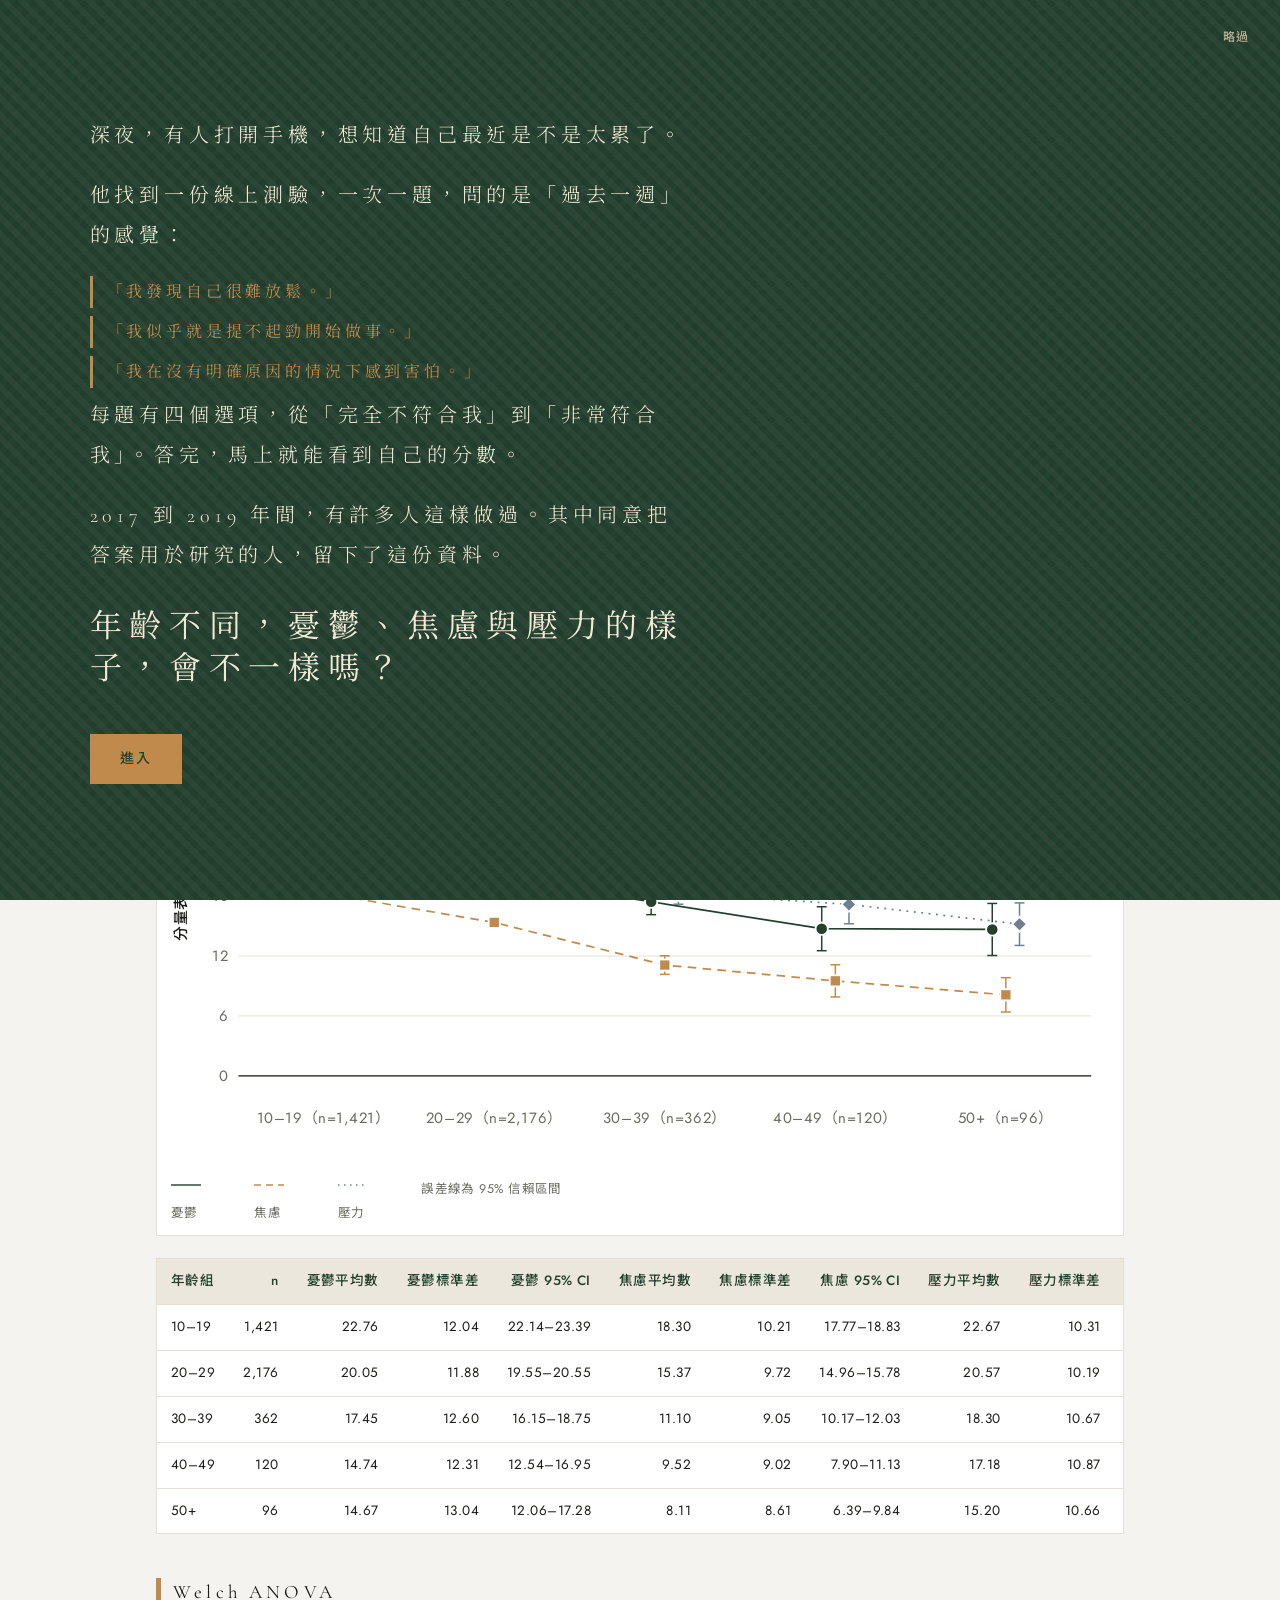
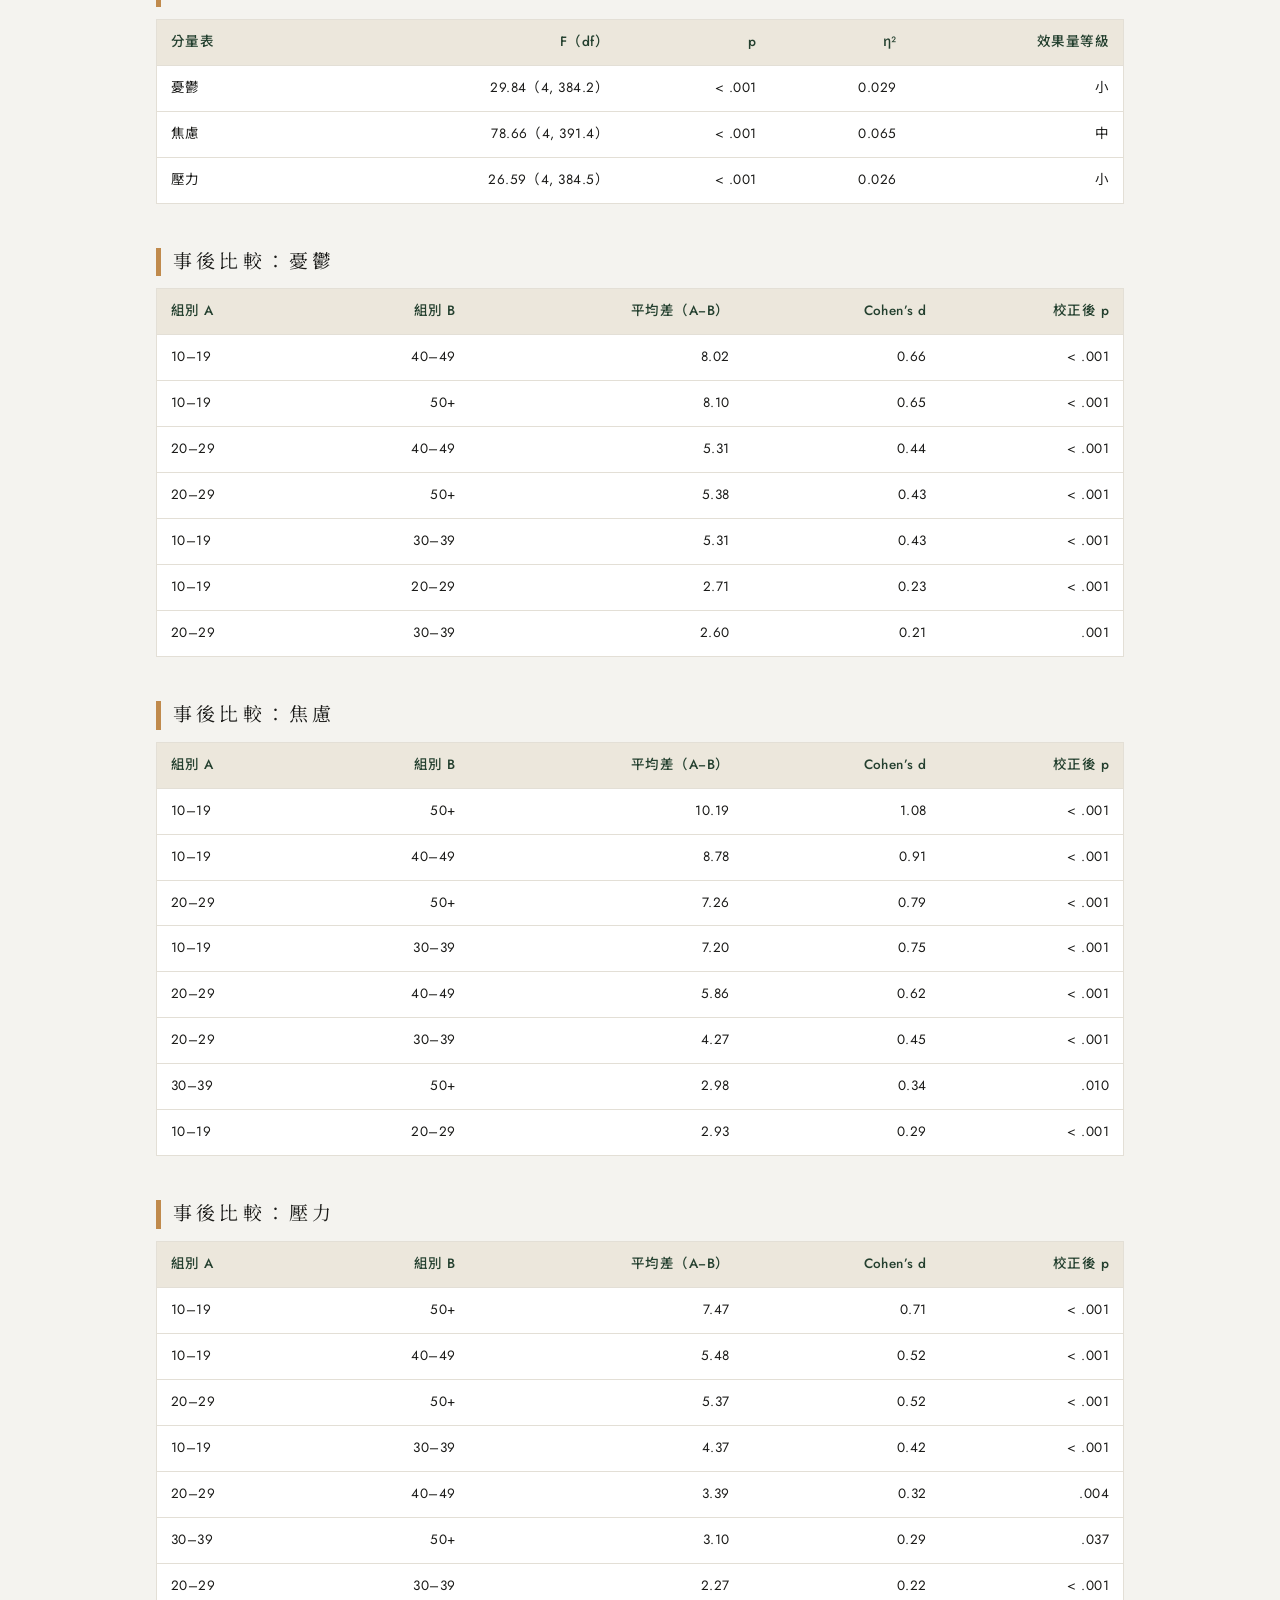
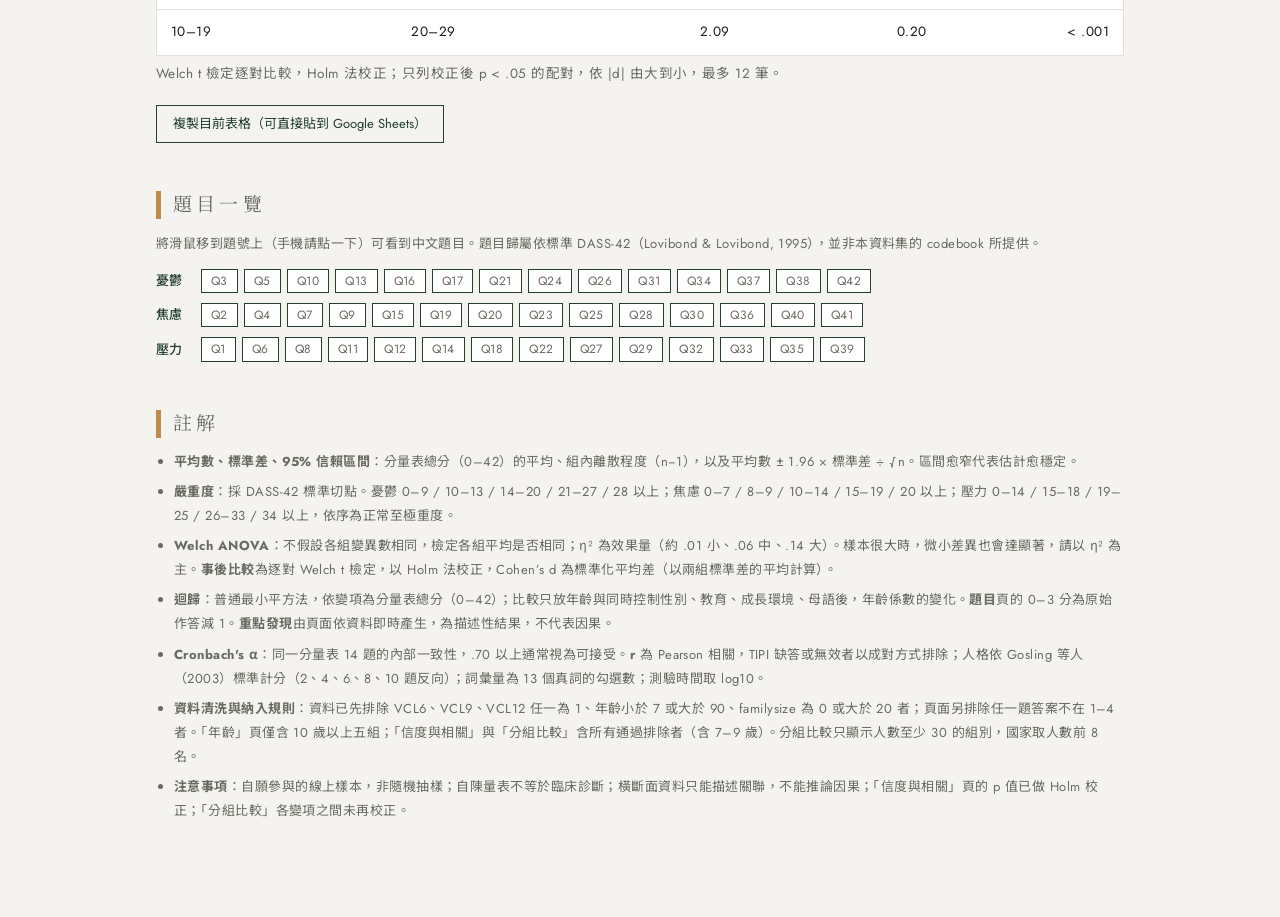
==== index.html @ e81f613b "Add files via upload" ====
<!DOCTYPE html>
<html lang="zh-Hant">
<head>
<meta charset="UTF-8">
<meta name="viewport" content="width=device-width, initial-scale=1">
<title>年齡與憂鬱、焦慮、壓力的關係</title>
<link rel="preconnect" href="https://fonts.googleapis.com"><link rel="preconnect" href="https://fonts.gstatic.com" crossorigin>
<link href="https://fonts.googleapis.com/css2?family=Cormorant+Garamond:wght@300;400&family=Jost:wght@300;400;500&family=Noto+Serif+TC:wght@300;400&family=Noto+Sans+TC:wght@400;500;700&display=swap" rel="stylesheet">
<style>
:root{--ink:#1b1b19;--mut:#6a6a62;--line:#e3dfd6;--g:#24402f;--tan:#c08a4c;--sand:#ece7dc;--bg:#f4f3ef;--fd:"Cormorant Garamond","Noto Serif TC","PingFang TC","Microsoft JhengHei",serif}
*{box-sizing:border-box}
[hidden]{display:none!important}
body{margin:0;background:var(--bg);color:var(--ink);font:400 15px/1.85 "Jost","Noto Sans TC","PingFang TC","Microsoft JhengHei",sans-serif;letter-spacing:.03em}
main{max-width:1000px;margin:0 auto;padding:24px 16px 88px}
header{background-color:var(--g);background-image:repeating-linear-gradient(45deg,rgba(255,255,255,.04) 0 6px,transparent 6px 12px),repeating-linear-gradient(-45deg,rgba(0,0,0,.05) 0 6px,transparent 6px 12px);color:#f1e9d8;padding:56px 40px 36px;border-bottom:6px solid var(--tan)}
h1{font:300 clamp(24px,4.4vw,42px)/1.6 var(--fd);letter-spacing:.24em;margin:0 0 20px;max-width:14em}
.sub{max-width:560px;margin:0;color:#d9cdb4;font-size:14px}
#msg{margin-top:20px;font-size:12px;color:#b9ad92}#msg.err{color:#ffb4a8}
.lnk{font:inherit;font-size:12px;color:#f1e9d8;background:none;border:0;border-bottom:1px solid var(--tan);cursor:pointer;margin-top:12px;letter-spacing:.1em;padding:0}
nav{display:flex;gap:6px;margin:24px 0 6px;flex-wrap:wrap}
nav button,.seg button{font:inherit;font-weight:500;letter-spacing:.08em;background:none;border:0;border-bottom:3px solid transparent;padding:8px 16px;color:var(--mut);cursor:pointer}
nav button{font-weight:400;font-size:14px;letter-spacing:.22em}
nav button.on{color:var(--g);border-bottom-color:var(--tan)}
.seg{display:flex;flex-wrap:wrap;gap:0;margin:14px 0 4px;border:1px solid var(--g);width:max-content;max-width:100%}
.seg button{border:0;padding:8px 18px;color:var(--g)}.seg button+button{border-left:1px solid var(--g)}
.seg button.on{background:var(--g);color:#f1e9d8}
button:focus-visible,input:focus-visible,select:focus-visible{outline:2px solid var(--tan);outline-offset:3px}
.bar{display:flex;flex-wrap:wrap;gap:8px 26px;align-items:center;margin:12px 0 16px}
.bar label{display:inline-flex;align-items:center;gap:8px;cursor:pointer}
input[type=checkbox],input[type=radio]{accent-color:var(--g)}
select{font:inherit;border:1px solid var(--g);background:#fff;padding:6px 12px;border-radius:0;color:var(--ink)}
.hint{max-width:640px;margin:6px 0 0;color:var(--mut);font-size:13.5px}
.cw{position:relative;background:#fff;border:1px solid var(--line);padding:14px 12px 10px}
svg{width:100%;height:auto;display:block}
.gr{stroke:#ebe7de}.ax{stroke:var(--ink)}
.tk{font:400 12px "Jost","Noto Sans TC",sans-serif;fill:var(--mut)}.at{font:500 12px "Jost","Noto Sans TC",sans-serif;fill:var(--ink)}
#tip{position:fixed;pointer-events:none;background:var(--g);color:#f1e9d8;padding:6px 12px;font-size:12.5px;line-height:1.6;display:none;z-index:9}
.lg{display:flex;flex-wrap:wrap;gap:6px 22px;font-size:12.5px;color:var(--mut);margin:8px 2px 0}
.sw{width:11px;height:11px;display:inline-block;vertical-align:middle;margin-right:6px;border:1px solid var(--g)}
h2{font:400 19px/1.5 var(--fd);letter-spacing:.22em;margin:44px 0 12px;padding-left:12px;border-left:5px solid var(--tan)}
.tw{overflow-x:auto;margin-top:22px;background:#fff;border:1px solid var(--line)}
h2+.tw{margin-top:0}
table{border-collapse:collapse;width:100%;font-size:13.5px;white-space:nowrap}
th,td{padding:10px 14px;text-align:right;border-bottom:1px solid var(--line)}
th:first-child,td:first-child{text-align:left}
th{font-weight:500;background:var(--sand);color:var(--g)}
tbody tr:last-child td{border-bottom:0}
.note{margin-top:48px;font-size:13px;color:var(--mut)}
.note h2{margin-top:0}
.note ul{margin:0;padding-left:18px}.note li{margin:6px 0}
.ir{display:flex;flex-wrap:wrap;gap:6px;align-items:center;margin:10px 0}.ik{width:3em;color:var(--g);font-weight:500}
.chip{border:1px solid var(--g);padding:0 9px;font-size:12px;cursor:default;background:#fff}.chip:hover{background:var(--g);color:#f1e9d8}
#intro{position:fixed;inset:0;background-color:var(--g);background-image:repeating-linear-gradient(45deg,rgba(255,255,255,.04) 0 6px,transparent 6px 12px),repeating-linear-gradient(-45deg,rgba(0,0,0,.05) 0 6px,transparent 6px 12px);color:#f1e9d8;z-index:9999;display:flex;flex-direction:column;align-items:flex-start;justify-content:center;padding:max(32px,7vw);transition:opacity .5s;overflow-y:auto;overscroll-behavior:contain}
#intro.out{opacity:0;pointer-events:none}
#intro[hidden]{display:none}
#intro p{max-width:600px;margin:0 0 20px;font:300 clamp(15px,2.2vw,20px)/2 var(--fd);letter-spacing:.24em;opacity:0}
#intro p.q{font-size:clamp(13px,1.9vw,16px);font-weight:400;color:var(--tan);margin-bottom:8px;padding-left:14px;border-left:3px solid var(--tan)}
#intro p.last{font-size:clamp(20px,3.4vw,32px);font-weight:400;line-height:1.3;margin-top:10px}
#intro .btns{opacity:0;margin-top:24px}
#intro.go p,#intro.go .btns{animation:fi .8s ease forwards;animation-delay:calc(var(--d)*.9s + .2s)}
#intro button{font:inherit;font-weight:500;font-size:14px;letter-spacing:.14em;color:var(--g);background:var(--tan);border:0;padding:12px 30px;cursor:pointer}
#intro #skip{position:absolute;top:22px;right:26px;background:none;color:#b9ad92;padding:4px;font-size:12px}
@keyframes fi{from{opacity:0;transform:translateY(10px)}to{opacity:1;transform:none}}
@media(prefers-reduced-motion:reduce){#intro p,#intro .btns{animation:none!important;opacity:1}}
@media(max-width:560px){header{padding:40px 22px 28px}}
.wr{white-space:normal;min-width:280px;text-align:left}
#kf{margin-top:26px;background:#fff;border:1px solid var(--line);padding:6px 24px 16px}#kf h2{margin-top:18px}#kf ul{margin:0;padding-left:18px}#kf li{margin:7px 0}
.xp{margin-top:18px}.xp button{font:inherit;font-size:13px;color:var(--g);background:none;border:1px solid var(--g);padding:6px 16px;cursor:pointer}
.xp textarea{display:block;width:100%;height:160px;margin-top:10px;font:12px/1.5 monospace;border:1px solid var(--line);padding:8px;white-space:pre}
details{background:#fff;border:1px solid var(--line);padding:10px 16px;margin:8px 0}summary{cursor:pointer;font-weight:500;color:var(--g)}details[open] summary{margin-bottom:6px}
.lnk2{font:inherit;font-size:13px;color:var(--g);background:none;border:1px solid var(--g);padding:4px 14px;cursor:pointer}.lnk2:hover{background:var(--g);color:#f1e9d8}
input[type=range]{accent-color:var(--g);width:220px;vertical-align:middle}
</style>
</head>
<body>
<div id="intro" class="go" role="dialog" aria-label="開場故事">
<button id="skip">略過</button>
<p style="--d:0">深夜，有人打開手機，想知道自己最近是不是太累了。</p>
<p style="--d:1">他找到一份線上測驗，一次一題，問的是「過去一週」的感覺：</p>
<p class="q" style="--d:2">「我發現自己很難放鬆。」</p>
<p class="q" style="--d:2.6">「我似乎就是提不起勁開始做事。」</p>
<p class="q" style="--d:3.2">「我在沒有明確原因的情況下感到害怕。」</p>
<p style="--d:4.2">每題有四個選項，從「完全不符合我」到「非常符合我」。答完，馬上就能看到自己的分數。</p>
<p style="--d:5.2">2017 到 2019 年間，有許多人這樣做過。其中同意把答案用於研究的人，留下了這份資料。</p>
<p style="--d:6.2" class="last">年齡不同，憂鬱、焦慮與壓力的樣子，會不一樣嗎？</p>
<div class="btns" style="--d:7.2"><button id="enter">進入</button></div>
</div>
<main>
<header>
<h1>年齡與憂鬱、焦慮、壓力的關係</h1>
<p class="sub">DASS-42 共 42 題，憂鬱、焦慮、壓力各 14 題，每題以 0–3 分計（原始 1–4 減 1），各分量表加總為 0–42 分，分數越高代表症狀越嚴重。</p>
<div id="msg">資料載入中…</div>
<button class="lnk" id="replay">重看開場</button>
</header>
<nav id="tabs"><button data-t="age" class="on">年齡</button><button data-t="rel">信度與相關</button><button data-t="grp">分組比較</button><button data-t="itm">題目</button><button data-t="reg">迴歸</button><button data-t="res">結果</button><button data-t="ext">延伸議題</button></nav>
<p class="hint" id="hint"></p>
<div class="seg" id="mode"><button data-m="mean" class="on">各年齡平均數</button><button data-m="dist">嚴重度分布</button><button data-m="hist">分數分布</button></div>
<div class="bar" id="gsel" hidden></div>
<div class="bar" id="ctl"></div>
<div class="cw" id="cw"><div id="chart"></div><div class="lg" id="lg"></div></div>
<div class="tw" id="tw"><table id="tbl"></table></div>
<div id="ex"></div>
<div class="xp"><button id="cp">複製目前表格（可直接貼到 Google Sheets）</button><textarea id="ta" readonly hidden></textarea></div>
<div class="note">
<h2>題目一覽</h2>
<p>將滑鼠移到題號上（手機請點一下）可看到中文題目。題目歸屬依標準 DASS-42（Lovibond &amp; Lovibond, 1995），並非本資料集的 codebook 所提供。</p>
<div id="items"></div>
</div>
<div class="note">
<h2>註解</h2>
<ul>
<li><b>平均數、標準差、95% 信賴區間</b>：分量表總分（0–42）的平均、組內離散程度（n−1），以及平均數 ± 1.96 × 標準差 ÷ √n。區間愈窄代表估計愈穩定。</li>
<li><b>嚴重度</b>：採 DASS-42 標準切點。憂鬱 0–9 / 10–13 / 14–20 / 21–27 / 28 以上；焦慮 0–7 / 8–9 / 10–14 / 15–19 / 20 以上；壓力 0–14 / 15–18 / 19–25 / 26–33 / 34 以上，依序為正常至極重度。</li>
<li><b>Welch ANOVA</b>：不假設各組變異數相同，檢定各組平均是否相同；η² 為效果量（約 .01 小、.06 中、.14 大）。樣本很大時，微小差異也會達顯著，請以 η² 為主。<b>事後比較</b>為逐對 Welch t 檢定，以 Holm 法校正，Cohen’s d 為標準化平均差（以兩組標準差的平均計算）。</li>
<li><b>迴歸</b>：普通最小平方法，依變項為分量表總分（0–42）；比較只放年齡與同時控制性別、教育、成長環境、母語後，年齡係數的變化。<b>題目</b>頁的 0–3 分為原始作答減 1。<b>重點發現</b>由頁面依資料即時產生，為描述性結果，不代表因果。</li>
<li><b>Cronbach's α</b>：同一分量表 14 題的內部一致性，.70 以上通常視為可接受。<b>r</b> 為 Pearson 相關，TIPI 缺答或無效者以成對方式排除；人格依 Gosling 等人（2003）標準計分（2、4、6、8、10 題反向）；詞彙量為 13 個真詞的勾選數；測驗時間取 log10。</li>
<li><b>資料清洗與納入規則</b>：資料已先排除 VCL6、VCL9、VCL12 任一為 1、年齡小於 7 或大於 90、familysize 為 0 或大於 20 者；頁面另排除任一題答案不在 1–4 者。「年齡」頁僅含 10 歲以上五組；「信度與相關」與「分組比較」含所有通過排除者（含 7–9 歲）。分組比較只顯示人數至少 30 的組別，國家取人數前 8 名。</li>
<li><b>注意事項</b>：自願參與的線上樣本，非隨機抽樣；自陳量表不等於臨床診斷；橫斷面資料只能描述關聯，不能推論因果；「信度與相關」頁的 p 值已做 Holm 校正；「分組比較」各變項之間未再校正。</li>
</ul>
</div>
<div id="tip"></div>
</main>
<script type="text/plain" id="raw">
age,familysize,testelapse,VCL1,VCL2,VCL3,VCL4,VCL5,VCL6,VCL7,VCL8,VCL9,VCL10,VCL11,VCL12,VCL13,VCL14,VCL15,VCL16,TIPI1,TIPI2,TIPI3,TIPI4,TIPI5,TIPI6,TIPI7,TIPI8,TIPI9,TIPI10,gender,education,urban,engnat,hand,religion,orientation,race,married,screensize,source,country,Q1A,Q2A,Q3A,Q4A,Q5A,Q6A,Q7A,Q8A,Q9A,Q10A,Q11A,Q12A,Q13A,Q14A,Q15A,Q16A,Q17A,Q18A,Q19A,Q20A,Q21A,Q22A,Q23A,Q24A,Q25A,Q26A,Q27A,Q28A,Q29A,Q30A,Q31A,Q32A,Q33A,Q34A,Q35A,Q36A,Q37A,Q38A,Q39A,Q40A,Q41A,Q42A
20,3,223,0,0,0,0,0,0,0,0,0,0,0,0,0,0,0,0,5,6,4,7,3,5,3,6,2,4,2,3,3,1,1,10,1,10,1,1,1,MY,4,4,4,4,3,4,3,4,3,4,4,3,4,4,3,3,4,4,3,4,3,4,4,3,3,4,4,4,4,4,3,3,3,4,2,4,4,4,4,3,4,2
32,5,276,1,0,0,1,0,0,0,0,0,1,0,0,0,0,1,1,5,3,5,6,7,5,5,2,5,2,2,4,3,1,2,10,5,10,2,1,0,MY,2,2,2,3,1,2,1,2,3,2,3,3,2,3,1,3,1,2,1,2,1,1,1,2,2,1,2,2,3,1,2,1,3,2,1,2,1,2,1,1,2,2
30,5,191,1,1,1,1,1,0,0,1,0,1,0,0,1,1,1,1,2,4,3,2,5,5,6,6,5,6,1,3,2,2,1,7,1,30,1,2,2,NL,1,1,2,1,1,2,1,2,2,2,2,3,1,2,1,3,1,1,1,1,2,1,1,1,2,2,2,1,1,2,2,1,1,1,1,1,2,2,2,2,1,2
18,4,220,1,0,0,1,0,0,0,0,0,1,0,0,0,0,1,1,4,1,5,7,5,7,1,7,3,5,2,2,3,2,1,10,4,10,1,1,0,MY,4,4,2,4,3,3,2,2,2,4,4,3,4,4,3,4,2,4,1,2,2,1,1,4,4,4,4,2,4,1,2,3,4,1,1,4,2,4,3,4,3,1
18,4,156,0,0,0,0,0,0,0,0,0,1,0,0,0,0,1,1,5,5,6,7,6,6,6,6,6,6,2,2,2,2,1,10,5,70,1,1,0,MY,4,3,1,2,3,4,1,3,3,3,3,3,3,2,2,3,3,3,4,2,4,1,2,3,2,1,3,3,1,2,1,4,1,4,3,1,4,4,1,4,1,1
58,6,224,1,1,1,1,1,0,0,0,0,1,1,0,1,1,1,1,2,5,5,6,2,5,5,5,4,6,1,2,3,1,1,6,1,60,3,1,2,GB,1,2,3,2,4,2,1,3,2,4,2,3,3,1,1,4,4,2,2,4,4,3,1,3,3,4,3,3,4,3,2,1,3,4,2,2,3,4,2,2,1,4
34,2,167,1,1,1,1,1,0,1,0,0,1,0,0,1,1,1,1,2,1,2,5,5,5,5,6,5,3,2,4,2,2,1,8,1,10,1,2,2,IN,2,1,1,1,2,2,1,1,1,2,2,2,2,1,1,2,2,2,1,4,2,1,1,2,1,2,2,2,1,3,2,1,3,2,1,3,2,2,2,1,1,3
18,2,137,1,0,0,1,0,0,0,1,0,0,0,0,1,1,1,1,4,4,4,6,5,2,5,5,4,4,1,3,3,2,1,10,1,10,1,1,1,MY,2,1,2,2,2,4,2,2,2,3,2,2,2,2,2,2,4,4,1,1,3,3,1,2,2,2,2,1,2,3,1,1,1,4,2,1,3,2,2,1,2,2
26,3,272,1,1,0,1,1,0,0,0,0,1,0,0,0,1,1,1,3,3,7,3,7,5,7,2,3,1,1,3,1,2,1,12,1,60,1,2,2,HU,1,3,1,1,2,2,1,2,2,1,2,2,1,1,1,1,2,2,1,1,1,1,1,1,1,1,2,1,2,1,2,2,1,2,1,1,1,1,3,1,1,2
13,4,170,0,1,1,1,1,0,0,0,0,1,0,0,0,0,1,1,4,6,6,7,4,7,6,5,4,4,2,1,1,2,1,1,2,50,1,1,0,AR,2,1,1,1,3,3,1,2,3,3,1,3,3,2,3,3,2,3,1,2,4,2,2,3,1,4,2,2,2,3,3,3,2,2,3,2,3,4,2,3,1,2
20,4,330,1,0,0,1,0,0,0,0,0,1,0,0,0,0,1,1,2,4,5,7,2,6,6,2,1,5,2,3,3,2,1,10,0,70,1,1,0,MY,4,1,3,1,3,2,1,2,4,3,4,3,4,2,1,3,4,4,1,2,3,3,1,2,3,4,3,3,4,3,3,4,3,4,2,4,2,2,3,4,1,3
25,1,150,1,0,0,1,1,0,0,0,0,1,0,0,0,1,1,1,4,1,7,2,7,7,7,1,7,1,2,2,3,1,1,12,1,30,1,2,2,US,1,1,1,1,1,2,1,1,1,1,2,1,1,2,1,1,1,1,1,1,1,1,1,1,1,1,2,1,1,1,1,1,1,1,2,1,1,1,2,1,1,1
21,4,209,1,0,0,1,1,0,1,1,0,1,0,0,1,1,1,1,3,5,6,4,7,1,6,3,5,2,1,3,2,2,1,10,1,70,1,2,1,MY,3,4,3,2,2,1,4,2,1,3,2,2,3,4,3,1,3,4,4,4,1,2,2,3,3,3,2,1,3,4,3,2,2,2,3,4,3,2,1,3,2,3
19,5,514,0,0,0,1,0,0,0,0,0,1,0,0,0,0,1,1,6,5,6,4,7,7,6,1,3,4,2,2,3,2,1,10,1,10,1,1,2,MY,2,4,2,1,2,3,1,3,1,2,4,1,4,1,1,4,2,4,1,1,1,3,1,3,3,3,3,1,3,1,2,2,1,1,3,2,1,2,1,1,2,4
28,2,158,1,0,0,1,1,0,0,0,0,1,0,0,1,0,1,1,4,5,2,5,7,6,6,7,4,6,1,2,3,2,1,8,1,70,1,1,0,IN,1,2,2,1,2,2,1,1,2,1,1,2,2,1,1,2,2,1,1,1,1,1,1,2,1,2,3,1,2,1,2,2,1,1,1,1,1,2,2,2,1,2
21,5,175,1,1,0,1,0,0,0,0,0,1,0,0,0,1,1,1,3,5,7,6,2,4,3,1,2,2,2,2,3,2,1,10,1,70,1,1,0,MY,3,2,2,3,3,4,2,2,4,3,3,2,2,4,1,4,4,2,1,3,3,2,1,3,1,4,3,3,3,3,2,2,2,4,2,3,3,3,3,4,1,2
23,2,281,0,0,0,0,0,0,1,0,0,0,0,0,0,0,0,0,1,1,3,7,3,5,5,6,3,6,2,4,2,2,1,10,1,70,1,1,1,MY,2,4,4,1,4,2,2,2,4,4,4,4,4,2,1,4,2,4,1,1,1,2,1,4,1,2,4,1,2,2,4,4,3,2,2,2,3,1,4,4,1,4
17,2,211,1,1,0,1,1,0,0,0,0,1,0,0,1,1,1,1,1,1,2,1,7,7,3,5,7,5,1,1,1,1,1,2,1,60,1,1,1,US,2,1,1,1,3,1,3,3,2,2,1,1,2,2,2,2,2,1,2,1,2,2,1,3,3,2,1,1,1,3,3,3,1,2,1,2,2,2,1,3,1,4
30,2,325,0,0,0,0,1,0,1,0,0,0,0,0,0,1,0,1,5,4,6,7,7,7,7,2,4,5,2,2,2,2,1,10,1,70,2,1,0,NZ,4,3,4,3,3,3,1,4,4,4,4,4,4,1,2,4,1,4,1,3,1,3,2,4,1,3,4,2,4,2,4,4,4,3,4,1,4,1,1,3,1,4
18,2,273,0,0,0,0,0,0,0,0,0,0,0,0,0,1,0,1,5,4,4,5,7,4,7,5,5,2,2,2,3,2,1,12,1,60,1,1,2,RO,1,2,2,1,1,3,3,1,1,2,1,2,2,1,3,2,2,2,1,2,1,2,1,2,1,1,2,2,2,1,1,1,1,2,2,1,1,1,2,2,1,4
24,9,177,1,0,0,1,1,0,0,0,0,1,0,0,0,0,1,1,7,6,7,4,6,7,7,3,5,2,2,3,2,2,1,10,1,10,1,1,0,MY,2,1,1,1,2,1,1,2,2,1,2,1,3,2,1,3,2,2,1,3,2,1,1,2,1,2,2,1,1,2,2,2,2,1,1,2,1,1,2,2,1,1
18,4,175,1,1,0,1,1,0,0,0,0,1,0,0,0,1,1,1,1,7,3,7,2,4,7,7,1,6,2,2,3,2,1,10,1,10,1,1,1,GB,4,4,4,4,3,4,4,3,4,4,4,4,4,4,4,4,4,4,4,3,4,4,4,4,4,4,4,4,4,4,3,4,4,4,4,4,4,4,4,4,4,3
15,3,165,1,1,0,1,1,0,0,0,0,1,0,0,0,1,1,1,2,1,5,7,2,7,7,7,5,1,2,2,2,1,1,1,2,60,1,1,2,US,1,1,1,3,1,2,3,2,1,1,4,1,1,4,1,1,1,4,1,3,1,2,1,1,3,2,3,2,4,1,1,3,1,1,1,3,1,1,4,2,3,2
20,2,165,1,1,0,1,1,0,0,0,0,1,0,0,0,1,1,1,2,4,3,7,4,5,6,7,2,6,2,2,3,2,1,12,1,10,1,1,1,MY,4,3,4,1,2,4,3,2,4,3,4,4,2,1,1,2,3,4,1,3,2,3,1,2,1,2,3,2,4,3,2,2,3,4,2,2,2,3,3,4,1,2
30,3,152,1,1,0,1,1,0,0,0,0,0,1,0,1,1,1,1,6,4,6,5,6,7,5,1,4,5,1,4,2,2,1,2,3,60,1,2,0,CA,3,1,4,1,3,2,1,3,1,4,2,1,3,3,1,4,2,1,1,3,3,2,1,4,3,3,2,2,2,1,3,2,2,3,2,2,4,2,2,3,1,3
18,6,49911,1,1,0,1,1,0,0,0,0,1,0,0,0,0,1,1,2,3,5,6,7,4,7,4,7,3,2,3,2,2,1,10,1,70,1,1,2,MY,3,1,3,1,3,4,2,4,2,2,4,2,3,4,1,2,4,2,2,2,3,2,1,3,2,4,2,2,4,4,2,3,4,1,4,4,4,3,2,4,1,3
23,2,158,1,1,0,1,1,0,0,0,0,1,1,0,0,1,1,1,2,7,6,7,4,6,7,5,3,5,2,3,3,2,2,4,1,60,1,1,2,US,4,4,4,1,1,4,1,4,4,2,4,4,4,4,4,4,1,4,2,2,3,3,1,4,1,4,4,4,4,4,4,4,4,1,4,4,2,2,4,1,1,3
25,4,128,1,1,1,1,1,0,0,0,0,1,0,0,1,1,1,1,6,2,6,7,7,5,7,6,3,2,2,3,3,2,1,10,1,10,1,1,1,ID,3,2,2,4,4,3,2,2,4,4,3,3,3,4,2,3,4,3,4,4,4,3,3,4,4,3,4,4,4,4,2,3,3,4,3,3,4,4,3,4,2,4
15,2,655,1,1,0,1,1,0,0,0,0,1,0,0,0,1,1,1,4,5,2,7,3,2,7,7,1,1,2,1,1,2,1,10,1,10,1,1,0,MY,3,4,3,2,1,4,2,2,3,4,4,3,4,4,2,2,4,4,4,4,4,4,3,3,4,3,2,2,4,3,2,2,4,4,2,4,4,4,2,3,2,3
25,2,152,1,1,1,1,1,0,0,1,0,1,0,0,1,1,1,1,6,3,5,5,6,5,5,3,5,3,2,3,3,1,1,1,1,60,1,2,2,GB,2,1,1,1,2,1,1,1,2,1,2,1,1,2,1,1,2,1,2,1,1,1,1,1,1,1,1,1,1,1,1,1,2,1,1,1,2,1,1,1,1,2
24,4,361,1,0,0,1,1,0,0,0,0,1,0,0,0,1,1,1,5,5,3,5,5,5,4,4,2,4,2,3,3,2,1,12,3,10,1,1,1,PH,3,4,3,2,3,2,4,2,1,2,3,1,4,4,4,3,4,2,3,1,4,2,4,2,3,2,4,2,2,2,2,2,1,4,2,1,2,4,3,1,4,3
15,3,1988665,1,0,0,1,0,0,0,0,0,1,0,0,0,1,1,1,5,3,6,2,7,2,7,2,7,3,2,1,3,2,1,10,1,10,1,1,0,MY,1,1,1,1,2,1,1,1,2,1,1,1,2,1,1,1,2,1,1,1,1,2,1,2,1,1,1,2,2,1,1,2,1,2,2,1,4,1,2,1,1,1
19,4,148,0,0,0,1,0,0,0,0,0,0,0,0,0,0,0,0,3,6,4,6,3,5,5,6,3,6,2,2,3,2,1,10,1,10,1,1,2,MY,3,1,3,1,2,3,1,1,2,3,2,2,1,3,1,2,3,2,1,3,2,2,1,1,1,3,3,1,2,2,2,1,2,3,2,1,2,2,1,2,1,2
45,1,207,1,1,1,1,1,0,1,0,0,1,1,0,1,1,1,1,6,3,6,2,6,6,5,2,5,2,1,4,1,1,1,6,1,60,3,2,2,GB,1,1,1,1,2,1,1,2,1,1,1,2,2,2,1,1,1,1,2,2,1,1,1,1,1,1,2,1,2,1,2,1,1,1,1,1,1,1,2,1,1,2
18,7,176,1,0,0,1,0,0,0,0,0,1,0,0,0,0,1,1,4,5,2,5,5,4,6,6,4,3,2,2,3,2,1,4,1,10,1,1,1,MY,3,1,1,1,1,3,1,1,4,2,3,1,4,4,2,2,2,3,3,1,3,1,1,1,1,2,1,1,1,1,1,1,3,3,2,4,3,4,3,1,1,4
21,3,157,0,0,0,0,0,0,0,0,0,0,0,0,0,0,0,0,3,5,3,7,2,4,4,5,2,1,2,3,3,2,1,10,0,10,1,1,1,MY,4,2,3,3,3,3,3,3,4,4,3,2,3,4,3,3,3,3,1,4,3,3,3,4,4,4,3,4,4,3,3,3,3,2,3,4,4,3,4,3,4,3
20,5,224,1,1,0,1,1,0,0,0,0,1,0,0,0,1,1,1,5,3,5,5,7,5,5,4,4,4,2,3,1,2,1,10,1,10,1,2,0,MY,2,1,2,1,2,2,1,3,2,2,2,2,2,2,1,2,1,2,2,3,1,2,1,3,1,2,2,1,2,2,2,2,2,1,1,2,2,1,2,4,1,3
24,2,129,1,1,1,1,1,0,0,0,0,1,0,0,1,1,1,1,7,6,4,5,5,3,5,7,4,4,1,2,2,1,1,12,5,60,1,2,1,US,3,3,1,2,2,1,1,2,3,2,2,3,1,4,1,2,4,3,2,2,1,3,1,2,3,1,2,2,3,3,1,4,2,1,4,2,2,1,3,2,1,4
23,2,266,0,0,0,0,1,0,0,0,0,1,0,0,0,1,1,1,5,3,4,2,5,6,6,1,2,6,2,3,1,2,1,10,1,10,1,1,0,ID,1,1,2,2,2,1,2,2,2,2,1,3,2,1,1,4,2,2,1,3,2,2,1,3,1,2,2,1,1,2,3,1,2,3,1,2,2,2,1,2,2,1
22,5,197,1,0,0,1,0,0,0,0,0,1,0,0,0,0,1,1,4,4,1,6,7,7,6,7,5,4,1,3,1,2,1,10,1,70,1,1,0,MY,2,4,2,2,2,4,2,2,2,2,3,3,3,3,2,2,2,2,2,2,2,2,2,2,3,2,2,3,2,2,2,2,3,2,2,3,2,1,2,3,2,3
19,3,183,1,1,0,1,0,0,0,0,0,1,0,0,0,1,1,1,5,5,4,5,6,5,6,6,3,4,2,2,3,2,2,10,1,10,1,1,1,MY,4,2,1,4,3,4,1,4,4,1,4,3,3,2,1,3,3,2,1,4,2,3,1,2,1,4,4,4,3,3,3,4,1,4,1,3,2,2,4,3,1,4
16,2,197,1,0,0,1,0,0,0,0,0,1,0,0,0,1,1,1,2,3,5,7,3,7,5,6,2,6,2,2,2,1,1,7,5,60,1,1,1,US,3,3,2,4,2,2,1,3,1,2,3,4,3,1,1,2,1,1,2,1,1,2,1,3,3,2,2,2,3,1,3,1,2,2,1,1,2,2,4,3,1,3
22,4,283,1,0,0,1,1,0,0,0,0,1,0,0,0,1,1,1,6,2,6,4,6,6,7,4,5,4,1,3,2,2,1,10,1,70,1,1,0,MY,2,1,3,2,4,4,1,4,1,4,4,3,4,1,2,4,3,3,1,3,4,3,3,3,1,4,4,2,3,3,4,4,3,2,2,3,2,2,3,2,3,4
26,4,187,1,0,0,0,0,0,0,0,0,1,0,0,0,0,0,1,6,6,7,7,7,5,6,7,7,6,2,0,3,2,1,10,1,10,2,1,0,MY,2,1,2,1,2,3,1,2,2,2,4,2,2,2,2,2,2,2,1,2,1,2,1,2,1,2,2,2,3,3,2,2,2,1,2,2,3,1,2,2,2,2
42,6,321,1,1,0,1,1,0,0,0,0,1,0,0,0,0,1,1,5,3,6,2,6,2,7,2,7,5,2,3,3,1,1,10,1,10,2,2,0,MY,2,1,1,1,1,1,1,1,2,1,1,1,2,1,1,1,1,1,1,1,1,1,1,1,1,2,1,1,1,1,2,1,2,1,1,1,1,1,1,1,1,1
22,6,168,1,0,0,1,0,0,0,0,0,1,0,0,0,0,1,1,4,5,5,6,3,6,5,2,2,4,2,3,3,2,1,10,1,10,1,1,2,MY,3,2,2,2,2,4,2,2,4,2,4,2,4,2,2,3,4,2,1,2,4,2,1,2,2,2,2,3,3,2,3,2,2,2,1,2,4,2,2,3,3,2
19,4,378,0,0,0,1,0,0,0,0,0,1,0,0,0,0,1,1,5,4,6,6,3,5,6,2,5,7,2,2,3,2,1,10,1,10,1,1,1,MY,4,4,3,3,2,3,4,4,4,3,2,3,3,1,2,3,4,4,4,2,3,2,2,4,2,4,2,3,4,2,2,4,4,3,2,4,3,4,2,2,4,2
34,3,175,1,1,0,1,1,0,0,0,0,1,0,0,1,1,1,1,2,7,7,1,6,6,4,5,6,5,1,3,3,1,1,2,1,10,2,2,0,MY,2,1,1,1,3,2,1,1,1,1,2,1,2,2,1,2,1,2,1,1,1,1,1,2,1,1,2,1,2,2,2,2,1,1,1,1,2,1,2,1,1,2
21,1,137,1,1,0,1,1,0,0,1,0,1,0,0,1,1,1,1,5,1,6,5,6,5,7,1,2,4,2,3,3,1,2,2,1,60,1,1,0,GB,4,2,2,1,3,3,2,3,2,2,3,2,2,4,2,1,3,4,1,2,2,2,1,2,3,2,4,1,3,3,3,3,2,3,2,2,1,1,4,3,1,4
18,1,126,0,1,0,1,0,0,0,0,0,1,0,0,0,0,1,0,5,6,1,7,5,3,7,3,1,1,2,2,3,2,1,2,2,10,1,1,0,RU,3,3,2,2,3,4,3,3,3,3,4,3,3,3,3,3,4,3,3,3,3,3,1,2,3,3,3,3,4,3,3,4,4,3,4,3,4,3,3,3,4,4
25,2,208,1,0,0,1,0,0,0,0,0,1,0,0,0,0,1,1,5,6,7,4,6,4,6,1,4,4,2,3,3,2,1,10,1,10,1,1,0,MY,1,1,1,1,3,2,1,2,3,1,2,2,1,4,1,1,1,1,1,2,1,1,1,1,1,1,1,1,1,3,1,1,1,2,3,1,1,1,1,2,1,1
21,4,383,0,1,1,1,1,0,1,0,0,0,0,0,1,0,0,0,1,4,7,7,5,7,7,5,5,7,2,3,1,2,1,10,4,10,1,1,0,MY,2,4,2,1,2,2,2,2,2,3,4,2,3,2,3,3,2,2,3,1,1,2,1,2,4,3,4,2,4,3,2,2,2,2,3,3,1,2,2,4,4,3
17,2,171,1,1,1,1,1,0,0,0,0,1,0,0,1,1,1,1,2,3,4,6,4,4,6,5,3,5,2,2,2,1,2,2,2,60,1,2,2,AU,3,2,4,3,4,3,4,3,4,4,3,3,4,4,2,3,4,2,4,2,4,4,2,3,4,4,3,4,3,3,4,3,4,4,3,4,4,4,3,3,4,3
16,3,127,1,1,0,1,1,0,0,1,0,1,0,0,1,1,1,1,1,4,6,7,2,5,5,3,2,5,2,1,2,1,1,7,3,30,1,1,1,US,3,1,2,3,4,4,3,4,4,3,4,4,4,3,1,1,3,3,3,4,2,4,1,2,4,4,2,4,4,4,1,2,4,3,1,4,2,2,4,4,3,2
21,1,8755,1,1,0,1,0,0,0,0,0,1,0,0,0,0,0,1,4,2,5,5,5,1,5,6,3,4,2,3,3,2,1,10,5,10,1,1,1,MY,2,2,2,1,2,2,1,1,1,1,2,1,2,2,1,1,2,3,1,1,1,2,1,2,2,2,2,1,1,1,2,2,4,2,2,1,1,1,2,2,1,2
31,3,315,1,1,0,1,1,0,0,1,0,1,0,0,0,0,1,1,2,2,6,1,5,7,7,2,5,2,2,3,1,2,1,10,1,70,2,1,1,MY,3,1,2,2,3,3,1,2,4,2,4,3,3,3,1,2,2,2,4,3,1,2,1,4,3,3,3,3,2,3,4,3,3,3,4,2,3,1,2,3,2,3
13,4,227,1,0,0,1,0,0,0,0,0,1,0,0,0,0,0,1,5,1,1,7,1,5,2,7,3,7,2,2,3,2,2,10,2,10,1,1,2,MY,4,1,3,3,4,2,1,2,1,4,4,1,4,2,3,4,4,2,2,3,4,3,1,3,4,4,3,4,1,1,4,4,3,4,2,3,4,4,2,1,1,2
79,2,376,1,1,1,1,1,0,0,0,0,1,0,0,1,1,1,1,5,1,7,4,4,5,7,2,4,2,2,2,2,1,1,6,1,60,3,2,1,AU,2,2,4,2,4,3,3,3,3,3,3,4,4,2,2,4,3,3,2,4,4,3,2,4,3,4,3,3,3,3,3,3,4,4,3,1,2,3,4,2,3,4
23,4,154,1,0,0,1,0,0,0,0,0,1,0,0,1,1,1,1,5,7,7,7,6,4,7,7,7,4,2,2,3,2,1,10,2,10,1,1,1,MY,4,4,3,2,2,4,4,3,4,4,4,4,3,4,4,4,4,4,1,4,4,4,2,3,4,4,3,4,2,4,2,4,3,4,4,3,4,4,4,3,2,2
14,3,217,1,1,1,1,1,0,0,0,0,1,0,0,1,0,0,1,3,3,6,6,6,7,5,7,6,5,1,1,3,2,1,4,3,50,1,1,0,MX,3,3,2,2,2,4,2,3,3,3,3,3,3,4,2,2,2,3,2,4,3,3,3,3,2,2,4,4,4,3,2,3,3,4,3,3,4,3,3,3,2,4
20,4,221,0,0,0,0,0,0,0,0,0,0,0,0,0,0,1,0,2,4,2,6,2,4,2,3,2,2,2,2,2,1,1,10,2,10,1,1,0,MY,4,2,2,2,3,4,3,2,3,4,4,3,2,4,3,4,3,4,3,4,3,3,1,4,2,2,3,2,3,3,2,3,2,3,3,3,3,2,3,4,3,4
27,6,163,1,1,0,1,1,0,0,1,0,1,0,0,1,1,1,1,2,3,2,6,4,6,5,6,3,4,1,3,3,2,1,10,1,10,2,2,1,MY,3,1,2,1,2,2,1,4,3,3,3,3,2,2,1,2,4,3,1,3,3,2,1,2,3,2,3,1,3,3,3,4,2,3,2,2,3,3,3,2,1,3
19,3,177,1,0,0,1,0,0,0,0,0,0,0,0,0,0,1,1,3,2,6,1,6,2,5,2,7,3,1,3,3,2,1,10,2,10,1,1,0,MY,1,2,1,1,1,1,1,1,1,1,1,1,1,2,1,1,1,1,1,1,1,1,1,1,3,1,1,1,2,1,2,3,1,1,1,1,1,1,1,1,1,1
23,2,201,1,1,0,1,1,0,0,0,0,1,0,0,0,1,1,1,7,6,6,7,7,2,7,2,2,4,2,3,3,2,1,10,1,70,1,1,0,MY,4,1,4,3,2,4,2,3,1,2,4,3,4,4,2,3,2,4,1,3,3,4,1,3,4,4,2,2,4,2,4,2,2,2,4,2,2,2,4,2,1,4
16,3,118,1,1,0,1,1,0,0,0,0,1,0,0,1,1,1,1,2,3,3,5,6,6,5,5,3,7,1,0,2,1,0,6,1,60,1,1,2,CA,2,1,3,1,3,2,2,1,3,4,3,2,3,2,2,4,2,2,2,2,3,1,1,3,3,4,3,3,3,3,2,3,2,2,1,2,4,3,3,4,1,4
23,4,288,0,0,0,0,0,0,0,0,0,1,0,0,0,0,1,1,5,5,6,6,6,6,5,5,3,5,2,3,3,2,1,10,0,10,1,1,0,MY,2,2,2,2,1,3,1,1,2,2,2,2,2,3,1,2,3,2,2,2,2,2,1,2,2,2,2,2,2,3,2,1,2,1,2,2,2,1,1,2,2,2
21,3,174,0,0,0,0,1,0,0,0,0,1,0,0,0,0,0,1,4,5,7,7,5,2,5,2,3,3,2,3,3,1,1,10,1,70,1,1,0,MY,2,1,1,2,3,4,2,3,4,1,4,4,1,1,1,1,1,3,4,1,1,3,1,1,3,1,3,2,3,4,1,4,3,1,2,3,1,1,3,3,1,1
21,4,228,1,1,0,1,0,0,0,0,0,1,0,0,0,0,1,1,4,3,6,7,7,6,6,5,4,5,1,2,2,2,1,10,1,10,1,1,0,JP,2,2,2,3,1,3,2,2,4,2,3,2,3,2,2,2,2,4,1,4,3,2,2,3,2,3,4,2,3,3,3,2,1,3,3,3,2,3,2,2,3,2
17,3,9516,1,1,0,1,0,0,0,0,0,1,0,0,0,1,1,1,5,3,4,2,6,5,5,2,6,4,2,2,2,2,1,10,4,10,1,1,0,MY,1,1,2,2,3,1,2,1,4,2,3,2,2,3,1,3,1,3,4,4,1,2,2,2,3,2,3,3,3,2,2,2,2,2,2,2,1,1,1,2,2,3
18,4,176,1,0,0,1,0,0,0,0,0,1,0,0,0,0,1,1,3,6,5,7,5,7,7,6,1,2,2,3,1,2,1,10,1,10,1,2,1,MY,4,4,3,3,4,4,3,3,4,3,4,4,4,4,4,4,4,4,4,4,4,4,3,4,4,4,4,4,4,4,4,4,4,3,4,4,3,4,4,4,4,3
21,4,201,1,0,0,1,0,0,0,0,0,1,0,0,0,1,1,1,2,7,2,7,5,7,7,1,3,5,2,2,1,2,1,10,1,10,1,1,1,MY,4,2,3,2,3,4,2,4,4,4,4,4,4,4,2,3,3,4,2,4,2,4,2,3,4,4,4,4,4,2,3,4,4,4,4,4,3,2,4,4,4,3
18,4,144,1,1,0,1,1,0,0,0,0,1,0,0,0,1,1,1,6,5,6,5,5,6,7,5,6,7,2,2,2,1,1,7,1,60,1,2,2,CA,2,1,1,1,1,2,1,1,3,1,2,1,1,2,1,1,1,2,2,1,1,1,1,1,1,1,2,1,2,3,1,2,1,1,1,1,1,1,2,2,1,3
23,3,561,1,0,0,1,0,0,0,1,0,1,0,0,0,1,1,1,6,5,7,5,7,5,5,5,6,1,2,3,3,2,1,10,1,10,1,1,0,MY,3,3,1,1,1,2,1,2,4,1,2,1,2,2,1,1,1,3,1,3,1,1,1,1,2,1,1,1,1,2,3,2,1,4,1,2,1,1,2,2,1,2
22,5,209,1,0,0,1,1,0,0,0,0,1,0,0,0,0,1,1,1,4,6,5,4,6,6,6,2,6,2,3,2,2,1,10,1,10,1,1,1,MY,4,1,2,1,2,2,2,2,2,3,3,1,4,2,2,3,3,4,2,3,3,2,1,2,2,3,2,1,1,4,1,2,3,3,1,2,3,2,2,3,3,1
45,3,318,1,1,0,1,1,0,0,0,0,1,0,0,0,1,1,1,1,5,3,5,6,4,5,3,2,6,2,3,3,1,1,4,1,70,1,2,0,US,2,1,2,1,2,2,1,2,1,1,2,2,2,2,1,2,2,2,1,1,2,1,1,2,2,2,2,2,2,1,2,3,2,1,2,1,2,1,2,1,2,2
15,5,275,1,0,0,1,0,0,0,0,0,1,0,0,0,0,0,1,3,7,2,7,4,7,6,7,4,4,2,2,1,2,1,10,3,10,1,1,1,MY,4,2,3,1,4,2,1,3,2,3,4,2,4,4,1,4,4,4,1,3,4,2,1,2,1,4,4,2,4,4,2,3,2,4,4,4,3,4,3,4,1,3
19,2,202,1,1,1,1,1,0,0,0,0,1,0,0,0,1,1,1,2,5,4,6,5,7,6,7,3,5,2,2,1,1,2,1,2,60,1,1,2,US,2,4,2,2,2,2,4,4,4,2,2,4,2,2,3,2,3,3,3,4,1,3,4,2,3,2,3,3,3,2,2,3,4,2,2,2,2,1,2,4,3,3
20,3,159,1,1,0,1,1,0,0,0,0,1,0,0,1,1,1,1,7,5,5,6,7,1,5,5,3,2,1,3,3,2,1,10,1,10,1,1,1,MY,2,2,2,2,2,2,2,2,3,2,3,2,2,3,2,3,2,2,1,2,2,2,1,2,1,2,2,3,2,2,2,2,2,2,2,2,2,2,2,2,1,2
22,3,370,1,0,0,1,0,0,0,0,0,1,0,0,0,1,1,1,1,1,5,1,4,1,7,3,5,6,2,3,1,2,1,10,5,10,1,1,0,MY,1,1,1,4,1,1,1,1,3,1,2,1,1,2,1,1,1,1,2,2,1,1,1,1,3,1,1,1,1,1,1,1,1,1,1,1,2,1,1,2,1,1
24,5,389,1,0,0,1,1,0,0,1,0,1,1,0,0,1,1,1,6,5,6,2,6,5,6,2,7,3,2,3,3,2,1,10,0,10,1,1,0,MY,2,1,1,1,1,1,1,1,2,2,1,1,1,1,1,2,2,1,1,2,1,1,1,1,1,2,2,2,1,2,1,1,1,2,1,1,1,1,1,2,1,2
24,5,348,1,1,0,1,1,0,0,0,0,1,0,0,0,0,1,1,4,4,7,4,7,5,6,2,6,4,2,3,2,2,1,10,1,10,1,1,1,MY,2,1,2,1,1,2,1,1,3,2,2,2,2,2,1,1,2,1,2,2,1,1,1,2,1,1,2,2,2,1,2,2,2,2,1,2,2,1,3,2,1,1
20,6,1297,0,1,0,1,1,0,0,0,0,1,0,0,1,1,1,1,3,3,6,5,3,5,7,3,5,3,2,2,3,1,1,10,5,10,1,1,2,MY,4,2,2,2,3,4,2,4,4,2,3,3,4,3,1,2,4,3,2,3,2,1,1,3,2,2,3,3,3,4,2,2,2,4,2,4,2,2,3,4,2,2
16,5,446,1,0,0,1,0,0,0,0,0,1,0,0,0,0,1,1,2,6,2,6,2,7,7,5,5,7,2,2,3,2,2,10,1,10,1,1,0,MY,2,2,2,3,3,4,4,3,4,3,4,4,4,4,1,4,4,1,4,3,3,3,3,3,3,4,4,2,4,3,4,2,3,3,2,3,4,3,2,1,3,3
21,2,255,0,0,0,0,0,0,0,0,0,1,0,0,0,0,1,1,6,3,7,5,6,7,3,5,4,3,2,2,3,2,1,10,1,10,1,1,1,ID,2,3,2,2,3,2,2,2,3,2,2,2,3,2,2,2,2,3,2,1,2,2,1,2,3,3,2,2,2,1,3,2,3,2,2,2,2,1,2,2,1,2
22,2,165,1,0,0,1,0,0,0,0,0,1,0,0,0,0,1,1,5,7,5,7,4,1,5,5,2,5,2,3,3,2,1,10,1,70,1,1,1,MY,3,2,1,1,3,2,1,2,3,2,4,2,3,3,1,2,3,1,1,1,1,3,1,1,1,4,2,2,4,4,2,3,2,2,2,2,2,2,1,2,1,2
13,4,178,1,1,0,1,1,0,0,0,0,1,0,0,1,1,1,1,2,6,5,6,4,7,4,7,3,5,2,1,2,1,1,1,3,60,1,2,2,AU,4,4,2,3,4,3,3,4,4,4,4,3,4,3,3,3,4,2,2,4,4,3,4,3,3,4,3,3,4,3,3,3,4,4,3,3,2,4,4,3,3,3
18,1,229,1,0,0,1,0,0,0,0,0,1,0,0,0,0,1,1,5,3,5,5,5,4,5,5,6,5,2,2,1,2,1,10,5,10,1,1,0,MY,3,2,2,2,3,1,2,2,4,2,3,3,1,4,3,1,3,1,2,1,2,2,1,3,2,3,2,3,3,3,3,2,3,2,1,3,3,2,2,2,2,2
45,6,194,1,1,0,1,1,0,0,0,0,1,0,0,0,1,1,1,6,2,6,3,7,3,7,5,6,6,2,4,1,2,1,10,5,10,3,2,1,MY,2,2,2,2,2,2,1,2,2,2,2,2,2,2,1,2,2,2,1,1,1,2,1,2,1,1,2,1,2,2,2,2,2,1,2,1,2,1,1,2,1,2
51,1,177,1,1,0,1,1,0,0,0,0,1,0,0,0,1,1,1,6,5,4,4,5,1,5,6,3,1,2,3,3,1,1,12,3,60,1,2,2,CA,2,1,2,1,2,2,1,2,2,2,2,2,2,1,1,2,2,1,1,2,1,1,1,2,1,2,2,2,1,1,2,2,2,2,1,1,2,1,2,2,1,3
19,6,364,1,0,0,1,0,0,0,0,0,1,0,0,0,0,1,1,5,4,6,5,7,2,6,5,3,6,2,2,3,2,1,10,5,10,1,1,2,MY,2,3,2,1,1,2,1,1,3,1,3,1,3,2,1,4,3,1,1,2,1,2,1,4,1,2,2,1,2,2,4,1,2,1,2,1,1,4,1,1,1,3
20,4,1011,1,0,0,1,0,0,0,0,0,1,0,0,0,1,1,1,3,6,5,7,5,7,5,5,3,5,2,2,3,2,1,10,1,10,1,1,0,MY,2,2,2,1,4,2,1,1,1,2,4,2,3,2,1,2,3,3,1,2,2,2,1,2,1,1,2,1,2,1,2,4,1,2,2,2,2,2,3,2,1,2
24,2,178,1,1,1,1,1,0,0,0,0,1,1,0,1,1,1,1,4,5,5,5,5,5,6,5,2,3,2,4,2,1,1,2,3,60,1,1,1,US,2,1,2,1,2,4,1,1,1,3,2,2,4,2,1,2,4,3,2,1,4,2,1,1,1,4,2,1,3,1,2,1,1,4,1,1,3,4,2,1,1,3
27,3,339,0,0,0,0,0,0,0,0,0,0,0,0,0,0,0,1,4,6,1,7,1,6,5,7,1,6,2,4,1,1,1,10,1,10,1,1,1,MY,4,4,2,3,2,3,3,4,2,4,4,4,4,4,2,3,3,3,2,3,3,2,2,3,3,2,3,4,4,2,2,3,3,4,2,3,4,3,4,3,2,3
20,2,889,1,1,0,1,1,0,0,1,0,1,0,0,1,1,1,1,1,5,3,6,4,7,1,5,1,4,1,2,2,2,1,12,2,70,1,2,0,TN,2,2,2,2,2,2,1,1,3,3,3,4,4,1,1,2,3,3,1,2,3,2,1,2,3,4,2,3,2,1,1,2,4,4,2,2,2,4,3,2,1,2
23,2,200,1,1,0,1,1,0,0,0,0,1,0,0,0,0,1,1,4,5,6,5,5,3,7,2,4,3,2,4,3,2,1,10,1,10,1,2,0,KZ,4,3,2,2,2,4,2,2,4,2,4,4,4,3,2,1,4,4,3,3,2,3,2,2,1,3,4,2,2,3,3,4,4,2,4,4,2,2,3,3,3,3
18,3,242,0,0,0,0,0,0,0,0,0,1,0,0,0,0,0,1,6,5,5,6,6,5,6,5,6,2,2,2,1,2,3,10,5,10,1,1,0,MY,2,2,2,4,2,2,2,2,2,2,4,2,2,2,4,2,3,2,2,2,2,2,2,2,2,2,2,2,2,2,1,2,2,2,2,2,2,2,2,4,2,2
28,4,1057,1,0,0,1,1,0,0,0,0,1,0,0,0,0,1,1,2,1,6,6,3,7,5,5,3,4,2,4,1,2,1,10,1,10,1,2,1,MY,4,4,2,2,4,2,1,2,2,3,4,2,2,4,2,4,2,2,2,2,1,4,1,4,2,3,4,2,4,4,4,4,4,2,2,2,1,2,2,2,1,2
28,3,205,1,0,0,1,0,0,0,1,0,1,0,0,0,0,1,1,3,6,5,4,7,4,5,4,5,3,1,4,1,2,1,10,1,10,2,1,1,MY,2,1,1,2,1,3,2,2,2,1,3,2,2,1,2,1,1,3,1,1,1,1,2,2,2,1,1,1,2,2,1,2,2,1,3,1,1,1,1,3,2,2
17,2,128,0,0,0,0,0,0,0,0,0,1,0,0,0,0,1,1,5,6,4,6,4,5,3,4,4,5,2,2,3,2,1,3,4,10,1,1,1,SG,2,1,3,2,2,2,2,2,3,2,3,1,3,2,1,2,3,1,2,3,3,1,1,2,2,3,2,1,3,3,2,1,1,3,2,3,2,3,3,2,3,2
25,4,418,1,0,0,1,0,0,0,0,0,1,0,0,0,0,1,1,4,4,5,6,4,2,5,4,4,4,2,4,3,2,1,10,1,10,1,2,0,MY,3,2,3,2,3,2,3,2,3,2,2,2,3,2,2,2,1,2,3,3,2,2,1,2,2,2,3,3,2,2,1,2,2,2,2,2,2,2,3,2,2,1
18,2,215,1,1,0,1,1,0,0,0,0,1,0,0,0,0,1,1,4,5,7,7,4,7,5,1,1,6,2,2,1,1,1,7,5,30,1,1,2,US,4,4,4,4,3,4,2,4,4,4,4,3,4,3,1,4,4,1,1,4,4,2,1,4,2,4,4,4,4,2,4,4,4,3,4,4,3,3,4,4,4,2
32,7,182,1,0,0,1,1,0,0,0,0,1,0,0,0,0,1,1,3,4,4,5,5,5,5,6,5,6,2,4,1,2,1,10,1,10,2,1,1,MY,1,1,2,1,2,1,1,1,1,2,2,1,3,1,1,2,2,3,1,3,1,2,1,1,1,3,3,1,2,1,3,1,1,2,2,2,3,2,1,2,1,2
24,9,359,1,0,0,1,0,0,0,0,0,1,0,0,0,0,1,1,3,2,6,7,3,7,5,6,6,3,2,4,3,2,1,10,0,10,1,1,0,MY,3,2,2,3,2,2,3,4,2,2,3,2,2,1,2,2,2,3,2,1,2,2,2,4,2,3,2,3,4,2,2,4,2,3,2,2,2,2,2,2,2,2
20,4,374,1,0,0,1,1,0,0,0,0,1,0,0,0,0,1,1,2,5,5,7,6,2,5,3,3,3,2,3,2,2,1,10,1,10,1,1,0,MY,3,4,2,3,2,3,3,2,4,2,4,2,3,4,2,2,2,3,2,3,3,2,1,2,1,2,3,3,2,3,3,3,2,3,3,2,2,2,2,3,2,3
16,4,132,1,1,1,1,1,0,0,0,0,1,0,0,0,1,1,1,5,2,6,5,7,5,4,2,1,3,2,1,2,1,1,6,1,30,1,2,2,US,4,2,2,4,2,2,4,4,3,2,3,4,4,2,4,3,3,4,3,2,3,4,1,2,4,4,4,4,3,2,1,4,3,4,4,2,1,4,4,2,4,3
24,3,176,1,1,0,1,1,0,0,1,0,1,1,0,1,1,1,1,5,6,2,6,7,5,7,6,6,1,2,2,1,2,2,2,1,60,1,2,2,SE,2,4,2,4,4,2,3,4,2,4,2,4,3,2,3,4,4,3,3,3,3,2,2,4,4,4,2,2,3,4,4,2,2,4,2,3,4,4,4,3,4,4
24,6,212,0,0,0,1,0,0,0,0,0,0,0,0,0,0,0,0,1,1,5,6,5,4,4,5,3,6,2,3,3,1,1,10,5,60,1,1,0,MY,2,2,1,1,1,2,1,2,2,1,3,2,1,1,1,4,1,3,1,2,1,1,1,4,3,1,2,1,1,1,4,3,1,1,2,1,1,1,2,1,1,2
19,4,230,1,1,0,1,1,0,0,0,0,1,0,0,0,1,1,1,6,5,7,6,5,6,7,6,5,1,2,2,3,2,2,10,1,10,1,1,0,MY,2,2,1,1,1,1,1,1,1,1,2,1,1,1,1,1,2,1,3,1,1,1,1,1,1,1,1,1,1,1,1,2,1,1,1,1,1,1,2,2,1,1
25,2,201,1,0,1,1,0,0,0,0,0,1,0,0,0,0,1,1,1,5,6,2,5,7,7,5,6,1,1,2,2,2,2,6,1,60,1,1,2,CH,1,1,2,1,2,2,1,2,1,2,2,1,2,1,1,2,2,1,1,1,2,1,1,2,1,3,1,1,2,1,3,3,1,2,2,1,2,2,1,1,1,1
21,2,219,0,0,0,0,0,0,0,0,0,0,0,0,0,0,0,0,0,0,0,0,0,0,0,0,0,0,1,3,2,2,1,10,1,10,1,1,2,MY,1,3,3,1,1,1,1,1,2,1,1,1,1,1,1,1,1,1,1,1,1,1,1,1,1,1,1,1,1,1,1,2,1,1,1,1,3,1,1,1,1,1
27,3,208,0,0,0,0,1,0,0,0,0,1,0,0,0,0,0,1,4,4,5,5,6,3,7,2,3,3,2,4,3,2,1,10,1,10,2,1,1,MY,2,4,2,1,1,2,1,2,1,1,2,1,2,2,1,1,1,1,1,1,1,1,1,2,1,1,1,1,2,1,1,1,1,1,1,1,1,1,1,1,1,1
21,5,174,1,1,0,1,1,0,0,0,0,1,0,0,0,1,1,1,2,5,6,5,4,6,2,1,1,6,2,2,3,2,1,10,1,10,1,1,2,MY,2,2,2,1,2,2,1,2,1,3,3,1,2,3,1,2,2,2,1,1,1,1,1,2,1,1,2,1,1,2,2,2,2,2,2,1,2,1,1,2,1,3
21,8,183,1,1,0,1,0,0,0,0,0,1,0,0,0,0,1,1,1,1,6,6,6,4,6,2,6,1,2,3,1,2,1,10,1,10,1,1,1,MY,2,1,2,1,2,2,1,1,2,2,2,2,2,2,1,2,1,2,2,1,1,1,2,2,1,1,2,2,2,2,2,2,1,2,2,2,2,1,2,1,1,2
18,1,679,1,0,0,1,0,0,0,0,0,1,0,0,0,0,1,1,5,1,7,6,4,5,7,5,3,7,2,2,3,2,1,10,1,10,1,1,1,MY,2,4,3,4,4,3,4,3,3,1,2,4,1,4,1,3,2,4,4,4,1,2,2,1,3,3,2,4,2,2,2,2,3,2,2,2,3,1,2,4,4,3
23,3,229,1,1,0,1,1,0,0,0,0,1,0,0,0,1,1,1,4,6,7,4,7,6,1,1,4,3,2,4,2,2,2,10,1,10,1,1,1,MY,2,3,1,1,2,2,1,3,1,1,1,1,2,3,2,2,1,1,2,3,1,1,1,2,1,1,2,1,2,2,3,3,1,1,1,1,1,1,1,3,1,1
79,1,197,1,1,1,1,1,0,1,1,0,1,1,0,1,1,1,1,1,7,5,5,4,2,3,2,2,1,2,4,3,1,1,3,1,60,3,2,2,US,1,1,1,1,2,1,1,1,1,2,1,1,2,1,1,1,1,2,1,1,1,1,1,1,1,1,1,2,2,1,1,1,1,1,1,2,2,1,2,1,1,2
25,7,152,1,0,0,1,0,0,0,0,0,1,0,0,0,0,1,1,6,6,6,7,6,5,5,7,4,3,2,4,3,2,1,10,4,10,1,1,0,MY,2,1,2,1,3,3,2,2,4,2,2,3,3,2,1,1,3,3,1,2,2,3,3,2,1,2,2,2,4,2,1,4,3,2,2,2,2,3,2,2,3,2
19,2,199,0,0,0,0,1,0,0,0,0,0,0,0,0,1,1,0,7,5,5,7,7,5,5,5,5,5,2,3,2,1,1,4,0,10,1,2,0,PH,4,4,4,4,4,4,4,4,4,3,4,2,4,4,4,4,4,4,4,4,4,2,4,2,4,4,2,2,4,4,4,2,4,4,4,4,4,4,4,4,4,2
22,3,112,0,1,0,1,1,0,0,0,0,1,0,0,0,1,1,1,7,3,5,7,7,2,7,2,4,5,2,3,3,2,1,10,1,10,1,1,1,MY,2,1,2,2,2,4,1,2,2,2,2,2,3,2,1,2,3,4,1,2,2,2,2,2,1,2,3,1,2,2,2,4,1,2,3,2,2,1,2,1,2,2
21,2,266,1,1,0,1,1,0,0,0,0,1,0,0,0,0,1,1,6,6,5,3,2,4,5,5,6,4,2,3,3,2,1,10,1,10,1,1,1,MY,3,1,2,3,3,4,3,2,4,3,2,3,4,4,1,4,4,1,1,3,2,3,1,4,4,4,3,3,4,2,2,3,3,2,2,1,2,3,1,4,2,2
22,4,203,1,1,0,1,1,0,0,1,0,1,1,0,1,1,1,1,1,4,5,5,6,7,4,4,6,5,1,2,2,1,1,1,1,70,1,1,1,US,1,1,2,1,4,1,1,3,1,4,1,2,2,1,1,4,3,1,1,1,2,3,1,3,1,2,1,1,2,1,4,1,1,3,2,1,2,1,2,1,2,4
20,2,215,1,1,0,1,1,0,0,0,0,1,0,0,0,1,1,1,7,1,7,2,7,6,7,5,6,1,2,3,3,2,1,2,2,70,1,1,0,IN,4,1,4,2,4,4,4,4,1,3,4,4,4,4,2,4,2,4,2,4,2,4,4,4,4,4,4,4,4,4,4,4,4,2,4,4,2,2,4,4,4,4
27,5,153,1,1,0,1,1,0,0,0,0,1,0,0,0,1,1,1,4,5,5,2,5,5,5,5,4,4,2,3,3,2,1,10,1,10,2,1,1,MY,1,1,1,1,1,1,1,2,1,1,1,1,2,1,1,2,1,2,1,1,1,1,1,2,1,2,1,1,1,1,1,2,2,2,1,1,1,1,1,1,1,2
21,3,77,1,1,1,1,1,0,0,1,0,1,0,0,1,1,1,1,4,6,2,7,5,7,2,7,1,5,1,3,2,1,1,8,1,10,1,2,2,ZA,4,4,4,3,4,4,4,4,3,4,3,3,4,3,4,4,4,4,3,4,4,4,3,3,3,4,4,4,4,4,3,4,3,4,4,3,4,4,4,3,4,4
23,5,262,1,1,0,1,1,0,0,0,0,1,0,0,0,1,1,1,5,4,5,3,6,6,6,4,6,5,1,3,2,2,1,10,1,10,1,1,1,MY,1,2,1,1,1,1,1,1,1,3,1,1,1,1,2,2,1,1,1,1,1,1,1,2,1,2,3,1,2,1,2,1,2,1,1,1,4,1,1,1,1,2
32,5,163,1,1,0,1,1,0,1,1,0,1,0,0,0,1,1,1,3,5,6,5,6,7,5,5,3,3,2,3,2,2,1,10,1,10,1,2,1,MY,2,1,2,1,2,2,1,2,2,2,2,1,2,3,1,1,2,2,1,1,2,2,1,2,1,2,2,1,1,1,2,1,2,2,2,2,2,2,2,1,1,2
21,2,215,1,0,0,1,0,0,0,0,0,1,0,0,0,0,0,1,2,3,5,5,5,7,4,4,3,3,2,3,1,2,1,10,3,10,1,1,0,MY,2,4,2,2,2,2,2,2,3,2,3,2,2,1,2,2,2,3,4,4,2,2,1,3,1,1,2,2,1,2,2,2,3,3,2,2,1,3,1,4,3,2
25,6,551,0,0,0,1,1,0,0,0,0,1,0,0,0,0,1,0,5,5,7,1,5,1,7,1,7,4,1,2,2,1,1,10,1,10,3,1,1,MY,2,1,2,4,2,2,4,2,2,1,1,2,2,2,4,2,3,2,1,2,3,2,2,1,3,2,2,3,2,3,1,3,2,1,1,1,2,2,2,3,4,2
22,2,204,1,0,0,1,1,0,0,0,0,1,0,0,0,0,1,1,5,5,2,6,6,6,7,5,2,3,2,3,3,2,1,3,1,10,1,1,0,KH,3,1,2,2,3,4,1,2,4,4,4,2,3,2,1,2,3,2,3,3,4,3,2,3,1,3,2,2,4,2,2,4,4,4,3,3,4,4,3,2,1,3
20,3,236,0,0,0,0,0,0,0,0,0,0,0,0,0,0,0,0,7,5,5,7,1,7,6,1,4,4,2,3,1,1,1,10,0,70,1,1,1,GB,4,2,2,2,3,4,1,3,4,3,3,4,3,3,4,3,3,2,2,4,2,4,2,2,4,4,3,4,4,2,3,3,4,4,3,4,4,4,3,4,2,4
39,13,272,1,0,0,1,1,0,0,0,0,0,0,0,0,0,1,1,5,6,2,6,3,6,5,6,2,3,2,3,2,2,1,10,1,10,2,1,1,MY,3,3,3,3,3,3,3,3,3,3,2,3,3,2,2,3,3,3,3,3,3,2,3,3,3,3,3,3,3,3,3,3,3,3,2,3,3,1,3,3,3,4
24,2,251,0,0,0,1,0,0,0,0,0,0,0,0,0,1,0,0,6,2,7,5,6,5,7,7,6,5,2,4,3,1,2,10,1,10,1,1,1,MY,3,1,2,1,3,3,2,1,2,2,3,1,2,3,1,3,2,3,2,2,1,2,1,3,2,3,2,1,2,2,3,2,2,2,1,2,3,1,2,2,1,3
23,4,123,1,0,0,1,0,0,0,0,0,1,0,0,0,0,0,1,4,5,5,5,1,2,7,6,4,1,2,4,3,2,1,10,0,10,1,1,0,MY,2,2,2,4,2,2,2,2,2,2,2,2,2,2,2,2,2,2,2,2,2,2,2,2,1,2,2,2,2,2,2,2,2,2,2,2,2,2,2,2,2,2
18,12,232,1,0,0,1,1,0,0,0,0,1,0,0,0,0,1,1,3,2,6,5,3,7,5,5,3,3,1,3,1,2,1,10,2,10,1,1,1,MY,4,4,4,1,3,4,3,4,4,4,4,4,4,4,2,4,4,2,4,4,4,3,1,4,1,2,4,1,4,4,3,3,3,4,4,3,4,4,2,3,1,3
19,2,252,0,0,0,0,0,0,0,0,0,0,0,0,0,0,0,1,1,1,3,4,7,5,5,5,6,1,1,0,3,2,1,8,1,10,1,1,0,IN,1,1,1,1,1,1,1,1,1,1,1,3,1,2,1,1,1,1,1,1,1,1,1,1,2,1,2,1,2,1,1,3,1,1,2,1,1,1,2,2,1,1
42,4,186,1,1,1,1,1,0,0,1,0,0,1,0,1,1,1,1,7,5,5,2,7,2,7,1,6,1,2,0,3,2,1,12,1,70,2,2,2,GB,1,1,1,1,1,2,1,2,1,2,1,1,2,2,1,2,1,1,1,1,2,1,1,2,1,2,2,1,2,1,1,1,1,1,1,1,2,2,1,1,1,2
41,2,182,1,1,1,1,1,0,1,1,0,1,1,0,1,1,1,1,3,2,5,1,6,3,7,2,6,2,2,4,3,1,1,2,1,60,2,1,0,GB,2,1,2,1,3,3,2,2,2,1,3,1,3,2,1,2,1,3,1,1,1,2,1,2,2,2,3,2,2,2,1,3,2,1,3,1,1,1,2,1,2,3
39,2,257,1,1,0,1,1,0,0,0,0,1,0,0,1,1,1,1,6,6,4,7,7,2,7,6,4,1,2,3,2,1,2,2,1,10,1,2,2,US,1,1,4,3,4,2,2,4,2,4,1,4,4,1,1,4,4,2,1,1,4,3,1,4,2,4,1,4,1,3,4,1,4,4,3,4,4,4,3,2,2,4
17,2,644,0,0,0,0,0,0,0,0,0,0,0,0,0,0,0,0,5,6,4,7,5,2,4,7,3,2,2,1,3,2,1,10,0,10,1,2,1,MY,2,1,2,1,2,2,2,2,4,2,3,4,3,1,1,1,3,3,4,3,3,2,1,2,2,1,4,2,2,4,2,3,4,2,2,3,2,2,4,4,2,2
15,1,125,1,0,0,1,1,0,0,0,0,1,0,0,0,0,1,1,3,4,5,6,5,5,5,5,4,4,2,2,2,2,1,4,1,60,1,1,1,US,2,2,2,2,3,2,2,3,3,3,3,3,2,2,2,2,1,1,3,3,2,4,2,2,2,2,3,3,3,2,2,2,3,1,2,2,2,1,3,4,1,3
22,1,198,1,1,1,1,1,0,0,0,0,1,0,0,1,1,1,1,3,4,1,4,4,7,3,7,1,2,1,1,1,1,2,12,1,60,1,2,2,US,2,1,4,1,3,2,1,2,1,4,3,1,3,2,1,4,3,2,1,1,4,2,1,3,1,4,2,1,2,2,3,2,1,3,3,1,4,4,2,1,1,4
23,1,144,1,1,0,1,1,0,0,0,0,1,0,0,1,1,1,1,7,4,3,2,6,1,6,6,2,1,2,2,2,1,1,12,2,30,1,1,0,US,4,1,3,4,3,4,2,3,4,3,4,2,3,3,1,3,4,4,1,3,3,4,2,4,3,4,4,3,3,3,3,4,3,3,4,2,4,3,4,3,1,3
24,7,200,1,1,0,1,0,0,0,0,0,1,0,0,0,0,1,1,5,6,4,6,5,7,5,5,4,5,1,3,3,2,1,10,5,10,1,2,0,MY,3,2,2,2,2,4,2,3,2,3,4,2,2,4,1,3,4,3,3,4,2,3,2,2,1,2,4,2,3,2,3,2,2,2,3,3,2,2,2,3,1,3
20,5,201,1,1,0,1,1,0,0,0,0,1,0,0,0,0,1,1,2,2,1,1,1,2,5,5,2,3,2,3,3,2,1,10,3,10,1,1,0,MY,1,1,1,1,1,1,1,1,1,1,1,2,1,1,1,1,2,1,1,1,1,1,2,1,1,1,1,1,2,2,1,2,1,2,1,1,2,1,1,1,1,1
20,6,159,1,0,0,1,0,0,0,0,0,1,0,0,0,1,1,1,4,3,2,1,6,6,6,2,2,2,2,2,1,2,1,4,0,10,1,1,1,MY,4,4,4,3,4,3,3,4,4,4,4,4,4,3,3,4,4,4,3,4,4,3,2,3,3,4,4,3,3,4,3,3,3,4,3,4,4,4,4,4,3,3
16,2,131,1,1,0,1,1,0,0,0,0,1,0,0,0,1,1,1,4,5,3,7,5,6,6,4,4,3,2,1,2,1,1,4,2,60,1,1,1,US,3,2,2,2,1,4,2,2,4,2,4,3,2,3,2,1,2,1,2,2,1,2,1,1,2,3,4,2,2,3,1,3,3,2,2,2,1,1,4,4,2,2
17,2,123,1,1,0,1,1,0,0,0,0,1,0,0,1,1,1,1,1,5,1,7,5,5,2,6,1,4,1,2,2,1,1,2,2,60,1,2,2,GB,4,4,4,4,4,4,4,4,4,4,4,4,4,4,4,4,4,4,4,4,4,4,4,4,4,4,4,4,4,4,4,1,4,4,1,4,4,4,4,4,4,4
20,2,80,0,1,0,1,1,0,0,0,0,1,0,0,1,1,1,1,2,6,6,6,3,6,5,1,3,5,2,3,2,2,1,6,1,60,1,1,0,CH,2,2,3,2,2,2,3,2,3,3,3,3,4,3,3,3,3,2,2,2,3,2,1,4,2,2,3,3,2,2,3,2,2,3,2,3,2,3,2,3,2,2
22,1,140,1,1,0,1,1,0,0,0,0,1,1,0,1,1,1,1,5,5,7,6,5,7,7,2,1,1,2,3,3,1,1,1,1,60,1,2,2,US,2,1,1,2,1,3,2,4,3,1,2,2,2,2,2,1,2,2,1,2,1,3,1,1,2,2,2,2,2,2,1,2,2,2,2,2,1,1,2,3,2,2
20,2,214,1,1,0,1,1,0,0,0,0,1,0,0,1,1,1,1,1,6,7,5,6,7,2,5,2,3,1,2,1,1,1,2,4,60,1,1,2,NO,4,1,4,1,3,1,1,4,1,4,4,2,4,4,1,3,4,4,1,1,4,4,2,4,2,4,4,1,4,2,3,4,2,4,3,1,4,4,3,1,1,2
22,3,460,1,1,0,1,1,0,0,0,0,1,0,0,1,1,1,1,4,6,4,6,3,4,4,4,4,2,2,3,3,2,1,8,0,70,1,1,0,MY,4,4,4,3,4,3,1,4,4,4,4,4,4,4,4,4,4,4,4,4,4,3,1,3,4,4,3,3,4,4,4,3,4,4,4,4,4,4,4,3,1,4
26,2,263,1,1,1,1,1,0,0,1,0,1,0,0,0,1,1,1,6,5,3,5,7,4,6,7,3,4,1,4,3,1,1,1,3,70,1,1,2,US,4,3,2,2,2,4,1,2,2,3,2,4,3,3,2,3,2,2,4,2,2,3,1,3,4,4,2,2,2,2,1,4,4,2,3,4,2,2,2,2,2,3
20,3,329,1,0,0,1,0,0,0,0,0,1,0,0,0,0,1,1,5,6,5,7,5,3,5,2,2,4,2,2,3,2,1,10,1,10,1,1,0,ID,2,1,4,1,2,2,1,4,1,2,2,4,2,2,1,1,2,2,2,4,2,2,1,2,1,4,1,2,2,2,1,1,2,2,1,2,4,1,1,2,1,3
21,4,225,1,0,0,1,1,0,0,0,0,1,0,0,0,0,1,1,1,4,1,7,5,7,4,7,2,7,2,4,3,2,1,10,5,10,1,1,1,MY,4,4,3,4,3,4,4,4,4,3,4,4,4,4,4,4,4,4,4,3,4,4,4,3,4,3,3,3,3,3,4,4,3,4,4,4,4,4,4,4,4,4
54,2,232,1,0,0,1,1,0,0,0,0,1,0,0,0,0,0,1,7,4,7,4,6,6,7,1,6,4,1,4,2,2,1,12,1,10,2,1,0,US,3,1,1,1,1,2,1,2,3,1,3,2,2,3,2,1,1,2,1,1,1,3,1,1,1,1,3,2,3,2,1,2,2,1,3,1,1,1,2,1,1,2
54,2,244,1,1,1,1,1,0,0,1,0,1,0,0,1,1,1,1,5,5,5,5,4,6,7,6,2,1,2,2,3,1,1,7,1,60,2,2,2,ES,3,3,2,2,1,4,1,4,3,4,3,4,2,3,2,2,4,3,1,2,3,4,2,4,2,3,4,2,2,2,2,2,4,4,4,1,4,2,3,1,1,2
24,4,288,1,1,0,1,1,0,0,0,0,1,0,0,0,1,1,1,5,3,5,6,5,5,6,2,5,3,2,3,2,2,1,10,1,10,3,1,1,MY,4,3,2,1,3,2,2,2,3,2,4,1,3,2,2,3,2,2,3,3,3,2,2,3,1,3,4,2,3,1,2,3,3,2,2,2,2,2,3,2,2,4
22,6,1295,1,0,0,1,0,0,0,0,0,1,0,0,0,0,1,1,4,6,3,6,5,4,5,6,2,5,2,2,1,2,1,10,5,10,1,1,1,MY,3,2,2,2,3,3,2,3,3,2,3,2,2,3,1,3,3,2,1,2,2,3,2,2,3,2,3,2,4,3,2,2,2,2,2,2,3,2,3,3,3,2
22,3,182,1,1,0,1,1,0,0,0,0,1,0,0,0,1,1,1,3,7,5,7,7,3,5,7,1,1,2,3,3,1,1,10,2,10,1,1,2,MY,4,4,3,2,3,3,2,4,4,2,4,1,4,2,2,4,4,4,3,3,4,2,1,4,4,4,4,2,4,2,4,4,3,4,2,3,3,2,4,4,4,3
18,7,284,1,0,0,1,0,0,0,0,0,1,0,0,0,0,1,1,5,5,5,6,6,7,7,7,4,7,2,2,3,1,1,10,1,10,1,1,1,MY,3,2,2,1,2,2,3,2,4,2,3,2,2,1,1,2,3,3,2,2,2,2,1,2,2,3,1,4,3,2,2,3,2,2,1,4,2,2,2,3,4,4
22,1,356,1,1,0,1,0,0,0,0,0,1,0,0,0,0,1,1,3,4,6,6,2,5,5,1,3,6,2,2,3,2,1,10,1,10,1,2,0,GB,4,1,1,1,1,3,1,1,3,1,3,2,2,3,2,1,1,2,1,4,1,2,2,2,1,2,3,3,2,3,1,3,2,1,1,1,1,1,4,3,1,2
22,3,350,0,0,1,1,1,0,0,1,0,1,0,0,1,1,0,0,1,1,7,4,7,7,6,1,6,1,2,2,1,1,3,10,1,10,1,1,1,MY,1,4,1,2,2,1,2,4,2,2,2,2,2,4,2,4,2,2,2,2,2,4,2,4,2,2,2,2,2,2,2,2,2,2,2,2,2,4,1,2,4,1
22,9,167,1,1,0,1,1,0,0,1,0,1,0,0,1,1,1,1,2,2,6,4,6,6,6,1,7,3,2,2,1,2,1,10,1,70,1,2,2,MY,1,4,1,3,4,1,3,1,4,2,1,1,1,2,2,4,1,2,3,1,1,1,3,4,4,1,1,3,2,1,4,1,2,1,1,1,1,1,2,2,3,3
25,4,393,1,1,0,1,1,0,0,0,0,1,0,0,0,1,1,1,2,2,6,5,5,7,5,2,5,2,2,4,3,2,1,10,1,10,1,1,1,MY,2,1,2,1,1,2,1,1,1,2,1,1,1,2,1,1,2,2,1,2,1,1,1,2,1,1,1,1,2,2,2,1,1,1,1,1,2,1,1,2,1,2
19,1,186,1,1,0,1,1,0,0,1,0,1,0,0,1,1,1,1,2,5,2,6,6,6,5,7,4,2,1,2,3,2,2,1,1,10,1,2,1,MY,2,1,2,1,2,2,1,2,2,2,2,1,2,3,1,2,2,2,3,1,2,2,1,2,3,2,3,2,3,2,2,2,2,2,2,1,2,2,2,3,1,2
18,3,159,1,1,1,1,1,0,0,0,0,1,0,0,1,1,1,1,1,1,1,6,3,3,5,2,5,2,2,2,2,1,1,2,2,60,1,2,2,AU,3,1,3,3,2,1,3,3,3,3,4,3,4,2,3,3,4,2,3,2,3,3,2,2,3,4,1,2,2,1,3,1,3,3,1,2,3,4,1,1,2,2
18,5,646,1,1,1,1,1,0,0,1,0,1,0,0,1,1,1,1,1,6,7,1,7,6,2,1,7,1,1,1,2,1,1,7,1,60,1,2,2,CA,1,4,4,1,1,1,1,4,1,4,1,4,1,4,1,4,1,1,4,1,1,4,1,4,1,1,1,1,1,1,4,4,2,1,4,1,4,1,4,1,1,4
16,4,185,1,1,0,1,0,0,0,0,0,1,0,0,0,1,1,1,4,5,2,6,2,4,6,7,5,6,2,1,2,2,1,10,1,10,1,2,1,MY,4,4,2,4,2,4,2,3,4,3,4,4,2,1,3,2,4,4,1,2,3,4,2,2,3,2,4,3,4,4,2,4,3,4,3,4,2,2,2,4,2,4
20,5,188,1,1,0,0,0,0,0,0,0,0,0,0,0,0,0,0,4,5,2,5,2,3,5,6,6,6,2,3,2,2,0,10,0,10,1,1,0,MY,2,3,2,3,2,3,1,3,3,2,2,2,2,3,2,2,2,3,2,2,2,2,2,2,2,2,2,2,3,4,3,2,3,2,2,2,2,2,3,3,2,2
22,3,137,1,1,0,1,1,0,0,0,0,1,0,0,0,1,1,1,7,7,6,5,6,1,5,3,5,4,2,3,3,2,1,10,1,10,1,2,1,MY,2,3,1,1,1,2,1,1,1,2,2,2,2,1,1,3,4,1,3,1,2,2,1,2,2,4,3,2,2,3,2,2,3,4,2,2,2,3,1,1,1,2
23,4,263,1,1,0,1,1,0,0,0,0,1,0,0,0,1,1,1,2,5,6,5,6,7,6,3,5,4,2,3,2,2,1,6,3,60,1,2,2,FI,2,1,2,1,4,2,2,4,2,3,3,4,4,4,2,2,2,3,1,2,2,4,1,4,2,4,4,2,3,1,4,1,4,2,1,2,2,3,4,2,2,4
18,5,324,1,0,0,1,0,0,0,0,0,1,0,0,0,0,1,1,4,4,7,3,7,5,7,3,6,5,2,2,2,2,1,10,5,10,1,1,0,MY,2,1,1,1,2,2,2,2,3,4,2,1,2,1,2,4,4,4,1,2,2,1,1,3,3,2,2,2,2,2,3,3,2,2,3,2,2,3,2,1,1,1
31,5,344,0,0,0,0,0,0,0,0,0,1,0,0,0,0,1,1,5,5,2,7,6,5,7,4,7,5,2,2,1,2,1,10,0,70,2,1,0,MY,4,3,2,1,3,3,1,3,4,3,4,2,4,1,1,3,2,2,1,3,2,1,1,4,1,3,2,4,3,2,1,4,3,1,2,3,2,2,3,4,2,2
23,4,251,1,0,0,1,0,0,0,0,0,1,0,0,0,0,1,1,3,6,5,7,2,4,7,4,2,7,1,2,2,2,2,10,0,10,1,1,1,MY,4,2,2,2,2,4,4,2,2,3,2,3,3,3,2,4,2,2,4,4,3,2,2,4,3,2,3,4,4,3,4,4,4,3,3,3,2,3,3,4,3,3
20,3,224,1,1,0,1,0,0,0,0,0,1,0,0,0,1,1,1,3,4,1,7,7,1,6,1,5,3,2,2,2,2,1,10,0,70,1,1,0,MY,4,4,2,2,2,4,2,2,2,4,4,3,2,4,1,4,4,3,4,1,1,1,1,1,4,3,1,1,4,4,3,1,1,2,2,2,2,2,1,3,3,2
17,2,258,1,0,0,1,0,0,0,0,0,1,0,0,0,0,0,1,7,5,6,7,7,1,5,2,2,7,2,2,3,2,1,10,1,10,1,1,1,MY,4,4,3,3,4,4,3,4,4,3,4,4,4,4,3,3,4,4,3,2,4,4,1,3,3,3,4,3,3,4,3,4,3,4,3,4,3,4,3,3,1,3
19,1,257,1,0,0,1,1,0,0,0,0,1,0,0,0,1,1,1,3,5,5,5,7,4,6,7,3,2,1,2,3,2,1,12,1,60,1,2,0,PL,2,1,1,1,3,3,1,2,3,1,3,4,2,4,1,1,3,2,4,1,2,2,1,2,2,2,3,1,3,2,2,3,2,2,2,2,2,3,2,2,1,4
16,9,233,1,0,0,1,0,0,0,0,0,1,0,0,0,0,1,1,6,6,4,6,4,1,6,5,2,2,2,2,1,2,1,10,0,10,0,1,0,MY,3,2,1,1,2,2,1,1,3,2,2,2,2,2,1,2,2,3,1,1,2,2,2,2,4,2,3,1,3,3,3,2,1,2,2,2,3,2,2,4,3,2
18,2,138,1,1,0,1,1,0,0,0,0,1,1,0,1,1,1,1,5,7,6,7,5,5,5,1,1,6,1,2,3,1,1,2,1,30,1,2,2,AE,2,1,3,1,3,2,1,3,3,1,1,2,4,2,1,1,3,1,3,1,4,3,1,3,1,2,2,2,2,1,2,4,3,3,1,2,3,4,3,2,1,4
16,4,140,1,1,0,1,1,0,0,0,0,0,0,0,0,1,1,1,3,3,2,7,5,6,5,4,1,2,2,2,1,2,1,4,1,10,1,2,0,PH,4,1,3,1,3,3,1,4,4,3,4,3,3,2,1,2,3,2,1,3,3,1,1,2,1,4,4,1,1,2,2,3,2,4,1,1,3,3,2,4,1,2
24,4,236,1,0,0,1,1,0,0,0,0,1,0,0,0,1,1,1,6,3,6,3,7,2,7,6,3,6,2,3,2,2,1,10,1,10,1,1,0,MY,2,1,2,3,3,2,1,2,4,2,3,3,3,4,2,3,3,3,1,3,2,3,1,2,3,3,2,3,4,2,2,2,2,3,2,2,1,1,2,4,2,2
20,5,199,1,0,0,1,1,0,0,0,0,1,0,0,0,0,0,1,5,4,6,3,5,7,6,6,2,3,2,2,2,2,1,10,0,10,1,1,0,MY,4,4,2,3,2,2,3,4,3,4,4,4,3,4,4,3,3,1,1,4,2,2,1,4,4,4,2,4,4,4,2,4,3,3,2,2,2,3,1,3,3,3
18,4,221,1,1,0,1,1,0,0,0,0,1,0,0,0,1,1,1,2,3,3,5,7,6,7,7,6,1,2,2,2,2,1,10,1,10,1,1,1,MY,2,1,1,1,1,2,2,1,2,1,2,1,1,2,1,1,2,2,2,1,1,1,1,1,2,1,3,1,1,2,3,2,2,2,1,1,1,1,2,2,2,3
20,3,140,1,1,0,1,1,0,0,0,0,1,0,0,1,1,1,1,3,5,5,1,7,3,7,2,6,3,1,2,2,1,1,3,1,10,1,2,1,MY,2,1,1,1,3,1,1,2,1,2,2,2,2,2,2,1,3,2,1,2,2,2,1,1,1,3,2,1,2,2,1,2,1,2,1,1,2,1,2,1,1,2
20,2,157,1,1,0,1,1,0,0,0,0,1,0,0,1,1,1,1,2,6,5,7,3,7,3,2,2,5,1,2,3,1,1,2,3,10,1,1,1,SG,2,3,2,2,2,3,1,3,4,2,2,3,2,2,3,2,2,2,2,4,2,3,1,2,2,2,3,2,3,1,2,2,3,2,2,2,2,2,3,4,1,2
19,3,214,1,1,0,1,1,0,0,0,0,1,0,0,0,1,1,1,6,5,7,2,6,5,7,1,6,3,2,2,2,2,1,10,1,10,1,1,0,MY,4,1,4,1,2,3,1,3,2,1,4,3,3,3,1,4,4,2,2,2,1,2,1,2,1,4,2,3,3,2,3,2,2,1,3,2,1,3,4,4,1,4
17,3,227,1,1,0,1,1,0,0,0,0,1,0,0,1,1,0,1,1,3,4,3,6,7,6,3,3,1,1,2,1,2,1,1,1,60,1,2,2,NL,3,3,2,2,2,4,2,2,3,3,2,2,4,1,2,4,4,2,1,3,4,2,1,3,3,3,3,3,1,3,3,3,2,2,3,4,3,4,1,1,2,4
18,1,208,1,1,1,1,1,0,1,1,0,1,0,0,1,1,1,1,3,6,2,7,6,3,5,6,1,2,2,2,2,1,1,1,2,60,1,2,2,NONE,3,4,3,4,4,3,4,4,3,4,4,3,4,4,3,3,4,3,4,3,4,3,3,4,4,4,4,4,4,1,4,3,4,4,3,3,4,4,4,3,4,4
25,3,114,1,1,1,1,1,0,0,1,0,1,1,0,1,0,1,1,2,6,6,6,6,6,5,1,6,2,1,3,1,1,1,2,1,60,1,2,2,CA,2,1,2,1,3,1,1,2,1,2,1,2,2,1,2,3,1,2,1,1,1,1,3,3,1,2,2,1,1,1,3,1,2,1,1,1,1,1,2,1,1,4
21,6,189,0,0,0,0,1,0,0,0,0,0,0,0,0,0,0,0,4,4,1,7,5,7,7,7,1,7,2,2,1,2,1,10,1,10,1,1,0,MY,4,4,3,4,4,4,2,4,3,2,4,4,4,4,4,4,4,4,4,3,4,4,3,2,4,4,4,4,3,4,4,4,4,4,4,4,3,4,3,4,3,3
26,2,217,1,0,0,1,0,0,0,0,0,1,0,0,0,1,1,1,1,2,2,6,6,7,5,7,5,4,2,3,2,2,1,10,1,10,1,2,0,MY,3,2,1,1,4,2,1,2,2,2,4,3,3,2,1,2,4,2,1,1,2,1,1,2,1,3,2,2,2,4,2,3,2,4,3,1,2,3,2,3,2,4
20,4,251,1,1,0,1,1,0,0,0,0,1,0,0,0,0,1,1,5,4,6,5,6,5,7,5,6,4,2,3,3,2,1,10,4,10,1,1,1,MY,3,3,2,4,3,3,2,3,3,3,2,3,4,4,3,4,4,3,3,4,2,4,3,4,3,4,4,3,3,4,4,3,3,4,3,3,3,3,3,3,2,3
25,3,406,0,0,0,1,1,0,1,0,0,0,0,0,0,0,0,0,3,1,6,6,5,3,5,7,3,2,2,3,3,2,1,10,1,10,1,1,2,MY,4,2,2,2,2,2,1,4,4,2,2,4,4,4,2,2,4,4,1,2,1,2,1,2,2,2,2,4,2,1,4,2,4,1,4,4,2,2,2,4,2,4
23,2,128,1,1,0,1,1,0,1,1,0,1,1,0,1,1,1,1,1,5,5,7,3,6,7,6,2,2,2,3,3,1,1,1,1,10,1,2,1,US,4,2,2,4,3,4,2,4,3,3,2,3,2,2,2,3,3,2,2,4,3,3,2,2,4,3,4,2,3,4,2,1,2,3,3,4,3,4,2,4,1,3
24,1,392,1,1,1,1,1,0,0,0,0,1,1,0,1,1,1,1,2,5,4,5,6,7,2,3,4,3,2,3,2,2,1,1,1,60,1,1,2,BR,2,2,1,1,1,2,1,2,2,1,2,2,2,2,2,2,1,2,1,1,2,2,1,2,2,1,2,1,1,1,2,1,2,1,3,1,1,2,2,1,1,1
21,7,194,1,0,0,1,0,0,0,0,0,1,0,0,0,1,0,1,1,5,1,7,4,7,7,6,1,5,2,3,1,2,1,10,5,10,1,1,2,MY,4,4,4,4,2,3,4,2,4,2,4,4,4,4,2,2,3,3,2,4,2,3,3,3,3,4,4,4,3,4,3,4,3,4,3,2,2,3,3,4,3,4
19,4,140,0,0,0,1,0,0,0,0,0,1,0,0,0,0,1,1,6,4,6,7,4,6,6,6,4,6,2,2,3,2,1,10,1,10,1,1,1,MY,3,1,2,2,3,3,2,2,2,3,3,3,3,3,1,3,3,4,3,4,3,2,1,4,4,4,3,2,4,3,2,3,2,4,2,3,3,4,3,2,2,4
23,4,281,1,0,0,1,0,0,0,0,0,1,0,0,0,1,1,1,6,4,5,3,6,3,6,7,1,6,2,3,2,2,1,10,1,10,1,1,1,MY,2,2,2,1,2,3,2,2,3,1,2,2,4,3,2,4,1,4,1,1,1,2,2,4,2,4,1,3,2,3,2,1,3,3,2,2,2,1,2,1,2,2
26,5,406,1,0,0,1,1,0,0,0,0,1,0,0,0,0,1,1,4,6,6,5,5,6,6,6,4,5,2,4,3,2,2,10,1,10,1,1,0,MY,2,2,1,1,2,2,1,1,2,1,2,2,2,2,1,1,1,3,1,1,2,1,1,2,1,2,2,1,2,2,1,2,2,1,2,2,1,1,3,2,2,1
26,4,456,1,0,0,1,0,0,0,0,0,1,0,0,0,0,1,1,4,5,2,6,3,7,5,6,2,6,2,3,2,2,2,10,1,70,2,1,1,MY,4,2,2,1,3,4,1,2,4,2,4,3,4,4,4,4,3,3,3,3,1,2,1,3,3,3,3,3,3,4,3,2,2,3,3,3,4,2,3,3,1,2
25,5,337,1,0,0,1,0,0,0,0,0,1,0,0,0,0,1,1,2,7,1,6,2,7,4,6,3,2,1,1,1,2,1,1,1,10,1,2,0,MY,3,2,1,1,1,2,1,1,4,1,2,2,2,4,1,1,4,2,1,1,1,2,1,1,1,2,3,2,2,2,1,2,2,4,4,2,1,1,2,3,1,4
27,2,170,1,1,0,1,1,0,0,0,0,1,0,0,1,1,1,1,7,3,3,2,4,1,6,5,3,1,1,4,2,1,1,2,1,60,1,2,2,AU,1,2,1,1,1,1,2,1,1,2,1,1,2,2,1,1,2,1,1,1,1,1,2,1,1,2,1,1,1,2,1,2,1,2,2,1,2,2,2,2,1,3
15,5,480,0,0,0,1,0,0,0,0,0,1,0,0,0,0,1,1,3,4,3,6,5,6,6,6,5,4,2,1,1,2,1,10,0,10,1,2,2,MY,4,4,2,2,3,3,1,1,4,4,4,4,2,3,2,1,4,2,3,3,3,2,2,2,1,4,2,4,2,2,4,3,4,4,1,4,3,4,2,4,1,4
16,2,541,1,0,0,1,1,0,0,0,0,1,0,0,0,0,1,1,5,1,2,5,6,7,7,4,3,4,2,2,3,2,2,10,1,10,1,2,0,BD,3,1,2,1,3,3,1,3,1,2,2,2,3,4,1,1,4,2,1,2,3,2,1,4,1,2,4,1,3,2,4,4,3,2,3,3,2,3,3,1,1,1
17,4,446,1,0,1,1,1,0,0,0,0,1,0,0,0,0,1,1,6,6,7,2,6,5,7,2,5,5,1,2,3,1,1,4,1,70,1,2,2,US,2,3,1,3,2,2,1,2,1,2,2,2,2,3,1,1,1,2,1,2,1,1,3,1,1,2,3,1,1,1,1,2,2,2,2,2,4,1,2,1,1,2
15,1,455,0,0,0,0,0,0,0,0,0,0,0,0,0,0,0,0,0,0,0,6,0,7,0,6,6,5,2,2,3,2,1,10,1,10,1,1,0,MY,3,1,3,2,4,3,2,2,2,2,3,3,4,4,1,2,3,3,3,3,2,2,2,2,2,4,3,2,4,3,2,3,4,3,3,2,2,2,2,3,2,3
19,2,162,1,1,0,1,1,0,0,0,0,1,0,0,0,1,1,1,5,3,3,6,4,4,3,4,3,3,2,3,2,2,1,10,4,10,1,1,0,MY,2,4,4,3,4,4,2,2,4,2,4,4,2,2,2,4,2,2,2,4,2,4,2,2,2,1,4,1,2,2,4,2,1,4,2,4,2,4,1,4,4,4
14,1,337,1,0,0,1,0,0,0,0,0,1,0,0,0,0,0,1,5,7,6,7,4,3,7,7,2,7,2,1,1,2,1,10,2,10,1,1,0,MY,4,1,4,2,4,4,2,4,4,2,2,4,4,3,4,4,4,2,4,4,3,4,2,3,4,4,4,4,4,3,4,1,4,4,3,3,1,4,4,4,2,4
26,4,296,1,1,0,1,1,0,0,0,0,1,0,0,0,1,1,1,1,7,7,7,1,7,7,5,2,2,2,4,3,2,1,10,1,10,1,1,1,MY,4,4,4,4,4,4,4,4,3,4,4,4,4,1,4,4,4,4,4,2,4,4,4,4,4,4,4,4,4,4,3,2,4,4,4,4,4,4,4,2,4,4
38,2,255,1,1,0,1,1,0,0,1,0,1,0,0,1,1,1,1,3,3,6,6,7,6,6,5,4,1,1,2,2,1,1,12,1,60,1,2,2,AU,1,1,1,1,2,3,1,2,1,1,1,2,3,3,1,1,1,2,2,1,1,1,1,1,1,3,1,1,3,1,1,2,3,1,2,2,1,1,2,1,1,2
23,7,259,0,0,0,1,1,0,0,0,0,1,0,0,0,0,1,1,2,2,5,5,6,6,7,5,5,5,2,0,2,2,1,10,0,10,1,1,2,MY,3,2,4,1,2,1,3,2,1,2,3,3,2,3,1,2,4,2,1,2,1,2,2,2,1,3,3,1,2,1,3,3,3,2,3,1,4,3,1,3,2,2
24,2,243,1,1,1,1,1,0,0,0,0,1,0,0,1,1,1,1,1,4,1,7,5,7,6,1,2,5,2,3,3,2,1,8,1,70,1,1,0,IN,4,1,4,1,4,4,1,2,2,4,3,1,4,1,1,4,4,4,1,3,4,2,1,4,2,4,3,4,4,1,2,1,4,4,1,3,4,4,4,2,1,2
25,2,183,1,1,0,1,1,0,0,1,0,1,0,0,1,1,1,1,5,5,6,5,6,5,7,3,6,2,2,3,2,1,1,2,2,60,1,2,2,US,1,1,1,1,1,1,1,2,1,1,2,1,2,2,1,1,1,2,1,1,1,3,1,2,1,1,1,1,1,1,1,1,2,1,1,1,1,1,1,1,1,1
21,5,249,1,0,0,1,1,0,0,0,0,1,0,0,0,0,1,1,5,4,6,6,5,5,6,6,5,6,2,3,3,2,1,10,1,10,1,1,2,MY,3,3,2,2,1,2,1,2,2,2,3,1,2,3,1,2,2,2,2,1,2,2,1,1,2,2,2,2,4,2,2,3,1,1,3,1,2,2,2,3,2,3
44,4,838,1,0,0,1,0,0,0,0,0,1,0,0,0,0,1,1,7,1,7,6,6,2,6,4,2,1,2,2,1,1,1,8,3,10,3,2,0,MY,1,1,1,1,1,1,1,1,1,1,3,4,1,1,1,1,1,1,1,2,1,1,1,1,1,1,3,1,1,1,1,1,1,1,2,1,1,1,1,1,1,1
20,3,495,1,1,0,1,1,0,0,0,0,1,0,0,0,1,1,1,1,5,5,4,6,7,7,5,1,5,2,3,3,2,1,10,1,10,1,1,0,MY,2,4,2,1,4,2,4,4,4,2,4,4,3,4,1,4,4,2,4,4,4,4,4,2,1,2,4,4,2,4,4,4,2,4,2,4,2,4,4,4,1,2
17,5,242,1,1,1,1,1,0,0,1,0,1,0,0,1,1,1,1,1,6,6,7,5,7,7,1,5,1,1,2,2,1,3,0,2,60,1,2,2,US,1,1,3,2,2,4,1,4,4,2,3,2,3,3,1,2,3,1,2,3,1,3,1,2,1,4,3,2,4,2,3,4,3,2,3,2,2,3,3,2,2,4
25,2,316,1,1,1,1,1,0,1,1,0,1,1,0,0,1,1,1,1,7,2,1,6,7,5,6,2,2,2,3,3,2,1,2,1,60,1,2,0,NL,2,1,2,1,3,2,1,2,1,1,1,2,3,1,2,2,3,1,1,1,2,2,1,2,2,2,1,1,2,3,2,2,2,2,3,1,2,2,2,2,1,3
15,2,151,1,1,0,1,1,0,0,0,0,1,0,0,1,1,1,1,6,4,3,7,4,3,6,4,3,2,2,1,3,1,1,10,1,70,1,1,0,NONE,3,4,2,4,3,3,3,4,4,4,4,4,2,1,3,2,2,4,3,4,3,4,4,1,1,2,3,4,3,4,2,3,4,2,2,4,3,3,3,4,4,3
20,3,139,1,1,0,1,1,0,1,0,0,1,0,0,0,1,1,1,5,6,6,7,6,5,5,3,2,4,2,2,2,1,1,7,1,30,1,2,0,JM,4,2,4,4,4,4,2,2,4,4,4,3,4,4,2,4,4,4,2,4,3,4,1,3,4,4,4,4,2,4,4,3,4,4,4,4,3,3,4,4,2,4
34,4,311,1,1,1,1,1,0,1,1,0,1,1,0,1,1,1,1,7,5,1,1,7,1,6,6,4,2,2,3,2,1,1,6,1,60,2,2,2,SG,2,1,1,1,4,2,1,3,2,1,3,3,4,3,1,2,2,2,1,1,1,3,1,1,2,3,2,2,2,2,1,3,3,4,2,2,2,1,3,2,1,3
60,2,356,1,1,1,1,1,0,0,0,0,1,0,0,1,1,1,1,5,2,7,2,5,4,7,2,3,1,2,3,2,1,1,1,1,60,3,2,2,US,2,1,1,1,2,1,1,1,1,2,3,1,2,2,1,1,2,2,1,1,1,2,1,2,1,3,2,1,2,1,2,2,1,2,2,1,1,1,2,1,1,1
52,1,241,1,1,1,1,1,0,0,0,0,1,0,0,1,1,1,1,1,5,4,5,7,6,7,5,6,2,2,2,0,1,1,0,0,60,3,2,0,US,2,4,1,2,2,1,1,4,1,1,1,3,2,3,2,1,2,2,1,2,2,4,1,1,4,2,1,2,2,2,1,4,3,2,3,2,1,1,2,2,1,3
20,5,469,1,0,0,1,0,0,0,0,0,1,0,0,0,0,1,1,5,4,5,6,6,4,7,6,4,4,2,3,3,2,1,10,1,10,1,1,2,MY,3,1,2,4,2,2,3,3,3,2,2,3,1,3,1,1,2,4,1,2,1,3,3,2,4,1,3,3,2,2,2,2,2,2,3,2,1,1,3,4,2,2
29,4,139,1,0,0,0,0,0,0,0,0,1,0,0,0,0,1,1,3,5,5,5,5,5,5,5,3,5,1,3,2,2,1,10,1,10,2,2,1,MY,2,3,2,2,2,2,2,2,2,2,2,2,2,4,2,2,2,2,3,2,2,2,2,2,2,2,4,2,2,4,2,4,2,2,2,2,2,2,2,4,2,2
25,2,1273,1,1,0,1,1,0,0,0,0,1,0,0,0,0,1,1,6,5,6,3,6,3,6,2,7,3,2,3,2,2,2,10,1,10,1,2,0,MY,2,1,2,1,1,2,1,1,1,2,2,1,2,2,1,2,2,2,1,2,1,1,1,2,1,2,2,1,2,1,2,1,1,2,1,2,2,1,2,1,1,2
15,2,117,1,1,1,1,1,0,0,0,0,1,0,0,1,1,1,1,5,1,5,1,7,4,3,4,7,1,1,1,3,1,2,1,1,60,1,2,2,CA,1,1,1,1,1,1,4,4,2,1,1,4,1,1,1,1,2,2,4,2,2,1,1,1,2,1,4,1,1,4,4,2,2,2,4,1,1,1,1,4,4,1
19,2,247,1,0,1,1,1,0,0,0,0,1,0,0,1,1,1,1,2,6,3,5,5,4,2,5,5,5,1,2,2,2,1,2,1,60,1,1,0,DE,3,1,3,1,4,1,1,3,1,3,1,1,2,4,1,4,2,1,1,1,2,2,1,3,1,2,1,1,2,3,3,1,2,2,4,1,2,2,1,3,1,4
27,4,157,1,1,0,1,1,0,0,0,0,1,0,0,0,1,1,1,4,2,1,5,2,3,5,6,3,5,2,3,2,2,1,10,1,10,1,2,2,MY,2,2,2,1,2,2,2,2,2,3,2,2,2,1,1,3,2,2,4,2,2,2,1,2,2,2,2,2,3,3,2,2,2,3,2,2,2,2,2,4,2,2
20,2,935,1,0,0,1,1,0,0,0,0,1,0,0,0,0,1,1,2,4,6,6,5,6,6,5,4,7,2,2,3,2,2,10,1,10,1,1,2,MY,2,2,2,2,2,2,1,2,4,2,3,2,1,3,3,2,2,2,1,2,2,2,1,1,1,2,1,1,2,2,2,2,2,2,2,2,2,2,2,2,1,2
21,3,375,1,1,0,1,0,0,0,0,0,1,0,0,0,1,1,1,5,5,6,5,3,2,5,2,2,6,2,3,2,2,1,10,1,10,1,1,2,MY,2,1,2,1,2,4,1,3,3,1,3,1,2,2,2,2,1,3,1,1,1,2,1,2,1,2,2,1,2,1,3,3,2,1,2,1,1,1,2,2,1,2
20,2,185,1,1,0,1,1,0,0,0,0,1,0,0,1,1,1,1,5,5,6,5,5,7,6,4,4,5,2,2,2,1,1,2,4,60,1,2,2,AU,2,3,1,2,1,2,1,1,3,1,2,2,2,2,1,2,2,1,2,4,1,1,2,1,2,2,1,3,2,1,1,1,2,1,1,3,1,1,2,2,1,3
19,4,196,1,1,0,1,1,0,0,0,0,1,0,0,0,0,1,1,6,5,7,4,7,4,6,2,6,4,2,2,3,2,1,10,1,10,1,1,1,MY,3,1,1,1,1,3,1,1,1,1,3,1,3,1,1,1,1,1,1,1,1,3,1,3,1,3,1,1,1,3,1,1,1,1,1,1,1,1,1,3,1,3
16,1,119,1,1,0,1,1,0,0,0,0,1,1,0,0,1,1,1,5,4,7,5,2,5,4,1,5,2,2,2,2,2,1,4,1,10,1,1,1,PH,3,4,4,2,3,3,3,4,3,4,4,3,4,2,2,4,4,2,4,4,3,2,2,3,2,3,4,2,2,3,3,3,2,4,3,2,2,3,4,3,2,2
26,2,454,1,1,0,1,1,0,0,0,0,1,0,0,0,1,1,1,4,1,6,4,5,3,6,5,5,4,2,3,2,2,1,10,1,10,1,1,1,MY,2,2,1,1,1,2,1,2,2,1,2,1,2,2,1,1,1,2,1,1,1,1,1,1,2,2,2,1,1,2,1,2,2,1,2,1,1,1,2,2,2,2
14,1,135,1,1,0,1,1,0,0,0,0,1,1,0,0,1,1,1,2,7,2,6,6,6,6,2,1,1,2,1,3,2,1,8,1,10,1,2,0,IN,4,2,4,3,4,4,2,3,3,3,4,4,4,4,2,4,4,4,2,3,4,3,2,4,2,4,4,3,3,3,4,3,4,4,3,3,3,4,4,4,2,3
15,3,238,1,1,1,1,1,0,0,0,0,1,0,0,1,1,1,1,3,1,5,2,6,3,6,5,1,3,1,1,2,1,1,2,1,60,1,1,1,US,3,1,4,3,3,2,4,3,1,4,2,1,4,2,2,4,2,3,1,1,4,4,2,4,3,1,3,1,2,3,3,2,1,3,2,1,4,3,3,2,4,4
25,3,108,0,0,0,0,0,0,0,0,0,0,0,0,0,0,0,0,1,7,1,5,3,7,1,7,1,1,1,4,1,1,1,7,1,70,1,1,2,US,4,1,4,4,4,4,4,4,4,4,4,4,4,4,4,4,4,4,2,1,4,4,1,4,4,4,4,4,4,4,4,4,4,4,4,4,4,4,4,4,4,4
22,5,243,1,0,0,1,0,0,0,0,0,1,0,0,0,1,1,1,4,5,3,5,4,3,3,5,3,4,1,3,3,2,1,10,2,10,1,1,1,MY,2,1,3,2,2,1,2,2,2,2,3,2,2,1,2,2,3,3,3,1,3,2,1,3,1,2,2,2,2,2,3,2,1,2,2,2,3,3,2,2,2,2
20,6,98,1,1,0,1,1,0,0,0,0,1,0,0,0,1,1,1,4,5,3,7,4,6,6,5,5,3,2,2,3,1,1,10,1,10,1,1,0,MY,4,4,4,4,4,4,4,4,4,4,4,4,4,4,3,4,4,4,3,4,4,4,4,4,4,4,4,4,4,4,4,4,4,4,4,4,4,4,4,4,4,3
22,4,157,1,1,0,1,1,0,0,0,0,1,0,0,0,1,1,1,4,4,6,5,5,5,6,4,6,5,2,3,2,2,1,10,1,10,1,1,0,MY,3,1,4,2,3,2,1,1,1,4,4,2,4,1,1,4,4,4,1,2,3,1,1,4,1,1,4,1,1,4,4,1,1,2,4,2,4,4,2,3,1,4
20,11,222,0,0,0,0,0,0,0,0,0,0,0,0,0,0,0,1,7,6,6,6,7,6,7,6,5,1,2,2,1,1,1,10,1,10,1,1,0,MY,2,2,2,2,2,2,2,2,2,2,2,2,2,2,1,3,1,1,1,1,2,2,2,2,2,2,2,1,2,2,1,2,2,2,2,2,2,2,1,2,2,2
20,3,188,1,0,0,1,0,0,0,0,0,1,0,0,0,1,1,1,4,6,7,5,7,6,7,3,3,1,2,3,3,2,1,10,0,10,1,1,2,MY,2,2,3,3,4,4,1,2,4,2,4,2,4,4,2,3,4,2,1,4,4,2,2,4,3,1,3,3,4,4,1,4,3,4,4,4,4,4,1,3,1,3
17,1,241,0,0,0,0,0,0,0,0,0,1,0,0,0,1,1,0,1,5,3,6,2,6,2,6,2,6,1,2,1,1,1,2,1,60,1,1,2,GB,3,3,4,3,4,3,3,3,4,4,4,3,4,3,2,4,4,3,2,3,4,4,4,4,2,4,3,3,4,4,4,3,3,4,3,3,3,4,3,2,4,4
19,7,166,1,1,0,1,1,0,0,0,0,1,0,0,0,0,1,1,6,6,7,5,7,1,1,1,6,2,2,2,3,2,1,10,1,10,1,1,1,MY,2,1,1,1,2,2,1,1,2,1,2,1,3,1,1,1,1,1,1,2,1,2,1,1,2,3,2,1,2,1,2,2,1,1,1,2,1,1,1,1,1,1
21,8,214,1,0,0,1,0,0,0,0,0,1,0,0,0,1,0,1,5,1,7,7,7,7,5,5,1,2,1,3,3,2,1,10,1,10,1,1,1,MY,4,1,4,4,4,2,4,4,4,4,4,2,4,4,2,4,4,3,1,4,4,4,1,1,4,4,1,4,4,4,4,1,4,4,1,4,2,4,2,4,2,2
30,7,247,0,0,0,1,1,0,0,0,0,1,0,0,0,0,0,0,5,6,6,2,6,5,6,3,5,5,1,3,3,2,1,10,1,10,2,1,0,MY,1,2,1,1,1,1,1,1,1,2,1,1,1,1,1,2,1,1,1,2,1,1,1,1,1,1,2,2,1,1,1,2,1,1,1,1,1,1,1,1,1,1
27,2,199,1,1,0,1,0,0,0,0,0,1,0,0,0,0,1,1,5,6,5,6,5,6,7,2,5,2,2,3,3,2,1,4,1,70,1,1,2,AU,3,1,1,1,1,4,1,2,2,1,2,1,1,2,2,1,1,1,1,1,1,3,1,1,1,1,2,1,2,2,1,2,2,1,2,1,1,1,1,2,2,1
32,2,175,1,1,0,1,1,0,0,0,0,1,0,0,1,1,1,1,3,4,5,6,5,5,5,5,5,4,2,2,2,1,1,2,1,60,3,1,2,US,2,4,3,3,3,3,2,4,3,2,3,3,3,3,3,3,2,3,2,2,2,3,3,3,3,3,2,3,2,3,3,2,3,2,3,2,2,2,3,3,2,3
30,2,250,1,1,0,1,1,0,0,0,0,1,0,0,0,1,1,1,5,5,5,4,7,5,5,6,5,1,2,3,3,2,1,6,1,10,1,2,0,ID,1,1,1,1,1,1,1,1,2,1,1,1,1,1,1,1,1,1,2,1,1,1,1,1,1,1,2,1,1,1,1,2,2,1,2,1,1,1,1,2,1,1
19,3,284,1,1,0,1,1,0,0,0,0,1,0,0,1,1,1,1,5,6,4,3,5,6,4,5,4,5,1,2,0,1,1,7,1,60,1,1,2,US,2,1,1,1,3,3,2,1,2,2,2,2,3,2,1,1,2,1,1,1,1,1,1,2,1,2,3,1,2,1,1,1,1,2,1,1,2,1,2,1,3,2
21,3,293,0,0,0,0,0,0,0,0,0,0,0,0,0,0,0,0,5,6,6,7,3,6,5,2,3,6,2,3,3,2,1,10,4,10,1,1,0,MY,4,2,2,2,2,4,2,2,4,2,4,2,4,4,3,2,4,4,2,3,3,4,1,2,2,4,4,2,4,2,2,4,2,4,4,3,2,4,4,2,2,2
27,3,150,1,0,0,1,0,0,0,0,0,1,0,0,0,0,1,1,3,5,6,7,2,3,4,4,1,6,2,2,3,1,1,7,1,60,1,1,0,GB,3,2,3,2,2,4,1,2,2,4,4,2,3,2,3,2,4,4,1,2,3,3,2,3,1,4,4,2,4,2,2,1,2,4,2,3,4,4,3,2,2,2
22,4,293,1,0,0,1,0,0,0,0,0,1,0,0,0,0,0,1,5,5,2,7,6,2,5,5,3,5,2,3,3,1,1,10,2,10,1,1,1,MY,2,2,4,1,2,3,1,4,3,2,3,2,3,3,1,3,4,4,4,3,2,2,1,2,4,4,2,3,4,2,2,3,2,3,2,3,3,3,2,3,1,2
19,2,358,1,1,0,1,1,0,0,0,0,1,0,0,0,0,1,1,1,4,1,7,2,7,5,5,2,6,2,2,3,2,1,10,1,10,1,1,1,MY,2,2,3,2,3,2,1,3,1,2,2,3,3,1,1,2,3,2,1,3,2,4,1,2,2,3,2,2,2,2,2,1,4,2,1,3,2,2,4,3,1,3
14,2,161,1,1,0,1,1,0,0,0,0,1,0,0,1,1,1,1,1,5,3,7,2,7,7,7,3,5,3,1,2,1,1,2,3,60,1,1,2,US,4,4,2,2,2,4,2,2,3,2,4,4,2,4,2,2,2,2,3,3,2,3,3,2,1,2,4,4,4,2,2,4,2,2,4,3,1,4,3,4,1,3
35,5,355,1,0,0,1,1,0,0,0,0,1,0,0,0,0,1,1,6,1,6,2,7,5,5,4,6,4,2,3,3,2,1,10,1,10,1,2,1,MY,2,1,3,2,2,1,1,1,4,2,1,1,2,1,1,2,2,3,1,1,1,2,1,2,1,1,2,2,2,1,2,2,1,1,3,1,1,1,1,2,1,2
19,5,184,1,1,0,1,1,0,0,0,0,1,0,0,1,1,1,1,1,4,1,4,4,6,6,4,3,1,1,2,3,1,1,2,2,60,1,2,2,US,2,2,4,4,4,2,4,4,3,4,4,3,4,2,2,3,4,3,4,4,4,4,2,4,3,4,2,2,2,2,4,2,2,4,2,4,4,4,2,4,4,3
28,5,225,1,1,0,1,1,0,0,0,0,1,0,0,0,0,1,1,2,5,6,5,4,6,4,2,3,5,2,3,2,2,1,10,1,10,2,1,1,MY,2,1,1,2,1,1,1,2,1,1,2,1,2,3,1,1,1,1,2,1,1,2,1,1,1,1,2,1,1,2,1,2,1,1,1,2,1,1,2,1,1,2
18,1,488,1,1,0,1,1,0,0,0,0,1,0,0,1,1,1,1,6,4,5,0,5,5,6,5,7,3,1,2,3,1,1,8,1,70,1,1,2,IN,1,2,1,1,1,1,2,1,2,1,2,2,2,1,2,1,1,2,1,1,1,1,1,2,1,2,1,2,2,2,1,1,1,2,1,1,1,1,1,2,2,2
16,3,332,1,0,0,1,1,0,0,0,0,1,0,0,0,1,1,1,6,6,6,5,7,4,7,5,5,3,1,1,3,2,1,4,1,70,1,1,2,US,2,2,2,2,3,3,2,2,3,1,2,4,2,1,2,1,3,3,4,3,2,2,1,1,2,2,2,2,2,2,2,2,3,3,2,3,2,3,3,3,2,2
15,1,336,1,1,0,1,1,0,0,0,0,1,0,0,1,1,1,1,5,5,5,5,4,4,3,3,3,2,1,1,2,1,1,1,0,60,0,2,1,AU,3,3,3,3,4,4,1,3,3,4,4,3,4,2,2,3,4,2,3,3,4,3,1,3,3,4,4,2,4,4,3,2,3,4,2,3,3,4,3,4,3,4
21,2,232,0,0,0,1,1,0,0,0,0,1,0,0,0,0,1,1,0,0,0,0,0,6,5,6,0,0,2,3,1,1,1,10,4,10,1,1,0,MY,1,2,2,2,1,1,1,1,1,1,1,1,2,1,1,3,4,2,1,1,2,1,1,2,1,1,2,1,2,1,2,1,2,4,1,3,1,2,2,3,1,1
23,3,167,1,1,0,1,1,0,0,0,0,1,0,0,1,1,1,1,5,6,7,4,5,7,7,5,6,2,2,3,3,1,1,2,2,10,1,1,0,MY,1,3,2,1,3,2,1,3,3,3,1,1,3,1,1,3,3,1,2,3,3,2,1,3,2,3,1,2,1,1,2,1,1,3,1,1,3,3,2,1,1,3
18,3,191,1,0,0,1,1,0,0,0,0,1,0,0,0,1,1,1,6,4,6,4,7,3,6,6,4,4,2,2,3,2,1,4,3,10,1,2,2,PH,2,2,1,1,2,2,1,2,2,1,2,1,2,2,1,2,1,1,2,2,1,2,1,2,1,2,2,2,1,2,2,3,2,2,2,1,1,2,2,2,1,2
23,3,239,0,0,0,1,1,0,0,0,0,1,0,0,0,1,1,1,6,1,3,5,4,4,6,4,5,2,2,3,3,2,1,10,3,70,1,1,1,MY,3,1,3,1,2,2,1,2,4,1,2,3,2,1,1,2,1,3,1,2,1,2,1,2,2,3,1,1,4,3,1,3,2,3,1,1,1,2,1,3,1,4
20,5,468,1,0,0,1,1,0,0,0,0,1,0,0,0,1,1,1,4,3,5,5,6,5,5,2,3,1,2,2,1,2,1,6,1,10,1,1,0,MY,2,1,1,1,2,3,2,2,4,2,2,3,2,2,1,1,3,2,1,3,1,1,1,1,2,2,1,2,2,1,1,2,3,2,2,2,1,1,2,3,2,1
25,1,595,1,1,0,1,1,0,0,0,0,1,0,0,0,1,1,1,1,6,4,6,1,7,5,3,4,7,2,3,3,2,1,2,3,60,1,2,0,FR,2,2,4,1,3,2,1,1,1,4,2,2,2,2,1,4,2,2,1,1,4,2,1,4,1,3,2,1,2,2,4,2,1,3,2,1,4,4,1,2,1,4
18,4,239,0,0,0,0,0,0,0,0,0,0,0,0,0,0,0,0,4,5,6,6,6,5,7,2,4,2,2,2,2,1,1,10,0,10,1,1,0,MY,3,2,2,2,2,4,2,2,2,2,4,2,3,2,2,2,3,4,4,3,3,2,2,2,2,2,2,3,2,2,2,2,2,2,2,2,2,3,2,3,2,2
16,5,2784,1,0,0,1,0,0,0,0,0,1,0,0,0,0,1,1,5,4,4,7,4,7,4,5,3,2,2,2,3,2,1,10,0,10,1,1,2,MY,4,1,2,1,4,3,3,4,4,3,3,2,3,1,2,2,4,1,3,3,4,1,1,2,2,3,3,1,4,2,3,3,1,2,3,1,2,2,2,2,2,4
22,5,403,1,0,0,1,0,0,0,0,0,1,0,0,0,0,1,1,6,1,4,7,7,3,7,7,3,4,1,3,2,2,1,10,1,10,2,1,0,MY,4,2,1,2,4,2,2,2,4,1,4,2,4,4,2,4,4,2,1,4,4,3,2,4,3,2,3,2,3,2,2,4,3,2,4,2,2,4,3,3,3,4
43,3,161,1,1,1,1,1,0,0,0,0,1,0,0,1,1,1,1,1,4,2,1,7,6,4,4,4,2,1,4,3,2,3,2,1,10,2,2,0,PH,4,4,2,2,2,4,4,4,3,1,4,1,4,4,4,2,1,4,4,1,3,4,2,4,2,2,4,1,2,1,4,4,1,2,4,1,2,2,4,1,3,3
36,1,189,1,1,0,1,1,0,1,1,0,1,0,0,1,1,1,1,3,6,5,6,6,3,6,1,5,2,1,3,3,1,1,6,3,60,2,2,2,NONE,3,1,2,2,2,3,1,2,2,2,3,3,2,4,1,1,2,2,1,1,1,2,1,1,1,2,3,1,3,1,1,3,3,2,3,1,1,1,4,2,1,1
46,10,540,1,0,0,1,0,0,0,0,0,1,0,0,0,0,1,1,7,1,7,1,4,1,7,7,1,6,2,2,1,2,1,10,1,10,3,1,0,MY,1,2,1,1,2,1,1,1,2,1,2,1,1,4,1,1,1,4,1,1,1,1,3,1,2,1,1,1,2,2,1,1,2,1,1,1,1,1,2,1,1,1
21,4,155,1,0,0,1,1,0,0,0,0,1,0,0,0,1,1,1,4,6,5,3,7,1,6,7,6,1,2,2,2,2,1,10,1,10,1,1,2,MY,4,2,3,3,4,4,2,2,4,4,4,4,3,3,2,4,4,4,2,4,4,3,2,4,1,4,4,3,2,4,1,3,2,4,3,4,4,4,4,4,2,4
25,4,412,1,1,0,1,1,0,1,0,0,1,0,0,0,0,1,1,1,3,5,5,6,6,5,5,4,1,2,3,2,2,1,10,1,10,1,2,0,MY,4,4,2,2,3,3,3,2,4,3,3,2,4,4,3,2,3,4,2,3,3,2,2,4,3,4,3,2,3,3,3,3,4,2,3,4,3,3,3,4,3,2
18,3,277,1,1,0,1,1,0,0,0,0,1,0,0,0,1,1,1,6,7,6,6,5,4,6,7,3,5,2,2,2,2,1,12,2,10,1,1,0,PH,2,4,1,2,4,1,2,2,4,3,2,1,4,3,1,2,4,4,2,4,3,3,3,2,1,2,2,2,3,1,2,4,1,4,3,2,2,3,4,2,2,2
23,7,2642,1,1,0,1,1,0,0,0,0,1,0,0,0,0,1,1,6,4,6,5,7,6,1,6,7,2,2,3,1,2,2,10,1,10,1,1,1,MY,3,1,2,1,2,2,1,1,2,2,2,1,1,3,1,1,1,2,2,1,1,2,1,2,2,1,2,1,3,2,2,2,2,2,3,1,3,1,2,1,1,2
21,4,341,1,1,0,1,1,0,0,1,0,1,0,0,0,1,1,1,1,3,0,7,4,7,6,3,2,2,2,3,3,2,1,10,5,20,1,2,0,DZ,4,3,1,2,2,4,3,4,4,1,4,3,2,4,2,1,1,2,1,1,1,3,1,2,1,2,4,4,3,3,1,3,4,2,2,3,1,1,2,4,2,4
24,5,164,1,0,0,1,1,0,0,0,0,1,0,0,0,0,1,1,6,5,2,6,6,4,7,6,3,4,2,0,2,2,1,10,3,10,1,1,1,MY,2,2,2,1,2,3,1,3,3,1,4,1,2,2,1,1,4,3,1,1,1,3,1,2,1,3,3,1,3,3,2,2,2,2,3,2,2,1,2,3,2,3
18,3,250,0,1,0,1,1,0,0,0,0,1,0,0,0,1,1,1,4,1,5,5,7,7,7,6,4,5,2,2,2,2,1,10,2,10,1,1,2,MY,2,1,2,1,1,3,2,3,4,2,4,3,3,4,1,2,4,4,1,2,1,2,1,1,3,2,3,1,3,2,2,3,2,3,1,3,1,1,3,2,2,1
24,1,233,1,1,0,1,1,0,1,1,0,1,1,0,0,1,1,1,1,4,4,4,5,6,4,2,4,2,2,3,3,2,1,1,1,60,1,2,0,PL,4,1,3,4,3,1,4,4,4,4,4,4,3,2,3,4,3,4,2,4,4,2,4,3,3,3,1,2,1,4,4,4,3,3,4,4,4,2,3,4,3,2
17,3,118,1,1,0,1,1,0,0,0,0,1,0,0,1,1,1,1,1,5,3,6,5,7,7,2,1,1,2,1,2,1,1,12,5,60,1,1,1,US,4,1,2,3,3,4,4,3,4,3,1,4,4,4,1,2,4,4,2,2,2,4,1,3,2,4,3,3,4,4,2,2,4,4,3,1,2,2,4,4,3,4
20,2,269,1,1,0,1,1,0,0,0,0,1,0,0,1,1,1,1,1,1,6,5,5,7,7,1,6,7,2,2,2,2,1,8,1,10,1,1,0,CA,2,1,2,1,2,3,1,1,1,2,2,1,2,4,1,3,4,1,1,3,4,2,1,2,4,2,3,1,1,1,2,1,1,4,2,1,1,3,2,4,1,3
25,4,790,0,1,0,1,0,0,0,0,0,0,0,0,0,0,1,1,1,5,3,7,4,7,6,4,7,5,2,2,3,2,1,10,2,70,1,1,1,MY,4,3,2,3,4,2,2,3,2,3,4,2,4,2,2,4,4,4,3,3,4,2,2,3,3,3,2,2,4,1,4,3,3,4,2,2,4,3,3,3,2,3
21,5,254,1,0,0,1,1,0,0,0,0,1,0,0,0,0,1,1,4,4,5,7,2,7,7,6,4,4,1,2,1,2,2,10,3,10,1,1,0,MY,1,1,4,2,2,3,4,3,4,3,4,4,1,1,1,3,4,3,2,4,4,1,1,4,3,3,2,1,2,1,1,3,3,2,1,2,4,4,1,4,4,3
19,5,250,1,0,0,1,0,0,0,0,0,1,0,0,0,0,1,1,6,6,6,6,6,6,5,2,3,5,2,2,2,2,1,10,1,10,1,1,0,MY,2,1,2,1,1,2,2,3,4,1,4,2,2,4,1,1,3,4,2,3,1,2,1,2,1,2,3,1,2,2,2,3,1,4,3,2,1,1,3,2,3,2
23,2,76,0,1,1,1,0,0,0,0,0,0,0,0,0,0,0,0,1,1,1,7,1,7,1,7,1,7,2,3,3,2,1,10,1,10,1,1,1,TR,4,4,4,4,4,4,4,4,4,4,4,4,4,4,4,4,4,4,4,4,4,4,4,4,4,4,4,4,4,4,4,4,4,4,4,4,4,4,4,4,4,4
19,4,126,0,0,0,1,0,0,0,0,0,0,0,0,0,0,0,1,3,4,5,7,5,5,6,1,2,3,2,2,3,1,1,7,1,60,1,1,1,US,2,2,3,3,3,4,3,3,3,3,3,3,3,2,2,3,3,3,3,3,3,2,2,3,3,3,3,2,3,3,3,3,3,3,3,3,3,3,3,3,3,3
23,3,89,1,1,1,1,1,0,1,1,0,1,0,0,1,1,1,1,5,2,5,6,6,6,7,2,4,1,2,4,2,1,1,4,1,60,1,2,0,GB,2,1,2,2,3,3,3,4,4,3,2,3,3,2,3,3,4,2,3,4,3,3,1,3,3,4,2,3,3,1,2,1,4,3,1,3,4,3,3,3,3,2
19,5,239,1,0,0,1,1,0,0,0,0,1,0,0,1,1,1,1,5,6,1,7,6,2,3,6,5,3,1,2,1,2,1,10,1,10,1,1,1,MY,2,1,1,1,3,1,1,1,2,3,3,1,1,2,1,3,1,2,3,3,2,1,1,2,1,2,2,2,2,1,1,1,1,1,2,2,4,2,2,3,1,4
26,4,175,1,1,1,1,1,0,0,0,0,1,0,0,1,1,1,1,1,7,7,6,5,7,7,6,7,0,1,2,2,1,1,1,1,70,1,1,0,DO,3,2,2,2,4,4,4,4,4,3,3,4,4,4,3,4,4,4,4,4,1,4,2,4,3,4,3,4,4,3,3,3,3,3,3,2,2,2,3,3,4,3
22,6,182,1,0,0,1,1,0,0,0,0,1,0,0,0,1,1,1,6,7,7,5,7,6,7,5,7,3,1,3,3,2,2,10,1,10,1,1,1,MY,4,2,4,3,4,4,2,4,4,4,4,4,4,4,1,4,4,4,1,4,4,2,1,4,3,4,4,3,4,4,4,4,4,4,4,4,4,4,3,4,1,4
27,2,214,1,0,0,1,1,0,0,0,0,1,0,0,0,0,1,1,5,2,6,1,7,2,6,3,6,4,1,3,3,2,1,3,1,10,1,1,0,ID,1,1,1,1,2,1,1,2,2,1,2,2,1,1,1,2,1,1,2,1,1,1,1,1,1,1,1,1,2,1,1,2,1,1,2,1,2,1,1,2,1,2
23,4,236,1,1,0,1,1,0,0,0,0,1,0,0,0,1,1,1,4,3,6,3,4,4,6,5,5,3,2,4,1,2,1,10,1,10,1,1,2,MY,3,4,3,1,2,1,1,2,3,4,2,1,3,2,2,3,4,2,2,2,3,2,1,3,1,2,2,1,1,2,3,2,1,3,1,3,4,2,2,3,1,2
22,2,203,1,1,0,1,1,0,0,1,0,1,0,0,1,1,1,1,1,3,6,5,5,5,1,2,4,5,1,3,2,2,1,4,3,10,1,1,0,PH,3,1,3,1,4,2,1,3,3,3,3,4,3,4,1,3,3,1,1,3,2,2,1,3,1,2,3,2,4,3,1,4,3,3,3,2,2,2,1,4,1,2
22,3,204,1,1,0,1,1,0,0,1,0,1,0,0,1,1,1,1,6,2,3,2,7,6,7,6,6,6,2,2,2,2,1,2,1,60,1,2,0,CH,2,2,1,1,2,3,1,3,2,1,3,2,2,3,1,1,1,3,1,1,1,2,1,1,1,2,3,2,3,1,1,2,4,1,3,2,1,1,2,1,1,1
17,5,209,1,0,0,1,1,0,0,0,0,1,0,0,0,0,1,1,5,5,6,7,5,7,7,3,1,5,2,2,3,2,1,7,2,70,1,1,1,US,3,1,2,4,2,4,3,2,4,3,4,2,3,2,1,2,4,4,1,2,3,2,1,1,4,4,3,4,2,4,2,2,4,3,3,4,2,3,4,4,3,2
21,3,91,1,0,0,1,0,0,0,1,0,1,0,0,0,0,1,1,1,1,2,7,5,6,5,5,2,1,2,3,2,2,1,10,1,10,1,1,1,MY,4,1,2,1,3,2,1,1,2,2,4,3,4,2,1,4,4,3,1,1,4,3,1,4,1,4,4,1,4,3,3,2,2,4,2,1,3,3,1,1,1,2
40,5,278,1,1,0,1,1,0,0,0,0,1,0,0,0,0,1,1,2,7,6,6,5,1,6,4,2,2,2,3,1,2,1,10,5,10,2,1,1,MY,2,1,1,1,1,2,1,2,2,1,2,2,2,2,1,1,1,2,1,1,1,2,1,1,2,2,2,1,2,2,1,2,2,1,2,1,1,1,2,1,1,2
22,3,210,1,1,0,1,1,0,0,0,0,1,0,0,0,0,1,1,4,5,6,5,6,5,5,5,5,3,1,3,2,2,2,10,1,10,1,1,0,MY,2,4,2,2,2,2,1,2,3,3,2,3,3,2,1,3,2,3,1,3,2,3,1,3,2,3,3,2,2,3,2,2,3,4,2,2,2,3,2,3,1,3
21,4,206,0,0,0,1,0,0,0,0,0,0,0,0,1,0,1,0,4,5,3,7,5,7,5,6,2,4,2,2,1,2,1,10,1,10,1,1,1,MY,4,3,4,2,4,4,4,4,3,4,4,4,4,4,3,3,4,4,3,4,4,4,3,4,3,3,4,4,4,4,3,3,4,4,3,4,4,4,3,4,4,4
19,4,139,1,0,0,1,1,0,0,0,0,1,0,0,0,0,1,1,7,6,6,7,6,5,6,3,3,2,2,2,3,2,1,10,1,10,1,1,0,NONE,4,4,4,4,4,4,4,4,4,4,4,4,4,4,4,4,4,4,4,4,4,4,4,4,4,4,4,4,4,4,4,4,4,4,4,4,4,4,4,4,4,4
17,2,165,0,0,0,1,0,0,0,0,0,0,0,0,0,0,0,0,5,5,5,5,5,6,6,6,5,6,2,2,1,1,1,10,1,10,1,1,0,MY,2,3,2,1,2,2,1,2,2,3,3,2,2,4,2,2,3,3,1,3,4,3,3,3,1,4,3,3,2,3,2,3,2,2,3,3,4,3,3,2,2,3
38,2,356,1,1,0,1,1,0,0,1,0,1,1,0,1,1,1,1,3,2,6,5,5,6,6,3,5,2,2,3,2,2,1,1,1,60,1,1,2,CA,1,1,1,1,2,1,1,2,2,2,3,2,2,2,2,1,2,2,1,1,1,2,1,1,1,2,2,2,2,1,2,2,2,2,2,1,2,2,2,2,1,2
14,2,165,1,1,0,1,1,0,0,0,0,1,0,0,0,1,1,1,1,6,3,3,1,6,5,6,2,3,2,1,2,2,1,2,2,60,1,1,0,NL,2,1,2,2,2,3,1,2,2,3,3,1,3,1,1,2,2,1,2,1,3,2,1,3,1,2,2,2,2,2,3,2,1,2,1,1,3,3,2,1,1,3
18,1,138,1,1,1,1,1,0,0,0,0,1,0,0,1,1,1,1,3,3,6,4,7,6,7,5,2,1,2,2,3,2,1,1,0,10,1,1,2,US,1,2,1,2,1,2,1,2,3,1,1,3,1,1,1,1,1,1,1,2,1,2,2,1,3,1,1,1,2,2,2,2,2,1,1,2,2,2,2,1,3,2
22,3,122,1,1,0,1,1,0,0,0,0,1,0,0,0,1,1,1,3,4,3,7,4,7,7,5,4,5,2,3,1,1,1,7,1,60,1,2,2,US,2,1,2,1,2,4,1,3,2,1,3,2,2,4,1,1,1,4,1,2,1,2,1,3,2,2,4,1,3,2,3,1,2,1,2,1,1,1,3,1,1,3
22,5,261,1,0,0,1,0,0,0,0,0,1,0,0,0,1,1,1,1,5,1,5,3,5,5,6,3,5,2,2,2,2,1,10,1,10,1,1,1,MY,3,2,3,1,4,4,2,3,2,4,3,3,4,2,4,4,4,2,1,3,4,2,1,3,2,4,3,3,3,3,4,3,2,4,2,3,4,4,2,4,2,4
18,4,264,1,0,0,1,0,0,0,0,0,1,0,0,0,0,1,1,6,3,6,6,6,5,6,5,5,2,2,2,3,2,1,10,3,70,1,1,0,MY,2,2,2,1,1,4,2,1,2,1,3,2,2,2,1,2,1,2,1,1,1,2,1,1,2,1,2,2,4,1,1,1,2,2,2,2,2,1,2,4,2,2
22,7,165,1,1,0,1,1,0,0,0,0,1,0,0,0,1,1,1,4,4,6,7,5,4,7,4,5,3,2,3,3,2,1,10,1,10,1,1,1,MY,1,2,1,2,1,1,1,1,1,1,2,1,1,1,1,1,1,2,1,1,1,1,1,1,2,2,1,1,2,1,1,1,1,1,1,2,1,1,1,1,2,1
20,4,411,1,1,0,1,0,0,0,0,0,1,0,0,0,0,1,1,2,6,6,7,5,4,5,2,1,3,2,2,2,2,1,10,1,10,1,1,0,MY,4,2,3,3,3,2,2,2,4,3,4,2,2,4,1,2,4,4,4,3,2,2,1,2,3,2,3,2,3,3,2,2,3,2,3,2,4,3,3,2,3,3
23,2,252,0,0,0,0,0,0,0,0,0,0,0,0,0,0,1,0,5,6,5,7,2,4,2,5,1,5,2,2,3,1,1,10,1,70,1,1,1,MY,4,2,4,2,3,2,3,4,3,1,4,4,4,4,1,3,4,3,3,3,4,3,1,4,4,2,2,2,4,3,2,3,3,3,2,4,3,4,2,2,3,3
27,6,245,1,1,0,1,1,0,0,0,0,1,0,0,0,1,1,1,3,5,6,1,6,5,4,2,7,3,1,3,2,2,1,10,1,10,2,1,0,MY,1,1,1,1,1,1,1,1,1,1,1,1,1,3,1,1,1,1,1,1,1,1,1,1,1,1,1,1,1,1,1,1,1,1,2,1,1,1,1,1,1,1
31,3,175,1,1,0,1,1,0,0,1,0,1,0,0,1,1,1,1,2,6,5,6,5,6,5,3,5,2,2,3,3,1,1,2,1,60,2,1,0,CA,2,2,2,3,2,2,1,3,3,2,2,3,2,3,1,2,2,2,2,2,2,3,1,2,3,2,2,2,3,3,2,3,3,2,3,2,2,3,2,1,1,3
19,4,182,1,0,0,1,0,0,0,0,0,1,0,0,1,0,1,1,3,5,6,6,6,6,4,3,5,5,2,3,1,2,1,7,5,70,1,2,0,PH,4,2,1,1,2,2,2,2,2,2,2,2,4,4,2,2,2,1,1,2,2,2,2,2,2,1,2,2,4,4,2,2,2,2,2,4,2,1,2,4,2,2
23,4,135,1,0,0,1,0,0,0,0,0,1,0,0,0,0,1,1,4,3,5,4,5,6,6,6,6,6,2,4,3,2,1,10,5,10,1,1,0,MY,3,2,2,1,2,3,1,2,1,2,3,2,2,2,2,2,2,3,1,2,3,1,1,2,2,2,3,3,2,2,2,3,2,2,2,3,3,2,2,3,2,2
21,3,557,1,0,0,1,1,0,0,1,0,1,0,0,0,1,1,1,6,2,6,2,7,2,5,4,7,3,2,3,3,1,1,10,3,10,1,1,0,MY,1,2,1,1,2,2,1,1,1,1,1,1,1,3,1,1,1,2,1,1,1,1,2,2,2,1,1,2,2,1,1,1,1,2,1,2,3,1,1,2,1,2
39,4,340,1,0,0,1,1,0,0,0,0,1,0,0,0,0,1,1,5,5,6,6,6,4,6,6,5,4,2,3,2,2,1,10,0,10,2,2,1,MY,2,1,2,1,2,2,2,2,2,2,2,2,2,2,1,2,2,2,1,2,2,2,1,2,2,2,2,2,2,2,2,2,2,2,2,2,2,1,2,2,1,2
23,5,396,0,0,0,0,1,0,0,0,0,1,0,0,0,0,0,1,7,1,7,3,7,4,5,4,5,7,2,3,3,1,2,10,1,70,1,1,1,MY,2,1,1,1,2,2,1,1,2,1,2,1,1,2,1,1,1,1,2,1,1,1,1,1,1,1,1,1,1,1,2,3,1,2,2,1,2,1,1,1,2,1
26,2,192,1,0,0,1,0,0,0,0,0,1,0,0,0,1,1,1,6,6,5,7,7,2,7,7,5,3,2,2,1,2,1,10,1,10,1,1,0,ID,2,4,1,3,4,4,4,4,4,4,3,4,4,4,4,1,3,3,4,4,1,4,1,4,4,4,4,4,4,3,2,2,4,4,1,4,3,3,3,4,4,3
22,5,36021,1,0,0,1,0,0,0,0,0,1,0,0,0,0,1,1,6,1,6,5,6,7,6,3,6,4,2,2,2,2,1,10,1,10,1,1,0,MY,2,1,1,1,2,1,2,1,2,2,2,2,3,1,1,2,2,3,3,2,1,1,1,2,1,2,2,1,2,1,2,1,2,2,1,1,1,1,2,2,1,2
28,3,153,0,1,0,1,1,0,0,0,0,0,0,0,0,1,1,1,5,6,6,7,4,4,7,5,1,3,2,4,3,1,1,7,1,60,2,1,0,CA,3,4,1,3,2,4,3,2,4,1,4,4,1,4,3,1,1,4,2,3,1,2,3,2,4,1,4,3,4,3,2,4,4,1,3,4,1,1,4,4,3,2
18,2,150,1,1,0,1,0,0,0,0,0,0,0,0,0,1,1,1,4,5,6,5,2,6,6,1,2,6,2,2,3,1,2,12,1,60,1,2,2,US,3,3,2,1,2,3,2,2,1,3,4,4,4,4,2,2,2,1,4,3,1,2,1,4,2,4,3,3,4,2,2,4,3,3,4,1,2,3,3,2,2,2
22,2,246,0,0,0,0,0,0,0,0,0,0,0,0,0,0,0,0,1,5,2,7,6,7,7,7,3,7,2,3,1,2,1,10,1,10,1,1,1,MY,4,4,2,3,2,1,3,3,2,1,4,4,4,1,1,3,1,1,4,1,2,2,2,2,2,3,1,1,2,3,2,1,3,1,1,2,3,1,1,4,3,4
29,2,276,1,0,0,1,0,0,0,0,0,1,0,0,0,1,1,1,2,4,2,5,6,5,7,2,2,1,2,4,2,2,1,12,2,60,1,2,2,FI,2,2,2,1,2,3,1,3,2,1,3,3,3,2,2,1,2,2,1,1,1,2,2,2,2,2,2,2,3,1,2,2,3,2,2,1,1,1,2,2,1,2
26,3,145,1,1,1,1,1,0,1,1,0,1,1,0,1,1,1,1,3,1,5,2,7,5,6,3,6,2,2,3,1,1,1,1,1,60,1,1,2,US,1,2,1,1,3,1,1,2,1,1,1,2,1,1,1,1,1,1,1,2,1,2,1,2,1,1,2,1,1,2,1,2,2,1,1,1,1,1,1,1,1,3
22,3,173,1,1,0,1,1,0,0,0,0,1,0,0,0,1,1,1,6,4,7,1,7,6,5,2,7,2,1,2,3,2,1,10,1,10,1,1,2,MY,1,1,1,1,1,1,1,1,2,2,1,1,1,1,1,1,1,1,1,2,1,1,1,1,1,2,1,1,1,1,1,1,1,1,1,1,2,1,1,1,1,1
36,1,288,1,0,0,1,1,0,0,0,0,1,0,0,0,0,1,1,5,2,5,6,5,6,7,7,3,6,2,4,3,2,1,10,1,70,1,1,0,MY,3,1,2,1,2,2,1,3,1,2,4,2,4,3,1,3,2,4,2,1,1,3,1,3,2,2,4,3,3,1,1,3,2,1,2,4,2,2,2,1,1,3
18,7,1143,1,0,0,1,0,0,0,0,0,1,0,0,0,0,1,1,4,4,6,7,5,5,6,7,7,6,2,2,3,1,1,10,0,10,1,1,0,MY,2,1,1,2,2,4,1,4,3,1,4,4,3,3,1,3,2,3,4,3,3,2,3,1,3,2,2,1,4,3,2,3,2,2,3,2,1,2,3,2,3,1
23,4,297,1,0,0,1,1,0,0,0,0,1,0,0,0,0,1,1,1,1,6,6,5,7,5,6,2,7,2,4,2,2,2,10,1,10,1,1,1,MY,3,1,1,2,4,2,1,2,4,4,3,4,2,2,2,4,2,3,2,4,2,3,3,2,3,2,2,1,3,3,4,2,3,2,1,3,1,1,1,3,2,4
20,3,133,1,1,0,1,1,0,0,0,0,1,0,0,1,1,1,1,3,5,1,7,1,5,6,7,3,1,2,2,2,1,1,2,1,60,1,2,2,AU,4,1,2,1,4,4,2,4,2,2,4,4,3,4,4,2,4,4,4,1,2,3,1,2,4,2,4,4,3,4,2,4,2,3,4,1,2,2,4,2,2,4
20,5,183,0,0,0,0,1,0,0,0,0,1,0,0,0,0,0,1,5,2,7,5,7,1,7,5,6,5,2,3,3,2,1,7,5,10,1,1,1,MY,2,3,1,1,1,2,1,3,4,1,2,1,2,2,1,2,2,1,4,1,1,1,2,3,1,1,3,1,2,1,1,1,1,1,1,1,1,1,1,3,1,1
18,5,1390,0,1,0,0,1,0,0,0,0,0,0,0,0,0,0,0,5,2,5,5,5,6,7,3,6,6,2,2,3,2,1,10,0,10,1,1,0,MY,2,4,1,1,2,1,1,2,3,1,3,3,4,1,1,2,2,4,1,1,1,1,1,3,2,2,1,2,2,2,4,1,3,2,2,4,1,2,4,4,2,2
18,4,209,1,0,0,1,0,0,0,0,0,1,0,0,0,1,1,1,4,4,6,7,7,7,5,7,2,4,2,2,1,2,1,10,0,70,1,1,0,MY,4,4,4,1,4,4,1,2,4,4,4,4,4,2,1,4,4,4,2,4,4,4,1,2,2,4,4,4,4,2,2,4,4,4,2,4,4,4,4,4,1,2
23,6,176,0,1,0,1,1,0,0,0,0,1,0,0,0,1,1,1,5,6,7,5,6,2,4,3,2,2,2,3,2,2,1,10,2,10,1,1,0,MY,3,2,2,2,3,2,3,2,4,3,3,3,3,3,1,2,4,3,3,3,2,3,1,2,2,4,3,2,3,2,2,2,2,4,2,3,2,3,3,4,3,2
38,9,258,1,0,0,1,1,0,0,0,0,1,0,0,0,0,0,1,7,2,7,2,6,1,6,5,7,1,2,3,1,2,1,10,4,10,1,1,1,MY,1,1,1,1,1,1,1,1,1,1,1,1,1,1,1,1,1,1,1,1,1,1,1,1,1,1,1,1,1,1,1,1,1,1,1,1,1,1,1,1,1,1
19,1,169,1,0,0,1,1,0,0,0,0,1,0,0,0,1,1,1,5,4,5,7,4,3,3,7,2,4,2,2,1,2,1,10,1,10,1,1,1,MY,4,2,4,3,2,3,1,3,4,2,4,3,4,1,4,3,4,4,2,4,2,2,2,2,2,4,2,4,3,4,2,4,1,4,2,4,2,3,3,4,4,2
26,3,473,1,1,0,1,1,0,0,0,0,1,0,0,0,0,1,1,7,3,5,4,5,4,3,6,1,2,2,4,1,1,1,2,3,60,1,1,2,US,3,1,2,2,4,4,1,4,4,2,3,4,1,4,1,2,1,4,1,1,1,4,1,2,2,2,2,2,1,2,4,4,4,1,4,1,1,2,4,2,1,3
28,6,259,1,1,0,1,1,0,0,0,0,1,0,0,1,1,1,1,6,5,6,4,5,5,6,2,4,2,2,3,2,2,1,3,4,10,1,2,1,MY,3,1,2,1,2,2,1,1,1,3,3,1,2,2,1,1,2,2,1,2,3,2,1,2,2,2,2,1,1,1,1,2,1,2,2,1,3,3,2,2,1,1
33,4,145,1,1,0,1,1,0,0,0,0,1,0,0,1,1,1,1,3,1,5,5,2,6,6,3,5,5,1,3,2,2,1,10,1,10,1,1,0,MY,2,4,4,4,3,3,2,4,4,4,3,4,3,3,4,3,4,3,2,4,3,4,3,3,4,3,3,4,4,4,3,3,3,4,3,3,2,3,4,4,3,4
18,1,202,1,1,1,1,1,0,0,0,0,1,0,0,1,1,1,1,3,7,6,7,4,7,7,7,2,5,1,2,1,2,1,1,2,30,1,1,1,US,3,2,2,1,2,4,1,3,4,4,3,2,4,3,1,3,4,1,2,2,4,1,1,4,1,3,3,3,2,4,4,2,3,4,3,2,4,4,3,4,1,3
23,8,146,0,0,0,0,0,0,0,0,0,0,0,0,0,0,0,1,6,3,6,2,7,5,7,6,4,3,2,3,2,2,1,10,1,10,1,1,1,MY,2,4,1,2,2,2,2,2,4,4,2,3,2,4,1,4,3,1,3,3,3,2,1,2,2,3,3,3,2,2,2,2,2,3,3,3,4,2,3,3,3,3
17,4,217,1,1,1,1,1,0,0,0,0,1,0,0,1,1,1,1,1,5,6,7,5,5,5,3,2,1,3,2,3,1,1,12,5,60,1,2,2,US,4,4,4,4,4,4,4,4,4,4,4,4,4,4,4,4,4,4,4,4,4,4,4,4,4,4,4,4,3,4,4,4,4,4,4,4,4,4,4,4,4,4
15,2,110,1,1,0,1,1,0,0,1,0,1,0,0,0,1,1,1,1,3,6,5,7,7,4,7,4,5,2,2,1,2,0,12,4,60,1,1,0,HU,2,4,4,4,4,3,4,4,4,4,3,4,4,3,4,4,4,4,2,3,4,4,3,4,4,4,3,3,4,4,2,4,4,4,4,3,4,4,4,4,4,4
19,4,225,1,0,0,1,0,0,0,0,0,1,0,0,0,0,1,1,2,1,3,1,2,3,3,3,6,4,1,3,3,1,1,10,2,10,1,1,0,MY,1,1,2,1,2,2,1,1,2,1,2,2,1,2,1,2,1,2,2,1,2,1,1,1,1,1,1,1,2,1,2,1,1,2,2,2,2,1,1,1,1,2
29,2,126,1,1,0,1,1,0,0,0,0,1,1,0,1,1,1,1,5,3,5,7,2,6,6,7,1,6,2,3,2,1,2,2,1,60,2,1,2,CA,4,4,3,1,4,3,2,4,4,4,4,4,4,3,1,4,4,2,3,3,4,4,3,4,1,4,3,4,4,4,4,2,4,4,2,4,3,4,3,4,1,4
17,5,197,1,0,0,1,1,0,0,0,0,1,0,0,0,1,1,1,4,2,4,7,4,4,6,5,4,4,2,2,3,2,1,3,1,10,1,1,0,MY,4,1,3,3,3,3,2,4,2,4,4,4,4,4,2,3,4,3,2,2,4,3,2,3,3,3,4,3,4,4,3,4,3,4,3,2,4,4,3,3,2,4
55,3,282,1,1,0,1,1,0,0,1,0,1,0,0,1,1,1,1,2,5,6,6,3,5,5,6,2,5,2,2,3,1,1,7,1,60,1,2,1,US,3,2,2,2,4,3,3,4,3,2,3,3,3,2,2,3,2,4,2,2,2,4,2,2,1,2,3,3,3,3,3,2,3,2,2,4,2,2,2,4,4,3
28,2,706,1,1,0,0,1,0,0,0,0,1,0,0,0,0,1,1,1,5,7,7,7,1,1,1,1,1,2,2,2,1,1,6,1,60,3,2,2,US,2,2,2,3,4,2,2,4,3,2,2,1,3,2,2,2,3,4,2,1,2,4,2,2,2,2,2,1,4,4,4,2,3,2,3,1,2,1,3,2,3,3
19,5,787,1,0,0,1,0,0,0,0,0,1,0,0,0,0,1,1,5,6,5,5,4,4,5,5,5,5,2,3,2,2,1,10,1,10,1,1,1,MY,3,3,2,1,1,3,1,2,4,1,2,2,2,1,1,1,1,2,1,1,1,1,1,1,4,1,2,1,2,2,1,1,3,2,2,2,1,1,2,2,1,1
33,3,214,1,0,0,1,0,0,0,0,0,1,0,0,0,0,1,1,5,5,4,6,4,7,6,5,4,4,2,3,2,2,1,7,0,70,2,2,2,ZA,2,1,3,3,1,4,1,1,3,1,2,3,1,1,2,1,3,3,1,1,2,2,1,3,4,3,2,2,3,3,3,4,2,1,2,1,2,1,1,2,2,3
21,5,191,1,1,0,1,1,0,0,1,0,1,0,0,0,1,1,1,6,7,7,1,7,2,6,6,6,2,2,3,3,2,1,10,1,10,1,1,1,MY,1,2,1,1,1,3,1,1,3,3,3,3,3,2,1,3,1,3,1,1,1,3,1,1,1,1,1,1,1,1,1,1,1,1,3,1,1,1,3,1,1,3
21,2,109,1,1,1,1,1,0,1,1,0,1,0,0,1,1,1,1,3,4,5,5,6,6,7,4,2,2,2,3,3,1,2,12,2,60,1,2,2,US,1,1,2,2,4,2,1,1,1,3,1,1,4,2,1,3,3,1,2,1,3,1,1,2,1,3,2,1,1,4,2,1,2,4,1,1,4,3,1,1,1,3
22,2,169,1,1,0,1,1,0,0,0,0,1,0,0,0,1,1,1,7,2,6,2,6,3,7,2,6,1,2,3,1,1,1,7,2,60,1,2,2,US,2,1,1,3,1,3,2,1,1,1,1,3,2,1,1,1,1,1,1,1,1,2,1,1,2,2,1,3,3,1,1,1,2,1,1,2,1,1,1,3,3,1
22,7,171,1,0,0,1,1,0,0,0,0,1,0,0,0,0,1,1,1,6,1,7,1,7,5,3,1,7,2,2,2,2,1,10,1,10,1,1,0,MY,3,1,2,1,1,3,1,2,3,1,3,1,2,2,1,1,4,2,1,1,2,2,1,2,1,1,3,1,3,2,3,1,1,3,2,1,2,3,2,3,1,1
16,4,121,1,0,0,1,1,0,0,0,0,1,0,0,0,1,1,1,1,5,5,7,4,7,6,4,3,1,2,1,3,1,1,2,1,60,1,1,1,US,4,2,4,4,4,4,4,2,4,4,4,4,4,2,3,4,4,2,1,4,4,2,2,4,4,4,2,4,4,4,3,2,4,4,2,4,4,4,2,4,4,4
18,2,358,1,0,0,1,0,0,0,0,0,1,0,0,0,0,1,1,5,1,1,7,7,1,1,6,6,7,2,2,2,1,1,10,1,10,1,1,1,MY,1,3,3,1,2,4,2,1,2,1,4,2,3,4,1,3,4,4,1,2,4,4,2,1,1,3,4,4,1,4,2,3,1,4,2,3,3,4,3,4,1,2
25,4,181,1,1,1,1,1,0,0,0,0,1,0,0,1,1,1,1,3,3,4,6,7,6,6,5,4,2,2,3,1,2,1,1,2,10,1,2,2,PH,2,1,2,1,2,3,1,3,3,4,2,2,3,3,1,4,4,3,4,3,4,3,1,3,1,4,2,2,3,1,4,2,3,4,2,1,2,4,2,3,1,2
22,3,193,1,0,0,1,1,0,0,0,0,0,0,0,0,0,1,0,6,6,5,6,7,2,6,5,1,1,2,4,3,2,1,10,2,10,1,1,2,MY,4,4,4,2,4,4,3,4,3,4,4,4,4,4,2,4,4,4,4,4,4,3,3,3,3,3,4,3,4,4,3,3,3,4,4,3,3,4,4,4,4,4
24,6,208,1,0,0,1,0,0,0,0,0,1,0,0,0,0,1,1,4,5,5,3,5,3,5,4,6,6,1,3,3,2,1,10,1,10,1,1,0,MY,1,2,1,2,1,2,2,2,1,2,1,1,1,3,2,1,2,1,2,2,1,1,1,1,1,1,1,1,1,1,1,1,1,1,1,1,4,1,1,2,2,1
29,5,228,0,0,0,0,1,0,0,0,0,0,0,0,0,1,0,1,7,2,3,7,6,7,6,5,2,6,2,4,3,1,1,12,1,60,1,1,2,US,4,3,3,2,4,2,3,4,3,3,3,3,4,2,3,2,2,4,3,3,3,3,3,2,3,3,2,2,2,4,3,2,2,2,3,3,4,3,3,4,1,3
24,3,208,1,1,0,1,1,0,0,0,0,1,0,0,1,1,1,1,1,4,3,3,7,5,6,3,3,1,1,1,3,2,1,2,1,60,1,2,2,CA,1,2,3,1,3,1,1,1,1,4,1,1,2,2,1,3,4,1,1,1,4,1,1,3,1,4,1,1,1,1,2,1,1,4,1,1,4,4,1,1,1,2
23,6,785,1,0,0,1,1,0,0,1,0,1,0,0,0,1,1,1,4,5,4,5,6,2,6,1,3,3,2,3,1,2,1,10,1,10,1,1,0,MY,2,3,2,3,3,4,2,2,2,3,2,2,3,3,2,3,4,3,2,2,2,4,2,1,3,3,2,2,3,2,2,2,2,2,1,1,2,2,2,3,1,2
15,4,170,1,1,0,1,1,0,0,1,0,1,0,0,1,1,1,1,5,5,5,7,3,5,7,3,2,6,2,1,3,1,1,1,2,60,1,1,1,US,3,1,2,3,2,3,4,4,4,2,2,4,3,2,1,3,2,2,4,3,1,3,1,2,4,2,2,4,3,3,2,3,4,2,2,4,3,3,2,4,4,3
17,2,189,1,1,0,1,1,0,0,0,0,1,0,0,1,1,1,1,2,5,6,7,5,6,7,5,2,5,2,1,3,1,1,2,2,10,1,1,0,IN,4,4,3,4,4,4,4,4,4,4,3,3,4,4,3,4,4,4,4,3,4,4,4,4,3,4,4,3,4,3,4,4,3,4,4,4,4,4,4,4,2,4
17,3,186,1,1,1,1,1,0,1,0,0,1,0,0,1,1,1,1,6,6,3,7,5,5,5,5,1,7,2,2,3,2,1,10,1,10,1,1,0,MY,4,3,3,4,2,3,4,4,4,3,4,4,4,3,4,4,3,4,4,4,4,4,2,4,4,4,4,4,4,4,3,4,4,4,4,4,3,4,4,4,4,4
21,3,257,1,0,0,0,1,0,0,0,0,1,0,0,0,0,0,1,7,7,6,5,5,1,3,3,4,4,2,2,2,2,1,10,5,10,1,1,0,US,4,1,1,1,1,4,1,2,2,2,4,1,2,3,1,1,1,4,3,3,1,2,1,2,2,3,4,1,4,1,2,2,3,2,4,2,3,1,3,3,2,1
15,2,111,1,1,0,1,1,0,0,0,0,1,0,0,0,1,1,1,4,4,5,7,2,6,7,7,1,3,2,2,2,1,3,12,5,70,1,2,0,CA,4,4,4,3,4,4,4,4,4,2,4,4,4,4,2,4,4,4,4,4,4,4,2,4,4,4,4,4,4,4,4,4,4,4,4,4,2,4,4,4,4,4
20,3,200,1,1,0,1,1,0,0,0,0,1,0,0,0,0,1,1,1,1,3,4,4,3,2,2,3,4,2,2,3,2,1,10,1,10,1,1,0,MY,3,2,4,1,3,4,3,2,2,4,4,4,3,1,3,2,4,3,1,4,3,3,3,3,3,3,1,2,3,4,3,3,1,3,2,1,4,2,1,3,2,3
18,3,272,0,0,0,1,0,0,0,0,0,1,0,0,0,0,1,1,5,5,3,7,5,5,7,5,4,2,2,2,3,2,2,10,1,70,1,1,2,PK,4,1,2,1,3,3,3,2,4,1,4,3,3,1,3,1,2,4,1,1,2,3,1,1,2,3,1,2,3,2,2,3,3,2,2,2,1,2,3,2,2,2
18,5,158,1,1,0,1,1,0,0,0,0,1,0,0,0,0,1,1,5,5,6,5,6,5,5,5,5,2,2,2,3,2,1,10,0,10,1,1,2,MY,1,2,1,2,1,1,2,1,1,1,2,1,1,2,1,1,1,1,1,1,1,2,1,1,2,1,1,1,2,1,1,1,1,1,1,1,1,1,1,1,1,1
15,1,565,1,1,0,1,1,0,0,0,0,1,0,0,0,1,1,1,6,3,6,2,7,1,6,5,5,1,2,1,3,1,1,7,1,10,1,2,2,NONE,1,1,1,1,2,2,1,4,1,1,1,2,2,1,1,1,2,2,1,1,1,1,1,1,1,1,1,1,1,1,1,4,1,2,2,1,2,1,1,3,1,4
23,5,177,1,1,0,1,1,0,0,0,0,1,0,0,0,0,1,1,5,4,6,5,6,7,5,4,4,5,2,3,3,1,1,10,1,10,1,1,0,MY,1,3,2,1,1,2,1,1,2,1,2,1,1,1,2,2,2,2,1,3,1,1,1,1,3,1,2,1,2,2,1,2,2,1,2,1,1,2,1,1,1,2
21,4,125,1,1,0,1,1,0,0,0,0,1,0,0,0,1,1,1,5,4,6,7,4,6,5,1,2,4,2,3,3,1,1,10,1,10,1,1,1,MY,3,1,2,1,4,3,2,2,2,2,4,2,4,3,2,2,3,4,1,2,2,2,1,4,3,4,4,2,3,2,3,3,2,3,2,3,2,2,2,3,2,2
24,4,176,1,1,1,1,1,0,0,0,0,1,0,0,1,1,1,1,2,2,5,7,4,6,7,3,3,2,2,2,3,1,1,1,1,60,1,2,2,US,2,1,2,2,3,3,1,3,3,3,2,4,4,4,1,3,4,2,1,3,2,3,1,4,3,3,2,2,2,2,4,2,2,4,1,2,4,3,2,2,2,3
22,2,186,1,1,1,1,1,0,1,1,0,1,1,0,1,1,1,1,6,7,5,6,7,3,4,7,3,1,1,3,2,1,1,1,3,10,1,2,0,CA,3,1,2,1,3,3,1,2,1,2,3,2,3,3,1,1,3,2,1,1,2,2,1,2,1,3,3,1,3,2,2,2,2,2,2,1,2,2,2,3,1,3
16,7,110,1,0,0,1,0,0,0,0,0,1,0,0,0,0,1,1,2,6,6,6,1,6,2,6,2,3,2,0,3,1,2,10,5,10,1,1,1,MY,3,4,4,3,4,4,4,4,4,3,4,4,4,4,2,3,3,1,2,4,4,1,1,4,4,4,3,4,4,2,3,4,4,4,4,4,3,3,4,4,4,4
30,7,247,1,1,0,1,1,0,0,0,0,0,0,0,0,1,1,1,3,5,3,6,4,6,3,4,2,5,2,3,3,2,1,10,1,10,2,1,1,BN,3,2,3,1,4,3,1,3,2,3,3,2,4,2,1,4,3,3,2,3,3,3,1,3,1,4,4,2,4,2,3,2,2,3,2,3,2,3,2,2,1,3
17,1,198,0,1,0,1,0,0,0,0,0,0,0,0,0,1,0,0,5,7,3,7,7,1,1,1,1,6,2,1,3,1,1,12,1,60,1,1,1,US,4,4,1,1,1,4,2,4,4,1,4,4,1,4,2,3,4,1,4,4,1,4,1,1,2,1,3,4,4,4,2,3,4,4,1,4,4,2,4,4,1,4
25,5,167,0,1,0,1,0,0,0,0,0,0,1,0,0,0,1,0,6,5,5,6,3,7,6,7,1,7,2,4,2,2,1,10,0,10,1,1,1,MY,1,2,1,3,1,1,2,1,1,1,1,2,1,1,1,1,1,1,3,1,1,1,2,1,2,1,1,2,1,1,1,1,2,1,1,1,1,1,1,1,2,1
18,2,254,1,0,0,1,1,0,0,0,0,1,0,0,0,0,0,1,7,4,4,2,4,2,7,2,6,1,2,2,3,2,1,10,4,10,1,2,0,MY,1,1,1,2,1,2,1,1,1,1,1,1,1,2,1,1,1,1,1,1,1,1,1,1,1,1,1,2,1,1,1,1,1,1,1,1,1,1,1,2,2,1
21,4,184,1,1,0,1,1,0,0,0,0,1,0,0,0,1,1,1,2,4,4,7,3,4,5,4,3,5,2,3,2,2,1,10,1,10,1,1,1,MY,4,4,1,2,3,2,3,4,4,2,4,2,3,2,2,4,3,1,1,4,1,4,2,2,3,3,2,4,2,2,2,2,3,3,3,3,1,1,2,2,2,2
17,3,303,1,1,0,1,1,0,0,0,0,1,0,0,0,0,1,1,5,2,3,6,6,5,5,6,4,4,1,2,2,2,1,10,1,10,1,1,0,MY,2,3,2,3,3,2,3,2,3,3,4,2,4,2,2,1,4,3,1,4,3,2,1,2,2,2,3,2,4,3,2,3,1,3,2,4,3,3,2,2,2,3
19,2,228,0,0,0,1,0,0,0,0,0,0,0,0,0,1,0,0,4,6,4,6,5,3,4,5,2,5,2,3,2,2,1,10,1,10,1,1,0,MY,1,2,1,1,1,3,1,1,4,1,2,3,1,4,1,2,4,2,3,1,2,1,1,1,2,1,3,2,2,2,1,3,3,2,2,2,1,2,1,3,2,1
20,4,231,1,0,0,1,0,0,0,1,0,1,0,0,0,0,1,1,5,5,6,6,5,7,5,5,2,6,2,3,3,2,1,10,1,10,1,1,1,MY,2,2,2,1,2,3,3,3,3,2,3,2,3,3,1,2,3,1,1,3,3,2,2,4,2,3,3,2,2,3,3,3,2,3,3,3,3,3,3,3,1,3
18,1,160,1,1,0,1,1,0,0,1,0,1,0,0,1,1,1,1,1,7,6,7,2,7,5,5,2,5,2,2,3,2,1,6,1,60,1,2,2,BR,3,3,3,1,4,2,2,4,2,3,3,2,4,3,3,3,3,1,1,3,3,3,1,3,4,4,2,3,3,2,2,3,4,3,4,2,3,4,4,2,1,4
57,5,173,1,1,1,1,1,0,1,1,0,1,0,0,1,1,1,1,2,5,2,5,7,6,6,2,3,1,2,4,2,1,1,1,1,60,3,1,1,US,3,2,4,1,4,3,2,3,4,2,3,2,3,2,1,3,3,2,1,2,1,3,2,4,1,3,3,2,3,2,2,1,2,3,2,2,2,1,2,2,1,3
22,4,5803,1,0,0,1,0,0,0,0,0,1,0,0,0,0,1,1,2,6,2,6,2,6,4,5,1,4,2,3,3,1,1,10,1,10,1,1,1,MY,3,3,3,2,2,4,4,3,2,2,4,3,4,3,2,4,3,4,3,4,3,3,2,4,3,4,4,3,3,3,4,3,4,3,3,3,3,2,3,3,2,4
16,2,492,1,1,0,1,1,0,0,0,0,1,0,0,0,0,1,1,1,6,3,2,2,6,5,5,5,5,2,1,1,2,1,6,1,10,1,1,0,ID,2,1,3,1,2,1,1,2,2,3,1,2,2,1,1,2,3,1,3,1,2,2,1,1,3,3,1,2,2,2,2,1,2,4,2,3,3,2,2,4,2,4
29,3,134,1,1,1,1,1,0,0,0,0,1,0,0,1,1,1,1,2,5,3,3,5,6,4,6,3,1,1,2,0,1,2,4,1,60,1,1,2,AU,1,1,2,1,3,1,2,2,1,3,1,1,2,2,2,2,3,1,1,1,3,2,1,2,1,2,1,1,1,3,2,1,1,3,1,2,2,2,1,2,1,2
15,2,407,1,1,1,1,1,0,0,0,0,1,0,0,0,1,1,1,4,5,6,3,7,4,4,4,5,2,1,1,2,1,1,4,1,70,1,1,2,US,2,2,1,1,1,1,1,1,1,1,1,1,1,2,1,1,1,2,1,1,1,1,1,1,1,1,1,1,1,2,1,2,1,1,2,1,1,1,1,1,1,1
20,2,207,1,1,0,1,1,0,0,0,0,1,0,0,0,1,1,1,2,7,2,6,2,2,3,6,1,6,2,3,2,2,1,10,1,70,1,1,0,MY,4,2,3,2,3,4,1,3,1,4,4,2,4,4,1,4,4,4,1,1,4,2,1,4,1,4,4,1,3,4,2,3,1,4,4,1,4,4,2,3,1,3
17,2,130,1,1,0,1,1,0,0,0,0,1,0,0,0,1,1,1,4,5,5,7,6,6,7,6,1,2,2,2,3,2,1,7,1,10,1,1,0,PH,4,3,4,4,3,4,4,4,3,4,4,3,4,3,4,4,4,4,3,4,4,4,3,4,3,4,4,4,4,4,4,4,4,4,4,3,4,4,4,4,4,4
26,2,198,0,0,0,0,1,0,0,0,0,0,0,0,0,0,0,1,3,2,5,2,5,6,4,5,4,4,1,3,3,1,1,10,1,10,1,1,2,SG,2,2,2,1,3,2,1,2,2,3,2,1,2,4,1,2,3,2,2,2,3,2,1,2,3,2,3,1,2,2,2,2,1,2,3,2,4,2,2,2,1,1
19,5,176,1,1,0,1,1,0,0,0,0,1,0,0,1,1,1,1,7,4,6,5,7,2,6,6,4,5,2,2,2,2,1,10,0,70,1,1,0,MY,3,4,1,1,2,3,2,3,3,3,3,3,4,2,1,4,3,4,1,4,2,2,1,2,2,2,4,2,4,4,2,3,3,4,3,3,2,2,2,3,2,3
20,2,427,0,0,0,0,0,0,0,0,0,0,0,0,0,1,0,1,6,5,7,5,7,4,7,7,6,2,2,3,3,2,1,10,1,10,1,2,1,MY,2,2,1,1,2,1,1,1,2,1,2,1,2,2,1,1,3,2,2,1,1,1,1,2,1,2,2,1,3,2,1,2,1,2,2,2,1,2,1,4,1,1
19,2,147,1,1,0,1,1,0,0,0,0,1,1,0,1,1,1,1,2,6,5,7,5,6,5,5,2,4,2,3,2,1,3,2,2,60,1,2,2,US,3,3,4,2,4,4,4,3,4,4,4,4,4,3,4,4,3,3,4,2,4,3,2,4,1,4,3,4,3,2,4,3,4,4,2,2,3,4,4,2,4,4
31,2,366,1,1,0,1,1,0,0,0,0,1,0,0,0,1,1,1,3,6,6,6,3,2,5,3,3,2,2,2,1,1,1,1,1,60,3,1,2,US,2,1,1,1,2,3,1,3,3,1,4,2,3,4,1,1,1,2,1,2,1,2,1,2,1,3,3,3,4,3,1,3,3,1,3,2,1,1,4,3,1,2
28,11,1270,1,1,0,1,1,0,0,0,0,1,0,0,0,0,1,1,6,7,6,2,6,5,7,4,7,6,2,2,2,2,1,4,4,10,2,1,0,MY,2,2,2,1,2,2,1,2,4,2,2,4,3,1,1,2,1,3,2,2,1,2,1,1,2,2,2,2,2,1,2,2,3,2,1,2,1,1,2,2,1,1
22,6,184,1,1,0,1,1,0,0,0,0,1,0,0,0,1,1,1,4,6,3,7,4,6,5,4,4,4,2,4,2,2,2,10,1,70,1,1,0,MY,4,4,3,3,4,4,3,4,4,2,4,4,4,3,3,2,4,4,1,4,3,4,2,3,4,4,4,4,3,4,2,3,3,4,2,3,2,3,4,3,4,2
55,3,199,1,1,1,1,1,0,0,0,0,1,0,0,1,1,1,1,3,1,6,2,7,6,6,1,6,7,1,3,2,1,1,6,1,60,2,1,2,US,1,1,1,1,2,2,1,1,1,2,1,1,1,1,1,1,2,1,1,1,3,2,1,2,1,2,2,1,1,1,1,2,1,1,1,1,1,2,2,1,1,2
18,2,282,1,0,0,1,1,0,0,0,0,1,0,0,0,0,1,1,2,4,4,5,6,4,5,4,4,6,2,2,1,2,1,10,1,20,1,1,0,EG,3,1,2,2,2,2,1,2,2,2,3,1,2,3,1,2,2,1,1,3,2,2,1,2,2,2,2,1,2,2,2,2,2,2,2,2,3,3,1,4,1,2
18,3,127,1,1,1,1,1,0,0,0,0,1,0,0,1,1,1,1,1,1,7,5,6,7,5,1,6,6,2,2,2,1,1,2,4,10,1,2,2,US,1,1,3,2,1,1,1,1,2,1,1,2,3,1,1,3,1,1,1,1,1,1,1,3,2,2,1,1,1,1,4,1,1,1,1,1,2,1,1,1,1,2
18,1,87,1,1,1,1,1,0,0,0,0,1,0,0,1,1,1,1,2,5,2,7,4,6,6,5,1,1,1,2,3,1,1,1,3,60,1,1,2,US,4,3,3,3,4,4,3,4,3,4,4,3,4,4,3,3,4,4,3,4,4,4,3,3,3,4,4,3,4,4,4,4,4,4,3,3,4,4,4,3,3,4
23,2,343,1,1,0,1,1,0,0,0,0,1,0,0,1,1,1,0,2,1,2,6,4,7,5,6,3,7,1,4,2,2,1,1,1,60,1,2,0,BR,3,3,3,1,3,3,1,3,3,4,3,2,3,3,2,4,4,1,3,2,4,3,1,3,1,3,4,2,4,3,4,2,3,4,2,2,4,4,2,4,4,2
29,2,255,1,1,1,1,1,0,1,1,0,1,0,0,1,1,1,1,1,5,3,5,5,7,2,4,6,6,1,3,2,2,1,2,1,60,1,2,2,FI,2,1,2,1,4,4,1,2,1,4,4,2,4,1,1,3,4,4,1,1,4,3,1,3,1,4,1,1,4,1,3,1,1,2,1,3,4,2,1,2,1,4
33,2,376,1,1,1,1,1,0,0,1,0,1,0,0,1,1,1,1,1,2,7,7,3,7,5,1,5,7,2,3,1,2,1,10,1,10,2,1,0,ID,4,1,2,2,4,2,1,4,4,2,3,4,4,1,2,2,4,3,1,4,4,4,1,3,1,4,4,4,4,3,2,2,4,4,1,4,3,4,4,4,1,3
16,7,153,1,0,0,1,1,0,0,0,0,1,0,0,0,0,0,1,5,5,7,7,7,1,5,5,7,1,2,2,3,2,1,10,1,10,1,1,0,MY,4,4,2,4,4,4,4,3,4,1,4,4,4,4,3,4,4,1,2,4,4,3,3,4,4,4,3,4,4,2,4,3,3,1,3,4,2,4,3,4,3,2
20,4,135,1,1,0,1,1,0,0,0,0,1,0,0,0,1,1,1,5,4,3,7,5,4,5,4,2,5,2,3,3,1,1,10,1,70,1,1,1,NONE,2,2,2,3,3,2,1,2,4,3,3,3,4,3,3,2,4,3,1,3,2,2,1,3,4,3,2,3,2,4,3,2,3,4,2,4,2,3,2,4,4,2
14,3,288,1,0,0,1,1,0,0,1,0,1,0,0,0,0,1,0,0,0,0,7,0,5,5,7,4,5,2,1,1,2,1,10,0,10,1,1,0,MY,4,4,3,4,1,4,3,2,4,2,4,1,4,1,1,2,3,2,2,4,1,2,2,2,4,3,2,4,4,4,2,2,4,2,2,2,1,2,1,2,3,3
13,4,173,1,0,0,1,1,0,0,0,0,1,0,0,0,1,1,1,1,5,6,6,5,7,7,6,4,5,3,1,3,1,1,2,4,60,1,1,1,US,2,3,4,3,4,2,2,4,3,4,2,3,4,2,2,3,4,4,3,3,4,4,3,4,3,4,2,3,3,2,4,1,3,4,2,3,4,4,2,3,2,4
14,3,117,1,1,0,1,1,0,0,0,0,1,0,0,1,1,1,1,4,6,5,7,3,2,4,4,1,6,2,1,2,1,2,12,5,60,1,2,0,AU,2,2,3,3,4,3,4,4,3,4,3,3,3,2,2,4,3,2,2,2,2,4,1,4,3,4,3,3,4,2,3,1,4,2,2,4,4,2,3,4,3,3
26,4,151,0,0,0,0,0,0,0,0,0,1,0,0,0,0,0,0,7,3,6,2,6,1,5,2,6,2,1,3,2,2,1,10,1,60,1,1,1,MY,2,1,1,1,1,2,1,1,2,1,1,1,1,2,1,1,1,2,1,1,1,1,1,1,1,1,1,1,1,1,1,2,1,1,1,2,1,1,1,1,1,1
22,4,523,1,1,0,1,1,0,0,0,0,1,0,0,0,0,1,1,3,4,3,7,5,4,7,7,1,4,2,3,1,2,2,10,1,70,1,1,1,MY,3,2,3,2,2,4,2,3,4,3,4,4,3,4,2,4,3,3,3,3,2,2,2,2,2,2,4,3,4,3,2,3,3,3,3,3,3,2,2,4,1,3
21,4,108,0,1,0,1,0,0,0,0,0,0,0,0,0,0,1,1,6,1,3,7,5,6,7,7,2,6,2,2,2,2,2,10,1,10,1,1,0,MY,4,4,4,2,3,4,2,4,4,4,4,4,4,4,4,4,4,4,4,3,4,3,4,2,1,4,4,4,4,4,2,4,4,4,4,4,4,4,2,4,4,4
28,2,242,1,0,0,1,1,0,0,0,0,0,0,0,0,1,1,1,5,3,7,6,5,5,7,6,5,3,2,2,3,2,1,10,1,10,1,1,0,ID,2,1,1,2,1,2,3,1,2,3,1,2,2,2,1,1,1,3,1,3,1,3,1,2,4,2,1,4,3,3,1,2,3,1,2,2,2,1,1,3,4,1
20,4,399,0,1,0,1,1,0,0,0,0,1,0,0,0,0,1,1,6,7,7,4,5,1,7,3,2,6,2,2,1,2,1,10,1,10,1,1,1,MY,2,4,1,1,2,2,1,3,3,1,2,2,3,4,1,3,2,3,4,3,1,2,1,1,2,1,4,3,2,3,2,4,2,1,2,2,3,1,2,3,1,2
41,1,196,1,1,0,1,1,0,0,0,0,1,0,0,1,1,1,1,7,7,7,2,7,1,6,1,6,1,1,3,2,1,1,12,1,70,1,2,0,US,2,2,1,1,1,2,1,1,2,1,2,2,2,2,1,1,1,2,1,1,1,3,1,1,2,2,2,1,3,1,1,2,1,1,1,1,1,1,2,1,1,1
16,2,953232,1,1,0,1,1,0,0,0,0,1,0,0,0,0,0,1,5,6,2,7,5,7,7,6,1,6,2,2,3,2,1,1,5,60,1,1,1,US,3,4,3,4,4,4,4,4,4,3,4,4,4,3,4,2,3,3,4,4,4,4,2,2,4,3,4,4,4,4,2,3,4,3,3,4,3,4,4,4,4,4
25,6,198,1,0,0,1,1,0,0,0,0,1,0,0,0,0,1,1,4,6,3,7,4,7,4,7,4,7,2,4,1,2,1,10,1,10,1,1,1,MY,3,4,4,2,2,4,4,4,2,4,4,2,4,4,3,2,4,4,2,4,4,4,2,4,2,4,4,4,4,2,4,4,4,4,4,4,2,4,2,2,2,4
21,2,181,1,1,1,1,1,0,0,1,0,1,1,0,1,1,1,1,2,2,7,7,7,7,7,3,2,1,2,2,3,2,1,2,2,60,1,2,2,IT,4,3,3,3,4,4,3,4,4,4,4,4,4,3,4,3,4,3,3,4,3,4,3,3,4,4,3,4,4,4,3,2,4,3,2,4,2,3,4,4,3,4
35,5,212,0,0,0,1,0,0,0,0,0,1,0,0,0,0,0,1,0,0,0,0,0,0,0,0,0,0,2,3,3,2,1,10,0,10,2,1,0,MY,2,1,2,2,1,2,2,4,3,2,4,2,4,4,1,4,4,2,2,4,1,3,1,3,2,3,2,2,2,4,2,2,4,4,3,3,2,2,3,2,2,2
18,5,174,1,1,0,1,0,0,0,0,0,1,0,0,0,0,1,1,6,5,7,7,6,7,6,2,2,2,2,2,1,2,1,10,1,10,1,1,1,MY,4,1,4,1,4,3,1,4,4,1,4,4,3,2,1,2,2,3,1,2,2,2,1,2,1,4,2,2,4,4,2,1,3,3,1,2,1,1,2,2,1,2
30,4,211,1,0,0,1,1,0,0,0,0,1,0,0,0,1,1,1,5,5,6,6,3,7,7,5,4,3,1,4,1,2,1,10,1,10,2,1,2,BN,2,1,1,1,2,3,1,2,3,1,3,2,3,2,1,2,1,2,2,1,1,2,1,1,1,1,2,1,3,2,1,3,2,1,2,1,2,1,2,2,1,2
22,4,119,1,1,0,0,1,0,0,0,0,1,0,0,0,1,1,1,5,5,6,7,3,4,2,2,1,5,2,0,3,1,2,7,1,60,2,1,1,US,4,2,4,3,4,4,4,4,3,4,4,3,4,4,3,3,4,4,4,4,4,3,2,4,4,4,4,4,4,4,4,4,4,4,4,4,4,3,4,4,3,4
22,2,264,1,0,0,1,1,0,0,0,0,1,0,0,0,0,1,1,1,3,4,3,5,6,7,5,5,5,1,3,2,2,1,10,1,10,1,1,1,MY,2,3,2,1,4,2,2,2,3,2,2,2,2,2,4,4,3,3,2,2,2,2,1,3,4,3,2,2,2,3,4,4,2,3,2,2,2,2,3,3,1,4
22,2,171,1,1,0,1,1,0,0,1,0,0,0,0,0,1,1,1,4,1,5,6,6,4,6,3,5,4,2,3,3,2,1,10,1,70,1,1,1,MY,3,1,2,1,3,2,1,2,4,3,3,2,3,2,1,2,3,2,1,2,3,2,1,2,1,3,3,1,3,2,2,2,2,3,3,2,2,3,2,3,1,2
54,4,158,1,1,0,1,1,0,0,0,0,1,0,0,1,1,1,1,5,1,7,5,5,4,7,1,7,1,2,3,2,1,1,7,1,30,3,2,2,US,2,1,1,1,1,2,1,1,1,1,4,1,2,1,1,2,1,2,1,2,1,1,1,1,1,2,4,1,1,1,1,2,2,1,2,1,1,1,2,1,1,1
45,3,357,1,1,0,1,1,0,0,0,0,1,0,0,0,1,1,1,7,1,5,1,6,1,6,1,6,1,2,2,1,1,1,4,1,60,3,2,0,US,1,2,2,3,2,1,2,3,2,1,2,2,2,3,1,1,2,3,1,2,1,2,2,1,2,1,2,2,2,2,3,2,2,2,1,2,1,2,2,2,1,2
18,2,196,1,0,0,0,1,0,1,0,0,1,0,0,0,1,1,1,4,5,3,7,3,7,7,3,5,2,2,2,3,1,1,10,2,10,1,1,1,MY,2,3,3,3,4,3,2,3,4,4,3,3,3,4,1,4,4,1,2,3,4,3,1,2,2,3,4,4,3,4,3,3,3,4,3,4,4,4,3,4,2,3
24,7,272,1,0,0,1,0,0,0,0,0,1,0,0,0,0,0,1,0,0,0,0,0,0,0,0,0,0,2,3,3,1,2,10,1,10,1,1,0,MY,4,4,4,4,2,2,1,2,2,4,4,2,4,2,1,1,4,4,1,2,4,2,2,1,1,4,2,1,4,2,2,4,2,4,2,4,3,4,2,2,1,4
18,3,252,0,0,0,0,0,0,0,0,0,0,0,0,0,0,0,1,3,2,2,6,5,5,6,3,1,1,2,2,3,2,1,10,1,10,1,1,1,MY,4,2,2,3,3,3,2,3,3,3,3,3,4,3,1,3,3,2,3,2,3,2,2,4,3,2,2,2,4,2,3,3,2,3,2,3,3,2,2,3,1,3
24,10,222,1,1,0,1,1,0,0,0,0,1,0,0,1,1,1,1,4,6,3,4,7,6,7,5,5,5,1,2,1,2,1,4,1,10,1,1,0,MY,2,4,3,2,4,1,1,2,3,4,4,1,4,1,2,4,4,3,3,3,4,1,2,3,2,2,4,1,2,3,3,2,3,4,3,4,4,4,3,3,2,2
23,5,253,1,0,0,1,1,0,0,0,0,1,0,0,0,1,1,1,5,6,5,7,7,5,6,3,4,3,1,3,2,1,1,10,2,10,1,1,0,MY,2,2,1,1,1,4,1,2,3,1,4,2,3,3,1,2,1,3,3,1,2,2,1,1,1,4,3,1,3,2,1,2,1,2,1,2,1,1,2,3,1,4
32,5,165,1,1,0,1,1,0,0,0,0,1,0,0,1,1,1,1,6,6,7,5,7,4,7,4,5,2,2,3,2,2,1,12,1,30,1,2,2,CA,4,1,3,2,4,4,1,3,2,4,3,4,4,3,1,4,4,3,2,3,3,4,1,3,4,4,1,2,2,2,4,2,3,3,1,4,3,3,3,1,2,4
15,2,268,1,1,0,1,1,0,0,0,0,1,0,0,1,1,1,1,1,1,5,5,5,6,7,4,2,1,2,2,2,1,2,4,1,10,1,1,1,US,3,2,4,2,4,2,2,3,3,4,3,4,3,2,1,3,4,3,3,2,3,2,1,3,3,3,3,2,3,2,3,2,3,4,2,2,4,4,3,4,4,3
17,4,455,0,0,0,1,0,0,0,0,0,1,0,0,0,0,0,1,4,5,2,6,5,7,6,3,3,3,2,1,3,1,1,4,2,50,1,1,2,CA,3,1,2,1,2,3,1,2,3,2,4,4,2,3,2,2,2,2,1,2,1,1,1,2,2,1,4,1,2,2,2,2,3,2,2,1,1,1,3,4,2,2
26,3,221,1,0,0,1,1,0,0,0,0,1,0,0,0,0,1,1,2,5,5,3,5,6,2,2,3,2,2,2,3,2,1,7,5,10,1,1,1,US,2,1,2,2,2,1,1,1,3,2,2,1,4,1,1,2,2,1,1,4,1,2,3,3,1,2,1,1,1,1,2,1,1,2,1,1,2,2,1,2,1,2
18,4,330,1,1,0,1,0,0,0,0,0,1,0,0,0,1,1,1,5,4,4,7,5,7,7,6,2,5,2,2,3,1,3,10,1,10,1,1,1,MY,4,3,2,4,3,3,4,4,3,1,4,4,2,3,2,4,4,1,4,3,2,1,1,4,1,4,2,2,4,2,2,2,1,3,3,4,3,4,2,3,3,2
16,2,160,1,1,0,1,1,0,0,1,0,1,0,0,1,1,1,1,1,3,3,7,7,7,4,5,2,1,1,2,2,1,1,2,2,60,1,2,2,FR,3,3,3,4,4,4,3,4,4,3,3,4,4,1,3,2,3,4,2,4,1,3,3,3,4,4,2,4,4,4,3,4,4,3,4,4,2,4,4,4,4,3
18,2,153,1,1,0,1,1,0,0,0,0,1,1,0,1,1,1,1,1,6,6,5,5,5,5,6,2,4,3,2,1,1,1,12,3,60,1,1,0,US,3,4,4,3,4,2,3,3,4,4,2,4,3,4,3,4,3,2,2,4,4,3,3,4,4,2,4,3,2,4,4,4,3,3,3,2,3,3,3,4,4,4
19,3,201,0,0,0,0,0,0,0,0,0,0,0,0,0,0,0,1,6,5,5,7,5,5,7,7,7,3,2,3,3,2,1,10,4,10,1,1,1,MY,3,3,1,1,1,2,2,2,1,2,2,2,3,1,2,2,3,2,2,2,2,2,1,1,2,2,2,2,2,1,2,2,2,2,2,2,1,2,2,2,1,1
22,1,289,1,0,0,1,1,0,0,0,0,1,0,0,0,1,1,1,6,2,7,7,6,5,7,7,7,1,2,3,3,2,2,10,1,10,1,1,2,MY,4,4,1,1,2,3,3,2,3,4,4,1,2,2,2,2,3,4,4,4,3,4,1,2,1,4,3,2,3,4,2,4,2,3,1,2,4,3,3,1,3,1
18,4,1501,0,0,0,0,0,0,0,0,0,0,0,0,0,0,1,1,6,5,6,6,7,5,6,6,4,5,2,2,2,2,1,10,1,10,1,1,0,MY,2,2,3,3,4,4,4,2,4,3,4,1,2,2,1,4,2,4,1,4,4,3,1,3,4,3,4,1,2,4,2,4,2,3,2,3,4,3,3,4,4,2
17,5,223,1,0,0,1,0,0,0,0,0,1,0,0,0,0,1,1,2,1,5,6,5,3,4,5,5,3,1,2,3,2,1,10,0,10,1,1,2,MY,4,4,1,1,1,3,1,2,3,2,3,1,1,3,1,2,3,4,1,1,2,1,1,1,1,2,1,2,4,2,2,4,1,2,1,2,2,1,1,3,1,2
17,3,429,1,0,0,1,1,0,0,0,0,1,0,0,0,0,1,1,5,4,1,7,5,1,6,7,1,4,2,1,2,1,1,9,1,60,1,1,1,US,2,2,2,2,3,4,1,4,3,2,4,4,4,4,2,2,4,4,1,4,2,3,1,2,2,4,4,1,2,2,2,4,4,4,2,3,2,2,3,1,2,4
21,3,197,1,1,0,1,1,0,0,0,0,1,0,0,0,0,1,1,1,4,6,5,5,7,5,5,4,4,2,3,3,2,1,8,1,10,1,1,1,MY,2,3,3,2,3,2,1,2,4,1,4,3,2,1,4,4,4,2,4,4,3,2,1,3,4,3,3,2,1,2,2,1,2,4,1,2,2,2,1,2,2,3
29,2,191,1,0,0,1,0,0,0,0,0,1,0,0,0,1,1,1,5,5,5,4,5,4,4,4,4,2,1,3,3,2,1,4,1,10,1,1,0,US,1,1,2,1,2,2,1,1,2,2,1,2,2,2,2,2,2,1,1,2,2,1,1,2,1,2,2,1,2,2,2,1,1,2,1,2,2,2,1,2,1,2
27,2,238,1,1,0,1,1,0,0,1,0,1,0,0,0,1,1,1,1,1,2,3,6,4,5,2,5,2,1,4,3,2,1,8,1,10,1,2,2,IT,2,2,1,2,1,2,1,1,1,1,2,1,1,2,1,1,1,1,1,1,1,1,1,1,1,1,1,1,2,1,1,1,1,1,1,1,1,1,1,2,1,1
15,2,207,1,1,0,1,1,0,0,0,0,1,0,0,0,1,1,1,7,7,5,5,6,2,6,5,3,3,2,1,2,1,1,9,2,60,1,1,2,US,2,1,2,1,2,3,3,2,1,2,3,2,2,3,1,1,3,4,1,1,2,3,1,1,2,3,4,1,3,1,1,1,2,2,2,2,2,1,4,1,1,2
18,2,117,0,1,0,1,1,0,0,0,0,1,0,0,1,1,1,1,3,7,5,5,4,2,6,6,1,7,2,2,3,1,1,2,1,10,1,2,2,IN,4,4,4,4,4,2,4,3,2,4,4,4,4,2,4,4,4,4,1,4,4,3,4,4,4,4,4,4,4,2,4,1,4,4,2,4,4,4,4,4,4,3
24,3,519,1,1,0,1,1,0,0,0,0,1,0,0,0,1,1,1,7,5,6,5,7,1,7,4,4,2,2,3,2,2,1,3,5,10,1,1,1,MY,3,1,1,1,1,2,1,1,1,2,2,1,2,2,1,1,1,1,1,1,1,1,1,1,1,2,2,1,3,2,1,2,1,1,2,1,2,1,2,2,1,2
22,7,222,1,1,0,1,1,0,0,0,0,1,0,0,0,1,1,1,2,1,0,4,7,7,4,7,1,4,1,3,1,2,1,10,1,10,1,1,0,MY,3,3,2,3,2,1,1,4,2,2,3,2,4,4,2,3,1,2,2,2,1,2,1,3,2,2,2,2,4,3,1,3,2,2,1,1,2,2,2,4,3,4
17,4,111,1,1,0,1,1,0,0,0,0,1,0,0,1,1,1,1,6,2,6,5,5,3,6,7,3,6,1,2,2,1,1,2,1,60,1,1,1,US,3,2,3,3,4,3,1,4,2,4,4,4,4,3,3,2,2,3,2,4,3,4,1,3,2,3,1,3,3,4,4,3,4,2,1,2,4,3,1,1,3,3
26,4,164,1,0,0,1,0,0,0,0,0,1,0,0,0,0,1,1,1,3,3,2,2,3,3,3,2,3,2,3,3,2,1,10,1,10,1,1,0,MY,2,2,2,2,2,3,1,1,3,3,2,2,4,2,2,3,3,3,1,2,2,2,2,3,2,3,2,2,3,1,2,3,3,3,2,3,2,2,1,2,1,2
18,6,824,1,1,0,1,0,0,0,0,0,1,0,0,0,1,1,1,6,5,3,6,4,5,5,5,6,3,2,3,3,2,1,10,5,10,1,1,0,MY,2,2,1,3,2,2,1,2,2,4,3,2,3,1,1,2,2,2,2,1,3,2,4,2,3,2,2,2,4,3,2,3,2,2,3,4,1,3,2,3,1,1
21,3,10409,1,1,0,1,1,0,0,0,0,1,0,0,0,0,1,1,4,4,5,5,3,6,5,4,5,5,2,2,2,2,1,10,0,10,1,1,0,MY,3,4,1,2,2,2,2,2,3,2,3,3,2,3,3,2,1,3,2,2,1,1,1,2,2,2,3,2,3,4,1,3,3,2,2,2,2,1,3,4,3,2
23,6,203,1,1,0,1,1,0,0,0,0,1,0,0,0,1,1,1,7,5,2,4,6,1,6,7,3,3,2,3,3,2,1,10,1,10,1,1,1,MY,2,4,2,4,4,2,4,3,4,4,4,1,1,4,4,4,3,4,4,4,4,4,1,4,4,2,2,2,2,4,4,2,3,3,2,4,4,3,4,3,4,4
26,3,131,1,1,0,1,1,0,0,0,0,1,0,0,1,1,1,1,1,2,6,7,3,7,7,7,1,7,2,2,1,1,1,3,2,60,2,2,2,GB,4,1,4,4,4,4,4,4,4,4,4,4,4,2,4,4,4,4,4,4,4,4,1,3,4,4,4,4,4,4,4,4,4,4,4,4,4,4,4,4,4,4
19,6,128,1,1,0,1,1,0,0,0,0,1,0,0,0,1,1,1,3,5,4,6,4,4,6,5,4,3,1,3,1,2,1,10,3,10,1,1,1,MY,4,4,2,1,2,3,2,1,4,3,2,2,4,4,3,4,4,4,2,2,4,2,2,3,2,4,3,2,4,2,2,3,1,4,4,2,2,3,1,1,3,2
15,1,262,1,1,0,1,1,0,0,0,0,1,0,0,0,1,0,1,3,4,7,5,6,7,7,1,7,1,2,1,2,1,1,7,4,30,1,1,2,US,1,1,2,1,2,4,1,1,2,1,2,2,1,2,1,2,2,2,1,1,1,1,1,1,1,1,1,1,1,3,1,2,1,2,3,2,1,1,2,3,1,2
19,1,213,1,0,0,1,1,0,0,0,0,1,0,0,0,0,1,1,1,7,1,7,6,3,2,2,1,7,1,4,3,1,1,2,1,70,1,1,2,ID,4,4,4,3,3,4,2,3,4,3,4,4,3,3,1,4,4,4,4,4,2,4,1,4,4,4,4,3,4,3,4,3,4,3,4,4,3,3,4,4,2,4
19,4,189,0,0,0,0,0,0,0,0,0,0,0,0,0,0,0,0,4,5,4,7,4,4,4,4,2,4,2,3,1,1,1,10,0,10,1,1,0,MY,3,3,4,2,4,3,1,3,4,3,4,4,4,4,1,3,4,4,2,2,4,3,1,2,4,4,4,3,4,4,3,2,3,3,2,2,4,4,4,4,3,3
18,3,485,1,0,0,1,0,0,0,0,0,1,0,0,0,0,1,1,7,5,6,6,7,1,7,4,4,1,2,2,3,2,1,10,1,10,1,1,0,MY,4,1,3,4,4,4,1,3,4,4,4,3,4,4,1,1,4,3,1,4,4,2,1,3,4,1,4,1,3,4,4,4,3,4,4,4,3,4,3,4,1,4
21,7,237,1,1,1,1,1,0,0,1,0,1,0,0,1,1,1,1,3,5,4,4,5,4,3,5,2,5,2,2,3,2,2,10,1,10,1,1,0,MY,3,2,4,2,3,2,3,3,3,3,3,4,4,4,4,4,4,3,3,3,4,3,2,3,2,3,2,2,4,4,4,3,3,4,4,3,4,4,3,3,3,4
14,2,188,1,1,0,1,1,0,0,0,0,1,0,0,1,0,1,1,5,5,6,5,4,5,4,6,2,2,2,1,1,1,1,7,2,60,1,1,1,US,2,3,1,2,3,2,2,1,4,2,2,3,4,2,1,1,3,2,3,2,3,1,1,2,1,3,2,3,2,1,2,2,3,3,2,3,3,3,3,4,2,4
23,2,91,1,1,0,1,1,0,0,0,0,1,0,0,1,1,1,1,3,6,1,7,3,7,1,7,1,7,1,2,3,1,1,2,2,60,1,2,2,GB,3,4,4,4,4,4,4,3,4,4,4,4,4,2,3,3,4,2,4,3,4,3,3,4,4,4,3,2,4,2,4,4,3,4,2,4,4,4,2,2,4,3
24,2,212,1,0,0,1,1,0,0,0,0,1,0,0,0,0,1,1,2,3,6,7,6,5,6,5,3,5,2,4,2,2,1,6,1,10,1,1,1,MY,2,2,4,1,4,2,1,3,4,3,4,1,3,2,1,4,2,1,1,1,2,3,2,4,1,4,3,1,3,3,4,2,2,2,2,2,2,1,3,3,1,3
22,3,309,0,1,1,1,0,0,1,0,0,0,0,0,0,0,0,0,2,4,5,5,3,7,5,5,4,5,2,3,2,2,1,10,1,10,1,2,1,MY,3,1,2,1,2,3,1,3,4,2,3,2,2,2,3,3,3,2,2,4,3,3,1,3,3,3,3,3,3,3,4,2,3,3,2,3,2,1,2,2,1,2
19,4,1855,1,0,0,1,1,0,0,0,0,1,0,0,0,0,1,1,3,4,5,6,4,5,5,6,4,5,2,2,0,2,1,10,5,10,1,1,0,MY,2,1,4,4,2,2,2,3,1,3,4,2,4,2,2,2,1,4,3,4,1,1,1,2,2,3,1,2,2,3,3,3,1,2,1,2,3,2,1,3,2,1
15,4,169,1,0,0,1,1,0,0,0,0,0,0,0,0,0,1,1,4,2,2,5,4,3,5,5,4,3,2,1,2,2,1,2,4,70,1,2,1,AR,4,3,3,3,3,4,4,1,3,2,4,2,3,1,3,2,2,2,1,3,3,3,2,2,4,3,4,1,3,1,2,4,3,2,3,2,3,3,3,2,4,2
19,4,1461,1,0,0,1,0,0,0,0,0,0,0,0,0,0,1,1,5,6,6,7,6,7,5,6,5,6,2,3,1,2,1,10,1,10,3,1,0,MY,4,2,2,1,3,2,1,4,4,2,4,3,4,1,1,2,2,4,2,2,2,3,1,2,2,2,2,3,3,2,2,2,2,2,3,2,4,2,4,2,1,2
25,4,205,1,1,0,1,0,0,0,0,0,1,0,0,0,0,1,1,1,1,3,5,4,0,7,5,5,5,2,3,1,2,1,10,5,70,1,1,0,MY,1,1,2,2,2,2,1,2,2,2,2,2,1,1,1,1,1,1,1,2,1,2,1,1,1,1,2,1,1,2,1,1,2,2,1,1,1,1,1,1,1,1
17,3,239,1,1,0,1,0,0,0,0,0,0,0,0,0,0,0,1,5,4,1,6,7,4,7,7,4,6,1,1,2,2,1,10,1,10,1,1,0,MY,2,2,2,3,2,2,2,2,1,2,3,3,3,1,1,2,2,2,1,2,3,2,1,2,2,3,1,1,2,1,2,1,1,2,3,2,2,3,2,2,2,4
32,5,167,0,0,0,1,1,0,0,0,0,1,0,0,0,0,1,1,1,3,4,4,2,7,6,7,6,7,2,3,2,2,1,10,1,10,1,1,0,MY,2,3,2,2,3,3,1,2,4,4,3,4,3,4,2,4,4,3,4,4,4,2,1,4,1,4,4,1,4,4,2,4,2,4,2,2,4,4,2,4,2,4
22,4,425,1,0,0,1,1,0,0,0,0,1,0,0,0,0,1,1,6,5,6,5,6,2,7,5,3,7,2,3,3,2,1,10,1,10,1,1,0,MY,2,1,1,1,1,2,1,1,2,1,2,1,2,2,1,1,2,2,1,1,1,2,1,1,1,1,2,2,3,1,1,2,1,2,2,2,1,1,2,1,1,2
23,1,266,1,1,0,1,1,0,0,0,0,1,0,0,0,0,1,1,4,4,6,6,5,5,5,3,3,3,2,3,3,2,1,10,1,10,1,1,0,MY,1,1,1,3,2,1,2,2,2,2,2,4,2,2,2,2,4,2,1,2,2,1,2,1,2,2,1,2,2,2,4,2,3,2,1,1,1,1,1,3,2,1
21,7,163,1,1,0,1,1,0,0,0,0,1,0,0,1,1,1,1,3,3,5,3,6,6,6,3,3,5,2,3,1,2,1,4,1,70,1,1,1,MY,2,2,2,1,2,1,2,2,2,2,2,1,2,2,1,1,1,1,1,2,2,2,1,2,2,2,1,2,2,2,2,1,1,2,1,1,1,2,2,2,1,2
29,6,435,1,0,0,1,1,0,0,0,0,1,0,0,0,0,1,1,1,7,3,6,4,4,1,1,3,3,2,4,2,2,1,10,1,10,2,1,1,MY,4,4,4,4,4,4,4,4,4,4,4,4,4,4,4,4,4,4,2,4,4,4,3,4,4,4,4,3,4,4,4,4,4,4,4,4,4,4,4,4,4,4
18,1,648,1,1,0,1,0,0,0,1,0,1,0,0,0,1,1,1,3,2,7,7,6,5,6,6,5,4,2,2,2,2,1,10,1,10,1,1,1,MY,2,4,1,4,3,4,3,3,4,1,3,4,2,4,1,1,2,4,4,3,1,2,3,1,4,2,2,4,2,3,2,2,4,3,2,3,1,1,4,4,4,2
20,2,107,1,1,0,1,1,0,0,1,0,1,0,0,1,1,1,1,6,5,7,5,7,5,5,5,4,3,1,2,2,1,1,1,3,60,1,2,1,US,1,2,1,1,3,1,1,2,1,1,1,2,2,1,1,2,1,1,1,2,1,3,1,1,1,1,1,1,1,4,2,3,1,1,1,1,1,2,2,1,1,3
30,7,199,1,0,0,1,1,0,0,0,0,1,0,0,0,1,1,1,5,1,6,4,7,5,5,4,4,2,2,3,2,2,1,10,1,10,1,1,0,BN,2,1,2,1,1,2,1,2,2,1,2,1,2,1,1,1,2,2,1,1,1,1,1,1,1,3,2,1,2,2,1,1,1,2,1,1,1,1,2,1,1,1
15,3,563,1,0,0,1,0,0,0,0,0,1,0,0,0,0,1,1,4,1,7,3,4,7,6,3,7,4,2,1,3,2,1,10,0,10,1,1,0,MY,2,1,2,1,1,2,1,1,2,2,2,2,3,1,2,2,2,2,2,1,3,1,1,2,1,1,4,3,2,2,1,2,1,2,2,1,2,4,1,2,1,2
34,4,119,1,1,1,1,1,0,1,1,0,1,1,0,1,1,1,1,2,5,6,2,7,5,7,2,7,2,2,3,2,1,1,1,2,60,2,1,0,US,1,2,1,1,2,1,1,1,1,1,1,1,1,2,1,2,1,2,1,1,1,1,1,1,2,1,2,1,1,1,1,2,1,1,2,1,1,1,2,1,1,2
39,4,198,1,1,0,1,1,0,0,0,0,1,0,0,1,1,1,1,3,5,6,6,5,2,6,1,4,2,1,4,3,1,1,2,2,60,2,2,2,US,3,1,2,2,1,2,1,2,2,2,2,2,1,3,2,2,1,2,4,3,1,2,1,3,2,1,2,2,1,1,2,3,3,1,3,2,2,1,2,1,1,2
22,5,364,1,0,0,1,1,0,0,0,0,1,0,0,0,1,1,1,5,4,7,7,6,7,5,3,2,4,1,3,2,1,1,10,5,10,1,1,2,MY,1,1,3,1,3,3,2,2,3,2,3,1,2,4,1,2,2,4,4,3,2,2,1,2,2,2,4,2,3,3,1,4,2,2,3,3,2,2,2,2,2,1
23,4,907,0,0,0,0,0,0,0,0,0,1,0,0,0,0,0,0,5,4,5,3,7,5,6,5,6,3,2,3,1,2,1,10,1,10,1,1,1,MY,3,1,1,1,1,2,2,1,2,1,2,2,2,2,1,1,2,1,1,1,1,1,1,1,1,2,1,1,1,1,1,1,2,1,1,1,2,1,2,2,2,1
32,2,205,1,1,0,1,1,0,0,0,0,1,0,0,0,0,1,1,2,5,3,7,3,1,6,5,5,5,2,4,2,2,1,12,5,70,1,1,1,MY,4,1,2,1,1,2,1,2,4,1,2,1,1,1,1,2,2,2,1,1,1,2,1,2,2,2,1,1,4,4,4,2,1,2,3,1,1,1,2,4,2,2
20,5,223,0,0,0,0,0,0,0,0,0,0,0,0,0,0,0,0,0,0,0,0,0,0,0,0,0,0,2,3,2,2,1,10,0,10,1,1,0,MY,2,2,2,2,1,2,1,2,1,1,2,2,1,3,1,2,1,1,1,1,1,1,2,2,2,1,2,1,1,2,1,2,1,1,1,2,1,1,2,2,1,2
20,4,705,1,1,0,1,1,0,0,0,0,1,0,0,0,1,1,1,1,7,5,7,5,6,5,6,3,5,2,3,3,2,1,10,4,70,1,1,0,MY,4,2,4,3,4,4,4,4,3,4,4,4,4,4,2,4,4,4,2,4,4,3,2,4,4,4,4,4,4,4,4,4,4,4,4,4,4,4,4,4,2,3
25,3,182,1,1,0,1,1,0,0,0,0,1,0,0,0,0,1,1,4,5,7,6,7,7,5,1,4,1,2,3,2,2,1,10,0,70,1,1,0,MY,4,4,1,4,3,2,3,3,4,2,4,4,2,2,2,3,2,3,1,4,2,3,4,3,4,4,4,4,4,4,2,3,4,2,2,4,2,2,3,4,3,4
32,7,232,0,0,0,0,0,0,0,0,0,0,0,0,0,0,0,1,4,3,2,2,4,0,2,2,3,3,2,2,1,2,1,10,5,10,2,1,1,MY,2,3,2,1,2,2,1,3,2,2,2,2,2,2,2,1,2,2,1,1,1,2,1,3,2,2,2,1,1,2,2,2,1,3,2,2,3,1,1,1,1,2
49,3,170,1,1,0,1,1,0,0,0,0,1,0,0,1,1,1,1,5,1,7,2,7,5,7,1,7,2,2,4,2,1,2,6,1,60,1,1,0,US,1,2,1,1,3,2,1,1,2,1,1,2,2,3,1,1,3,2,1,3,1,2,1,1,2,2,2,3,2,2,1,2,3,4,1,1,1,1,3,1,1,3
24,4,241,0,0,0,0,0,0,0,0,0,1,0,0,0,0,0,1,6,4,7,6,7,4,7,2,4,7,2,4,2,1,1,10,4,10,1,1,1,MY,2,1,1,1,1,2,1,3,2,1,2,2,1,2,2,1,1,2,1,1,1,1,2,1,2,2,2,2,4,1,1,2,2,1,1,1,1,1,1,2,1,2
19,6,225,1,0,0,1,0,0,0,0,0,1,0,0,0,0,1,1,0,0,6,7,6,6,0,2,0,0,2,3,1,2,2,10,0,10,1,1,0,MY,4,4,3,4,1,2,2,4,4,1,4,4,3,4,1,3,1,3,2,4,2,1,1,3,4,2,1,4,4,3,2,3,3,1,1,2,3,1,1,3,4,1
15,2,132,1,1,1,1,1,0,0,0,0,1,0,0,1,1,1,1,2,5,3,1,5,7,1,7,6,1,2,1,3,1,1,2,4,60,1,1,2,US,1,3,3,3,3,1,2,3,1,2,1,1,3,1,3,3,3,1,3,1,3,2,2,2,3,3,3,1,1,3,3,3,1,3,3,1,2,3,3,2,3,3
20,3,206,1,1,0,1,1,0,0,0,0,1,1,0,0,1,1,1,6,5,5,6,6,3,6,5,3,4,2,4,1,1,3,1,2,60,1,1,2,CA,4,3,2,3,2,4,4,4,2,1,4,3,3,1,3,3,2,2,3,4,2,3,2,2,3,4,4,2,4,4,3,3,4,2,1,4,2,2,4,4,4,2
20,4,160,1,0,0,1,1,0,0,0,0,1,0,0,0,0,1,1,6,5,4,6,4,1,3,2,3,4,2,2,3,2,1,10,1,10,1,1,2,MY,3,4,2,2,2,3,1,2,2,2,3,2,4,4,1,4,2,3,2,2,2,3,1,3,1,3,2,2,4,2,3,2,3,3,4,3,2,3,2,3,1,3
21,5,383,0,0,0,0,0,0,0,0,0,0,0,0,0,0,0,1,5,3,6,7,6,7,3,7,5,7,2,3,3,1,2,10,5,10,1,1,1,MY,4,1,1,1,2,2,1,1,4,4,4,2,4,4,1,4,2,1,2,2,2,4,2,2,2,1,2,4,3,1,3,2,2,2,2,2,4,2,4,4,1,2
16,3,262,0,0,0,1,0,0,0,0,0,0,0,0,0,0,0,1,1,1,4,5,5,5,2,4,2,7,2,2,3,2,1,10,5,10,1,1,0,MY,2,2,2,1,1,1,1,1,1,4,4,1,4,3,1,4,4,4,1,1,4,2,1,1,3,3,3,1,4,4,2,3,1,3,1,3,4,4,1,1,1,1
14,2,75,1,1,0,1,1,0,0,0,0,1,0,0,1,1,1,1,1,5,2,7,4,4,2,7,1,4,2,1,3,1,1,4,2,10,1,1,0,US,4,2,4,4,4,4,4,4,4,4,4,4,4,4,4,4,4,4,3,4,4,4,1,4,4,4,4,4,4,4,4,4,4,4,4,4,4,4,4,4,4,4
26,6,252,0,0,0,1,0,0,0,0,0,0,0,0,0,0,1,0,4,4,4,4,5,5,5,6,4,3,1,2,3,2,1,10,1,10,1,1,1,MY,2,4,2,3,3,2,4,3,3,3,4,2,3,4,3,2,3,3,4,4,3,3,1,3,3,3,3,1,3,4,2,2,1,3,2,3,2,2,2,4,3,2
32,2,159,1,1,0,1,1,0,0,0,0,1,0,0,0,1,1,1,2,5,4,5,3,7,5,7,2,5,1,3,1,2,1,10,5,10,1,1,1,MY,4,4,3,3,3,3,3,2,3,4,3,3,3,4,3,4,4,4,3,3,2,3,2,4,3,3,3,3,3,3,4,4,3,3,3,3,3,3,3,4,3,4
21,2,170,1,0,0,0,1,0,0,0,0,1,0,0,0,0,1,0,1,0,2,0,5,1,7,7,1,7,1,3,2,1,2,10,1,10,1,1,0,MY,4,4,1,4,1,4,2,4,1,2,4,1,4,1,4,4,1,1,1,4,2,2,1,3,4,4,1,1,4,1,1,1,4,2,1,2,1,1,1,3,1,1
38,6,269,0,0,0,0,0,0,0,0,0,1,0,0,0,0,0,0,3,1,5,2,1,1,1,1,1,1,2,2,3,1,1,10,1,10,2,1,1,MY,1,1,1,1,1,1,1,1,1,1,1,1,1,1,1,1,1,1,2,1,1,1,1,1,1,1,1,1,1,1,1,2,1,1,1,1,1,1,1,1,1,1
14,3,806,1,0,0,1,0,0,0,0,0,1,0,0,0,0,1,1,4,1,6,5,7,5,6,4,4,4,2,0,3,2,2,4,0,10,1,1,1,PH,1,2,3,2,1,3,3,2,4,2,2,3,3,1,3,2,4,3,1,2,1,2,1,2,2,2,1,3,1,2,1,2,3,3,2,4,2,3,4,4,3,1
21,2,176,1,1,0,1,1,0,0,1,0,1,1,0,0,1,1,1,1,2,3,7,5,6,6,5,1,4,2,3,3,2,1,2,2,60,1,1,2,FR,4,2,2,3,3,3,2,3,3,3,3,3,3,4,2,2,2,2,4,3,2,2,2,2,4,2,3,2,3,3,2,2,3,2,2,2,2,3,4,3,2,3
60,3,253,1,1,1,1,1,0,0,0,0,1,0,0,1,1,1,1,1,6,6,1,5,7,6,1,2,2,1,3,3,1,1,6,1,60,2,2,1,AU,2,4,4,2,3,3,2,2,2,4,3,2,4,2,3,4,4,2,2,1,4,3,1,3,2,3,2,3,3,4,4,1,2,4,2,2,3,3,3,3,4,4
21,3,256,0,1,0,0,0,0,0,0,0,0,0,0,0,1,0,1,2,4,4,6,5,4,5,5,1,3,2,3,3,2,1,10,1,10,1,1,1,MY,4,1,4,1,4,3,1,2,4,4,4,2,4,3,2,4,4,3,1,2,4,3,1,4,2,4,3,2,3,3,4,3,3,4,2,2,4,4,3,4,1,4
19,3,130,1,1,1,1,1,0,0,1,0,1,0,0,1,1,1,1,6,2,3,5,6,5,5,6,2,2,2,2,2,1,1,1,2,60,1,1,2,US,3,2,3,2,4,4,1,3,2,3,4,3,4,3,2,4,4,3,2,4,4,2,1,3,2,4,3,2,3,3,3,2,3,4,2,4,4,4,2,3,1,4
33,4,160,1,1,0,1,1,0,0,0,0,1,0,0,0,0,1,1,6,7,6,6,5,5,7,3,5,3,2,4,2,2,1,10,1,10,1,1,1,MY,4,3,4,4,4,3,3,4,4,4,4,3,4,4,4,4,4,4,4,4,4,1,1,3,4,4,4,4,4,4,4,3,4,4,2,4,4,4,4,4,1,3
21,4,154,1,1,0,1,1,0,0,0,0,1,0,0,1,1,1,1,5,5,6,6,7,5,7,5,3,5,2,2,2,1,1,9,1,60,1,1,2,US,3,3,2,2,3,2,2,3,2,3,3,3,3,3,3,3,4,2,2,3,3,3,2,3,2,3,2,2,2,2,3,3,3,3,3,2,3,3,3,3,2,3
20,5,196,1,0,0,1,1,0,0,0,0,1,0,0,0,0,1,1,4,4,1,7,7,7,7,7,1,3,2,2,2,2,2,10,5,70,1,1,1,MY,3,2,4,2,4,4,4,2,4,4,4,4,4,4,2,4,4,3,1,4,2,4,2,4,1,4,4,3,4,4,3,4,2,3,2,3,4,2,2,4,1,3
20,8,390,1,0,0,1,0,0,0,0,0,1,0,0,0,0,1,1,5,5,4,5,6,3,3,3,4,2,2,2,3,2,1,10,1,10,1,1,0,MY,3,1,1,2,1,2,3,2,2,1,4,3,3,2,1,1,3,4,4,1,1,4,1,1,4,2,3,1,4,2,4,2,4,1,2,2,2,2,3,3,4,1
14,4,143,1,1,0,1,1,0,0,0,0,1,0,0,1,1,1,1,2,5,4,6,4,6,4,6,1,4,3,1,3,2,1,10,3,10,1,1,1,PK,2,1,3,2,2,2,2,2,2,3,2,2,3,2,2,3,4,2,1,3,4,2,1,2,2,2,2,3,2,1,2,2,2,4,2,3,4,4,2,1,2,2
19,4,141,1,1,0,1,1,0,0,0,0,1,0,0,0,1,1,1,5,5,6,2,6,5,6,4,7,3,2,2,2,2,1,10,1,10,1,1,0,MY,3,2,1,1,2,1,2,1,2,1,3,2,2,2,1,1,2,2,1,2,1,2,1,1,1,2,1,1,1,2,2,1,2,3,2,1,2,1,2,2,1,2
22,4,525,1,0,0,1,0,0,0,0,0,1,0,0,0,0,0,1,3,3,3,3,2,7,7,3,5,3,2,3,1,2,1,10,5,10,2,1,0,MY,2,1,3,1,1,2,1,2,1,2,2,1,2,2,1,3,2,4,1,1,1,1,1,2,1,1,2,1,2,3,2,3,2,2,1,1,4,1,2,1,2,2
24,5,257,1,0,0,1,0,0,0,1,0,1,0,0,0,0,1,1,4,3,5,4,6,6,6,4,5,4,2,4,1,2,1,10,0,10,1,1,0,MY,4,3,1,1,1,1,1,2,4,1,4,3,4,4,1,4,3,4,2,2,1,2,3,1,1,3,3,1,1,2,1,3,4,2,4,2,1,3,2,4,2,3
25,4,293,1,1,0,1,1,0,0,0,0,0,0,0,0,0,1,1,6,6,3,7,6,4,7,7,3,1,1,4,2,2,1,4,5,10,1,2,1,MY,2,2,1,1,1,2,1,1,4,1,2,2,2,2,1,2,1,2,4,2,1,1,1,1,1,2,1,2,3,1,2,2,2,1,2,2,1,1,1,2,1,2
18,5,222,0,0,0,1,0,0,0,0,0,1,0,0,0,1,1,1,1,4,3,1,1,6,6,5,2,4,1,2,3,2,1,10,1,10,1,1,0,MY,3,4,2,1,2,2,1,3,3,1,3,3,4,2,1,1,3,3,1,1,2,2,1,2,2,3,2,1,4,2,2,2,2,3,1,2,1,1,3,4,1,3
36,3,316,1,0,0,1,1,0,0,0,0,1,0,0,0,1,1,1,5,3,5,5,6,1,3,3,5,2,2,4,3,1,1,8,1,10,2,1,2,IN,2,2,1,2,2,2,1,2,2,1,2,2,2,2,2,2,1,2,1,1,1,1,1,2,2,2,2,1,2,2,2,1,2,1,1,2,2,1,2,2,1,1
18,3,2509,1,1,0,1,1,0,0,0,0,1,0,0,0,1,1,1,3,4,5,6,7,6,5,2,2,5,2,2,1,1,1,12,2,60,1,2,1,US,4,2,3,2,3,3,2,4,3,3,3,4,4,4,2,3,3,2,3,2,3,3,1,3,1,4,3,4,4,4,3,3,4,3,4,3,2,2,3,2,4,2
26,4,263,1,1,0,1,0,0,0,0,0,1,0,0,0,0,1,1,4,1,7,3,7,7,7,5,5,5,2,0,3,2,1,10,5,10,1,1,1,MY,2,1,2,1,2,1,1,1,1,2,2,1,2,2,1,2,2,2,1,1,2,1,1,2,2,2,1,2,2,2,1,1,1,2,1,2,2,2,2,1,1,2
18,4,146,1,1,1,1,1,0,0,0,0,1,0,0,1,0,1,1,4,2,3,5,7,2,6,5,4,2,2,2,2,2,1,10,2,10,1,2,2,MY,1,2,1,1,2,3,3,2,4,1,2,3,1,4,2,2,1,1,2,2,1,2,1,3,3,2,1,4,3,3,1,2,3,1,1,2,1,2,2,3,3,2
22,3,217,1,0,0,1,1,0,0,0,0,1,0,0,0,1,1,1,4,6,7,6,7,7,6,7,3,4,2,2,3,2,1,10,1,10,1,1,0,ID,3,2,2,1,2,3,2,1,4,2,3,3,3,1,1,1,3,3,2,2,3,2,1,2,3,3,2,2,3,4,2,1,2,4,2,4,2,2,4,4,4,4
22,2,134,1,1,0,1,1,0,0,1,0,1,0,0,1,1,1,1,5,6,2,7,7,2,5,6,5,1,1,3,2,2,1,2,2,60,1,2,2,GR,1,4,2,4,2,4,3,3,1,1,2,4,4,4,1,1,2,1,1,2,1,2,1,1,4,4,1,1,3,1,3,1,2,2,2,1,4,2,1,2,1,2
25,5,478,0,0,0,0,1,0,0,0,0,1,0,0,0,0,0,1,5,6,7,5,7,5,7,1,6,3,2,3,2,2,1,10,1,10,2,1,1,MY,2,3,1,3,1,2,1,2,3,1,3,2,1,2,2,2,1,3,1,2,1,2,3,2,2,2,2,2,3,2,1,3,2,1,2,2,1,1,1,2,1,2
19,2,128,1,1,0,1,1,0,0,0,0,1,0,0,1,1,1,1,6,6,6,5,5,4,6,0,4,4,2,2,3,2,1,10,3,10,1,1,0,ID,2,3,2,2,3,3,2,3,3,3,3,3,3,3,3,3,2,3,3,2,3,3,1,2,4,3,3,3,3,3,3,3,4,2,3,3,2,2,3,3,3,2
24,5,328,1,1,0,1,1,0,0,0,0,1,0,0,0,0,1,1,5,5,3,6,6,4,7,5,4,2,2,3,1,2,1,10,2,10,1,1,0,BN,3,2,1,1,2,2,1,2,2,3,3,2,3,2,1,2,2,3,2,3,2,2,1,3,1,2,2,2,4,3,2,3,2,2,4,2,2,2,3,4,2,3
21,1,265,0,0,0,0,0,0,0,0,0,0,0,0,0,0,0,0,3,3,5,6,1,7,5,6,2,7,1,3,2,2,2,10,5,10,1,1,1,MY,1,1,4,1,2,2,1,4,4,4,4,1,2,2,1,2,3,1,3,4,2,2,1,2,2,2,2,4,2,1,3,3,2,2,2,2,4,2,1,2,1,4
21,4,77,1,0,0,1,0,0,0,0,0,1,0,0,0,0,1,1,3,3,6,4,5,3,5,3,6,1,2,3,1,1,1,10,1,10,1,1,0,MY,2,2,2,2,2,2,2,1,2,2,2,2,2,2,2,2,2,3,2,2,2,2,2,1,2,3,2,2,2,2,2,2,2,2,2,2,2,1,2,2,2,2
22,5,208,1,1,0,1,1,0,0,0,0,1,0,0,1,0,1,1,1,1,6,7,1,5,3,5,3,6,2,2,1,2,1,10,1,10,1,2,1,MY,3,4,2,1,3,1,1,1,2,3,3,1,4,1,1,2,4,3,1,4,2,1,1,2,1,3,1,1,2,3,2,1,1,4,1,2,3,2,1,4,1,3
17,2,256,0,0,0,0,1,0,0,0,0,1,0,0,0,0,0,1,4,5,4,7,1,3,5,6,1,5,2,1,1,2,1,2,5,60,1,1,0,PT,3,1,1,1,2,3,1,3,1,4,3,2,3,1,1,4,4,4,1,3,4,2,1,2,1,2,3,1,2,2,2,2,2,3,2,1,4,4,3,3,1,4
27,3,248,1,1,0,1,1,0,0,1,0,1,0,0,1,1,1,1,6,2,4,5,5,4,7,5,3,2,2,3,3,2,1,1,1,60,1,2,2,RU,2,1,1,1,1,2,1,1,1,1,2,1,1,1,1,1,1,2,1,1,1,1,1,1,1,2,1,1,1,1,1,1,2,1,2,1,1,1,1,1,1,2
18,7,972,1,0,0,1,0,0,0,0,0,1,0,0,0,0,1,1,1,6,6,7,3,4,3,7,3,7,2,2,1,2,1,10,1,10,1,1,1,MY,4,2,3,2,4,3,1,3,3,4,4,3,2,3,1,3,4,4,2,4,4,2,2,3,2,3,4,2,3,3,2,2,2,4,3,2,4,4,2,4,1,4
25,7,232,1,0,0,1,1,0,0,0,0,1,0,0,0,0,1,1,2,2,6,1,5,4,6,2,7,4,1,4,2,2,1,10,5,10,2,1,0,MY,1,1,2,2,2,3,1,2,1,2,1,2,1,3,1,1,2,1,1,1,1,1,1,2,1,2,1,1,1,1,1,2,1,2,2,1,2,1,2,1,1,2
21,4,171,1,1,0,1,1,0,0,0,0,1,0,0,0,1,1,1,6,5,6,4,5,2,5,2,4,3,2,3,3,2,1,10,1,10,1,1,0,MY,3,1,2,1,1,2,1,1,2,2,3,1,2,2,1,1,2,1,3,1,1,1,1,2,1,1,2,2,1,1,2,2,1,2,2,1,1,2,1,2,1,2
22,7,166,1,0,0,1,0,0,0,0,0,1,0,0,0,0,1,1,5,6,6,4,6,5,5,5,6,5,2,3,2,2,1,4,5,70,1,1,0,MY,3,3,1,1,1,3,1,2,2,2,2,2,2,2,1,2,3,3,3,3,2,2,1,2,1,3,2,2,3,3,2,2,1,3,2,1,2,2,1,3,1,2
21,5,133,1,1,0,1,1,0,0,0,0,1,0,0,0,1,1,1,5,6,6,3,7,3,4,2,4,3,2,2,2,2,1,10,1,10,1,1,2,IN,2,1,1,1,1,1,1,1,1,1,2,1,2,2,1,1,1,3,1,1,1,2,1,1,1,2,3,1,1,1,1,1,1,1,1,1,1,1,3,3,1,2
17,2,273,1,0,0,1,0,0,0,0,0,1,0,0,0,1,0,1,3,4,5,7,6,2,7,4,5,2,2,1,3,1,1,12,0,60,1,1,2,US,4,4,2,4,2,4,4,4,4,3,4,3,3,3,4,1,2,4,2,4,2,4,3,1,4,3,4,4,4,1,2,4,4,3,4,2,2,1,3,4,4,3
23,3,150,1,1,0,1,0,0,0,0,0,1,0,0,0,1,1,1,2,1,3,1,2,2,4,2,1,7,2,4,1,2,1,10,1,10,1,1,1,MY,4,4,4,4,4,4,3,4,4,4,4,4,4,4,4,4,4,4,4,4,4,4,3,4,4,4,4,4,4,4,4,4,4,4,4,4,4,4,4,4,3,4
24,4,207,1,0,0,1,1,0,0,0,0,1,0,0,0,1,1,1,1,5,5,5,4,6,6,4,5,3,2,3,3,2,1,10,1,10,1,1,1,MY,3,2,3,1,3,2,1,2,3,3,3,2,4,2,4,2,4,2,2,1,3,3,2,2,2,4,3,1,3,2,2,1,2,4,2,2,3,4,3,3,2,3
19,2,221,1,1,0,1,1,0,0,0,0,1,0,0,0,1,1,1,5,4,6,7,6,3,5,5,2,5,2,2,3,1,1,3,1,10,1,1,2,MY,4,4,2,2,2,4,1,2,4,3,4,2,4,3,1,4,4,2,2,3,4,4,1,2,2,3,4,3,4,4,2,2,3,4,1,3,4,4,3,4,1,2
19,2,303,1,1,0,1,0,0,0,0,0,1,0,0,0,0,1,1,5,4,6,3,3,5,5,4,6,7,2,2,1,2,1,10,0,10,1,1,1,MY,1,1,1,3,2,2,1,1,3,1,1,2,1,1,1,2,4,1,1,2,1,1,1,1,1,1,1,1,1,2,2,2,1,2,1,1,3,1,2,3,1,2
28,4,414,1,0,0,1,0,0,0,0,0,1,0,0,0,0,1,1,4,3,6,2,5,2,6,2,6,1,2,3,2,2,1,10,1,10,2,2,1,MY,2,2,2,1,2,4,2,1,2,3,2,3,3,3,1,2,1,2,1,1,2,2,1,1,1,2,2,1,2,1,2,4,2,1,2,1,2,3,2,1,1,2
21,6,193,0,0,0,1,0,0,0,0,0,1,0,0,0,0,1,1,4,4,6,5,4,4,4,4,5,5,2,3,2,2,1,10,1,10,1,2,1,MY,1,1,1,1,1,2,1,2,2,1,1,1,1,2,1,1,1,2,1,1,1,1,1,1,2,1,2,1,2,1,1,1,1,1,1,1,2,1,1,2,1,2
40,2,169,1,1,1,1,1,0,1,1,0,1,1,0,1,1,1,1,6,3,2,3,7,6,6,5,3,1,1,4,1,1,1,6,1,60,2,2,0,US,2,1,1,1,2,2,1,1,1,1,2,2,1,1,1,1,1,2,1,1,1,1,1,2,1,1,2,1,2,1,1,1,1,1,1,1,1,1,2,1,1,3
18,3,141,1,1,1,1,1,0,0,0,0,1,0,0,1,1,1,1,1,5,3,3,2,7,2,5,4,6,2,2,3,2,1,1,1,10,1,1,2,CA,4,1,2,1,4,2,2,1,3,4,3,1,4,2,3,4,4,3,1,2,3,1,2,3,1,4,4,2,3,4,4,3,1,4,4,1,4,4,4,2,4,4
21,1,492,1,1,1,1,1,0,0,0,0,0,0,0,1,0,1,1,1,7,1,7,1,7,1,4,1,7,1,2,2,1,1,7,2,60,1,2,0,US,3,2,4,4,4,3,4,4,3,4,4,4,4,4,4,4,4,3,4,2,4,3,2,4,4,4,4,4,2,4,4,4,4,4,4,1,4,3,4,4,4,4
18,4,256,1,0,0,1,1,0,0,0,0,1,0,0,0,1,0,1,6,1,3,3,6,6,5,7,2,1,1,2,2,2,1,10,1,70,1,1,1,MY,4,4,4,4,4,3,4,4,4,4,4,4,4,4,4,4,4,4,2,4,4,4,2,4,4,4,4,4,2,4,3,4,4,4,3,4,4,4,4,1,3,4
23,7,197,1,0,0,1,1,0,0,0,0,1,0,0,0,0,1,1,6,5,6,6,6,5,6,1,6,5,2,3,1,2,1,10,2,10,1,1,1,MY,3,1,3,3,4,3,1,3,2,3,4,3,4,4,2,3,4,3,1,2,3,3,1,3,3,4,1,1,4,3,4,3,3,3,4,3,2,4,2,2,2,4
19,3,371,1,1,0,1,0,0,0,0,0,1,0,0,0,0,1,1,5,3,5,7,6,5,7,7,6,3,2,3,1,1,2,10,1,10,1,1,1,MY,3,2,2,2,2,2,2,2,4,3,4,3,3,2,2,4,3,4,1,1,3,2,1,2,2,3,2,2,2,2,2,1,3,2,2,2,2,2,2,4,4,3
18,5,574,1,1,0,1,1,0,0,0,0,1,0,0,0,1,1,1,2,6,5,7,3,6,6,5,2,4,2,2,3,2,1,10,1,70,1,1,1,MY,4,4,2,3,3,4,2,3,3,2,4,4,2,4,2,2,3,4,2,4,2,3,3,4,4,2,4,4,4,2,3,3,4,3,4,4,2,2,3,3,2,3
23,2,140,1,1,0,1,1,0,0,1,0,1,0,0,1,1,1,1,6,2,5,5,7,1,6,6,5,2,2,4,2,1,1,4,1,10,1,1,0,GB,1,1,1,1,2,2,1,1,1,1,2,1,1,2,1,1,1,1,1,1,1,1,1,1,2,1,2,1,1,2,1,1,1,1,2,1,1,1,1,2,1,2
51,1,155,1,1,1,1,1,0,1,1,0,1,1,0,1,1,1,1,2,6,7,4,7,7,2,1,6,4,1,4,2,1,1,1,1,60,2,1,2,DK,2,1,3,1,2,2,1,1,1,3,2,3,2,3,1,2,3,2,1,1,2,3,1,3,1,2,2,1,2,1,2,2,1,1,3,1,3,3,3,1,1,2
20,4,143,1,1,0,1,1,0,0,0,0,1,0,0,0,0,1,1,3,5,5,7,5,7,7,7,3,5,2,3,3,2,1,10,2,10,1,1,1,MY,4,4,3,4,2,3,4,3,3,4,4,1,4,4,1,3,3,4,3,1,2,4,2,2,2,4,4,1,3,1,4,4,3,4,4,3,3,2,3,3,4,4
15,3,338,1,1,0,1,1,0,0,0,0,1,0,0,0,0,1,1,6,5,6,6,3,7,7,5,5,4,2,1,2,1,1,2,1,60,1,1,1,US,3,3,2,1,2,4,1,3,4,1,2,3,2,3,1,2,3,2,4,2,1,3,1,2,3,3,1,2,4,3,2,2,2,4,3,2,1,1,2,4,2,3
20,7,149,0,0,0,1,0,0,0,0,0,1,0,0,0,0,1,1,3,6,4,6,2,6,6,6,5,7,2,0,3,2,1,10,0,10,1,1,1,MY,4,2,2,4,2,3,3,3,4,3,3,4,4,2,3,3,4,3,4,4,3,3,2,3,2,4,3,3,3,3,3,3,4,4,3,3,4,3,3,4,3,3
19,4,268,1,0,0,1,0,0,0,0,0,1,0,0,0,0,1,1,4,5,6,5,3,3,6,1,4,3,2,2,1,2,1,10,1,10,1,1,1,MY,3,1,3,1,2,3,2,2,3,1,2,4,3,2,1,2,2,2,3,3,2,2,3,2,2,3,2,2,2,4,3,4,3,2,3,2,2,2,2,4,2,2
28,6,195,0,0,0,0,0,0,0,0,0,0,0,0,0,0,0,0,4,5,4,7,4,5,4,2,1,7,2,4,1,2,1,10,3,10,1,1,1,MY,4,4,3,1,2,4,1,2,4,2,4,3,3,4,1,4,4,3,2,4,4,4,1,4,3,3,4,4,4,4,4,3,4,4,4,4,2,4,4,4,1,2
31,2,159,1,1,0,1,1,0,0,0,0,1,0,0,0,1,1,1,5,5,6,5,5,6,6,3,5,2,2,3,2,1,0,8,1,10,2,1,1,MY,2,1,2,1,1,2,1,1,1,2,2,1,2,2,1,3,2,3,1,1,1,1,1,2,1,3,2,1,1,1,1,1,1,2,1,1,2,2,3,1,1,3
30,5,194,1,0,0,1,1,0,1,0,0,1,0,0,0,0,1,1,1,1,1,1,5,1,4,1,7,4,2,4,1,2,1,10,5,10,2,1,1,MY,1,1,1,1,1,1,1,1,1,1,1,1,1,1,1,1,1,1,1,1,1,1,1,1,1,1,1,1,1,1,1,1,1,1,1,1,1,1,1,1,1,1
21,2,575,1,0,0,1,1,0,0,0,0,1,0,0,0,0,1,1,4,4,5,7,5,5,7,5,3,5,2,3,1,2,1,10,4,10,1,1,1,MY,4,4,2,1,4,3,2,2,4,3,4,2,4,2,4,4,2,1,1,2,3,3,1,3,1,4,2,1,4,4,4,4,3,4,4,3,2,2,3,4,2,2
21,4,189,1,0,0,1,0,0,0,0,0,1,0,0,0,0,0,1,5,4,5,2,7,1,4,4,5,3,2,3,3,2,2,10,5,10,1,1,0,MY,4,1,2,1,4,3,4,2,2,3,2,1,3,1,2,2,4,3,1,1,3,2,3,3,2,4,4,4,2,4,3,4,3,4,3,2,3,3,3,4,2,2
25,5,180,1,0,0,1,0,0,0,0,0,1,0,0,0,0,1,1,5,5,6,7,5,7,7,7,4,7,2,2,3,2,1,10,1,70,1,1,1,MY,4,2,4,4,3,4,3,4,4,4,4,3,4,4,3,4,4,3,2,3,4,4,2,3,4,4,4,2,4,3,4,4,3,4,2,4,4,4,3,4,2,3
24,3,473,1,1,0,0,0,0,0,0,0,0,0,0,0,0,1,1,2,3,4,6,3,6,2,2,3,6,2,2,2,2,1,10,1,70,1,1,1,MY,3,1,1,2,2,2,1,1,3,2,3,3,3,3,1,1,2,2,1,2,2,1,1,1,2,3,2,2,3,3,1,2,3,2,1,2,3,2,2,4,1,2
24,4,424,1,1,0,1,1,0,0,1,0,1,0,0,1,1,1,1,3,7,6,7,5,6,6,1,4,3,2,3,3,2,1,1,1,10,1,1,0,MY,4,1,2,1,2,4,1,4,4,2,4,4,2,1,1,1,2,2,1,4,3,4,1,2,3,2,2,4,4,4,2,4,4,3,4,4,2,3,4,4,1,2
24,5,355,1,1,0,1,1,0,0,0,0,1,0,0,0,0,1,1,3,1,6,4,7,2,5,3,3,4,2,3,1,2,1,10,1,10,1,1,1,MY,3,4,3,1,1,1,1,3,3,2,4,2,2,2,1,2,2,4,2,1,2,3,1,2,3,4,2,2,2,3,2,2,2,2,2,1,2,2,3,2,1,3
25,4,44,0,0,0,0,0,0,0,0,0,1,0,0,0,0,0,0,5,5,5,3,7,3,6,5,5,5,2,3,3,2,1,10,0,10,1,1,0,MY,1,1,1,1,1,1,1,1,1,1,1,1,1,1,1,1,1,1,1,1,1,1,1,1,1,1,1,1,1,1,1,1,1,1,1,1,1,1,1,1,1,1
24,6,240,1,1,0,1,1,0,0,1,0,1,1,0,0,1,1,1,1,3,5,5,6,6,7,3,3,2,2,3,3,2,1,10,1,10,1,1,1,MY,2,1,2,1,3,4,1,2,4,3,3,4,3,2,1,3,3,3,1,4,3,2,1,3,1,3,3,3,2,3,3,3,3,4,2,3,3,3,3,4,1,3
21,4,111,1,0,0,1,0,0,0,0,0,1,0,0,0,0,1,1,5,5,2,7,6,7,5,7,1,7,2,3,3,1,1,10,1,10,1,1,2,MY,1,1,1,1,1,1,1,1,1,1,1,1,1,2,1,1,1,1,1,1,1,1,1,1,1,1,1,1,1,1,1,1,1,1,1,1,1,1,1,1,1,1
20,4,207,1,0,0,1,0,0,0,0,0,1,0,0,0,0,0,1,4,4,2,1,5,4,5,6,2,4,2,2,1,2,1,10,1,10,1,2,1,MY,4,4,4,2,4,4,2,4,2,4,4,4,4,4,4,4,4,4,2,3,4,3,3,3,3,4,4,2,4,3,4,3,2,4,3,3,4,4,4,3,2,3
17,2,171,1,1,0,1,1,0,0,0,0,1,0,0,0,1,1,1,5,1,5,7,3,7,6,2,5,4,2,2,2,2,1,10,1,10,1,1,1,MY,4,4,2,3,3,2,4,2,4,4,4,4,4,2,3,3,3,4,4,4,3,2,2,3,4,4,3,3,3,4,2,4,4,4,2,3,4,3,4,4,4,3
19,5,388,1,0,0,1,0,0,0,0,0,1,0,0,0,0,1,1,4,3,3,5,4,5,5,6,3,5,2,2,3,2,2,10,2,10,1,1,1,MY,2,2,2,2,1,2,1,2,2,2,1,2,1,2,1,2,2,3,2,2,2,2,1,3,1,2,2,2,2,1,2,2,1,3,1,2,2,3,2,3,2,2
20,2,145,1,1,0,1,1,0,0,1,0,1,0,0,1,1,1,1,6,5,5,1,6,1,6,4,6,1,2,3,2,1,1,1,3,60,1,2,2,GB,1,1,1,1,2,1,1,3,1,1,1,1,2,3,3,1,1,2,1,1,1,3,1,1,1,2,1,1,1,1,1,1,1,1,1,1,1,1,2,1,1,2
45,2,133,1,1,1,1,1,0,1,0,0,1,1,0,1,1,1,1,1,6,5,7,6,7,2,4,1,1,1,2,2,1,1,6,1,60,1,1,2,GB,2,2,1,1,2,3,1,2,2,1,3,1,3,2,1,1,2,3,1,1,2,2,1,2,2,2,3,1,3,2,2,3,1,2,3,1,2,2,2,1,1,2
41,5,305,1,1,0,1,1,0,0,0,0,1,0,0,1,1,1,1,2,2,5,2,6,7,6,3,6,2,1,3,3,1,1,4,1,60,2,1,2,AU,2,1,1,1,1,2,1,3,2,1,1,1,2,3,1,1,1,1,1,2,1,3,1,2,1,2,2,1,2,1,1,4,1,1,3,1,1,1,3,1,2,2
19,2,173,1,1,0,1,1,0,0,0,0,1,0,0,0,0,1,1,3,5,4,7,1,4,4,6,1,6,2,2,2,2,1,10,1,10,1,1,1,MY,3,4,4,2,3,3,3,3,3,4,4,3,4,3,2,3,4,4,2,2,3,3,1,4,2,3,3,2,4,2,4,3,3,4,3,4,4,4,2,3,2,3
30,3,249,1,1,1,1,1,0,0,1,0,1,1,0,1,1,1,1,5,7,5,3,6,3,5,5,1,2,1,4,2,2,1,2,3,60,1,2,2,DE,1,4,3,4,3,3,4,4,3,2,1,4,4,1,3,2,4,2,1,4,3,4,1,1,2,4,1,3,3,3,3,2,4,3,1,3,4,2,3,3,1,4
36,2,253,1,1,1,1,1,0,1,1,0,1,1,0,1,1,1,1,2,6,2,2,7,6,6,5,6,6,1,3,2,1,1,2,1,60,2,1,2,US,2,2,1,2,2,1,1,2,1,2,2,2,2,1,1,2,2,2,2,1,3,2,1,1,2,3,2,2,1,1,2,2,2,3,1,1,2,2,2,2,1,3
25,3,260,1,0,0,1,1,0,0,0,0,1,0,0,0,0,1,1,2,1,6,7,5,6,7,2,7,7,2,4,3,2,2,10,1,10,1,1,1,MY,3,1,1,2,2,2,1,2,3,4,3,2,4,3,2,4,2,4,1,2,3,2,1,3,2,4,2,1,3,2,3,4,2,4,1,2,4,3,2,3,2,4
19,3,369,1,0,0,1,0,0,0,0,0,1,0,0,0,0,1,1,1,4,5,7,6,7,7,4,1,4,2,2,1,2,1,10,4,10,1,1,0,MY,3,1,2,1,4,4,2,3,4,2,4,4,4,4,1,2,4,2,4,4,4,4,1,3,1,4,2,3,4,4,3,4,4,4,2,4,4,4,4,4,2,2
21,3,269,1,1,0,1,1,0,0,0,0,1,0,0,0,1,1,1,3,5,6,5,6,4,5,4,4,4,2,2,3,2,1,10,1,10,1,1,1,MY,2,2,2,1,2,1,1,3,4,2,2,2,2,3,1,2,2,2,1,2,2,3,1,3,1,2,3,2,2,3,2,3,3,2,2,3,2,2,2,2,2,2
19,3,186,1,1,0,1,1,0,0,1,0,1,0,0,0,0,1,1,5,5,6,6,5,6,5,6,3,3,1,3,3,2,1,10,1,70,1,1,0,MY,2,4,2,4,1,4,4,2,3,1,4,2,2,4,4,1,2,2,2,1,1,2,1,1,4,4,2,2,4,2,2,4,2,2,3,1,1,1,1,3,2,3
46,2,237,0,0,0,0,0,0,0,1,0,1,0,0,0,1,0,1,6,2,6,1,7,5,7,3,6,2,2,3,3,2,3,7,1,60,1,2,2,RO,1,1,1,1,1,1,1,1,1,1,1,1,1,1,1,1,1,1,1,1,1,1,1,1,1,1,1,1,1,1,1,1,1,1,1,1,1,1,1,1,1,1
24,1,196,1,1,0,1,1,0,0,0,0,1,1,0,0,1,1,1,7,7,7,7,7,3,7,2,5,5,2,3,3,2,1,10,4,70,1,1,0,MY,3,4,2,2,2,2,2,2,3,2,4,3,3,2,1,4,1,3,4,2,1,2,1,2,3,2,2,3,2,2,3,3,3,2,2,2,2,2,3,2,2,3
20,2,358,1,1,0,1,1,0,0,0,0,1,0,0,1,1,1,1,5,3,2,5,6,3,6,6,4,3,1,2,3,2,1,10,1,10,1,1,1,MY,3,1,4,1,3,2,1,1,2,2,3,2,2,2,1,1,3,2,1,1,1,4,1,1,1,2,2,1,4,1,2,1,1,2,3,2,2,3,2,2,1,2
36,3,235,0,0,0,0,0,0,0,0,0,0,0,0,0,0,0,0,4,4,1,1,1,1,4,4,3,3,2,2,2,1,1,4,3,60,1,1,1,US,4,3,4,4,3,4,1,4,4,4,4,4,4,4,1,4,4,4,4,4,4,4,1,3,3,3,4,4,4,3,4,4,4,4,4,4,4,4,4,4,1,4
27,2,220,1,0,0,1,1,0,0,0,0,1,0,0,0,1,1,1,3,6,7,7,7,7,7,1,2,2,2,3,2,2,1,10,5,70,1,1,1,BN,3,1,1,1,2,3,1,2,2,2,4,3,2,4,1,1,2,3,1,2,1,2,1,2,1,2,4,3,3,2,2,2,1,2,2,1,2,1,2,3,1,2
20,5,297,1,1,0,1,1,0,0,0,0,1,0,0,0,0,1,1,2,2,6,4,5,7,7,5,5,4,2,3,1,2,1,10,1,10,1,1,0,MY,2,4,2,1,1,1,1,1,4,2,3,2,1,1,1,1,4,2,2,1,1,1,1,2,1,2,2,1,3,3,2,4,1,3,2,2,3,2,3,4,1,3
25,1,278,1,1,0,1,1,0,0,0,0,1,0,0,0,1,1,1,1,6,4,5,6,4,2,2,1,5,2,3,2,2,1,8,1,70,1,1,0,IN,2,1,4,1,2,2,1,2,2,1,2,2,3,2,1,3,3,2,1,1,1,2,1,3,1,3,1,1,3,1,3,1,1,1,2,1,2,2,2,1,1,3
19,3,133,1,1,1,1,1,0,0,1,0,1,0,0,0,1,1,1,6,5,7,6,5,3,2,6,1,5,2,2,1,1,1,7,1,60,1,1,1,US,3,3,4,2,4,3,2,4,3,4,3,4,4,3,3,4,4,1,3,3,4,4,1,4,2,4,4,4,4,3,4,4,4,4,4,2,4,4,4,4,3,4
20,3,202,1,0,0,1,1,0,0,0,0,1,0,0,0,1,1,1,4,0,0,0,0,0,0,0,0,0,2,3,3,2,1,10,1,10,1,1,2,MY,4,1,2,1,1,4,1,2,2,1,4,2,3,1,1,4,1,4,1,4,3,1,1,4,1,2,1,4,4,1,4,3,4,2,1,4,3,2,1,3,1,3
27,6,387,0,0,0,1,0,0,0,0,0,1,0,0,0,0,1,1,4,4,3,5,3,6,6,5,3,6,2,3,2,2,1,10,1,10,1,1,1,MY,3,3,2,1,2,2,2,2,1,2,3,2,3,3,2,2,2,2,1,3,2,2,1,2,1,2,2,1,2,2,2,2,2,2,1,3,2,2,3,2,2,2
16,2,272,1,0,0,1,1,0,0,0,0,1,0,0,0,1,1,1,7,3,6,2,7,1,6,5,6,2,2,2,2,2,1,10,1,10,1,1,0,NZ,1,1,1,1,1,2,2,1,2,1,1,3,2,2,1,1,1,1,1,2,1,1,1,1,2,1,1,1,1,1,1,2,2,1,1,3,1,1,1,2,1,1
44,2,188,1,1,0,1,1,0,0,0,0,1,0,0,0,0,1,1,5,5,5,5,5,3,6,5,3,3,2,2,2,1,1,2,1,10,2,2,1,US,4,2,2,2,2,4,2,3,4,2,2,3,2,3,1,2,1,3,2,2,1,3,1,1,2,2,3,3,3,2,2,2,3,1,2,2,1,1,3,3,2,2
28,3,242,1,0,0,1,0,0,0,0,0,1,0,0,0,0,0,1,7,5,5,5,6,1,7,1,5,2,2,3,3,2,1,10,0,10,1,1,1,MY,1,1,1,1,2,2,2,2,1,1,3,1,2,3,1,1,1,2,1,1,1,1,1,1,1,2,1,1,2,1,1,2,1,1,2,1,1,1,2,1,1,1
19,4,219,1,0,0,1,0,0,0,0,0,1,0,0,0,0,1,1,5,2,6,1,6,2,6,2,6,2,1,2,3,2,1,10,1,10,1,1,2,MY,1,4,1,1,2,2,1,1,1,1,1,1,1,1,2,1,1,1,1,1,1,1,1,1,1,1,2,1,2,1,1,1,1,1,1,1,1,1,1,2,1,1
22,4,180,1,0,0,1,1,0,0,0,0,1,0,0,0,0,1,1,4,3,1,6,4,5,4,7,2,6,2,2,2,2,1,10,1,10,1,1,0,MY,4,2,1,3,2,3,3,3,2,2,4,2,2,3,1,3,3,3,1,2,2,2,1,2,3,2,3,2,4,3,2,4,4,4,3,2,3,2,2,4,2,3
21,3,356,1,0,0,1,1,0,0,0,0,1,0,0,1,0,1,1,2,3,5,2,6,3,4,5,7,4,1,3,3,1,1,10,1,10,1,1,0,MY,1,2,1,3,1,1,1,1,1,1,1,1,1,1,1,1,1,1,1,1,1,1,1,1,1,1,1,1,3,1,1,2,1,1,1,1,1,1,1,1,2,1
23,4,177,1,1,0,1,1,0,0,1,0,1,0,0,0,1,1,1,3,5,5,6,6,5,6,3,3,6,2,3,2,2,1,10,1,10,1,2,0,MY,3,1,2,1,3,2,1,2,4,4,3,2,4,3,1,3,4,2,1,2,4,2,1,2,2,4,2,2,3,3,4,4,1,4,2,4,4,4,2,1,1,4
20,3,244,1,1,0,1,1,0,0,0,0,1,0,0,0,1,1,1,5,7,3,7,6,7,5,7,1,5,2,2,3,2,1,10,2,10,1,1,1,MY,4,1,4,1,4,4,4,4,4,3,4,4,4,4,4,4,4,4,4,4,4,4,4,4,1,3,4,4,4,4,4,4,4,4,3,4,4,4,4,4,4,4
24,4,310,1,0,0,1,0,0,0,0,0,1,0,0,0,0,1,1,1,6,7,5,6,7,5,5,3,6,2,3,2,2,1,10,4,10,1,1,0,MY,1,1,1,1,1,2,1,1,1,1,2,1,2,1,1,1,1,2,1,1,1,1,1,1,1,1,2,1,2,1,1,1,1,1,1,1,1,1,1,1,1,1
25,2,189,1,0,0,1,1,0,0,0,0,1,0,0,0,1,1,1,7,6,3,7,5,3,6,5,2,6,2,4,2,2,1,7,5,10,1,1,2,PH,2,2,3,3,3,4,2,2,3,4,3,2,4,4,2,3,3,4,3,3,4,2,1,2,2,3,2,2,3,1,3,2,3,2,3,2,4,3,2,2,2,3
21,3,258,1,0,0,1,1,0,0,1,0,1,0,0,0,0,0,1,3,3,7,2,5,4,3,3,5,4,2,3,2,1,1,10,2,10,1,1,0,MY,4,4,2,1,3,2,1,1,1,1,1,1,3,4,1,2,1,2,1,1,1,3,1,2,1,2,2,2,4,4,2,1,1,1,1,1,2,1,2,1,1,1
65,1,173,1,1,0,1,1,0,1,1,0,1,1,0,1,1,1,1,7,6,7,5,6,3,4,1,3,1,2,3,3,2,1,4,1,60,3,2,2,BR,2,3,1,1,1,2,1,3,1,1,1,1,2,2,1,1,1,3,2,1,2,3,1,1,1,1,3,1,3,1,1,4,1,1,3,1,1,2,1,1,1,2
24,3,282,1,0,0,1,0,0,0,0,0,1,0,0,0,0,1,1,4,5,6,6,7,4,4,0,4,7,2,3,3,2,1,10,1,10,1,1,0,MY,2,1,1,1,1,2,1,1,1,1,2,2,1,1,1,1,1,1,1,1,1,2,1,1,2,1,1,1,2,1,1,1,1,1,2,1,1,1,2,1,1,1
21,6,207,1,1,0,1,1,0,0,1,0,1,0,0,0,1,1,1,6,6,7,6,5,3,6,2,4,7,2,3,1,2,1,10,1,10,1,1,0,MY,2,2,2,1,2,2,1,2,2,1,2,1,2,2,1,2,2,1,2,2,1,2,1,2,1,1,1,2,2,3,2,1,2,2,2,2,2,2,1,3,2,2
37,3,183,1,1,0,1,1,0,0,0,0,1,0,0,0,1,1,1,5,6,4,7,6,1,6,7,2,5,2,2,3,1,1,6,1,60,2,1,0,GB,3,3,3,1,3,4,1,4,2,4,4,4,3,3,1,3,3,4,3,3,3,3,1,3,1,3,4,2,4,3,3,3,4,3,4,3,3,3,4,3,2,3
16,2,334,1,1,0,1,1,0,0,0,0,1,0,0,1,0,1,1,1,6,7,1,2,4,6,6,1,4,1,1,2,1,1,1,1,70,1,1,1,US,3,3,3,3,4,4,1,4,4,4,4,3,4,2,3,4,4,3,4,2,4,3,4,3,2,4,4,4,3,3,3,2,2,4,3,4,4,4,3,3,3,4
19,1,152,1,0,0,1,0,0,0,0,0,1,0,0,0,0,1,0,5,7,5,7,4,1,7,4,4,7,2,2,3,2,1,10,5,10,1,1,1,MY,2,1,1,1,4,4,4,4,2,2,3,3,2,4,1,2,4,3,3,1,3,3,1,2,1,2,3,3,1,2,1,2,3,3,4,2,3,2,2,4,1,2
22,2,148,1,1,0,1,1,0,0,0,0,1,0,0,1,1,1,1,2,2,6,6,4,5,7,3,3,4,2,2,1,1,1,6,2,60,1,1,2,GB,1,1,1,1,1,1,1,2,1,1,1,2,1,1,2,2,1,1,2,2,1,1,1,2,1,1,1,2,2,1,2,1,1,1,1,1,1,1,1,1,2,2
21,4,1189,1,0,0,1,0,0,0,0,0,1,0,0,0,0,1,1,7,7,1,7,1,3,7,7,7,7,2,3,1,2,1,10,4,10,1,1,2,MY,3,4,2,1,4,4,2,4,4,3,4,4,2,1,2,4,4,4,4,4,3,4,3,4,4,4,4,4,4,4,4,4,4,4,4,4,4,2,4,4,1,4
23,5,279,1,1,0,1,1,0,0,0,0,1,0,0,0,1,1,1,4,3,7,3,7,6,7,2,5,7,2,3,2,2,1,10,1,10,1,1,0,MY,1,1,1,1,1,2,1,2,2,1,1,1,1,2,1,1,1,1,1,1,1,1,1,1,1,1,1,1,3,2,1,1,1,1,1,1,2,1,1,1,1,1
18,2,146,1,1,0,1,1,0,0,0,0,1,0,0,1,1,1,1,3,6,7,4,5,7,1,7,7,5,2,1,2,2,1,9,1,60,1,2,2,US,1,3,3,1,4,1,2,2,3,3,3,2,4,1,2,4,3,1,1,2,3,2,1,3,1,4,3,1,1,4,3,2,2,4,2,1,3,4,2,4,1,4
22,2,235,1,1,0,1,1,0,0,0,0,1,0,0,0,1,1,1,4,6,1,6,4,1,4,7,1,2,2,3,3,2,1,3,1,10,1,1,1,MY,4,2,4,4,4,4,4,4,4,4,4,4,4,3,4,4,4,1,3,4,4,4,3,4,4,4,4,4,4,3,4,2,4,4,4,4,4,4,4,4,4,4
42,1,251,1,0,0,1,1,0,0,0,0,1,0,0,0,0,1,1,2,2,6,3,6,3,7,1,6,3,2,2,3,2,1,3,1,70,2,1,0,NZ,1,2,1,2,1,1,1,2,1,1,2,1,1,3,2,1,1,1,2,1,1,2,1,1,2,1,2,1,2,1,2,2,2,2,2,1,1,1,2,2,2,2
36,3,6155,1,1,0,1,1,0,0,0,0,1,0,0,1,1,1,1,3,3,1,6,6,4,6,6,2,2,1,3,2,2,1,1,3,10,1,1,0,MY,2,3,2,3,3,4,2,4,4,3,4,4,4,2,2,2,4,3,4,4,3,3,2,3,4,4,3,4,4,3,3,4,4,3,4,3,3,3,3,3,3,4
25,7,195,1,0,0,1,1,0,0,0,0,1,0,0,0,0,1,1,5,3,6,3,6,2,7,2,6,4,2,4,2,2,1,10,1,10,1,1,0,MY,1,2,1,1,1,2,1,1,1,1,1,1,1,1,1,1,1,1,1,1,1,1,1,1,1,1,1,1,1,1,1,2,1,1,1,1,1,1,1,1,1,2
24,3,105,1,1,0,1,1,0,0,0,0,1,0,0,0,1,1,1,2,6,6,7,4,2,7,6,4,4,2,4,3,2,1,10,1,10,1,2,1,MY,3,2,1,3,1,3,2,2,4,1,4,3,1,4,3,1,1,3,1,1,1,2,1,1,2,2,4,3,3,2,3,4,4,1,2,2,1,1,4,4,2,2
19,7,714,1,0,0,1,0,0,0,0,0,1,0,0,0,1,1,1,6,0,5,7,7,7,5,5,2,4,1,2,3,1,1,10,0,10,1,1,1,MY,2,2,1,2,2,2,1,1,2,1,4,1,3,4,1,2,4,2,1,2,2,1,1,2,3,2,3,1,3,2,2,2,1,2,2,2,2,3,2,2,2,1
19,3,172,0,0,0,0,0,0,0,0,0,0,0,0,0,1,0,0,1,7,6,5,5,3,4,3,6,2,2,3,3,2,2,10,0,10,1,1,0,MY,4,4,3,4,3,4,4,4,4,4,4,4,4,4,4,4,4,4,3,4,4,4,4,3,3,4,3,3,4,4,3,3,3,4,3,4,3,4,4,4,4,3
22,2,484,0,0,0,1,0,0,0,0,0,1,0,0,0,1,1,1,3,6,3,3,4,4,4,5,4,5,1,2,3,2,1,10,1,10,1,1,0,ID,2,3,2,1,2,2,2,1,2,3,2,2,3,3,2,2,4,2,2,3,4,2,2,2,4,3,2,1,3,1,4,4,2,4,2,2,2,3,2,4,4,1
20,3,7712,1,1,0,1,0,0,0,0,0,1,0,0,0,0,1,1,5,5,6,7,6,2,5,1,2,3,2,3,1,1,1,10,3,10,1,1,0,MY,3,1,2,3,3,4,4,3,3,4,4,2,4,3,1,2,4,3,4,4,3,3,2,3,2,3,2,4,4,3,3,2,3,4,2,4,3,4,2,3,3,3
21,6,170,0,0,0,0,0,0,0,0,0,0,0,0,0,0,0,1,4,5,3,7,2,4,7,7,7,3,2,3,3,2,1,10,5,10,1,1,1,MY,4,4,3,4,3,4,4,4,4,3,4,4,4,4,3,4,2,4,4,4,4,4,4,4,4,4,4,4,4,4,3,3,4,3,4,4,2,2,4,3,4,4
32,5,186,0,1,0,1,1,0,0,0,0,1,0,0,0,0,1,1,5,3,2,6,1,6,5,6,6,5,2,3,1,2,1,10,1,10,2,1,0,MY,4,3,2,3,2,4,1,3,3,4,4,4,4,4,3,4,4,4,1,4,4,4,3,4,1,4,4,3,4,4,4,2,2,4,3,4,4,4,4,4,3,2
16,2,153,1,0,0,1,1,0,0,0,0,1,0,0,1,1,1,1,6,3,5,5,5,6,6,6,3,3,2,1,2,1,1,1,2,60,1,2,2,US,2,1,1,1,1,4,2,3,3,1,3,2,2,2,2,1,1,3,2,2,1,3,1,1,2,2,3,3,3,3,1,3,2,1,2,1,1,1,2,3,2,1
25,4,159,1,1,0,1,1,0,0,0,0,1,0,0,0,0,1,1,7,5,1,5,7,1,5,7,4,4,2,3,1,2,1,10,5,10,1,2,1,MY,3,2,1,1,1,2,1,1,2,1,2,2,3,4,2,1,1,3,2,1,1,2,1,2,1,2,3,2,1,1,1,3,1,2,3,2,1,1,3,3,2,2
22,3,207,1,0,0,1,0,0,0,0,0,1,0,0,0,0,1,1,1,3,5,5,4,4,6,5,1,2,2,3,3,2,1,10,1,10,1,1,1,MY,2,1,1,1,1,2,1,1,3,2,2,3,2,2,1,2,3,2,1,2,2,2,1,2,1,2,1,2,2,2,2,1,2,2,2,2,2,3,1,2,2,2
25,5,305,0,1,0,0,0,0,1,0,0,0,0,0,1,1,0,0,5,4,6,6,6,6,6,5,2,6,2,4,3,2,1,10,1,10,1,1,2,MY,2,1,2,1,4,2,1,2,3,4,4,1,4,1,1,3,4,2,1,3,1,2,1,3,1,4,3,2,2,2,4,2,2,4,1,3,2,3,4,3,1,2
22,4,143,0,0,0,0,0,0,0,0,0,0,0,0,0,0,1,0,5,2,6,7,4,4,4,3,1,7,1,3,2,2,1,10,2,10,1,1,2,MY,3,2,3,2,2,3,2,2,1,2,3,2,3,1,2,3,3,2,1,2,1,2,2,3,2,2,3,2,3,2,3,2,3,2,2,3,2,2,1,2,2,2
30,4,164,1,0,0,1,1,0,0,0,0,1,0,0,0,0,1,1,5,6,5,5,6,7,7,5,3,5,2,4,3,2,1,10,1,10,1,2,1,MY,3,2,2,3,4,3,2,3,3,4,3,4,3,3,3,4,3,3,3,2,3,3,1,4,3,4,3,3,2,2,4,3,3,4,2,2,2,4,2,2,2,4
24,6,262,0,0,0,0,0,0,0,0,0,0,0,0,0,0,0,0,5,2,6,6,7,6,4,5,6,6,2,4,3,2,1,10,0,10,1,1,0,MY,3,1,2,1,1,2,1,2,3,4,3,1,4,1,1,3,2,3,1,4,2,3,2,2,1,2,2,1,2,3,4,1,2,4,2,2,2,3,1,2,1,1
19,5,106,1,1,0,1,0,0,0,0,0,0,0,0,0,1,1,1,5,2,4,3,4,5,7,4,1,6,2,2,2,2,1,10,5,10,1,1,1,MY,2,4,4,4,4,3,4,4,4,4,3,3,4,3,2,4,4,1,4,4,4,4,2,4,2,4,2,2,4,4,4,2,3,4,4,4,4,4,3,3,4,4
16,4,217,0,0,0,0,1,0,0,0,0,0,0,0,0,0,1,1,1,6,2,4,6,6,5,7,3,2,2,2,1,2,1,6,1,60,1,2,2,PT,1,1,3,1,3,4,1,4,4,2,2,1,3,1,3,3,3,1,2,1,4,2,1,2,1,3,3,1,2,1,1,1,3,4,1,4,4,4,2,3,1,1
24,2,215,1,1,0,1,1,0,0,1,0,1,0,0,0,1,1,1,2,1,5,4,6,6,5,2,3,2,2,3,1,1,1,4,1,60,1,2,1,US,1,2,3,1,2,1,2,3,2,2,2,2,3,3,2,2,2,1,2,1,1,2,1,2,1,2,2,1,2,1,2,3,1,1,2,1,1,2,2,3,1,2
19,5,771,0,0,0,0,0,0,0,0,0,0,0,0,0,0,0,1,5,7,4,7,4,4,4,1,2,1,2,2,1,1,1,10,5,10,1,1,2,MY,4,4,4,4,4,2,2,2,4,4,4,4,4,1,1,4,4,2,1,4,4,4,2,4,4,4,4,2,2,4,2,4,4,4,4,2,4,4,4,4,1,2
23,2,177,1,1,1,1,1,0,0,1,0,1,0,0,1,1,1,1,3,5,6,5,6,6,5,3,5,2,2,4,3,1,1,1,1,60,1,1,2,BR,2,1,2,1,2,2,1,2,3,4,2,4,4,3,2,4,4,3,1,1,2,4,1,3,1,2,2,2,2,2,2,3,2,2,2,2,3,4,2,2,1,3
23,3,273,1,1,0,1,1,0,0,1,0,1,0,0,0,1,1,1,5,3,2,4,3,3,5,5,4,3,2,3,3,2,1,4,0,10,1,1,0,ID,3,1,3,1,2,3,3,1,2,2,3,1,4,2,4,2,3,1,1,2,1,2,1,4,3,2,2,1,2,2,2,2,4,3,3,4,3,2,2,3,1,3
23,4,182,1,0,0,0,0,0,0,1,0,1,0,0,0,0,0,1,4,4,7,7,6,7,7,7,7,7,2,2,1,1,1,10,2,70,1,1,1,SG,4,2,2,4,4,4,2,4,4,4,3,4,4,3,1,2,4,4,2,4,3,4,2,4,1,4,4,4,4,2,3,2,4,4,3,1,4,4,2,4,3,3
16,16,165,1,0,0,1,1,0,0,0,0,0,0,0,0,0,1,1,1,3,6,6,7,7,4,3,3,1,2,2,1,2,1,10,5,10,1,1,2,MY,1,3,3,2,2,1,1,3,1,4,4,1,4,4,3,3,1,3,2,1,2,1,2,4,2,4,1,2,4,1,1,4,1,4,1,1,4,4,1,2,2,4
20,4,299,1,1,0,1,0,0,0,0,0,1,0,0,0,0,1,1,5,4,7,3,7,4,6,2,6,1,1,2,2,2,1,10,1,10,1,1,1,MY,1,1,1,1,1,2,1,2,2,1,2,1,2,2,1,1,2,2,1,1,2,1,1,1,1,2,2,1,2,1,1,1,1,1,2,1,1,2,2,2,1,1
14,1,99,1,1,0,1,1,0,0,0,0,1,0,0,1,1,1,1,5,4,5,6,6,5,6,3,2,4,2,1,3,1,1,2,1,10,1,2,1,HK,3,2,4,3,4,3,1,4,3,4,3,2,4,3,3,4,4,3,2,2,4,3,2,4,2,4,4,2,4,3,4,4,2,4,3,1,4,4,3,4,1,4
22,1,261,0,0,0,1,0,0,0,0,0,0,0,0,0,0,1,1,4,3,5,6,7,7,6,1,2,6,2,4,3,1,1,10,1,10,1,1,0,ID,2,2,2,1,1,4,1,2,4,3,2,2,2,4,4,2,3,4,1,4,2,2,1,2,1,4,4,2,4,2,1,2,1,3,3,3,4,1,2,2,1,3
22,4,371,1,0,0,1,1,0,0,0,0,1,0,0,0,0,1,1,7,6,7,7,7,1,2,7,5,2,2,2,3,2,1,10,1,10,1,1,1,MY,2,3,1,1,1,4,1,2,2,1,2,1,1,2,1,1,2,1,2,2,1,2,1,1,1,1,1,2,4,2,2,4,1,2,4,2,1,1,1,2,1,1
17,2,199,1,0,0,1,1,0,0,0,0,1,0,0,0,1,1,1,1,6,6,2,4,6,7,2,6,4,2,1,2,1,1,4,1,60,1,2,2,US,1,1,1,1,1,2,1,1,1,1,1,1,1,1,1,1,1,1,1,1,1,2,1,1,1,1,1,1,1,1,1,1,1,1,1,1,1,1,1,1,1,2
25,5,192,1,0,0,1,1,0,0,1,0,1,0,0,0,0,1,1,5,6,7,4,5,6,6,5,5,4,2,3,1,2,1,10,1,10,1,1,0,MY,2,1,1,3,2,2,2,2,1,2,2,1,2,3,2,1,2,3,2,1,1,2,1,2,3,2,1,2,2,2,3,3,2,1,1,1,1,2,1,1,2,2
34,8,150,1,0,0,1,0,0,0,0,0,1,0,0,0,0,1,1,5,5,7,5,7,5,6,5,5,6,2,4,1,1,1,10,1,10,2,2,1,MY,2,2,2,2,2,1,1,3,2,2,2,3,2,2,2,2,2,1,2,2,2,2,2,2,2,2,3,2,2,2,2,2,2,2,2,2,2,2,2,2,2,2
22,3,152,1,0,0,1,1,0,0,0,0,1,0,0,0,0,1,1,6,6,6,6,3,1,7,5,4,5,2,4,3,2,1,10,3,10,1,1,2,IN,2,1,2,1,3,3,1,3,2,3,2,4,4,1,1,1,1,2,1,2,1,1,1,1,1,2,2,2,4,1,2,3,2,1,1,1,2,4,1,1,1,3
52,2,388,1,1,1,1,1,0,1,0,0,1,1,0,1,1,1,1,3,1,5,4,7,7,7,2,6,1,2,3,2,1,1,2,1,60,2,1,1,US,1,1,3,1,3,2,1,2,2,3,3,2,4,1,1,3,3,2,1,1,4,2,1,3,1,3,2,1,2,1,3,2,2,3,1,2,3,3,2,1,1,3
20,5,288,1,1,0,1,1,0,0,1,0,1,0,0,0,0,1,1,2,5,7,6,7,7,7,5,1,4,2,3,2,2,1,10,1,10,1,1,1,MY,2,1,2,1,3,2,1,2,4,1,4,3,2,3,1,1,1,2,1,4,1,2,1,1,2,2,2,3,2,3,1,1,4,3,2,1,1,1,2,4,4,1
19,3,200,1,1,0,1,1,0,0,0,0,1,0,0,0,1,1,1,3,6,5,5,2,7,1,4,2,1,1,3,3,1,1,2,1,10,1,1,2,MY,2,2,2,2,3,1,1,1,3,4,4,2,3,2,1,2,3,3,2,2,4,4,1,3,3,3,4,2,3,3,4,2,2,3,2,3,4,4,1,2,2,2
24,8,221,0,1,0,1,1,0,0,0,0,0,0,0,1,0,0,1,2,6,6,6,2,7,7,0,2,7,2,3,3,2,1,10,1,10,1,1,2,MY,3,1,3,1,4,3,1,2,3,4,4,1,3,2,2,3,4,2,2,2,2,4,2,2,2,3,3,2,4,3,3,3,3,3,3,4,3,3,3,3,2,3
15,4,188,1,0,0,1,0,0,0,0,0,1,0,0,0,0,1,1,2,3,6,6,5,6,5,3,4,5,2,1,3,2,1,10,1,10,1,2,1,MY,2,1,2,2,2,3,1,2,3,2,4,2,2,2,2,2,3,3,3,3,2,1,1,4,1,3,2,2,2,3,3,3,2,3,2,2,2,3,2,4,1,1
25,4,152,1,0,0,1,0,0,0,1,0,1,0,0,0,0,1,1,4,3,6,7,5,6,5,4,3,4,2,3,3,2,1,10,5,10,1,1,1,MY,4,4,3,3,4,3,4,3,3,4,4,3,3,2,2,4,4,4,1,4,4,3,2,4,3,4,4,3,4,4,4,4,3,4,2,4,4,4,3,3,3,4
24,3,177,1,1,0,1,1,0,0,0,0,1,0,0,0,1,1,1,7,7,7,7,6,1,7,1,3,7,2,3,3,2,1,10,1,70,1,1,0,MY,4,1,4,4,4,4,4,4,4,4,4,4,4,4,1,4,4,4,4,4,2,4,2,4,4,4,4,2,4,4,4,4,4,4,4,4,3,2,2,4,4,4
23,3,355,1,0,0,1,1,0,0,1,0,1,0,0,0,1,1,1,5,5,7,6,6,3,5,1,3,5,2,4,3,2,1,8,1,10,1,1,0,CA,3,1,2,1,3,3,1,1,2,3,4,3,3,3,1,1,1,1,1,1,1,2,1,4,1,4,2,2,4,2,4,1,1,1,3,2,2,2,3,3,1,2
22,5,198,1,1,0,1,1,0,0,0,0,1,0,0,0,0,1,1,5,6,6,7,5,4,7,5,2,4,2,2,2,2,1,10,1,10,1,1,0,MY,4,2,2,1,2,3,2,2,3,4,4,4,4,2,1,4,4,2,3,1,2,3,1,2,1,2,2,3,3,2,2,3,4,3,2,2,4,2,2,4,2,3
19,5,277,0,0,0,1,0,0,0,0,0,1,0,0,0,0,1,1,3,2,4,6,5,7,4,5,4,4,2,3,3,2,2,3,2,10,1,1,1,MY,3,1,2,1,2,2,1,2,2,4,4,3,3,4,1,2,3,2,1,2,3,3,1,2,2,3,2,2,3,1,1,2,2,3,2,2,3,4,3,2,2,3
21,3,218,0,1,0,0,1,0,0,0,0,1,0,0,0,0,0,1,4,1,6,5,5,6,7,2,2,2,2,3,3,1,1,10,2,10,1,1,0,MY,2,1,2,2,2,2,3,4,2,2,3,2,2,3,2,1,3,2,1,2,2,2,2,2,3,2,2,3,4,2,2,3,3,2,2,1,2,2,2,3,1,4
21,4,172,1,0,0,1,0,0,0,0,0,1,0,0,0,0,1,1,7,6,6,6,7,2,2,6,2,5,2,3,3,1,1,10,1,10,1,1,1,MY,2,1,1,1,1,4,2,2,4,3,4,2,4,3,1,2,3,2,1,2,2,2,1,2,1,4,2,3,3,2,1,2,2,2,2,3,4,4,2,1,2,1
16,2,134,0,0,0,0,1,0,0,0,0,1,0,0,0,0,0,1,5,4,3,6,5,3,5,5,1,3,1,2,2,2,2,10,1,10,1,1,1,MY,4,3,2,1,3,3,2,4,4,2,4,2,4,4,1,2,2,4,3,2,2,4,1,4,2,2,4,2,4,2,3,4,4,2,3,2,2,2,4,2,1,3
20,4,233,1,0,0,1,1,0,0,0,0,1,0,0,0,1,1,1,5,6,3,0,6,5,5,5,3,5,1,2,2,2,1,10,1,10,1,1,2,MY,2,3,2,2,2,3,1,3,3,2,3,3,2,3,1,2,2,3,2,2,1,2,2,2,2,2,3,2,3,3,2,2,2,3,3,2,2,1,3,3,2,2
22,8,200,1,0,0,1,1,0,0,0,0,1,0,0,0,1,1,1,3,6,6,5,7,5,6,4,3,1,2,2,2,2,1,10,1,10,1,1,0,MY,3,1,1,1,2,1,1,2,2,2,2,2,2,1,1,1,2,2,1,1,1,2,1,1,1,2,1,1,2,2,2,2,2,2,1,2,2,2,2,2,4,2
24,2,199,1,1,0,1,1,0,0,0,0,1,0,0,0,1,1,1,3,3,6,2,6,4,5,3,3,4,2,4,2,1,1,12,1,30,1,2,1,US,2,1,3,1,3,1,2,3,2,4,2,2,4,1,2,3,4,2,1,3,4,2,2,3,4,4,2,2,2,3,4,1,1,3,1,1,4,3,2,2,2,4
21,2,212,0,0,0,0,1,0,0,0,0,0,0,0,1,0,0,0,5,3,6,4,2,5,6,0,7,4,2,3,3,2,1,8,1,10,1,1,2,MY,2,1,2,1,2,2,1,3,4,2,3,2,4,3,1,2,2,3,1,2,1,4,1,4,2,2,1,3,1,3,4,2,2,2,2,2,2,1,2,2,1,2
16,2,194,1,1,0,1,1,0,0,0,0,1,0,0,1,1,1,1,1,3,3,5,4,7,7,6,5,4,2,1,3,2,2,2,2,70,1,2,2,RO,3,4,1,2,2,2,1,2,1,3,2,3,1,2,1,1,1,1,3,1,1,1,3,1,4,2,2,2,3,3,1,2,2,1,1,1,4,1,1,3,1,3
44,3,128,1,1,1,1,1,0,1,1,0,1,0,0,1,1,1,1,6,5,7,3,5,5,7,1,7,1,2,4,2,1,1,9,1,60,2,2,1,US,2,1,1,2,1,2,1,1,1,1,2,1,2,2,2,1,1,2,1,1,1,1,1,2,2,1,2,1,1,1,1,1,1,1,1,1,1,1,2,1,2,1
18,3,163,1,1,0,1,1,0,0,0,0,1,0,0,0,0,1,1,3,6,2,7,6,6,6,6,5,5,2,2,3,2,1,10,4,10,1,1,0,MY,4,2,2,2,2,2,2,2,4,2,4,2,3,4,1,3,2,2,2,2,2,2,2,2,2,1,3,2,2,3,2,2,2,2,2,2,2,2,3,3,1,2
19,8,365,1,0,0,1,0,0,0,0,0,1,0,0,0,1,1,1,1,3,3,5,7,5,4,4,6,3,1,3,1,2,2,10,1,10,1,1,1,MY,1,2,1,1,1,1,2,1,1,1,4,2,1,1,1,1,1,2,2,2,1,2,1,1,1,1,2,2,2,1,2,2,2,1,2,1,1,1,1,1,2,1
18,1,209,1,1,0,1,1,0,0,0,0,1,0,0,1,1,1,1,6,5,7,1,6,5,7,3,6,3,1,2,2,1,1,4,1,70,1,1,0,MY,1,1,1,1,1,1,1,1,1,1,1,1,2,1,1,1,1,1,1,1,1,1,1,1,1,1,2,1,1,1,1,1,1,1,1,1,1,1,2,1,1,1
15,2,135,1,1,1,1,1,0,0,1,0,1,0,0,1,1,1,1,1,5,6,7,7,7,3,7,5,7,2,2,2,2,1,2,2,70,1,1,2,MX,4,4,4,3,4,2,3,4,4,4,4,4,4,4,4,4,4,4,4,3,4,4,3,4,4,4,4,2,4,3,4,4,4,4,4,3,4,4,4,4,3,4
27,3,5685,1,1,1,1,1,0,0,1,0,1,0,0,1,1,1,1,1,1,5,7,7,7,7,5,3,7,2,2,1,1,1,12,2,60,1,1,2,CA,1,1,4,3,4,2,3,4,3,3,2,4,4,1,2,3,3,3,3,1,3,4,1,4,2,4,2,2,3,3,3,1,3,3,1,1,3,3,2,4,3,4
17,2,151,1,1,1,1,1,0,0,0,0,1,0,0,1,1,1,1,5,5,6,5,6,6,2,5,6,5,2,2,2,2,1,2,1,10,1,2,1,PH,2,1,2,1,1,1,1,3,2,2,3,3,2,3,1,2,2,1,1,1,2,2,1,3,1,2,3,1,1,2,3,3,3,2,3,1,1,2,3,3,2,2
19,3,159,1,1,0,1,1,0,0,0,0,1,0,0,1,1,1,1,5,1,6,2,5,4,3,3,2,1,2,2,1,1,1,6,1,60,1,2,2,US,1,1,2,3,1,1,2,2,1,1,3,3,3,1,2,1,1,1,1,3,1,4,1,1,4,4,1,2,3,1,1,1,3,1,1,3,1,1,2,1,3,1
16,2,425,1,0,0,1,0,0,0,0,0,1,0,0,0,1,1,1,5,7,6,6,3,4,5,7,1,3,2,1,3,2,1,10,0,10,1,1,0,ID,4,2,4,3,3,3,3,4,3,2,3,2,4,2,4,4,4,3,3,4,2,3,4,3,4,4,3,4,4,3,2,2,3,2,3,3,3,4,3,3,4,3
23,5,399,1,1,0,1,1,0,0,0,0,1,0,0,1,1,1,1,1,4,6,4,2,7,1,4,3,3,2,2,2,1,1,2,1,60,2,2,2,US,2,3,2,1,3,2,2,1,2,2,1,3,3,2,4,2,3,1,2,1,3,2,1,2,1,2,2,2,2,4,3,2,3,2,2,1,2,3,3,3,4,2
18,4,102,1,1,0,1,1,0,0,0,0,1,0,0,1,1,1,1,1,5,6,1,6,7,3,5,7,5,1,2,1,1,1,9,1,60,1,2,2,US,1,2,1,1,2,1,2,1,2,1,1,1,1,2,1,1,1,1,1,1,1,1,1,1,3,1,1,1,1,2,1,2,1,1,2,1,1,1,1,1,2,2
33,3,173,1,1,1,1,1,0,0,0,0,1,1,0,1,1,1,1,5,1,3,7,5,5,5,6,4,2,2,2,3,1,1,9,1,60,2,1,2,US,2,1,2,1,3,1,2,2,1,3,2,2,3,3,1,1,2,1,1,2,3,2,1,2,1,3,2,1,1,2,1,3,2,2,3,1,3,2,2,1,1,3
24,3,505,0,0,0,0,0,0,0,0,0,0,0,0,0,0,0,1,3,3,5,4,6,3,3,6,5,4,2,3,3,2,1,10,5,10,2,1,2,MY,2,3,1,2,2,3,1,1,1,1,2,2,1,1,1,2,4,1,1,1,1,2,1,1,1,1,4,1,2,1,3,1,2,2,1,1,1,1,1,1,1,4
20,6,235,0,0,0,0,0,0,0,0,0,0,0,0,0,0,1,0,4,4,4,6,4,5,4,4,4,4,2,3,3,1,1,10,1,10,1,1,1,MY,4,2,2,2,2,4,2,3,3,4,3,3,4,3,2,4,4,3,2,3,4,2,3,3,2,3,2,3,3,3,3,3,2,4,3,3,3,3,3,3,2,2
21,3,165,1,1,0,1,1,0,0,0,0,1,0,0,0,0,1,1,1,5,5,7,5,5,5,6,2,7,2,3,2,2,1,10,2,10,1,1,1,MY,2,1,4,4,4,3,3,3,4,4,4,3,3,3,3,4,3,1,1,2,4,2,1,4,4,3,3,2,3,4,4,2,3,3,3,2,3,4,2,4,4,4
24,4,389,1,1,0,1,1,0,0,0,0,1,0,0,0,1,1,1,4,6,3,6,6,7,5,6,2,6,1,3,2,2,1,10,1,10,1,1,1,MY,3,2,2,1,4,3,1,3,2,3,2,2,4,3,1,3,2,2,2,3,1,3,2,3,1,4,3,1,2,3,3,1,1,3,3,2,4,2,3,3,1,2
20,3,627,1,0,0,1,1,0,0,0,0,1,0,0,0,0,1,1,4,2,5,7,5,4,3,2,6,2,2,3,2,1,1,10,4,10,1,1,0,MY,4,1,1,1,1,3,1,2,2,3,3,1,2,3,1,2,4,2,1,1,2,4,1,1,1,2,3,2,4,1,2,2,2,2,2,2,1,2,2,4,1,1
20,5,234,0,1,0,1,1,0,0,0,0,1,0,0,0,1,1,1,1,7,3,7,6,7,7,2,3,5,1,2,2,2,1,10,1,10,1,1,0,MY,4,3,3,3,4,4,4,3,3,3,4,3,3,4,3,3,4,4,2,4,3,3,2,3,4,4,4,2,4,3,3,4,4,4,3,3,3,2,4,4,4,4
23,4,151,0,0,0,1,0,0,0,0,0,1,0,0,0,1,1,1,7,4,6,6,7,2,6,2,2,5,2,3,2,1,1,10,5,10,1,1,0,MY,2,2,2,1,1,2,1,2,3,1,2,2,2,2,1,1,2,2,1,4,1,1,1,2,2,2,2,2,4,4,1,4,2,2,2,2,1,1,1,4,1,2
19,7,247,0,0,0,0,0,0,1,0,0,0,0,0,0,0,1,1,5,5,6,7,3,7,6,2,2,2,2,2,3,2,1,10,1,10,1,1,0,MY,4,3,3,4,3,3,2,3,4,3,4,3,4,3,3,2,3,4,4,3,2,3,2,2,4,3,3,4,3,4,3,4,4,3,3,2,2,3,4,4,3,3
21,5,197,1,0,0,1,0,0,0,0,0,1,0,0,0,0,1,1,4,5,7,4,5,6,2,1,2,6,2,2,3,1,1,10,1,10,1,1,0,MY,2,3,3,2,3,2,1,2,3,3,3,2,2,3,1,3,2,3,4,2,2,3,1,3,3,2,2,1,2,2,2,2,3,2,2,2,3,2,2,4,1,3
23,3,459,1,0,0,1,0,0,0,0,0,0,0,0,0,0,1,0,7,7,7,5,7,3,4,4,6,4,2,2,3,2,1,10,4,10,1,1,1,MY,4,4,4,3,2,4,4,4,4,4,4,4,4,4,4,4,4,4,4,3,4,3,3,4,4,4,4,3,4,4,4,4,3,4,4,4,4,4,4,4,2,4
20,5,309,1,1,0,1,1,0,0,0,0,1,0,0,0,1,1,1,5,7,2,7,2,7,5,7,2,6,2,3,1,2,1,10,0,10,1,1,0,MY,4,3,4,4,4,4,4,4,4,4,4,3,4,4,3,4,4,4,3,4,4,3,3,4,4,4,4,4,4,3,4,2,4,4,4,4,4,4,4,4,4,3
19,4,156,1,1,0,1,1,0,0,0,0,1,0,0,0,1,0,1,5,4,5,3,6,5,6,6,4,5,2,2,2,2,1,10,1,10,1,1,1,MY,1,2,1,1,2,2,1,1,1,3,2,1,1,1,1,1,1,1,2,1,1,2,1,1,2,1,1,2,2,1,1,2,1,1,1,1,2,2,1,2,1,3
21,6,156,1,1,0,1,1,0,0,0,0,1,0,0,0,0,1,1,6,7,5,7,3,2,3,5,1,7,2,2,2,2,1,10,1,10,1,1,1,MY,4,3,4,4,4,4,4,4,3,4,4,4,4,4,4,4,4,4,2,3,4,3,2,4,2,4,4,3,4,4,3,4,4,4,4,4,4,4,3,4,4,4
19,3,221,1,0,0,1,1,0,0,0,0,1,0,0,0,0,1,1,3,1,5,5,7,7,7,3,6,3,2,2,3,1,1,10,2,10,1,2,2,SG,2,3,3,1,4,3,2,3,4,4,2,2,4,1,1,4,4,2,1,2,4,2,1,4,2,3,2,2,2,3,3,3,2,3,4,2,4,4,1,4,1,3
21,5,136,1,1,0,1,1,0,0,0,0,1,0,0,0,1,1,1,3,5,5,6,5,6,7,6,1,2,2,3,2,2,1,10,1,10,1,1,1,MY,4,1,3,2,2,3,1,2,4,4,3,1,4,2,1,3,4,3,1,3,4,2,1,2,1,4,3,3,3,2,2,3,2,4,2,3,4,4,3,2,2,2
18,2,190,1,1,0,1,1,0,0,0,0,1,0,0,1,1,1,1,6,7,7,7,4,5,6,2,1,2,2,2,2,1,1,4,1,60,1,1,1,US,4,1,3,2,4,4,1,4,3,3,3,2,3,4,3,3,4,1,1,3,1,2,1,2,3,4,4,2,4,1,2,1,3,2,2,1,1,2,3,4,1,2
14,5,179,1,0,0,1,0,0,0,0,0,1,0,0,0,1,1,1,6,7,6,7,3,7,7,7,2,2,2,1,3,1,2,12,2,60,1,2,2,US,3,1,2,4,2,4,1,2,4,4,4,3,2,1,2,1,2,2,1,3,1,3,1,1,2,3,4,3,3,4,2,4,4,2,2,3,1,2,3,4,2,2
20,3,278,1,1,0,1,1,0,0,0,0,1,0,0,0,0,1,1,2,5,6,5,3,7,5,2,6,4,2,2,3,1,1,1,1,60,1,2,2,US,1,1,1,1,1,1,1,1,2,2,1,2,1,1,1,1,1,1,2,1,1,2,1,1,1,2,1,1,1,1,1,1,1,1,1,1,1,1,1,2,1,1
25,1,418,0,0,0,0,0,0,0,0,0,0,0,0,0,0,1,1,7,2,5,2,7,1,6,6,5,1,2,3,3,1,1,10,1,10,1,1,2,MY,2,2,1,1,1,2,2,2,3,1,2,2,1,3,1,1,1,2,1,1,1,2,1,1,2,2,2,1,2,2,1,3,2,1,2,3,1,1,2,3,2,2
23,3,364,1,1,0,1,1,0,0,0,0,1,0,0,0,1,1,1,4,6,3,5,7,1,7,1,2,7,2,3,2,2,1,10,1,70,1,2,0,MY,3,1,1,1,4,3,1,2,1,4,4,1,2,4,1,4,1,4,1,2,1,4,1,3,2,1,3,1,4,3,2,3,2,1,2,1,1,1,1,2,1,4
18,5,151,0,0,0,0,0,0,0,0,0,1,0,0,0,0,0,1,2,3,5,2,6,1,4,2,5,5,2,2,3,2,1,10,1,10,1,1,2,MY,2,2,2,1,2,1,1,1,1,3,2,1,1,2,1,2,1,2,1,1,1,1,1,3,1,1,1,1,1,1,1,2,1,3,1,1,1,4,1,1,1,2
28,4,169,0,0,0,0,0,0,0,0,0,0,0,0,0,0,0,1,1,5,5,6,6,7,7,5,3,5,2,3,3,2,1,10,1,10,1,2,1,MY,3,1,4,1,4,3,1,2,3,4,3,3,4,2,1,4,4,2,1,3,4,3,1,4,2,4,2,1,4,1,4,2,2,4,2,4,4,4,4,4,1,4
19,1,165,1,1,0,1,1,0,0,1,0,1,0,0,0,0,0,1,3,2,3,7,7,5,7,6,1,5,2,3,3,2,1,4,1,10,1,1,1,PH,4,4,4,4,4,4,2,4,3,4,4,4,4,3,2,4,4,4,4,4,4,4,4,4,4,4,4,4,4,4,3,3,4,4,4,4,4,4,3,3,3,4
18,9,295,0,0,0,0,0,0,0,0,0,1,0,0,0,0,0,1,1,1,6,7,6,5,6,3,4,1,2,2,0,2,2,10,0,10,1,1,0,MY,1,3,1,1,1,4,1,1,2,2,1,1,1,2,2,1,1,2,1,2,1,1,2,1,1,2,1,2,1,1,1,1,2,3,1,1,2,2,2,3,1,2
20,3,104,1,1,0,1,1,0,0,0,0,1,0,0,0,1,1,1,7,7,5,7,3,3,3,6,3,4,2,3,2,2,2,6,1,10,1,1,1,MY,4,3,3,4,4,4,3,4,4,4,4,4,4,4,1,4,4,4,2,4,4,4,4,4,2,4,4,4,4,4,4,4,4,4,2,4,4,4,4,4,2,3
17,2,190,1,1,0,1,1,0,0,0,0,1,0,0,1,1,1,1,6,3,5,4,5,2,4,7,1,6,2,2,1,1,1,4,1,60,1,2,1,AU,2,2,2,2,4,2,3,2,1,4,3,2,4,3,3,3,4,2,1,1,4,2,2,3,2,3,3,2,2,1,3,2,1,4,2,1,4,4,3,2,1,4
21,4,356,1,1,0,1,1,0,0,0,0,1,0,0,0,0,1,1,6,4,6,3,5,3,6,2,5,1,2,2,1,2,1,10,1,70,1,1,2,MY,2,1,2,1,3,2,1,3,4,2,4,1,4,3,1,4,4,2,1,3,3,1,1,2,1,2,3,1,4,2,1,2,2,4,2,2,2,4,4,4,1,1
19,5,208,1,0,0,1,0,0,0,0,0,0,0,0,0,0,1,1,5,4,6,7,5,7,7,6,4,5,2,2,3,1,1,10,1,10,1,1,1,MY,3,3,2,4,2,4,2,3,4,3,4,3,4,3,2,4,4,4,2,3,4,3,3,3,3,2,4,4,4,4,2,3,3,4,2,4,4,4,2,3,2,4
25,4,154,1,1,1,1,1,0,0,0,0,1,0,0,1,1,1,1,2,5,6,5,5,6,7,6,6,4,2,3,3,2,1,10,1,70,1,2,2,AT,1,1,2,1,2,2,2,2,3,1,1,1,2,1,1,3,3,1,1,2,1,1,1,2,1,2,2,1,1,1,2,2,2,2,2,2,1,2,2,1,1,3
20,2,242,0,1,0,0,1,0,0,0,0,1,0,0,0,1,1,1,6,7,6,7,5,5,6,3,1,5,2,2,2,2,1,10,5,10,1,1,1,MY,4,2,2,2,2,4,2,3,4,2,4,4,3,4,1,3,4,3,1,4,3,3,1,3,1,2,4,3,3,3,3,3,4,4,4,4,1,2,4,4,2,1
21,4,377,1,0,0,1,1,0,0,0,0,1,0,0,0,0,1,1,6,3,6,3,5,5,5,4,6,2,1,3,3,2,1,10,1,10,1,2,1,PK,2,4,1,1,1,1,1,2,2,1,2,1,2,1,2,2,1,1,1,1,1,1,1,2,1,1,1,1,2,2,2,1,1,2,1,1,1,1,1,2,1,2
21,6,216,0,1,0,1,0,0,0,0,0,1,0,0,1,1,1,1,7,7,4,2,7,2,7,5,1,4,1,3,3,1,1,1,1,60,1,1,2,US,1,3,4,1,3,1,1,1,2,4,2,2,4,1,1,4,2,1,1,2,4,1,1,2,2,3,1,2,2,1,4,2,2,3,2,1,4,4,2,2,2,2
21,7,552,1,0,0,1,0,0,0,0,0,1,0,0,0,0,0,1,2,3,3,5,4,7,5,6,2,5,2,3,2,2,1,10,1,10,1,2,0,MY,2,4,2,1,2,3,2,3,3,2,4,4,3,2,1,3,3,4,1,2,2,2,2,2,2,3,3,2,4,2,2,1,2,2,2,3,2,2,4,2,3,2
22,4,280,1,1,0,1,0,0,0,0,0,1,0,0,0,1,1,1,7,7,1,1,7,1,6,6,2,7,2,3,3,1,1,10,4,10,1,1,0,MY,1,2,3,1,1,2,2,3,2,1,2,1,3,4,1,1,3,2,2,1,1,3,1,1,4,1,2,2,2,2,1,1,1,1,2,1,1,1,1,2,1,1
20,4,266,1,0,0,1,0,0,0,0,0,1,0,0,0,0,1,1,3,1,1,5,4,6,4,5,2,2,2,2,2,2,1,10,1,10,1,1,1,MY,3,1,3,2,3,2,1,3,3,4,4,1,2,1,1,4,4,3,1,2,2,1,1,3,1,3,3,2,2,2,4,1,3,3,2,2,2,2,2,4,2,4
20,2,256,0,1,0,1,0,0,0,0,0,1,0,0,0,0,1,1,6,7,5,4,5,3,6,2,4,1,2,3,2,2,1,10,1,10,1,2,1,MY,2,1,2,2,1,2,1,2,3,1,3,2,2,3,1,4,1,3,3,1,1,1,2,3,2,2,4,2,2,3,3,2,2,2,4,1,1,1,3,4,1,2
22,4,959,1,1,0,1,1,0,0,1,0,1,0,0,0,1,1,1,1,2,5,6,3,6,5,6,3,2,2,2,1,1,3,12,3,60,1,2,2,US,3,2,3,3,1,2,2,4,3,1,3,3,3,2,1,2,3,2,1,1,1,4,2,2,3,3,2,3,3,1,3,2,4,2,3,3,1,2,2,2,2,1
24,6,483,0,0,0,1,0,0,1,0,0,0,0,0,1,0,0,0,3,2,5,5,4,7,5,4,4,6,2,3,1,2,1,10,1,10,1,2,1,MY,4,4,3,3,3,4,3,3,4,2,2,4,3,1,2,1,2,3,2,3,2,3,2,2,4,3,3,4,3,4,2,1,4,2,1,2,2,2,4,4,3,2
18,5,321,1,1,0,1,1,0,0,0,0,1,0,0,0,1,1,1,5,4,6,6,7,7,5,6,3,5,2,2,2,2,1,10,1,70,1,1,1,MY,2,2,2,1,2,3,2,3,4,2,4,3,2,3,2,2,4,2,1,3,1,2,2,2,2,2,4,2,2,2,2,2,2,4,2,2,2,2,3,4,2,2
16,1,3076,1,1,0,1,1,0,0,0,0,1,1,0,0,1,1,1,2,6,3,7,6,3,5,1,1,3,2,1,3,1,1,2,2,60,1,2,2,US,3,3,2,3,3,4,3,3,4,4,3,3,2,4,3,4,3,4,2,3,3,3,3,4,3,3,4,4,4,4,4,3,4,3,4,2,2,2,4,3,2,2
23,5,161,1,0,0,1,0,0,0,0,0,1,0,0,0,0,1,1,2,4,3,6,4,5,6,6,2,4,2,2,2,2,2,10,5,10,3,1,1,MY,4,1,2,2,4,2,1,2,4,4,4,4,4,4,2,2,4,2,2,2,2,4,2,4,2,2,4,4,4,4,4,4,4,4,1,4,2,4,4,4,2,2
31,3,235,1,1,0,1,1,0,0,1,0,1,1,0,1,1,1,1,1,1,6,2,7,7,1,5,5,1,1,3,3,1,1,2,1,30,1,1,0,US,1,2,2,1,1,1,1,2,1,2,2,1,2,2,1,3,1,1,1,1,4,4,3,2,1,2,2,1,1,1,4,1,2,1,1,1,3,4,1,1,1,3
21,3,274,0,0,0,0,0,0,0,0,0,1,0,0,0,0,0,1,5,5,1,7,2,4,1,1,3,3,2,3,3,2,2,10,4,10,1,1,0,MY,2,2,4,1,2,1,1,1,4,4,4,2,2,1,2,4,4,2,2,2,4,2,1,4,2,3,4,1,3,1,4,4,2,4,4,2,4,4,2,2,1,2
38,1,45145,1,1,1,1,1,0,1,0,0,1,1,0,1,1,1,1,6,4,2,5,6,3,6,6,2,5,1,3,2,1,1,2,1,60,1,2,2,GB,2,1,2,1,3,2,1,2,2,2,2,3,3,2,1,1,2,2,1,1,2,2,1,2,2,3,2,2,2,1,2,2,2,3,2,1,2,2,2,1,1,2
20,2,701,1,1,1,1,1,0,0,0,0,1,0,0,0,0,1,1,1,1,7,6,7,7,7,1,2,5,1,2,3,2,1,2,1,60,1,2,2,US,1,4,4,1,2,4,1,4,2,3,2,4,4,2,2,2,4,2,1,2,2,4,1,4,4,4,2,2,3,2,4,2,4,4,2,2,4,2,2,4,1,4
36,2,183,1,1,1,1,1,0,0,0,0,1,0,0,1,1,1,1,3,1,5,7,5,7,6,1,2,2,2,3,3,1,1,2,1,60,3,2,2,US,3,2,4,3,2,3,2,3,4,3,4,4,3,2,2,3,3,4,3,4,3,4,1,3,3,3,3,3,4,3,3,3,4,3,3,4,3,3,4,4,3,3
24,5,148,0,0,0,0,0,0,0,0,0,0,0,0,0,0,0,1,1,1,5,2,5,4,1,5,7,1,1,4,3,1,1,10,1,10,1,1,0,MY,1,2,1,1,1,2,1,1,1,1,1,1,1,2,1,1,1,1,1,1,1,1,1,1,1,1,1,1,1,1,1,1,1,1,2,2,1,1,1,1,1,2
28,5,262,1,0,0,1,1,0,0,0,0,0,0,0,0,0,1,1,6,7,6,5,5,5,6,5,2,4,2,3,2,2,1,10,1,10,2,1,0,MY,3,1,2,1,2,3,1,2,2,1,3,3,2,2,1,1,1,2,1,1,2,2,1,1,1,2,2,2,3,2,1,2,2,1,2,1,1,1,2,2,1,2
27,4,226,1,0,0,1,1,0,0,0,0,1,0,0,1,0,1,1,1,3,5,7,4,6,6,7,2,2,1,4,2,2,2,10,1,10,2,1,1,MY,3,1,2,1,3,2,2,2,4,3,4,3,3,4,1,4,3,3,2,3,3,2,1,3,1,3,2,2,3,3,3,4,3,3,3,3,3,2,3,2,1,4
16,3,791,1,1,0,1,1,0,0,0,0,1,0,0,0,1,1,1,2,6,6,6,1,6,1,5,1,4,2,1,3,1,1,4,1,60,1,2,1,US,4,3,1,3,2,2,1,4,4,4,3,1,3,4,1,2,3,2,1,2,1,2,3,3,4,4,4,4,4,2,4,4,2,2,3,1,3,1,4,4,4,3
24,9,340,1,0,0,1,0,0,0,0,0,1,0,0,0,0,1,1,3,3,2,1,2,2,1,3,2,3,1,2,1,2,1,10,1,10,1,1,1,MY,1,1,2,1,2,2,2,2,4,1,4,2,4,2,1,2,2,4,1,2,2,2,2,1,2,2,4,2,3,1,1,2,3,3,2,2,1,2,2,4,3,1
18,6,199,1,0,0,1,1,0,0,0,0,1,0,0,0,0,1,1,6,7,4,2,3,5,5,6,3,6,2,3,3,2,1,10,1,20,1,1,0,MY,4,4,3,3,4,3,4,4,4,3,4,3,4,3,2,4,4,2,4,3,4,3,2,3,2,4,3,4,3,3,3,3,3,4,2,4,3,4,3,3,3,3
14,5,278,1,1,0,1,1,0,0,0,0,1,0,0,0,0,1,1,2,5,3,7,4,7,5,6,1,3,2,1,3,1,1,0,2,70,1,2,1,NONE,4,3,4,4,3,3,3,4,4,4,4,4,4,3,4,4,4,4,3,4,4,4,4,4,3,3,4,4,4,3,3,4,4,4,3,4,3,4,4,4,4,4
16,4,249,1,1,0,1,1,0,0,0,0,1,0,0,0,1,1,1,1,1,5,4,3,7,7,2,7,3,2,2,3,2,1,6,1,60,1,1,0,DE,1,3,2,1,3,1,3,3,3,4,2,3,4,1,2,2,3,4,2,3,3,1,3,3,1,2,3,2,1,4,4,3,3,4,3,3,2,3,3,4,1,3
25,10,183,0,0,0,0,0,0,0,0,0,0,0,0,0,0,0,1,6,6,1,2,7,1,5,6,5,2,2,3,1,2,1,10,1,10,1,1,0,MY,2,2,1,3,2,2,2,3,2,2,2,3,2,3,2,1,1,3,1,2,1,2,2,3,3,1,3,1,2,2,2,2,2,1,2,2,2,1,2,2,2,3
27,3,143,1,0,0,1,0,0,0,0,0,1,0,0,0,0,1,1,6,2,5,3,6,2,6,2,6,3,2,4,3,2,1,10,1,10,1,1,0,MY,1,1,1,1,1,1,1,1,1,1,1,1,1,1,1,1,1,1,1,1,1,1,1,1,1,1,1,1,1,1,1,1,1,1,1,1,1,1,3,1,1,3
25,8,194,0,0,0,0,0,0,0,0,0,0,0,0,0,0,0,0,0,0,0,0,0,0,0,0,0,0,2,4,3,2,1,10,1,10,1,1,1,MY,3,1,2,2,2,3,1,2,2,2,3,2,2,4,3,1,2,4,3,3,2,2,2,2,3,2,2,2,2,3,3,2,2,3,3,3,3,2,2,2,2,3
21,5,175,1,1,0,1,0,0,0,1,0,1,0,0,0,1,1,1,2,6,6,6,6,6,7,2,5,3,2,2,1,2,1,10,3,70,1,1,0,MY,2,1,2,1,2,3,1,2,2,2,4,2,2,2,1,2,3,2,2,2,3,2,1,2,1,2,4,1,2,3,2,2,2,3,2,2,2,3,2,4,2,2
22,3,284,1,0,0,1,0,0,0,0,0,1,0,0,0,1,1,1,7,6,3,5,6,5,7,7,2,1,2,3,3,2,1,4,2,70,1,1,2,PH,3,4,3,3,4,4,2,2,2,4,2,2,4,2,3,4,4,2,1,2,4,4,3,2,1,2,2,2,4,4,4,1,2,4,4,2,4,3,4,1,2,4
33,2,384,1,0,0,1,1,0,0,0,0,1,0,0,0,1,1,1,5,7,6,3,6,5,4,4,4,3,2,4,3,2,1,10,1,10,1,1,1,MY,3,2,2,2,2,2,4,2,2,3,2,3,3,3,2,3,2,1,1,2,2,3,1,2,3,3,3,3,2,2,2,2,2,3,2,2,2,3,2,2,1,4
21,6,203,1,0,0,1,0,0,0,0,0,1,0,0,0,0,1,1,1,6,2,7,2,6,4,6,2,5,2,3,3,2,1,10,1,20,1,1,1,MY,4,4,4,4,4,4,4,4,4,4,4,4,4,4,2,4,4,4,4,4,4,4,4,4,3,4,4,4,4,4,4,4,4,4,4,4,4,4,4,4,2,4
19,3,256,1,0,0,1,0,0,0,0,0,1,0,0,0,0,1,1,1,5,4,7,6,6,7,7,1,5,2,2,3,1,1,10,0,70,1,1,0,MY,4,2,4,1,2,4,1,3,2,2,4,2,3,4,1,4,4,3,2,2,2,3,2,4,2,3,2,2,4,4,2,3,2,2,2,2,2,2,2,4,2,3
35,3,1815,1,1,0,1,1,0,0,0,0,1,0,0,1,1,1,1,5,5,6,4,5,4,6,2,5,4,2,3,3,2,1,10,1,10,3,1,0,MY,2,1,1,1,1,2,1,2,2,1,2,1,2,2,1,2,1,2,3,2,1,2,1,1,1,2,2,1,2,3,2,3,2,1,2,1,1,1,2,1,2,2
18,4,757,1,1,0,1,0,0,0,0,0,1,0,0,0,1,1,1,1,3,3,7,1,3,5,7,3,7,2,2,3,2,1,10,1,10,1,1,0,MY,4,1,4,3,4,4,2,4,4,4,4,4,4,4,1,4,4,3,2,4,4,3,2,4,3,4,4,4,4,3,4,3,4,4,4,4,4,4,4,4,3,4
18,3,100,1,1,0,1,1,0,0,0,0,1,0,0,0,1,1,1,2,1,5,2,3,6,6,2,5,5,2,2,2,1,1,4,1,70,1,2,2,US,2,1,2,1,3,2,1,3,2,3,2,1,3,2,1,2,3,2,1,1,3,2,1,3,1,3,2,1,2,2,2,2,2,4,2,1,3,2,2,2,1,4
14,7,148,0,1,0,1,1,0,0,0,0,1,0,0,0,1,1,1,7,5,3,3,7,1,2,7,7,7,1,1,3,1,1,7,1,70,1,1,2,US,3,4,2,4,3,3,3,4,1,4,4,2,4,4,2,4,2,2,4,4,3,4,4,4,3,3,4,1,4,4,3,4,4,4,3,4,1,3,4,1,4,3
40,4,328,1,1,0,1,1,0,0,0,0,1,0,0,0,1,1,1,5,4,7,4,7,4,7,1,7,2,2,4,2,1,1,7,2,30,2,1,2,US,1,4,3,4,3,3,2,4,4,2,2,4,4,1,3,4,4,4,3,1,4,4,2,3,4,4,2,4,2,1,3,1,3,4,1,4,2,2,1,4,4,1
22,5,174,0,0,0,0,0,0,0,0,0,0,0,0,0,1,1,0,5,6,4,7,4,6,4,6,3,7,2,3,1,1,1,10,4,10,1,1,0,MY,4,1,3,1,4,3,1,1,2,4,4,3,4,2,1,4,4,3,2,4,4,3,4,4,2,4,4,2,3,3,2,3,2,4,3,4,4,4,3,3,2,3
32,4,250,0,1,0,1,1,0,0,0,0,1,0,0,1,0,1,1,3,6,6,5,6,7,5,5,5,6,1,3,2,2,1,10,1,70,1,2,0,MY,2,2,1,1,2,1,1,2,1,1,1,2,1,2,1,1,2,2,1,1,2,1,1,2,1,2,2,1,2,1,2,2,1,1,2,1,2,2,1,2,1,2
18,5,168,1,0,0,1,0,0,0,0,0,1,0,0,0,0,1,1,2,7,5,7,4,7,7,5,1,4,2,0,1,2,1,4,5,10,1,1,0,MY,4,2,4,1,4,4,1,3,3,4,4,3,4,4,1,4,4,4,3,4,4,3,1,3,3,4,4,3,4,4,4,4,3,4,4,4,4,4,4,4,2,4
19,6,250,0,0,0,0,0,0,0,0,0,0,0,0,0,1,0,1,6,5,6,2,6,2,6,5,5,1,2,3,1,2,1,10,1,10,1,1,1,MY,2,1,1,1,1,1,1,1,2,1,2,1,2,2,2,2,1,2,1,1,2,2,1,2,1,2,2,1,2,2,1,3,1,1,2,1,2,1,2,2,1,3
22,4,248,0,0,0,1,1,0,0,0,0,1,0,0,0,0,1,0,4,6,7,6,7,4,5,7,4,5,2,3,2,2,1,10,5,10,1,1,1,MY,2,1,3,1,1,4,1,1,1,2,4,1,3,4,1,2,4,4,1,4,1,1,1,1,1,4,2,1,2,4,1,4,1,2,1,4,2,3,2,1,1,2
18,3,296,1,1,0,1,1,0,0,0,0,1,0,0,0,1,1,1,2,4,4,3,3,7,6,3,4,3,2,2,1,2,1,4,1,10,1,1,0,PH,4,4,2,3,1,2,1,2,2,3,2,2,2,2,1,3,1,2,1,2,1,2,1,2,4,3,2,1,2,3,2,4,1,1,2,1,2,2,3,3,1,3
19,4,912,1,0,0,1,1,0,0,1,0,1,0,0,0,1,1,1,5,5,5,6,4,3,6,7,3,6,1,2,2,2,1,10,1,10,1,1,0,MY,3,2,2,1,2,2,1,2,2,2,2,1,3,1,1,1,1,2,1,2,1,3,1,2,1,3,2,1,3,3,2,3,3,3,2,2,3,2,4,1,2,3
19,3,502,1,1,0,1,1,0,0,0,0,1,0,0,0,0,1,1,2,4,5,6,4,2,6,2,2,4,2,3,3,2,1,10,1,10,1,1,0,MY,3,1,1,2,1,2,2,2,3,2,3,2,2,2,1,1,4,4,3,2,4,1,1,1,2,2,3,2,2,2,1,1,1,4,3,2,2,3,3,4,2,1
22,2,431,1,1,0,1,1,0,0,0,0,1,0,0,0,0,1,1,3,3,3,3,6,4,5,7,2,3,2,2,3,2,1,6,1,10,1,1,2,ID,3,4,3,4,4,4,4,4,4,4,4,4,4,4,4,4,4,4,2,4,4,3,3,4,4,4,4,4,4,4,4,4,4,4,3,4,3,4,3,4,4,4
25,2,196,1,1,0,1,1,0,0,0,0,1,0,0,0,0,1,1,3,1,7,7,7,6,7,1,7,6,2,4,1,2,1,10,1,10,1,1,0,MY,2,4,2,1,1,2,4,3,2,4,4,3,4,4,1,2,4,3,2,1,1,1,1,1,3,4,2,1,2,4,2,1,2,4,2,2,1,4,1,3,2,2
19,2,111,1,1,1,1,1,0,1,0,0,1,0,0,1,1,1,1,3,5,5,2,5,3,5,6,7,3,1,3,3,1,1,2,1,60,1,2,0,US,1,1,1,1,1,1,1,1,2,1,1,1,1,2,1,1,1,1,2,1,1,1,1,1,2,1,1,1,1,1,1,2,1,1,2,1,2,1,1,1,1,4
23,6,262,0,0,0,1,1,0,0,0,0,1,0,0,0,0,1,1,3,5,2,3,6,2,1,6,6,7,2,2,1,2,1,10,1,10,1,1,0,CA,2,4,1,2,1,2,1,1,2,2,1,1,1,2,2,2,1,2,1,1,1,2,1,1,2,2,2,1,1,1,3,1,1,1,1,2,2,1,2,2,1,3
19,4,357,1,0,0,1,0,0,0,0,0,1,0,0,0,0,0,1,4,5,6,5,5,7,6,4,6,2,2,2,1,2,3,10,1,10,1,1,0,MY,2,2,1,2,1,1,2,1,2,1,2,1,2,2,2,2,1,2,2,1,1,2,1,2,2,2,1,1,2,2,2,1,2,2,1,1,1,2,1,2,1,1
19,3,141,1,1,0,1,1,0,1,1,0,1,0,0,0,1,1,1,4,7,5,7,1,7,6,7,1,7,2,2,3,1,2,10,5,10,1,1,0,MY,4,2,3,2,4,4,4,2,2,4,4,3,4,4,2,4,4,4,2,3,3,4,1,3,4,3,4,2,3,4,3,4,4,3,3,2,4,3,3,3,2,3
19,4,171,0,0,0,0,0,0,0,0,0,1,0,0,0,0,1,0,6,7,5,6,4,5,5,3,3,3,2,2,1,2,1,10,1,10,1,1,1,MY,2,4,2,2,2,4,3,3,4,3,3,2,2,4,1,1,2,4,4,3,3,2,1,2,1,2,3,3,2,4,4,3,2,3,2,3,2,3,2,3,4,2
28,7,433,0,0,0,0,0,0,0,0,0,0,0,0,0,0,0,0,5,7,6,7,5,5,6,7,5,7,2,3,3,0,1,10,1,10,1,1,0,MY,3,3,2,3,3,3,2,3,3,3,4,3,3,2,2,3,4,4,3,3,3,3,3,3,2,3,3,2,4,4,3,3,3,4,3,4,2,2,3,3,1,3
21,7,328,1,1,0,1,1,0,0,0,0,1,0,0,0,1,1,1,1,5,4,6,5,7,6,5,4,5,1,3,2,2,1,10,1,10,1,1,1,MY,3,1,1,2,1,3,2,2,4,2,4,4,3,4,1,2,2,4,2,2,1,2,1,2,1,2,3,2,3,3,1,2,3,2,2,2,2,1,4,3,3,1
23,2,211,1,1,0,1,0,0,0,0,0,1,0,0,0,0,1,1,6,5,7,4,6,4,4,3,5,3,2,3,3,2,1,10,1,10,1,1,0,BN,2,1,2,1,3,2,1,1,1,3,2,1,3,2,1,2,3,1,1,1,2,2,1,2,1,3,4,1,1,1,3,3,2,3,2,1,3,2,2,1,1,2
22,3,335,1,0,0,1,1,0,0,0,0,1,0,0,0,0,1,1,7,7,5,7,7,1,7,5,1,7,2,4,2,2,1,8,5,10,1,1,0,IN,4,3,4,1,4,2,2,4,4,4,4,4,4,3,2,4,4,4,2,3,4,2,1,4,2,4,3,4,4,4,4,4,4,4,2,4,4,4,3,4,2,2
25,3,150,1,1,0,1,1,0,0,1,0,1,0,0,1,1,1,1,1,3,2,7,6,7,5,7,2,3,2,2,3,1,2,2,1,60,1,1,2,CA,3,3,2,2,3,4,4,3,3,4,3,3,3,3,3,2,4,4,2,4,3,4,2,2,3,2,3,3,4,1,2,4,3,4,3,3,4,4,3,3,2,4
36,3,160,1,1,1,1,1,0,0,0,0,1,0,0,1,1,1,1,6,5,7,7,6,5,7,2,5,2,2,4,3,1,1,1,1,60,2,2,2,FR,2,1,1,2,3,2,1,2,3,1,2,3,2,3,2,1,1,2,1,3,1,3,1,2,2,2,2,1,3,2,2,2,3,2,2,2,1,1,2,3,1,2
19,4,178,1,0,0,1,1,0,0,0,0,1,0,0,0,0,1,1,7,5,6,5,6,3,6,5,6,3,2,2,3,2,1,10,5,10,1,1,0,MY,3,1,1,1,1,1,1,1,3,1,2,3,1,4,1,1,1,2,1,1,1,1,1,2,1,1,1,1,1,1,2,1,1,1,1,1,1,1,1,1,3,1
18,2,172,1,0,0,1,1,0,0,0,0,1,0,0,0,1,1,1,6,5,4,6,7,1,4,4,2,3,2,2,2,2,1,10,1,10,1,1,1,MY,4,3,4,3,2,2,4,4,4,3,4,3,4,4,2,3,4,4,2,3,3,2,3,2,3,4,3,2,3,2,2,2,2,4,2,1,2,2,3,4,2,3
17,2,246,1,0,0,1,1,0,0,0,0,1,0,0,0,1,1,1,2,4,7,3,2,7,5,5,5,1,2,2,1,2,1,7,1,60,1,2,2,GB,1,1,2,2,1,1,2,1,1,1,1,2,2,1,1,3,2,1,2,1,1,1,1,2,1,2,3,1,1,1,3,1,1,1,1,1,1,2,1,1,1,1
17,2,174,1,1,0,1,0,0,0,0,0,1,0,0,0,1,1,1,7,6,5,5,7,2,7,6,5,5,1,2,3,1,1,10,2,70,1,2,1,US,3,4,1,1,2,3,3,2,2,1,2,2,2,2,3,3,1,3,1,2,1,3,1,1,2,2,2,1,3,3,3,2,1,1,3,1,4,1,1,4,3,3
23,8,254,1,0,0,1,1,0,0,0,0,1,0,0,0,0,1,1,1,5,4,7,4,7,5,4,3,4,2,4,2,2,1,10,5,10,1,1,0,MY,4,2,3,1,2,3,1,2,4,2,4,4,4,1,1,2,2,2,1,4,3,2,1,4,2,2,2,4,4,2,2,3,4,2,2,4,4,1,2,4,1,2
23,4,297,1,1,0,1,1,0,0,0,0,1,0,0,0,1,1,1,4,2,6,5,6,2,6,2,6,2,2,3,3,2,1,10,2,10,1,1,1,MY,3,2,3,2,3,2,2,3,3,3,3,3,3,1,2,3,3,3,2,2,3,2,1,3,2,3,3,2,2,2,3,2,3,3,2,2,3,3,3,3,3,3
18,2,299,0,0,0,0,1,0,0,0,0,0,0,0,0,0,0,1,6,2,5,1,7,6,7,4,6,4,2,2,3,2,1,10,1,10,1,1,2,ID,3,1,1,1,3,1,1,1,1,1,1,1,1,1,1,1,1,1,2,3,2,2,1,1,1,1,2,1,2,1,1,1,1,1,1,1,3,1,1,3,1,3
21,6,298,1,0,0,1,1,0,0,0,0,1,0,0,0,0,1,1,5,5,6,6,5,3,6,3,5,5,2,3,1,2,2,10,1,10,1,1,1,MY,3,2,3,1,2,3,2,2,3,3,2,3,2,3,2,3,3,3,2,2,3,3,2,2,2,3,3,2,3,2,2,3,2,3,3,2,3,3,2,2,2,3
25,6,175,1,0,0,1,0,0,0,0,0,1,0,0,0,0,1,1,1,1,3,1,5,5,6,3,6,7,2,3,3,1,2,10,1,70,1,1,1,MY,3,3,2,1,2,1,1,1,1,2,3,1,3,1,1,3,3,2,1,1,2,1,1,2,1,3,2,1,3,2,1,1,1,2,1,3,1,2,2,1,1,1
15,5,964,1,0,0,1,1,0,0,0,0,1,0,0,0,1,1,1,2,6,3,6,5,4,4,6,2,3,2,2,2,2,1,2,2,60,1,1,1,FI,2,2,3,2,3,2,2,3,3,3,3,3,3,2,3,4,3,3,2,3,3,3,2,3,2,4,3,1,2,2,4,2,3,3,3,1,4,3,2,3,2,4
20,3,359,1,1,0,1,1,0,0,0,0,1,0,0,0,0,1,1,4,4,4,5,3,7,7,4,4,4,2,3,1,2,1,10,0,10,1,1,0,MY,3,3,2,1,2,3,2,3,3,2,2,3,3,2,2,2,2,4,2,2,2,2,2,2,1,2,2,2,2,3,2,2,2,2,2,2,2,1,2,3,3,2
25,3,165,1,0,0,1,1,0,0,0,0,1,0,0,0,0,1,1,5,6,6,3,6,1,6,5,3,5,2,4,2,2,1,12,1,10,1,1,0,MY,3,3,2,2,2,3,1,3,2,3,3,2,3,2,3,3,2,3,3,2,3,3,2,3,3,3,1,3,3,3,3,2,3,3,2,2,2,2,3,2,1,2
20,4,235,1,1,0,1,0,0,0,1,0,1,0,0,0,0,1,1,3,4,4,5,5,6,6,4,3,3,1,3,1,2,1,10,2,10,1,1,1,MY,3,2,1,1,2,1,1,2,3,2,2,2,2,3,1,2,2,2,1,1,2,2,1,2,1,2,3,2,3,2,2,2,2,2,2,2,2,3,2,3,2,2
22,2,163,1,0,0,1,0,0,0,0,0,1,0,0,0,1,1,1,5,6,7,6,6,7,6,6,3,5,2,3,1,2,0,10,1,10,1,1,0,MY,4,1,2,3,3,4,3,3,4,3,4,2,4,4,4,4,4,4,4,4,3,2,2,4,4,3,4,2,4,4,3,3,3,4,4,3,4,4,4,4,2,2
19,3,200,1,1,0,1,1,0,0,0,0,1,0,0,0,1,1,1,6,5,5,6,3,2,6,2,3,6,2,3,3,2,1,10,1,10,1,1,2,MY,2,1,1,1,2,3,2,3,2,2,3,3,2,4,1,1,1,1,1,2,2,2,1,2,1,2,3,2,2,3,2,4,2,1,3,2,2,2,2,3,1,3
23,9,767,1,0,0,1,1,0,0,0,0,1,0,0,0,0,1,1,1,5,2,7,5,5,6,7,5,7,2,2,2,1,1,10,1,10,1,1,0,MY,3,4,3,2,2,3,2,4,4,3,2,2,4,4,2,3,4,3,4,3,3,2,4,4,2,3,4,4,4,4,2,4,4,4,1,3,4,4,2,4,3,2
26,2,233,1,1,0,1,1,0,0,0,0,1,0,0,0,1,1,1,4,5,6,4,6,2,2,4,5,4,2,3,3,2,1,10,1,10,1,1,2,MY,3,1,1,1,2,3,1,2,3,3,3,2,2,4,2,2,2,3,1,2,2,2,1,2,2,1,1,2,3,1,2,3,2,2,2,2,2,1,3,3,2,3
20,4,217,1,0,0,1,0,0,0,0,0,1,0,0,0,0,1,1,3,6,6,5,4,5,4,5,5,6,2,3,3,2,1,10,5,10,1,1,0,MY,3,4,2,1,2,2,2,2,3,3,2,2,4,4,1,3,4,3,1,1,1,2,1,2,1,4,1,1,2,1,1,1,1,3,1,2,1,1,2,4,1,2
20,5,224,1,1,0,1,1,0,0,0,0,1,0,0,0,0,1,1,4,4,5,3,5,5,5,2,4,5,2,2,3,2,1,10,1,10,1,1,0,MY,2,2,2,2,1,3,2,2,3,2,2,2,2,3,1,2,3,2,1,1,2,2,2,2,2,2,2,2,2,2,1,2,3,2,2,2,2,2,2,2,2,2
24,5,179,1,0,0,1,1,0,0,1,0,1,0,0,1,1,1,1,6,5,7,6,4,7,6,5,6,7,1,3,1,1,1,10,4,10,1,1,0,MY,2,2,1,4,2,3,2,2,2,2,3,1,3,4,1,1,2,2,3,2,1,3,2,2,3,2,3,1,3,1,1,4,2,3,3,1,1,1,2,3,3,1
25,4,490,1,0,0,1,0,0,0,0,0,1,0,0,0,0,1,1,5,5,5,7,7,5,7,5,4,1,2,3,2,2,1,10,5,10,1,2,1,MY,4,2,4,2,4,4,2,4,2,4,4,4,4,4,2,4,4,4,4,4,4,3,1,4,4,4,4,4,4,4,2,4,4,4,4,4,3,4,4,4,1,4
18,6,327,1,0,0,1,1,0,0,0,0,1,0,0,0,0,1,1,4,6,6,6,4,5,6,2,2,4,2,2,3,2,1,10,5,10,1,1,1,MY,4,3,2,2,3,2,1,3,4,2,3,2,3,3,2,2,4,4,1,2,2,3,2,4,1,4,3,2,3,4,2,4,2,4,4,4,3,2,4,4,1,4
45,1,163,1,1,1,1,1,0,1,1,0,1,1,0,1,1,1,1,7,3,6,2,7,1,6,2,2,1,1,4,1,1,1,12,1,60,2,1,2,US,2,3,2,1,2,3,1,4,2,1,1,4,3,2,1,1,1,3,1,1,1,3,1,2,1,3,3,1,3,1,2,2,3,1,1,2,2,1,3,1,1,2
17,4,197,0,0,0,0,0,0,0,0,0,1,0,0,0,0,1,0,6,6,1,7,1,4,4,7,1,3,2,2,1,1,1,0,1,60,1,1,0,GB,4,4,3,4,3,3,4,4,4,4,4,4,4,4,4,3,4,2,2,4,4,3,4,4,3,4,4,4,4,3,3,3,4,4,3,4,4,4,4,3,4,4
14,1,201,0,0,0,0,1,0,0,0,0,1,0,0,0,0,0,1,6,2,7,1,7,6,7,1,6,1,2,2,3,2,1,4,3,10,1,1,0,PH,1,3,1,3,1,2,1,1,2,1,2,2,1,2,1,1,1,1,1,1,1,1,1,1,3,1,2,1,2,1,1,1,2,1,1,1,1,2,1,2,1,1
17,4,312,1,0,0,1,1,0,0,0,0,1,0,0,0,1,1,1,5,7,5,7,3,5,4,6,3,6,2,2,3,2,1,10,0,10,1,1,1,MY,2,1,4,1,2,3,1,3,4,2,3,2,2,4,1,2,4,2,2,2,2,2,1,2,1,1,4,2,3,4,2,3,3,2,3,3,3,2,4,3,1,2
20,5,363,1,0,0,1,1,0,0,0,0,1,0,0,0,0,1,1,3,2,7,2,6,4,7,3,4,6,1,2,3,2,1,10,1,10,1,1,0,MY,2,1,2,1,3,2,1,2,2,2,2,2,3,2,2,3,2,2,4,3,3,1,1,2,2,2,2,1,1,2,2,2,2,2,2,3,2,2,3,3,1,3
20,3,415,0,0,0,0,0,0,0,0,0,1,0,0,0,0,0,1,5,6,4,7,5,2,7,7,1,7,2,3,3,2,1,10,1,10,1,1,0,MY,3,2,2,4,4,4,2,4,4,4,4,3,4,3,2,2,3,2,3,4,1,3,2,2,4,3,4,4,3,3,2,3,2,4,1,4,2,3,2,2,3,3
19,2,1169,1,0,0,1,1,0,0,0,0,1,0,0,1,0,1,1,5,6,2,1,5,6,5,6,3,2,1,2,3,2,1,2,1,60,1,2,0,RU,3,1,1,1,2,2,1,3,1,1,1,1,1,2,1,3,1,1,3,1,1,2,1,3,1,2,2,1,2,1,3,2,3,1,1,1,1,3,1,1,1,3
30,2,381,0,1,1,1,1,0,0,1,0,1,0,0,0,1,1,1,1,4,6,7,6,7,7,5,2,1,2,3,3,2,1,12,1,60,2,2,2,IT,4,3,3,4,4,4,3,4,2,2,4,4,3,3,3,3,2,4,4,4,2,3,1,3,3,3,4,4,4,3,3,4,4,2,4,2,2,3,4,2,4,4
20,4,176,1,0,0,1,1,0,0,1,0,1,0,0,0,0,1,1,4,6,5,4,5,6,6,6,4,4,2,2,3,2,1,10,1,10,1,2,1,MY,2,1,2,1,2,1,1,2,2,2,3,1,3,2,2,2,3,2,1,3,2,1,1,1,2,3,2,2,1,2,2,2,1,2,2,2,2,2,1,2,2,2
19,4,495,1,0,0,1,0,0,0,0,0,1,0,0,0,0,1,1,6,1,5,3,4,5,5,5,5,4,2,2,3,2,1,10,1,70,1,1,0,MY,1,2,1,2,1,2,1,1,2,1,2,2,1,2,1,1,1,2,3,1,1,1,1,2,2,1,2,1,1,1,3,2,2,1,1,2,1,1,1,2,1,1
22,6,790,1,0,0,1,0,0,0,0,0,1,0,0,0,0,1,1,5,6,6,5,5,5,7,6,5,6,2,3,3,2,1,10,1,10,1,1,0,MY,2,1,3,2,1,1,1,2,2,4,2,3,2,3,1,3,2,2,3,2,1,2,2,2,1,2,2,2,2,2,2,2,2,3,2,2,2,1,1,3,1,2
14,2,130,1,1,0,1,1,0,0,1,0,1,0,0,1,1,1,1,1,4,4,5,4,7,5,6,5,7,1,1,2,1,1,6,2,60,1,1,1,US,3,4,2,2,4,3,4,3,3,4,2,4,3,3,4,3,4,2,3,3,4,3,4,4,3,3,2,4,3,4,2,4,3,4,4,2,3,3,3,3,3,4
20,6,175,0,0,0,0,0,0,0,0,0,0,0,0,0,0,0,1,5,2,6,3,7,4,7,1,4,3,2,2,3,2,1,10,1,70,1,1,1,MY,3,4,1,1,1,2,3,2,4,2,1,3,2,4,1,1,1,4,1,2,1,2,1,1,4,1,2,1,2,2,1,2,2,1,3,1,1,1,1,2,1,1
16,3,162,1,0,0,1,1,0,0,0,0,0,0,0,0,1,1,1,5,4,3,6,7,5,4,7,5,2,2,1,3,2,1,10,1,10,1,1,0,MY,3,2,3,2,2,4,1,2,1,3,4,1,1,1,3,4,3,2,1,2,1,2,4,3,1,2,3,1,2,1,3,4,1,4,3,1,2,2,4,2,4,4
35,8,262,1,1,0,1,1,0,0,0,0,1,0,0,0,1,1,1,5,6,6,5,2,2,3,2,5,2,2,4,1,2,1,4,1,10,2,2,1,MY,2,2,1,2,1,2,1,1,2,1,2,1,2,1,1,1,1,2,1,1,1,2,1,1,1,2,2,1,2,2,1,1,2,1,2,1,1,1,2,2,1,2
16,5,142,1,0,0,1,1,0,0,0,0,1,0,0,0,0,1,1,3,7,6,2,6,4,7,1,2,1,3,2,3,2,1,2,2,60,1,1,2,UA,3,3,3,2,4,4,4,3,4,3,3,3,3,2,3,4,4,2,2,3,3,2,1,3,4,3,3,3,3,3,3,4,4,3,2,3,3,3,2,4,4,3
29,2,155,1,1,0,1,1,0,0,1,0,1,1,0,1,1,1,1,2,6,5,3,4,6,4,3,3,2,2,3,3,2,1,1,5,70,1,2,2,AR,1,2,1,1,2,1,2,2,2,2,1,2,2,1,1,2,1,1,1,1,1,2,1,1,1,3,1,1,1,1,2,1,1,2,1,1,2,2,1,1,2,2
19,4,141,1,1,0,1,1,0,0,0,0,1,0,0,0,0,1,1,1,3,5,7,1,7,7,3,1,6,2,2,3,2,1,7,1,10,1,2,2,GB,4,4,4,4,4,4,4,4,4,4,4,4,4,4,4,4,4,4,4,4,4,4,4,4,4,4,4,4,4,4,4,4,4,4,4,4,4,4,4,4,4,4
21,2,200,1,1,0,1,1,0,0,0,0,1,0,0,0,1,1,1,6,6,2,2,5,1,6,5,3,2,2,2,3,2,1,6,1,60,1,1,0,CH,1,2,1,2,2,1,2,3,1,2,2,2,3,1,1,3,4,1,1,2,4,2,1,2,1,2,1,1,1,1,1,3,1,3,1,3,4,4,1,1,1,2
18,3,262,1,0,0,1,0,0,0,0,0,1,0,0,0,1,1,1,5,7,6,7,5,3,2,5,2,4,1,2,2,2,1,10,1,10,1,2,0,MY,2,1,3,2,2,3,3,4,2,2,4,2,4,2,4,2,3,2,1,1,2,3,2,4,1,3,2,1,4,3,2,4,2,3,3,3,2,1,2,2,3,3
17,5,351,1,0,0,1,0,0,0,0,0,1,0,0,0,0,1,1,4,4,6,7,5,5,6,5,6,6,2,2,0,1,1,12,0,10,1,1,0,MY,2,1,2,2,2,3,1,2,3,1,4,2,2,2,1,2,2,3,4,2,1,2,2,2,4,1,1,3,3,1,1,1,3,1,2,3,1,2,1,2,1,2
37,5,156,1,1,0,1,1,0,0,0,0,1,0,0,0,1,1,1,3,7,7,6,7,7,6,2,4,5,2,4,1,2,1,10,3,10,1,1,1,MY,4,4,3,4,3,4,4,3,4,4,4,3,4,2,4,4,4,4,4,4,4,4,2,4,4,4,4,3,4,2,2,4,4,4,4,3,4,4,4,2,3,3
22,6,180,1,1,0,1,1,0,0,1,0,1,0,0,0,1,1,1,5,6,7,5,6,4,5,1,6,3,2,2,2,2,1,10,1,10,1,1,0,MY,2,2,1,1,1,2,1,1,2,1,2,1,2,2,2,1,1,3,1,2,1,1,1,1,2,1,1,2,2,2,1,1,1,1,1,2,1,1,1,2,1,2
17,4,415,1,0,0,1,1,0,0,0,0,1,0,0,0,0,1,1,5,6,7,7,7,6,7,5,4,1,2,2,3,2,1,10,1,10,1,1,1,MY,2,3,4,3,3,2,3,1,4,4,4,3,4,2,1,2,4,3,1,4,3,3,1,2,2,2,4,3,4,2,2,3,3,1,3,3,2,3,4,4,4,4
20,2,226,1,1,0,1,1,0,0,0,0,1,0,0,0,1,1,1,5,3,2,3,4,1,4,7,2,4,2,2,3,2,1,10,0,70,1,1,0,NONE,2,3,2,2,4,4,3,3,2,3,3,2,3,2,2,3,3,2,2,2,2,3,1,2,2,2,2,2,3,4,4,4,2,4,3,2,4,2,3,4,2,4
22,2,218,1,0,0,1,1,0,0,0,0,1,0,0,0,0,1,1,4,3,5,7,6,6,5,4,3,1,2,4,3,2,2,10,1,10,1,1,1,MY,4,4,2,2,4,4,2,2,4,4,4,4,4,2,2,4,4,4,4,4,4,4,2,2,4,2,4,4,4,4,2,4,4,4,4,4,2,4,4,4,2,4
22,5,155,1,0,0,1,1,0,0,0,0,1,0,0,0,0,1,1,5,5,5,6,0,5,5,6,5,5,2,3,1,2,1,10,5,10,1,1,0,MY,2,2,1,2,2,2,2,1,1,2,2,2,2,2,1,2,2,2,2,2,2,2,1,2,1,2,2,1,2,2,2,1,2,2,1,1,2,2,2,1,2,2
22,3,236,1,1,0,1,1,0,0,0,0,1,0,0,1,1,1,1,3,5,3,5,7,7,5,7,4,6,2,3,2,2,1,1,5,10,1,1,2,US,2,4,4,1,4,2,1,2,4,4,2,3,3,4,1,4,2,1,1,1,2,2,1,4,2,4,4,2,1,4,4,2,4,2,1,1,4,4,4,4,1,4
20,7,356,0,0,0,0,0,0,0,0,0,0,0,0,0,0,0,1,6,6,3,7,5,4,6,7,3,6,2,3,3,2,1,10,1,10,1,1,1,MY,2,3,1,2,4,3,2,2,4,1,4,1,4,4,2,4,4,4,1,4,4,2,4,3,3,3,2,2,2,2,2,4,3,3,3,2,2,3,1,3,1,4
17,4,164,1,1,0,1,1,0,0,1,0,1,0,0,0,1,0,1,7,6,5,7,7,5,7,7,1,1,2,2,3,2,1,10,0,10,1,1,1,MY,4,4,2,2,4,2,2,4,4,2,4,2,4,4,2,4,4,4,4,4,4,4,4,2,4,4,4,2,2,4,4,4,2,4,4,4,2,4,4,4,4,4
24,3,246,1,0,0,1,0,0,0,0,0,1,0,0,0,0,1,1,4,5,3,5,4,7,4,3,3,5,1,3,2,2,1,3,5,10,1,1,0,MY,2,3,1,2,2,3,2,2,2,2,3,2,2,3,1,3,2,2,2,2,2,2,1,2,2,2,2,2,2,1,2,2,2,2,2,1,2,2,2,3,1,2
42,9,182,1,1,0,1,1,0,0,0,0,1,0,0,1,1,1,1,2,3,6,3,3,5,5,2,6,5,2,3,3,2,1,10,1,10,2,1,0,MY,2,1,2,2,1,3,2,1,1,2,2,2,1,3,1,2,2,2,1,1,2,1,1,3,2,2,2,2,2,1,2,2,2,1,2,1,2,1,1,3,2,2
25,3,385,1,1,0,1,1,0,0,0,0,0,0,0,0,1,1,1,3,1,1,2,5,4,6,7,2,1,1,2,2,1,1,2,1,60,1,1,0,AU,4,2,1,1,3,2,1,4,3,4,4,2,3,3,1,4,4,4,2,2,4,3,1,3,2,4,2,3,2,4,4,3,3,4,4,2,2,4,3,4,1,4
23,2,309,0,0,0,0,0,0,0,0,0,0,0,0,0,0,0,1,5,4,6,6,6,3,7,5,4,3,1,3,1,2,1,10,1,10,1,1,1,MY,2,4,4,2,2,3,2,2,4,2,3,3,3,3,2,2,1,3,4,4,3,2,2,4,3,3,2,2,3,4,3,2,3,3,2,3,2,1,4,3,3,3
26,4,175,1,1,1,1,1,0,0,0,0,1,0,0,1,1,1,1,6,6,5,2,6,5,7,2,4,3,2,4,3,2,1,10,1,10,1,1,1,MY,1,1,1,1,1,2,1,1,1,1,1,1,1,2,1,1,1,1,1,1,1,1,1,1,1,1,1,1,2,1,2,1,1,1,1,1,2,1,1,1,1,1
20,3,185,1,0,0,1,0,0,0,0,0,1,0,0,0,0,1,1,4,4,2,5,6,7,4,4,3,3,2,3,1,2,1,10,1,10,1,1,1,MY,3,4,4,2,4,3,3,3,4,4,3,3,4,4,2,3,4,3,2,3,4,3,4,2,3,3,4,3,3,4,4,3,3,4,4,4,4,4,3,4,3,4
23,5,246,1,1,0,1,1,0,0,0,0,1,0,0,1,0,1,1,5,1,6,7,4,7,7,7,2,7,2,4,3,2,1,10,5,10,1,1,1,MY,2,3,2,2,2,3,2,3,2,4,3,2,4,2,2,4,4,4,2,2,4,3,1,3,2,4,1,2,4,2,2,2,2,4,3,4,3,4,2,4,2,4
26,5,515,1,1,0,1,1,0,0,0,0,1,0,0,0,0,1,1,7,1,6,1,7,4,6,5,6,3,2,3,1,2,2,10,1,70,1,1,0,MY,3,1,3,1,2,2,1,2,2,3,2,1,4,2,1,4,4,2,1,2,4,2,1,4,1,3,4,1,2,1,4,2,2,4,2,3,2,4,3,2,1,2
26,3,220,1,1,0,1,0,0,0,0,0,1,0,0,0,1,1,1,6,4,6,5,5,5,6,3,3,6,2,4,2,2,1,10,2,10,1,1,0,MY,2,1,2,1,1,1,2,2,2,3,2,3,2,1,1,1,1,3,2,2,3,2,1,2,1,3,2,2,3,1,1,2,2,2,2,2,2,3,2,2,1,2
25,3,196,1,0,0,1,1,0,0,0,0,1,0,0,0,0,0,1,6,2,7,5,5,3,5,2,3,3,2,4,1,2,1,10,1,70,1,1,1,MY,2,3,1,1,1,2,2,2,3,1,2,4,2,3,2,2,3,1,4,3,1,2,1,1,3,2,2,2,1,2,1,2,2,1,2,2,1,1,2,2,2,2
21,4,174,1,0,0,1,1,0,0,0,0,1,0,0,0,0,1,1,6,4,3,6,4,4,5,5,1,7,2,3,3,2,1,10,1,70,1,1,0,MY,3,3,3,3,3,4,3,3,3,2,3,3,4,4,3,3,4,3,3,4,2,3,3,3,3,3,4,2,3,3,2,2,2,3,2,3,4,4,4,4,3,3
20,4,150,1,0,0,1,1,0,0,0,0,1,0,0,0,0,1,1,6,4,5,5,4,3,7,4,3,3,2,3,1,2,1,10,1,10,1,1,0,MY,4,3,3,2,4,4,3,4,3,3,4,3,4,4,3,4,4,3,4,4,4,3,2,4,4,4,4,3,4,3,4,4,4,4,4,3,4,4,3,3,4,4
17,3,338,0,0,0,1,0,0,0,0,0,0,0,0,0,1,1,1,6,6,4,1,7,5,3,6,7,3,2,2,3,2,1,10,2,70,1,2,2,ID,1,1,1,3,3,3,4,2,3,1,1,2,2,2,1,2,4,1,2,1,1,2,3,2,3,3,3,1,1,1,2,1,3,3,1,2,3,1,2,3,4,3
22,2,259,1,1,1,1,1,0,0,0,0,1,0,0,0,1,1,1,4,6,6,7,6,5,1,2,6,6,2,3,1,1,1,7,2,30,1,2,2,JM,2,1,3,1,2,2,1,4,3,1,4,1,4,2,1,4,1,2,1,1,1,3,1,2,1,3,4,1,4,2,2,2,1,1,4,1,1,1,3,1,1,3
58,3,187,1,1,1,1,1,0,1,1,0,1,0,0,1,1,1,1,6,4,6,5,7,5,7,5,5,3,2,2,2,1,1,4,3,60,1,2,1,NONE,2,1,1,1,2,2,2,2,2,1,2,1,2,1,1,1,2,1,1,1,1,1,1,1,1,3,2,2,2,1,1,2,1,2,2,2,1,1,2,2,2,2
23,8,241,1,0,0,1,0,0,0,0,0,1,0,0,0,0,1,1,1,4,5,7,5,7,7,3,2,1,2,3,1,2,1,10,5,70,1,1,1,MY,2,1,2,2,2,4,2,4,4,4,4,4,4,3,2,4,4,4,4,4,2,4,4,1,4,4,4,4,4,4,2,4,4,4,2,4,2,4,2,4,2,1
26,4,263,1,0,0,1,1,0,0,0,0,1,0,0,0,0,1,1,5,6,7,5,5,4,6,1,4,4,2,4,2,1,1,10,1,10,1,1,0,MY,3,3,3,3,2,3,2,3,4,3,3,2,3,3,1,3,2,2,3,2,3,2,2,3,2,2,3,1,3,3,2,3,2,2,3,3,3,2,3,2,2,3
20,3,302,1,0,0,1,0,0,0,0,0,0,0,0,0,0,1,1,0,7,5,7,4,2,5,6,2,6,2,2,3,2,1,10,1,10,1,1,0,MY,3,2,1,4,2,3,4,4,4,1,4,2,3,4,2,2,4,4,3,4,4,1,2,4,4,1,3,3,3,3,2,3,3,2,2,3,3,3,1,4,4,3
22,4,144,1,1,0,1,1,0,0,1,0,1,0,0,0,1,1,1,5,5,6,6,6,7,5,5,5,3,2,3,3,2,2,10,1,10,1,1,0,MY,3,2,1,3,2,2,2,3,3,1,3,2,2,3,2,1,2,3,1,2,1,4,2,2,4,3,3,4,3,1,3,4,3,1,4,3,1,1,4,4,2,1
19,3,127,1,0,0,1,1,0,0,0,0,1,0,0,0,1,1,1,1,5,1,5,1,7,5,5,2,4,2,2,3,1,1,1,1,10,1,2,1,MY,4,1,4,2,4,3,2,3,4,4,3,4,4,2,3,4,4,2,2,4,4,3,3,4,1,4,3,3,4,4,4,4,3,4,3,3,4,4,3,4,2,4
18,4,304,1,0,0,1,0,0,0,0,0,1,0,0,0,0,1,1,5,4,5,6,6,7,7,4,4,5,2,2,3,1,1,10,1,10,1,1,1,MY,3,1,2,4,4,4,4,2,2,4,4,4,4,2,2,4,2,4,3,2,4,4,2,4,3,4,4,2,4,4,4,4,4,4,2,1,2,2,2,4,2,2
18,3,345,1,0,0,1,0,0,0,0,0,1,0,0,0,1,1,1,6,4,6,4,5,4,2,2,5,4,2,2,3,2,1,10,1,10,1,1,0,MY,1,2,3,1,1,3,1,2,2,2,4,3,2,4,2,2,2,2,4,1,1,2,1,2,2,1,3,2,2,1,2,3,3,2,3,3,2,1,2,3,1,3
28,3,124,1,1,0,1,1,0,0,0,0,1,0,0,0,0,1,1,4,5,3,6,4,6,5,6,5,4,2,3,2,2,1,10,2,10,2,1,1,MY,4,2,4,2,4,4,2,4,4,4,4,3,4,4,2,4,4,4,2,4,4,4,2,4,3,4,4,2,4,3,4,4,3,4,4,4,4,4,4,4,2,4
22,3,229,0,1,0,1,1,0,0,0,0,0,0,0,0,1,1,1,7,4,1,7,5,7,7,6,4,1,2,3,3,2,1,10,3,10,1,1,1,MY,1,1,4,4,4,1,4,4,4,4,4,4,4,1,3,4,4,1,4,4,4,4,1,4,4,4,1,4,4,1,4,4,4,4,4,4,3,4,4,4,3,4
21,5,276,1,0,0,1,1,0,0,0,0,1,0,0,0,1,1,1,5,5,5,0,6,6,6,4,4,4,1,4,2,2,1,10,1,10,1,1,2,MY,3,3,2,2,2,2,1,3,1,3,3,3,4,4,1,3,2,2,2,2,3,3,1,2,3,3,2,1,3,2,2,2,2,2,2,1,2,2,2,2,1,3
20,4,356,1,1,1,1,1,0,0,0,0,1,0,0,0,0,1,1,4,2,7,7,6,4,7,1,2,1,2,2,2,2,1,3,1,10,1,1,1,MY,4,3,3,3,3,4,2,4,4,2,4,3,3,4,3,2,3,4,3,4,3,3,2,3,4,3,4,4,4,4,3,4,3,4,4,4,2,3,3,4,3,3
18,6,1454,0,0,0,0,0,0,0,0,0,1,0,0,0,0,1,1,7,5,7,7,7,1,7,4,5,4,2,2,3,2,1,10,0,70,1,1,0,MY,4,1,1,3,2,4,4,2,4,1,4,2,4,2,3,2,3,3,1,1,3,1,2,1,1,2,4,2,4,1,1,3,1,4,4,1,2,4,2,1,2,1
18,5,152,1,1,0,1,0,0,0,0,0,1,0,0,0,0,1,1,4,4,6,6,6,5,6,6,5,4,2,2,3,2,1,10,0,10,1,1,1,MY,2,3,1,2,3,1,3,2,2,2,2,2,2,3,2,3,2,2,1,1,2,2,1,3,2,3,2,1,2,1,2,2,3,2,2,2,1,2,2,3,3,2
21,9,649,1,1,0,1,1,0,0,1,0,1,0,0,0,1,1,1,1,1,5,5,6,4,6,5,5,4,2,3,1,1,1,10,5,10,1,1,0,MY,2,1,2,2,1,1,1,3,3,2,1,2,2,3,1,1,1,2,2,1,1,2,1,2,1,1,2,2,1,1,2,2,2,1,2,1,2,1,1,1,2,2
21,4,251,0,0,0,1,0,0,0,0,0,0,0,0,0,1,1,1,5,5,5,5,5,3,5,6,3,7,2,3,2,2,1,10,1,10,1,1,0,MY,2,4,1,2,1,1,3,4,3,4,2,3,2,2,1,1,2,2,1,2,2,1,1,1,3,3,1,1,2,2,1,1,2,2,1,1,2,2,2,4,3,2
16,5,267,0,1,0,0,0,0,0,0,0,0,0,0,0,0,0,1,5,4,5,5,6,1,4,5,6,5,2,2,2,2,1,10,1,70,1,1,0,MY,2,2,1,2,2,3,1,2,2,1,3,1,2,2,2,2,2,3,1,1,1,1,1,1,2,1,3,2,2,2,2,1,2,2,2,1,2,1,2,3,1,1
23,3,274,1,0,0,1,1,0,0,0,0,1,1,0,0,1,0,1,7,4,5,2,6,1,6,7,7,1,1,3,2,2,1,10,1,10,1,1,2,MY,2,1,1,4,1,3,1,1,1,4,2,1,1,3,1,2,1,2,3,1,4,1,1,1,3,1,3,1,1,1,3,4,1,1,1,1,3,4,1,1,1,4
22,5,61,0,0,0,1,1,0,0,0,0,1,1,0,0,1,0,0,3,4,2,4,3,2,0,0,4,4,0,3,3,1,3,10,4,40,1,1,0,MY,3,3,1,3,2,3,4,4,1,2,3,2,3,4,4,1,3,3,3,3,3,3,3,3,3,2,2,1,2,3,4,3,2,2,3,3,3,4,1,1,2,3
19,13,389,1,0,0,1,0,0,0,1,0,0,0,0,0,0,1,1,5,4,6,6,5,3,6,3,3,5,2,3,3,1,2,10,1,10,1,1,0,MY,4,3,2,1,2,2,2,2,2,2,2,4,2,2,1,2,4,2,2,2,1,2,1,3,2,2,4,2,2,2,2,2,2,2,2,3,2,3,3,2,2,2
19,4,518,1,0,0,1,1,0,0,0,0,1,0,0,0,1,1,1,6,3,6,5,4,3,7,7,6,4,2,3,3,2,2,10,0,10,1,1,0,MY,2,1,2,4,3,4,4,1,4,1,3,2,4,2,4,2,3,4,2,4,2,3,3,4,4,2,2,1,4,2,3,2,1,1,3,1,1,1,2,1,3,1
19,2,231,0,0,0,0,0,0,0,0,0,0,0,0,0,0,0,1,4,5,5,4,5,5,6,5,5,5,2,2,3,2,1,3,1,10,1,1,0,ID,1,1,2,1,2,2,1,1,2,2,1,1,1,1,1,1,2,2,1,1,1,1,1,1,1,1,1,1,2,1,1,1,2,1,1,2,2,1,1,2,1,1
18,3,129,0,1,0,1,0,0,0,0,0,0,0,0,0,1,1,0,5,3,3,5,3,6,3,6,5,7,2,2,2,2,1,4,2,10,1,1,0,ID,4,4,3,1,4,4,1,3,4,4,3,2,3,1,1,4,4,3,3,4,4,2,1,3,3,4,3,2,3,4,3,2,3,4,4,4,4,4,4,4,1,4
19,4,415,1,1,0,1,1,0,0,0,0,1,0,0,0,1,1,1,1,6,5,1,3,7,5,4,2,4,2,2,1,2,1,4,1,10,1,1,0,PH,4,1,2,2,2,4,2,3,4,2,4,3,4,4,3,2,4,1,2,3,3,3,2,3,2,3,4,2,2,4,3,3,3,4,2,3,2,3,3,4,2,3
20,5,161,0,0,0,0,0,0,0,0,0,0,0,0,0,0,0,0,4,5,4,6,5,5,5,6,4,4,2,2,3,2,2,10,0,10,1,1,0,MY,3,2,2,2,2,2,1,2,4,2,3,3,2,3,2,2,2,3,1,3,3,3,2,2,2,2,3,2,4,2,2,4,2,2,3,3,2,2,3,3,1,3
21,2,252,1,0,0,1,0,0,0,0,0,1,0,0,0,0,0,1,1,3,7,5,7,1,7,5,5,5,1,3,1,1,1,10,1,10,1,1,0,MY,1,4,4,1,1,4,1,4,1,4,1,4,4,4,1,1,1,1,1,4,4,3,4,4,1,4,1,1,1,2,1,4,4,1,2,1,2,4,2,1,4,4
27,3,170,1,1,1,1,1,0,0,1,0,1,1,0,1,1,1,1,2,4,1,5,5,5,5,7,3,3,2,3,2,1,1,2,4,60,1,1,2,CA,2,1,3,1,4,2,2,2,2,3,2,1,2,3,1,3,3,2,1,1,3,3,1,4,1,3,2,1,3,3,3,3,1,3,2,1,2,3,2,2,2,4
16,2,1213,1,0,0,1,0,0,0,0,0,1,0,0,0,0,1,1,4,4,4,4,4,3,5,5,4,4,2,2,1,2,1,10,0,10,1,1,0,MY,2,2,1,2,2,3,2,2,2,2,3,2,2,2,2,2,3,3,3,2,2,2,2,2,2,2,2,2,3,2,2,2,2,2,2,2,2,2,2,2,4,2
28,2,291,1,1,0,1,1,0,1,0,0,1,0,0,1,1,1,1,5,6,7,6,4,7,7,5,3,4,1,4,3,2,1,8,1,10,1,2,2,IN,2,1,2,1,3,2,1,3,2,2,2,2,3,3,2,2,2,1,1,1,1,3,1,3,2,3,3,3,4,2,2,1,2,1,2,1,2,2,3,2,1,2
20,3,207,0,0,0,1,0,0,0,0,0,0,0,0,0,0,0,0,4,4,2,7,1,7,4,5,4,5,2,2,2,2,1,10,2,10,1,1,0,MY,3,2,3,1,4,2,3,4,2,4,3,4,3,2,1,4,3,2,1,4,3,3,2,3,1,2,3,3,2,4,3,2,2,4,4,4,4,4,2,2,2,2
19,3,229,1,1,0,1,0,0,0,0,0,1,0,0,0,0,1,1,6,1,6,1,5,1,1,5,6,2,2,2,3,2,1,10,1,10,1,1,0,MY,2,3,2,3,2,3,3,1,3,2,2,3,2,2,1,1,1,1,2,2,1,2,1,1,3,2,1,1,2,2,1,1,2,1,2,1,1,1,1,3,4,3
18,5,167,1,0,0,1,1,0,0,0,0,1,0,0,0,1,1,1,3,6,6,5,6,6,6,5,7,5,2,2,3,2,1,6,1,10,1,1,0,ID,1,1,1,1,1,1,1,1,1,1,1,2,1,1,1,1,1,2,1,1,1,1,1,1,1,2,2,1,1,1,1,1,2,1,1,1,1,1,1,1,1,1
25,8,276,1,0,0,1,1,0,0,0,0,1,0,0,0,1,1,1,4,4,7,5,6,3,5,2,4,2,1,3,2,2,1,10,5,10,1,1,0,MY,1,1,2,1,2,2,1,1,1,2,2,2,2,2,1,4,2,2,2,1,2,1,1,1,1,3,2,1,2,2,2,2,2,2,2,1,1,1,2,2,1,1
21,6,426,0,0,0,1,0,0,0,0,0,0,0,0,0,0,0,0,5,5,4,0,6,7,4,7,5,7,1,3,3,2,1,10,1,70,1,1,0,MY,2,1,3,1,3,2,1,3,2,3,2,3,3,3,1,3,3,1,1,2,3,2,1,2,2,1,2,3,2,2,4,3,2,3,2,3,3,2,2,2,2,4
22,2,384,1,0,0,1,0,0,0,1,0,1,0,0,0,0,1,1,1,5,5,5,6,3,3,1,5,5,2,3,1,1,1,10,4,10,1,1,1,MY,2,1,1,2,2,2,1,1,4,1,1,2,1,2,2,4,1,2,1,2,1,3,1,1,4,2,2,1,3,2,4,3,2,1,4,2,1,1,1,4,1,1
17,3,127,0,0,0,1,0,0,0,0,0,0,0,0,0,0,1,0,3,7,2,6,1,7,4,6,1,3,2,2,3,1,1,10,4,10,1,1,0,MY,4,2,4,4,4,4,4,4,4,4,4,4,4,4,2,4,4,3,4,4,4,4,2,3,3,4,4,4,4,4,3,4,3,4,4,4,4,4,4,4,4,4
22,3,122,0,0,0,0,1,0,0,0,0,1,0,0,0,0,0,1,6,3,6,5,6,6,7,3,6,5,2,2,2,2,1,10,1,10,1,1,2,MY,1,1,1,1,2,1,1,1,2,2,1,1,2,1,1,1,2,2,1,1,2,1,1,1,2,2,1,1,1,1,1,1,1,2,1,2,1,1,1,1,1,1
34,2,269,1,1,0,1,1,0,0,0,0,1,1,0,0,1,1,1,5,1,7,1,7,1,7,1,6,1,2,4,2,2,1,10,5,10,2,1,0,MY,2,2,1,2,1,1,2,2,2,2,1,1,2,1,2,1,1,2,2,1,1,1,2,1,2,2,1,1,1,1,2,1,2,4,1,1,2,1,1,1,1,1
29,4,305,1,1,0,1,1,0,0,0,0,1,0,0,1,1,1,1,2,5,5,7,6,6,6,3,3,2,2,4,2,1,1,9,3,60,2,2,1,US,2,1,2,1,2,2,2,4,1,2,4,2,4,2,3,3,4,2,2,3,3,2,1,3,1,3,2,2,3,2,2,1,4,4,2,2,2,3,2,2,2,3
23,3,252,1,1,0,1,1,0,0,0,0,1,0,0,0,1,1,1,5,7,5,5,4,3,7,5,5,6,2,3,3,2,1,10,1,10,1,1,0,MY,1,1,1,1,1,1,1,2,1,1,1,3,2,1,1,2,2,1,1,1,2,1,1,1,2,2,1,2,1,1,1,1,2,3,1,1,1,1,1,1,1,1
23,2,136,1,1,1,1,1,0,0,0,0,1,0,0,1,1,1,1,2,2,2,5,5,7,4,6,2,4,2,3,1,1,1,12,1,60,1,1,2,GB,4,3,2,3,3,4,2,1,3,4,4,4,4,3,2,3,4,4,2,4,4,1,1,4,3,4,4,2,4,3,1,2,3,4,2,1,4,4,3,3,2,4
18,3,167,1,1,0,1,1,0,0,0,0,1,0,0,0,1,1,1,5,6,5,7,5,2,1,6,1,5,2,2,2,1,2,10,3,10,1,1,1,MY,4,3,2,3,4,4,3,3,3,4,3,4,4,4,1,3,4,3,2,4,4,4,2,2,3,3,4,3,4,4,2,4,3,4,4,3,4,4,3,4,1,3
20,5,204,0,1,0,1,0,0,0,0,0,0,0,0,0,0,0,1,2,7,1,2,2,1,3,2,2,2,1,3,3,1,1,10,1,10,1,1,0,MY,1,3,2,3,3,3,2,4,3,3,2,3,2,3,1,3,3,2,1,2,3,3,1,2,3,3,3,2,4,2,3,2,3,3,3,2,4,3,1,2,2,4
21,3,226,1,1,0,1,1,0,0,1,0,1,0,0,0,0,1,1,6,4,5,5,6,1,3,5,5,7,2,3,1,2,1,10,0,10,1,1,1,MY,2,1,2,1,2,2,2,2,3,2,2,1,2,3,1,2,2,1,2,2,2,2,1,2,1,1,3,2,2,1,2,3,2,2,2,2,3,2,1,1,1,2
23,4,861,1,0,0,1,0,0,0,0,0,1,0,0,0,0,1,1,6,6,5,6,5,2,3,5,4,3,2,2,2,2,1,10,1,10,1,2,0,MY,4,3,4,2,2,4,2,4,3,2,3,1,4,2,1,3,3,4,4,1,2,4,2,4,1,2,4,1,4,4,2,4,4,3,4,2,2,2,1,1,1,4
18,2,253,1,1,0,1,1,0,0,0,0,1,0,0,0,1,1,1,5,4,5,6,6,4,7,4,4,5,2,2,3,2,3,10,0,70,1,1,0,MY,2,2,3,2,2,1,2,2,2,3,2,2,3,3,2,2,3,2,2,4,2,2,1,3,2,2,3,2,3,3,4,2,2,2,2,2,2,3,3,3,2,4
17,6,467,0,0,0,1,0,0,0,0,0,0,0,0,0,0,0,1,5,3,6,3,7,6,6,2,7,3,2,2,3,2,1,10,1,10,1,1,0,MY,2,2,2,3,2,2,1,1,2,2,1,3,2,3,1,3,3,1,1,2,3,2,1,2,2,1,1,3,2,1,2,2,2,2,2,2,3,3,2,3,1,1
20,3,164,1,0,0,1,0,0,0,0,0,0,0,0,1,0,1,1,5,3,3,6,6,7,3,6,2,5,3,4,3,1,1,12,4,60,1,2,2,GB,2,3,2,3,3,2,2,3,3,2,2,3,3,3,2,3,2,2,3,4,3,3,3,2,3,3,2,3,2,3,3,3,3,3,3,2,3,4,3,4,4,2
21,2,443,0,0,0,0,0,0,0,0,0,1,0,0,0,0,1,0,5,4,2,5,7,6,6,5,4,5,2,3,2,2,1,10,5,10,1,1,0,MY,2,3,1,2,2,3,2,2,2,2,3,1,2,3,1,2,3,1,1,1,1,1,1,1,2,2,2,1,2,2,2,2,1,2,2,1,2,1,2,2,1,3
19,2,202,0,1,0,1,1,0,0,0,0,1,0,0,1,0,1,1,2,2,5,6,2,6,6,6,2,3,2,2,3,1,1,2,3,60,1,2,2,GB,3,3,3,3,3,2,4,3,4,3,2,3,3,3,2,3,3,3,4,4,2,3,2,3,3,3,2,4,3,3,3,2,4,4,2,2,3,2,3,3,4,4
25,4,216,1,1,0,1,1,0,0,1,0,1,1,0,1,1,1,1,1,5,4,5,7,7,2,4,4,4,2,4,3,2,2,1,1,60,1,2,0,FR,2,3,3,2,2,2,1,1,1,3,1,2,3,1,3,2,3,1,1,1,3,2,1,3,2,4,2,1,3,4,2,2,2,4,2,1,3,3,3,3,1,3
21,2,219,1,1,0,1,1,0,0,1,0,1,0,0,1,1,1,1,6,5,6,7,7,5,7,3,5,7,2,3,3,1,1,3,1,10,1,1,2,HK,3,2,1,3,4,3,4,4,3,2,4,4,3,4,4,2,3,4,3,3,2,4,2,3,4,4,4,4,4,3,3,4,4,2,4,2,2,1,4,2,4,4
20,3,891,1,1,0,1,1,0,0,0,0,1,0,0,0,1,1,1,6,5,4,5,3,4,6,5,4,2,2,2,2,2,1,10,1,10,1,1,1,MY,2,2,3,2,2,2,1,1,2,2,4,1,3,2,1,2,3,3,3,1,1,3,1,2,2,2,2,2,2,2,2,1,3,3,2,2,1,1,1,2,1,4
17,2,166,1,1,1,1,1,0,0,0,0,1,0,0,1,0,1,1,6,6,7,6,7,3,6,6,6,3,2,2,3,2,1,2,1,70,1,2,0,MX,1,1,1,1,1,2,2,1,2,1,1,1,1,1,1,2,1,1,1,1,1,1,1,1,1,2,1,1,1,1,1,2,1,1,1,1,1,1,1,1,1,3
16,2,163,1,1,1,1,1,0,0,0,0,1,0,0,1,1,1,1,1,1,2,6,7,7,3,6,5,7,1,2,3,2,1,10,1,10,1,2,2,PK,2,1,3,4,2,3,1,3,4,4,1,2,3,2,1,4,4,3,1,2,3,3,2,3,3,4,2,3,2,4,4,1,2,4,2,1,3,4,2,3,1,4
17,2,272,1,1,1,1,1,0,0,0,0,1,0,0,0,1,1,1,6,2,4,5,7,2,4,6,2,2,2,2,3,2,1,4,1,70,2,1,0,PE,4,3,1,4,4,3,4,4,4,4,3,4,3,1,1,4,1,1,1,3,1,3,4,2,4,1,4,4,4,2,2,1,4,4,1,4,4,1,4,1,4,4
16,1,264,0,1,1,1,1,0,0,0,0,0,0,0,1,1,1,1,2,3,6,6,6,5,2,3,5,1,1,2,3,2,1,2,1,60,1,1,0,AR,2,1,1,1,2,2,1,2,1,1,2,2,1,1,3,1,1,2,3,2,1,2,1,1,2,1,3,2,1,2,1,1,2,1,2,1,1,1,2,1,2,1
19,5,151,1,0,0,1,1,0,0,0,0,1,0,0,0,0,1,1,6,7,7,6,5,3,4,4,4,4,2,3,3,2,2,10,1,10,1,1,1,MY,3,1,3,3,3,3,1,2,2,3,3,2,3,3,2,3,3,3,1,1,2,2,2,3,1,2,3,2,3,2,3,3,2,2,3,2,3,3,2,3,1,3
42,3,241,1,1,1,1,1,0,0,1,0,1,0,0,1,1,1,1,6,2,2,6,5,2,7,1,6,5,2,3,2,2,1,1,1,60,1,2,2,PT,3,2,1,2,2,3,1,3,2,3,2,3,3,3,2,4,3,3,1,1,3,2,2,2,3,2,2,3,3,3,3,4,3,1,4,1,3,3,3,2,1,2
37,1,294,1,1,1,1,1,0,0,0,0,1,0,0,1,1,1,1,1,5,5,5,5,7,5,5,3,2,1,3,1,1,1,2,1,60,2,1,2,US,1,2,1,2,3,1,2,2,3,1,1,2,2,3,1,1,2,2,3,1,1,3,2,2,1,2,2,1,1,1,2,2,2,2,1,1,1,1,2,2,2,3
23,3,95,1,1,1,1,1,0,1,1,0,1,1,0,1,1,1,1,2,2,5,5,4,6,5,5,5,4,1,3,2,1,1,4,1,60,1,2,2,US,2,1,1,1,1,2,1,1,2,1,2,1,2,2,1,1,1,2,1,1,1,1,1,1,1,2,1,1,2,2,1,2,1,1,1,1,1,1,2,1,1,1
21,6,236,0,0,0,0,0,0,0,0,0,1,0,0,0,0,0,1,1,3,5,5,7,4,7,7,7,5,2,3,1,2,1,10,2,70,1,1,0,MY,3,3,2,1,3,1,1,1,4,2,4,2,3,3,1,4,2,4,1,3,2,2,1,1,4,3,1,2,1,2,3,3,2,2,2,3,2,2,3,3,1,1
20,4,224,1,1,0,1,1,0,0,1,0,1,0,0,0,0,1,1,5,7,7,7,6,4,3,7,1,7,2,3,2,2,1,10,1,70,1,1,1,MY,3,2,1,3,2,3,2,4,4,2,4,2,3,3,1,1,2,2,2,2,1,4,1,2,2,3,4,4,4,3,2,3,3,2,4,4,2,1,3,3,3,3
22,2,117,1,1,0,1,1,0,0,0,0,0,0,0,0,1,0,1,1,5,6,7,3,7,5,1,2,7,2,4,3,1,1,10,1,10,1,1,0,MY,4,1,4,4,4,3,4,4,4,4,4,4,4,3,4,4,4,1,4,4,4,4,1,4,4,4,2,4,4,4,4,4,4,4,3,3,4,4,4,4,4,4
21,2,176,1,1,0,1,1,0,0,0,0,1,0,0,1,1,1,1,5,3,5,7,7,7,4,5,3,4,2,3,3,2,1,10,1,10,1,1,0,MY,4,1,2,1,3,3,1,1,3,4,4,2,3,2,1,2,4,4,2,2,4,2,1,2,2,3,3,2,2,4,2,3,2,4,2,1,3,4,2,4,4,3
18,11,206,0,0,0,1,0,0,0,0,0,1,0,0,0,0,1,1,4,4,3,5,4,4,5,5,4,4,1,3,3,2,1,10,1,10,1,1,0,US,3,3,4,4,3,2,2,3,3,3,3,4,2,2,2,2,2,3,1,2,2,2,2,1,3,2,2,3,2,2,2,2,3,2,2,2,2,3,2,4,2,2
23,4,233,0,0,0,0,1,0,0,0,0,1,0,0,0,0,0,1,1,2,6,3,7,5,6,4,5,4,2,3,3,2,1,10,1,10,1,1,0,MY,4,2,1,3,2,3,3,2,2,2,2,3,3,1,1,3,2,2,2,3,1,2,2,2,2,2,2,2,2,2,2,2,2,2,2,2,2,2,2,2,1,3
20,3,378,1,1,0,1,0,0,0,0,0,1,0,0,0,0,1,1,3,2,5,6,7,5,6,6,5,5,2,3,1,2,2,10,4,10,1,2,1,MY,3,3,3,2,3,1,2,2,2,2,3,2,3,2,2,2,2,3,1,2,3,1,1,2,2,3,3,2,1,3,2,2,3,2,1,1,3,1,3,2,2,2
34,4,208,1,1,0,1,1,0,0,0,0,1,0,0,1,1,1,1,2,6,3,5,3,5,7,5,4,6,1,3,2,2,1,10,2,10,1,1,0,MY,3,1,1,1,1,3,1,2,2,2,3,1,3,2,1,2,1,3,1,1,1,3,1,2,1,2,3,1,2,2,2,2,1,1,2,1,2,1,2,2,1,2
20,1,224,0,0,0,0,0,0,0,0,0,1,0,0,0,0,0,1,1,7,5,7,7,7,7,7,5,7,2,3,1,2,2,10,1,10,1,1,1,MY,4,3,4,1,4,4,4,4,4,4,4,3,4,4,1,4,4,4,4,4,4,4,4,4,4,4,4,4,4,4,2,4,4,4,4,4,3,4,4,4,4,4
25,3,206,1,1,0,1,1,0,0,0,0,0,0,0,0,1,1,1,4,1,5,1,5,5,6,2,5,2,2,2,3,1,2,7,1,60,1,1,1,CA,1,1,1,1,1,1,1,2,1,1,2,1,2,1,1,1,1,1,1,1,1,1,1,1,1,2,2,1,1,1,1,1,1,1,1,1,1,1,2,1,1,1
18,3,233,0,0,0,1,0,0,0,0,0,0,0,0,0,0,1,1,4,5,4,6,3,4,4,4,3,5,2,3,3,2,2,10,1,10,1,1,1,MY,4,3,2,1,2,2,2,1,2,2,4,2,2,2,3,2,2,2,1,2,1,2,1,4,1,2,2,2,3,4,2,3,3,2,2,4,2,1,2,4,2,2
20,3,144,0,0,0,0,0,0,0,0,0,0,0,0,0,0,0,1,0,0,0,7,0,0,4,0,4,5,2,2,3,1,2,10,0,10,1,1,1,MY,2,1,3,1,2,2,1,2,4,3,4,3,4,1,1,4,4,1,1,2,4,1,1,2,4,2,3,1,2,3,2,1,2,4,3,2,3,4,2,2,1,2
25,2,203,1,0,0,1,0,0,0,0,0,1,0,0,0,0,1,1,5,5,6,7,4,7,6,5,3,4,2,4,2,2,1,10,1,70,1,2,1,MY,2,4,4,2,4,2,2,4,4,4,4,4,4,4,2,4,4,4,4,4,4,4,2,4,4,4,4,2,4,4,4,4,4,2,4,3,4,2,4,4,4,4
21,4,176,1,1,0,1,1,0,0,0,0,1,0,0,0,0,1,1,2,5,1,6,6,7,5,7,2,2,2,3,2,2,1,10,1,10,1,1,1,MY,3,3,3,3,3,3,2,4,4,2,4,2,3,3,1,3,4,3,1,3,3,4,3,3,1,3,4,2,4,3,4,4,2,4,4,3,2,3,4,3,1,4
24,5,204,1,0,0,1,0,0,0,0,0,1,0,0,0,0,1,1,5,5,5,5,4,4,4,2,3,6,2,3,3,2,1,10,2,10,1,1,1,MY,2,4,2,2,2,2,1,2,2,2,3,1,2,2,1,2,2,3,2,2,2,2,2,2,1,2,2,2,2,2,2,3,1,2,2,2,2,2,2,2,1,2
25,6,335,1,0,0,1,1,0,0,0,0,1,0,0,0,1,1,1,5,2,5,4,4,6,6,2,4,2,2,2,1,2,1,4,1,10,2,2,1,MY,3,2,2,1,2,2,1,1,2,1,3,2,1,4,1,1,1,4,1,1,1,1,1,1,1,1,2,1,4,1,1,1,2,1,1,1,1,1,1,2,1,1
18,3,161,1,1,0,1,0,0,0,0,0,0,0,0,0,0,1,1,1,7,6,7,4,7,4,5,4,7,2,2,3,2,1,10,1,10,1,1,2,MY,1,1,1,1,1,2,1,2,2,3,2,2,2,2,1,1,1,1,1,2,1,2,1,2,1,2,2,1,1,2,1,1,1,2,1,2,2,1,1,1,1,1
36,1,170,1,1,0,1,1,0,0,0,0,1,0,0,1,1,1,1,2,2,5,5,6,5,7,6,5,1,1,3,3,1,1,1,1,30,2,1,2,GB,3,1,3,1,4,1,1,3,4,2,2,1,2,2,1,3,4,2,1,1,2,4,1,3,1,3,3,1,2,1,2,4,2,4,4,1,2,2,2,1,1,4
25,4,362,1,0,0,0,1,0,0,0,0,1,0,0,0,0,1,0,5,3,7,7,5,5,6,2,4,4,2,3,3,2,1,10,2,10,1,1,1,MY,4,3,3,4,4,4,4,4,4,2,4,4,4,4,3,2,3,4,3,4,3,3,3,3,4,4,3,4,4,4,3,4,4,4,3,4,3,3,4,4,4,2
17,5,214,1,0,0,1,0,0,0,0,0,1,0,0,0,0,1,1,3,3,4,4,6,6,6,6,6,6,2,2,1,2,1,10,1,10,1,1,0,MY,2,1,2,1,2,1,2,2,3,2,1,2,4,1,1,1,1,2,2,2,3,2,1,3,1,4,2,2,2,1,2,3,2,2,2,3,2,3,2,2,1,2
35,2,119,1,1,1,1,1,0,0,0,0,1,0,0,1,1,1,1,2,2,7,6,1,6,5,2,4,7,2,1,2,1,1,2,1,60,2,1,2,US,2,2,1,4,2,2,2,1,2,1,2,2,2,3,1,3,1,3,2,1,1,2,1,1,2,1,4,1,2,2,1,2,2,1,3,2,1,1,4,2,3,2
25,6,279,1,0,0,1,0,0,0,0,0,1,0,0,0,0,1,1,5,6,6,7,6,2,5,6,3,6,2,4,2,2,1,10,1,10,1,2,1,MY,3,1,2,1,2,2,1,2,4,2,3,2,4,4,1,3,2,3,1,3,2,2,1,2,1,2,4,2,4,3,3,3,2,1,2,2,2,2,2,4,1,4
18,4,408,1,0,0,1,0,0,0,0,0,1,0,0,0,0,1,1,4,4,4,7,2,6,4,6,2,4,2,3,3,2,1,10,1,10,1,1,1,MY,4,4,3,3,3,3,3,4,3,3,4,3,3,3,4,3,3,4,3,3,3,4,3,4,4,3,4,3,4,3,3,3,3,3,4,3,3,3,3,4,4,4
23,3,200,0,0,0,0,0,0,0,0,0,0,0,0,0,0,0,0,3,0,0,0,0,0,0,0,0,0,2,0,0,2,1,10,5,10,1,1,2,MY,4,1,4,1,3,1,3,1,2,4,3,2,4,1,1,3,4,3,1,1,4,3,1,1,1,1,4,1,4,4,2,4,3,4,3,4,4,4,4,1,1,4
15,2,159,1,1,0,1,1,0,0,0,0,1,0,0,0,1,1,1,4,6,7,6,6,4,6,3,5,6,3,1,2,1,1,12,5,60,1,2,2,US,4,4,2,2,2,4,3,2,4,2,4,3,4,4,4,2,3,4,2,3,2,4,3,2,4,3,2,3,3,4,3,4,4,4,2,2,2,2,4,3,2,3
18,1,210,1,1,0,1,1,0,0,0,0,1,0,0,1,1,1,1,6,2,5,5,7,3,7,5,2,4,1,2,2,1,1,2,1,60,1,2,1,US,2,1,3,2,4,2,2,2,2,4,3,3,4,2,2,3,4,2,3,3,4,2,1,3,2,4,2,2,4,1,2,1,3,4,1,2,2,4,3,4,3,4
26,3,220,1,0,0,1,1,0,0,0,0,1,0,0,1,1,1,1,5,4,5,7,5,5,7,6,3,4,2,3,2,2,1,10,1,70,1,1,1,MY,3,2,2,2,2,4,2,3,4,2,3,3,2,4,1,3,2,4,2,2,2,3,1,2,3,2,3,2,4,2,2,4,2,3,3,2,2,2,2,3,2,3
20,2,307,1,0,0,1,0,0,0,0,0,1,0,0,0,1,1,1,6,4,4,7,6,4,4,5,6,7,2,3,3,1,1,10,1,10,1,1,1,MY,3,2,2,2,3,2,1,3,3,3,3,3,2,2,2,4,3,2,4,3,2,2,1,4,4,3,2,2,4,2,3,4,2,2,4,2,2,3,2,2,2,2
23,4,295,1,0,0,1,0,0,0,0,0,1,0,0,0,0,1,1,6,1,7,3,6,1,6,3,4,2,2,4,3,1,1,10,1,10,1,2,1,MY,1,1,2,1,2,1,1,2,3,3,1,2,2,1,1,2,2,1,1,4,2,1,1,1,1,2,2,2,2,4,2,1,2,4,1,4,4,4,2,2,2,1
17,3,199,1,0,1,1,1,0,0,0,0,1,0,0,0,1,1,1,4,4,5,5,5,5,3,4,4,6,1,2,3,2,1,4,2,60,1,2,2,PT,2,1,2,1,2,2,1,2,1,1,2,1,4,1,1,3,4,1,1,1,1,1,1,4,1,3,2,1,1,1,1,1,1,4,1,1,2,4,1,1,1,4
44,2,191,1,1,1,1,1,0,0,0,0,1,0,0,1,1,1,1,2,1,1,6,7,6,1,7,6,2,2,4,0,2,1,4,1,70,1,2,2,DE,3,4,2,1,3,1,1,3,3,3,1,3,4,1,1,4,4,1,1,4,4,4,1,3,4,4,1,3,4,4,4,1,4,4,1,3,4,3,1,4,2,2
30,5,354,1,1,0,1,0,0,0,0,0,1,0,0,0,0,1,1,6,5,6,7,5,3,7,5,4,3,2,3,2,2,1,10,1,10,2,1,0,MY,2,1,2,4,2,2,1,4,4,2,3,4,2,4,1,2,2,2,1,4,1,2,1,2,4,2,2,4,4,3,1,4,4,3,4,1,1,1,3,2,1,2
23,5,259,1,0,0,1,0,0,0,0,0,1,0,0,0,0,1,1,1,2,4,6,4,7,4,1,5,3,2,3,3,2,1,10,1,10,1,1,1,MY,2,3,2,2,2,2,3,1,2,2,3,2,4,1,1,2,1,2,2,2,3,1,2,2,1,3,1,2,2,4,2,4,4,1,3,2,3,1,1,4,1,2
13,3,155,1,1,0,1,1,0,0,0,0,1,0,0,0,1,1,1,1,5,3,6,6,7,7,7,1,1,2,1,3,1,1,2,5,60,3,2,1,US,4,2,4,4,4,3,1,3,3,4,3,3,4,3,2,4,4,4,2,4,4,3,3,4,2,4,3,2,4,4,4,4,3,4,3,3,4,4,3,4,1,4
23,5,219,1,0,0,1,0,0,0,0,0,1,0,0,0,0,1,1,5,1,6,5,6,4,5,2,5,3,2,3,1,1,1,10,0,70,0,1,0,MY,2,1,1,1,1,1,1,1,2,1,1,1,1,2,1,1,1,1,1,1,1,1,2,1,1,2,1,1,1,1,2,1,1,2,2,1,1,1,1,1,2,2
38,4,96,1,0,0,0,0,0,0,0,0,0,0,0,0,0,0,1,5,3,3,1,1,2,3,7,1,7,2,3,1,1,1,10,5,10,3,1,1,MY,4,3,3,4,3,4,3,4,4,4,4,4,4,4,3,4,4,4,4,4,4,4,3,4,4,4,4,4,4,4,3,3,4,4,4,4,4,4,4,4,4,4
34,5,228,1,0,0,1,1,0,0,0,0,1,0,0,0,0,1,1,6,5,3,6,3,7,6,3,2,3,2,3,1,2,1,4,5,70,2,1,1,MY,4,1,4,4,4,3,4,4,4,4,4,4,4,4,4,4,4,4,4,3,4,3,2,3,4,4,4,4,4,4,3,4,3,4,4,4,4,4,4,4,1,4
19,2,297,0,0,0,0,0,0,0,0,0,0,0,0,0,0,0,0,2,4,6,3,7,6,4,6,6,2,2,1,1,2,1,7,2,60,1,2,2,GB,3,4,1,4,4,3,3,3,4,3,2,2,2,1,2,2,2,2,2,3,2,2,3,1,3,2,3,1,3,2,2,2,2,2,3,2,2,1,2,2,2,3
19,2,196,1,1,0,1,1,0,0,0,0,1,0,0,0,1,1,1,3,2,6,5,6,7,4,1,2,1,1,3,1,1,1,2,1,60,1,2,2,IE,3,1,2,3,4,1,4,3,3,3,4,4,4,3,4,2,4,4,4,2,4,2,2,4,4,4,3,4,3,4,3,3,4,4,4,3,2,4,4,4,4,4
19,3,185,0,0,0,1,0,0,0,0,0,0,0,0,0,0,0,0,3,3,6,5,7,7,7,5,5,7,0,0,1,2,1,10,1,10,1,1,0,MY,4,4,4,4,1,4,1,1,3,1,4,3,4,4,1,4,4,4,1,1,3,4,3,1,1,4,4,1,3,1,1,3,4,3,1,4,2,2,2,4,2,4
18,1,203,0,1,0,1,1,0,0,0,0,1,0,0,0,1,1,1,6,7,6,6,6,0,7,1,6,1,2,2,3,2,1,10,1,10,1,1,0,MY,2,1,3,1,1,2,1,1,1,1,1,1,2,1,1,2,2,1,1,1,1,1,1,1,1,2,1,1,1,1,1,1,1,2,1,1,1,1,1,1,1,1
22,2,222,1,1,0,1,0,0,0,1,0,0,0,0,1,0,0,1,2,7,5,7,2,7,6,5,4,6,1,2,2,2,1,1,1,60,1,2,0,RS,2,2,3,1,4,2,2,3,2,2,3,3,4,4,2,4,4,1,1,3,3,3,1,4,1,4,2,1,4,1,2,3,2,4,4,2,2,3,3,3,2,4
21,6,278,1,0,0,1,1,0,0,0,0,1,0,0,0,1,1,1,1,5,4,5,6,7,6,5,5,6,1,2,2,2,1,10,1,10,1,1,1,MY,4,4,2,1,3,2,3,1,4,2,2,3,4,1,2,3,4,3,2,1,3,2,1,1,1,4,3,2,1,2,2,3,2,4,2,3,4,4,2,2,3,2
19,4,616,1,0,0,0,0,0,1,0,0,1,0,0,0,0,0,1,5,7,5,7,5,7,7,0,5,5,2,2,1,1,2,10,3,70,1,1,0,MY,4,4,4,4,4,4,2,4,4,3,4,4,4,4,4,4,4,4,4,4,4,2,2,4,4,3,4,4,4,4,4,2,4,4,4,4,4,4,2,4,2,4
30,1,612,1,1,0,1,1,0,1,1,0,1,0,0,1,1,1,1,2,3,5,4,7,6,5,2,6,3,1,4,3,2,1,8,1,10,2,2,2,IN,2,3,2,1,3,2,2,2,2,2,2,1,2,2,1,2,2,2,1,2,1,3,1,1,3,3,2,2,2,2,3,3,2,2,1,2,3,3,1,3,1,4
19,4,379,0,0,0,0,0,0,0,0,0,0,0,0,0,0,0,1,3,6,6,2,7,1,1,7,6,5,1,3,2,2,1,10,3,10,1,1,1,MY,1,1,1,1,1,1,1,1,1,1,1,1,1,2,1,1,1,2,1,1,1,1,1,1,1,1,1,1,1,1,1,1,1,1,2,1,1,1,1,1,1,1
18,5,373,1,0,0,1,0,0,0,0,0,1,0,0,0,0,1,1,4,4,3,7,4,3,3,6,1,4,2,2,2,2,1,10,1,10,1,1,1,MY,4,2,2,2,2,3,1,3,3,2,4,3,3,4,2,3,2,4,1,3,2,2,1,2,1,3,4,2,4,3,2,4,2,2,3,2,2,2,2,3,2,4
38,2,260,1,0,0,1,0,0,0,0,0,1,0,0,0,0,1,1,5,5,5,7,3,6,5,0,5,5,2,2,3,2,1,4,3,10,3,1,0,PH,2,1,4,3,2,2,1,2,2,2,2,1,4,2,2,2,2,1,1,2,3,2,1,2,2,3,2,2,2,4,2,2,1,2,2,2,2,2,2,2,1,2
61,1,240,1,1,1,1,1,0,1,1,0,1,0,0,1,1,1,1,2,2,7,1,7,6,7,1,7,1,2,4,3,1,1,3,1,60,3,2,1,CA,1,2,1,1,3,1,2,1,1,2,1,2,2,2,1,2,2,1,1,1,1,2,1,1,2,2,1,1,1,1,1,1,1,2,1,1,2,1,1,1,1,2
30,6,631,0,1,0,1,1,0,0,0,0,1,0,0,0,0,1,1,1,1,6,7,4,5,3,4,3,5,2,3,3,2,1,10,1,10,1,1,1,MY,4,3,4,4,3,4,2,4,4,4,4,4,4,4,1,4,4,4,3,4,4,4,2,4,4,3,4,2,4,2,3,3,3,4,3,3,4,3,4,3,1,4
23,3,224,1,1,0,1,1,0,0,0,0,1,0,0,0,0,1,1,0,0,0,0,0,0,0,0,0,0,1,3,1,2,1,10,1,10,1,2,0,PH,2,2,1,2,1,1,1,1,2,2,1,2,2,2,1,2,2,1,2,1,1,2,2,2,2,1,1,1,1,3,2,2,2,1,2,2,1,1,1,3,2,1
19,5,174,1,1,0,1,0,0,0,0,0,1,0,0,0,0,1,1,4,6,2,4,2,4,4,7,3,7,2,2,1,2,2,10,1,10,1,1,0,MY,4,1,3,1,3,2,2,1,3,4,4,2,4,3,1,4,4,2,1,1,4,4,1,2,3,1,4,2,2,1,2,4,2,4,1,1,4,4,2,2,1,4
35,2,177,1,1,0,1,1,0,0,0,0,1,0,0,1,1,1,1,6,5,5,2,6,1,7,4,6,4,1,3,2,2,1,10,1,10,2,1,0,MY,1,2,1,1,1,2,1,1,1,1,2,2,1,2,1,1,1,1,1,1,1,1,1,1,1,1,2,1,2,2,1,2,2,1,2,2,1,1,1,2,1,1
22,6,149,0,0,0,1,1,0,0,0,0,1,0,0,0,0,0,1,7,6,5,6,7,1,2,7,3,5,2,3,3,2,1,10,2,10,1,1,0,MY,4,4,2,4,3,4,4,2,2,2,3,4,4,4,4,2,3,4,2,4,3,2,4,4,4,4,4,4,4,4,4,3,3,4,4,2,2,4,2,4,4,4
16,1,466,1,1,0,1,1,0,0,0,0,1,0,0,0,0,1,1,2,5,6,7,1,4,3,1,3,2,2,1,1,2,1,4,1,60,1,2,0,SK,2,2,1,1,4,1,2,3,4,3,3,3,3,2,3,2,3,3,2,3,2,3,1,2,1,3,2,4,3,2,3,1,4,2,2,3,2,2,3,2,4,3
21,6,260,1,1,0,1,1,0,0,0,0,1,0,0,0,1,1,1,6,5,6,5,6,4,6,5,4,3,2,3,3,2,1,10,0,10,1,1,1,MY,2,1,1,1,1,2,2,2,4,1,2,2,1,2,1,1,2,1,2,2,2,1,2,1,2,1,2,2,2,2,1,1,2,1,1,1,1,1,2,2,2,2
17,5,101,0,0,0,1,1,0,0,0,0,1,0,0,0,1,1,1,2,5,3,7,5,7,6,6,2,6,2,2,2,2,1,10,1,10,1,2,1,MY,3,4,4,3,4,4,3,3,4,4,4,4,4,3,2,3,4,3,3,3,4,3,2,4,4,4,4,4,3,3,4,3,4,4,4,4,4,4,4,4,2,4
20,6,221,0,1,1,0,0,0,1,0,0,0,0,0,0,0,0,0,1,5,1,7,2,7,3,7,3,7,2,3,3,2,1,10,1,10,1,1,0,MY,2,4,2,1,3,1,2,2,4,2,3,4,4,1,1,4,3,4,1,2,4,2,1,4,4,4,4,4,3,3,1,1,4,3,3,4,4,4,1,4,3,2
22,2,241,1,0,0,0,0,0,1,0,0,1,0,0,0,0,0,1,3,7,1,3,1,5,5,4,4,3,2,3,1,2,1,10,0,10,1,1,0,MY,2,2,2,1,2,2,1,2,2,2,2,1,2,2,2,1,3,2,1,1,1,3,3,1,2,1,1,2,2,1,1,2,2,4,1,3,1,1,2,1,1,1
20,3,195,1,0,0,1,1,0,0,1,0,1,0,0,0,0,1,1,4,4,5,5,6,5,4,4,4,4,2,3,3,2,1,10,0,10,1,1,1,MY,2,2,1,1,2,2,2,2,2,2,2,2,2,2,3,3,2,2,2,2,1,2,2,3,2,2,2,1,2,1,3,2,2,4,2,2,2,2,2,3,2,2
20,5,106,1,0,1,0,1,0,0,1,0,1,1,0,0,1,0,1,5,3,4,1,6,7,3,5,6,7,2,2,1,1,1,10,5,60,3,1,0,MY,4,2,2,4,2,3,4,4,2,3,2,2,3,1,1,2,1,3,4,3,2,3,4,1,3,2,4,4,3,4,3,3,2,4,4,1,2,2,1,3,1,4
20,5,223,1,0,0,1,0,0,0,0,0,1,0,0,0,1,1,1,4,6,7,6,6,4,7,2,2,3,2,3,2,2,1,10,4,10,1,1,0,MY,3,1,2,2,3,3,3,2,2,3,3,2,3,4,2,2,3,1,3,3,3,3,3,2,2,2,2,2,2,2,2,3,3,4,2,3,3,3,2,4,2,2
25,4,161,1,1,0,1,1,0,0,0,0,1,0,0,1,1,1,1,6,7,6,6,6,3,5,5,5,3,2,3,2,1,1,9,1,60,1,2,0,US,3,1,1,1,3,4,1,3,3,1,4,3,1,2,1,1,1,1,1,1,1,3,1,2,2,1,4,2,2,2,1,2,2,1,3,1,2,1,3,2,2,3
18,1,200,0,0,0,1,0,0,0,0,0,1,0,0,0,0,1,0,1,5,6,7,1,2,1,7,1,7,2,3,3,2,1,10,2,20,1,1,1,MA,3,1,2,4,4,4,1,4,4,4,3,2,4,4,1,4,4,3,4,4,4,4,1,1,1,4,4,4,2,4,1,2,2,4,4,4,4,4,3,4,4,2
33,4,281,1,0,0,1,0,0,0,0,0,1,0,0,0,1,1,1,1,1,6,3,4,7,7,5,6,5,1,2,2,2,1,10,2,10,1,1,1,MY,3,1,2,1,3,2,1,3,2,2,3,1,3,1,1,2,2,3,1,2,2,2,1,4,1,3,2,1,3,2,2,2,1,2,2,1,2,1,2,1,1,1
15,1,81,1,1,1,1,1,0,0,0,0,1,0,0,0,1,1,1,1,1,3,7,7,7,6,5,3,1,0,1,2,1,1,9,2,60,1,2,1,US,3,4,2,2,3,3,2,2,4,1,3,4,2,3,2,1,3,2,2,3,3,1,4,2,2,2,3,3,3,1,2,3,4,3,2,3,2,2,3,3,3,4
19,5,375,1,0,0,1,1,0,0,0,0,1,0,0,1,1,1,1,2,6,2,6,7,7,4,5,5,5,1,2,1,2,1,10,1,10,1,1,2,MY,3,1,2,1,4,3,1,1,2,1,2,4,2,1,1,1,3,3,3,1,1,1,1,2,3,2,4,1,1,2,2,1,2,1,1,2,1,1,3,4,1,4
21,4,374,1,0,0,1,0,0,0,0,0,0,0,0,0,1,1,1,3,5,7,6,7,7,7,7,2,4,1,2,1,2,1,10,2,10,1,1,0,MY,2,1,2,1,1,1,4,1,3,4,2,2,3,1,1,4,3,1,4,2,2,2,1,3,3,2,2,4,1,4,4,3,1,4,2,1,1,4,2,4,4,4
21,4,191,1,1,1,1,1,0,1,1,0,1,1,0,1,1,1,1,6,2,6,2,7,5,5,5,5,7,1,3,3,1,1,1,1,60,1,2,2,GB,1,1,1,1,2,1,1,1,2,1,1,2,2,4,2,2,1,1,1,1,1,1,1,2,2,2,1,1,2,2,2,2,2,1,2,1,1,1,2,2,1,2
18,3,164,1,1,0,0,1,0,0,0,0,1,0,0,0,1,1,1,7,6,5,6,4,2,4,2,3,6,2,2,2,1,1,7,1,60,1,2,2,ZA,4,4,3,2,3,4,2,2,3,4,4,1,4,4,4,3,3,3,4,2,4,2,1,3,2,4,4,2,4,1,3,4,2,3,4,3,2,2,4,2,2,3
21,4,158,1,0,0,1,1,0,0,0,0,1,0,0,0,1,1,1,4,3,6,1,7,2,7,3,7,5,2,3,3,1,1,10,4,10,1,1,2,MY,1,1,1,1,1,2,1,1,1,1,1,2,1,1,1,2,2,2,2,2,1,1,1,1,2,1,2,1,1,1,2,2,2,1,2,1,1,1,1,1,1,2
23,6,107,1,1,0,1,1,0,0,1,0,1,0,0,0,1,1,1,4,7,3,7,7,4,4,6,1,4,2,4,1,2,1,10,1,10,2,1,0,ID,4,4,4,4,4,4,4,4,4,4,4,4,4,4,4,4,4,4,4,4,4,4,4,3,4,4,4,4,4,4,4,4,4,4,4,4,4,4,4,4,4,4
18,6,188,0,0,0,0,0,0,0,0,0,1,0,0,0,0,1,1,5,3,6,4,5,3,6,5,6,3,2,2,3,2,1,10,1,10,1,1,2,MY,4,1,2,1,2,1,2,1,4,1,1,3,1,1,1,2,3,1,1,3,2,1,1,1,3,1,3,1,1,4,3,1,4,3,2,3,2,2,2,4,1,2
22,2,2866,1,1,1,1,1,0,0,0,0,1,0,0,1,1,1,1,3,3,7,5,6,6,7,1,5,2,1,3,3,2,1,7,2,10,1,1,0,RU,4,2,2,1,2,4,1,4,4,2,3,3,4,4,3,2,2,4,1,2,1,3,1,3,4,3,3,2,4,4,2,3,3,2,3,3,2,1,4,3,1,2
25,4,208,1,1,0,1,1,0,0,1,0,1,0,0,0,0,1,1,3,6,4,4,5,2,2,3,6,3,2,3,1,2,2,10,2,70,1,1,1,MY,1,1,1,1,1,3,1,1,3,1,3,1,3,3,3,2,3,3,1,2,1,2,4,1,2,1,3,1,3,1,2,2,1,1,2,2,1,2,2,1,1,2
22,3,289,1,0,0,1,1,0,0,0,0,1,0,0,0,0,1,1,5,5,2,5,2,6,5,5,3,5,2,2,2,2,1,10,0,10,1,1,1,MY,2,4,1,1,3,2,2,1,2,4,1,1,2,4,2,2,4,2,3,2,3,1,1,3,2,3,2,2,1,2,2,4,1,4,2,1,3,3,3,2,2,4
18,4,5520,0,0,0,1,0,0,0,0,0,1,0,0,0,0,1,1,6,1,6,7,4,5,4,6,1,2,2,2,3,2,1,10,1,70,1,1,1,MY,4,1,4,3,4,1,4,2,3,2,4,3,4,1,2,2,3,2,4,3,2,1,3,2,4,3,1,3,4,3,1,2,2,3,1,2,2,2,1,3,4,1
23,3,259,1,1,0,1,1,0,0,0,0,1,0,0,1,1,1,1,2,2,7,5,4,5,7,1,1,1,2,3,2,1,1,2,3,70,1,2,2,US,2,1,2,1,3,3,1,4,2,4,3,2,4,2,2,3,2,3,1,1,4,3,1,2,1,4,2,1,2,4,2,2,2,2,1,1,4,4,2,4,1,2
19,1,135,1,0,0,1,1,0,0,0,0,1,0,0,0,1,1,1,3,5,6,3,5,3,4,5,5,4,2,2,2,2,1,10,1,10,1,2,1,MY,2,2,2,2,3,2,2,2,3,3,2,2,3,2,2,3,3,2,1,2,3,2,2,2,2,3,2,2,2,2,2,2,2,3,2,3,2,3,2,2,2,2
20,1,509,1,0,0,1,0,0,0,0,0,1,0,0,0,0,1,1,5,6,6,7,5,1,7,3,4,4,2,2,1,2,2,10,1,10,1,1,1,MY,4,1,2,2,2,3,1,2,3,1,4,3,4,3,3,2,3,4,4,2,3,2,1,3,2,4,4,4,3,4,3,3,2,4,2,3,2,3,4,4,1,3
29,2,152,1,1,0,1,1,0,1,0,0,1,0,0,1,1,1,1,5,4,5,5,7,5,6,5,5,2,1,4,1,1,1,8,1,10,1,2,2,IN,2,1,1,1,2,2,1,2,2,2,1,1,2,2,1,2,2,1,1,1,2,2,1,2,1,2,1,1,1,1,2,1,1,2,1,1,1,2,2,2,1,2
18,2,177,1,1,0,1,1,0,0,0,0,1,0,0,1,1,1,1,3,5,3,6,6,6,6,6,4,2,2,1,1,1,1,2,2,60,1,1,0,US,3,2,2,3,3,2,3,3,3,2,4,3,2,3,4,1,2,3,2,3,2,3,2,2,3,2,4,2,2,2,2,3,3,2,3,3,2,2,4,3,2,3
47,2,101,1,1,1,1,1,0,0,0,0,1,1,0,1,1,1,1,7,2,6,3,6,1,7,5,5,2,2,3,2,1,1,1,1,60,2,2,2,US,1,2,1,1,1,1,1,2,1,1,1,2,1,2,1,1,1,1,1,1,1,2,1,1,1,1,1,2,1,1,1,1,1,1,1,1,1,1,2,2,1,1
19,5,205,1,1,0,1,1,0,0,0,0,1,0,0,0,1,1,1,5,6,6,5,7,7,7,3,6,5,2,2,3,2,1,10,1,10,1,1,1,MY,1,1,1,1,1,1,1,1,2,1,1,1,1,2,1,1,1,2,1,1,1,1,1,1,1,1,1,1,1,1,2,2,1,1,2,2,1,1,1,1,1,1
27,4,355,1,1,1,1,1,0,0,0,0,1,0,0,1,1,1,1,3,6,7,7,6,7,6,5,4,4,2,3,2,2,1,10,1,10,1,1,1,MY,4,2,3,3,3,3,4,3,4,4,4,3,3,4,2,4,2,4,2,2,2,4,1,4,2,4,4,2,3,4,4,4,4,2,4,4,4,3,4,4,2,3
18,3,194,1,1,0,1,1,0,0,0,0,1,1,0,1,1,1,1,2,6,5,1,5,5,3,7,5,2,2,2,2,2,1,2,4,60,1,2,2,CA,1,3,2,1,2,2,1,2,1,3,1,1,2,1,2,3,3,1,1,1,2,1,1,3,4,2,1,1,2,1,3,2,2,2,1,1,4,3,2,2,1,4
21,4,124,1,1,0,1,1,0,0,0,0,1,0,0,0,1,1,1,1,5,6,6,7,7,6,1,1,1,2,3,1,1,1,10,1,10,1,1,1,MY,3,4,3,4,4,2,2,2,3,4,4,3,4,4,4,3,4,3,2,4,4,3,4,3,4,4,4,3,4,3,2,2,4,4,3,3,4,4,2,4,3,2
15,3,184,1,1,1,1,1,0,0,0,0,0,0,0,1,1,1,1,2,4,7,5,4,6,5,4,1,2,2,2,3,2,1,4,1,60,1,2,2,US,2,2,4,2,4,3,4,4,3,2,3,2,4,1,4,4,4,2,2,3,4,2,1,2,1,4,3,3,3,2,4,2,3,4,4,4,4,4,4,4,3,1
25,3,157,0,0,0,1,0,0,0,0,0,0,0,0,0,0,1,1,4,2,3,6,4,4,4,6,2,5,2,4,2,1,1,10,1,10,1,1,1,MY,3,2,4,4,4,3,2,4,4,3,3,4,4,4,2,3,4,3,1,2,3,2,1,3,3,3,3,4,3,4,4,3,4,4,3,2,4,4,4,3,1,4
18,4,146,1,0,0,1,1,0,0,0,0,1,0,0,0,0,1,1,4,3,2,6,5,3,3,2,5,1,2,2,3,2,1,10,1,10,1,1,1,MY,4,2,2,1,3,3,1,4,2,2,2,2,2,3,1,2,4,2,2,3,4,3,1,2,2,2,4,2,4,4,3,3,2,2,2,2,3,2,2,2,1,3
18,2,227,1,0,0,1,1,0,0,0,0,1,0,0,0,1,1,1,5,5,6,1,7,7,7,1,5,1,1,2,1,2,1,10,5,70,1,2,1,MY,2,4,1,1,1,2,2,3,4,1,4,1,1,4,1,1,2,1,2,3,1,1,4,1,1,1,1,2,1,2,1,2,2,1,1,2,1,1,3,2,1,1
28,7,115,1,1,0,1,1,0,1,1,0,1,0,0,1,1,1,1,6,6,6,3,5,5,6,4,6,3,2,3,3,2,1,10,1,10,1,1,1,MY,2,1,1,1,2,2,1,2,1,1,3,3,2,3,1,2,1,2,1,1,1,3,1,1,1,3,3,1,2,2,2,2,2,1,2,1,1,1,2,2,1,2
19,3,337,0,0,0,0,0,0,0,0,0,0,0,0,0,0,0,0,6,1,6,7,7,5,6,1,4,4,2,2,3,2,1,10,0,10,1,1,0,MY,2,2,1,2,2,1,1,1,2,1,3,1,3,2,1,3,1,1,1,2,1,2,1,2,1,1,3,1,3,2,1,1,2,2,1,2,2,3,2,1,1,1
23,6,194,0,1,0,0,0,0,0,0,0,1,0,0,0,0,0,0,6,5,7,5,7,6,6,5,6,5,2,3,1,2,1,10,5,10,1,1,0,MY,2,2,2,1,2,4,2,2,2,2,2,2,2,4,2,2,2,2,2,2,1,3,2,1,2,2,2,2,2,2,2,2,2,2,2,2,2,1,2,2,3,2
15,2,174,1,0,0,1,0,0,0,0,0,1,0,0,0,0,1,1,1,1,5,1,5,5,6,1,6,6,2,1,0,2,1,10,0,70,1,1,0,MY,1,1,1,1,1,2,1,1,2,1,2,2,1,2,1,1,3,1,1,2,1,1,1,1,1,1,1,1,2,1,1,1,1,1,2,1,1,1,1,1,1,2
23,7,258,1,1,0,1,1,0,0,0,0,1,0,0,0,1,1,1,4,7,4,5,7,4,6,2,5,2,1,4,2,2,1,10,1,10,1,1,1,MY,2,1,2,1,2,2,1,2,4,2,4,3,2,3,2,2,3,3,1,3,3,2,1,3,4,3,2,2,2,2,2,2,2,3,2,3,3,2,2,3,1,2
25,4,158,1,1,0,1,1,0,0,0,0,1,0,0,0,0,0,1,2,3,1,4,7,3,7,1,7,1,2,4,1,2,1,10,5,10,1,2,0,MY,1,1,1,2,1,1,1,1,1,1,1,1,1,2,1,1,1,1,2,1,1,1,1,1,1,1,1,1,1,1,1,1,1,1,1,1,2,1,1,1,2,1
22,2,261,1,1,0,1,1,0,0,0,0,1,0,0,0,1,1,1,5,2,5,5,5,5,5,2,4,4,2,3,3,2,1,10,1,10,1,1,0,MY,2,2,1,1,2,2,2,2,2,2,2,1,2,3,1,2,2,1,2,1,1,1,1,2,1,2,2,2,2,3,2,1,2,3,2,2,2,1,2,2,2,2
22,2,156,1,0,0,1,0,0,0,0,0,1,0,0,0,1,1,1,4,5,3,6,4,5,5,5,3,4,2,3,2,2,1,10,1,10,1,1,0,MY,2,3,2,2,1,2,1,2,2,3,2,2,2,2,2,2,2,2,2,2,2,2,1,2,2,2,2,2,3,2,2,2,2,3,2,2,1,1,2,2,3,3
20,4,130,0,0,0,1,1,0,0,0,0,1,0,0,0,1,1,1,4,3,1,6,6,3,4,3,2,4,2,3,3,2,1,10,1,10,1,1,1,MY,4,1,3,1,4,4,1,4,1,3,3,2,4,4,1,4,3,3,1,2,4,3,1,4,2,3,4,2,4,2,3,4,2,4,4,3,3,4,1,4,1,4
16,2,86,1,1,0,1,1,0,0,0,0,1,0,0,1,1,1,1,1,1,1,7,7,5,7,7,1,1,2,1,2,1,2,12,5,60,1,1,2,US,4,4,3,4,4,4,4,3,4,3,4,4,4,4,4,3,4,4,4,4,4,4,3,3,4,4,4,4,4,4,4,3,4,4,3,4,4,3,3,4,4,4
28,2,110,1,0,0,1,0,0,0,0,0,1,0,0,0,0,1,1,5,5,5,6,5,5,6,5,3,5,2,2,3,1,1,10,5,10,1,1,1,MY,2,2,2,2,2,3,2,2,2,2,2,2,2,2,2,2,2,2,2,2,2,2,2,2,2,2,2,2,2,2,2,2,2,2,2,2,2,2,2,2,2,2
34,3,253,1,1,1,1,1,0,0,0,0,1,0,0,1,1,1,1,2,2,5,4,2,1,5,3,4,4,1,4,2,1,1,3,1,10,1,1,0,SG,1,2,3,3,2,1,2,4,3,4,1,4,3,1,2,4,3,1,2,4,4,4,1,4,1,4,2,2,4,2,4,1,3,4,1,4,4,4,2,2,2,2
30,2,208,1,1,0,1,1,0,0,0,0,1,0,0,0,1,1,1,4,5,6,6,5,3,3,5,3,5,1,2,3,1,1,4,1,60,1,1,2,US,3,2,2,2,2,3,2,3,2,3,3,2,2,3,2,2,1,2,1,2,2,2,2,2,2,2,4,3,3,3,3,2,2,1,3,2,3,2,2,1,2,2
45,1,215,1,1,1,1,1,0,0,1,0,1,0,0,1,1,1,1,2,1,6,2,7,6,5,2,7,5,1,3,3,1,1,2,1,70,1,2,2,US,2,1,1,1,2,1,1,2,1,2,2,3,1,3,1,2,1,1,1,1,1,2,1,2,1,2,2,1,2,1,3,2,2,1,3,1,1,1,2,1,1,2
32,2,169,1,1,1,1,1,0,0,1,0,1,0,0,1,1,1,1,1,1,7,6,6,6,7,1,2,4,2,2,2,1,1,4,1,60,1,2,2,US,2,4,1,1,3,3,3,2,2,2,2,3,2,3,1,3,2,2,1,2,1,2,1,2,2,2,2,1,3,3,2,3,1,2,2,1,2,1,2,2,3,4
23,3,246,1,0,0,1,1,0,0,0,0,1,0,0,0,1,1,1,1,1,1,3,3,7,3,4,4,4,1,4,2,2,1,10,1,10,1,2,0,MY,2,1,1,1,1,2,1,1,3,2,1,1,2,2,1,1,2,1,3,1,1,1,1,1,2,1,1,1,1,3,2,2,1,2,2,1,3,1,2,2,1,2
20,3,383,0,0,1,1,0,0,0,0,0,0,0,0,0,0,1,0,2,6,2,7,2,7,5,0,1,4,2,2,2,2,1,10,2,10,1,1,0,MY,4,2,4,2,4,4,2,4,4,4,4,4,4,4,3,4,4,2,2,4,4,4,2,4,2,3,4,2,4,3,4,4,3,4,4,4,4,4,4,3,2,4
18,5,322,1,1,0,1,1,0,0,0,0,1,0,0,0,1,1,1,2,2,6,6,4,7,6,2,4,5,2,2,3,2,1,10,3,10,1,1,1,MY,4,4,1,2,2,3,2,2,3,2,3,4,4,4,3,2,4,3,3,2,4,2,2,2,2,4,4,3,4,1,2,2,2,4,2,3,2,4,2,4,2,2
38,3,228,1,1,0,1,1,0,0,0,0,1,0,0,0,1,1,1,1,3,3,3,6,7,6,6,3,1,2,3,2,2,1,1,1,10,2,1,0,MY,2,4,3,4,4,3,3,4,3,2,4,4,4,4,4,2,4,2,1,3,4,4,3,4,4,3,3,3,4,3,3,2,3,4,3,3,3,4,4,3,4,4
19,5,292,0,0,0,0,0,0,0,0,0,1,0,0,0,0,0,1,3,5,3,5,3,5,7,6,5,5,2,2,1,2,1,10,1,10,1,1,0,MY,3,4,1,3,2,2,2,2,2,1,3,2,2,3,2,3,2,1,2,4,1,1,1,2,2,3,4,3,3,4,1,2,2,2,2,3,1,2,2,4,4,2
23,6,186,1,1,0,1,1,0,0,0,0,1,0,0,0,0,1,1,7,6,6,5,5,4,7,7,5,7,2,3,2,2,1,10,1,10,1,1,1,MY,2,1,1,2,2,1,1,2,2,1,1,2,2,2,1,2,2,2,2,1,2,1,1,2,1,1,4,2,3,2,2,2,2,2,2,2,2,2,2,3,3,2
34,5,187,1,0,0,1,0,0,0,0,0,1,0,0,0,0,1,1,7,4,6,2,7,1,7,4,4,4,2,3,3,2,3,10,1,10,1,2,0,MY,1,1,1,2,2,2,1,1,1,2,2,1,1,1,1,1,2,2,1,1,1,1,1,1,2,2,1,1,1,2,2,2,1,2,2,1,1,1,1,1,1,1
20,1,256,1,0,0,1,1,0,0,0,0,1,1,0,0,1,1,1,7,7,7,7,7,1,3,1,4,7,2,3,3,1,1,10,1,10,1,1,0,MY,4,4,1,4,3,2,4,4,4,1,4,4,4,2,1,4,3,4,1,2,1,4,1,2,4,2,4,2,4,1,2,1,4,4,2,2,1,1,2,3,4,4
22,1,310,1,1,0,1,1,0,0,0,0,1,0,0,0,0,1,1,6,4,6,2,5,5,6,4,6,4,2,3,2,2,1,10,1,10,1,1,1,MY,1,2,1,1,1,2,1,1,2,1,2,2,2,1,1,1,2,2,1,1,1,1,1,1,1,1,1,1,1,1,1,2,1,2,1,1,1,2,2,2,1,2
18,3,436,0,0,0,1,0,0,0,0,0,1,0,0,0,0,0,0,4,5,4,6,6,7,7,3,4,4,1,3,3,2,1,10,0,10,1,1,0,ID,3,4,3,3,4,3,4,4,3,4,3,3,3,2,2,3,4,2,3,3,4,3,1,3,3,4,2,4,4,2,4,4,3,3,3,4,4,3,3,4,3,3
16,4,127,1,0,0,1,1,0,0,0,0,1,0,0,0,0,1,1,7,4,7,7,7,5,5,4,5,5,2,2,3,2,1,10,5,10,1,1,2,MY,4,1,2,2,2,3,1,2,3,1,4,3,4,4,1,4,4,4,2,3,3,3,2,3,4,4,4,1,4,4,3,4,3,3,3,4,1,2,4,4,1,4
22,3,270,0,1,0,0,1,0,0,0,0,1,0,0,0,1,1,1,1,2,2,6,4,7,6,7,2,6,2,2,3,2,1,4,2,10,1,1,2,US,3,4,2,1,4,3,3,2,4,4,4,1,4,2,1,4,4,1,1,2,4,2,1,3,3,3,3,1,4,3,4,3,2,4,1,2,4,4,2,4,3,4
20,4,145,1,0,0,1,0,0,0,0,0,1,0,0,0,0,0,1,5,1,6,4,5,1,6,1,5,5,2,3,1,1,1,10,5,10,2,1,0,MY,1,1,1,1,1,1,1,1,1,1,1,1,1,1,1,1,1,1,1,1,1,1,1,1,1,4,1,1,1,1,1,1,1,1,1,1,1,1,1,1,1,1
22,4,254,1,1,0,1,1,0,0,0,0,1,0,0,0,1,1,1,5,3,6,4,5,7,5,5,5,2,1,3,2,2,2,10,1,10,1,1,2,MY,1,2,1,3,1,2,3,2,2,2,1,3,2,3,1,1,1,2,2,1,1,1,1,1,3,1,2,2,2,2,2,1,3,1,1,2,3,1,1,2,3,2
24,2,326,1,1,0,1,1,0,0,0,0,1,0,0,1,1,1,1,2,5,6,7,5,7,7,2,1,1,2,3,2,1,1,2,1,60,1,1,1,AU,3,4,3,2,3,4,1,4,2,3,3,1,4,4,2,4,3,4,3,2,3,4,1,4,3,4,4,2,4,2,3,3,2,3,3,1,2,3,4,3,1,2
52,5,228,1,0,0,1,1,0,0,0,0,1,0,0,0,0,1,1,6,2,7,2,7,1,7,1,6,6,2,4,1,2,1,10,1,10,2,1,1,MY,2,2,2,1,1,2,1,1,1,1,1,1,1,1,1,2,1,1,1,1,1,1,2,2,2,1,2,1,1,1,2,1,2,1,2,1,1,1,1,1,1,2
22,7,123,0,1,0,1,1,0,0,0,0,1,0,0,0,1,1,1,1,2,6,6,5,7,7,5,6,7,2,2,3,2,1,10,1,10,1,1,0,NZ,3,4,2,3,4,4,2,3,3,4,3,3,3,2,2,3,4,4,2,3,4,3,1,3,3,4,2,3,3,4,3,2,3,4,3,4,3,4,3,4,3,4
31,4,146,1,1,0,1,1,0,0,0,0,1,0,0,1,1,0,1,2,1,4,5,5,6,5,4,3,4,2,3,2,2,1,10,1,10,1,2,1,MY,2,2,3,1,3,2,1,4,3,3,3,4,4,3,1,3,3,4,1,3,4,3,1,3,2,4,3,4,3,3,3,3,3,2,3,2,3,3,3,2,1,3
20,2,1714,0,1,0,1,0,0,0,0,0,1,0,0,0,0,1,1,7,3,6,7,6,5,7,7,5,3,2,2,1,2,1,10,5,10,1,1,1,MY,4,4,4,4,4,3,4,4,4,2,4,4,4,4,1,4,2,2,3,4,3,4,2,4,4,3,3,4,4,4,2,3,3,2,2,3,3,2,4,4,4,3
19,6,283,1,1,0,1,1,0,0,0,0,1,0,0,0,0,1,1,6,4,6,7,7,2,6,2,2,3,2,2,2,2,1,10,0,10,1,1,0,MY,3,3,3,2,3,4,2,3,4,3,4,3,3,4,1,3,4,3,4,3,4,4,2,2,3,4,2,3,4,2,2,4,2,4,3,3,2,4,2,3,2,4
16,4,1315,1,0,0,1,1,0,0,0,0,1,0,0,0,0,1,1,5,5,5,6,3,4,5,5,3,7,2,2,3,2,1,10,0,10,1,1,0,MY,2,2,1,4,1,1,2,3,2,1,3,4,1,1,3,2,1,1,1,3,1,1,2,2,3,1,1,3,4,1,2,1,4,1,1,3,1,1,4,3,1,2
24,2,93,1,1,0,1,1,0,0,0,0,1,0,0,1,1,1,1,4,2,5,4,2,6,7,5,4,4,1,2,2,1,1,1,1,10,1,1,1,US,2,1,3,1,3,2,1,1,2,4,2,1,4,2,1,4,4,2,1,1,4,2,1,3,1,4,2,1,2,2,3,2,1,4,2,1,4,4,2,2,1,3
37,6,271,1,1,0,1,1,0,1,1,0,1,0,0,1,0,1,1,2,5,6,1,7,5,7,5,7,4,1,3,3,2,1,4,1,30,2,2,2,NG,1,3,2,1,2,3,1,4,3,1,1,2,4,2,1,2,1,1,1,3,1,2,1,2,1,2,1,3,1,4,2,1,2,1,1,2,2,1,2,2,1,2
17,6,317,0,0,0,1,0,0,0,0,0,1,0,0,0,1,1,1,1,3,1,7,2,7,6,7,5,7,2,1,3,2,1,10,0,10,1,1,0,MY,4,2,2,3,3,4,2,2,4,3,4,3,4,2,3,4,4,3,4,4,3,3,2,2,3,4,3,4,2,4,1,2,3,3,1,3,3,4,4,4,1,3
19,5,576,0,0,0,0,0,0,0,0,0,0,0,0,0,0,0,0,3,3,6,6,7,5,6,3,5,4,2,3,1,2,1,10,0,70,1,1,0,MY,3,4,2,3,3,2,3,2,3,3,3,2,3,2,3,3,3,2,1,3,3,3,3,3,3,3,3,2,3,3,4,3,2,2,3,3,3,2,2,3,3,3
22,4,220,1,0,0,1,1,0,0,1,0,1,0,0,0,0,1,1,4,5,7,3,6,1,5,4,5,5,2,3,3,2,1,10,1,10,1,1,0,MY,2,3,1,2,1,2,1,1,2,2,2,2,1,2,1,1,3,1,1,1,2,1,1,1,2,2,2,2,1,1,1,1,1,2,1,2,2,2,1,2,1,4
40,2,461,1,1,1,1,1,0,0,0,0,1,1,0,1,1,0,1,3,5,7,5,6,5,7,6,6,2,1,3,3,1,1,2,1,60,3,1,2,US,2,4,3,2,4,3,4,4,4,4,3,3,4,4,4,3,3,4,2,4,3,4,2,3,2,4,4,2,2,2,2,3,4,3,3,1,2,3,4,3,4,4
19,4,164,0,1,0,1,1,0,0,0,0,1,0,0,1,1,1,1,2,5,5,6,4,7,6,6,4,3,1,2,2,2,1,10,1,10,1,1,0,ID,3,1,2,1,2,1,1,1,2,4,3,1,2,2,1,2,3,1,1,3,2,1,1,4,1,2,3,1,2,3,1,2,1,3,2,3,2,2,2,3,1,4
18,3,300,0,0,0,1,1,0,0,0,0,1,0,0,0,0,1,1,5,4,6,6,5,6,6,6,5,5,2,2,3,2,1,8,3,70,1,1,0,MY,2,2,1,1,1,2,1,2,1,1,2,2,1,2,1,1,1,1,2,1,1,2,1,2,2,1,2,1,2,2,2,1,1,1,1,1,1,1,1,1,1,1
20,4,419,1,1,0,1,0,0,0,0,0,1,0,0,0,0,1,1,2,2,7,3,4,5,5,1,4,2,2,3,3,2,1,10,1,10,1,1,1,MY,2,3,2,2,3,1,2,2,2,3,1,2,2,2,2,3,3,2,1,1,3,2,1,3,3,3,2,1,2,2,2,4,1,3,4,1,4,3,2,1,2,4
22,2,1558,1,0,0,1,1,0,0,0,0,1,0,0,0,0,1,1,4,4,0,5,6,4,5,3,4,4,2,3,3,2,1,10,0,70,1,1,0,MY,2,1,1,2,2,1,1,2,2,2,2,2,3,2,1,2,2,2,1,3,2,2,1,1,1,2,1,2,2,2,2,2,2,2,2,2,2,2,1,2,1,2
16,4,211,1,0,0,1,0,0,0,0,0,0,0,0,0,0,1,1,4,4,5,7,4,5,7,7,3,7,2,2,3,2,1,10,0,10,1,1,1,MY,3,4,3,3,4,4,3,4,3,3,4,3,4,3,4,3,3,3,4,4,3,3,3,3,3,4,4,4,4,4,3,3,4,4,3,4,4,4,3,4,3,4
18,1,145,1,1,0,1,1,0,0,0,0,1,0,0,0,1,1,1,3,5,6,7,4,5,6,5,3,6,2,3,3,1,1,10,4,70,1,1,2,MY,3,1,2,2,4,2,2,3,3,4,4,2,4,4,2,4,4,2,1,2,4,3,2,2,3,4,4,2,4,4,2,4,1,4,3,4,4,4,3,4,2,2
47,7,239,1,1,0,1,1,0,0,0,0,1,0,0,1,1,1,1,6,5,7,5,6,3,6,1,6,5,2,4,2,2,1,6,1,60,2,2,0,ZA,2,2,2,1,2,2,1,2,1,2,2,1,2,2,1,2,2,2,1,1,1,2,1,3,1,2,2,1,2,1,3,2,1,2,2,1,2,2,2,1,1,2
22,4,190,1,0,0,1,0,0,0,0,0,1,0,0,0,0,0,1,6,2,6,7,3,5,3,1,3,5,2,4,0,2,1,10,5,20,1,1,2,NONE,1,1,1,1,1,1,1,1,1,1,1,2,1,1,1,1,1,1,1,1,1,1,1,1,1,1,1,1,1,1,1,1,2,1,1,2,1,1,1,3,2,1
23,4,170,1,1,0,1,1,0,0,0,0,1,0,0,0,0,1,1,5,3,3,6,6,7,7,3,2,4,2,3,3,2,2,10,1,10,1,1,0,MY,4,4,2,2,3,2,2,3,3,3,2,3,4,3,1,4,3,3,4,3,3,3,1,1,3,2,2,1,2,3,2,2,4,3,3,3,3,3,2,4,2,4
17,2,99,0,1,0,0,1,0,0,0,0,0,0,0,0,0,1,0,5,7,1,7,1,5,6,3,1,7,2,2,3,1,1,10,1,10,1,1,2,KR,4,4,3,3,3,3,2,4,3,3,4,2,4,4,2,4,4,1,3,3,2,4,2,3,3,3,3,3,4,3,3,3,3,4,3,3,3,3,3,3,3,3
49,5,176,1,0,0,1,1,0,1,0,0,0,0,0,0,1,0,1,2,5,1,2,2,7,4,5,5,3,1,2,1,2,1,12,1,60,2,2,0,DE,3,1,3,2,4,2,1,2,3,3,3,3,4,3,2,4,4,4,2,3,3,2,2,4,2,3,3,2,3,2,4,3,2,4,3,2,3,4,3,3,1,4
30,2,153,1,1,0,1,1,0,0,0,0,1,0,0,1,1,1,1,1,6,6,5,1,6,3,7,3,2,2,3,3,2,1,2,4,60,1,2,0,BG,1,2,4,2,4,2,2,4,4,4,1,4,3,1,3,4,3,1,2,4,4,4,2,4,3,3,1,4,1,4,4,1,4,4,1,4,4,3,2,4,2,4
21,2,295,1,1,0,1,1,0,0,0,0,1,0,0,0,1,1,1,4,3,6,3,6,5,4,2,5,2,1,3,2,2,1,10,1,10,1,1,1,MY,2,3,3,1,3,2,1,2,1,2,2,1,3,1,2,3,3,2,1,1,2,3,1,2,1,2,1,1,2,2,2,2,1,2,2,1,3,2,1,1,1,2
16,5,184,1,0,0,1,0,0,0,0,0,0,0,0,0,0,1,1,3,2,5,6,5,5,5,5,1,1,2,2,3,2,1,10,5,20,1,1,2,KW,3,3,3,3,4,3,2,2,3,3,4,2,4,4,2,4,4,1,4,2,3,2,1,4,2,4,3,3,2,3,4,2,2,3,2,3,3,4,3,3,2,3
15,2,110,1,1,0,1,1,0,0,0,0,1,0,0,0,1,0,1,0,3,5,7,2,4,6,1,1,1,2,2,3,1,1,12,1,60,1,1,1,US,3,1,3,1,3,4,1,1,1,3,4,1,4,2,1,2,3,2,1,1,2,1,1,3,1,4,2,1,1,1,3,2,1,2,2,1,2,3,2,1,1,3
27,2,269,1,1,1,1,1,0,0,1,0,1,0,0,1,1,1,1,2,5,3,4,6,6,7,5,5,2,1,2,2,2,1,1,1,70,1,2,2,MX,2,1,2,1,2,2,1,2,2,1,1,2,2,1,2,1,2,1,2,2,1,2,1,1,2,2,1,2,2,2,1,2,2,1,2,2,1,1,2,2,2,3
21,4,189,1,1,0,1,1,0,0,0,0,1,0,0,0,0,1,1,5,5,5,2,5,3,6,1,4,2,2,0,3,1,1,10,5,10,1,1,1,MY,1,3,2,2,1,1,2,2,2,1,2,1,2,1,2,1,1,1,1,1,1,1,1,2,1,2,1,2,2,1,2,1,1,1,1,1,1,1,1,1,2,1
19,2,215,1,0,0,1,1,0,0,0,0,1,0,0,0,1,1,1,1,6,3,6,5,7,4,6,7,6,2,2,3,2,1,10,1,10,1,1,1,MY,3,1,1,1,1,2,1,1,4,1,2,2,2,2,1,1,1,2,1,2,1,2,1,1,1,2,2,3,3,1,1,1,1,2,1,1,1,2,2,4,1,2
20,4,179,1,1,0,1,1,0,0,0,0,1,0,0,0,1,1,1,5,6,7,7,6,5,4,4,4,4,2,2,3,2,1,10,0,70,1,1,0,MY,3,2,2,1,2,3,2,1,3,2,2,2,1,2,1,2,2,1,1,1,2,2,1,2,1,1,2,1,3,2,2,2,2,2,2,1,3,2,2,2,1,2
23,3,286,0,0,0,0,0,0,0,0,0,1,0,0,0,1,1,1,4,6,4,6,3,2,4,4,3,5,2,3,3,2,1,10,1,10,1,1,0,MY,4,2,2,1,2,2,1,2,3,3,4,3,2,4,1,2,2,3,4,2,2,2,1,2,1,2,2,2,4,3,2,2,2,3,2,2,2,3,3,4,1,2
20,3,1015,1,1,0,1,1,0,0,0,0,1,0,0,0,0,1,1,7,4,6,4,7,5,5,3,5,2,2,3,2,2,1,10,1,70,1,2,1,MY,1,2,1,1,1,1,2,2,1,1,2,1,2,2,1,2,1,1,3,1,1,2,1,1,1,1,2,1,2,1,1,1,1,1,1,3,2,1,1,1,1,2
22,1,298,1,0,0,1,0,0,0,0,0,1,0,0,0,1,1,1,4,6,7,7,7,7,6,5,4,6,2,3,1,2,1,10,4,10,1,1,0,MY,3,4,1,2,2,3,2,2,4,1,2,4,3,4,2,3,3,3,3,2,3,2,2,2,4,3,3,4,3,4,2,3,2,3,3,3,3,3,2,4,2,2
15,2,99,1,1,0,1,1,0,0,0,0,1,0,0,1,1,1,1,2,5,7,7,4,7,7,7,1,1,1,2,1,1,1,2,5,60,1,1,0,US,4,2,4,4,4,4,4,4,4,4,4,4,4,4,4,4,4,4,3,4,4,4,4,4,4,4,4,4,4,4,4,4,4,4,4,4,4,4,4,4,4,4
21,6,316,1,0,0,1,0,0,0,0,0,1,0,0,0,0,1,1,4,4,4,6,5,3,7,2,3,6,2,3,3,2,1,10,1,10,1,1,0,MY,3,1,1,1,1,1,3,1,2,1,3,2,3,3,1,3,1,3,1,1,1,1,1,2,1,2,2,1,1,3,2,2,2,2,2,2,1,1,2,1,2,2
22,6,739,1,0,0,1,0,0,0,0,0,1,0,0,0,0,1,1,3,3,5,4,4,6,6,6,4,4,1,3,1,2,2,10,0,10,1,1,0,MY,3,2,3,2,3,3,1,3,4,3,3,4,3,4,3,3,3,3,1,4,3,4,1,4,3,3,2,3,3,3,3,3,3,3,4,3,3,4,4,4,4,3
29,4,294,1,1,0,1,1,0,0,0,0,1,0,0,0,1,1,1,3,7,7,7,5,4,7,1,2,2,2,3,3,1,1,10,2,10,1,2,1,MY,4,2,3,2,3,4,3,2,3,4,4,2,4,3,2,4,3,4,1,4,4,4,1,4,1,4,4,2,2,2,4,4,3,4,3,3,4,4,4,3,2,4
40,6,333,1,1,0,1,1,0,0,0,0,1,0,0,0,0,1,1,5,4,6,5,4,5,6,4,6,6,2,4,1,2,1,6,1,10,2,1,0,MY,2,1,1,1,1,2,1,1,2,1,1,1,1,1,1,1,1,1,2,1,1,1,1,1,1,1,1,1,2,1,2,1,1,1,1,1,1,1,1,1,1,2
25,2,361,1,0,0,1,1,0,0,0,0,1,0,0,0,1,1,1,7,7,5,5,6,3,5,5,6,2,2,3,3,2,1,10,1,10,1,1,0,MY,1,1,1,1,3,1,1,1,2,1,2,2,2,2,1,1,1,2,1,2,1,1,1,1,1,2,2,2,2,2,1,2,2,1,2,1,2,2,3,2,2,4
25,3,642,1,0,0,0,1,0,0,0,0,1,0,0,0,0,0,1,4,3,5,7,4,2,7,2,2,3,2,4,3,2,1,10,4,10,2,1,1,MY,3,1,2,2,3,3,1,2,3,2,4,3,4,1,2,3,4,4,1,4,4,3,2,4,2,4,4,2,2,2,3,2,2,4,2,4,4,3,2,1,2,2
15,1,123,1,1,0,1,1,0,0,0,0,1,0,0,1,1,1,1,4,6,6,6,6,6,5,7,3,5,1,2,3,2,1,2,1,10,1,2,1,PH,4,3,3,2,3,2,2,3,3,4,4,2,3,4,3,4,4,3,3,2,3,4,2,4,2,3,4,3,2,2,3,3,2,4,4,2,3,4,4,2,3,4
35,4,209,1,1,1,1,1,0,1,0,0,1,0,0,1,1,1,1,4,1,4,1,5,5,6,6,6,5,1,3,2,2,1,3,2,10,1,2,1,MY,1,2,1,1,1,1,1,1,1,1,1,1,1,1,1,1,1,1,1,1,1,1,1,1,1,1,2,1,1,1,1,2,1,1,2,1,1,1,1,1,1,1
23,2,287,1,0,0,1,0,0,0,0,0,1,0,0,0,1,1,1,5,2,7,4,2,4,7,2,4,7,2,2,1,2,1,10,1,70,1,1,1,MY,2,1,2,2,1,1,1,1,2,1,2,1,3,1,1,3,3,2,1,1,1,1,1,1,2,2,1,2,2,2,2,1,2,2,1,1,1,1,2,2,2,2
34,4,145,1,1,1,1,1,0,0,0,0,1,0,0,1,1,1,1,5,5,2,6,3,3,7,5,2,1,2,2,1,1,1,7,1,60,1,2,2,US,2,2,2,2,2,2,2,4,4,2,3,4,3,4,3,4,2,2,3,4,2,2,1,4,2,3,3,3,4,1,4,3,3,2,3,3,2,1,3,2,3,4
22,4,178,1,0,0,1,1,0,0,0,0,1,0,0,0,1,1,1,3,4,6,2,5,2,3,1,7,5,2,2,2,2,2,10,1,10,1,2,1,NONE,1,1,1,1,1,1,2,2,1,2,1,1,1,3,1,2,1,1,2,1,1,1,2,1,1,2,1,1,1,2,1,1,1,1,1,1,1,1,1,1,3,1
23,2,151,1,0,0,1,0,0,0,0,0,0,0,0,0,1,1,1,3,1,6,7,5,7,7,3,5,6,2,3,3,1,1,10,1,10,1,1,0,MY,4,1,3,1,2,3,1,2,4,2,4,4,4,2,1,3,4,4,1,4,2,2,1,2,1,4,2,4,3,2,2,2,4,4,2,2,2,3,4,4,1,3
20,4,222,1,1,0,1,1,0,0,0,0,1,0,0,0,1,1,1,4,6,6,7,7,6,6,7,4,4,2,3,2,2,1,10,1,10,1,1,1,MY,4,4,2,4,2,3,3,3,3,2,4,4,3,4,2,2,2,4,3,4,3,4,2,3,4,4,4,4,3,4,2,4,4,3,3,4,2,3,4,4,4,3
23,3,266,1,1,0,1,1,0,0,0,0,1,0,0,1,1,1,1,1,6,5,6,5,6,3,7,1,5,1,2,1,1,1,2,1,60,1,2,2,US,4,4,4,3,4,3,1,4,3,4,4,3,4,2,2,4,4,4,4,3,4,4,2,4,1,4,4,4,3,4,4,3,3,4,3,3,4,4,4,4,1,4
19,3,347,0,0,0,1,1,0,0,0,0,0,0,0,0,0,0,0,4,5,5,1,6,6,7,3,5,4,2,3,2,2,1,10,5,10,1,1,0,MY,4,3,2,2,2,4,2,4,3,4,4,4,3,1,1,2,4,1,1,2,1,4,2,2,1,2,3,2,4,3,2,2,3,4,2,4,2,3,2,4,3,3
20,4,233,1,0,0,1,0,0,0,0,0,1,0,0,0,0,1,1,4,3,6,3,4,4,6,2,6,3,2,3,2,1,1,10,0,10,1,1,0,MY,4,2,2,2,1,2,2,3,2,3,3,4,4,4,1,4,4,2,4,3,1,2,1,4,1,4,2,3,4,3,3,4,3,1,1,2,1,1,3,4,3,4
23,2,182,0,0,0,1,1,0,0,0,0,0,0,0,0,1,0,1,1,5,6,7,5,7,5,5,2,5,2,4,3,2,3,10,2,10,1,1,2,IN,3,3,4,2,3,4,4,2,2,4,4,4,2,4,2,4,4,3,2,2,2,2,2,4,3,2,4,2,4,3,2,4,3,4,4,2,4,2,2,4,1,3
24,2,252,0,0,0,0,0,0,0,0,0,0,0,0,0,0,0,1,1,4,5,5,5,3,5,1,6,4,2,3,3,1,1,10,1,10,1,1,0,EG,3,3,1,3,4,2,1,1,3,2,3,1,2,1,1,4,2,1,1,2,2,2,1,2,2,1,2,1,1,1,2,2,2,3,2,3,3,3,3,1,1,2
14,2,192,1,1,0,1,1,0,0,0,0,1,0,0,0,0,1,1,7,6,3,6,7,2,6,7,5,3,2,1,2,1,1,7,1,60,1,1,0,ZA,3,2,3,2,3,4,2,2,3,3,4,2,3,2,2,3,4,4,4,2,3,3,1,3,2,4,4,2,4,2,3,3,2,4,2,2,3,3,3,4,2,3
18,3,249,1,0,0,1,0,0,0,0,0,1,0,0,0,0,1,1,4,1,5,0,5,5,6,4,5,5,2,3,3,2,1,10,2,10,1,1,0,MY,2,4,1,1,1,2,1,2,4,4,2,2,2,2,1,4,2,3,1,1,1,1,1,1,2,1,1,1,4,1,2,2,2,2,1,1,4,1,1,4,2,4
25,4,192,1,1,1,1,1,0,1,0,0,1,0,0,1,1,1,1,2,3,2,6,3,4,4,6,2,3,1,2,1,1,1,1,2,60,1,2,2,NZ,2,2,2,2,2,1,1,3,2,2,2,1,3,1,1,2,2,1,1,1,3,3,2,2,2,2,3,1,4,2,2,4,2,3,3,1,4,3,2,2,1,3
19,5,264,0,0,0,0,1,0,0,0,0,0,0,0,0,0,0,1,5,3,4,5,4,6,6,3,4,2,1,2,2,2,1,10,2,10,1,1,0,MY,2,3,1,2,2,2,1,2,1,1,2,1,2,1,1,2,1,1,1,1,2,1,1,2,1,2,2,1,1,1,2,1,1,2,1,2,1,1,1,2,1,4
23,2,149,1,1,0,1,1,0,0,1,0,1,0,0,1,1,1,1,5,3,6,2,7,3,7,1,4,2,2,3,2,1,1,7,1,60,3,2,1,AU,2,1,1,3,4,2,2,3,4,2,3,3,3,4,1,2,2,3,1,3,2,3,2,4,2,4,4,3,3,1,2,4,2,2,4,1,2,1,4,1,2,4
20,4,199,1,0,0,1,0,0,0,0,0,1,1,0,0,1,1,1,3,5,7,5,5,7,5,3,7,3,2,3,3,1,1,10,0,10,1,1,1,MY,3,4,2,2,2,2,1,3,2,2,2,3,2,2,2,2,1,2,2,1,2,4,2,2,1,2,2,2,4,1,2,2,2,4,2,2,2,2,1,2,1,2
66,3,253,1,1,0,1,1,0,0,0,0,1,0,0,0,0,1,1,1,7,7,7,3,7,7,7,1,7,1,4,1,1,1,7,1,60,2,2,2,US,4,1,4,1,4,4,4,4,3,4,4,2,4,4,1,3,4,4,1,4,4,2,1,4,1,4,4,4,4,4,4,2,4,4,4,2,4,4,4,4,3,4
15,1,112,1,1,0,1,1,0,0,0,0,1,0,0,1,1,1,1,6,3,7,2,5,5,6,2,4,1,2,1,2,1,1,0,1,60,1,1,1,US,4,1,2,2,2,3,2,3,3,2,4,3,2,4,1,1,1,4,2,3,1,3,1,2,2,2,4,2,3,2,2,4,3,1,4,3,1,1,4,3,2,2
24,1,114,1,1,1,1,1,0,1,1,0,1,1,0,1,1,1,1,2,5,7,6,6,7,4,1,2,2,1,3,2,1,1,2,2,60,1,2,2,US,3,2,2,1,2,3,2,3,2,2,2,2,2,3,3,2,1,3,1,2,1,2,1,2,2,2,3,2,3,2,2,3,2,1,3,2,2,2,3,3,1,2
17,2,176,1,1,0,1,1,0,0,1,0,1,0,0,1,1,1,1,1,5,5,4,1,5,5,4,6,4,2,2,3,2,1,10,1,20,1,2,0,NONE,2,2,2,1,4,2,1,3,1,1,2,3,1,4,2,3,1,1,1,2,1,1,1,4,2,2,3,1,2,2,2,4,2,1,1,1,1,1,4,3,1,2
16,4,167,1,0,0,1,1,0,0,0,0,1,0,0,0,0,1,1,3,6,4,6,6,7,4,5,5,2,2,1,2,1,1,6,4,60,1,1,0,US,4,1,1,1,1,4,1,1,3,1,4,2,2,2,1,1,4,2,1,1,1,2,1,1,1,2,2,1,2,4,1,2,1,4,2,1,1,1,3,3,1,1
16,3,170,0,0,0,0,1,0,0,0,0,1,0,0,0,0,0,1,3,7,7,7,5,4,7,7,3,4,2,1,3,2,1,12,1,10,1,1,1,MY,4,4,4,2,4,4,1,4,4,2,4,4,4,3,1,4,4,4,3,4,4,4,2,4,3,4,4,3,4,4,3,4,4,4,4,2,3,4,4,4,1,4
25,2,381,1,0,0,1,0,0,0,0,0,1,0,0,0,0,1,1,1,7,5,6,5,1,6,5,2,7,2,3,2,2,2,10,1,10,1,1,1,MY,3,4,1,1,2,4,1,2,2,4,4,1,3,2,1,1,4,3,1,2,2,1,1,2,1,3,4,2,3,4,2,2,2,4,2,1,2,2,2,1,1,1
21,4,219,0,0,1,1,0,0,0,0,0,1,0,0,0,0,1,1,1,5,5,7,3,6,6,7,2,7,2,2,3,2,2,10,2,10,1,1,1,MY,4,3,2,4,4,3,2,3,2,3,4,2,4,4,3,2,4,4,3,4,4,4,3,2,4,3,4,3,3,3,3,4,3,4,2,4,3,4,4,4,2,4
50,2,190,1,0,0,1,1,0,0,0,0,1,0,0,0,0,1,1,7,1,7,1,7,1,7,5,7,6,1,3,2,2,1,8,1,10,2,2,1,IN,1,1,1,1,1,1,1,1,1,1,1,1,1,1,1,1,1,1,1,1,1,1,1,1,1,1,1,1,1,1,1,1,1,1,1,1,1,1,1,1,1,1
18,5,320,1,0,0,1,1,0,0,0,0,1,0,0,0,1,1,1,2,5,1,4,6,6,4,5,2,5,1,2,3,1,1,10,1,10,1,2,1,MY,4,2,4,2,4,4,1,2,4,4,3,4,4,4,1,4,4,3,2,3,4,2,2,4,4,4,4,3,4,3,4,4,4,4,3,4,4,4,3,4,2,3
29,2,139,0,0,0,1,1,0,0,0,0,0,0,0,0,0,1,1,5,5,6,7,5,6,6,5,5,3,2,3,3,2,1,10,1,10,1,2,1,MY,3,2,2,2,2,2,1,2,2,2,2,3,2,3,2,3,3,3,1,2,2,3,1,3,3,2,3,2,3,3,2,3,2,3,3,3,2,2,3,2,1,2
26,5,283,1,1,0,1,1,0,0,1,0,1,0,0,0,1,1,1,6,6,6,6,6,5,7,6,5,5,2,4,0,2,1,10,1,10,1,1,1,MY,3,1,1,2,2,3,1,2,4,2,2,3,3,2,1,2,1,2,4,4,1,3,2,2,4,1,3,4,2,2,2,3,3,1,3,3,3,1,4,4,2,2
21,4,302,1,1,0,1,0,0,0,1,0,1,0,0,0,1,1,1,1,1,6,7,5,6,7,3,4,3,2,3,2,2,1,10,1,10,1,1,0,MY,4,4,4,3,4,4,1,1,4,1,4,2,4,2,1,3,4,2,2,3,2,2,1,3,2,4,4,2,4,3,3,3,2,4,3,2,3,4,4,4,1,4
22,1,303,1,1,0,1,1,0,0,0,0,1,0,0,0,1,1,1,4,4,3,7,5,7,7,6,1,5,2,2,2,1,1,4,2,60,1,1,1,US,3,2,4,2,2,3,3,3,4,3,4,3,4,2,2,4,3,3,4,4,3,2,2,3,4,3,4,4,3,4,2,2,3,3,3,4,4,4,3,4,3,4
19,1,265,1,0,0,1,1,0,0,0,0,1,0,0,0,0,1,1,3,5,5,4,5,5,5,3,5,7,2,3,2,2,1,10,1,10,1,1,2,MY,1,2,1,1,1,1,1,2,2,1,2,2,2,1,1,2,1,2,1,1,1,2,2,1,1,2,2,2,2,1,1,2,2,2,2,2,1,1,2,2,1,1
22,5,222,1,0,0,1,1,0,0,0,0,1,0,0,0,0,1,1,4,4,5,6,6,4,5,4,4,6,2,3,3,2,1,10,1,10,1,1,1,MY,2,2,2,1,2,1,1,1,2,2,3,1,2,2,1,2,3,2,1,2,3,2,2,3,2,2,3,2,1,1,2,2,2,3,2,1,2,3,1,2,1,1
25,5,759,1,0,0,1,1,0,0,0,0,1,0,0,0,0,1,1,1,1,2,6,6,7,7,7,2,7,2,3,2,2,1,10,1,10,1,1,0,MY,4,4,4,4,4,2,2,2,4,4,4,4,2,1,4,4,4,3,4,1,2,2,1,3,4,2,4,2,3,4,4,1,2,4,1,4,4,2,1,2,3,2
27,3,270,1,0,0,1,1,0,0,0,0,1,0,0,0,0,1,1,3,3,7,5,7,5,5,7,5,3,2,3,3,2,2,10,1,70,1,1,1,MY,3,1,1,1,3,2,1,2,3,1,2,1,3,2,1,3,2,2,1,2,1,2,1,2,1,2,2,1,3,2,3,2,3,2,2,3,1,1,1,2,1,3
30,3,417,1,1,0,1,1,0,1,0,0,1,0,0,0,1,1,1,6,6,2,7,7,3,6,5,5,5,1,1,3,1,1,7,1,70,1,1,2,AU,4,1,3,2,4,4,2,3,3,4,4,3,4,4,1,4,3,2,2,1,4,4,2,2,3,4,2,1,1,4,3,4,4,4,3,1,4,4,3,4,1,4
19,3,95,1,0,0,1,1,0,0,0,0,1,0,0,0,1,1,1,1,5,5,7,2,7,4,7,1,7,3,2,2,1,2,2,5,60,1,1,1,US,4,2,4,2,4,4,3,3,4,4,4,4,4,3,2,4,4,2,3,4,4,3,2,4,2,4,4,4,3,3,4,2,4,4,2,4,4,4,4,4,2,3
27,7,270,1,1,0,1,1,0,0,0,0,1,0,0,0,0,1,1,2,1,5,2,5,7,5,2,5,6,2,3,2,2,1,10,0,10,1,1,1,MY,3,2,3,2,4,2,1,2,2,4,3,2,4,3,3,3,3,2,1,2,4,2,1,3,2,4,3,1,2,2,3,3,2,3,2,3,3,4,2,3,2,4
23,5,131,1,0,0,1,0,0,0,0,0,1,0,0,0,0,1,1,2,2,5,3,5,7,6,1,4,6,2,4,2,2,1,10,5,10,1,1,0,MY,1,1,1,1,2,1,1,2,2,3,2,1,2,1,1,2,2,1,3,2,3,2,1,1,3,2,2,1,3,1,1,1,2,3,2,2,2,3,2,3,1,3
24,3,273,1,0,0,1,0,0,0,0,0,1,0,0,0,1,1,1,5,4,6,7,6,7,7,7,6,4,2,4,1,1,2,10,5,10,1,1,1,MY,4,2,2,2,2,4,3,2,2,3,4,2,4,4,1,2,3,4,3,2,2,2,1,2,2,4,2,2,4,3,2,2,2,4,3,2,4,3,3,3,4,2
14,2,912,1,1,0,1,1,0,0,0,0,1,0,0,0,1,1,1,5,7,3,7,6,4,4,6,2,3,2,1,3,1,1,4,1,70,1,2,1,US,4,3,3,2,2,4,2,4,4,3,4,4,3,4,2,2,2,4,2,3,2,4,2,2,2,3,4,3,4,4,2,4,3,2,4,4,3,2,4,4,4,2
55,5,154,1,1,1,1,1,0,0,0,0,1,0,0,1,1,1,1,6,1,5,5,5,5,7,6,5,1,2,3,1,1,1,4,1,60,3,2,2,US,1,1,2,1,4,1,1,1,1,2,1,2,3,1,1,3,2,2,1,1,2,1,2,3,2,2,1,1,1,1,3,1,1,2,1,1,4,2,1,1,1,4
28,2,187,1,1,0,1,1,0,0,0,0,1,0,0,0,1,1,1,5,4,7,7,6,4,4,3,3,3,2,4,3,2,1,10,1,10,1,1,1,MY,3,4,2,4,2,3,4,3,4,3,4,4,2,4,2,3,2,3,2,4,2,2,3,2,4,3,4,4,4,4,3,4,4,2,4,3,2,2,3,4,4,3
41,2,218,1,1,1,1,1,0,0,1,0,1,0,0,1,1,1,1,5,1,3,2,7,5,7,5,3,2,2,3,3,2,1,2,1,60,3,2,2,CA,2,1,1,1,3,2,1,2,1,1,3,2,1,1,1,2,1,2,1,1,1,1,1,2,1,2,2,1,1,2,2,2,2,1,3,1,1,1,2,1,1,3
28,5,165,0,1,0,0,0,0,0,0,0,1,0,0,0,0,0,1,5,3,6,5,4,6,6,4,3,4,2,3,2,1,1,10,1,70,1,2,1,MY,3,2,2,2,2,2,2,2,3,2,3,3,3,2,2,3,2,2,3,2,2,2,4,2,2,2,2,2,3,2,2,2,2,2,2,2,2,2,2,3,2,3
22,2,145,1,0,0,1,1,0,0,0,0,1,0,0,0,0,1,1,5,5,5,3,4,3,6,2,2,6,1,2,3,1,1,3,3,10,1,1,0,SG,2,3,3,3,3,3,3,4,4,3,2,3,3,2,2,3,4,4,2,3,4,3,2,2,3,3,2,4,3,3,2,2,3,4,3,4,3,3,2,4,3,3
21,8,263,1,1,0,1,1,0,0,0,0,1,0,0,0,1,1,1,4,3,3,6,5,5,6,6,4,5,2,3,3,2,1,10,5,10,1,1,0,MY,3,2,3,1,2,1,2,1,4,4,4,1,4,4,1,4,4,1,1,2,4,2,2,3,2,4,4,2,1,3,3,2,3,4,1,2,4,4,1,1,2,3
20,7,279,1,1,0,1,0,0,0,0,0,1,0,0,0,0,1,1,1,3,6,3,6,6,4,5,6,6,2,0,2,2,1,10,1,10,1,1,0,MY,2,3,1,2,2,3,3,2,3,3,2,1,1,2,3,1,2,1,2,2,2,2,1,1,3,3,2,3,1,1,2,1,1,1,1,2,2,1,1,2,3,2
29,2,287,0,0,0,1,1,0,0,0,0,1,0,0,0,0,1,1,5,5,7,7,7,4,6,1,1,2,2,4,2,2,1,10,0,10,1,1,0,MY,4,1,2,2,2,4,3,4,2,1,4,3,3,4,3,2,4,3,1,3,3,2,1,2,3,2,3,3,4,3,3,4,3,3,2,3,3,2,2,3,3,3
24,5,178,0,1,0,1,1,0,0,0,0,1,0,0,0,1,1,1,5,5,5,3,5,6,6,2,6,2,2,3,2,2,1,10,1,10,1,1,1,MY,2,1,2,1,2,2,1,1,2,1,2,1,3,2,2,4,2,2,1,1,1,2,1,3,2,2,3,1,2,1,3,2,1,2,2,2,1,1,3,1,1,3
20,4,273,1,0,0,1,0,0,0,0,0,1,0,0,0,0,1,1,7,1,4,2,1,7,7,7,2,7,1,3,1,2,1,4,1,10,1,1,0,MY,4,1,4,1,4,4,2,4,3,4,4,4,1,2,4,4,4,4,3,3,4,4,1,4,4,4,4,3,3,3,4,1,2,4,4,4,4,4,4,1,3,4
28,6,196,1,0,0,1,1,0,0,0,0,1,0,0,0,1,1,1,5,2,5,2,7,6,2,2,3,4,2,3,3,2,2,10,2,10,2,1,1,MY,3,2,2,1,1,2,2,2,1,2,3,4,2,1,4,1,2,1,1,4,2,1,1,2,1,2,2,4,4,1,1,2,4,3,1,3,4,4,1,1,2,1
20,4,262,1,0,0,1,0,0,0,0,0,1,0,0,0,0,1,1,6,5,6,7,4,4,6,1,2,4,2,2,3,2,1,10,0,70,1,1,0,MY,3,2,2,2,2,2,2,2,2,1,2,2,3,2,2,2,2,2,3,1,2,2,1,1,2,2,2,1,2,2,1,1,1,2,2,3,1,2,2,3,1,2
20,6,324,0,0,0,0,1,0,1,0,0,0,0,0,0,0,0,1,4,5,3,5,4,3,3,6,3,5,2,3,2,2,1,10,2,10,1,1,0,MY,4,2,1,1,2,2,4,2,2,2,4,3,3,3,1,3,4,4,1,3,2,4,4,3,3,3,2,3,4,3,3,2,4,3,2,2,3,2,2,4,3,3
27,5,178,0,0,0,1,1,0,0,0,0,1,0,0,0,1,1,1,3,5,6,3,6,5,6,5,6,3,2,3,1,2,1,10,1,10,1,1,1,MY,2,1,1,1,1,1,1,1,1,2,1,1,1,1,1,1,1,1,1,1,1,1,1,1,1,2,1,1,1,1,2,1,1,1,1,1,1,1,2,1,1,1
25,4,149,1,1,1,1,1,0,0,0,0,1,0,0,1,1,1,1,3,3,4,7,6,7,7,1,6,1,2,3,2,1,1,2,2,70,1,1,1,US,4,1,2,3,2,4,1,4,4,4,4,3,2,4,1,1,3,4,1,4,2,4,1,1,3,2,4,2,4,3,2,4,3,2,4,4,4,2,4,3,1,2
18,3,259,1,1,0,1,1,0,0,0,0,1,0,0,0,0,1,1,3,5,4,6,5,5,3,4,4,5,2,2,3,2,1,10,0,10,1,1,0,MY,3,1,1,2,2,2,2,2,4,1,2,4,2,3,2,1,2,2,2,4,1,2,1,1,2,2,2,2,3,4,1,2,2,2,1,2,1,1,2,4,3,1
20,2,202,1,0,0,1,0,0,0,0,0,1,0,0,0,0,1,1,4,2,6,5,4,5,6,2,7,5,2,3,3,2,2,10,0,10,1,1,0,MY,4,2,4,1,1,2,1,4,2,2,3,1,4,1,1,1,3,3,1,1,2,2,1,3,1,2,1,1,2,1,1,2,1,1,2,1,1,3,2,1,1,1
18,4,128,1,1,0,1,1,0,0,0,0,1,0,0,0,1,1,1,6,3,3,3,7,1,6,5,1,1,2,2,2,2,1,4,1,10,1,1,2,ID,1,1,1,2,2,4,1,1,1,1,1,1,1,3,1,1,2,3,1,1,1,1,1,2,1,3,1,1,1,1,1,2,1,2,2,2,1,1,2,1,1,4
21,6,263,1,0,0,1,0,0,0,0,0,1,0,0,0,0,1,1,2,4,4,6,4,5,4,6,2,2,2,3,2,2,1,10,1,10,1,1,1,MY,4,3,4,3,3,3,3,3,3,4,4,3,4,4,3,3,3,4,2,4,4,3,4,3,2,3,4,3,3,4,3,3,4,4,2,3,4,4,3,3,2,3
21,5,279,1,1,0,0,1,0,0,1,0,1,0,0,0,0,1,1,5,4,5,5,6,7,7,5,4,4,2,3,1,2,1,10,5,10,1,1,0,MY,4,4,2,3,4,4,1,2,4,2,4,2,1,4,3,4,2,4,1,4,1,4,2,4,2,4,3,2,4,3,2,2,3,3,1,2,2,1,2,2,4,4
14,2,157,1,1,0,1,1,0,0,0,0,1,0,0,1,1,1,1,1,6,1,7,3,7,3,6,1,4,1,1,2,1,1,2,2,60,1,2,2,GB,3,2,3,2,3,4,4,3,4,4,4,2,4,2,4,4,4,4,4,4,4,4,2,4,3,4,3,3,4,2,3,3,4,4,3,3,4,4,4,4,3,4
20,5,198,1,1,0,1,1,0,0,0,0,1,0,0,0,1,1,1,3,2,5,7,6,7,7,5,1,1,2,2,2,1,1,1,1,70,1,2,2,US,3,4,2,3,4,3,4,4,3,2,4,3,3,2,2,3,2,4,2,3,1,4,4,3,3,2,3,3,3,3,3,3,4,2,1,3,2,1,3,4,3,3
23,2,171,1,1,0,1,1,0,0,1,0,1,0,0,1,0,1,1,4,7,5,7,3,3,5,3,1,6,2,4,1,1,1,2,1,60,1,2,0,GR,3,2,3,2,3,3,1,3,4,3,4,3,3,4,4,1,1,2,1,3,3,3,1,2,3,1,3,3,3,1,2,3,4,1,3,2,2,3,3,3,1,3
26,4,155,1,0,0,1,1,0,0,0,0,1,0,0,0,0,1,1,4,6,7,7,6,1,7,6,2,4,2,2,1,2,1,4,3,10,2,1,1,MY,4,4,3,2,4,4,1,4,1,4,4,3,4,4,4,4,4,4,3,2,4,4,4,4,4,4,4,1,4,4,4,4,4,4,4,4,2,4,4,1,3,3
19,4,249,0,0,0,1,0,0,0,1,0,1,0,0,0,0,1,1,4,4,7,5,6,7,7,6,4,5,2,3,1,2,1,10,0,10,1,1,1,MY,2,2,1,1,1,2,2,1,2,1,4,2,3,4,2,1,1,1,2,1,2,2,2,1,2,2,2,2,1,2,1,2,2,2,1,2,2,1,2,2,3,2
37,4,326,1,0,0,1,0,0,0,0,0,1,0,0,0,0,1,1,7,6,7,5,5,7,6,1,6,5,2,3,3,2,1,10,0,10,2,2,1,MY,2,1,1,2,2,2,2,2,2,1,2,2,2,2,1,1,1,2,1,1,1,2,1,2,2,1,2,2,2,2,2,2,1,1,2,2,1,1,2,2,1,1
23,2,291,0,1,0,1,0,0,0,0,0,1,0,0,0,1,0,0,4,6,4,7,7,4,5,5,5,4,2,3,3,1,1,10,1,10,1,1,0,MY,4,1,1,4,2,2,4,1,2,1,2,2,2,4,1,2,2,1,2,4,2,2,1,2,3,1,2,2,3,3,2,2,2,2,3,1,1,2,2,3,2,2
24,5,246,1,0,0,1,0,0,0,0,0,1,0,0,0,0,1,1,4,4,6,5,6,5,5,4,4,5,2,3,1,2,1,10,1,10,1,2,0,MY,2,2,2,1,3,2,1,2,2,1,2,2,3,1,2,2,2,2,1,2,2,2,1,2,1,3,2,2,1,3,2,1,2,3,2,2,3,2,2,3,1,2
19,7,229,1,0,0,1,0,0,0,0,0,1,0,0,0,0,1,1,6,7,6,7,6,5,7,6,4,6,1,3,2,2,1,10,1,70,1,1,0,MY,4,3,4,3,4,3,4,3,2,3,4,3,4,4,2,3,3,4,3,4,3,4,3,3,2,3,4,3,4,3,3,4,2,4,3,3,3,3,2,4,2,3
21,7,219,1,0,0,1,0,0,0,0,0,1,0,0,0,1,1,1,4,4,4,5,4,4,4,4,4,4,2,3,1,2,1,10,5,10,3,1,1,MY,2,1,2,2,2,1,2,2,2,1,2,2,2,1,1,1,2,2,2,2,2,2,1,2,2,2,2,1,2,2,2,2,2,1,2,2,1,1,2,2,1,2
19,2,696,1,0,0,1,1,0,0,0,0,1,0,0,0,0,1,1,3,3,3,7,6,6,5,5,2,4,1,2,3,2,1,10,1,10,1,1,0,MY,3,3,2,3,3,4,2,2,3,2,4,3,2,3,1,2,2,4,4,2,1,3,1,2,3,2,3,3,3,2,2,2,3,2,2,3,1,1,3,4,2,3
25,6,942,1,0,0,1,0,0,0,1,0,1,0,0,0,0,1,1,3,1,5,2,7,5,6,3,5,5,2,4,1,2,1,10,1,10,1,2,1,MY,2,2,2,1,1,2,2,2,2,1,2,1,2,1,1,2,2,2,2,1,1,1,1,1,2,1,1,1,3,2,2,1,2,1,1,1,1,1,2,2,2,2
16,6,161,1,0,0,1,1,0,0,0,0,1,0,0,1,1,1,1,5,3,2,4,6,2,6,5,3,5,2,1,3,2,1,10,1,10,1,1,1,MY,4,2,2,4,4,4,4,4,2,4,4,2,4,4,2,4,4,3,1,4,4,4,2,4,3,4,4,3,4,4,4,4,4,4,4,4,4,4,4,2,3,4
16,2,327,1,0,0,1,0,0,0,0,0,0,0,0,0,0,0,1,5,2,6,2,7,6,4,3,6,3,1,1,2,1,1,2,1,10,1,2,2,US,1,2,1,1,1,2,1,1,1,2,1,1,1,1,1,1,1,1,1,1,1,1,1,2,1,1,1,2,1,1,2,1,1,1,1,1,1,1,1,1,1,1
57,2,201,1,1,1,1,1,0,1,1,0,1,1,0,1,1,1,1,1,2,6,7,1,7,7,4,3,5,2,3,3,1,1,2,1,60,2,2,2,GB,3,2,4,2,4,3,3,2,4,4,4,4,4,2,1,4,3,2,2,3,2,4,1,4,4,4,1,3,3,4,3,2,4,2,2,1,3,4,2,3,4,3
18,3,396,1,0,0,1,0,0,0,0,0,1,0,0,0,0,1,1,4,3,5,6,1,1,7,6,6,2,2,2,1,2,1,3,2,10,1,1,0,US,2,1,1,1,1,1,1,1,2,1,2,1,1,2,1,2,1,1,1,1,1,1,1,1,1,1,1,1,1,1,1,1,1,1,1,1,1,1,1,1,2,2
21,4,174,1,0,0,1,0,0,0,0,0,1,0,0,0,0,1,1,4,7,6,6,5,7,6,6,5,7,2,3,3,2,1,10,0,10,1,1,0,MY,2,2,2,2,2,1,1,2,2,2,3,2,3,4,2,3,3,3,1,2,2,2,4,3,2,3,3,2,4,2,2,4,2,3,3,2,2,3,2,3,2,2
20,4,183,1,0,0,1,0,0,0,0,0,1,0,0,0,0,1,1,3,5,7,7,7,6,7,1,4,3,2,2,1,2,1,10,0,10,1,1,0,MY,4,1,3,1,4,4,1,1,4,4,4,2,4,3,1,4,4,4,1,1,4,3,2,2,1,4,4,2,2,4,1,4,1,4,3,4,1,4,4,4,1,1
19,3,261,0,0,0,0,0,0,0,0,0,0,0,0,0,0,0,0,5,7,4,7,5,4,4,5,2,5,2,3,3,2,1,4,2,10,1,1,0,PH,4,1,2,2,4,4,3,4,3,3,4,1,3,4,2,4,3,4,2,3,3,4,1,3,3,3,4,3,4,1,2,4,1,3,3,2,3,2,3,2,2,4
29,6,321,1,1,0,1,1,0,0,0,0,1,0,0,0,1,1,1,7,6,5,5,7,1,5,6,3,5,2,4,2,2,1,10,1,10,2,1,0,MY,2,1,1,1,1,2,1,1,1,1,2,1,1,2,1,1,1,2,1,1,1,2,1,1,1,1,2,2,2,2,1,1,1,1,2,1,1,1,1,1,1,3
29,8,179,1,0,0,1,1,0,0,0,0,1,0,0,0,0,1,1,4,3,4,5,5,4,6,3,4,3,2,4,1,2,1,10,1,10,1,2,1,MY,4,1,2,3,2,4,3,2,2,1,2,2,2,2,2,2,1,4,1,1,1,2,2,3,3,2,4,3,3,2,2,2,2,3,2,1,1,2,3,3,3,3
23,2,223,1,0,0,1,1,0,0,0,0,1,0,0,0,1,1,1,2,6,2,7,1,6,7,3,1,2,2,3,3,2,1,10,3,10,1,1,1,MY,4,1,3,1,3,4,1,3,4,4,4,4,4,2,3,4,4,4,1,4,4,4,1,4,1,4,3,3,4,4,4,4,2,3,4,4,3,4,3,4,1,4
18,5,166,1,1,0,1,1,0,0,0,0,1,0,0,1,1,1,1,2,5,1,6,7,7,7,6,2,4,1,2,3,2,1,10,1,10,1,1,1,MY,2,4,3,2,4,3,2,4,3,3,4,4,3,3,2,4,4,1,4,3,4,4,2,3,1,3,2,2,3,3,3,4,2,3,4,2,4,3,2,2,2,4
18,2,353,0,0,0,0,0,0,0,0,0,0,0,0,0,0,0,0,2,6,6,7,4,5,5,3,5,3,2,2,3,2,1,10,1,20,1,1,2,MY,4,2,3,2,3,2,3,2,4,2,4,4,4,4,3,4,3,3,3,3,1,2,1,2,4,4,3,4,3,2,2,3,4,2,3,2,2,1,2,4,4,4
17,2,178,1,1,0,1,1,0,0,0,0,1,0,0,0,1,1,1,3,5,3,2,5,4,6,6,2,6,2,1,3,2,2,2,1,60,1,1,2,CH,2,2,2,1,3,2,2,1,2,3,1,2,3,2,2,4,3,2,4,2,3,1,1,2,2,3,2,2,1,2,3,1,2,3,1,1,2,2,4,4,2,3
21,3,135,1,1,0,1,1,0,0,0,0,1,0,0,1,1,1,1,1,6,3,7,2,7,5,5,1,3,2,2,1,1,1,12,2,60,2,1,2,US,4,1,1,2,2,4,1,3,4,2,4,4,3,4,1,2,4,4,2,2,2,4,1,2,2,3,4,2,2,1,2,3,4,3,4,2,1,1,4,4,1,4
40,2,117,1,1,1,1,1,0,1,1,0,1,1,0,1,1,1,1,2,2,7,6,7,6,7,2,5,1,1,4,3,1,2,1,1,60,2,2,2,CH,1,1,1,1,1,1,1,1,1,1,1,1,1,1,1,1,1,1,1,1,1,1,1,1,1,1,1,1,1,1,1,1,1,1,2,1,1,1,2,2,2,1
20,6,263,1,0,0,1,0,0,0,0,0,1,0,0,0,0,0,1,6,5,5,7,2,1,6,7,3,7,2,2,2,1,1,10,5,10,1,1,1,MY,4,2,4,3,4,4,4,4,4,3,4,4,2,4,4,1,3,3,4,4,2,3,4,2,4,4,4,4,4,2,3,4,4,2,4,3,1,4,4,4,4,4
23,4,941,0,0,0,0,0,0,0,0,0,1,0,0,0,0,0,1,4,4,7,2,7,2,7,1,6,1,2,4,3,1,1,10,0,10,1,1,2,MY,2,3,1,1,1,2,1,2,1,1,2,1,2,1,1,1,2,2,1,1,1,1,1,1,2,2,1,2,1,1,1,1,1,2,2,2,1,1,2,2,1,1
25,3,161,1,0,0,1,0,0,0,0,0,1,0,0,0,0,1,1,5,6,3,7,6,5,5,7,3,3,2,4,3,2,1,10,2,10,1,1,1,MY,4,2,2,3,2,2,2,2,3,4,4,2,4,4,2,2,3,3,4,3,3,3,1,4,2,3,3,2,2,2,2,3,3,3,2,2,3,4,3,4,2,2
14,1,149,1,1,0,1,1,0,0,0,0,1,0,0,0,1,1,1,2,4,6,7,5,7,5,2,1,2,2,2,3,1,1,2,1,60,1,1,1,US,3,2,3,4,4,3,3,4,3,4,4,4,4,2,3,3,4,4,4,3,4,4,3,4,4,2,3,4,4,2,3,3,4,4,3,4,3,4,3,4,3,4
16,2,213,1,0,0,1,0,0,0,0,0,1,0,0,0,1,1,1,5,4,7,2,4,5,7,1,7,3,1,1,2,1,1,8,1,10,1,2,1,US,2,2,1,1,1,1,2,2,4,1,1,2,1,2,2,1,1,1,1,1,1,1,1,1,4,1,1,1,1,1,1,1,1,1,1,1,1,1,2,4,2,1
33,2,178,1,1,1,1,1,0,0,0,0,1,0,0,1,1,1,1,5,2,6,2,5,6,3,7,5,3,1,2,1,1,1,2,1,60,2,2,2,US,2,2,3,2,2,2,1,2,1,4,1,1,2,2,1,4,2,1,1,1,2,2,2,3,1,2,1,1,2,1,3,2,1,2,1,1,4,4,2,1,1,3
14,2,189,1,1,0,0,1,0,0,0,0,1,0,0,1,0,1,0,3,1,2,6,7,3,7,7,1,2,3,1,2,1,1,1,3,60,1,2,2,US,3,1,2,3,2,3,3,3,3,2,3,3,3,1,3,1,3,4,3,3,3,2,3,1,3,3,3,3,3,4,1,1,3,3,3,3,2,3,3,3,4,2
29,5,228,1,0,0,1,1,0,0,0,0,1,0,0,0,0,1,1,5,6,4,6,6,7,5,5,3,5,2,4,1,2,1,10,5,10,1,1,1,MY,3,4,2,2,2,2,1,2,3,2,4,2,2,2,2,3,2,2,3,2,2,2,4,3,1,1,3,1,3,2,3,2,2,2,3,2,3,1,3,2,1,3
16,4,258,1,1,0,1,1,0,0,0,0,1,0,0,0,0,1,1,6,3,2,6,3,2,7,6,3,5,2,2,3,2,1,10,1,10,1,1,2,MY,2,3,2,2,2,3,3,3,4,4,1,2,4,2,3,4,4,1,1,2,3,2,1,3,2,3,4,2,1,4,4,3,2,4,4,4,4,4,4,4,3,4
17,6,155,1,0,0,1,1,0,0,0,0,1,0,0,0,1,1,1,4,5,4,6,3,4,5,7,1,6,2,2,2,2,2,10,5,10,1,1,1,MY,4,4,4,4,1,4,2,4,3,3,4,2,3,4,1,4,3,4,1,2,2,3,1,4,4,4,4,1,3,3,3,4,2,4,4,4,4,3,3,4,1,4
37,2,141,1,1,1,1,1,0,0,1,0,1,0,0,1,1,1,1,2,5,5,3,2,6,5,5,3,4,2,2,3,1,2,7,1,60,2,2,2,US,2,1,2,1,2,2,1,1,2,3,2,1,3,2,1,2,2,2,1,1,1,1,1,2,2,3,3,2,2,1,2,2,1,2,2,1,2,1,2,1,1,3
32,5,244,0,0,0,0,0,0,0,0,0,0,0,0,0,0,0,1,7,5,7,1,6,6,6,2,6,5,2,3,3,2,1,10,5,10,2,2,1,MY,1,3,1,1,1,1,1,1,3,1,1,1,1,2,1,1,1,1,1,1,1,1,1,1,1,1,1,1,1,1,1,1,1,1,1,1,1,1,1,1,1,1
20,5,206,0,0,0,0,1,0,0,0,0,1,0,0,0,0,1,1,6,7,7,7,7,6,7,6,3,0,2,3,3,1,2,10,5,10,1,1,0,MY,2,4,2,4,3,3,2,4,4,4,4,4,2,4,3,2,2,4,4,3,2,3,4,3,4,3,3,2,3,2,3,2,4,2,3,3,3,3,2,4,2,3
19,5,232,1,1,0,1,1,0,0,0,0,1,0,0,0,1,1,1,4,4,6,5,6,6,5,5,3,5,1,3,3,2,1,10,5,20,1,1,2,SA,3,1,3,1,3,1,1,3,1,3,3,1,3,1,1,3,2,3,2,1,3,3,1,3,1,3,3,1,3,1,3,3,2,2,3,1,3,3,3,3,1,3
16,3,214,1,1,1,1,1,0,0,0,0,1,0,0,1,1,1,1,5,7,5,3,7,3,6,7,5,2,1,2,3,2,1,2,4,60,1,2,2,MX,2,1,4,2,1,1,1,2,2,2,2,1,2,2,3,3,1,3,1,1,3,1,1,4,1,3,4,1,2,1,4,2,1,1,2,1,2,4,3,1,1,3
32,3,413,1,1,1,1,1,0,1,1,0,1,1,0,1,1,1,1,1,5,3,1,4,7,5,4,7,4,1,3,3,2,0,2,1,60,1,2,2,DK,1,1,1,1,2,1,1,1,1,2,1,1,1,2,1,2,2,1,1,1,1,1,1,2,1,1,1,1,1,2,3,1,1,2,1,1,2,2,1,1,1,3
17,2,102,1,1,1,1,1,0,0,1,0,1,0,0,1,1,1,1,2,6,3,7,1,7,5,3,1,6,1,2,3,2,1,1,1,60,1,2,2,UY,4,4,3,2,3,3,2,4,4,4,4,4,4,4,4,4,4,4,4,4,4,4,3,4,1,3,4,4,4,4,4,3,4,4,4,4,4,4,4,4,2,4
19,5,217,1,1,0,1,0,0,0,0,0,1,0,0,0,1,1,1,7,7,5,4,7,1,4,5,5,6,2,2,1,2,1,10,5,70,1,1,0,MY,1,2,1,1,1,2,2,1,2,1,1,1,1,2,1,1,1,2,3,1,1,1,1,1,1,1,1,2,1,1,1,2,2,1,2,1,3,1,1,1,1,2
29,4,971,0,1,1,0,0,0,0,0,0,0,0,0,0,1,1,0,5,2,5,2,4,4,7,5,4,4,2,3,2,2,1,10,2,10,1,1,1,MY,3,2,2,1,4,2,1,3,2,4,2,1,4,3,2,3,4,3,1,1,4,3,1,2,1,4,4,2,3,2,2,2,3,4,1,2,4,4,2,2,1,2
15,2,133,1,0,0,1,1,0,0,0,0,1,0,0,1,1,1,1,1,7,7,7,5,7,3,1,1,7,1,1,2,1,1,1,2,60,1,1,2,US,4,2,4,2,4,4,2,4,4,4,3,4,3,4,1,4,4,4,2,4,4,2,3,3,4,3,4,3,2,3,4,4,4,3,4,4,4,4,4,3,2,2
21,4,175,0,1,0,1,1,0,0,0,0,1,0,0,0,1,1,1,2,5,5,6,6,5,5,4,3,3,2,3,3,2,1,10,1,10,1,2,1,JP,3,3,3,2,4,4,2,2,4,4,3,3,4,4,3,4,3,3,2,3,3,3,2,3,3,4,4,2,3,3,3,3,3,3,3,3,4,3,3,3,2,3
17,5,130,1,0,0,1,0,0,0,0,0,1,0,0,0,0,1,1,1,1,7,6,4,7,6,5,6,0,2,2,1,2,1,10,4,10,1,1,0,MY,1,1,1,1,1,2,1,1,2,1,1,1,1,2,1,1,1,1,2,1,1,1,1,1,1,1,1,1,1,2,1,1,1,1,2,1,1,1,1,2,2,1
18,4,161,1,1,0,1,1,0,0,0,0,1,0,0,0,1,1,1,3,4,3,3,4,5,3,5,4,4,1,2,2,1,1,7,1,60,1,2,2,CA,1,1,2,1,2,2,1,2,2,3,2,2,1,2,2,2,2,2,1,1,2,2,1,3,1,1,2,1,2,3,2,2,2,2,1,1,2,3,2,4,1,2
37,2,106,1,1,1,1,1,0,0,0,0,1,1,0,1,1,1,1,5,2,6,5,5,6,7,3,4,5,2,3,2,1,1,1,4,60,1,2,2,US,2,3,3,2,3,2,3,3,4,3,3,4,3,2,2,3,3,3,4,4,3,4,1,4,4,4,3,3,4,4,3,3,4,4,3,4,3,3,3,3,4,3
28,4,194,0,0,0,0,0,0,0,0,0,0,0,0,0,0,0,1,5,6,6,7,6,3,3,3,1,3,2,4,3,2,2,12,5,10,2,1,1,MY,3,4,2,1,4,3,1,3,2,4,4,1,4,4,2,4,3,4,1,3,3,3,4,4,1,4,3,1,4,4,3,2,3,4,4,4,4,3,4,2,2,3
15,3,325,1,1,0,1,1,0,0,0,0,1,0,0,1,1,1,1,1,7,5,7,3,7,5,6,4,3,2,1,3,1,1,2,2,60,1,1,0,GB,1,1,2,1,3,4,1,3,2,4,2,2,2,1,1,1,3,3,1,1,3,2,1,1,1,3,2,2,3,2,1,3,2,4,1,2,4,3,1,4,2,2
45,2,508,1,1,1,1,1,0,0,1,0,1,0,0,1,1,1,1,7,1,7,1,6,7,7,1,7,4,2,4,3,1,1,7,1,60,3,2,0,US,1,1,1,1,1,1,1,1,1,1,1,1,2,1,1,1,1,1,1,1,1,1,1,1,1,1,1,1,1,1,1,1,1,1,1,1,1,1,1,1,1,1
25,8,14034,1,1,0,1,1,0,0,0,0,1,0,0,0,1,1,1,2,2,6,7,5,6,6,5,3,5,2,3,2,2,1,10,0,10,1,1,1,MY,3,3,2,2,2,3,2,2,3,2,3,2,2,2,2,3,2,2,3,3,2,2,2,2,3,2,3,3,2,3,2,2,2,2,2,3,2,2,2,3,2,3
19,2,378,0,1,0,0,1,0,0,1,0,0,0,0,0,0,0,1,5,6,5,7,7,5,7,5,6,4,2,2,3,2,1,4,1,10,1,1,0,US,3,2,1,4,4,4,3,1,3,1,4,3,4,4,1,3,4,4,3,4,4,3,1,2,3,2,4,4,4,4,2,4,4,4,3,4,1,1,4,4,4,4
18,1,509,1,0,0,1,1,0,0,0,0,1,0,0,0,1,1,1,1,1,6,3,7,6,5,6,5,3,2,4,3,2,3,3,1,10,1,1,2,SG,1,2,3,1,3,2,1,2,4,4,1,2,3,2,2,3,4,2,2,3,3,2,1,3,1,3,1,2,2,1,2,2,1,4,1,3,2,4,1,2,1,2
21,7,140,1,1,0,1,1,0,0,1,0,1,0,0,1,0,1,1,5,5,3,7,3,5,4,5,4,4,1,2,2,2,1,10,3,10,1,1,0,MY,3,2,2,4,3,2,2,2,2,2,3,2,3,4,2,4,3,2,3,2,2,2,3,3,4,3,2,2,3,2,3,2,2,3,2,2,2,3,2,2,2,2
27,3,400,1,1,1,1,1,0,0,1,0,1,0,0,1,1,1,1,4,7,3,7,3,4,4,6,2,4,1,3,3,2,1,4,1,10,1,1,1,PH,3,3,2,1,3,3,1,2,2,2,3,2,3,4,1,3,4,3,2,1,2,2,1,2,1,2,4,1,3,4,2,3,1,4,3,3,2,3,3,3,1,4
45,5,274,0,0,0,0,0,0,0,0,0,1,0,0,0,0,0,1,2,1,7,2,6,7,6,2,7,2,1,0,3,2,1,10,5,70,2,1,1,MY,2,1,2,1,2,2,1,1,2,1,2,1,1,3,1,2,1,2,1,2,1,2,1,2,1,1,1,1,2,3,2,3,1,1,2,1,2,1,2,2,1,2
20,2,190,1,0,0,1,1,0,0,0,0,1,0,0,0,0,1,1,5,5,4,5,5,2,3,6,3,6,2,2,3,2,1,10,1,70,1,1,0,MY,4,3,3,1,4,4,1,3,1,3,4,2,4,3,1,4,4,3,1,3,3,3,1,3,1,3,2,3,3,2,3,2,2,4,2,4,3,3,2,3,1,2
29,2,300,0,0,0,1,1,0,1,0,0,0,0,0,0,1,0,0,2,2,3,2,3,6,6,5,6,4,1,2,3,2,1,2,1,10,2,2,2,US,2,3,2,1,2,3,1,2,3,2,2,2,3,1,3,2,2,4,2,2,1,3,1,2,2,2,1,1,2,4,2,3,1,2,3,2,3,3,2,1,1,1
23,4,207,0,0,0,1,1,0,0,0,0,1,0,0,0,0,1,1,3,5,6,6,6,5,5,5,3,5,2,3,3,2,2,10,5,10,1,1,0,MY,3,3,2,1,3,2,1,2,3,2,4,2,2,4,1,2,3,2,1,2,2,3,1,2,2,2,3,2,2,3,2,2,2,2,2,2,2,3,2,3,2,2
25,4,137,1,1,0,1,1,0,0,0,0,1,0,0,0,1,1,1,1,3,3,7,3,7,5,6,2,7,2,3,3,2,1,10,1,10,1,1,1,MY,4,4,4,1,4,4,2,3,4,4,3,3,4,4,2,4,4,4,3,4,4,2,2,3,1,4,4,4,3,4,4,2,4,4,4,4,4,4,2,3,2,4
23,3,166,1,1,0,1,1,0,0,0,0,1,0,0,1,1,1,1,5,4,5,3,7,5,7,4,6,2,1,3,2,1,1,4,1,10,1,1,2,MY,4,1,4,2,4,3,2,2,3,4,4,3,4,3,3,4,2,3,2,4,4,3,1,4,4,4,4,4,2,4,2,2,3,4,3,3,2,4,4,4,2,4
17,5,181,1,0,0,1,1,0,0,0,0,1,0,0,1,0,1,1,2,4,3,5,3,4,3,6,1,7,2,1,3,2,1,10,1,10,1,1,1,MY,3,3,2,4,3,3,2,2,3,3,3,2,3,4,2,2,3,2,3,4,4,4,2,3,3,3,3,3,4,1,2,2,3,3,3,2,2,4,3,3,4,2
29,5,198,1,0,0,1,1,0,0,0,0,1,0,0,1,1,1,1,2,6,3,6,6,7,6,7,4,7,1,4,2,2,2,10,1,10,1,1,1,MY,2,4,2,2,4,2,1,3,2,4,2,2,3,2,2,2,4,2,2,2,3,3,4,2,4,4,3,3,2,3,3,2,3,3,2,2,4,2,2,3,2,2
20,4,208,1,1,0,1,1,0,0,0,0,1,0,0,0,1,1,1,3,5,6,5,3,4,5,2,3,2,2,2,2,2,1,10,1,10,1,1,0,MY,2,1,2,4,2,1,2,2,4,2,2,4,2,1,2,2,4,2,2,4,2,1,1,1,3,3,1,2,4,1,2,1,2,3,1,3,1,2,2,1,4,1
31,3,191,1,0,0,1,1,0,0,0,0,0,0,0,0,0,1,1,3,3,7,5,7,1,7,6,5,2,2,4,3,2,1,10,5,10,2,1,0,MY,1,2,2,2,1,2,1,2,2,1,2,3,2,2,3,4,2,3,1,1,2,3,2,2,1,1,1,2,3,2,2,2,2,1,3,1,1,2,2,2,1,2
20,3,149,1,1,0,1,0,0,0,0,0,1,0,0,0,1,1,1,2,4,5,7,6,6,4,5,2,4,2,2,2,2,2,10,1,10,1,1,0,CA,3,2,3,3,3,3,3,4,3,2,4,3,3,4,3,3,3,2,3,3,3,3,3,3,4,3,4,3,4,3,3,4,4,3,4,2,3,3,3,4,3,3
37,2,139,1,1,1,1,1,0,1,1,0,1,1,0,1,1,1,1,2,6,1,6,5,6,7,7,1,5,1,4,3,0,1,2,1,60,0,2,2,ID,3,4,2,1,4,2,1,4,2,2,3,3,4,4,1,4,4,3,1,1,4,3,1,3,4,4,2,1,3,3,3,4,3,3,1,1,1,3,2,3,1,4
19,5,327,1,0,0,1,1,0,0,0,0,1,0,0,0,0,1,1,4,4,4,7,4,5,4,7,4,4,1,2,2,2,1,10,1,10,1,1,1,MY,4,4,3,4,4,4,4,4,4,2,4,4,4,4,4,2,4,4,2,3,4,3,2,3,4,4,4,4,4,4,3,4,4,4,4,4,4,3,4,4,3,4
28,3,221,1,0,0,1,1,0,0,0,0,1,0,0,0,1,1,1,5,4,4,6,6,3,7,5,3,7,2,4,3,2,1,10,1,10,2,1,0,MY,3,1,2,2,2,3,1,2,2,2,3,2,2,3,2,2,2,3,1,3,2,2,1,3,1,3,2,2,3,2,2,3,2,3,2,2,2,2,2,2,2,3
29,4,173,1,1,1,1,1,0,0,0,0,1,0,0,1,1,1,1,3,6,6,5,6,5,3,3,6,3,2,3,3,1,1,2,1,60,1,1,2,CA,1,2,1,4,3,1,2,4,2,1,1,3,2,2,2,2,1,1,1,2,1,3,1,1,2,1,1,3,2,3,3,1,3,1,1,1,1,1,1,1,2,3
18,1,200,1,0,0,1,1,0,0,0,0,1,0,0,0,0,1,1,5,5,6,6,4,6,7,6,2,5,2,2,3,1,1,3,1,10,1,1,0,SG,2,2,3,2,3,3,1,2,2,4,3,2,4,3,2,3,4,2,2,2,3,2,1,3,2,4,3,2,4,1,2,2,2,4,2,2,4,4,2,2,2,3
23,1,165,1,1,0,1,1,0,1,1,0,1,0,0,1,1,1,1,2,2,5,7,7,7,6,6,2,1,2,3,2,1,2,4,1,60,1,1,2,US,3,3,1,2,3,4,1,4,1,1,4,4,2,4,2,1,2,4,1,2,1,4,2,2,3,2,4,1,4,3,1,4,3,2,2,2,1,1,4,4,4,3
16,2,188,1,0,0,1,0,0,0,0,0,0,0,0,0,1,0,1,5,5,4,7,3,6,2,7,3,5,1,2,2,2,1,2,1,60,1,1,2,NO,4,3,2,2,1,2,2,3,4,3,4,2,2,2,3,2,2,2,3,4,2,3,2,3,3,2,4,3,3,4,1,3,4,2,2,4,2,2,4,1,3,1
13,2,126,1,1,0,1,1,0,0,0,0,1,0,0,1,1,1,1,5,5,2,6,5,5,3,6,3,2,2,1,3,1,1,7,1,70,1,2,0,US,2,1,1,1,2,2,1,2,2,1,2,2,2,2,2,1,1,3,1,1,1,1,1,1,1,2,3,1,2,1,1,2,1,1,1,1,1,1,2,2,1,2
19,6,135,1,0,0,1,0,0,0,0,0,1,0,0,0,0,1,1,2,6,4,5,5,1,6,5,4,7,2,3,3,1,1,10,1,10,1,1,0,MY,1,2,1,1,2,2,1,1,1,1,2,1,1,1,1,1,1,2,1,1,1,2,1,1,1,1,2,1,2,1,1,2,2,2,2,1,1,1,2,1,1,2
18,4,241,1,1,0,1,1,0,0,0,0,1,0,0,0,0,1,1,5,6,4,4,5,5,6,5,2,5,2,3,3,2,1,10,1,10,1,1,0,MY,2,2,2,1,2,2,1,2,2,1,2,1,2,2,1,1,3,1,1,3,1,2,1,2,1,2,2,1,3,2,1,2,2,2,2,1,2,1,3,1,1,2
53,4,98,1,1,1,1,1,0,1,1,0,1,1,0,1,1,1,1,0,0,0,0,0,0,0,0,0,0,3,3,2,1,1,4,2,60,2,2,2,US,2,1,1,1,2,1,1,1,1,1,1,1,1,3,1,1,1,2,1,4,1,2,1,1,1,1,2,1,2,1,1,1,2,1,2,1,2,1,2,1,1,2
18,4,323,1,0,0,1,1,0,0,0,0,0,1,0,0,1,0,1,4,4,3,6,5,7,5,7,5,5,1,2,3,2,1,10,5,10,1,1,0,MY,4,2,4,4,3,4,4,3,4,4,4,4,4,4,1,2,4,4,3,3,2,3,3,4,2,2,3,4,4,4,3,3,4,4,3,4,3,4,3,4,3,3
21,3,423,1,1,0,1,1,0,0,0,0,1,0,0,0,0,1,1,7,5,6,3,4,3,7,6,6,4,1,2,3,2,1,10,1,10,1,1,0,ID,2,3,1,1,2,2,1,1,3,1,3,2,1,1,1,2,1,2,3,2,1,1,2,3,2,3,1,3,2,2,2,1,3,1,1,4,1,1,1,3,1,3
20,3,126,1,1,1,1,1,0,1,1,0,1,1,0,1,1,1,1,2,6,3,7,5,5,5,7,3,2,2,2,2,1,1,6,1,10,1,2,2,US,2,1,2,3,3,2,1,2,2,3,3,1,3,3,1,3,4,2,1,2,3,2,1,3,1,2,3,2,1,2,2,2,2,4,2,2,4,3,3,2,1,4
20,4,146,1,1,0,1,1,0,0,1,0,1,0,0,1,1,1,1,1,1,3,6,6,7,6,5,2,1,1,2,1,1,1,1,1,60,1,2,2,US,3,1,3,1,4,3,1,3,3,4,3,4,3,2,1,3,4,2,1,2,4,2,1,2,1,3,2,4,2,2,3,1,2,3,2,2,4,3,3,2,1,4
22,2,194,1,1,0,1,1,0,0,1,0,1,0,0,0,1,1,1,6,5,7,7,7,4,2,4,2,7,2,3,3,1,1,10,2,70,1,1,1,MY,3,4,2,3,3,2,2,4,3,2,4,4,4,4,3,2,4,3,4,2,4,4,3,2,3,2,2,3,4,3,2,2,4,4,2,2,1,3,2,4,3,2
19,4,539,0,0,0,0,1,0,0,0,0,1,0,0,0,0,0,1,6,1,6,5,4,6,6,5,7,4,2,2,2,2,1,10,0,10,1,1,0,MY,2,2,1,1,1,1,1,1,3,1,2,2,1,1,1,1,1,2,1,1,1,1,1,1,1,2,1,1,1,2,1,1,2,1,1,2,1,1,2,4,1,2
36,2,187,0,1,0,1,1,0,0,1,0,1,1,0,1,1,1,1,3,5,4,5,6,2,3,1,6,1,2,3,3,2,1,2,2,70,3,1,2,MX,2,1,2,1,3,2,1,2,2,4,2,1,3,2,3,3,2,3,2,1,4,1,1,3,2,3,3,1,2,3,4,2,2,3,3,1,4,4,2,2,1,3
19,5,252,1,0,0,0,0,0,0,0,0,1,0,0,0,0,1,1,2,2,6,1,4,7,4,4,6,4,2,2,1,2,1,10,2,10,1,1,1,MY,1,2,1,1,4,1,1,1,1,1,4,1,1,1,1,4,4,1,1,1,3,1,2,2,1,1,1,1,1,1,4,1,1,3,1,1,4,4,1,1,1,1
24,2,1751,1,1,0,1,1,0,0,0,0,1,0,0,1,1,1,1,2,6,6,1,5,7,6,1,7,2,1,3,2,1,1,1,1,60,1,2,0,CA,1,1,2,1,2,1,1,2,1,1,2,2,1,1,1,2,2,1,1,1,1,1,1,2,1,3,1,1,1,1,3,2,1,2,1,3,2,1,2,3,1,3
17,1,283,1,1,0,1,1,0,0,0,0,1,0,0,0,1,1,1,0,0,0,7,1,0,0,0,0,0,2,2,1,1,1,1,1,60,1,1,2,US,2,2,2,2,2,3,3,2,4,3,3,4,4,3,2,2,1,2,2,4,2,1,1,2,4,3,4,4,4,2,2,2,3,2,1,3,2,1,3,3,4,2
16,2,162,1,1,0,1,1,0,0,0,0,1,0,0,1,1,1,1,1,2,1,7,2,7,6,6,1,5,1,1,1,1,1,12,3,60,1,1,2,US,4,2,4,3,4,4,2,4,3,4,4,3,4,4,2,4,4,4,4,4,4,4,2,4,4,4,3,4,3,3,4,4,3,4,3,4,3,4,3,4,2,4
20,3,243,1,1,1,1,1,0,0,1,0,1,1,0,0,1,1,1,1,5,6,7,7,7,7,1,4,2,2,3,2,1,1,10,3,10,1,2,0,SG,1,3,2,3,3,4,3,3,4,2,4,4,2,4,2,3,2,2,3,4,1,3,3,2,3,3,2,4,2,4,3,2,4,1,4,3,4,2,3,4,4,2
21,4,381,1,0,0,1,1,0,0,0,0,1,0,0,0,0,1,1,1,4,1,1,2,1,3,1,3,1,2,2,1,2,1,10,0,10,1,1,0,MY,4,4,2,1,4,2,2,2,4,4,2,1,4,2,2,4,4,1,1,1,4,2,1,4,1,2,3,1,4,3,4,4,2,3,4,2,4,4,1,2,1,4
23,6,408,0,0,0,0,1,0,0,0,0,1,0,0,0,0,0,1,5,6,5,6,5,7,3,2,1,2,2,3,1,2,1,10,0,70,1,2,1,MY,2,3,2,1,1,2,1,2,2,2,2,1,1,3,2,1,2,2,1,1,1,2,1,3,1,2,3,2,2,3,2,2,1,2,2,1,1,1,2,3,1,2
38,3,239,1,1,0,1,1,0,0,0,0,1,0,0,0,1,1,1,7,1,6,1,7,1,7,2,6,1,2,2,2,1,1,7,1,60,1,2,2,US,1,1,1,1,2,1,1,2,1,2,1,3,1,1,1,2,1,2,2,1,1,1,1,2,1,1,1,2,1,1,1,1,3,1,2,3,1,1,4,2,1,2
20,3,206,1,0,0,1,1,0,0,0,0,1,0,0,0,0,1,1,5,6,5,5,7,1,7,6,2,4,2,3,3,2,2,10,1,10,1,1,2,MY,3,4,3,4,2,4,2,2,3,2,3,3,4,2,3,3,4,4,2,3,2,2,2,2,4,4,3,4,2,3,2,3,4,4,3,3,2,3,3,3,4,2
15,2,202,1,1,0,1,1,0,0,0,0,1,0,0,1,1,1,1,1,4,5,7,6,6,5,5,1,2,3,1,1,1,1,2,5,60,1,1,1,US,3,2,2,3,2,2,2,2,4,3,3,2,4,3,3,3,4,3,2,2,4,3,2,2,2,4,3,3,4,2,2,3,3,4,3,2,3,4,3,3,2,3
20,2,246,1,1,0,1,1,0,0,0,0,1,0,0,1,1,1,1,2,3,6,7,6,6,4,2,1,2,2,3,3,1,2,12,2,60,1,2,2,US,3,4,3,3,3,3,2,4,4,3,4,3,4,4,2,4,4,1,3,4,3,3,1,3,2,4,3,3,4,4,2,2,3,4,2,3,2,3,3,3,3,4
22,3,322,1,1,0,1,0,0,0,0,0,1,0,0,0,1,1,1,5,5,7,7,5,4,4,2,2,3,1,2,3,2,1,10,1,70,1,1,0,MY,4,4,2,3,3,3,2,3,4,2,4,2,3,3,1,1,4,4,2,2,2,4,1,2,4,3,4,2,3,2,4,4,2,1,3,2,2,3,4,4,3,3
21,2,182,1,1,0,1,1,0,0,0,0,1,0,0,1,1,1,1,1,3,5,5,5,6,6,2,5,5,2,3,3,1,2,1,1,60,1,1,2,US,1,4,2,1,3,1,4,2,2,2,1,3,3,3,3,2,2,1,4,1,2,3,3,3,3,2,1,1,1,1,2,2,1,2,1,1,2,2,2,3,3,3
22,6,116,1,0,0,1,1,0,0,0,0,1,0,0,0,0,0,1,6,2,5,4,6,3,5,3,6,4,2,2,2,2,1,10,5,10,1,1,0,IN,1,1,1,1,1,1,1,1,2,1,1,1,1,2,1,1,1,1,1,1,1,1,1,1,2,1,1,1,1,1,1,1,1,1,1,1,1,1,1,1,2,1
16,5,242,1,1,0,1,1,0,0,0,0,1,0,0,0,1,1,1,6,5,3,6,4,2,5,6,5,7,2,1,3,2,1,10,1,10,1,1,2,MY,1,1,1,1,2,1,1,1,1,1,3,1,1,3,1,1,3,2,1,2,2,1,1,1,1,2,1,1,2,2,1,3,1,3,2,4,3,1,1,4,4,3
21,4,604,1,1,0,1,1,0,0,0,0,1,0,0,0,0,1,1,5,1,6,7,5,7,7,5,5,6,2,3,3,2,1,10,1,10,1,1,0,MY,2,2,1,2,2,1,2,2,4,2,2,3,3,2,1,1,2,1,2,2,2,2,1,1,2,4,1,2,2,1,2,2,1,3,2,3,2,2,2,2,2,2
20,5,237,1,1,0,1,0,0,0,0,0,1,0,0,0,0,1,1,6,5,7,5,7,2,6,4,6,4,2,2,1,1,1,10,1,10,1,2,1,MY,3,1,1,1,1,3,2,1,2,2,2,1,2,3,1,1,1,2,1,2,1,1,1,2,2,2,2,1,2,3,1,2,1,1,2,2,1,1,3,2,2,1
20,2,234,1,1,1,1,1,0,0,0,0,1,0,0,1,1,1,1,2,3,2,6,4,4,6,5,5,2,1,3,2,2,1,2,2,70,1,1,0,IN,3,1,1,3,2,2,1,3,4,2,4,3,3,4,3,1,2,2,1,2,1,2,1,2,4,2,4,3,3,3,2,2,2,2,3,2,2,3,2,4,1,3
56,3,77,1,1,1,1,1,0,1,1,0,1,1,0,1,1,1,1,6,2,7,1,7,2,6,2,7,1,2,4,2,1,1,2,1,60,2,1,2,US,1,1,1,1,1,1,1,1,1,1,1,1,1,1,1,1,1,1,1,1,1,1,1,2,1,1,1,1,1,1,1,1,1,1,1,1,1,1,1,1,1,1
20,6,209,1,0,0,1,1,0,0,0,0,1,0,0,0,1,1,1,3,4,1,6,7,4,5,7,3,6,2,4,1,2,1,4,1,10,1,1,1,PH,4,4,4,2,4,3,4,4,4,3,4,4,4,4,3,4,3,4,4,3,4,3,4,4,4,4,4,2,3,4,4,3,2,3,4,4,4,3,3,3,4,3
22,2,173,1,1,0,1,0,0,0,0,0,1,0,0,0,1,1,1,4,4,3,6,4,6,5,5,2,4,2,3,3,1,1,7,1,10,1,1,0,MY,4,4,3,2,2,4,2,3,4,2,4,3,3,2,2,2,4,2,2,4,3,3,2,2,2,3,3,2,4,4,2,2,3,3,2,3,3,2,4,2,2,3
27,3,457,0,0,0,0,0,0,0,0,0,1,0,0,0,0,0,0,6,6,6,5,7,7,6,6,4,3,2,4,3,2,1,10,1,10,1,1,2,MY,3,1,1,4,3,3,1,1,3,1,2,1,3,3,1,2,1,2,4,3,1,1,1,2,3,2,2,4,4,2,3,2,1,1,1,2,3,1,2,2,3,1
28,3,351,0,0,0,0,0,0,0,0,0,1,0,0,0,0,0,1,5,6,3,6,7,5,5,2,2,4,1,3,2,2,1,10,3,10,1,1,0,MY,4,4,2,1,2,4,1,2,4,2,2,1,2,4,2,1,1,2,4,1,2,2,1,2,1,2,4,1,4,2,4,4,1,1,4,2,1,2,1,2,1,4
22,4,135,0,0,0,1,0,0,0,0,0,0,0,0,0,0,0,0,0,0,6,7,0,0,0,0,0,0,2,1,2,2,1,10,0,10,1,1,1,MY,4,3,3,3,3,4,4,3,4,3,4,4,3,4,2,3,4,4,2,3,3,4,3,4,3,4,4,3,4,4,4,4,4,3,4,3,3,3,4,4,4,4
19,3,366,0,0,0,0,1,0,1,1,0,1,0,0,0,0,0,1,6,3,5,4,4,6,6,5,5,4,2,2,1,2,2,10,1,10,1,1,0,MY,2,2,2,2,1,2,2,1,1,2,2,2,1,2,1,2,2,1,1,2,1,1,1,2,1,1,1,1,2,2,2,2,1,2,2,2,2,1,2,1,1,1
17,5,351,0,0,0,1,1,0,0,0,0,1,0,0,0,1,0,0,5,4,6,7,5,6,4,2,1,4,2,2,3,2,1,10,2,10,1,1,2,MY,4,2,4,2,3,4,2,4,4,4,4,4,4,4,2,4,4,3,2,4,4,3,3,4,4,4,4,4,4,3,3,3,3,4,3,4,4,4,2,4,2,4
19,2,219,1,1,0,1,1,0,0,0,0,1,0,0,0,1,1,1,5,5,6,2,6,1,6,6,7,4,1,3,3,2,1,10,1,10,1,2,1,MY,2,3,1,1,2,2,1,4,1,1,4,2,1,1,1,1,2,2,1,2,1,3,1,2,2,2,4,2,1,2,2,2,3,2,1,2,1,1,3,2,1,4
19,3,179,1,1,0,1,1,0,0,0,0,1,0,0,0,0,1,1,5,3,7,7,6,6,7,2,3,3,2,2,3,1,1,4,1,60,1,2,2,US,3,1,1,2,2,2,2,2,2,3,3,3,4,2,2,1,4,1,1,1,4,1,2,2,4,4,4,3,4,2,2,1,3,4,2,1,2,4,2,3,2,2
13,2,255,1,0,0,1,0,0,0,0,0,0,0,0,0,0,1,1,2,1,3,7,4,4,4,3,1,4,2,1,3,1,1,12,1,60,1,2,0,GB,3,3,2,4,4,4,4,4,4,3,3,4,3,2,3,2,4,4,3,4,2,4,4,2,4,2,4,4,4,3,3,3,4,3,4,2,4,3,4,4,4,3
24,4,403862,1,1,0,1,1,0,0,0,0,1,0,0,0,1,1,1,1,6,6,7,4,7,5,5,2,3,2,4,1,2,1,10,1,10,1,1,1,MY,4,4,4,1,4,3,2,3,4,4,4,3,4,3,2,3,4,4,4,4,4,4,2,4,2,4,3,3,4,4,4,2,4,4,3,2,4,4,3,3,2,2
20,3,351,0,0,0,0,0,0,0,0,0,1,0,0,0,0,0,1,1,4,5,4,6,7,4,6,5,3,2,3,2,2,1,10,1,10,1,1,0,MY,1,1,1,1,2,3,1,1,3,3,2,1,2,2,1,3,3,2,2,1,1,2,1,2,1,2,3,1,2,3,2,2,1,2,2,2,2,1,2,2,2,1
26,3,1183,1,1,0,1,1,0,0,1,0,1,0,0,0,0,1,1,4,5,3,6,3,1,2,2,3,1,2,4,2,1,1,10,1,10,2,1,1,MY,2,3,1,1,3,4,1,2,2,1,4,2,2,2,1,4,4,3,3,1,3,3,1,4,2,2,4,2,4,4,3,3,2,3,3,1,2,1,4,3,1,4
15,4,215,1,1,0,1,1,0,0,0,0,1,0,0,0,1,1,1,5,5,7,4,2,4,6,2,3,5,2,1,3,1,1,6,1,60,1,1,1,US,1,1,1,1,3,2,1,2,2,1,3,1,2,2,2,2,3,4,1,2,2,1,1,2,2,2,2,1,1,2,2,3,3,3,2,2,1,4,3,2,1,3
23,6,188,1,1,0,1,1,0,0,0,0,1,0,0,0,1,1,1,1,6,3,6,5,6,6,7,2,4,1,3,1,2,1,10,1,10,1,1,1,MY,4,2,2,3,3,4,1,3,2,4,4,4,4,2,1,3,4,4,1,4,4,2,2,3,3,3,3,2,2,3,3,4,2,4,3,4,4,4,2,4,2,4
16,4,142,1,1,1,1,1,0,0,0,0,1,0,0,0,1,1,1,3,6,5,7,6,7,6,4,2,5,2,2,3,1,1,10,1,10,1,1,1,US,4,2,2,3,3,4,2,4,4,3,4,4,4,4,3,4,4,2,2,4,4,4,2,2,3,4,4,4,2,3,3,4,2,4,4,3,4,4,4,4,2,4
22,6,167,1,1,0,1,1,0,0,0,0,1,0,0,0,0,1,1,3,5,6,6,5,7,7,3,5,4,2,3,2,2,1,10,1,10,1,1,0,MY,2,2,4,1,3,2,1,2,4,3,3,2,4,1,1,3,4,3,2,2,3,3,1,4,2,4,3,2,3,3,3,2,3,4,1,3,4,3,3,2,1,3
21,5,11731,1,0,0,1,0,0,0,0,0,1,0,0,0,0,1,1,6,6,5,5,5,4,7,6,3,4,2,3,3,2,1,10,0,10,1,1,1,MY,4,1,1,2,2,1,2,4,4,4,4,2,4,1,1,2,2,2,1,1,4,1,2,1,2,2,4,1,4,2,4,2,2,4,2,2,2,4,4,4,2,2
16,3,159,1,1,0,1,1,0,0,1,0,1,0,0,0,1,1,1,7,5,5,1,7,3,7,7,4,5,2,1,3,2,1,4,1,10,1,2,0,PH,2,2,1,2,1,1,1,1,1,1,2,1,1,1,1,1,1,1,2,1,1,1,1,1,2,1,2,1,4,1,1,2,1,1,1,1,1,1,1,1,2,1
27,7,209,1,0,0,1,1,0,0,0,0,1,0,0,0,1,1,1,5,5,2,5,6,2,6,5,2,5,2,3,2,2,2,10,1,10,1,1,0,MY,2,4,3,1,4,2,4,1,3,3,2,2,4,2,4,4,4,4,1,3,3,2,1,2,4,4,2,2,2,2,4,3,3,4,2,2,2,2,2,1,4,2
21,4,634,0,0,0,0,1,0,0,0,0,1,0,0,0,1,0,1,5,1,6,2,6,6,5,2,6,5,1,3,2,2,1,10,1,10,1,2,1,MY,1,2,2,1,1,2,2,1,1,1,2,2,1,2,1,2,2,3,1,2,1,1,1,1,2,1,2,1,1,1,2,1,1,2,1,1,1,1,2,1,1,1
23,2,217,1,0,0,1,1,0,0,0,0,1,0,0,0,0,1,1,6,4,6,1,5,2,6,3,6,6,2,3,3,2,1,10,1,10,1,1,1,MY,1,3,1,1,1,1,1,1,2,1,1,1,1,1,1,1,1,2,1,2,1,1,1,1,1,2,1,1,1,2,1,1,2,1,1,3,1,1,1,1,1,2
15,1,306,1,0,0,1,0,0,0,0,0,1,0,0,0,0,1,1,5,2,5,2,6,2,6,3,7,1,2,1,2,2,1,3,1,10,1,1,0,MY,1,1,1,1,1,1,1,1,1,1,1,2,1,1,1,1,1,1,1,1,1,1,1,1,1,1,1,1,2,1,1,1,1,1,1,1,1,1,1,2,1,1
36,2,242,1,1,0,1,0,0,0,1,0,1,0,0,0,1,1,1,1,2,7,7,5,6,5,3,3,2,2,4,2,2,1,4,1,60,2,2,2,SI,4,1,3,1,3,4,1,3,3,3,4,3,4,4,1,2,4,4,1,1,3,3,1,2,1,1,4,1,3,2,3,4,4,3,3,1,2,4,3,1,1,3
24,2,767,1,1,0,1,1,0,0,0,0,1,0,0,1,1,1,1,7,7,6,2,7,1,7,6,5,1,1,0,1,1,1,1,1,60,1,1,1,AU,2,2,4,1,2,4,2,3,2,4,4,3,4,3,1,4,1,3,2,1,2,2,1,4,3,3,3,4,4,3,3,2,3,4,2,1,1,2,4,1,1,1
20,5,239,1,1,0,1,1,0,0,1,0,1,0,0,0,1,1,1,7,1,6,1,7,1,7,5,6,1,2,2,1,2,1,10,1,70,1,1,0,MY,1,1,1,1,1,2,1,1,1,1,2,1,1,1,1,1,1,2,1,1,1,1,1,1,1,1,2,1,2,1,1,1,1,1,1,1,1,1,1,1,1,1
57,6,175,1,1,0,1,1,0,0,0,0,1,0,0,0,1,1,1,4,1,7,1,7,2,7,2,7,2,2,1,3,1,1,3,1,60,3,1,2,CA,1,2,1,1,2,1,1,1,1,1,1,1,1,1,1,1,1,1,1,1,1,1,1,1,1,2,1,1,1,1,1,1,1,1,1,1,1,2,1,1,1,2
13,2,144,1,1,0,1,1,0,0,0,0,1,0,0,1,1,1,1,2,6,4,7,2,5,5,5,2,1,2,2,3,1,1,2,2,60,1,2,2,GB,4,1,1,2,4,3,2,1,3,2,3,1,3,4,1,2,2,2,4,2,1,1,1,1,3,3,4,3,3,3,3,2,1,2,1,1,1,2,3,4,3,4
16,3,224,1,1,0,1,1,0,0,0,0,1,0,0,0,1,1,1,1,2,6,5,3,7,7,4,4,2,2,1,2,1,1,1,1,70,1,2,1,US,1,1,1,1,1,3,1,2,2,1,2,1,1,1,1,1,1,2,2,3,1,1,1,1,3,1,1,2,2,2,1,2,3,1,1,2,1,1,2,4,1,2
18,4,662,1,0,0,1,1,0,0,0,0,1,0,0,0,0,1,1,1,1,2,1,7,1,1,2,7,2,2,3,2,2,1,10,1,10,1,1,0,MY,1,1,1,1,1,1,1,1,1,1,1,1,1,1,1,1,1,1,1,3,1,1,1,1,1,1,3,1,2,1,1,1,1,1,1,1,1,1,1,2,1,1
22,4,255,1,0,0,1,1,0,0,0,0,0,0,0,0,0,1,1,6,4,3,5,3,3,7,5,3,3,2,3,1,2,1,10,1,70,1,1,1,MY,1,2,1,1,3,2,1,3,1,2,2,2,2,1,2,1,1,2,1,3,1,3,1,1,3,2,1,2,2,2,1,1,2,1,1,2,1,1,2,2,1,2
21,5,379,1,0,0,1,0,0,0,1,0,1,0,0,0,0,0,1,1,1,6,5,6,5,5,1,5,5,2,4,3,2,1,10,0,10,3,1,0,MY,1,2,2,2,1,2,1,1,1,1,4,2,1,1,1,1,1,1,1,1,1,4,1,2,1,1,1,1,1,1,1,1,2,2,1,1,1,4,1,1,1,1
37,6,393,1,1,0,1,1,0,0,1,0,1,0,0,0,0,1,1,3,1,6,7,7,6,6,7,2,6,2,3,2,1,2,10,0,10,1,1,1,MY,4,3,4,2,2,4,2,2,3,4,4,3,4,4,4,4,4,4,4,2,4,2,1,2,2,4,4,4,2,3,2,2,4,4,2,4,4,4,4,2,2,3
36,2,283,1,1,0,1,1,0,0,0,0,1,0,0,1,1,1,1,6,7,2,6,2,1,7,7,1,1,2,3,3,2,1,2,1,60,1,2,2,GB,4,1,2,2,3,3,2,4,3,3,4,4,3,4,3,4,3,4,1,2,2,3,1,4,3,4,3,4,4,4,3,2,3,4,2,2,2,3,4,2,1,4
23,4,192,1,0,0,0,1,0,0,0,0,1,0,0,1,0,1,1,4,6,3,6,7,5,4,2,3,6,2,3,3,2,1,10,1,10,1,1,2,MY,2,1,1,1,3,3,2,2,3,3,4,3,3,2,1,2,4,3,2,2,4,4,1,2,3,3,4,1,4,3,1,3,2,3,1,1,1,1,2,1,2,1
36,4,268,0,1,0,1,1,0,0,0,0,1,0,0,0,0,1,1,6,5,4,2,6,3,6,4,5,3,1,3,2,2,2,10,1,10,2,1,0,MY,2,1,1,1,1,2,2,1,2,1,1,1,2,2,1,1,1,1,1,1,1,1,1,2,1,1,1,2,2,1,2,2,1,1,2,1,1,1,1,2,1,3
29,1,171,1,1,1,1,1,0,0,0,0,1,0,0,1,1,1,1,6,3,3,6,5,2,7,2,2,2,2,4,2,1,1,1,2,60,1,1,2,US,2,2,1,1,2,2,1,2,1,2,1,1,2,3,3,1,2,2,1,2,1,1,1,2,2,2,1,1,1,2,2,2,2,1,2,1,2,1,2,1,1,2
16,2,280,0,0,0,0,0,0,0,0,0,0,0,0,0,0,0,0,3,7,4,5,1,6,1,6,4,7,2,2,3,1,1,2,1,60,1,1,2,GB,3,1,2,1,2,2,2,2,2,4,4,1,2,3,1,4,4,2,3,2,4,2,1,2,4,2,3,1,4,3,2,2,2,4,2,2,3,4,3,4,2,1
21,3,172,1,1,0,1,1,0,0,0,0,1,0,0,1,0,1,1,3,5,0,7,6,1,5,5,4,2,1,2,1,2,2,7,1,70,1,1,0,MY,3,4,1,3,3,3,3,1,4,1,4,3,3,4,2,1,2,4,2,2,1,3,2,3,3,3,3,4,4,4,1,4,3,1,1,2,1,1,3,3,4,2
23,6,186,1,1,0,1,1,0,0,0,0,1,0,0,0,1,1,1,5,4,5,5,5,4,5,4,5,4,1,3,2,2,1,10,1,60,1,1,0,BN,2,2,1,2,2,1,2,1,2,1,1,2,1,2,2,1,1,2,2,2,1,1,1,1,2,1,1,1,1,2,1,1,2,1,2,1,1,1,1,2,2,1
26,3,287,1,0,0,1,0,0,0,0,0,1,0,0,0,1,1,1,5,5,6,6,6,5,6,6,6,1,1,4,2,2,1,10,1,70,1,1,0,MY,1,1,1,1,1,1,1,3,2,2,1,1,2,4,1,1,1,2,1,1,1,1,1,1,1,1,2,1,1,1,1,2,2,1,2,1,1,1,2,2,1,2
29,3,144,1,1,1,1,1,0,0,1,0,1,0,0,1,1,1,1,1,3,7,1,5,5,4,1,7,1,1,4,3,2,1,1,1,60,1,2,2,TR,1,1,2,1,1,1,1,1,1,1,1,1,1,2,1,2,1,1,1,1,2,1,1,2,1,1,1,1,1,1,2,1,1,1,2,1,2,2,1,1,1,2
21,3,313,1,1,0,1,1,0,0,0,0,1,0,0,0,1,1,1,1,2,6,3,2,6,6,5,3,7,2,4,2,2,2,10,1,10,1,1,1,MY,1,1,1,1,1,3,1,2,2,1,1,2,1,1,1,1,3,1,1,1,2,1,1,1,2,1,1,1,1,4,1,4,1,2,3,2,2,1,1,4,2,3
22,5,161,1,1,0,1,1,0,0,0,0,1,0,0,0,1,1,1,5,3,6,5,7,2,7,5,6,6,1,3,3,2,1,10,1,10,1,1,0,MY,1,3,1,1,2,1,2,1,1,1,2,1,1,3,2,3,2,2,1,2,2,1,1,1,1,2,1,1,2,1,2,1,1,2,1,2,3,2,1,2,1,1
31,2,1128,0,0,0,1,0,0,0,0,0,0,0,0,0,0,0,1,6,6,1,6,5,3,5,6,3,5,2,4,3,1,1,10,1,70,2,1,1,MY,3,3,2,2,3,2,3,2,3,3,3,3,3,3,3,3,3,4,2,3,3,3,3,2,3,3,2,3,3,2,2,3,3,3,3,3,3,2,2,4,3,3
21,4,342,1,1,0,1,1,0,0,1,0,1,0,0,0,1,1,1,3,3,5,5,5,5,6,3,6,4,2,3,3,2,1,10,1,10,1,1,0,MY,2,1,2,1,2,3,1,2,2,2,1,2,2,4,1,1,4,4,2,3,1,2,1,1,4,1,4,2,1,4,1,1,1,4,2,3,3,1,2,2,3,2
46,4,215,1,1,1,1,1,0,1,0,0,1,1,0,1,1,1,1,3,3,3,5,7,6,7,7,1,2,2,1,2,1,1,12,3,60,1,1,2,AU,3,4,2,2,4,2,2,3,2,2,2,1,4,2,2,2,4,2,4,2,1,4,1,2,1,4,3,2,1,2,4,2,4,4,1,1,3,4,3,3,3,4
18,3,162,1,1,1,1,1,0,0,0,0,1,0,0,1,1,1,1,2,5,2,7,5,6,6,6,3,2,3,2,1,1,2,2,4,60,1,2,2,US,3,2,2,2,4,1,3,3,4,2,2,3,3,4,3,2,3,4,3,2,2,1,2,3,1,2,3,4,3,3,4,3,3,2,2,2,2,2,3,4,4,4
23,2,189,1,1,0,1,1,0,0,0,0,1,0,0,0,1,1,1,0,0,0,7,0,0,0,0,0,0,2,0,3,2,1,8,1,10,1,1,0,CA,3,2,4,2,3,2,2,3,2,4,4,3,4,4,1,4,4,3,2,2,4,3,1,4,1,4,4,1,4,4,4,3,2,3,2,4,4,4,3,2,1,4
53,3,247,1,1,0,1,1,0,0,0,0,1,0,0,0,1,1,1,7,5,7,5,5,1,6,1,5,5,2,2,1,1,1,6,1,60,2,1,2,US,1,4,1,1,4,2,3,1,2,1,3,2,2,2,1,3,2,3,3,1,1,1,1,3,2,2,2,1,4,1,1,3,2,1,2,1,1,1,2,1,2,4
15,4,217,1,0,0,1,1,0,0,0,0,1,0,0,0,1,1,1,5,2,4,2,3,7,6,3,5,4,2,1,3,2,1,10,2,20,1,1,1,UA,3,2,1,3,4,4,1,4,2,4,4,2,3,3,1,3,2,4,1,3,3,3,1,3,1,3,3,4,3,3,4,3,2,3,1,3,2,3,3,3,1,4
17,3,154,1,1,0,1,1,0,0,1,0,1,1,0,1,1,1,1,4,3,3,5,6,6,6,2,1,5,2,2,2,2,2,1,2,60,1,1,2,FR,2,1,4,2,4,4,2,4,3,4,3,3,4,3,3,4,4,3,2,3,4,2,1,3,3,4,3,2,3,3,4,3,3,4,4,2,4,4,2,4,2,3
32,2,145,1,1,0,1,1,0,0,0,0,1,1,0,1,0,1,1,1,2,2,6,5,7,5,6,4,4,1,3,3,2,1,2,1,60,2,1,1,UA,2,1,3,1,3,3,1,2,3,4,3,2,4,1,1,3,4,3,2,1,4,2,1,3,1,4,3,1,3,1,3,1,3,3,1,2,3,4,1,1,1,4
15,3,262,0,1,0,1,0,0,0,0,0,0,0,0,0,1,0,0,2,5,7,6,7,7,7,7,4,2,2,1,1,2,1,4,2,10,0,1,2,PH,4,1,4,4,4,2,2,2,4,4,4,4,4,4,2,4,3,2,3,4,4,3,1,4,4,3,4,4,4,2,4,4,2,4,3,4,3,4,1,2,4,3
17,4,195,1,1,0,1,1,0,0,1,0,1,0,0,1,1,1,1,5,4,6,6,7,4,5,4,3,5,2,2,2,1,1,10,0,10,1,1,0,MY,3,1,4,2,2,3,2,3,3,3,3,1,4,3,2,4,4,3,3,3,3,2,1,3,3,3,2,1,4,3,2,3,2,2,2,3,3,4,2,3,1,3
17,2,203,1,0,0,1,1,0,0,0,0,1,0,0,0,0,1,1,2,6,4,7,4,6,6,1,1,3,2,1,2,2,1,2,2,60,1,1,0,DE,4,3,3,4,3,4,4,4,4,3,4,4,4,4,3,4,4,2,2,4,4,3,2,4,4,4,3,4,4,3,3,4,4,4,3,4,4,3,3,4,2,3
16,2,156,1,0,0,1,1,0,0,0,0,1,0,0,0,0,1,1,2,5,3,6,2,6,3,5,2,6,2,1,3,1,1,2,5,60,1,2,0,CZ,2,1,3,1,4,2,3,2,2,4,2,2,3,2,2,4,4,2,2,2,4,2,1,4,1,3,2,3,2,4,4,2,2,4,2,1,4,4,2,4,2,2
62,5,213,1,1,0,1,1,0,0,0,0,1,0,0,0,1,1,1,6,6,7,7,5,1,1,1,5,6,1,2,3,1,1,6,1,60,2,2,2,US,2,1,1,1,1,2,1,2,2,1,2,1,1,2,1,1,1,2,1,1,1,1,1,1,1,1,2,1,2,1,1,1,1,2,2,1,1,1,2,1,1,1
17,1,129,1,1,0,1,1,0,0,0,0,1,0,0,1,1,1,1,1,5,5,7,7,7,6,7,1,1,2,1,1,1,1,3,3,60,1,2,2,US,4,1,3,1,4,4,1,3,2,3,4,4,4,3,3,3,4,3,1,1,4,2,1,3,2,4,4,2,3,4,3,3,4,4,3,1,3,4,3,3,1,4
14,4,228,0,1,0,0,1,0,0,0,0,1,0,0,0,0,1,1,1,6,6,7,1,7,2,7,2,6,2,1,3,1,1,2,1,50,1,2,1,US,3,4,4,4,4,3,4,4,4,4,4,4,3,4,4,4,3,2,3,3,4,3,2,4,2,4,4,4,3,2,3,4,4,4,4,3,4,3,3,2,4,4
30,2,400,1,1,0,1,1,0,0,0,0,1,0,0,1,1,1,1,7,1,6,1,7,2,7,5,6,1,2,2,1,1,1,2,2,60,2,2,0,CA,4,1,2,2,3,3,1,2,1,3,4,3,3,1,1,2,3,2,1,1,2,3,1,2,2,3,2,2,3,2,2,1,2,2,1,1,3,2,2,3,2,4
19,2,149,1,0,0,1,1,0,0,0,0,1,0,0,0,1,1,1,6,3,6,2,7,1,7,1,7,3,1,4,3,1,1,3,1,10,1,1,0,MY,1,3,1,1,1,2,1,1,1,1,2,1,2,1,1,1,1,2,2,1,2,1,1,1,1,1,3,1,1,1,1,2,1,2,3,1,1,2,2,2,1,2
20,3,204,1,1,0,1,1,0,0,1,0,1,0,0,1,1,1,1,6,6,6,6,6,5,6,2,6,5,2,2,2,1,1,4,1,10,1,2,2,CA,2,1,1,2,2,3,3,3,2,1,2,2,2,1,2,1,3,1,2,3,2,2,1,2,1,2,2,3,2,2,2,2,2,2,2,2,2,3,2,4,2,2
19,2,150,1,1,1,1,1,0,0,1,0,1,0,0,1,1,1,1,1,6,5,6,5,5,5,5,1,2,2,2,1,1,1,2,2,60,1,2,2,ES,2,1,3,2,4,3,2,3,3,2,3,3,4,1,2,3,4,4,3,2,2,2,1,3,2,2,4,3,3,1,3,2,2,3,2,1,3,3,4,4,1,4
20,4,379,1,1,0,1,0,0,0,0,0,1,0,0,0,0,1,1,4,6,5,4,6,2,6,5,6,6,2,3,1,2,1,10,1,10,1,1,0,MY,2,2,3,3,2,3,2,3,2,2,3,2,2,3,2,2,2,2,2,2,3,3,2,2,2,2,3,2,2,3,3,3,3,3,3,2,2,2,3,2,3,1
34,4,356,1,1,0,1,1,0,0,1,0,1,0,0,1,1,1,1,1,1,3,3,5,6,4,5,5,1,1,4,2,1,1,6,1,60,2,1,2,US,2,1,1,1,3,3,1,3,3,2,2,1,3,1,1,2,4,3,1,1,2,2,1,2,1,2,2,2,2,1,3,3,2,3,3,2,1,1,3,1,1,2
25,3,249,1,0,0,1,1,0,0,0,0,1,0,0,0,0,1,1,1,5,4,5,1,1,4,1,4,6,2,2,3,2,1,10,5,10,1,1,1,MY,3,3,1,1,2,4,1,1,2,4,3,1,2,1,1,4,4,3,1,4,3,1,1,3,1,1,3,1,2,3,1,2,2,3,2,4,4,3,1,3,1,1
22,5,209,1,0,0,1,1,0,0,0,0,1,0,0,0,1,1,1,1,7,5,6,3,2,6,6,3,1,2,2,1,2,1,8,2,10,1,1,0,MY,3,4,1,2,1,3,1,1,3,4,3,2,1,3,3,2,1,2,1,2,2,2,1,2,4,2,2,3,3,2,4,2,3,1,2,1,1,4,2,1,2,2
16,2,171,1,1,0,1,1,0,0,0,0,1,0,0,1,1,1,1,1,6,1,6,1,7,1,7,1,6,1,2,2,1,1,6,1,60,1,2,2,US,2,2,4,4,2,3,4,4,2,3,3,4,4,3,3,4,4,1,2,4,4,3,4,4,4,4,4,3,4,3,3,3,4,4,2,4,4,4,4,4,4,4
15,4,121,1,1,0,0,1,0,0,0,0,1,0,0,1,1,1,1,1,3,1,7,2,7,4,7,1,4,2,1,3,1,1,4,5,10,1,2,1,US,3,1,3,2,4,4,1,2,3,3,4,4,4,3,1,2,4,1,1,3,4,4,1,2,1,3,4,2,4,3,2,3,2,4,3,3,4,4,4,3,1,3
52,2,155,1,1,0,1,1,0,1,1,0,1,1,0,1,1,1,1,6,6,2,1,6,1,7,2,7,1,1,4,2,2,1,12,1,60,3,2,2,DK,1,1,1,1,1,1,1,1,1,1,1,1,1,2,1,1,1,1,1,1,1,1,1,1,1,1,1,1,1,1,1,1,1,1,1,1,1,1,1,1,1,2
20,2,141,1,1,0,1,1,0,0,1,0,1,0,0,1,1,1,1,1,4,5,6,1,4,4,1,1,4,2,2,2,1,1,1,1,60,1,1,2,US,3,3,1,2,2,2,3,3,3,2,2,3,2,3,3,1,3,1,3,1,2,1,2,1,4,2,4,4,3,2,1,2,3,2,1,2,2,2,3,1,3,2
19,3,206,1,1,0,1,1,0,0,0,0,1,0,0,0,1,1,1,4,5,5,6,4,3,7,4,1,6,2,2,2,2,1,10,1,10,1,1,2,MY,3,2,2,3,3,3,2,3,3,3,4,3,3,2,3,4,4,3,2,3,3,3,3,3,3,3,3,2,3,3,3,3,2,3,2,3,3,3,2,3,2,2
26,5,394,1,1,0,1,1,0,0,0,0,1,0,0,0,1,1,1,3,5,7,5,6,6,7,2,5,7,2,4,2,2,1,10,1,10,1,1,0,MY,3,1,1,1,1,2,1,1,1,1,2,1,1,3,2,1,1,3,1,1,1,1,1,1,1,1,4,1,2,1,2,2,2,1,1,1,1,1,1,1,1,1
25,6,347,0,0,0,1,1,0,0,0,0,1,0,0,0,0,1,1,6,3,7,7,7,7,7,1,3,1,2,4,3,2,1,10,1,10,1,2,0,MY,4,4,3,3,4,3,2,4,3,4,4,2,4,3,1,4,4,4,1,3,4,4,3,4,3,4,4,1,4,4,4,4,2,4,4,3,4,4,4,2,3,4
17,5,366,0,1,0,1,0,0,0,0,0,0,0,0,0,0,1,0,2,7,2,7,4,4,1,7,2,7,2,1,3,2,1,10,1,10,1,2,0,MY,4,4,2,2,4,4,3,4,4,4,4,2,4,3,2,4,4,4,2,4,4,2,2,2,2,4,4,4,4,4,2,4,4,4,2,4,4,2,2,4,2,4
24,3,291,1,0,0,1,0,0,0,0,0,1,0,0,0,0,1,1,6,5,6,6,5,5,5,1,6,5,2,2,3,2,1,10,1,10,1,2,1,MY,2,1,2,3,3,2,3,2,2,2,2,2,2,3,2,2,4,3,2,2,2,3,1,2,2,4,2,1,4,3,2,2,3,2,2,1,2,2,1,2,3,1
21,8,230,1,0,0,1,1,0,0,0,0,1,0,0,0,1,1,1,4,1,3,2,1,5,4,7,5,3,2,3,2,2,1,10,0,10,1,1,0,MY,1,1,1,1,2,2,1,1,1,2,2,1,1,2,1,1,2,1,1,2,1,1,1,1,1,1,1,1,2,2,2,4,1,2,1,1,1,1,1,1,1,1
20,3,203,1,0,0,1,0,0,0,0,0,1,0,0,0,0,1,1,5,3,6,5,4,6,4,2,7,7,2,2,1,2,1,10,5,10,1,1,0,MY,1,1,1,1,2,2,1,1,3,2,1,2,2,1,1,1,2,1,1,3,1,2,1,1,2,2,2,1,2,2,1,1,2,2,1,2,1,1,2,3,2,1
20,5,393,1,0,0,1,1,0,0,0,0,1,0,0,0,1,1,1,5,7,5,6,4,6,6,4,4,5,1,2,2,2,1,10,2,20,1,2,2,PS,1,1,1,1,1,2,1,2,3,2,1,1,2,1,1,1,3,1,1,1,3,1,1,1,1,2,2,1,3,2,2,3,3,2,2,1,2,2,2,1,1,1
54,2,349,1,1,0,1,1,0,0,0,0,1,0,0,0,1,1,1,7,1,6,1,5,1,7,5,5,3,1,4,3,2,2,10,1,60,2,2,0,TR,2,2,1,1,1,2,1,2,2,1,2,2,1,2,1,2,1,2,1,1,1,1,1,2,1,1,2,1,2,1,1,4,1,1,2,1,1,1,2,1,1,3
18,3,183,1,0,0,1,1,0,0,0,0,1,0,0,0,0,1,1,4,6,5,7,5,6,6,6,4,2,2,3,2,2,1,10,4,10,1,1,1,MY,4,4,4,4,3,4,4,3,3,2,4,3,4,2,3,4,4,1,2,4,4,3,3,4,4,4,4,3,4,4,2,3,4,4,3,4,3,4,4,3,3,4
21,4,409,0,1,0,1,0,0,0,0,0,1,0,0,0,1,1,1,1,1,4,7,6,7,7,5,2,3,2,2,2,2,1,10,1,10,1,1,1,MY,4,4,4,2,4,4,2,3,3,4,4,3,4,4,1,3,4,4,2,3,2,3,1,4,3,4,4,3,4,4,3,4,3,4,3,2,3,3,4,3,2,3
31,2,150,1,1,0,1,1,0,0,0,0,1,0,0,0,0,1,1,7,5,5,7,3,5,5,5,5,5,2,3,1,0,1,2,1,60,2,1,2,AU,4,3,2,2,2,4,1,3,4,1,4,4,3,2,2,4,2,2,2,3,2,3,2,3,2,1,3,2,4,4,2,4,2,4,4,1,1,2,4,4,2,3
22,5,264,1,1,0,1,1,0,0,0,0,0,0,0,0,1,0,1,3,5,5,6,6,5,6,4,4,3,2,3,3,2,1,10,3,10,1,1,1,MY,1,1,2,1,2,1,1,1,2,2,2,2,1,1,1,2,3,2,2,1,2,1,1,2,1,2,2,1,1,2,2,2,2,3,1,1,1,1,2,2,1,3
53,2,154,1,1,0,1,1,0,0,0,0,1,0,0,1,1,1,1,1,6,5,6,3,3,5,3,3,3,2,2,1,1,1,0,1,60,3,1,1,US,3,3,3,2,3,3,2,3,3,3,3,2,3,3,2,3,2,2,3,2,3,2,2,3,2,3,3,2,3,2,3,3,2,2,3,2,3,3,3,2,2,3
30,4,445,0,0,0,1,1,0,0,0,0,1,0,0,0,1,1,1,6,7,4,5,7,3,5,7,4,3,2,3,2,2,1,10,1,70,1,1,0,MY,2,2,1,1,2,3,1,2,2,1,2,2,2,2,3,1,2,2,1,1,1,3,1,2,1,3,3,1,2,2,1,2,1,2,2,2,2,1,1,2,3,3
32,3,260,1,0,0,1,1,0,0,0,0,1,0,0,0,1,1,1,1,5,7,4,6,7,6,3,6,4,1,4,2,2,1,10,1,10,1,1,0,MY,2,2,2,4,1,2,1,2,2,2,1,2,2,2,1,2,2,2,2,2,1,1,1,2,2,2,1,2,1,1,3,2,2,3,2,1,3,3,2,2,2,2
18,2,324,1,0,0,1,1,0,0,0,0,1,0,0,0,0,1,1,3,4,5,5,5,6,5,7,4,6,2,2,3,2,1,10,1,10,1,1,0,BN,3,1,2,2,4,3,3,2,2,2,3,2,2,2,1,2,3,3,1,3,2,2,2,2,3,2,2,2,3,2,2,2,2,3,2,2,2,3,2,2,2,3
47,6,188,1,1,0,1,1,0,1,0,0,1,0,0,1,1,1,1,5,1,6,2,6,7,6,2,7,4,2,2,3,1,1,7,1,30,1,2,2,US,2,1,1,1,2,1,1,1,1,1,1,1,1,2,1,1,1,1,1,1,1,1,1,1,1,1,2,1,1,1,1,1,1,1,1,1,1,1,2,1,2,2
22,5,172,1,0,0,1,1,0,0,0,0,0,0,0,0,1,0,1,5,4,3,6,7,5,7,6,7,0,1,3,3,2,1,10,4,70,1,1,0,MY,3,2,1,3,3,1,1,1,2,2,2,1,2,2,2,4,1,2,1,1,2,3,1,1,2,2,2,2,2,2,2,2,2,3,1,3,2,2,3,3,1,2
13,3,85,1,1,0,1,1,0,0,0,0,1,0,0,1,1,1,1,2,7,4,7,2,6,1,7,1,5,2,1,3,1,1,2,3,60,1,2,1,US,4,3,4,3,4,4,4,4,4,4,4,4,4,4,4,4,4,4,3,4,4,4,3,4,3,4,4,4,4,3,4,3,3,4,4,4,4,4,4,4,3,4
24,5,39062,1,1,0,1,1,0,0,0,0,1,0,0,1,1,1,1,5,6,3,2,6,6,6,5,6,3,1,2,3,2,1,10,1,10,1,1,0,GB,2,1,1,1,3,1,1,1,1,2,2,1,1,2,1,2,3,2,1,1,2,1,1,2,2,1,1,2,1,1,3,1,1,2,1,2,2,2,2,1,2,3
19,4,173,1,0,0,1,0,0,0,0,0,1,0,0,0,0,1,1,5,6,4,6,4,5,5,6,5,4,2,3,1,2,1,10,0,10,1,2,1,MY,2,3,3,3,3,3,3,2,3,3,3,3,4,4,3,3,3,3,2,3,3,2,3,2,3,3,3,3,2,3,3,2,3,3,2,2,3,3,3,3,3,3
20,5,513,1,0,0,1,1,0,0,0,0,1,0,0,0,1,1,1,2,6,1,6,6,6,7,7,2,7,1,3,2,2,1,10,1,10,1,1,0,MY,2,4,3,1,3,2,1,3,3,4,3,3,3,2,1,2,3,4,3,2,1,2,2,3,3,4,3,2,3,4,3,3,2,2,3,3,4,2,2,4,1,4
14,3,166,1,1,0,1,1,0,0,0,0,1,0,0,1,1,1,1,1,2,5,7,5,7,6,3,2,4,2,1,2,1,1,7,1,60,1,1,2,US,2,2,3,1,2,2,1,4,4,2,3,3,4,1,1,3,4,1,1,4,3,2,2,3,3,4,3,2,3,2,3,2,4,4,1,4,2,2,2,4,2,3
17,3,134,1,1,0,1,1,0,0,0,0,1,0,0,0,1,1,1,2,5,4,6,6,7,7,1,2,1,2,2,2,2,1,2,1,60,1,2,2,SE,2,1,1,1,1,3,1,2,2,1,2,2,2,2,1,1,2,2,1,2,1,1,1,1,2,2,1,1,2,1,1,1,1,2,1,1,1,1,2,2,1,2
28,5,644,1,0,0,1,1,0,0,0,0,1,0,0,0,1,1,1,2,7,6,6,6,7,5,3,3,7,2,3,3,2,2,10,1,10,2,1,1,MY,3,2,2,3,2,2,1,4,3,3,3,2,3,1,1,3,2,3,1,3,2,3,2,4,2,3,2,3,3,1,4,2,2,2,2,2,2,2,2,1,1,2
19,3,380,1,0,0,1,0,0,0,0,0,1,0,0,0,1,1,1,2,4,6,7,5,6,6,5,4,4,2,2,2,2,1,10,0,10,1,1,0,MY,3,4,3,2,3,3,1,3,2,3,4,3,3,3,1,3,4,4,1,3,4,3,1,3,1,2,3,2,3,3,2,3,2,4,3,2,2,4,3,3,1,2
14,3,195,1,0,0,1,1,0,0,0,0,1,0,0,0,0,0,1,2,4,1,3,7,5,4,7,3,4,2,1,3,1,1,6,1,60,1,1,0,GB,1,2,2,2,3,1,1,1,2,3,3,1,2,4,1,3,3,3,3,1,2,1,1,2,1,3,2,1,2,2,2,3,1,2,1,1,4,3,2,1,1,3
27,5,209,0,1,0,1,1,0,0,0,0,1,0,0,1,1,1,1,5,7,7,6,5,4,5,5,4,1,1,3,2,2,1,10,1,70,2,1,1,MY,3,1,1,1,1,3,2,2,2,2,3,2,2,4,2,2,3,3,1,1,1,2,1,1,2,1,3,1,2,2,1,3,1,2,3,3,1,1,2,2,1,3
16,2,116,1,1,0,1,1,0,0,0,0,1,0,0,0,1,1,1,1,2,5,7,6,6,7,2,1,2,2,1,2,1,1,1,2,60,1,1,1,US,4,2,4,2,2,4,2,3,3,4,3,3,4,2,2,4,4,4,2,1,4,2,1,3,1,4,4,3,4,3,4,2,4,4,1,1,4,4,3,3,1,2
21,5,383,0,0,0,0,0,0,0,0,0,0,0,0,0,0,0,1,5,3,4,3,5,1,5,6,4,3,2,3,3,2,1,10,5,10,1,1,0,MY,2,1,2,1,2,2,1,2,2,2,1,2,2,2,2,2,1,2,2,2,1,2,2,1,2,2,2,2,2,1,2,2,4,1,2,2,2,2,2,2,2,2
23,4,170,1,0,0,1,1,0,0,0,0,1,0,0,0,0,0,1,5,6,7,5,5,6,6,6,6,6,2,3,1,2,1,10,5,10,1,1,0,MY,2,2,1,1,1,1,1,1,1,1,2,1,2,1,1,1,1,2,2,2,1,1,1,1,1,1,1,1,1,1,1,1,1,1,1,2,1,1,1,1,1,1
20,3,223,0,1,0,1,0,0,0,0,0,1,0,0,0,0,0,1,3,5,6,7,3,4,6,7,3,6,1,3,2,2,1,10,1,10,1,1,0,MY,3,4,3,3,2,3,1,2,4,3,3,4,4,2,4,4,4,2,1,3,3,3,1,2,3,4,4,3,2,4,2,2,3,4,2,4,4,3,3,4,3,2
22,2,157,1,0,0,1,0,0,0,0,0,1,0,0,0,0,1,1,6,7,7,7,6,5,6,6,4,7,2,3,1,2,1,10,1,10,1,1,1,MY,2,1,1,1,2,3,1,2,3,2,3,3,2,4,1,2,2,3,3,1,2,2,1,2,2,1,1,2,4,2,1,3,2,2,3,1,2,1,2,2,1,1
18,5,216,1,1,0,1,1,0,0,0,0,1,0,0,0,1,0,1,6,5,6,6,5,6,6,5,2,6,2,2,2,2,1,10,1,10,1,1,0,MY,2,1,2,1,2,4,1,4,4,2,4,2,4,2,3,2,3,2,4,4,2,4,1,2,1,4,4,4,2,4,4,4,1,2,2,2,2,4,2,4,1,2
23,3,181,1,0,0,1,1,0,0,0,0,1,0,0,0,0,1,1,4,3,1,2,7,3,1,1,4,1,2,4,3,2,1,10,1,10,1,1,1,PK,3,4,4,3,2,3,3,4,4,4,3,4,4,2,3,4,3,2,4,4,4,4,2,4,4,3,4,3,2,3,3,3,4,4,3,4,3,3,2,4,4,3
14,1,291,1,1,0,1,1,0,0,0,0,1,0,0,0,1,1,1,2,6,2,6,4,5,2,6,2,5,1,1,3,1,1,2,4,60,1,2,2,AU,3,2,3,3,4,3,1,2,3,3,3,1,4,3,2,4,4,4,2,2,3,2,1,4,2,4,2,2,3,1,4,2,1,4,2,2,4,3,3,3,1,4
23,4,157,0,0,0,1,0,0,0,0,0,0,0,0,0,0,1,1,6,3,5,7,7,3,5,7,3,3,2,2,1,1,1,10,4,10,1,1,1,MY,4,4,2,2,3,4,2,3,2,3,4,2,4,4,2,3,2,4,1,3,3,3,1,3,3,2,3,2,2,2,3,4,4,3,4,2,3,2,3,4,3,2
18,3,141,1,1,0,1,1,0,0,0,0,1,0,0,0,1,1,1,1,6,4,5,5,5,6,3,7,4,2,2,3,2,1,3,1,10,1,2,2,HU,3,2,1,1,1,2,1,1,1,1,2,1,1,1,1,1,2,3,1,1,1,1,1,1,1,1,2,1,2,1,1,1,1,1,2,1,1,1,2,2,1,1
18,5,193,0,0,0,0,1,0,0,0,0,1,0,0,0,0,0,1,2,1,6,5,5,1,5,6,5,0,2,3,3,2,1,10,3,70,1,1,2,MY,3,2,1,1,1,2,1,1,1,2,1,1,1,1,2,1,1,2,1,2,1,1,1,1,2,2,1,1,2,1,2,1,1,2,2,2,2,1,1,2,2,1
19,1,95,1,1,1,1,1,0,0,0,0,1,1,0,1,1,1,1,2,2,2,7,5,7,7,6,2,2,2,2,2,1,2,4,4,60,1,1,0,US,2,3,1,3,3,2,3,2,4,2,3,3,2,2,3,3,2,2,3,3,2,3,3,2,3,2,2,4,4,3,2,2,4,2,2,3,2,2,2,2,4,4
20,6,262,1,0,0,1,1,0,0,0,0,1,0,0,0,0,1,1,4,3,5,5,4,2,3,3,3,3,2,3,2,2,1,10,1,10,1,1,2,MY,2,1,1,2,1,1,2,1,1,1,2,1,2,2,1,2,2,3,1,2,1,1,1,1,1,2,1,2,1,1,1,1,2,2,1,2,2,2,2,2,1,1
21,5,129,0,0,0,1,1,0,0,0,0,0,0,0,0,0,1,0,5,5,3,7,3,6,4,4,1,2,1,2,3,2,1,10,1,10,1,1,0,MY,3,1,3,2,4,4,2,4,4,4,4,4,4,4,3,4,4,2,3,3,4,3,2,3,2,4,3,3,4,3,4,3,4,4,2,4,4,3,4,3,2,4
13,2,174,1,1,0,1,1,0,0,0,0,1,0,0,0,1,1,1,2,3,3,2,0,0,3,0,2,3,2,1,2,1,1,2,1,30,1,1,2,CA,2,1,2,2,3,2,1,3,3,3,3,3,2,2,1,2,3,2,2,1,3,2,1,2,1,2,2,3,2,3,1,3,2,4,1,1,2,1,3,4,1,1
37,10,842,1,0,0,0,1,0,0,0,0,1,0,0,0,0,0,1,5,4,7,5,4,4,6,3,4,5,2,3,1,2,1,10,1,10,1,1,1,MY,3,2,2,1,2,2,1,1,2,2,3,3,3,2,3,4,3,3,1,2,2,2,1,2,2,2,2,1,2,2,3,1,2,2,1,2,3,2,1,2,3,2
24,3,274,1,0,0,1,0,0,0,0,0,1,0,0,0,0,1,1,6,1,5,5,4,2,1,1,5,4,2,4,1,2,1,10,1,10,1,1,0,MY,2,1,2,1,1,1,1,2,2,1,1,1,1,2,1,2,3,1,1,1,1,2,1,2,1,2,2,1,2,1,1,3,1,2,1,2,2,2,1,2,1,2
21,3,487,1,0,0,1,0,0,0,0,0,1,0,0,0,1,1,1,2,2,2,6,2,4,7,5,2,4,2,2,2,2,1,10,1,70,1,1,1,MY,4,3,1,3,2,3,2,3,3,2,4,2,2,3,2,2,2,4,1,4,2,3,1,2,4,2,4,3,3,2,1,3,2,3,1,3,1,2,2,4,2,2
18,4,569,0,1,0,1,1,0,0,0,0,1,0,0,0,1,1,1,5,2,4,6,6,4,5,6,2,4,2,3,1,2,1,10,1,10,1,2,0,MY,3,2,3,3,4,3,3,3,3,4,4,3,4,2,2,2,4,3,2,3,3,3,2,3,4,3,3,3,4,2,3,2,3,4,2,3,4,3,2,3,2,3
25,3,244,1,0,0,1,0,0,0,0,0,1,0,0,0,0,1,1,5,6,5,3,6,7,3,1,5,1,2,3,3,2,1,10,1,10,1,2,1,MY,2,4,2,2,1,2,2,2,2,3,3,1,2,3,1,3,2,2,1,2,2,2,1,2,2,2,3,2,2,2,2,2,1,2,2,1,3,2,2,4,1,2
18,4,241,0,0,0,0,1,0,0,0,0,0,0,0,0,1,0,0,4,1,5,7,1,7,6,5,1,1,2,2,1,1,1,7,1,60,1,1,1,US,3,3,4,3,4,3,2,4,3,4,2,4,4,4,4,4,4,2,2,3,4,4,2,3,1,4,4,4,2,3,2,4,3,4,4,2,2,3,4,4,2,2
19,5,261,1,0,0,1,0,0,0,0,0,1,0,0,0,0,1,1,4,3,4,7,6,7,7,5,2,6,2,2,3,2,2,10,4,10,1,2,0,MY,4,1,2,1,3,2,1,2,4,4,4,1,4,2,2,4,4,3,4,4,3,2,1,4,4,4,3,1,3,4,3,2,2,3,1,4,4,4,1,2,1,3
20,2,328,1,1,0,1,1,0,0,1,0,1,0,0,0,1,1,1,4,5,5,6,6,5,6,2,1,1,2,2,2,2,1,10,1,10,1,1,0,ID,3,4,4,4,3,4,3,4,4,3,3,4,4,3,3,4,3,4,4,4,3,4,3,4,4,4,4,4,4,3,4,3,4,3,3,4,3,3,4,4,4,3
22,4,273,1,0,0,1,1,0,0,0,0,1,0,0,0,1,1,1,6,1,6,7,6,3,7,5,5,1,2,3,3,2,1,10,1,10,1,1,1,MY,2,2,2,1,3,2,1,2,2,2,3,1,3,1,1,2,2,2,1,1,2,1,1,3,1,3,3,1,2,2,2,1,1,3,2,2,1,3,3,1,1,2
29,2,144,1,1,0,1,1,0,0,0,0,1,0,0,1,1,0,1,6,6,4,5,3,6,5,4,3,4,1,2,2,1,1,12,1,60,1,1,1,US,2,2,4,2,4,3,2,4,3,3,3,4,4,2,2,4,4,3,2,4,4,4,2,4,2,4,2,4,4,2,3,2,4,4,2,4,4,4,2,4,2,4
26,2,165,1,1,0,1,1,0,0,1,0,1,1,0,1,1,1,1,1,3,2,3,7,7,5,7,3,5,1,2,1,1,1,2,1,60,1,1,2,CA,1,1,4,1,4,1,1,3,1,4,2,1,4,4,1,4,3,1,1,1,4,4,1,4,4,4,4,1,2,1,4,1,2,2,1,1,4,4,3,2,1,4
18,3,191,1,0,0,1,0,0,0,0,0,1,0,0,0,0,0,1,3,3,4,4,5,5,5,5,4,4,2,2,3,2,1,10,1,10,1,1,2,MY,2,1,2,1,2,2,1,1,1,2,2,1,2,2,1,2,4,3,1,2,1,1,1,2,1,2,1,1,1,2,2,2,1,3,1,3,1,2,1,3,1,2
20,6,146,1,1,0,1,1,0,0,0,0,1,0,0,0,1,1,1,0,0,0,1,0,0,0,0,0,0,2,3,3,1,1,10,4,10,1,1,0,MY,2,2,2,2,1,1,2,2,1,2,2,2,2,2,1,1,2,2,2,2,1,2,1,2,1,2,2,1,2,2,2,2,2,2,2,2,2,1,2,1,1,2
18,1,114,1,1,1,1,1,0,0,1,0,1,1,0,1,1,1,1,5,6,7,6,6,6,6,7,3,2,2,2,3,2,1,4,4,10,1,1,2,PH,2,4,2,4,4,2,4,4,4,4,3,4,4,2,4,4,4,4,2,4,3,4,2,4,4,4,2,4,4,3,4,3,3,3,4,2,3,3,4,3,4,3
33,1,262,1,1,0,1,1,0,0,0,0,1,0,0,0,1,1,1,2,7,1,7,1,7,6,7,1,3,2,2,1,1,1,4,1,60,1,1,1,US,4,4,4,4,4,4,3,4,4,4,4,4,4,4,2,4,4,4,1,4,4,4,3,4,3,4,4,4,4,4,3,4,4,4,4,4,4,4,4,4,2,4
24,4,340,1,1,0,1,1,0,0,0,0,1,0,0,0,1,1,1,6,2,5,7,5,5,6,5,2,6,2,3,3,2,1,10,2,10,1,1,0,MY,3,1,2,1,2,2,1,2,2,1,4,1,3,3,1,2,2,4,1,2,2,2,1,1,1,3,2,1,2,2,2,3,3,2,2,3,2,2,2,2,1,1
36,2,229,1,1,0,1,1,0,0,0,0,1,0,0,1,1,1,1,1,3,7,2,6,7,6,1,7,3,1,3,2,1,1,4,1,70,3,1,2,US,1,1,1,1,1,1,1,1,2,1,2,2,1,2,1,1,1,2,1,1,1,1,1,1,1,1,2,1,1,2,2,2,1,1,2,1,1,1,2,1,1,1
25,2,1961,1,0,0,1,1,0,0,0,0,1,0,0,0,0,1,1,5,6,5,7,6,7,6,6,2,5,1,2,2,2,2,10,0,10,1,1,1,MY,4,3,2,2,3,3,2,4,3,4,1,3,4,4,1,3,4,3,4,3,4,2,1,4,3,2,3,2,3,3,3,3,2,4,2,3,4,4,2,3,3,3
18,3,325,1,1,0,1,0,0,0,0,0,1,0,0,0,0,1,1,6,3,5,3,6,3,5,6,4,6,2,2,3,1,1,10,1,10,1,1,0,MY,1,4,1,1,1,1,1,1,2,1,1,2,1,2,1,1,1,2,1,1,1,1,2,1,1,1,1,1,2,1,1,3,1,1,1,1,1,1,1,1,1,1
26,3,235,1,0,0,1,1,0,0,0,0,1,0,0,0,1,1,1,5,6,6,7,7,1,1,7,1,5,2,4,3,2,1,10,1,10,2,1,1,MY,3,3,3,3,4,4,3,3,3,4,4,3,4,2,2,4,4,2,2,4,4,3,3,4,2,2,2,2,4,2,3,3,2,4,3,3,4,4,3,2,2,2
21,2,159,1,1,0,1,1,0,0,0,0,1,0,0,1,1,1,1,1,2,2,4,4,7,4,7,1,1,1,2,1,1,1,1,1,60,1,2,1,US,3,1,4,1,4,4,1,2,1,4,4,1,4,2,1,4,4,1,1,3,4,2,1,4,1,4,2,1,2,2,4,1,1,4,1,3,4,4,2,4,1,4
21,2,156,1,0,0,1,0,0,0,0,0,1,0,0,0,0,1,1,7,5,7,4,7,5,5,4,5,4,2,3,1,2,1,10,1,10,1,1,1,MY,1,1,4,1,4,2,1,4,4,4,4,4,4,2,1,4,4,4,2,2,4,2,2,4,2,4,4,1,3,2,4,4,2,4,3,4,3,4,3,4,1,4
20,2,325,1,1,0,1,1,0,0,0,0,1,0,0,1,1,1,1,1,5,3,6,5,6,1,7,2,4,2,2,2,2,1,10,1,10,1,1,1,MY,4,1,4,2,4,2,1,3,3,4,4,2,3,2,2,4,2,4,1,2,4,2,1,4,3,4,3,2,2,2,4,2,2,4,1,3,4,2,3,2,1,4
19,4,755,0,0,0,0,0,0,0,0,0,0,0,0,0,0,0,0,4,4,1,6,2,7,6,7,5,4,2,2,3,2,1,10,1,10,1,1,0,MY,3,1,1,2,3,4,2,2,4,3,4,3,3,4,1,3,3,3,2,4,3,2,1,2,1,3,3,2,3,4,3,2,2,3,3,4,2,3,3,3,3,3
22,1,166,1,1,0,1,1,0,0,1,0,1,0,0,0,1,1,1,5,2,1,5,7,6,5,6,7,3,2,3,3,2,1,1,1,60,1,2,0,DE,1,1,1,4,3,1,1,1,3,1,1,1,1,1,2,2,2,1,1,1,1,1,3,1,4,1,1,1,1,3,1,1,2,3,1,1,2,2,1,2,1,3
34,2,173,1,1,0,1,0,0,0,0,0,1,0,0,0,0,1,1,3,3,3,3,2,5,6,7,3,2,2,3,1,2,2,6,5,10,2,1,0,SG,3,1,3,4,2,2,2,3,2,3,2,2,2,2,3,2,3,1,1,3,3,1,1,3,4,3,2,2,2,3,3,2,2,3,2,2,3,3,3,3,2,3
22,6,193,1,0,0,1,1,0,0,0,0,1,0,0,0,1,0,1,5,5,6,7,5,6,3,3,3,6,2,3,3,2,1,10,1,10,1,1,1,MY,4,2,4,1,4,2,4,2,3,3,4,2,4,4,1,4,4,4,1,1,4,3,1,4,2,3,4,2,3,2,3,3,2,4,3,2,3,4,4,2,1,2
29,3,257,1,1,0,1,0,0,0,0,0,1,0,0,0,0,1,1,4,5,6,7,5,2,6,3,5,3,2,4,3,2,1,10,1,10,1,1,1,MY,4,2,4,2,2,2,2,2,4,4,2,4,2,1,2,4,4,4,1,2,4,4,2,4,1,4,4,4,4,4,4,4,2,4,2,2,4,4,4,4,1,2
27,3,756,0,1,0,1,0,0,0,0,0,0,0,0,0,0,1,1,5,5,6,6,6,4,7,3,3,5,2,3,2,2,1,10,4,10,3,1,0,MY,4,4,2,2,3,2,2,2,1,3,4,2,4,1,1,2,4,4,2,1,4,1,1,3,3,4,3,1,4,1,2,1,2,4,1,1,4,2,3,1,2,1
19,3,607,1,0,0,1,1,0,0,0,0,1,0,0,0,1,1,1,1,5,2,6,5,7,6,6,1,2,2,0,3,2,1,7,2,70,1,1,1,PH,3,2,2,2,4,4,2,4,3,3,4,4,4,3,2,4,4,4,3,3,3,3,2,2,2,3,4,4,2,4,4,2,3,4,3,4,3,3,3,4,2,4
30,6,331,0,0,0,0,1,0,0,0,0,1,0,0,0,0,0,1,5,5,6,7,6,3,7,5,3,1,2,4,1,2,1,10,1,10,2,1,1,MY,1,2,2,1,2,2,1,3,2,2,2,1,2,1,1,3,1,2,2,1,1,1,1,3,2,3,3,1,2,1,3,1,1,1,2,1,2,2,1,2,2,2
23,5,324,1,0,0,0,0,0,0,0,0,0,0,0,0,0,0,0,6,5,2,7,5,5,3,6,4,5,2,3,1,2,1,10,2,10,1,1,0,MY,3,2,3,2,3,2,2,3,3,3,3,3,4,3,3,3,3,2,3,3,3,3,2,3,2,2,3,3,3,2,3,2,3,3,2,3,2,3,2,3,2,2
34,3,155,1,1,1,1,1,0,0,0,0,1,0,0,1,1,1,1,6,5,3,1,7,5,4,1,7,1,2,3,1,1,2,7,1,60,2,1,2,US,1,1,1,1,1,2,1,2,2,1,1,3,1,2,1,1,1,2,1,1,1,2,1,1,1,1,2,2,1,1,1,2,2,1,1,1,1,1,2,1,1,1
16,5,203,1,0,0,1,1,0,0,0,0,1,0,0,0,1,1,1,1,6,6,7,3,6,6,5,1,1,1,1,1,2,1,6,1,60,1,1,2,BG,1,1,1,1,4,4,1,2,3,3,2,4,3,4,4,3,4,2,1,4,1,2,1,2,1,4,4,4,3,3,1,4,3,3,4,2,2,1,2,4,2,2
26,4,257,1,0,0,0,1,0,0,0,0,1,0,0,0,0,1,1,4,2,5,2,5,4,4,3,4,4,2,3,3,2,1,10,1,10,2,2,2,MY,2,2,1,1,1,2,1,2,4,2,2,2,2,2,1,2,3,1,1,2,2,2,1,2,2,2,2,1,2,3,2,1,2,2,1,3,1,1,2,3,1,2
25,5,114,0,0,0,0,0,0,0,0,0,0,0,0,0,0,1,1,5,5,6,7,6,5,6,2,1,5,2,4,1,2,1,10,5,10,1,1,1,MY,4,3,3,3,4,4,3,4,4,4,4,3,3,4,2,4,3,3,2,4,4,3,2,4,2,3,4,3,4,3,3,3,3,4,3,4,4,4,3,4,1,3
41,1,257,1,1,1,1,1,0,1,1,0,1,1,0,1,1,1,1,7,7,5,7,7,2,6,2,1,1,2,4,3,1,1,1,1,60,1,1,2,GB,2,4,3,3,3,3,1,2,3,2,4,4,4,3,1,2,3,4,2,2,4,3,2,3,3,4,4,4,4,2,2,3,4,3,4,2,3,3,4,3,2,3
22,3,211,1,0,0,1,1,0,0,0,0,1,0,0,0,1,1,1,2,2,2,5,5,7,6,5,5,5,2,3,2,2,1,4,1,10,1,1,0,ID,3,2,2,2,3,2,1,3,4,2,4,3,3,2,2,3,3,3,3,4,1,1,1,2,3,4,4,2,2,3,3,3,2,2,3,2,2,2,2,3,1,3
27,3,162,1,0,0,1,1,0,0,0,0,1,0,0,0,1,1,1,1,4,7,5,1,7,5,1,1,7,2,4,3,2,1,4,1,10,1,2,1,PH,2,1,4,1,4,2,1,3,4,4,2,3,4,1,1,4,4,1,1,3,4,4,1,4,4,4,4,3,4,4,4,4,1,4,2,1,4,4,2,2,1,1
17,3,458,1,0,0,1,0,0,0,0,0,1,0,0,0,0,1,1,0,0,0,0,0,0,0,0,0,0,2,2,1,2,1,10,0,10,1,2,2,MY,1,2,1,1,2,2,1,1,3,1,2,2,2,3,1,1,1,2,1,1,1,2,1,2,1,1,2,2,2,1,2,2,1,1,2,2,1,1,1,2,2,2
15,3,573,0,1,1,0,0,0,0,0,0,0,0,0,0,1,0,0,4,5,3,7,4,7,7,7,1,4,2,2,3,2,1,10,1,10,1,1,1,MY,4,2,4,2,4,4,4,4,4,4,4,4,4,4,4,4,4,4,3,4,4,4,4,3,4,4,3,4,4,4,4,4,4,4,4,4,4,4,3,4,4,4
20,3,283,1,0,0,1,1,0,0,0,0,1,0,0,0,1,1,1,2,7,4,7,1,3,6,1,1,4,2,3,3,2,1,10,5,10,1,1,0,MY,3,1,2,1,2,4,1,4,4,4,4,4,4,4,1,4,4,4,1,2,1,4,2,4,2,2,4,4,4,2,1,1,4,1,4,4,4,2,4,4,3,2
16,1,111,1,1,0,1,1,0,0,1,0,1,0,0,0,0,1,1,1,5,6,5,6,7,4,5,2,4,1,2,2,1,2,2,3,10,1,2,2,US,4,2,3,1,4,3,2,2,4,4,2,1,4,1,2,4,4,4,2,2,4,2,2,4,3,4,2,2,2,4,4,2,1,4,2,1,4,4,3,2,2,4
25,3,213,1,0,0,1,0,0,0,0,0,1,0,0,0,0,1,1,5,6,3,7,5,6,7,5,5,4,2,4,1,1,1,10,1,10,1,1,1,MY,4,2,3,1,3,4,3,3,4,3,4,3,4,4,3,2,4,4,2,3,3,2,1,2,2,4,4,4,4,2,3,3,4,4,4,4,2,2,2,4,2,1
23,5,182,1,1,0,1,1,0,0,0,0,1,0,0,0,1,1,1,3,5,2,7,2,6,6,7,2,7,2,3,3,2,1,10,1,10,1,1,0,MY,4,1,2,1,2,3,1,2,4,2,4,3,3,3,1,3,2,3,1,3,3,2,1,2,2,3,4,2,3,3,2,3,2,3,2,3,2,3,2,4,1,2
31,3,333,0,0,0,1,0,0,0,0,0,0,0,0,0,0,0,1,3,1,4,7,6,3,4,7,5,3,2,4,3,2,1,10,1,10,1,1,0,MY,4,1,4,3,3,4,4,4,4,4,3,4,4,4,2,4,4,3,3,4,1,2,2,2,2,2,4,3,4,4,4,4,4,1,1,4,3,4,1,4,4,1
17,5,164,1,0,0,1,0,0,0,0,0,1,0,0,0,1,1,1,2,5,6,6,3,6,5,5,2,4,2,1,3,1,2,1,2,30,1,1,2,US,4,2,4,2,3,4,4,3,4,3,4,3,4,2,3,3,4,2,3,2,4,3,1,4,3,4,4,3,4,4,4,3,4,4,3,3,3,4,4,4,4,3
24,5,405,1,1,0,1,0,0,0,0,0,1,0,0,0,0,1,1,2,2,7,0,1,7,7,3,6,7,2,3,1,2,1,10,1,10,1,1,0,MY,4,3,1,2,3,2,1,4,2,2,4,4,4,4,3,4,2,4,3,2,1,2,1,2,3,4,4,4,3,4,3,2,4,3,2,4,2,1,4,4,4,2
23,6,765,0,0,0,0,0,0,0,0,0,0,0,0,0,0,0,1,7,5,7,5,6,5,6,5,6,1,2,3,1,2,1,10,1,70,1,2,0,MY,1,3,1,1,2,1,1,2,2,2,2,1,2,2,1,1,1,2,1,2,2,1,1,2,1,2,2,2,2,1,2,1,1,2,2,1,2,1,2,3,2,3
36,1,216,1,0,0,1,0,0,0,0,0,1,0,0,0,0,1,1,4,5,7,5,4,1,6,2,2,6,2,3,1,2,1,10,1,70,2,1,1,MY,1,2,2,1,2,2,1,3,1,2,1,1,3,3,1,2,2,2,1,1,2,2,1,3,2,2,4,1,2,2,2,2,1,2,2,1,2,3,3,1,1,1
21,3,229,1,1,0,1,1,0,0,1,0,1,0,0,1,1,0,1,6,5,3,5,7,3,3,3,6,4,2,3,3,2,1,10,1,10,1,2,2,ID,2,1,2,2,4,2,1,3,2,3,2,3,3,2,3,3,4,2,1,2,3,2,1,3,2,3,2,3,2,3,4,2,3,3,2,2,2,4,2,2,1,4
30,5,228,0,1,0,1,0,0,0,0,0,1,0,0,0,0,1,1,0,0,0,7,0,6,0,6,0,0,2,3,2,2,1,10,1,10,2,1,1,MY,2,1,2,1,1,2,1,2,1,2,2,1,2,2,1,2,1,2,1,1,2,2,1,2,1,2,2,2,1,1,2,3,2,1,2,1,2,2,1,1,2,2
23,5,232,0,0,0,1,1,0,0,0,0,1,0,0,0,0,1,1,1,5,5,5,3,7,7,4,3,4,2,3,2,2,1,10,1,10,1,1,1,MY,1,1,1,1,1,1,1,1,1,2,2,2,1,1,1,1,2,2,2,1,1,1,1,1,2,1,2,1,1,2,2,2,2,2,2,1,2,1,2,2,1,2
22,3,203,1,1,0,1,1,0,0,0,0,0,0,0,0,1,1,1,4,5,4,6,6,2,6,3,5,4,2,2,3,2,1,10,4,10,1,1,0,NONE,2,2,1,2,2,2,2,2,1,2,2,1,2,3,1,2,1,2,3,2,1,2,1,2,1,1,2,2,3,2,2,1,2,1,1,1,1,1,2,2,2,2
30,6,173,1,1,0,1,1,0,0,0,0,1,0,0,1,1,1,1,1,1,4,3,2,7,7,5,2,4,2,4,2,1,1,2,1,70,1,1,2,NZ,2,4,3,2,3,2,3,4,4,4,2,3,4,2,1,4,3,2,1,1,3,3,3,3,2,3,2,2,2,1,3,2,3,3,2,2,3,2,3,4,4,4
23,4,223,1,1,0,0,0,0,0,0,0,1,0,0,0,0,1,1,2,2,6,7,5,6,6,3,1,5,2,2,1,2,1,7,1,30,1,1,1,US,4,4,3,2,2,4,4,4,4,2,4,4,4,3,4,3,2,4,3,4,1,3,4,3,4,4,4,4,4,2,3,3,4,3,3,4,2,2,4,4,3,2
18,9,376,1,1,0,1,1,0,0,0,0,1,0,0,0,1,1,1,6,1,7,1,6,1,7,2,6,2,2,3,3,2,1,10,1,10,1,1,0,MY,1,1,1,1,1,2,1,1,1,1,2,1,1,1,2,1,1,2,1,1,1,1,2,1,2,2,1,1,2,1,1,2,1,1,2,1,1,1,1,1,1,1
17,5,186,1,1,0,1,0,0,0,0,0,1,0,0,0,1,1,1,3,2,5,5,4,7,6,5,5,5,2,2,2,1,1,10,1,10,1,1,1,MY,3,4,2,3,3,3,3,3,3,3,2,3,3,3,3,4,3,3,2,3,3,3,3,4,3,3,3,3,3,3,3,3,3,3,2,3,3,3,3,4,3,3
20,1,172,1,1,0,1,1,0,0,0,0,1,0,0,1,0,1,1,1,6,5,7,6,6,5,5,1,2,2,2,1,2,1,2,2,60,1,1,2,GB,4,4,4,4,4,4,4,4,4,4,4,4,4,4,4,4,4,4,4,4,4,4,4,4,4,4,4,4,4,4,4,4,4,4,4,4,4,4,4,4,4,4
16,4,237,1,0,0,1,0,0,0,0,0,1,1,0,0,0,1,1,5,4,2,7,2,6,2,6,2,4,2,2,3,2,1,10,3,10,1,1,0,MY,4,1,4,2,2,2,4,4,4,2,2,4,4,3,2,2,3,2,4,4,2,3,2,2,4,1,3,4,4,4,3,3,4,4,2,4,1,4,2,4,4,2
18,1,263,1,0,0,1,0,0,0,0,0,1,0,0,0,0,1,1,2,2,3,2,4,6,5,6,5,7,1,2,2,2,1,1,1,60,1,1,1,RO,1,2,3,1,3,2,2,1,2,4,1,1,4,2,3,4,3,1,1,1,3,3,1,3,2,2,2,1,1,2,3,2,1,4,1,1,4,4,1,2,1,4
43,2,136,1,1,1,1,1,0,0,0,0,1,0,0,1,1,1,1,1,5,2,7,2,6,2,7,1,7,1,3,2,1,2,6,1,10,1,1,0,MY,3,1,1,1,3,2,1,2,1,1,2,2,2,3,1,1,3,2,1,2,1,3,1,1,3,3,2,1,2,2,2,2,1,2,2,1,1,1,2,2,1,3
61,5,191,1,1,0,0,0,0,0,0,0,1,0,0,0,1,1,1,1,2,7,6,7,7,6,1,2,1,1,2,1,1,3,7,1,60,2,2,2,US,2,1,1,1,1,2,1,3,1,1,1,2,1,1,1,1,1,1,1,1,1,2,1,1,1,1,1,1,1,1,1,1,1,1,1,1,1,1,2,1,1,1
17,2,354,0,0,1,0,0,0,1,0,0,0,1,0,0,0,1,0,7,7,2,7,6,4,5,5,2,2,2,1,2,2,1,10,1,10,1,1,2,AU,3,3,2,1,3,3,1,1,3,3,4,2,4,4,1,4,4,3,2,3,3,1,2,3,4,4,4,1,3,3,4,1,1,3,2,1,3,4,2,4,1,4
24,4,446,1,0,0,1,1,0,0,0,0,1,0,0,0,1,1,1,5,5,5,5,5,6,4,5,5,3,1,3,2,2,1,10,0,70,1,1,0,NZ,2,1,1,1,1,2,1,1,2,2,2,1,2,2,2,2,2,2,1,1,1,1,1,1,2,2,1,1,1,4,2,2,1,2,2,1,1,1,1,2,2,2
23,4,269,0,0,0,1,0,0,0,0,0,1,0,0,0,0,1,1,5,4,6,7,5,7,5,4,1,3,2,4,3,2,2,10,4,10,1,1,0,MY,3,4,2,4,4,4,3,3,3,3,3,4,3,4,4,4,4,4,3,4,3,3,2,4,4,4,3,4,4,3,3,4,3,4,2,3,2,4,3,4,2,3
36,9,179,1,1,0,1,1,0,1,0,0,1,0,0,1,1,1,1,1,1,5,6,5,7,7,5,3,4,1,3,1,2,1,10,1,10,2,1,0,MY,2,2,2,2,2,2,1,2,2,2,2,2,2,2,1,2,3,2,1,2,2,2,1,2,1,2,2,2,3,2,2,2,2,3,2,2,2,2,2,2,2,2
18,6,497,1,1,0,1,1,0,0,0,0,1,0,0,0,1,1,1,2,1,6,7,3,7,5,1,3,3,2,2,3,1,2,2,2,60,1,2,2,US,2,1,1,1,2,1,1,1,1,1,1,1,1,1,1,1,1,1,1,1,1,2,1,2,2,1,2,1,1,1,1,1,1,1,1,1,1,1,2,1,1,1
20,3,261,1,0,0,1,0,0,0,0,0,1,0,0,0,1,1,1,5,5,6,6,6,2,6,4,4,3,2,2,3,1,1,10,1,10,1,1,1,MY,2,2,2,3,1,2,1,1,2,1,3,3,3,1,2,1,2,3,4,1,2,2,1,2,2,2,2,1,3,2,2,2,2,2,1,2,1,3,2,2,1,3
24,3,125,1,1,1,1,0,0,0,0,0,1,0,0,1,1,0,1,1,1,5,7,7,7,7,7,2,1,2,3,3,1,1,1,1,60,1,1,2,US,4,3,4,1,4,1,4,4,4,4,3,4,4,4,1,3,3,3,1,4,2,4,1,4,4,4,3,4,4,4,3,1,4,4,1,1,3,3,2,4,4,4
24,4,2254,1,0,0,0,0,0,1,1,0,1,1,0,0,1,0,0,4,5,5,6,6,7,6,4,4,2,2,3,1,2,1,3,1,10,1,1,1,MY,2,2,3,2,2,2,1,1,2,2,2,2,2,1,1,3,2,2,1,1,3,2,1,3,2,2,2,1,4,2,3,3,2,2,3,1,2,3,1,4,1,2
19,7,393,1,1,0,1,1,0,0,0,0,1,0,0,1,1,1,1,5,5,2,6,6,6,5,7,4,7,1,2,3,2,1,10,1,10,1,1,1,MY,2,1,3,1,2,1,1,2,3,4,2,2,4,3,1,4,4,1,1,2,2,2,2,2,1,2,2,2,4,3,1,3,1,4,3,3,2,2,3,3,1,3
27,4,181,1,1,0,1,1,0,0,0,0,1,1,0,1,1,1,1,5,3,5,6,7,5,7,5,7,2,3,3,1,2,1,1,2,60,1,2,2,FI,4,3,4,2,4,2,2,4,2,4,4,2,4,3,1,4,4,3,4,2,4,4,1,4,3,4,2,4,4,3,4,2,4,4,1,3,4,4,3,1,4,4
22,6,256,1,0,0,1,1,0,0,0,0,1,0,0,0,0,1,1,2,1,5,4,4,7,3,1,4,7,1,3,3,2,1,10,1,10,1,2,1,MY,2,3,3,1,4,2,1,4,4,4,2,3,4,4,1,3,4,4,2,2,4,4,1,3,2,3,4,2,2,4,3,4,4,4,3,1,4,4,4,4,1,4
23,2,107,1,1,1,1,1,0,0,0,0,1,0,0,1,1,1,1,2,7,6,5,6,7,2,2,2,2,1,3,3,2,1,2,3,10,1,2,1,HK,3,3,3,4,4,2,4,4,3,3,2,3,4,4,3,4,4,3,3,2,4,4,2,3,4,4,3,2,3,4,3,3,3,4,4,2,4,4,3,3,4,3
27,6,223,1,1,0,1,1,0,0,1,0,1,0,0,0,1,1,1,6,4,6,3,7,1,7,4,5,3,2,4,3,2,1,10,1,10,2,1,0,MY,2,3,1,2,1,3,1,1,1,1,2,1,2,3,2,1,1,2,1,1,1,2,1,2,1,1,1,2,2,1,1,1,1,1,2,1,1,1,2,3,1,2
22,3,157,1,0,0,1,0,0,0,0,0,0,0,0,0,0,1,1,5,4,6,7,5,6,7,7,4,5,2,3,1,2,1,10,0,10,1,1,0,MY,4,4,2,3,3,4,4,4,4,2,4,3,4,3,3,3,3,2,3,4,4,4,4,3,4,2,4,4,4,4,3,3,4,2,3,3,3,3,3,4,4,4
24,5,209,1,0,0,1,0,0,0,0,0,1,0,0,0,0,1,1,1,5,2,6,2,7,4,6,2,7,2,4,3,2,1,10,1,10,1,1,1,NZ,3,4,3,1,4,3,1,2,2,4,4,1,4,4,3,4,4,4,2,1,3,2,1,3,1,4,4,1,3,4,4,4,2,4,3,2,3,4,2,1,1,4
15,1,157,1,1,0,1,1,0,0,0,0,1,0,0,1,0,1,1,4,7,2,7,1,1,1,7,1,7,2,2,1,2,1,10,1,70,1,1,0,MY,4,4,3,1,1,1,3,4,4,4,4,4,4,4,2,4,4,4,4,4,4,4,3,4,1,1,4,4,4,4,4,4,4,4,4,4,4,4,1,4,4,4
24,2,449,0,0,0,0,0,0,1,0,0,0,0,0,0,0,1,1,1,7,1,7,1,7,5,7,7,7,1,3,2,2,1,10,1,10,1,2,0,ID,4,2,4,1,4,1,4,4,1,4,4,1,4,4,4,4,4,4,1,4,4,4,1,2,1,4,4,1,4,1,2,4,1,4,4,4,4,4,4,1,1,4
16,4,100,1,1,1,1,1,0,0,1,0,1,0,0,1,1,1,1,1,7,6,6,2,3,5,5,1,7,2,1,2,1,1,4,1,60,1,1,1,US,4,3,4,3,4,4,4,4,4,4,4,3,4,4,3,4,4,4,4,4,4,4,3,4,4,4,4,4,4,4,4,4,3,4,4,2,4,4,4,4,4,4
22,2,228,1,0,0,1,0,0,0,0,0,0,0,0,0,0,1,1,4,1,2,1,7,5,6,4,5,7,2,3,3,2,1,10,1,10,1,1,0,MY,1,1,1,2,2,2,1,2,1,1,2,1,3,2,1,4,2,2,1,2,1,2,1,3,1,3,2,1,2,1,1,1,1,2,2,1,2,1,1,2,1,2
17,5,145,1,0,0,1,1,0,0,0,0,1,0,0,0,1,1,1,5,5,3,6,3,5,6,4,2,6,2,2,2,2,2,10,0,10,1,1,1,MY,3,3,2,2,3,3,3,2,3,3,3,3,4,2,3,3,3,3,2,3,4,4,2,3,2,3,3,3,3,3,2,3,3,4,3,4,3,4,3,3,3,3
16,2,330,1,1,0,1,1,0,0,0,0,1,0,0,1,1,1,1,5,7,7,3,7,6,3,7,3,2,2,1,2,2,1,12,2,30,1,1,0,US,4,3,1,2,2,3,2,4,4,2,4,2,2,4,2,1,3,4,1,3,3,2,2,1,1,2,4,3,4,3,1,3,2,2,2,3,1,3,4,4,2,4
23,7,327,1,1,0,1,1,0,0,0,0,1,0,0,0,0,1,1,6,5,6,5,5,3,4,3,2,3,2,3,3,2,1,10,1,10,1,1,1,MY,2,1,1,2,2,1,4,2,3,1,4,2,4,4,1,2,4,1,1,3,1,1,2,2,4,3,3,1,3,2,2,1,1,4,1,2,1,1,2,1,4,1
22,7,271,1,0,0,1,0,0,0,0,0,1,0,0,0,0,1,1,5,1,2,5,6,5,6,2,6,2,2,3,1,2,2,10,5,70,1,1,1,MY,3,2,1,3,2,2,1,1,3,3,2,2,2,2,1,1,1,2,1,2,1,2,1,2,2,1,1,2,3,2,2,2,1,2,1,2,1,1,2,3,1,1
33,4,267,1,1,0,1,1,0,0,0,0,1,0,0,1,0,1,1,1,5,5,5,5,7,7,5,5,1,2,4,2,2,1,10,1,10,2,1,0,MY,2,1,2,1,2,3,1,2,2,2,2,2,2,2,1,1,2,2,1,1,1,2,1,2,1,1,2,1,2,1,2,3,2,2,2,2,1,1,2,2,1,2
17,1,85,1,1,1,1,1,0,0,0,0,1,0,0,1,1,1,1,1,3,3,5,6,6,3,4,3,2,2,2,2,1,1,9,3,60,1,2,1,US,4,2,4,2,4,3,3,2,3,4,4,2,4,2,4,4,4,4,3,2,4,2,2,4,3,4,4,2,2,2,4,2,2,4,2,2,4,4,4,2,3,4
24,3,294,1,1,0,1,1,0,0,0,0,1,0,0,0,1,1,1,6,5,7,6,7,3,7,3,5,7,2,3,2,2,1,10,1,10,1,1,1,MY,2,2,2,1,1,3,1,2,4,1,2,2,2,3,2,3,1,2,1,2,1,3,1,1,3,2,1,3,2,1,2,1,1,1,1,2,3,1,3,3,1,2
25,4,256,1,1,0,1,1,0,0,0,0,1,0,0,0,1,1,1,4,5,5,6,4,3,5,4,4,5,1,4,2,2,1,10,1,10,1,1,1,MY,2,3,2,2,2,4,1,4,3,2,2,2,2,4,1,3,2,3,1,2,2,2,1,3,2,2,3,2,3,2,2,2,3,2,2,1,3,2,2,3,1,2
19,4,244,1,0,0,1,1,0,0,0,0,1,0,0,0,1,1,1,5,5,5,5,5,7,6,6,5,4,1,2,3,2,1,10,2,10,1,1,0,MY,3,3,3,2,4,2,2,3,3,3,2,2,4,3,3,3,4,3,2,4,3,2,2,3,2,2,2,3,2,3,3,3,3,4,3,4,4,4,3,3,2,2
20,5,646,1,1,0,1,0,0,0,0,0,1,0,0,0,0,1,1,3,7,6,5,5,2,4,1,5,4,2,3,3,2,1,10,0,10,1,1,0,MY,4,1,4,1,4,3,1,1,3,3,4,1,4,3,1,4,4,4,1,4,3,3,1,4,2,1,3,1,3,2,4,2,1,4,3,1,4,4,1,1,2,4
23,4,29755,1,1,0,1,1,0,1,0,0,1,0,0,0,1,1,1,2,4,6,5,5,6,6,1,4,5,2,3,2,2,1,10,1,10,1,1,0,MY,1,3,2,2,1,2,2,1,4,3,2,2,4,2,1,1,1,2,1,3,1,1,2,1,1,2,2,4,3,4,2,4,3,1,2,1,2,2,2,4,1,2
18,3,258,0,0,0,1,0,0,0,0,0,1,0,0,0,0,0,1,5,5,4,5,5,6,7,5,4,5,2,2,1,2,2,10,5,10,1,1,0,MY,3,3,4,1,4,4,2,2,4,4,4,2,4,2,3,4,3,3,3,4,4,3,1,4,3,4,3,1,4,3,3,2,2,3,3,3,4,4,2,4,3,1
20,2,611,0,0,0,0,0,0,0,0,0,1,0,0,0,0,0,1,6,1,6,5,6,5,6,5,5,5,2,2,3,2,1,10,1,10,1,1,0,MY,1,1,1,1,1,1,1,1,1,1,1,1,1,1,1,1,1,1,1,1,1,1,1,1,1,1,1,2,1,1,1,1,1,1,2,1,1,1,1,1,1,1
26,4,476,1,1,0,1,1,0,0,0,0,1,0,0,0,0,1,1,6,2,2,6,1,1,7,2,2,7,2,4,1,2,1,10,4,10,1,1,1,ID,4,1,2,1,2,2,1,2,4,4,2,2,3,4,2,4,2,2,1,3,4,2,1,4,1,3,4,1,2,2,4,2,2,4,2,2,4,4,2,4,1,4
15,2,278,1,0,0,1,0,0,0,0,0,1,0,0,0,0,1,1,4,4,6,5,4,5,5,3,4,3,3,2,3,1,1,2,5,70,1,2,2,CA,2,1,1,2,1,2,2,2,2,1,2,1,3,1,1,1,1,2,1,2,1,1,2,2,2,1,2,2,2,1,2,2,2,1,2,1,1,1,3,1,2,2
22,3,127,1,1,1,1,1,0,0,0,0,1,0,0,1,1,1,1,1,4,2,5,5,6,4,7,2,2,2,2,2,1,1,1,2,60,1,2,2,US,2,1,3,2,4,2,2,3,3,4,2,2,4,2,2,4,4,2,4,3,4,2,1,3,3,4,4,2,2,3,4,2,3,4,2,2,3,4,2,3,1,4
20,5,260,1,1,0,1,1,0,0,0,0,1,0,0,1,1,1,1,4,5,3,5,5,6,6,5,4,3,1,2,2,2,1,10,1,10,1,1,0,MY,2,1,2,1,2,2,1,2,1,2,2,2,2,2,1,1,2,3,1,2,2,2,1,2,2,2,2,1,2,4,1,2,2,3,2,1,4,1,2,2,1,3
14,1,146,1,1,0,1,1,0,0,0,0,1,0,0,1,1,1,1,2,2,6,6,3,7,3,2,4,4,2,1,2,1,2,2,3,60,1,2,1,GB,2,2,2,1,3,2,3,4,4,2,3,3,3,2,3,4,3,4,4,4,3,1,2,4,2,3,4,3,3,4,3,3,3,3,4,2,2,2,4,4,3,3
24,6,173,1,1,0,1,1,0,0,0,0,1,0,0,1,0,1,1,5,2,3,7,6,2,6,6,1,7,2,3,3,2,2,10,1,10,1,1,1,MY,4,4,4,2,4,4,2,3,3,4,4,2,4,4,3,4,4,4,2,2,4,4,1,4,2,4,4,2,3,2,4,4,2,4,3,4,4,4,2,3,2,4
22,3,250,1,1,0,1,1,0,0,0,0,1,0,0,0,1,1,1,5,5,2,5,4,6,6,6,5,2,2,3,3,2,1,10,1,10,1,1,1,MY,1,2,1,2,1,3,1,2,3,1,2,2,2,2,1,1,2,1,1,1,1,1,1,1,1,2,2,1,2,3,1,1,2,2,1,2,1,1,2,4,1,2
22,7,234,1,0,0,1,0,0,0,0,0,1,0,0,0,0,1,1,3,1,5,6,5,4,5,4,4,4,2,3,3,2,1,10,1,10,1,1,0,MY,3,1,1,3,2,2,1,2,3,1,3,2,2,1,1,2,2,1,1,2,1,2,1,1,2,2,1,2,1,1,2,1,2,4,1,2,1,1,1,2,1,2
13,5,76,0,1,0,0,1,0,0,0,0,0,0,0,0,1,0,0,1,7,1,7,1,7,1,7,1,7,2,1,2,1,3,2,2,60,1,1,0,GB,4,4,4,4,4,4,3,4,4,4,4,4,4,4,4,4,4,4,4,4,4,4,4,4,4,4,4,4,4,4,4,4,4,4,4,4,4,4,4,4,4,4
19,7,294,0,0,0,1,1,0,1,1,0,1,1,0,0,1,0,1,6,5,7,6,5,7,6,3,4,3,2,2,3,2,1,10,1,10,1,1,0,MY,2,2,1,2,3,4,2,2,3,1,3,3,4,2,1,3,4,4,1,4,2,3,2,1,2,4,2,3,2,3,2,2,3,3,2,3,3,2,3,3,2,2
18,4,126,0,1,0,0,0,0,0,0,0,1,0,0,0,0,1,0,6,3,7,1,6,6,7,2,6,6,2,2,1,1,1,12,1,10,1,1,2,US,1,1,1,1,1,1,1,1,1,1,1,1,1,1,1,1,1,2,1,1,1,1,1,1,2,1,2,1,1,1,1,2,1,1,1,1,1,1,1,1,1,2
22,3,631,1,0,0,1,0,0,0,0,0,1,0,0,0,0,1,1,4,6,6,5,7,4,6,7,4,3,2,3,1,2,1,10,1,10,1,1,0,MY,1,4,2,4,2,4,3,2,4,4,3,4,2,4,1,3,3,3,2,1,4,3,1,2,3,2,2,4,2,3,3,4,2,2,3,1,3,3,2,4,2,4
19,4,148,1,1,0,1,1,0,0,0,0,1,0,0,0,1,1,1,5,7,2,7,6,1,6,2,2,5,2,2,1,2,1,10,1,10,1,1,0,MY,4,1,2,1,4,4,1,3,2,2,4,4,4,4,3,3,4,4,4,4,3,4,2,3,1,3,4,2,4,4,2,4,2,3,4,4,3,3,3,4,1,3
22,3,821,1,0,0,1,0,0,0,0,0,1,0,0,0,0,0,1,0,0,0,0,0,0,0,0,0,0,2,3,3,2,2,10,5,10,1,1,0,MY,4,2,2,4,2,3,3,3,3,4,4,2,3,4,2,2,3,3,3,4,3,1,1,2,2,3,4,2,3,3,2,2,2,3,2,2,3,3,3,2,2,3
16,3,156,1,0,0,0,1,0,0,0,0,1,0,0,0,0,1,0,5,5,6,6,6,7,4,6,2,2,2,2,3,2,1,2,1,10,1,1,0,PH,2,2,2,1,2,2,2,3,1,3,3,1,2,1,1,3,3,2,1,1,2,2,1,2,3,3,3,2,1,2,2,2,1,3,3,3,3,2,2,3,3,3
16,5,135,1,0,0,1,1,0,0,0,0,1,0,0,0,1,1,1,5,3,3,6,6,6,7,3,1,3,2,1,2,1,1,7,1,60,1,1,2,CA,2,3,3,2,3,2,4,2,3,3,3,3,3,2,3,2,3,3,3,2,3,2,2,3,2,3,2,3,3,2,3,2,3,3,3,2,3,3,2,2,3,4
17,2,199,1,0,0,1,1,0,0,0,0,1,0,0,1,1,0,1,7,5,5,6,7,5,7,5,3,1,1,1,3,1,1,2,2,50,2,2,0,US,3,4,2,3,3,4,4,3,4,3,3,4,3,3,4,2,4,4,4,3,1,3,2,3,3,4,3,4,4,3,3,2,3,2,3,4,4,1,3,4,4,3
24,4,205,1,0,0,1,1,0,0,0,0,1,0,0,0,0,1,1,5,3,6,3,5,5,6,5,5,5,1,4,2,2,1,10,1,10,1,1,1,MY,2,2,1,1,2,2,1,1,2,1,2,2,2,1,1,1,2,2,1,1,1,1,1,2,1,1,1,1,2,2,1,2,2,2,2,2,1,1,2,2,1,1
23,1,151,1,1,0,1,1,0,0,0,0,1,0,0,1,1,1,1,1,7,7,2,5,7,2,2,1,1,1,2,3,2,1,2,1,60,1,2,0,FR,1,2,2,1,2,1,1,2,1,3,1,2,3,1,2,2,1,1,1,1,3,1,1,3,1,1,1,1,1,2,2,3,1,1,2,1,2,3,1,1,1,3
23,4,181,1,1,0,1,1,0,0,0,0,1,0,0,0,1,1,1,5,6,4,3,5,1,2,7,7,5,1,3,2,2,2,2,1,60,1,1,2,SE,4,3,3,1,2,3,1,4,4,4,4,2,4,2,1,3,3,1,1,1,4,4,2,2,2,4,3,1,4,1,2,1,2,3,3,2,2,4,4,1,2,4
17,2,300,1,0,0,1,1,0,0,0,0,1,0,0,1,1,1,1,2,6,6,7,5,6,5,6,1,2,2,2,2,1,1,0,2,60,1,2,2,GB,3,3,3,3,4,4,2,3,4,2,3,4,4,2,3,4,4,3,2,2,4,3,2,4,2,3,3,3,4,4,4,3,4,3,3,3,3,4,4,4,3,3
21,5,338,1,0,0,1,0,0,0,0,0,1,0,0,0,0,1,1,5,7,1,7,1,5,6,5,1,7,2,3,3,1,1,10,3,10,1,1,0,MY,4,3,1,4,4,4,2,3,4,2,4,3,2,4,1,2,3,3,3,3,2,1,1,2,3,4,3,2,4,3,3,4,1,2,3,2,3,2,1,3,2,3
19,4,257,1,0,0,1,0,0,0,0,0,1,0,0,0,0,0,1,2,2,4,5,5,5,4,1,6,1,1,2,2,2,1,10,1,10,1,1,2,MY,2,1,2,2,2,1,2,2,2,1,2,2,2,2,1,1,2,1,1,2,1,1,1,1,2,1,3,1,3,2,1,2,3,3,1,2,3,1,2,1,1,2
25,4,246,0,0,0,1,0,0,0,0,0,0,0,0,0,0,0,0,4,5,6,7,2,3,7,7,2,7,2,4,2,2,1,10,1,10,1,1,1,MY,4,2,2,2,4,4,2,4,1,4,4,2,4,4,2,4,4,3,3,2,4,2,3,2,2,4,2,3,4,2,3,2,2,4,2,2,4,4,1,4,3,3
29,5,373,1,1,0,1,1,0,0,0,0,1,0,0,1,1,1,1,2,2,6,2,6,6,6,6,7,1,1,2,1,2,1,1,1,10,1,2,2,MY,2,1,2,1,2,2,1,2,2,2,2,1,2,2,1,1,2,3,4,1,2,3,1,2,1,2,3,1,3,2,2,3,1,1,2,1,2,2,2,1,3,2
28,2,212,1,1,0,1,0,0,0,0,0,1,0,0,0,1,1,1,5,2,4,5,5,5,6,2,4,4,2,4,2,1,1,6,1,60,2,1,0,AU,1,1,1,2,1,1,1,2,2,1,1,1,1,3,2,1,1,3,1,1,1,2,1,1,2,1,3,1,2,1,1,1,1,1,2,1,1,1,2,1,1,1
22,5,208,1,0,0,0,0,0,0,0,0,1,0,0,0,1,1,1,4,6,7,7,5,7,6,7,4,1,2,3,1,2,1,10,1,10,1,1,0,MY,2,4,1,1,2,4,2,1,3,1,3,4,2,4,2,2,1,3,1,2,1,3,1,1,4,2,2,2,4,3,2,2,2,1,4,1,1,1,2,4,2,3
21,4,407,1,1,0,1,1,0,0,0,0,1,0,0,0,0,1,1,2,2,3,6,6,6,2,2,2,6,1,2,3,1,1,6,1,30,1,2,2,HU,2,1,1,1,4,2,1,1,4,3,1,2,3,1,1,1,4,2,3,4,1,1,1,1,4,2,3,1,4,2,3,2,3,3,3,3,2,1,3,3,1,4
16,2,159,1,1,0,1,1,0,0,0,0,1,0,0,1,1,1,1,2,6,5,7,6,6,6,3,1,4,2,1,3,1,1,2,1,60,1,1,1,US,4,2,4,4,4,4,3,4,4,4,4,4,4,2,4,4,4,4,3,4,4,4,4,4,4,4,3,4,4,3,3,3,4,4,3,3,4,4,4,4,3,4
20,3,198,1,0,0,1,0,0,0,0,0,1,0,0,0,0,1,1,6,3,6,2,6,2,6,1,6,4,2,3,2,2,2,10,1,10,1,1,2,MY,3,3,3,3,3,2,3,3,3,1,3,3,3,2,3,3,2,2,3,2,1,3,3,3,3,3,3,3,3,3,3,3,3,3,3,3,1,1,3,3,1,3
41,2,151,1,1,1,1,1,0,1,0,0,1,1,0,1,1,1,1,7,1,7,2,7,1,6,2,7,2,2,3,1,1,1,12,2,60,3,2,1,US,1,1,1,1,2,1,1,2,1,2,1,1,3,2,1,1,1,1,1,1,2,1,1,2,1,1,2,1,1,1,1,2,2,1,2,1,1,1,2,1,1,2
23,7,771,1,1,0,1,1,0,0,0,0,1,0,0,0,1,1,1,6,5,7,5,7,2,7,5,7,2,2,3,2,2,1,10,1,10,1,2,2,MY,2,3,1,2,2,2,1,2,2,1,2,1,1,2,1,2,2,2,4,1,2,2,1,1,1,1,3,1,2,2,2,3,1,2,2,1,2,1,1,2,1,1
16,3,151,1,0,0,1,0,0,0,0,0,0,0,0,0,0,1,1,2,4,4,6,4,6,7,5,1,3,2,1,3,1,1,7,1,60,1,1,1,US,3,2,4,2,4,3,2,2,2,4,4,3,4,3,2,4,4,3,4,3,4,1,2,4,2,4,3,4,4,2,4,2,2,4,2,3,4,4,4,4,1,4
18,2,188,1,1,0,1,1,0,0,0,0,1,0,0,0,1,1,0,3,4,5,5,5,4,5,5,4,5,2,2,2,1,1,11,1,10,1,2,2,US,2,1,3,1,2,4,2,1,2,4,3,3,3,2,1,2,4,3,2,3,2,4,1,2,1,3,2,4,3,2,2,1,3,4,2,3,1,2,2,4,1,3
21,3,262,1,1,0,1,1,0,0,1,0,1,0,0,0,1,1,1,1,5,5,7,1,7,5,2,1,5,2,3,3,2,1,10,1,10,1,1,0,MY,3,1,2,1,3,3,1,3,3,3,3,3,3,3,1,3,4,2,2,2,2,2,1,2,2,2,3,2,3,3,2,2,3,4,3,3,2,3,4,4,1,3
30,2,140,1,1,0,1,1,0,0,0,0,1,0,0,1,1,1,1,5,4,5,7,3,3,7,2,1,2,1,2,2,1,1,12,5,60,1,2,0,CA,4,4,2,4,4,4,4,4,4,4,4,4,4,4,4,4,4,4,3,4,4,3,2,4,4,4,4,4,4,4,3,3,4,4,4,4,3,4,3,4,4,4
17,4,115,1,0,0,1,0,0,0,0,0,1,0,0,0,0,1,1,6,6,6,7,7,6,6,6,1,4,2,1,3,2,1,10,1,10,1,1,1,MY,4,3,4,4,4,4,4,4,4,4,4,4,4,3,3,3,4,4,4,4,4,4,4,4,4,4,4,3,4,4,3,4,4,4,3,4,4,3,4,4,4,3
28,3,143,1,1,0,1,1,0,0,0,0,1,0,0,1,1,1,1,1,2,7,6,4,6,7,2,2,4,2,3,3,1,1,2,1,60,2,1,1,US,3,1,1,3,2,3,3,4,3,1,2,3,2,3,2,1,1,2,2,3,1,3,1,1,3,1,3,2,2,2,2,3,3,1,1,2,1,1,3,3,1,3
20,2,267,1,1,0,1,1,0,0,1,0,1,0,0,1,1,1,1,1,3,5,7,1,7,6,3,2,3,2,3,3,2,1,1,1,10,1,1,2,US,4,1,3,1,3,4,1,2,2,2,4,2,3,2,2,2,3,1,1,3,3,2,1,3,2,2,4,2,4,2,3,3,2,2,2,2,3,3,3,1,1,3
55,3,193,1,1,1,1,1,0,0,0,0,1,0,0,0,1,1,1,5,5,6,6,6,5,6,2,6,1,2,2,1,1,2,7,1,60,3,2,2,US,2,2,1,1,2,2,2,2,2,1,2,1,2,2,1,2,1,2,1,2,1,2,2,1,1,2,2,1,2,1,2,2,2,1,4,2,1,1,2,2,1,2
21,5,245,1,0,0,1,0,0,0,0,0,1,0,0,0,0,1,1,5,2,4,7,4,5,5,0,2,4,2,4,3,2,1,10,0,70,1,1,1,MY,2,3,2,1,3,3,1,3,2,2,3,1,3,4,1,3,4,2,1,2,3,3,1,3,1,2,3,2,4,1,2,3,2,3,3,2,2,3,2,3,1,3
23,3,263,1,0,0,1,1,0,0,0,0,1,0,0,0,1,1,1,4,3,5,5,5,6,6,3,3,1,2,3,2,2,1,10,1,60,1,2,0,BA,1,1,1,1,2,1,2,1,2,1,2,1,1,2,1,2,1,1,1,1,1,1,1,2,2,1,1,2,2,2,2,2,2,1,2,1,1,1,2,2,2,2
18,1,164,1,1,1,1,1,0,0,0,0,1,0,0,1,1,1,1,1,7,1,2,5,7,1,6,1,2,1,2,2,1,1,1,3,60,1,2,2,US,3,2,4,1,4,1,2,2,1,4,2,1,4,2,2,4,4,3,1,1,4,3,1,4,1,4,4,1,2,1,4,2,1,4,3,1,4,4,4,1,1,4
24,4,160,1,1,0,1,1,0,0,0,0,1,0,0,0,1,1,1,6,4,6,2,7,2,6,5,6,2,1,4,3,2,1,10,1,10,1,1,1,MY,1,1,1,1,1,1,1,1,1,1,1,1,2,1,1,1,1,1,1,1,1,1,1,1,1,2,2,1,2,1,1,2,1,1,1,1,1,3,1,1,1,1
22,4,438,0,0,0,0,0,0,0,0,0,0,0,0,1,0,0,0,3,7,3,5,4,3,6,7,2,6,2,2,3,2,1,10,0,10,1,1,1,MY,4,3,3,3,3,4,3,3,3,4,4,2,4,4,2,2,3,4,1,3,4,2,2,2,3,2,4,3,3,4,3,3,3,3,3,2,3,4,2,4,3,4
29,4,228,0,0,0,0,0,0,0,0,0,0,0,0,0,0,0,1,7,5,5,7,4,6,3,7,1,5,2,3,2,2,1,10,1,10,2,1,1,MY,4,3,3,2,3,4,3,2,4,2,4,3,3,4,4,3,3,4,4,4,3,3,2,3,2,3,4,4,4,4,3,4,3,2,4,3,3,3,3,3,3,4
27,3,322,1,0,0,1,0,0,0,0,0,1,0,0,0,0,1,1,4,2,6,6,1,4,5,5,3,5,2,3,3,1,2,10,1,10,1,2,1,MY,2,1,4,2,2,3,2,2,2,4,2,2,3,3,1,2,3,3,2,2,4,2,1,2,1,3,3,2,2,3,2,2,1,4,2,3,4,4,3,3,2,2
19,3,359,0,0,0,0,0,0,0,0,0,0,0,0,0,0,0,1,5,3,5,6,7,3,6,4,7,5,2,3,3,1,1,10,1,10,1,1,0,MY,2,1,2,2,2,1,1,1,1,2,2,3,2,1,1,3,2,1,3,1,1,1,1,1,3,1,2,2,3,2,2,1,2,2,1,1,3,2,2,2,2,2
23,4,265,0,0,0,1,0,0,0,0,0,1,0,0,0,0,1,0,5,3,7,7,3,7,7,5,6,3,2,3,1,2,1,10,1,10,1,1,0,MY,4,2,2,2,2,2,4,2,1,4,2,1,4,2,2,2,2,2,2,2,2,2,1,1,2,4,4,2,2,2,1,2,2,2,2,2,4,4,1,2,1,2
51,2,153,1,1,1,1,1,0,1,1,0,1,1,0,1,1,1,1,2,7,6,5,7,5,3,5,3,2,1,4,3,1,1,2,1,60,2,2,1,GB,2,1,1,1,2,2,1,1,1,1,2,1,1,2,1,1,1,2,1,1,1,1,1,1,1,1,2,1,1,1,1,2,2,1,2,1,1,1,2,1,1,2
26,5,4993,1,1,0,1,1,0,0,0,0,1,0,0,0,1,1,1,2,3,3,7,1,6,6,1,2,6,2,3,2,2,1,10,2,10,1,2,1,MY,4,2,2,2,3,3,3,3,3,4,4,3,4,3,2,4,4,4,4,3,4,3,1,3,2,4,2,3,3,4,2,4,3,4,3,4,4,4,3,4,4,3
28,3,150,1,1,1,1,0,0,1,0,0,0,0,0,1,1,1,0,1,7,1,7,1,7,1,7,1,3,3,4,3,1,3,2,5,60,1,2,2,TR,4,4,4,4,4,4,4,4,4,4,4,4,4,4,4,4,4,4,4,4,4,4,4,4,4,4,4,4,4,4,4,4,4,4,4,4,4,4,4,2,3,4
20,3,212,1,0,0,1,1,0,0,0,0,1,0,0,1,1,1,1,2,5,6,3,5,6,2,6,5,6,1,2,1,1,1,6,1,60,1,2,2,CA,2,2,2,1,4,3,1,3,3,2,1,3,3,4,1,2,1,3,1,2,2,2,1,2,2,3,2,1,1,2,3,2,2,1,3,1,2,2,3,1,1,4
21,4,216,1,0,0,1,1,0,0,0,0,1,0,0,0,0,1,1,3,3,6,4,5,4,3,5,4,6,2,3,2,2,1,10,2,10,1,1,0,MY,2,2,1,2,1,2,1,1,3,1,2,3,3,2,2,2,3,1,2,2,2,3,2,2,2,2,1,2,2,3,1,2,3,3,1,2,2,2,2,1,1,3
18,3,196,1,0,0,1,1,0,0,0,0,1,0,0,0,1,1,1,5,4,2,6,5,2,4,6,2,6,2,2,3,2,1,10,4,10,1,1,0,MY,3,4,2,3,3,4,2,2,3,3,3,3,3,2,3,3,4,3,3,3,4,3,1,3,3,3,3,3,3,3,3,2,3,4,3,3,3,4,3,4,3,2
21,4,166,1,1,0,1,0,0,0,0,0,1,0,0,0,0,1,1,1,1,6,5,5,4,6,5,4,4,2,3,1,2,1,10,1,10,1,1,1,MY,3,1,1,1,2,3,1,1,1,1,2,1,1,4,1,1,2,2,1,1,1,1,1,1,1,1,2,1,2,2,1,3,1,1,2,2,1,1,1,2,1,2
17,2,163,1,0,0,1,0,0,0,0,0,1,0,0,0,1,1,1,1,3,6,7,7,6,5,5,5,7,1,2,1,2,1,10,4,10,1,1,1,MY,3,4,2,1,2,3,2,3,4,1,3,4,3,4,2,2,4,3,3,1,4,3,2,4,4,4,4,2,4,4,2,2,1,4,1,1,2,4,2,4,4,4
26,6,451,1,0,0,1,0,0,0,0,0,1,0,0,0,0,1,1,2,5,6,7,4,6,6,7,2,5,2,4,1,2,1,10,1,10,1,1,2,MY,3,2,2,1,3,1,1,1,2,3,3,2,3,4,1,3,4,3,1,2,2,2,1,4,2,3,2,2,4,1,2,3,3,2,2,1,1,1,2,1,2,2
22,3,172,0,0,0,0,0,0,0,0,0,0,0,0,0,0,1,0,1,7,5,7,5,7,7,2,1,7,2,3,3,2,1,10,4,10,1,1,1,MY,4,4,4,4,4,1,1,2,4,4,4,2,4,4,1,4,4,4,1,2,4,4,1,4,4,4,4,4,4,4,4,4,2,4,4,4,4,3,4,4,2,4
22,5,872,1,1,0,1,0,0,0,0,0,1,0,0,0,0,1,1,6,4,7,5,7,7,7,1,6,4,2,2,3,1,1,4,1,70,2,2,2,US,1,2,1,1,1,3,2,2,1,1,2,1,1,2,1,1,1,2,2,1,1,1,1,1,1,1,1,1,2,1,1,2,1,1,2,1,1,1,1,3,2,2
20,5,371,0,1,0,1,0,0,0,0,0,1,0,0,0,0,1,1,2,3,4,6,3,6,5,0,4,5,2,3,2,2,1,10,1,10,1,1,1,MY,2,1,1,1,2,2,1,2,2,2,3,2,3,2,2,1,2,3,2,1,2,1,1,1,1,2,1,1,3,2,1,1,2,3,1,1,2,2,2,2,2,2
17,4,295,1,1,1,1,1,0,1,0,0,0,0,0,0,1,1,1,5,5,5,5,6,6,6,5,5,5,2,2,3,2,1,3,1,10,1,1,2,ID,2,1,1,1,2,2,1,1,4,2,1,2,1,2,1,1,1,2,1,2,1,1,1,1,1,1,2,1,1,1,1,1,1,1,2,1,1,1,2,2,2,2
24,7,347,1,1,0,1,1,0,0,0,0,1,0,0,0,1,1,1,3,6,3,7,5,3,6,7,3,3,2,2,2,2,1,10,0,10,2,1,1,MY,4,4,2,2,2,3,3,3,3,2,4,3,3,4,2,2,4,4,1,4,3,4,1,4,1,4,4,3,4,2,2,3,2,4,4,3,2,3,3,3,3,2
16,7,127,1,1,0,1,1,0,0,0,0,1,0,0,0,1,1,1,1,6,4,5,3,6,4,5,4,1,1,2,1,2,1,6,1,60,1,2,2,NL,2,2,2,1,3,2,1,4,2,2,1,3,2,3,1,2,3,2,1,2,3,2,1,2,1,1,2,4,2,2,1,2,2,2,1,1,2,2,1,2,4,3
21,4,221,1,0,0,1,1,0,0,0,0,1,0,0,0,0,1,1,1,2,2,5,4,6,4,7,4,4,2,2,3,2,1,10,1,10,1,1,0,MY,3,1,4,3,2,2,3,3,4,4,2,3,2,2,3,3,3,2,1,4,3,3,3,3,3,4,2,3,2,4,3,3,2,4,3,4,3,2,2,4,2,4
18,4,184,1,0,0,1,0,0,0,0,0,1,0,0,0,0,1,1,5,4,7,6,6,2,7,6,4,4,2,2,2,2,2,10,1,70,1,1,1,MY,3,1,1,1,3,3,3,2,3,2,2,2,2,3,1,1,2,3,3,2,2,2,1,2,3,4,3,1,2,4,1,2,3,2,3,1,3,2,1,2,2,2
19,5,160,0,0,0,0,0,0,0,0,0,0,0,0,0,0,0,0,4,3,5,6,7,5,6,6,2,4,2,3,3,2,2,10,1,10,1,1,1,MY,3,3,1,2,2,3,1,3,1,2,3,2,3,4,1,2,1,3,2,2,1,3,1,1,2,3,2,4,3,1,2,1,3,2,1,2,1,1,1,4,3,2
24,6,148,0,0,0,0,0,0,0,0,0,1,0,0,0,0,0,1,5,6,7,6,3,2,6,2,3,6,2,3,3,2,1,10,5,10,1,1,0,MY,4,2,4,3,4,3,4,4,4,4,4,4,4,4,2,4,4,4,4,3,4,4,1,4,4,4,4,3,3,3,4,4,3,4,3,4,4,4,4,4,3,4
22,5,198,1,1,0,1,1,0,0,0,0,1,0,0,0,1,1,1,3,4,5,3,6,7,5,7,4,5,2,2,1,2,1,10,1,10,1,1,0,MY,2,1,1,3,3,2,2,2,4,2,2,1,2,2,2,3,2,1,1,4,3,2,3,2,1,2,3,1,3,2,1,4,1,3,2,2,4,4,2,4,3,4
38,4,209,0,0,0,1,0,0,0,0,0,1,0,0,0,0,1,1,4,4,5,4,5,5,5,5,4,3,1,3,2,2,1,10,3,70,1,1,1,MY,1,2,1,2,1,1,1,2,1,1,2,2,1,2,1,1,1,1,2,1,1,1,1,2,2,1,2,2,1,2,1,1,2,1,1,2,1,1,1,2,2,1
15,3,169,1,0,0,1,1,0,0,0,0,1,0,0,0,1,0,1,1,4,1,1,4,7,6,6,2,2,2,2,3,2,1,10,1,10,1,1,1,MY,4,4,1,4,4,1,4,4,4,4,4,4,4,4,4,4,3,4,4,2,4,4,1,4,1,2,4,1,4,1,4,4,4,4,4,4,4,2,4,4,4,4
21,4,212,1,0,0,1,0,0,0,0,0,1,0,0,0,0,1,1,7,5,7,5,7,5,5,2,7,1,1,3,3,1,1,10,1,10,1,1,0,MY,3,4,1,4,1,1,3,1,3,1,1,1,3,3,1,2,1,2,1,3,1,1,1,1,4,1,1,1,1,1,1,1,3,1,1,3,1,3,3,1,1,1
14,4,528,1,0,0,1,0,0,0,0,0,1,0,0,0,0,1,1,1,7,5,4,7,1,4,7,6,4,2,2,3,2,1,10,1,10,1,1,2,MY,4,1,2,4,4,2,4,4,4,4,4,2,4,4,3,3,4,2,3,3,4,2,4,1,2,1,4,4,1,1,1,2,4,4,4,3,4,4,1,3,3,1
24,5,186,1,1,0,1,1,0,0,0,0,1,0,0,0,1,1,1,6,5,5,3,6,1,5,5,4,2,2,3,3,2,1,10,1,10,1,1,0,MY,4,2,2,1,1,2,3,1,1,4,4,1,4,2,4,3,3,3,1,2,4,3,1,2,3,4,4,2,1,2,2,2,2,4,2,4,4,4,3,1,2,3
19,5,243,1,1,1,1,1,0,0,0,0,1,0,0,1,1,1,1,4,5,6,2,5,5,4,4,6,6,2,2,3,2,1,10,4,10,1,1,1,MY,2,2,4,2,2,1,1,3,1,4,1,1,3,1,4,4,4,1,1,1,3,2,2,4,1,4,2,1,2,1,3,1,1,4,1,1,2,4,1,1,1,4
19,3,294,1,1,0,1,1,0,0,0,0,1,0,0,0,0,1,1,2,2,2,5,5,6,6,7,3,2,2,2,1,2,2,10,2,10,1,1,0,MY,2,2,2,1,2,3,2,1,2,2,2,2,2,1,1,3,1,1,1,1,2,1,1,2,1,2,2,1,1,2,3,2,2,2,2,2,2,2,2,3,1,2
18,3,159,1,0,0,1,1,0,0,0,0,1,0,0,1,0,1,1,3,4,6,5,5,5,6,6,1,1,2,2,1,1,1,12,2,60,1,2,2,GB,2,1,1,2,3,2,1,3,2,1,2,1,1,1,1,2,1,2,1,1,1,2,1,2,1,1,1,2,2,1,2,1,2,2,1,1,2,2,3,3,1,2
21,3,207,1,1,0,1,1,0,0,0,0,1,0,0,0,0,1,1,6,6,5,7,2,5,5,6,3,3,2,3,3,2,1,10,4,10,1,1,2,MY,3,3,2,3,2,2,3,3,4,1,2,2,2,3,1,3,2,2,2,2,1,2,1,2,3,1,2,2,2,3,2,1,3,1,3,2,2,1,1,2,3,3
38,1,294,1,0,0,1,0,0,0,0,0,0,0,0,0,0,1,1,1,2,5,7,3,6,6,6,1,2,2,2,3,1,1,7,1,60,2,1,2,GB,3,4,4,3,4,4,3,4,4,4,4,4,4,3,4,4,4,3,3,3,4,4,1,4,3,4,3,3,3,3,3,2,3,4,3,2,4,4,4,2,3,3
26,2,202,0,0,0,0,0,0,0,0,0,0,0,0,0,0,0,0,6,5,5,5,6,2,6,7,4,4,2,3,2,2,1,10,1,10,1,1,1,MY,3,2,2,1,2,4,1,2,2,2,4,1,3,4,1,4,4,3,2,3,2,2,1,4,2,3,3,1,2,2,2,2,1,2,2,2,1,1,1,2,3,3
16,6,264,1,0,0,1,0,0,0,0,0,1,0,0,0,0,1,1,4,4,4,7,5,3,5,6,3,4,2,1,3,2,1,10,0,10,1,1,1,MY,4,3,3,2,3,3,2,3,2,4,4,2,4,2,3,3,4,4,2,2,4,1,4,3,2,4,3,2,4,1,2,3,1,4,1,2,4,4,1,3,2,3
18,4,334,1,1,0,1,1,0,0,0,0,1,0,0,0,1,1,1,4,5,3,7,4,7,6,6,4,6,2,2,1,2,1,10,1,10,1,1,1,MY,3,2,3,2,4,3,2,2,2,4,4,2,3,3,1,3,4,3,2,2,4,2,1,3,1,3,4,1,2,2,2,3,2,4,4,2,4,4,3,2,1,3
22,5,151,0,0,0,0,0,0,0,0,0,0,0,0,0,0,0,0,4,4,4,6,4,7,7,1,4,1,2,3,1,2,1,10,0,10,1,1,1,MY,4,4,4,2,4,3,3,4,4,4,4,4,4,4,3,4,4,4,2,4,4,4,2,4,2,4,4,4,4,4,4,4,3,4,4,3,4,4,3,4,4,4
16,3,182,1,1,0,1,1,0,0,1,0,1,0,0,0,1,1,1,1,5,4,7,4,7,5,4,1,3,2,2,3,2,2,1,0,10,1,1,1,NONE,4,4,4,3,4,4,1,4,4,4,4,4,4,3,3,4,4,2,4,4,4,2,2,3,4,4,4,4,2,4,4,3,2,4,3,4,4,4,4,4,2,4
42,2,160,1,1,0,1,1,0,0,1,0,1,0,0,0,1,1,1,7,4,7,5,7,2,6,3,6,2,2,3,3,2,1,2,1,60,1,2,2,RS,1,2,2,2,1,1,1,1,2,1,2,2,1,3,1,1,1,1,1,1,1,1,1,2,3,1,2,1,1,1,1,1,2,1,2,2,1,1,1,3,1,1
35,3,205,1,1,0,1,1,0,0,0,0,1,0,0,0,1,1,1,6,2,5,2,5,5,7,5,6,2,2,2,1,1,1,4,1,70,1,2,2,TT,1,2,1,1,1,1,1,1,1,1,2,1,1,1,1,1,1,2,2,1,1,1,1,1,2,1,2,1,1,1,1,1,1,1,2,1,1,1,1,1,1,2
21,3,246,1,0,0,1,0,0,0,0,0,1,0,0,0,0,1,1,2,3,5,6,3,6,4,6,4,4,2,3,2,2,2,10,1,10,1,1,0,MY,3,3,2,1,2,4,1,2,4,2,2,2,2,1,1,3,2,2,2,2,1,1,1,2,4,2,1,3,4,2,2,3,2,2,2,2,3,1,3,3,4,3
31,3,600,1,1,0,1,1,0,0,0,0,1,0,0,0,0,1,1,2,4,4,7,4,6,5,7,1,5,2,2,1,1,1,12,1,60,2,1,1,US,3,2,4,3,3,4,3,4,2,4,4,3,4,3,1,4,4,3,3,1,4,2,1,3,4,3,4,3,4,2,4,3,3,4,3,1,4,4,4,4,4,3
17,4,925,1,1,0,1,1,0,0,0,0,1,0,0,0,0,1,1,4,5,3,5,2,6,5,3,4,3,2,1,3,2,2,10,1,10,1,1,0,MY,2,4,2,1,2,3,1,1,4,2,3,3,2,2,2,2,2,1,1,2,1,2,1,2,2,2,2,2,2,3,1,3,2,4,3,2,1,1,3,4,1,3
21,8,239,0,0,0,1,0,0,0,0,0,1,0,0,0,0,0,1,6,6,5,6,6,3,5,7,7,7,2,3,2,2,1,10,1,10,1,1,0,MY,3,1,2,3,3,2,1,2,3,2,3,3,1,3,2,3,2,3,3,1,4,3,3,1,1,2,2,1,3,3,2,2,2,1,1,3,3,2,1,1,1,2
26,4,200,1,0,0,1,1,0,0,0,0,1,0,0,0,0,1,1,2,5,7,5,3,7,7,1,6,2,2,3,1,2,1,10,4,10,1,1,0,MY,2,1,1,1,1,2,1,1,1,1,2,1,2,3,1,1,1,2,2,1,1,1,1,1,1,1,2,1,1,1,1,2,1,1,1,1,1,1,1,1,2,1
24,9,230,1,0,0,1,0,0,0,0,0,1,0,0,0,0,1,1,7,7,5,7,5,2,7,1,1,5,2,3,3,2,2,10,5,70,1,1,2,MY,4,3,4,4,4,4,4,4,4,4,4,3,4,4,3,4,4,3,4,4,4,4,3,4,4,4,4,4,4,4,4,4,4,4,4,4,4,4,4,4,4,4
21,6,206,0,0,0,1,0,0,0,0,0,0,0,0,0,0,0,0,3,0,0,0,0,7,6,0,0,0,2,3,2,2,1,10,1,10,1,1,1,MY,1,4,1,3,3,4,2,2,4,1,1,4,2,4,1,1,2,1,2,3,1,4,1,2,2,1,2,2,4,4,1,2,1,3,2,4,2,1,2,4,1,3
22,9,179,1,0,0,1,0,0,0,0,0,1,0,0,0,0,1,1,6,5,7,3,7,7,7,5,7,6,0,3,3,2,1,10,1,20,1,1,2,KW,1,1,1,1,1,1,1,1,1,2,1,1,3,1,1,2,2,1,1,1,1,1,1,1,1,2,1,1,1,1,2,2,1,3,1,1,1,3,1,1,1,1
18,3,209,1,0,0,1,1,0,0,1,0,1,0,0,0,1,1,1,4,4,7,5,7,5,4,3,2,3,2,2,3,2,1,4,1,10,1,2,2,PH,2,4,2,4,2,2,4,2,4,2,2,4,4,4,2,4,3,2,2,4,3,2,1,2,3,4,3,4,1,3,2,4,4,4,3,3,2,3,2,4,4,2
17,1,181,1,1,0,1,1,0,0,0,0,1,0,0,0,1,1,1,2,4,3,6,4,3,4,7,1,4,2,1,3,2,1,4,1,10,1,1,1,MY,4,4,3,4,4,4,1,3,3,2,3,3,3,4,2,2,4,3,4,4,2,4,2,3,1,3,3,4,4,4,2,4,4,4,2,3,2,1,4,4,1,4
15,1,160,0,0,0,0,1,0,0,0,0,1,0,0,0,0,0,1,4,5,2,5,1,6,3,7,2,2,2,1,3,1,1,1,3,10,1,2,0,ID,4,2,4,4,4,3,2,3,4,3,2,2,4,3,3,4,4,3,3,4,4,2,1,4,4,4,4,2,2,4,4,3,3,4,2,3,4,4,3,3,4,4
26,5,232,1,1,0,1,1,0,0,0,0,0,0,0,0,0,1,1,6,4,6,2,7,4,4,2,5,2,1,4,3,2,1,10,1,10,2,1,1,MY,2,1,1,1,2,2,1,2,2,1,1,1,1,2,1,1,1,2,2,1,1,2,1,2,1,1,2,1,2,1,2,2,2,1,2,1,1,1,1,1,1,2
17,3,267,1,0,0,1,0,0,0,0,0,1,0,0,0,0,1,1,3,2,1,6,6,5,5,1,6,7,2,2,2,2,1,10,1,10,1,1,0,MY,3,2,3,3,4,1,1,2,3,3,4,3,3,1,1,4,3,2,1,3,4,2,3,3,3,3,2,1,4,1,4,1,2,3,2,3,3,4,3,1,1,2
23,2,260,1,1,0,1,1,0,0,0,0,1,0,0,1,1,1,1,2,1,6,7,1,4,5,3,1,1,2,4,3,2,1,8,1,70,1,1,2,IN,4,4,2,3,1,1,4,3,2,4,1,4,2,4,1,3,4,1,1,4,4,3,1,2,1,4,3,2,4,4,3,4,4,3,4,3,4,4,2,4,2,4
19,3,197,1,0,0,1,1,0,0,0,0,1,0,0,0,0,1,1,4,6,4,6,7,5,7,6,1,5,2,2,2,2,1,10,1,10,1,1,1,MY,4,4,2,3,4,4,4,3,4,2,4,3,3,4,3,2,4,4,4,4,3,4,2,3,4,4,4,3,3,3,4,4,3,4,3,3,1,3,3,4,2,4
28,3,251,0,1,0,1,1,0,0,0,0,1,0,0,0,1,1,1,2,2,6,1,3,7,6,1,7,4,2,4,3,2,1,10,1,10,2,1,0,ID,2,1,1,1,1,2,1,1,2,1,2,1,1,1,1,1,2,3,1,1,1,1,1,2,1,1,2,1,2,2,2,1,1,1,1,1,1,1,2,1,1,2
18,4,105,1,1,0,1,1,0,0,0,0,1,0,0,0,1,1,1,3,6,4,7,4,4,5,4,1,4,2,2,1,1,1,4,1,70,1,1,1,US,4,2,2,2,3,4,2,4,4,4,4,4,4,3,3,3,4,3,1,4,4,3,2,3,2,4,4,2,4,3,3,3,4,4,3,4,4,4,4,4,1,3
30,1,177,1,1,1,1,1,0,0,0,0,1,1,0,0,1,1,1,4,5,6,6,6,4,7,3,4,2,2,4,3,2,1,7,1,60,2,1,2,RO,2,1,1,1,1,3,1,1,1,1,2,2,2,2,2,1,1,2,1,1,1,1,1,1,2,1,2,1,2,1,1,1,2,1,1,1,1,1,2,2,1,1
18,2,135,1,1,0,1,1,0,0,0,0,1,0,0,0,1,1,1,3,2,6,6,5,6,6,3,3,2,2,1,3,1,2,4,1,10,1,2,0,US,3,2,2,3,4,4,3,4,3,3,4,2,4,2,3,3,4,1,1,2,3,4,3,3,2,3,4,4,4,3,2,4,3,4,3,3,3,4,4,4,3,4
22,4,232,1,1,0,1,1,0,0,0,0,1,0,0,1,1,1,1,5,5,6,0,7,1,6,2,4,3,2,3,1,2,1,10,1,10,1,1,0,MY,3,1,1,1,2,2,1,2,2,1,3,2,1,2,1,1,1,1,1,2,1,1,1,1,1,1,3,1,3,1,4,2,1,1,2,1,1,1,3,2,1,2
25,2,118,1,1,1,1,1,0,0,0,0,1,0,0,1,1,1,1,5,4,2,7,5,6,7,6,1,3,2,2,1,1,1,2,1,60,1,1,1,US,4,2,3,2,4,3,2,3,4,3,4,4,4,4,2,3,4,3,3,3,4,4,2,4,2,3,3,3,4,4,3,4,3,3,4,2,4,4,4,4,2,4
19,2,408,1,0,0,1,0,0,0,0,0,1,0,0,0,0,1,1,4,5,6,7,5,4,5,6,4,5,2,2,1,2,2,10,1,10,1,1,0,MY,2,3,2,4,2,2,2,2,4,2,4,2,2,4,1,2,2,2,2,3,2,1,4,2,2,1,4,2,2,2,2,3,2,2,2,4,2,2,4,2,3,4
21,2,219,1,1,0,1,1,0,0,0,0,1,0,0,0,1,1,1,6,3,5,6,2,7,7,6,7,7,2,2,3,2,1,4,1,10,1,1,1,ID,2,4,3,2,3,4,1,3,4,3,3,2,4,2,1,3,4,3,1,3,4,2,4,3,2,4,2,1,3,4,3,2,3,4,2,3,3,4,2,4,1,2
26,3,126,1,1,0,1,1,0,0,0,0,1,0,0,0,1,1,1,2,4,6,5,5,6,5,3,4,4,2,4,3,2,1,6,1,10,1,1,1,MY,1,1,2,1,1,1,1,2,1,1,2,1,2,3,2,1,1,2,1,1,1,3,1,1,2,2,3,1,1,2,1,2,1,1,2,1,1,1,2,1,1,2
16,2,257,1,0,0,1,1,0,0,0,0,1,0,0,0,0,1,1,4,4,5,6,6,5,6,3,4,4,2,2,3,1,1,7,1,60,1,2,2,US,2,2,3,1,2,2,2,2,3,3,2,3,3,2,1,2,2,2,1,3,1,2,1,2,2,3,2,3,2,2,3,2,3,1,2,2,2,1,2,3,2,2
17,5,202,0,1,0,1,1,0,0,0,0,1,0,0,0,0,1,1,2,3,2,3,3,2,2,3,1,2,2,2,1,2,1,0,0,10,1,1,2,MY,3,2,2,2,3,1,1,2,2,2,2,1,2,3,2,2,3,3,3,3,3,2,1,1,4,3,1,3,3,3,2,4,1,2,2,3,2,1,2,3,1,4
24,5,299,0,1,1,0,0,0,0,0,0,0,0,0,0,0,0,0,5,5,7,4,3,7,5,4,2,4,2,3,1,2,1,10,1,10,1,1,0,MY,2,1,1,4,3,3,4,4,2,1,2,4,3,1,1,2,3,2,1,3,1,2,4,2,4,2,3,4,2,2,2,2,3,1,1,3,3,1,3,3,2,1
25,5,215,1,1,0,1,1,0,0,0,0,0,0,0,0,1,1,1,1,2,5,7,1,7,6,4,2,4,2,3,2,2,1,10,1,10,1,1,0,MY,4,3,4,3,4,4,4,3,4,4,4,3,4,4,3,4,4,3,2,3,4,4,2,3,4,4,4,3,4,4,4,4,4,4,3,3,4,4,4,2,4,3
20,3,207,1,1,0,1,1,0,0,0,0,1,0,0,0,1,1,1,4,5,3,7,4,5,5,5,3,2,2,2,3,1,1,2,2,70,1,2,2,US,1,1,1,1,1,3,1,3,2,1,3,2,2,2,1,1,2,3,1,2,1,2,1,1,1,2,2,2,4,1,1,2,3,2,2,2,1,1,3,3,1,2
20,3,374,0,0,0,0,0,0,0,0,0,0,0,0,0,0,0,0,3,1,1,3,2,3,2,2,2,3,2,2,3,2,1,10,3,10,1,1,0,MY,2,2,2,2,2,2,3,2,2,2,3,2,2,3,2,1,2,2,2,1,2,2,1,3,2,2,2,1,2,2,2,2,2,2,3,2,2,2,1,2,2,1
21,8,261,1,0,0,1,0,0,0,0,0,1,0,0,0,0,1,1,5,6,2,6,5,5,4,7,3,7,2,2,1,2,1,10,5,10,1,1,0,MY,4,4,2,1,2,2,1,2,4,4,4,4,4,2,2,4,2,2,4,2,2,2,1,4,1,2,4,2,4,2,2,2,4,4,2,4,2,4,4,2,1,2
19,2,292,1,1,1,1,1,0,0,1,0,1,0,0,1,1,1,1,6,7,5,7,5,5,5,7,1,2,2,2,1,2,1,12,5,70,1,2,2,BR,4,1,2,4,4,4,4,4,4,4,4,4,4,4,2,4,4,4,2,4,4,3,4,4,3,4,3,4,4,4,2,2,4,4,4,4,4,4,4,4,4,4
20,3,280,1,1,0,1,1,0,0,0,0,1,0,0,1,1,1,1,3,2,1,5,6,6,6,3,2,2,1,2,3,1,1,6,2,60,1,1,0,GB,2,4,2,3,2,3,2,4,3,3,2,4,4,3,2,4,4,3,2,4,4,4,2,3,3,4,4,3,2,3,4,2,3,4,2,4,4,4,3,4,4,4
26,3,149,1,1,0,1,1,0,0,1,0,1,0,0,0,1,1,1,6,5,3,7,7,1,6,5,0,1,2,4,3,2,1,10,1,20,1,1,2,SA,2,1,1,1,1,2,1,1,2,1,2,2,1,2,1,1,2,2,1,1,1,1,1,1,1,2,2,2,1,2,1,1,2,2,1,1,2,1,2,1,1,2
18,3,273,1,1,1,1,1,0,0,0,0,1,0,0,0,1,1,1,6,5,6,5,5,6,6,5,4,3,2,2,3,2,1,4,1,10,1,1,0,ID,1,1,1,2,1,2,2,2,1,1,1,2,2,2,1,1,2,1,2,2,1,1,2,1,2,2,2,2,2,2,1,1,2,2,1,2,1,1,1,2,2,1
22,2,138,0,0,0,0,0,0,0,0,0,1,0,0,0,1,0,1,2,1,6,7,7,7,5,1,5,1,1,4,2,2,1,8,4,70,1,1,2,IN,3,2,3,4,4,3,4,3,2,4,4,4,4,4,4,3,4,3,4,4,4,4,4,4,4,3,4,4,3,3,4,4,4,4,4,4,4,4,4,4,4,2
14,2,107,1,1,0,1,1,0,0,0,0,1,0,0,0,1,1,1,4,5,4,5,5,4,2,3,2,4,2,1,2,1,1,2,1,60,1,2,1,AU,3,1,3,3,3,4,2,3,3,4,3,2,2,2,1,3,4,2,2,2,4,2,4,3,3,3,3,2,3,3,3,3,2,4,2,2,4,4,3,3,2,3
20,9,160,1,1,0,1,1,0,0,0,0,1,0,0,0,1,1,1,0,0,0,0,0,0,0,0,0,0,2,3,3,2,1,10,0,10,1,2,1,NONE,3,1,2,2,3,3,3,3,3,3,3,3,3,3,1,2,1,2,1,1,2,1,1,3,3,3,2,2,2,2,2,2,3,2,2,2,2,2,1,3,1,3
18,2,174,1,1,1,1,1,0,0,0,0,1,0,0,1,1,1,1,2,5,5,6,5,6,6,6,2,2,2,2,3,1,1,1,1,60,1,2,2,US,1,1,2,1,3,1,1,2,1,4,3,2,4,2,1,4,3,2,1,1,4,1,1,3,1,4,2,1,2,2,4,2,2,4,3,2,4,4,2,1,1,3
21,3,149,1,0,0,1,1,0,0,0,0,1,0,0,0,0,1,1,3,5,5,3,7,7,7,1,4,4,1,2,2,2,1,10,0,10,1,1,2,MY,2,3,1,1,2,2,2,3,2,2,2,1,2,2,1,3,2,2,1,2,2,1,1,3,1,2,2,1,2,2,2,2,2,2,2,2,2,2,1,2,1,2
22,5,263,1,1,0,1,1,0,0,0,0,1,0,0,0,0,0,1,6,4,6,4,6,4,5,4,6,5,2,3,3,2,1,10,5,70,1,1,0,MY,2,1,1,1,1,1,1,1,1,1,2,1,1,2,1,1,1,1,1,2,1,1,1,1,1,1,1,1,1,1,1,1,1,1,1,1,1,1,1,1,1,1
23,3,468,1,1,1,1,1,0,0,0,0,1,1,0,1,1,1,1,1,5,3,6,4,7,3,6,4,7,2,2,3,2,1,2,2,60,1,2,2,BR,2,1,1,1,1,2,1,1,3,2,3,3,2,1,1,2,3,2,3,4,1,1,1,1,1,3,1,1,4,1,1,2,2,4,3,2,2,1,2,2,2,3
23,6,223,1,0,0,1,1,0,0,0,0,1,0,0,0,0,1,1,3,5,6,6,3,5,6,5,3,3,2,4,3,2,1,0,0,10,1,1,2,MY,3,3,2,3,3,3,3,4,4,2,3,4,4,4,3,3,4,2,2,3,2,2,2,3,4,4,4,4,4,4,2,3,3,4,3,3,2,4,3,4,4,3
34,4,238,1,0,0,1,0,0,0,0,0,0,0,0,0,0,1,1,1,3,1,7,2,7,6,7,1,7,2,2,3,2,1,12,5,10,2,1,1,MY,4,4,4,4,4,4,4,4,4,4,4,4,4,4,4,4,4,4,4,1,4,4,4,4,4,4,4,1,4,4,4,4,4,4,1,1,4,4,4,1,4,4
18,3,228,0,0,0,1,0,0,0,0,0,0,0,0,0,0,1,1,3,5,5,5,6,3,5,5,3,5,2,2,3,2,1,10,1,10,1,1,0,MY,3,2,1,1,1,2,2,1,2,1,3,1,1,1,1,1,3,1,2,2,1,1,1,1,2,1,2,1,2,2,1,2,1,2,2,2,1,1,1,3,2,2
19,5,212,0,1,0,1,1,0,0,0,0,1,0,0,0,0,1,1,1,3,5,5,1,6,1,2,5,3,2,2,2,2,1,10,1,10,1,1,0,MY,3,2,1,1,1,2,1,2,2,3,3,1,1,4,1,2,1,4,1,3,1,1,1,1,1,1,3,1,2,4,1,2,1,2,2,1,2,2,1,4,2,1
28,6,252,1,0,0,1,0,0,0,0,0,1,0,0,0,0,1,1,4,4,5,5,4,7,4,4,1,4,2,3,3,2,1,10,4,10,1,1,1,MY,4,1,2,1,4,2,1,4,1,4,4,2,4,2,2,2,4,4,1,1,4,4,1,3,1,4,4,1,4,2,2,2,1,4,4,4,4,4,2,4,1,4
38,5,228,0,0,0,1,1,0,0,0,0,1,0,0,0,0,0,1,5,1,6,5,6,7,7,5,4,1,2,3,2,2,1,10,1,10,3,2,0,MY,2,2,1,2,1,2,1,2,2,1,2,2,1,1,2,1,2,2,1,1,1,1,1,1,2,1,2,2,1,2,1,1,2,1,2,1,2,1,2,2,1,1
22,3,207,1,0,0,1,0,0,0,0,0,1,0,0,0,0,1,1,5,1,7,6,1,5,4,3,5,7,2,3,1,2,2,10,1,10,1,1,0,MY,3,1,4,2,2,1,2,3,1,1,4,2,2,4,2,3,1,1,2,3,2,2,1,2,1,4,2,1,3,3,2,2,2,1,2,2,1,2,2,1,1,3
20,3,243,1,1,0,1,1,0,0,1,0,1,0,0,0,1,1,1,7,5,5,5,6,4,5,3,4,5,2,2,2,2,1,2,1,60,1,1,0,NL,1,1,1,2,2,2,1,1,2,2,2,1,3,1,1,1,2,2,2,3,4,1,1,1,4,2,2,2,2,1,2,1,2,2,2,2,3,3,2,3,1,2
26,4,235,1,1,0,1,1,0,0,0,0,1,0,0,1,1,1,1,1,2,6,2,6,7,3,7,3,3,2,2,3,1,1,6,1,60,3,1,2,US,2,1,3,2,4,2,1,2,2,4,2,1,4,4,3,3,3,2,1,2,4,2,1,4,2,4,3,2,2,2,3,4,2,4,4,2,3,4,3,2,2,2
16,4,177,1,1,0,1,1,0,0,0,0,1,0,0,0,1,1,1,1,3,2,2,1,7,6,2,5,4,2,2,3,2,1,6,1,60,1,1,2,DE,3,2,3,1,4,3,2,4,3,4,4,4,4,3,3,2,4,3,1,1,4,3,3,2,2,3,3,2,2,2,3,2,2,4,1,1,3,4,2,3,2,3
17,4,179,1,1,0,1,1,0,0,0,0,1,0,0,0,1,1,1,1,4,6,2,3,5,6,5,1,2,1,1,3,2,1,10,5,10,1,1,1,MY,3,2,3,3,3,4,3,3,4,2,4,3,4,3,3,2,3,3,3,3,4,3,2,2,3,3,3,3,3,4,2,3,3,4,4,3,3,3,3,3,3,2
24,6,217,1,0,0,1,1,0,0,0,0,1,0,0,0,0,1,1,6,5,4,3,7,2,7,2,4,2,2,3,1,2,1,10,1,10,1,1,1,JP,2,2,2,1,2,1,1,2,2,2,3,2,2,2,2,1,1,2,1,3,1,1,1,3,1,3,2,1,2,2,2,3,2,2,2,2,1,2,2,2,2,3
21,5,192,1,1,0,1,0,0,0,0,0,1,0,0,0,0,1,1,4,6,7,7,4,7,5,1,5,7,2,3,1,2,1,10,1,10,1,1,0,MY,2,1,1,1,2,2,1,1,1,2,2,1,1,2,1,2,2,2,1,1,2,2,1,1,1,1,2,1,2,2,1,2,1,2,1,1,2,1,1,2,1,1
24,5,198,1,1,0,1,1,0,0,0,0,1,0,0,0,1,1,1,6,5,6,7,5,4,5,7,1,7,2,4,3,2,1,10,1,10,1,1,1,MY,2,2,2,3,2,1,1,2,1,2,3,1,4,1,4,2,4,1,1,2,3,2,2,1,4,4,1,2,3,4,2,1,1,3,2,2,4,4,1,3,1,4
23,6,193,0,0,0,0,1,0,0,0,0,0,0,0,0,0,0,1,4,2,6,2,6,5,7,2,6,4,2,3,3,2,1,10,4,70,1,1,1,MY,1,1,1,1,1,1,1,1,1,1,1,2,1,1,1,1,1,1,1,2,1,1,1,2,1,1,2,1,1,1,1,1,1,1,1,1,1,1,2,2,1,1
21,4,233,1,0,0,1,0,0,0,0,0,1,0,0,0,1,1,1,4,4,5,7,6,6,7,7,1,5,2,3,3,2,1,10,0,70,1,1,0,JO,3,4,4,4,3,3,3,4,3,4,4,3,4,1,1,4,4,3,1,3,2,2,1,4,3,3,4,4,4,1,3,2,3,4,2,3,4,3,2,3,3,2
18,4,259,1,0,0,1,0,0,0,0,0,1,0,0,0,0,1,1,0,0,3,2,5,7,6,5,5,7,2,2,3,0,1,10,0,10,1,1,1,MY,2,2,2,1,2,1,1,1,2,2,4,4,2,2,1,2,2,1,2,2,2,2,1,2,1,1,2,1,2,1,1,2,1,2,1,2,2,2,2,2,2,1
27,4,155,0,0,0,0,1,0,0,0,0,0,0,0,0,0,0,1,6,2,6,2,5,5,5,2,6,2,2,3,1,1,1,6,1,10,1,1,0,MY,2,2,2,2,2,2,2,2,2,2,2,2,2,2,2,1,2,2,2,2,2,2,2,2,2,2,2,1,2,2,1,2,2,2,2,2,2,2,2,2,2,2
13,2,431,1,1,0,1,1,0,0,0,0,1,0,0,0,1,1,1,5,2,6,3,5,1,7,1,6,3,2,1,2,1,1,12,5,60,1,2,2,US,1,1,2,1,3,2,1,1,1,3,2,2,2,2,3,1,2,1,1,3,3,1,1,2,2,2,2,1,3,1,1,1,2,3,1,2,2,4,2,3,4,3
18,3,238,1,1,0,1,1,0,0,0,0,1,0,0,0,1,1,1,5,6,2,5,6,2,5,6,3,5,2,2,2,2,1,4,1,10,1,1,0,MY,1,1,2,1,2,2,1,2,1,3,3,2,2,2,1,3,2,1,2,2,2,2,1,2,2,2,2,2,2,1,1,2,1,2,2,1,3,2,2,3,1,3
24,4,201,1,1,0,1,1,0,0,0,0,1,0,0,0,1,1,1,4,3,6,4,4,3,3,3,4,4,2,4,3,2,1,10,3,10,1,1,0,MY,2,2,2,1,2,2,1,2,1,2,2,1,2,1,1,1,2,2,1,2,1,2,1,2,2,2,2,2,1,2,2,2,1,2,1,2,2,2,1,2,1,2
19,4,197,1,1,0,1,1,0,0,0,0,1,0,0,0,1,0,1,6,4,5,5,3,7,6,4,3,4,2,2,2,1,1,10,1,10,1,1,0,SG,2,1,3,1,2,2,2,2,3,2,3,3,3,4,2,1,4,2,3,2,3,1,2,2,2,3,2,2,3,2,1,3,2,2,3,2,2,3,2,3,2,2
26,7,229,0,0,0,0,0,0,0,1,0,0,0,0,0,0,0,0,6,5,6,2,4,5,6,5,5,4,2,3,3,2,1,10,4,70,1,1,1,MY,2,4,2,1,2,1,1,1,1,3,2,1,3,2,1,3,1,2,3,2,2,2,1,2,1,2,2,1,2,3,2,2,2,1,2,2,3,3,1,2,1,1
16,3,210,1,0,0,1,1,0,0,0,0,1,0,0,0,1,1,1,2,4,5,6,4,6,5,5,3,5,2,2,2,2,1,7,4,60,1,1,2,GR,2,3,2,1,2,1,2,2,1,2,2,3,3,2,1,3,3,1,1,3,2,2,2,2,2,3,2,2,2,1,2,2,3,3,2,2,3,2,2,2,1,3
13,5,295,1,0,0,1,1,0,0,0,0,1,1,0,0,1,1,1,5,4,4,7,4,4,3,6,4,2,2,1,2,1,1,12,5,60,1,1,1,AU,3,2,4,1,3,3,2,2,1,4,3,1,3,1,1,4,4,2,3,1,4,1,1,3,1,4,3,1,3,1,4,1,1,4,2,1,4,4,1,3,2,2
24,3,170,1,0,0,1,1,0,0,0,0,1,0,0,0,0,1,1,2,7,7,7,3,5,5,2,1,2,2,3,2,1,2,2,1,60,1,1,2,GB,4,1,2,3,2,4,3,4,3,2,4,4,4,4,3,2,4,3,1,3,3,3,1,3,2,4,4,2,4,3,2,4,4,3,3,2,3,3,3,4,2,3
20,5,318,1,1,0,1,1,0,0,0,0,1,0,0,0,1,1,1,6,5,6,7,5,4,7,3,5,3,2,3,3,2,1,10,1,10,1,1,2,MY,2,3,1,2,1,3,2,1,2,1,2,2,2,2,2,1,1,1,3,1,1,1,1,1,3,2,2,1,1,2,2,2,2,2,2,1,1,1,1,3,2,2
24,6,219,1,0,0,1,0,0,0,0,0,1,0,0,0,0,1,1,3,5,5,6,5,5,5,5,4,4,1,3,1,2,1,10,2,10,1,1,0,MY,2,2,3,2,2,3,1,3,3,2,2,2,2,3,2,2,2,2,2,2,1,3,1,2,2,3,2,2,3,2,2,3,3,3,3,2,1,2,2,4,1,2
17,6,165,1,1,0,1,1,0,0,0,0,1,0,0,0,1,1,1,7,4,5,6,4,3,5,2,2,5,2,1,3,1,1,1,1,50,1,1,1,US,3,3,3,1,3,2,1,4,3,4,4,2,4,2,1,2,4,3,4,1,2,1,2,3,2,4,4,2,4,2,3,2,3,3,2,2,2,3,3,3,2,4
23,4,185,0,0,0,0,0,0,0,0,0,0,0,0,0,0,0,0,4,4,3,5,4,6,4,3,5,5,2,3,2,2,1,10,1,10,1,1,1,MY,2,1,4,2,4,3,1,2,2,4,4,4,4,3,2,3,4,3,1,1,4,3,1,3,1,4,2,2,3,2,4,2,2,4,3,3,4,4,3,2,1,2
46,4,179,1,1,1,1,1,0,1,1,0,1,1,0,1,1,1,1,2,5,7,3,6,6,7,1,5,3,2,4,1,1,1,6,1,60,3,2,1,US,3,1,1,1,2,3,1,4,3,1,4,4,2,4,1,1,1,4,1,1,1,3,1,2,1,1,3,2,2,1,1,3,4,1,2,1,1,1,3,1,1,2
21,4,145,0,1,0,0,0,0,0,0,0,1,0,0,0,1,1,1,5,7,5,6,6,2,5,6,1,5,2,3,3,2,1,10,1,10,1,1,0,MY,3,2,1,2,1,3,3,1,4,1,3,3,1,3,1,1,1,3,2,2,1,1,1,1,1,1,2,3,4,1,2,4,2,1,1,1,1,1,2,2,2,2
19,2,130,1,0,0,1,0,0,0,0,0,1,0,0,0,0,1,1,4,4,3,7,5,6,6,7,5,6,2,2,3,2,1,10,1,70,1,1,1,MY,2,1,2,3,2,4,3,3,3,3,3,4,4,2,2,3,3,1,2,4,2,3,3,2,2,3,2,3,2,2,2,2,4,4,3,2,2,2,3,3,3,3
20,5,762,1,0,0,1,0,0,0,0,0,0,0,0,0,0,1,1,5,4,6,4,6,3,5,2,6,2,1,2,2,2,1,10,1,10,1,1,0,MY,2,2,3,1,1,2,1,1,1,1,2,2,3,2,1,2,3,2,1,2,2,3,1,2,1,2,2,2,1,1,2,2,1,3,1,1,1,2,1,1,1,2
24,2,201,1,1,0,1,1,0,0,0,0,1,0,0,1,1,1,1,4,5,6,5,5,6,7,6,7,1,1,3,3,2,1,2,1,10,1,1,2,TH,1,1,2,1,4,1,1,2,2,3,1,2,2,3,1,3,1,3,1,1,1,2,1,3,2,2,1,1,3,1,3,1,2,2,1,2,3,2,2,3,1,3
31,2,269,1,1,1,1,1,0,0,0,0,1,0,0,1,1,1,1,1,6,5,7,3,7,4,4,4,5,2,3,2,1,1,6,1,60,2,1,0,US,2,1,3,1,3,3,1,3,3,3,4,3,3,2,2,3,2,4,1,3,2,3,1,3,1,4,4,3,3,3,3,2,3,2,3,3,2,1,4,3,2,3
19,1,391,0,0,0,0,0,0,0,0,0,0,0,0,0,0,0,1,4,5,6,5,4,6,5,6,6,2,2,3,3,2,1,10,5,10,1,1,0,MY,3,4,2,2,2,2,2,2,2,3,3,2,3,3,3,2,4,3,3,2,3,2,2,2,3,3,2,1,2,4,3,2,3,3,2,3,2,3,2,3,2,3
25,5,317,1,1,0,0,0,0,0,0,0,1,0,0,0,1,1,1,5,5,5,5,7,1,5,3,3,3,2,3,2,2,2,7,1,70,1,2,2,US,1,3,1,1,1,4,2,2,2,1,1,2,2,2,1,1,2,2,1,2,2,2,1,1,1,2,1,1,3,1,2,1,1,2,1,2,1,1,2,1,1,2
20,4,150,1,1,0,1,1,0,0,1,0,1,0,0,0,0,1,1,7,5,5,3,6,7,2,2,6,3,2,2,2,2,1,10,0,10,1,1,0,MY,2,1,1,1,1,1,1,1,1,1,1,1,2,3,1,2,1,1,1,1,1,1,1,1,1,1,1,1,1,1,1,1,1,1,1,1,2,1,1,1,1,1
30,3,242,1,0,0,0,0,0,0,0,0,0,0,0,0,0,0,0,1,5,5,3,5,3,5,5,3,6,2,1,3,2,1,10,5,10,3,1,1,MY,2,1,1,1,2,2,2,1,2,1,2,2,1,2,1,2,1,2,1,1,1,1,1,1,2,2,1,1,3,2,1,1,2,1,2,1,1,1,1,1,1,3
27,3,176,1,1,1,1,1,0,0,1,0,1,0,0,1,1,1,1,1,5,4,6,5,6,5,6,5,5,2,4,2,1,1,1,1,60,2,1,1,AU,3,1,2,1,2,3,1,3,2,2,3,2,2,2,1,2,3,2,1,1,2,2,1,2,1,2,4,1,2,3,2,2,3,2,2,1,2,2,2,3,1,2
16,2,275,1,1,1,1,1,0,1,1,0,1,1,0,1,1,1,1,2,2,4,7,1,6,4,7,1,5,2,1,2,2,1,10,1,10,1,1,0,MY,4,4,4,3,4,4,2,4,4,4,4,4,4,4,2,4,4,2,3,4,4,4,1,4,4,4,4,4,4,4,4,4,4,4,4,4,4,4,2,4,4,4
14,2,199,1,0,0,1,1,0,0,0,0,1,0,0,1,1,1,1,3,5,6,4,5,5,6,3,4,5,1,1,3,2,1,1,1,60,1,2,0,IL,1,2,1,1,2,2,1,1,2,3,1,1,2,1,1,2,2,1,1,1,1,2,1,2,1,2,2,2,1,1,1,2,2,3,1,2,2,1,1,1,1,3
35,2,379,0,0,0,0,1,0,0,0,0,1,0,0,0,0,0,1,0,1,6,1,6,3,6,3,6,5,2,4,1,2,1,10,5,10,2,1,0,MY,2,1,1,1,1,1,2,1,2,1,1,1,1,2,1,1,2,2,2,2,1,1,1,1,1,2,1,2,1,2,1,2,2,1,2,1,1,1,2,2,2,1
19,4,844,1,0,0,1,0,0,0,0,0,1,0,0,0,0,1,1,5,2,5,7,5,5,5,4,5,4,2,2,3,2,1,10,0,10,1,1,0,MY,3,4,3,1,2,4,3,4,3,2,3,3,3,3,1,3,2,3,3,2,3,4,2,2,1,3,4,2,4,2,2,2,1,2,2,2,3,4,2,2,2,2
18,6,282,1,0,0,0,0,0,0,0,0,1,0,0,0,0,0,1,1,2,7,2,7,3,4,6,6,4,2,3,1,2,1,10,5,10,1,1,0,MY,2,1,2,2,2,2,2,1,2,2,2,1,1,2,1,2,1,1,1,2,3,2,2,1,2,1,1,2,3,2,2,2,2,2,2,2,2,1,1,2,1,2
21,3,558,1,1,1,1,1,0,0,0,0,1,0,0,1,1,1,1,4,2,5,2,5,7,6,4,7,2,2,3,2,2,2,10,1,10,1,2,1,MY,1,1,1,1,1,1,1,1,2,1,1,1,1,1,1,1,1,2,1,1,1,1,1,1,1,1,1,1,1,1,1,1,1,2,2,1,1,1,1,2,1,2
18,4,356,1,1,0,1,1,0,0,0,0,1,0,0,0,1,1,1,7,2,6,3,7,1,5,5,6,1,2,2,2,1,1,6,1,60,1,2,2,US,3,2,2,2,4,4,1,1,2,4,4,3,4,4,1,4,3,4,1,2,2,1,1,3,2,4,4,2,3,1,4,3,2,1,4,1,4,1,4,1,1,4
16,4,259,1,0,0,1,0,0,0,0,0,1,0,0,0,0,1,1,5,6,2,7,5,4,5,6,1,5,2,1,1,2,1,10,1,10,1,1,0,PH,4,1,4,4,4,4,3,4,4,4,4,4,4,4,1,4,4,4,2,4,4,4,1,4,4,4,4,4,4,3,3,4,4,4,4,4,4,4,4,4,4,4
20,2,241,1,1,0,1,1,0,0,0,0,1,0,0,1,1,1,1,5,7,7,5,7,3,6,1,6,2,2,2,3,2,1,1,2,60,1,1,0,MK,1,2,1,2,1,4,1,1,2,2,1,3,1,2,1,1,1,2,2,1,1,2,1,1,2,1,3,2,1,1,1,3,2,2,1,1,1,1,1,2,1,1
15,3,156,1,1,0,1,1,0,0,0,0,1,0,0,0,1,1,1,5,3,1,7,3,5,4,7,3,7,2,2,3,2,1,4,3,70,1,1,1,US,2,2,2,2,2,4,1,4,2,4,3,2,3,2,1,4,4,2,1,2,3,3,1,2,2,3,1,4,4,1,2,3,4,3,4,4,4,4,4,2,1,2
20,3,252,1,1,0,1,0,0,0,0,0,1,0,0,0,0,1,1,6,6,5,6,5,4,7,5,3,3,2,3,2,2,1,10,1,10,1,1,0,MY,4,1,2,2,1,4,2,3,4,4,4,2,2,4,2,2,3,4,3,2,2,2,1,3,2,4,4,3,3,4,2,3,3,4,2,2,3,2,4,4,3,4
23,3,178,1,1,0,1,1,0,0,1,0,1,0,0,1,1,1,1,6,5,6,5,5,3,5,2,7,3,1,3,2,1,1,6,1,60,1,2,2,US,3,1,1,1,1,2,1,2,2,1,2,1,1,3,1,1,1,2,2,1,1,2,1,1,2,2,2,1,1,1,1,1,1,1,2,1,1,1,2,1,1,2
55,3,202,1,1,1,1,1,0,1,1,0,1,1,0,1,1,1,1,3,4,2,3,6,2,6,1,7,4,1,4,3,1,1,2,1,60,2,2,2,AU,2,1,4,1,4,1,1,3,2,3,2,2,4,1,1,4,3,3,2,3,3,3,1,4,1,3,3,1,2,4,4,3,1,3,2,1,3,3,2,2,1,4
39,4,248,1,1,0,1,1,0,0,0,0,1,0,0,0,0,1,1,2,5,4,2,3,6,6,5,5,5,2,3,1,2,1,10,1,70,2,1,0,MY,3,1,2,1,1,2,1,3,2,1,3,2,3,3,1,1,3,3,1,2,2,3,1,2,2,2,3,1,2,1,1,3,1,3,3,1,2,2,2,3,1,2
23,7,7172,1,0,0,1,0,0,0,0,0,1,0,0,0,1,1,1,5,5,6,7,5,7,7,4,4,5,2,2,3,2,1,10,5,10,1,1,0,MY,2,2,1,3,2,2,1,3,4,1,4,4,2,3,1,2,2,4,3,4,1,4,2,2,2,2,4,4,4,3,4,2,4,1,1,3,3,1,2,4,3,1
17,2,106,1,1,1,1,1,0,0,1,0,1,1,0,1,1,1,1,7,2,6,6,7,2,7,1,6,1,2,3,3,1,2,7,2,60,1,2,2,CA,1,1,1,2,1,1,2,3,1,1,2,2,1,2,2,1,1,4,1,1,1,3,1,1,3,1,2,1,1,2,1,1,3,1,1,2,1,1,3,1,3,1
45,4,178,1,1,1,1,1,0,0,0,0,1,0,0,1,1,1,1,5,5,6,5,5,4,6,2,3,3,2,3,1,1,1,7,1,60,2,2,2,US,3,2,2,2,2,3,2,3,4,3,3,2,3,4,3,3,3,4,3,2,3,3,2,3,3,3,3,2,3,2,2,2,3,3,3,2,2,3,2,3,3,3
21,3,256,1,1,0,1,1,0,0,0,0,1,0,0,0,1,1,1,6,1,2,5,6,3,7,6,3,5,2,3,3,2,1,4,1,10,1,1,0,MY,3,2,1,1,2,2,1,1,2,2,2,1,2,1,1,3,1,2,1,1,2,2,1,2,1,2,1,1,1,2,3,1,1,1,2,1,2,1,1,1,1,2
23,8,143,0,0,0,1,0,0,0,0,0,0,0,0,0,1,1,0,1,2,1,1,4,7,4,7,1,7,1,3,2,2,1,12,1,70,1,1,0,MY,4,4,4,4,2,4,4,4,4,4,4,2,4,4,4,4,4,4,4,4,4,4,4,4,4,4,4,4,4,4,4,4,4,4,4,4,4,4,4,4,4,4
25,4,222,1,0,0,1,1,0,0,0,0,1,0,0,0,1,1,1,6,4,6,4,7,4,5,4,2,4,2,3,2,2,1,10,1,10,1,2,1,MY,3,2,3,1,2,3,1,2,3,2,4,3,3,3,1,2,2,3,1,2,2,1,1,2,1,2,3,2,3,1,2,2,1,3,1,2,2,2,3,2,1,2
20,4,932,1,1,0,1,0,0,0,0,0,1,0,0,0,0,1,1,7,1,2,1,5,1,7,5,2,7,2,3,1,2,1,10,1,10,1,1,1,MY,4,1,2,1,1,1,1,4,1,1,4,1,4,1,1,3,1,3,1,1,1,1,1,1,1,3,1,1,1,1,4,2,1,1,1,4,1,1,1,1,1,1
24,5,332,0,0,0,0,0,0,0,0,0,1,0,0,0,0,0,1,4,5,6,1,5,5,5,2,7,1,2,4,3,2,1,10,2,10,1,1,0,MY,1,1,2,1,2,2,1,1,2,1,2,2,1,3,1,1,1,1,1,1,1,1,1,2,1,1,1,1,1,2,2,1,2,2,2,1,1,1,2,2,1,2
24,4,407,1,0,0,1,0,0,0,0,0,1,0,0,0,0,1,1,5,4,5,1,6,1,3,1,7,5,1,4,3,1,2,10,1,10,1,1,0,MY,2,2,1,2,2,2,2,2,1,3,1,1,1,1,2,2,2,1,2,2,2,2,2,1,2,2,2,1,2,1,2,2,1,2,1,2,2,3,2,2,2,2
21,4,1106,0,0,0,0,0,0,0,0,0,0,0,0,0,0,0,1,5,4,5,6,6,5,6,7,5,5,2,3,3,2,1,10,1,10,1,1,0,MY,3,1,2,2,2,3,1,3,2,1,3,3,4,2,1,1,1,2,2,3,1,2,1,1,2,3,2,2,2,3,1,2,2,1,2,2,1,1,3,3,3,2
24,7,219,0,1,0,1,1,0,1,0,0,1,0,0,0,1,1,1,4,5,5,6,6,5,6,5,2,4,2,3,2,2,1,10,1,10,1,1,0,MY,4,2,4,2,4,3,2,3,4,4,4,2,4,2,4,4,4,4,3,4,4,3,3,4,3,4,3,3,4,3,4,2,3,4,2,3,4,4,2,3,2,4
19,2,497,1,1,0,1,0,0,0,0,0,1,0,0,0,0,1,1,5,5,6,5,7,4,6,5,7,5,2,2,2,2,1,4,3,10,1,1,2,ID,2,2,1,1,2,3,1,1,4,1,2,2,1,1,1,2,3,1,2,3,2,1,2,1,2,1,1,1,1,2,3,3,3,3,3,1,2,1,1,2,1,1
25,2,265,0,1,0,1,1,0,0,0,0,1,0,0,0,1,1,1,4,3,5,5,4,4,5,5,5,4,2,4,3,1,1,3,1,10,1,1,2,SG,2,2,2,2,2,2,2,2,3,2,2,2,3,3,1,2,2,2,1,2,2,2,1,2,2,3,2,2,2,2,2,2,2,2,2,2,2,2,2,3,2,2
31,2,446,1,0,0,1,1,0,0,0,0,1,0,0,0,1,1,1,5,1,6,4,5,7,7,1,7,4,1,4,2,2,1,8,1,10,1,1,0,MY,2,2,1,1,1,2,1,2,1,1,1,1,1,1,1,1,1,2,1,1,1,1,1,1,1,1,1,1,1,1,1,2,1,1,1,1,1,1,1,2,1,2
29,6,191,1,0,0,1,1,0,0,0,0,1,0,0,0,0,0,1,6,4,7,5,7,7,6,2,5,2,2,4,3,2,1,10,5,10,2,1,2,MY,1,1,2,1,1,1,1,2,2,1,2,2,1,2,1,1,1,1,1,2,1,1,1,2,1,2,1,1,2,1,2,1,2,1,1,1,1,1,1,2,1,1
23,4,417,1,0,0,1,0,0,0,0,0,1,0,0,0,0,1,1,6,4,6,5,7,6,5,5,5,5,2,3,3,2,2,10,0,10,1,1,0,MY,2,2,1,2,2,1,2,1,2,2,2,2,2,3,2,1,1,2,1,2,1,1,1,1,2,2,2,1,2,2,1,3,1,2,2,1,1,1,2,1,1,3
22,2,162,0,1,0,1,1,0,0,0,0,0,0,0,0,1,1,1,7,3,7,3,6,2,7,1,5,4,2,3,3,2,1,4,1,60,1,2,0,LT,1,1,1,1,1,1,1,1,1,1,1,1,1,1,1,1,1,1,1,1,1,1,1,1,2,1,1,1,1,1,1,1,2,1,1,1,1,1,1,1,1,1
33,4,425,1,1,0,1,1,0,0,0,0,1,0,0,0,1,1,1,6,2,7,6,7,4,6,2,2,1,2,3,2,2,1,10,1,10,2,1,1,MY,4,2,3,1,2,4,1,3,4,2,4,3,3,4,2,1,2,4,1,2,2,4,1,3,1,3,4,1,4,2,1,3,2,2,2,1,2,2,3,1,1,2
26,2,354,1,1,1,1,0,0,0,0,0,0,0,0,0,1,1,1,3,6,3,7,5,5,7,7,2,3,2,3,3,2,1,7,1,60,2,1,1,RS,2,1,2,1,1,3,1,4,2,3,2,3,2,1,1,2,3,3,1,2,2,2,2,2,3,2,3,1,3,3,2,3,3,2,4,2,2,2,3,2,1,3
30,3,240,0,0,0,0,0,0,0,0,0,0,0,0,0,0,0,0,0,0,0,0,0,0,0,0,0,0,2,2,1,2,1,10,1,70,2,1,1,MY,3,2,2,3,2,4,2,3,3,2,4,2,4,4,2,4,4,4,1,4,2,2,1,3,3,4,4,3,4,4,3,3,4,4,3,4,2,3,4,2,2,4
17,3,367,0,0,0,1,1,0,0,0,0,0,1,0,0,0,0,1,6,1,7,7,7,7,7,7,3,2,2,2,3,2,1,10,0,10,1,1,0,MY,4,3,1,2,4,4,2,2,4,2,3,1,4,4,1,4,2,4,2,2,2,1,1,2,1,4,4,4,4,3,2,2,4,3,2,2,4,4,1,4,4,3
19,4,277,1,1,0,1,1,0,0,0,0,0,0,0,0,0,1,1,2,1,1,5,4,1,5,7,3,5,2,3,2,2,1,10,1,10,1,1,2,MY,3,2,1,3,3,3,1,1,2,4,3,1,2,2,1,2,4,4,1,2,4,1,3,4,2,2,3,1,4,2,3,1,1,4,3,3,4,3,4,2,1,2
19,5,375,1,0,0,1,0,0,0,0,0,1,0,0,0,0,1,1,5,5,3,6,5,6,6,6,3,5,2,3,3,1,1,10,0,10,1,1,0,MY,3,2,2,2,2,3,3,3,4,2,3,3,2,3,3,3,3,2,4,2,2,3,2,3,3,3,3,2,3,3,3,3,3,3,2,2,3,2,2,3,2,2
16,2,177,1,1,0,1,1,0,0,0,0,1,0,0,0,1,1,1,7,4,7,1,7,1,7,1,4,2,2,1,1,1,1,7,1,60,1,1,1,US,1,4,2,4,2,1,2,3,1,2,1,1,2,1,4,4,1,1,1,1,1,4,4,4,1,2,2,3,1,3,2,1,1,1,1,1,1,1,1,1,3,3
21,2,214,1,1,0,1,1,0,0,0,0,1,0,0,1,1,1,1,7,7,5,0,5,3,4,3,3,3,1,2,1,1,1,4,3,60,1,1,1,US,3,1,2,2,4,2,3,3,4,3,3,2,4,3,2,2,2,2,3,2,2,3,2,3,2,3,2,3,3,2,2,4,4,3,4,2,2,4,2,3,4,4
20,5,172,0,0,0,0,1,0,0,0,0,1,0,0,0,0,0,0,5,1,5,5,6,1,7,3,5,5,2,2,3,2,1,10,1,10,1,2,1,MY,1,4,1,1,1,2,1,2,2,1,2,1,2,2,1,1,1,1,1,1,1,1,1,1,1,2,1,1,2,2,2,3,2,2,2,1,1,1,1,2,1,2
22,5,127,1,1,1,1,1,0,1,1,0,1,0,0,1,1,1,1,3,5,3,4,5,6,5,3,5,3,1,2,2,1,1,2,1,60,1,2,2,US,2,1,4,1,4,1,2,4,1,4,2,1,4,1,2,4,4,1,2,1,4,1,1,4,2,4,2,2,1,1,4,1,4,4,2,3,4,4,1,2,2,4
18,4,206,1,0,0,1,0,0,0,0,0,1,0,0,0,1,1,1,6,7,7,5,6,5,2,2,4,5,2,2,1,1,1,4,1,60,1,2,2,US,4,1,2,1,2,3,1,2,1,1,3,3,3,3,1,2,1,1,4,2,1,3,1,2,2,2,4,1,3,1,2,2,3,3,3,2,2,2,3,1,2,3
20,4,169,0,1,0,1,1,0,0,1,0,1,0,0,0,1,1,1,5,2,6,1,5,5,5,4,6,4,2,2,2,2,1,10,1,10,1,1,0,MY,1,1,1,1,1,1,1,1,2,1,1,1,1,2,1,2,1,1,1,1,1,1,1,2,1,1,2,1,1,2,1,2,1,1,2,1,1,1,1,3,1,2
32,8,430,1,0,0,1,1,0,0,0,0,1,0,0,0,0,1,1,4,6,4,5,4,6,4,5,2,4,2,3,2,2,2,10,0,70,2,1,0,MY,2,3,2,1,3,4,1,2,1,2,3,2,3,4,2,2,3,3,1,2,1,4,1,2,1,2,2,1,4,1,2,4,1,2,4,1,2,1,2,2,1,2
19,3,181,1,1,1,1,1,0,0,1,0,1,0,0,1,1,1,1,6,3,5,5,6,7,5,3,6,3,1,2,1,1,1,2,1,60,1,2,0,AU,1,1,1,1,1,1,1,2,1,2,1,1,1,2,1,1,2,1,1,1,1,1,1,1,1,1,2,1,1,1,1,2,2,1,2,1,1,2,2,1,1,1
24,2,182,1,0,0,1,1,0,0,0,0,1,0,0,0,0,1,1,5,5,5,6,5,5,6,6,3,3,2,3,2,2,1,10,1,10,1,1,0,MY,4,4,3,2,4,4,3,3,2,4,4,2,4,2,3,2,4,4,1,4,4,2,3,3,3,3,4,4,3,4,3,2,2,4,3,4,4,4,3,4,4,2
26,2,245,1,1,0,1,1,0,0,0,0,1,0,0,1,1,1,1,5,7,7,6,6,5,5,2,6,6,1,3,3,2,1,7,1,60,1,2,2,BG,4,1,3,1,2,3,1,2,2,1,3,2,2,1,2,1,1,3,1,1,1,2,1,1,1,2,4,1,3,2,1,3,1,1,4,1,1,1,4,1,1,1
35,4,262,1,1,0,1,0,0,0,0,0,1,0,0,0,1,1,1,2,2,6,5,5,3,6,6,2,3,2,4,1,2,1,10,5,70,2,2,1,MY,2,2,1,1,2,2,1,2,2,1,2,2,2,2,2,1,2,2,1,2,2,2,2,2,1,2,1,2,2,2,2,1,2,2,2,2,2,2,2,2,1,2
18,3,159,0,0,0,0,0,0,0,0,0,1,0,0,0,1,1,1,4,5,7,7,2,7,7,2,2,2,2,1,2,1,1,4,2,70,1,1,0,US,2,2,1,2,2,4,1,2,4,2,4,2,2,4,2,1,3,2,2,3,1,2,1,1,2,2,4,2,3,3,2,4,1,2,3,2,1,1,3,4,1,2
18,1,151,1,1,0,1,1,0,0,0,0,1,0,0,0,1,1,1,2,4,3,4,6,3,5,2,2,5,2,3,1,2,1,10,1,10,1,1,0,MY,2,3,2,2,3,2,1,2,2,4,3,1,4,3,2,3,3,3,1,3,4,2,2,3,1,4,3,2,3,2,4,2,1,3,2,1,3,3,2,3,3,3
20,3,348,1,1,0,1,1,0,0,1,0,1,1,0,1,1,1,1,2,1,5,3,6,7,5,6,7,5,1,3,1,2,1,1,1,60,1,1,0,FR,1,1,3,2,2,1,1,1,2,2,1,3,3,1,2,2,2,1,1,1,1,1,1,2,2,3,1,1,1,1,4,3,4,2,4,1,2,3,2,1,1,4
21,3,155,1,0,0,1,0,0,0,0,0,1,0,0,0,0,1,1,3,7,3,6,2,7,4,5,3,6,2,3,1,1,1,10,1,10,1,1,1,MY,4,4,4,2,4,3,1,2,3,4,3,4,4,3,3,4,4,4,4,4,3,3,1,3,3,3,4,3,2,1,3,3,2,4,3,4,2,4,2,4,1,3
18,4,174,1,1,0,1,1,0,0,0,0,1,0,0,0,0,1,1,2,4,6,3,6,6,7,2,4,2,2,3,1,2,1,10,0,10,1,1,0,MY,3,3,2,2,2,2,2,2,3,2,2,2,3,2,2,2,4,2,2,3,3,2,1,3,2,4,3,3,2,3,3,2,3,4,2,3,2,2,2,4,3,2
18,3,178,1,1,0,1,1,0,0,1,0,1,0,0,1,1,1,1,3,3,5,2,6,6,5,7,7,2,2,2,3,1,1,2,2,60,1,2,2,FR,3,1,1,3,1,1,2,1,2,1,2,1,1,2,2,1,1,1,1,1,1,1,1,1,3,1,2,1,1,1,1,1,1,1,1,1,1,1,1,1,2,4
22,5,437,1,0,0,1,1,0,0,0,0,1,0,0,0,1,1,1,2,7,6,7,6,6,7,6,2,6,1,2,1,2,1,10,1,70,1,1,0,MY,1,3,4,2,3,4,3,2,4,3,4,2,3,4,3,1,3,2,1,2,4,2,1,2,3,3,3,3,3,3,1,3,2,4,2,3,4,3,2,3,3,3
21,5,309,1,1,0,1,0,0,0,1,0,1,0,0,0,0,1,1,6,4,7,5,5,4,6,6,5,4,2,3,3,1,1,10,5,10,1,1,0,MY,2,1,2,1,2,2,2,2,2,2,2,2,2,2,2,1,2,2,2,2,1,2,2,2,2,2,2,2,2,2,2,2,2,2,2,2,1,1,2,2,2,2
19,3,200,1,1,0,1,0,0,0,1,0,1,0,0,0,0,0,1,6,2,5,4,5,2,5,7,4,4,2,3,2,2,1,10,4,10,1,1,0,MY,2,2,1,1,1,1,1,2,2,1,1,2,1,2,1,1,2,2,2,3,1,1,1,1,2,2,2,2,2,2,1,2,1,1,1,2,1,1,1,2,1,2
28,1,297,1,1,0,1,1,0,0,1,0,1,0,0,0,1,1,1,7,5,1,1,7,6,3,6,6,1,1,3,1,2,2,8,1,10,0,2,2,IN,3,2,1,1,1,2,2,2,2,1,1,1,2,2,2,2,2,2,1,1,2,2,2,1,1,1,2,2,2,1,1,2,2,1,2,2,1,1,2,1,2,1
22,2,206,1,1,0,1,1,0,0,0,0,1,0,0,0,1,1,1,1,6,3,6,5,7,2,5,2,6,2,2,1,2,2,2,1,60,1,1,0,CH,2,2,3,1,4,2,1,2,2,3,3,3,4,3,2,3,4,1,1,2,4,2,1,3,2,3,3,2,2,2,2,3,2,4,2,2,2,4,2,2,1,4
20,4,168,1,1,0,1,1,0,0,0,0,1,0,0,1,1,1,1,2,2,1,6,5,5,3,1,3,6,1,2,2,2,1,10,1,10,1,1,1,MY,2,2,2,2,4,3,3,2,4,4,2,4,2,2,2,3,4,2,1,3,4,2,1,3,3,3,2,2,2,4,3,2,3,4,2,3,4,3,3,4,4,4
21,2,931,0,0,0,1,1,0,0,0,0,1,0,0,0,1,1,1,3,2,5,3,5,6,3,6,3,6,2,2,3,2,1,4,1,10,1,1,0,ID,2,2,1,3,2,2,1,3,2,2,3,1,2,3,1,3,2,2,2,2,2,2,2,2,2,2,3,2,1,2,3,2,2,2,2,2,1,2,2,3,1,2
14,3,147,1,0,0,1,1,0,0,0,0,1,0,0,0,1,1,1,2,2,6,5,4,6,3,6,1,7,2,2,2,1,1,6,4,60,1,1,0,GB,3,4,3,3,4,2,2,4,4,4,4,4,4,3,3,4,4,2,3,2,4,4,4,4,3,4,4,3,4,3,4,2,3,4,2,2,4,4,4,3,4,4
52,4,283,1,1,0,1,1,0,0,0,0,1,0,0,1,0,1,0,1,6,2,7,1,7,5,7,1,6,2,4,2,1,1,12,1,60,2,2,0,GB,3,3,3,2,3,4,1,4,3,2,3,4,3,3,2,2,3,3,2,3,2,4,1,3,2,3,3,4,3,3,3,3,3,3,4,2,2,2,4,3,1,4
19,3,174,1,1,0,1,1,0,1,1,0,1,1,0,1,1,1,1,1,7,6,4,5,6,4,5,1,2,3,3,2,1,1,1,2,60,1,2,2,US,1,2,2,1,3,1,1,4,4,4,3,2,4,1,1,2,4,4,1,1,4,3,1,4,1,4,3,4,4,4,3,2,3,4,3,3,2,4,4,1,1,4
42,3,293,1,1,0,1,1,0,1,1,0,1,0,0,1,1,1,1,2,2,7,7,7,6,7,1,3,2,2,4,2,1,1,4,1,60,3,1,0,CA,4,2,2,2,3,4,1,3,3,3,4,4,4,4,2,2,2,3,3,2,2,4,1,3,3,3,4,3,3,3,3,3,4,2,4,2,3,2,4,2,1,2
22,2,186,1,1,1,1,1,0,0,0,0,1,0,0,0,0,1,1,1,3,4,5,6,7,3,3,4,1,3,4,2,1,1,1,4,70,1,2,2,US,1,1,2,1,1,1,1,2,1,2,1,1,1,2,1,2,1,1,1,1,1,2,1,2,2,2,1,1,2,1,1,1,1,1,1,1,2,1,2,2,2,2
26,4,122,1,1,0,1,1,0,0,0,0,1,1,0,1,1,1,1,1,6,7,7,7,4,1,1,1,1,2,4,3,2,1,1,2,60,1,2,2,NONE,2,1,1,1,1,1,1,4,1,1,3,3,1,1,2,1,1,3,1,1,1,4,1,1,3,1,2,2,3,3,1,1,4,3,2,1,1,1,3,3,1,1
22,4,368,0,0,0,1,0,0,0,0,0,1,0,0,0,0,1,1,2,5,5,6,6,6,7,5,2,4,2,3,3,2,1,10,1,10,1,1,0,MY,3,2,2,3,1,3,2,2,4,2,4,4,4,3,2,2,4,3,3,4,3,3,2,2,3,4,4,3,3,4,2,3,2,4,2,3,2,3,3,3,3,2
19,4,364,1,0,0,1,0,0,0,0,0,1,0,0,0,0,1,1,6,6,6,4,5,5,5,4,5,5,1,2,3,1,1,3,1,10,1,1,0,MY,2,1,1,1,2,2,2,1,1,1,2,1,1,2,2,1,2,2,1,2,1,1,1,1,1,1,1,2,1,1,1,2,2,2,1,2,1,1,2,2,1,1
40,2,185,1,1,0,1,1,0,0,0,0,1,0,0,0,1,1,1,1,5,1,5,7,7,2,6,1,6,2,2,2,1,1,6,2,60,1,1,2,US,4,4,4,3,4,4,4,2,4,4,4,3,4,4,4,4,4,4,3,4,4,3,2,4,3,4,3,3,4,3,4,4,4,4,3,4,4,4,4,4,3,4
16,7,154,1,1,0,1,1,0,0,0,0,1,0,0,0,1,1,1,5,2,5,5,5,6,5,5,5,3,2,1,3,2,1,10,4,10,1,1,1,MY,3,4,4,2,3,2,2,3,3,3,3,4,4,3,2,4,4,3,3,4,3,3,2,4,4,4,3,2,2,3,4,4,4,4,3,4,3,4,3,4,3,4
22,5,310,1,1,1,1,1,0,0,0,0,1,0,0,0,1,1,1,1,3,5,3,6,3,7,3,6,5,1,3,1,2,1,10,1,20,1,1,1,NONE,3,1,4,2,3,3,1,3,4,3,3,3,4,3,2,4,1,3,2,1,4,3,1,3,1,4,3,3,4,3,4,2,4,2,3,2,2,2,1,2,2,3
19,8,195,1,0,0,1,1,0,0,0,0,1,0,0,0,0,1,1,6,4,6,7,6,5,6,4,3,6,2,3,3,2,1,10,0,10,1,1,2,MY,4,4,3,4,3,3,4,4,4,3,3,4,3,3,3,4,4,3,4,4,4,4,3,3,4,4,4,3,4,4,3,3,3,3,3,3,3,3,4,3,4,4
20,10,115,0,0,0,0,0,0,0,0,0,0,0,0,0,0,0,0,5,4,6,4,4,4,4,4,1,4,2,3,3,0,1,10,1,10,1,1,1,MY,4,3,4,1,4,1,2,4,2,4,4,2,4,3,2,4,4,3,2,4,4,4,2,4,1,4,4,4,4,4,4,4,2,4,4,4,4,4,4,2,2,4
24,6,433,1,0,0,1,1,0,0,0,0,1,0,0,0,0,1,1,5,2,7,6,5,7,7,4,5,5,2,3,3,2,1,10,1,10,1,1,1,MY,2,1,1,3,2,2,1,2,1,1,2,3,4,4,2,1,3,1,1,2,3,1,1,2,3,2,1,2,2,2,4,2,1,4,3,4,3,1,1,3,2,2
22,4,380,1,0,0,1,0,0,0,0,0,1,0,0,0,0,1,1,1,6,4,7,7,4,4,1,4,4,2,3,3,2,1,10,2,10,1,1,0,MY,4,1,1,1,3,2,1,2,2,2,4,4,3,2,1,1,3,1,1,1,1,1,1,1,1,2,3,1,4,2,1,3,1,2,3,1,1,2,1,3,1,2
22,2,169,0,1,0,1,0,0,0,0,0,1,0,0,0,1,1,1,6,5,5,6,6,5,7,2,6,2,2,2,2,1,1,4,1,60,1,1,1,US,2,2,3,4,2,4,2,2,4,2,4,4,2,2,3,1,1,1,2,3,1,1,2,2,4,2,2,4,1,1,2,1,4,2,3,2,1,1,4,3,3,2
27,5,306,1,0,0,1,1,0,0,0,0,1,0,0,0,1,1,1,5,7,6,7,7,7,7,3,4,5,2,3,1,2,1,10,1,10,1,1,2,MY,4,4,4,3,4,4,2,3,4,4,4,4,4,4,3,4,4,4,2,4,4,4,1,4,4,4,3,4,4,4,3,4,4,4,4,4,4,3,4,4,3,4
28,7,249,1,0,0,1,0,0,0,0,0,1,0,0,0,0,1,1,4,5,4,4,5,5,5,0,4,5,1,2,2,2,2,10,0,70,1,1,1,MY,1,2,2,1,2,1,1,2,1,1,2,1,2,1,1,2,1,1,1,1,1,1,1,2,1,2,2,1,1,1,2,2,1,2,1,1,1,1,1,1,1,2
16,2,296,1,0,0,1,1,0,0,0,0,1,0,0,1,1,1,1,3,2,6,5,6,6,5,6,3,1,2,1,1,1,1,7,5,60,1,1,1,US,2,3,1,4,4,3,2,1,3,2,3,2,3,2,3,4,2,3,1,3,3,1,1,2,3,2,3,2,2,2,2,3,2,2,3,3,2,2,3,4,1,4
16,4,235,1,1,0,1,1,0,0,0,0,1,0,0,0,1,1,1,5,4,3,7,2,4,6,2,2,6,2,1,2,1,1,12,2,60,1,1,1,US,3,2,3,3,4,4,3,3,4,3,3,3,4,3,2,3,4,3,4,2,4,2,2,3,2,4,4,4,3,2,2,2,4,4,3,2,2,3,3,4,4,3
20,4,981,1,1,0,1,1,0,0,0,0,1,0,0,0,0,1,1,7,7,6,5,6,2,7,5,7,5,1,2,2,2,1,10,1,10,1,1,0,MY,2,1,1,1,1,1,2,2,1,1,1,1,1,2,2,1,2,1,1,1,1,1,1,1,1,1,1,1,1,2,1,1,1,1,1,1,1,1,1,1,2,1
15,2,134,1,1,0,1,1,0,0,0,0,0,0,0,0,0,1,1,2,6,7,5,4,5,6,5,3,5,1,1,3,1,1,10,4,70,1,1,1,MY,3,4,2,3,2,4,4,2,3,4,4,3,2,4,1,2,4,4,4,3,4,4,1,3,4,3,4,4,2,4,3,4,2,3,4,3,2,3,4,2,4,4
30,3,574,0,0,1,1,0,0,0,0,0,0,0,0,0,0,1,0,3,7,5,7,5,7,7,7,1,6,2,4,1,2,1,10,1,60,1,1,1,AL,3,4,3,3,4,3,4,3,4,3,3,4,4,1,4,4,3,4,2,4,4,4,2,4,4,4,3,4,4,3,4,2,3,3,3,4,3,3,3,4,3,4
18,7,278,1,1,0,1,1,0,0,0,0,1,0,0,1,1,1,1,5,6,1,5,6,1,3,4,1,2,2,2,2,1,3,12,2,60,1,1,0,GB,2,4,2,2,3,1,4,3,2,3,2,3,4,1,3,4,4,4,2,4,4,2,2,3,2,4,2,4,3,2,2,2,4,4,4,4,3,4,2,3,3,3
22,4,251,1,0,0,1,0,0,0,0,0,1,0,0,0,0,1,1,4,4,5,5,6,4,4,4,4,5,2,4,1,2,1,10,5,10,1,1,2,MY,2,1,2,2,1,2,1,2,2,1,2,2,2,2,1,2,2,1,1,2,2,1,2,2,2,1,1,2,2,2,1,2,2,1,2,2,1,2,1,2,2,1
19,3,675,1,1,0,1,1,0,0,0,0,1,0,0,1,0,1,1,4,1,5,7,5,6,7,7,5,7,2,2,3,1,1,10,1,70,1,1,0,MY,4,1,2,4,4,2,4,3,4,4,4,4,4,4,4,4,4,4,2,4,4,2,4,2,4,4,4,3,4,4,3,4,4,4,3,4,4,4,4,4,3,1
14,2,135,1,0,0,1,1,0,0,0,0,1,0,0,0,1,1,1,1,5,2,7,1,6,7,3,1,6,1,1,3,2,1,2,2,60,1,1,2,DE,4,4,3,3,4,4,3,4,4,3,4,3,4,4,2,4,4,4,3,4,4,4,4,4,3,3,4,3,4,4,4,3,3,4,4,4,4,4,3,4,3,4
36,3,174,1,1,1,1,1,0,1,1,0,1,0,0,1,1,1,1,3,2,6,5,7,5,6,3,3,5,1,4,3,1,1,2,1,60,2,1,1,US,3,1,3,1,3,2,1,3,1,2,3,1,3,2,1,2,2,2,1,1,2,3,2,3,3,3,3,1,3,1,3,3,1,2,2,2,2,3,3,3,1,3
25,3,540,1,1,0,1,1,0,0,1,0,1,0,0,1,1,1,1,6,6,2,3,6,2,5,6,3,3,2,3,3,2,1,1,2,10,1,1,0,ID,2,2,1,1,1,3,1,1,1,4,3,1,3,2,1,2,3,4,1,3,4,2,1,1,2,3,2,1,2,2,1,2,1,4,2,2,4,4,2,1,1,4
26,4,138,1,1,0,1,1,0,0,1,0,1,0,0,0,1,1,1,4,5,6,6,4,4,4,4,4,5,2,3,1,2,1,4,1,10,1,2,1,MY,3,3,2,3,4,3,3,3,3,2,4,3,3,3,3,3,4,3,2,4,3,4,2,3,2,3,3,2,4,4,3,2,3,3,4,4,3,3,3,3,3,3
28,2,167,1,1,0,1,1,0,0,0,0,1,0,0,0,1,1,1,5,5,6,5,7,3,6,6,6,3,2,3,3,2,1,3,1,10,1,1,0,MY,3,2,2,2,1,3,1,3,2,1,3,2,1,2,2,1,1,2,3,1,1,2,2,1,2,1,2,1,1,2,1,2,2,2,2,2,1,1,3,1,1,1
19,3,222,1,1,0,1,1,0,1,0,0,1,0,0,0,1,1,1,5,2,6,5,6,3,7,2,3,1,2,3,3,1,1,12,1,60,1,2,2,US,4,1,1,2,3,2,1,3,1,1,2,1,3,2,2,2,1,2,1,1,1,2,1,1,1,2,4,1,1,1,1,1,2,2,3,1,1,1,4,2,1,2
35,2,203,1,1,1,1,1,0,0,1,0,1,0,0,1,1,1,1,7,2,6,6,6,1,7,5,3,2,2,4,2,1,1,4,1,60,2,2,0,GB,2,1,1,2,2,2,2,2,1,1,2,2,1,2,2,2,2,2,1,1,1,2,1,2,3,1,2,2,2,1,1,3,2,2,3,1,1,1,3,1,1,3
22,4,230,1,1,0,1,1,0,0,1,0,1,0,0,0,1,1,1,6,6,5,6,7,7,7,6,2,2,2,3,1,2,1,4,1,10,1,1,1,MY,2,2,2,2,2,2,1,2,3,3,2,2,3,4,1,2,2,3,1,2,3,2,1,2,3,2,2,2,2,3,2,3,1,3,3,2,2,2,2,3,1,3
30,7,213,1,0,0,1,1,0,0,0,0,1,0,0,0,0,0,1,5,5,6,3,7,4,6,3,6,5,2,3,1,2,1,10,1,10,2,1,1,MY,2,2,1,1,1,2,1,1,2,2,2,1,1,2,1,2,1,1,2,1,1,1,1,4,2,1,2,1,1,1,1,2,1,2,2,1,2,1,1,1,2,2
20,1,245,1,1,0,1,1,0,0,0,0,1,0,0,0,1,1,1,4,4,6,7,7,6,7,3,5,3,2,2,3,2,1,3,2,10,1,2,2,US,4,4,2,1,2,4,1,3,4,2,4,2,4,1,3,2,2,1,1,4,3,2,1,2,1,4,3,4,3,2,1,1,3,4,3,4,2,3,2,3,1,2
16,3,182,0,0,0,0,0,0,0,0,0,0,0,0,0,0,1,1,3,2,3,3,2,1,3,2,1,3,2,2,3,2,1,10,0,10,1,1,1,MY,4,2,4,4,4,4,3,4,4,4,4,4,4,4,2,4,4,4,2,4,4,1,1,4,3,3,4,4,4,4,4,4,4,4,4,4,4,4,4,4,4,4
17,8,259,1,0,0,1,0,0,0,0,0,1,0,0,0,0,1,1,5,4,5,5,6,3,6,7,3,4,2,2,2,2,1,10,1,10,1,1,1,MY,2,1,2,1,1,2,1,2,3,2,3,1,2,2,1,2,1,4,1,1,1,2,1,1,1,2,1,1,3,2,2,2,1,1,2,1,2,1,2,2,1,1
18,2,313,1,1,1,1,1,0,0,0,0,1,0,0,0,1,1,1,7,4,3,6,7,2,6,7,3,1,2,2,3,1,2,1,2,70,1,2,2,US,3,1,2,1,2,4,3,2,2,2,4,2,2,3,4,3,3,3,2,2,4,4,1,2,2,2,4,3,2,3,1,2,2,4,4,1,2,2,3,4,1,2
17,2,180,1,1,0,1,1,0,0,1,0,1,0,0,0,1,1,1,5,6,6,2,6,6,3,4,2,4,1,2,3,2,1,1,1,60,1,2,2,FI,1,1,2,1,1,1,1,2,4,1,3,4,2,2,1,3,3,2,1,1,1,4,1,2,1,1,3,2,2,2,2,3,4,3,3,4,1,2,4,1,1,4
29,4,281,1,0,0,1,0,0,0,1,0,1,0,0,0,0,1,1,6,6,3,5,6,1,6,3,7,1,2,3,3,2,1,10,1,10,2,1,1,MY,1,1,1,1,1,2,1,1,1,2,1,1,1,2,1,1,2,2,1,1,3,1,1,1,1,1,1,1,1,2,1,2,1,2,2,1,1,3,2,1,1,2
17,3,315,0,1,0,0,0,0,0,0,0,0,0,0,1,1,0,1,1,1,6,2,5,7,6,2,7,7,1,2,2,1,1,2,1,10,1,2,2,US,1,3,2,1,2,1,1,2,3,3,1,2,1,1,2,4,4,2,1,2,4,1,1,2,1,3,2,2,1,3,4,1,3,4,1,3,2,3,1,2,1,3
18,5,35,0,0,0,0,0,0,0,0,0,0,0,0,0,0,0,0,0,0,0,0,0,0,0,0,0,0,2,2,3,2,1,10,0,10,1,1,1,KW,4,4,4,4,4,4,4,4,4,4,4,4,4,4,4,4,4,4,4,4,4,4,4,4,4,4,4,4,4,4,4,4,4,4,4,4,4,4,4,4,4,4
34,4,302,0,0,0,0,1,0,0,0,0,1,0,0,0,0,0,1,4,2,5,5,6,5,4,5,4,2,1,3,2,1,1,4,3,10,1,1,2,MY,2,2,2,2,1,1,1,1,2,1,2,2,1,2,1,2,1,2,1,1,2,1,1,1,1,1,2,1,1,2,2,2,1,2,1,2,1,2,1,2,1,2
30,6,202,1,1,0,1,1,0,0,0,0,1,0,0,0,0,1,1,5,5,4,5,6,0,7,4,5,3,2,4,2,2,2,10,4,10,2,1,0,MY,2,1,2,3,1,1,1,2,2,1,1,2,2,2,2,2,2,2,1,3,2,2,2,1,1,3,1,1,3,2,1,2,2,2,1,1,1,2,2,2,1,1
21,3,208,0,0,0,0,0,0,0,0,0,0,0,0,0,0,0,0,4,5,4,5,4,3,5,4,3,3,2,2,1,2,2,10,1,10,1,2,2,MY,4,3,1,3,2,2,2,3,3,1,3,3,3,4,2,1,1,3,1,3,1,2,2,3,3,2,4,3,2,3,1,2,3,2,2,3,1,1,3,4,4,3
22,4,270,1,0,0,1,0,0,0,0,0,1,0,0,0,1,1,1,5,5,4,7,5,6,0,4,5,6,2,3,3,2,1,10,0,10,1,1,0,MY,2,1,1,2,1,1,1,2,4,1,4,2,2,2,1,1,1,4,1,3,1,2,2,1,4,3,1,4,4,2,2,4,2,1,1,4,2,2,1,2,4,4
34,4,334,1,0,0,1,0,0,0,0,0,1,0,0,0,0,1,1,3,5,5,5,3,5,5,5,3,5,2,4,3,2,1,10,1,70,2,2,1,MY,4,2,2,4,4,4,4,4,4,2,4,4,4,2,2,4,2,4,4,4,1,4,2,4,4,4,4,4,4,4,4,4,4,4,4,2,1,1,4,4,4,2
17,2,151,0,0,0,0,0,0,0,0,0,0,0,0,0,0,0,0,0,0,0,0,0,0,0,0,0,0,2,2,1,2,2,10,5,10,3,1,0,MY,1,2,4,2,1,3,1,3,3,4,3,2,3,3,1,3,3,1,1,2,1,2,3,4,2,2,4,1,3,4,3,3,3,4,2,4,1,4,4,4,2,2
29,5,255,1,1,0,1,0,0,0,0,0,1,0,0,0,0,1,1,1,5,6,6,5,2,6,5,2,2,2,4,2,2,1,10,1,10,2,2,1,MY,4,2,2,1,4,3,1,3,3,4,4,2,3,3,1,2,4,3,1,1,3,4,1,4,1,3,2,1,4,3,3,3,3,4,4,2,3,3,3,2,1,4
26,2,151,1,1,1,1,1,0,1,1,0,1,1,0,1,1,1,1,2,6,6,5,7,2,2,5,3,7,2,3,2,1,1,2,2,60,1,2,2,US,2,1,2,1,3,3,1,4,2,3,3,4,3,3,1,3,3,2,1,3,3,4,1,3,2,3,2,2,3,2,2,3,3,3,3,2,3,3,2,1,1,3
15,6,254,1,1,0,1,1,0,0,0,0,1,0,0,1,1,1,1,2,5,4,3,4,7,2,4,3,5,1,1,2,1,1,7,1,60,1,1,1,AU,2,3,2,1,1,2,1,3,2,4,2,1,2,2,1,2,3,2,1,1,1,2,1,4,1,3,2,1,2,1,2,3,2,3,2,1,2,1,3,2,1,3
20,6,216,0,0,0,1,0,0,0,0,0,1,0,0,0,0,1,1,5,2,5,6,2,5,6,5,3,2,2,2,1,2,1,10,5,10,1,1,1,MY,4,1,4,2,2,1,4,3,4,3,4,2,2,4,2,3,4,3,3,4,3,2,2,2,2,4,2,2,4,4,2,4,2,4,4,3,2,4,4,1,2,4
23,2,199,1,0,0,1,0,0,0,0,0,0,0,0,0,0,0,1,4,4,5,6,5,5,4,1,4,1,2,3,2,1,1,10,1,70,1,1,0,MY,3,2,1,1,2,2,1,2,2,2,2,2,3,2,2,2,2,3,1,3,2,2,1,3,2,2,1,1,3,3,1,2,1,2,2,2,2,1,1,3,1,1
42,1,417,1,1,1,1,1,0,0,0,0,1,0,0,0,1,1,1,7,1,6,1,7,6,6,2,7,5,2,3,3,2,1,7,1,60,3,1,2,RO,1,1,1,1,1,1,1,1,1,1,1,1,1,1,1,1,1,1,1,1,1,1,1,1,1,1,1,1,1,1,1,1,2,1,1,1,1,1,2,1,1,1
33,2,189,0,1,0,1,0,0,0,0,0,0,0,0,0,0,1,0,2,7,4,5,6,7,6,5,2,3,2,4,3,1,2,7,1,60,2,2,0,GB,3,1,3,2,4,1,2,4,4,2,3,2,4,2,1,3,4,1,1,2,2,3,1,3,2,2,2,2,2,2,3,3,3,3,2,2,2,3,2,4,2,4
24,3,147,1,1,0,1,1,0,0,0,0,1,0,0,1,1,1,1,4,5,4,6,5,5,5,5,4,4,1,3,2,2,1,10,1,10,1,1,1,MY,2,1,1,1,2,2,1,2,2,2,2,2,3,2,1,2,2,1,1,1,2,2,1,1,1,3,2,1,2,1,2,1,1,2,1,2,1,2,2,2,1,2
46,2,116,0,1,0,1,1,0,0,0,0,1,0,0,1,1,1,1,4,3,5,6,2,4,5,3,3,5,2,2,3,1,2,7,3,60,2,1,1,GB,2,2,2,1,2,2,1,2,2,1,2,1,2,1,2,2,1,3,1,2,1,2,1,2,1,2,3,1,2,2,2,2,1,1,1,1,1,1,2,1,1,2
25,5,269,1,0,0,1,0,0,0,1,0,1,0,0,0,0,1,1,2,1,3,6,6,7,4,2,5,4,2,3,2,2,1,10,1,10,1,2,1,MY,2,4,2,2,2,2,2,3,3,2,3,4,3,2,2,2,1,2,2,3,1,2,2,2,3,3,3,3,3,3,2,2,2,1,2,4,1,1,2,4,3,2
20,3,151,0,0,0,0,0,0,0,0,0,0,0,0,0,0,0,0,1,0,0,0,0,0,0,0,0,0,2,2,2,2,1,10,0,10,1,1,0,MY,2,2,2,1,2,2,1,2,2,2,2,2,2,2,1,2,2,2,1,2,2,2,1,2,2,2,3,1,3,3,2,2,2,3,2,1,2,2,2,2,1,1
22,7,192,1,1,0,1,0,0,0,0,0,1,0,0,0,1,1,1,1,1,7,5,5,7,7,5,6,6,2,3,1,2,1,10,3,10,1,1,0,JP,2,1,1,1,1,2,1,2,2,1,2,2,2,3,1,1,2,2,1,3,1,2,1,2,3,3,1,2,3,2,1,1,3,2,2,2,1,1,2,4,1,1
20,5,260,1,1,0,1,1,0,0,0,0,1,0,0,0,1,1,1,4,5,7,6,6,6,7,1,6,1,2,2,1,2,2,10,4,10,1,1,0,MY,4,3,2,1,3,4,1,3,2,1,4,3,3,1,1,1,3,4,1,1,1,1,1,2,1,3,2,1,4,1,2,1,2,3,2,2,1,1,2,1,3,1
38,5,431,1,1,0,0,1,0,1,1,0,1,0,0,1,1,1,1,3,5,7,6,5,6,7,1,6,2,2,4,2,2,1,7,1,30,1,1,0,MY,4,1,4,2,3,3,2,3,3,4,3,3,3,4,2,4,1,3,1,4,4,2,1,3,1,3,2,3,4,4,4,2,2,2,2,2,3,4,3,3,2,4
23,2,288,0,0,0,1,0,0,0,0,0,0,0,0,1,0,0,1,3,6,6,4,7,6,5,3,2,2,1,4,3,2,1,4,1,10,1,1,0,ID,2,2,2,2,2,3,1,3,3,1,2,1,3,3,1,2,3,2,3,1,1,2,1,3,1,2,3,1,2,3,1,3,3,1,2,2,1,2,2,4,2,1
30,3,161,1,0,0,1,0,0,0,0,0,0,0,0,0,1,1,0,2,6,0,7,2,7,7,5,3,7,2,4,1,2,1,10,0,10,1,1,1,MY,4,4,4,4,4,4,4,4,4,4,4,4,4,4,4,4,4,4,4,4,4,4,4,4,4,4,4,4,4,4,4,4,4,4,4,4,4,4,4,4,4,4
26,2,229,0,0,0,0,0,0,0,0,0,1,0,0,0,0,1,1,7,6,2,6,7,2,7,7,5,6,2,4,3,2,1,10,1,10,1,1,1,MY,3,3,2,2,4,4,3,4,3,2,3,4,3,4,1,4,3,3,2,4,3,3,2,4,3,2,3,3,3,2,3,3,3,3,4,3,3,2,2,3,2,2
20,5,155,0,1,0,0,0,0,0,0,0,0,0,0,0,0,1,0,6,7,4,6,4,6,4,5,3,5,2,3,1,2,1,10,1,10,1,1,1,MY,4,4,3,3,3,4,4,3,3,3,4,3,4,4,3,4,4,3,4,4,3,3,3,4,3,4,4,3,3,4,3,3,3,4,4,4,4,3,4,4,4,4
21,4,686,1,0,0,1,0,0,0,0,0,1,0,0,0,0,1,1,5,3,6,5,5,6,5,3,6,3,2,3,3,2,1,10,1,10,1,2,1,NONE,2,2,1,2,2,2,2,1,2,1,1,2,1,2,1,1,1,2,1,2,1,2,1,1,1,1,2,1,2,1,2,1,2,1,2,2,1,1,1,1,2,2
15,2,247,0,0,0,0,0,0,0,0,0,0,0,0,0,0,1,1,5,5,7,3,7,7,5,1,5,5,2,1,3,2,0,4,5,50,1,2,1,US,1,1,2,1,1,1,1,1,2,1,1,1,1,2,1,2,1,1,1,1,1,1,1,2,1,1,2,1,1,1,1,1,1,1,1,1,1,1,2,1,1,1
30,4,206,0,1,0,1,0,0,0,0,0,1,0,0,0,0,0,0,5,1,7,5,5,5,6,7,7,7,2,2,1,2,1,10,4,10,1,1,1,MY,2,3,1,1,2,2,1,2,1,2,3,1,2,3,1,3,2,1,1,2,3,2,1,2,1,2,3,1,3,1,2,3,1,2,1,1,4,2,2,1,1,2
53,1,246,1,1,0,1,1,0,0,0,0,1,0,0,0,1,1,1,3,1,7,6,6,6,6,2,2,2,1,1,3,1,1,12,1,60,3,1,2,US,2,1,3,1,2,2,2,3,2,2,3,2,2,3,1,2,3,2,1,1,3,2,1,2,1,4,2,1,3,1,3,1,2,2,1,1,2,2,3,2,2,2
18,5,229,1,1,0,1,0,0,0,1,0,1,0,0,0,1,1,1,6,3,7,4,7,5,6,2,6,2,2,2,1,2,1,10,1,10,1,1,0,MY,2,1,1,1,1,1,1,1,2,1,2,1,2,2,1,2,1,1,1,1,1,1,1,2,2,2,1,2,2,2,2,2,1,1,1,2,1,1,1,2,1,2
20,6,181,0,1,0,1,0,0,1,0,0,0,0,0,1,1,1,0,4,2,1,7,7,7,5,1,4,1,2,3,2,2,1,8,1,10,1,1,1,MY,4,1,2,3,3,3,4,4,4,1,4,3,4,4,4,2,4,1,3,4,3,3,1,2,3,4,3,2,3,3,3,2,3,4,1,4,2,3,3,4,3,2
26,4,145,1,1,0,1,1,0,0,0,0,1,0,0,1,1,1,1,3,5,6,4,1,5,6,3,5,5,1,3,2,2,1,10,1,70,2,1,1,MY,2,3,1,1,1,3,1,2,3,1,3,2,3,4,3,4,1,3,2,2,4,2,1,2,2,4,2,1,3,2,4,2,2,3,2,2,2,3,2,2,1,2
23,3,153,1,1,1,1,1,0,1,1,0,1,1,0,1,1,1,1,6,3,7,3,5,6,5,3,6,6,2,3,1,2,1,1,1,10,1,2,0,CN,2,2,2,2,2,2,3,2,3,2,1,2,2,1,3,1,1,2,2,3,1,3,1,2,3,2,2,3,2,1,2,2,3,1,1,2,2,1,2,2,1,1
17,2,155,1,1,0,1,1,0,0,0,0,1,0,0,1,0,1,1,4,6,3,7,3,6,6,7,1,1,1,1,2,1,1,6,1,60,1,2,2,CA,4,4,2,4,4,4,4,4,4,4,4,3,4,4,4,4,4,1,4,4,3,4,4,2,4,3,4,3,4,4,4,4,4,4,4,3,2,3,4,4,3,4
42,5,317,1,1,0,1,1,0,0,0,0,1,0,0,0,0,1,1,7,5,7,3,7,2,5,7,6,2,2,4,3,1,1,10,1,10,2,1,0,MY,2,2,2,2,2,2,1,2,2,2,1,1,2,2,2,2,1,2,1,1,1,2,1,2,2,2,2,2,2,2,1,1,1,1,1,2,1,1,2,2,1,1
22,4,131,1,1,0,1,1,0,0,1,0,1,0,0,0,0,1,1,7,7,6,7,7,1,7,2,3,4,2,3,2,2,1,10,1,10,1,1,1,MY,4,3,4,4,4,4,4,4,4,4,4,4,4,4,3,4,4,4,4,4,4,4,4,4,4,4,4,4,4,4,4,4,4,4,4,4,4,4,4,4,4,4
21,5,265,1,0,0,1,1,0,0,0,0,1,0,0,0,0,1,1,2,4,4,6,5,4,4,6,1,6,2,3,2,2,1,10,1,70,1,1,1,MY,3,1,2,1,2,3,1,2,4,2,4,3,2,2,2,4,3,3,1,1,1,1,2,3,1,3,4,2,2,3,4,2,2,3,4,2,2,1,2,3,1,2
28,3,187,0,1,0,1,1,0,0,0,0,1,0,0,0,1,1,1,4,6,6,5,1,5,3,7,3,7,2,3,2,1,1,10,1,10,1,2,1,MY,4,4,2,4,2,2,1,4,4,4,4,3,4,4,1,4,4,4,1,4,3,2,1,4,1,4,3,4,1,4,4,2,4,4,3,4,4,4,4,4,1,4
25,2,148,0,0,0,0,0,0,0,0,0,0,0,0,0,0,0,1,4,4,3,5,6,4,4,5,2,4,1,2,2,2,1,10,1,70,1,1,1,US,2,1,2,2,3,3,1,2,2,3,2,2,4,2,1,3,4,2,1,3,4,1,1,4,2,2,2,2,4,1,3,3,3,3,4,1,4,4,2,1,2,4
26,2,524,1,1,0,1,1,0,0,1,0,1,0,0,1,1,1,1,7,3,5,2,7,6,1,2,6,2,1,3,1,1,2,1,1,60,1,1,1,US,3,3,2,1,3,1,1,4,4,3,2,3,3,3,1,2,2,1,2,1,2,4,2,4,1,4,2,2,2,2,3,4,3,2,2,1,4,2,3,2,2,3
18,3,182,1,0,0,1,0,0,0,0,0,0,0,0,0,0,1,1,4,5,5,7,2,6,5,5,5,5,2,2,3,1,1,10,1,10,1,1,1,MY,3,3,2,1,3,3,2,2,4,2,3,3,3,2,1,2,3,3,4,3,2,2,1,3,1,3,2,1,3,2,2,2,2,3,4,3,3,1,2,2,2,2
17,7,238,0,0,0,0,0,0,0,0,0,0,0,0,0,0,0,0,0,0,2,0,0,0,0,0,0,0,2,2,3,2,1,10,4,70,1,1,0,MY,4,1,4,4,4,4,4,2,4,4,4,4,4,4,4,4,4,4,1,4,4,3,1,1,1,4,4,4,4,4,1,4,4,4,4,4,4,4,1,4,4,4
23,3,62,1,1,0,1,1,0,0,0,0,1,0,0,0,0,1,1,7,7,7,7,7,7,7,7,7,7,1,4,2,2,1,10,2,70,1,1,0,MY,4,4,4,4,4,4,4,4,4,4,4,4,4,4,4,4,4,4,4,4,4,4,4,4,4,4,4,4,4,4,4,4,4,4,4,4,4,4,4,4,4,4
21,5,439,0,0,0,0,0,0,0,0,0,0,0,0,0,0,0,1,6,2,7,6,7,6,6,1,6,1,1,2,2,2,1,10,2,10,1,1,1,MY,1,1,1,1,1,1,1,1,2,1,1,3,2,1,1,1,1,1,2,2,1,1,1,1,2,1,1,2,2,1,2,2,3,1,1,1,1,1,1,2,1,1
20,5,581,1,0,0,1,1,0,0,1,0,1,0,0,0,1,1,1,4,1,6,1,5,6,5,3,7,4,2,3,2,2,2,10,1,10,1,1,1,MY,1,1,1,1,1,1,1,1,1,1,1,1,1,1,1,1,1,1,1,1,1,1,1,1,1,1,1,1,1,1,1,1,1,1,1,1,1,1,1,2,1,1
13,2,170,1,0,0,1,0,0,0,0,0,1,0,0,0,0,1,1,2,2,1,7,1,6,5,7,1,6,2,1,3,2,1,10,1,10,1,1,1,MY,4,4,3,4,4,4,3,3,4,4,4,4,4,3,3,3,4,3,4,4,4,4,3,3,3,4,4,4,4,4,3,3,4,4,3,4,4,4,4,4,3,3
19,3,198,1,1,0,1,1,0,0,0,0,1,0,0,0,1,1,1,6,4,7,3,7,5,6,2,3,4,2,2,3,2,1,10,1,10,1,1,0,MY,2,1,1,1,2,1,2,2,2,2,3,1,1,3,1,1,1,2,1,2,1,2,1,1,1,2,1,2,2,1,2,3,1,1,1,1,1,1,2,3,1,2
26,2,231,1,1,1,1,1,0,0,0,0,1,0,0,0,1,1,1,1,1,5,7,3,2,5,6,2,2,2,3,0,2,1,1,1,10,1,2,2,PH,2,4,2,2,3,4,2,3,4,3,3,4,4,3,4,2,3,4,3,2,4,2,2,3,2,4,2,3,2,2,3,2,4,4,3,4,3,4,2,2,2,2
50,7,313,1,1,1,1,1,0,1,1,0,1,1,0,1,1,1,1,7,5,7,7,7,4,6,2,3,2,3,3,2,1,3,2,3,60,1,2,2,US,3,1,1,1,3,3,1,2,3,1,3,4,1,2,1,1,2,3,2,1,1,3,1,1,1,1,2,1,2,1,1,1,3,1,3,2,1,1,3,1,1,2
26,3,719,1,0,0,1,0,0,0,0,0,1,0,0,0,1,1,1,4,5,6,7,1,7,1,4,1,4,2,2,3,2,1,10,5,10,1,2,1,MY,4,2,3,3,3,4,3,3,4,4,4,3,4,3,3,4,4,3,1,4,4,3,3,4,4,3,3,3,3,4,4,3,3,3,4,4,4,4,4,3,3,4
17,3,157,1,1,0,1,0,0,0,0,0,1,0,0,0,0,1,1,2,3,6,6,5,3,1,1,6,6,2,2,1,2,1,10,1,10,1,1,0,MY,2,1,1,1,1,1,1,1,3,1,3,3,1,2,1,1,1,1,3,3,1,1,1,1,1,2,1,3,1,1,1,1,3,1,2,2,1,1,1,2,3,3
19,3,176,1,0,0,1,0,0,0,0,0,1,0,0,0,0,1,1,4,4,6,1,7,2,6,5,6,4,1,2,3,2,2,10,0,10,1,1,0,MY,1,1,2,2,1,1,2,1,1,1,1,1,1,2,1,1,1,2,1,1,1,1,1,1,1,1,1,2,1,1,1,2,1,1,1,1,1,1,1,1,2,2
17,2,124,1,1,1,1,1,0,0,0,0,1,0,0,1,1,1,1,5,5,4,1,7,5,7,3,4,5,1,0,1,1,1,1,2,60,1,1,2,US,1,1,4,2,4,2,2,3,2,3,1,3,2,2,3,4,4,4,1,1,2,2,1,4,2,3,3,2,1,1,4,1,3,3,1,1,2,3,1,2,3,4
26,1,163,1,1,1,1,1,0,0,1,0,1,0,0,1,1,1,1,2,3,5,5,6,6,6,5,3,2,2,3,1,1,1,1,1,60,1,2,2,US,2,1,2,2,4,2,1,1,2,2,2,1,2,1,2,3,2,2,1,2,2,2,1,3,3,2,3,1,2,1,2,1,2,2,1,1,2,2,2,1,2,3
20,2,349,1,1,0,1,1,0,0,1,0,1,0,0,1,1,1,1,1,5,6,4,5,7,6,2,4,5,1,2,2,1,1,2,1,70,1,2,2,CA,2,1,3,1,3,2,1,3,2,3,3,2,2,4,3,2,3,1,2,2,2,1,1,3,3,3,3,2,3,3,2,4,3,3,2,2,3,3,3,4,1,4
19,5,198,0,1,1,1,0,0,1,0,0,0,0,0,1,0,1,0,3,7,5,7,4,5,5,7,1,6,2,2,3,2,1,10,5,10,1,1,2,MY,4,3,4,4,4,3,4,4,4,4,4,3,4,4,2,4,4,3,3,4,4,4,4,4,4,4,4,4,4,4,4,4,4,4,4,4,4,4,4,4,4,4
14,3,493,1,1,0,1,1,0,0,0,0,1,0,0,0,1,1,1,7,5,5,7,7,1,5,4,1,1,2,1,1,1,1,7,1,60,1,1,1,US,4,1,2,4,4,4,4,4,3,2,4,2,4,3,3,3,4,4,4,4,3,3,1,3,3,4,3,4,4,1,2,3,4,4,4,4,4,4,4,3,4,2
16,2,138,1,1,0,1,1,0,0,0,0,1,0,0,1,1,1,1,2,7,2,7,7,3,6,5,1,1,3,0,3,1,1,2,5,60,1,2,2,US,4,4,4,1,4,3,4,4,4,2,4,4,4,2,3,2,4,4,1,4,2,4,2,4,4,4,4,4,4,4,2,2,4,4,1,4,1,4,4,4,4,4
17,2,245,1,1,1,1,1,0,0,0,0,1,0,0,1,1,1,1,5,6,2,6,3,5,3,7,2,1,1,1,2,1,1,2,1,60,1,2,0,US,2,1,3,1,3,4,2,3,1,4,2,3,4,2,2,3,4,3,3,2,4,3,1,3,1,3,3,3,4,1,3,3,4,4,2,3,4,4,3,2,2,3
29,4,310,0,0,0,0,0,0,0,0,0,0,0,0,0,0,0,1,1,1,7,1,7,1,7,5,5,1,2,4,1,1,2,10,5,70,2,1,1,MY,2,1,1,1,2,1,1,1,1,1,1,1,1,2,1,1,1,1,1,1,1,1,1,1,1,1,1,2,2,1,1,1,1,1,1,1,1,1,1,2,1,1
16,5,259,1,0,0,1,0,0,0,0,0,1,0,0,0,0,1,1,1,1,7,7,4,5,6,7,3,5,2,1,3,2,1,10,1,10,1,1,1,MY,2,3,4,1,4,4,1,3,2,1,4,1,3,3,2,2,4,3,1,3,4,3,1,1,1,1,1,1,3,1,2,1,3,3,1,3,4,4,2,1,2,1
22,3,149,1,1,0,1,1,0,0,0,0,1,0,0,1,0,1,1,3,1,5,5,6,7,7,3,7,7,2,3,2,1,1,8,2,10,1,1,1,MY,1,1,1,1,1,3,1,1,2,2,2,2,2,3,2,2,1,1,1,2,2,1,1,1,1,2,2,1,2,1,2,1,2,1,2,1,1,2,1,3,1,3
67,3,236,1,1,1,1,1,0,1,0,0,1,1,0,1,1,1,1,6,5,6,4,7,6,6,5,5,2,1,2,2,1,1,1,1,60,3,2,2,US,1,2,1,1,2,1,2,1,1,1,2,1,2,1,1,3,1,1,1,1,1,1,2,2,2,1,1,1,1,1,2,1,1,1,2,1,2,1,1,1,1,2
13,4,162,1,1,0,1,1,0,0,0,0,1,0,0,1,1,1,1,3,4,5,3,6,4,5,4,4,2,2,1,2,1,3,1,2,10,1,1,0,US,2,1,2,2,2,2,3,2,3,2,3,3,2,4,1,1,1,3,2,2,2,2,2,2,3,2,3,1,2,3,2,2,2,2,2,2,3,1,4,3,2,2
24,5,1019,1,0,0,1,0,0,0,0,0,1,0,0,0,0,1,1,4,4,4,4,4,4,4,4,4,4,2,3,3,1,1,10,1,10,1,2,1,MY,2,2,2,2,2,2,2,2,2,2,2,2,2,2,2,2,2,2,2,2,2,2,2,2,2,2,2,2,2,2,2,2,2,2,2,2,2,2,2,2,2,2
35,5,390,1,1,0,1,1,0,0,0,0,1,0,0,0,0,1,1,5,6,5,5,4,6,5,2,6,4,2,3,3,2,1,10,1,10,1,1,0,MY,1,1,2,1,2,2,1,2,3,2,2,2,2,3,1,2,2,1,2,1,2,2,1,2,2,2,2,1,2,1,2,3,2,2,2,2,2,2,3,2,2,2
26,3,144,0,0,0,0,0,0,0,0,0,0,0,0,0,0,1,1,1,4,3,4,4,5,0,0,0,0,1,3,1,2,2,10,5,10,1,1,0,MY,2,1,1,2,1,1,2,1,2,2,1,2,2,1,1,2,2,1,2,2,2,2,1,2,1,1,2,2,2,1,2,2,1,1,2,2,2,2,2,2,2,1
23,3,402,0,0,0,0,0,0,0,0,0,1,0,0,0,0,0,1,4,1,7,4,7,6,6,6,7,2,2,0,1,2,1,10,5,10,1,1,2,MY,1,2,1,1,2,1,1,1,2,2,1,2,2,2,1,2,2,1,1,1,4,2,1,2,1,2,2,1,2,1,2,1,1,2,2,1,2,1,2,1,2,2
14,2,7678,1,1,0,1,1,0,0,0,0,1,0,0,0,0,1,1,5,6,4,7,6,7,4,6,2,2,2,1,1,2,1,10,3,10,1,1,1,MY,3,2,2,3,2,2,3,4,3,2,3,4,4,3,1,2,2,2,4,4,3,4,1,4,2,3,3,3,4,1,2,4,4,2,2,3,2,1,4,4,3,4
29,4,227,1,1,0,1,1,0,0,0,0,1,0,0,0,0,1,1,6,7,6,7,7,6,7,6,6,6,2,3,1,1,1,10,1,10,2,1,1,MY,2,3,1,2,3,3,2,3,4,1,3,3,4,4,3,2,3,3,1,3,3,2,2,2,2,2,4,2,2,4,2,2,2,3,3,3,2,1,2,4,2,2
16,2,133,1,1,0,1,1,0,0,0,0,1,0,0,0,1,1,1,7,7,1,1,7,2,2,6,7,2,1,1,3,1,1,2,1,60,1,1,2,GB,1,1,1,1,1,1,1,1,1,1,1,1,1,1,1,1,1,1,2,1,1,2,1,1,1,1,1,1,1,1,1,1,1,1,1,1,1,1,1,1,1,3
18,4,148,1,0,0,1,0,0,0,1,0,1,0,0,0,0,1,1,4,4,6,3,4,3,5,4,4,6,2,2,2,1,1,10,1,10,1,1,0,MY,1,2,3,1,1,2,1,1,2,1,1,3,1,2,1,2,2,2,2,2,2,2,1,1,2,3,1,1,1,2,2,1,4,2,2,1,3,1,2,1,1,1
14,4,163,0,0,0,1,0,0,0,0,0,1,0,0,0,0,1,1,6,6,6,7,5,1,4,3,1,5,2,1,1,2,1,4,1,60,1,1,0,HR,3,3,3,3,2,4,2,4,4,4,4,3,3,4,3,4,3,2,3,4,2,3,3,4,4,3,4,4,3,4,4,2,3,3,2,4,3,4,3,4,2,3
21,4,187,0,0,0,0,0,0,0,0,0,0,0,0,0,0,0,0,0,0,0,0,0,0,0,0,0,0,2,3,1,2,1,10,5,10,1,1,1,MY,3,4,2,1,4,1,3,4,4,4,2,2,4,4,4,4,4,3,2,4,4,2,2,4,2,4,4,1,3,4,4,4,2,4,2,4,4,4,3,4,2,4
20,3,466,1,1,0,1,1,0,0,0,0,1,0,0,1,1,1,1,1,5,2,2,5,6,3,5,3,2,1,2,3,2,1,1,1,60,1,2,2,DE,1,2,4,1,3,1,1,3,1,4,2,2,4,3,2,2,3,1,2,1,3,2,1,2,1,4,3,2,1,1,2,2,3,3,2,2,4,4,2,1,1,4
20,3,210,1,0,0,1,1,0,0,0,0,1,0,0,0,1,1,1,4,4,5,6,4,6,6,5,3,5,2,2,2,1,1,10,2,10,1,1,0,MY,3,1,2,1,2,2,1,2,3,3,3,2,2,3,1,2,2,2,1,2,1,3,1,2,2,4,4,2,3,3,2,2,2,2,3,2,3,2,2,2,1,2
23,6,188,0,0,0,1,1,0,0,0,0,1,0,0,0,0,1,1,7,3,6,5,7,3,4,3,5,3,2,3,2,2,1,10,3,10,1,1,0,MY,2,2,2,2,1,1,1,1,2,2,2,2,2,2,1,3,1,4,1,3,1,2,2,2,4,3,2,1,2,2,1,2,1,2,2,2,1,1,1,2,1,2
24,2,210,0,0,0,1,1,0,0,0,0,1,0,0,0,1,1,1,5,6,4,7,5,7,7,3,3,3,2,3,2,2,1,10,2,10,1,1,1,MY,3,3,2,2,3,3,2,2,3,2,3,2,3,2,2,4,2,3,2,2,2,2,3,2,3,3,4,2,2,2,3,2,2,2,2,3,2,2,3,3,1,4
29,2,130,1,1,1,1,1,0,1,0,0,1,0,0,0,1,0,1,7,6,7,4,6,1,7,1,3,2,2,4,0,2,1,2,1,60,1,2,2,FR,2,1,1,2,1,2,1,3,1,1,3,3,1,2,1,1,1,3,2,1,1,1,1,1,1,1,3,1,3,1,1,3,2,1,2,1,1,1,2,1,1,1
23,3,166,1,0,0,1,1,0,0,1,0,1,0,0,0,0,1,1,6,1,7,4,6,5,6,1,6,3,2,3,1,2,1,10,4,10,1,1,0,MY,2,2,1,1,1,1,1,1,1,2,2,1,1,1,1,1,1,1,1,2,1,1,1,1,1,1,1,1,2,1,1,1,1,2,1,1,2,1,1,1,1,1
20,4,129,0,0,0,0,1,0,0,0,0,1,0,0,0,0,0,1,5,2,4,1,5,2,4,1,5,1,1,3,3,2,1,10,1,10,1,1,2,MY,1,2,1,1,3,1,1,3,2,1,2,1,1,3,1,1,2,2,2,1,1,2,1,1,1,2,1,1,2,1,2,2,1,1,1,1,1,1,1,1,1,1
17,2,194,1,1,0,1,1,0,0,0,0,1,0,0,0,1,1,1,6,6,7,7,5,5,7,1,4,1,2,2,3,1,1,7,1,60,1,1,2,US,4,3,4,4,4,2,4,4,4,4,4,3,4,4,4,4,4,3,4,3,4,4,3,4,2,4,2,4,4,3,4,4,4,4,2,3,4,4,3,4,4,4
22,3,201,1,1,0,1,1,0,0,0,0,1,0,0,0,0,1,1,5,4,5,4,4,3,4,6,4,4,2,3,2,2,1,10,5,10,1,1,0,MY,1,1,3,1,1,2,1,2,2,4,3,3,3,2,1,2,1,3,3,1,3,3,1,3,1,3,3,1,3,3,2,2,1,2,3,1,4,3,1,3,1,3
20,9,171,1,1,0,1,1,0,0,0,0,1,0,0,0,1,1,1,6,6,7,7,6,5,7,5,1,6,2,2,1,1,1,1,2,30,1,1,0,JM,4,1,2,2,4,4,4,4,4,1,4,4,4,4,2,4,3,4,1,4,2,4,1,2,2,2,4,4,4,4,4,4,4,2,2,4,2,2,4,4,1,4
18,2,276,1,1,0,1,1,0,0,0,0,1,0,0,1,1,1,1,2,6,7,7,3,6,2,2,1,3,2,2,3,2,1,2,2,60,1,1,0,CZ,4,3,4,4,4,4,3,3,4,4,4,3,4,4,4,4,4,2,3,4,4,4,3,4,4,4,4,4,4,4,4,4,3,4,4,3,4,4,4,4,2,4
15,4,138,1,1,0,1,1,0,0,0,0,1,0,0,0,0,1,1,5,7,6,7,5,7,7,5,6,5,2,1,3,2,1,10,1,10,1,1,0,AE,2,1,2,1,4,3,1,2,1,4,4,2,3,1,1,4,1,1,2,2,4,4,1,4,4,4,2,4,4,2,4,2,4,1,4,2,2,4,4,4,2,4
21,5,188,0,0,0,1,0,0,0,0,0,0,0,0,0,0,0,0,0,0,1,7,5,0,7,7,1,7,2,3,0,2,1,10,0,10,1,1,0,MY,4,4,3,2,4,4,2,4,4,4,4,4,4,4,4,4,4,4,1,4,4,4,4,4,4,4,4,4,4,4,4,4,4,4,4,4,4,4,4,4,4,4
16,2,187,1,1,1,1,1,0,0,1,0,1,0,0,1,0,1,1,5,2,4,6,5,4,7,6,3,7,1,1,3,2,1,4,1,60,1,2,2,AR,2,2,2,4,3,4,2,1,4,4,4,2,4,3,2,2,2,2,1,2,2,2,3,1,3,4,3,2,2,1,3,3,3,4,2,1,4,4,1,3,4,4
28,6,127,1,1,1,1,1,0,0,1,0,1,1,0,1,1,1,1,5,2,6,7,2,4,6,2,1,2,2,4,1,1,2,2,1,60,1,2,0,GB,3,1,1,1,3,3,1,4,3,2,4,4,2,3,2,2,2,4,3,2,2,4,1,4,1,3,3,4,4,4,2,4,4,2,3,2,1,2,4,2,1,2
26,6,154,1,1,0,1,1,0,1,1,0,1,0,0,1,1,1,1,1,2,3,6,7,6,5,5,5,1,1,2,3,1,1,2,1,70,1,2,2,US,2,1,1,4,4,3,1,3,4,2,2,2,2,3,1,1,2,2,1,1,2,3,1,2,3,2,2,2,2,3,1,3,3,2,3,2,2,2,2,2,2,4
21,2,202,1,1,0,1,1,0,0,0,0,1,0,0,0,1,1,1,7,5,4,2,6,2,5,6,6,5,2,3,3,2,1,10,2,10,1,1,1,MY,2,1,1,1,2,2,1,1,2,1,2,2,1,1,1,1,1,3,2,1,2,2,1,1,1,2,2,1,1,2,1,1,1,1,2,1,1,1,2,2,1,2
23,3,601,1,1,0,1,0,0,0,0,0,1,0,0,0,0,1,1,1,5,5,6,2,7,7,5,3,3,1,3,1,2,1,10,3,10,1,1,1,MY,4,4,2,2,3,2,1,3,3,4,3,2,2,2,3,3,3,4,2,2,3,2,2,2,1,3,1,1,2,4,4,4,1,2,2,1,2,3,2,2,2,4
19,8,281,1,1,0,1,1,0,0,0,0,1,0,0,0,0,1,0,1,4,1,7,2,7,4,7,2,1,2,2,1,2,2,10,1,10,1,1,1,MY,3,3,4,1,4,3,1,2,2,3,4,3,4,2,1,4,4,4,2,2,4,3,1,3,1,4,3,2,4,4,4,2,3,4,4,4,4,4,3,2,1,4
23,4,932,0,0,0,0,0,0,0,0,0,0,0,0,0,0,1,0,3,3,5,6,1,4,1,5,1,3,2,3,3,2,1,12,2,10,1,1,0,MY,2,1,2,2,2,4,2,4,2,2,2,2,2,4,1,2,2,1,1,4,2,4,1,2,1,2,2,4,4,2,2,2,2,2,2,2,2,2,2,4,2,2
20,1,217,1,1,0,1,1,0,0,0,0,1,0,0,0,1,1,1,3,5,5,6,6,6,5,5,3,3,2,3,1,1,2,1,1,60,1,2,2,CA,3,4,3,2,4,3,2,4,2,3,3,3,4,3,3,3,2,3,3,3,3,2,4,3,3,4,3,2,3,2,4,3,3,3,2,2,2,3,3,2,3,4
22,7,305,1,0,0,1,1,0,0,0,0,1,0,0,0,0,1,1,1,1,6,1,5,5,5,4,6,4,2,2,3,2,1,10,1,10,1,1,0,MY,1,1,1,1,1,2,1,1,2,1,1,1,1,2,1,1,1,1,1,1,1,1,1,1,1,1,1,1,1,2,1,2,1,1,2,1,1,1,1,2,1,1
20,8,240,1,1,0,1,0,0,0,0,0,1,0,0,0,0,0,0,1,6,1,7,2,6,6,7,1,6,2,3,2,2,1,10,4,10,1,1,0,MY,4,3,4,3,4,4,3,4,3,3,3,4,4,2,2,3,4,4,2,2,4,4,1,4,3,4,4,2,4,4,4,3,3,4,4,4,4,4,2,4,4,2
19,5,279,1,0,0,1,0,0,0,0,0,1,0,0,0,0,1,1,6,2,6,2,6,5,5,2,6,3,1,3,1,2,1,10,1,10,1,1,0,MY,2,1,2,1,1,1,1,1,4,1,1,2,2,1,1,2,2,2,2,1,1,1,1,2,1,1,1,1,2,2,2,2,1,2,2,1,1,1,2,2,1,2
19,1,8202975,1,0,0,1,0,0,0,0,0,1,0,0,0,0,1,1,3,7,4,6,4,3,7,6,1,5,2,3,3,2,1,10,5,10,1,1,1,MY,4,4,3,4,3,3,2,2,4,4,3,4,4,4,4,3,4,4,1,4,4,1,1,4,3,3,3,3,3,3,3,3,3,4,3,4,4,4,4,4,2,3
19,4,173,1,1,0,1,1,0,0,1,0,1,0,0,0,1,1,1,5,7,7,7,5,4,5,5,1,3,0,3,2,2,1,10,1,10,1,1,1,MY,4,2,2,2,4,3,2,3,3,2,4,2,3,4,1,2,4,1,4,4,4,4,1,2,3,4,4,4,4,4,2,4,4,4,4,4,3,4,3,4,4,3
19,7,177,1,0,0,1,0,0,0,0,0,1,0,0,0,0,1,1,5,5,4,5,5,4,4,3,4,6,2,2,2,2,1,10,1,10,1,1,1,MY,3,3,2,2,2,3,2,3,3,4,2,2,2,2,1,2,3,2,2,2,2,2,3,2,2,2,3,2,2,3,2,2,2,2,2,2,2,2,3,4,2,2
21,1,201,1,1,0,1,1,0,0,0,0,1,0,0,1,1,1,1,5,5,5,6,5,7,5,6,6,6,1,0,1,2,1,4,5,10,1,1,0,AU,3,2,2,2,2,3,2,2,4,2,3,3,2,3,2,3,2,3,1,2,2,3,1,2,2,2,3,2,3,3,3,3,2,2,3,3,3,2,2,3,1,4
20,4,216,1,1,0,1,1,0,0,0,0,1,0,0,0,1,1,1,1,3,4,6,2,7,4,5,2,3,2,3,1,2,1,10,1,10,1,1,1,MY,3,3,2,3,2,2,2,2,3,3,2,3,2,3,2,4,3,3,1,2,2,2,3,2,3,3,4,2,3,3,2,4,2,3,2,2,3,2,2,2,2,3
67,3,232,1,1,1,1,1,0,0,0,0,1,0,0,1,1,1,1,2,4,7,5,5,7,7,2,5,4,1,4,2,1,1,12,1,70,2,2,2,US,2,1,2,2,2,1,2,2,1,1,2,2,2,2,2,1,1,2,1,1,1,1,1,1,4,1,1,1,1,1,1,1,2,1,1,1,1,1,1,1,1,2
22,2,216,1,1,0,1,1,0,0,0,0,1,0,0,0,1,1,1,4,7,3,6,5,6,6,4,3,5,1,4,3,2,1,2,1,10,1,2,2,KR,4,4,3,3,3,4,1,4,4,2,3,4,3,4,3,3,3,3,3,4,3,3,4,4,3,3,4,3,3,3,2,4,4,3,4,3,3,3,2,4,2,4
25,3,2401,0,1,1,1,1,0,1,0,0,1,0,0,0,1,1,1,2,4,6,6,2,7,4,1,5,3,2,3,3,2,1,12,1,60,1,2,2,MX,3,1,1,1,2,1,1,1,3,3,2,1,1,4,1,2,1,2,1,2,2,1,1,1,3,1,1,1,1,2,1,2,1,1,1,1,1,1,2,2,1,2
22,5,132,1,1,0,1,1,0,0,1,0,1,0,0,0,1,1,1,5,3,6,6,5,5,5,2,1,4,2,3,3,2,1,10,1,10,1,1,0,GB,4,3,3,2,4,3,1,3,2,3,4,2,3,2,2,3,4,3,1,1,3,2,2,3,2,3,4,2,2,2,3,2,3,3,3,3,2,2,2,3,2,3
18,3,128,1,1,0,1,1,0,0,0,0,1,0,0,0,1,1,1,6,5,3,6,5,3,7,5,4,2,2,2,2,1,1,2,2,60,1,2,1,US,1,1,1,1,1,1,1,1,1,1,1,2,1,1,1,1,1,1,1,1,1,1,1,1,1,1,1,2,1,1,1,1,2,1,1,1,1,1,1,2,1,1
37,2,392,0,0,0,1,0,0,0,0,0,0,0,0,0,0,0,0,0,0,0,1,0,0,0,0,0,0,2,2,3,1,2,10,5,10,2,1,0,GB,4,2,2,2,4,3,4,4,4,3,4,4,4,2,1,2,2,2,1,4,2,1,2,2,4,4,4,4,2,1,1,2,4,2,3,3,2,2,4,2,4,1
18,5,241,0,0,0,0,0,0,0,0,0,0,0,0,0,0,0,0,2,6,5,6,6,7,6,5,5,6,1,1,3,2,1,4,1,10,1,1,0,US,2,1,2,1,2,1,1,3,2,3,3,2,4,2,1,3,4,3,1,1,3,2,2,2,1,4,2,2,2,2,3,2,3,3,3,1,2,2,1,2,1,3
18,3,188,1,0,0,1,0,0,0,0,0,1,0,0,0,0,1,1,3,3,5,6,3,7,5,6,2,7,2,2,3,2,2,10,0,10,1,1,1,MY,2,4,4,4,4,2,1,4,4,4,3,3,4,4,1,4,4,4,3,4,4,1,3,4,2,4,4,2,4,2,2,4,2,4,3,4,4,4,4,4,3,3
40,4,260,1,1,0,1,1,0,0,1,0,1,0,0,0,0,1,1,5,7,7,5,7,4,7,3,4,5,2,3,3,2,1,10,1,70,2,1,0,MY,2,4,2,2,1,4,4,2,2,1,4,3,2,4,2,1,2,3,2,4,1,2,1,1,4,2,2,2,2,2,1,1,2,2,2,4,1,1,2,3,2,2
28,4,160,0,0,0,1,1,0,0,0,0,1,0,0,0,1,0,1,6,3,6,3,5,5,7,6,6,2,2,3,3,2,1,5,2,10,1,1,0,SG,2,1,1,1,1,2,1,3,2,2,1,1,1,1,1,2,1,1,1,1,1,2,1,2,2,1,1,1,2,1,2,1,1,2,2,1,3,2,1,2,1,1
25,3,2506,1,1,0,1,1,0,0,0,0,1,0,0,0,0,1,1,4,4,5,6,3,4,5,3,5,4,2,3,1,1,1,10,0,10,1,1,0,BN,2,2,1,3,1,2,3,3,2,2,2,2,2,3,1,1,1,2,1,2,2,2,2,2,2,3,2,2,3,2,2,2,2,2,2,2,2,2,3,2,2,1
21,2,140,1,1,0,1,1,0,0,1,0,1,1,0,1,1,1,1,3,1,7,6,6,5,7,2,3,1,2,3,1,1,1,12,1,60,1,2,2,US,2,4,2,3,2,3,3,3,2,4,2,3,3,2,2,2,1,3,2,2,1,3,1,2,4,2,2,3,2,2,2,2,4,2,4,2,1,1,2,4,4,3
19,5,623,1,0,0,1,1,0,0,0,0,1,0,0,0,0,1,1,4,2,5,5,4,7,5,5,4,5,2,3,3,2,1,10,1,10,1,1,1,MY,3,4,4,2,3,4,2,2,4,2,2,4,2,3,4,3,4,2,4,4,2,1,4,3,4,1,4,4,2,3,3,2,3,3,2,2,2,2,4,4,2,3
29,1,230,1,0,0,1,1,0,0,0,0,1,0,0,1,1,1,1,7,4,7,7,7,4,6,2,3,1,2,4,1,2,1,12,1,70,2,1,1,MY,3,4,1,2,2,3,1,2,3,3,3,2,3,4,1,3,3,1,3,3,3,3,1,3,1,3,1,1,3,2,3,4,3,3,3,2,4,1,3,4,1,3
18,6,589,1,1,0,1,1,0,0,0,0,1,0,0,0,1,1,1,5,6,6,5,5,6,4,7,3,4,2,2,1,2,1,10,0,70,1,1,0,MY,2,2,1,1,4,4,1,2,2,1,2,1,2,3,1,2,4,3,3,2,2,2,1,1,2,2,3,2,2,4,2,2,2,3,1,2,1,2,2,1,1,3
20,3,173,0,1,0,1,1,0,0,0,0,1,0,0,0,1,1,1,6,5,6,7,6,6,7,2,4,4,2,2,2,1,1,1,2,60,1,2,2,US,4,4,2,4,3,4,4,4,3,2,4,3,2,4,2,1,2,3,3,4,1,3,3,2,4,3,3,3,4,1,2,2,3,1,2,1,1,2,4,4,3,3
15,2,113,1,1,0,1,1,0,0,0,0,1,0,0,0,1,1,1,6,5,6,5,3,1,5,3,1,6,2,1,2,1,1,8,2,10,1,2,1,US,4,2,2,2,3,4,4,2,4,4,4,2,3,2,1,3,4,4,1,3,4,4,1,3,3,3,3,3,3,4,2,3,4,4,3,3,2,4,4,4,4,2
16,5,202,1,1,0,1,1,0,0,0,0,1,0,0,1,0,1,1,2,5,3,5,4,5,6,6,4,2,2,2,2,1,1,1,2,60,1,2,2,US,2,2,2,2,3,3,1,1,2,1,2,1,3,2,1,1,3,3,3,1,2,2,1,2,1,1,2,1,2,1,1,2,1,3,2,1,2,3,2,2,1,3
26,4,238,1,1,0,1,1,0,0,0,0,1,0,0,0,1,1,1,2,6,6,5,7,6,7,1,6,6,2,2,1,1,1,12,2,60,2,1,1,US,3,3,2,2,3,1,3,3,4,2,2,3,3,4,3,4,3,2,3,1,2,4,2,2,2,3,4,3,2,2,2,3,3,2,3,2,2,2,4,4,4,3
28,2,176,1,1,0,1,1,0,0,0,0,1,0,0,0,1,1,1,6,4,3,5,4,1,6,7,1,1,2,2,3,1,1,1,1,60,1,1,2,US,2,4,1,1,3,2,1,3,3,1,1,1,3,4,1,3,4,1,2,1,3,3,1,3,1,2,3,1,3,1,3,4,1,2,4,1,4,2,4,1,1,2
23,3,183,1,1,0,1,1,0,0,0,0,1,0,0,0,1,1,1,2,5,6,6,3,6,7,2,2,3,2,2,3,1,1,1,1,60,1,2,1,US,3,1,3,1,4,3,2,3,2,3,4,3,4,2,2,3,3,3,1,3,2,3,1,3,1,4,4,3,4,2,4,4,3,3,3,2,3,2,4,3,2,4
15,1,107,1,1,0,1,1,0,0,0,0,1,0,0,1,1,1,1,1,3,6,7,5,7,6,5,3,5,2,1,3,1,1,1,5,60,1,2,1,US,2,1,2,3,2,2,3,3,4,1,2,3,3,2,2,3,2,2,3,2,2,3,2,3,3,3,2,3,3,2,2,2,4,1,2,2,2,2,3,4,3,3
23,2,139,1,1,1,1,1,0,0,0,0,1,0,0,1,1,1,1,5,3,2,3,5,5,6,6,2,3,2,3,3,1,0,7,1,10,1,1,1,MY,2,2,2,2,3,2,1,3,3,3,3,3,3,2,1,3,4,3,1,2,3,3,1,3,1,3,3,2,3,2,2,2,3,3,2,3,3,3,3,1,1,2
36,2,123,1,1,1,1,1,0,1,0,0,1,0,0,1,1,1,1,5,5,6,6,5,5,6,5,3,4,1,3,3,1,1,8,1,10,2,1,0,IN,2,1,1,1,2,3,1,4,3,1,2,2,3,2,1,1,2,3,2,3,2,3,1,4,2,2,2,1,4,2,3,1,3,2,2,3,3,2,3,2,4,3
19,4,213,1,1,0,1,1,0,0,0,0,1,0,0,0,0,1,1,5,5,6,3,6,2,7,5,5,5,2,2,2,2,2,10,5,10,1,1,0,MY,3,1,2,1,1,3,1,2,3,2,2,1,3,3,1,2,3,3,1,1,2,3,1,2,1,2,3,1,2,3,2,2,1,2,2,3,2,1,2,3,1,2
30,3,215,1,1,0,1,1,0,0,0,0,1,0,0,1,1,1,1,2,6,5,5,3,6,2,4,3,2,1,1,3,1,2,1,1,60,1,1,2,GB,3,1,3,1,4,2,2,3,3,4,4,2,4,4,2,4,3,2,2,3,3,3,1,3,3,4,4,3,2,3,4,2,3,3,3,3,3,3,2,4,1,4
20,7,193,0,0,0,1,0,0,0,0,0,1,0,0,0,0,0,1,6,5,5,2,6,1,4,4,5,3,1,3,1,2,1,10,4,10,1,1,2,MY,2,2,1,3,1,2,2,2,2,1,1,3,1,3,1,1,1,1,1,1,1,1,1,1,2,2,1,1,1,2,1,2,1,1,2,1,1,1,2,2,1,1
29,2,273,1,1,0,1,1,0,0,0,0,1,0,0,0,1,1,1,3,4,3,3,7,5,4,4,7,1,2,3,2,2,1,2,4,10,1,1,1,NZ,2,1,4,1,2,1,1,4,1,4,2,4,4,2,2,2,2,2,1,3,4,4,1,4,2,4,2,2,4,2,4,2,4,4,2,2,4,4,4,1,1,2
22,2,129,1,1,1,1,1,0,1,1,0,1,0,0,1,1,1,1,2,5,3,2,5,6,2,4,4,3,2,3,3,2,1,2,1,70,1,1,2,IN,2,1,2,1,2,2,1,1,1,2,2,1,1,1,1,2,1,2,1,1,4,2,1,2,1,1,2,1,3,1,2,2,1,1,2,1,2,3,1,3,1,4
38,6,269,1,0,0,0,1,0,0,0,0,1,0,0,0,0,0,1,6,2,5,2,2,5,6,4,3,5,2,4,1,2,1,10,2,10,2,1,0,MY,2,3,2,1,1,2,1,1,1,3,1,3,2,3,1,3,1,2,1,1,2,2,1,3,1,2,1,1,3,2,2,4,1,1,2,1,2,1,2,2,2,2
24,3,156,0,0,0,1,0,0,0,0,0,1,0,0,0,0,1,1,3,4,5,7,5,5,7,7,1,5,2,3,3,2,1,10,1,10,1,1,1,MY,3,3,3,3,3,2,3,2,3,4,3,2,4,4,3,3,3,3,1,4,4,2,1,2,3,1,3,2,3,2,2,2,2,1,4,3,3,4,2,3,3,2
45,3,225,1,1,0,1,1,0,0,0,0,1,0,0,0,1,1,1,3,4,4,6,6,6,6,3,3,7,2,1,1,1,2,6,1,60,2,2,2,US,3,4,2,3,4,4,1,2,2,1,4,3,3,4,2,3,1,4,1,1,1,4,1,3,1,4,4,1,3,1,2,3,2,1,1,1,1,1,3,2,1,4
27,4,403,0,0,0,0,0,0,0,0,0,1,0,0,0,0,0,0,6,5,7,4,5,2,6,4,5,4,2,4,3,2,1,10,1,10,2,2,1,MY,1,4,1,2,1,2,2,1,2,1,2,1,2,4,3,1,2,2,1,1,1,1,1,1,2,2,2,2,2,2,2,1,2,1,1,1,1,1,1,1,2,1
60,2,233,1,1,0,1,1,0,1,0,0,1,0,0,1,1,1,1,1,1,6,7,5,7,2,5,2,5,1,3,3,1,1,2,2,60,2,2,1,US,1,4,4,2,4,2,4,3,4,4,2,3,4,4,2,4,4,2,3,3,4,4,1,4,2,4,2,3,2,3,4,2,4,4,2,2,1,4,3,4,3,4
39,2,634,1,1,0,1,1,0,0,0,0,1,0,0,0,1,1,1,4,6,2,3,6,1,5,7,2,6,2,2,3,1,1,12,1,60,1,2,2,US,2,2,2,1,3,2,1,2,1,4,2,1,3,2,1,2,2,2,1,1,3,2,1,3,1,3,2,1,2,2,3,2,1,2,2,1,3,1,2,2,2,4
16,1,148,1,0,0,1,1,0,0,0,0,1,0,0,0,0,1,1,1,4,3,6,2,7,5,4,4,5,2,1,3,2,0,6,1,10,1,1,0,NONE,3,1,2,1,2,2,1,1,1,1,3,3,3,3,1,1,2,3,1,1,1,1,1,3,1,2,1,1,2,2,1,1,1,2,2,2,2,2,1,1,1,1
17,4,164,1,1,0,1,1,0,0,0,0,1,0,0,1,1,1,1,2,4,5,7,5,7,1,5,1,6,1,2,1,1,1,12,1,60,1,2,0,US,4,2,4,1,4,1,2,4,4,4,4,3,4,2,1,4,4,3,4,4,4,4,1,4,2,4,4,4,3,4,3,4,3,4,2,3,4,4,4,3,4,2
21,2,18860,1,1,0,1,1,0,0,0,0,1,0,0,0,1,1,1,1,4,4,7,6,7,7,5,2,6,2,2,1,1,1,2,5,60,1,1,1,US,4,1,1,1,3,3,1,4,2,1,4,2,4,2,2,1,2,4,1,2,1,2,1,1,3,4,4,3,3,3,1,4,2,1,1,1,1,1,4,4,2,2
20,2,151,1,1,0,1,1,0,0,0,0,1,0,0,1,1,1,1,2,3,6,6,4,6,6,1,6,4,2,3,2,1,1,1,4,60,1,1,2,GB,2,2,2,1,1,3,3,2,1,1,2,3,1,3,2,1,1,3,3,2,1,3,1,1,2,2,2,1,3,2,1,4,2,1,2,1,1,1,3,2,4,2
21,2,688,1,1,0,1,0,0,0,0,0,1,0,0,0,0,0,1,6,6,3,7,5,3,6,6,1,1,2,2,3,2,1,7,1,60,1,1,2,US,4,4,2,2,4,3,1,3,2,2,4,4,4,4,3,3,4,4,2,4,3,4,1,3,3,4,4,4,4,3,2,3,3,4,3,3,3,2,4,4,4,2
56,3,429,0,0,0,0,0,0,0,0,0,0,0,0,0,0,0,0,4,5,7,2,5,1,3,1,4,4,2,2,2,1,1,7,1,60,2,1,2,US,1,2,1,2,2,1,1,2,2,1,1,1,1,2,1,1,1,1,2,1,1,4,1,1,1,1,1,1,4,1,3,2,1,1,2,1,1,1,1,2,1,1
15,3,178,1,1,0,1,1,0,0,0,0,1,0,0,1,1,1,1,6,4,2,6,6,5,6,7,1,1,2,1,3,1,1,4,2,60,1,1,0,GB,2,2,3,2,4,3,2,3,2,4,3,3,4,3,2,3,4,2,3,3,4,3,2,3,2,4,2,4,4,2,3,4,2,4,2,3,4,4,2,2,2,4
18,5,114,1,0,0,1,0,0,0,0,0,1,0,0,0,0,1,1,1,5,1,7,1,7,7,7,1,4,2,2,3,2,1,10,1,70,1,1,1,SG,4,4,4,4,4,4,4,4,4,4,4,4,4,4,4,4,4,4,4,4,4,4,2,4,4,4,4,4,4,4,4,4,4,4,4,4,4,4,4,4,2,4
14,2,137,1,1,0,1,1,0,0,0,0,1,0,0,0,1,1,1,2,5,4,6,4,6,4,5,4,4,2,1,2,1,1,1,2,60,1,2,0,US,2,2,2,3,2,3,3,1,3,3,2,2,2,3,2,3,2,2,2,3,2,2,1,3,3,2,2,3,3,3,2,1,3,2,2,3,2,3,2,3,2,3
18,2,223,1,1,0,1,1,0,0,1,0,1,0,0,1,1,1,1,1,3,3,3,2,7,3,1,3,3,2,2,2,1,1,2,3,60,1,2,2,GB,2,1,2,1,3,1,1,3,1,4,2,2,4,2,2,4,4,2,2,1,4,1,1,3,1,3,1,3,1,4,2,1,2,4,2,2,4,4,1,3,2,4
15,4,198,1,1,0,1,0,0,0,0,0,1,0,0,0,1,1,1,1,6,7,6,2,7,6,7,5,7,2,2,3,2,2,2,2,70,1,1,1,US,3,1,3,2,2,2,1,1,4,2,3,4,3,2,2,3,2,1,4,3,3,2,1,3,4,3,3,4,4,3,3,3,4,2,3,4,2,2,3,4,4,3
19,2,244,0,0,1,0,1,0,0,0,0,0,0,0,1,1,0,0,3,6,0,7,7,3,3,5,3,2,2,2,3,2,1,10,1,10,1,1,0,ID,4,3,3,4,3,2,4,3,4,4,4,4,4,2,4,4,3,4,2,3,3,2,2,4,4,4,2,3,3,4,4,2,4,3,4,3,4,3,2,2,4,4
22,6,523,0,0,0,1,0,0,0,0,0,0,0,0,0,0,1,1,5,3,5,6,6,4,7,7,5,6,2,1,3,2,1,10,1,70,1,2,1,MY,3,4,1,1,1,2,1,2,3,2,4,2,2,2,1,2,2,2,1,2,2,2,1,2,1,2,2,2,2,2,2,2,2,2,3,2,1,2,1,3,2,2
32,1,280,1,1,0,1,0,0,0,1,0,1,1,0,1,1,1,1,6,3,7,7,6,2,7,6,1,1,1,4,1,2,1,12,1,60,1,2,2,US,3,1,2,1,2,3,1,3,2,1,4,3,1,3,1,1,1,4,1,3,1,2,1,2,1,1,4,1,2,4,1,3,3,1,3,2,1,1,4,1,4,2
22,9,306,1,1,0,1,1,0,0,0,0,1,0,0,0,0,1,1,2,1,5,6,4,6,5,2,4,5,2,3,1,2,1,10,1,10,1,1,0,MY,2,3,2,2,2,3,1,2,3,3,3,2,2,2,2,2,2,3,1,3,2,2,1,3,2,2,2,2,2,2,2,3,2,3,2,3,2,2,2,2,2,2
25,4,261,1,1,0,1,0,0,0,0,0,0,0,0,0,0,1,1,4,4,3,7,4,4,4,5,1,4,1,2,3,1,1,10,2,70,1,1,1,MY,4,4,4,2,3,4,2,4,3,3,4,4,4,4,3,3,3,4,4,4,3,4,2,3,2,4,4,2,4,4,4,4,3,3,4,4,3,3,4,4,2,4
20,4,291,1,1,0,1,1,0,0,0,0,1,0,0,0,0,1,1,5,3,6,5,5,6,6,4,6,4,2,3,1,1,1,10,1,10,1,1,0,MY,2,4,2,1,2,1,2,2,2,2,2,2,2,3,1,3,2,4,3,2,2,2,1,2,2,3,2,1,2,2,2,3,2,3,2,2,2,1,2,2,1,3
15,3,152,1,0,0,1,1,0,0,0,0,1,0,0,0,1,1,1,5,4,4,6,5,3,5,3,2,1,2,1,2,1,1,12,0,60,1,1,1,US,4,1,3,2,2,4,2,3,4,4,4,4,4,2,3,3,4,2,1,1,4,3,1,3,1,3,4,4,4,2,3,3,3,4,2,1,3,4,2,4,4,4
23,5,112,1,0,0,1,0,0,0,0,0,0,0,0,0,0,1,1,1,5,2,7,5,7,7,6,1,6,2,2,1,1,1,12,5,70,1,1,1,MY,4,3,4,4,4,3,3,4,4,4,4,4,4,4,4,4,4,4,3,4,4,4,4,3,4,4,4,3,4,3,4,3,4,4,3,4,4,4,4,4,3,4
29,5,293,1,1,0,1,0,0,0,0,0,1,0,0,1,1,1,1,2,6,6,6,7,4,6,5,4,2,1,3,2,2,1,10,1,10,2,1,1,MY,3,2,2,2,3,3,1,2,4,2,3,3,2,4,1,2,1,2,2,2,2,3,3,2,3,3,2,3,3,4,2,4,2,2,2,2,2,2,3,4,2,3
19,2,193,1,1,0,1,1,0,0,0,0,1,0,0,0,1,1,1,5,3,4,5,4,5,7,3,1,1,2,2,3,2,1,2,1,10,1,1,0,IN,3,1,4,1,3,3,3,3,3,4,3,3,3,3,3,3,3,3,1,3,3,2,1,3,3,4,3,4,4,2,3,3,4,4,3,3,3,4,3,4,1,3
20,8,144,1,0,0,1,1,0,0,0,0,1,0,0,1,0,1,1,6,6,5,7,6,5,6,4,3,7,2,2,3,2,1,10,0,10,1,1,0,MY,4,4,3,4,4,4,3,3,3,4,4,4,4,3,3,3,4,3,3,3,4,3,3,3,3,4,4,3,4,4,4,4,3,4,3,4,4,4,3,4,4,4
29,5,234,1,1,0,1,0,0,0,0,0,1,0,0,0,1,1,1,1,4,3,2,4,6,2,5,6,7,2,3,3,2,2,10,1,10,1,1,1,MY,1,4,2,1,4,2,1,1,1,4,1,2,1,4,1,4,4,1,1,2,4,1,2,4,1,3,1,1,2,1,4,2,2,3,2,1,3,4,1,2,2,4
28,5,212,1,1,0,1,1,0,0,0,0,1,0,0,0,1,1,1,5,4,5,7,6,6,5,7,4,4,2,4,3,2,2,10,1,10,1,2,1,MY,4,4,3,4,4,2,2,4,4,4,4,4,3,4,4,4,2,3,1,4,3,3,1,4,4,3,3,4,4,4,4,4,3,3,4,3,3,3,3,4,1,4
21,2,122,0,0,0,1,0,0,0,0,0,0,0,0,0,0,1,1,5,5,4,6,4,4,5,7,4,4,2,2,2,1,1,10,0,10,0,1,1,MY,3,2,2,4,4,4,2,2,3,3,3,2,3,4,4,3,4,2,4,3,4,4,1,3,4,4,4,4,4,3,3,3,4,4,3,4,3,4,4,4,3,4
18,4,503,1,0,0,1,0,0,0,0,0,1,0,0,0,0,1,1,5,5,6,7,5,7,7,1,6,6,2,2,3,2,1,10,1,10,1,1,0,MY,4,4,2,2,2,1,2,2,4,3,4,4,2,4,1,2,3,1,4,4,2,2,4,4,3,3,4,4,4,3,1,2,4,2,4,4,3,2,2,3,4,2
18,2,110,1,1,1,1,1,0,1,0,0,1,0,0,0,1,1,1,3,7,7,7,3,7,3,7,1,4,2,2,3,2,1,4,1,60,1,2,1,US,4,4,4,3,4,4,4,4,4,4,4,4,4,4,4,4,4,4,4,4,4,4,3,4,4,4,4,4,4,4,4,4,4,4,4,4,4,4,4,4,4,4
24,3,229,0,1,0,1,1,0,0,0,0,0,0,0,0,1,1,1,2,2,6,6,5,7,6,2,6,1,1,4,3,1,2,1,1,60,1,2,2,US,2,2,3,1,2,3,4,2,2,3,3,2,2,4,1,2,2,1,2,1,3,3,1,3,2,2,3,1,2,1,3,3,2,3,2,1,3,2,3,3,2,2
14,3,191,1,1,0,1,1,0,0,0,0,0,0,0,1,1,1,1,3,6,4,6,2,3,1,6,2,6,1,1,2,1,2,1,2,70,1,2,2,CA,3,4,2,4,4,4,3,4,4,3,1,4,2,3,3,2,3,4,4,2,4,2,1,4,4,2,1,3,2,3,4,1,4,2,2,2,4,4,4,4,4,4
18,3,162,1,0,0,0,0,0,0,0,0,1,0,0,0,0,1,1,1,7,3,7,4,7,7,3,1,7,2,2,3,1,1,10,0,10,1,1,0,MY,4,3,3,3,4,4,3,4,4,4,4,3,4,4,3,4,4,4,3,4,4,3,2,3,3,4,4,4,4,4,4,4,4,4,3,4,4,4,4,4,3,4
21,4,144,0,0,0,0,0,0,0,0,0,1,0,0,0,0,0,1,3,6,6,2,6,6,4,3,5,1,2,3,2,2,2,10,1,70,1,2,2,MY,1,4,2,2,2,1,2,3,3,1,1,3,2,4,1,1,3,3,3,1,2,3,1,2,2,3,4,2,3,2,1,3,2,2,2,1,1,1,4,1,3,2
38,2,184,1,1,0,1,1,0,0,1,0,1,1,0,1,1,1,1,6,6,2,4,6,2,7,6,3,1,1,3,2,1,1,11,1,70,2,1,2,US,2,1,3,1,2,2,1,3,2,3,3,2,3,2,1,2,4,1,2,2,3,3,1,3,1,3,2,2,2,2,3,1,3,3,1,2,3,3,2,2,1,2
24,4,327,1,1,0,1,1,0,0,0,0,1,0,0,0,1,1,1,5,3,2,6,7,4,5,5,3,5,1,3,3,2,1,10,1,10,1,1,2,IN,3,2,3,1,2,2,1,2,1,2,3,2,3,2,1,3,3,4,1,1,2,3,1,2,2,3,2,1,3,2,3,3,1,2,2,2,3,2,2,3,1,4
17,2,405,1,1,0,1,1,0,0,0,0,1,0,0,1,1,1,1,3,4,7,7,5,3,7,3,1,2,2,1,3,1,1,2,1,70,1,2,2,US,2,1,2,3,2,4,1,2,3,2,4,2,3,3,3,2,3,2,4,3,1,3,1,3,4,4,3,3,3,1,2,2,4,3,1,3,1,1,4,3,1,2
20,6,176,1,1,0,1,1,0,0,0,0,1,0,0,1,1,1,1,1,3,7,6,3,7,6,2,3,4,1,2,1,2,1,10,3,10,1,1,2,US,3,1,3,3,3,2,1,2,1,2,4,4,4,1,1,3,1,4,1,1,2,3,1,3,3,4,4,3,3,1,2,4,2,4,2,1,3,2,3,3,2,2
31,1,240,1,1,1,1,1,0,0,1,0,1,1,0,1,1,1,1,7,2,6,5,7,1,7,1,6,1,2,3,3,1,1,1,2,60,1,1,2,GB,1,1,2,1,2,1,1,2,2,2,2,1,3,2,1,1,1,2,2,1,1,2,1,1,1,2,2,1,2,1,1,1,1,1,2,1,3,1,2,2,1,3
13,3,422,1,1,0,1,1,0,0,0,0,1,0,0,0,0,1,1,1,6,5,7,6,7,5,6,6,2,2,1,3,2,1,10,0,20,1,2,2,EG,3,1,3,3,4,2,4,2,4,3,4,2,4,4,4,4,4,2,2,2,4,3,2,3,4,4,4,3,2,2,4,3,2,4,3,1,3,4,3,3,4,4
19,5,199,1,1,0,1,1,0,0,0,0,1,0,0,1,1,1,1,1,3,0,1,4,7,6,5,6,4,2,2,3,2,1,10,1,10,1,1,0,PH,2,2,3,2,2,2,1,2,3,3,2,1,3,3,1,3,3,1,2,1,4,1,1,3,2,3,2,1,1,2,3,2,1,3,2,1,3,3,2,2,1,3
17,4,350,1,1,0,1,1,0,0,0,0,1,0,0,0,0,1,1,6,4,6,7,5,5,5,7,3,6,2,2,1,2,1,10,2,10,1,2,0,MY,3,1,2,1,2,3,1,2,3,2,4,1,3,4,1,2,1,2,2,2,1,3,1,2,2,3,4,2,4,1,2,2,2,1,2,1,1,1,3,2,1,2
29,2,168,1,1,1,1,1,0,0,0,0,1,0,0,1,1,1,0,1,7,6,7,1,7,5,5,5,4,2,0,3,1,1,4,1,70,1,2,2,TT,4,2,2,1,2,3,1,2,3,3,4,3,2,3,1,1,3,3,1,3,3,2,1,1,2,4,4,2,3,3,3,3,3,3,3,4,3,4,4,3,2,3
18,6,289,0,0,0,0,1,0,0,0,0,1,0,0,0,0,0,0,3,7,5,7,1,7,7,3,1,1,2,2,2,2,1,10,5,10,1,1,0,MY,2,2,1,1,4,4,3,3,4,3,4,3,2,4,1,4,1,4,1,4,3,3,2,1,3,3,1,3,4,2,3,4,3,2,2,3,1,3,2,3,4,3
37,4,280,1,1,1,1,1,0,0,0,0,1,0,0,0,0,1,1,0,0,0,0,0,0,0,0,0,0,2,2,2,2,2,7,1,70,2,2,1,US,2,2,3,3,3,1,2,2,3,3,2,2,2,3,1,3,1,2,2,2,2,2,2,2,2,3,3,1,2,2,3,2,2,2,2,1,3,2,1,2,2,3
18,4,564,1,1,0,1,1,0,0,0,0,1,0,0,0,1,1,1,6,7,5,4,7,2,3,2,1,6,2,2,2,2,1,10,1,10,1,1,1,MY,2,1,1,1,2,3,1,4,3,3,2,2,2,1,1,2,3,3,1,1,2,1,1,1,2,3,2,2,2,4,1,2,3,3,1,1,2,2,2,3,2,1
35,4,174,1,1,0,1,1,0,0,0,0,1,0,0,1,1,1,1,2,3,3,4,5,4,5,6,3,4,2,2,2,1,1,12,1,60,2,2,1,US,3,1,4,2,4,3,1,4,2,4,3,2,3,4,1,4,4,3,1,3,4,4,1,4,2,4,3,2,2,2,3,2,2,4,2,3,2,4,3,1,1,4
20,4,268,0,0,0,0,0,0,0,0,0,0,0,0,0,0,0,1,7,5,7,2,7,2,6,4,5,3,2,3,1,2,1,10,2,70,1,1,0,MY,1,1,1,2,2,1,2,2,2,2,2,2,1,4,1,2,1,1,1,1,1,3,2,2,2,1,2,1,2,1,1,2,2,1,2,1,1,1,2,1,2,1
18,5,129,1,1,0,1,1,0,0,0,0,0,0,0,0,1,1,1,3,6,4,7,3,4,7,6,4,6,2,2,3,2,1,10,1,10,1,2,1,MY,4,2,3,4,2,4,3,3,4,4,4,4,3,4,3,2,3,1,3,4,3,4,1,2,3,2,4,4,4,4,4,3,4,3,2,4,2,2,4,4,2,3
30,4,232,0,0,0,0,0,0,0,0,0,1,0,0,0,0,0,1,5,4,6,5,6,7,3,1,4,6,1,4,3,2,2,10,1,10,2,1,1,MY,2,2,1,2,2,1,1,2,4,1,1,1,2,2,2,3,1,2,1,1,4,2,1,1,1,1,1,2,1,4,2,2,1,2,2,1,4,3,1,1,1,1
19,7,146,0,0,0,0,0,0,0,0,0,0,0,0,0,0,0,0,0,0,0,0,0,0,0,0,0,0,2,2,1,2,2,10,0,10,1,1,0,MY,3,3,3,3,3,2,4,3,3,4,3,3,4,2,1,3,4,4,3,3,3,3,4,3,3,3,2,3,3,3,2,3,3,3,2,3,4,4,3,2,3,3
24,11,289,1,1,0,1,1,0,0,0,0,1,0,0,0,0,1,1,6,6,7,5,5,4,5,5,6,1,2,4,3,1,1,10,2,10,1,1,0,MY,2,1,2,2,2,4,2,2,4,4,4,4,2,4,1,4,2,1,1,3,2,2,1,2,4,4,4,4,2,4,2,4,4,2,4,2,4,2,2,4,1,2
20,3,571,1,1,0,1,1,0,0,0,0,1,0,0,1,1,1,1,3,3,6,7,5,2,6,5,4,2,2,3,1,1,1,6,1,60,1,1,1,US,3,2,1,3,4,4,2,3,4,1,3,2,2,2,2,2,2,2,2,3,1,2,1,2,3,2,2,3,3,3,2,2,3,2,3,1,1,1,2,4,2,4
23,8,515,1,0,0,1,0,0,0,0,0,1,0,0,0,0,1,1,5,1,5,2,7,7,7,1,7,5,2,3,1,2,1,10,1,10,1,1,1,MY,3,2,3,2,2,2,1,1,2,1,2,1,1,1,1,3,1,2,1,1,1,1,1,1,1,2,2,1,2,2,1,1,1,1,1,2,1,1,2,1,1,3
18,7,319,1,0,0,1,0,0,0,0,0,1,0,0,0,0,0,1,4,4,5,4,5,4,4,3,4,3,2,2,3,2,1,10,0,10,1,1,0,MY,1,1,1,2,1,1,2,2,2,1,2,2,2,2,1,2,2,2,2,2,1,1,1,2,2,1,1,1,2,1,2,2,2,1,1,1,1,1,1,2,2,1
17,1,206,0,0,0,1,1,0,0,0,0,0,0,0,0,0,0,1,1,5,1,7,6,7,7,7,2,2,2,2,3,1,1,7,3,10,1,2,1,SG,3,4,4,3,4,4,2,4,4,4,2,2,2,1,1,4,3,1,2,4,3,4,1,4,2,3,3,2,3,2,4,1,4,3,1,2,4,3,3,3,3,4
15,3,229,1,0,0,1,0,0,0,0,0,1,0,0,0,1,1,1,5,1,7,3,7,2,4,5,6,7,2,2,1,2,1,10,0,10,1,1,0,MY,3,3,1,4,3,2,3,3,2,1,4,2,3,4,2,3,1,4,4,2,2,3,3,4,1,2,2,2,4,4,3,2,2,4,2,3,1,3,2,4,2,2
18,3,119,1,1,0,1,1,0,0,0,0,1,0,0,0,1,1,1,3,6,2,7,5,5,6,7,2,7,2,2,2,2,1,10,1,70,1,1,1,MY,4,2,3,2,4,4,2,4,3,4,4,4,4,4,3,4,4,3,2,3,4,4,3,4,2,3,4,3,4,4,4,4,4,4,4,3,4,4,2,3,3,4
17,6,141,1,1,0,1,1,0,0,0,0,1,0,0,1,1,1,1,6,4,3,6,6,3,4,3,1,2,2,2,3,1,1,7,2,60,1,1,2,CA,2,2,4,2,3,3,4,3,2,3,4,2,4,3,2,3,2,3,3,3,3,4,2,3,3,4,4,4,4,3,3,3,4,3,4,4,4,3,4,2,3,3
36,4,145,1,1,0,1,1,0,0,0,0,1,0,0,0,1,1,1,4,5,6,6,4,5,6,3,4,5,2,2,3,1,1,7,1,60,2,1,1,US,3,2,2,1,1,3,1,3,2,1,3,3,2,3,1,2,1,3,1,4,1,3,1,2,3,2,3,3,3,3,2,3,3,1,3,1,1,1,3,2,2,2
55,2,186,1,1,1,1,1,0,0,1,0,1,0,0,0,1,1,1,3,5,1,7,2,2,5,6,1,5,2,2,2,1,1,12,1,60,1,1,1,US,4,4,4,4,4,4,3,4,4,4,4,4,4,1,2,4,4,4,4,4,4,4,2,4,4,4,3,4,4,4,4,1,4,4,1,4,4,4,4,4,2,4
23,4,275,1,1,0,1,1,0,0,0,0,1,0,0,0,0,1,1,3,4,5,6,5,7,7,6,5,1,2,0,2,2,1,10,1,70,1,1,0,MY,3,3,2,3,3,3,3,3,3,3,4,2,3,1,2,3,4,4,2,2,3,3,1,3,2,4,3,2,3,3,3,3,2,4,4,3,3,3,3,3,3,2
23,4,139,0,1,0,1,1,0,0,0,0,1,0,0,1,1,1,1,3,4,6,3,7,5,4,5,6,2,2,3,3,1,1,10,1,10,1,1,0,SG,1,1,1,1,2,1,1,1,2,1,1,1,3,1,1,2,1,1,2,1,1,1,1,2,2,2,1,1,2,2,1,1,1,2,2,1,2,1,2,2,1,2
18,4,166,1,1,0,1,1,0,0,0,0,1,0,0,0,1,1,1,4,6,4,7,7,6,7,7,4,4,2,2,3,2,1,10,1,10,1,1,1,MY,4,4,3,3,4,4,4,4,4,4,4,4,4,4,4,4,4,4,3,4,4,4,3,4,4,4,4,4,4,4,4,4,4,4,4,4,3,4,4,4,4,4
29,3,209,1,0,1,1,1,0,0,0,0,1,0,0,0,1,1,1,6,3,6,6,7,2,6,4,6,3,2,3,3,2,1,8,1,10,2,1,0,NONE,2,2,1,1,2,2,1,1,2,1,2,1,2,2,1,2,2,2,2,3,1,1,1,1,2,3,1,2,2,1,2,1,1,1,2,1,1,2,2,2,1,2
21,3,253,0,0,0,0,0,0,0,0,0,0,0,0,0,0,0,1,4,4,6,7,5,5,6,6,6,1,2,4,3,2,1,10,5,10,1,1,1,MY,2,1,3,1,2,3,1,3,4,2,4,3,3,2,2,3,2,2,1,3,2,3,2,3,1,2,2,2,4,2,4,2,4,2,2,3,2,2,2,4,2,2
28,3,174,0,0,0,0,0,0,0,0,0,0,0,0,0,0,0,1,5,1,7,1,4,6,7,1,5,1,1,3,3,2,1,10,5,70,2,1,0,MY,2,2,1,1,1,1,1,1,2,1,1,4,1,3,1,1,1,1,1,1,1,1,1,1,1,1,1,1,1,1,1,3,1,1,1,1,2,1,1,2,1,1
30,3,310,1,0,0,1,1,0,0,0,0,1,0,0,0,1,1,1,2,1,2,6,5,7,7,7,3,1,2,3,2,2,1,10,1,10,2,1,0,MY,3,3,2,3,2,3,3,2,3,2,4,2,2,2,3,2,2,3,2,2,2,2,1,2,3,2,2,3,4,2,3,2,3,2,2,2,2,1,2,2,2,2
61,2,352,1,1,1,1,1,0,1,0,0,1,1,0,1,1,1,1,7,6,7,5,7,1,7,2,4,1,2,4,2,1,1,6,1,60,1,2,2,FR,1,1,2,2,2,1,1,2,1,1,2,2,2,1,1,1,2,2,1,2,1,2,1,1,1,2,2,2,2,2,1,2,2,2,2,1,1,1,1,2,1,3
15,3,193,1,0,0,1,1,0,0,0,0,1,0,0,0,0,0,1,3,5,4,6,3,6,4,4,3,4,2,1,2,1,1,7,1,60,1,1,1,US,3,3,3,2,3,3,2,3,3,4,3,3,3,3,2,3,3,3,2,3,3,2,2,3,2,3,3,3,2,3,3,3,3,3,3,2,3,3,3,3,3,3
18,4,152,1,1,0,1,1,0,0,0,0,1,0,0,0,1,1,1,0,0,6,3,5,6,6,1,4,4,2,2,1,1,1,10,5,10,1,1,0,MY,2,3,1,4,2,4,4,1,4,1,3,4,2,4,2,2,1,1,3,3,1,3,1,1,4,3,2,4,3,2,1,2,2,2,1,1,1,1,1,4,4,4
19,2,667,0,1,0,1,1,0,1,1,0,1,0,0,1,1,1,1,5,5,5,6,7,2,6,4,3,7,2,2,3,2,1,1,2,70,1,1,2,MX,4,4,3,3,4,4,4,4,4,4,4,4,4,3,4,3,4,4,4,4,4,4,4,3,4,4,4,4,4,4,4,4,3,4,4,4,4,4,4,4,4,4
15,1,283,1,0,0,1,1,0,0,0,0,1,0,0,1,0,1,1,7,1,6,5,7,5,7,5,6,1,2,2,3,2,1,10,1,10,1,1,2,MY,2,4,1,1,1,4,1,1,2,1,2,4,1,1,1,1,1,2,1,1,1,1,1,2,1,1,1,1,1,2,2,4,1,1,4,2,1,1,2,2,1,1
28,3,158,1,1,0,1,1,0,0,0,0,1,0,0,1,1,1,1,6,6,6,6,6,3,6,6,2,3,1,3,2,2,1,10,1,10,1,1,1,MY,3,1,1,1,1,3,2,3,4,3,3,2,4,1,3,2,3,4,1,2,2,2,1,1,1,3,2,3,4,3,2,2,3,3,4,3,3,3,4,3,2,3
22,7,218,1,0,0,1,1,0,0,0,0,1,0,0,1,0,1,1,6,6,7,4,7,5,3,4,4,2,1,3,3,2,2,10,1,10,1,1,2,MY,2,1,1,2,2,4,1,2,1,1,2,2,3,4,1,2,1,4,4,1,2,3,1,2,1,2,3,1,3,1,2,3,2,1,2,1,1,1,2,1,1,2
20,4,193,1,0,0,1,0,0,0,0,0,1,0,0,0,1,1,1,1,5,6,7,4,7,7,7,3,4,2,2,3,2,1,10,5,70,1,1,1,MY,3,2,4,1,4,4,1,2,2,4,4,2,4,3,2,4,4,4,1,3,4,2,1,4,1,1,3,3,4,2,4,2,2,4,1,2,4,4,3,4,1,4
14,1,248,1,0,0,1,1,0,0,0,0,1,0,0,0,1,1,1,1,2,6,7,2,7,1,5,1,1,2,1,2,2,1,2,1,60,0,1,2,RS,3,4,3,4,3,2,2,4,4,2,4,4,3,4,3,4,3,3,4,4,1,2,1,3,1,2,2,4,4,4,3,4,4,3,4,4,1,3,2,4,2,4
20,3,181,1,1,1,1,1,0,0,0,0,1,0,0,1,1,1,1,6,6,5,7,6,1,6,7,1,1,3,1,2,1,1,12,2,60,1,1,2,US,3,4,4,3,4,3,4,4,3,3,4,4,3,2,3,2,4,3,4,2,4,4,2,4,3,3,3,4,3,4,3,3,4,3,3,4,4,4,3,3,4,4
21,6,121,0,1,0,1,1,0,0,0,0,1,0,0,0,1,1,0,3,2,3,7,1,7,4,7,1,4,2,4,1,2,1,10,2,10,1,1,2,BN,4,4,4,4,4,4,4,4,4,3,4,4,4,4,4,4,4,3,4,4,4,4,4,4,4,4,4,4,4,4,3,4,4,4,4,4,4,4,4,4,4,4
16,2,203,1,1,0,0,1,0,0,0,0,0,0,0,1,0,1,1,0,0,0,0,0,0,0,0,0,0,1,1,3,1,1,2,1,60,1,1,1,US,4,1,2,1,4,2,2,2,2,4,4,1,2,2,1,2,2,1,1,1,2,2,2,3,1,1,3,3,4,1,3,1,1,2,2,1,4,2,3,2,1,2
20,5,174,1,0,0,1,1,0,0,0,0,1,0,0,0,1,0,1,1,4,6,7,4,5,4,6,4,4,1,3,3,2,1,10,5,10,1,1,2,MY,3,4,3,1,3,4,1,2,4,1,4,4,4,1,1,3,3,1,4,4,1,1,1,4,4,2,1,3,4,1,4,2,4,1,3,4,1,1,1,3,1,1
29,2,126,1,1,1,1,1,0,1,1,0,1,1,0,1,1,1,1,6,6,7,5,7,3,2,4,5,5,2,3,2,1,1,10,2,70,2,2,2,US,2,2,2,4,2,2,2,3,3,3,2,4,3,3,2,3,3,2,4,4,2,4,3,2,4,2,3,2,4,3,2,4,3,3,3,1,3,2,2,1,2,4
23,3,279,1,1,0,1,1,0,0,0,0,1,0,0,0,1,1,1,6,3,6,5,7,5,7,3,5,4,2,2,3,2,1,12,1,70,2,2,1,US,2,1,1,1,1,3,3,2,3,1,3,1,2,2,2,2,1,3,3,2,1,2,1,1,3,2,3,1,3,1,1,2,2,1,2,1,1,1,2,3,3,2
21,5,248,0,0,0,0,0,0,0,0,0,1,0,0,0,0,1,1,1,5,7,5,7,6,5,4,2,7,2,2,2,2,1,10,1,70,1,1,0,MY,4,4,4,2,4,2,4,4,4,3,2,2,4,4,2,2,4,4,1,4,4,2,2,4,4,4,4,2,2,3,2,2,4,4,2,4,2,4,4,2,4,2
16,1,118,1,0,0,0,1,0,0,0,0,1,0,0,0,1,1,1,3,2,2,6,5,7,6,6,1,3,2,2,3,2,1,10,5,10,1,1,1,MY,4,2,3,3,4,4,3,4,4,2,4,4,4,4,2,4,4,2,4,4,4,2,1,4,2,4,3,3,4,4,2,3,3,4,3,4,3,4,2,4,2,2
22,2,262,1,1,0,1,1,0,0,1,0,1,0,0,1,1,1,1,1,7,2,7,3,6,2,5,1,6,2,3,2,1,1,2,1,60,1,1,1,US,1,2,2,2,2,2,1,2,1,1,2,2,2,1,2,1,1,2,1,1,1,2,1,1,2,2,1,2,2,2,1,2,2,1,2,1,1,1,2,2,1,2
22,2,194,1,1,0,1,1,0,0,0,0,1,0,0,0,1,1,1,5,6,6,6,7,6,6,2,5,4,2,3,2,1,1,2,1,60,1,2,1,US,1,4,2,3,4,1,1,3,4,2,1,2,2,1,1,3,1,1,2,3,2,3,3,2,4,2,1,2,1,1,3,2,3,2,1,2,2,2,1,1,1,4
26,3,120,0,1,0,1,1,0,0,0,0,1,0,0,1,1,1,1,3,3,6,4,2,5,4,2,2,4,2,4,1,2,1,10,1,10,1,2,1,MY,3,2,2,2,3,4,3,3,4,4,4,3,4,4,3,4,3,4,2,3,4,4,2,3,2,4,4,4,3,4,4,4,3,4,4,3,4,3,4,4,2,4
16,4,132,0,0,0,0,0,0,0,0,0,0,0,0,0,0,0,0,2,6,1,7,3,1,6,7,2,7,2,1,1,1,1,10,1,10,1,2,1,MY,4,3,3,2,4,4,2,3,4,4,4,3,4,4,4,4,3,4,4,4,4,4,3,4,3,4,4,4,4,4,4,2,4,4,4,4,4,4,4,2,2,4
18,4,255,0,0,0,1,0,0,0,0,0,0,0,0,0,1,1,1,6,6,6,5,5,5,6,5,3,5,1,3,3,2,1,10,1,10,1,1,0,MY,3,3,2,2,2,2,2,2,3,1,1,2,2,2,2,2,1,1,3,1,1,2,4,2,3,2,2,2,2,3,2,2,2,3,2,2,3,1,1,4,1,2
16,2,161,1,0,0,1,1,0,0,0,0,1,0,0,0,0,1,1,6,4,2,7,6,7,5,5,3,4,2,2,1,1,1,11,0,10,1,1,0,MY,3,2,4,2,3,3,3,3,4,3,4,3,4,4,2,3,4,1,4,3,4,3,2,4,3,3,3,3,3,3,3,4,4,4,4,4,4,3,3,4,2,2
27,3,611,1,0,0,1,0,0,0,0,0,1,0,0,0,0,1,1,6,6,6,5,6,3,5,5,6,3,2,3,1,1,1,12,2,70,1,1,0,MY,3,3,2,1,2,2,1,2,2,1,1,1,2,2,1,1,1,2,1,3,3,3,1,2,1,2,2,2,1,2,2,3,1,3,3,1,2,2,2,2,1,3
20,2,216,0,0,0,1,0,0,0,0,0,0,0,0,0,1,1,1,6,4,5,7,5,6,4,5,1,4,2,2,3,1,1,2,2,70,1,1,2,CA,3,1,4,2,4,4,1,4,4,4,4,3,4,4,1,4,4,1,1,4,4,2,1,4,2,4,4,3,3,3,2,4,2,4,2,3,4,4,4,3,2,4
18,2,213,1,1,0,1,1,0,0,0,0,1,0,0,1,1,1,1,1,2,6,3,6,7,1,5,1,3,2,1,1,1,1,7,2,60,1,1,1,US,4,2,4,3,4,3,3,3,3,4,4,2,4,2,3,4,4,1,2,3,4,2,2,4,3,4,3,3,4,2,4,4,3,4,2,3,4,4,2,3,3,4
21,5,136,0,0,0,0,0,0,0,0,0,1,0,0,0,0,1,1,4,5,6,6,5,3,5,6,4,5,2,3,2,2,2,10,1,10,1,1,1,MY,2,3,2,1,2,2,1,1,2,3,3,2,2,4,1,2,2,3,2,2,2,1,1,2,2,2,2,1,2,2,2,1,2,2,1,2,4,2,1,2,2,2
24,2,675,1,1,0,1,0,0,0,1,0,1,0,0,1,0,1,1,2,6,4,7,2,5,4,6,2,3,1,2,3,2,1,2,4,60,1,1,2,GR,3,1,2,2,1,2,1,2,4,2,3,1,2,1,2,3,2,2,4,2,2,2,1,2,3,3,2,2,4,3,2,2,3,2,3,3,2,2,2,4,2,2
25,2,256,1,1,0,1,1,0,0,0,0,1,0,0,1,1,1,1,2,4,6,5,2,7,6,4,3,3,2,4,3,2,1,10,1,10,1,2,1,MY,3,4,4,1,4,2,1,3,2,4,2,2,3,2,1,4,4,1,4,4,4,2,1,2,2,3,3,2,3,3,4,2,2,4,3,3,4,4,3,2,1,4
14,6,275,1,0,0,1,1,0,0,0,0,1,0,0,0,1,1,1,3,5,2,7,5,5,6,6,3,6,3,1,2,2,2,2,3,60,1,2,2,HU,3,4,1,2,4,4,2,4,4,3,4,2,4,3,3,2,4,3,4,4,2,3,3,2,2,3,3,4,4,3,3,4,4,4,3,4,3,3,3,3,4,4
23,6,360,1,0,0,1,0,0,0,0,0,1,0,0,0,0,1,1,1,6,6,7,4,6,6,2,6,4,2,2,2,1,1,10,5,10,1,1,0,MY,4,2,2,3,4,2,2,2,4,4,4,2,4,2,1,4,4,4,2,4,2,3,1,2,2,4,2,2,2,1,2,4,2,4,2,2,4,4,4,4,2,2
19,3,149,1,1,0,1,0,0,0,0,0,1,0,0,0,0,1,1,1,6,3,7,1,7,4,4,3,3,2,2,0,2,2,10,1,70,1,1,0,NONE,4,2,2,1,3,4,4,4,4,2,4,4,2,4,1,2,2,3,4,4,3,3,1,2,1,3,4,4,4,4,2,4,3,4,4,4,2,3,3,3,1,2
19,4,1158,1,0,0,1,1,0,0,0,0,1,0,0,0,1,1,1,6,5,7,2,6,3,6,2,7,4,2,2,1,2,1,10,1,70,1,1,1,MY,1,1,1,1,1,2,1,1,1,1,3,1,1,1,1,1,2,1,1,1,1,1,1,1,1,1,3,3,1,3,1,1,1,1,1,1,1,1,1,3,1,1
18,2,118,0,0,0,0,0,0,0,0,0,0,0,0,0,0,0,1,5,1,4,2,2,1,2,2,2,4,1,3,3,2,1,10,1,10,1,1,1,MY,1,1,1,1,2,1,1,1,1,1,1,2,1,1,2,1,2,3,2,1,2,1,1,1,1,2,2,1,1,2,1,1,1,1,1,1,1,2,1,2,1,1
21,4,218,1,0,0,1,0,0,0,0,0,1,0,0,0,0,1,1,6,7,5,6,5,2,4,7,1,4,1,2,2,2,2,10,1,10,1,1,1,MY,3,1,1,1,1,2,1,1,1,1,3,2,2,3,1,1,2,2,1,1,2,2,1,1,1,2,3,1,4,2,1,2,2,1,2,1,1,3,3,1,1,3
23,5,136,1,1,0,1,1,0,1,1,0,1,0,0,1,1,1,1,5,5,6,6,6,5,6,5,5,5,1,2,3,2,1,10,1,10,1,1,1,MY,2,3,2,1,1,2,1,2,2,1,2,2,3,2,2,2,2,2,2,2,1,2,2,2,1,2,2,2,2,1,2,2,2,2,2,2,2,1,2,1,1,2
23,2,236,1,0,0,1,0,0,0,0,0,1,0,0,0,0,1,1,2,3,4,6,4,5,6,6,3,4,2,2,3,2,1,7,4,10,1,1,0,MY,2,3,4,3,3,2,2,3,3,2,3,3,3,2,3,2,2,2,2,3,3,3,2,2,2,3,3,2,3,2,3,2,2,2,2,3,2,2,2,3,2,3
36,2,316,1,1,0,1,1,0,1,1,0,1,0,0,1,1,1,1,7,2,2,2,7,1,5,6,7,1,1,2,3,2,1,2,1,60,1,2,2,CA,2,1,1,1,3,1,1,1,3,1,1,1,2,2,1,1,1,1,1,1,1,1,1,2,1,1,2,1,1,1,1,3,1,1,3,1,1,1,1,1,1,4
17,4,139,1,1,0,1,1,0,0,0,0,1,0,0,0,1,1,1,6,6,7,7,4,7,7,5,2,2,2,2,3,2,1,5,1,10,1,2,1,PH,4,2,4,4,4,2,4,4,4,4,4,3,4,4,4,4,4,2,4,4,4,3,2,4,4,4,4,2,4,4,3,4,3,4,4,2,4,4,4,4,4,4
41,6,212,1,1,0,1,1,0,0,0,0,1,0,0,0,0,1,1,0,6,5,0,0,0,0,0,0,0,2,4,1,2,1,10,1,10,1,2,1,MY,1,1,1,1,1,2,1,2,1,1,1,1,1,2,1,1,1,1,1,1,1,1,1,1,1,1,1,1,2,1,1,1,1,1,3,1,1,1,1,1,2,1
31,1,176,1,1,0,1,1,0,1,0,0,1,0,0,1,1,1,1,7,1,7,1,7,1,7,2,7,1,2,3,2,1,1,3,1,60,2,1,1,AU,1,1,1,1,1,1,1,1,1,1,1,1,2,1,1,1,2,2,1,1,1,1,1,1,2,2,1,1,1,1,1,1,1,1,1,1,1,1,1,1,1,2
18,8,116,0,0,0,0,0,0,0,0,0,0,0,0,0,0,0,0,3,3,3,6,4,5,7,5,3,3,1,2,3,1,1,1,2,60,1,1,1,US,3,4,3,3,3,3,3,3,3,2,4,3,4,4,3,3,4,4,4,4,4,3,3,3,4,4,4,4,3,4,3,4,4,4,4,4,3,4,3,4,4,4
19,5,305,1,0,0,1,1,0,0,0,0,1,0,0,0,1,1,1,1,5,2,7,6,6,7,3,2,4,2,2,3,2,1,10,1,10,1,1,1,MY,4,2,3,2,3,3,3,2,4,3,4,3,4,4,2,4,2,4,2,2,2,3,1,3,2,4,3,3,4,4,3,3,3,3,3,2,2,2,3,4,4,4
24,3,325,1,0,0,1,0,0,0,1,0,1,0,0,0,0,1,1,4,4,5,7,4,6,6,5,3,4,2,3,3,2,1,10,5,70,1,1,0,MY,4,2,2,3,2,3,3,4,2,4,4,2,4,4,4,4,2,4,1,2,3,2,2,4,1,4,4,1,2,4,2,2,4,4,3,4,4,2,3,4,3,3
23,3,255,0,0,0,0,0,0,0,0,0,1,0,0,0,0,0,1,6,6,5,5,7,3,7,6,3,3,1,4,2,2,2,10,1,10,1,1,0,MY,2,1,2,1,2,2,1,4,4,3,3,2,4,3,2,4,3,3,2,1,2,3,1,4,1,3,2,1,3,4,3,3,3,4,2,2,3,3,2,4,1,2
23,6,155,1,0,0,0,0,0,0,0,0,0,0,0,0,0,0,1,4,2,6,5,5,6,4,5,4,6,1,3,2,2,1,10,1,10,1,1,2,MY,3,2,2,1,2,3,1,2,2,2,2,2,3,2,3,2,3,2,1,1,2,3,1,2,2,3,4,2,2,1,2,2,2,4,2,3,4,2,2,2,1,2
16,5,337,1,0,0,1,0,0,0,0,0,1,0,0,0,1,1,1,5,2,7,6,3,5,7,5,3,7,2,2,3,1,1,10,1,10,0,1,1,MY,1,4,2,1,2,2,4,4,3,2,1,4,3,4,1,2,2,1,1,4,2,4,1,1,3,3,2,3,4,1,1,1,3,3,1,1,4,2,3,3,4,3
20,7,163,1,1,0,1,1,0,0,0,0,1,0,0,0,1,1,1,1,6,5,6,2,5,7,2,2,3,2,3,2,2,1,10,1,10,1,1,1,MY,3,3,2,3,2,4,3,3,4,3,3,4,3,4,2,3,3,3,3,4,2,3,3,4,3,3,3,2,3,3,3,3,3,3,3,2,2,2,3,4,3,3
26,3,347,1,1,0,1,1,0,0,0,0,1,0,0,1,1,1,1,5,4,3,5,3,5,7,7,5,5,1,2,3,2,1,1,1,60,1,2,0,AT,1,1,2,1,4,2,2,3,2,1,1,2,1,3,1,1,2,1,1,1,1,3,1,1,1,2,1,1,1,2,1,3,2,1,2,2,1,1,2,3,2,4
24,3,278,0,0,0,1,1,0,0,0,0,1,0,0,0,1,1,1,4,7,5,7,5,5,6,7,4,3,1,3,2,2,1,10,1,70,1,2,0,MY,2,3,2,1,1,3,1,1,3,1,2,1,2,4,1,2,3,4,2,1,1,2,1,2,4,2,3,3,2,2,2,3,1,2,2,1,1,1,2,4,1,2
22,3,317,1,0,0,1,1,0,0,0,0,1,0,0,0,0,1,1,5,4,5,3,5,6,5,7,2,6,2,2,1,1,1,4,2,10,1,1,0,MY,2,1,2,1,2,2,1,2,1,4,2,1,3,4,1,2,4,1,1,2,4,2,2,3,1,2,2,1,2,2,3,1,1,4,2,1,2,4,2,1,2,3
24,4,473,1,0,0,1,1,0,0,0,0,1,0,0,0,0,1,1,1,4,7,7,7,4,4,3,3,2,2,3,3,2,1,10,2,10,1,1,0,MY,2,1,3,1,2,2,3,3,3,1,1,2,2,3,3,1,2,2,1,1,2,1,1,1,3,2,3,2,2,3,2,4,3,2,2,2,2,2,1,4,3,4
25,1,189,1,1,0,1,1,0,0,1,0,1,0,0,1,1,1,1,6,5,3,7,7,2,6,5,2,4,2,3,3,2,1,1,1,60,1,1,2,PT,3,1,1,4,1,3,1,1,1,2,2,3,2,1,1,2,1,1,1,2,2,2,1,1,3,2,3,2,2,1,1,2,2,1,1,1,1,2,2,1,1,2
21,4,265830,1,0,0,1,0,0,0,0,0,1,0,0,0,0,0,1,5,4,5,6,6,6,6,4,6,4,2,3,3,1,1,10,5,10,1,1,1,MY,2,2,2,3,1,3,2,2,1,2,3,2,2,2,2,2,2,3,2,2,2,4,1,2,2,2,2,1,3,2,2,2,2,2,2,1,1,2,2,2,1,2
15,5,165,1,0,0,1,1,0,0,0,0,1,0,0,0,0,1,1,7,7,7,7,7,7,7,7,1,1,2,2,2,2,2,10,5,10,1,1,0,MY,4,4,4,4,4,4,4,4,4,4,4,4,4,4,4,4,4,4,4,4,4,4,4,3,4,4,4,4,4,4,4,4,4,4,4,4,4,4,4,4,4,4
42,3,163,1,1,1,1,1,0,0,0,0,1,1,0,1,1,1,1,3,3,5,3,3,6,6,5,6,2,1,3,2,1,1,1,1,60,1,2,2,US,2,1,1,1,2,2,1,2,2,2,2,1,2,3,1,1,1,2,2,1,1,1,1,2,1,2,2,1,2,2,2,3,2,1,3,1,2,1,2,2,1,2
27,4,180,1,1,1,1,1,0,0,0,0,1,0,0,1,1,1,1,2,2,2,7,7,7,7,7,1,1,2,2,3,1,1,12,5,60,1,2,2,CA,3,3,3,2,3,4,2,4,3,3,3,4,4,3,3,2,2,3,1,4,3,3,1,2,2,4,3,4,4,3,3,2,4,3,2,4,3,2,3,3,3,3
20,2,293,1,0,0,1,0,0,0,0,0,1,0,0,0,0,1,1,1,7,4,7,7,6,7,4,2,7,2,2,3,2,1,10,0,10,1,1,1,MY,4,3,4,3,3,3,1,3,2,3,4,2,3,4,2,4,4,4,2,4,4,2,1,3,2,2,4,2,4,4,4,4,2,3,4,4,3,3,2,4,2,3
31,4,259,1,1,0,1,1,0,0,0,0,1,0,0,0,1,1,1,5,5,5,7,7,3,4,5,2,3,2,3,3,2,1,10,1,10,2,1,1,MY,3,3,2,1,2,2,1,2,2,2,3,2,3,2,4,2,2,4,2,3,2,2,1,2,2,3,4,2,2,2,2,2,2,2,2,3,3,2,3,2,2,3
19,5,348,1,1,0,1,1,0,0,0,0,1,0,0,0,1,1,1,2,5,6,6,2,7,6,2,5,4,2,3,2,2,1,10,1,10,1,1,1,MY,4,4,2,2,2,3,2,2,4,4,4,3,3,2,2,4,3,4,2,3,2,3,3,3,2,4,3,1,4,4,4,3,2,3,4,3,2,3,4,3,2,3
29,5,333,0,1,0,0,0,0,0,0,0,0,0,0,0,0,0,1,2,2,5,5,4,6,6,5,4,6,2,3,1,2,1,10,4,10,1,1,1,MY,2,4,2,2,3,2,1,2,2,3,2,3,2,3,1,3,4,2,2,2,3,2,1,4,2,4,2,3,2,4,3,2,2,3,2,3,3,2,2,4,2,4
29,5,232,1,0,0,1,0,0,0,0,0,1,0,0,0,0,1,1,3,5,4,6,5,5,6,5,3,3,2,4,2,2,1,10,5,10,2,1,0,MY,3,1,2,1,1,2,1,2,3,1,2,1,2,2,1,1,2,2,1,1,2,2,1,2,1,2,2,1,2,1,1,2,1,2,2,2,2,2,1,2,1,1
28,4,221,1,1,0,1,1,0,0,0,0,1,0,0,0,1,1,1,2,3,4,3,3,3,7,5,3,3,1,3,3,2,1,4,1,50,1,1,0,US,1,1,2,1,3,2,1,2,2,3,2,2,3,1,1,2,3,3,2,3,3,1,1,2,2,3,2,2,1,3,3,1,3,4,3,3,2,4,2,3,1,3
18,6,542,1,1,0,1,0,0,0,0,0,1,0,0,0,0,1,1,5,1,4,6,3,6,5,5,4,3,1,2,3,2,2,10,2,10,1,1,0,MY,4,1,2,1,3,4,2,1,3,2,4,2,2,1,2,2,3,4,1,2,3,1,1,4,1,2,4,2,3,2,2,2,1,3,1,2,2,2,1,4,1,2
23,3,214,0,1,1,0,0,0,0,0,0,0,0,0,0,0,0,0,4,5,6,6,4,6,5,3,4,4,2,3,2,2,1,10,1,10,1,1,1,MY,3,1,3,2,3,2,2,2,3,2,3,3,3,2,2,3,3,2,1,2,1,2,2,3,3,3,3,3,2,3,3,2,3,3,2,3,2,2,2,3,2,2
18,3,274,1,1,1,1,1,0,0,0,0,1,0,0,1,1,1,1,2,5,5,5,6,3,4,6,4,5,2,1,1,2,2,2,1,60,1,2,1,LT,3,3,4,3,4,2,1,4,1,4,3,3,2,4,4,4,4,3,4,3,2,2,1,4,3,2,4,2,2,1,4,3,3,3,3,2,4,3,2,2,1,4
17,2,133,1,1,0,1,1,0,0,0,0,0,0,0,1,1,1,1,1,3,4,3,2,6,5,7,4,5,2,1,2,1,1,2,2,60,1,1,1,US,4,1,1,2,4,2,2,4,4,2,4,2,2,2,2,2,3,3,1,1,2,4,1,2,1,2,4,1,4,2,1,3,2,2,2,1,3,2,4,1,4,4
22,5,263,0,0,0,1,0,0,0,0,0,0,0,0,0,0,1,1,5,5,6,6,6,7,5,5,2,6,2,3,2,2,1,10,1,10,1,1,0,MY,2,2,1,2,2,2,1,2,3,1,2,2,2,3,1,2,1,2,2,3,1,1,1,1,2,2,2,2,3,2,2,2,2,1,2,2,1,1,2,2,2,2
22,3,279,0,0,0,1,0,0,0,0,0,0,0,0,0,0,0,0,5,6,6,4,6,7,7,3,7,7,2,3,3,2,1,10,2,10,1,1,0,MY,2,3,2,2,4,1,4,2,3,2,3,1,4,4,2,4,4,1,4,4,2,3,2,2,3,2,2,1,2,3,2,1,4,3,2,4,3,3,2,4,2,3
18,5,177,1,1,0,1,1,0,0,0,0,1,0,0,0,0,1,0,5,6,6,6,6,6,6,5,5,6,2,2,3,2,1,10,1,10,1,1,1,MY,4,2,2,2,2,3,2,2,4,2,4,3,3,2,2,3,4,1,1,2,3,2,2,2,2,2,2,2,2,2,1,3,2,3,2,3,2,3,2,4,2,3
21,6,190,1,0,0,1,0,0,0,0,0,1,0,0,0,1,1,1,5,6,7,3,6,1,7,5,3,2,2,3,3,2,1,10,1,10,1,1,0,MY,2,4,1,1,2,3,1,2,2,2,2,3,3,3,1,1,3,1,2,2,1,2,1,1,2,3,2,2,2,2,1,1,2,3,1,3,2,2,1,2,1,3
20,5,840,1,0,0,1,0,0,0,0,0,1,0,0,0,1,1,1,2,2,7,7,7,7,7,7,7,5,2,4,1,1,1,10,4,60,1,1,1,MY,3,4,4,4,4,4,3,4,4,4,4,4,4,3,4,4,4,4,4,4,4,4,4,4,4,4,4,3,4,3,4,4,4,4,4,4,4,4,3,4,4,4
16,2,116,1,0,0,1,1,0,0,0,0,1,0,0,0,1,1,1,3,4,7,7,5,7,6,2,5,5,2,2,3,2,1,10,1,10,1,1,0,NZ,4,1,1,4,1,2,4,2,4,1,4,4,3,2,1,3,1,1,4,2,2,1,2,1,4,1,3,4,4,4,1,3,3,2,1,2,2,2,2,2,2,2
30,1,333,1,0,0,1,1,0,0,0,0,1,0,0,1,0,1,1,7,6,7,1,6,1,7,1,6,2,2,4,1,1,2,10,1,10,1,2,1,MY,4,1,4,1,4,2,1,4,3,4,4,3,4,4,2,4,3,3,1,4,1,4,1,4,1,4,4,2,4,4,2,4,4,2,3,4,2,1,4,1,1,4
25,4,181,1,0,0,1,1,0,0,0,0,1,0,0,0,0,1,1,3,6,6,7,5,6,4,2,2,4,2,4,3,2,2,10,2,10,1,2,1,MY,3,3,3,2,3,3,2,2,2,3,3,3,2,4,1,2,3,2,2,2,3,3,2,2,3,2,3,2,3,2,2,3,2,3,3,3,3,3,2,2,2,3
19,3,198,0,0,0,1,0,0,0,0,0,1,0,0,0,0,1,1,5,4,6,4,6,1,5,3,5,3,2,3,3,1,1,10,0,10,1,1,2,MY,3,1,1,1,1,2,1,1,2,1,2,1,2,3,1,2,1,3,2,1,1,1,1,1,2,1,2,1,2,2,1,2,1,1,1,1,1,1,1,2,2,1
24,2,198,1,1,0,1,1,0,1,1,0,1,1,0,1,1,1,1,7,7,6,6,7,3,6,6,3,2,1,3,2,1,1,6,1,60,1,2,2,US,1,1,2,1,4,1,1,3,2,1,2,2,2,1,1,3,1,1,1,3,1,2,1,4,2,3,2,2,2,2,3,2,3,1,2,2,1,1,2,1,1,4
19,3,312,1,0,0,1,0,0,0,0,0,1,0,0,0,0,1,1,3,3,5,5,6,3,5,6,5,5,2,2,1,2,2,10,1,10,1,1,0,MY,3,3,1,1,2,1,1,2,2,2,3,1,2,3,1,2,2,3,1,2,2,3,1,1,2,2,2,2,2,2,1,2,2,2,2,2,3,2,3,3,2,2
15,5,164,0,0,0,0,0,0,0,0,0,0,0,0,0,0,0,0,1,2,4,7,2,7,7,4,1,4,3,1,3,1,1,0,5,60,1,1,1,US,4,2,4,3,4,4,4,3,2,4,4,3,4,4,3,4,4,3,1,3,4,4,1,3,3,4,4,3,3,3,4,4,4,4,2,4,4,4,4,3,4,3
26,4,472,1,0,0,1,0,0,0,0,0,1,0,0,0,0,1,1,5,0,0,0,0,0,0,0,0,0,2,3,1,2,1,10,0,10,1,1,0,MY,2,4,1,3,2,3,3,1,2,1,3,2,2,2,3,2,2,2,4,3,1,2,2,2,4,2,2,3,1,1,2,2,2,2,2,2,1,1,4,2,2,2
45,4,249,1,1,0,1,0,0,0,0,0,1,0,0,0,0,1,1,5,7,6,7,1,6,6,6,3,6,2,2,3,2,1,6,1,10,3,1,2,MY,3,3,2,1,3,2,2,3,2,2,3,3,3,4,2,3,3,4,2,2,4,3,1,2,2,3,3,2,3,2,3,2,3,3,2,2,4,3,3,3,2,2
19,3,218,1,0,0,1,1,0,0,0,0,1,0,0,0,1,1,1,3,3,7,7,6,7,7,6,1,1,2,2,2,2,2,10,1,10,1,1,0,MY,2,3,1,2,1,2,4,2,3,3,3,2,2,3,2,3,4,4,4,2,2,2,1,1,2,3,3,1,2,2,2,3,1,4,3,3,3,2,3,3,4,2
17,4,129,0,0,0,0,0,0,0,0,0,0,0,0,0,0,0,1,4,4,6,7,5,3,5,5,2,4,2,2,3,1,1,10,5,10,1,1,1,MY,3,3,2,2,1,2,1,3,4,1,4,2,4,3,1,2,4,1,2,2,4,2,2,1,2,3,2,2,4,2,1,3,2,3,2,2,1,4,2,4,2,2
16,2,475,1,0,0,1,0,0,0,0,0,1,0,0,0,0,0,1,5,5,6,5,6,5,6,4,3,2,2,1,3,2,1,10,1,60,1,1,0,DE,1,2,1,2,1,1,1,1,2,1,1,2,2,1,1,1,2,2,1,1,1,1,2,2,1,1,3,2,2,1,2,1,2,1,2,2,1,1,2,1,2,2
17,1,206,1,1,0,1,1,0,1,1,0,1,0,0,1,1,1,1,7,5,5,6,7,5,7,3,5,1,2,2,2,2,1,7,1,10,1,2,2,US,2,1,1,4,3,1,3,3,4,1,2,3,1,1,2,1,1,4,1,1,1,3,1,1,2,2,3,4,4,2,1,1,3,1,2,3,1,1,2,2,4,1
19,5,667,0,0,0,0,0,0,0,0,0,0,0,0,0,0,0,1,5,5,4,6,6,6,6,7,3,1,1,3,2,2,1,10,1,10,1,1,1,MY,4,1,3,1,3,2,1,2,3,4,4,4,4,3,2,2,4,4,3,2,4,3,1,2,1,4,3,3,4,3,2,3,2,4,2,4,4,4,3,3,3,2
16,2,107,0,0,0,0,0,0,0,0,0,0,0,0,0,0,0,1,5,3,7,4,5,6,7,2,3,1,2,2,3,1,1,4,1,60,1,1,1,US,2,2,2,1,3,1,2,3,3,2,2,2,1,3,1,1,1,1,3,2,1,1,1,1,2,2,1,1,1,1,1,2,1,2,2,1,1,1,1,4,2,2
18,5,318,1,1,0,1,1,0,0,1,0,1,0,0,1,1,1,1,3,6,4,6,7,4,0,6,2,3,1,2,2,2,1,10,2,10,1,1,0,MY,1,2,3,2,2,3,2,3,3,2,2,2,4,1,1,3,3,3,1,3,3,2,1,3,2,2,3,2,4,2,3,1,3,3,2,2,4,3,2,1,1,4
20,4,327,1,0,0,1,1,0,0,1,0,1,0,0,0,0,0,1,1,7,6,7,6,7,5,5,1,1,2,3,1,2,1,10,1,10,1,1,1,MY,4,2,3,1,4,4,1,2,2,3,4,3,3,1,1,3,4,1,3,2,3,4,1,4,1,4,4,1,4,2,4,3,2,4,3,2,3,2,4,1,2,4
19,4,156,1,0,0,1,1,0,0,0,0,1,0,0,0,1,1,1,5,7,5,7,4,2,2,4,1,6,2,3,2,2,1,10,4,10,1,1,2,MY,4,2,4,4,4,4,4,4,4,4,4,4,4,4,2,4,4,3,2,4,4,3,2,4,4,4,4,4,4,4,4,4,4,4,4,4,4,4,3,4,4,4
21,2,338,0,0,0,0,0,0,0,0,0,0,0,0,0,1,0,1,7,4,6,5,7,2,7,5,5,1,2,2,3,2,1,3,1,10,1,2,1,MY,2,1,1,1,1,2,1,2,4,1,2,1,2,2,1,1,1,2,3,1,1,1,2,1,3,1,2,1,1,1,1,2,2,1,1,1,1,1,2,1,1,1
28,2,276,1,1,0,1,1,0,0,0,0,1,0,0,0,1,1,1,3,2,6,6,6,6,6,2,3,2,2,3,3,2,1,4,1,10,1,2,2,CA,1,1,1,2,1,2,1,3,3,1,2,2,2,3,2,1,2,1,1,1,1,2,1,2,4,2,2,2,2,2,1,3,1,2,2,2,1,2,2,1,1,1
18,3,513,1,0,0,1,0,0,0,0,0,1,0,0,0,0,0,1,5,4,6,3,4,5,4,4,3,4,2,2,3,2,1,10,1,10,1,1,0,MY,3,2,2,3,2,2,1,2,2,2,2,2,2,2,1,3,3,3,1,2,2,1,1,3,2,3,2,1,2,2,2,2,3,3,2,2,2,2,2,4,3,3
27,2,132,1,1,1,1,1,0,0,0,0,1,1,0,1,1,1,1,6,3,5,5,5,2,6,2,3,3,2,3,2,1,1,4,1,60,1,1,1,AU,2,1,3,2,4,2,1,3,2,4,2,1,3,2,2,3,4,1,1,2,1,3,1,3,1,3,1,2,2,2,3,1,3,4,1,2,3,2,2,1,2,3
18,2,69,1,1,0,1,1,0,0,0,0,1,0,0,0,1,1,1,5,6,7,7,6,4,7,4,3,2,2,2,1,1,1,12,3,60,1,2,2,US,3,4,3,3,3,3,4,3,4,4,3,4,3,3,2,3,3,4,4,2,3,4,3,4,4,3,4,4,4,3,4,3,3,4,4,3,3,4,4,3,3,4
18,4,261,1,1,0,1,1,0,0,0,0,1,0,0,0,0,1,1,3,7,5,7,2,5,5,5,3,3,2,2,3,2,1,10,1,70,1,1,0,MY,4,1,2,2,2,2,4,2,2,3,4,3,4,4,2,4,4,4,4,2,2,3,3,2,3,4,4,1,4,4,2,4,1,4,3,2,3,2,3,3,4,2
19,2,190,1,1,1,1,1,0,0,0,0,1,0,0,1,1,1,1,1,3,3,7,3,6,3,5,2,5,2,2,2,1,1,12,1,60,1,2,1,US,4,1,1,1,3,4,2,3,3,3,3,3,2,3,2,1,4,4,3,3,3,3,1,2,2,2,3,2,3,3,1,3,4,4,3,2,3,3,3,1,1,4
20,3,163,1,1,0,1,1,0,0,0,0,1,0,0,1,1,1,1,7,3,4,1,2,6,6,4,5,4,1,3,2,2,1,10,1,10,1,1,0,MY,2,2,1,1,1,1,1,1,2,2,2,1,2,2,2,2,3,2,1,2,2,2,2,3,1,1,2,1,2,2,3,2,1,3,1,1,2,1,2,2,1,2
24,6,220,1,1,0,1,1,0,0,1,0,1,0,0,0,1,1,1,5,4,5,3,6,5,6,6,5,5,2,3,1,2,1,10,1,10,1,1,1,MY,2,1,1,1,3,2,1,1,2,1,2,2,2,2,1,3,2,2,1,2,2,2,1,2,2,2,3,1,2,3,3,3,3,3,2,1,2,3,2,2,1,2
20,6,630,1,0,0,1,0,0,0,0,0,1,0,0,0,0,1,1,1,5,5,5,4,6,7,5,3,5,2,2,1,2,2,10,1,10,1,1,1,MY,4,4,2,3,2,2,2,2,4,2,3,4,3,2,1,4,2,2,4,2,1,2,2,2,4,4,3,1,2,1,4,2,1,2,1,3,2,3,4,3,4,3
16,4,109,1,1,0,1,1,0,0,0,0,1,0,0,1,1,1,1,5,5,5,6,4,6,6,6,5,4,2,2,2,1,1,7,1,70,1,1,1,US,4,1,1,1,3,4,1,2,3,2,4,2,4,2,1,2,4,3,1,4,4,2,2,2,1,4,2,4,4,4,1,3,2,4,2,4,2,4,4,4,1,3
26,1,206,1,0,1,1,1,0,0,0,0,1,1,0,1,1,1,1,7,3,6,4,1,5,6,6,7,1,1,4,2,1,1,6,1,70,1,2,2,NONE,1,1,1,1,1,1,1,1,1,1,1,1,1,2,1,1,1,1,1,1,1,1,1,1,1,1,1,1,1,1,1,1,1,1,1,1,1,1,1,1,1,1
14,3,211,1,1,0,1,1,0,0,0,0,1,0,0,0,1,1,1,4,6,5,7,7,1,6,4,3,2,2,1,1,2,1,4,1,10,1,1,0,PH,4,4,2,2,1,4,4,3,4,2,3,2,3,4,2,1,4,3,1,2,3,3,1,2,2,4,4,4,4,2,2,4,3,4,2,4,2,2,4,4,4,2
16,2,183,1,0,0,1,1,0,0,0,0,0,0,0,0,0,1,1,5,7,2,6,3,4,2,7,1,6,2,2,3,1,1,4,2,70,1,1,1,US,2,1,2,4,3,4,3,3,4,2,4,2,4,4,2,2,4,1,4,4,2,1,1,3,4,3,4,4,4,2,2,4,4,4,3,3,2,1,4,4,2,4
25,5,197,0,0,0,0,0,0,0,0,0,0,0,0,0,0,0,1,5,1,6,7,4,7,7,7,4,7,2,4,3,2,1,10,1,70,1,1,0,MY,2,3,1,1,1,4,3,2,2,2,3,4,1,4,1,2,1,1,1,3,1,2,1,1,4,3,2,1,2,4,2,2,1,4,3,2,4,1,2,4,4,2
22,3,277,0,0,0,0,0,0,0,0,0,1,0,0,0,0,0,1,5,6,3,7,5,6,6,3,3,3,2,3,2,2,2,10,0,10,1,1,1,MY,3,4,4,1,4,1,1,3,4,2,3,2,4,2,3,4,4,2,1,1,4,2,2,4,1,3,4,1,2,3,4,4,1,4,2,1,2,4,3,4,1,1
23,4,166,1,0,0,1,1,0,0,0,0,1,0,0,0,0,1,1,3,4,3,6,4,5,6,5,3,5,1,2,2,2,2,10,1,10,1,1,0,MY,2,2,2,1,2,2,1,2,3,3,3,3,2,3,2,2,2,2,1,3,2,3,1,2,2,2,3,3,3,3,2,3,2,2,2,3,3,2,2,3,1,2
33,4,356,1,1,0,1,1,0,0,0,0,1,0,0,0,0,1,1,7,7,5,5,7,4,6,7,4,7,1,2,1,2,2,10,1,70,1,1,0,MY,1,2,1,1,2,2,1,2,2,1,2,1,2,2,1,1,2,2,1,1,1,2,2,1,2,2,1,2,3,1,1,2,1,2,2,2,1,1,2,2,1,2
24,4,335,1,1,1,1,1,0,0,1,0,1,0,0,0,1,1,1,6,5,3,5,3,5,7,3,5,5,2,4,3,2,1,10,1,10,1,2,1,MY,2,2,1,1,1,2,1,2,3,1,3,2,2,1,2,1,1,4,2,2,1,2,1,1,2,2,1,3,3,2,2,3,1,2,1,2,1,1,2,3,2,2
26,3,339,1,0,0,1,1,0,0,0,0,1,0,0,0,0,1,1,6,5,5,6,7,5,5,3,3,3,2,3,2,2,1,10,1,10,1,1,0,MY,2,3,1,2,1,3,2,2,2,1,2,3,2,2,2,1,1,2,3,3,1,2,1,2,4,2,1,3,2,1,1,1,3,1,1,2,1,1,2,3,3,3
22,4,153,1,0,0,1,1,0,0,0,0,1,0,0,0,1,1,1,1,3,1,6,6,7,7,2,1,6,1,3,3,2,1,10,5,20,1,2,2,TR,4,2,4,3,4,4,3,4,4,4,4,4,4,3,4,4,4,4,2,3,4,4,2,4,4,4,2,4,4,4,4,4,4,4,4,4,4,4,4,4,2,4
18,3,297,0,0,0,0,0,0,0,0,0,1,0,0,0,0,1,1,5,6,5,6,5,4,4,5,5,3,2,2,3,1,1,10,1,10,1,1,1,MY,4,4,2,2,2,3,2,2,2,2,4,2,2,2,2,2,2,2,1,3,1,3,2,3,2,2,3,2,4,3,3,3,1,2,2,3,3,1,3,4,2,2
22,4,247,1,0,0,1,0,0,0,0,0,1,0,0,0,0,1,1,2,1,6,7,7,5,7,6,4,7,2,3,3,1,2,10,1,10,1,1,1,MY,4,3,2,1,2,3,1,2,2,2,4,2,3,4,1,4,2,2,1,2,1,1,1,3,2,1,3,2,2,2,2,2,2,3,2,2,4,1,1,1,1,4
19,3,1246,1,0,0,1,0,0,0,0,0,1,0,0,0,0,1,1,6,1,4,2,6,4,7,6,6,4,2,2,1,2,1,10,5,10,1,1,1,MY,1,1,2,1,2,1,1,1,4,1,1,1,1,1,1,2,2,2,1,1,1,1,1,1,1,1,3,1,1,3,3,2,2,1,1,2,2,1,1,2,1,3
20,3,310,1,1,0,1,1,0,0,0,0,1,0,0,0,1,1,1,5,5,4,6,5,3,5,6,2,5,2,2,3,2,1,10,1,10,1,1,0,MY,4,3,2,2,2,4,2,3,3,2,4,3,2,3,2,2,3,3,2,4,2,3,2,2,3,2,4,3,4,3,2,3,2,4,3,3,4,2,2,4,2,2
25,2,108,1,1,1,1,1,0,0,0,0,1,0,0,1,1,1,1,2,3,1,6,5,5,6,6,4,3,2,0,1,1,1,12,4,60,1,1,2,AU,2,2,1,1,3,2,2,3,2,3,3,2,3,3,1,3,2,2,1,2,1,3,1,2,1,3,2,2,3,2,2,2,2,2,2,1,2,1,2,3,1,2
20,3,237,1,1,0,1,0,0,0,0,0,1,0,0,0,1,1,1,4,6,7,7,4,7,7,7,3,4,2,2,2,2,1,8,2,10,1,1,2,CA,3,4,2,4,3,3,2,3,4,4,3,3,4,4,4,4,4,2,2,4,4,4,3,3,4,3,4,4,4,3,4,3,4,4,3,4,4,4,2,4,4,3
13,2,143,1,0,0,1,1,0,0,0,0,1,0,0,0,0,1,1,5,2,6,5,6,4,6,5,4,3,2,1,2,1,1,3,2,10,1,1,1,SG,2,1,1,1,3,2,2,2,2,2,3,1,2,3,1,3,1,3,2,1,2,2,1,3,3,1,3,1,3,1,2,2,2,1,2,1,2,2,2,1,2,3
23,7,297,1,0,0,1,0,0,0,0,0,1,0,0,0,1,1,1,7,4,5,7,7,7,7,7,4,7,1,4,1,2,1,10,5,70,1,1,1,MY,3,4,4,2,4,4,4,4,4,4,2,4,4,4,1,4,4,4,4,3,4,4,2,3,4,4,4,4,4,4,4,4,4,4,3,4,4,3,2,4,4,3
56,3,136,1,1,0,1,1,0,0,0,0,1,0,0,1,1,1,1,2,7,7,7,6,7,5,2,1,1,1,4,1,1,1,6,1,60,2,1,0,US,4,1,4,2,4,4,4,4,4,3,4,4,4,4,4,4,4,4,3,3,4,4,2,4,2,3,4,4,4,4,4,4,4,4,4,3,4,4,4,4,2,3
20,3,516,0,0,0,0,0,0,0,0,0,1,0,0,0,0,0,0,4,4,5,6,4,6,7,5,4,5,2,3,3,2,2,10,0,10,1,1,1,MY,3,2,2,1,2,3,3,1,2,1,3,3,4,1,2,1,2,2,1,1,2,1,1,3,2,2,2,2,2,1,2,1,1,2,2,2,1,2,2,2,4,2
18,2,129,1,1,0,1,1,0,0,0,0,1,0,0,1,1,1,1,5,1,2,7,7,6,7,1,2,1,2,2,3,1,1,4,2,60,1,1,2,US,1,1,4,4,4,4,4,4,4,4,4,4,4,4,4,4,4,4,1,4,4,4,4,4,4,4,4,4,4,1,4,4,4,4,2,4,4,4,4,4,4,4
19,3,773,0,0,0,0,1,0,0,0,0,0,0,0,0,0,0,1,5,5,6,3,3,7,6,2,4,6,1,4,1,2,1,10,1,10,1,1,1,MY,2,2,2,1,1,3,1,3,4,1,4,1,2,3,1,2,3,3,1,1,2,3,1,1,2,1,2,1,2,2,2,1,1,2,1,1,1,1,3,4,1,2
20,2,371,1,0,0,1,0,0,0,0,0,1,0,0,0,0,1,1,5,2,2,4,4,6,6,7,7,7,2,2,3,1,1,6,4,10,1,1,0,HK,3,3,2,1,2,2,2,2,2,1,1,2,3,1,2,1,2,1,2,3,2,2,3,1,4,3,3,1,2,3,2,3,1,2,2,3,2,1,1,3,2,3
19,2,144,1,1,0,1,1,0,0,1,0,1,0,0,1,1,1,1,1,2,5,4,5,6,7,5,2,2,2,2,3,1,1,1,2,30,1,1,0,JM,4,4,1,4,4,4,4,4,1,1,4,4,4,4,2,2,4,2,4,4,4,4,1,4,1,4,4,4,3,4,2,4,4,4,4,4,2,2,4,4,2,4
16,4,523,1,0,0,1,0,0,0,0,0,1,0,0,0,1,1,1,3,5,5,7,2,7,6,6,6,6,2,1,3,2,1,10,1,10,1,2,1,MY,4,4,3,2,2,4,1,4,4,2,4,2,4,4,1,3,3,4,2,2,1,4,1,3,3,4,4,3,4,3,4,3,3,4,4,3,4,2,2,4,3,4
18,3,354,1,1,1,1,1,0,0,0,0,1,0,0,1,1,1,1,1,3,4,7,5,7,5,4,2,3,2,2,2,1,1,4,4,60,1,1,2,US,3,1,2,2,1,4,1,3,1,3,3,1,4,1,2,3,3,3,1,2,3,3,1,3,3,4,3,1,4,2,2,1,2,3,1,1,4,3,3,1,1,2
32,3,150,0,0,0,1,1,0,0,0,0,1,0,0,0,0,1,1,7,4,7,2,6,1,1,2,4,1,2,3,2,2,1,4,1,10,2,1,0,MY,1,1,2,1,1,2,1,1,2,2,2,1,1,2,2,2,1,1,1,1,1,2,1,2,1,2,2,1,2,1,1,2,1,1,2,1,2,1,2,2,1,1
18,4,371,1,0,0,1,0,0,0,0,0,1,0,0,0,1,1,1,6,4,7,6,6,7,7,6,6,7,2,2,1,2,2,10,1,10,1,1,0,MY,3,2,2,3,3,2,3,3,3,2,4,3,3,2,3,3,2,2,3,2,2,2,3,2,3,3,2,3,2,3,2,3,2,2,3,3,2,2,3,3,2,2
28,7,174,0,0,0,1,0,0,0,0,0,1,0,0,0,0,0,1,1,5,7,3,7,7,7,4,7,7,2,4,3,2,1,10,1,70,1,1,0,MY,3,3,3,1,3,1,1,1,3,3,2,1,3,3,1,3,3,3,1,2,3,1,1,3,4,2,3,1,3,3,3,3,1,2,3,1,3,1,1,3,1,3
25,4,1204,1,0,0,1,1,0,0,1,0,1,0,0,0,0,1,1,5,2,6,5,5,2,6,2,4,5,2,3,3,2,1,10,3,10,1,2,1,MY,3,1,1,2,1,2,2,1,2,1,2,2,2,3,1,1,2,4,1,1,1,1,2,1,1,1,1,2,2,1,1,2,2,2,2,1,1,1,1,2,1,1
14,4,397,1,0,0,1,0,0,0,0,0,0,0,0,0,0,1,1,6,3,2,4,4,5,6,3,4,5,2,2,3,2,1,10,5,10,1,1,1,MY,2,1,4,2,2,4,1,4,4,3,4,2,4,3,1,4,2,1,1,4,2,2,1,2,3,2,2,3,4,2,1,4,1,4,2,2,2,4,2,3,1,3
21,3,2855,1,1,1,1,1,0,0,1,0,1,1,0,1,1,1,1,5,7,2,5,7,3,2,6,6,1,1,2,1,1,0,7,3,70,1,2,2,CA,2,2,1,1,2,3,1,2,3,1,3,3,1,3,1,2,1,2,1,1,1,4,1,3,3,3,3,1,4,2,1,4,4,1,3,2,1,1,2,4,1,3
17,2,2776,1,0,0,1,0,0,0,0,0,0,0,0,0,0,1,1,4,4,4,5,4,5,5,6,2,7,1,1,1,1,1,10,1,10,1,1,1,MY,1,1,1,3,1,4,4,1,1,2,4,4,4,1,4,1,4,4,4,1,4,2,3,2,4,4,4,4,4,4,1,2,4,4,1,2,2,4,4,4,4,4
30,5,274,1,1,0,1,1,0,0,0,0,1,0,0,0,0,1,1,5,1,6,3,2,6,7,1,4,7,2,3,3,2,1,10,1,70,2,1,1,NZ,3,2,2,4,4,2,2,3,4,3,3,3,4,2,2,2,4,4,3,4,4,3,1,3,3,3,2,2,4,3,2,3,2,4,2,3,4,4,4,4,2,4
38,3,228,1,1,0,1,1,0,0,0,0,1,0,0,0,1,1,1,0,0,0,0,0,0,0,0,0,0,2,2,2,1,1,0,1,10,2,1,2,US,2,1,2,2,2,3,1,4,1,4,2,2,3,2,1,1,2,1,2,2,1,2,1,3,2,3,2,2,1,1,2,4,1,2,2,1,3,1,2,2,1,4
17,2,201,1,1,0,1,1,0,0,0,0,1,0,0,0,1,1,1,3,1,5,6,7,7,6,6,4,1,2,1,2,1,1,1,1,70,1,2,0,AU,1,2,2,1,1,2,1,3,3,1,1,1,2,1,3,2,2,1,1,1,1,1,1,2,2,3,2,2,2,1,1,2,2,1,2,1,1,2,2,2,1,3
20,2,206,1,1,0,1,1,0,0,0,0,1,0,0,1,1,1,1,4,4,6,5,5,5,5,2,3,3,1,2,1,1,1,1,1,60,1,1,2,US,2,1,3,1,4,2,1,4,2,3,2,2,3,4,1,2,3,2,1,1,2,2,1,3,1,3,2,1,2,2,3,4,1,2,2,1,2,2,2,2,1,3
23,2,156,1,1,1,1,1,0,0,1,0,1,0,0,1,1,1,1,1,5,5,2,6,7,6,4,5,5,1,2,3,2,2,2,1,70,1,2,2,SV,1,1,4,2,1,1,1,3,1,4,1,1,4,1,2,4,4,1,1,1,4,3,1,4,4,3,4,1,1,1,4,1,3,4,3,1,4,4,1,4,1,4
24,2,218,1,0,0,1,0,0,0,0,0,0,0,0,0,0,1,1,4,4,4,5,5,4,4,4,3,4,1,3,3,2,1,10,1,10,1,1,0,MY,1,1,3,1,2,4,1,2,2,3,3,3,3,2,3,3,2,2,3,4,2,3,1,2,2,2,2,3,2,4,2,2,3,2,3,2,3,2,3,2,1,3
23,4,159,1,1,0,1,1,0,0,0,0,1,0,0,0,1,1,1,3,2,6,5,5,5,6,1,3,5,2,4,3,2,1,10,0,10,1,1,2,MY,3,4,2,2,3,2,3,3,4,4,3,3,3,4,3,3,4,4,1,3,4,2,2,4,2,3,2,4,3,4,4,4,3,3,4,3,4,4,3,3,2,3
18,7,553,1,0,0,1,1,0,0,0,0,1,0,0,0,0,1,1,5,3,4,6,4,6,7,4,4,4,2,2,3,2,1,10,1,10,1,1,0,MY,3,1,2,2,2,2,2,2,2,3,3,3,3,4,1,4,3,2,2,2,2,2,2,2,2,2,3,2,2,3,2,3,3,2,2,3,2,2,3,4,3,2
19,2,297,1,1,0,1,1,0,0,1,0,1,0,0,1,1,1,1,5,4,5,6,6,5,5,4,3,5,1,2,2,1,1,1,1,60,1,2,2,CA,2,2,1,2,2,2,1,2,3,2,2,3,3,1,1,1,2,1,4,2,2,2,1,2,3,3,2,1,3,1,1,1,3,3,1,2,2,4,2,3,1,4
21,4,223,1,1,0,1,1,0,1,0,0,1,0,0,0,1,0,1,4,6,5,7,5,7,0,7,1,3,2,4,3,2,1,10,1,70,1,1,0,MY,4,2,3,4,4,4,4,4,3,4,4,4,4,2,4,2,4,4,4,4,4,4,4,4,4,4,4,4,4,4,4,2,4,4,2,4,4,4,4,4,4,4
25,5,228,0,1,0,1,1,0,0,0,0,1,0,0,0,1,0,1,6,5,5,6,6,3,5,4,3,5,2,3,2,2,1,10,1,70,1,1,0,MY,3,1,2,1,2,1,2,1,2,2,4,2,3,2,1,2,2,4,1,2,1,2,1,2,1,3,4,1,1,3,3,2,1,2,2,1,2,1,3,3,2,2
24,5,108,1,0,0,1,0,0,0,0,0,1,0,0,0,0,1,1,6,1,7,6,7,4,5,1,2,1,2,3,3,2,1,10,1,10,1,2,0,MY,1,1,1,1,1,1,1,2,1,1,1,1,1,2,1,2,1,1,1,1,1,1,1,1,1,1,1,1,1,1,1,1,1,1,1,1,1,1,1,1,1,1
19,3,341,1,0,0,1,0,0,0,0,0,1,0,0,0,0,1,1,5,1,6,2,5,7,6,6,7,3,2,3,3,2,1,10,2,10,1,1,0,MY,2,1,1,2,2,2,3,3,4,2,4,1,4,2,1,2,4,4,4,1,2,2,1,2,4,1,3,2,4,3,2,3,2,3,2,3,2,3,3,3,2,2
27,4,203,1,0,0,1,1,0,0,0,0,1,0,0,0,1,1,1,2,2,1,6,6,3,6,3,1,5,2,4,3,2,2,10,1,10,1,1,1,MY,4,2,4,2,2,4,2,4,2,3,4,1,3,4,1,4,3,4,1,2,2,2,1,4,2,4,4,2,4,3,4,2,2,2,3,3,3,2,4,3,2,4
18,2,462,0,0,0,0,1,0,0,0,0,1,0,0,0,1,1,1,4,6,5,5,4,6,5,4,1,3,2,2,3,2,1,2,2,60,1,2,0,CZ,2,1,2,1,1,3,3,2,1,1,2,2,2,1,2,2,2,2,1,1,2,2,1,1,1,2,2,1,2,2,2,2,2,1,2,1,1,2,2,2,3,3
23,7,788,1,0,0,1,0,0,0,0,0,1,0,0,0,0,1,1,4,7,5,6,2,4,4,5,4,4,2,3,1,2,1,10,5,10,1,1,0,MY,4,2,1,2,1,4,3,4,2,4,4,3,4,3,4,2,4,4,2,4,4,4,2,4,4,4,4,3,4,4,3,4,3,4,2,4,4,4,4,4,2,2
32,1,148,1,1,1,1,1,0,1,1,0,1,1,0,1,1,1,1,2,2,6,5,7,5,7,2,5,1,2,3,2,1,2,2,4,60,1,2,2,US,1,1,1,1,2,1,1,2,2,1,1,2,2,2,2,1,1,1,1,1,1,1,1,1,2,1,2,2,2,1,1,2,2,1,2,1,1,1,2,1,1,2
21,4,611,1,1,0,1,0,0,0,0,0,1,0,0,0,0,1,1,4,4,6,3,6,6,7,4,4,3,2,3,3,1,1,10,1,70,1,1,1,MY,2,1,1,1,2,2,1,2,2,1,2,2,3,1,2,2,1,3,1,3,2,2,1,1,2,1,1,2,2,2,2,1,2,1,2,1,2,2,2,3,1,2
55,7,127,1,1,1,1,1,0,1,0,0,1,0,0,1,1,1,1,5,2,7,4,3,7,6,3,4,6,2,3,2,1,2,4,1,60,3,2,1,AU,3,1,4,1,4,2,1,4,2,4,4,1,4,1,1,4,4,4,1,1,4,2,1,4,1,4,2,2,4,2,4,2,2,4,2,2,4,4,2,4,1,4
25,3,204,1,1,0,1,1,0,0,0,0,1,0,0,0,1,1,1,3,5,3,6,5,6,5,6,6,6,2,3,1,2,1,10,1,10,1,1,0,AU,1,1,1,1,2,2,1,1,2,1,1,2,2,2,1,1,1,2,1,2,1,2,1,1,1,1,1,2,1,2,2,1,2,2,1,2,1,1,1,3,1,2
20,4,128,1,1,0,1,1,0,0,0,0,1,0,0,0,1,1,1,6,5,5,5,5,4,5,7,3,3,2,3,2,1,1,7,1,70,1,1,1,US,3,1,4,1,4,4,1,3,2,4,3,1,4,4,1,4,3,2,1,2,3,2,1,4,2,4,3,2,3,1,4,2,2,3,4,4,4,4,3,2,1,4
17,3,177,1,1,0,1,1,0,0,0,0,1,0,0,0,1,1,1,5,4,5,6,5,3,6,5,4,3,2,1,3,2,1,10,0,10,1,1,1,MY,4,3,2,3,2,3,2,2,3,4,4,3,2,4,3,1,3,4,4,3,2,2,2,3,3,3,2,2,2,4,3,2,2,4,2,3,2,2,3,2,2,3
26,5,386,0,0,0,0,0,0,0,0,0,1,0,0,0,0,0,1,5,4,5,5,6,6,7,5,6,5,2,4,2,2,1,10,5,10,1,2,1,MY,1,2,1,1,1,1,1,3,1,1,2,1,2,3,1,2,1,2,1,1,1,1,1,1,2,1,1,1,1,1,1,2,1,1,1,1,2,2,2,1,1,2
40,5,256,1,1,0,1,1,0,0,0,0,1,0,0,0,0,1,1,3,4,3,3,7,7,7,3,4,5,2,3,1,2,1,10,1,10,2,2,1,MY,4,2,4,4,4,2,2,2,3,4,4,2,4,2,2,4,4,2,3,1,4,3,2,2,4,3,2,4,2,1,4,2,2,4,2,2,3,4,2,4,2,4
21,2,181,1,0,0,1,1,0,0,0,0,1,0,0,0,1,1,1,7,5,6,4,7,6,6,2,4,3,1,3,3,2,1,10,1,20,1,1,0,MA,1,1,1,1,1,2,1,1,2,1,1,1,2,2,2,1,2,1,1,1,1,1,1,1,3,1,1,1,1,2,1,1,1,1,2,1,1,1,2,2,1,1
16,4,1259,0,0,0,1,0,0,0,0,0,0,0,0,0,0,0,0,5,4,1,7,1,1,5,7,1,7,2,1,3,2,1,10,5,20,1,1,0,ID,4,1,2,1,1,4,2,2,4,2,4,3,2,2,1,2,2,4,2,2,1,2,1,2,1,2,4,2,3,2,2,2,2,2,2,2,2,1,2,4,2,2
19,2,201,1,1,0,1,1,0,0,0,0,1,0,0,0,0,1,1,3,6,6,5,6,7,7,1,4,1,2,3,3,2,1,8,1,10,1,2,0,IN,3,2,3,1,3,4,2,4,4,2,4,4,4,4,3,3,2,3,1,3,3,4,1,2,3,3,4,3,4,3,2,4,4,2,4,3,2,3,3,4,1,4
20,5,142,0,0,0,1,0,0,0,0,0,1,0,0,0,0,1,1,5,4,1,6,4,7,3,3,6,4,3,3,3,2,1,10,5,70,1,1,0,MY,3,4,2,1,4,1,3,4,1,4,4,1,3,1,1,4,4,4,1,2,4,3,1,4,1,4,4,1,4,4,3,3,2,4,1,2,4,3,1,1,1,1
20,10,262,1,0,0,1,1,0,0,0,0,1,0,0,1,1,1,1,1,4,7,1,4,7,7,1,6,4,2,2,2,2,1,10,5,10,1,1,1,MY,3,1,4,4,3,4,4,2,4,4,3,4,4,4,3,4,3,4,3,4,3,3,3,4,4,3,2,4,4,3,3,4,4,3,3,4,4,4,3,4,3,4
23,4,212,1,0,0,1,0,0,0,0,0,0,0,0,0,0,1,1,6,7,6,7,5,7,7,5,2,2,2,3,2,2,1,6,5,10,1,1,1,MY,4,3,4,2,4,4,2,2,4,4,4,4,4,4,4,4,4,3,4,4,4,4,1,4,1,4,4,3,2,2,3,4,3,4,4,4,4,4,4,4,2,4
20,4,303,1,1,0,1,1,0,0,0,0,1,0,0,0,0,1,1,3,3,3,1,3,2,3,3,3,2,2,2,1,2,1,4,1,10,1,1,0,MY,2,2,2,1,2,3,1,2,1,2,3,1,2,3,1,2,1,2,4,2,1,3,1,2,1,2,3,1,2,1,2,2,1,1,2,3,1,1,1,1,1,2
22,5,134,1,0,0,1,1,0,0,0,0,1,0,0,0,0,1,1,6,2,7,1,7,1,6,1,7,4,2,4,1,2,1,10,3,10,1,1,0,MY,1,1,1,1,1,1,1,1,2,1,1,1,1,1,1,1,1,1,1,1,1,1,1,1,1,1,1,1,1,1,1,1,1,1,1,1,1,1,1,1,1,1
20,2,120,1,1,0,1,1,0,0,0,0,1,0,0,1,1,1,1,1,6,3,6,3,7,5,5,2,6,1,2,3,1,1,4,1,10,1,1,0,CA,4,3,3,2,4,4,3,4,4,4,3,3,4,3,3,3,4,2,4,3,4,4,1,4,3,3,3,3,4,4,3,3,3,4,3,3,4,4,3,2,2,4
21,3,157,1,1,0,1,1,0,0,1,0,1,0,0,0,1,1,1,7,7,6,7,7,3,7,4,4,3,2,3,3,1,1,1,1,10,1,1,1,MY,4,2,2,1,3,3,1,4,4,4,4,2,4,4,3,2,2,1,1,4,1,2,1,4,1,2,4,4,4,1,3,2,1,4,3,4,3,4,4,4,1,3
16,1,182,1,1,1,1,1,0,0,0,0,1,0,0,1,1,1,1,7,5,7,6,5,6,7,4,5,1,2,1,3,1,1,1,1,70,1,2,1,US,3,2,4,3,4,3,4,4,3,4,4,3,4,3,2,4,4,4,3,2,4,2,2,4,3,4,3,2,2,3,4,3,2,4,3,3,3,4,2,3,2,3
21,3,246,1,1,0,1,1,0,0,0,0,1,0,0,0,1,1,1,5,2,4,5,4,7,6,2,2,4,2,3,2,2,2,10,1,10,1,1,0,MY,2,3,2,1,4,2,2,2,4,2,2,2,4,1,1,3,3,4,1,3,2,2,1,2,2,4,2,3,3,3,3,1,3,4,2,3,1,1,2,3,1,3
18,4,194,1,1,0,1,0,0,0,0,0,1,0,0,0,0,1,1,5,1,6,3,6,2,6,5,5,4,2,2,2,2,1,10,1,10,1,1,1,MY,1,2,1,1,1,1,1,1,1,1,1,1,1,2,1,1,1,1,1,1,1,1,1,1,1,1,1,2,1,1,1,1,1,1,1,1,1,1,2,1,1,1
21,4,219,1,0,0,1,0,0,0,0,0,1,0,0,0,0,1,1,5,6,6,7,7,4,4,2,4,1,2,2,3,1,1,10,5,70,1,1,1,MY,3,2,2,1,1,3,1,2,2,2,3,2,3,4,2,4,4,2,1,4,2,2,2,2,4,3,3,4,3,4,2,2,4,3,1,2,2,1,2,3,1,3
19,5,350,0,0,0,0,0,0,0,0,0,0,0,0,0,0,0,0,4,4,6,7,6,1,7,5,3,4,2,3,1,2,3,10,0,10,1,1,0,MY,3,2,2,2,2,4,3,2,2,1,4,2,2,4,1,1,2,4,1,4,1,4,1,2,4,2,2,4,2,1,2,2,2,4,2,3,1,1,2,2,2,1
36,2,265,1,1,0,1,1,0,1,1,0,1,1,0,1,1,1,1,6,6,6,6,3,5,6,5,2,1,1,4,3,2,1,2,1,60,2,2,0,CH,3,2,1,2,2,2,1,2,2,1,3,1,2,4,1,1,1,2,1,2,1,2,1,1,2,2,2,2,3,3,1,2,2,1,1,1,2,1,2,2,2,2
19,3,196,0,0,0,0,0,0,0,0,0,0,0,0,0,0,0,0,3,5,6,6,6,4,7,2,5,2,2,2,1,1,1,10,0,10,1,1,1,MY,4,3,4,3,4,2,2,4,3,4,4,3,4,4,1,4,4,3,2,3,4,3,2,4,2,3,3,3,3,3,3,2,2,3,3,4,4,4,3,3,1,2
35,2,189,1,1,0,1,1,0,0,1,0,1,1,0,1,1,1,1,6,2,6,6,6,6,6,2,6,1,2,4,2,2,1,2,1,60,1,2,2,CA,1,2,1,2,1,2,2,3,3,1,3,3,1,1,2,1,2,2,1,2,1,3,1,1,2,2,3,2,2,1,1,1,2,1,2,2,1,1,2,2,2,1
21,3,110,1,0,0,1,1,0,0,0,0,1,0,0,1,1,1,1,6,5,3,1,5,5,2,6,6,5,1,3,2,1,1,10,1,10,1,1,2,MY,2,1,1,1,1,1,1,1,1,1,2,1,1,2,1,1,1,1,1,1,1,1,1,1,1,1,1,1,1,1,1,1,1,1,1,1,1,1,2,1,2,1
20,3,191,1,1,0,1,1,0,0,0,0,1,0,0,0,0,1,1,2,6,5,7,2,6,7,2,1,4,2,2,2,2,3,6,2,10,1,2,1,MY,4,2,2,1,2,3,1,3,3,2,2,2,4,4,1,2,3,1,1,2,3,2,1,2,1,3,4,3,4,3,2,3,3,3,2,3,4,4,2,4,2,2
37,3,342,1,0,0,1,0,0,0,0,0,1,0,0,0,0,1,1,4,4,7,3,7,4,4,4,1,4,2,2,1,1,0,7,5,60,3,2,2,US,1,1,1,2,1,1,1,2,2,1,1,1,2,1,1,1,1,1,1,1,1,1,1,1,4,1,1,2,1,1,1,1,2,2,1,1,1,1,1,1,1,1
20,9,183,1,0,0,1,0,0,0,0,0,1,0,0,0,0,1,1,4,1,5,6,6,3,7,6,3,6,2,3,2,2,1,10,3,10,1,1,0,MY,4,1,3,1,3,3,3,2,4,3,4,3,3,4,4,4,2,3,3,2,3,3,2,3,2,2,3,3,4,3,2,2,3,4,3,2,4,3,2,3,2,3
34,4,245,1,1,0,1,1,0,0,0,0,1,0,0,0,1,1,1,5,4,1,5,4,3,7,7,1,7,2,3,2,2,1,10,1,10,2,1,1,MY,2,2,1,2,1,1,1,1,1,1,2,1,2,2,1,1,3,1,1,1,1,2,2,1,1,1,2,2,2,2,1,4,1,2,1,1,1,2,2,3,1,2
16,3,115,1,1,0,1,1,0,0,0,0,0,0,0,1,0,1,1,1,4,5,7,3,7,5,2,1,2,2,1,2,1,1,4,1,70,1,1,1,US,2,4,2,4,3,3,4,2,4,4,2,4,3,1,4,2,4,3,4,2,3,3,4,2,4,3,4,4,3,3,2,3,3,4,2,2,3,3,2,4,4,2
18,3,190,1,0,0,1,1,0,0,0,0,1,0,0,0,1,1,1,6,5,6,6,6,4,4,3,3,3,1,2,2,2,1,10,1,10,1,1,0,MY,2,1,1,1,1,2,3,2,2,1,2,2,2,2,1,2,2,2,1,2,1,2,1,2,2,3,1,1,2,2,2,3,2,2,2,3,1,1,2,2,2,2
31,1,191,1,1,1,1,1,0,0,0,0,1,0,0,1,1,1,1,2,6,6,5,5,6,5,5,6,5,1,3,2,1,1,2,1,60,1,2,1,CA,3,2,2,2,3,3,2,3,3,4,4,3,4,3,1,3,4,4,2,1,4,3,2,3,2,4,4,2,2,1,3,3,3,4,3,2,4,4,4,3,2,3
22,6,214,1,1,0,1,1,0,0,0,0,1,0,0,0,0,1,1,5,6,3,7,5,6,7,5,2,2,2,3,2,2,1,10,1,10,1,1,0,MY,2,1,2,1,2,2,1,1,2,2,3,1,3,3,1,2,3,2,1,2,2,2,1,2,1,2,2,2,3,2,2,2,2,3,2,2,2,3,2,2,1,2
17,5,825,0,1,1,1,0,0,1,0,0,0,0,0,1,0,0,1,6,5,7,6,7,4,4,6,4,1,2,2,3,1,1,10,1,10,1,1,0,MY,1,2,1,2,2,1,3,2,1,1,3,1,2,1,1,1,3,2,2,2,2,2,1,2,2,2,2,1,2,2,1,1,1,3,2,1,1,1,1,2,2,2
18,3,177,1,0,0,1,0,0,0,0,0,1,0,0,0,0,1,1,6,3,7,7,6,4,7,7,1,4,2,2,3,2,1,10,1,10,1,1,1,MY,4,4,2,2,4,4,2,2,4,4,4,2,4,4,2,4,4,2,2,2,4,4,4,4,2,4,4,4,4,4,2,4,2,4,2,4,4,4,4,4,2,4
36,2,157,1,1,0,1,1,0,0,0,0,1,0,0,0,1,1,1,4,4,5,5,5,6,4,3,2,3,1,2,3,1,1,4,1,60,1,2,0,CA,2,4,2,2,2,1,2,2,1,1,3,2,1,2,1,2,1,3,2,1,1,1,1,2,3,1,2,1,2,1,2,2,1,1,1,1,2,1,2,1,2,2
22,4,208,1,1,0,1,1,0,0,0,0,1,0,0,0,1,1,1,4,4,5,3,4,5,5,3,4,3,2,2,3,1,1,10,1,10,1,1,0,MY,1,2,2,4,3,1,1,1,2,4,2,1,2,1,1,4,2,2,1,1,1,1,2,4,3,3,2,1,1,1,3,1,2,3,2,1,2,2,2,3,2,1
26,7,545,1,0,0,1,1,0,0,0,0,1,0,0,0,0,1,1,5,2,5,6,6,7,6,5,5,4,1,3,1,2,1,10,0,10,1,2,1,MY,3,3,4,2,4,3,2,3,3,4,3,3,4,3,1,4,4,3,1,3,4,2,3,4,3,2,2,4,4,1,3,2,3,4,2,3,4,4,4,3,2,3
25,2,171,1,1,1,1,1,0,0,0,0,1,0,0,1,1,1,1,5,3,5,6,6,5,6,4,3,2,2,2,2,1,1,1,2,60,1,2,2,US,1,3,1,1,3,2,2,3,1,2,2,1,3,1,2,3,3,2,1,2,3,2,1,3,1,3,2,2,2,1,3,1,2,3,1,1,2,3,2,2,2,3
21,3,297,1,1,0,0,1,0,0,0,0,1,0,0,1,1,1,1,7,5,1,6,6,5,6,6,2,2,1,2,2,1,2,1,2,60,1,2,0,US,3,1,1,1,4,4,1,2,4,4,4,3,3,3,1,1,3,2,1,1,2,4,1,1,1,2,3,4,2,3,1,3,2,3,2,1,2,2,3,1,2,4
24,1,297,0,1,0,0,0,0,0,0,0,1,0,0,0,0,0,1,6,2,7,2,5,3,2,3,6,5,2,3,2,2,1,10,1,10,1,1,0,MY,2,3,2,1,2,1,2,3,3,3,2,2,2,2,1,2,1,3,1,2,2,2,1,2,1,3,3,2,3,1,1,4,1,2,1,2,1,1,2,1,1,3
20,3,299,1,1,0,1,1,0,0,0,0,1,0,0,1,1,1,1,5,5,6,5,1,7,7,5,3,5,1,2,2,1,1,12,1,30,1,1,2,US,3,4,4,4,2,2,1,3,4,4,2,3,3,2,2,3,3,2,4,2,4,4,1,3,4,4,3,3,4,3,3,1,3,3,3,2,4,3,3,4,2,4
52,1,255,1,0,0,1,0,0,0,1,0,1,0,0,0,0,1,1,6,6,4,1,7,4,6,2,6,1,1,2,3,2,1,2,1,60,2,2,2,RO,2,2,2,1,2,1,2,1,1,1,2,2,1,2,1,1,1,1,1,1,1,1,1,2,1,1,2,1,1,1,1,2,2,2,2,1,1,1,1,1,1,2
27,2,2076,1,0,0,0,0,0,0,0,0,1,0,0,0,1,0,1,3,7,3,6,6,2,7,7,1,7,3,3,3,2,1,5,1,60,1,1,1,RS,3,2,2,1,1,4,2,4,2,3,3,3,2,3,1,4,2,2,2,4,1,4,2,3,3,1,2,3,4,4,3,3,4,2,3,3,1,2,3,3,1,3
26,2,1772,1,1,0,1,1,0,0,1,0,1,0,0,0,0,1,1,7,1,5,7,5,5,6,5,2,1,2,4,3,2,1,4,1,10,1,2,0,PH,2,2,2,2,2,4,2,3,2,2,2,2,2,2,2,2,2,2,2,4,2,2,2,2,2,2,1,3,3,2,2,2,2,2,2,2,2,2,2,4,2,2
21,3,4121,0,0,0,1,0,0,0,0,0,0,0,0,0,0,0,1,4,5,6,3,2,5,7,7,4,5,1,3,3,2,1,10,1,10,1,1,0,MY,2,4,2,2,1,4,1,2,3,2,1,2,1,1,1,3,2,2,1,1,1,2,4,2,1,1,2,3,3,1,4,2,3,2,1,1,2,1,2,2,1,2
25,2,210,1,1,0,1,1,0,1,0,0,1,0,0,1,1,1,1,4,7,6,6,5,2,5,2,2,4,2,4,3,2,1,8,1,70,1,2,2,IN,3,3,3,1,4,4,2,3,3,3,4,3,4,2,2,3,3,4,1,4,4,4,3,4,2,3,3,3,4,3,3,4,3,3,4,3,3,4,3,4,2,4
19,3,247,1,0,0,1,1,0,0,0,0,1,0,0,0,0,1,1,5,3,6,7,5,6,7,6,4,4,2,2,3,1,1,10,3,10,1,1,2,MY,4,2,2,4,3,3,4,2,3,1,2,2,2,2,2,2,2,1,1,4,2,1,1,1,3,3,3,2,4,2,2,2,2,2,2,2,1,2,1,4,2,3
28,3,595,1,1,0,1,1,0,0,0,0,1,0,0,0,1,1,1,5,5,5,6,5,4,6,3,4,5,2,4,2,2,1,10,1,10,1,2,1,MY,2,1,2,1,2,2,1,1,1,2,2,1,2,2,1,1,2,2,1,1,2,1,1,1,1,2,2,1,2,1,1,1,1,2,2,1,2,2,1,1,1,1
20,2,135,1,0,0,1,0,0,0,0,0,1,0,0,0,0,1,1,4,2,3,7,5,5,3,7,2,6,1,2,2,2,1,10,1,10,1,1,0,ID,2,2,2,1,2,3,3,2,3,4,4,4,3,4,1,4,4,2,3,3,4,2,1,3,2,4,3,3,3,4,4,2,2,4,2,4,4,4,2,4,3,2
19,3,172,1,0,0,1,1,0,0,0,0,1,0,0,1,1,1,1,6,5,4,3,6,2,6,7,4,2,2,2,2,1,1,1,1,60,1,2,2,PT,2,4,1,1,3,2,1,3,3,1,2,3,3,4,2,3,2,3,1,3,1,1,1,4,1,3,3,3,2,1,3,1,3,3,1,1,1,1,3,3,1,4
18,6,275,1,0,0,1,1,0,0,1,0,1,0,0,0,1,1,1,3,5,5,6,5,5,4,4,3,5,2,2,3,2,1,10,4,10,1,1,1,MY,4,1,2,2,3,4,2,3,2,3,3,1,3,2,2,3,3,3,4,3,3,3,2,4,1,3,3,3,2,4,3,3,3,3,2,3,2,2,2,3,2,2
17,6,666,0,0,0,1,1,0,0,0,0,1,0,0,0,0,0,1,6,4,6,7,2,7,7,5,2,4,2,2,3,2,1,10,4,10,1,1,0,MY,4,2,3,2,4,3,2,3,4,3,4,4,3,4,4,1,4,4,1,2,3,2,1,4,3,3,2,4,4,2,2,3,4,4,3,3,4,2,3,4,2,2
21,4,275,0,1,0,1,0,0,0,0,0,0,0,0,0,1,0,0,5,1,2,7,5,4,3,5,4,3,2,3,3,2,1,10,2,10,1,1,1,MY,2,2,3,4,3,3,4,2,3,2,2,3,4,3,3,3,4,3,3,4,3,3,4,4,2,3,3,4,2,3,2,3,2,4,2,4,2,2,3,4,2,2
26,7,445,1,0,0,1,0,0,0,0,0,1,0,0,0,0,1,1,4,4,4,4,4,4,4,4,4,4,2,3,1,2,1,10,1,10,1,1,0,MY,3,1,2,2,2,2,3,2,2,2,2,2,3,2,2,2,2,2,2,2,2,2,2,2,1,3,3,2,2,2,2,2,2,2,2,2,2,2,2,2,2,2
26,11,198,1,0,0,1,1,0,0,0,0,1,0,0,0,0,0,1,6,6,5,2,5,4,6,4,7,6,1,2,3,2,1,4,2,10,1,2,2,PH,2,1,2,3,3,3,2,4,1,2,3,1,4,3,3,1,3,1,3,2,4,2,1,2,3,4,1,3,1,4,2,1,4,1,2,3,2,4,4,4,3,1
27,2,162,1,1,1,1,1,0,0,1,0,1,1,0,1,1,1,1,3,3,6,6,5,6,7,3,4,3,2,4,1,1,1,1,2,60,1,1,2,US,2,2,1,1,1,1,1,3,3,1,2,1,3,3,1,2,3,2,1,1,2,3,1,2,2,2,2,2,2,2,4,2,2,3,2,1,1,1,2,2,1,2
24,3,202,1,0,0,1,1,0,0,0,0,0,0,0,0,1,1,1,1,4,1,4,5,7,1,7,1,4,2,2,3,2,1,10,1,10,3,1,0,MY,4,3,4,1,4,3,1,4,1,4,4,1,4,4,1,4,4,1,1,1,4,3,2,4,1,4,4,1,4,4,4,4,1,4,2,1,3,3,1,2,2,3
22,4,208,1,1,0,1,1,0,0,0,0,1,0,0,0,1,1,1,6,2,6,2,6,1,7,4,5,3,2,2,2,2,1,10,1,10,1,1,0,IN,1,1,1,1,1,2,1,2,2,1,2,2,1,2,1,2,1,2,2,1,1,2,1,2,1,1,1,1,2,2,1,2,1,1,2,2,1,1,2,2,1,2
14,2,147,0,1,0,1,1,0,0,0,0,0,0,0,0,1,0,1,5,6,7,7,7,6,7,5,5,3,1,1,2,1,2,7,3,60,1,1,2,US,3,1,3,1,3,4,1,1,3,4,3,2,4,2,1,3,4,3,2,2,4,1,1,3,4,4,2,2,2,2,3,1,2,4,1,2,3,4,4,4,2,3
21,4,196,0,0,0,0,0,0,0,0,0,0,0,0,0,1,1,1,3,3,5,4,7,3,7,5,7,4,1,2,3,2,1,10,1,10,1,1,1,MY,2,3,1,1,1,1,1,1,3,2,3,1,3,3,1,3,2,2,1,2,1,1,1,2,2,1,3,1,2,2,2,2,1,3,1,1,2,1,1,2,1,1
21,4,316,0,0,0,1,0,0,0,0,0,1,0,0,0,0,1,1,6,5,3,6,6,4,7,5,3,5,2,3,2,2,1,10,1,10,1,1,1,MY,3,4,2,3,2,2,2,3,2,2,3,2,2,2,1,3,2,2,4,3,2,2,4,2,1,2,2,3,4,3,2,2,2,3,2,2,2,2,2,3,1,2
22,7,194,1,1,0,1,1,0,0,0,0,1,0,0,0,1,1,1,2,3,6,6,4,7,7,3,4,4,2,3,2,2,1,10,1,10,1,1,0,MY,3,2,3,3,4,3,3,4,4,4,4,3,4,4,3,4,4,3,3,4,4,3,3,4,3,4,4,3,4,4,4,4,4,4,3,4,4,4,4,4,3,4
18,4,344,1,0,0,1,0,0,0,0,0,1,0,0,0,0,1,1,7,5,5,4,7,1,7,2,6,1,2,2,1,2,1,10,1,70,1,1,0,MY,3,1,1,2,1,2,1,2,2,1,2,1,1,3,1,2,2,3,1,2,1,1,1,1,1,1,2,2,2,2,1,1,1,1,1,2,2,1,1,3,1,2
21,4,278,1,0,0,1,1,0,0,0,0,1,0,0,0,0,1,1,4,5,1,6,4,7,5,1,3,7,2,2,3,1,1,10,1,10,1,1,1,MY,3,1,2,3,4,2,2,1,4,4,3,3,4,4,2,4,4,2,1,1,4,1,1,2,1,4,3,2,2,2,2,1,2,4,3,3,4,2,2,4,3,2
40,2,178,1,1,1,1,1,0,1,1,0,1,0,0,1,1,1,1,2,1,4,5,6,4,3,3,2,3,1,4,1,1,1,6,1,10,2,1,1,US,2,2,3,3,3,3,2,2,2,3,3,2,3,2,1,2,4,2,2,2,3,3,1,3,3,2,2,2,3,2,2,1,2,3,1,1,2,3,2,2,2,4
25,6,245,1,0,0,1,0,0,0,1,0,1,0,0,0,0,0,1,5,4,6,6,5,4,5,4,6,5,2,4,1,2,1,10,1,10,1,1,0,MY,2,1,2,1,2,2,2,3,2,1,2,2,2,2,2,1,2,2,1,2,1,2,1,2,2,2,3,2,3,2,1,2,2,2,2,2,3,1,2,2,2,1
18,1,228,1,0,0,1,1,0,0,0,0,1,0,0,0,1,0,1,6,2,2,5,7,3,6,6,4,1,2,1,2,1,1,2,2,10,1,1,2,US,1,1,1,1,2,3,1,2,4,2,2,4,2,4,1,1,1,2,3,2,1,1,1,1,1,2,3,4,2,4,3,3,3,4,1,2,2,1,2,4,1,3
19,2,177,1,1,0,1,1,0,0,1,0,1,0,0,1,1,1,1,2,6,7,5,6,7,5,5,2,3,1,2,2,1,1,1,1,60,1,2,1,US,3,1,2,1,4,3,3,3,2,4,3,4,4,3,2,3,3,1,2,2,3,3,1,4,2,3,3,2,3,3,4,3,2,3,3,1,3,4,4,2,3,4
20,4,229,1,1,0,1,1,0,0,0,0,1,0,0,0,1,1,1,4,4,4,5,4,4,5,6,3,4,2,2,2,2,1,10,1,10,1,1,1,MY,3,2,4,2,4,2,1,3,3,4,3,4,3,1,2,4,4,3,2,2,4,3,3,4,2,2,3,3,3,4,4,3,4,4,1,3,4,4,2,3,1,4
22,5,402,1,1,0,1,0,0,0,0,0,1,0,0,0,0,0,1,5,6,3,5,5,4,5,2,3,5,2,3,2,2,1,10,1,10,1,1,0,MY,3,2,2,3,2,3,2,2,2,2,3,2,3,3,2,3,3,2,1,1,3,2,2,3,2,2,3,2,3,2,2,3,2,3,2,2,2,3,2,3,3,3
18,2,244,1,1,0,1,1,0,0,0,0,1,0,0,0,0,1,1,5,6,6,5,7,6,2,6,1,5,1,2,3,2,1,10,1,60,1,2,0,TR,1,1,3,3,1,4,1,1,1,1,1,2,4,1,1,3,1,1,1,1,2,1,1,1,1,1,4,4,4,1,2,2,4,1,4,1,2,1,3,4,1,4
30,2,104,1,1,1,1,1,0,0,1,0,1,0,0,1,1,1,1,2,1,6,3,6,7,6,2,6,2,2,3,3,1,1,6,1,10,1,1,1,MY,2,1,1,1,2,1,1,2,2,1,2,1,3,1,1,1,1,2,1,1,1,2,1,1,2,3,2,1,2,1,1,2,2,1,2,1,1,1,1,2,1,2
15,1,538,1,1,0,1,1,0,0,0,0,1,0,0,1,1,1,1,2,4,5,6,4,5,4,4,3,3,2,1,3,1,1,2,1,70,1,2,2,US,3,1,4,1,4,4,2,1,2,3,3,2,4,1,3,3,3,2,1,2,4,1,1,4,1,3,3,2,3,2,4,1,2,3,3,1,4,4,3,3,1,2
22,4,191,1,1,0,1,1,0,0,0,0,1,0,0,0,1,1,1,2,6,2,5,4,6,5,4,1,4,2,3,2,2,1,10,1,10,1,2,0,MY,3,2,3,2,3,2,3,3,3,3,3,2,3,2,2,4,2,3,1,3,2,3,1,3,1,3,2,2,2,3,2,2,2,2,2,1,3,1,2,3,3,3
23,4,646,1,1,0,1,0,0,0,0,0,1,0,0,0,0,1,1,5,4,3,6,4,7,5,5,3,5,2,3,3,2,1,10,1,10,1,2,1,MY,4,1,4,1,3,4,4,4,3,4,4,4,2,3,2,4,4,4,3,4,4,3,2,3,3,4,4,3,4,4,4,2,3,4,3,1,4,4,4,4,3,2
20,4,244,1,1,0,1,0,0,0,0,0,1,0,0,0,0,1,1,5,7,7,5,6,7,5,3,5,5,2,3,3,2,1,10,1,10,1,1,1,MY,1,1,2,3,1,3,1,1,4,2,4,2,1,4,1,2,2,3,2,1,1,2,3,2,3,2,2,2,4,2,3,3,2,2,2,3,1,2,2,2,1,3
22,9,498,1,0,0,1,1,0,0,0,0,1,0,0,0,0,1,1,4,3,3,5,4,4,4,5,5,5,1,2,1,2,1,10,1,70,1,1,0,MY,3,2,2,2,2,2,3,2,3,2,3,2,2,2,1,3,3,4,2,2,2,2,2,2,2,2,2,2,2,2,4,3,2,3,2,3,2,2,3,3,2,3
31,4,262,0,0,0,0,0,0,0,0,0,0,0,0,0,0,1,0,4,4,4,5,4,6,6,6,3,4,1,2,3,2,1,10,0,10,1,1,2,MY,2,4,1,2,2,2,2,2,2,4,1,2,2,2,2,1,2,2,2,2,1,2,2,1,1,2,2,1,1,1,2,2,1,2,2,1,2,2,1,2,2,2
23,7,205,1,0,0,1,0,0,0,0,0,1,0,0,0,0,1,1,1,1,1,1,2,2,1,7,1,1,2,3,2,2,1,10,1,10,1,1,0,MY,1,4,4,3,4,4,2,3,4,4,4,4,4,2,2,4,4,2,3,3,4,4,4,3,3,4,4,3,4,4,4,2,3,4,4,3,4,4,4,2,3,4
27,1,174,1,1,0,1,1,0,0,1,0,1,0,0,1,1,1,1,1,6,5,6,6,7,5,2,5,6,1,3,2,1,1,2,1,60,1,1,2,US,4,2,3,1,3,2,2,4,4,4,3,4,3,2,1,3,3,2,1,2,2,4,1,4,2,3,3,2,3,3,4,3,3,3,3,2,3,3,3,1,3,4
22,3,292,1,0,0,1,0,0,0,0,0,1,0,0,0,0,1,1,7,6,3,7,5,7,7,7,3,5,2,3,1,2,1,10,1,10,1,1,1,MY,3,4,2,1,3,4,3,4,3,3,4,3,4,1,1,3,3,4,4,3,4,2,2,3,4,4,4,3,4,4,3,4,3,4,4,2,2,4,3,4,3,3
31,4,263,0,1,0,0,0,0,0,0,0,1,0,0,0,0,0,1,5,7,1,7,7,5,7,7,1,7,2,2,3,2,1,10,4,70,1,1,1,MY,4,4,4,4,4,4,4,4,4,4,4,4,3,4,4,4,3,4,4,3,4,4,4,4,4,4,3,4,4,4,4,4,4,3,4,3,4,4,3,4,3,4
21,6,180,1,1,0,1,0,0,0,0,0,1,0,0,0,1,1,1,5,6,7,5,3,5,7,5,6,5,2,3,2,2,1,10,4,10,1,1,0,MY,2,2,1,1,2,2,2,2,2,2,2,2,2,1,2,2,2,2,2,1,1,2,1,2,2,2,2,2,2,2,2,2,1,2,2,1,1,1,2,2,1,2
16,3,174,1,1,0,1,1,0,0,0,0,1,0,0,1,1,1,1,1,6,1,7,1,7,2,4,1,4,2,1,3,1,1,7,2,60,1,2,2,US,4,2,4,3,4,4,2,4,4,4,4,4,4,4,3,4,4,4,4,4,4,4,1,3,4,4,4,4,4,4,4,4,4,4,3,4,4,4,4,4,2,4
20,3,89,1,1,0,1,1,0,0,0,0,1,0,0,1,0,1,1,5,7,5,1,5,6,7,5,6,7,1,4,1,2,1,2,2,60,1,2,0,SE,1,2,1,1,1,1,1,1,1,1,1,1,1,1,1,1,1,1,1,1,1,1,1,1,1,1,1,1,1,1,1,1,1,1,1,1,1,1,2,1,1,1
19,6,219,1,1,0,1,1,0,0,0,0,1,0,0,0,0,1,1,5,4,3,3,5,1,6,4,7,1,2,3,1,2,1,10,1,70,1,1,0,MY,4,2,1,1,1,2,2,1,4,4,2,2,1,4,1,3,1,2,1,3,1,2,1,1,3,2,2,1,2,3,3,2,2,2,2,1,4,1,1,1,1,3
19,1,885,1,0,0,0,1,0,0,0,0,1,0,0,0,0,1,1,5,4,7,5,6,7,7,1,6,2,1,3,3,2,1,10,1,10,1,1,0,MY,2,1,1,1,1,1,2,1,2,2,2,2,2,2,2,2,1,2,4,1,1,2,1,1,1,2,1,3,3,2,1,2,2,2,2,1,1,1,1,2,1,3
23,3,425,1,1,0,1,1,0,0,0,0,1,0,0,1,1,1,1,3,2,5,6,7,6,4,1,4,1,2,2,2,1,1,12,1,60,3,1,2,US,4,3,2,1,2,3,2,2,3,3,3,2,3,3,3,4,3,3,1,2,4,2,1,3,1,4,3,3,2,3,2,3,3,2,2,1,2,3,3,2,1,2
33,2,187,1,1,0,1,1,0,0,0,0,1,0,0,1,1,1,1,5,6,6,7,3,3,7,5,2,1,2,3,2,1,1,1,2,60,2,2,2,US,4,4,3,3,4,2,4,4,4,1,4,4,3,3,4,2,2,4,4,3,2,4,2,2,3,2,2,4,4,3,2,4,4,1,4,3,2,2,4,4,4,4
18,5,212,1,1,0,1,1,0,0,0,0,1,0,0,1,1,1,1,2,5,6,2,5,7,6,5,7,1,2,2,3,2,1,10,1,20,1,2,2,SA,1,1,3,1,1,1,1,1,1,1,1,1,3,1,2,3,1,2,1,1,1,1,1,2,1,2,1,1,1,1,4,2,1,1,1,1,2,2,1,1,1,2
31,3,212,1,1,0,1,0,0,1,1,0,1,1,0,1,1,1,1,1,7,1,7,7,7,2,7,1,2,2,3,0,1,1,2,2,60,1,1,2,US,4,3,4,2,4,3,1,4,3,3,4,3,3,4,1,4,3,4,1,2,3,4,1,4,1,3,4,2,4,3,4,4,3,3,4,2,3,3,4,3,1,4
21,4,349,1,1,0,1,1,0,0,1,0,1,0,0,0,0,1,1,5,6,6,5,7,6,6,4,5,4,2,3,3,2,1,10,1,10,1,1,2,MY,1,4,1,4,2,1,1,2,2,1,1,2,2,2,2,2,1,1,4,2,1,2,1,2,4,2,2,2,3,2,1,1,4,1,1,2,1,1,1,2,3,2
21,5,183,1,0,0,1,0,0,0,0,0,1,0,0,0,0,1,1,5,4,3,7,4,6,3,5,3,5,2,2,3,2,1,10,1,10,1,1,0,MY,4,1,4,4,4,3,1,2,4,4,4,4,4,1,1,4,4,4,1,1,4,4,4,4,4,4,4,4,1,4,4,4,4,4,4,2,4,4,4,4,1,4
26,2,163,0,0,0,0,0,0,0,0,0,0,0,0,0,0,0,1,2,4,6,6,5,6,7,2,3,4,2,4,3,2,1,10,2,10,1,1,2,ID,3,3,2,3,3,2,3,3,4,2,3,3,3,3,2,2,2,4,3,4,2,2,1,2,3,2,2,4,3,2,2,2,2,2,2,3,2,2,3,3,4,2
25,2,272,1,1,0,1,1,0,0,0,0,1,0,0,1,1,1,1,1,6,5,6,7,7,4,5,1,4,1,4,3,1,1,1,1,70,1,1,0,IN,3,3,1,1,2,3,1,2,2,1,4,2,3,4,1,1,2,3,1,1,2,1,1,1,1,3,3,1,2,2,2,2,2,1,2,1,1,3,3,3,1,2
22,4,117,1,0,0,1,0,0,0,0,0,0,0,0,0,0,1,1,3,7,5,7,4,3,3,3,2,6,2,2,3,2,1,4,0,70,1,1,0,MY,4,4,4,3,4,3,3,3,4,4,4,3,3,3,2,4,3,4,4,3,4,3,2,2,3,2,3,3,4,3,3,3,3,4,4,4,4,4,3,3,2,3
22,5,230,0,0,0,1,0,0,0,0,0,0,0,0,0,0,0,1,4,1,7,5,7,4,5,2,4,5,2,3,3,2,1,10,0,10,1,1,2,MY,3,1,2,2,2,2,2,1,2,4,3,2,2,1,1,2,1,3,2,2,4,1,1,2,2,2,3,2,2,1,2,2,2,2,2,1,2,3,1,2,1,1
18,6,205,0,0,0,0,0,0,0,0,0,0,0,0,0,0,0,0,0,0,5,2,0,6,6,0,6,3,2,2,1,2,1,10,0,70,1,1,1,MY,3,4,2,2,2,2,2,1,3,2,3,3,2,1,2,2,2,2,1,2,2,2,1,2,3,2,1,1,1,2,2,1,2,2,1,2,1,1,1,2,2,3
47,3,171,1,1,1,1,1,0,0,0,0,1,0,0,1,1,1,1,6,5,6,2,2,6,4,1,7,7,1,2,1,1,1,1,1,60,2,2,2,US,1,2,1,1,1,2,1,2,1,1,1,1,1,2,1,1,1,2,1,1,1,2,1,1,1,2,2,1,2,1,1,2,2,1,2,1,1,1,3,1,1,2
18,2,121,1,0,0,1,1,0,0,0,0,1,1,0,0,1,1,1,6,6,6,7,7,6,4,7,1,6,2,2,2,2,1,0,1,10,1,1,2,MY,4,4,3,2,3,4,2,4,2,4,4,3,4,4,2,4,4,3,2,4,4,4,3,2,3,4,4,3,4,4,3,3,3,4,4,3,4,4,4,3,4,3
17,5,324,0,1,0,0,1,0,0,0,0,1,0,0,0,0,0,1,6,5,4,3,7,4,0,3,6,4,2,2,1,2,2,10,0,10,0,1,0,MY,2,4,1,1,1,2,2,3,2,2,1,1,1,2,1,3,1,1,1,2,1,1,1,4,1,1,3,1,3,1,1,2,2,1,2,1,2,1,2,2,1,2
21,2,123,1,1,1,1,1,0,1,1,0,1,0,0,1,1,1,1,4,1,6,7,7,3,6,5,2,1,2,2,2,1,1,1,1,60,1,2,2,CA,2,1,2,4,1,3,4,4,3,2,2,4,2,1,2,1,1,2,1,4,1,2,1,1,4,3,2,4,4,2,1,1,4,1,1,3,1,1,3,3,4,2
22,5,152,1,1,0,1,1,0,0,0,0,1,0,0,0,0,1,1,6,5,6,4,5,4,6,3,5,5,2,3,2,2,2,10,1,10,1,1,2,MY,1,1,1,1,2,2,1,1,2,2,1,1,2,2,1,2,2,2,1,2,1,1,1,1,1,2,1,1,1,2,1,2,1,2,2,2,1,1,1,2,1,2
13,1,102,1,0,0,1,1,0,0,0,0,1,0,0,0,1,1,1,5,4,7,7,5,7,6,3,2,3,3,1,1,1,3,4,2,70,1,1,0,US,4,4,4,4,4,4,4,4,4,4,4,4,4,3,4,4,4,1,4,4,4,4,4,4,4,4,4,4,4,4,3,4,4,4,4,4,4,4,4,4,4,4
16,2,21319,1,1,1,1,1,0,0,0,0,1,0,0,1,1,1,1,2,1,5,5,6,7,6,3,0,1,2,1,3,1,1,1,1,60,1,1,1,AU,2,3,4,2,4,1,1,4,3,3,3,3,3,2,3,2,3,2,1,3,3,4,1,2,2,4,2,4,4,3,2,3,3,3,2,2,3,2,2,2,3,4
13,5,276,1,0,0,1,0,0,0,0,0,1,0,0,0,1,1,1,1,7,5,7,1,6,1,5,1,1,2,1,2,1,1,12,1,60,1,1,0,CA,4,4,4,3,4,4,4,4,4,4,4,4,4,4,4,4,4,4,4,4,4,4,4,4,3,4,4,4,3,3,3,4,4,4,4,4,4,4,4,4,4,4
26,1,195,1,1,1,1,1,0,0,1,0,1,0,0,1,1,1,1,3,6,6,4,6,6,6,3,4,5,1,3,2,1,1,2,1,60,1,1,2,US,3,1,2,1,3,2,1,1,2,4,3,2,2,3,1,1,3,2,1,1,2,1,1,3,1,2,2,1,3,3,3,2,1,2,3,1,3,2,2,2,1,3
20,4,196,1,0,0,1,0,0,0,0,0,1,0,0,0,0,1,1,5,5,4,7,5,4,6,4,4,5,2,2,2,2,1,10,4,70,1,1,0,MY,3,2,3,4,2,3,4,2,3,2,3,4,4,4,4,2,4,2,4,4,4,3,2,2,3,3,4,4,3,2,2,3,3,4,3,4,3,2,3,4,3,3
24,6,173,0,1,0,0,1,0,0,0,0,1,0,0,1,1,1,1,1,6,3,7,5,2,4,6,3,6,2,3,3,2,1,10,1,10,1,1,0,MY,4,3,4,4,4,3,4,4,4,4,4,4,4,3,4,4,4,4,3,4,4,3,4,4,4,4,4,4,4,4,4,4,4,4,3,4,4,4,3,4,3,3
19,6,324,1,0,0,1,0,0,0,0,0,1,0,0,0,1,1,1,1,3,6,7,6,4,7,4,4,2,2,3,1,2,1,10,1,10,1,1,0,MY,3,3,2,3,2,2,3,2,4,2,4,3,3,3,2,2,3,4,3,2,3,2,1,2,4,3,4,2,3,4,2,4,3,3,3,2,3,3,2,4,3,3
20,3,125,0,1,0,1,1,0,0,0,0,1,1,0,0,1,1,1,6,6,6,3,7,3,7,5,6,6,2,2,1,2,1,10,4,10,1,1,2,MY,1,1,1,1,1,1,1,1,3,1,1,1,1,1,1,1,1,1,1,1,1,2,1,1,1,1,1,1,1,2,1,1,2,1,1,1,1,1,1,1,1,1
14,4,155,1,1,0,0,1,0,0,0,0,1,0,0,0,1,1,1,4,6,5,5,5,3,4,5,4,1,2,1,2,1,1,7,5,60,1,2,2,US,1,1,2,2,1,2,2,2,2,2,3,2,2,1,1,1,2,2,1,2,1,1,1,1,1,2,1,2,1,1,1,2,2,2,2,2,1,2,2,2,2,1
26,3,4642,0,0,0,0,0,0,0,0,0,1,0,0,0,0,0,0,6,6,5,7,7,1,4,1,4,1,2,4,1,2,1,10,1,70,3,2,1,MY,2,3,2,2,3,2,3,3,2,3,2,2,4,4,2,4,2,2,2,3,2,2,2,2,3,4,2,2,2,2,1,2,3,1,2,3,3,2,2,4,3,3
22,5,236,1,0,0,1,0,0,0,0,0,1,0,0,0,0,0,1,2,2,3,1,5,7,6,6,1,1,2,3,3,2,1,12,5,70,1,1,0,MY,3,2,2,4,1,3,4,4,4,4,3,4,4,2,4,4,4,4,2,3,4,4,1,2,4,4,4,4,4,2,4,4,4,1,4,4,4,2,4,4,2,4
24,1,218,1,1,0,1,1,0,0,0,0,1,0,0,1,1,1,1,4,6,3,7,7,3,7,5,3,3,1,2,2,1,1,7,1,60,1,2,0,US,3,2,1,1,2,2,1,1,3,1,4,2,1,4,1,1,3,3,1,3,2,2,1,1,2,1,4,3,2,3,2,4,3,3,2,3,1,2,4,3,1,2
19,2,141,0,0,0,0,0,0,0,0,0,0,0,0,0,0,1,1,3,5,6,5,7,3,3,4,5,6,2,2,3,1,1,3,1,10,1,1,1,MY,1,1,1,1,1,2,1,1,3,2,3,2,2,3,1,1,1,3,3,2,1,1,1,2,1,2,2,1,1,2,1,3,3,2,2,2,3,1,2,3,3,2
16,1,147,1,1,0,1,0,0,0,0,0,1,0,0,0,0,1,1,1,1,4,6,5,6,5,5,3,4,2,1,2,2,1,2,2,60,1,1,1,PL,4,1,2,2,4,4,1,2,4,2,4,3,4,4,3,1,4,4,2,4,4,2,1,2,1,4,4,2,3,3,2,4,3,4,4,4,3,4,3,4,2,4
17,3,129,1,1,0,1,1,0,0,0,0,1,0,0,0,1,1,1,6,2,3,5,3,1,6,2,4,1,1,1,2,1,2,1,2,60,1,1,1,US,3,3,4,3,4,3,2,4,3,4,3,3,4,2,3,4,4,2,2,2,4,4,3,4,3,4,2,2,3,2,4,3,3,3,2,2,4,4,2,2,3,3
23,4,251,1,1,0,1,1,0,0,0,0,1,0,0,0,1,1,1,5,6,5,6,6,5,4,3,3,7,2,3,3,2,1,10,4,10,1,1,0,EG,2,2,3,1,2,3,1,2,3,3,3,4,3,2,2,2,3,3,1,3,3,3,1,2,2,3,3,2,3,3,2,2,3,3,2,3,3,3,2,2,1,2
25,4,264,1,1,0,1,1,0,0,0,0,1,0,0,0,1,1,1,6,5,7,7,5,5,7,6,5,2,2,3,1,2,1,4,1,10,1,1,0,MY,4,1,4,2,2,4,2,3,4,2,4,3,4,3,3,2,3,4,2,2,2,2,1,2,2,4,2,2,3,3,3,3,3,4,3,3,3,2,3,3,2,3
17,3,329,1,0,0,1,1,0,0,0,0,1,0,0,0,1,1,1,7,5,5,4,7,1,7,1,2,1,2,2,3,2,1,8,1,10,1,1,1,ID,2,1,1,1,2,1,1,1,2,1,2,1,2,1,1,1,1,1,1,1,1,1,1,1,1,2,1,1,1,1,1,1,1,1,2,1,1,1,2,1,1,1
43,5,158,1,1,0,1,1,0,0,0,0,1,0,0,1,1,1,1,1,5,4,3,3,7,6,4,4,5,1,3,2,1,1,2,2,60,1,2,2,GB,1,2,3,2,4,1,1,1,2,4,1,1,4,1,1,3,4,1,2,1,4,1,1,2,1,3,2,1,1,2,4,3,1,3,1,1,4,4,2,2,1,4
19,2,230,1,1,1,1,0,0,0,1,0,1,0,0,1,1,1,1,5,5,3,2,7,6,7,6,3,2,2,3,2,2,1,4,2,70,1,2,2,MX,4,4,1,3,4,1,1,2,2,2,2,2,4,4,2,1,2,4,2,3,2,2,3,1,4,3,3,3,1,2,2,4,2,2,2,2,1,1,2,2,2,3
23,3,172,1,0,0,1,0,0,0,0,0,1,0,0,0,0,0,1,1,1,7,1,7,1,7,1,1,1,2,4,3,2,1,10,2,10,1,1,2,MY,1,1,1,1,1,2,1,1,3,2,1,2,1,1,1,1,1,3,1,2,2,1,1,1,1,3,1,3,1,1,1,1,1,2,1,2,1,2,1,1,1,1
20,3,222,1,1,0,0,0,0,0,0,0,1,0,0,0,1,1,1,4,5,5,6,5,4,5,4,4,5,2,3,1,2,1,10,1,70,1,1,1,MY,4,4,3,2,3,4,2,1,4,3,4,3,2,3,2,3,3,2,2,4,4,3,2,4,2,2,4,2,4,3,2,2,3,4,3,3,3,3,2,2,2,4
25,4,1175,1,0,0,1,1,0,0,0,0,1,0,0,0,1,1,1,1,5,1,7,6,6,6,7,4,7,1,4,2,2,1,8,5,10,1,1,0,CA,4,4,2,2,4,4,2,2,2,4,4,4,4,1,4,4,4,4,2,4,4,4,1,4,4,4,4,4,1,4,4,3,2,4,2,2,1,4,4,4,2,3
26,4,315,0,0,0,1,1,0,0,0,0,1,0,0,0,1,1,1,3,5,6,6,3,7,3,1,4,5,2,3,2,2,1,10,0,10,2,1,0,MY,4,2,2,3,2,2,3,4,2,4,2,3,4,2,3,1,3,4,1,4,2,2,3,3,3,4,3,3,4,2,1,2,3,2,1,2,2,2,3,3,1,2
21,6,213,0,0,0,0,1,0,0,0,0,1,0,0,0,1,1,1,5,6,6,5,5,4,5,4,5,4,2,3,1,2,1,10,1,70,1,1,0,MY,2,4,2,1,4,2,3,1,1,3,2,1,4,1,2,3,4,2,1,3,4,2,1,4,1,4,2,2,3,1,2,3,1,4,1,1,2,4,2,2,1,2
21,3,238,1,1,0,1,1,0,0,0,0,1,0,0,0,1,1,1,5,6,7,6,7,5,6,3,3,5,2,3,1,2,1,4,1,10,1,1,2,PH,2,2,3,2,4,3,3,2,3,2,4,3,4,3,2,3,3,2,1,3,2,2,1,4,2,4,4,4,3,2,2,3,2,3,3,3,3,3,3,4,1,3
18,1,145,1,1,0,1,1,0,0,1,0,1,0,0,1,1,1,1,5,2,6,6,5,5,7,5,2,2,2,2,3,2,3,4,2,60,1,1,0,PT,3,2,4,3,3,4,2,3,4,4,3,3,4,2,2,2,4,4,3,3,3,2,1,3,3,3,3,3,3,3,3,2,3,4,2,2,3,3,2,3,2,3
24,3,154,1,1,0,1,1,0,1,0,0,1,0,0,0,1,1,1,2,5,6,6,7,5,5,4,4,3,2,4,1,2,1,10,1,10,1,1,0,MY,4,1,2,1,1,4,1,1,2,1,4,2,3,3,1,1,3,4,1,1,2,1,1,2,3,2,4,1,4,2,2,4,2,3,2,1,1,3,4,3,1,3
17,3,2755,1,1,0,1,1,0,0,0,0,1,0,0,1,1,1,1,1,5,3,7,2,7,6,6,1,7,1,1,2,1,1,2,1,10,1,2,1,US,3,2,2,2,3,2,2,4,3,3,3,4,3,3,1,2,4,4,1,4,3,4,1,3,4,4,3,4,4,4,3,4,3,3,3,4,4,3,4,4,3,3
28,2,114,1,1,1,1,1,0,0,0,0,1,1,0,1,1,1,1,1,5,5,3,3,7,2,2,5,7,1,3,2,1,2,1,1,60,1,1,0,NONE,1,4,4,1,3,2,1,2,2,4,2,2,4,2,1,4,3,2,1,1,3,1,1,4,1,4,2,1,1,1,4,1,2,3,1,1,4,3,2,1,2,2
22,3,213,1,0,0,1,1,0,0,0,0,1,0,0,0,0,1,1,5,5,6,3,5,5,7,5,3,2,2,3,3,2,1,10,1,10,1,1,1,MY,2,4,1,1,2,4,1,1,3,1,2,1,2,2,1,1,2,2,1,4,1,1,1,1,2,2,2,2,1,4,2,2,1,2,3,2,1,1,1,4,1,3
21,4,518,1,1,0,1,1,0,0,0,0,1,0,0,1,0,1,1,2,1,5,2,5,7,6,6,5,6,1,2,3,2,1,2,3,10,1,2,0,US,1,1,2,2,4,1,1,2,1,4,2,1,4,2,2,2,2,1,1,1,3,1,1,2,1,3,1,1,1,2,2,1,1,2,1,2,3,3,2,1,1,3
20,3,135,1,1,0,1,1,0,0,0,0,1,0,0,0,1,1,1,5,2,1,2,7,6,6,7,4,3,1,2,3,2,1,2,2,10,1,2,2,IN,4,4,4,4,4,1,3,1,4,4,4,4,4,3,4,4,3,3,2,4,4,4,4,2,1,4,4,4,1,4,4,4,4,4,4,3,4,3,2,4,4,4
26,5,252,1,1,0,1,1,0,0,0,0,1,0,0,0,1,1,1,1,6,2,7,1,7,3,4,1,5,2,3,2,2,1,10,2,10,1,2,2,MY,4,4,4,4,4,4,4,4,4,4,4,4,4,4,4,4,4,4,1,4,4,4,2,4,4,4,4,4,4,4,4,4,4,4,4,4,4,4,4,4,4,4
33,6,124,1,1,0,1,1,0,0,1,0,1,0,0,0,1,1,1,7,3,4,1,7,1,6,1,6,1,2,3,3,2,1,10,2,10,1,2,1,MY,1,1,1,1,1,1,1,1,1,1,1,1,1,1,1,1,1,1,1,1,1,1,1,1,1,1,1,1,1,1,1,2,1,1,1,1,1,1,1,1,1,2
22,5,274,1,0,0,1,0,0,0,0,0,0,0,0,0,0,0,1,5,7,7,7,3,4,7,5,1,5,2,0,2,1,1,10,0,10,2,1,1,MY,4,4,3,1,3,2,1,2,4,4,4,2,4,4,2,2,2,4,2,4,4,4,1,4,2,1,4,1,4,3,1,4,4,1,4,4,3,4,1,4,1,4
19,3,136,1,0,0,1,0,0,0,0,0,1,0,0,0,0,1,1,5,3,6,5,5,3,4,5,2,6,2,2,2,2,1,10,2,10,1,1,1,MY,1,1,1,1,1,2,1,1,2,4,3,2,2,1,1,2,2,2,1,2,2,1,1,2,3,3,2,1,2,2,1,3,1,2,3,2,2,2,2,2,1,1
22,4,461,0,0,0,0,1,0,0,0,0,1,0,0,0,0,0,1,6,1,5,1,6,1,6,4,7,6,2,3,3,1,1,10,1,70,1,2,0,MY,1,1,1,1,1,2,1,1,2,1,1,1,1,2,1,1,1,1,1,1,1,1,2,1,1,1,1,1,1,2,1,1,1,1,1,1,2,1,1,2,1,1
20,10,151,1,1,0,1,1,0,0,1,0,1,0,0,1,1,1,1,2,1,5,3,5,6,6,5,6,3,2,2,2,1,1,6,1,60,1,2,1,US,3,1,1,2,4,2,1,3,1,1,2,3,2,2,1,1,2,2,2,1,1,2,1,2,2,3,3,1,2,4,3,1,2,1,2,1,1,1,4,1,2,4
23,7,1967,0,0,0,0,1,0,0,0,0,1,0,0,0,0,0,0,6,4,4,5,4,3,3,3,4,2,2,4,1,2,1,10,1,10,1,2,1,MY,1,1,1,1,2,2,2,2,2,1,2,2,2,2,1,2,1,4,1,2,1,2,1,2,1,2,3,2,3,2,2,2,2,2,2,2,2,2,2,1,1,2
18,5,406,0,0,0,0,0,0,0,0,0,0,0,0,0,0,0,1,6,5,6,6,7,5,6,4,4,3,2,2,1,2,1,4,1,10,1,1,0,MY,3,3,2,2,2,2,3,2,3,2,2,3,2,3,2,3,2,2,1,2,2,2,2,2,3,2,2,2,3,2,2,2,2,3,2,3,2,3,2,3,2,3
22,8,299,1,0,0,1,0,0,0,0,0,1,0,0,0,1,1,0,7,7,7,5,7,1,5,5,5,7,2,3,2,2,1,10,1,70,1,1,1,MY,4,2,2,2,2,4,2,2,2,2,3,4,2,4,4,2,2,2,1,2,1,4,2,3,3,2,4,2,4,4,3,4,2,2,4,4,2,2,3,4,2,2
24,4,362,1,0,0,1,1,0,0,0,0,1,0,0,0,1,1,1,4,4,6,7,7,7,7,7,4,7,2,2,2,2,1,10,1,10,1,1,1,MY,4,3,3,3,3,3,2,3,3,3,4,2,4,4,2,4,4,4,2,4,3,3,1,3,3,3,4,2,4,4,3,3,4,4,3,4,4,4,3,4,2,2
14,2,130,1,0,0,1,0,0,0,0,0,0,0,0,0,0,0,1,5,6,1,7,5,3,3,6,2,1,2,1,1,1,1,4,1,60,1,1,1,US,3,2,2,2,3,4,2,4,4,4,3,3,2,2,2,2,4,2,2,3,4,3,3,2,1,2,4,3,4,3,2,2,3,4,2,3,4,4,2,4,3,3
19,5,174,1,0,0,1,1,0,0,0,0,1,0,0,0,1,1,1,5,6,7,6,6,5,6,6,3,6,2,3,3,2,1,10,1,10,1,1,0,MY,4,4,4,4,4,4,4,3,4,4,4,3,4,4,4,4,4,2,3,4,4,4,4,4,2,4,4,4,4,4,3,4,3,4,3,4,4,4,4,4,4,4
21,1,256,1,0,0,1,1,0,0,0,0,1,0,0,0,0,1,1,5,5,7,6,6,7,6,2,6,2,2,3,1,2,1,10,1,70,1,1,1,MY,3,2,2,2,2,1,3,2,2,4,2,1,3,4,1,4,4,3,1,3,4,2,1,2,1,4,4,2,2,3,3,3,2,3,2,3,4,3,3,2,1,2
14,2,318,1,1,0,1,1,0,0,0,0,0,0,0,0,0,1,1,5,7,1,6,4,4,6,7,2,5,2,1,3,1,1,4,5,70,1,2,1,US,4,3,4,2,4,4,4,4,4,4,4,4,4,3,2,4,4,4,4,4,4,4,3,4,2,4,4,4,4,4,4,4,4,4,4,3,4,4,4,4,4,4
18,2,239,1,1,0,1,1,0,0,0,0,1,0,0,1,1,1,1,1,1,1,1,5,7,1,6,1,7,2,1,1,1,1,2,1,60,1,2,2,US,1,1,4,4,4,1,1,4,1,4,1,3,4,2,2,4,4,2,1,1,4,1,1,4,1,4,1,4,1,2,4,1,4,4,1,1,4,4,1,4,3,3
25,2,273,1,1,0,1,1,0,0,1,0,1,1,0,1,1,1,1,6,5,1,5,7,1,3,6,1,1,1,3,1,1,1,2,3,60,1,2,2,GB,1,2,4,2,3,1,2,2,2,4,1,3,3,4,1,3,2,1,1,3,1,4,1,3,4,3,2,4,2,4,3,1,3,2,1,3,2,4,2,4,1,4
16,3,616,0,1,0,0,0,0,0,0,0,0,1,0,1,0,0,1,2,7,3,6,5,7,4,7,1,3,1,1,2,1,2,2,1,60,1,2,2,US,3,2,3,2,2,3,2,3,4,4,3,3,4,1,1,4,4,3,2,4,4,2,1,3,2,4,4,3,2,3,4,4,3,4,4,1,4,4,3,3,1,4
16,5,245,0,0,0,0,0,0,0,0,0,0,0,0,0,0,1,0,4,6,1,7,1,7,6,6,1,7,2,2,3,1,1,10,0,10,1,1,1,MY,3,4,3,3,3,2,3,3,4,4,3,4,4,3,4,4,4,2,3,4,4,4,3,4,4,4,4,2,3,3,3,3,4,3,3,3,1,4,3,4,3,4
27,6,128,1,1,0,1,1,0,1,0,0,1,0,0,1,0,1,1,7,7,7,5,7,6,7,6,4,4,2,4,1,2,1,10,0,10,1,1,1,MY,4,2,2,3,4,4,2,2,2,4,4,4,4,2,1,4,4,3,2,4,3,3,1,4,4,4,4,2,4,4,4,3,2,4,3,3,1,3,2,4,1,4
20,2,202,1,1,0,1,1,0,0,1,0,1,0,0,0,1,1,1,7,1,7,5,6,3,7,1,5,2,2,3,2,1,2,6,1,60,1,2,2,US,2,3,2,2,3,2,1,2,3,1,2,3,3,2,2,1,3,3,2,2,1,3,2,2,2,3,2,3,1,3,1,4,2,3,2,1,1,3,2,1,1,3
28,2,214,1,1,1,1,1,0,0,0,0,1,0,0,1,1,1,1,2,2,2,7,2,6,5,5,1,2,2,2,2,1,3,12,5,60,1,1,2,AU,4,3,4,3,4,3,3,4,3,4,4,4,4,4,3,4,4,4,2,3,4,4,3,4,3,3,4,3,4,3,4,4,4,4,3,3,4,4,4,3,3,4
20,4,210,1,1,0,1,1,0,0,1,0,1,0,0,1,1,1,1,0,0,0,0,0,7,0,6,0,0,2,4,0,1,1,7,1,30,1,1,0,NG,3,1,2,4,4,4,1,1,1,4,4,1,4,4,1,4,4,4,4,4,4,1,1,4,1,4,4,1,1,1,4,1,1,4,1,1,2,4,1,4,1,4
18,5,154,1,1,0,1,1,0,0,0,0,1,0,0,0,0,1,1,3,1,5,1,5,4,4,5,6,5,2,2,2,2,2,10,1,10,1,1,2,MY,1,2,1,1,1,1,1,1,1,2,1,1,1,2,1,1,2,1,3,1,1,2,1,2,1,1,1,1,2,2,1,1,1,1,2,1,2,1,2,1,1,1
28,2,163,1,1,1,1,1,0,0,0,0,1,1,0,1,1,1,1,5,3,3,1,6,2,6,2,6,1,2,4,2,1,1,2,2,60,1,2,2,US,1,1,1,1,1,1,1,2,1,1,1,2,1,1,1,1,1,1,1,1,1,2,1,1,1,1,1,1,1,1,1,2,2,1,1,1,1,1,1,1,1,2
23,8,243,1,0,0,1,1,0,0,0,0,1,0,0,0,1,1,1,6,5,7,1,6,2,6,3,7,7,2,3,1,2,1,12,2,10,1,1,0,MY,2,4,1,1,2,1,2,2,2,1,2,3,2,4,2,2,1,4,1,2,1,2,1,2,4,2,1,2,1,1,1,2,2,1,1,1,1,1,3,4,2,1
19,1,177,1,1,1,1,1,0,0,1,0,1,0,0,1,1,1,1,5,5,6,6,5,7,5,7,5,6,1,1,3,2,1,1,1,70,1,1,2,MX,3,3,3,2,3,3,1,3,3,3,4,4,4,4,2,3,3,3,3,2,3,2,1,2,2,3,3,3,4,4,3,3,4,4,3,3,3,3,3,3,2,2
24,4,198,1,1,0,1,1,0,1,0,0,1,0,0,1,1,1,1,6,5,6,3,5,4,6,3,6,4,2,3,2,2,1,10,1,10,1,1,1,MY,2,2,3,2,2,2,2,3,1,3,3,2,3,2,2,2,2,2,1,1,3,2,1,2,1,3,2,1,2,1,2,2,1,1,2,1,1,2,2,2,1,4
15,3,122,1,0,0,1,1,0,0,0,0,1,0,0,0,1,1,1,6,2,5,2,7,1,5,1,6,1,2,2,3,2,1,10,1,10,1,1,1,MY,1,1,1,1,1,2,1,1,1,1,1,1,1,1,1,1,1,1,1,1,1,1,1,1,1,1,1,1,2,1,1,1,1,1,1,1,2,1,1,1,1,1
24,4,221,1,1,0,1,1,0,0,0,0,1,0,0,1,1,1,1,4,4,6,4,6,5,7,2,6,5,2,4,2,2,1,10,1,10,1,1,0,MY,3,2,2,1,2,2,1,1,1,4,3,1,2,4,1,3,3,2,1,2,2,1,2,3,1,3,3,1,2,2,4,2,1,3,3,3,2,3,2,3,1,3
36,4,270,0,0,0,1,0,0,0,0,0,0,0,0,0,0,0,0,4,6,6,6,4,6,3,3,3,3,2,3,3,2,1,10,4,70,2,1,0,MY,4,4,4,2,1,4,1,1,4,4,4,2,2,4,2,4,2,4,1,2,1,4,3,4,2,3,2,1,4,2,4,4,4,2,4,4,2,2,4,1,2,2
22,2,177,0,1,1,1,1,0,0,0,0,1,0,0,1,1,1,1,2,1,3,5,5,4,6,6,4,3,3,3,2,1,1,1,5,60,1,1,0,US,2,1,1,2,3,2,1,2,2,1,2,2,2,3,3,2,2,2,1,3,1,3,1,2,3,2,2,2,2,2,3,2,2,1,2,1,1,1,2,3,1,3
25,3,200,0,0,0,1,0,0,0,0,0,1,0,0,0,0,1,1,4,5,5,6,6,2,7,7,2,1,2,3,3,2,1,10,1,10,1,1,0,MY,4,4,2,2,4,4,3,4,4,4,4,4,4,4,2,4,4,3,2,4,2,4,1,3,3,4,4,4,4,4,2,3,4,4,3,3,4,4,3,4,4,3
19,4,216,1,1,0,1,0,0,0,0,0,1,0,0,0,1,1,1,3,5,1,6,4,6,6,5,4,4,2,2,1,2,1,10,1,10,1,1,1,MY,3,4,2,2,2,2,2,2,4,3,3,3,3,1,2,2,4,2,3,1,3,2,2,2,2,2,2,2,2,2,2,3,3,4,3,2,3,4,2,4,2,2
16,3,180,1,1,1,1,1,0,0,1,0,1,0,0,1,1,1,1,2,6,3,5,4,6,2,5,3,3,2,1,2,1,2,2,3,60,1,2,2,US,2,1,4,2,3,2,3,3,3,3,2,3,4,2,2,4,3,2,4,2,4,2,3,4,3,3,2,2,2,3,3,2,3,4,2,2,3,3,2,2,3,4
30,1,180,0,0,0,1,0,0,0,0,0,0,0,0,1,0,1,0,1,6,6,7,5,6,6,6,1,2,2,1,3,1,1,2,1,60,1,1,0,GB,4,4,4,2,2,4,1,4,2,4,3,4,4,1,2,2,4,4,3,2,4,4,2,3,3,4,4,2,4,4,3,3,4,4,4,2,4,4,4,3,3,4
45,2,211,1,1,1,1,1,0,1,0,0,1,1,0,0,1,1,1,3,2,2,5,6,3,7,4,1,2,2,3,3,2,1,4,1,60,2,2,2,FR,2,1,2,2,3,2,1,4,2,3,3,2,3,2,1,3,3,2,1,1,2,1,1,3,1,4,2,2,2,1,4,3,2,3,3,2,3,2,2,2,2,4
26,3,117,1,1,0,1,1,0,0,0,0,1,0,0,1,1,1,1,6,4,7,1,5,3,5,1,5,5,1,2,1,1,1,2,1,70,1,2,2,GB,1,1,2,1,2,1,1,1,1,4,3,1,4,1,1,3,1,1,1,1,4,1,1,3,1,3,1,1,1,1,2,1,1,2,1,1,4,4,1,1,1,2
15,2,68,1,1,1,1,1,0,0,1,0,1,0,0,1,1,1,1,2,4,3,6,4,4,5,5,3,3,3,1,3,1,1,1,4,60,1,2,0,US,4,4,4,4,4,4,4,4,3,4,4,4,4,3,4,4,4,4,4,4,4,4,4,4,3,4,4,4,4,4,4,4,4,4,3,4,4,4,4,4,4,4
26,6,199,1,1,0,1,1,0,0,0,0,1,0,0,0,1,1,1,5,5,1,3,5,6,6,0,5,5,2,4,1,2,1,10,1,10,1,1,1,MY,4,2,4,1,4,4,1,3,1,4,4,3,4,4,1,4,4,4,1,3,2,2,1,4,2,4,3,2,4,3,3,4,2,4,3,3,3,2,2,2,3,4
24,4,277,0,0,0,1,1,0,0,0,0,1,0,0,0,0,1,1,7,6,6,6,7,1,7,5,3,2,2,3,2,2,1,10,4,10,1,1,1,MY,4,4,4,1,3,3,1,4,4,4,3,4,3,2,2,4,4,2,2,4,1,3,2,4,2,4,4,2,4,4,4,4,3,4,4,4,4,1,3,4,1,4
26,3,195,0,0,0,1,0,0,0,0,0,0,0,0,0,0,0,1,6,6,6,6,6,3,6,6,6,6,2,3,2,2,2,10,1,10,1,1,0,MY,3,3,2,2,2,3,1,3,3,2,4,3,2,2,3,1,1,4,1,1,2,3,1,2,2,3,3,2,4,3,1,3,3,2,3,2,1,2,2,3,1,3
14,4,194,0,0,0,0,0,0,0,1,0,1,0,0,0,1,1,1,6,4,3,7,6,4,0,6,1,5,2,2,3,2,3,10,2,10,1,1,0,MY,3,3,3,2,4,4,1,4,2,4,4,3,4,2,4,4,4,4,1,1,4,4,1,3,2,4,4,1,3,4,4,3,2,4,3,2,4,4,4,2,4,4
45,3,149,1,1,1,1,1,0,0,0,0,1,0,0,1,1,1,1,6,4,7,3,7,4,5,3,4,4,2,3,2,1,1,7,1,60,3,1,2,US,1,1,1,2,1,2,1,2,2,1,2,2,3,1,1,1,2,1,1,2,1,3,1,1,1,2,1,1,3,1,1,1,2,1,1,2,2,1,2,3,1,1
20,6,163,1,0,0,1,1,0,0,0,0,1,0,0,0,1,1,1,6,7,6,7,3,4,2,7,1,6,2,3,1,2,1,10,1,10,1,1,2,MY,2,1,2,2,3,3,1,3,4,3,4,1,4,4,1,1,2,3,4,4,3,4,1,4,4,4,4,1,4,4,3,4,3,4,4,1,1,1,2,3,3,3
21,5,198,1,1,0,1,1,0,0,0,0,1,0,0,0,1,1,1,6,1,6,1,7,1,1,4,7,4,1,3,2,2,1,10,1,70,1,1,0,MY,1,1,1,1,1,1,1,1,1,1,1,1,1,1,1,1,1,1,1,1,1,1,1,1,1,1,1,1,1,1,1,1,1,1,1,1,1,1,1,1,1,1
22,4,236,1,0,0,1,1,0,0,0,0,1,1,0,0,1,0,1,7,6,6,5,7,1,6,5,4,3,2,3,3,2,1,10,1,10,1,1,1,MY,3,2,2,3,2,2,2,4,3,2,3,3,3,3,1,2,2,2,2,4,3,2,1,2,3,3,2,2,4,2,2,2,3,2,2,3,2,2,3,2,3,3
23,5,501,1,0,0,1,1,0,0,0,0,1,0,0,1,0,1,1,2,1,2,5,6,7,2,7,5,6,2,2,1,2,1,10,0,10,1,1,1,MY,4,2,3,1,3,2,1,1,1,4,4,1,4,2,1,4,4,4,1,1,4,4,1,4,1,4,4,1,4,2,2,4,1,4,4,1,4,4,1,2,1,4
20,2,211,1,1,0,0,0,0,0,1,0,1,0,0,1,0,1,1,5,5,7,3,6,6,7,1,2,2,2,3,3,2,1,4,1,60,1,2,1,CA,2,1,2,1,2,2,2,2,2,2,1,3,3,2,1,2,2,1,1,4,2,2,1,2,1,2,1,3,2,3,2,1,3,2,2,4,2,2,2,2,3,2
18,2,175,1,1,0,1,1,0,0,0,0,1,0,0,0,1,1,1,7,5,5,4,7,4,7,5,5,5,2,2,2,1,1,7,1,60,1,2,2,US,2,2,1,1,2,2,1,2,1,1,2,3,2,3,1,1,1,1,1,2,2,2,2,1,1,1,1,1,1,3,1,1,2,1,4,2,1,2,2,3,1,1
15,3,256,1,0,0,1,1,0,0,0,0,1,0,0,0,0,1,1,2,3,2,5,5,6,6,3,3,5,2,2,2,2,1,10,1,10,1,1,1,MY,2,1,3,2,2,2,1,2,4,4,2,1,4,2,1,3,4,1,1,2,4,2,1,3,3,3,3,2,3,2,2,2,3,4,2,3,3,4,2,2,1,4
21,2,240,1,1,0,1,1,0,0,1,0,1,0,0,0,1,1,1,1,6,5,7,6,7,5,2,6,7,2,3,2,1,1,12,1,10,1,2,1,PH,4,1,4,1,4,1,1,2,3,3,4,1,2,4,1,4,3,1,1,1,3,2,1,3,1,3,4,1,4,3,4,4,2,4,3,1,3,2,4,3,1,3
20,4,227,1,1,0,1,0,0,0,1,0,1,0,0,0,1,1,0,6,6,4,7,2,6,7,3,4,4,2,2,3,2,1,10,1,10,1,1,1,MY,4,3,2,3,3,1,1,1,3,1,3,4,4,3,4,2,1,1,3,1,2,1,1,2,3,4,3,4,2,2,1,1,4,2,1,4,1,2,3,4,1,2
23,5,170,1,1,0,1,0,0,0,0,0,1,0,0,0,1,1,1,5,6,1,6,5,1,6,6,2,2,2,4,2,2,2,10,1,10,1,1,1,MY,4,3,3,4,4,4,4,4,4,4,3,4,4,1,4,4,4,4,4,4,4,4,4,3,4,4,4,4,4,4,4,4,4,4,4,4,4,4,4,4,4,4
18,5,203,1,0,0,1,1,0,0,0,0,1,0,0,0,1,1,1,6,7,2,7,1,3,6,5,2,5,2,3,3,2,1,10,1,10,1,2,1,MY,4,4,4,3,4,4,3,4,4,4,4,3,4,4,2,4,4,3,3,4,4,4,3,3,3,4,4,4,4,3,4,4,3,4,4,4,4,4,4,4,3,4
22,4,402,0,0,0,0,0,0,0,0,0,0,0,0,0,0,0,1,5,5,7,6,6,5,6,7,2,4,2,3,3,2,1,10,1,10,1,1,0,MY,3,1,2,2,4,2,1,2,3,1,4,2,4,3,1,2,4,2,2,4,3,2,2,2,2,3,4,2,3,4,3,3,4,3,2,4,1,2,3,4,1,2
50,5,379,1,1,0,1,1,0,0,0,0,1,0,0,0,0,0,1,2,5,5,6,6,4,5,6,1,7,2,3,1,2,0,0,5,10,2,1,1,MY,2,2,2,1,3,2,1,2,2,1,2,2,3,1,1,3,3,2,1,3,2,2,1,2,1,2,1,2,3,2,2,3,2,2,1,2,2,2,2,2,1,3
27,4,149,1,1,0,1,1,0,0,0,0,1,0,0,0,1,1,1,6,6,6,6,4,2,4,2,2,5,2,4,2,1,1,10,1,70,1,1,0,MY,2,1,3,1,2,2,1,2,1,3,3,1,3,3,1,3,3,3,1,2,3,1,1,2,2,2,2,1,2,2,2,3,1,3,2,2,2,2,2,2,1,2
16,2,143,1,1,1,1,1,0,0,0,0,1,0,0,1,1,1,1,6,1,2,1,7,6,6,7,7,1,1,1,3,2,1,1,1,10,1,2,2,MY,2,1,1,2,3,2,1,1,1,3,2,4,2,4,1,1,3,2,1,1,3,1,1,1,1,3,1,1,1,1,3,3,1,3,1,1,2,2,2,3,1,4
20,1,190,1,1,0,1,1,0,0,0,0,1,1,0,1,1,1,1,4,2,7,7,5,5,6,1,2,1,2,2,3,2,1,1,3,60,1,2,2,FR,3,4,1,2,1,3,3,3,4,1,1,3,4,2,3,1,2,2,2,4,2,2,1,1,3,4,2,3,1,3,2,1,4,4,1,2,2,4,4,3,3,2
17,2,128,1,1,0,1,1,0,0,0,0,1,1,0,1,1,1,1,1,2,5,6,3,7,2,2,1,3,2,2,3,1,1,1,4,60,1,2,2,US,3,2,2,2,4,4,1,4,2,4,4,2,3,2,1,3,3,3,4,1,3,4,1,4,1,2,3,1,3,2,3,4,3,3,3,1,3,3,3,1,1,4
24,4,334,1,1,0,1,1,0,0,0,0,1,0,0,1,1,1,1,5,3,7,5,6,7,5,5,6,2,2,2,3,2,1,10,4,10,1,1,0,SG,1,1,4,2,4,1,1,2,1,3,2,1,2,2,1,4,4,2,1,2,4,4,1,3,2,3,1,3,2,4,3,2,2,4,4,3,3,4,2,2,2,4
18,2,271,1,0,0,1,1,0,0,0,0,1,0,0,0,0,1,1,6,6,5,6,5,7,6,3,2,5,1,2,3,2,1,4,1,60,1,1,1,US,3,2,3,2,3,4,4,4,2,4,4,3,3,3,2,3,3,4,3,4,3,3,2,3,3,3,3,4,4,3,3,4,4,3,3,4,3,3,3,4,4,3
25,3,1072,0,0,0,0,0,0,0,0,0,0,0,0,0,0,0,1,6,5,6,6,5,6,5,5,6,4,2,3,3,2,2,10,1,10,2,1,1,MY,1,2,2,2,2,2,1,2,2,1,2,2,2,3,2,1,3,2,2,1,1,2,2,2,2,2,3,1,4,2,1,2,2,1,2,3,2,2,1,1,1,2
19,4,150,0,0,0,0,0,0,0,0,0,1,0,0,0,0,0,1,4,4,5,4,5,1,5,6,3,1,2,3,3,1,1,10,5,10,1,1,0,MY,2,1,1,1,2,2,1,1,2,2,2,1,2,2,2,2,2,2,3,1,2,1,1,1,1,3,2,2,1,2,1,2,1,4,2,3,2,3,2,2,2,2
22,6,170,1,1,0,1,1,0,0,0,0,1,0,0,0,0,1,1,7,4,7,7,7,5,7,3,4,4,2,3,1,2,1,10,2,10,1,1,1,MY,4,4,4,3,4,4,3,4,4,4,4,4,4,4,3,4,4,4,3,4,4,3,3,4,3,4,4,3,4,4,4,4,3,4,3,4,4,4,4,4,4,4
18,3,181,0,0,0,0,1,0,0,0,0,1,0,0,0,1,0,1,5,3,7,5,6,2,3,2,5,2,2,2,1,2,1,10,1,10,1,1,2,ID,2,2,3,1,2,3,1,4,4,3,2,1,2,1,1,3,2,3,1,2,2,2,1,3,1,2,3,2,2,2,1,1,3,2,1,3,2,3,3,1,1,2
23,4,222,0,0,0,0,1,0,0,0,0,1,1,0,0,1,0,1,2,4,6,4,5,3,6,4,6,5,1,2,1,2,1,10,1,10,1,1,0,JP,2,1,1,1,1,1,1,1,1,1,1,2,2,2,1,1,1,2,3,2,1,1,1,1,1,2,1,2,2,1,1,2,1,1,2,2,1,1,2,2,1,2
20,9,251,1,0,0,1,0,0,0,0,0,1,0,0,0,0,1,1,1,2,3,5,5,6,3,7,2,7,2,3,1,2,1,10,4,10,1,1,1,MY,4,2,3,1,2,3,1,2,3,4,4,2,4,1,1,3,4,3,1,2,3,2,2,3,2,3,4,1,3,3,3,3,2,4,2,3,4,4,3,3,2,3
22,4,254,1,1,0,1,0,0,0,0,0,1,0,0,0,0,1,1,4,4,6,6,7,4,4,4,4,4,2,3,3,2,1,10,5,70,1,1,1,MY,2,1,3,1,2,3,2,1,2,2,3,3,3,4,1,2,2,3,1,2,2,1,1,3,2,1,2,1,2,3,2,2,3,2,1,3,3,3,2,2,2,4
21,6,218,1,1,0,1,1,0,0,1,0,1,0,0,0,1,1,1,4,6,7,5,6,4,4,4,3,1,2,2,2,2,1,10,3,10,1,1,0,MY,2,1,2,3,2,3,1,2,3,2,4,1,2,2,1,4,2,1,1,2,4,2,3,4,1,3,4,3,2,3,3,2,3,2,2,3,4,3,3,3,1,2
14,1,306,1,0,0,1,0,0,0,0,0,1,0,0,0,0,1,1,1,6,6,7,2,7,1,6,1,4,1,2,3,2,1,4,2,60,1,1,1,LT,2,1,2,1,3,2,1,3,4,3,3,4,2,2,1,3,3,4,3,2,4,3,1,2,2,1,3,3,2,2,3,4,3,4,4,2,4,3,2,4,2,4
15,4,147,1,1,0,1,1,0,0,0,0,0,0,0,1,1,1,1,3,2,5,6,6,7,5,3,5,2,2,2,1,1,1,7,1,60,1,1,2,US,4,3,4,4,4,4,4,4,4,4,4,4,4,4,3,4,4,1,4,4,4,4,2,4,4,4,4,4,4,2,4,4,4,4,4,4,4,4,4,4,4,4
38,5,289,1,1,1,1,1,0,1,1,0,1,1,0,1,1,1,1,5,5,6,5,6,5,5,5,5,4,2,3,2,1,1,10,1,10,2,1,0,US,2,1,1,1,2,2,1,2,1,1,2,1,1,2,2,1,1,2,1,1,1,2,1,1,1,1,1,1,1,1,1,2,1,1,2,1,1,1,1,1,1,2
20,1,154,1,0,0,1,1,0,0,0,0,1,0,0,0,1,1,1,5,7,6,7,7,3,6,7,2,4,2,3,2,1,1,10,2,10,1,1,1,MY,4,3,4,4,3,4,3,4,4,4,4,4,3,4,2,4,4,3,4,4,3,3,2,4,4,4,4,4,3,3,4,2,4,4,3,4,4,4,4,4,4,4
21,5,188,0,0,0,0,0,0,0,0,0,0,0,0,0,0,0,0,5,5,4,6,4,5,5,1,2,4,2,3,3,2,1,10,5,10,1,1,1,MY,3,2,2,1,3,2,1,3,2,1,3,1,3,2,1,2,2,3,1,3,1,1,1,3,1,3,3,1,3,2,2,1,2,2,1,2,2,1,1,3,1,2
22,3,176,1,0,0,1,0,0,0,0,0,1,1,0,0,1,1,1,1,1,7,5,6,6,7,2,7,4,2,4,3,1,1,10,2,10,1,1,1,MY,2,2,1,1,3,1,1,1,1,1,2,1,1,2,1,2,1,1,1,1,1,1,1,1,1,1,1,2,2,1,1,1,2,1,2,1,1,1,1,2,1,2
21,2,307,1,0,0,1,0,0,0,0,0,1,0,0,0,0,1,1,4,5,4,6,4,5,5,5,4,4,2,3,3,2,1,10,5,10,1,1,0,MY,3,4,2,3,4,4,2,3,3,2,4,4,3,4,2,3,4,4,3,4,2,2,1,2,2,2,4,3,3,4,2,3,3,2,3,3,1,2,3,4,3,3
20,1,249,1,1,0,1,1,0,0,0,0,1,0,0,1,1,1,1,3,7,6,7,7,7,5,3,1,4,1,2,3,2,1,8,1,10,1,1,2,IN,3,1,4,1,4,4,1,4,3,1,4,3,4,2,1,4,1,1,1,4,2,2,1,4,1,2,4,1,4,1,4,2,4,2,3,4,4,2,4,3,2,2
21,4,216,1,0,0,0,0,0,0,0,0,1,0,0,0,0,1,1,5,4,5,6,5,4,4,5,2,5,2,3,3,2,1,3,1,10,1,1,1,MY,3,2,2,2,1,3,1,3,4,2,4,2,3,4,1,2,3,2,2,3,2,2,1,2,1,2,2,3,3,3,2,2,4,3,2,3,4,2,1,3,3,2
28,11,187,1,0,0,1,1,0,0,0,0,1,0,0,0,0,1,1,4,6,6,7,1,7,3,5,2,6,2,3,1,2,1,10,2,10,1,1,1,MY,4,2,2,3,2,4,1,2,4,4,4,4,4,4,2,3,3,3,2,2,2,4,2,2,2,2,3,1,4,4,2,4,4,3,2,4,4,3,2,4,2,4
20,4,284,1,1,0,1,1,0,0,0,0,1,0,0,0,0,1,1,6,6,6,7,7,4,7,6,5,3,2,3,2,2,1,10,1,10,1,1,1,MY,3,2,1,1,1,4,2,1,3,1,4,3,2,2,1,1,1,2,1,3,1,2,1,1,2,1,3,4,1,1,3,1,2,1,1,2,2,1,2,3,4,1
34,2,205,1,1,0,1,1,0,0,0,0,1,0,0,1,1,1,1,6,3,7,5,5,2,7,4,2,1,2,4,2,1,2,4,1,60,2,1,1,US,2,4,2,2,3,3,1,3,3,2,2,3,2,2,1,3,1,2,1,3,1,4,2,3,3,3,2,2,3,1,3,3,3,2,2,3,3,2,3,1,1,3
21,2,222,1,1,0,1,1,0,0,0,0,1,0,0,1,1,1,1,2,3,2,5,6,6,7,6,5,3,2,2,2,1,1,1,2,70,1,1,0,GB,2,2,2,2,2,2,2,2,2,1,2,2,2,3,3,1,2,3,2,2,2,2,1,2,2,2,3,2,2,2,2,2,2,2,3,1,1,1,3,3,2,3
19,3,340,1,1,0,1,1,0,0,0,0,1,0,0,0,1,1,1,5,4,2,5,3,5,5,6,3,6,2,2,2,2,1,10,1,10,1,1,1,MY,2,1,1,1,2,1,1,2,1,2,3,3,3,2,1,2,3,3,2,2,2,1,2,2,1,2,3,1,2,3,3,2,2,3,2,2,4,2,2,2,2,3
31,3,185,1,1,0,0,1,0,0,0,0,1,0,0,0,0,1,0,4,1,4,5,6,1,2,7,2,1,2,3,2,2,1,12,5,70,1,1,1,MY,4,3,2,3,2,3,1,2,2,1,3,1,3,2,3,3,3,3,2,1,3,3,1,2,2,3,2,1,4,2,2,2,1,3,2,2,2,1,2,2,1,1
21,3,614,0,0,0,0,0,0,0,0,0,0,0,0,0,0,0,0,5,1,5,5,5,5,5,5,5,5,1,3,3,1,1,10,0,10,1,1,1,MY,3,3,4,3,3,3,2,3,4,1,2,2,4,2,2,1,3,2,1,2,3,1,2,4,2,2,2,1,1,2,4,1,2,3,1,1,1,4,1,1,1,4
39,3,123,1,1,0,1,1,0,0,0,0,1,0,0,1,1,1,1,1,2,3,6,2,4,7,2,2,4,2,4,2,1,1,2,2,60,3,1,2,US,2,1,4,1,4,3,1,4,3,4,4,4,4,1,1,4,4,4,2,1,4,3,1,4,1,4,4,4,4,1,4,4,3,4,3,3,4,4,4,2,1,4
23,1,263,1,1,0,1,0,0,0,0,0,1,0,0,0,0,1,1,2,5,3,6,4,5,5,6,3,5,2,3,3,1,1,10,4,10,1,2,0,MY,4,4,4,2,4,4,4,4,4,4,4,4,4,4,2,4,4,4,4,4,4,4,2,4,2,4,4,4,4,4,4,4,4,4,4,4,4,4,4,4,4,4
24,2,137,1,1,1,1,1,0,1,1,0,1,1,0,1,1,1,1,3,5,5,6,6,5,5,5,3,3,1,3,3,1,2,1,1,60,1,2,2,US,3,1,2,1,3,2,1,2,3,3,3,3,4,2,1,4,4,4,1,3,4,2,1,3,1,4,3,3,4,2,3,2,3,3,2,2,3,4,3,3,1,3
19,2,553,0,0,0,0,1,0,0,0,0,0,0,0,0,0,0,1,5,6,5,5,5,4,6,3,2,4,2,2,3,1,1,4,1,60,1,2,0,US,1,1,2,1,4,4,1,1,2,1,4,3,3,4,1,2,2,1,3,2,1,2,1,2,1,3,2,1,2,1,3,2,2,2,2,1,1,2,2,2,1,3
24,6,131,1,0,0,1,0,0,0,0,0,1,0,0,0,0,1,1,1,5,1,7,3,7,4,7,1,7,2,3,1,2,1,4,1,10,1,1,0,MY,4,1,4,1,3,4,1,3,4,4,4,1,4,3,1,4,4,2,1,4,4,1,1,4,3,4,2,4,4,3,3,3,4,4,4,4,4,4,2,4,1,3
34,3,234,1,0,0,1,1,0,0,1,0,1,0,0,0,1,1,1,7,2,6,2,7,2,6,3,6,2,2,3,1,2,1,4,4,10,2,1,1,MY,1,1,1,1,1,2,1,2,2,1,2,2,2,2,2,2,1,2,1,2,1,1,2,2,1,2,2,1,1,1,1,1,2,1,1,2,1,2,2,2,1,1
22,3,147,0,0,0,0,0,0,0,0,0,0,0,0,0,0,0,0,5,5,4,7,4,6,4,4,3,4,2,3,3,2,1,10,1,10,1,1,0,MY,3,3,3,4,2,3,3,3,3,2,3,3,4,4,3,3,4,2,2,3,3,3,2,2,3,3,3,2,4,3,2,3,4,4,2,3,2,3,3,3,3,2
16,2,212,1,0,0,1,0,0,0,0,0,1,0,0,0,0,1,0,5,6,5,7,1,1,6,3,2,7,2,2,3,2,1,10,4,10,1,1,2,MY,2,2,1,4,2,3,4,3,4,3,2,3,2,4,1,2,1,3,2,3,1,2,1,1,1,2,2,4,3,3,2,4,3,2,2,3,1,1,1,4,3,1
28,3,178,1,0,0,0,0,0,0,0,0,1,0,0,0,1,1,1,4,4,6,6,6,4,5,2,3,2,1,3,3,1,1,1,1,10,1,1,0,MY,3,4,3,4,3,4,2,4,3,3,4,4,4,4,3,3,3,1,4,4,3,4,1,2,4,4,4,4,4,4,3,3,4,3,3,3,3,3,4,4,2,4
22,3,165,1,0,0,1,1,0,0,0,0,1,0,0,0,0,1,1,6,5,7,5,5,3,6,5,5,2,2,2,1,2,1,6,1,10,1,1,0,NONE,4,1,1,1,1,4,1,2,2,2,4,1,1,3,1,1,1,3,1,2,1,2,1,1,1,1,3,1,3,2,1,1,1,1,1,1,1,1,1,1,1,1
17,3,165,1,0,0,1,1,0,0,0,0,1,0,0,0,0,1,1,5,6,4,7,5,3,5,2,2,3,2,1,3,2,1,10,5,70,1,1,2,MY,4,2,2,2,3,4,2,2,2,2,4,2,2,4,1,3,3,3,3,3,2,3,1,2,2,4,3,2,4,1,2,3,2,3,3,2,3,3,1,2,1,3
19,2,171,1,0,0,1,0,0,0,0,0,1,0,0,0,1,1,1,4,4,6,7,6,6,3,6,2,2,2,2,3,2,1,10,5,10,1,1,1,MY,4,2,4,2,4,3,2,4,2,4,4,2,4,2,2,4,4,4,4,4,4,3,1,3,3,4,4,2,4,4,3,4,2,4,3,3,3,4,4,4,1,4
57,2,181,1,1,0,1,1,0,0,0,0,1,0,0,0,0,1,1,1,5,6,5,4,7,7,7,6,1,1,4,3,2,1,12,1,60,2,2,2,ZA,2,1,1,1,2,2,1,1,1,1,2,1,1,2,1,1,1,1,1,1,1,1,1,1,1,1,1,1,2,1,1,2,1,1,2,1,2,1,2,1,1,2
18,3,153,1,1,0,1,1,0,0,0,0,1,0,0,0,1,1,1,6,5,6,5,6,5,7,4,5,4,2,2,3,2,2,10,1,10,1,2,1,MY,2,1,1,1,1,2,1,1,1,1,2,1,1,1,1,2,2,2,1,1,1,1,1,1,2,1,3,1,2,1,2,2,1,2,2,1,1,1,2,2,1,2
15,5,217,1,0,0,1,0,0,0,0,0,1,0,0,0,0,1,1,3,5,5,6,3,5,6,3,2,5,2,2,3,2,1,10,0,10,1,1,1,MY,3,3,1,2,1,2,2,1,1,2,3,2,2,3,1,1,2,3,1,2,2,2,1,1,2,2,2,1,3,1,1,2,2,2,2,1,2,2,1,2,1,1
22,4,253,1,0,0,1,0,0,0,0,0,1,0,0,0,0,1,1,5,5,6,5,5,4,6,4,5,3,2,2,3,1,1,8,1,10,1,1,1,MY,2,1,1,1,1,1,1,2,1,1,2,1,1,1,1,2,2,2,2,1,1,1,1,1,2,1,2,1,1,2,1,2,2,1,1,1,1,1,2,2,2,1
17,1,179,1,0,0,1,0,0,0,0,0,1,0,0,0,1,1,1,1,6,6,7,1,6,5,7,3,6,2,2,3,2,1,10,1,10,1,1,1,MY,3,4,3,3,4,4,4,4,4,4,4,4,3,4,3,4,4,4,4,3,3,3,2,4,4,4,4,4,4,4,3,3,4,3,4,3,4,3,3,4,4,4
18,4,192,0,0,0,1,0,0,0,0,0,1,0,0,0,0,1,1,5,5,4,6,4,7,5,7,2,7,2,3,3,2,1,10,5,10,1,1,0,MY,4,4,4,4,4,4,4,4,3,4,4,3,4,3,3,4,4,4,2,3,4,4,4,4,4,3,4,4,4,4,2,4,4,4,3,4,4,4,3,4,2,4
22,6,229,1,1,0,1,0,0,0,1,0,1,0,0,0,0,1,1,3,2,5,2,2,6,6,5,5,3,2,3,2,2,1,10,1,70,1,1,0,MY,1,1,2,1,2,1,1,3,1,2,2,1,2,2,1,2,2,2,1,1,2,2,2,2,1,3,2,2,1,2,3,2,1,2,3,2,2,2,1,2,1,1
20,2,149,1,1,1,1,1,0,0,0,0,1,0,0,0,1,1,0,2,2,4,5,6,6,7,4,5,1,2,4,3,2,1,2,2,60,1,2,2,SK,2,1,3,4,4,3,4,3,4,4,3,2,4,1,3,4,4,1,4,3,4,2,2,4,1,4,1,1,2,2,2,1,3,4,1,2,4,2,2,4,4,4
18,2,348,1,1,0,1,0,0,0,0,0,1,0,0,0,1,1,1,6,2,5,3,7,2,6,4,4,1,2,2,2,2,1,6,1,60,1,1,0,HU,2,2,1,1,1,2,2,2,2,1,3,2,2,2,1,1,1,2,1,1,1,2,1,1,1,1,2,1,1,1,1,2,1,1,1,1,1,1,1,3,1,2
19,2,151,0,1,1,1,1,0,0,0,0,1,0,0,0,1,1,1,5,5,7,3,5,5,6,2,7,1,2,3,1,1,2,2,2,60,1,1,2,US,2,3,3,3,4,2,2,3,3,3,2,2,4,2,2,2,3,3,3,3,3,3,2,3,3,4,2,2,3,2,3,2,2,3,2,2,3,3,2,2,2,3
19,5,221,1,0,0,1,0,0,0,0,0,0,0,0,0,0,1,1,1,2,2,5,3,7,6,3,5,6,2,2,1,2,1,7,1,10,1,1,0,MY,4,2,1,4,2,3,3,2,3,3,3,3,4,1,4,1,3,3,3,4,3,3,1,1,4,2,4,4,2,3,2,2,2,1,2,4,1,1,4,4,4,2
24,3,193,1,1,1,1,1,0,1,0,0,1,0,0,1,1,1,1,1,5,2,5,5,7,2,4,4,3,2,2,1,1,1,6,1,60,1,2,2,US,1,1,1,1,2,3,1,2,2,2,3,1,2,1,1,2,3,2,1,2,1,3,1,2,1,2,2,2,3,2,2,1,3,3,1,1,2,1,2,1,1,2
17,2,199,1,0,0,1,0,0,0,0,0,1,0,0,0,0,1,1,1,5,5,7,4,7,7,7,1,7,1,2,3,2,2,10,1,10,1,1,2,MY,4,3,4,2,4,3,2,3,4,4,4,2,4,4,2,4,4,4,2,3,4,4,2,4,2,3,4,3,4,4,4,3,3,4,4,2,4,4,4,4,2,4
24,4,141,1,1,0,1,1,0,0,0,0,1,0,0,0,0,1,1,6,6,6,5,2,1,1,5,2,2,2,3,1,2,1,10,1,10,1,1,1,MY,2,1,1,2,1,2,1,1,2,1,3,2,2,3,1,1,1,2,1,1,1,1,1,1,2,1,1,1,3,3,1,3,1,1,1,1,1,1,3,2,1,2
15,5,223,0,0,0,0,0,0,0,0,0,1,0,0,0,0,0,1,0,0,0,0,0,0,0,0,0,0,2,2,1,2,1,10,0,10,1,1,0,MY,1,1,1,1,1,2,1,1,2,1,2,1,1,2,1,1,2,1,2,1,1,1,1,1,1,2,2,1,1,3,1,1,1,2,2,2,1,1,1,1,2,2
20,3,213,1,0,0,1,0,0,0,0,0,1,0,0,0,0,1,1,5,4,6,3,6,2,6,6,6,6,2,3,3,2,1,10,5,10,1,1,2,MY,4,1,2,4,3,2,3,2,4,2,2,3,3,4,3,4,3,1,2,2,3,2,1,3,3,3,4,4,2,3,2,2,3,4,1,3,2,3,2,4,3,3
22,4,657,0,0,0,0,0,0,0,0,0,0,0,0,0,0,0,0,2,5,1,7,4,1,3,1,1,6,2,3,3,2,1,10,3,70,1,1,1,MY,4,4,2,4,4,4,3,4,2,2,4,3,4,2,1,4,4,4,1,3,4,2,1,2,3,4,3,4,2,3,2,4,4,4,4,4,3,4,1,2,1,3
19,8,367,1,0,0,1,0,0,0,0,0,1,0,0,0,0,0,1,0,0,0,0,0,0,0,0,0,0,1,3,1,2,1,10,3,10,1,1,0,MY,3,2,2,1,1,2,3,1,3,3,2,1,2,2,2,3,2,3,2,1,3,2,2,3,2,2,1,1,2,1,1,1,1,2,3,2,4,1,1,1,2,2
37,3,258,1,1,0,1,1,0,0,0,0,1,0,0,0,1,1,1,1,7,4,7,2,2,7,3,1,6,2,1,3,1,1,7,1,60,2,1,2,US,4,3,4,3,4,4,1,4,2,4,4,4,4,4,1,4,4,2,2,1,4,4,1,4,2,4,4,2,2,1,4,1,2,4,1,1,4,2,4,1,4,4
29,8,252,1,0,0,1,1,0,0,0,0,1,0,0,0,0,1,1,5,5,5,4,5,4,5,3,4,5,2,3,1,2,1,10,3,10,2,1,0,MY,2,2,1,1,1,2,2,1,2,1,2,1,2,2,2,2,3,3,1,2,2,2,1,2,1,2,1,1,3,2,2,1,2,2,2,1,2,2,2,1,1,2
38,3,388,1,1,0,1,1,0,0,1,0,1,1,0,0,1,1,1,5,3,5,6,7,5,6,3,3,1,1,2,3,2,1,7,1,60,3,1,2,NONE,1,3,2,2,2,1,1,3,4,2,2,3,3,2,1,3,3,2,2,3,3,2,1,4,1,3,2,2,2,2,4,1,3,3,1,3,2,3,4,3,1,3
20,4,330,1,0,0,1,0,0,0,0,0,0,0,0,0,0,1,1,6,7,6,7,1,4,4,5,4,1,2,3,3,2,1,10,2,10,1,1,0,MY,1,1,1,1,1,3,1,3,2,2,4,1,2,4,1,1,3,3,2,1,2,1,1,1,4,1,3,1,3,1,1,2,3,2,1,2,1,2,2,3,2,2
31,5,314,0,1,0,0,1,0,0,0,0,1,0,0,0,0,0,1,6,5,6,2,6,2,5,6,6,5,2,3,1,2,1,10,1,10,2,1,1,MY,2,2,2,1,2,2,1,4,2,1,2,1,3,3,3,2,1,2,1,1,1,1,1,2,2,1,1,1,1,2,2,2,3,1,2,1,2,1,2,2,1,2
22,3,90,1,1,0,1,1,0,0,0,0,1,0,0,0,1,1,1,1,5,2,7,5,7,5,6,1,3,2,3,1,2,2,10,1,70,1,2,2,MY,4,4,4,4,4,3,4,4,4,4,4,4,4,4,4,4,4,3,4,4,4,4,4,4,4,4,4,4,3,4,4,4,4,4,4,4,4,4,4,4,4,4
20,3,139,1,0,0,1,0,0,0,0,0,1,0,0,0,0,1,1,1,3,4,7,5,7,2,7,3,6,2,2,1,1,1,12,0,50,1,1,0,CA,4,2,4,4,4,4,4,4,4,4,4,4,4,3,4,4,4,4,4,3,4,3,2,4,4,4,4,4,4,4,4,4,4,4,4,4,4,4,4,4,4,4
18,2,154,1,1,0,1,1,0,0,0,0,1,0,0,1,1,1,1,5,5,6,6,5,3,5,2,3,3,2,2,1,2,1,4,1,10,1,1,2,PH,4,2,2,2,2,4,2,3,3,2,3,4,2,2,4,2,2,3,4,4,1,4,2,3,3,4,3,4,3,2,2,3,3,2,3,3,2,2,3,4,2,2
15,2,99,1,0,0,1,1,0,0,0,0,1,0,0,0,1,1,1,1,1,1,7,4,7,7,7,3,4,2,2,3,2,2,6,4,10,1,1,1,ID,4,4,4,4,4,3,4,4,4,4,4,4,4,4,4,4,4,4,2,2,4,3,1,4,4,4,4,4,2,4,4,4,3,4,4,3,4,4,4,4,1,4
15,3,124,1,0,0,1,1,0,0,0,0,1,0,0,0,1,1,1,7,4,2,7,6,1,4,4,1,2,2,2,1,2,1,10,1,10,1,1,2,US,4,1,4,1,3,4,1,3,3,3,4,4,4,3,1,3,4,4,1,4,4,1,1,3,3,1,1,4,3,3,4,4,3,4,3,4,3,4,4,3,1,4
15,3,197,1,0,0,1,0,0,0,0,0,0,1,0,0,0,1,1,4,5,7,7,7,7,7,6,7,7,2,1,3,2,1,10,0,10,1,1,0,MY,4,3,4,4,4,3,4,3,4,4,4,4,4,4,3,4,4,4,3,4,4,4,2,3,4,4,4,4,4,3,4,4,3,4,4,3,3,4,4,4,4,4
17,3,209,1,0,0,1,0,0,0,0,0,1,0,0,0,0,1,1,3,5,6,7,6,5,7,7,2,7,2,2,1,2,1,10,5,10,1,1,1,MY,4,3,3,2,4,3,4,3,4,4,4,3,4,3,3,4,4,3,3,4,4,4,1,3,2,3,3,3,4,4,3,4,3,4,4,4,2,4,4,4,4,3
15,2,557,1,1,0,1,1,0,0,0,0,1,0,0,0,1,1,1,5,4,3,6,2,6,7,6,2,6,2,2,3,1,1,7,1,70,1,1,1,US,4,2,2,3,3,2,2,4,3,2,3,2,3,3,2,4,2,2,4,3,2,3,2,4,3,3,3,4,3,3,2,3,1,2,3,2,2,2,4,4,2,4
21,7,215,1,1,0,1,1,0,0,0,0,1,0,0,0,1,1,1,4,6,5,3,4,3,2,2,3,6,2,3,2,2,1,10,4,10,1,1,0,MY,2,2,1,2,4,1,1,1,2,1,3,1,3,3,1,3,2,2,1,3,1,2,1,2,1,1,2,1,2,2,2,2,2,4,1,2,2,2,1,4,3,1
23,1,209,1,1,0,1,1,0,0,0,0,1,0,0,0,0,1,1,6,7,6,7,7,1,7,7,1,2,2,3,1,2,1,4,3,10,1,2,1,PH,4,1,3,2,4,3,1,3,3,4,4,2,4,2,1,4,4,1,1,1,4,2,1,2,2,4,4,1,2,1,2,2,1,4,2,2,4,4,4,2,1,3
21,2,211,0,0,0,1,0,0,0,1,0,1,0,0,0,0,1,1,5,6,3,6,5,3,5,7,2,5,2,3,3,2,1,10,1,10,1,1,1,MY,3,4,3,1,2,2,2,2,2,2,2,2,3,2,2,2,3,2,1,2,3,2,1,2,1,2,2,2,3,2,2,2,2,4,2,2,2,1,3,2,2,3
20,4,196,1,1,0,1,1,0,0,0,0,1,0,0,1,1,1,1,2,1,6,4,7,6,6,6,5,6,2,3,3,2,1,10,1,10,1,1,1,MY,2,3,2,1,3,3,1,2,2,3,3,2,1,2,1,2,4,1,1,1,1,2,1,4,1,2,3,1,3,2,2,2,1,3,1,1,2,2,1,2,1,2
17,2,140,1,1,0,1,1,0,0,0,0,1,0,0,1,1,1,1,5,6,3,7,2,7,4,6,6,3,2,1,3,1,2,1,1,60,1,2,1,US,2,2,4,1,4,3,1,3,3,4,4,3,4,3,1,4,4,3,1,2,4,2,1,4,1,4,3,1,3,1,4,2,2,4,2,2,4,4,2,2,1,3
22,2,373,1,1,0,1,1,0,0,0,0,1,0,0,0,1,1,1,5,4,7,5,5,1,6,2,5,1,2,4,2,2,1,10,1,10,1,1,0,MY,3,1,3,1,3,2,1,3,1,1,4,2,3,1,1,3,2,3,2,2,2,1,3,2,1,3,4,1,2,3,2,3,1,1,3,3,3,2,4,1,1,3
18,3,166,1,1,0,1,1,0,0,0,0,1,0,0,0,0,1,1,3,5,6,5,5,5,6,5,3,6,2,2,2,2,1,10,1,10,1,1,1,MY,3,2,1,1,2,1,2,2,2,2,3,2,2,3,2,1,2,2,3,2,2,2,1,2,2,2,2,2,2,2,1,2,2,2,2,2,2,2,2,3,2,2
23,4,136,1,0,0,1,0,0,0,0,0,1,0,0,0,0,1,1,4,6,5,6,6,7,5,4,5,2,2,4,3,2,1,10,1,10,1,1,1,MY,4,1,3,2,4,2,3,2,4,4,4,4,4,4,4,4,4,4,3,4,4,4,2,4,2,4,4,4,4,4,4,4,4,4,4,4,4,4,4,4,3,4
13,2,101,1,0,0,1,0,0,0,0,0,1,0,0,0,0,0,1,1,5,6,7,3,5,2,5,1,4,2,1,0,1,1,4,0,60,0,2,2,NG,4,4,4,3,4,4,4,3,4,4,4,3,4,3,2,4,4,4,3,4,4,3,3,4,3,4,3,4,4,4,3,3,2,4,3,4,4,4,3,3,3,3
45,2,210,1,1,1,1,1,0,0,0,0,1,0,0,1,1,1,1,1,3,7,4,6,6,6,2,5,5,2,3,1,1,2,4,1,60,2,2,1,US,2,2,2,1,3,3,2,3,2,2,3,2,4,3,1,2,2,2,2,2,1,3,1,3,2,3,3,1,3,1,2,2,2,2,2,1,1,1,2,3,1,3
23,4,205,1,1,0,1,1,0,0,0,0,1,0,0,0,1,1,1,4,2,3,7,5,7,6,2,4,2,1,2,2,2,1,10,1,10,1,1,0,MY,4,2,3,3,3,2,2,4,4,2,4,4,4,4,2,4,4,4,3,4,3,2,1,3,2,4,2,3,3,3,2,4,3,4,3,3,2,4,3,4,1,4
20,2,172,1,1,0,1,1,0,0,1,0,1,0,0,1,1,0,1,1,1,5,6,6,5,6,7,3,1,2,2,2,1,1,1,1,60,1,1,1,US,2,1,2,1,4,2,2,3,3,3,2,2,2,2,4,4,2,1,3,1,2,2,1,2,2,2,1,2,4,2,3,1,2,3,1,1,2,2,2,3,2,4
13,2,228,1,0,0,1,1,0,0,0,0,1,0,0,0,0,1,1,2,5,6,7,5,6,7,7,3,2,2,1,2,1,2,12,2,60,1,1,0,US,4,3,2,1,4,4,1,4,2,1,4,4,4,4,2,3,4,4,2,2,4,3,1,3,1,4,4,4,2,2,2,4,3,4,3,2,4,4,4,4,2,3
32,3,169,0,0,0,1,0,0,0,1,0,0,0,0,0,0,1,0,2,4,6,4,5,7,6,5,3,1,1,2,2,1,1,2,1,70,1,1,0,US,3,1,4,1,4,3,1,3,1,2,3,3,4,3,1,4,3,2,1,1,3,2,1,4,3,3,3,2,3,1,4,3,4,4,4,3,4,2,3,3,1,4
18,2,168,1,1,0,1,1,0,0,0,0,1,0,0,1,1,1,1,5,5,5,6,6,7,6,4,7,2,1,1,2,1,1,6,1,60,1,1,1,US,1,2,1,2,1,1,2,1,1,1,1,2,1,3,1,1,1,1,1,1,1,3,2,1,1,2,1,1,1,1,1,2,1,1,1,1,1,1,1,1,2,4
18,4,262,1,0,0,1,0,0,0,0,0,1,0,0,0,1,1,1,5,7,6,4,5,4,4,3,4,4,2,2,1,2,1,10,5,10,1,1,1,MY,4,1,1,3,2,4,2,4,3,1,4,3,3,4,3,2,3,3,3,1,1,2,1,1,2,4,4,1,4,3,1,2,2,1,4,1,1,1,2,2,2,3
23,4,190,0,0,0,1,0,0,0,0,0,1,0,0,0,1,1,1,2,6,7,7,1,6,5,4,3,3,1,3,2,2,1,10,2,10,1,1,2,MY,4,2,2,3,2,4,3,2,4,4,2,4,3,3,2,4,4,2,4,2,4,2,2,3,3,3,2,2,3,4,2,2,3,4,2,3,3,4,1,4,2,2
20,3,224,1,1,1,1,1,0,1,0,0,1,0,0,1,1,1,1,2,1,5,1,7,7,5,3,7,1,1,2,2,1,1,2,1,60,1,2,2,US,1,2,1,1,1,1,1,1,1,1,1,1,1,1,1,1,1,1,2,1,1,1,1,1,2,1,1,1,1,1,1,1,1,1,2,1,1,4,1,1,1,1
18,3,150,1,1,0,1,0,0,0,0,0,1,0,0,0,0,1,1,5,7,5,6,6,3,5,6,2,5,2,3,3,2,1,10,3,10,1,1,0,MY,4,3,2,2,3,4,2,3,3,3,4,4,4,3,3,2,3,4,3,4,3,4,2,2,3,3,4,3,4,4,4,3,4,4,2,3,2,2,2,4,3,3
22,3,285,1,0,0,1,0,0,0,0,0,1,0,0,0,0,1,1,5,5,6,4,5,3,5,3,5,3,2,3,2,2,1,10,4,10,1,1,0,MY,3,2,2,1,2,2,2,4,3,2,4,4,4,3,2,2,2,4,3,3,2,2,2,4,4,2,2,3,3,4,2,2,4,2,2,3,2,2,2,3,2,2
21,5,236,1,0,0,1,0,0,0,0,0,1,0,0,0,1,1,1,1,5,3,3,4,6,4,3,4,5,2,3,2,2,1,10,2,10,1,1,1,MY,2,1,4,1,2,1,1,4,2,2,2,2,2,1,1,4,3,1,1,1,2,2,1,3,1,2,2,2,2,1,3,2,2,2,3,2,2,2,2,2,1,4
22,5,1185,1,1,0,1,1,0,1,0,0,1,0,0,1,1,1,1,5,5,6,4,4,4,3,6,4,3,2,3,3,2,1,10,1,70,1,1,0,MY,4,2,1,1,2,1,1,1,1,2,4,1,2,2,1,1,2,4,1,1,2,1,1,1,1,3,2,1,1,3,2,1,1,2,2,2,1,3,1,1,1,2
15,3,112,1,1,0,1,1,0,0,0,0,1,0,0,0,1,1,1,6,6,7,0,5,3,0,0,1,3,2,1,1,1,1,2,2,70,1,1,2,NZ,4,3,2,3,4,4,4,4,4,4,3,3,4,3,3,4,4,3,3,2,4,3,4,4,3,3,3,3,4,3,2,3,3,4,4,3,2,4,4,4,3,3
15,2,139,1,1,0,1,1,0,0,0,0,1,0,0,0,1,1,1,1,3,4,6,5,7,4,5,4,3,2,1,3,1,1,2,5,60,1,2,1,US,3,2,1,2,1,3,2,2,3,1,3,3,1,3,1,1,1,1,2,2,1,2,1,2,2,1,1,2,3,3,1,3,2,1,3,1,1,1,2,2,2,3
33,3,206,0,0,0,0,0,0,0,0,0,1,0,0,0,0,1,1,5,6,6,7,5,5,6,2,2,1,2,3,1,2,2,10,1,10,2,1,1,MY,3,3,3,1,4,4,2,2,3,4,3,2,4,4,1,3,3,3,1,2,2,3,3,3,1,4,2,1,4,3,4,3,2,3,4,2,4,4,3,1,1,4
25,5,341,0,0,0,1,0,0,0,0,0,1,0,0,0,0,0,1,6,7,7,7,6,3,7,3,7,7,2,4,1,2,1,10,1,70,1,2,1,MY,3,2,2,1,2,3,2,3,2,2,3,2,3,4,1,2,2,3,2,3,3,2,1,2,3,2,2,3,3,2,2,1,3,1,2,2,2,1,3,3,2,2
23,1,126,1,1,1,1,1,0,0,0,0,1,0,0,1,1,1,1,4,2,2,5,4,5,6,6,3,4,2,3,2,1,1,4,4,60,2,1,1,US,3,2,2,1,3,4,1,3,2,3,3,4,2,3,1,2,3,3,2,2,2,4,1,3,4,2,2,2,3,2,2,3,3,3,2,2,2,3,3,3,1,3
25,3,147,0,0,0,0,1,0,0,0,0,1,0,0,0,1,1,1,2,6,7,5,5,7,5,7,1,7,1,4,3,1,2,10,1,10,1,1,1,MY,3,3,2,2,4,3,1,2,2,4,2,2,4,2,2,4,4,4,2,2,4,4,2,4,2,3,4,3,2,2,4,2,2,4,2,3,4,4,2,2,3,4
19,5,151,0,0,0,1,0,0,0,0,0,1,0,0,0,0,1,0,1,7,4,7,1,7,4,7,1,7,1,2,3,1,1,7,1,60,1,1,0,GB,3,4,3,2,3,3,2,3,4,3,3,3,4,4,4,4,4,3,3,3,4,4,1,4,2,3,3,4,4,1,3,4,1,4,2,3,2,3,4,2,1,3
23,2,198,1,1,0,1,1,0,0,1,0,1,0,0,1,1,1,1,2,2,5,4,6,6,6,3,6,3,2,3,3,1,1,6,1,60,2,2,0,CA,3,2,3,2,4,2,3,3,3,3,2,3,3,3,2,3,2,2,3,2,1,4,1,3,3,3,2,2,3,3,3,3,3,2,2,2,2,1,2,2,3,4
21,4,219,0,0,0,0,0,0,0,0,0,0,0,0,0,0,0,1,3,3,4,5,4,5,4,5,4,5,2,3,3,1,1,10,4,10,1,1,0,MY,4,3,3,2,4,1,3,2,3,4,3,3,4,1,2,4,4,2,4,2,4,3,2,4,3,4,4,2,4,3,1,2,2,4,3,4,4,4,4,1,2,2
21,1,548,1,1,0,1,1,0,0,0,0,1,0,0,0,1,1,1,6,4,4,6,5,4,7,3,2,1,1,3,3,2,1,10,4,10,1,1,0,MY,4,1,4,1,3,4,1,1,4,1,2,4,4,1,1,2,1,1,4,3,1,2,1,2,1,4,1,2,4,4,2,2,3,1,3,3,1,1,2,1,1,3
20,3,256,1,1,0,1,0,0,0,1,0,1,0,0,0,1,1,1,5,5,5,6,6,7,7,4,4,4,2,3,3,2,1,10,1,10,1,1,0,MY,4,4,3,1,3,3,2,3,2,3,4,3,3,4,2,3,4,4,2,4,3,3,2,2,2,4,4,3,4,4,3,4,4,4,2,4,4,3,4,4,3,2
18,5,375,1,1,0,1,1,0,0,1,0,1,0,0,0,1,1,1,4,3,5,5,6,6,6,2,4,5,2,2,3,2,1,10,0,10,1,1,0,MY,3,2,1,2,3,3,4,3,3,2,3,4,3,2,4,2,3,2,2,3,3,3,1,2,2,2,3,4,3,3,2,2,3,4,2,2,2,3,2,2,4,2
27,4,408,1,1,0,1,1,0,0,0,0,1,0,0,0,0,1,1,6,4,7,3,6,5,5,6,5,5,2,4,2,2,1,10,1,10,2,1,1,MY,2,1,1,1,1,2,1,2,2,3,1,1,2,1,1,2,2,2,1,3,1,2,1,2,2,1,2,3,1,2,2,2,1,3,1,2,1,1,2,2,1,2
25,4,491,1,0,0,1,0,0,1,0,0,1,0,0,0,0,0,1,1,1,6,4,6,4,5,2,7,5,2,2,2,2,1,10,1,70,1,1,0,MY,2,1,1,1,1,1,1,1,1,1,2,1,1,2,1,1,1,1,1,1,1,1,1,1,1,1,1,2,1,1,1,2,2,1,1,1,1,1,1,2,1,1
22,3,83,1,1,0,1,1,0,0,0,0,1,0,0,0,1,1,1,4,5,3,7,5,5,6,4,5,4,2,4,3,2,1,7,1,10,1,1,1,NONE,4,3,4,4,4,4,3,4,4,4,3,4,4,4,4,4,4,2,3,4,4,4,2,4,4,4,4,3,4,3,4,4,3,4,3,4,4,4,4,4,4,4
28,2,303,1,0,0,1,1,0,0,0,0,1,0,0,0,1,1,1,1,6,5,7,3,7,6,1,1,2,1,3,3,2,1,2,1,10,2,1,2,NONE,2,1,2,1,3,3,1,2,2,3,4,2,2,2,3,2,3,2,3,1,3,2,1,2,1,2,2,1,2,2,1,2,2,3,3,2,4,3,3,2,1,1
21,2,172,1,1,0,1,1,0,0,0,0,1,0,0,0,1,1,1,4,1,7,5,4,4,5,1,4,1,2,3,3,1,1,10,1,70,1,1,1,SG,2,1,2,3,2,2,1,2,4,2,2,2,2,4,1,2,2,2,1,3,2,2,1,2,1,3,2,3,2,2,2,2,2,3,2,2,1,2,2,3,1,2
19,7,250,1,0,0,1,0,0,0,0,0,1,0,0,0,0,1,1,6,2,7,7,6,5,6,2,5,3,2,3,1,2,2,10,1,10,1,1,0,MY,3,1,1,1,2,1,1,2,3,1,1,2,2,1,1,1,1,2,1,2,1,1,1,1,1,2,1,1,1,1,1,2,1,1,1,1,1,1,2,2,1,2
15,2,149,0,1,0,1,1,0,0,0,0,0,0,0,0,0,1,1,4,4,5,7,4,1,6,4,1,1,2,2,3,2,1,10,1,10,1,1,1,MY,4,4,4,1,4,4,1,4,4,4,4,4,4,4,1,4,4,4,1,3,4,4,1,2,4,4,4,2,4,4,3,4,4,4,2,2,4,4,4,4,1,4
15,2,1534,1,1,0,1,1,0,0,0,0,1,0,0,0,0,1,1,1,4,5,7,4,6,4,4,3,4,1,2,3,2,1,2,0,60,1,2,2,GB,2,4,3,3,3,1,3,2,3,3,2,4,3,4,3,2,4,1,2,2,3,3,1,2,3,3,2,4,2,2,2,3,2,3,2,1,2,2,3,4,3,3
17,2,150,1,1,0,1,1,0,0,0,0,0,0,0,1,1,1,1,1,3,2,6,3,6,5,3,5,3,1,2,3,1,1,2,1,60,1,2,2,GB,2,4,2,2,3,3,3,2,4,2,4,3,3,2,1,2,3,2,4,1,2,3,2,3,1,3,4,3,4,3,4,3,3,3,3,3,2,2,3,4,4,3
22,7,299,1,0,0,1,1,0,0,0,0,1,0,0,0,0,1,1,5,5,6,5,3,7,7,5,5,5,2,3,1,2,1,10,5,70,3,1,0,MY,2,2,2,1,2,2,3,3,4,2,4,4,2,4,1,2,2,2,1,1,2,1,2,2,2,3,2,2,4,2,2,3,2,2,3,2,2,1,1,4,3,2
16,5,1074,1,0,0,1,0,0,0,0,0,1,0,0,0,0,1,1,2,1,3,6,2,6,5,5,2,3,2,1,1,2,1,10,0,10,1,1,1,MY,3,2,2,1,2,3,2,3,3,2,3,3,4,2,2,2,2,2,3,4,2,2,1,2,1,2,4,3,4,2,2,4,3,2,2,3,1,2,2,3,2,3
18,3,271,0,0,0,0,1,0,0,0,0,1,0,0,0,1,1,1,6,5,4,6,5,3,5,6,5,5,2,2,3,2,1,10,2,10,1,1,0,ID,3,1,2,2,2,2,1,3,2,3,2,2,4,2,1,2,4,3,1,4,3,3,1,2,1,3,3,1,3,4,2,3,2,4,2,4,4,4,3,3,1,4
18,3,163,1,0,0,1,1,0,0,0,0,1,0,0,0,1,1,1,6,2,7,6,4,6,5,4,4,6,2,2,3,2,1,8,1,10,1,1,2,NP,1,2,1,1,1,1,1,1,2,1,2,1,2,1,2,1,1,3,1,1,1,1,1,1,1,2,2,1,2,1,1,1,1,2,1,1,1,1,2,2,2,2
20,4,153,1,1,0,1,1,0,0,0,0,1,0,0,0,1,1,1,5,6,7,7,6,3,4,5,3,4,2,2,3,2,2,10,1,10,1,1,0,MY,3,3,4,2,3,4,3,4,4,2,4,3,3,4,2,2,3,3,4,3,4,4,3,3,2,2,4,2,2,3,2,4,3,4,4,2,2,4,3,3,1,3
22,5,207,0,1,0,1,1,0,1,0,0,0,0,0,0,1,1,1,7,7,6,7,7,6,2,6,1,6,1,3,3,2,2,10,2,20,1,1,1,IL,4,1,2,3,2,4,2,3,3,1,4,4,3,4,1,2,3,1,1,2,3,4,1,2,4,3,4,3,4,2,2,4,4,2,3,1,2,2,3,4,1,1
22,5,183,1,0,0,1,1,0,0,0,0,1,0,0,0,1,1,1,2,5,1,7,4,6,6,7,2,4,2,2,3,2,1,10,0,70,1,1,1,MY,4,3,3,2,4,4,1,4,4,4,4,4,4,2,3,4,4,4,1,4,2,4,2,3,2,4,4,4,4,3,4,4,4,4,4,4,3,3,4,4,2,4
21,7,168,1,1,0,1,1,0,0,0,0,1,0,0,0,1,1,1,5,5,3,6,2,6,5,6,4,3,2,3,1,2,1,4,1,10,1,1,1,MY,4,1,3,3,2,4,4,3,3,2,4,3,3,2,2,3,4,3,4,3,3,3,1,3,1,3,3,2,3,4,2,3,3,3,3,4,3,3,3,4,2,3
22,4,153,0,0,0,1,1,0,0,0,0,1,0,0,0,0,1,0,5,6,4,6,5,4,6,5,2,6,2,2,1,2,1,10,0,10,1,1,0,MY,2,3,3,3,4,3,3,4,4,4,4,1,4,3,3,3,4,2,1,3,4,2,2,2,2,3,2,2,3,3,3,2,3,4,2,4,3,4,2,3,2,2
19,5,141,0,0,0,1,1,0,0,0,0,1,0,0,0,1,1,1,5,5,4,7,6,6,6,5,1,4,2,2,2,2,1,10,1,10,1,1,0,MY,3,3,4,3,4,4,3,4,4,3,4,3,4,4,2,4,4,4,3,3,4,3,3,4,3,4,4,3,4,4,4,2,3,4,3,3,3,4,3,3,3,3
18,3,302,1,0,0,1,1,0,0,0,0,1,0,0,0,0,1,1,2,4,7,5,5,7,4,2,4,4,2,3,2,2,1,10,1,10,1,1,1,MY,2,3,3,1,3,2,1,2,1,2,4,1,3,3,2,4,3,3,1,1,2,3,1,4,1,4,4,1,2,3,3,2,1,3,3,3,3,2,3,2,2,4
22,4,202,1,0,0,1,1,0,0,0,0,1,0,0,0,0,1,1,4,4,6,2,6,2,5,5,6,5,2,3,3,1,2,10,0,10,1,1,0,MY,1,3,2,1,1,2,1,2,2,1,1,1,2,3,1,2,2,2,3,1,2,1,3,2,2,1,1,2,2,2,2,2,1,2,2,2,3,1,2,1,1,2
21,5,262,1,0,0,1,0,0,0,0,0,1,0,0,0,0,0,1,6,4,6,7,4,6,4,5,1,4,2,3,1,2,1,10,0,10,1,1,2,MY,3,1,4,1,3,2,2,3,2,3,4,1,4,4,1,3,4,1,1,4,4,2,1,3,2,3,3,2,4,2,3,2,3,3,4,4,4,4,3,3,1,4
20,2,818,0,0,0,0,0,0,0,0,0,1,0,0,0,0,0,1,2,1,6,5,6,3,4,2,5,1,2,2,3,2,1,8,4,10,1,1,0,MY,2,1,1,1,3,2,1,1,2,1,1,2,1,2,1,1,1,1,1,1,1,1,1,1,3,1,1,1,2,2,1,2,1,1,1,1,1,1,1,2,1,2
18,3,173,1,0,0,1,1,0,0,0,0,1,0,0,0,0,1,1,4,5,5,5,7,1,6,4,7,5,2,2,2,2,1,10,2,70,1,1,0,MY,2,2,2,1,2,2,2,2,2,2,2,2,2,4,1,2,2,2,4,2,1,2,2,2,2,2,2,2,2,2,2,2,2,2,2,2,2,1,2,2,2,2
17,2,267,1,1,0,1,1,0,0,0,0,1,0,0,1,1,1,1,1,5,1,5,1,7,5,5,3,3,2,1,2,1,1,2,2,60,1,2,2,CA,4,1,3,3,3,3,3,3,2,4,3,3,4,1,2,1,4,1,1,1,4,2,1,4,4,4,3,3,4,3,2,3,2,4,2,1,4,4,3,2,2,4
16,3,216,1,0,0,1,0,0,0,0,0,1,0,0,0,1,1,1,1,2,1,7,4,7,5,7,2,6,2,1,3,2,1,10,1,10,1,1,1,NZ,4,1,4,2,2,4,1,4,2,4,4,2,4,3,1,3,4,4,2,3,4,3,1,4,2,4,2,1,4,3,4,4,3,3,2,4,4,4,2,4,1,3
26,4,413,1,0,0,1,1,0,0,0,0,1,0,0,0,0,0,1,1,4,5,7,5,7,5,3,1,4,2,4,2,2,1,10,1,10,1,1,0,MY,2,1,1,2,2,2,1,2,3,3,2,1,2,3,3,2,3,2,3,2,2,2,1,2,2,2,3,2,3,3,2,1,1,3,2,2,1,1,2,3,2,2
19,2,223,1,1,0,1,1,0,0,1,0,1,1,0,1,1,1,1,5,6,1,5,7,4,5,7,3,5,1,2,3,2,1,1,1,70,1,2,0,CO,3,2,2,2,4,3,2,2,3,4,4,4,4,4,1,3,4,4,1,4,4,2,3,4,4,4,4,4,4,4,4,2,3,4,2,3,4,4,2,4,2,4
15,6,176,1,0,0,1,1,0,0,0,0,1,0,0,0,0,1,1,4,4,2,7,3,3,7,7,3,4,2,1,3,2,1,10,3,10,1,1,0,MY,4,1,2,1,2,1,3,2,3,2,4,3,3,4,1,2,3,2,1,4,1,3,1,2,2,3,2,2,4,4,3,2,3,3,3,3,1,2,1,2,3,3
18,2,202,1,1,0,1,1,0,0,0,0,1,0,0,0,0,1,1,7,5,7,7,7,6,6,5,5,1,2,0,3,1,1,12,2,70,1,1,2,US,2,1,1,1,1,1,3,2,4,2,1,3,2,2,1,1,1,1,3,2,2,1,1,1,1,3,1,2,3,2,1,1,2,1,2,3,1,2,3,3,4,3
15,2,378,1,0,0,1,0,0,0,0,0,1,0,0,0,0,0,1,5,1,1,7,2,4,6,4,3,1,2,1,3,2,2,10,1,10,1,1,0,MY,4,1,3,1,4,4,1,2,3,3,4,2,4,3,1,3,3,4,1,2,4,1,1,2,1,1,4,1,4,3,2,4,2,4,3,3,3,3,4,4,1,1
19,4,194,0,0,0,1,1,0,0,0,0,1,0,0,0,1,1,1,6,3,2,7,4,6,7,6,2,4,2,2,3,2,1,10,1,10,1,2,0,MY,3,3,3,2,4,2,4,2,3,3,2,2,4,2,2,4,4,4,4,2,2,2,2,4,2,4,2,3,3,2,4,2,3,4,2,3,4,2,1,4,3,3
31,2,228,1,1,0,1,1,0,0,0,0,1,0,0,0,1,1,1,7,7,7,6,7,2,7,1,5,3,1,3,3,1,1,7,1,60,2,1,2,US,3,2,1,1,1,2,1,4,1,1,3,1,1,4,1,1,1,3,2,1,1,3,1,1,2,1,4,1,2,1,1,3,1,1,4,1,1,1,4,1,1,1
18,3,189,1,0,0,1,1,0,0,0,0,1,0,0,0,0,1,1,1,3,6,7,1,5,7,5,2,6,2,3,3,2,1,10,3,10,1,1,1,MY,3,4,1,4,2,3,2,3,4,4,4,2,4,4,1,2,4,3,1,4,3,4,1,2,4,4,4,4,3,2,2,3,3,2,3,4,2,3,3,3,2,2
22,3,233,0,0,0,0,0,0,0,0,0,0,0,0,0,0,0,0,4,3,5,5,4,5,5,3,4,5,2,3,3,2,0,10,0,10,1,1,0,MY,2,1,2,1,2,3,1,2,1,1,2,1,1,1,3,1,1,2,1,2,2,2,1,2,1,2,2,2,2,2,2,2,2,1,1,1,3,1,2,2,1,2
22,3,171,0,0,0,0,0,0,0,0,0,0,0,0,0,0,0,1,4,4,5,6,4,5,4,5,4,5,2,3,3,1,1,10,1,10,1,2,1,MY,4,1,3,1,3,3,2,1,3,4,4,2,2,3,1,3,4,1,2,3,4,2,1,3,4,2,3,2,3,3,3,2,1,3,2,1,3,4,1,3,2,3
46,2,189,1,1,1,1,1,0,1,0,0,1,1,0,1,1,1,1,2,3,5,3,6,5,6,2,2,1,1,2,3,1,2,2,1,60,1,2,2,GB,1,1,2,1,2,2,1,3,1,4,3,3,4,2,1,3,3,2,1,1,4,4,1,2,1,4,2,2,2,1,2,3,2,3,2,1,3,3,2,2,1,3
20,6,374,1,0,0,1,0,0,0,0,0,1,0,0,0,0,0,0,4,4,5,5,4,4,5,5,4,3,1,3,3,2,2,10,1,70,1,1,1,MY,2,1,2,1,2,3,1,2,2,2,3,2,3,3,1,2,3,3,2,2,3,2,1,2,2,2,3,2,2,2,2,2,2,2,3,1,2,2,2,2,1,2
22,3,289,1,1,0,1,1,0,0,0,0,1,0,0,0,1,1,1,2,2,6,7,3,7,7,1,2,6,2,3,3,2,1,4,2,10,1,2,2,PH,4,4,2,2,2,4,2,4,4,3,4,4,4,4,2,2,4,4,4,4,4,3,1,2,3,4,4,3,4,4,3,4,4,4,4,4,3,4,4,4,4,4
27,4,186,1,0,0,0,0,0,0,0,0,0,0,0,0,0,0,1,7,1,7,7,7,5,7,7,4,2,2,3,2,2,1,10,1,70,1,2,2,MY,3,4,2,1,1,4,1,2,1,2,4,2,4,4,1,4,3,4,1,3,4,3,1,2,1,4,1,1,4,1,2,1,1,3,3,3,2,3,1,1,1,3
31,3,381,1,1,0,1,1,0,0,0,0,1,0,0,1,1,1,1,1,2,6,1,7,6,7,4,7,3,1,4,2,1,1,3,1,10,1,2,1,MY,2,1,1,1,1,2,1,1,1,1,2,1,1,1,1,1,2,1,4,1,1,1,1,1,1,1,1,1,2,2,3,2,1,1,2,1,1,2,2,2,1,1
17,3,160,1,1,1,1,1,0,0,0,0,1,0,0,1,1,1,1,6,5,5,7,6,4,5,6,2,4,2,1,2,1,1,7,1,70,1,2,2,US,4,1,4,3,4,4,2,3,3,4,4,4,4,4,4,4,4,4,2,4,2,3,2,4,2,4,4,3,4,4,4,4,4,4,4,3,4,1,4,2,1,4
18,3,267,1,0,0,1,0,0,0,0,0,1,0,0,0,0,1,1,1,1,1,7,1,7,4,4,1,7,2,2,3,2,1,10,0,10,1,2,0,MY,4,2,4,4,4,4,4,4,1,4,4,4,4,4,4,4,4,4,4,4,4,4,4,1,4,2,4,2,4,2,4,4,4,1,4,4,4,4,4,4,2,4
51,2,144,1,1,0,1,1,0,0,0,0,1,0,0,1,1,1,1,6,5,7,1,7,1,7,6,7,1,2,3,2,1,1,7,1,10,2,1,1,US,2,1,3,1,2,2,1,4,2,2,3,2,2,2,1,1,1,2,1,2,2,4,1,2,2,2,2,2,2,2,2,1,2,2,2,1,2,2,2,1,1,3
19,5,174,1,1,0,1,1,0,0,0,0,1,0,0,0,0,1,1,4,4,3,5,5,4,5,4,2,4,2,2,2,2,2,10,1,10,1,2,1,MY,2,1,2,1,3,1,1,2,2,2,2,2,1,2,2,2,2,2,1,2,2,2,1,1,2,2,3,2,2,2,2,2,3,2,2,1,2,2,2,3,1,2
23,4,234,0,1,0,1,0,0,0,1,0,1,0,0,0,0,1,1,5,4,6,6,5,5,5,5,4,6,2,3,3,2,1,10,1,10,1,1,0,MY,2,2,2,1,1,2,1,2,2,1,2,2,2,2,2,2,2,2,1,2,1,2,2,1,1,2,3,2,2,2,2,2,2,2,2,2,1,1,2,2,1,2
18,4,249,1,1,0,1,1,0,0,0,0,1,0,0,0,0,1,1,4,4,3,3,5,4,5,5,5,5,2,2,3,2,1,10,1,10,1,1,1,MY,1,1,1,1,1,1,1,1,2,1,1,1,1,2,1,1,1,1,1,1,1,1,1,1,1,1,2,1,1,2,1,2,1,1,2,1,1,1,1,1,1,1
23,3,162,1,1,0,1,0,0,0,0,0,1,0,0,0,1,1,1,4,5,7,6,6,5,6,6,5,7,1,3,3,2,1,10,1,10,1,1,2,MY,3,3,2,2,4,1,3,3,2,3,3,3,3,3,1,3,3,2,2,1,3,3,1,3,2,3,3,2,4,3,3,4,4,2,4,3,4,3,3,3,1,4
28,3,171,1,1,0,1,1,0,0,0,0,1,0,0,0,0,1,1,6,5,7,5,7,1,7,1,5,2,2,4,3,2,1,7,1,10,1,2,1,MY,1,2,1,1,1,2,1,1,1,1,1,1,1,1,1,1,1,1,1,1,1,1,1,1,1,1,2,1,2,1,1,2,2,1,2,1,1,1,2,1,1,1
18,2,213,1,1,0,1,1,0,0,0,0,1,0,0,1,1,1,1,2,5,3,4,7,7,7,6,5,2,1,2,1,2,1,12,2,60,1,2,2,GB,3,3,3,3,4,2,2,3,3,3,2,3,4,4,1,4,3,2,2,3,4,2,1,2,2,2,2,2,2,3,3,4,3,4,3,1,3,4,3,3,1,4
18,7,179,1,0,0,1,0,0,0,0,0,1,0,0,0,0,1,1,1,5,6,7,3,5,7,5,3,7,2,2,3,2,1,10,1,10,1,2,1,MY,3,4,2,2,4,4,2,4,1,4,3,2,4,3,4,4,4,3,3,3,4,3,4,4,4,3,4,4,3,4,4,3,4,3,3,3,3,4,2,4,4,4
24,8,246,1,1,0,1,0,0,0,0,0,1,0,0,0,0,1,1,1,3,1,7,1,5,1,7,1,7,2,3,2,2,1,10,1,10,2,2,1,MY,4,4,3,1,4,2,3,4,2,4,4,4,4,4,1,4,4,3,3,4,4,4,2,4,4,1,4,4,4,3,4,3,3,4,1,4,4,4,4,4,4,4
27,8,300,0,1,1,1,1,0,1,0,0,0,0,0,1,0,0,0,2,6,2,7,3,7,6,6,3,7,2,4,1,2,1,10,0,10,1,1,1,MY,4,1,3,2,4,3,1,2,4,4,4,4,4,4,2,3,4,4,1,4,2,3,2,3,3,3,4,4,3,4,4,3,4,4,3,4,4,3,4,4,1,2
20,4,153,0,0,0,1,0,0,0,0,0,1,0,0,0,0,0,1,6,3,7,5,6,3,7,5,5,3,2,3,2,2,1,10,1,70,1,1,1,MY,2,1,1,1,2,2,1,2,3,1,3,1,2,2,1,2,2,2,1,2,1,2,1,1,1,2,2,2,3,2,1,1,2,2,2,3,1,1,2,2,1,2
30,2,213,1,1,0,1,1,0,0,0,0,1,0,0,0,0,1,1,6,6,7,6,7,5,7,1,5,1,2,3,3,2,1,3,1,10,2,1,0,SG,3,1,2,1,3,3,1,1,1,2,2,2,2,2,1,3,1,3,1,1,1,2,1,1,2,1,2,1,3,1,2,2,1,1,2,1,1,1,2,2,1,2
31,4,232,1,1,0,1,1,0,1,0,0,1,0,0,1,1,1,1,4,6,3,5,6,7,4,1,5,3,1,4,3,2,1,10,1,10,1,2,1,MY,2,1,4,1,3,2,1,1,3,3,1,4,2,4,1,4,4,1,1,3,4,2,1,4,1,4,4,1,2,2,4,4,4,4,3,2,4,4,1,3,1,4
59,3,805,1,1,1,1,1,0,1,1,0,1,1,0,1,1,1,1,5,5,1,6,5,6,5,5,2,1,1,4,3,2,1,6,1,60,2,2,2,SE,2,2,2,2,2,2,1,2,2,3,2,3,3,1,2,1,2,2,2,2,2,1,1,2,3,3,2,3,3,2,2,2,2,1,2,3,4,1,2,1,2,4
26,8,320,0,0,0,0,0,0,0,0,0,0,0,0,0,0,0,0,3,3,5,3,6,5,6,2,3,7,2,4,1,2,1,10,0,10,1,1,1,MY,3,3,1,2,2,3,3,3,3,2,2,3,3,1,2,2,4,1,1,3,2,1,3,4,1,3,2,2,3,3,2,3,3,2,1,3,4,2,2,3,1,3
21,4,247,1,0,0,1,0,0,0,0,0,1,0,0,0,0,1,1,6,5,3,7,4,7,6,7,6,4,2,2,3,2,1,10,4,70,1,1,1,MY,4,2,4,2,4,4,2,4,4,4,4,2,4,4,4,4,4,4,2,4,4,4,2,4,4,2,4,4,2,4,2,4,4,4,4,4,4,4,2,4,2,4
21,5,107,1,1,0,1,1,0,0,0,0,1,0,0,0,1,1,1,1,1,3,4,1,3,1,1,3,4,2,2,1,2,1,10,1,10,1,1,1,MY,1,1,1,1,1,1,1,1,2,1,2,2,1,2,1,1,1,2,1,1,1,1,1,1,1,1,1,1,1,1,1,1,2,1,1,1,1,1,1,1,1,1
26,4,147,0,0,0,0,0,0,0,0,0,0,0,0,0,0,0,1,6,6,3,4,7,7,7,5,7,7,1,4,3,2,1,10,0,10,1,1,1,MY,1,1,4,1,1,2,1,1,2,1,4,1,1,4,4,2,2,1,1,1,3,1,1,1,1,2,2,1,4,4,1,1,1,3,1,3,3,3,1,1,1,2
20,2,156,1,1,0,1,1,0,0,1,0,1,0,0,1,1,1,1,1,5,0,5,6,7,4,5,5,6,1,2,3,1,1,2,1,60,1,1,2,US,1,4,1,1,2,1,2,1,2,1,2,2,1,4,1,1,1,1,4,1,1,3,1,1,3,1,2,1,2,1,1,1,1,1,1,1,1,1,2,3,4,1
16,4,230,1,1,0,1,1,0,0,1,0,1,0,0,0,1,1,1,1,4,4,6,7,5,4,4,5,4,2,1,3,2,1,4,1,10,1,1,0,PH,2,1,2,4,4,3,1,4,4,3,3,1,3,2,2,2,1,3,1,1,2,2,1,2,4,2,2,1,2,2,2,2,3,2,2,3,1,1,2,3,1,4
36,4,29876,1,1,0,1,1,0,0,1,0,1,0,0,0,1,1,1,2,1,1,1,6,6,6,7,7,3,2,4,2,2,1,10,1,10,1,1,1,MY,1,1,3,2,4,1,1,2,2,4,2,2,3,1,1,3,2,2,2,2,4,2,1,3,1,3,2,1,2,2,3,3,2,3,2,2,4,4,2,2,2,4
15,4,3412,1,1,1,1,1,0,0,0,0,1,0,0,1,1,1,1,5,6,6,6,7,5,6,5,2,1,2,1,3,1,1,2,5,50,1,1,2,US,3,4,3,2,3,4,3,4,3,2,4,3,4,3,3,2,4,2,2,3,3,4,3,2,2,3,3,3,3,2,2,3,3,3,2,2,2,2,4,2,2,3
27,1,1061,1,1,0,1,0,0,0,1,0,1,0,0,1,0,1,1,3,3,6,7,6,5,6,2,2,5,1,4,1,2,1,7,1,60,1,2,0,JP,2,1,1,1,2,3,1,2,3,1,4,3,2,3,2,1,3,4,1,2,1,2,1,2,1,2,1,1,4,3,2,2,2,3,1,1,1,1,2,2,1,2
21,2,158,1,1,1,1,1,0,0,1,0,1,0,0,1,1,1,1,6,6,6,2,7,6,7,5,7,4,1,2,1,2,1,2,2,60,1,2,2,IT,1,1,1,2,1,2,1,1,1,1,1,1,1,1,1,1,1,1,1,1,1,1,1,1,4,1,1,1,1,1,1,1,1,1,1,1,1,1,1,1,1,1
25,2,309,1,0,0,1,0,0,0,0,0,1,0,0,0,1,1,1,7,5,6,6,7,2,7,1,2,1,2,4,3,2,1,1,1,60,1,2,2,US,3,2,1,2,1,4,2,2,4,1,3,2,1,4,1,1,1,2,1,2,1,2,1,1,3,1,1,3,2,2,1,4,3,1,4,1,1,1,2,2,2,1
18,3,142,1,1,0,1,1,0,0,0,0,1,0,0,0,1,1,1,3,2,4,5,6,4,7,2,1,3,2,2,2,2,2,10,1,10,1,1,2,MY,3,1,3,2,3,1,1,2,2,4,4,2,4,2,1,2,4,1,3,2,4,1,2,3,1,4,4,2,3,3,2,2,1,4,2,4,4,4,2,1,1,2
26,6,199,1,1,0,1,1,0,0,0,0,1,0,0,0,1,1,1,2,5,3,1,4,4,5,6,3,7,2,2,3,2,3,4,1,70,1,1,2,US,3,4,3,1,4,4,2,4,1,3,3,2,4,4,1,3,1,1,1,2,2,1,1,3,1,3,3,2,2,1,2,2,1,2,2,1,2,2,3,3,1,4
20,5,215,0,0,0,0,0,0,0,0,0,0,0,0,0,0,0,0,3,2,5,4,4,7,4,5,6,4,2,3,3,2,1,10,4,10,1,1,1,MY,3,1,4,1,3,2,1,2,1,4,3,1,3,3,3,4,3,2,1,3,3,4,1,3,1,4,3,1,1,3,3,3,3,3,2,2,3,3,3,1,1,2
18,3,3210,0,0,0,0,0,0,0,0,0,0,0,0,0,0,0,0,1,1,6,3,6,7,5,4,7,6,2,2,3,2,1,10,1,10,1,1,2,MY,3,1,2,2,2,1,2,3,3,3,2,2,1,1,3,3,1,1,1,3,1,2,1,3,1,1,2,3,4,3,2,1,2,3,2,2,4,4,1,3,3,2
21,1,377,1,1,0,1,1,0,0,0,0,1,0,0,0,1,1,1,1,3,4,5,4,3,6,5,5,5,2,3,3,1,2,2,1,60,1,1,2,US,2,1,2,2,3,2,1,3,3,1,3,4,4,2,2,2,2,2,1,1,3,3,2,3,3,3,4,3,2,1,2,1,4,2,2,1,1,1,4,1,2,4
20,4,266,1,1,1,1,1,0,0,0,0,1,0,0,1,1,1,1,3,4,3,6,2,4,6,6,2,4,2,3,2,1,1,1,1,60,1,1,2,IE,4,3,3,2,3,2,2,3,3,4,4,2,4,3,2,4,3,2,2,1,3,3,1,3,3,4,3,2,3,4,4,1,2,4,1,1,3,3,4,4,2,4
21,4,267,1,0,0,1,0,0,0,0,0,1,0,0,0,1,1,1,2,6,7,7,6,6,7,6,3,2,2,3,1,1,2,10,1,10,1,1,0,MY,4,2,2,2,3,4,1,2,2,3,3,3,3,4,1,2,4,4,4,2,3,2,2,2,2,2,2,2,4,2,2,2,2,2,2,2,2,2,2,2,2,2
20,2,206,1,0,0,1,0,0,0,0,0,1,0,0,0,0,1,1,4,4,5,2,5,4,4,3,5,4,2,3,3,1,1,10,5,10,1,1,0,MY,1,1,1,1,1,2,1,1,2,1,2,1,2,1,1,1,3,1,1,1,2,1,1,1,1,2,1,2,2,1,2,1,1,2,2,1,1,1,1,1,1,1
20,6,263,0,1,0,0,0,0,0,0,0,1,0,0,0,0,0,1,3,5,7,5,7,6,7,7,3,1,2,2,3,2,1,4,1,70,1,1,0,MY,4,3,2,3,3,2,1,1,2,3,2,2,4,4,2,2,4,4,1,2,1,2,1,1,1,3,4,2,3,4,1,4,1,4,3,3,1,2,2,4,1,2
25,2,191,1,1,0,1,0,0,0,0,0,1,0,0,0,1,1,1,3,2,5,5,4,6,6,5,5,4,2,3,3,2,1,7,1,60,1,2,2,RS,1,1,1,2,1,2,1,2,3,1,2,3,2,1,1,1,1,1,2,2,1,1,1,2,2,2,2,2,2,1,1,2,3,1,2,1,1,1,2,3,1,1
20,2,282,1,1,1,1,1,0,0,0,0,1,0,0,1,1,1,1,6,5,5,7,4,7,4,2,3,6,1,2,3,2,1,10,2,10,1,1,0,CN,2,2,2,1,2,3,1,2,2,1,2,2,3,3,1,2,4,1,3,1,3,2,1,3,1,3,2,1,3,2,2,2,1,4,2,2,2,3,3,3,1,1
21,4,196,1,0,0,1,0,0,0,0,0,1,0,0,0,1,1,1,5,5,4,7,6,4,4,5,2,4,1,3,3,2,1,10,2,10,1,1,1,MY,4,2,3,4,4,3,2,3,4,2,4,3,4,4,4,4,4,4,2,3,4,4,2,2,3,4,4,4,4,4,3,4,4,4,3,4,3,4,4,4,2,4
18,4,261,1,1,1,1,1,0,0,0,0,1,0,0,0,1,1,1,7,6,5,6,7,2,6,5,3,5,1,2,2,2,1,10,2,10,3,1,0,MY,4,2,1,1,1,3,4,2,4,1,4,2,3,1,1,4,4,2,1,2,1,2,1,1,2,4,4,1,3,2,1,2,3,2,2,1,1,3,2,2,4,3
14,1,199,1,0,0,1,0,0,0,0,0,1,0,0,0,0,1,1,1,2,1,5,4,7,6,5,5,2,2,1,3,2,1,3,1,10,1,2,2,NONE,4,4,3,1,4,3,2,2,1,4,4,3,4,2,1,4,4,3,2,2,4,1,1,3,1,4,3,1,2,4,4,3,2,4,4,1,4,4,2,4,1,4
20,4,583,0,0,0,0,0,0,0,0,0,0,0,0,0,0,0,0,6,3,5,6,4,7,4,3,6,5,2,3,1,2,1,10,1,10,1,1,1,MY,3,3,2,3,3,2,4,3,4,2,3,3,2,1,1,2,2,2,1,3,2,2,1,2,2,2,2,2,2,4,3,4,3,3,2,2,2,3,2,4,3,2
18,3,200,1,0,0,1,0,0,0,0,0,1,0,0,0,0,1,1,2,7,6,7,4,5,5,7,2,5,2,2,3,2,1,10,5,10,1,1,0,MY,3,3,3,3,3,3,3,3,3,3,4,4,4,4,2,3,4,3,2,4,3,3,2,3,3,4,3,3,4,4,3,3,2,4,3,4,3,3,2,4,2,3
18,4,232,1,0,0,1,0,0,0,0,0,1,0,0,0,0,1,1,4,6,4,4,5,6,4,4,2,7,2,3,3,2,1,10,1,10,1,1,1,MY,3,4,3,1,4,2,1,2,4,3,3,4,4,4,2,4,3,1,2,2,3,2,1,4,3,3,3,1,2,3,3,3,2,4,2,2,3,4,4,1,2,2
28,2,194,1,1,1,1,1,0,0,1,0,1,0,0,1,1,1,1,2,5,3,5,5,4,5,2,3,2,2,3,2,2,1,2,1,60,1,2,0,US,1,1,1,1,3,3,1,2,2,2,2,2,2,2,1,2,3,2,1,3,1,3,2,2,1,3,1,3,3,2,1,1,3,3,1,3,1,2,3,1,1,2
27,6,194,1,0,0,1,1,0,0,0,0,1,0,0,0,0,1,0,4,6,6,3,6,2,3,2,4,4,2,4,2,2,1,10,1,10,1,1,0,MY,2,1,1,2,1,1,1,1,2,1,2,1,2,2,1,1,1,3,1,1,1,2,1,1,2,1,1,1,2,1,1,2,2,1,2,2,1,1,2,1,1,2
13,2,126,1,0,1,1,1,0,0,0,0,1,0,0,0,1,1,1,3,5,1,5,5,5,6,7,2,1,2,1,2,1,1,3,1,10,1,2,2,US,2,1,1,1,3,3,1,3,1,2,2,1,2,2,2,2,3,2,1,1,2,1,1,2,2,2,2,1,1,1,1,2,1,2,1,2,2,2,3,2,2,3
24,5,130,1,1,0,1,1,0,0,0,0,1,0,0,0,1,1,1,4,6,6,7,2,7,6,6,4,6,2,3,1,2,1,10,1,10,1,1,1,MY,4,3,2,1,4,4,3,4,4,4,4,2,2,4,2,3,4,4,1,4,3,2,1,2,1,3,4,3,4,4,4,2,3,4,4,4,4,2,3,4,1,2
32,6,110,1,1,0,1,1,0,0,0,0,1,0,0,0,1,1,1,3,3,4,4,5,4,6,4,5,3,2,3,2,2,1,10,1,70,2,1,0,MY,2,1,2,1,2,2,1,2,2,2,2,2,2,2,1,2,1,2,1,1,2,2,1,2,1,2,2,3,2,1,2,2,2,2,2,2,2,1,2,2,1,2
17,3,100,1,1,0,1,1,0,0,0,0,1,0,0,1,1,1,1,5,5,1,1,7,3,1,7,7,4,1,2,3,1,1,7,1,30,1,2,2,GB,1,4,1,1,4,1,1,1,1,1,1,1,1,1,1,4,1,1,1,1,1,1,1,4,4,1,1,1,1,1,4,1,1,1,1,1,1,1,1,1,1,4
21,9,258,1,0,0,1,0,0,0,1,0,1,0,0,0,1,1,1,4,7,5,5,7,1,5,6,5,1,1,3,2,2,1,10,2,10,0,1,2,MY,2,3,1,1,2,2,3,2,3,1,3,3,2,4,1,2,3,2,2,2,2,2,3,2,3,3,2,1,2,3,2,1,2,1,1,2,2,2,2,2,2,3
23,2,308,1,1,0,1,1,0,0,1,0,1,1,0,0,1,1,1,1,6,6,5,5,6,4,2,6,2,2,2,3,2,1,12,1,60,1,2,2,PL,3,1,2,2,2,2,2,2,2,2,3,3,3,4,2,1,4,2,1,2,3,3,1,2,2,3,2,2,2,2,2,3,3,4,4,2,3,3,3,2,2,4
15,1,114,1,1,0,1,1,0,0,0,0,1,0,0,0,1,1,1,1,6,1,7,3,7,4,5,1,4,2,1,3,1,1,3,2,10,1,1,1,US,3,4,4,4,4,4,3,4,3,4,4,4,4,4,2,4,4,4,4,3,4,4,4,4,4,4,4,3,4,2,4,4,2,4,4,2,4,4,4,4,4,4
14,5,239,1,0,0,1,0,0,0,0,0,1,0,0,0,1,1,1,3,5,4,6,7,3,5,6,1,7,2,2,1,1,1,2,2,60,1,1,1,US,4,1,1,3,3,2,2,4,4,4,3,4,3,3,2,4,3,2,2,3,4,4,2,2,4,3,4,3,4,4,2,4,4,4,3,3,4,4,4,4,4,4
17,2,155,1,1,0,1,1,0,0,0,0,1,0,0,1,1,1,1,1,3,3,5,7,6,7,3,7,6,1,2,2,1,1,4,1,60,1,2,2,US,1,1,3,1,2,1,2,1,2,3,2,1,4,1,2,4,1,1,1,1,1,1,3,4,4,2,2,1,1,4,3,2,1,1,2,1,2,1,1,3,2,4
20,2,269,1,0,0,1,0,0,0,0,0,1,0,0,0,0,1,1,3,2,3,5,6,7,6,7,5,3,2,2,2,2,1,10,1,10,1,1,1,MY,2,3,1,1,1,1,1,1,2,4,2,1,2,1,1,2,1,2,1,1,1,1,1,2,1,1,2,2,3,2,2,3,1,2,3,3,1,1,1,2,1,1
22,1,225,0,0,0,0,1,0,0,0,0,1,0,0,0,0,1,1,5,6,7,5,6,6,6,2,6,6,1,3,3,2,1,10,1,10,1,1,1,MY,2,2,2,2,2,4,1,2,3,3,2,2,4,2,1,2,3,2,1,3,2,1,1,2,2,3,2,1,2,3,2,2,1,4,3,2,4,2,2,2,1,2
27,4,323,0,0,0,0,0,0,0,1,0,1,0,0,0,0,0,1,4,7,2,7,7,7,7,7,7,7,1,3,3,2,1,10,0,10,1,1,1,MY,4,3,2,2,3,2,2,4,4,2,4,4,4,4,2,2,4,4,1,4,2,2,1,2,2,4,4,2,4,4,2,3,4,4,2,4,1,1,4,4,2,2
18,10,197,0,0,0,0,0,0,0,0,0,0,0,0,0,0,0,1,3,2,4,5,4,5,6,5,5,5,2,3,1,1,1,10,3,10,1,1,1,MY,1,2,1,1,2,2,1,1,1,1,2,2,2,1,1,1,2,1,2,2,1,1,1,2,2,2,1,2,2,2,1,1,2,1,1,1,1,1,1,2,1,1
17,2,118,1,1,1,1,1,0,0,1,0,1,0,0,1,1,1,1,7,3,3,7,6,2,7,5,3,5,2,2,2,1,1,7,1,60,1,1,2,US,2,1,1,4,3,4,2,3,4,1,2,4,2,2,1,1,2,3,4,3,1,4,1,1,3,2,3,3,4,4,1,2,2,2,2,1,1,2,3,4,2,2
15,2,490,1,1,0,1,1,0,0,0,0,1,0,0,0,1,0,1,3,7,7,6,6,5,7,3,3,2,2,1,2,1,1,4,1,60,1,2,1,US,1,2,2,1,2,2,1,4,4,2,3,3,1,1,1,1,1,3,1,1,1,3,1,2,1,1,3,2,2,2,3,4,4,2,2,2,1,1,3,2,1,2
17,5,121,1,1,0,1,1,0,0,0,0,1,0,0,0,1,1,1,6,6,5,5,6,3,6,0,5,2,2,2,2,1,1,10,1,10,1,1,1,MY,4,3,3,4,4,3,3,3,2,3,4,3,4,3,4,4,4,3,2,3,4,3,2,3,4,4,3,4,4,2,4,2,2,4,3,4,2,4,4,3,1,3
16,4,191,1,1,0,1,1,0,0,0,0,1,0,0,0,1,1,1,5,4,5,6,5,5,6,4,5,3,2,1,3,2,1,10,1,10,1,1,1,MY,3,3,2,2,2,2,2,3,3,2,3,2,3,2,2,2,3,4,2,2,1,2,2,2,2,2,2,2,3,3,2,2,2,3,2,3,2,1,2,3,3,2
16,2,173,1,0,0,1,1,0,0,0,0,1,0,0,0,1,1,1,6,6,3,6,5,5,4,3,2,1,2,1,2,1,1,1,2,60,1,1,0,US,4,1,1,1,3,2,2,3,3,2,4,3,3,1,1,2,1,2,1,3,3,2,1,3,1,2,2,3,3,4,1,2,3,1,2,4,2,2,3,4,3,2
24,3,342,1,0,0,1,1,0,0,0,0,1,0,0,0,1,1,1,2,4,5,6,2,6,3,5,5,5,2,4,2,2,2,10,1,10,1,1,0,MY,2,2,1,1,2,1,2,3,3,3,2,2,2,2,1,2,2,3,2,3,2,2,1,2,2,2,2,2,2,2,2,2,2,3,1,2,3,3,2,3,2,2
41,4,169,1,1,0,0,1,0,0,0,0,1,0,0,0,0,1,0,2,3,6,7,5,2,7,7,5,2,2,2,3,2,2,7,0,60,2,1,0,CA,4,2,2,3,4,4,2,3,4,2,3,4,4,4,2,3,2,4,3,3,1,3,3,2,4,4,4,4,3,3,4,4,4,1,4,2,1,1,4,4,1,4
25,3,237,1,1,0,1,1,0,0,0,0,1,0,0,0,0,1,1,6,6,6,6,6,6,6,2,3,2,1,3,3,1,2,10,1,10,1,1,0,MY,2,3,3,3,1,3,4,1,4,2,4,3,2,3,1,4,2,3,3,2,1,2,2,3,3,2,4,1,4,2,4,4,4,2,3,1,2,1,3,2,4,2
21,5,297,1,0,0,1,1,0,0,0,0,1,0,0,0,0,1,1,5,1,6,5,3,7,7,5,7,4,2,3,1,2,1,10,2,10,1,1,1,MY,2,1,2,1,1,2,1,1,3,3,2,1,2,1,1,1,2,2,1,2,2,1,1,2,2,2,2,1,1,2,1,1,2,2,1,2,3,2,2,4,1,1
24,1,133,1,1,1,1,1,0,1,1,0,1,1,0,1,1,1,1,2,4,6,7,4,6,6,3,2,3,1,3,2,1,1,1,5,60,1,2,2,US,2,1,3,2,2,2,2,3,2,2,3,2,2,1,2,2,1,2,1,2,1,2,1,2,2,2,2,2,3,2,2,2,3,1,1,2,2,1,2,2,3,2
21,4,204,1,1,0,1,1,0,0,0,0,1,0,0,0,0,1,1,5,4,5,5,4,3,6,6,5,4,2,2,2,2,1,10,1,10,1,1,0,MY,1,1,1,1,2,2,1,1,1,1,1,2,1,1,1,1,2,1,1,1,1,1,1,2,1,2,1,1,1,1,1,1,1,1,1,1,1,1,1,1,1,2
15,3,239,1,0,0,1,1,0,0,0,0,1,0,0,0,0,1,1,4,3,1,6,7,5,5,7,4,2,2,1,3,1,1,12,1,60,1,1,0,CA,4,4,4,3,4,2,3,1,2,4,4,1,4,2,4,4,4,1,3,4,4,1,4,4,4,4,1,1,1,3,4,4,1,2,4,1,4,2,1,3,4,4
20,1,274,1,1,1,1,1,0,0,1,0,1,1,0,0,1,1,1,6,3,3,6,6,4,5,3,4,2,2,4,1,2,2,1,1,60,1,1,2,IT,2,2,1,2,2,3,2,3,3,2,3,3,1,1,1,1,2,2,3,2,1,1,1,2,2,1,1,2,3,3,1,1,2,2,2,2,2,2,2,2,3,1
19,2,172,1,1,0,1,1,0,0,1,0,1,0,0,0,0,1,1,3,3,5,4,5,5,4,2,6,4,2,2,3,2,1,10,1,10,1,1,1,ID,2,2,4,1,2,1,2,3,4,4,2,3,4,1,1,2,4,2,1,3,3,3,1,3,1,4,2,2,2,2,2,2,2,4,2,3,4,4,3,4,2,2
21,6,2523831,1,1,0,1,0,0,0,0,0,1,0,0,0,0,1,1,7,6,6,7,6,7,4,3,1,4,2,3,1,2,1,10,1,10,1,1,1,MY,4,1,4,4,4,4,1,4,3,4,4,3,4,4,3,4,4,4,2,4,4,4,4,4,4,4,4,3,4,4,4,4,4,4,4,3,4,4,4,4,2,4
40,4,165,1,0,0,1,1,0,0,0,0,1,0,0,0,1,1,1,1,1,5,6,1,6,7,5,3,6,2,3,1,2,1,4,1,10,1,1,0,SG,3,2,4,1,3,4,2,4,4,3,4,4,4,4,4,4,4,4,2,4,2,2,1,3,1,4,4,4,4,1,4,4,3,3,2,4,3,3,4,4,2,3
30,5,243,1,1,0,1,1,0,0,0,0,1,0,0,0,0,1,1,6,5,5,6,7,5,7,5,4,3,1,3,2,2,1,10,1,10,2,1,0,MY,2,1,3,1,3,4,1,1,2,3,2,2,4,4,2,4,3,3,1,1,3,2,1,2,1,2,3,2,3,2,3,2,3,3,2,3,3,3,4,2,2,4
21,4,149,0,1,0,1,1,0,0,0,0,1,0,0,0,1,1,1,2,7,7,4,4,1,7,7,2,7,2,3,2,2,1,10,1,10,1,1,0,MY,4,4,2,4,4,4,3,2,4,2,3,2,4,4,2,4,4,4,2,4,4,2,3,4,4,2,3,2,4,4,3,4,2,4,4,3,2,2,3,4,4,2
23,5,133,0,0,0,1,0,0,0,0,0,0,0,0,0,0,0,1,7,5,3,5,3,1,3,6,2,7,2,3,2,2,1,10,1,10,2,1,2,MY,1,1,1,1,2,2,1,1,3,1,3,1,2,4,2,2,1,3,1,2,1,2,1,1,1,3,1,2,2,2,1,2,1,2,1,2,1,1,2,4,1,2
17,4,281,1,0,0,1,1,0,0,0,0,1,0,0,0,1,1,1,5,2,6,6,7,1,3,5,3,6,2,2,3,1,1,10,1,10,1,1,1,MY,1,3,2,2,2,1,3,2,3,1,2,2,1,3,1,1,2,3,1,2,1,2,1,2,3,2,2,2,2,2,1,1,3,1,2,2,1,2,1,1,2,2
22,4,230,1,1,0,1,1,0,0,0,0,1,0,0,0,1,1,1,6,6,7,7,2,5,7,5,3,7,2,3,3,2,1,10,1,10,1,1,0,MY,4,2,1,1,2,3,1,2,2,2,4,1,3,2,4,3,2,4,3,3,3,4,1,1,3,2,3,1,4,4,1,2,3,2,4,3,1,2,3,1,1,1
20,3,313,1,0,0,1,1,0,0,0,0,1,0,0,0,1,1,1,4,4,5,5,5,5,6,4,6,3,2,2,2,1,1,10,1,10,1,1,1,MY,4,2,2,1,3,1,3,3,4,3,4,2,3,2,3,2,3,3,2,2,3,2,2,4,3,4,4,1,3,4,3,3,2,2,2,3,3,2,1,3,2,4
22,2,2046,1,0,0,1,0,0,0,0,0,1,0,0,0,0,1,1,6,5,4,5,6,3,5,2,4,4,2,3,3,2,1,10,1,10,1,1,2,MY,1,2,1,1,1,2,2,1,1,1,3,1,1,2,1,1,1,3,1,1,1,1,1,1,1,1,3,1,2,1,1,1,1,1,1,1,1,1,3,1,2,3
16,5,185,1,1,1,1,1,0,0,0,0,1,0,0,0,1,1,1,3,3,7,7,3,7,7,1,4,4,2,1,1,1,1,7,1,60,1,1,1,US,3,1,3,3,3,3,3,4,4,3,4,4,2,3,3,3,4,2,4,4,3,3,2,3,3,4,4,4,4,4,3,4,4,3,3,3,3,3,3,4,3,4
23,2,212,1,1,1,1,1,0,0,0,0,1,0,0,1,1,1,1,1,2,1,6,3,5,2,6,2,2,2,2,2,2,1,1,4,70,1,1,1,CL,3,4,2,2,2,3,2,4,4,4,3,2,3,2,3,2,4,1,4,1,1,2,2,2,2,3,3,3,3,4,3,2,3,3,2,1,3,1,3,3,2,4
42,2,225,1,1,1,1,1,0,1,1,0,1,1,0,1,1,1,1,1,2,5,3,3,7,6,5,2,2,2,4,3,1,1,12,1,60,2,1,2,US,2,4,3,2,3,2,2,2,2,1,2,3,2,4,2,2,2,4,1,2,1,4,2,2,2,3,2,2,3,3,1,3,3,2,4,1,2,2,2,2,4,2
19,7,268,1,0,0,1,0,0,0,0,0,1,0,0,0,0,1,1,5,6,3,5,5,5,3,5,3,3,2,3,1,2,1,10,5,70,1,1,1,MY,4,2,2,1,4,2,1,2,2,1,4,2,4,4,1,3,3,4,4,2,3,3,1,3,1,3,2,1,2,1,2,2,1,2,2,1,2,2,2,2,1,4
52,4,161,1,1,1,1,1,0,1,1,0,1,1,0,1,1,1,1,1,5,2,7,7,7,6,7,1,1,2,3,3,1,1,3,1,60,1,1,0,US,3,2,3,1,4,4,1,4,2,1,4,4,3,3,2,2,2,4,2,2,2,3,1,4,2,2,4,2,3,3,4,4,4,3,3,1,3,2,4,4,1,4
21,3,199,0,1,0,1,1,0,0,0,0,1,0,0,1,1,1,1,2,2,3,7,5,3,5,6,2,4,2,2,2,2,1,10,2,10,1,2,1,MY,4,3,2,2,2,2,2,1,1,3,3,2,3,4,1,3,3,3,2,3,4,2,1,2,2,3,2,2,3,1,3,3,2,4,2,3,3,3,4,3,1,4
17,4,187,1,0,0,1,0,0,0,0,0,0,0,0,0,1,1,1,3,4,1,7,2,4,5,6,4,3,2,2,1,2,1,10,5,10,1,1,0,MY,3,4,2,1,4,2,2,1,2,4,2,2,2,4,1,2,4,3,3,1,4,3,3,2,1,3,4,2,1,4,2,3,2,4,2,3,3,4,4,4,2,2
17,3,239,0,0,0,0,0,0,0,0,0,1,0,0,0,0,0,1,4,6,5,5,4,6,5,7,5,7,2,2,1,2,1,10,1,10,1,1,0,MY,3,4,2,1,1,4,1,4,4,2,3,2,4,1,3,3,3,1,2,4,2,2,2,2,1,4,3,1,1,2,2,1,1,4,2,3,4,3,1,2,2,1
18,2,225,1,1,1,1,1,0,0,0,0,1,0,0,1,1,1,1,1,2,2,6,3,6,6,5,3,5,2,2,3,2,1,2,1,70,1,1,2,VE,3,2,2,3,2,2,3,2,3,3,3,2,2,2,3,2,3,3,2,3,3,3,1,3,2,3,4,2,3,3,1,4,3,3,4,3,3,2,3,4,2,4
38,2,110,1,1,1,1,1,0,0,0,0,1,0,0,1,1,1,1,2,5,6,5,5,6,4,2,5,3,2,3,2,1,1,6,1,60,2,1,2,US,2,1,1,1,2,1,1,2,1,1,2,1,2,2,1,1,1,2,1,1,2,2,1,2,1,2,2,1,2,1,1,2,1,1,1,1,1,1,2,1,1,2
21,5,298,0,0,0,0,0,0,0,0,0,0,0,0,0,0,0,0,4,6,6,7,7,3,6,3,6,3,2,4,0,2,1,10,1,10,1,1,1,MY,3,3,3,4,3,2,2,3,3,3,3,3,3,3,1,3,4,2,3,3,3,4,3,3,3,2,3,3,2,3,2,3,3,3,3,4,3,2,2,3,2,3
17,2,149,1,1,0,1,1,0,0,0,0,1,0,0,0,1,1,1,5,3,4,6,7,3,5,5,5,2,2,2,2,1,1,10,1,10,1,2,1,MY,3,2,2,2,1,2,3,2,3,2,3,4,3,1,3,3,2,2,3,2,1,2,1,2,2,4,3,3,3,3,2,2,3,1,2,2,2,1,3,4,2,3
23,6,348,1,0,0,1,0,0,0,0,0,1,0,0,0,0,1,1,6,6,2,7,7,1,5,7,1,1,1,3,1,2,1,10,1,10,1,1,0,MY,3,4,3,4,3,4,3,4,4,2,4,4,4,4,2,3,2,4,1,4,2,4,2,2,3,4,4,4,4,3,3,4,4,3,4,4,3,2,4,4,1,3
28,4,258,0,0,0,0,1,0,0,0,0,1,0,0,0,0,0,1,1,2,6,6,7,6,7,2,6,4,2,2,2,2,1,10,1,70,1,1,2,MY,2,2,1,2,1,2,1,3,3,3,2,3,3,1,1,4,1,3,1,1,1,2,1,4,2,3,3,1,3,1,3,2,2,1,3,2,1,2,3,1,1,3
23,4,200,1,1,0,1,1,0,0,0,0,1,0,0,0,0,1,1,6,6,5,3,6,2,5,1,5,2,2,2,3,2,1,10,1,10,1,1,0,JP,3,3,2,2,2,2,1,1,3,2,2,2,2,2,2,1,1,2,1,2,1,2,1,2,2,3,3,2,2,2,2,2,2,2,2,2,2,1,1,2,1,2
52,5,384,1,1,0,1,1,0,0,0,0,1,0,0,0,0,0,1,6,1,5,5,7,1,7,7,3,1,2,3,3,2,1,10,0,10,3,2,1,PK,1,3,1,2,2,1,1,1,2,1,2,2,1,1,1,1,1,1,3,1,1,1,1,1,1,2,2,1,2,1,1,1,2,1,1,3,4,2,1,1,1,3
17,3,142,1,1,1,1,1,0,1,0,0,1,1,0,1,1,1,1,1,6,7,7,6,7,7,7,3,7,2,2,3,1,1,3,2,10,1,1,0,MY,2,3,4,1,4,1,3,4,3,4,4,2,4,2,2,4,4,2,3,2,4,4,3,2,3,4,4,3,4,3,4,3,2,4,3,3,4,4,4,3,2,4
34,4,231,1,0,0,1,1,0,0,0,0,1,0,0,1,1,1,1,3,2,6,3,3,4,4,3,2,5,2,2,1,1,1,6,1,60,2,1,2,US,2,3,2,1,2,3,2,2,2,2,2,2,2,3,1,3,2,2,3,1,2,2,1,2,1,2,2,2,2,2,2,2,2,2,1,1,2,2,2,2,1,2
18,4,133,1,1,0,1,1,0,0,0,0,1,0,0,0,1,1,1,4,7,5,7,6,2,6,5,2,1,2,3,3,2,1,4,1,10,1,1,1,HK,4,1,1,2,4,4,2,3,3,2,4,2,3,4,3,2,2,1,4,2,3,4,1,4,2,2,4,2,4,2,2,3,2,2,2,2,3,2,4,4,2,2
30,6,832,1,0,0,1,0,0,0,0,0,1,0,0,0,0,1,0,4,6,4,7,4,3,3,3,1,6,2,4,3,2,1,10,5,70,2,1,1,MY,4,4,4,3,3,3,1,4,3,3,4,3,4,4,1,3,4,3,3,2,3,1,3,2,1,3,3,4,4,3,2,3,4,4,3,3,3,4,1,4,1,3
23,10,135,1,1,0,1,1,0,1,0,0,1,0,0,0,1,1,1,1,6,6,5,6,7,1,4,5,3,2,2,1,2,1,10,1,10,1,1,1,MY,1,1,1,1,1,1,1,1,2,1,1,1,2,2,1,1,1,2,1,1,1,2,1,1,1,2,2,1,1,2,1,2,1,1,2,1,1,1,1,2,1,1
18,5,383,1,1,0,1,1,0,0,1,0,1,0,0,0,0,1,1,2,4,5,7,4,5,5,6,4,6,2,2,2,2,1,10,4,10,1,1,1,MY,4,2,3,3,4,2,2,4,3,4,4,3,2,4,1,4,4,2,1,4,2,3,1,3,3,4,3,3,3,3,4,3,4,4,1,3,4,1,4,3,1,4
15,1,228,1,1,0,1,1,0,0,0,0,1,0,0,1,1,1,1,4,5,6,5,7,4,5,2,2,2,3,1,2,1,1,12,4,60,1,2,2,US,4,1,2,4,2,4,1,3,4,2,4,2,2,3,2,3,3,4,1,3,2,2,1,2,1,2,4,2,4,3,2,3,2,3,3,2,2,2,2,3,1,3
18,5,257,1,0,0,1,0,0,0,0,0,1,0,0,0,0,1,1,5,4,3,1,5,6,6,6,6,6,2,3,1,2,1,10,1,70,1,1,1,MY,2,1,1,1,1,2,2,2,3,1,2,3,1,1,1,4,1,1,1,2,1,1,1,1,1,4,3,2,1,2,4,1,1,2,1,2,1,1,2,4,3,2
21,3,215,0,0,0,1,1,0,0,0,0,1,0,0,0,1,1,1,7,5,3,7,6,7,7,7,7,6,1,3,3,2,1,10,1,10,1,1,1,MY,4,2,3,1,2,4,1,4,4,3,4,4,4,4,1,4,4,4,4,3,4,4,1,4,1,4,4,4,4,4,3,4,4,4,4,4,2,4,4,4,2,4
21,2,180,1,0,0,1,1,0,0,0,0,1,0,0,0,1,1,1,4,5,4,7,5,4,4,7,2,4,2,2,2,1,1,4,2,10,1,1,1,ID,4,4,4,3,4,4,2,4,4,2,3,4,3,2,3,3,3,3,2,4,4,4,3,4,2,4,4,3,4,3,4,4,3,4,2,4,4,4,2,4,2,3
16,1,84,1,1,1,1,1,0,0,1,0,1,0,0,1,1,1,1,5,6,7,7,5,2,5,2,1,3,2,1,2,1,1,6,1,60,1,2,2,US,3,1,3,2,3,4,3,4,3,3,3,4,3,4,1,4,2,4,4,3,2,4,1,3,4,4,4,4,2,2,3,3,4,3,3,2,3,2,4,2,4,3
20,5,241,1,1,0,1,0,0,0,0,0,1,0,0,0,1,1,1,2,7,6,6,7,7,7,7,4,7,2,2,3,2,1,10,1,10,1,1,0,MY,4,3,1,4,2,3,1,1,4,2,4,3,4,2,1,4,4,4,1,2,2,4,3,3,2,4,4,2,4,4,4,3,2,4,4,3,2,3,3,4,3,4
27,1,253,1,0,0,1,0,0,0,1,0,1,0,0,0,1,1,1,5,1,6,6,4,4,7,2,4,4,1,4,3,2,1,2,1,60,1,2,2,BG,2,2,1,3,2,2,1,3,4,1,3,3,2,1,2,1,2,1,2,1,2,3,3,1,4,2,2,1,2,1,1,1,2,2,2,1,1,2,2,3,2,2
25,4,249,1,0,0,1,0,0,0,0,0,1,0,0,0,0,1,1,5,4,6,6,6,6,6,6,6,4,2,4,1,2,1,10,5,10,1,1,1,MY,3,4,2,4,2,4,4,3,4,3,4,4,4,2,2,3,4,3,4,2,4,2,1,3,3,4,2,3,3,2,3,2,2,2,2,3,2,2,2,2,4,2
33,4,406,1,0,0,1,0,0,0,0,0,1,0,0,0,0,1,1,5,4,4,6,5,5,4,1,6,4,2,2,1,1,1,10,1,10,2,1,1,MY,1,1,2,1,2,3,1,1,2,2,2,1,2,1,2,2,2,1,1,1,2,1,4,2,1,3,2,1,1,1,1,2,1,2,1,1,1,2,2,1,1,2
19,2,232,1,1,0,1,1,0,0,0,0,1,0,0,0,1,1,1,2,1,5,6,6,7,7,6,5,5,2,1,1,1,1,7,1,60,2,1,2,US,2,2,2,3,1,3,3,3,3,3,2,4,3,2,2,3,1,1,2,1,3,2,1,2,3,3,3,2,4,1,2,4,3,2,4,3,3,2,3,3,3,3
25,3,130,1,1,1,1,1,0,1,1,0,1,1,0,1,1,1,1,2,1,7,3,7,7,7,1,6,1,1,4,2,1,1,2,1,60,1,2,2,CA,1,1,1,1,1,2,1,3,1,1,1,1,2,1,1,1,2,2,1,1,1,3,1,1,2,2,1,1,1,1,1,1,3,1,1,1,1,1,2,1,1,1
30,3,210,1,1,0,1,1,0,0,0,0,1,0,0,0,1,1,1,5,4,5,6,6,5,5,3,2,6,2,2,3,1,2,1,1,60,1,2,2,US,2,1,1,2,2,2,1,3,2,3,4,2,3,4,1,1,2,3,1,2,1,2,1,1,2,3,3,1,3,1,1,2,2,4,1,3,2,1,4,4,1,2
19,7,225,1,0,0,1,0,0,0,0,0,1,0,0,0,1,1,1,6,3,5,7,5,6,5,5,4,5,1,3,1,2,1,10,1,10,1,1,0,MY,3,1,1,2,2,4,1,2,2,2,2,1,3,2,1,2,2,4,1,1,2,2,2,2,2,2,2,1,3,2,2,2,1,3,1,3,2,2,2,2,3,1
25,4,449,1,1,0,1,1,0,0,0,0,1,0,0,0,1,1,1,4,4,3,6,2,6,4,5,4,5,2,4,2,2,1,10,1,10,1,1,1,MY,4,3,4,3,3,4,3,3,4,3,3,4,4,3,3,3,4,4,3,3,3,3,3,3,3,3,3,3,4,4,3,4,3,3,3,3,4,4,3,4,3,4
19,2,179,1,1,1,1,1,0,1,1,0,1,0,0,1,1,1,1,1,3,5,7,6,6,6,5,1,2,2,2,2,1,1,1,1,60,1,2,2,US,3,1,3,2,4,2,2,1,3,4,3,3,4,2,2,3,4,1,1,1,4,2,1,4,3,4,3,2,4,4,3,3,3,4,4,2,4,4,3,4,2,4
29,5,228,0,0,0,0,0,0,0,0,0,1,0,0,0,0,0,1,6,6,6,5,6,6,6,5,6,4,2,4,1,2,2,10,1,10,2,1,0,MY,2,3,1,1,1,2,1,2,2,1,2,2,2,1,1,2,2,2,1,1,1,2,1,2,1,2,1,2,1,2,2,2,2,2,2,2,2,1,3,2,1,2
33,2,146,1,0,0,1,1,0,0,0,0,1,0,0,1,1,1,1,3,4,6,7,3,4,3,3,1,7,2,3,1,1,1,6,2,60,1,1,2,US,3,3,3,3,4,3,3,4,4,3,4,3,4,3,3,4,4,3,2,3,4,2,3,3,2,4,3,4,4,3,4,2,4,4,3,4,4,4,3,4,3,4
20,4,280,1,0,0,1,0,0,0,0,0,1,0,0,0,0,1,1,6,6,3,2,7,1,1,5,6,6,2,3,3,2,1,10,1,10,1,1,1,MY,1,2,2,1,2,2,2,1,2,2,1,1,1,1,2,2,1,2,1,1,1,1,1,2,1,1,2,2,2,1,1,1,1,2,1,1,1,1,1,2,3,2
29,4,339,1,1,0,1,1,0,0,0,0,1,0,0,1,1,1,1,6,6,5,3,6,3,6,4,4,1,1,3,3,2,1,10,1,10,2,1,1,MY,2,1,1,1,2,2,1,2,2,2,2,2,2,4,1,2,2,3,1,1,2,1,1,2,2,2,3,2,2,3,1,2,2,2,2,2,2,2,2,2,3,2
31,3,143,1,1,0,1,1,0,1,0,0,1,0,0,1,1,1,1,2,5,6,7,3,7,2,3,3,3,2,3,3,1,1,2,4,60,2,2,2,US,4,2,1,1,1,4,1,2,1,1,4,4,2,4,1,1,3,4,1,1,2,2,1,1,1,2,4,1,3,2,1,4,3,3,4,1,2,3,4,2,1,2
18,4,443,1,0,0,1,0,0,0,0,0,1,0,0,0,0,1,1,5,5,1,1,1,4,1,1,1,1,2,3,3,1,2,10,1,10,1,1,1,MY,4,2,3,4,4,4,4,3,4,3,4,3,4,3,2,2,4,4,2,3,4,3,2,3,4,4,3,4,4,4,3,4,3,4,3,3,2,3,2,2,4,2
19,6,475,1,1,0,1,0,0,0,0,0,1,0,0,0,0,1,1,3,5,2,6,6,6,6,6,6,7,2,2,1,2,1,10,1,10,1,1,1,MY,2,1,1,2,1,3,2,2,3,2,2,3,2,1,1,2,1,3,1,2,1,2,2,2,1,1,2,2,3,3,2,3,2,1,2,1,1,1,2,4,1,2
30,1,16779,1,1,0,1,1,0,0,0,0,1,0,0,1,1,1,1,6,5,5,5,7,1,6,5,6,6,2,3,3,1,1,1,1,70,2,1,0,AU,2,2,1,3,1,2,1,2,1,1,2,2,1,2,1,2,1,1,1,2,1,2,1,1,2,1,1,1,2,2,1,2,2,1,2,1,1,1,2,1,1,2
25,7,506,1,0,0,1,0,0,0,0,0,1,0,0,0,0,1,1,1,1,7,7,4,3,3,4,4,4,2,3,1,2,1,10,5,10,1,1,0,MY,4,4,2,1,2,2,2,1,1,1,4,2,3,4,1,2,4,4,4,1,2,1,1,2,1,1,2,1,2,2,1,3,1,4,1,2,3,2,2,4,1,2
41,4,678,0,0,0,0,0,0,0,0,0,0,0,0,0,0,0,0,4,5,7,7,5,7,6,1,7,1,2,3,3,2,1,10,5,10,2,2,1,MY,4,1,4,1,4,4,1,3,2,3,4,2,4,4,2,4,4,4,1,2,3,3,1,3,1,4,4,1,4,2,3,4,2,4,4,2,4,4,4,1,1,3
20,3,205,0,0,0,0,0,0,0,0,0,0,0,0,0,1,0,1,2,2,6,1,6,1,6,1,7,4,1,4,2,2,3,10,0,10,1,1,0,MY,1,2,1,1,1,1,1,2,2,1,1,1,2,1,1,2,2,2,3,1,1,2,2,1,2,1,1,1,2,2,1,1,1,1,2,2,1,1,1,2,2,1
24,4,134,1,1,0,1,1,0,0,0,0,1,0,0,0,0,1,1,5,5,6,5,6,5,5,2,3,1,2,4,3,2,1,10,1,10,1,2,1,MY,2,3,2,2,3,2,2,3,2,3,3,2,3,3,2,3,3,2,4,3,3,3,2,2,2,3,3,3,3,2,3,3,2,3,3,2,2,3,2,3,2,3
21,3,447,0,1,0,1,0,0,0,0,0,1,0,0,0,0,1,1,6,6,5,7,7,3,6,5,2,2,2,3,3,2,1,10,1,10,1,2,1,MY,4,2,2,2,3,4,2,3,3,4,4,3,4,4,1,3,4,4,3,2,1,2,2,4,2,4,4,2,3,1,2,3,3,4,3,2,3,2,2,3,2,2
29,5,206,1,1,0,1,1,0,0,0,0,1,0,0,0,1,1,1,6,3,6,5,6,7,7,1,6,7,1,4,2,2,1,10,1,10,2,1,0,MY,2,1,1,2,2,1,1,2,4,1,2,2,4,1,2,1,1,3,1,1,1,2,1,2,4,2,1,3,2,3,1,2,3,1,2,2,1,1,2,2,1,2
30,5,186,1,1,0,1,1,0,0,0,0,1,0,0,1,1,1,1,4,7,7,1,7,7,4,4,7,7,1,3,3,2,1,10,1,10,1,1,2,MY,2,2,2,1,2,2,1,2,1,2,1,1,1,1,1,4,1,1,1,2,1,1,1,2,2,2,4,2,2,4,2,1,1,1,1,1,2,1,1,1,1,3
30,4,356,1,0,0,1,0,0,0,0,0,1,0,0,0,1,1,1,6,5,6,4,7,3,5,4,6,3,1,3,2,2,1,10,1,10,2,1,0,MY,2,3,1,3,1,3,1,2,3,1,2,3,2,1,2,1,1,2,1,3,1,2,1,1,3,2,3,2,2,3,1,3,2,1,2,2,1,1,2,1,1,2
18,3,219,0,0,0,1,0,0,0,0,0,1,0,0,0,1,1,1,5,2,6,5,5,5,7,2,6,2,2,2,2,1,1,4,1,60,1,2,2,CA,1,1,1,1,3,1,1,2,2,1,1,2,2,1,1,2,1,2,1,2,1,1,1,1,1,2,1,2,1,1,1,1,2,1,1,1,1,1,1,2,1,3
24,6,498,1,0,0,1,0,0,0,0,0,1,0,0,0,0,1,1,0,0,0,0,0,0,0,0,0,0,1,4,2,1,1,10,0,10,1,1,1,MY,2,2,2,2,2,3,1,2,3,3,3,2,2,4,1,2,4,4,4,3,3,1,1,3,2,2,3,3,2,2,1,3,2,1,3,2,2,4,2,4,1,3
17,4,205,1,0,0,0,0,0,0,0,0,0,0,0,0,0,0,1,4,2,6,1,6,6,7,5,5,4,2,2,3,2,1,10,2,10,1,2,0,MY,1,2,1,1,1,1,2,1,1,2,1,1,1,2,1,2,2,2,1,1,1,2,1,1,1,2,1,1,3,2,1,1,1,1,1,1,2,2,1,3,1,2
19,6,416,0,0,0,0,0,0,0,0,0,0,0,0,0,0,0,1,4,5,6,6,5,2,7,3,4,2,1,2,3,2,1,10,1,10,1,1,2,MY,4,2,2,1,1,3,1,1,4,2,2,1,3,4,2,2,3,4,1,1,2,3,2,2,2,3,2,1,4,2,2,1,1,3,2,1,1,2,1,4,1,2
50,4,257,1,1,0,1,1,0,0,0,0,1,0,0,1,1,1,1,6,5,0,1,5,1,7,6,5,6,2,2,3,1,1,2,1,60,1,1,0,GB,2,3,2,1,2,2,1,2,1,1,2,1,2,2,2,2,1,2,1,1,1,2,1,2,3,2,2,2,2,2,2,2,1,2,2,1,2,1,2,1,1,2
24,5,208,0,0,0,1,0,0,0,0,0,1,0,0,0,0,0,1,4,5,3,6,5,3,6,3,4,7,2,3,1,2,1,10,5,10,1,1,0,MY,3,3,2,2,2,2,2,2,2,2,3,2,2,2,1,2,2,3,2,1,1,3,2,3,3,2,2,2,3,3,2,2,2,2,2,2,1,2,2,2,3,2
19,3,221,1,0,0,1,0,0,0,0,0,1,0,0,0,1,1,1,4,4,5,7,4,7,4,5,4,4,2,3,1,2,1,10,0,10,1,1,0,MY,4,2,4,1,4,2,1,4,4,4,4,1,4,4,3,4,4,4,1,4,4,4,1,2,1,4,4,4,4,3,2,4,2,4,4,4,4,4,4,4,1,4
18,2,165,1,1,1,1,1,0,0,0,0,1,1,0,1,0,1,1,6,6,7,7,7,2,3,4,1,1,2,1,2,2,1,1,4,60,1,2,2,FR,2,1,1,1,1,2,4,1,1,1,2,1,1,1,4,1,2,1,4,1,1,1,1,1,1,1,1,1,2,1,1,4,1,1,1,1,1,1,1,1,4,1
17,4,152,1,0,0,1,1,0,0,0,0,0,0,0,0,0,1,1,1,6,1,7,2,6,0,6,5,7,2,2,2,2,1,10,2,10,1,1,1,MY,4,2,4,4,4,4,4,4,4,4,4,4,4,4,4,4,4,4,4,4,4,4,4,4,4,4,4,4,4,4,4,4,4,4,4,4,4,4,4,4,4,3
20,4,187,1,0,0,1,1,0,0,0,0,0,0,0,0,0,0,1,7,4,7,1,7,1,7,7,7,1,2,3,1,2,1,10,1,10,1,1,0,MY,2,1,1,2,1,1,1,1,1,1,1,2,1,1,1,1,1,2,2,1,1,1,1,1,1,1,1,1,2,1,1,1,1,1,1,1,1,1,1,2,1,2
17,3,127,1,1,0,1,1,0,0,0,0,1,0,0,0,0,1,1,5,6,6,7,4,0,2,3,4,4,2,2,3,2,1,10,2,70,1,1,1,BN,3,2,2,2,3,3,2,3,3,1,3,3,3,2,2,3,1,1,4,2,1,2,3,3,4,3,3,2,3,1,2,3,3,1,2,2,1,1,3,2,3,3
16,2,111,1,0,0,1,1,0,0,0,0,1,0,0,0,1,1,1,2,5,5,7,5,6,6,7,4,2,2,2,3,1,1,2,0,60,1,1,2,US,3,1,2,2,2,2,4,3,4,4,3,2,4,1,2,3,4,2,2,2,4,4,2,3,3,3,4,3,4,2,3,3,3,4,3,4,4,4,3,3,4,2
47,2,195,1,1,0,1,1,0,0,0,0,1,0,0,1,1,1,1,2,6,1,7,2,6,1,7,1,3,1,2,2,1,1,6,2,60,1,2,2,SE,3,4,4,2,4,4,3,4,4,4,4,4,4,1,3,4,4,4,1,2,4,4,3,4,2,4,4,3,4,4,4,4,4,4,4,3,4,4,4,4,2,4
20,4,143,0,1,0,0,0,0,1,0,0,0,0,0,0,1,0,0,4,5,1,7,5,7,2,7,1,7,2,3,1,1,3,10,1,10,1,1,2,MY,3,4,4,4,4,4,4,4,4,4,4,4,4,4,1,4,2,4,2,4,4,3,4,1,2,4,4,4,4,1,4,4,1,1,4,4,4,4,4,4,1,2
20,1,371,1,1,0,1,1,0,0,0,0,1,0,0,0,1,1,1,4,2,5,3,4,6,6,6,3,7,2,2,1,2,1,10,1,10,1,1,0,MY,3,1,1,1,2,4,1,3,2,1,2,2,2,2,1,1,1,3,3,2,1,3,1,2,1,3,2,2,2,2,2,2,2,1,2,1,2,1,2,3,2,3
24,7,204,0,0,0,0,0,0,0,0,0,0,0,0,0,0,0,0,5,5,6,5,7,3,6,5,5,6,1,3,1,2,1,10,1,10,1,1,1,MY,1,1,2,1,2,2,1,1,2,2,2,1,1,2,1,2,1,2,1,2,1,1,1,2,1,1,1,3,1,1,3,2,1,1,2,1,2,1,1,1,1,1
19,5,155,1,0,0,1,1,0,0,0,0,1,0,0,0,0,1,1,5,4,5,6,6,5,6,6,5,5,2,2,3,2,1,10,1,10,1,1,1,MY,2,1,1,3,2,3,2,2,3,1,3,2,3,1,1,2,2,2,1,3,1,2,1,2,1,3,2,2,2,3,3,2,2,2,2,2,1,1,3,3,3,2
25,5,233,1,1,0,1,1,0,0,1,0,1,0,0,0,0,1,1,5,7,7,7,5,4,6,7,2,3,2,3,3,2,1,10,1,70,1,2,1,MY,3,1,3,2,4,3,2,2,3,4,4,4,4,4,1,4,2,3,2,3,1,3,1,3,2,3,4,2,4,4,3,4,2,3,4,2,3,3,3,2,2,3
20,4,169,1,1,0,1,0,0,0,0,0,1,0,0,0,0,1,1,0,0,0,0,0,0,0,0,0,0,0,3,3,1,1,10,2,10,1,1,0,NZ,4,1,3,1,2,1,1,2,2,3,3,1,2,1,1,3,3,4,1,2,2,1,1,2,1,3,2,1,3,2,2,2,1,2,2,2,2,2,2,2,1,2
21,7,126,0,0,0,0,0,0,0,0,0,0,0,0,0,0,0,1,5,4,5,6,6,5,5,2,6,4,2,3,1,2,1,10,1,10,1,1,0,MY,1,1,1,1,1,1,1,1,1,1,1,1,1,1,1,1,2,1,1,1,1,1,1,1,1,1,1,1,1,1,1,1,1,2,1,2,1,1,1,1,1,1
19,6,130,1,0,0,1,1,0,0,0,0,1,0,0,0,1,0,1,6,5,7,5,6,1,5,1,4,5,2,3,3,2,1,10,1,10,1,1,1,MY,3,4,1,2,3,3,4,1,3,3,3,3,2,2,2,4,3,3,3,4,3,2,2,1,1,3,3,3,3,3,3,2,2,2,3,2,3,3,4,3,1,2
33,3,1041,1,1,1,1,1,0,0,1,0,1,0,0,0,1,1,1,6,7,5,7,6,4,6,2,1,2,2,3,2,2,1,4,5,60,1,1,1,AR,4,1,3,2,2,4,4,3,3,3,2,3,2,4,2,2,4,3,1,4,3,3,1,4,3,4,3,4,4,4,3,2,4,4,3,4,4,2,4,4,2,2
17,3,214,1,1,0,1,1,0,0,0,0,1,0,0,0,1,1,1,2,1,7,5,5,5,7,1,2,5,2,1,3,1,1,4,2,60,1,1,1,US,2,4,3,2,4,2,4,4,4,4,3,3,3,2,4,4,4,4,1,2,4,4,1,4,2,3,4,2,4,3,4,3,2,4,2,1,4,4,4,2,4,4
14,2,238,1,1,0,1,1,0,0,0,0,1,0,0,0,1,1,1,3,4,5,7,5,6,7,5,1,3,3,1,3,1,1,4,5,10,1,1,0,US,4,1,4,3,4,2,2,2,4,4,4,3,4,4,2,4,4,2,1,4,4,3,1,3,3,4,4,4,3,4,2,3,3,4,2,4,4,4,4,4,2,4
18,3,327,1,1,0,1,1,0,0,0,0,0,0,0,0,1,1,1,5,4,4,6,4,5,6,2,4,4,2,2,3,2,2,10,1,10,1,2,0,MY,3,2,3,3,2,2,3,2,4,3,4,3,4,3,1,3,3,2,2,4,3,2,2,2,3,3,3,3,4,4,2,3,4,4,2,4,2,3,3,4,4,2
22,3,133,1,0,0,1,1,0,0,0,0,1,0,0,0,0,1,1,5,4,7,5,6,5,6,4,5,3,2,3,2,1,2,10,4,10,1,1,2,MY,2,2,1,1,1,1,1,2,1,1,2,2,2,2,1,1,1,3,1,2,2,2,1,1,1,2,1,1,2,1,1,2,2,1,2,1,1,1,1,2,1,2
33,10,243,1,1,0,1,1,0,0,0,0,1,0,0,0,1,1,1,6,6,6,5,6,1,6,3,3,2,2,0,2,2,1,10,1,10,3,1,1,MY,1,1,1,1,1,2,1,1,2,2,2,2,2,2,2,1,1,2,1,1,1,1,1,1,2,2,2,1,2,2,1,1,2,3,3,1,1,1,2,2,1,2
22,2,206,1,1,0,1,1,0,0,0,0,1,0,0,0,1,1,1,6,5,5,5,5,3,4,4,3,4,1,3,2,2,1,10,1,10,1,1,2,MY,3,1,2,2,3,2,2,2,3,4,2,2,3,3,1,2,2,3,2,2,2,2,1,3,2,1,3,3,4,3,2,3,3,2,2,2,2,1,2,4,2,3
25,3,113,0,0,0,0,0,0,0,0,0,0,0,0,0,0,0,0,4,4,4,3,5,6,4,2,5,4,2,3,3,1,2,10,2,10,2,2,0,SG,1,1,2,1,2,1,1,2,2,2,2,2,2,2,1,2,1,1,2,1,1,2,2,1,1,1,2,2,2,2,1,2,1,2,1,1,1,1,2,2,1,2
16,3,195,0,0,0,0,0,0,0,0,0,1,0,0,0,0,1,0,6,4,4,7,4,6,7,5,1,3,2,2,3,2,1,10,0,10,1,1,1,MY,4,4,3,1,4,1,4,4,4,4,4,4,4,4,3,4,4,2,1,4,4,4,4,3,4,4,4,3,4,4,4,4,4,4,3,4,2,4,4,4,4,2
49,3,180,1,1,1,1,1,0,1,1,0,1,1,0,1,1,1,1,2,6,6,5,6,6,2,5,3,2,1,3,2,1,1,1,1,60,2,2,2,US,2,2,2,1,3,2,1,4,2,3,2,2,3,3,2,3,1,3,2,1,3,4,1,3,3,2,3,1,2,1,3,3,2,2,4,1,2,3,3,1,1,2
29,3,298,1,0,0,1,0,0,0,0,0,1,0,0,0,0,1,1,3,3,5,5,4,5,5,5,3,4,2,3,3,2,1,10,1,10,1,1,1,MY,3,3,3,3,4,3,3,3,4,3,4,3,3,3,3,3,3,3,2,3,3,3,3,3,3,3,3,3,4,4,3,3,3,3,3,3,3,3,3,3,3,3
24,5,274,1,1,0,1,1,0,0,0,0,1,0,0,0,1,1,1,3,5,6,5,6,5,6,5,6,5,1,3,2,2,1,10,1,10,1,1,0,MY,1,2,3,2,2,1,2,2,1,1,1,2,2,4,2,1,1,1,1,1,1,1,1,1,1,2,1,1,2,2,1,2,2,1,1,1,1,2,1,1,1,2
23,6,145,1,0,0,1,1,0,0,0,0,1,0,0,0,0,1,1,3,1,4,6,4,4,6,7,1,6,2,2,3,2,1,10,5,10,1,1,0,MY,4,1,4,4,4,4,4,4,4,4,4,4,4,4,2,4,4,4,4,3,4,3,2,2,4,4,4,4,4,4,4,4,4,4,4,4,4,4,3,4,2,4
21,3,195,1,1,0,1,1,0,0,0,0,1,1,0,0,1,1,1,2,2,4,6,6,6,2,5,2,6,2,2,3,2,1,4,5,60,1,2,2,NL,2,2,4,2,4,1,3,3,3,4,2,2,4,2,1,3,4,1,1,2,4,2,1,3,2,4,3,4,2,3,4,1,4,4,1,3,4,4,2,3,1,4
35,2,172,0,0,0,0,0,0,0,0,0,0,0,0,0,0,0,0,5,2,6,7,3,5,7,1,3,1,2,2,2,1,1,7,1,60,2,1,1,US,3,1,4,1,2,4,2,4,3,4,4,2,4,3,1,3,3,4,1,2,4,4,1,4,2,3,4,2,3,2,3,3,2,3,2,3,3,3,3,2,2,3
19,4,189,1,1,0,1,1,0,0,0,0,1,0,0,1,1,1,1,6,2,6,2,6,6,6,6,6,2,1,3,1,2,2,10,0,10,1,1,1,MY,2,4,1,1,2,2,2,1,2,1,2,1,1,3,1,1,1,1,1,3,1,1,1,1,1,1,2,1,1,2,2,2,1,1,1,3,2,1,1,2,2,2
33,9,217,0,0,0,0,0,0,0,0,0,0,0,0,0,0,0,0,4,3,3,3,5,5,5,6,5,2,1,3,1,2,1,10,2,10,3,2,2,PK,1,1,1,1,1,1,1,1,1,2,1,1,1,1,1,1,1,1,1,1,1,1,1,1,1,2,1,2,2,1,2,1,2,2,1,1,1,1,1,2,1,1
18,8,629,0,0,0,0,0,0,0,0,0,1,0,0,0,1,0,1,5,7,6,3,4,5,6,5,4,3,2,2,1,2,1,10,1,10,1,1,0,MY,3,4,3,3,3,3,1,2,2,2,2,3,2,1,2,3,3,1,1,2,3,2,1,2,4,3,2,2,3,1,2,2,1,3,2,2,2,2,2,2,1,2
30,8,223,1,0,0,1,0,0,0,0,0,1,0,0,0,0,1,1,0,4,7,2,7,4,7,7,4,7,2,1,2,2,1,10,0,10,2,1,1,MY,4,1,3,3,2,4,1,3,3,4,4,3,4,3,4,3,4,4,1,1,3,4,1,3,4,4,3,1,2,1,4,4,1,4,4,3,3,3,2,1,4,3
20,8,111,0,1,0,1,0,0,0,0,0,0,0,0,0,0,0,1,5,3,4,6,4,7,7,5,2,4,2,2,3,2,1,10,1,10,1,1,0,MY,4,4,3,2,3,3,2,3,3,3,3,3,3,4,2,4,4,3,3,4,4,3,3,4,3,4,3,2,3,3,3,3,3,4,3,4,4,4,4,2,2,4
18,2,149,0,1,0,1,1,0,0,0,0,1,0,0,0,1,1,1,2,5,6,7,6,7,6,5,3,4,2,2,2,1,1,7,1,60,1,2,1,US,4,1,2,1,4,4,1,3,1,2,4,3,3,4,1,4,2,2,1,1,2,4,1,3,1,4,4,1,4,1,4,2,2,2,4,1,2,2,4,1,1,4
25,6,423,1,0,0,1,0,0,0,1,0,1,0,0,0,0,0,1,1,5,6,7,6,7,7,1,3,6,1,3,2,2,1,6,1,10,1,1,0,ID,4,4,4,3,3,3,3,4,4,4,4,4,4,2,1,4,4,3,3,4,4,2,1,4,2,4,4,2,4,3,4,4,2,4,3,4,4,4,4,4,4,4
24,4,367,1,0,0,1,0,0,0,0,0,1,0,0,0,0,1,1,5,5,5,7,5,7,7,2,3,2,2,3,2,2,1,7,1,10,1,1,0,MY,4,2,4,3,2,4,1,4,3,4,4,4,4,4,1,4,4,4,4,4,4,3,2,2,3,2,4,4,3,2,2,4,3,4,4,4,4,4,4,4,3,3
22,3,172,1,1,0,1,1,0,0,0,0,1,0,0,1,1,1,1,5,3,6,5,6,5,4,3,4,5,2,4,1,1,1,12,1,60,1,1,1,US,3,1,1,1,2,2,2,3,1,1,2,2,2,2,2,1,1,2,1,1,1,2,1,1,1,3,2,2,1,1,2,3,2,1,3,1,1,2,2,1,2,3
17,2,191,1,1,0,1,1,0,0,0,0,1,0,0,0,1,1,1,1,1,5,7,5,7,6,1,2,4,2,2,1,1,1,12,0,60,1,1,0,GB,2,4,2,2,4,3,4,4,4,1,4,2,2,2,3,2,4,2,2,3,2,4,2,4,1,2,4,1,4,4,3,1,2,2,1,3,1,3,3,4,2,4
18,5,145,0,1,0,1,1,0,0,0,0,1,0,0,0,0,1,1,6,5,5,5,6,3,5,5,3,4,2,2,3,2,1,10,1,10,1,1,0,MY,3,2,1,2,1,2,2,1,2,1,3,2,2,2,2,1,3,2,2,2,2,1,1,1,2,2,2,2,2,2,2,1,2,2,3,2,1,1,2,2,2,1
21,3,257,1,0,0,1,0,0,0,0,0,1,0,0,0,1,1,1,6,4,5,5,6,5,7,7,4,3,2,3,3,1,1,10,1,70,1,1,0,MY,2,2,2,1,1,2,1,1,3,2,1,2,2,2,3,1,3,4,1,1,1,1,1,2,1,1,1,1,3,4,2,3,1,2,3,1,3,1,1,3,1,1
21,4,417,0,1,0,1,1,0,0,0,0,1,0,0,0,1,1,1,1,7,5,6,3,6,7,2,1,2,2,3,2,2,1,10,1,10,1,1,0,MY,3,4,4,1,3,4,3,4,3,4,2,2,4,3,2,3,4,4,3,3,4,3,3,3,2,3,3,1,4,3,3,2,2,4,2,4,3,4,2,2,2,3
19,2,252,0,0,0,0,0,0,0,0,0,0,0,0,0,0,0,1,1,4,5,3,7,7,4,3,5,4,2,2,3,2,1,10,1,10,1,1,0,MY,2,4,3,1,1,2,1,1,4,1,2,1,4,4,1,4,4,4,1,4,4,1,1,4,1,4,4,1,2,3,1,3,1,3,4,2,1,4,2,2,1,1
16,4,226,0,0,0,0,0,0,0,0,0,0,0,0,0,0,0,0,0,0,0,7,0,5,6,7,1,0,2,2,0,2,1,10,0,10,0,1,0,MY,4,2,4,3,4,4,1,3,3,4,4,2,4,2,2,4,4,4,1,4,4,2,3,3,4,4,4,2,4,3,2,4,3,4,4,4,2,4,3,4,2,4
20,4,554,1,0,0,1,0,0,0,0,0,1,0,0,0,0,1,1,1,1,2,5,3,7,4,5,2,4,2,2,2,2,1,10,1,10,1,1,1,MY,2,2,2,2,3,1,1,2,2,4,2,1,4,2,1,4,4,3,1,3,2,1,1,4,1,3,2,2,3,3,4,3,2,4,1,2,4,3,3,2,2,3
18,2,278,1,1,0,1,1,0,0,0,0,1,0,0,0,1,1,1,5,5,2,5,5,6,3,5,3,5,2,2,3,2,1,10,1,10,1,1,1,ID,2,1,2,3,3,3,1,2,3,1,2,3,3,4,1,2,3,4,1,3,2,2,1,3,2,3,3,3,2,4,2,2,2,2,4,4,1,2,2,2,1,2
26,2,505,1,1,0,1,1,0,0,0,0,0,0,0,0,0,1,1,2,7,3,4,5,7,6,5,5,6,2,4,1,2,1,1,1,60,1,2,2,FR,1,1,1,1,4,1,1,3,2,4,1,2,4,2,1,3,1,2,1,2,3,2,2,1,1,4,2,1,2,1,3,1,1,2,1,2,3,3,2,1,1,4
20,2,145,1,1,0,1,1,0,0,1,0,1,0,0,0,0,1,1,4,5,5,6,6,7,4,7,6,4,2,3,3,2,1,10,2,10,1,1,1,MY,2,4,3,1,2,2,1,4,2,4,2,2,4,4,1,4,4,4,2,2,1,4,2,2,1,3,2,3,4,2,2,4,4,3,1,3,1,2,4,3,1,1
28,8,200,1,0,0,1,1,0,0,0,0,1,0,0,0,0,0,1,5,5,5,6,7,6,6,7,3,5,2,4,1,2,1,10,3,10,2,1,0,MY,2,1,3,2,3,2,3,3,2,2,4,3,3,3,2,4,4,3,1,3,2,3,1,3,3,3,3,2,3,2,3,3,3,3,3,2,4,2,2,3,1,4
17,3,293,1,0,0,1,0,0,0,0,0,1,0,0,0,0,1,1,6,5,5,3,6,2,5,4,3,1,2,2,3,2,1,10,1,10,1,1,1,MY,3,2,1,1,2,1,2,1,4,1,4,1,3,3,1,1,1,2,1,1,1,1,1,1,1,2,2,1,2,2,2,2,1,2,2,2,1,1,1,1,1,1
16,4,256,1,1,0,1,1,0,0,0,0,1,0,0,0,1,1,1,7,6,3,7,7,5,7,2,1,1,2,2,3,1,1,10,1,70,1,2,2,US,2,2,2,2,1,4,3,4,3,2,3,4,3,4,1,2,1,1,3,1,3,4,3,1,1,3,4,4,4,1,1,2,2,3,1,1,1,2,2,4,1,2
39,2,926,1,1,1,1,1,0,1,1,0,1,0,0,1,1,1,1,6,6,3,7,6,1,6,6,3,3,2,3,3,2,1,8,1,10,2,2,0,IN,2,1,2,1,2,2,1,2,2,1,2,1,2,4,1,1,2,2,1,2,2,1,1,1,2,2,2,2,2,2,3,1,2,2,2,1,2,3,2,2,1,2
20,4,140,0,0,0,0,0,0,0,0,0,0,0,0,0,1,0,1,4,4,2,6,4,4,6,7,3,4,1,3,2,2,1,10,1,70,1,2,2,MY,3,4,4,2,3,3,3,4,3,4,3,3,3,4,3,3,3,3,4,4,3,2,2,3,3,3,2,3,3,2,2,2,3,3,3,4,2,4,3,3,3,3
18,3,265,1,1,0,1,1,0,0,0,0,1,0,0,0,1,1,1,6,6,7,3,5,5,7,5,5,5,2,2,2,2,1,10,1,10,1,1,1,MY,3,1,1,1,2,1,1,1,2,2,2,1,3,2,2,2,2,2,1,2,1,1,1,1,1,2,3,2,2,2,2,2,1,2,2,2,1,1,2,1,1,3
19,4,129,1,1,0,1,1,0,0,0,0,1,0,0,0,1,1,1,4,5,1,7,5,7,6,5,2,5,2,2,2,1,1,10,1,10,1,2,1,MY,3,1,4,1,4,2,2,3,1,4,4,3,4,2,4,4,4,4,2,2,4,4,1,4,2,4,4,3,3,4,3,2,2,4,3,4,4,3,3,4,2,4
35,2,237,1,1,0,1,1,0,0,0,0,1,0,0,1,1,1,1,2,5,6,4,7,7,6,5,5,4,1,3,3,1,1,4,1,60,2,2,2,CA,3,1,2,1,4,2,1,2,2,3,4,3,4,3,1,3,3,4,1,2,2,2,1,2,1,4,3,3,2,1,4,3,4,2,2,4,4,3,3,2,2,4
32,2,214,1,0,0,1,1,0,0,0,0,1,0,0,0,0,1,1,5,2,6,5,5,4,7,5,5,4,2,3,2,2,1,10,1,10,2,1,1,MY,2,1,1,2,1,2,1,2,2,1,2,3,1,1,2,1,1,3,1,1,1,2,1,1,1,1,1,3,1,1,1,1,2,1,1,1,2,1,2,3,1,3
21,3,196,1,0,0,1,0,0,0,0,0,1,0,0,0,0,0,1,5,5,6,7,5,6,7,5,4,4,2,4,1,2,1,10,0,10,1,1,0,MY,2,4,2,2,2,3,2,3,3,2,4,3,3,4,1,2,3,4,3,2,2,3,2,2,3,2,3,3,2,2,2,2,3,3,3,3,2,3,2,4,3,2
13,5,86,0,0,0,0,0,0,0,0,0,0,0,0,0,0,1,0,1,6,3,7,1,7,6,2,4,1,2,2,0,0,1,4,0,10,1,1,1,SG,4,4,4,4,4,4,4,4,4,4,4,4,4,4,4,4,4,3,4,4,4,4,4,4,4,4,4,4,4,4,4,4,4,4,4,4,4,4,4,4,4,4
16,3,377,0,0,0,0,0,0,0,0,0,0,0,0,1,0,0,0,7,5,7,1,5,1,5,5,7,2,1,1,2,1,1,12,1,60,1,2,0,US,1,1,1,1,1,1,1,1,1,1,1,1,1,1,1,1,1,1,1,1,1,1,1,1,1,1,1,1,1,1,1,1,1,1,1,1,1,1,1,1,1,1
31,5,884,1,0,0,1,0,0,0,0,0,1,0,0,0,0,1,1,4,7,7,7,7,6,4,7,1,1,2,3,1,2,1,10,5,70,2,1,1,MY,4,2,4,1,2,4,1,4,3,3,4,4,4,4,1,4,4,4,1,2,4,4,1,4,1,4,4,2,4,2,4,4,4,4,2,2,4,4,4,2,3,4
15,4,226,1,1,0,1,1,0,0,0,0,1,0,0,0,1,1,1,5,7,7,7,6,7,7,6,1,4,2,2,3,1,1,10,1,10,1,1,0,PK,4,4,4,4,4,4,3,4,4,4,4,4,4,4,3,4,4,2,3,4,4,4,4,3,4,4,4,4,4,4,3,4,3,4,4,4,4,4,4,4,3,4
29,5,352,1,1,0,1,1,0,0,0,0,1,0,0,0,0,1,1,4,4,5,5,5,6,6,7,3,3,2,3,3,2,1,10,1,10,2,2,1,MY,2,2,1,1,1,2,1,1,2,1,1,2,1,1,2,1,2,2,1,3,1,2,1,1,1,2,2,1,2,2,1,3,1,1,1,2,1,1,2,2,1,3
23,5,181,1,0,0,0,0,0,0,0,0,0,0,0,0,0,0,0,0,0,0,7,7,7,7,0,0,0,2,4,3,1,2,10,1,10,1,1,1,MY,4,4,4,2,4,4,2,3,3,4,4,2,4,3,3,4,4,4,2,4,4,4,2,4,2,4,4,3,4,3,4,3,4,4,4,4,4,4,4,4,2,4
22,4,305,1,1,0,1,0,0,0,0,0,1,0,0,0,0,1,1,4,1,4,4,6,7,7,6,4,6,2,3,3,2,1,10,0,10,1,1,0,MY,2,2,1,1,2,2,1,2,1,1,2,3,3,2,2,3,3,2,1,3,1,2,1,2,1,1,1,1,3,1,1,1,3,3,2,1,2,1,1,3,2,3
16,4,229,1,0,0,1,1,0,0,0,0,1,0,0,0,1,1,1,6,5,5,7,2,4,6,1,5,3,2,1,2,2,1,2,2,60,1,1,2,AT,2,2,3,1,2,4,3,2,3,1,4,2,3,3,1,3,2,3,1,2,2,2,2,3,3,3,4,3,2,2,3,3,3,1,2,3,3,3,2,4,2,3
23,3,353,1,0,0,1,0,0,0,0,0,1,0,0,0,0,1,1,1,6,5,7,1,7,7,7,3,6,2,2,1,2,1,10,5,70,1,1,1,MY,3,1,4,4,2,3,3,3,3,4,4,4,3,4,3,4,4,4,1,3,3,2,2,3,4,3,3,3,3,3,2,2,4,3,3,3,3,3,2,3,3,2
20,1,707,1,0,0,1,1,0,0,0,0,1,0,0,0,0,1,1,5,2,6,3,3,5,6,3,5,2,2,2,3,2,1,1,1,60,1,2,2,BG,1,1,1,2,1,2,3,2,2,1,2,2,2,2,2,1,2,2,1,1,2,3,1,1,2,1,1,2,2,1,1,2,3,1,2,3,1,1,2,2,2,3
26,2,114,1,1,0,1,1,0,1,0,0,1,0,0,0,1,1,1,2,5,7,5,5,6,7,4,5,4,2,3,3,2,1,10,1,10,1,1,1,MY,2,2,1,1,2,2,1,2,1,1,2,2,1,2,1,1,1,1,1,2,1,2,1,1,1,2,3,2,2,1,1,3,2,1,3,2,1,1,3,3,1,1
20,5,133,1,1,1,1,1,0,1,0,0,1,0,0,1,1,1,1,2,6,5,4,3,6,3,7,3,4,0,2,2,1,1,1,2,60,1,2,0,NONE,3,1,2,2,3,3,1,2,2,3,3,1,2,2,1,2,2,3,1,1,3,3,1,3,1,2,3,1,3,2,3,3,2,2,2,1,2,2,2,1,1,3
25,4,173,1,1,0,1,1,0,0,0,0,1,0,0,0,1,1,1,6,5,3,3,6,2,6,5,4,3,2,3,3,2,1,10,4,10,2,1,0,MY,1,1,1,1,1,2,1,1,1,2,2,1,1,1,1,1,2,1,1,1,1,1,1,1,1,1,2,1,1,1,2,1,1,1,1,1,1,1,1,1,1,2
19,6,1218,1,1,0,1,1,0,0,0,0,1,0,0,0,0,1,1,3,5,5,5,3,5,5,6,3,6,2,3,1,2,1,10,1,10,1,1,1,MY,3,2,1,1,1,1,1,1,2,2,4,2,3,2,3,2,4,3,2,2,2,2,2,2,2,3,2,2,1,3,2,1,1,2,2,2,1,3,2,2,1,2
23,6,315,0,1,0,0,1,0,0,0,0,1,0,0,0,0,0,1,3,2,5,7,6,7,7,3,2,2,2,3,3,2,1,10,3,10,1,1,1,MY,4,2,4,1,4,4,3,2,3,4,3,2,4,3,1,2,4,4,2,4,3,3,1,4,3,3,3,3,4,4,4,3,3,4,2,4,3,3,2,4,2,4
21,3,207,0,0,0,0,0,0,0,0,0,1,0,0,0,0,0,1,3,5,6,5,6,4,4,2,5,5,2,3,3,2,1,10,1,10,1,1,0,EG,1,1,2,2,1,2,2,2,3,1,3,2,2,4,1,1,2,3,3,4,1,2,1,1,3,2,3,1,3,1,3,2,3,1,3,1,3,1,2,3,1,1
20,3,121,1,1,0,1,1,0,0,0,0,1,0,0,0,1,1,1,5,4,5,6,5,5,6,5,5,6,2,2,3,1,2,10,1,10,1,2,1,MY,2,2,1,1,1,1,2,1,2,1,2,1,2,2,1,1,1,1,1,1,1,1,1,1,2,2,1,1,1,1,1,1,1,1,2,2,1,1,1,1,2,2
24,5,208,1,0,0,1,1,0,0,0,0,1,0,0,0,1,1,1,4,1,5,2,7,6,5,3,3,5,2,4,2,2,2,10,1,10,2,1,0,MY,1,1,1,1,2,1,1,1,1,1,1,1,1,2,1,1,1,2,1,1,1,1,1,1,1,2,2,1,1,1,1,3,1,1,1,1,1,1,1,1,1,1
18,4,222,1,1,0,1,1,0,0,1,0,1,0,0,0,1,1,1,1,5,1,7,1,6,4,7,2,7,2,2,3,2,1,10,1,10,1,1,0,ID,3,3,2,2,2,4,2,4,4,2,3,4,3,2,1,2,4,2,2,4,3,3,3,3,3,3,2,3,4,4,3,3,4,4,2,4,2,3,3,4,2,3
31,3,275,1,0,0,1,1,0,0,0,0,1,0,0,0,0,1,1,6,5,6,5,7,2,6,6,3,5,2,3,2,2,1,6,1,10,2,1,0,MY,2,1,1,1,1,2,1,1,2,1,2,1,2,2,1,1,1,2,1,2,1,1,1,1,2,1,1,2,2,2,1,3,1,1,2,2,1,1,1,2,1,1
22,2,169,1,1,0,1,1,0,0,0,0,1,0,0,0,0,1,1,4,4,6,1,6,6,5,5,1,4,2,2,1,2,1,10,1,10,1,1,1,MY,4,4,4,3,4,4,3,4,3,4,4,4,4,3,4,4,4,3,3,4,4,4,2,4,3,4,4,3,4,4,4,3,3,4,3,4,4,4,4,4,3,3
38,4,254,1,0,0,1,0,0,0,0,0,1,0,0,0,0,1,1,6,4,7,5,7,1,5,3,6,6,2,3,3,2,1,10,1,10,2,1,1,MY,2,4,2,1,2,4,1,3,2,4,2,1,4,2,1,2,4,3,1,1,4,2,1,3,2,4,4,1,2,1,2,4,1,3,2,2,3,2,2,4,1,2
25,4,228,1,1,0,1,1,0,0,0,0,1,0,0,0,0,1,1,5,5,7,6,7,4,5,6,6,7,2,2,3,1,1,4,2,70,1,2,2,US,3,4,2,4,3,4,3,4,3,3,4,4,2,4,2,4,2,4,2,1,2,3,4,4,4,2,3,2,4,3,2,4,2,3,4,1,3,1,4,4,1,4
19,4,156,1,1,0,1,1,0,0,1,0,1,0,0,0,1,1,1,1,2,4,6,5,5,7,5,6,4,2,3,1,2,1,10,5,10,1,1,1,MY,2,1,2,1,1,1,1,2,2,2,2,2,2,2,2,2,2,3,1,2,1,1,2,1,1,2,2,2,3,2,1,2,2,1,1,2,1,1,1,2,1,2
27,2,219,0,0,0,0,0,0,0,0,0,0,0,0,0,0,0,0,1,7,6,5,3,7,4,5,5,7,2,3,2,1,1,7,5,60,1,2,2,US,2,2,2,2,2,2,1,1,2,2,2,4,2,3,1,2,2,2,4,1,2,4,1,3,4,2,2,2,4,3,3,3,4,2,1,1,2,1,1,4,2,2
21,6,189,1,1,0,1,1,0,0,0,0,1,0,0,0,1,1,1,5,4,3,6,5,6,5,5,4,3,2,3,3,1,1,10,4,70,1,1,0,MY,2,1,2,2,1,2,1,1,2,1,3,1,1,3,1,1,2,3,1,1,1,1,1,1,1,1,2,1,2,2,2,3,1,3,2,2,2,1,2,1,1,2
18,2,280,0,0,0,0,0,0,0,0,0,0,0,0,0,0,0,1,2,2,2,5,3,5,6,5,5,5,2,2,1,2,1,10,0,10,1,1,0,MY,2,1,2,1,2,2,1,2,4,2,2,3,2,2,1,4,3,3,1,2,2,2,2,3,1,2,3,1,2,2,2,2,1,2,2,4,2,2,2,4,1,2
21,4,1066,1,1,0,1,1,0,0,0,0,1,0,0,0,1,1,1,1,5,5,6,3,2,2,5,3,3,1,2,3,1,2,2,1,60,1,2,0,GB,2,3,4,2,2,3,3,2,4,4,2,3,4,4,1,4,4,2,1,4,4,2,2,4,2,3,4,3,1,2,3,3,2,4,2,2,4,4,3,4,2,4
22,5,360,0,0,0,0,0,0,0,0,0,0,0,0,0,0,0,1,4,4,5,6,6,3,5,6,4,3,2,3,0,1,1,10,5,10,1,1,0,MY,1,1,3,1,1,1,1,1,1,1,1,2,2,2,1,1,1,2,1,2,1,1,1,1,1,1,2,1,3,1,3,2,2,1,2,2,1,1,1,3,1,2
25,3,1950,1,0,0,1,1,0,0,0,0,1,0,0,0,1,1,1,4,5,5,4,6,6,6,3,6,3,2,3,2,2,1,10,1,10,2,2,2,MY,1,1,1,1,1,2,1,1,2,1,2,1,1,4,1,1,1,1,1,1,1,2,1,1,1,1,2,1,2,1,1,2,1,1,1,1,1,1,1,2,1,2
20,5,189,1,0,0,1,0,0,0,0,0,1,0,0,0,1,1,1,1,1,4,7,6,7,5,7,4,6,2,2,2,2,1,10,1,10,1,1,0,MY,1,3,4,1,4,1,1,3,4,4,3,2,3,4,1,4,2,2,3,3,1,2,1,4,2,4,3,2,3,1,4,4,1,3,3,2,4,2,2,4,3,4
51,3,211,1,1,0,1,1,0,1,1,0,1,0,0,1,1,1,1,7,0,7,0,7,0,7,0,7,0,1,3,2,2,1,10,1,10,2,2,2,US,2,2,1,1,1,2,1,1,2,1,2,1,1,1,1,1,1,1,1,1,1,1,1,1,1,2,2,1,2,1,1,2,1,2,1,1,1,1,2,1,1,1
19,2,167,1,0,0,1,1,0,0,0,0,1,0,0,1,0,1,1,2,2,1,5,4,5,1,5,2,4,2,2,3,1,1,2,2,60,1,2,2,CH,4,2,4,1,4,2,1,3,1,4,4,1,4,4,1,4,4,1,1,2,4,1,1,2,1,4,4,1,2,1,3,4,1,4,3,1,1,4,2,1,1,4
18,3,154,1,0,0,1,1,0,0,0,0,1,0,0,0,1,1,1,2,4,5,7,4,4,5,5,1,7,2,2,3,1,1,7,1,10,1,1,1,MY,4,4,4,2,4,4,2,4,4,4,4,3,4,3,4,4,4,2,3,4,4,4,4,4,2,4,2,4,4,4,4,4,4,4,4,4,4,4,4,3,2,4
24,5,157,1,0,0,1,0,0,0,1,0,1,0,0,0,0,1,1,6,7,5,7,6,2,7,7,4,5,2,3,1,1,1,12,1,70,1,2,1,MY,4,4,4,1,2,4,4,4,4,3,4,4,4,4,3,3,3,3,4,4,3,4,1,4,3,3,4,3,4,4,4,3,4,3,4,3,3,2,3,3,3,2
19,4,361,0,0,0,1,0,0,0,0,0,0,0,0,0,0,0,1,4,4,6,5,6,7,6,5,3,5,2,2,1,1,0,10,0,10,1,1,1,MY,3,2,2,3,2,2,2,2,2,2,3,1,3,3,2,2,3,3,3,3,2,2,3,2,3,2,2,3,4,2,3,2,3,2,2,2,1,2,2,3,2,2
18,2,170,0,0,0,0,0,0,0,0,0,0,0,0,0,0,0,1,5,3,4,1,2,0,6,2,2,2,1,3,3,2,1,10,4,10,1,1,1,MY,1,1,1,1,1,2,2,2,1,2,2,2,2,1,1,2,2,2,2,1,2,2,1,2,1,2,3,3,3,2,1,1,1,3,1,2,1,3,2,2,1,2
20,5,152,1,1,0,1,1,0,0,0,0,1,0,0,0,0,1,1,2,6,6,3,7,5,3,7,6,6,2,2,3,1,1,10,1,10,1,1,1,MY,2,2,3,3,3,4,3,4,2,4,4,1,3,3,3,3,4,3,1,1,4,3,1,3,2,3,4,2,3,3,4,3,2,4,1,2,4,4,3,3,3,4
20,4,272,0,0,1,0,0,0,0,0,0,1,0,0,0,0,0,1,4,5,6,4,6,4,5,6,6,5,1,3,3,1,1,10,1,10,1,1,0,MY,2,1,1,1,3,3,1,3,3,2,3,1,3,4,2,3,3,3,2,2,2,3,2,2,1,2,2,2,3,2,3,2,4,2,1,2,2,3,2,3,3,2
17,4,199,1,0,0,1,0,0,0,0,0,1,0,0,0,0,1,1,5,3,5,2,6,3,5,3,6,5,1,2,2,1,1,10,1,10,1,1,1,MY,2,1,2,1,1,1,2,1,2,1,1,1,1,2,2,2,1,1,1,2,1,2,1,1,1,1,1,1,2,1,2,1,1,2,2,1,2,2,2,3,1,1
20,4,232,1,0,0,1,0,0,0,0,0,1,0,0,0,0,1,1,5,1,3,7,5,7,7,7,1,7,2,2,3,2,1,10,5,10,1,1,0,MY,4,2,2,2,4,3,3,3,4,4,4,4,4,4,1,4,4,4,3,4,4,2,2,3,4,3,4,3,3,4,3,3,3,4,3,4,4,4,3,4,2,4
20,3,121,1,1,0,1,1,0,0,0,0,1,0,0,1,1,1,1,3,3,4,4,5,5,2,2,4,3,2,2,2,1,1,2,1,60,1,2,2,US,2,1,1,2,2,1,1,1,2,2,1,2,3,3,2,2,1,1,1,1,2,2,1,3,2,2,1,2,1,2,3,1,2,2,1,1,2,2,1,1,1,3
28,3,205,1,1,1,1,1,0,0,0,0,1,0,0,1,1,1,1,6,5,5,6,7,5,6,7,2,3,2,2,1,1,2,7,2,60,3,1,2,US,2,4,2,3,4,4,4,4,4,2,3,2,4,3,2,4,2,2,1,4,1,4,4,4,3,2,4,4,4,4,2,2,4,1,2,4,1,1,4,4,1,4
26,2,914,1,1,0,1,1,0,0,0,0,1,0,0,1,1,1,1,7,2,3,5,6,2,5,7,6,2,2,2,1,1,1,7,1,60,1,1,2,CA,2,1,1,2,3,1,1,2,3,1,1,3,1,2,2,1,1,1,1,2,1,2,1,1,3,1,1,2,2,1,1,2,2,1,2,2,1,1,1,2,2,3
15,4,264,1,1,0,1,1,0,0,0,0,1,0,0,0,0,1,1,2,2,5,5,4,6,6,3,3,2,2,1,2,1,1,7,1,60,1,2,2,US,3,1,2,2,4,3,1,3,3,2,4,3,3,3,2,2,3,1,2,2,3,2,1,2,1,2,3,3,4,3,3,2,3,3,2,3,2,3,2,2,1,3
27,3,160,1,1,0,1,1,0,0,0,0,1,0,0,0,1,1,1,7,2,6,5,5,2,6,3,3,2,2,2,2,1,1,4,1,50,1,1,2,US,4,2,3,4,4,4,3,3,4,4,4,3,4,4,3,4,4,4,2,4,4,4,2,4,4,4,4,4,4,4,4,3,4,4,4,2,4,4,4,4,1,4
19,5,324,0,0,0,0,0,0,0,0,0,0,0,0,0,0,0,1,5,4,6,3,6,4,4,2,6,4,2,2,2,2,1,10,0,10,1,1,0,MY,2,2,1,1,2,1,2,2,2,1,1,2,2,2,1,2,1,2,2,2,2,2,1,2,1,2,1,2,1,2,2,2,2,1,1,2,2,1,1,2,2,1
19,3,251,1,1,0,1,1,0,0,0,0,1,0,0,0,1,1,1,1,5,7,7,5,7,7,4,1,1,2,0,3,2,1,10,1,10,1,1,1,MY,4,4,4,4,3,4,4,4,4,4,4,4,4,4,4,3,4,2,4,4,4,4,4,3,4,4,4,4,4,4,4,4,4,4,4,4,3,4,4,4,4,4
21,2,146,0,1,0,1,0,0,0,0,0,0,0,0,1,0,0,0,3,4,4,7,4,6,2,2,2,5,2,2,3,1,1,10,1,10,1,1,1,MY,3,2,3,1,3,3,1,4,2,4,3,1,4,3,3,4,4,4,2,2,4,2,1,3,4,3,4,2,3,2,2,3,3,4,3,4,4,4,3,2,4,4
31,4,234,1,0,0,1,0,0,0,0,0,1,0,0,0,0,1,1,6,5,5,2,6,2,5,3,6,3,2,4,3,2,1,10,1,10,2,1,0,MY,2,1,1,1,1,2,1,2,2,1,2,2,3,1,1,1,1,2,1,2,1,1,1,1,1,1,1,2,2,1,1,1,1,2,1,2,1,1,1,2,1,1
30,2,81,1,1,1,1,1,0,0,0,0,1,0,0,1,1,1,1,2,2,6,3,3,5,5,3,6,6,1,4,2,1,1,4,2,60,1,2,1,US,2,2,2,3,2,1,3,3,3,3,2,3,3,1,4,2,2,2,4,2,2,4,2,2,3,2,2,3,3,2,3,1,3,2,2,3,2,2,2,2,3,3
20,2,113,1,1,1,1,1,0,0,0,0,1,0,0,1,1,1,1,6,6,1,5,5,2,3,7,2,3,1,2,3,2,1,2,1,10,1,2,0,NONE,3,2,4,1,4,3,1,1,4,2,3,3,3,3,1,3,4,4,1,3,4,1,1,4,1,1,4,2,3,3,3,3,2,4,4,2,3,4,3,3,2,4
19,2,392,1,1,0,1,1,0,0,0,0,1,0,0,0,0,1,1,0,6,0,6,0,6,0,6,3,0,2,3,3,2,1,10,1,10,1,1,0,MY,4,4,2,2,1,2,3,2,1,1,3,2,1,2,1,1,1,4,2,1,1,2,1,1,3,1,1,1,4,2,2,4,1,2,4,2,1,1,1,4,1,3
30,5,194,1,1,0,1,1,0,0,0,0,1,0,0,0,1,1,1,3,5,6,5,7,6,7,5,4,6,2,3,1,2,1,10,1,10,2,1,1,MY,3,3,2,3,3,2,1,2,3,3,3,2,3,3,1,3,4,3,2,3,2,3,1,2,1,3,3,1,3,3,3,3,2,4,3,3,3,2,3,1,1,4
16,2,110,1,1,0,1,1,0,0,0,0,1,0,0,0,1,1,1,1,2,6,7,5,7,5,2,1,5,2,1,3,1,1,2,1,10,1,1,1,US,3,4,4,4,4,4,4,4,4,4,3,4,4,4,3,4,4,4,4,4,4,4,3,3,4,4,3,4,3,3,4,4,4,4,4,4,4,4,3,4,4,4
20,3,267,1,0,0,1,1,0,0,0,0,1,0,0,0,0,1,1,7,1,7,5,6,2,6,5,6,3,2,2,3,2,1,10,1,10,1,1,0,MY,1,1,1,1,1,1,1,1,1,1,1,2,1,1,1,1,1,2,1,2,1,1,1,2,1,1,2,1,1,1,1,1,2,1,1,2,1,1,1,1,1,2
25,3,392,1,1,0,1,0,0,0,0,0,1,0,0,0,0,1,1,2,5,6,7,4,6,7,3,2,5,2,4,2,1,1,10,1,10,1,2,1,MY,4,2,1,2,1,2,3,2,4,1,4,4,2,3,1,2,2,4,1,2,2,2,1,2,4,3,4,3,4,3,2,2,3,4,2,4,2,2,2,2,2,2
30,8,348,1,1,0,1,1,0,0,0,0,1,0,0,0,1,1,1,6,6,6,7,7,6,7,3,3,1,2,3,2,2,2,10,1,10,1,1,0,MY,2,1,1,2,1,2,2,1,2,1,3,2,3,1,2,1,2,2,2,1,1,2,2,1,2,1,3,1,4,1,1,2,2,1,3,2,1,1,2,1,2,1
16,2,141,1,1,0,1,1,0,0,0,0,1,0,0,1,1,1,1,3,3,4,6,5,5,4,5,2,6,1,0,2,1,1,2,0,60,1,1,2,GB,2,4,2,2,2,3,4,4,4,3,2,4,3,2,3,3,3,3,4,3,4,3,3,3,2,3,3,3,3,4,3,2,3,4,2,3,4,3,3,4,3,3
25,8,212,1,1,0,1,1,0,0,0,0,1,0,0,1,1,1,1,2,6,6,5,5,7,5,2,6,3,1,3,1,2,1,10,1,10,1,1,0,NZ,2,2,3,1,2,1,2,1,2,2,2,2,3,2,1,4,1,1,1,1,1,2,2,3,3,2,2,1,3,1,4,3,2,1,2,1,2,3,2,3,1,2
14,2,118,1,0,0,1,0,0,0,0,0,1,0,0,0,1,1,1,2,4,5,6,5,7,5,5,2,5,2,1,2,1,1,4,1,60,1,2,1,US,4,2,3,4,3,2,4,3,4,4,3,4,4,2,2,3,4,3,4,3,4,3,1,3,4,4,3,4,3,4,3,3,4,4,3,3,4,3,3,4,4,3
15,2,77,1,0,0,1,1,0,0,0,0,1,0,0,0,1,1,1,3,4,5,6,5,3,6,7,1,3,3,1,2,1,2,2,5,60,1,1,1,AU,4,4,2,4,4,4,4,3,3,4,4,3,4,4,4,4,4,4,4,3,4,2,4,4,3,3,3,4,3,4,4,3,3,3,3,4,3,4,3,4,4,3
19,4,295,1,1,0,1,1,0,0,0,0,1,0,0,0,1,1,1,5,5,6,6,6,5,6,2,5,2,1,2,1,2,1,4,3,10,1,1,1,MY,4,2,3,2,3,2,2,4,3,3,3,2,4,2,3,4,4,2,3,1,3,4,2,4,1,4,4,3,4,3,4,3,4,4,2,3,2,3,3,3,3,4
15,2,101,1,1,0,1,1,0,0,0,0,1,1,0,0,1,1,1,4,3,3,6,7,3,7,5,2,1,2,1,3,2,1,1,1,10,1,2,0,TW,4,3,3,3,4,4,3,3,4,3,4,3,4,4,4,4,2,4,4,3,3,4,4,4,3,3,4,4,4,4,4,4,4,4,4,4,3,3,3,4,4,4
17,1,148,1,1,1,1,1,0,0,0,0,1,1,0,1,1,1,1,1,5,5,5,7,7,5,4,3,1,1,2,2,1,1,0,1,60,1,2,0,AU,2,4,2,1,4,3,3,3,3,2,2,3,2,4,1,2,1,3,3,3,1,4,3,2,3,2,2,1,3,1,2,2,3,2,3,1,1,1,3,4,2,2
19,4,445,1,1,0,1,1,0,0,0,0,1,1,0,0,0,1,1,3,4,6,5,6,6,4,4,4,4,2,2,2,2,1,10,1,10,1,1,0,MY,2,1,2,4,1,1,2,4,4,1,2,3,2,1,3,1,2,2,1,3,1,2,1,2,3,2,2,3,3,3,2,3,3,2,1,3,1,1,3,3,2,2
21,3,320,1,0,0,1,0,0,0,0,0,1,0,0,0,0,1,1,3,2,6,7,4,6,7,1,4,3,2,3,3,2,1,10,1,10,1,1,2,MY,4,1,2,2,2,3,1,2,2,4,2,2,4,2,1,3,4,3,2,3,3,2,1,3,2,3,2,2,3,3,3,2,2,4,2,3,3,3,3,2,1,3
28,1,160,1,1,0,1,1,0,0,0,0,1,0,0,1,1,1,1,1,6,6,5,6,5,2,6,3,2,2,3,2,2,1,0,2,60,1,2,2,FI,2,1,2,3,3,1,3,3,3,3,2,2,3,2,1,3,3,2,2,2,3,3,1,2,1,3,2,3,3,2,3,1,2,4,3,3,3,3,2,2,2,3
21,2,187,1,0,0,1,1,0,0,0,0,1,0,0,0,1,1,1,1,1,1,5,5,7,3,3,3,1,2,3,3,2,1,6,1,10,1,1,2,ID,3,3,4,2,2,2,2,2,4,4,3,3,3,2,2,3,4,4,1,3,4,2,1,3,2,4,4,2,2,3,4,2,2,4,3,3,3,4,3,2,1,3
23,2,187,1,1,0,1,1,0,0,0,0,1,0,0,0,1,1,1,5,5,6,1,7,2,5,6,4,4,2,3,3,2,1,10,0,10,1,1,0,MY,1,2,1,1,1,2,1,2,2,2,1,1,1,3,1,3,1,1,1,2,1,2,1,1,1,1,2,1,2,1,2,1,1,2,1,2,1,1,2,1,1,2
18,6,181,1,0,0,1,0,0,0,0,0,1,0,0,1,0,1,1,5,1,5,5,7,3,6,7,3,5,2,2,1,1,1,10,3,70,1,1,1,MY,4,1,1,1,4,4,2,1,2,2,2,2,4,1,2,3,3,4,1,1,1,1,1,2,1,3,4,2,4,2,1,1,3,4,4,4,3,1,2,4,1,4
18,1,228,1,1,0,1,1,0,0,0,0,1,0,0,1,1,1,1,4,1,6,4,6,7,7,5,6,4,1,2,2,1,1,2,1,60,1,1,1,US,1,2,1,1,2,1,1,1,1,1,1,1,1,1,1,1,1,2,1,1,2,1,2,2,1,1,1,1,1,2,2,3,2,1,2,1,1,1,2,2,1,2
55,4,273,1,1,1,1,1,0,1,1,0,1,1,0,1,1,1,1,6,2,6,2,6,3,6,1,6,1,2,4,2,1,1,12,1,60,2,2,2,US,1,1,1,1,2,1,1,1,2,1,2,1,2,1,1,1,2,1,1,1,1,1,1,1,2,2,1,1,1,1,1,2,1,1,1,1,1,1,2,1,2,2
20,4,185,0,0,0,0,0,0,0,0,0,1,0,0,0,0,1,1,1,4,1,2,3,1,6,5,3,3,2,2,2,2,1,10,0,10,1,1,0,MY,4,1,3,2,4,2,1,2,4,4,4,3,4,2,1,4,4,4,2,3,4,4,1,3,2,4,4,3,3,4,4,2,2,4,2,2,4,2,2,4,1,4
17,3,373,0,0,0,0,0,0,0,0,0,0,0,0,0,0,0,1,3,2,5,7,2,7,5,1,2,2,2,2,1,2,1,10,1,10,1,2,0,MY,3,4,1,1,3,2,1,1,3,1,1,2,3,2,1,2,2,1,1,1,1,1,1,1,1,2,2,1,2,2,1,2,1,1,1,2,1,1,2,2,1,3
18,2,131,1,0,0,1,0,0,0,0,0,1,0,0,0,0,1,1,5,5,5,6,5,5,7,7,6,5,2,2,3,2,1,10,5,10,1,1,0,MY,2,2,1,1,4,2,2,2,2,2,3,3,3,4,2,1,4,2,1,4,2,2,1,1,2,2,2,2,3,4,3,2,2,2,4,3,2,2,3,2,2,4
27,4,225,1,1,0,1,1,0,0,0,0,1,0,0,0,0,1,1,3,6,5,5,3,6,6,2,3,4,2,4,3,2,1,10,1,10,1,2,1,TW,4,4,2,3,3,4,3,2,4,2,4,2,3,2,3,3,2,4,1,3,2,2,1,3,2,3,2,2,4,3,2,2,3,2,3,2,2,2,2,2,1,3
19,3,225,1,0,0,1,1,0,0,0,0,1,0,0,0,1,1,1,5,3,5,4,4,2,5,4,5,4,2,3,3,2,2,10,1,10,1,1,1,MY,2,2,2,1,2,1,1,1,2,1,2,1,1,2,1,2,2,2,1,1,1,1,1,1,1,2,2,1,2,2,1,2,1,2,2,1,1,1,2,2,1,2
18,4,232,1,0,0,1,0,0,0,0,0,1,0,0,0,0,1,1,4,4,5,3,5,7,6,2,2,5,2,4,1,2,1,10,1,10,1,1,0,MY,3,3,4,2,2,2,2,2,4,4,4,1,4,3,4,3,4,4,1,2,4,2,2,2,4,4,2,2,2,4,4,3,4,4,3,3,4,4,3,2,3,2
19,7,1157,1,1,0,1,1,0,0,0,0,1,0,0,0,1,1,1,5,7,4,6,4,5,5,7,4,3,2,2,3,2,1,10,1,10,1,1,0,MY,4,3,2,2,2,3,2,4,4,2,4,4,3,4,1,1,2,3,4,4,2,4,1,2,3,1,3,4,4,4,4,3,3,2,4,3,2,1,3,4,2,2
35,3,150,1,1,0,1,1,0,0,0,0,1,0,0,1,1,1,1,7,1,7,7,6,6,7,1,3,1,2,2,3,1,2,4,1,60,1,1,0,IE,4,3,3,2,3,4,2,4,2,3,4,3,4,4,3,3,4,4,2,2,4,4,2,3,2,4,4,4,4,2,3,4,4,4,4,2,3,3,4,1,3,3
23,1,160,0,1,0,1,1,0,0,0,0,1,0,0,0,1,1,1,4,3,5,5,6,6,7,4,6,6,1,3,1,2,1,10,1,10,1,1,1,MY,3,1,1,1,1,2,1,2,2,1,1,2,1,2,1,1,1,2,1,2,1,1,1,2,1,1,1,1,2,1,1,1,1,1,1,1,1,1,1,2,1,2
13,3,149,1,1,0,1,1,0,0,0,0,1,0,0,0,1,1,1,6,5,3,5,4,3,5,7,4,3,2,1,2,1,1,1,2,10,1,1,2,US,2,4,1,1,1,2,2,2,2,1,4,2,2,3,1,1,1,4,1,1,2,1,1,1,2,1,3,1,2,2,1,2,2,2,1,1,2,2,3,2,1,3
20,5,175,0,0,0,0,0,0,0,0,0,1,0,0,0,0,0,1,4,3,6,7,6,7,6,5,6,4,2,3,1,2,1,10,0,10,1,1,1,MY,1,2,2,4,1,2,1,2,3,1,3,3,2,3,2,1,1,3,1,2,1,3,1,2,4,2,2,3,2,2,1,3,1,2,3,1,1,1,1,3,1,2
26,2,196,1,1,0,1,1,0,0,0,0,1,0,0,1,1,1,1,4,3,6,4,3,6,6,3,5,3,2,3,3,2,1,12,1,10,1,2,1,MY,4,3,2,2,4,3,3,3,4,3,3,3,3,2,3,3,4,4,2,3,3,3,2,3,3,3,3,3,3,4,3,4,4,4,2,3,4,4,3,4,3,3
15,2,269,1,0,0,1,1,0,0,0,0,1,0,0,0,0,1,1,1,5,4,5,3,4,4,5,5,7,2,1,3,2,1,10,1,10,1,1,2,MY,2,1,2,1,2,4,1,2,2,2,4,3,2,3,1,2,2,1,1,2,4,4,1,4,1,3,1,2,4,1,4,1,2,4,2,2,2,3,2,3,1,1
17,2,209,1,1,0,1,1,0,0,0,0,1,0,0,1,1,1,1,1,4,6,7,2,6,5,5,2,5,1,1,2,2,1,2,1,60,1,2,0,NZ,4,2,3,2,2,3,3,4,3,2,3,3,3,4,2,4,2,3,1,3,3,3,2,2,3,3,2,3,4,3,3,2,3,2,2,1,3,2,4,3,2,3
15,5,144,1,0,0,1,1,0,0,0,0,1,0,0,0,1,1,1,5,3,6,6,4,5,6,3,2,3,2,1,2,1,1,2,3,60,1,1,1,US,3,2,2,2,3,2,4,3,2,2,3,2,4,3,1,2,4,1,2,2,4,3,1,3,2,3,3,2,3,3,3,3,2,4,2,3,2,4,3,3,3,2
21,4,257,1,0,0,1,1,0,0,0,0,1,0,0,1,1,1,1,2,6,7,6,5,6,5,6,3,6,1,2,1,2,2,4,2,60,1,2,2,DE,2,4,2,4,4,3,3,2,2,4,4,1,3,4,3,4,4,2,2,1,3,2,2,2,4,3,3,1,3,1,4,3,2,4,4,2,2,1,3,1,2,4
15,3,233,1,1,0,1,1,0,0,0,0,1,0,0,0,1,1,1,2,6,3,6,5,5,3,4,5,1,2,2,3,2,1,10,1,10,1,1,0,ID,3,3,2,1,4,2,1,4,3,3,4,2,3,3,2,4,3,2,2,2,1,3,1,4,1,4,4,2,4,1,4,3,2,3,4,3,2,1,3,3,1,4
65,8,187,1,1,1,1,1,0,0,1,0,1,0,0,1,1,1,1,2,5,7,6,6,7,7,1,7,4,2,3,1,1,3,4,1,60,2,2,0,US,2,4,3,3,3,2,2,4,2,3,3,3,3,1,2,3,2,2,1,2,3,3,1,3,1,3,3,2,3,2,2,1,3,3,1,1,2,3,2,1,2,3
19,5,150,1,0,0,1,1,0,0,0,0,1,0,0,0,0,1,1,5,2,3,5,5,5,6,5,4,3,2,2,3,2,1,4,5,10,1,1,0,MY,1,2,2,1,1,1,2,2,2,1,2,2,2,1,1,1,1,2,1,1,1,1,1,2,1,1,2,2,3,1,1,2,2,1,2,2,2,1,2,2,1,2
30,2,192,1,0,0,1,1,0,0,0,0,0,0,0,0,1,1,1,5,5,7,3,6,3,6,4,5,3,2,3,3,2,1,10,0,10,2,1,1,MY,1,2,1,1,1,1,1,1,1,1,2,1,1,2,1,1,1,1,2,1,1,2,1,1,2,2,1,1,2,1,2,2,1,1,1,1,1,1,1,1,2,1
21,2,230,1,0,0,1,0,0,0,0,0,1,0,0,0,0,1,1,5,6,7,5,4,4,5,5,4,7,2,3,3,2,1,10,1,10,1,1,0,MY,2,1,2,2,3,2,2,2,4,2,4,3,1,4,2,1,3,2,1,2,1,2,1,2,1,2,4,4,4,2,2,2,2,2,3,2,2,2,2,2,2,2
55,3,196,1,1,1,1,1,0,0,1,0,1,0,0,0,1,1,1,5,3,7,5,5,2,7,1,6,1,2,3,1,1,0,6,1,60,2,1,2,US,2,4,2,3,2,1,2,2,2,2,2,1,2,4,2,3,2,2,2,2,2,2,3,2,3,2,2,2,2,2,2,2,2,2,2,2,2,2,2,2,2,4
37,5,231,1,1,0,1,1,0,0,0,0,1,0,0,0,0,1,1,5,7,4,7,7,1,7,1,2,3,2,3,3,2,1,8,3,10,2,1,0,MY,3,2,4,2,3,3,2,3,4,2,3,4,3,3,2,4,1,3,2,4,3,1,1,3,2,3,2,2,2,1,3,3,3,2,4,3,4,3,3,2,3,2
14,4,159,1,1,0,1,1,0,0,0,0,1,0,0,0,0,1,1,6,5,5,7,7,1,4,7,1,4,2,1,3,1,1,7,1,20,1,1,0,CA,4,4,2,1,2,4,1,4,1,2,4,3,4,2,1,4,1,4,1,4,1,4,1,1,1,2,4,2,4,1,1,4,2,1,4,2,2,1,4,1,1,4
22,6,188,1,1,0,1,1,0,1,1,0,1,0,0,0,1,1,1,3,4,5,6,6,7,7,4,2,4,2,4,1,2,2,6,3,10,1,2,2,PH,2,1,2,4,4,4,1,3,2,4,3,3,4,2,3,3,4,1,1,2,3,3,1,3,4,4,3,2,3,2,2,1,1,4,2,4,1,4,1,3,1,3
30,2,177,1,1,0,1,1,0,0,1,0,1,0,0,1,0,1,1,4,5,7,3,6,7,5,7,4,5,1,3,1,1,1,4,1,60,1,2,0,CA,2,1,2,1,1,1,1,4,1,2,2,1,4,3,1,2,4,2,1,2,3,4,1,2,1,3,2,1,2,1,2,2,2,4,1,1,4,3,2,1,2,3
24,2,149,1,1,0,1,1,0,0,0,0,1,0,0,0,0,1,1,2,5,4,6,1,6,6,3,1,4,2,4,3,1,1,8,1,10,1,1,1,IN,3,2,4,2,4,3,1,4,4,4,3,4,3,2,2,4,4,2,2,4,4,4,1,4,3,3,2,3,4,4,4,2,3,3,2,3,4,4,3,4,2,4
33,5,285,0,1,0,1,1,0,0,0,0,1,0,0,0,0,1,1,6,5,4,5,6,1,7,7,6,5,2,3,1,2,1,10,3,70,2,1,1,MY,2,1,1,1,1,2,1,1,1,2,3,2,2,3,1,2,2,3,1,1,2,1,1,2,1,2,1,2,1,2,2,1,1,2,1,2,2,2,1,1,1,1
22,4,264,0,1,0,0,0,0,0,0,0,0,0,0,0,0,0,0,1,1,1,7,1,7,7,7,5,7,2,0,3,1,1,10,1,10,1,1,0,MY,4,2,4,1,4,2,4,2,2,4,4,4,4,4,1,4,4,4,1,4,4,4,1,3,1,4,2,1,4,1,4,4,4,4,2,4,4,4,4,4,2,4
18,2,76,1,0,0,1,1,0,0,0,0,1,0,0,1,1,1,1,2,3,3,6,5,5,6,2,3,2,1,2,2,1,1,4,2,60,1,1,1,NONE,2,1,2,1,4,2,1,2,2,4,1,2,3,2,1,4,3,2,1,2,2,1,1,4,1,2,2,1,2,2,4,2,2,2,2,2,3,2,2,1,1,4
15,3,331,1,1,0,1,1,0,0,0,0,1,0,0,0,0,1,1,4,6,6,7,5,4,6,5,2,2,2,2,2,2,1,10,2,10,1,1,0,MY,4,3,3,4,3,4,3,4,3,2,4,3,4,4,4,2,4,4,3,4,4,4,3,3,4,3,4,4,4,4,3,4,4,4,4,4,2,3,3,4,3,3
22,4,290,1,1,0,1,1,0,0,0,0,1,0,0,0,1,1,1,4,5,4,7,4,5,5,5,4,3,2,2,1,1,1,0,1,60,1,2,1,US,2,2,1,2,3,3,1,2,2,1,3,3,2,2,2,2,1,2,1,3,2,2,2,2,1,1,2,2,3,1,2,2,3,1,2,2,1,2,3,2,1,3
27,5,210,0,0,0,1,0,0,0,0,0,0,0,0,0,0,0,0,4,6,6,6,4,5,5,4,1,3,2,4,2,2,1,10,0,70,1,1,1,MY,3,3,2,4,4,2,2,4,4,2,3,4,4,3,3,2,3,3,1,4,2,3,1,3,4,3,2,2,3,4,3,3,3,4,3,4,2,4,2,2,4,3
27,6,234,1,1,0,1,1,0,0,0,0,1,0,0,0,1,1,1,2,1,4,1,6,7,5,7,6,7,2,3,2,2,1,10,1,10,1,1,0,SG,1,3,1,1,1,3,2,2,2,1,2,2,2,3,1,1,2,1,1,3,1,2,1,1,1,2,1,3,1,3,1,2,2,2,2,2,2,2,2,3,1,2
19,2,366,1,0,0,1,1,0,0,0,0,1,0,0,0,1,1,1,1,5,6,7,5,7,7,3,4,1,2,2,2,2,1,6,1,10,1,1,0,ID,4,4,4,3,3,4,2,4,4,2,4,4,4,3,2,2,4,3,4,3,3,3,2,4,3,4,2,4,4,3,2,3,4,4,2,4,2,2,4,4,3,4
19,4,1520,1,0,0,1,0,0,0,0,0,1,0,0,0,0,1,1,3,3,4,4,5,4,6,5,4,4,2,2,1,2,1,10,1,10,1,1,0,MY,3,3,1,1,1,2,2,3,2,2,1,2,1,2,1,4,1,2,1,1,1,3,1,2,2,1,1,1,2,2,1,2,4,2,2,2,2,1,1,1,1,4
23,7,167,0,1,0,1,1,0,0,0,0,0,0,0,0,1,1,1,4,5,4,6,4,5,5,4,4,5,2,2,3,2,1,4,0,10,1,1,0,PH,3,3,2,2,2,3,2,3,2,2,3,2,2,3,1,2,3,2,2,3,2,2,2,2,3,3,3,2,3,2,2,2,2,2,2,2,3,2,3,2,2,3
30,5,356,1,0,0,1,1,0,0,0,0,1,0,0,0,0,1,1,6,4,6,5,6,4,7,2,6,5,2,4,2,2,2,4,0,10,1,1,1,MY,1,2,1,2,3,3,1,1,2,1,2,3,1,3,1,2,1,1,2,1,1,1,1,2,3,1,1,1,2,2,1,1,1,1,2,1,1,2,2,2,3,2
19,4,446,1,0,0,1,0,0,0,0,0,1,0,0,0,0,1,1,5,6,6,6,5,7,6,6,2,3,2,2,3,2,1,10,0,10,1,1,0,MY,3,2,2,1,4,2,2,1,2,3,4,2,3,3,2,2,4,3,1,1,2,2,1,1,2,3,1,2,2,2,2,3,2,3,2,1,2,2,3,3,2,2
14,2,106,1,0,0,1,0,0,0,0,0,1,0,0,0,0,0,1,7,7,6,6,1,7,6,7,7,6,2,2,1,2,1,10,5,10,1,1,0,MY,4,4,4,4,4,4,4,4,3,2,4,3,3,1,4,4,4,4,4,1,4,4,4,4,4,3,4,4,4,4,4,4,1,1,1,4,4,4,4,4,4,1
23,8,278,1,1,0,1,1,0,0,0,0,1,0,0,0,0,0,1,4,5,5,4,5,6,6,5,4,1,2,2,1,2,1,10,1,10,1,1,0,MY,2,1,2,1,2,2,1,3,2,2,2,1,2,1,1,2,3,2,1,2,2,2,1,2,1,2,2,1,1,1,1,1,1,3,1,2,2,3,2,2,1,2
24,2,233,1,1,0,1,1,0,0,0,0,1,0,0,0,1,1,1,5,5,6,6,5,6,6,6,6,5,2,3,3,2,2,10,1,10,1,1,2,MY,2,2,2,2,2,2,2,2,3,2,2,2,2,2,2,2,2,2,1,2,2,2,1,2,2,2,2,2,2,3,2,2,2,2,2,2,2,2,2,3,2,2
30,1,139,0,0,0,0,0,0,0,0,0,0,0,0,0,0,0,1,5,5,5,6,5,6,6,6,3,1,2,3,3,1,1,8,1,10,2,2,1,NONE,1,1,4,1,1,4,1,2,2,4,4,1,3,1,1,4,1,1,1,4,1,1,1,4,1,4,4,1,1,1,4,1,2,3,4,1,4,3,2,1,1,4
21,4,302,0,0,0,1,1,0,0,0,0,1,0,0,0,0,0,1,6,3,5,3,5,6,6,3,6,5,2,3,1,2,1,10,1,70,1,1,0,MY,2,1,1,1,2,2,2,1,2,1,3,2,1,1,1,1,1,2,2,2,1,1,1,2,1,1,2,2,1,2,2,2,2,1,2,1,2,1,1,3,2,2
37,4,382,1,0,0,1,0,0,0,0,0,1,0,0,0,1,1,1,5,6,3,5,6,6,4,6,2,2,2,4,1,2,1,10,1,70,2,1,1,MY,2,1,2,1,2,4,1,2,3,3,4,2,3,2,1,3,2,3,1,3,1,2,1,2,1,2,2,2,3,3,2,2,1,3,2,2,3,2,2,2,1,3
23,4,279,1,1,0,1,1,0,0,0,0,1,0,0,0,1,1,1,6,7,4,5,3,6,7,7,3,1,2,3,2,2,1,10,1,10,2,1,0,MY,2,1,1,1,2,2,1,1,4,2,2,1,2,2,1,2,1,2,2,1,2,1,1,2,1,2,1,1,1,3,2,1,1,2,1,1,1,2,1,2,1,2
29,3,238,1,1,0,1,1,0,0,0,0,1,0,0,1,1,1,1,6,6,5,5,7,4,7,7,3,5,2,4,3,1,1,1,1,10,1,1,1,MY,3,2,3,2,4,3,3,2,2,4,3,4,3,2,2,4,3,3,2,3,3,3,1,3,4,3,4,2,3,4,4,4,3,3,1,3,4,3,4,4,1,3
21,2,181,0,1,0,0,1,0,0,0,0,1,0,0,1,0,0,1,6,6,6,7,7,3,6,6,3,2,2,3,3,2,1,10,1,10,1,1,1,ID,2,2,2,2,1,3,2,3,3,2,4,2,2,3,2,2,1,3,1,3,1,3,1,2,1,2,3,3,4,1,2,2,3,1,2,2,2,1,2,4,1,2
24,4,230,1,0,0,1,0,0,0,0,0,1,0,0,0,0,1,1,5,3,6,6,2,4,6,5,6,2,2,3,1,2,1,10,0,10,1,1,1,MY,3,1,2,1,4,1,2,2,3,3,1,4,4,3,1,2,3,2,1,3,2,2,1,3,2,2,2,4,2,2,2,3,4,3,3,3,4,2,3,4,4,1
34,3,195,1,1,0,1,1,0,0,0,0,1,0,0,0,0,1,1,3,5,4,7,5,4,5,4,3,4,2,2,1,1,1,0,1,60,2,1,1,US,3,2,1,1,3,2,2,2,2,1,4,2,1,3,1,1,1,3,2,1,1,1,1,1,2,1,4,2,3,2,1,3,2,1,2,1,1,1,4,2,2,3
23,3,135,1,0,0,1,1,0,0,0,0,1,0,0,1,1,1,1,5,5,6,5,7,1,6,4,1,4,1,2,2,2,1,10,1,70,1,1,1,MY,2,3,2,1,3,2,1,1,4,3,1,1,4,1,1,3,3,2,2,1,4,3,1,1,1,3,3,1,3,2,2,1,1,2,3,4,2,3,2,2,1,2
13,5,162,1,0,0,1,0,0,0,0,0,1,0,0,0,0,0,1,5,2,5,7,6,6,2,6,2,1,1,1,3,2,1,10,1,10,1,1,0,MY,4,3,1,1,3,2,1,2,1,1,4,2,4,1,1,1,3,1,1,1,2,4,1,3,1,4,1,3,4,4,1,3,3,3,1,3,1,1,3,4,1,1
25,5,237,1,0,0,1,0,0,0,0,0,1,0,0,0,0,1,1,3,5,2,5,5,2,7,5,6,5,2,3,1,2,2,10,5,10,2,1,0,MY,2,1,2,1,2,2,1,1,1,3,1,2,1,2,1,2,2,1,2,2,1,1,1,2,2,1,2,2,1,1,2,2,2,1,2,1,1,1,1,2,1,1
17,3,288,1,0,0,1,1,0,0,0,0,1,0,0,0,0,1,1,1,1,6,2,7,2,2,5,6,2,2,2,3,2,1,10,0,10,1,1,0,MY,1,2,1,1,1,2,1,2,1,3,2,1,2,2,1,3,1,2,1,2,1,2,1,2,2,1,1,1,1,1,2,2,1,1,2,2,2,1,1,3,2,2
22,4,280,1,0,0,1,0,0,0,0,0,1,0,0,0,0,1,1,4,3,6,6,5,7,6,3,4,4,2,3,3,2,2,10,4,10,1,1,0,MY,4,1,1,1,1,3,1,2,4,3,4,3,4,3,1,2,4,3,2,1,2,3,2,2,3,4,2,2,4,3,1,2,2,2,2,3,2,2,1,4,2,2
15,3,121,1,1,1,1,1,0,0,1,0,1,0,0,1,1,1,1,2,6,6,7,7,6,6,3,1,2,2,1,3,1,1,2,2,60,1,1,1,US,3,1,3,3,3,3,4,3,2,2,4,4,4,4,3,2,4,4,1,2,3,3,1,2,4,4,4,3,4,3,3,4,4,4,3,2,3,3,4,3,4,2
36,3,235,1,1,1,1,1,0,0,0,0,1,0,0,0,1,1,1,6,6,5,7,2,2,6,1,5,5,2,3,3,2,1,12,2,60,2,1,2,FR,3,1,1,1,1,2,1,1,2,1,3,2,2,2,1,2,2,2,1,1,1,1,1,3,1,1,2,2,1,1,2,2,1,2,1,1,1,1,2,2,1,2
29,3,82,1,1,0,1,1,0,1,0,0,1,0,0,1,1,1,1,3,2,6,1,6,6,6,3,6,5,1,3,2,1,1,2,1,70,1,2,0,US,2,1,1,1,1,1,1,1,2,2,1,1,1,1,1,1,1,1,1,1,2,1,1,1,1,1,1,1,1,1,1,1,2,2,1,1,2,1,1,1,1,1
20,6,228,1,0,0,1,0,0,0,0,0,1,0,0,0,0,1,1,6,1,6,5,6,4,7,2,4,3,2,3,3,1,1,10,1,10,1,1,0,MY,2,1,1,1,1,2,1,2,2,1,2,1,2,3,1,1,4,3,3,1,1,1,1,1,1,2,2,1,2,2,1,2,1,2,1,2,1,1,2,2,1,1
19,4,245,0,0,0,0,0,0,0,0,0,1,0,0,0,1,1,1,4,3,4,7,4,3,3,7,2,7,2,3,3,2,1,10,1,10,1,1,1,MY,4,3,1,3,1,4,3,2,2,2,4,2,2,3,4,3,3,4,4,1,1,3,3,2,1,2,2,2,1,2,2,3,2,3,1,2,2,3,2,4,2,3
19,2,166,1,1,0,1,1,0,0,0,0,1,0,0,0,1,1,1,1,2,6,3,6,7,7,2,2,4,2,2,3,2,1,10,5,10,1,1,2,MY,2,1,2,1,2,4,1,1,4,1,2,3,2,3,3,1,4,2,2,4,1,2,3,2,3,2,3,3,3,2,1,1,2,2,2,4,1,1,2,4,4,3
14,2,125,1,1,1,1,1,0,0,0,0,1,0,0,1,1,1,1,1,6,2,7,4,2,2,4,1,1,2,2,3,1,1,9,3,60,1,2,2,US,3,1,1,1,2,3,2,3,2,2,2,2,2,2,1,1,2,3,3,3,2,2,1,2,1,2,2,2,2,3,2,4,3,2,3,1,2,3,2,3,2,3
18,3,103,0,0,0,0,0,0,0,0,0,0,0,0,0,1,0,0,7,3,6,3,7,5,6,2,1,4,2,2,3,1,1,7,1,70,1,1,1,US,3,4,3,4,2,3,4,4,3,3,3,3,4,3,3,3,3,3,1,3,2,2,1,3,4,4,2,2,3,2,3,4,3,3,4,1,3,3,2,3,3,3
25,6,124,1,1,1,1,1,0,0,0,0,1,0,0,0,1,1,1,3,5,6,5,6,6,6,3,3,2,2,3,2,2,1,10,1,10,1,1,0,SG,2,3,2,3,1,3,3,2,3,2,3,3,1,3,1,1,1,4,3,1,2,3,3,2,3,2,2,1,4,2,2,3,1,1,3,1,2,1,3,3,1,3
22,5,213,1,1,0,1,1,0,0,1,0,1,0,0,0,0,1,1,5,6,5,4,6,4,5,2,5,2,2,3,2,2,1,10,0,10,1,1,1,MY,3,3,2,1,4,2,2,3,4,4,3,3,3,3,2,4,3,3,1,3,3,2,1,3,3,3,3,2,4,4,4,4,3,3,3,2,2,3,2,4,3,3
21,5,296,1,0,0,1,1,0,0,0,0,1,0,0,0,0,1,1,1,1,4,6,6,7,4,3,5,4,2,3,3,2,1,10,5,70,1,1,0,MY,2,2,2,1,2,1,1,1,2,2,2,1,2,2,1,2,2,2,1,2,2,1,1,3,1,2,2,1,2,1,1,3,1,2,1,1,3,2,1,1,2,2
25,1,137,1,1,1,1,1,0,1,0,0,1,0,0,0,1,1,1,6,6,6,7,7,2,6,1,2,1,2,3,3,2,1,1,1,60,1,2,2,RO,2,2,3,1,3,3,1,2,3,2,2,2,3,2,1,2,2,2,1,4,2,2,1,2,1,3,2,2,3,2,2,2,2,2,2,2,2,3,1,2,1,1
28,2,155,1,0,0,1,1,0,0,0,0,1,0,0,0,1,1,1,5,5,6,7,5,7,5,5,3,5,2,3,3,2,1,10,1,10,1,1,0,MY,4,4,3,3,4,3,2,2,2,4,4,4,4,4,2,3,4,2,4,4,4,2,2,4,4,4,2,1,2,2,4,2,4,4,2,4,4,4,2,2,2,3
25,3,180,0,0,0,0,1,0,0,0,0,1,0,0,0,1,0,1,5,5,6,2,6,3,3,1,6,3,2,3,2,2,1,10,3,10,1,2,1,MY,1,1,1,1,1,1,1,1,1,1,1,1,1,1,1,1,1,1,1,1,1,1,1,1,1,1,1,1,1,1,1,1,1,1,1,1,1,1,1,1,1,1
25,3,130,0,1,0,1,0,0,0,0,0,1,0,0,0,0,1,1,3,2,2,7,5,5,7,5,2,3,2,2,3,1,1,4,1,60,1,1,0,GB,4,1,3,3,4,4,2,3,3,3,4,3,4,4,2,3,4,3,3,2,3,2,1,4,2,4,3,2,4,3,3,3,3,4,3,3,3,1,3,4,2,4
20,4,268,1,1,0,1,0,0,0,0,0,1,0,0,0,1,1,1,6,4,4,4,6,2,7,7,1,1,2,2,3,2,1,4,1,10,1,2,2,US,3,4,1,1,2,3,4,3,4,1,3,4,4,4,3,3,1,2,3,3,1,2,1,2,4,4,4,4,4,1,1,3,4,1,2,4,2,2,4,3,1,1
29,5,198,1,0,0,1,0,0,0,0,0,1,0,0,0,0,1,1,5,6,7,6,7,5,6,5,5,5,2,4,3,2,1,10,0,10,1,1,0,MY,4,3,4,4,4,4,4,3,4,2,3,4,4,2,4,4,4,4,4,4,4,4,2,4,4,2,4,4,3,4,2,4,4,4,3,4,3,4,4,4,4,2
23,6,211,1,0,0,1,1,0,0,0,0,1,0,0,0,0,1,1,5,5,6,6,5,6,6,6,3,4,2,3,1,2,1,10,1,10,1,1,0,US,3,2,2,2,3,3,1,3,4,4,4,3,4,3,2,2,4,3,2,3,3,2,1,3,2,3,3,3,3,2,3,3,3,3,3,3,4,3,2,4,1,3
20,8,205,0,0,0,1,0,0,0,0,0,1,0,0,0,0,1,1,3,7,2,4,3,6,5,6,4,6,1,3,3,2,1,10,5,10,1,1,1,MY,2,1,3,1,2,1,2,1,3,4,2,1,2,4,1,4,4,2,1,4,4,2,1,4,1,3,2,3,2,1,3,3,1,4,2,4,4,4,3,2,1,4
19,2,162,1,1,1,1,1,0,0,0,0,1,0,0,1,1,1,1,2,4,3,5,5,6,4,5,4,1,1,2,3,2,1,2,5,60,1,2,2,AR,2,1,4,4,4,4,4,4,4,4,4,2,4,2,3,4,4,1,1,4,4,4,1,4,4,3,3,4,3,3,4,2,4,4,2,4,4,4,4,4,4,4
39,5,310,1,1,0,1,1,0,0,0,0,1,0,0,0,0,1,1,2,1,2,3,5,7,5,5,3,5,3,2,1,1,1,2,3,60,1,1,2,CA,1,2,3,1,4,1,2,1,3,4,1,2,4,1,2,3,4,2,1,3,4,1,1,3,1,4,1,2,1,2,3,1,2,4,1,1,4,4,1,3,2,4
29,4,243,1,0,0,1,1,0,0,0,0,1,0,0,0,1,1,1,5,5,6,7,7,7,7,5,4,6,2,4,3,2,1,10,1,10,1,1,0,MY,3,1,1,2,1,2,2,1,2,3,2,3,2,2,2,3,2,2,1,3,1,2,3,2,1,1,2,1,2,2,1,1,2,1,3,2,2,1,1,2,1,3
17,2,291,1,1,0,1,1,0,0,0,0,1,0,0,1,1,1,1,1,7,4,4,4,7,5,1,1,1,1,2,3,2,2,1,1,10,1,2,2,IN,4,1,4,4,2,2,2,4,1,4,4,4,4,1,1,4,4,4,1,4,4,4,1,4,2,4,2,1,4,2,4,2,1,4,1,4,4,4,2,3,1,4
22,5,193,1,1,0,1,1,0,0,1,0,1,0,0,0,1,1,1,5,5,6,6,7,4,7,5,5,3,2,2,2,2,1,10,1,10,1,1,0,MY,4,4,1,3,3,4,3,2,4,2,4,3,2,4,3,2,1,2,3,2,1,3,1,1,4,2,4,4,3,4,1,2,4,1,2,3,2,2,3,4,4,1
17,3,311,1,0,0,1,0,0,0,0,0,1,0,0,0,0,1,1,3,3,6,5,5,3,6,6,3,7,2,2,2,2,1,10,1,10,1,1,0,MY,2,1,2,1,2,2,2,1,2,2,2,2,1,3,1,1,2,2,1,2,2,2,1,1,1,2,2,1,2,2,2,1,1,2,2,1,2,1,2,2,2,2
26,2,220,1,1,0,1,1,0,0,1,0,1,1,0,1,1,1,1,2,5,6,7,6,7,4,5,5,5,2,3,2,2,1,1,5,60,1,2,2,FR,3,2,4,4,3,3,4,3,3,3,3,3,4,3,2,2,4,3,3,3,4,4,2,3,4,3,4,4,2,2,4,4,3,3,3,4,4,4,3,2,2,4
73,2,1081,1,1,1,1,1,0,0,0,0,1,0,0,1,1,1,1,1,7,7,5,5,7,7,1,6,3,1,2,2,1,1,1,1,60,2,2,1,AU,3,1,4,1,4,3,1,3,2,4,4,3,4,4,1,4,3,4,1,1,3,2,1,3,1,3,3,1,4,3,3,4,2,3,3,1,4,4,3,1,1,4
32,2,164,1,1,0,1,1,0,0,0,0,1,0,0,1,1,1,1,2,2,6,1,5,6,6,5,3,4,2,4,3,2,1,10,1,10,1,1,0,MY,2,1,3,1,3,2,1,2,1,3,2,1,2,2,1,3,3,2,2,1,3,2,1,3,1,3,3,1,2,4,3,2,2,2,2,3,3,3,2,2,1,4
24,3,1694,1,0,0,1,1,0,0,0,0,1,0,0,0,0,0,1,6,3,6,4,7,4,4,3,5,4,2,3,2,2,1,10,1,10,1,1,1,MY,2,2,1,1,1,2,1,1,2,1,1,1,1,2,1,1,1,2,1,1,1,1,1,1,1,1,1,2,1,3,1,1,1,2,2,1,2,1,2,1,1,1
21,6,70963,1,0,0,1,0,0,0,0,0,1,0,0,0,0,1,1,1,3,4,5,5,4,6,5,2,4,2,2,1,2,1,10,1,10,1,1,1,MY,4,4,2,1,3,2,1,2,3,2,4,2,3,2,1,2,3,4,2,3,2,1,1,2,3,2,3,2,3,3,2,2,2,3,2,3,2,2,2,3,1,2
20,3,156,1,0,0,1,1,0,0,0,0,1,0,0,0,0,1,1,5,6,6,6,3,5,6,7,4,4,2,2,3,2,1,10,1,10,1,1,0,MY,3,3,2,2,2,3,1,3,2,3,3,2,3,2,2,2,3,4,1,2,3,2,1,2,2,3,3,2,3,2,2,3,1,4,2,2,3,3,3,1,1,2
25,4,122,1,1,0,1,1,0,0,1,0,1,0,0,1,1,1,1,1,7,5,6,5,7,5,5,3,7,1,3,2,2,1,10,1,10,1,1,1,MY,4,1,2,2,3,4,1,3,2,2,4,2,3,2,1,2,2,3,1,2,2,3,1,4,2,3,4,2,4,4,2,3,2,3,3,2,2,2,3,2,1,4
26,3,102,1,0,0,0,0,0,0,0,0,0,0,0,0,0,0,0,7,5,7,7,6,6,7,7,1,7,2,2,3,2,2,10,5,70,2,2,1,MY,4,2,4,4,4,4,3,4,4,4,4,4,4,1,3,4,4,4,3,4,4,4,4,4,4,1,4,4,4,3,4,4,4,4,4,4,4,4,4,4,2,4
19,3,563,1,0,0,1,1,0,0,0,0,1,0,0,0,1,1,1,5,2,4,5,4,7,4,4,2,3,2,3,3,2,1,10,0,10,1,1,0,MY,4,1,3,1,4,4,3,3,4,4,3,4,3,4,2,4,4,1,3,4,3,3,1,4,4,4,4,2,3,4,4,2,3,3,2,4,4,4,4,4,3,4
26,4,231,0,0,0,1,0,0,0,0,0,1,0,0,0,0,0,1,3,3,3,3,4,6,7,4,4,4,2,3,2,2,1,10,1,10,2,1,0,MY,2,2,1,1,1,2,1,1,2,2,2,2,2,1,1,3,2,2,1,2,1,2,1,2,1,2,1,1,1,2,2,1,2,2,1,2,1,1,1,2,1,3
24,3,329,1,0,0,1,1,0,0,0,0,1,0,0,0,1,1,1,2,3,5,7,6,6,5,3,3,2,2,3,3,2,1,12,1,60,1,2,2,CZ,2,1,2,1,3,3,2,2,1,1,3,3,2,2,1,2,2,3,1,2,1,2,1,1,2,2,3,3,2,2,2,2,3,2,2,2,1,1,3,3,1,3
21,2,225,1,1,0,1,1,0,0,0,0,1,0,0,0,0,1,1,5,5,7,7,5,5,5,1,7,5,2,3,3,2,1,10,4,10,1,1,0,MY,2,2,2,2,2,2,2,2,2,1,2,4,2,4,2,1,2,2,1,4,2,2,1,1,4,2,2,4,2,2,2,2,2,2,1,2,2,2,2,4,2,2
33,2,157,0,1,0,1,0,0,0,1,0,1,0,0,0,0,0,1,6,3,7,2,5,2,6,1,6,2,2,4,3,1,2,8,0,10,2,1,0,MY,1,1,1,1,1,1,1,1,1,1,1,1,1,1,1,1,1,1,1,1,1,1,1,3,1,1,1,1,1,1,1,1,1,1,1,1,1,1,1,1,1,1
25,2,405,1,1,0,1,1,0,0,0,0,1,0,0,0,1,1,1,1,4,6,6,7,7,7,5,3,5,2,3,3,2,1,10,1,10,1,1,1,MY,4,1,4,2,2,3,1,4,4,4,1,3,4,4,3,4,1,3,2,4,3,4,1,4,3,3,4,4,3,4,2,1,4,4,2,2,4,1,3,4,2,3
21,5,189,1,1,0,1,1,0,0,0,0,1,0,0,0,1,1,1,3,4,4,5,5,6,4,4,3,4,2,3,1,2,1,10,1,10,1,1,0,MY,3,3,2,2,3,3,2,2,3,3,3,3,3,2,1,3,2,3,3,3,2,2,2,3,3,3,2,3,2,2,2,2,3,3,3,3,2,2,3,3,2,2
19,3,151,1,1,0,1,1,0,0,0,0,1,0,0,0,1,1,1,2,6,5,6,5,6,6,6,2,4,2,2,3,2,1,2,1,60,1,1,1,SI,2,1,1,1,4,2,1,4,4,3,1,2,3,1,1,3,3,2,1,3,3,2,1,2,1,2,2,2,1,4,2,4,4,4,1,4,3,2,2,4,1,4
18,3,229,1,0,0,1,0,0,0,0,0,1,0,0,0,0,0,1,3,4,1,5,5,7,7,6,6,4,2,1,3,1,2,10,5,10,1,1,0,MY,2,4,2,3,4,3,4,4,4,4,2,3,4,1,4,4,4,2,1,2,3,2,2,3,2,4,1,2,2,3,4,2,4,1,4,3,4,4,1,4,2,4
35,4,248,1,0,0,1,0,0,0,0,0,1,0,0,0,0,1,1,5,6,7,6,7,5,6,7,5,7,2,4,1,2,1,10,1,10,1,1,1,MY,2,4,2,1,2,2,1,2,2,2,2,2,2,2,3,3,2,2,1,2,2,2,1,2,1,2,2,2,3,2,1,1,1,2,2,2,1,2,2,2,1,3
22,4,176,1,1,0,1,0,0,0,0,0,1,0,0,0,1,1,1,2,4,5,7,2,7,3,6,2,1,2,3,3,1,1,2,2,60,1,1,2,US,3,1,2,3,2,3,3,2,3,2,4,1,4,1,2,3,4,1,2,2,4,3,1,3,2,4,4,4,4,3,3,2,4,4,3,3,3,3,4,4,4,2
22,3,465,1,1,0,1,1,0,0,0,0,1,0,0,0,0,0,1,4,4,6,4,5,6,5,7,5,6,2,3,3,2,1,10,1,10,1,1,2,MY,2,2,3,1,2,3,1,2,2,3,3,3,3,2,1,1,3,2,3,2,1,3,1,3,1,3,2,3,2,3,2,3,3,3,1,3,3,3,1,3,1,3
18,4,229,1,0,0,1,1,0,0,0,0,1,0,0,0,0,1,1,1,4,4,7,4,7,7,7,4,5,2,3,1,2,1,10,5,70,1,1,1,MY,4,4,1,2,2,4,4,2,4,3,4,3,4,4,1,2,4,4,3,3,4,3,2,2,3,4,4,4,4,4,3,2,3,4,2,3,2,4,3,3,2,4
16,2,98,0,0,0,0,0,0,0,0,0,0,0,0,0,0,0,0,4,4,7,6,2,5,5,4,6,5,2,1,1,1,1,7,1,60,1,1,1,US,2,4,1,1,2,3,1,1,2,2,3,2,3,4,1,1,3,1,1,2,3,1,1,2,1,3,3,2,1,1,2,1,3,4,4,1,2,3,4,3,1,2
27,2,296,1,1,0,1,1,0,0,1,0,1,0,0,0,1,1,1,5,7,4,6,6,2,4,6,1,2,2,3,1,2,1,10,0,10,1,1,0,ID,3,1,2,1,2,3,1,2,3,1,3,2,3,2,1,3,1,3,1,1,2,3,1,3,1,3,3,2,3,2,3,2,2,2,2,2,2,2,3,2,1,2
55,4,201,1,1,0,1,1,0,0,0,0,1,0,0,1,1,1,1,5,5,6,2,7,1,6,5,6,5,1,2,2,1,1,4,1,60,2,2,0,US,1,1,1,2,2,1,1,1,1,1,1,1,2,1,1,1,1,1,1,1,1,1,1,1,1,2,1,1,1,1,1,1,1,1,1,1,1,1,1,1,1,2
21,5,171,1,0,0,1,1,0,0,1,0,1,0,0,0,1,1,1,1,3,1,3,4,1,5,5,5,6,2,2,2,2,1,10,1,10,1,1,0,MY,2,1,1,1,1,2,1,1,1,1,2,1,1,2,1,1,3,2,1,1,1,1,1,2,1,1,2,1,1,1,2,2,1,1,2,1,1,1,1,2,1,2
23,1,168,1,1,0,1,0,0,0,1,0,1,0,0,1,1,1,1,2,5,4,5,5,6,4,5,2,2,2,2,3,2,1,4,2,60,1,2,2,PL,2,2,2,2,2,1,2,3,3,2,2,3,3,1,1,3,3,2,1,3,3,3,1,2,3,3,2,2,2,3,2,2,3,2,1,2,4,3,2,2,2,4
18,2,120,0,1,0,0,0,0,1,0,0,0,0,0,0,0,0,1,2,1,3,7,1,6,7,5,2,1,2,2,2,1,1,6,3,60,1,2,2,GB,4,1,1,4,2,4,3,2,4,1,4,4,1,4,3,2,1,2,3,4,1,1,1,1,3,1,2,4,2,3,2,1,3,3,1,3,2,1,2,4,3,2
22,2,169,1,1,1,1,1,0,0,1,0,1,0,0,1,1,1,1,2,4,3,3,6,6,6,5,5,1,1,2,1,1,1,2,2,60,1,2,2,AU,1,1,1,1,2,1,1,1,1,1,1,2,2,1,1,2,2,2,1,1,2,2,1,2,2,3,1,1,1,2,3,2,2,2,1,1,1,2,1,1,1,2
24,15,135,1,0,0,1,1,0,0,0,0,1,0,0,0,0,1,1,6,3,5,4,6,6,5,2,4,2,2,2,1,2,1,10,0,10,1,1,1,MY,4,3,3,3,4,3,3,2,4,4,4,2,4,3,4,4,4,4,2,3,4,4,3,4,2,4,4,2,4,3,4,3,3,4,4,4,4,4,4,3,3,4
42,4,139,1,1,0,1,1,0,0,0,0,1,0,0,0,1,1,1,6,1,2,0,5,6,7,6,1,1,2,3,3,1,1,6,1,60,1,2,2,US,2,2,1,1,2,2,1,3,1,1,3,3,2,2,1,1,1,2,1,1,1,2,2,1,1,1,2,1,2,1,1,3,1,1,1,1,1,1,3,2,1,2
17,6,360,0,0,0,1,1,0,0,0,0,0,0,0,0,1,0,1,5,5,1,6,1,5,7,7,3,5,2,2,2,1,1,10,1,10,1,1,1,NZ,3,4,2,4,4,4,4,4,4,4,3,4,4,4,2,3,4,3,4,3,4,3,2,3,4,3,3,4,3,3,3,3,4,4,4,4,4,4,4,4,3,4
19,3,191,1,0,0,1,0,0,0,0,0,1,0,0,0,0,1,1,3,5,4,5,3,2,5,3,5,5,2,2,1,2,1,10,0,70,1,1,1,MY,3,3,1,2,2,1,4,2,2,1,4,3,3,3,2,4,1,2,2,4,2,3,2,2,2,2,2,4,4,4,2,2,3,1,4,2,1,1,2,4,3,2
20,5,259,1,0,0,1,0,0,0,0,0,1,0,0,0,0,1,1,5,5,6,6,3,7,6,3,4,7,1,3,2,2,1,10,1,10,1,1,1,MY,4,4,2,2,2,3,2,4,4,3,3,2,4,4,4,2,4,4,2,2,1,4,4,2,2,2,2,2,3,3,3,2,4,2,3,4,4,2,2,3,2,3
17,2,308,1,1,0,1,1,0,0,0,0,1,0,0,0,1,1,1,7,5,6,5,7,5,7,3,6,3,2,2,3,1,1,4,1,70,1,2,2,US,3,1,1,3,2,1,2,1,3,1,2,3,1,2,1,1,1,2,2,2,1,1,1,1,3,1,2,3,2,1,1,3,3,1,1,2,1,1,1,3,2,1
40,3,163,0,0,0,1,0,0,0,0,0,1,0,0,0,0,0,1,5,5,5,2,6,6,4,6,4,3,2,4,2,1,1,10,0,70,2,1,0,MY,2,3,2,3,3,3,3,4,2,3,2,3,2,2,2,3,3,3,3,3,3,3,3,2,3,3,3,2,2,2,3,2,3,3,3,2,3,3,4,2,3,3
33,5,308,1,0,0,1,1,0,0,0,0,1,0,0,0,0,0,1,7,4,5,1,7,1,6,1,7,2,1,2,3,2,1,10,1,70,1,1,0,MY,1,4,1,2,1,2,1,1,2,1,2,2,1,1,1,1,1,2,2,1,1,1,1,1,2,1,1,1,2,2,1,2,2,4,1,1,1,1,2,1,1,2
28,4,172,1,0,0,1,1,0,0,0,0,1,0,0,0,0,1,1,7,4,7,5,7,1,7,1,6,1,2,3,1,2,2,10,1,70,2,2,1,MY,2,4,2,1,1,1,1,2,2,2,3,2,2,1,1,2,2,2,1,2,2,1,1,1,1,2,2,2,2,1,1,1,1,2,1,2,2,2,3,1,1,1
20,5,173,1,0,0,1,0,0,0,0,0,1,0,0,0,0,1,1,5,5,4,5,6,4,6,7,2,6,2,2,0,2,1,10,0,10,1,1,0,MY,4,2,4,4,4,4,4,4,4,4,4,4,4,4,4,3,4,4,4,4,4,4,4,1,4,4,4,4,4,4,4,4,4,4,4,4,4,4,3,4,1,4
23,7,319,0,0,0,1,0,0,0,0,0,1,0,0,0,0,0,1,3,5,6,7,5,3,5,7,2,5,2,3,1,2,1,10,1,10,1,1,2,MY,3,4,2,2,4,1,2,4,4,2,3,4,4,4,3,4,4,3,1,4,3,3,2,4,2,3,4,4,4,4,3,3,4,4,3,4,3,3,2,4,2,4
20,3,236,1,1,0,1,1,0,0,0,0,1,0,0,0,1,1,1,6,4,4,3,5,1,5,2,4,3,2,3,3,2,1,10,4,10,1,1,1,MY,1,1,1,1,1,2,1,1,2,1,1,1,1,2,1,1,1,2,1,1,1,1,1,1,1,1,2,1,2,1,1,1,1,1,1,1,1,1,1,2,2,2
15,4,140,1,1,0,1,1,0,0,0,0,1,0,0,0,1,1,1,6,5,5,7,5,5,3,6,2,6,2,1,3,2,1,10,2,10,1,1,2,SG,3,2,3,4,4,4,2,3,4,4,4,3,4,3,2,2,4,4,1,3,4,4,2,3,4,4,3,3,4,3,2,4,3,4,4,3,3,4,4,4,4,3
18,3,87,0,0,0,1,0,0,0,0,0,1,0,0,0,0,0,1,5,7,1,7,1,1,5,7,7,7,2,3,3,2,1,10,4,10,1,1,0,MY,2,2,3,2,2,2,3,2,2,2,2,2,2,2,3,2,2,2,2,2,2,2,2,2,2,2,2,2,2,2,2,2,2,2,2,2,2,2,2,2,2,3
17,3,208,1,0,0,0,1,0,0,0,0,1,0,0,0,0,0,1,6,5,7,5,7,6,7,1,7,7,2,2,2,2,1,8,0,10,1,2,2,NONE,4,1,2,1,3,3,1,2,1,2,2,3,3,2,1,2,2,1,3,3,2,2,1,2,1,2,4,2,2,1,2,1,2,2,2,2,4,3,3,2,2,2
18,6,286,0,0,0,0,0,0,0,0,0,1,0,0,0,0,0,0,6,1,5,4,6,5,6,4,3,2,2,2,2,2,1,10,1,10,1,1,1,MY,3,3,2,1,2,3,1,3,3,3,2,4,4,3,1,2,2,3,1,4,3,1,2,2,1,4,2,2,3,2,1,1,3,3,2,2,2,2,2,4,1,1
32,3,165,1,1,0,1,1,0,0,0,0,1,0,0,1,1,1,1,2,5,2,5,6,5,5,7,5,6,2,3,2,2,1,1,1,10,2,1,0,US,2,3,2,2,1,2,1,1,1,1,1,1,1,1,3,1,1,1,1,1,1,1,2,2,1,1,1,1,1,1,2,1,1,1,1,1,1,1,1,1,1,3
17,2,119,1,0,0,1,1,0,0,1,0,1,0,0,0,1,1,1,2,5,6,5,6,6,7,2,2,6,2,2,3,2,1,10,1,10,1,1,0,ID,3,1,2,2,2,3,1,2,3,3,3,3,4,3,1,3,4,2,1,3,3,2,1,4,2,3,3,2,3,3,3,3,2,4,3,3,3,4,3,3,2,3
30,4,191,1,0,0,1,0,0,0,0,0,0,0,0,0,1,1,1,1,1,5,5,3,7,6,5,5,3,2,3,3,2,1,10,1,10,1,1,0,MY,2,4,2,1,3,2,1,2,4,3,3,2,4,4,1,4,3,3,1,3,2,2,1,4,2,2,3,2,2,3,2,2,1,4,2,2,4,2,3,3,1,4
43,5,169,1,0,0,1,1,0,1,1,0,1,0,0,0,1,0,1,3,7,6,6,2,2,7,2,2,3,2,4,2,2,1,10,5,10,2,1,1,MY,4,3,1,1,2,3,3,2,2,1,3,1,3,3,1,3,2,3,1,2,2,1,1,3,2,3,1,2,1,1,2,1,2,2,2,2,2,2,2,1,3,2
24,4,242,1,0,0,1,0,0,0,0,0,1,0,0,0,0,0,1,5,4,6,7,7,5,7,7,4,4,2,4,3,2,1,10,5,10,1,1,1,MY,2,2,2,4,2,2,2,3,3,2,2,2,2,3,1,2,2,3,2,2,2,2,2,3,1,2,2,3,4,3,2,2,2,2,2,2,2,2,2,3,2,2
17,4,378,1,0,0,1,1,0,0,0,0,1,0,0,1,1,1,1,6,2,3,6,6,3,7,5,3,5,2,2,3,1,1,2,2,60,1,2,2,US,2,1,1,2,3,2,2,3,3,4,2,4,3,2,3,2,3,3,3,3,3,3,1,2,2,3,3,3,2,2,2,2,2,4,2,3,4,3,3,2,2,3
20,5,222,1,1,0,1,1,0,0,0,0,1,0,0,0,1,1,1,5,2,2,6,2,6,5,4,1,2,1,2,2,2,1,7,2,70,1,1,0,MY,2,2,1,2,2,2,2,3,2,3,3,1,2,2,2,2,3,2,1,3,2,2,2,2,3,3,3,2,1,2,2,2,3,2,2,2,2,2,1,3,2,3
21,5,188,1,0,0,1,0,0,0,0,0,1,0,0,0,0,1,1,5,5,4,6,5,5,5,5,5,5,2,2,3,1,1,10,0,10,1,1,0,MY,3,3,4,3,3,3,2,2,2,3,4,4,4,2,3,3,4,3,3,4,4,4,3,3,4,3,3,3,3,4,3,3,3,4,3,4,4,4,3,3,3,4
37,3,254,1,1,0,1,1,0,0,0,0,1,0,0,0,1,1,1,7,1,4,6,7,7,1,4,1,1,1,4,3,1,1,2,1,60,1,2,2,CA,4,1,4,1,4,4,1,4,4,1,2,1,4,4,1,4,1,1,1,4,1,4,1,4,1,4,2,4,1,1,4,1,4,1,1,1,1,1,1,1,2,4
17,8,297,0,1,1,0,0,0,1,0,0,1,0,0,1,0,1,0,2,5,5,7,2,7,4,6,4,7,2,2,2,1,1,2,1,60,1,1,1,AU,2,2,4,3,3,1,1,3,3,2,2,3,4,2,2,3,3,1,2,2,2,1,3,4,2,3,2,3,2,2,3,1,3,3,3,3,2,2,2,3,2,2
29,2,195,1,1,0,1,1,0,0,1,0,1,0,0,0,1,1,1,7,2,7,4,6,3,6,3,3,1,2,3,1,2,1,4,1,60,1,2,2,AT,3,1,2,1,3,3,1,3,3,3,3,3,3,4,3,3,2,3,1,3,2,3,1,3,2,4,3,3,3,3,4,1,3,1,1,2,2,3,3,2,1,2
23,4,259,1,0,0,1,1,0,0,0,0,1,0,0,0,1,1,1,5,3,7,5,7,5,6,1,5,5,2,3,2,2,1,10,5,10,1,1,1,MY,2,1,1,1,1,2,1,2,3,1,3,2,2,4,1,2,1,2,1,1,1,2,1,1,2,1,2,2,2,2,2,3,2,1,3,2,1,1,3,2,1,2
22,4,724,1,0,0,1,1,0,0,0,0,1,0,0,0,1,1,1,6,4,6,5,5,4,6,6,2,4,2,2,3,2,1,10,1,60,1,1,1,MY,3,2,3,3,2,4,4,4,3,3,2,3,3,2,1,3,4,2,1,2,3,2,3,4,1,3,1,3,3,4,2,2,2,3,3,2,3,4,4,3,2,4
22,3,144,1,1,0,1,1,0,0,1,0,1,0,0,1,1,1,1,4,2,2,7,6,6,7,6,2,2,1,3,3,2,2,2,1,60,1,2,2,NO,3,1,3,1,3,3,3,3,3,2,4,3,3,3,3,3,3,3,3,1,4,3,1,3,2,4,4,3,2,3,3,2,4,3,1,2,1,3,3,4,2,3
20,4,256,1,0,0,1,0,0,0,0,0,1,0,0,0,1,1,1,6,5,7,7,7,4,5,2,1,6,2,3,2,2,1,10,5,70,1,1,2,MY,4,1,3,2,3,4,1,2,3,3,4,3,3,3,2,2,3,2,3,4,4,4,1,2,1,2,3,1,4,4,2,2,1,3,2,2,1,3,2,4,2,1
35,12,311,1,1,0,1,1,0,0,0,0,1,0,0,0,0,1,1,4,1,5,5,6,1,7,2,6,3,2,2,3,2,1,10,1,10,2,1,0,MY,2,1,1,1,1,2,1,1,1,1,2,1,2,1,1,1,1,2,1,1,1,1,1,1,1,2,2,1,2,1,1,2,1,2,2,2,1,1,1,1,1,2
21,2,182,1,1,0,1,1,0,0,0,0,1,0,0,1,1,1,1,3,5,6,3,5,6,7,1,3,6,1,2,3,1,1,2,1,10,1,2,2,US,1,1,2,1,2,3,1,2,3,2,2,2,2,1,1,1,2,1,1,1,2,2,1,2,2,2,1,1,2,2,2,2,2,1,1,1,2,2,1,3,1,2
28,4,197,1,1,0,1,0,0,0,0,0,1,0,0,0,0,1,1,5,4,6,7,7,3,5,5,5,4,1,4,2,2,1,10,4,10,1,1,1,MY,4,4,4,1,2,4,1,4,4,4,4,2,4,4,4,4,4,4,1,4,4,4,1,4,1,4,4,4,4,2,4,4,3,4,3,2,4,4,4,4,2,4
16,4,146,1,1,0,1,1,0,0,0,0,0,0,0,1,0,1,1,1,7,4,7,3,6,4,3,1,7,2,1,3,2,1,2,3,70,1,1,0,AZ,4,1,4,2,4,4,1,4,4,4,4,4,4,4,1,3,4,4,3,4,4,4,1,4,1,4,4,3,4,4,3,4,4,4,4,3,4,4,4,4,2,4
61,2,272,1,1,1,1,1,0,0,0,0,1,0,0,1,1,1,1,2,4,6,7,1,7,1,6,1,4,1,3,1,1,1,2,1,60,2,1,1,GB,3,3,4,2,4,4,2,4,3,4,3,3,4,4,3,4,4,4,3,3,4,2,2,4,2,4,4,2,3,2,3,3,3,4,3,2,4,4,4,2,2,4
21,4,243,1,1,1,1,1,0,0,0,0,1,0,0,1,1,1,1,1,2,1,4,1,7,2,7,4,4,2,3,1,2,1,10,5,10,1,1,1,MY,2,2,1,3,2,2,1,2,2,3,1,1,2,2,2,3,4,1,1,2,3,2,1,2,1,4,2,2,4,1,4,2,1,4,1,4,3,3,1,4,2,4
20,1,149,1,1,1,1,1,0,0,1,0,1,0,0,1,1,1,1,2,1,5,6,7,6,6,5,6,1,1,2,2,1,1,2,1,60,1,2,2,FR,2,1,1,1,3,3,1,1,1,1,3,2,1,2,1,1,3,4,3,1,1,1,1,4,1,2,1,1,2,2,2,1,2,4,2,1,1,1,1,2,1,4
37,3,304,1,0,0,1,1,0,0,0,0,1,0,0,0,0,1,1,3,5,6,5,5,7,6,7,4,6,1,2,1,1,1,10,1,10,2,1,1,MY,3,4,4,1,4,3,2,3,3,2,3,3,3,3,3,4,3,4,3,4,3,3,2,4,3,2,3,1,3,3,4,4,2,4,3,3,2,2,3,3,2,3
15,3,237,0,0,0,1,0,0,0,0,0,1,0,0,0,1,1,1,7,5,4,7,7,3,7,6,4,3,2,1,3,2,1,10,1,10,1,1,0,MY,4,4,3,2,4,4,2,3,4,3,4,3,4,4,2,4,4,4,3,3,3,4,1,4,2,4,4,2,4,3,4,3,3,4,3,4,3,4,4,4,2,4
32,4,204,1,1,0,1,1,0,0,1,0,1,0,0,0,0,1,1,6,1,6,1,5,1,6,1,7,1,2,3,2,1,1,10,1,10,2,2,1,MY,1,1,1,2,1,1,1,1,2,1,1,1,1,2,2,1,1,2,1,1,1,1,1,1,1,1,1,1,2,1,1,1,1,1,1,1,1,1,1,1,1,1
21,4,367,0,0,0,1,0,0,0,0,0,1,0,0,0,0,0,1,5,3,6,3,6,3,6,3,6,2,1,3,2,1,1,10,5,70,1,1,1,MY,2,2,2,3,2,3,1,2,2,1,2,2,1,2,1,1,2,2,2,2,1,2,1,2,1,2,3,2,2,1,1,2,2,2,2,2,1,1,2,2,2,1
24,3,497,0,0,0,0,0,0,0,0,0,0,0,0,0,0,0,1,5,5,6,2,6,5,5,5,5,6,2,4,3,2,1,10,0,10,1,1,1,MY,2,1,1,1,2,1,1,1,1,2,1,3,1,1,1,2,2,2,1,1,2,1,1,1,1,2,2,2,1,2,1,2,1,2,1,1,1,2,1,2,1,1
22,2,111,1,1,1,1,1,0,0,0,0,1,0,0,1,1,1,1,1,5,5,6,4,6,7,4,3,3,1,3,1,1,3,1,2,60,1,1,1,US,3,2,4,2,4,3,2,3,3,4,3,3,4,3,2,4,4,3,2,2,4,3,2,4,2,4,3,2,3,3,4,3,4,4,3,2,4,4,3,3,3,4
24,1,246,1,1,0,1,1,0,0,0,0,1,0,0,0,0,1,1,4,4,6,2,5,5,6,7,7,6,2,3,3,2,1,10,1,70,1,1,1,MY,1,2,1,1,2,1,1,1,1,2,1,1,1,2,1,1,2,1,1,1,1,1,1,2,1,2,1,1,1,1,2,2,2,2,1,1,1,1,2,2,1,3
24,4,249,1,1,1,1,1,0,0,0,0,1,0,0,1,1,1,1,1,7,4,5,6,6,4,7,3,2,1,2,1,1,1,1,2,60,1,1,2,US,4,4,4,4,4,4,4,4,4,4,4,4,4,4,4,4,4,1,4,4,4,4,4,4,4,4,3,4,4,4,4,4,4,4,4,4,4,4,4,4,4,4
17,2,226,1,0,0,0,1,0,0,0,0,1,0,0,0,0,1,1,2,3,5,6,2,6,7,2,6,2,1,2,1,1,1,2,1,60,1,2,0,GB,4,3,2,3,3,3,2,3,3,3,4,3,2,3,2,2,2,4,4,4,2,3,3,3,3,2,3,2,4,3,2,3,3,2,2,2,2,2,3,4,3,3
19,2,201,1,1,0,1,1,0,0,0,0,1,0,0,0,1,1,1,3,7,4,6,7,5,7,5,3,6,1,4,3,2,1,10,1,10,1,1,0,MY,3,1,3,1,4,2,2,3,1,4,3,1,4,4,4,3,4,3,3,1,4,4,1,4,1,3,3,1,4,4,3,4,4,4,1,2,4,4,4,1,2,4
20,2,198,1,1,0,1,1,0,0,1,0,1,0,0,0,1,1,1,2,3,6,7,3,6,7,2,2,3,2,2,2,1,1,2,1,60,1,2,2,US,3,3,1,1,2,4,3,3,3,3,4,3,2,3,2,2,2,2,3,2,2,2,1,2,3,2,3,3,2,2,1,3,3,2,1,2,2,2,3,1,2,2
21,3,231,1,1,0,1,1,0,1,1,0,1,0,0,1,1,1,1,1,4,5,4,7,4,6,4,4,4,1,2,2,2,1,10,2,10,1,1,0,MY,2,3,2,1,1,2,1,2,1,2,1,1,1,2,1,1,2,1,1,1,1,1,1,2,2,1,1,1,2,2,1,1,1,1,2,1,1,2,1,2,1,2
30,5,298,1,0,0,1,0,0,0,0,0,1,0,0,0,0,1,1,4,3,4,1,6,1,6,2,6,6,1,2,3,2,2,10,1,70,1,1,2,MY,1,2,1,3,2,2,1,2,2,2,1,1,2,2,1,2,1,2,1,2,1,2,1,2,2,2,1,1,2,1,2,1,2,1,1,1,2,1,2,1,1,2
46,7,218,1,0,0,1,0,0,0,0,0,1,0,0,0,0,0,1,5,4,3,5,6,3,5,5,4,4,1,4,2,2,2,10,1,10,2,2,1,MY,2,3,1,1,2,2,1,3,2,1,2,3,2,2,1,1,1,2,1,1,2,2,1,2,2,2,1,2,2,2,1,1,3,1,2,2,2,1,2,2,2,1
23,3,336,1,0,0,1,1,0,0,0,0,0,0,0,0,0,1,1,2,6,4,7,3,6,5,3,2,5,1,3,2,2,1,10,1,10,1,1,1,MY,4,3,2,1,3,4,1,2,4,3,4,2,4,4,1,4,4,4,4,3,2,2,1,3,2,3,3,1,4,4,2,2,3,4,2,1,2,2,2,3,2,3
23,2,253,1,0,0,1,1,0,0,0,0,1,0,0,0,1,1,1,6,6,6,5,6,2,5,7,2,4,2,3,3,2,1,10,1,10,1,1,0,ID,2,1,2,1,2,3,1,3,2,2,2,2,1,3,1,2,2,3,2,3,2,2,1,2,2,2,3,2,3,1,2,2,2,2,2,3,2,2,3,2,1,3
18,2,152,1,1,1,1,1,0,0,0,0,1,0,0,1,1,1,1,5,2,6,5,7,3,7,2,2,2,2,2,2,1,1,6,1,60,1,1,0,US,1,1,2,2,3,1,2,3,3,1,2,4,1,1,3,2,1,1,1,4,1,3,2,3,3,1,2,3,3,1,1,1,3,1,2,3,1,1,3,3,3,3
36,4,234,0,1,0,1,1,0,0,0,0,1,0,0,0,1,1,1,6,6,2,4,5,6,7,7,5,1,2,3,3,2,1,10,1,10,2,1,0,MY,2,4,1,1,4,2,1,1,2,1,2,1,4,1,1,2,2,2,2,1,1,2,1,2,2,4,2,1,2,1,2,3,2,3,2,1,1,1,2,2,1,4
20,4,175,1,0,0,1,0,0,0,0,0,1,0,0,0,0,1,1,5,5,3,6,7,6,5,4,4,4,2,3,2,2,1,10,1,10,1,1,0,MY,1,1,1,2,1,2,2,1,2,1,1,1,1,2,1,2,1,1,1,1,1,1,1,1,1,1,2,1,2,1,1,1,1,2,1,1,1,1,1,2,1,1
18,5,164,0,1,0,1,1,0,0,0,0,1,0,0,0,1,1,1,4,4,6,7,7,5,5,3,5,5,2,3,3,2,1,10,1,70,1,1,1,MY,2,2,1,1,1,2,1,2,2,1,2,3,2,1,1,2,1,2,1,2,1,1,1,1,2,1,1,2,2,1,1,1,2,2,1,1,1,1,1,2,2,2
22,4,208,1,1,0,1,1,0,0,0,0,1,0,0,0,1,1,1,4,4,4,5,5,6,5,6,5,4,2,3,2,2,1,10,0,10,1,1,1,MY,3,3,2,3,2,1,3,3,3,3,2,4,3,2,2,4,3,2,3,4,3,3,2,3,1,3,3,3,3,3,3,2,3,3,3,3,3,3,2,4,4,3
55,3,157,1,1,1,1,1,0,1,1,0,1,1,0,1,1,1,1,4,3,3,3,5,4,3,5,5,2,2,4,3,1,1,1,1,60,2,2,2,FR,1,1,1,1,1,1,1,1,2,1,2,1,1,1,1,1,2,1,1,1,1,1,1,2,1,1,1,1,1,1,1,2,2,1,1,1,2,1,2,1,1,2
18,3,287,1,1,0,1,0,0,0,0,0,1,0,0,0,1,1,1,7,6,7,7,4,5,6,2,1,2,2,3,3,2,1,10,1,10,1,1,1,EG,4,1,4,3,4,4,3,4,3,4,4,3,4,4,4,4,4,3,1,4,4,4,2,4,2,4,4,4,4,2,4,4,4,4,4,4,4,4,4,4,3,4
25,6,96,1,1,0,1,0,0,0,0,0,1,0,0,0,1,1,1,2,5,7,7,4,7,7,5,2,3,2,3,2,2,1,10,1,10,1,1,0,MY,4,2,3,4,3,4,4,4,4,4,4,4,4,4,4,4,4,4,2,4,4,3,4,4,4,3,4,3,4,4,3,4,4,4,3,4,4,4,4,4,4,4
20,5,235,1,0,0,1,0,0,0,0,0,1,0,0,0,0,1,1,6,6,6,4,7,5,5,5,6,5,2,3,3,2,1,10,1,10,1,1,1,MY,2,1,1,1,1,2,1,1,2,2,2,2,1,2,2,2,1,2,1,1,1,2,1,1,1,2,1,1,2,1,1,1,1,1,1,2,1,1,1,2,1,2
17,4,213,1,0,0,1,1,0,0,0,0,1,0,0,0,1,1,1,4,6,5,6,2,5,4,5,3,3,2,2,3,2,1,10,1,10,1,1,1,MY,2,1,2,1,1,3,1,2,3,1,2,3,2,3,1,1,2,4,1,2,1,2,2,1,1,1,2,2,3,3,1,2,3,1,3,2,1,1,3,3,1,3
35,4,253,1,0,0,1,0,0,0,0,0,1,0,0,0,0,0,1,5,6,5,5,5,5,6,3,6,6,2,4,1,1,2,10,1,10,2,1,1,MY,2,1,1,1,1,2,2,2,2,1,2,2,2,2,1,2,1,2,2,1,1,1,1,2,2,2,3,1,2,2,2,2,1,1,2,1,1,1,2,1,2,1
27,5,323,0,0,1,0,1,0,0,0,0,1,0,0,0,0,0,1,5,5,6,5,5,4,5,5,5,3,2,3,2,2,1,10,2,10,1,1,0,MY,1,2,3,2,3,2,3,2,2,2,2,2,2,2,2,2,2,2,3,3,2,2,1,3,3,2,2,2,2,2,2,3,2,2,2,1,1,2,3,2,2,3
17,3,221,1,1,0,1,1,0,0,0,0,1,0,0,0,0,1,1,5,5,3,5,5,5,7,5,6,3,2,2,3,2,1,8,3,10,1,1,0,IN,2,1,1,2,1,1,1,1,2,3,3,1,2,2,2,2,3,2,1,1,2,1,1,2,1,1,2,1,1,1,2,2,1,3,1,1,2,2,2,2,1,1
22,4,344,1,1,0,1,1,0,0,0,0,1,0,0,0,1,1,1,4,2,6,3,4,5,6,3,6,4,2,3,2,2,1,10,1,10,1,1,2,NZ,3,1,1,1,2,1,1,2,3,1,2,1,2,2,1,1,2,1,1,2,1,1,1,2,2,2,1,2,2,2,2,2,2,2,2,1,2,1,3,2,1,2
38,2,185,1,1,0,1,1,0,0,0,0,1,0,0,1,1,1,1,1,3,7,5,2,7,1,3,3,3,1,2,1,1,3,12,1,70,3,1,2,US,3,1,3,1,2,3,2,4,3,2,2,3,4,4,2,2,2,3,1,3,3,3,1,2,2,3,3,2,2,3,2,4,3,2,2,3,3,3,3,3,2,2
31,2,188,1,1,0,1,1,0,0,1,0,1,0,0,0,0,1,1,6,7,5,7,7,3,5,6,3,2,1,4,2,2,1,10,1,10,2,1,1,MY,2,2,2,1,2,3,1,3,2,1,3,1,2,4,1,1,1,2,1,2,1,2,1,1,2,2,3,1,2,2,1,3,1,1,3,1,2,1,3,1,1,2
16,2,153,1,1,0,1,1,0,0,0,0,1,0,0,0,0,0,1,3,4,7,7,5,7,6,5,2,4,2,1,1,1,1,4,1,60,1,2,1,US,3,1,1,2,2,3,1,3,2,1,3,2,2,3,1,1,1,3,1,1,1,2,2,1,2,3,3,3,3,1,1,3,2,2,3,1,1,1,3,3,1,1
23,5,178,1,1,0,1,0,0,0,0,0,1,0,0,0,1,1,1,4,2,7,5,6,7,7,1,4,6,1,3,3,2,1,10,1,10,1,1,1,MY,3,4,1,1,3,2,3,2,3,2,2,3,2,1,3,2,3,2,1,2,3,2,1,2,4,2,2,1,2,1,2,2,2,2,2,2,3,2,3,2,2,3
20,5,176,1,0,0,1,1,0,0,0,0,1,0,0,0,0,1,1,4,5,5,7,3,4,5,3,7,3,2,3,2,2,1,10,1,10,1,2,1,MY,3,2,3,1,3,2,1,3,3,1,3,2,2,2,1,1,1,1,1,2,1,2,1,2,2,2,3,2,3,1,2,2,2,2,2,3,1,2,2,2,1,3
29,4,727,1,0,0,1,0,0,0,0,0,1,0,0,0,0,1,1,6,1,5,5,7,7,7,1,7,4,2,3,1,2,3,10,1,10,1,1,0,MY,1,4,1,1,1,1,1,1,2,1,4,1,1,1,1,1,1,4,1,1,4,1,1,3,1,2,3,2,3,2,1,3,2,1,1,1,1,1,1,1,2,2
18,2,607,1,0,0,1,0,0,0,0,0,1,0,0,0,0,1,1,5,6,6,7,5,6,6,5,6,5,2,2,3,2,1,10,1,10,1,2,0,ID,3,2,3,1,3,2,1,2,2,2,3,1,4,1,1,2,4,2,1,4,2,1,1,2,1,2,4,1,2,2,1,2,1,4,1,4,2,2,3,4,1,3
30,8,231,1,1,0,1,1,0,0,0,0,1,0,0,1,1,1,1,2,5,6,4,6,5,5,5,5,3,1,3,3,2,1,10,1,10,2,1,0,MY,4,1,1,2,1,2,1,2,2,1,3,1,1,4,1,2,1,1,1,1,1,2,1,2,1,1,3,1,1,2,2,2,1,1,3,1,1,1,2,3,1,2
14,2,255,0,0,0,1,1,0,0,0,0,1,0,0,0,0,1,1,3,2,5,2,2,7,5,5,6,3,2,1,3,2,1,7,1,10,1,1,1,SG,2,2,3,2,3,4,2,3,4,3,4,3,2,4,3,3,2,3,2,3,4,2,1,2,2,3,3,2,2,4,2,3,2,2,4,4,2,4,4,4,1,4
18,2,315,0,0,0,1,0,0,0,0,0,0,0,0,0,0,0,1,1,4,1,3,5,2,5,2,6,4,2,2,2,2,1,2,5,70,1,1,2,DE,1,2,1,3,3,2,2,1,2,2,1,3,1,2,2,2,2,1,2,1,1,1,3,2,4,2,1,2,1,1,2,2,2,2,4,2,3,1,1,2,1,4
22,3,644,0,0,0,1,0,0,0,0,0,1,0,0,0,1,1,1,3,4,5,7,4,3,6,5,3,2,2,3,3,2,2,10,1,10,1,1,1,MY,3,3,3,1,2,1,1,2,3,2,3,2,3,2,1,3,3,2,3,2,2,2,2,2,2,1,3,2,2,2,3,3,2,4,2,3,2,2,2,2,2,3
18,2,163,1,1,0,1,1,0,0,1,0,1,0,0,0,1,1,1,5,4,4,5,3,4,6,6,4,5,2,2,2,2,1,10,1,10,1,1,0,ID,4,4,4,1,4,4,1,2,1,4,3,4,4,4,1,3,3,4,1,4,4,4,1,4,1,3,4,1,4,4,4,1,3,4,4,3,3,4,4,4,4,4
19,7,1114,0,0,1,0,0,0,0,0,0,0,0,0,0,0,0,0,4,1,5,6,6,5,5,7,1,4,2,3,1,1,1,10,3,10,1,1,0,MY,3,3,2,2,1,2,2,2,1,4,4,1,2,1,1,2,2,4,2,4,2,2,1,2,2,1,4,2,3,1,1,2,2,2,1,4,4,1,4,1,1,3
22,5,232,1,1,0,1,0,0,0,0,0,1,0,0,0,1,1,1,2,6,5,6,5,4,5,2,3,3,2,3,1,2,1,10,0,10,1,1,2,MY,3,2,4,2,4,2,3,2,4,4,4,3,3,3,2,3,4,3,3,4,4,3,3,3,2,4,2,3,4,4,3,2,2,4,3,3,4,4,2,2,3,3
14,3,110,1,1,0,1,1,0,0,0,0,1,1,0,1,1,1,1,6,2,6,4,7,3,6,4,7,1,1,1,3,1,1,1,1,60,1,1,1,US,2,1,1,1,2,2,1,1,2,1,1,1,1,2,1,1,1,1,1,2,1,2,1,1,2,1,1,1,1,1,1,1,1,1,1,1,1,1,1,2,1,1
19,4,368,1,1,0,1,0,0,0,0,0,1,0,0,0,1,1,1,5,6,4,5,7,2,6,5,4,3,2,2,2,2,1,10,1,10,1,1,0,MY,2,4,1,3,2,2,1,2,3,1,3,1,1,4,1,2,3,3,1,1,2,2,1,3,1,2,4,1,2,4,1,3,1,4,1,2,2,2,2,2,1,1
16,2,298,1,0,0,1,1,0,0,0,0,1,0,0,0,1,1,1,5,4,4,5,7,6,6,5,3,2,1,1,3,1,1,2,1,60,1,1,2,US,3,4,3,3,3,2,1,2,4,4,3,2,3,3,2,3,3,2,3,2,4,4,2,3,4,2,3,2,4,4,3,2,2,3,2,2,4,4,4,3,1,4
19,3,221,0,0,0,0,1,0,0,0,0,1,0,0,0,0,0,1,2,5,3,5,5,5,6,6,4,5,2,2,1,2,1,10,1,10,1,1,0,MY,4,2,2,2,3,3,2,2,2,2,3,2,2,4,2,2,4,3,3,4,3,2,1,2,2,3,3,2,2,4,1,3,2,4,3,3,2,4,3,4,2,3
19,3,181,1,1,1,1,1,0,0,0,0,1,0,0,1,1,1,1,1,3,0,5,5,7,6,6,6,1,1,2,3,2,1,3,0,70,1,2,2,BR,3,3,2,3,3,2,1,2,4,2,4,2,2,1,2,2,3,2,1,3,1,2,1,2,3,2,2,2,3,2,3,3,1,1,3,2,3,1,2,3,2,2
28,6,145,1,1,0,1,1,0,0,0,0,1,0,0,0,0,1,1,4,6,6,6,4,6,6,6,4,4,2,3,2,2,1,10,1,70,1,2,1,MY,2,4,2,2,3,2,3,3,2,3,2,3,3,3,3,3,3,4,3,3,3,3,4,2,3,3,2,3,3,3,3,3,3,4,3,3,3,4,2,3,2,3
21,5,568,1,0,0,1,0,0,0,0,0,1,0,0,0,1,1,1,3,5,5,6,6,1,4,0,4,2,2,3,1,2,1,10,5,10,1,1,0,MY,3,1,1,2,1,2,1,1,2,2,2,2,2,2,1,3,3,4,2,2,3,3,1,2,1,3,4,1,2,2,2,1,2,2,2,2,2,2,1,2,1,3
33,2,614,1,1,0,1,0,0,0,0,0,1,1,0,0,0,1,1,7,5,7,6,7,2,6,2,4,2,1,3,3,2,1,4,1,60,1,2,2,PL,1,1,1,1,1,2,1,3,1,1,2,2,2,4,1,1,1,1,1,1,1,3,1,2,2,2,2,1,1,1,1,3,2,1,3,1,1,1,1,1,2,1
22,3,271,1,1,0,1,1,0,0,0,0,1,0,0,0,1,1,1,3,6,7,5,7,3,3,3,6,2,2,2,3,2,1,10,1,10,1,1,0,ID,2,3,2,2,2,2,2,2,3,2,3,3,3,3,3,3,4,3,1,2,2,3,3,2,3,2,3,2,2,3,2,4,3,2,3,2,1,2,3,2,2,2
29,9,277,1,0,0,1,0,0,0,0,0,1,0,0,0,1,1,1,2,5,7,5,6,2,5,6,3,2,2,2,1,2,1,10,5,70,2,1,1,MY,2,2,1,3,1,4,1,3,1,1,3,3,3,1,1,1,1,3,3,1,1,4,1,1,3,4,2,1,4,2,2,3,3,2,3,4,1,1,2,3,1,1
29,10,641,0,0,0,0,1,0,0,0,0,1,0,0,0,0,1,1,6,5,3,5,6,5,5,3,5,5,2,4,3,2,1,10,1,70,1,1,1,MY,2,1,2,2,3,2,4,2,4,1,2,4,1,2,1,2,1,1,1,2,1,1,2,1,2,2,4,2,2,2,2,2,2,1,1,2,1,1,2,2,3,1
38,2,165,1,1,0,1,1,0,0,0,0,1,0,0,1,1,1,1,5,6,5,6,7,6,6,5,6,7,1,2,3,2,1,10,1,10,1,2,0,MY,2,3,1,1,1,3,1,3,3,4,3,3,4,4,1,4,3,3,1,3,1,1,1,2,3,1,1,1,1,3,2,3,1,3,3,1,3,4,3,1,1,2
18,3,145,1,1,0,1,1,0,0,0,0,1,0,0,1,1,1,1,3,5,3,4,5,6,6,5,2,3,2,2,2,2,1,6,1,10,1,2,2,US,2,2,3,2,3,2,2,3,3,3,2,2,3,3,2,3,3,2,3,3,3,3,2,3,3,3,2,3,3,3,3,2,2,3,3,2,3,3,3,3,2,3
19,8,786,1,0,0,1,0,0,0,0,0,1,0,0,0,0,1,1,5,2,2,5,6,7,5,4,6,3,2,2,2,2,1,10,0,10,1,1,1,MY,4,4,3,1,3,2,2,3,4,3,2,3,3,1,2,3,1,3,3,3,2,2,1,3,2,3,3,2,3,4,2,4,3,2,3,3,3,1,2,4,4,3
16,3,188,1,0,0,1,0,0,0,0,0,1,0,0,0,0,1,1,5,4,2,7,6,4,7,7,1,1,2,1,3,2,1,10,2,10,1,1,1,MY,1,2,2,2,2,3,2,1,3,3,4,4,3,2,2,2,2,4,2,3,2,3,2,2,2,2,3,2,4,3,2,3,3,3,3,2,2,1,3,2,2,3
20,2,118,1,1,1,1,1,0,0,0,0,1,0,0,1,1,1,1,1,2,2,5,1,6,6,5,2,7,2,2,3,1,1,12,2,10,1,1,1,SG,2,1,3,1,4,3,2,2,3,4,4,3,4,3,1,3,4,2,1,2,4,2,1,3,1,3,3,2,2,3,4,3,2,4,4,2,4,3,2,3,1,4
65,5,193,1,1,1,1,1,0,1,1,0,1,0,0,1,1,1,1,2,5,5,6,6,6,6,5,3,2,2,3,3,1,1,3,1,60,1,2,2,US,2,3,1,3,3,2,1,3,1,2,2,2,2,1,1,1,1,2,1,2,1,2,2,1,1,2,2,2,2,1,1,2,2,1,2,1,2,1,2,2,1,3
18,3,151,1,0,0,1,0,0,0,1,0,1,0,0,0,0,1,1,6,1,7,1,7,2,6,5,7,5,2,2,1,2,1,12,5,10,1,2,1,MY,1,1,1,1,1,1,1,2,2,1,1,1,2,1,1,1,1,1,2,1,1,1,1,1,2,1,1,2,1,2,1,1,2,1,1,1,1,1,1,2,1,1
26,4,194,1,1,0,1,1,0,0,0,0,1,0,0,0,1,1,1,6,1,4,4,6,3,7,1,5,2,2,3,3,2,1,10,1,70,1,2,1,MY,2,3,1,2,1,1,2,2,3,1,1,2,2,2,2,3,1,3,2,1,1,1,1,2,2,1,2,2,2,3,4,3,1,1,3,3,1,1,3,3,1,2
21,4,241,0,0,0,0,0,0,0,0,0,0,0,0,0,0,0,1,3,3,2,7,4,3,7,5,3,5,2,3,1,1,1,10,1,70,1,1,0,MY,4,1,2,2,2,4,2,2,4,1,4,2,2,2,1,2,4,1,1,4,2,4,1,2,2,4,4,2,4,2,1,3,2,4,1,3,1,3,4,4,2,2
38,7,220,1,1,1,1,1,0,0,0,0,1,0,0,1,1,1,1,1,3,7,5,5,7,5,7,7,1,2,3,3,1,1,2,1,60,1,2,1,AU,1,3,2,1,3,1,1,3,1,2,1,1,1,3,1,4,1,2,1,1,1,4,1,4,1,1,2,1,2,3,3,3,1,1,1,1,1,2,2,2,2,4
22,1,603,1,0,0,1,1,0,0,0,0,1,0,0,0,1,1,1,3,4,1,6,5,7,7,7,2,5,2,2,3,2,1,6,1,10,1,1,0,US,4,1,3,2,2,2,1,3,2,3,2,2,4,1,1,4,4,4,4,1,2,4,1,4,1,2,3,4,2,1,4,3,1,4,1,2,4,4,2,3,1,4
29,3,190,1,0,0,1,1,0,0,0,0,1,0,0,0,0,1,1,1,2,6,5,7,6,2,1,4,2,2,3,2,2,3,10,1,10,2,1,1,MY,3,1,1,1,1,4,1,1,3,1,1,2,2,2,3,1,1,2,1,3,1,1,1,1,1,2,1,1,1,1,1,2,1,1,1,1,1,1,1,4,1,1
20,3,164,1,1,0,1,1,0,0,0,0,1,0,0,1,1,1,1,6,2,7,2,7,4,3,1,6,1,1,2,1,2,1,10,1,10,1,1,1,MY,1,2,1,1,1,1,1,1,1,1,1,1,1,1,1,1,1,1,1,2,1,1,1,1,1,1,2,1,1,1,1,2,1,1,2,1,1,1,2,2,1,1
17,3,146,1,1,0,1,1,0,0,0,0,1,0,0,1,1,1,1,1,6,3,6,2,6,4,5,1,3,1,2,1,1,1,1,1,60,1,1,1,US,4,2,3,1,3,4,2,4,4,3,3,3,3,3,1,4,4,2,2,1,3,4,1,4,2,3,3,3,4,3,3,4,2,4,3,2,3,3,3,3,2,3
17,4,257,1,0,0,1,0,0,0,0,0,1,0,0,0,0,1,1,4,2,3,4,5,5,5,5,2,4,2,2,3,1,1,10,1,10,1,1,0,MY,3,4,1,3,2,2,1,1,2,2,4,2,2,2,4,3,4,3,2,1,2,2,1,1,1,4,2,1,2,4,3,3,1,2,3,2,2,1,2,1,1,2
15,3,157,1,0,0,1,1,0,0,0,0,1,0,0,0,1,1,1,2,4,6,7,6,6,2,3,1,3,2,1,2,1,1,7,5,60,1,1,1,US,4,1,3,3,3,3,3,3,3,3,4,3,4,3,3,3,2,3,1,3,2,3,3,3,1,4,4,4,3,1,3,4,3,2,3,2,2,2,3,3,3,3
19,3,466,0,0,0,1,0,0,0,0,0,0,0,0,0,0,0,0,5,6,7,7,6,6,7,6,2,2,2,2,3,2,1,10,1,10,1,1,0,MY,4,3,2,3,3,4,2,2,4,3,4,3,4,3,4,3,4,4,2,2,4,3,2,3,3,4,4,2,4,4,2,4,3,4,3,3,2,4,3,3,3,3
19,5,192,1,1,0,1,0,0,0,1,0,1,0,0,0,1,1,1,5,3,6,5,7,6,5,5,5,5,2,0,3,1,1,7,3,60,1,1,0,PH,1,1,1,2,2,2,1,2,2,2,2,2,3,2,2,1,2,2,2,2,2,1,1,2,2,2,2,2,2,2,1,2,2,2,2,2,1,2,2,2,2,2
23,2,182,1,1,0,1,1,0,0,0,0,1,0,0,1,1,1,1,2,6,3,7,6,6,6,7,1,3,2,2,1,1,1,2,5,60,1,1,2,US,3,1,3,2,3,4,2,3,4,4,4,4,4,3,4,3,4,1,1,2,1,3,1,3,2,4,4,4,3,1,3,2,3,4,2,2,3,4,4,3,2,3
18,5,206,1,0,0,1,0,0,0,0,0,1,0,0,0,0,0,1,4,4,7,5,4,7,7,7,3,6,2,2,1,2,1,10,1,10,1,1,0,MY,2,4,3,2,2,2,3,2,2,4,2,1,2,3,2,3,4,2,3,3,3,2,2,4,3,2,2,4,2,4,3,2,2,2,3,2,2,2,2,4,4,3
18,4,408,1,1,0,1,1,0,0,0,0,1,0,0,1,1,1,1,5,5,4,7,6,7,6,7,4,3,2,2,2,2,1,10,2,10,1,1,1,MY,3,3,3,1,2,4,1,3,3,4,3,3,3,3,1,3,4,2,1,4,3,3,1,3,1,4,4,3,4,2,4,3,3,4,3,3,3,4,3,3,1,3
17,2,233,1,1,0,1,1,0,0,0,0,0,0,0,0,1,1,1,3,4,6,7,5,6,5,6,2,3,1,2,3,1,2,1,3,60,1,2,2,NONE,1,4,2,4,3,2,3,3,3,2,2,3,4,1,3,3,4,4,3,3,4,3,2,2,3,2,3,3,3,3,3,2,4,4,2,4,3,2,2,4,4,3
25,3,212,1,1,0,1,1,0,0,0,0,1,0,0,0,1,1,1,5,5,6,7,7,3,7,7,2,4,2,4,3,2,1,6,1,10,1,2,1,MY,2,1,1,3,2,4,2,4,2,1,4,2,2,4,1,2,1,1,2,1,1,3,2,2,4,4,4,1,3,2,2,4,1,1,4,1,1,1,4,1,1,4
21,8,183,0,0,0,0,1,0,1,1,0,0,0,0,1,0,1,0,2,6,3,7,1,6,5,3,2,3,2,3,3,2,1,10,4,10,1,1,0,MY,4,2,4,4,4,4,4,4,4,4,4,4,4,4,4,4,4,2,4,4,4,4,4,4,4,4,4,2,4,4,4,4,2,2,4,4,4,4,4,4,2,4
25,5,496,1,0,0,1,1,0,0,0,0,1,0,0,0,1,1,1,6,5,5,6,5,5,6,6,3,7,2,3,2,2,1,10,1,10,1,1,0,MY,3,1,2,2,2,3,1,3,3,3,2,2,3,2,2,2,3,2,1,2,2,2,1,2,1,3,2,2,3,1,2,2,2,2,2,2,2,2,2,1,1,2
20,4,149,1,1,0,1,1,0,0,0,0,1,0,0,0,1,1,1,1,3,4,7,4,7,7,5,5,1,2,2,1,1,1,12,2,60,1,2,2,CA,4,3,2,2,4,4,1,3,3,2,4,3,4,2,3,3,3,3,1,2,1,2,1,3,2,4,3,3,4,3,3,3,3,3,2,1,1,1,4,4,2,4
21,1,163,1,1,0,1,1,0,0,0,0,1,0,0,0,0,1,1,7,6,6,6,7,1,7,2,1,4,2,3,3,2,1,10,4,10,1,1,1,MY,3,2,3,3,2,3,3,4,2,2,4,2,4,3,3,2,4,4,1,4,2,3,1,2,3,4,2,2,3,1,2,2,2,4,3,3,1,1,2,3,3,2
19,2,241,1,0,0,1,0,0,0,0,0,1,0,0,0,0,1,1,2,2,5,6,7,6,6,4,6,2,2,2,3,2,2,2,2,60,1,2,2,RU,4,4,2,4,4,4,4,3,4,4,4,4,4,4,4,4,4,4,2,4,4,4,4,2,2,4,4,4,4,4,4,4,4,4,2,4,4,1,4,4,4,3
27,2,179,1,1,0,1,1,0,0,0,0,1,0,0,1,1,1,1,2,5,4,7,6,6,7,4,3,6,2,3,1,2,1,10,1,10,1,2,0,MY,4,1,4,1,4,3,1,4,3,4,4,2,4,4,1,4,4,2,1,4,4,3,2,4,1,4,4,2,4,4,4,4,3,4,1,4,4,4,4,4,1,4
28,5,239,1,0,0,1,1,0,0,1,0,1,0,0,1,1,1,1,6,5,7,5,6,3,6,5,6,2,1,4,2,2,1,10,5,10,1,1,1,MY,2,2,2,2,2,3,2,3,2,2,2,3,3,2,1,3,2,3,1,2,2,2,1,2,1,2,3,2,2,3,2,2,3,3,2,2,1,2,3,3,2,3
21,5,213,1,1,0,1,1,0,0,0,0,1,0,0,0,1,1,1,1,2,3,4,5,7,3,3,6,6,2,2,3,2,1,10,1,10,1,1,0,MY,2,3,2,1,2,2,1,2,2,2,2,2,2,3,1,2,2,2,1,1,2,2,1,2,1,2,2,1,2,3,2,3,2,2,2,2,2,2,1,2,2,2
19,3,235,0,0,0,0,0,0,0,0,0,0,0,0,0,0,0,0,0,0,0,0,0,0,0,0,0,0,1,2,2,2,1,10,1,70,1,1,1,MY,1,3,2,1,2,2,3,1,2,1,1,1,1,3,1,1,1,1,3,1,1,1,1,1,2,2,1,1,4,2,2,3,2,2,2,2,2,1,1,3,1,2
18,2,152,1,1,1,1,1,0,0,1,0,1,0,0,1,1,1,1,1,4,5,5,4,5,4,4,5,3,2,2,3,1,1,1,0,70,1,2,2,US,1,2,1,4,1,1,3,2,3,2,1,4,2,1,3,1,1,1,2,4,1,3,3,1,4,1,1,2,2,2,1,1,2,2,2,2,4,1,2,4,2,3
21,5,362,0,0,0,0,0,0,0,0,0,0,0,0,0,1,0,0,2,4,5,6,6,6,6,6,3,6,2,3,3,2,1,10,1,10,1,2,1,NONE,4,3,2,3,2,2,3,2,2,1,4,3,3,2,1,2,1,4,3,3,2,2,1,2,3,2,3,3,4,2,2,3,2,2,2,2,1,1,2,3,3,4
30,3,231,1,0,0,0,0,0,0,0,0,0,0,0,0,0,0,0,5,6,0,3,7,1,7,0,2,2,1,4,3,2,1,10,5,10,1,1,1,MY,2,2,2,1,1,3,2,2,2,2,3,1,1,2,2,2,2,3,1,2,3,2,1,2,2,2,2,2,2,1,2,2,3,1,2,1,1,2,2,1,1,3
37,5,171,1,0,0,1,1,0,0,0,0,0,0,0,0,0,0,0,1,6,5,7,3,6,3,3,2,5,2,3,3,1,1,2,1,60,2,2,2,US,4,3,4,3,2,4,1,3,2,4,3,3,3,3,1,2,4,3,2,3,3,2,2,4,2,4,4,2,3,3,3,3,3,3,1,2,4,4,3,3,1,3
16,3,196,1,1,1,1,1,0,0,0,0,1,1,0,0,1,1,1,1,6,6,7,2,7,6,7,5,7,3,2,2,2,1,2,4,60,1,1,0,IT,4,4,3,3,3,4,2,2,4,3,3,3,4,3,4,3,4,2,2,3,4,3,3,4,3,4,4,3,2,3,2,3,3,4,3,2,3,4,4,4,3,4
41,2,243,1,1,0,1,1,0,0,1,0,1,0,0,1,1,1,1,1,1,5,6,3,7,2,3,2,3,2,3,3,1,2,1,1,60,3,1,2,US,2,3,2,1,2,2,4,2,2,1,2,2,2,3,1,3,3,2,1,2,2,2,1,2,1,2,3,1,4,1,2,3,3,2,2,1,2,3,2,1,4,2
27,3,498,0,1,0,1,1,0,0,0,0,1,0,0,1,1,1,1,3,6,3,4,6,7,5,4,5,3,1,3,2,2,1,8,1,10,1,1,0,SG,1,1,1,1,2,2,1,1,2,1,2,1,1,2,1,1,1,1,1,2,1,2,1,1,1,1,2,1,1,2,1,1,2,1,1,2,2,1,1,2,1,2
22,5,816,1,0,0,1,0,0,0,0,0,1,0,0,0,0,1,1,4,1,4,5,6,5,5,6,4,6,2,2,1,2,1,10,1,10,1,2,1,MY,1,2,1,2,2,1,1,1,1,2,2,1,2,3,1,2,2,1,1,3,2,1,1,2,1,2,2,1,1,1,2,2,1,2,1,2,2,2,2,2,1,1
38,2,354,1,1,0,1,1,0,0,0,0,1,0,0,0,1,1,1,4,6,6,7,5,6,7,6,7,2,2,2,2,1,1,12,0,70,3,1,2,US,2,4,3,4,4,3,3,4,4,3,2,4,4,2,3,3,4,2,1,4,2,4,3,2,4,4,2,3,4,2,2,3,4,4,2,4,2,2,2,4,4,3
19,2,147,1,1,0,1,1,0,0,1,0,1,0,0,1,1,1,1,5,6,4,6,6,6,5,3,2,4,1,2,2,2,1,8,1,70,1,1,2,US,2,2,3,1,3,3,1,3,2,2,3,4,3,2,1,2,3,4,1,4,2,3,2,4,3,3,3,3,2,2,2,1,3,3,2,2,3,3,2,3,1,2
21,6,241,1,1,0,1,1,0,0,1,0,1,0,0,0,1,1,1,5,5,7,5,6,6,7,4,4,3,2,2,3,1,1,10,1,10,1,1,2,MY,2,3,1,2,1,2,1,2,2,1,2,2,2,4,2,2,2,3,1,2,2,2,1,1,3,2,3,2,2,3,2,2,2,1,2,2,2,2,1,3,1,2
20,1,206,1,1,0,1,0,0,0,0,0,1,0,0,0,0,1,1,2,5,5,6,5,7,6,5,4,5,2,2,2,2,1,10,1,70,1,1,1,MY,3,3,2,2,2,3,2,3,3,3,3,3,3,2,2,3,2,3,2,2,3,3,1,3,2,3,2,2,3,2,3,3,2,2,2,2,2,2,3,2,2,3
22,4,270,1,0,0,1,1,0,0,0,0,1,0,0,0,0,1,1,4,3,5,7,2,5,6,4,1,6,2,3,2,2,1,4,1,10,1,1,1,MY,4,2,3,2,3,4,1,2,4,2,4,1,4,4,1,4,3,1,4,1,4,2,1,4,4,3,3,3,4,2,2,4,3,3,3,2,3,2,2,4,2,3
21,2,425,0,1,1,1,1,0,1,1,0,1,0,0,1,1,1,1,2,6,7,4,5,7,2,6,5,5,1,3,1,2,2,2,1,60,1,2,2,US,2,2,2,1,2,1,1,2,2,3,2,2,2,2,1,2,2,1,1,1,3,2,1,2,1,2,1,1,2,2,2,3,1,3,1,1,2,3,2,2,1,3
29,10,215,1,1,0,1,1,0,0,0,0,1,0,0,0,1,1,1,4,1,2,5,4,2,2,2,2,2,2,4,2,2,1,10,1,10,2,1,1,MY,3,2,1,2,2,3,1,2,2,1,3,3,2,2,2,2,2,3,3,2,2,2,2,2,3,2,2,3,2,1,2,2,2,2,2,2,3,2,3,1,2,2
20,1,90,1,1,0,0,0,0,0,0,0,1,0,0,1,1,1,1,4,6,2,6,4,7,6,7,1,3,2,2,3,1,1,12,5,60,1,1,2,US,4,3,3,3,4,4,3,4,4,4,4,3,4,4,4,4,4,4,4,4,4,3,3,3,3,4,4,3,4,4,3,4,3,4,2,2,4,4,4,3,3,3
16,3,304,1,0,0,1,1,0,0,0,0,1,0,0,0,1,1,1,6,7,5,7,7,7,6,7,2,1,1,2,3,2,1,4,0,10,1,1,0,PH,3,4,4,1,4,4,2,1,2,4,4,3,3,4,4,3,4,1,1,2,4,2,1,4,3,4,4,2,4,3,3,2,2,4,1,4,4,4,3,4,2,3
21,2,367,0,0,0,1,0,0,0,1,0,1,0,0,1,0,0,1,2,7,7,6,7,7,7,1,5,1,1,2,1,2,1,1,1,10,1,1,0,PH,1,2,2,1,4,4,3,2,2,2,4,4,4,4,1,1,4,4,4,1,1,1,1,2,1,3,3,2,1,4,1,2,1,4,3,1,1,2,3,4,4,2
20,6,261,1,0,0,1,1,0,0,1,0,1,0,0,0,1,1,1,2,3,3,7,3,5,7,6,2,5,2,3,3,2,1,10,1,10,1,1,1,MY,4,4,3,2,4,2,2,2,3,4,4,3,4,2,1,3,4,2,2,4,4,2,1,4,1,4,2,2,4,4,3,4,2,4,3,4,3,4,3,3,3,3
17,5,260,1,1,0,1,0,0,0,0,0,1,0,0,0,1,1,1,5,1,6,5,3,4,7,6,6,5,2,2,2,2,1,10,5,10,1,1,1,MY,2,1,1,1,1,1,1,1,3,1,2,1,1,3,1,1,1,1,1,1,1,1,1,1,1,1,2,1,2,2,1,2,1,1,3,2,1,1,2,4,1,1
14,3,384,1,0,0,1,1,0,0,0,0,1,0,0,0,1,1,1,1,6,4,6,2,7,3,6,3,4,2,1,2,2,1,1,2,60,1,1,2,RS,1,4,2,1,4,4,1,1,4,4,4,4,3,4,1,2,4,4,1,1,3,3,1,1,1,4,3,2,3,1,2,2,4,4,4,2,2,3,4,4,1,4
27,8,293,1,1,0,1,1,0,0,0,0,1,0,0,0,1,1,1,4,4,5,7,6,5,6,4,2,7,2,3,1,2,1,10,1,10,1,1,1,MY,4,4,3,3,2,4,2,4,3,4,4,2,4,4,2,2,4,2,1,2,4,4,2,4,2,4,3,3,4,4,2,4,3,4,2,3,3,4,3,3,3,2
23,4,681,0,1,0,1,1,0,0,0,0,1,0,0,0,0,1,1,2,6,6,6,5,5,6,4,3,7,2,3,3,2,1,10,1,10,1,1,2,MY,2,2,2,1,2,2,1,2,2,2,2,2,2,3,1,1,2,2,1,3,1,2,1,2,1,2,2,1,2,2,2,3,1,2,2,2,2,1,2,2,1,3
19,11,581,1,0,0,1,0,0,0,1,0,1,0,0,0,0,1,1,6,5,6,7,7,6,3,6,7,7,2,3,3,2,2,10,0,10,1,1,0,MY,4,1,1,1,1,1,2,1,1,3,3,2,4,4,1,2,2,3,1,1,1,2,1,2,1,3,4,1,2,1,2,1,2,3,1,1,4,1,2,1,1,3
33,6,401,0,0,0,0,1,0,0,0,0,1,0,0,0,1,0,1,6,1,7,3,6,6,7,1,6,5,2,4,1,2,1,10,1,70,2,1,0,MY,2,1,2,1,1,2,1,2,2,2,2,2,2,1,1,2,2,2,1,1,2,1,1,1,2,1,1,1,1,2,1,1,2,2,2,1,2,3,2,2,2,1
20,9,376,1,0,0,1,0,0,0,0,0,1,0,0,0,0,1,1,3,3,4,6,6,5,4,1,6,4,2,2,3,1,1,10,0,60,1,1,1,MY,2,1,1,2,4,1,2,2,2,4,2,2,3,1,1,2,2,2,2,2,1,2,2,1,1,2,2,1,1,1,4,2,1,3,2,1,3,1,1,1,1,2
20,3,285,1,1,0,0,0,0,0,0,0,1,0,0,0,1,1,1,5,5,7,5,7,5,6,5,3,5,2,3,3,2,1,10,2,10,1,1,2,MY,2,2,1,1,2,2,1,2,4,1,4,1,1,4,1,2,2,1,1,2,1,1,1,3,1,2,3,2,2,2,1,2,1,2,2,2,3,1,1,2,4,2
20,3,261,0,0,0,1,0,0,0,0,0,1,0,0,0,1,1,1,7,1,6,3,7,2,6,4,5,1,2,3,1,2,1,10,5,10,1,1,1,JO,2,1,1,1,1,1,2,2,2,1,2,1,2,1,1,1,1,2,1,1,1,1,1,1,2,1,3,2,1,1,1,1,1,1,1,1,1,1,2,2,1,1
26,3,112,1,1,1,1,0,0,0,0,0,1,1,0,1,1,1,1,5,5,3,3,7,6,3,2,5,1,1,4,3,2,1,1,1,60,1,2,0,CH,4,1,3,1,3,4,1,1,1,2,4,2,3,3,1,3,1,4,1,1,1,4,1,4,2,3,4,2,4,1,3,2,3,1,3,1,1,2,4,1,1,3
20,5,361,1,0,0,1,0,0,0,0,0,1,0,0,0,0,1,1,2,5,1,4,5,5,7,7,5,3,2,2,1,2,1,10,1,10,1,1,0,ID,2,1,2,1,2,1,1,1,2,2,1,2,2,2,1,3,3,1,1,2,2,1,1,2,1,2,1,1,1,2,2,2,1,3,2,3,3,3,3,1,1,2
25,7,188,0,1,0,1,0,0,0,1,0,0,0,0,0,0,1,1,6,6,5,5,5,2,7,5,2,6,2,3,1,2,1,10,1,10,1,1,1,MY,2,1,4,1,3,1,1,2,3,2,2,1,4,3,2,4,4,1,1,2,1,4,1,2,1,3,2,2,2,2,4,3,2,4,4,3,4,2,2,2,1,2
26,5,291,1,0,0,1,0,0,0,0,0,1,0,0,0,0,0,1,1,1,6,1,6,1,7,1,5,1,2,3,1,1,1,10,3,60,2,1,0,MY,1,4,1,1,1,2,2,1,1,1,1,2,1,1,1,1,2,2,1,1,1,1,1,1,2,1,1,1,4,1,1,2,1,3,2,1,1,1,1,3,1,1
16,5,478,1,0,0,1,1,0,0,0,0,1,0,0,0,0,1,1,4,4,3,6,4,4,5,4,3,4,2,1,3,2,1,10,3,10,1,1,0,MY,2,1,2,1,2,1,1,1,2,2,3,2,2,1,1,2,4,2,2,2,2,1,1,2,1,1,2,1,3,1,1,1,2,3,1,2,2,3,2,2,1,1
26,6,340,1,1,0,1,1,0,0,0,0,1,0,0,1,1,1,1,1,2,1,6,7,7,5,6,1,1,1,3,3,2,1,12,1,10,1,1,2,GB,1,2,2,2,3,2,2,3,4,2,3,3,4,1,1,4,2,2,1,1,3,3,2,4,3,2,1,2,1,2,3,4,3,2,3,2,4,4,3,3,3,4
30,2,129,1,1,0,1,1,0,0,1,0,1,1,0,1,1,1,1,2,4,2,5,1,4,2,6,2,4,2,3,0,2,1,4,1,60,1,2,2,DE,3,2,3,2,2,2,2,3,3,4,3,3,4,3,2,3,4,2,1,3,4,3,1,3,1,4,3,3,3,2,3,4,2,3,2,2,4,4,2,3,2,3
14,1,245,0,1,0,0,0,0,0,0,0,0,1,0,1,0,1,0,4,2,3,7,2,3,5,7,2,4,2,1,3,2,2,10,0,70,1,1,1,US,4,3,3,4,2,2,2,4,4,2,3,2,3,4,3,2,4,3,2,4,1,4,1,3,2,3,4,4,4,4,3,2,4,4,2,4,2,1,4,4,3,2
23,4,180,1,1,0,1,1,0,0,0,0,1,0,0,0,1,1,1,6,5,3,6,7,1,7,7,2,4,2,4,3,2,1,10,1,10,1,1,1,MY,3,4,2,4,4,3,3,2,3,1,3,3,3,4,4,4,3,4,4,3,3,2,3,2,3,3,3,3,4,2,4,3,2,4,1,2,4,2,3,2,4,4
23,5,133,1,1,1,1,1,0,0,0,0,1,0,0,1,1,1,1,6,5,3,6,6,4,7,7,2,4,2,3,3,2,1,4,2,10,1,1,0,PH,3,1,2,3,4,4,4,4,4,4,4,4,4,2,3,4,4,3,2,4,4,2,3,3,3,4,2,4,3,3,3,3,4,4,3,4,4,4,4,3,3,4
23,4,212,1,1,0,1,0,0,0,0,0,1,0,0,0,0,1,1,1,1,6,7,4,7,5,1,2,3,2,4,3,2,2,10,1,10,1,1,2,MY,4,4,4,1,4,4,1,4,4,4,4,3,4,2,4,2,4,4,1,4,4,4,4,3,1,4,3,4,4,4,4,4,2,4,4,4,4,4,4,4,1,4
20,4,1933,1,1,1,1,0,0,0,0,0,0,0,0,0,1,0,1,2,4,3,6,2,7,5,2,2,4,2,4,2,2,2,4,1,70,1,2,0,EC,2,1,1,1,2,2,3,2,2,2,2,1,2,2,1,1,2,3,2,1,2,1,1,2,1,2,2,1,2,1,2,2,2,2,1,2,2,1,1,3,1,2
16,5,201,1,0,0,1,0,0,0,0,0,1,0,0,0,0,0,1,4,4,7,7,5,7,7,6,5,7,2,1,3,1,1,10,5,70,1,1,2,MY,2,2,2,2,3,1,2,2,3,2,4,4,4,4,1,1,4,4,4,1,3,2,1,1,2,2,1,3,4,3,1,2,4,3,2,1,1,4,2,3,2,2
21,4,218,1,0,0,1,0,0,0,0,0,1,0,0,0,0,1,1,2,1,6,6,6,4,7,6,4,6,2,3,2,2,2,10,1,10,1,1,1,MY,4,2,4,3,4,4,2,4,1,3,4,4,4,1,4,4,4,4,2,4,4,4,2,4,3,3,4,3,3,4,4,3,3,4,3,4,3,4,4,3,2,4
20,6,724,1,0,0,1,0,0,0,0,0,1,0,0,0,0,1,1,5,6,7,7,5,1,6,7,1,1,2,2,2,1,1,10,5,10,1,1,1,MY,4,4,2,2,1,2,1,2,2,1,4,3,4,4,1,1,4,3,1,3,3,1,1,3,3,2,4,4,4,4,2,3,1,4,2,3,1,2,4,4,4,3
13,1,202,0,0,1,1,1,0,0,0,0,0,0,0,1,0,0,0,5,5,3,7,1,6,2,7,2,7,2,1,3,2,1,2,1,60,1,2,2,DE,3,3,4,3,4,4,4,4,4,4,3,4,4,3,4,4,4,3,3,4,4,3,3,4,3,4,3,4,4,4,4,4,3,4,4,4,4,4,3,4,4,3
19,2,182,1,1,0,1,1,0,0,1,0,1,0,0,0,1,1,1,1,5,1,7,5,7,1,2,1,3,1,2,2,1,1,2,1,10,1,1,2,US,4,1,1,1,4,4,1,3,1,4,4,1,3,4,1,1,4,1,1,2,4,4,1,1,1,1,4,3,4,1,1,4,1,3,2,4,4,4,4,1,1,4
19,2,187,1,1,0,0,1,0,0,0,0,1,0,0,1,1,1,1,6,4,5,6,5,6,3,5,3,4,2,2,1,1,2,7,2,60,1,2,2,US,1,1,2,1,2,1,2,2,2,1,2,3,2,4,3,2,2,2,2,2,1,2,1,2,1,1,2,2,3,2,3,2,1,2,3,1,1,1,2,2,2,2
21,3,242,1,1,1,1,1,0,0,0,0,1,0,0,1,1,1,1,5,5,2,6,5,4,6,7,2,5,2,2,2,1,1,1,2,60,1,1,2,US,3,1,1,1,2,4,1,3,3,2,3,3,3,2,1,3,3,2,1,3,2,2,1,2,1,3,1,1,3,3,1,2,3,3,2,4,2,1,2,1,1,3
25,3,275,1,0,0,1,1,0,0,0,0,1,0,0,0,1,0,1,4,4,4,7,5,6,7,6,6,6,2,2,1,2,1,10,2,10,1,1,1,MY,4,2,3,3,4,4,3,3,3,4,4,3,4,4,4,4,3,4,3,3,3,3,1,4,3,4,4,3,3,4,4,4,3,4,4,4,3,4,4,4,2,3
45,2,169,1,1,0,1,1,0,0,0,0,1,0,0,1,0,1,1,5,7,6,7,6,1,4,4,2,2,2,3,2,1,1,7,1,60,2,1,0,GB,4,3,2,2,4,4,2,4,1,2,4,3,3,3,1,1,2,3,2,1,1,4,2,2,2,3,4,2,4,1,2,4,2,2,4,1,2,1,3,1,1,4
51,2,356,1,1,1,1,1,0,1,0,0,1,0,0,1,1,1,1,7,2,6,2,7,3,7,4,6,1,2,4,1,1,1,6,1,60,2,2,0,GB,2,2,1,1,1,2,1,1,1,1,2,1,2,2,1,1,1,2,1,1,1,1,1,1,1,1,2,1,2,1,1,1,1,1,2,1,1,1,2,1,1,1
23,2,258,1,1,0,1,1,0,0,0,0,1,0,0,0,1,1,1,5,2,2,3,5,5,6,6,6,3,2,3,2,2,1,10,1,10,1,1,0,ID,1,3,1,2,2,2,2,1,2,1,2,1,2,2,1,2,4,3,2,1,2,2,1,1,1,2,2,1,3,2,1,2,1,4,3,1,1,1,2,1,3,2
18,3,215,1,0,0,1,0,0,0,0,0,1,0,0,0,0,1,1,4,7,6,7,4,2,6,5,1,4,2,2,1,2,1,10,0,10,1,1,2,MY,4,1,2,2,3,4,1,3,3,1,4,3,4,4,1,3,2,1,1,4,2,3,2,2,4,4,4,2,3,3,1,1,3,3,2,4,2,3,1,4,1,1
26,4,487,1,0,0,1,0,0,0,0,0,1,0,0,0,0,1,1,4,5,4,6,6,2,7,5,3,5,2,4,2,2,1,10,1,10,2,1,0,MY,2,1,1,1,2,3,3,3,1,3,2,1,2,3,1,2,2,3,3,1,2,3,1,1,1,2,2,3,2,1,2,1,2,1,1,1,1,2,3,2,1,3
41,4,295,1,1,1,1,1,0,0,0,0,1,0,0,0,1,1,1,6,3,6,4,4,6,6,1,6,1,2,1,3,2,1,6,1,70,2,1,2,US,3,2,1,2,1,3,1,1,1,2,3,2,2,1,1,2,2,1,1,2,2,1,1,2,2,1,3,1,2,1,2,3,1,2,3,2,2,1,3,1,1,2
19,6,240,1,0,0,1,0,0,0,0,0,1,0,0,0,0,1,1,5,4,6,7,6,5,6,5,6,4,2,3,2,1,1,10,1,10,1,1,1,MY,1,1,2,1,2,1,1,1,2,1,3,1,3,1,1,1,2,1,2,2,1,1,1,1,1,1,2,1,2,2,3,2,1,3,1,1,2,1,1,2,1,2
44,3,236,1,1,0,1,1,0,0,0,0,0,0,0,1,1,1,1,2,6,4,5,1,6,5,6,3,2,1,3,3,1,1,1,1,60,2,2,1,US,3,3,4,2,4,3,2,2,3,2,3,2,3,3,4,4,2,3,3,2,2,2,1,4,3,3,3,2,2,3,4,3,2,3,2,1,3,3,3,2,2,3
21,2,185,1,1,0,1,1,0,0,0,0,1,0,0,0,1,1,1,1,6,3,6,2,6,7,4,5,4,2,3,3,2,1,10,1,10,1,1,0,MY,3,1,4,3,4,3,3,3,3,4,3,3,4,3,1,4,4,2,4,4,4,3,1,3,3,3,3,3,2,4,3,2,3,4,3,4,4,4,3,4,3,3
33,3,413,1,1,0,1,1,0,0,1,0,1,0,0,1,1,1,1,2,2,4,6,4,4,3,4,2,4,1,3,3,2,3,1,1,10,1,2,2,TR,2,1,1,2,2,3,1,3,2,3,2,2,2,3,2,2,2,1,1,2,3,3,1,2,2,2,3,3,2,4,2,4,2,2,2,2,3,3,2,3,2,2
14,3,162,1,0,0,1,1,0,0,0,0,1,0,0,0,0,1,1,4,4,5,0,4,6,4,2,1,4,2,1,1,2,1,10,1,10,1,1,1,MY,3,4,3,4,3,2,3,4,3,3,4,4,4,4,4,2,4,3,4,3,4,4,4,3,4,4,4,4,3,3,4,3,4,4,2,4,4,4,4,4,4,2
23,4,265,1,1,0,1,0,0,0,0,0,1,0,0,0,0,1,1,3,1,3,6,4,6,6,4,6,4,2,3,1,2,1,10,1,10,1,1,1,MY,2,2,1,1,2,1,1,1,3,2,4,2,3,3,2,2,2,4,4,3,1,2,2,2,1,3,2,2,2,3,2,3,2,2,2,2,1,1,2,2,2,2
18,3,205,1,1,1,1,1,0,0,0,0,1,0,0,1,1,1,1,6,1,1,3,5,4,7,6,4,3,2,2,2,1,1,1,4,60,1,1,0,US,2,1,2,1,2,2,2,2,2,4,2,1,4,1,3,2,4,2,1,2,4,2,1,2,3,4,1,3,3,3,1,2,2,4,1,2,3,4,1,2,1,3
22,5,142,1,0,0,1,1,0,0,0,0,1,0,0,0,0,1,1,2,5,5,3,4,6,4,6,4,5,2,2,3,2,1,10,1,10,1,1,0,MY,2,1,2,1,2,4,1,2,1,2,3,1,2,1,1,3,3,2,1,1,2,2,1,2,1,3,1,1,3,1,2,2,1,3,3,1,2,2,1,2,1,2
21,5,160,1,1,0,1,1,0,0,1,0,1,1,0,1,1,1,1,7,1,4,7,6,1,6,4,1,1,2,4,3,2,2,1,1,60,1,1,0,CA,2,3,2,4,2,2,2,3,4,1,1,4,2,1,2,2,2,1,1,4,3,2,1,1,2,3,1,3,1,2,1,1,4,4,1,4,1,1,2,3,2,2
19,3,787,1,0,0,1,0,0,0,0,0,1,0,0,0,1,1,0,5,7,4,5,7,1,7,4,2,6,2,2,3,2,1,10,0,10,1,1,1,MY,3,1,2,2,2,4,1,2,1,2,3,3,2,2,1,2,3,2,4,1,1,1,2,2,2,2,4,2,4,1,1,2,2,2,2,2,2,2,2,3,1,3
21,5,383,1,0,0,1,0,0,0,0,0,1,0,0,0,0,1,1,2,1,5,7,4,7,6,7,6,4,2,4,1,2,1,10,1,10,1,1,1,MY,4,1,3,2,4,2,1,2,4,4,4,2,4,2,1,4,4,4,2,4,4,4,1,3,1,4,4,1,4,2,4,4,2,4,4,2,2,3,1,2,1,4
23,3,110,1,1,0,1,1,0,0,1,0,1,0,0,1,1,1,1,2,2,2,7,5,6,7,6,4,3,2,4,3,1,1,3,1,10,1,2,0,SG,3,1,1,1,4,2,1,2,3,3,2,3,2,3,1,2,1,1,1,1,1,1,1,1,2,2,3,1,3,2,1,1,3,2,1,1,2,1,2,1,1,4
21,5,213,1,0,0,1,0,0,0,0,0,1,0,0,0,0,1,1,5,6,7,7,6,5,5,3,1,4,2,2,2,2,1,10,1,10,2,1,0,MY,2,4,2,4,2,4,2,3,3,1,4,2,2,2,2,2,1,4,2,2,1,2,1,1,1,2,1,2,3,1,2,4,2,1,2,2,2,1,3,4,2,2
24,2,506,1,1,0,1,0,0,0,1,0,1,0,0,0,0,1,1,6,1,3,5,7,5,6,6,2,4,1,3,3,2,1,1,1,60,1,2,2,NONE,2,1,3,1,3,2,2,4,1,4,3,2,3,3,2,4,3,2,3,1,3,1,1,3,2,1,1,1,3,1,3,4,3,3,2,1,3,4,2,1,1,3
22,4,212,0,0,0,0,0,0,0,0,0,0,0,0,0,0,1,1,4,5,6,7,4,5,6,5,5,5,2,3,2,2,1,10,1,10,1,1,1,MY,4,3,3,4,3,4,4,3,4,3,4,4,4,4,3,4,4,4,4,4,4,3,2,3,4,3,4,4,3,4,3,4,4,4,3,4,3,4,4,4,4,3
16,5,292,0,0,0,0,0,0,0,0,0,0,0,0,0,0,0,1,1,1,4,7,3,7,7,7,4,1,2,1,2,2,1,10,1,10,1,1,0,MY,2,4,3,1,2,2,4,2,3,1,3,3,2,2,2,1,2,2,3,1,1,2,1,2,2,2,2,1,2,2,2,3,4,1,1,2,1,1,2,3,4,2
20,4,142,1,1,0,1,1,0,0,0,0,1,0,0,0,0,1,1,5,6,5,7,6,7,7,7,2,4,2,3,2,2,1,10,2,10,1,1,2,MY,4,3,4,4,4,4,4,4,4,4,4,4,4,4,4,4,4,4,4,4,4,4,4,3,4,4,4,4,4,4,4,4,4,4,3,4,4,4,4,4,4,4
19,3,260,1,1,1,1,1,0,0,0,0,1,1,0,1,1,1,1,1,6,1,4,6,5,6,7,3,1,2,2,3,1,3,2,2,60,1,1,2,US,4,3,2,4,4,2,4,3,4,4,2,3,4,1,3,1,4,3,3,4,2,4,1,4,4,4,2,4,3,2,4,2,4,3,3,4,4,4,2,3,1,4
21,3,347,1,0,0,1,0,0,0,0,0,0,0,0,0,0,1,1,5,4,5,5,6,4,5,5,5,5,2,4,2,2,1,10,1,10,1,1,0,MY,3,3,3,3,2,3,2,2,2,2,3,3,2,2,2,2,2,3,2,3,2,2,2,2,3,2,2,3,1,2,2,2,3,2,2,2,2,2,2,3,2,2
15,3,171,1,0,0,1,1,0,0,0,0,1,0,0,0,1,1,1,4,4,5,6,6,6,7,1,5,3,2,2,3,2,1,4,1,10,1,1,0,ID,2,2,1,1,2,1,1,2,2,1,3,2,2,3,1,3,2,1,3,2,1,2,1,3,2,2,3,1,2,2,3,3,3,2,2,2,2,2,2,4,1,2
23,4,347,0,0,0,1,0,0,0,0,0,1,0,0,0,0,0,1,3,1,6,3,3,4,5,7,6,2,2,4,1,1,2,10,3,10,1,1,0,MY,2,1,1,2,2,2,2,1,1,1,3,1,2,1,1,2,2,1,1,1,1,2,4,1,1,2,2,2,2,2,1,2,1,2,2,1,1,2,1,1,2,2
22,4,126,1,1,0,1,0,0,0,0,0,1,0,0,0,0,0,1,6,7,6,7,5,7,5,7,6,6,2,2,3,2,1,10,5,10,1,1,2,MY,1,2,1,1,2,1,1,3,2,1,2,1,1,4,2,1,1,1,1,1,1,1,1,1,1,1,4,1,1,1,1,1,1,1,1,1,1,1,1,1,1,2
18,3,213,1,1,0,1,1,0,0,0,0,1,0,0,0,1,1,1,1,5,6,5,5,7,4,5,4,3,1,2,3,1,2,2,1,60,1,1,2,US,1,4,2,1,3,1,1,2,1,4,1,1,2,2,2,4,1,1,2,1,1,1,1,4,1,2,2,1,1,3,4,1,1,2,1,1,4,2,2,1,1,1
18,11,205,1,1,0,1,1,0,0,0,0,1,0,0,0,1,0,1,4,5,0,6,3,7,7,7,2,3,2,2,1,1,1,2,1,60,1,1,1,US,3,4,2,1,3,3,2,2,4,2,3,3,2,3,1,2,2,2,2,3,2,2,4,2,4,2,3,3,3,4,2,2,3,1,2,3,1,2,3,4,3,2
16,2,155,1,1,0,1,1,0,0,0,0,1,0,0,0,1,1,1,1,5,7,6,4,5,7,7,5,3,2,1,2,2,2,2,2,10,1,1,0,MY,3,3,2,1,1,1,2,1,3,2,2,4,2,2,2,2,2,1,4,4,2,1,1,3,1,4,2,3,2,2,2,2,3,2,2,4,2,3,2,4,2,3
15,3,99,1,1,1,1,1,0,0,0,0,1,0,0,0,1,1,1,1,5,7,5,2,0,7,6,2,7,1,1,1,1,1,1,1,70,1,1,1,US,1,1,1,4,1,2,4,4,4,4,3,4,4,4,3,4,4,4,2,2,4,3,3,4,4,4,3,4,4,3,1,3,4,4,1,4,4,4,4,4,4,4
14,3,669,1,1,0,0,1,0,0,0,0,1,0,0,1,1,1,1,4,5,7,6,6,4,6,3,3,7,2,1,3,1,1,4,1,70,1,2,2,US,4,4,2,2,2,3,2,4,4,1,3,4,2,3,3,1,3,3,4,4,3,4,1,3,1,2,4,4,3,4,1,4,3,2,4,4,1,1,4,4,4,4
50,3,232,1,1,1,1,1,0,0,0,0,1,0,0,1,1,1,1,5,2,7,5,6,2,5,2,6,2,2,3,2,2,1,10,5,10,2,1,2,MY,2,1,1,1,1,2,1,1,2,1,2,2,2,2,1,1,1,2,1,1,1,2,1,1,2,2,1,1,2,2,1,2,1,1,2,1,1,1,2,2,1,1
15,2,260,1,1,0,1,1,0,0,0,0,1,0,0,0,1,1,1,3,1,1,6,7,6,4,6,1,1,1,2,2,1,1,2,5,60,1,1,1,US,2,2,3,3,4,2,2,3,3,2,3,3,4,3,3,2,3,2,4,3,2,4,1,3,3,4,3,4,4,3,2,3,4,3,4,2,2,4,3,3,2,4
25,1,186,1,0,0,1,0,0,0,0,0,1,0,0,0,1,1,1,6,5,5,7,5,5,6,7,2,3,2,4,2,2,1,3,1,10,1,1,1,ID,2,2,2,2,1,3,1,4,4,2,4,2,3,3,3,4,2,4,1,1,3,2,1,2,1,2,3,1,2,2,3,2,3,2,3,2,2,4,4,1,1,2
18,4,565,0,1,0,0,0,0,0,1,0,1,1,0,0,0,0,1,4,4,7,3,6,5,6,2,7,1,2,3,3,1,1,10,5,10,1,1,0,MY,2,1,3,3,1,1,2,1,4,2,1,1,2,2,1,3,2,2,3,3,1,2,2,1,3,2,2,2,1,2,2,3,2,3,2,1,1,3,2,2,3,1
21,4,128,1,1,0,1,1,0,0,0,0,1,0,0,1,1,1,1,6,6,3,4,7,3,4,7,1,3,1,4,3,2,0,2,1,10,1,1,0,FR,2,3,2,1,2,1,1,1,1,3,2,1,4,1,1,3,4,1,1,1,4,1,1,2,1,3,3,1,1,1,3,1,1,3,1,1,3,4,2,1,1,3
17,8,376,1,1,0,1,1,0,0,0,0,1,0,0,0,0,0,1,5,5,3,4,5,4,6,5,4,4,2,2,2,2,1,10,2,10,1,1,0,MY,2,2,2,1,2,1,1,1,3,2,2,1,2,4,1,2,3,2,1,2,2,1,1,2,1,2,3,1,3,2,2,2,1,4,2,2,2,3,1,1,1,2
14,5,170,0,0,0,0,0,0,0,0,0,0,0,0,0,1,1,1,7,5,6,7,3,5,3,3,2,1,2,1,3,1,1,5,5,60,1,1,1,US,3,4,2,4,4,4,1,4,2,3,4,4,4,4,4,4,4,2,4,2,3,3,1,3,4,4,4,4,3,4,4,4,4,4,3,4,3,3,4,4,3,4
29,7,271,1,0,0,1,1,0,0,0,0,1,0,0,0,0,1,1,5,4,6,4,7,7,6,3,5,2,2,4,1,2,1,10,0,10,1,1,1,MY,2,3,2,2,1,2,1,2,3,2,2,1,2,2,1,2,1,3,1,1,2,2,1,1,1,1,1,2,3,1,1,2,1,2,2,1,2,2,2,2,2,2
21,2,779,1,1,0,1,0,0,0,0,0,1,0,0,1,1,1,1,4,5,5,6,7,6,4,2,2,1,1,2,3,1,1,1,1,60,1,2,2,FR,3,1,2,2,2,4,1,4,1,1,4,4,2,4,2,1,1,2,1,2,1,4,1,4,2,1,3,2,4,4,1,4,4,1,4,1,1,2,4,1,1,3
21,4,136,1,0,0,1,1,0,0,0,0,1,0,0,0,1,1,1,3,5,5,6,1,5,7,2,1,3,2,3,2,2,1,3,1,10,1,1,0,MY,3,1,2,1,4,4,1,2,4,3,3,2,3,3,1,3,4,3,1,3,4,3,1,2,1,4,4,2,4,4,3,3,2,4,3,3,4,4,3,4,1,3
17,2,202,0,1,0,0,1,0,0,0,0,1,0,0,0,1,1,1,4,5,4,7,5,2,5,5,2,3,2,1,2,1,1,0,1,60,1,1,2,US,3,1,2,3,3,4,3,2,3,3,3,2,3,4,2,3,3,3,1,2,3,3,2,3,2,2,3,3,3,2,2,2,2,3,2,2,3,3,3,2,3,3
22,3,259,0,1,0,1,0,0,0,0,0,1,0,0,0,0,1,1,4,7,6,4,6,6,2,1,4,6,2,3,3,2,2,10,1,10,1,1,0,MY,4,4,3,2,2,3,2,3,2,2,4,2,2,4,1,4,4,4,4,3,3,2,2,2,2,1,4,3,4,2,2,4,3,3,2,3,4,4,2,4,2,3
20,5,280,1,0,0,1,1,0,0,0,0,1,0,0,0,0,1,1,4,5,6,3,7,7,4,3,4,3,2,3,3,1,1,10,0,10,1,2,1,MY,2,3,3,3,2,4,1,1,3,1,3,2,3,4,2,3,4,3,1,4,2,1,2,3,2,2,2,2,2,2,3,2,3,4,2,3,1,2,2,3,1,4
21,3,335,1,1,0,1,1,0,0,0,0,1,0,0,0,0,1,1,4,5,7,4,7,4,4,3,4,4,2,3,3,2,1,10,1,10,1,1,1,MY,2,1,2,1,2,2,2,1,2,2,2,2,2,2,1,1,2,2,1,1,2,2,1,2,1,1,2,2,2,2,2,2,2,2,2,1,2,2,2,2,1,2
26,3,190,1,1,0,1,1,0,0,0,0,1,0,0,0,0,1,1,1,3,3,6,3,6,5,6,3,3,2,3,2,2,1,10,1,10,2,1,1,BN,2,3,2,3,3,3,3,2,4,3,3,3,3,2,2,3,3,3,3,3,3,3,2,3,3,4,3,4,3,3,3,3,3,3,2,4,2,3,3,3,2,3
14,3,157,1,1,1,1,1,0,0,0,0,1,0,0,1,1,1,1,2,2,2,7,6,6,6,6,2,3,2,1,2,1,1,1,5,30,1,2,2,US,4,2,3,3,3,3,3,3,4,2,4,4,4,4,2,3,3,4,2,4,4,2,2,3,2,3,4,3,4,4,3,3,4,3,3,2,2,3,4,4,4,3
21,7,858,1,1,0,1,1,0,0,0,0,1,0,0,1,1,1,1,5,4,3,7,4,6,6,7,2,2,2,3,2,2,2,0,0,10,1,1,1,MY,4,3,2,1,3,4,2,2,2,2,4,3,4,1,1,3,4,4,2,2,4,2,1,3,2,4,2,3,4,3,1,3,4,4,2,4,2,3,3,4,2,4
16,3,768,1,0,0,1,0,0,0,0,0,1,0,0,0,0,0,1,6,7,5,7,3,5,6,1,5,6,2,2,1,2,1,10,1,10,1,1,0,MY,3,4,2,3,2,3,3,3,3,2,4,4,4,4,1,2,4,3,1,3,2,2,3,1,1,3,4,4,4,2,2,3,2,3,2,4,1,2,2,3,1,1
29,5,217,1,0,0,1,0,0,0,0,0,1,0,0,0,0,1,1,6,2,6,2,6,2,6,1,6,2,2,4,1,2,1,10,1,10,2,1,0,MY,4,1,1,1,2,1,1,2,3,2,3,1,3,1,1,2,1,2,1,1,2,2,1,2,1,3,1,1,4,3,2,1,3,2,2,2,3,2,2,1,2,2
19,4,245,1,0,0,1,1,0,0,0,0,1,0,0,0,0,1,1,4,4,7,6,7,3,4,1,7,3,2,3,3,2,1,10,1,10,1,1,1,MY,1,2,1,2,1,4,3,2,1,1,2,1,3,2,1,1,1,3,1,1,1,1,1,1,2,2,1,1,2,1,2,2,1,1,1,2,1,1,1,2,1,2
21,5,483,0,0,0,0,0,0,0,0,0,1,0,0,0,1,0,0,4,4,6,5,6,3,6,4,5,5,2,3,2,2,1,10,1,10,1,1,0,MY,2,2,1,2,1,2,1,2,2,2,2,1,2,3,1,2,2,3,1,1,1,2,1,2,1,1,2,1,2,2,3,2,1,1,2,2,2,1,2,2,1,2
30,5,384,1,0,0,1,0,0,0,0,0,1,0,0,0,0,1,1,3,5,0,7,6,4,7,7,1,3,1,3,1,2,1,10,1,10,1,1,1,PK,4,3,3,4,2,4,3,3,4,2,4,1,4,4,3,4,3,1,2,4,3,1,3,3,3,3,3,2,4,3,3,3,3,3,2,4,3,2,3,4,3,3
20,3,217,0,0,0,0,0,0,0,0,0,0,0,0,0,0,1,0,5,4,5,6,5,6,5,0,5,4,2,2,0,2,1,10,1,10,1,1,0,MY,3,3,2,2,3,3,3,3,3,3,3,2,3,3,1,3,3,3,1,3,3,3,1,3,2,3,3,3,3,3,3,3,2,3,3,3,3,3,2,2,1,3
31,2,276,1,1,0,1,1,0,0,0,0,1,0,0,0,1,1,1,5,6,4,4,2,5,4,6,2,7,2,2,3,2,1,2,2,60,2,2,2,DE,2,2,2,3,1,3,1,2,2,2,2,1,3,2,1,4,3,2,2,3,2,3,2,3,3,2,2,2,2,2,4,2,2,3,2,1,1,3,2,4,1,3
24,4,291,1,1,0,1,1,0,0,1,0,1,0,0,1,1,1,1,7,6,6,6,7,1,7,7,1,6,2,3,3,2,2,10,1,70,1,1,1,MY,3,2,2,1,3,3,2,2,3,3,3,2,2,3,2,3,3,3,1,2,3,2,2,2,2,2,3,2,3,3,2,3,2,3,2,2,3,3,2,3,2,3
21,4,272,1,1,0,1,1,0,0,0,0,1,0,0,0,1,1,1,2,5,5,7,6,6,7,1,2,1,2,3,2,1,2,12,2,60,1,2,1,US,4,2,1,2,1,3,1,2,2,1,3,3,2,3,1,2,3,2,3,2,2,2,1,2,2,2,4,3,2,2,2,2,3,2,2,1,2,2,3,2,2,2
21,4,365,1,0,0,1,1,0,0,0,0,1,0,0,0,1,1,1,3,5,2,7,2,4,5,7,4,7,2,3,3,1,1,10,1,10,1,1,2,MY,4,2,2,2,4,3,2,1,4,2,4,2,3,2,1,1,4,3,4,2,3,3,1,2,2,3,2,2,2,2,3,2,2,2,2,2,2,2,2,1,3,3
18,6,195,1,0,0,1,0,0,0,0,0,1,0,0,0,0,0,1,4,2,6,2,6,1,6,1,7,3,2,2,1,1,1,10,5,10,1,1,0,MY,1,1,1,1,1,1,1,1,1,1,1,1,1,1,1,1,1,1,1,1,1,2,1,1,1,1,1,1,1,1,1,1,1,1,1,1,1,1,1,1,1,1
23,8,220,0,0,0,0,0,0,0,0,0,0,0,0,0,0,0,1,3,7,6,6,6,2,5,5,4,3,1,4,1,2,1,10,1,50,1,1,0,MY,3,1,1,1,2,4,1,2,2,2,2,1,2,3,1,2,3,3,2,2,2,2,1,1,1,3,3,2,4,2,2,2,2,2,3,1,3,1,1,2,1,2
27,2,287,1,1,0,1,1,0,0,0,0,1,0,0,0,1,1,1,5,1,6,6,6,5,6,5,6,1,2,4,2,1,1,10,1,10,1,1,1,MY,2,2,2,2,3,2,1,1,2,1,2,1,2,2,1,3,3,2,1,2,2,1,2,3,1,2,1,2,1,2,3,3,2,2,2,1,1,1,2,2,2,2
20,2,116,0,0,0,0,0,0,0,0,0,0,0,0,0,0,1,1,7,7,5,7,7,7,7,5,1,5,2,3,3,2,1,10,1,70,1,1,1,MY,4,4,4,2,4,4,2,4,4,4,4,4,4,4,4,4,4,4,4,4,4,4,4,4,4,4,4,4,4,4,4,4,4,4,4,4,4,4,4,4,4,4
21,3,170,1,1,0,1,1,0,0,0,0,1,0,0,0,1,1,1,2,6,6,7,5,5,4,6,2,7,2,3,2,1,1,10,1,10,1,1,1,MY,4,2,3,2,4,4,2,4,4,4,4,4,4,4,2,4,4,4,1,4,3,4,1,4,2,4,4,2,3,2,3,4,3,3,4,4,2,1,4,2,2,4
21,5,241,0,1,0,1,1,0,0,0,0,1,0,0,0,0,1,1,5,7,7,6,7,7,5,6,1,4,2,2,3,1,1,10,5,10,1,1,0,MY,4,2,2,4,2,4,4,4,4,2,4,2,4,4,1,3,2,2,4,4,2,2,2,1,2,2,4,4,4,2,2,2,2,4,2,2,2,2,4,2,4,2
19,6,316,0,0,0,0,0,0,0,0,0,0,0,0,0,0,0,1,3,3,3,4,7,6,7,4,4,1,2,3,2,2,2,10,5,10,1,1,2,MY,3,1,2,3,1,1,2,2,3,1,4,3,2,2,1,3,1,3,3,1,1,3,2,3,3,1,3,2,2,2,1,1,2,3,3,1,3,1,1,4,1,2
17,1,108,1,1,0,1,1,0,1,0,0,1,0,0,1,1,1,1,2,4,5,7,3,7,6,5,3,3,2,2,3,1,1,6,5,60,1,1,1,US,3,3,2,3,3,3,3,4,3,3,4,3,3,3,3,4,3,3,2,3,2,4,2,3,3,3,3,3,4,3,3,3,3,3,3,4,2,2,4,4,4,3
43,1,264,1,1,0,1,1,0,0,0,0,1,0,0,0,1,1,1,5,4,6,2,7,2,3,2,6,1,1,3,2,1,3,12,1,60,3,2,2,US,1,2,1,2,1,2,2,2,2,1,2,2,1,2,2,1,1,1,1,1,1,2,2,2,2,1,1,1,2,1,1,1,1,1,2,2,1,1,2,2,1,2
68,5,418,1,1,1,1,1,0,0,0,0,1,0,0,1,1,1,1,1,2,1,6,3,1,7,6,2,7,1,3,1,1,1,4,1,60,2,1,2,US,1,4,1,1,3,2,1,4,1,2,3,2,3,1,1,1,2,2,1,1,3,1,1,1,2,1,3,1,1,2,3,3,1,1,3,4,2,4,2,1,3,1
20,3,250,1,1,0,1,0,0,0,0,0,1,0,0,0,0,1,1,5,6,6,5,6,4,5,3,4,5,2,2,2,2,1,2,1,60,1,2,0,NL,1,1,1,1,2,2,1,3,1,1,2,2,2,1,1,1,1,2,1,1,1,3,1,1,1,2,2,1,2,2,1,2,2,1,1,2,1,1,2,2,1,1
17,1,210,0,0,0,0,0,0,0,0,0,0,0,0,0,0,0,0,5,6,6,7,6,7,7,7,7,0,2,2,3,2,1,12,5,10,1,1,0,MY,2,4,2,2,4,4,4,4,4,4,4,4,4,4,2,2,4,4,4,4,3,3,1,3,3,4,4,4,4,4,2,2,4,4,4,4,2,2,4,4,4,3
43,3,157,1,1,1,1,1,0,1,1,0,1,1,0,1,1,1,1,1,7,7,3,7,7,7,2,5,5,1,4,2,1,1,2,1,60,2,1,2,IE,4,2,4,2,4,2,4,3,3,4,3,4,4,2,2,4,4,4,3,2,4,4,1,4,2,4,2,4,2,4,4,3,4,4,3,2,4,4,3,3,2,3
14,1,305,1,0,0,1,1,0,0,0,0,1,0,0,0,0,1,1,5,4,7,6,3,3,7,7,2,2,2,1,2,2,2,4,2,10,1,1,0,PH,2,3,3,3,2,4,3,3,4,2,4,2,4,4,2,3,4,2,3,4,3,4,2,2,3,1,3,3,2,2,3,4,3,4,3,4,2,3,2,4,3,3
23,4,228,1,1,0,1,1,0,0,0,0,1,0,0,0,1,1,1,4,2,5,4,4,4,6,5,4,4,2,3,2,2,1,10,1,10,1,1,1,MY,2,3,3,3,2,3,2,2,2,3,3,1,3,2,1,3,3,2,2,2,3,2,2,3,2,2,3,2,2,2,3,2,2,3,2,2,4,3,2,3,3,2
14,2,117,0,0,0,0,0,0,0,0,0,1,0,0,0,0,1,1,5,4,6,7,3,5,6,1,3,4,2,1,2,1,1,4,1,60,1,1,1,NONE,4,1,4,4,3,4,3,4,4,3,4,4,4,4,3,4,4,2,2,3,4,4,1,4,2,3,2,4,3,2,3,1,3,4,1,4,3,4,2,3,2,4
19,7,210,1,1,1,1,1,0,1,1,0,1,0,0,0,0,1,1,3,6,5,6,3,5,5,3,3,3,2,3,1,1,1,10,1,10,1,2,0,MY,3,2,3,3,3,3,3,3,3,2,3,3,3,4,3,3,3,3,2,2,3,3,2,3,2,3,3,3,2,3,3,3,3,3,3,3,3,3,3,3,3,3
19,2,251,0,0,0,0,0,0,0,0,0,1,0,0,0,0,0,1,3,3,5,5,6,3,5,2,5,2,2,4,3,2,1,7,2,20,1,2,1,US,2,2,2,2,2,2,2,2,2,1,3,2,2,2,1,2,2,1,1,1,2,2,1,1,2,2,2,2,2,1,1,2,2,2,1,2,2,2,2,1,1,2
31,4,194,1,0,0,1,1,0,0,0,0,1,0,0,0,1,1,1,2,6,3,6,4,7,4,6,2,5,1,3,2,2,1,10,1,10,1,2,1,MY,4,4,2,4,3,4,3,3,3,4,3,4,4,4,3,3,4,3,4,2,4,3,3,4,2,3,3,3,3,3,4,3,3,4,2,4,4,4,3,4,4,3
22,3,304,0,0,0,0,0,0,0,0,0,0,0,0,0,0,0,0,5,4,5,5,6,4,4,3,6,4,2,3,3,1,1,10,1,10,1,1,0,MY,2,3,1,1,2,2,2,1,4,3,3,2,2,2,1,2,2,2,1,3,1,2,1,2,1,2,1,2,3,3,1,2,2,2,2,2,2,1,1,4,1,2
29,2,130,1,1,1,1,1,0,0,1,0,1,0,0,1,1,1,1,7,6,2,7,6,2,7,5,2,6,2,3,3,1,2,1,1,60,1,2,2,CA,4,1,2,1,3,4,1,2,1,4,4,3,4,4,1,2,2,4,2,1,1,2,1,3,1,4,4,1,1,1,2,1,3,2,2,1,1,2,4,3,2,4
26,3,101,1,1,0,1,1,0,1,1,0,1,1,0,1,1,1,1,5,5,7,1,7,5,7,2,7,1,1,2,1,2,1,4,2,10,1,1,0,MY,1,2,1,1,1,2,1,1,1,1,1,1,1,2,1,1,1,1,2,1,1,1,1,1,1,1,1,1,1,1,1,1,1,1,1,1,1,1,1,1,1,1
30,3,142,0,0,0,1,0,0,0,0,0,0,0,0,0,0,0,1,4,3,5,4,5,5,5,4,4,7,1,3,2,2,1,10,4,10,1,1,1,MY,1,2,1,1,1,1,1,1,1,2,1,1,1,1,1,1,2,1,1,1,2,2,1,1,1,1,2,1,2,2,1,1,1,2,1,1,1,2,2,2,2,2
16,2,187,1,1,0,1,1,0,0,0,0,1,0,0,0,1,1,1,2,5,5,2,4,5,5,3,3,1,2,1,3,1,2,12,1,60,1,1,1,US,2,1,2,1,2,2,1,1,1,1,2,2,2,2,1,2,2,1,1,1,2,1,1,2,1,3,2,1,1,1,2,2,2,2,2,1,1,2,2,2,1,2
23,4,400,0,0,0,0,0,0,0,0,0,0,0,0,0,0,0,0,3,0,0,0,0,0,0,0,0,0,2,3,2,2,1,10,1,10,1,1,0,MY,2,4,2,2,2,2,2,2,4,4,4,2,2,2,2,2,4,2,2,2,4,2,2,2,2,2,2,2,2,4,2,2,2,4,2,2,4,2,1,2,2,2
24,5,335,1,0,0,1,1,0,0,0,0,1,0,0,0,1,1,1,4,2,5,1,6,6,7,5,6,3,2,4,3,2,2,10,1,10,1,1,0,MY,1,3,2,1,2,3,1,2,2,1,1,2,1,2,1,1,1,1,3,3,2,2,1,1,2,2,2,2,1,2,1,2,2,1,2,2,2,2,2,1,1,1
25,4,277,1,1,0,1,1,0,0,1,0,1,0,0,0,1,1,1,7,6,7,7,5,7,7,7,4,3,2,3,2,2,1,4,1,10,1,1,0,MY,3,2,3,4,3,4,3,4,4,3,4,4,4,3,2,4,4,4,3,4,3,3,1,4,2,4,4,4,3,3,3,4,4,4,3,4,3,3,4,3,2,3
13,1,82,1,1,0,1,0,0,0,0,0,1,0,0,0,1,1,1,6,1,4,7,3,2,7,5,1,1,2,1,1,1,1,7,5,60,1,1,1,US,4,4,2,4,2,4,4,4,4,4,4,4,4,4,4,4,4,4,4,4,4,4,2,4,4,4,4,4,4,4,4,3,4,4,3,4,4,4,4,4,4,4
14,2,156,1,1,1,1,1,0,0,0,0,1,0,0,0,1,1,1,2,5,0,7,3,6,7,5,2,1,2,1,1,1,1,1,2,60,1,1,1,US,4,4,1,4,2,3,4,3,4,1,4,4,1,1,4,2,1,4,4,4,1,4,4,2,4,1,2,4,4,3,1,3,4,1,1,4,1,1,2,4,4,2
21,4,187,1,0,0,1,0,0,0,0,0,1,0,0,0,0,1,1,5,2,6,4,6,5,4,5,5,5,2,2,1,2,1,10,1,10,1,1,1,MY,2,2,2,2,3,2,2,2,3,3,2,2,2,4,1,2,3,2,1,2,2,2,2,2,1,2,2,2,3,2,2,3,2,3,2,2,2,2,2,2,1,2
22,4,330,1,0,0,1,0,0,0,0,0,1,0,0,0,0,1,1,2,4,6,7,5,7,5,4,2,4,2,3,2,2,1,10,5,10,1,1,0,MY,3,2,4,4,4,4,4,4,3,3,4,4,4,3,3,4,3,4,3,4,4,3,2,4,4,4,3,3,4,2,3,3,4,3,4,4,4,4,2,2,3,4
19,2,370,0,1,0,1,0,0,0,0,0,1,0,0,1,1,1,1,5,4,6,5,7,1,7,5,5,3,2,3,3,1,1,10,1,10,1,1,0,MY,3,1,1,2,1,2,2,1,2,2,3,2,4,4,1,1,2,3,1,2,2,1,1,1,1,2,1,1,2,2,1,3,1,2,2,1,1,1,2,3,2,2
14,1,176,1,1,0,1,1,0,0,0,0,1,0,0,1,1,1,1,3,7,3,6,1,6,6,2,2,5,2,1,2,1,1,2,3,70,1,1,1,US,2,3,2,4,2,2,3,4,4,2,2,4,3,2,2,2,2,3,3,3,1,4,1,2,3,3,2,3,4,1,2,3,4,3,2,4,1,2,3,4,4,3
50,4,227,1,1,0,1,1,0,0,0,0,1,0,0,1,1,1,1,4,6,2,7,2,3,5,5,1,6,1,2,3,1,1,4,1,60,2,1,1,US,4,4,3,3,3,4,3,4,4,1,3,4,4,4,3,2,1,4,2,4,2,4,2,1,3,2,4,4,4,3,1,2,4,2,3,4,2,3,4,4,3,2
23,5,132,1,1,0,1,1,0,0,0,0,1,0,0,0,1,1,1,2,3,6,6,4,7,5,5,3,3,2,2,2,2,1,10,4,10,1,1,2,MY,3,4,2,2,3,4,3,3,4,3,3,4,3,4,2,3,4,2,4,4,4,3,3,2,2,4,3,3,3,3,3,3,3,4,3,3,3,4,3,4,4,3
45,2,457,1,1,0,1,1,0,1,1,0,1,0,0,1,1,1,1,6,4,5,3,6,6,6,2,5,2,2,4,3,2,1,1,1,70,3,2,2,CO,1,2,1,1,1,2,1,1,1,1,2,2,2,1,1,1,1,1,1,1,2,1,1,1,1,2,1,1,1,1,1,1,3,1,1,1,1,2,2,1,1,1
18,5,183,1,1,0,1,1,0,0,0,0,1,0,0,0,1,1,1,5,6,7,4,4,5,5,3,4,4,2,2,3,2,1,10,1,70,1,1,0,MY,4,2,3,1,2,3,1,1,2,3,4,1,4,2,2,4,2,4,1,1,3,1,1,3,2,4,4,2,2,2,4,2,2,3,2,1,3,3,4,3,1,3
27,4,222,1,1,0,1,1,0,0,0,0,1,0,0,0,0,1,1,7,6,7,6,7,2,6,2,4,1,2,4,2,2,1,4,1,10,1,2,2,ID,3,1,2,4,1,2,4,3,4,1,3,2,3,4,4,2,2,1,4,4,1,2,4,1,3,1,2,4,4,1,2,1,4,2,2,2,1,2,3,3,4,1
17,3,159,0,0,0,0,0,0,0,0,0,1,0,0,0,1,1,1,7,7,1,7,4,6,7,7,4,7,2,0,3,2,1,10,1,10,1,1,1,MY,3,4,3,1,4,4,1,3,4,4,4,3,3,3,1,4,4,4,1,4,3,4,1,3,1,2,3,2,4,4,4,4,4,2,4,4,4,2,4,4,1,3
30,7,381,1,0,0,1,0,0,0,0,0,1,0,0,0,0,1,1,4,2,3,3,5,7,7,4,5,3,1,3,2,2,1,10,4,10,1,1,0,MY,2,2,2,2,2,1,1,1,2,1,1,2,3,1,2,2,2,2,2,3,3,2,2,3,1,1,2,1,1,1,2,2,1,3,1,2,2,1,2,2,2,2
22,5,451,1,0,0,1,0,0,0,0,0,1,0,0,0,0,1,1,5,4,7,5,7,7,7,1,6,3,1,1,3,2,1,10,1,10,1,2,1,MY,4,3,2,4,4,3,4,4,4,4,4,3,4,4,4,3,4,3,4,2,4,4,3,3,4,4,3,4,4,4,3,4,3,4,4,4,4,4,3,2,4,3
15,2,152,1,1,1,1,1,0,0,0,0,1,0,0,1,1,1,1,6,5,3,7,6,3,7,6,2,1,2,1,2,1,3,6,2,70,1,1,1,US,4,2,1,3,2,4,3,4,4,2,4,4,4,2,4,2,4,3,4,4,2,3,1,2,3,3,2,4,4,4,4,3,4,3,3,4,2,2,2,4,2,4
17,2,166,1,1,0,1,1,0,0,0,0,1,0,0,1,1,1,1,6,6,2,6,5,1,7,7,4,4,1,2,3,2,1,8,1,10,1,2,2,IN,2,1,3,1,2,1,1,1,2,2,2,1,2,1,1,3,1,1,1,3,2,2,2,4,1,3,3,1,1,1,1,1,2,4,2,1,1,2,3,2,1,3
19,3,147,1,1,0,1,1,0,0,1,0,1,0,0,0,0,1,1,5,6,7,6,7,7,7,2,5,5,2,2,3,2,1,7,1,10,1,2,1,PH,3,3,2,2,1,4,2,3,4,1,4,3,2,2,3,3,1,4,2,4,1,2,1,2,2,2,4,2,2,3,1,2,2,1,2,2,2,1,3,3,2,3
15,3,162,1,1,0,1,1,0,0,0,0,1,0,0,1,1,1,1,5,6,6,7,6,3,6,2,1,3,2,1,3,1,1,12,1,10,1,2,0,ID,3,2,2,3,4,4,3,3,3,3,4,2,4,4,2,2,4,4,3,4,4,3,2,2,3,4,4,4,4,4,2,4,3,4,4,4,3,4,3,4,3,4
30,4,199,1,1,0,1,1,0,0,0,0,1,0,0,0,1,1,1,5,4,3,1,6,5,6,6,6,6,2,3,2,2,1,10,1,10,2,2,1,MY,1,2,1,2,1,1,1,1,2,1,1,1,2,2,1,1,1,1,2,1,1,1,1,1,1,1,1,1,1,1,1,1,1,1,1,1,1,1,2,2,1,1
30,2,395,1,1,1,1,1,0,0,0,0,1,0,0,1,1,1,1,6,6,6,7,6,1,1,5,1,3,2,3,1,1,1,2,1,60,1,2,2,US,2,4,4,3,3,4,2,2,1,3,4,1,4,1,2,4,4,4,3,2,4,3,1,4,1,4,4,4,2,1,4,1,2,4,1,4,4,4,4,1,3,4
27,5,325,1,1,0,1,1,0,0,1,0,1,0,0,0,1,1,1,5,1,5,2,5,6,5,5,6,5,2,3,3,2,1,10,1,10,1,1,1,MY,1,3,1,2,1,2,1,2,2,1,1,2,1,2,1,1,1,1,1,1,1,1,1,2,3,1,1,2,2,2,1,1,1,1,1,2,1,1,2,2,2,2
13,2,100,1,0,0,1,1,0,0,0,0,1,0,0,0,1,1,1,1,5,1,7,1,6,3,7,1,7,2,2,3,2,1,10,1,10,1,1,1,MY,4,4,3,3,3,4,2,3,2,3,4,3,3,3,3,3,4,3,3,3,4,3,2,3,4,4,4,3,4,3,3,4,3,4,4,3,4,4,4,4,3,3
22,1,241,0,1,0,0,1,0,0,0,0,1,0,0,0,0,0,1,5,1,6,6,3,6,7,2,7,6,1,3,1,2,1,10,0,10,1,1,0,MY,2,1,2,1,3,3,2,2,3,1,2,3,2,2,2,2,1,2,2,2,1,2,1,2,2,1,2,3,2,2,2,2,2,1,2,2,4,1,2,3,2,2
20,3,73,1,1,0,1,1,0,0,1,0,1,0,0,1,1,1,1,7,6,7,1,7,4,3,2,7,5,1,2,1,1,1,7,1,60,1,2,0,GB,1,1,1,1,1,1,1,1,1,1,1,1,1,1,1,1,1,1,1,1,2,1,1,2,1,1,1,1,1,1,1,3,1,1,1,1,1,1,2,1,1,1
23,2,206,1,1,0,1,1,0,0,0,0,1,0,0,1,1,1,1,1,7,6,7,5,1,1,7,1,3,1,3,3,2,1,1,1,60,1,1,0,GE,2,4,2,3,2,4,3,4,1,3,1,4,2,4,2,4,4,1,1,1,4,3,2,3,1,4,2,1,1,2,3,4,4,1,3,4,3,2,4,4,4,4
24,2,194,1,1,0,1,1,0,0,0,0,1,1,0,1,1,1,1,2,6,1,6,1,4,5,6,4,4,2,4,3,1,2,7,1,10,1,2,1,MY,3,4,1,1,2,2,1,3,2,2,3,1,2,3,1,1,2,2,4,1,1,2,1,2,1,2,3,1,3,1,1,3,1,1,3,1,2,1,3,2,1,3
21,2,236,1,0,0,1,0,0,0,0,0,1,0,0,0,0,1,1,1,1,5,5,4,2,4,5,5,4,2,3,1,2,1,10,1,10,1,1,0,MY,2,1,1,1,1,1,1,1,1,1,2,1,1,3,2,2,4,1,1,2,1,1,1,2,1,1,2,2,2,1,1,2,2,2,1,2,1,1,1,2,1,1
26,5,99,0,1,0,0,1,0,0,0,0,1,0,0,0,0,1,1,6,6,3,7,4,3,7,7,1,4,2,3,2,2,2,10,1,10,1,1,1,MY,3,2,3,4,4,4,4,3,3,4,4,3,4,4,2,4,4,3,4,4,4,4,2,3,4,4,4,4,4,4,3,4,3,4,4,3,4,4,4,3,2,3
24,4,196,0,0,0,1,0,0,0,0,0,0,0,0,0,0,1,1,4,7,4,7,6,7,7,7,4,4,2,3,2,2,1,10,1,10,1,1,1,MY,4,4,4,3,3,1,1,2,2,4,4,2,4,4,2,4,2,4,2,3,4,2,4,4,3,4,4,1,4,1,4,4,2,4,1,4,4,4,4,1,1,4
18,3,158,1,1,0,1,1,0,0,0,0,1,0,0,1,1,1,1,1,4,5,6,5,7,6,5,6,4,2,2,1,1,1,0,1,60,1,2,2,US,2,2,2,4,3,2,4,4,2,2,2,4,3,3,2,3,2,1,2,4,1,4,1,4,3,2,2,3,3,3,3,3,4,2,3,3,1,2,2,4,3,3
22,5,207,0,0,0,0,0,0,0,0,0,1,0,0,0,0,0,1,5,0,0,7,0,0,0,0,0,0,2,3,1,2,2,10,3,10,1,1,1,MY,3,4,2,4,4,4,3,4,4,2,4,4,4,4,4,4,4,3,4,3,4,4,4,3,4,4,4,3,4,2,4,3,4,4,2,4,2,4,3,4,4,2
17,2,142,1,1,0,1,1,0,0,0,0,0,0,0,0,1,1,1,6,3,5,3,6,5,6,5,5,5,2,2,2,1,1,7,3,30,1,2,2,US,2,2,1,2,2,1,2,2,1,1,1,1,3,3,1,2,1,1,1,2,2,1,1,2,3,2,1,2,1,1,2,2,1,2,1,4,1,2,1,2,2,4
17,2,200,0,0,0,1,0,0,0,1,0,1,0,0,0,0,1,0,5,5,5,6,6,7,6,7,4,4,2,2,1,1,1,10,2,10,1,1,2,MY,2,3,3,3,3,3,3,3,3,3,2,3,4,3,2,3,4,3,3,2,4,4,4,2,3,4,2,2,3,2,3,4,3,3,3,4,4,4,2,4,3,4
14,4,133,1,0,0,1,1,0,0,0,0,1,0,0,0,1,1,1,1,4,7,6,1,6,6,1,4,5,2,2,1,2,1,10,1,10,1,1,1,MY,4,4,4,4,4,4,4,2,4,3,3,4,4,4,4,4,4,3,4,4,4,4,3,4,4,4,4,4,4,4,4,4,4,4,2,4,4,4,4,4,4,4
16,5,113,1,1,0,1,1,0,0,0,0,1,0,0,0,1,1,1,2,2,3,6,3,6,6,5,2,5,2,2,2,2,1,10,1,10,1,1,1,MY,4,2,3,3,4,2,2,4,4,4,4,4,4,4,2,4,4,3,4,3,4,4,2,3,3,3,4,4,4,4,4,3,4,4,3,4,4,4,3,4,3,4
15,3,126,1,0,0,1,1,0,0,0,0,1,0,0,0,0,1,1,6,3,7,6,5,6,7,5,2,6,2,2,3,2,1,0,2,70,1,1,1,US,3,1,3,3,4,4,2,3,3,3,4,2,4,3,2,4,4,3,2,2,3,3,4,3,2,4,3,3,4,2,4,3,2,4,2,2,4,3,3,4,1,4
16,1,174,1,1,0,1,1,0,0,0,0,1,0,0,0,1,1,1,5,6,6,7,7,6,5,1,1,2,2,2,3,1,2,6,3,60,1,1,1,US,4,2,2,2,3,4,2,4,4,4,4,3,4,4,2,1,3,4,2,4,1,4,2,2,1,4,4,3,4,4,1,4,2,2,4,2,2,1,4,4,1,2
14,3,218,1,0,0,0,0,0,0,0,0,1,0,0,0,1,0,1,2,6,5,7,5,5,3,5,1,6,1,1,1,1,1,12,1,60,1,1,1,US,3,4,2,4,2,3,4,4,4,3,4,4,4,2,2,2,3,2,2,4,3,4,2,2,4,3,3,4,2,4,3,4,4,4,3,4,2,3,4,4,4,4
19,4,800,1,0,0,1,1,0,0,0,0,1,0,0,0,1,1,1,4,2,3,6,4,5,6,2,4,5,2,2,2,2,1,10,4,10,1,1,1,MY,1,2,2,2,2,1,1,1,2,2,1,1,1,2,3,1,1,1,1,1,1,1,1,2,2,2,2,1,2,1,2,1,1,2,1,2,2,1,2,2,1,2
25,4,432,0,1,0,1,1,0,0,0,0,0,0,0,0,0,0,0,1,3,1,7,5,7,7,2,3,6,2,3,1,2,1,10,0,10,1,1,0,MY,3,4,4,2,4,4,1,1,4,1,4,4,4,4,2,4,4,3,4,3,4,3,1,4,2,4,4,4,2,2,4,2,4,4,2,4,4,4,4,4,4,4
19,3,132,1,1,0,1,1,0,0,1,0,1,0,0,1,1,1,1,5,5,7,7,3,6,5,2,5,4,2,2,2,1,1,1,1,60,1,1,1,US,2,2,2,1,3,4,2,3,3,1,4,3,2,2,1,1,1,3,1,1,1,4,1,1,1,3,4,1,4,2,2,3,2,1,2,1,1,1,4,3,1,3
30,3,350,0,0,0,1,1,0,0,1,0,0,0,0,0,0,0,1,4,4,6,5,6,6,6,3,4,4,2,4,2,2,1,4,1,10,1,1,1,MY,2,4,3,3,2,4,3,3,4,3,3,3,2,4,2,4,3,2,3,3,1,3,3,3,2,3,4,4,3,3,3,2,2,4,2,3,4,2,3,3,2,3
25,4,193,1,0,0,1,0,0,0,0,0,1,0,0,0,0,1,1,3,3,5,6,3,6,5,6,2,5,2,4,3,2,1,10,5,70,1,1,0,MY,3,3,2,2,2,3,2,3,3,2,3,3,3,4,1,2,3,2,3,3,2,2,2,2,2,2,2,3,3,1,2,2,3,2,3,2,2,3,2,3,4,3
24,5,221,1,1,0,1,1,0,0,0,0,1,0,0,0,0,1,1,1,4,5,6,5,7,7,4,3,4,2,3,3,2,1,4,1,10,1,1,1,MY,2,2,3,4,4,2,1,2,4,4,2,3,4,3,2,4,4,2,1,4,3,3,1,3,2,2,2,2,2,3,2,1,3,4,2,4,3,2,2,4,2,3
29,3,182,1,0,0,1,0,0,0,0,0,1,0,0,0,0,1,1,2,2,6,1,6,3,7,1,6,6,2,4,2,2,1,10,1,10,1,1,1,MY,1,1,1,1,1,1,1,1,1,1,1,1,1,3,1,1,1,3,1,1,1,1,1,1,1,1,1,1,1,1,1,1,1,1,1,1,1,1,1,3,1,1
23,4,178,1,0,0,1,0,0,0,0,0,1,0,0,0,1,1,1,1,4,5,7,6,6,6,5,2,7,1,3,2,2,1,10,1,10,1,1,2,MY,4,3,3,4,4,4,4,4,4,4,4,4,4,2,4,3,4,4,4,4,4,3,2,3,4,4,4,4,4,4,3,2,4,4,2,4,4,4,4,4,3,4
20,6,135,0,0,0,1,0,0,0,1,0,1,0,0,0,0,1,0,7,7,5,7,7,3,7,5,5,3,2,3,1,1,2,10,5,10,1,1,0,MY,4,4,3,4,4,4,4,4,4,4,4,4,4,4,4,4,4,4,4,4,4,3,4,4,4,4,4,4,4,4,4,3,4,4,4,4,4,4,4,4,3,4
21,3,458,1,0,0,1,0,0,0,0,0,1,0,0,0,0,1,1,4,2,7,7,5,5,7,5,5,5,2,2,3,2,2,10,0,10,1,1,0,MY,4,2,2,1,4,4,1,4,4,2,4,2,4,1,1,1,4,4,1,4,2,1,1,4,4,2,4,4,3,4,1,3,4,4,2,4,2,2,4,4,1,2
13,2,176,0,1,0,1,0,0,0,0,0,0,0,0,1,0,1,0,2,5,2,7,5,4,4,6,4,4,2,1,3,1,1,0,2,60,1,2,0,CA,4,2,2,4,4,4,2,4,4,4,4,4,3,3,2,4,2,2,4,3,3,4,2,3,4,3,3,4,4,2,3,2,4,2,3,2,3,2,3,3,2,4
21,3,497,1,1,0,1,1,0,0,0,0,1,0,0,0,0,1,1,3,4,4,5,6,7,7,5,3,3,2,3,3,2,0,10,1,10,1,1,0,MY,3,2,2,2,2,2,2,2,2,3,4,2,2,2,2,3,2,1,2,1,3,2,1,2,1,2,2,2,4,1,1,2,1,2,2,1,2,2,2,2,1,4
21,2,147,0,0,0,0,0,0,0,0,0,1,0,0,0,0,1,1,4,4,7,6,7,7,7,6,4,6,2,3,3,2,1,8,1,10,1,1,0,NONE,3,4,2,1,2,1,1,1,2,3,4,2,4,3,1,4,1,3,1,3,1,1,1,3,2,1,1,4,3,2,2,2,1,2,1,1,2,1,2,3,2,2
18,3,194,1,1,1,1,1,0,0,1,0,1,0,0,1,1,1,1,2,5,2,5,6,7,5,7,1,4,2,2,2,1,1,5,1,60,1,1,2,US,2,1,2,3,3,2,1,2,1,3,3,1,3,4,1,4,4,3,2,2,4,1,1,4,2,2,3,1,3,2,4,4,1,2,4,2,2,3,3,1,2,4
36,4,153,1,1,1,1,1,0,1,1,0,1,1,0,1,1,1,1,6,2,6,1,6,6,7,2,7,1,1,4,3,2,1,4,2,60,1,2,2,FR,1,1,1,1,1,1,1,1,1,1,1,2,1,2,1,1,1,1,1,1,1,1,1,1,1,1,1,1,2,1,1,2,1,1,2,1,1,1,1,1,1,1
16,6,257,1,1,0,1,1,0,0,0,0,1,0,0,0,1,1,1,5,5,4,5,6,6,7,7,5,7,2,2,3,2,1,10,1,10,1,2,1,NZ,2,2,1,1,1,2,2,1,2,1,2,1,2,2,1,1,2,2,2,1,1,1,1,1,1,1,2,1,1,3,1,3,2,2,1,3,1,2,2,3,2,3
63,3,265,1,1,1,1,1,0,0,0,0,1,0,0,1,1,0,1,7,2,7,5,7,1,6,1,6,1,1,3,2,1,2,9,1,60,2,1,1,US,1,2,1,1,1,2,1,2,1,1,2,2,1,2,1,1,1,1,2,1,1,1,1,1,1,1,1,1,2,1,1,2,1,1,2,1,1,1,2,1,1,2
16,4,113,0,0,0,0,1,0,0,0,0,0,0,0,0,0,1,0,5,2,6,6,4,3,3,1,3,2,2,1,2,1,1,4,2,60,1,1,1,US,3,2,3,1,2,3,3,2,4,3,2,3,3,3,2,2,3,2,2,2,4,2,1,2,1,3,2,4,2,2,2,3,3,3,3,3,3,3,2,3,2,1
20,4,171,0,0,0,0,0,0,0,0,0,0,0,0,0,0,0,1,6,5,6,6,6,5,7,2,5,5,2,3,1,2,1,10,1,70,1,1,0,SG,1,1,1,2,1,2,2,1,2,1,4,1,2,2,1,1,1,2,1,1,1,1,1,1,2,1,1,1,4,3,1,2,2,1,2,1,1,1,1,2,2,2
33,1,224,1,1,1,1,1,0,0,1,0,1,0,0,1,1,1,1,2,2,7,5,6,6,7,4,6,5,2,0,1,1,1,6,1,60,1,1,2,US,2,2,4,1,4,2,3,3,3,3,3,3,3,2,1,3,4,3,1,1,3,3,1,3,2,3,3,2,2,1,4,2,4,4,2,1,4,1,3,2,3,4
19,1,443,1,1,0,1,0,0,0,1,0,1,0,0,0,0,1,1,2,6,7,4,7,6,5,4,5,6,2,3,3,2,1,3,1,10,1,1,1,MY,2,4,2,2,1,2,1,1,1,4,2,1,2,1,1,1,4,1,1,2,2,1,1,1,1,2,3,2,1,4,1,3,1,4,3,1,3,2,1,3,1,3
27,4,172,0,1,0,0,0,0,0,0,0,1,0,0,0,0,0,0,1,3,5,6,5,7,7,4,4,4,2,4,3,2,2,10,1,10,2,1,1,MY,4,2,2,2,3,3,1,2,4,2,4,4,2,2,1,2,3,4,1,2,2,2,1,2,2,2,2,3,2,2,3,2,2,2,2,2,2,2,3,4,1,2
22,7,185,1,1,0,1,1,0,0,0,0,1,0,0,0,0,1,1,4,5,6,7,6,6,5,1,1,2,2,2,1,2,1,10,3,10,1,1,0,MY,3,3,4,3,4,4,2,3,4,3,4,3,3,4,3,4,2,3,3,4,4,3,1,4,3,4,3,2,3,2,3,3,3,2,3,3,2,3,3,4,3,4
23,3,524,1,0,0,1,0,0,0,0,0,1,0,0,0,0,1,1,5,1,5,6,7,6,7,7,5,1,2,3,3,2,1,10,0,10,1,2,2,MY,2,4,2,2,1,4,1,1,4,1,3,2,2,4,1,1,2,2,2,1,1,2,1,4,1,1,1,1,2,1,2,2,1,2,2,2,3,1,2,2,2,1
26,5,241,1,1,0,1,1,0,0,0,0,1,0,0,0,0,1,1,3,2,6,6,5,7,6,5,3,6,2,4,1,2,1,10,4,10,1,1,0,MY,4,2,2,4,4,4,2,4,2,2,4,4,3,3,2,3,3,3,2,4,1,4,1,4,3,4,4,3,4,3,4,4,3,3,4,4,4,2,3,3,2,2
22,1,946,0,0,0,0,0,0,1,0,0,0,1,0,0,1,0,0,2,1,1,5,5,4,7,6,2,3,2,2,3,2,1,6,1,60,1,1,0,PL,2,1,2,2,3,3,1,3,3,4,4,1,4,1,2,3,4,4,1,1,1,2,1,3,3,4,2,3,3,1,4,1,3,2,1,1,2,1,4,4,1,4
20,3,267,1,0,0,1,0,0,0,0,0,1,0,0,0,0,1,1,4,5,4,6,5,3,4,5,3,6,2,3,3,2,1,10,0,10,1,2,1,MY,4,2,1,2,2,2,4,4,4,4,4,4,4,3,2,2,2,4,1,1,2,4,4,3,4,4,1,4,4,2,1,2,4,3,1,4,1,2,2,4,2,4
40,5,176,1,1,0,1,1,0,0,0,0,1,0,0,0,0,1,1,6,5,7,2,7,4,6,1,6,2,2,4,2,2,1,10,1,10,2,1,0,MY,1,2,2,1,2,2,1,2,2,1,1,1,2,2,2,1,1,2,1,1,1,1,1,1,1,1,1,1,1,2,1,2,1,1,2,1,1,1,1,1,1,2
23,2,154,1,1,0,1,1,0,0,1,0,1,0,0,1,1,1,1,1,2,4,7,2,7,7,2,4,7,2,3,3,2,1,10,1,10,1,1,1,PK,3,3,4,4,4,4,4,4,3,4,3,4,4,2,4,4,4,3,4,4,4,4,3,4,4,4,4,3,3,4,4,4,3,4,4,3,4,4,4,4,4,4
17,3,135,1,1,0,1,1,0,0,1,0,1,0,0,1,1,1,1,2,5,5,7,3,6,5,6,3,4,2,1,2,2,1,2,2,60,1,2,2,IN,4,4,2,2,3,3,2,3,4,2,3,4,2,3,2,2,4,4,1,4,4,4,1,3,4,2,4,4,4,4,2,3,3,4,3,4,4,2,4,4,2,2
26,4,170,0,0,0,1,0,0,0,0,0,1,0,0,0,1,1,1,5,3,3,6,4,3,6,6,3,2,2,3,3,2,1,10,1,10,1,1,1,MY,2,4,2,1,2,4,1,2,4,4,4,4,3,4,1,4,4,4,1,4,2,3,1,2,3,4,3,3,2,4,2,2,3,4,4,4,4,2,3,3,3,4
21,6,264,1,1,0,1,1,0,0,0,0,1,0,0,0,0,1,1,1,4,6,4,5,7,6,3,4,5,2,2,3,2,1,10,0,10,1,1,0,MY,4,2,2,3,2,2,2,2,4,2,4,3,3,1,2,1,2,2,3,4,2,2,2,2,4,2,2,3,2,2,2,3,3,2,2,2,1,2,2,3,2,2
13,2,26584,1,1,1,1,1,0,1,0,0,1,0,0,0,1,1,1,1,4,6,7,7,5,4,3,1,1,2,1,1,1,1,2,3,60,1,1,1,US,3,4,2,4,4,4,4,3,4,4,2,4,3,2,3,3,4,4,4,4,3,2,3,3,4,3,2,4,2,2,3,2,4,4,2,4,3,3,3,4,4,4
32,3,146,1,1,1,1,1,0,0,1,0,1,1,0,1,1,1,1,2,7,7,5,7,6,4,2,4,3,1,4,2,2,1,1,1,70,1,2,2,CA,1,1,3,1,1,1,1,3,1,3,1,2,4,2,1,4,3,2,1,1,4,2,1,3,1,4,2,1,2,1,3,3,1,3,2,1,4,4,1,1,1,2
18,6,1442,1,0,0,1,1,0,0,0,0,1,0,0,0,0,1,1,2,1,6,4,4,4,6,4,6,4,2,2,3,2,1,10,1,10,1,1,0,MY,2,3,1,1,1,1,1,2,2,1,1,1,1,2,1,1,1,2,2,1,1,1,1,2,1,1,1,2,1,1,1,1,1,1,1,1,1,1,2,2,1,1
21,1,233,1,0,0,1,1,0,0,0,0,1,0,0,0,0,1,1,7,6,6,7,7,4,7,7,1,7,1,3,1,2,1,10,1,10,1,1,2,MY,4,4,3,2,4,4,4,4,3,4,4,3,4,3,3,4,4,4,1,4,4,4,1,4,3,4,4,2,4,4,4,4,2,4,2,4,4,4,3,4,4,4
20,3,147,1,1,0,1,1,0,0,0,0,1,0,0,0,1,1,1,5,4,4,6,5,6,5,2,2,2,2,3,1,1,1,2,4,60,1,2,2,GB,4,3,4,4,4,4,4,4,4,4,4,4,4,2,2,3,3,4,4,4,4,4,2,3,4,4,2,4,4,2,4,1,4,4,2,4,4,4,4,4,4,4
20,4,220,1,1,0,1,1,0,0,0,0,1,0,0,0,1,1,1,4,4,6,7,4,6,4,7,3,4,2,3,2,2,1,10,1,10,1,1,1,MY,3,3,2,3,2,3,4,4,4,2,3,4,3,3,2,3,2,2,4,4,2,3,2,3,4,3,4,4,3,3,3,2,4,2,2,3,2,2,3,3,4,3
33,6,308,0,0,0,0,1,0,0,0,0,0,0,0,0,0,0,0,1,6,5,7,6,7,6,3,2,3,2,3,1,2,1,10,5,70,2,1,1,MY,4,3,4,1,4,4,2,4,4,4,4,4,4,4,1,4,4,4,1,3,4,4,3,4,2,4,3,3,4,3,4,4,4,4,4,4,4,4,4,4,1,4
17,3,284,1,1,0,1,1,0,0,0,0,1,0,0,0,1,1,1,4,5,7,7,7,6,7,5,6,5,1,1,2,2,1,10,1,10,1,1,0,MY,4,4,4,3,4,4,4,4,4,4,4,4,4,3,4,4,4,4,2,4,4,4,4,4,4,4,4,4,4,4,4,3,4,4,3,4,4,4,4,4,4,4
31,3,63480,1,1,0,1,0,0,0,0,0,1,0,0,0,0,1,1,6,4,7,7,1,1,6,2,1,1,2,4,3,2,2,10,1,10,2,2,1,MY,4,2,2,3,4,3,1,2,2,1,4,2,4,4,1,1,2,4,2,1,3,2,1,2,2,3,4,2,3,4,2,4,1,3,3,1,2,3,2,2,2,4
28,3,179,1,0,0,1,1,0,0,0,0,1,0,0,0,0,0,0,1,1,5,1,5,1,5,2,7,2,2,3,3,2,1,10,5,10,2,1,1,MY,1,1,2,1,1,1,1,1,1,2,2,1,1,1,1,2,1,2,1,1,1,1,1,1,2,1,1,1,2,1,1,1,1,1,2,1,1,1,1,2,1,1
14,4,107,1,0,0,1,1,0,0,0,0,1,0,0,0,1,1,1,5,7,6,6,4,4,5,1,4,1,2,1,2,1,1,4,5,70,1,1,1,US,2,1,1,1,1,4,1,1,3,1,2,1,1,4,1,1,1,1,4,1,1,1,1,1,1,1,3,2,2,2,1,4,1,1,3,1,1,1,1,4,1,4
19,4,218,1,0,0,1,0,0,0,0,0,1,0,0,0,1,1,1,3,3,6,5,4,5,6,3,5,3,2,3,3,2,1,4,2,70,1,2,2,PH,2,2,3,2,3,2,3,2,3,3,2,2,2,2,2,4,1,3,2,2,2,2,2,4,2,2,2,2,3,2,2,3,2,1,3,2,1,1,1,4,1,2
33,2,147,1,1,0,1,1,0,0,0,0,1,0,0,1,1,1,1,3,5,6,3,7,7,5,2,5,6,1,4,3,2,2,6,1,10,1,1,0,MY,1,1,1,1,1,1,1,1,1,2,1,2,1,2,1,1,1,1,1,2,1,1,1,2,1,1,1,1,1,2,1,1,2,1,1,1,1,1,2,1,1,2
18,1,177,1,1,1,1,1,0,1,0,0,1,0,0,0,1,1,1,3,5,4,3,5,5,4,3,3,3,1,2,2,1,1,7,1,60,1,2,2,US,1,2,1,1,2,2,1,1,2,1,1,2,2,2,1,1,1,2,2,1,1,1,1,1,2,2,2,1,1,2,1,2,2,1,2,1,1,1,2,2,1,2
14,3,193,1,1,0,1,1,0,0,0,0,1,0,0,0,1,1,1,3,7,4,7,5,5,3,1,4,3,2,1,2,1,2,4,1,60,1,1,2,US,4,1,1,1,2,4,3,2,3,3,4,1,3,4,1,1,4,3,2,3,1,4,1,1,1,4,4,1,4,1,1,4,1,4,4,1,1,2,4,3,1,4
15,2,157,1,0,0,1,1,0,0,0,0,1,0,0,0,1,1,1,1,2,1,7,5,7,6,7,2,4,3,2,1,2,1,0,5,10,1,1,1,ID,4,1,3,4,4,4,4,4,4,4,4,4,4,4,4,4,4,4,4,4,4,4,3,4,4,4,4,4,4,4,4,4,4,4,4,4,4,4,4,4,4,4
15,4,146,1,0,0,1,1,0,0,0,0,1,0,0,1,1,1,1,5,4,2,6,5,1,7,3,2,4,2,2,2,2,1,10,1,10,1,1,0,MY,2,4,2,1,3,2,2,4,2,3,2,2,3,2,1,2,3,4,1,1,2,2,1,2,1,2,1,3,2,4,3,2,3,4,2,1,1,3,1,3,1,2
18,4,631,1,0,0,1,0,0,0,0,0,1,0,0,0,0,0,1,4,5,3,6,6,3,4,5,6,2,2,2,1,2,1,10,1,10,1,2,1,MY,3,3,1,3,2,1,3,1,3,1,1,4,2,4,1,2,2,4,1,2,1,2,1,1,4,3,3,2,3,3,2,2,3,2,2,3,1,1,3,4,1,1
17,2,277,1,1,0,1,1,0,0,0,0,1,0,0,1,1,1,1,2,6,2,6,3,6,2,7,3,3,1,2,3,2,2,2,1,60,1,1,1,SI,3,1,2,1,3,3,1,3,1,2,4,1,3,2,1,1,3,2,2,2,3,2,1,2,1,3,4,2,2,2,2,2,1,3,2,1,3,1,3,4,2,3
26,2,284,1,1,1,1,1,0,1,1,0,1,1,0,1,1,1,1,1,1,5,5,6,6,7,2,4,3,1,4,2,1,1,2,2,60,1,2,2,US,2,1,1,1,2,2,1,2,1,1,1,2,1,2,1,1,2,2,1,2,1,3,1,1,2,2,2,1,2,2,1,2,2,2,1,1,1,1,2,2,1,2
24,4,395,0,0,0,0,0,0,0,0,0,0,0,0,0,0,0,0,4,5,7,5,7,7,7,7,7,7,2,4,2,2,1,10,0,70,1,1,1,MY,2,3,2,1,1,4,1,2,2,2,1,1,2,4,1,2,1,1,3,1,1,1,1,2,2,2,2,1,2,2,2,4,2,1,2,3,2,1,2,1,1,2
19,3,131,0,1,0,0,1,0,0,0,0,1,0,0,0,0,1,1,4,2,5,6,1,7,1,4,4,7,2,2,3,2,1,10,1,10,1,2,1,MY,4,1,3,4,2,3,3,1,4,2,4,2,1,3,1,2,1,4,2,4,1,3,1,1,3,2,4,4,1,4,1,1,3,1,1,2,1,1,3,4,3,4
48,2,288,1,1,1,1,1,0,0,0,0,1,0,0,1,1,1,1,5,5,5,6,5,4,5,2,5,2,2,3,2,2,1,6,3,60,3,2,0,ZA,4,1,2,2,3,4,1,3,2,2,3,3,3,4,2,2,1,4,2,2,1,3,1,1,1,2,4,2,4,3,2,4,3,1,3,1,1,1,4,2,1,2
21,4,165,1,1,0,1,1,0,0,0,0,1,0,0,0,1,1,1,2,4,6,7,3,5,4,1,2,3,2,2,3,2,1,4,1,50,1,2,1,US,4,3,2,1,1,4,1,4,3,1,4,3,1,3,1,1,1,3,1,3,1,3,1,1,1,1,4,2,4,2,1,3,3,1,4,1,1,1,4,2,1,2
20,10,187,0,0,0,1,0,0,0,0,0,0,0,0,0,0,0,0,5,5,6,6,4,7,6,6,4,3,2,2,3,2,1,10,0,10,1,1,1,MY,4,4,2,1,4,4,3,2,4,4,4,3,3,4,1,4,2,1,2,4,2,3,1,3,3,4,4,3,3,4,3,3,2,3,4,4,1,3,2,4,2,2
21,2,193,1,1,0,1,1,0,0,0,0,1,0,0,0,1,1,1,6,6,6,6,6,4,7,6,5,5,2,3,2,2,1,10,1,10,1,1,0,JO,1,3,1,1,2,2,1,2,3,3,1,2,1,1,1,2,3,2,2,2,2,3,1,2,1,2,1,1,4,2,2,2,1,2,1,2,3,1,2,2,2,2
22,10,397,1,0,0,1,1,0,0,0,0,1,0,0,0,1,1,1,5,5,6,7,2,4,3,5,5,5,2,2,2,2,1,10,1,10,1,1,2,MY,3,2,1,1,2,3,1,3,3,2,2,2,1,1,1,2,2,2,1,2,1,4,1,2,1,2,2,2,2,3,1,2,3,3,2,1,2,1,2,4,2,3
21,4,328,1,0,0,1,0,0,0,0,0,1,0,0,0,0,1,1,4,3,2,6,4,6,6,6,4,4,2,2,3,2,1,10,1,10,1,1,1,MY,2,2,2,1,2,3,1,2,2,2,3,2,3,3,1,3,2,2,1,3,3,2,1,2,1,2,3,3,2,3,2,3,3,3,2,2,3,2,2,3,1,2
28,2,126,1,1,1,1,1,0,1,1,0,1,1,0,1,1,1,1,2,3,7,6,6,7,6,6,1,1,2,3,3,2,1,2,2,60,1,2,2,PL,4,3,3,4,3,4,4,4,3,3,4,4,3,4,4,3,3,4,4,3,4,4,3,3,4,4,3,3,3,4,3,4,4,3,4,3,4,4,4,3,4,3
15,2,211,0,0,0,0,1,0,0,0,0,1,0,0,0,0,0,0,1,6,2,7,3,7,2,7,1,7,1,1,1,2,1,1,2,60,1,1,2,SE,2,1,3,1,4,1,1,4,4,2,4,1,4,3,1,4,4,2,2,4,4,4,2,4,4,4,4,2,3,1,4,3,1,4,1,1,2,4,4,1,1,4
66,4,243,1,1,0,1,1,0,0,0,0,1,0,0,1,1,1,1,1,6,7,7,5,6,1,2,2,4,1,1,3,1,1,6,1,60,1,2,2,GB,4,3,4,4,4,3,3,4,4,4,4,4,3,3,4,3,3,4,4,4,4,4,2,3,4,4,4,4,3,4,4,3,4,3,4,4,3,4,3,2,2,4
20,3,284,0,0,0,0,0,0,0,0,0,0,0,0,0,0,0,1,7,5,4,5,5,3,6,5,4,3,2,2,3,2,1,4,1,10,1,2,0,ID,2,2,1,1,2,3,1,2,4,1,2,1,2,1,2,2,3,4,4,4,1,2,1,2,2,2,2,4,1,4,3,2,2,1,2,4,1,1,4,4,2,2
27,3,290,1,1,0,1,1,0,0,0,0,1,0,0,1,1,1,1,2,3,5,5,6,6,5,5,5,3,2,2,2,1,1,12,1,60,2,2,2,CA,2,4,2,2,3,2,1,3,3,2,2,3,2,3,2,2,1,2,1,3,1,3,1,2,4,2,2,2,2,2,3,2,3,1,2,1,2,1,2,1,2,3
27,4,397,0,0,0,0,0,0,0,0,0,1,0,0,0,1,1,1,5,7,7,4,3,2,3,7,2,4,2,4,2,2,1,10,4,10,2,1,1,MY,3,2,4,2,2,4,2,4,3,2,4,2,4,4,2,4,2,3,2,3,3,3,1,3,1,4,4,1,3,3,4,4,2,1,4,2,1,3,4,3,3,2
16,4,202,0,1,0,1,0,0,0,1,0,1,0,0,0,1,1,1,6,6,7,7,6,1,5,2,2,4,2,2,1,2,1,10,0,10,1,1,1,MY,3,3,1,4,4,1,2,2,4,2,4,4,4,1,3,1,3,2,1,4,2,2,2,1,4,3,3,2,3,4,3,2,4,4,3,2,1,1,1,2,2,2
18,6,278,1,1,0,1,1,0,0,0,0,1,0,0,1,0,1,1,7,5,7,7,7,5,7,6,1,5,2,2,3,2,1,10,1,10,1,1,0,MY,4,4,4,4,4,4,4,3,3,4,4,4,4,4,4,3,4,4,4,4,4,4,2,4,4,4,4,1,4,4,4,3,2,4,4,3,3,4,4,3,4,3
30,8,162,1,0,0,1,1,0,0,0,0,1,0,0,0,0,1,1,4,2,4,5,5,6,7,3,4,7,2,2,3,2,0,10,4,10,1,1,0,MY,2,1,1,1,2,1,1,1,1,1,2,1,2,2,1,1,2,1,1,1,1,2,1,1,2,2,1,1,1,2,1,2,1,1,1,1,1,1,1,2,1,1
46,3,457,1,1,1,1,1,0,0,0,0,1,0,0,1,1,1,1,1,3,2,6,4,7,5,6,3,5,2,3,1,2,1,10,1,10,3,1,1,MY,3,4,3,1,2,3,1,3,3,4,3,3,3,3,2,2,4,3,1,1,4,3,1,3,2,4,4,3,2,2,3,3,3,4,3,2,4,4,3,2,1,2
18,4,174,1,0,0,1,0,0,0,0,0,1,0,0,0,0,1,1,5,4,6,1,4,2,6,5,2,4,2,2,1,2,1,10,1,10,1,1,0,MY,4,2,1,1,2,3,1,3,2,2,4,2,3,4,2,2,2,2,2,2,1,2,2,3,1,2,2,1,2,2,2,2,2,2,2,2,1,1,1,4,1,2
20,3,530,1,1,0,1,0,0,0,0,0,1,0,0,0,0,1,1,7,3,6,6,7,2,7,1,6,3,2,3,1,2,1,7,0,10,1,1,0,MY,2,2,2,2,2,2,1,1,2,2,2,2,2,1,2,2,1,2,1,4,2,2,1,3,1,2,2,3,2,3,2,4,2,2,2,2,2,2,2,4,1,2
21,5,513,1,1,0,1,1,0,0,0,0,1,0,0,0,0,1,1,4,4,3,6,5,7,6,4,4,4,2,2,1,2,1,10,0,10,1,1,1,MY,3,4,2,3,2,3,3,2,4,4,3,3,3,3,2,3,3,3,4,4,3,2,2,2,4,3,4,3,4,4,2,4,3,3,3,3,3,2,2,4,4,3
17,2,311,1,1,0,1,1,0,0,1,0,1,0,0,0,1,1,1,1,5,3,1,7,5,3,7,5,1,1,1,3,2,1,2,1,10,1,1,2,ID,2,4,2,4,3,1,3,4,2,3,2,1,3,3,2,4,3,3,1,1,2,3,2,4,2,2,2,1,1,3,4,4,1,2,2,1,2,2,2,3,2,4
17,2,166,0,0,0,0,1,0,0,0,0,0,0,0,0,0,0,1,2,4,6,7,5,6,7,5,4,7,2,2,2,1,1,4,2,10,1,2,2,US,3,3,4,1,3,4,2,3,4,4,4,4,4,3,1,2,4,1,4,3,4,4,2,2,3,3,4,3,4,3,3,3,4,4,3,3,4,4,4,3,1,3
15,4,175,1,1,0,1,1,0,0,0,0,1,0,0,0,1,1,1,6,3,5,3,5,3,6,3,7,3,2,2,2,1,1,7,1,60,1,2,1,US,2,1,1,2,2,2,1,2,1,1,2,1,2,2,1,2,1,2,2,1,1,2,1,1,1,2,2,2,1,1,1,1,1,1,1,2,1,2,2,2,1,2
25,8,186,1,0,0,1,0,0,0,0,0,0,0,0,0,0,1,1,6,1,6,6,4,6,6,5,4,4,2,4,1,2,2,10,0,10,1,1,1,MY,2,3,2,2,2,2,4,3,4,2,2,2,3,2,2,2,3,2,3,2,2,2,2,2,2,2,2,2,2,3,2,2,2,2,2,2,2,2,2,3,2,2
47,1,142,1,1,1,1,1,0,0,0,0,1,1,0,0,1,1,1,6,5,7,5,7,5,5,1,4,1,1,2,3,2,1,2,1,60,2,2,0,IT,2,1,1,2,3,3,3,2,1,1,3,2,1,2,1,1,2,3,1,1,1,2,1,1,2,2,2,1,2,1,2,3,2,1,1,1,2,1,1,1,2,4
17,2,124,1,1,1,1,1,0,0,0,0,1,0,0,1,1,1,1,6,5,7,7,6,3,6,2,3,5,2,2,2,1,1,8,3,10,1,2,2,US,3,2,2,4,1,3,2,4,1,1,3,1,1,3,2,1,1,1,1,2,1,1,1,1,4,2,4,2,2,3,1,3,3,1,3,1,1,1,4,3,1,3
24,6,280,1,0,0,1,1,0,0,0,0,1,0,0,0,0,1,1,2,5,6,5,5,7,6,5,3,5,1,3,2,2,1,10,1,70,1,1,1,MY,2,1,2,2,3,3,3,1,2,4,2,2,3,3,1,2,4,3,1,2,4,4,1,2,4,3,4,2,3,4,2,4,2,4,2,4,4,3,3,4,3,2
27,4,285,0,0,0,0,0,0,0,0,0,1,0,0,0,0,0,1,2,6,7,3,6,5,6,2,6,2,2,3,3,1,1,10,2,10,1,1,2,MY,2,3,1,2,1,2,1,1,2,1,2,2,2,4,2,1,1,2,1,1,1,2,1,2,1,1,1,2,2,1,1,2,1,1,3,1,1,1,2,2,2,2
19,8,357,0,0,0,0,0,0,0,0,0,1,0,0,0,0,0,1,5,6,3,6,6,7,7,1,3,6,2,2,3,2,1,10,1,10,1,1,0,ID,4,2,2,1,3,4,2,1,3,4,2,2,2,3,1,2,3,4,1,4,1,2,1,2,3,1,2,1,3,2,1,3,3,2,1,1,2,1,3,2,2,4
33,4,171,1,1,0,1,1,0,0,0,0,1,0,0,0,0,1,1,7,4,5,2,7,3,7,2,6,1,2,3,3,2,1,10,1,10,3,1,0,MY,1,2,3,1,4,2,1,1,1,2,4,1,4,2,1,4,3,3,1,1,4,3,1,4,1,4,2,1,3,1,4,2,1,3,1,1,2,2,4,1,1,4
25,4,219,1,1,0,1,1,0,0,0,0,1,0,0,0,1,1,1,2,3,2,7,1,6,5,5,2,7,1,3,2,2,1,10,1,10,1,1,1,MY,4,2,3,1,3,2,2,2,3,3,3,2,3,3,1,3,4,4,3,2,2,2,2,4,1,3,3,2,4,3,2,2,2,3,2,2,4,4,2,4,2,2
22,2,894,1,1,0,1,0,0,0,0,0,1,0,0,0,1,1,1,4,5,6,2,5,1,5,6,5,1,1,3,3,1,1,4,1,60,1,2,0,US,1,1,3,2,2,2,2,2,1,4,3,1,3,2,2,4,4,3,2,1,4,1,1,2,1,3,1,1,3,1,3,2,3,4,1,3,2,3,3,1,2,1
28,4,225,1,0,0,1,1,0,0,0,0,1,0,0,0,0,1,1,1,7,4,7,7,4,1,7,1,7,2,3,2,2,1,4,1,10,1,1,1,MY,4,4,4,4,4,4,4,4,4,4,4,4,4,4,4,4,4,3,4,3,4,4,4,4,3,4,4,1,4,1,4,4,4,4,4,1,4,4,4,3,4,4
24,6,284,1,0,0,1,0,0,0,0,0,1,0,0,0,0,1,1,4,4,3,4,4,4,5,5,4,5,1,4,2,2,1,10,1,10,1,1,0,MY,3,2,1,2,2,1,1,1,2,2,4,1,2,2,1,3,2,3,2,2,2,2,2,2,2,2,2,1,2,2,2,2,1,2,2,2,2,2,2,2,1,2
23,3,188,1,1,0,1,1,0,0,1,0,1,0,0,1,1,1,1,1,2,5,7,3,7,5,2,2,5,2,3,2,2,1,10,1,70,1,1,1,MY,3,1,2,1,3,4,2,3,4,3,4,2,3,4,2,2,3,4,2,3,3,2,2,3,2,2,4,1,3,4,2,3,3,3,3,2,3,2,3,3,3,4
25,4,125,1,0,0,1,1,0,0,0,0,1,0,0,0,1,1,1,2,2,5,3,4,5,5,3,3,5,2,4,3,2,1,10,1,10,1,1,2,MY,2,2,2,1,2,2,2,1,2,2,2,2,2,2,2,2,1,2,2,1,1,2,2,2,2,2,2,2,2,2,2,2,2,2,2,2,2,1,2,2,1,2
16,2,158,0,1,0,1,1,0,0,0,0,0,0,0,0,1,1,1,3,6,3,6,5,3,5,7,2,3,1,1,3,2,1,2,1,60,1,1,2,CZ,3,1,2,1,4,3,1,2,2,2,4,3,4,4,3,3,3,2,2,2,4,2,2,4,1,3,4,1,2,4,4,3,2,4,3,1,3,4,2,4,2,4
15,2,179,1,0,0,1,1,0,0,0,0,1,0,0,0,1,1,1,4,4,7,3,7,7,7,4,4,2,2,1,2,1,1,7,1,60,1,2,2,NONE,3,4,1,4,2,2,2,3,4,3,4,3,4,4,1,4,4,4,4,4,3,3,4,3,4,4,3,4,3,4,3,3,3,4,2,3,4,2,4,4,3,3
38,3,199,0,1,1,1,1,0,1,0,0,1,0,0,0,1,1,1,2,3,6,7,5,6,6,2,1,3,2,3,3,2,1,8,1,10,2,1,1,IN,3,2,4,3,3,2,3,3,4,4,3,3,4,2,4,3,4,2,1,3,4,3,1,3,2,4,3,4,3,3,3,3,3,3,3,2,2,4,3,3,2,3
13,2,158,1,0,0,1,0,0,0,0,0,1,0,0,0,1,1,1,3,4,4,7,3,6,5,4,2,1,2,2,3,2,1,10,1,10,1,1,1,MY,1,1,1,4,3,2,4,1,4,2,3,2,4,4,1,4,3,4,4,2,1,2,1,1,4,3,2,4,2,4,1,1,4,3,2,2,2,1,3,4,4,3
31,6,417,1,0,0,1,0,0,0,0,0,1,0,0,0,0,1,1,5,6,6,5,6,7,6,3,6,4,1,2,2,2,2,10,1,10,1,2,1,MY,2,2,2,1,2,2,2,2,2,1,2,2,2,2,2,1,2,2,2,2,2,1,1,2,1,1,2,2,2,2,2,2,2,2,2,1,2,1,2,2,1,2
20,4,180,1,0,0,1,0,0,0,0,0,1,0,0,0,0,1,1,3,5,4,7,5,7,7,1,1,1,2,3,3,2,1,10,1,10,1,1,1,MY,3,3,2,4,2,1,2,1,4,3,4,3,4,3,3,4,4,4,3,1,4,4,3,4,4,3,3,2,4,3,1,3,2,4,3,3,2,4,4,4,3,4
29,6,313,0,0,0,0,0,0,0,0,0,0,0,0,0,0,0,1,1,1,2,1,6,2,5,1,7,1,2,4,3,2,1,10,1,10,1,1,0,MY,1,1,1,2,1,1,1,1,2,2,1,1,2,2,1,1,2,2,1,1,1,1,1,1,1,1,1,1,2,1,1,2,2,1,1,1,1,1,1,1,2,2
20,6,473,0,0,0,0,0,0,0,0,0,0,0,0,0,1,1,1,1,1,3,4,1,7,4,2,2,6,2,3,1,2,1,10,1,10,1,1,1,MY,1,1,4,1,4,1,2,1,3,4,2,1,2,4,3,4,4,1,4,2,4,2,1,4,2,3,1,1,2,2,4,3,2,4,3,4,4,4,3,3,4,4
21,4,143,1,1,0,1,1,0,0,1,0,1,0,0,0,1,1,1,7,6,7,1,7,1,6,1,6,2,2,2,2,1,1,10,4,70,1,1,1,MY,2,2,1,1,1,2,1,1,1,1,1,1,1,2,1,1,1,2,1,2,1,1,1,1,2,1,2,1,1,1,1,1,1,1,1,1,2,1,1,2,1,1
38,3,222,1,1,0,1,1,0,0,0,0,1,0,0,1,1,1,1,2,5,6,1,7,6,3,4,6,1,1,4,2,2,2,4,1,60,1,2,2,HU,1,1,2,1,4,1,1,4,1,2,2,2,3,2,3,3,1,2,1,3,2,3,1,3,2,3,1,1,1,1,4,1,3,2,3,3,2,3,1,1,1,3
36,7,414,1,0,0,1,0,0,0,0,0,1,0,0,0,0,1,1,5,3,5,6,4,6,6,4,2,5,2,3,2,2,1,10,1,10,2,2,1,MY,2,2,3,1,2,4,1,4,4,2,3,3,3,4,1,2,1,3,1,1,2,2,1,2,1,3,4,3,4,2,2,2,1,2,2,2,2,2,3,3,2,2
23,6,270,1,0,0,1,0,0,0,0,0,1,0,0,0,0,1,1,6,6,5,7,6,7,7,6,5,6,2,3,2,2,1,10,3,10,1,1,1,MY,3,2,4,3,2,4,1,3,3,2,3,4,2,4,1,4,4,3,1,4,2,2,1,2,1,2,4,3,4,2,1,3,4,3,1,3,2,2,3,4,2,2
30,2,171,1,1,0,1,1,0,0,0,0,1,0,0,0,1,1,1,6,5,6,7,2,7,5,2,1,6,2,3,2,1,1,8,1,10,2,1,1,MY,3,2,2,2,2,3,3,4,2,1,3,4,2,2,1,1,1,3,1,2,1,4,1,1,1,1,3,2,4,3,1,2,4,2,2,2,1,1,3,3,1,2
25,2,154,1,1,0,1,1,0,0,0,0,1,0,0,0,1,1,1,1,7,3,7,1,7,4,7,1,7,2,2,1,1,1,2,1,60,1,1,1,US,4,3,4,4,4,4,3,4,4,4,4,4,4,4,4,4,4,4,4,3,4,4,4,4,4,4,4,4,4,4,4,4,4,4,1,4,4,4,4,4,4,4
21,1,258,1,1,0,1,1,0,0,0,0,1,0,0,1,1,1,1,6,5,5,4,7,3,6,3,4,2,1,3,2,1,1,12,3,60,1,2,2,US,1,4,1,1,1,2,2,1,3,1,2,2,2,4,3,1,1,1,1,3,1,1,1,1,3,1,2,1,3,2,2,2,1,1,2,2,1,1,2,2,4,2
49,3,351,1,1,1,1,1,0,1,1,0,1,1,0,1,1,1,1,3,5,7,5,6,7,6,2,7,2,2,4,2,1,1,6,2,60,2,2,2,US,1,1,1,1,1,2,1,2,1,1,1,2,1,2,2,1,1,2,1,1,1,1,1,1,2,1,1,1,1,2,1,1,2,1,1,1,1,1,1,1,1,2
19,1,415,1,1,0,1,1,0,0,0,0,1,0,0,1,1,1,1,1,5,7,6,6,7,6,4,2,4,2,2,2,1,3,1,2,60,1,2,2,US,4,2,2,1,2,4,1,3,3,1,4,4,2,2,1,2,4,1,2,4,1,3,1,3,4,2,2,2,3,4,1,1,4,4,3,3,1,1,2,4,3,4
19,3,386,1,1,0,1,1,0,0,0,0,1,0,0,0,1,1,1,3,2,1,7,5,2,4,1,2,3,2,3,2,2,1,10,1,10,1,1,2,MY,4,4,2,3,4,3,4,4,4,4,4,3,4,3,3,4,3,4,3,4,3,2,3,3,3,4,2,3,3,3,3,2,4,3,2,3,3,4,3,4,3,4
45,1,332,1,1,0,1,1,0,0,0,0,1,0,0,0,1,1,1,2,1,7,1,5,7,2,1,7,6,2,3,3,1,1,7,1,30,1,2,2,JM,1,2,1,1,1,1,1,1,2,1,1,1,1,1,1,1,1,1,1,1,1,1,1,1,1,1,2,1,1,1,1,1,1,1,1,1,1,1,2,2,1,1
32,3,218,1,1,0,1,1,0,0,0,0,1,0,0,0,0,1,1,6,7,6,5,7,3,7,1,6,2,2,3,3,1,2,10,1,10,2,1,1,MY,2,1,3,2,3,4,2,3,3,1,3,3,3,3,1,3,2,2,1,2,1,2,1,3,2,2,3,2,4,2,4,3,2,3,2,2,1,1,4,4,1,2
23,4,211,1,0,0,1,0,0,0,0,0,1,0,0,0,0,1,1,5,5,5,5,5,4,6,4,4,5,2,4,2,2,1,10,1,10,1,1,0,MY,2,1,2,1,1,2,1,2,2,2,2,1,2,3,1,2,2,2,1,1,1,1,1,2,2,2,1,1,2,1,1,2,1,2,1,2,2,1,2,1,1,1
16,2,181,1,1,0,1,1,0,0,0,0,1,0,0,1,1,1,1,1,6,7,2,2,6,6,4,4,1,1,1,2,1,1,6,1,60,1,2,2,US,1,2,2,2,2,1,2,1,3,3,1,3,1,3,1,2,4,3,1,3,4,1,1,3,1,1,1,1,1,2,4,4,3,4,4,2,3,3,1,1,2,4
20,3,237,1,1,0,1,1,0,0,0,0,1,0,0,0,1,1,1,5,5,5,6,6,7,6,4,3,3,2,2,3,2,1,0,0,10,1,1,0,MY,3,4,2,1,3,3,3,4,2,3,4,3,3,3,2,2,2,2,1,2,2,2,1,2,3,2,2,2,3,3,2,4,2,2,3,4,2,2,4,2,2,2
20,8,165,0,1,0,0,1,0,1,0,0,1,0,0,1,1,1,0,3,3,4,5,5,7,4,6,4,3,2,3,1,2,1,10,1,10,1,1,2,MY,3,1,3,2,4,1,1,1,3,4,3,3,4,3,1,3,4,2,1,3,4,3,1,3,1,2,2,4,3,3,2,2,3,4,2,3,4,4,2,2,1,2
23,5,272,0,1,0,1,1,0,0,1,0,1,0,0,0,1,1,1,4,1,6,7,6,7,7,2,4,7,2,3,1,2,1,10,3,10,1,2,1,MY,4,4,4,4,4,4,4,4,4,4,4,4,4,4,4,4,4,4,4,4,4,4,4,4,4,4,4,4,4,4,4,4,4,4,4,4,4,4,4,4,4,4
21,5,302,1,1,1,1,1,0,0,1,0,1,0,0,0,1,1,1,7,5,6,6,6,3,2,5,3,4,2,3,3,2,2,10,1,10,1,2,0,MY,2,1,1,2,2,3,3,3,3,1,3,2,2,4,3,2,2,3,3,2,2,4,1,2,3,1,3,2,3,3,2,3,2,2,2,1,2,2,2,3,1,2
22,4,321,1,0,0,1,0,0,0,0,0,1,0,0,0,1,1,1,4,5,6,6,6,3,6,2,4,2,2,3,3,2,1,10,1,10,1,1,0,MY,3,4,2,2,2,3,3,2,4,2,3,3,4,4,2,3,4,3,2,3,3,3,2,2,1,2,3,3,4,2,3,3,2,3,3,3,2,3,1,3,1,2
19,1,204,1,1,0,1,1,0,0,1,0,1,0,0,0,1,1,1,6,4,6,5,6,6,6,3,6,4,2,2,3,2,1,10,1,10,1,1,2,MY,2,1,1,1,1,2,1,1,1,1,1,2,1,1,1,1,1,2,1,1,1,1,1,1,1,1,2,1,1,1,1,1,1,1,2,1,1,1,1,1,1,2
42,2,223,0,1,0,1,0,0,0,0,0,1,0,0,0,0,1,1,3,1,1,6,6,6,7,7,1,6,2,1,3,1,1,2,1,60,1,1,2,GB,3,3,3,3,3,3,3,3,3,3,3,3,4,2,4,3,4,1,4,3,3,4,3,3,3,3,4,3,3,1,3,3,3,4,3,3,3,3,3,4,3,3
27,6,631,1,0,0,1,0,0,0,0,0,1,0,0,0,0,1,1,1,5,4,5,4,7,4,6,1,2,2,3,3,2,1,10,1,10,1,1,2,MY,2,1,3,1,3,2,2,4,2,2,4,2,4,3,2,4,4,3,1,2,2,2,1,4,2,4,3,2,3,2,4,2,2,4,2,4,2,4,2,2,1,2
18,3,187,1,1,1,1,1,0,0,0,0,1,0,0,1,1,1,1,1,7,3,7,3,7,1,5,3,6,2,2,2,2,1,1,5,10,1,1,2,ID,4,1,1,4,2,2,1,2,4,1,3,2,2,4,1,2,2,2,2,2,1,2,1,1,4,2,3,2,4,4,1,4,2,3,4,1,1,2,4,4,2,4
26,5,211,1,0,0,1,1,0,0,0,0,1,0,0,0,0,1,1,4,2,7,1,7,4,5,2,6,2,2,3,2,2,1,10,0,10,1,1,1,MY,2,1,1,1,1,2,1,1,1,2,1,1,2,2,1,2,2,2,1,1,1,1,2,1,1,1,1,1,2,2,2,1,2,1,1,1,1,1,1,2,1,1
25,3,166,0,0,0,1,0,0,0,0,0,0,0,0,0,1,1,1,6,5,7,7,3,4,7,7,4,7,2,3,2,2,1,10,1,10,1,1,0,MY,3,4,3,2,4,4,4,4,4,4,4,4,4,4,2,3,4,4,3,4,4,3,1,3,1,4,3,4,4,4,2,4,4,4,3,4,4,4,4,4,4,4
27,9,97,1,1,0,1,1,0,1,1,0,1,0,0,1,1,1,1,5,4,5,1,6,5,7,1,6,3,1,4,1,1,1,4,1,60,1,2,2,GB,1,1,2,1,2,1,1,2,3,2,1,2,2,4,1,3,1,1,1,1,4,2,1,2,1,3,2,1,1,2,2,2,2,2,2,1,2,3,1,1,1,2
60,12,628,0,0,0,0,0,0,0,0,0,0,0,0,1,0,0,0,0,0,0,0,0,0,0,0,0,0,2,2,1,2,1,12,1,70,2,1,1,US,2,2,2,1,3,2,3,2,3,1,2,2,3,2,3,1,1,3,1,3,1,3,1,1,1,2,3,1,1,3,2,3,3,1,3,1,2,1,4,1,4,2
17,1,159,1,0,0,1,1,0,0,1,0,0,1,0,0,0,1,1,3,5,5,7,2,2,5,1,2,2,2,1,3,2,1,4,2,60,1,2,2,PL,3,3,2,2,3,4,3,4,3,3,4,4,3,3,2,3,3,2,3,4,3,2,2,3,3,4,3,4,4,4,2,4,4,3,3,2,2,3,2,3,4,3
19,3,881,1,0,0,1,0,0,0,0,0,1,0,0,0,0,1,1,3,2,5,6,4,3,6,1,4,5,2,2,2,2,1,10,1,10,1,2,1,MY,3,1,1,1,2,2,1,2,2,1,2,1,1,4,2,2,1,3,1,1,1,2,1,2,1,2,4,1,3,3,2,2,1,1,2,2,1,1,1,3,1,3
23,3,257,1,0,0,1,0,0,0,0,0,1,0,0,0,0,1,1,3,7,1,7,4,1,1,7,2,4,2,3,3,2,1,10,1,70,1,1,1,MY,4,1,3,3,2,3,4,3,2,3,4,3,3,4,1,3,3,2,4,3,2,2,1,3,4,3,4,2,3,1,4,3,3,4,3,2,2,4,4,3,3,4
26,5,299,1,0,0,1,1,0,0,0,0,1,0,0,0,0,1,1,2,3,5,5,3,7,6,1,5,2,2,4,2,2,1,10,1,10,1,1,0,MY,2,3,4,2,2,2,2,2,4,4,2,2,4,1,1,4,4,2,2,4,2,3,1,3,1,2,2,2,4,4,3,4,2,2,3,2,4,2,2,2,3,2
21,7,379,1,0,0,1,0,0,0,0,0,1,0,0,0,0,1,1,0,0,0,0,0,0,0,0,0,0,2,2,2,2,2,10,1,10,1,1,0,MY,1,2,1,2,1,1,1,1,2,2,2,1,1,1,1,2,2,1,2,2,1,1,1,1,2,1,1,2,1,2,2,1,1,2,1,1,2,1,2,2,1,1
21,2,205,1,1,0,1,1,0,0,0,0,1,0,0,0,1,1,1,1,5,5,7,6,7,7,5,5,7,2,3,3,2,1,3,2,10,1,1,0,MY,2,1,2,2,2,2,1,1,2,4,2,3,2,4,2,4,2,1,3,4,2,1,1,2,2,1,1,1,3,4,4,4,1,2,2,1,4,2,2,3,1,4
17,3,286,1,0,0,1,0,0,0,0,0,1,0,0,0,0,1,1,3,3,3,5,5,5,5,4,3,3,2,2,2,2,1,10,4,10,1,2,0,MY,4,2,2,1,2,2,1,2,2,2,2,2,2,2,1,4,2,2,2,4,2,2,1,2,2,2,2,2,4,4,2,1,2,4,2,4,2,2,2,2,1,2
25,2,192,0,0,0,0,0,0,0,0,0,0,0,0,0,0,0,0,1,7,7,7,7,7,7,1,6,4,2,3,1,2,1,2,1,60,1,1,0,EE,3,1,1,1,1,4,1,3,2,2,3,4,1,3,1,2,1,3,2,1,1,3,1,1,1,1,3,3,2,1,1,1,3,1,1,1,1,2,3,3,1,1
21,4,194,0,0,0,0,0,0,0,0,0,0,0,0,0,0,0,0,0,0,0,0,0,0,0,0,0,0,2,2,1,2,1,10,0,10,1,1,1,MY,4,1,4,3,3,3,3,4,3,3,4,4,4,3,3,3,3,3,4,4,3,3,3,3,3,3,3,3,4,4,3,3,3,4,3,4,4,3,3,3,3,3
32,4,269,1,1,0,1,1,0,0,0,0,1,0,0,1,1,1,1,6,6,7,7,5,6,6,2,5,5,2,2,1,1,1,6,1,60,2,1,0,US,2,1,2,3,2,3,3,4,2,3,3,2,2,2,2,3,3,4,3,3,4,2,1,2,2,3,2,3,3,4,1,4,3,3,2,3,3,3,2,3,2,2
20,7,410,1,0,0,1,0,0,0,0,0,1,0,0,0,1,0,1,6,2,6,5,4,5,5,5,5,5,2,3,1,2,1,10,1,10,1,1,1,MY,2,4,1,2,2,3,2,1,2,1,2,2,2,2,1,2,1,1,2,2,1,2,1,1,2,2,2,2,3,2,1,2,2,3,2,3,1,1,2,2,1,2
22,2,159,1,1,1,1,1,0,0,1,0,1,0,0,1,1,1,1,3,4,6,5,5,5,5,2,5,3,2,3,3,2,1,12,1,60,1,2,2,TR,2,1,1,1,2,2,1,2,2,1,2,1,1,3,2,1,3,1,1,1,1,1,2,2,1,2,3,1,2,1,1,2,2,1,2,1,1,2,1,2,1,2
20,4,419,1,0,0,0,0,0,0,0,0,1,0,0,0,0,0,1,5,2,5,5,6,4,5,5,4,6,2,3,2,2,1,10,5,70,1,1,0,MY,2,2,1,2,2,2,2,4,3,1,2,2,2,2,2,2,2,2,2,2,1,2,1,2,2,2,3,2,3,2,2,2,2,1,1,2,1,1,2,2,2,2
19,6,247,0,0,0,0,0,0,0,0,0,1,0,0,0,1,1,0,4,6,6,7,3,7,5,5,5,5,2,2,1,2,2,12,0,10,1,1,0,MY,2,2,2,4,2,2,1,4,3,2,2,2,3,3,1,2,3,2,1,3,2,1,1,2,2,4,2,2,3,2,1,2,2,3,3,2,2,2,2,3,1,3
17,3,164,1,0,0,1,1,0,0,0,0,1,0,0,1,1,1,1,5,2,5,4,6,3,5,6,5,7,1,2,2,1,1,0,3,70,1,2,0,IN,2,1,1,2,2,3,1,3,1,3,2,4,2,3,1,1,3,1,1,1,4,1,2,2,2,1,3,2,3,1,1,2,3,3,2,1,3,4,4,2,2,1
23,5,290,1,0,0,1,0,0,0,0,0,1,0,0,0,1,1,1,2,4,5,5,4,6,5,6,5,5,2,3,3,2,1,10,1,10,1,1,0,MY,2,2,3,2,3,2,3,2,3,2,3,2,3,2,2,3,3,3,2,3,3,2,2,3,3,2,2,2,2,3,2,2,2,2,2,3,3,3,2,3,3,2
22,17,377,0,0,0,1,0,0,0,0,0,0,0,0,0,0,1,1,2,6,3,7,3,3,7,5,1,2,2,3,1,2,1,10,1,10,1,1,1,MY,3,1,1,1,2,4,3,2,2,1,3,3,3,2,1,1,3,3,1,2,2,1,1,1,1,3,4,2,3,1,2,2,4,3,2,1,1,2,2,2,2,2
21,6,180,1,1,0,1,1,0,0,1,0,1,0,0,0,1,1,1,3,3,6,0,4,5,0,6,3,4,2,3,1,2,1,10,1,10,1,1,1,MY,4,2,1,3,3,3,4,3,2,1,3,2,2,3,1,3,4,3,1,3,2,3,2,2,2,3,3,3,2,4,3,4,2,4,3,3,2,3,3,4,3,2
24,5,698,1,0,0,1,0,0,0,0,0,1,0,0,0,0,0,1,3,5,4,6,1,5,3,7,3,7,2,2,3,2,1,10,5,10,2,2,1,MY,4,1,2,3,1,1,1,2,3,1,4,3,3,4,1,2,3,2,2,1,1,1,1,1,4,2,4,3,2,3,2,2,3,4,1,2,2,2,2,2,1,1
15,3,183,1,0,0,1,1,0,0,0,0,1,0,0,0,1,0,1,1,1,6,7,4,6,6,4,1,4,2,1,3,2,1,7,2,60,1,1,2,ZA,4,2,3,2,3,2,4,4,4,2,4,4,3,1,3,2,4,4,3,3,3,3,1,2,2,3,2,4,4,3,2,4,4,4,2,4,3,3,2,4,3,3
20,4,208,1,0,0,1,1,0,0,0,0,1,0,0,0,0,1,1,4,4,7,6,7,5,4,6,5,3,2,3,1,1,2,10,2,70,1,1,1,MY,1,1,1,2,1,3,1,2,1,1,4,1,2,1,2,3,3,2,2,2,1,3,1,1,3,1,4,3,3,1,1,2,2,2,1,1,1,1,1,2,1,1
20,3,184,0,0,0,0,0,0,0,0,0,0,0,0,0,0,0,1,6,3,5,2,4,1,5,2,7,4,2,2,2,2,1,10,1,10,1,1,0,MY,1,1,1,1,1,2,1,1,1,1,1,1,1,2,1,1,1,1,2,1,1,1,1,1,1,1,2,1,1,2,1,1,1,1,1,2,1,1,1,2,1,1
27,7,160,1,1,0,1,1,0,0,0,0,1,0,0,0,0,1,1,6,5,4,2,6,1,7,7,4,3,2,3,2,2,1,10,1,70,1,1,1,MY,2,2,2,1,4,3,1,3,2,2,2,1,2,2,2,3,4,4,1,1,2,3,1,2,1,4,4,1,3,3,1,1,1,3,2,1,2,1,2,4,1,2
21,3,123,1,1,0,1,1,0,0,0,0,1,0,0,1,1,1,1,3,2,5,4,5,5,4,2,4,4,1,2,2,1,3,1,2,60,1,2,2,US,1,1,2,2,1,1,2,2,3,2,1,2,2,2,2,1,3,1,1,1,2,1,1,2,1,2,2,3,2,1,1,2,2,2,1,1,2,2,2,1,2,1
20,4,362,1,1,0,1,0,0,0,0,0,1,0,0,0,1,1,1,6,6,2,7,7,3,6,7,2,6,2,3,3,2,1,10,1,10,1,1,1,MY,4,2,2,2,4,4,3,4,4,4,4,4,4,4,4,4,4,4,2,4,4,4,2,2,4,4,4,4,4,4,3,4,4,4,2,3,4,4,4,4,4,3
18,9,211,1,0,1,1,1,0,0,0,0,1,0,0,0,1,1,1,5,7,6,5,6,2,7,7,1,6,2,2,2,2,1,10,1,10,1,1,0,MY,3,4,1,1,1,4,3,3,4,2,3,4,3,3,2,4,3,2,2,2,2,2,3,3,2,2,1,3,3,3,4,4,4,4,4,2,1,1,2,4,4,3
18,2,375,1,0,0,1,1,0,0,0,0,1,0,0,0,0,1,1,5,5,7,2,7,6,5,2,6,2,2,1,3,1,2,6,2,60,1,2,2,US,1,1,1,3,2,1,1,1,4,2,1,2,1,1,2,1,1,1,2,1,2,2,1,1,3,2,2,2,1,3,1,1,1,3,2,2,1,1,2,4,1,2
23,4,210,1,1,0,1,1,0,0,0,0,1,0,0,0,1,1,1,5,6,6,5,7,5,7,5,2,2,2,3,2,2,1,10,1,10,1,1,1,MY,3,2,2,3,2,4,4,3,4,2,4,4,4,4,4,2,3,4,1,2,2,3,3,3,4,4,3,2,3,2,2,3,4,4,3,3,2,2,4,3,3,4
21,4,199,1,0,0,1,0,0,0,0,0,1,0,0,1,0,1,1,1,2,1,1,3,3,5,2,2,2,2,3,3,2,1,10,1,10,1,1,0,MY,3,2,2,2,4,3,2,3,3,2,3,3,3,3,1,2,3,3,1,3,2,3,1,2,3,3,3,2,3,3,2,3,3,3,3,3,3,2,3,2,2,3
30,3,194,1,1,0,1,1,0,0,0,0,1,0,0,0,0,1,1,5,2,7,5,5,2,7,1,5,2,2,4,3,2,1,10,2,10,3,1,0,SG,2,2,1,2,2,1,1,1,1,2,2,1,2,2,1,1,2,1,1,1,1,1,1,1,2,2,1,1,1,2,1,1,1,1,1,1,1,1,1,2,1,2
17,5,517,1,0,0,1,0,0,0,0,0,1,0,0,0,0,0,1,1,1,1,3,3,3,3,3,3,1,2,2,3,1,1,10,5,70,1,1,1,MY,4,4,4,1,4,4,4,4,4,4,4,4,4,1,4,4,4,4,1,4,4,4,1,1,4,4,4,4,1,1,4,4,4,4,4,4,4,4,4,4,1,4
27,8,509,1,1,0,1,1,0,0,0,0,1,0,0,0,1,1,1,4,4,3,5,4,6,6,2,6,6,2,2,1,2,1,4,5,10,1,1,1,MY,4,1,3,1,2,1,1,1,1,1,2,2,2,1,1,4,4,2,1,1,4,1,2,2,2,3,3,1,2,1,3,2,2,2,1,1,4,2,1,1,2,2
29,5,212,1,0,0,1,1,0,0,1,0,1,0,0,0,1,1,1,5,6,4,6,7,3,6,1,3,1,2,3,3,2,1,10,0,10,2,1,2,PK,4,2,1,2,2,4,1,2,2,2,4,2,3,2,1,2,2,4,1,2,1,2,1,1,1,2,4,2,4,1,2,4,4,2,2,4,2,1,4,2,1,1
17,1,270,0,0,0,0,0,0,0,0,0,1,0,0,0,0,0,1,4,3,5,5,5,4,5,5,4,4,2,2,3,2,1,10,1,10,1,1,0,MY,2,4,2,4,2,3,3,4,2,2,4,2,3,4,2,2,3,3,4,2,1,2,2,3,1,1,3,4,3,1,2,2,3,3,2,2,4,2,1,3,2,2
18,4,231,1,0,0,1,0,0,0,0,0,1,0,0,0,0,1,1,6,6,5,7,5,5,7,7,3,6,2,2,1,2,1,10,1,10,1,1,0,MY,3,2,4,1,2,4,1,4,2,4,4,2,2,4,3,4,4,4,1,4,4,2,1,2,1,3,1,4,4,4,2,2,1,4,1,4,4,2,2,3,1,2
23,3,230,1,1,0,1,1,0,0,0,0,1,0,0,0,1,1,1,3,4,4,5,3,4,5,6,2,5,2,3,2,2,1,10,1,10,1,1,1,MY,3,2,3,2,2,2,3,2,2,2,2,3,2,3,2,3,3,1,1,2,2,2,1,2,1,2,3,2,2,2,2,2,2,3,2,2,2,3,3,3,2,2
16,1,1481,1,1,0,1,1,0,0,1,0,1,0,0,0,0,0,1,2,4,5,7,4,6,4,2,2,4,2,2,3,2,1,7,1,10,1,2,1,PH,4,4,4,2,4,3,2,4,4,4,4,4,4,4,4,3,4,4,2,4,4,3,2,4,3,4,4,4,3,2,4,4,4,4,4,4,4,4,4,4,4,3
20,7,220,1,1,0,1,0,0,0,0,0,1,0,0,0,0,1,1,6,4,3,2,7,4,6,6,7,4,2,3,2,2,1,10,1,10,1,1,0,MY,2,2,1,2,2,3,2,2,4,2,2,2,2,3,1,2,3,3,2,2,2,2,1,1,2,2,2,3,3,3,2,2,1,3,2,2,1,2,2,3,2,2
32,4,246,1,1,0,1,1,0,0,0,0,1,0,0,1,0,1,1,5,4,7,5,5,1,5,2,6,3,2,4,3,2,1,10,1,10,2,1,0,MY,2,2,1,1,2,1,1,2,2,2,2,2,2,1,1,1,1,2,1,1,1,2,1,2,1,3,1,1,2,1,2,2,1,1,2,1,2,1,1,2,1,2
19,3,177,1,0,0,1,1,0,0,0,0,1,0,0,0,0,1,1,2,5,3,2,2,6,6,5,6,5,2,2,1,2,1,10,1,10,1,1,1,MY,2,4,2,1,3,2,2,3,4,3,2,3,2,2,1,2,3,2,2,3,2,2,1,3,3,2,3,1,2,3,3,2,2,3,2,2,3,2,2,2,4,4
21,3,279,1,0,0,0,1,0,0,0,0,0,1,0,1,0,0,0,4,4,5,5,2,7,7,1,5,6,2,2,2,2,1,10,1,10,1,1,0,ID,1,4,3,2,2,1,1,2,3,2,2,2,2,4,4,2,3,1,1,2,2,1,1,3,4,1,2,1,1,2,3,1,2,2,1,2,3,2,1,3,1,3
19,2,153,1,1,0,1,1,0,0,1,0,1,0,0,1,1,1,1,1,5,2,7,4,5,5,2,2,4,1,2,3,2,1,2,1,60,1,2,0,SI,3,1,2,3,2,4,1,4,2,2,1,2,4,2,2,3,3,3,4,3,2,2,1,4,1,3,2,3,2,2,2,1,2,3,2,2,2,2,2,3,2,4
24,5,303,0,0,0,0,0,0,0,0,0,1,0,0,0,0,0,1,3,3,7,5,7,4,4,3,3,6,2,3,3,2,1,10,5,70,1,1,0,MY,3,1,3,1,4,2,1,2,1,4,3,1,3,1,1,2,2,2,2,1,4,1,1,2,1,1,2,1,1,3,2,1,1,4,1,1,4,4,3,2,1,1
28,3,79,0,0,0,0,0,0,0,0,0,0,0,0,0,0,1,0,1,7,4,7,1,7,4,7,1,4,1,3,2,2,1,10,1,10,1,1,0,MY,4,4,4,4,4,4,4,4,4,4,4,4,4,4,4,4,4,4,3,4,4,4,4,4,4,4,4,4,4,4,4,4,4,4,4,4,4,4,4,4,4,4
25,5,156,1,0,0,1,0,0,0,1,0,1,0,0,0,0,1,1,4,3,6,7,7,4,7,4,3,4,2,3,3,2,2,10,5,10,1,1,2,MY,4,4,3,4,4,4,3,3,3,4,4,4,4,4,4,4,4,4,3,4,4,4,2,4,2,4,3,2,4,3,3,4,4,4,2,4,4,4,4,4,3,4
16,1,173,1,0,0,1,1,0,0,0,0,1,0,0,0,0,1,1,4,6,5,7,4,6,5,7,2,7,2,2,3,2,1,10,4,10,1,1,1,MY,4,4,2,2,4,4,4,2,3,4,4,3,4,3,2,3,3,3,3,3,4,2,3,3,3,3,4,3,4,2,3,4,3,3,4,2,4,4,2,2,4,4
54,1,714,1,0,0,1,1,0,0,0,0,1,0,0,0,0,0,1,7,5,7,6,6,7,7,1,7,5,2,3,3,2,1,8,1,10,2,1,0,IN,3,3,1,2,2,4,1,2,3,2,3,2,2,2,1,2,1,4,2,2,1,1,2,2,3,1,3,3,2,2,3,3,3,1,3,2,1,1,4,2,1,3
18,3,183,1,1,1,1,1,0,1,1,0,1,1,0,1,1,1,1,3,6,5,6,3,6,6,7,1,5,2,2,3,1,1,6,1,60,1,1,1,US,4,1,4,2,3,3,2,3,2,4,4,2,4,4,3,3,4,2,2,2,3,2,2,3,2,4,4,2,4,3,3,4,2,4,3,1,4,4,4,2,2,4
18,6,185,1,0,0,1,0,0,0,0,0,1,0,0,0,0,1,1,5,6,2,7,3,6,6,5,2,6,2,2,3,2,1,10,5,10,1,1,0,MY,4,2,3,2,2,3,3,2,3,3,3,3,3,4,2,3,4,4,2,2,3,3,2,3,2,3,2,3,3,2,2,3,3,4,3,3,3,3,3,3,2,3
27,2,308,1,1,1,1,1,0,0,1,0,1,0,0,1,1,1,1,1,4,2,6,6,7,6,5,3,3,1,3,2,1,1,2,1,60,1,2,2,US,1,2,2,1,3,1,1,2,2,2,1,3,3,1,1,2,2,1,2,1,1,3,1,3,3,3,1,1,2,2,2,1,4,2,1,1,2,1,1,2,3,4
21,7,249,1,1,0,1,0,0,0,0,0,1,0,0,0,0,1,1,7,6,6,6,7,5,7,6,6,6,2,3,0,2,1,10,1,10,1,1,0,MY,2,1,2,1,2,3,1,1,2,1,2,1,2,2,1,1,1,2,1,1,1,1,1,2,1,2,2,2,2,2,2,1,1,2,1,2,1,3,1,2,2,1
20,3,247,1,1,0,1,1,0,0,1,0,1,0,0,0,0,1,1,2,1,4,1,6,5,6,4,7,3,2,3,1,1,1,0,0,10,1,1,0,MY,1,2,1,1,2,1,1,1,2,1,1,1,1,1,1,1,1,2,2,1,1,1,1,1,1,1,1,2,1,2,1,2,1,1,1,1,1,1,1,2,1,1
43,7,274,1,1,0,1,1,0,0,0,0,1,0,0,0,0,1,1,4,6,5,5,5,3,6,5,3,3,2,4,2,2,1,10,1,10,2,1,0,MY,2,1,2,2,3,2,1,3,3,2,3,3,3,3,3,2,2,2,2,2,2,2,1,2,2,2,2,3,3,2,2,3,2,2,3,3,2,2,3,2,1,2
17,1,303,1,1,0,1,1,0,0,0,0,1,0,0,0,1,1,1,2,6,6,7,6,7,5,5,1,7,2,2,2,1,1,6,1,60,1,1,1,US,4,1,2,3,2,4,1,2,4,2,4,3,4,4,2,2,2,1,1,3,2,3,1,3,1,3,4,3,4,1,3,2,3,2,2,3,3,2,4,4,1,2
30,1,353,1,0,0,1,1,0,0,0,0,1,0,0,0,1,1,1,6,6,6,5,7,6,5,3,6,5,2,4,3,2,1,10,1,10,1,1,1,MY,2,2,2,3,3,2,2,2,2,2,3,2,3,3,1,2,2,1,1,2,2,2,2,3,2,2,3,2,3,2,3,3,2,2,3,2,2,2,3,3,1,3
28,5,651,1,0,0,1,0,0,0,0,0,1,0,0,0,0,1,1,7,6,6,6,7,5,5,4,6,2,2,4,2,2,1,10,5,10,1,2,0,MY,4,2,4,1,4,2,1,2,3,2,4,3,4,1,2,3,2,3,3,4,3,3,1,4,4,4,2,3,4,1,3,2,3,1,2,2,4,2,3,4,4,2
28,6,1083,1,1,0,1,1,0,0,0,0,1,0,0,0,1,1,1,5,2,6,1,5,4,3,2,4,4,2,3,2,2,1,10,1,10,1,2,1,MY,1,1,1,1,1,1,1,1,2,1,1,1,1,2,1,1,2,1,1,1,1,1,1,1,2,1,2,1,1,1,1,2,1,1,1,1,2,1,1,2,1,2
17,3,448,1,0,0,1,1,0,0,0,0,1,0,0,0,0,1,1,5,3,7,5,6,7,6,4,6,3,1,2,2,2,1,10,1,10,1,1,0,MY,2,1,1,1,3,1,1,1,3,4,2,1,3,2,1,2,1,2,1,1,1,1,1,2,1,1,3,1,2,1,2,2,1,4,1,1,3,1,1,2,1,4
19,7,367,0,0,0,1,0,0,0,0,0,0,0,0,0,0,0,0,5,5,2,7,5,4,5,5,3,3,2,3,2,1,1,10,0,10,1,1,0,MY,4,2,4,2,4,4,1,2,2,4,2,3,4,2,1,2,2,3,4,2,2,1,1,2,4,1,2,1,4,2,1,2,2,2,2,2,1,4,3,2,3,2
40,5,1642,0,0,0,0,0,0,0,0,0,1,0,0,0,1,0,0,3,7,7,5,4,7,2,3,5,5,2,3,1,2,1,10,1,10,3,2,1,MY,3,2,2,2,2,2,2,3,3,3,2,2,4,4,2,3,3,3,2,2,3,2,1,2,2,3,3,2,3,2,2,3,2,3,2,2,2,3,2,2,1,2
20,3,186,1,1,0,1,1,0,0,0,0,1,0,0,0,0,1,1,4,6,6,7,4,1,5,3,2,4,2,3,3,1,1,10,1,10,1,1,2,MY,3,1,1,1,2,3,1,2,3,1,3,2,3,4,1,1,2,2,1,1,1,2,1,2,2,3,1,2,3,2,1,4,3,2,2,1,1,1,3,2,1,2
16,3,110,1,0,0,1,0,0,0,0,0,0,0,0,0,0,0,1,7,3,4,7,3,2,5,5,3,4,2,1,2,1,2,4,1,60,1,1,1,US,3,2,1,2,1,3,3,4,4,2,4,2,4,3,2,2,1,2,2,4,2,3,3,3,1,4,4,2,4,1,1,2,3,1,2,3,2,1,3,4,2,1
24,2,144,1,1,0,1,1,0,0,0,0,1,0,0,1,1,1,1,7,7,5,5,6,3,5,6,2,1,1,3,2,2,1,8,1,10,1,2,2,IN,2,1,3,2,4,2,2,2,1,4,2,3,3,2,1,4,2,2,1,2,3,2,1,4,3,3,2,1,1,4,3,2,3,1,2,3,4,3,3,1,2,3
14,1,122,1,0,0,1,1,0,0,0,0,1,0,0,0,1,0,1,3,4,3,2,7,2,6,7,1,2,2,1,1,2,1,2,5,60,1,1,2,DK,4,2,4,3,4,3,2,3,3,3,3,3,4,3,3,4,3,3,3,4,3,3,2,4,3,4,3,3,3,2,4,3,4,3,2,4,3,3,4,2,3,4
56,5,126,1,1,1,1,1,0,0,1,0,1,0,0,1,1,1,1,1,6,5,5,5,6,6,7,4,4,2,3,2,1,1,6,1,60,2,1,1,US,2,2,2,1,2,2,2,2,2,2,2,2,2,2,1,2,2,2,1,2,2,2,2,2,1,2,2,2,2,2,2,2,2,2,2,2,2,2,2,2,1,2
16,2,145,1,1,1,1,1,0,0,0,0,1,0,0,1,1,1,1,1,6,2,5,6,6,5,5,4,3,1,2,2,1,2,2,2,60,1,1,2,US,2,1,2,2,3,1,2,2,3,3,1,2,2,1,1,2,2,2,1,1,1,1,1,2,1,2,2,2,1,2,3,2,1,1,1,2,1,1,2,2,1,3
16,3,145,0,0,0,1,0,0,0,0,0,0,0,0,0,0,0,0,1,1,1,6,1,5,4,5,4,4,2,2,3,2,1,10,2,10,1,1,0,MY,4,1,1,4,3,4,4,4,4,3,4,2,4,4,2,2,2,3,4,4,2,4,2,2,2,2,4,4,4,4,3,4,3,4,2,4,4,4,3,4,4,2
17,2,164,1,1,0,1,1,0,1,0,0,1,0,0,1,1,1,1,7,7,2,5,5,1,6,7,3,1,1,2,2,1,1,1,1,60,1,2,2,GB,4,1,2,1,3,4,1,1,1,1,3,4,3,1,1,3,2,4,1,1,1,1,1,3,1,2,1,1,1,1,2,2,2,1,4,1,1,1,3,4,1,3
15,4,437,1,1,0,1,0,0,0,0,0,1,0,0,0,0,1,1,1,4,7,5,3,7,1,4,3,6,2,1,1,1,1,4,1,70,1,2,2,US,2,2,3,2,2,4,1,3,2,3,2,2,3,4,1,3,3,4,4,2,3,3,1,2,1,4,4,4,3,2,4,2,3,2,1,1,3,2,3,4,1,4
19,2,113,1,1,0,1,1,0,0,0,0,0,0,0,1,1,1,1,2,2,5,6,5,5,7,3,1,1,2,2,3,2,1,6,1,70,1,2,2,CL,4,4,2,4,4,4,4,4,3,4,4,4,4,4,4,4,4,3,3,4,3,2,4,4,4,4,4,4,4,2,4,2,4,4,2,4,2,4,4,4,4,4
25,4,226,1,1,0,1,1,0,0,0,0,1,0,0,0,0,1,1,6,3,6,5,6,5,7,5,5,5,2,3,2,2,1,10,1,10,1,1,1,MY,2,1,1,2,2,2,2,2,2,2,3,2,2,1,1,2,3,3,1,2,2,2,3,2,3,2,2,2,1,1,2,3,2,2,2,2,3,2,2,2,2,3
21,3,219,1,1,1,1,1,0,0,0,0,1,0,0,1,1,1,1,1,6,5,7,6,7,5,6,3,3,2,3,3,2,1,1,2,60,1,1,2,BR,4,4,2,2,3,4,3,3,4,3,3,3,3,1,2,3,4,4,4,4,3,3,1,2,4,2,4,3,3,4,1,2,3,3,3,2,4,2,3,4,1,4
19,8,251,0,0,0,0,0,0,0,0,0,1,0,0,0,0,1,1,4,4,5,1,6,4,4,2,6,4,2,2,1,2,1,10,2,10,1,1,0,MY,1,1,1,1,1,1,1,1,2,2,1,3,1,2,1,1,1,1,1,1,1,1,1,1,1,1,1,1,2,1,1,1,1,1,1,1,1,1,1,1,1,1
33,3,176,1,1,0,1,1,0,0,0,0,1,0,0,1,1,1,1,2,5,6,4,5,5,6,2,6,3,2,4,2,2,1,10,1,10,1,1,1,MY,1,1,1,1,2,1,1,2,2,1,1,2,2,2,1,2,1,2,1,1,1,1,1,2,1,2,2,2,2,2,2,2,2,2,2,2,1,1,2,2,1,3
15,4,163,0,0,0,0,0,0,0,0,0,1,0,0,0,0,0,1,6,4,6,4,6,4,6,3,6,1,1,1,2,1,1,4,1,70,1,2,1,US,1,1,1,1,1,1,1,1,2,2,2,2,2,1,1,2,2,1,1,1,2,1,1,2,1,1,2,1,1,1,2,1,1,3,1,1,1,3,1,1,1,1
23,4,161,0,0,0,1,1,0,0,0,0,1,0,0,0,0,1,1,3,6,7,2,2,6,6,1,6,6,2,3,3,1,1,11,1,70,1,1,0,AU,1,1,1,1,1,1,1,1,1,1,2,1,1,1,1,1,1,1,1,1,1,1,1,1,1,1,2,1,1,1,1,1,2,1,2,1,1,1,2,1,1,1
21,3,134,1,0,0,1,0,0,0,0,0,1,0,0,0,0,1,1,6,5,6,5,5,4,5,5,5,6,2,3,3,2,1,10,1,10,1,1,1,MY,2,1,1,1,1,2,2,2,1,1,2,2,2,2,2,1,1,1,1,1,1,1,1,1,1,2,2,2,1,1,1,1,1,1,1,2,1,1,1,2,1,1
18,2,238,1,1,0,1,1,0,0,1,0,1,0,0,0,1,1,1,2,5,3,5,5,6,4,5,4,5,1,2,3,2,1,4,1,60,1,2,2,SK,2,1,3,1,2,1,1,2,3,3,4,2,3,1,1,3,3,1,1,1,3,1,1,3,2,4,1,3,2,2,4,2,2,3,2,1,2,2,2,3,2,3
21,3,181,1,1,0,1,1,0,0,0,0,1,0,0,1,0,1,0,6,6,6,7,4,4,4,6,4,4,2,3,3,2,1,10,5,60,1,2,1,MY,3,3,3,3,2,3,3,3,3,3,3,2,3,3,3,2,3,3,3,3,3,3,3,3,3,3,3,3,3,2,3,3,3,3,3,3,3,3,3,3,3,3
23,2,148,1,1,0,1,1,0,1,0,0,1,0,0,0,0,1,1,6,1,5,5,3,1,6,4,2,5,2,3,2,2,1,6,1,10,1,2,2,HK,3,2,3,3,3,2,4,3,3,2,3,3,2,4,2,2,2,3,2,2,2,3,3,3,2,2,3,1,3,1,2,2,1,2,2,1,2,2,3,3,4,3
41,10,378,0,0,0,1,1,0,0,0,0,1,0,0,1,0,0,1,1,3,4,3,5,5,5,3,4,2,2,4,3,2,0,10,1,10,3,1,0,MY,2,2,2,3,4,3,2,2,2,2,2,2,2,3,1,2,2,2,1,2,2,2,1,2,1,2,1,1,2,2,2,1,2,1,2,3,2,2,2,1,1,2
20,9,200,1,1,0,1,1,0,0,0,0,1,0,0,0,1,1,1,6,5,5,6,5,1,5,3,6,2,2,3,3,2,1,10,1,10,1,1,0,MY,2,2,2,1,1,1,2,1,2,3,2,1,2,3,1,3,2,3,2,1,2,2,1,2,3,2,3,2,2,2,2,2,2,1,2,3,1,2,2,2,2,2
20,5,180,1,0,0,1,0,0,0,0,0,1,0,0,0,0,1,1,5,5,6,6,4,7,6,6,5,4,2,2,3,2,1,10,0,10,1,1,2,MY,2,3,3,1,4,3,2,4,4,3,4,3,4,4,1,4,4,1,3,3,4,3,1,3,1,4,2,3,3,3,3,4,4,3,3,4,4,3,3,3,2,3
42,4,113,1,1,1,1,1,0,0,0,0,1,0,0,1,1,1,1,6,1,5,2,6,6,7,1,7,2,1,3,1,1,1,7,1,60,2,2,2,AU,1,1,1,1,1,1,1,1,1,1,1,1,1,1,1,1,1,3,1,1,1,1,1,1,1,1,1,1,1,1,1,1,1,1,1,1,1,1,1,1,1,2
21,3,86,1,0,0,1,1,0,0,0,0,1,0,0,0,1,1,1,1,1,6,6,4,6,4,4,4,4,2,3,2,2,2,4,1,10,1,1,1,PH,4,1,4,4,4,4,4,4,4,4,4,4,4,4,4,4,4,4,2,4,4,4,1,4,4,4,4,4,4,4,4,4,4,4,4,4,4,4,4,4,4,4
22,3,401,1,0,0,1,0,0,0,0,0,1,0,0,0,0,1,1,5,4,6,5,6,1,5,1,4,4,2,2,2,1,1,10,0,70,1,2,0,MY,1,2,1,1,1,1,1,1,1,1,1,1,1,1,1,1,1,2,1,1,1,1,1,1,1,1,2,1,1,1,1,1,1,1,1,1,1,1,2,2,1,1
18,3,270,0,0,0,1,0,0,0,0,0,1,0,0,0,0,0,0,1,5,3,6,4,7,6,5,3,5,2,3,3,2,1,10,5,10,1,1,1,MY,3,3,3,2,2,3,2,3,2,2,4,2,2,2,2,2,3,1,2,3,2,4,2,3,3,2,3,2,2,3,2,3,2,3,3,3,2,3,3,2,2,3
17,2,178,1,1,0,1,1,0,0,0,0,1,0,0,0,1,1,1,2,1,1,7,1,7,5,5,2,5,2,2,2,1,1,12,1,30,1,1,0,CA,4,2,4,4,4,4,4,4,4,4,4,4,4,4,4,4,4,4,3,4,4,4,4,4,4,4,4,4,4,4,4,4,4,4,4,4,2,4,4,4,4,4
17,3,196,0,0,0,0,0,0,0,0,0,0,0,0,0,0,0,1,4,4,5,6,5,6,2,7,1,2,1,2,2,1,1,10,5,10,1,1,0,MY,4,1,3,1,3,4,1,4,3,3,3,3,3,4,4,4,4,2,1,2,2,3,2,3,1,1,2,3,3,3,1,3,2,3,2,3,4,3,3,4,2,3
36,3,183,1,1,0,1,1,0,0,0,0,1,0,0,0,0,1,1,3,6,4,6,1,1,5,1,2,3,2,3,3,2,1,10,1,10,2,2,1,PK,4,1,3,2,4,3,2,3,2,4,3,2,4,3,1,4,4,2,4,1,4,4,1,3,1,3,3,2,4,2,4,3,1,4,1,2,4,3,3,2,2,4
18,4,526,1,0,0,1,1,0,0,0,0,1,0,0,0,0,1,1,7,6,4,7,6,5,6,4,2,1,2,2,3,2,1,8,4,10,1,1,0,MY,4,2,3,2,4,4,1,4,4,4,4,4,3,3,4,4,4,4,2,1,4,3,1,4,1,4,4,2,4,2,4,4,4,4,4,2,4,4,3,4,2,3
16,3,464,1,0,0,1,0,0,0,0,0,1,0,0,0,1,1,1,1,7,6,7,3,4,6,4,4,5,2,1,3,2,1,10,1,10,1,1,1,MY,4,1,3,3,3,2,1,3,1,4,4,1,3,1,1,3,3,4,1,3,2,2,1,4,3,4,2,1,4,1,1,2,2,4,2,1,3,3,2,2,1,4
57,3,175,1,1,1,1,1,0,0,1,0,1,1,0,1,1,1,1,5,5,3,5,6,3,5,2,5,2,2,3,2,1,2,2,1,60,2,1,2,US,2,2,1,2,1,2,2,1,2,1,3,2,3,2,1,2,2,2,1,1,1,1,1,2,1,2,3,2,2,2,2,2,2,2,2,2,1,1,2,2,1,2
32,2,109,1,1,0,1,1,0,0,0,0,1,0,0,1,1,1,1,5,1,3,2,7,5,6,2,3,5,2,2,2,1,1,4,1,60,2,1,2,US,1,1,1,1,1,1,1,1,1,1,1,2,1,1,1,1,1,1,1,1,1,1,1,1,1,1,1,1,1,1,1,1,1,1,1,1,1,1,1,1,1,1
14,6,160,1,1,0,1,1,0,0,0,0,1,0,0,1,1,1,1,6,5,5,6,3,2,6,7,2,1,2,1,3,1,1,1,2,70,1,2,1,US,3,1,3,2,3,4,2,3,2,3,3,1,3,4,1,3,3,4,2,2,2,2,2,3,1,3,4,2,3,2,3,3,2,3,2,2,3,3,4,2,1,3
20,1,88,1,1,1,1,1,0,0,0,0,1,0,0,1,1,1,1,6,3,2,7,7,5,6,6,2,2,2,4,3,2,2,2,2,70,1,2,2,US,4,4,4,3,4,4,4,4,4,4,4,4,4,4,4,4,4,4,4,4,4,4,4,3,4,4,4,4,4,4,4,2,4,4,2,4,4,4,4,4,4,4
26,2,268,0,0,0,0,0,0,0,0,0,1,0,0,0,0,0,1,5,1,6,5,5,3,5,3,5,3,2,4,3,2,1,10,0,10,1,2,1,MY,2,1,2,1,2,2,1,1,2,2,2,2,2,1,1,2,1,2,1,2,2,2,1,2,2,2,2,1,3,2,2,1,1,1,1,2,2,2,1,1,1,2
30,3,218,1,1,1,1,1,0,0,0,0,1,1,0,1,1,1,1,2,5,7,7,3,7,6,1,7,1,2,3,3,1,1,2,1,60,2,1,1,GB,4,3,3,1,2,3,1,4,4,2,4,4,2,4,1,3,2,4,1,1,1,4,1,2,2,2,4,3,4,3,2,4,3,3,4,1,2,2,4,4,3,3
20,2,255,1,1,0,1,1,0,0,0,0,1,0,0,0,1,1,1,3,5,5,6,3,5,5,5,2,2,2,2,1,2,1,10,1,10,1,2,1,NONE,3,3,3,2,3,2,4,2,3,3,4,4,4,4,2,2,4,4,4,3,4,3,2,3,3,3,4,3,3,4,3,3,4,4,4,3,2,3,3,4,3,3
18,12,278,1,1,0,1,0,0,0,0,0,1,0,0,0,1,1,1,5,7,7,4,1,7,6,1,3,7,2,3,1,2,1,10,1,10,1,1,0,MY,2,4,1,4,2,1,1,2,4,2,2,4,4,2,1,1,4,3,1,3,1,4,1,4,3,2,1,4,4,4,1,4,4,2,1,4,2,1,1,3,1,1
13,2,345,1,1,1,1,1,0,0,0,0,1,0,0,0,1,1,1,3,6,5,6,6,5,6,5,4,3,2,1,2,1,1,3,2,10,1,2,0,US,2,2,2,1,1,1,1,2,2,2,1,2,2,2,2,1,2,3,3,2,2,3,1,2,2,1,2,1,1,2,2,3,1,2,1,2,1,1,3,3,2,2
42,3,91,1,1,1,1,1,0,0,1,0,1,0,0,1,1,1,1,7,2,7,5,7,1,6,2,7,7,1,4,3,2,2,2,1,10,2,2,0,TH,1,1,1,1,1,1,1,2,1,1,1,1,2,1,1,1,1,1,1,1,1,1,1,2,1,2,1,1,1,1,1,1,1,1,1,1,1,1,1,1,1,1
24,3,197,1,0,0,1,1,0,0,0,0,1,0,0,0,0,1,1,4,4,6,5,2,5,3,4,5,4,1,2,3,2,1,10,1,10,1,1,0,MY,2,2,2,2,2,2,1,1,1,2,3,3,2,2,1,2,1,2,2,2,1,1,1,2,3,2,1,1,2,2,2,2,1,3,1,2,1,1,1,2,1,2
29,6,7894,0,0,0,0,0,0,0,0,0,1,0,0,0,0,0,0,4,7,6,5,4,1,5,3,3,3,2,4,3,2,2,10,1,10,3,1,1,MY,2,1,2,2,2,1,1,2,3,1,3,3,3,4,2,2,3,4,1,2,2,2,2,2,1,3,2,2,2,2,2,2,3,2,2,2,1,3,2,2,1,3
20,3,237,1,1,0,1,1,0,1,1,0,1,1,0,1,1,1,1,3,2,6,7,7,4,5,3,3,1,1,2,2,1,1,2,0,60,1,1,0,US,2,2,1,1,1,3,1,3,3,1,1,2,2,1,2,1,1,1,3,4,1,2,1,1,3,2,2,2,2,3,1,2,3,1,2,3,1,1,3,3,2,2
20,5,236,1,0,0,1,0,0,0,1,0,1,0,0,0,0,1,1,5,4,6,5,6,4,6,5,4,4,2,3,2,2,1,10,1,10,1,1,0,MY,1,3,2,1,1,3,2,3,2,1,3,1,3,2,1,1,1,3,2,2,1,2,2,2,2,1,2,2,3,1,2,3,2,2,2,2,2,1,1,2,2,2
19,8,327,1,1,0,1,0,0,0,0,0,1,0,0,0,0,1,1,2,2,1,3,4,2,3,3,4,3,2,3,2,2,1,10,1,10,1,1,0,MY,2,1,2,2,4,2,2,2,4,3,3,4,2,3,1,4,4,1,1,2,3,2,1,2,2,2,3,2,2,4,3,2,2,3,2,2,2,2,2,3,2,4
27,3,247,0,0,0,0,0,0,0,0,0,0,0,0,0,0,0,1,6,5,7,1,6,5,7,2,7,3,2,4,3,2,1,10,1,10,1,2,1,MY,2,2,1,2,2,1,1,1,1,1,1,1,2,2,1,2,1,1,4,1,1,1,1,1,2,2,1,1,1,1,1,1,1,1,2,1,1,1,1,1,1,1
20,4,217,1,1,0,1,0,0,0,1,0,1,0,0,0,0,1,1,6,5,4,5,6,3,4,5,4,5,2,3,2,2,1,10,2,10,1,1,2,MY,2,1,2,1,3,2,1,2,3,2,2,1,3,2,1,3,3,1,1,1,1,2,2,2,1,3,2,1,3,2,2,2,2,2,2,2,2,3,3,2,1,3
24,2,245,0,0,0,0,0,0,0,0,0,0,0,0,0,0,0,0,5,5,6,6,7,7,6,1,6,5,2,3,3,1,1,7,5,10,1,1,0,PH,2,3,1,3,1,4,1,1,1,1,3,2,3,2,2,2,2,1,1,2,3,2,1,1,4,1,2,2,2,1,2,1,2,1,2,1,1,1,2,3,1,1
15,3,191,1,0,0,1,0,0,0,0,0,1,0,0,0,0,1,1,1,5,6,7,4,7,6,7,4,4,2,2,1,2,1,10,5,10,1,1,0,MY,4,4,4,4,3,4,2,3,4,4,4,4,4,4,2,3,4,4,2,4,4,3,2,2,4,4,3,4,4,4,4,4,4,4,3,3,4,4,3,4,4,3
18,2,201,1,1,0,1,1,0,0,0,0,1,0,0,1,1,1,1,2,5,1,5,7,6,4,7,1,1,1,1,2,1,1,2,1,60,1,2,2,AU,2,1,3,1,4,1,1,2,1,3,3,2,2,3,1,3,4,1,1,3,4,1,1,2,1,4,2,3,4,3,4,3,2,3,1,1,4,3,3,1,1,4
17,4,121,0,1,0,1,1,0,0,0,0,0,0,0,0,1,1,1,5,7,4,6,4,5,5,5,3,5,2,2,1,2,2,10,1,10,3,1,1,MY,4,4,4,3,3,3,2,3,4,4,3,3,4,4,3,3,4,4,2,3,3,3,3,3,3,3,4,4,4,3,4,3,4,4,2,3,3,4,3,2,3,3
22,4,261,1,0,0,1,1,0,0,0,0,1,0,0,0,1,1,1,6,3,5,2,6,6,5,3,6,6,1,2,2,2,1,10,1,10,1,1,2,MY,2,3,2,2,1,2,2,1,2,2,2,2,1,2,1,1,2,1,1,2,1,2,1,2,2,2,2,2,1,1,1,2,1,1,2,1,2,1,1,1,2,2
26,7,138,1,1,0,1,0,0,0,0,0,1,0,0,0,0,1,1,2,1,3,5,5,7,7,2,2,1,2,2,3,1,1,7,1,30,1,1,2,US,2,2,2,1,2,1,1,2,3,3,2,2,1,2,1,1,2,2,1,2,1,2,1,2,1,2,2,1,2,1,2,1,1,1,2,1,2,1,2,2,1,2
19,2,217,1,1,1,1,0,0,0,0,0,1,0,0,0,1,1,1,2,6,3,1,1,6,6,5,2,6,2,2,3,1,1,7,1,10,1,1,1,MY,4,2,4,3,3,4,3,3,4,4,4,4,4,4,2,4,4,4,3,4,4,4,1,3,4,4,4,2,4,4,4,4,2,4,3,3,4,4,4,4,2,4
23,5,173,1,1,0,1,0,0,0,0,0,0,0,0,0,0,1,0,1,2,7,7,5,7,4,4,5,4,2,3,3,1,1,10,1,10,1,1,0,MY,4,4,2,3,3,4,2,2,3,3,4,2,3,2,2,3,4,4,1,3,2,3,1,3,1,3,4,3,3,4,3,4,4,4,4,4,2,2,1,4,1,4
28,3,614,1,1,0,1,1,0,0,1,0,1,0,0,0,0,0,1,2,7,5,7,7,6,4,7,1,2,2,3,1,2,1,10,5,10,1,1,1,MY,4,4,4,2,4,4,4,4,4,4,4,4,4,4,2,4,4,1,1,2,4,4,2,4,3,4,4,3,4,4,4,4,4,4,4,4,4,3,4,4,2,3
17,5,248,1,0,0,1,0,0,0,0,0,1,0,0,0,0,1,1,3,3,2,7,3,7,5,7,3,6,2,2,3,2,1,10,5,10,1,1,1,MY,4,4,2,4,3,2,4,2,4,4,4,3,4,4,3,4,4,1,4,3,4,2,2,4,2,4,3,4,4,4,2,4,3,4,2,4,3,4,1,4,2,4
16,2,206,1,1,0,1,1,0,0,0,0,1,0,0,1,1,1,1,1,1,7,7,3,1,5,6,1,5,1,2,2,1,1,2,2,60,1,2,2,NONE,4,3,4,4,4,4,4,4,4,4,4,4,4,4,4,4,4,3,4,4,4,4,2,4,4,4,4,4,4,2,4,4,4,4,4,4,4,4,3,4,4,4
19,2,257,1,0,0,1,0,0,0,1,0,1,0,0,0,0,1,1,0,0,0,0,0,0,0,0,0,0,2,3,1,1,1,10,5,10,1,1,2,MY,1,1,1,1,1,2,1,1,1,1,1,1,1,2,1,1,1,1,1,1,1,1,1,2,1,2,1,1,1,1,1,1,1,2,1,1,1,1,1,1,1,1
18,4,208,1,1,0,1,1,0,0,0,0,1,0,0,0,0,1,1,5,1,4,6,4,7,5,4,3,2,2,2,2,2,1,10,4,70,1,1,1,MY,3,3,2,2,4,3,2,3,4,4,2,4,3,1,4,2,4,2,4,2,3,4,2,3,3,3,3,4,4,4,3,3,4,3,2,4,3,2,3,4,2,4
20,5,238,1,0,0,1,0,0,0,0,0,1,0,0,0,0,1,1,3,5,6,7,2,6,4,3,2,6,2,3,3,2,1,10,1,10,1,1,1,MY,3,1,1,2,2,4,1,3,4,1,2,2,2,2,1,4,4,4,1,2,2,1,1,3,2,2,4,1,4,4,2,2,2,4,1,4,2,2,1,2,1,4
22,5,181,1,0,0,1,1,0,0,0,0,1,0,0,0,1,1,1,6,7,7,4,5,4,6,7,4,4,2,3,3,2,1,10,4,10,1,1,0,MY,3,4,4,3,4,4,3,3,4,3,3,3,3,4,4,3,3,3,1,4,3,4,1,2,4,3,4,3,4,3,2,3,2,4,4,4,4,4,4,1,1,4
22,4,360,1,1,1,1,1,0,0,1,0,1,0,0,1,1,1,1,1,5,6,6,6,6,5,5,5,3,2,3,2,2,1,1,2,10,1,2,1,MY,3,2,3,3,3,3,2,3,4,3,3,3,3,3,2,3,4,3,2,3,3,2,2,3,3,4,3,3,3,3,3,3,3,4,3,1,3,3,4,4,2,3
20,4,634,1,0,0,1,0,0,0,0,0,1,0,0,0,0,0,1,0,0,0,0,0,0,0,0,0,0,2,3,1,2,1,10,0,10,1,1,0,MY,4,2,1,3,2,1,2,3,2,2,2,2,2,2,1,3,2,2,3,3,2,2,1,2,3,2,2,3,3,3,2,2,3,2,1,2,1,2,2,4,1,2
24,2,269,1,0,0,1,1,0,0,1,0,1,0,0,1,1,1,1,2,5,3,2,6,7,6,5,6,5,1,2,1,2,1,8,1,70,1,1,2,US,2,2,3,1,2,2,1,2,3,1,3,1,1,1,1,2,2,3,1,3,1,2,1,1,1,2,1,2,3,2,2,1,2,2,1,2,2,2,3,2,1,3
39,2,192,1,1,1,1,1,0,0,0,0,1,0,0,1,1,1,1,6,3,5,7,6,5,1,1,2,3,1,3,2,2,1,4,1,10,2,2,1,MY,3,2,2,1,1,3,1,3,4,2,3,2,3,4,2,2,1,1,2,2,1,2,1,2,2,4,2,2,4,3,2,3,2,1,4,3,1,1,3,3,4,1
18,1,193,1,0,0,1,1,0,0,0,0,1,0,0,0,1,1,1,3,7,5,7,4,4,5,3,4,2,2,2,3,2,1,10,1,10,1,1,1,MY,4,1,2,1,2,3,4,3,3,3,4,3,3,4,2,3,4,2,4,3,4,2,1,2,4,3,3,3,3,2,3,3,4,3,2,3,4,4,3,4,4,2
24,5,296,0,0,0,0,0,0,0,0,0,0,0,0,0,0,0,0,1,1,5,5,2,3,6,5,5,5,2,4,2,2,1,10,1,10,0,1,1,ID,2,1,1,2,1,2,1,2,2,2,2,2,3,3,1,2,1,2,1,3,1,2,1,1,2,2,1,2,2,1,1,1,2,1,1,2,3,2,2,1,2,2
25,5,242,1,1,0,1,0,0,0,0,0,1,0,0,0,1,1,1,2,5,3,6,3,7,5,6,4,3,2,3,3,1,1,1,1,60,1,2,2,US,2,2,2,2,1,3,1,2,1,1,3,2,1,2,1,2,2,1,2,1,2,1,1,2,3,2,3,2,2,1,1,2,3,1,1,3,2,2,3,1,2,4
21,1,206,1,1,1,1,1,0,0,1,0,1,1,0,1,1,1,1,6,7,4,7,5,2,5,2,5,4,2,3,3,1,1,1,1,60,1,2,2,US,4,2,2,1,1,4,1,2,2,2,3,4,3,3,4,3,2,4,3,2,2,1,2,2,1,2,4,2,4,2,3,3,1,3,1,3,2,3,4,4,2,3
35,4,145,1,1,0,1,1,0,0,0,0,1,0,0,1,1,1,1,4,3,7,5,5,5,6,5,3,3,2,2,1,1,1,1,1,70,1,1,2,US,2,2,3,2,3,2,2,3,2,4,2,4,3,3,2,4,3,2,3,2,2,2,1,3,4,3,2,2,3,1,4,2,3,2,1,1,2,3,2,1,3,2
18,3,138,1,1,0,1,1,0,0,1,0,1,1,0,1,1,1,1,2,1,5,4,5,5,5,5,5,1,1,2,1,1,1,1,2,60,1,1,2,US,1,1,2,2,2,1,2,2,3,3,1,2,3,1,2,2,3,2,2,2,2,2,1,2,3,3,1,2,2,1,3,1,2,2,1,2,2,3,2,3,3,2
27,1,151,1,0,0,1,1,0,0,0,0,0,0,0,0,0,1,1,2,5,2,7,4,6,3,4,1,7,2,4,3,2,1,8,5,10,2,2,0,AE,4,3,4,4,4,4,4,4,4,4,4,4,4,4,4,4,4,4,3,4,4,4,4,4,4,4,4,4,4,4,4,4,4,4,4,4,4,4,4,4,4,4
19,3,622,0,0,0,0,0,0,0,0,0,1,0,0,0,0,1,1,5,3,5,7,5,5,6,2,4,4,2,2,3,2,2,10,1,10,1,2,1,NZ,2,3,1,1,1,2,1,2,2,1,4,2,2,1,1,1,2,2,1,3,2,2,1,2,2,2,2,1,1,2,2,1,1,2,1,2,2,1,2,2,1,1
34,2,163,1,1,0,1,1,0,0,0,0,1,0,0,1,1,1,1,5,3,7,7,3,5,7,2,2,5,2,1,2,1,2,7,1,60,2,1,1,AU,2,2,1,2,2,2,1,2,3,2,3,2,3,2,1,1,1,2,1,2,1,2,1,1,3,2,2,1,2,1,2,2,2,1,2,1,2,1,3,2,1,2
20,2,785,1,1,0,1,1,0,0,0,0,1,0,0,0,0,1,1,6,5,6,6,6,4,5,3,2,2,2,3,2,2,1,10,1,10,1,1,2,MY,2,2,2,1,1,1,1,2,4,4,3,2,3,3,1,2,4,4,1,1,1,2,2,3,1,3,3,2,3,1,2,2,3,3,1,3,3,2,2,3,1,1
24,2,101,1,1,0,1,1,0,0,1,0,1,0,0,1,1,1,1,2,5,6,5,6,7,6,1,5,1,2,2,2,1,1,1,2,60,1,1,0,US,3,2,1,2,2,1,1,3,1,1,1,2,2,2,1,1,1,1,1,1,1,3,2,2,2,1,1,1,2,1,1,2,2,1,3,1,1,1,2,1,2,3
34,4,104,0,0,0,0,0,0,0,0,0,1,0,0,0,0,0,0,0,0,0,0,0,5,0,0,0,0,2,3,1,2,1,8,2,10,2,2,1,MY,2,2,2,2,2,2,2,2,2,2,2,2,2,2,2,2,2,2,2,2,2,3,2,2,1,2,2,2,2,1,2,2,3,2,2,2,1,2,2,2,2,1
26,2,177,1,1,1,1,1,0,0,0,0,1,0,0,0,1,1,1,5,1,6,1,1,7,5,1,5,6,1,2,3,2,1,1,2,60,1,2,0,BE,3,2,4,1,4,2,1,4,2,4,3,1,4,1,1,4,4,3,1,1,4,3,1,4,3,4,3,1,1,2,4,1,1,4,3,1,3,4,3,2,1,4
23,6,209,1,1,0,1,1,0,0,0,0,1,0,0,0,1,1,1,4,6,5,6,3,7,6,3,2,4,2,3,3,2,1,10,2,10,1,1,0,MY,3,4,3,3,3,4,3,3,4,4,3,2,2,4,3,3,3,2,1,3,3,4,2,3,4,3,4,2,4,3,2,2,2,4,3,3,3,3,2,4,2,3
20,4,105,1,1,0,1,0,0,0,0,0,1,0,0,0,1,1,1,3,5,5,5,4,5,5,3,4,1,2,3,3,2,1,10,3,70,1,1,0,MY,3,3,3,3,2,3,2,2,2,3,3,3,2,3,3,3,2,2,2,3,2,3,2,3,2,3,3,2,3,3,3,2,2,2,3,3,3,2,2,3,2,3
22,5,144,1,0,0,1,0,0,0,0,0,1,0,0,0,0,1,1,4,5,5,6,5,6,6,6,3,5,2,2,3,1,1,10,1,10,1,1,1,MY,4,2,2,1,2,3,1,3,3,2,4,3,4,4,1,4,4,4,1,4,3,4,1,2,1,4,3,3,4,4,2,4,4,3,2,4,2,4,3,4,1,3
27,4,248,1,1,0,1,1,0,0,0,0,1,0,0,0,0,1,1,5,2,2,1,6,5,7,2,7,4,1,3,1,2,1,10,4,70,2,1,1,MY,1,4,1,1,4,2,1,1,4,4,1,3,2,1,1,3,4,1,1,4,1,1,1,1,1,3,1,1,1,3,1,1,1,3,1,2,1,1,1,4,1,4
19,5,241,1,0,0,1,1,0,0,0,0,1,0,0,0,1,1,1,6,3,5,7,2,4,6,5,2,6,2,2,3,2,1,10,3,10,1,1,1,MY,4,2,2,2,3,3,2,3,3,4,4,2,4,4,3,4,4,3,1,3,4,3,3,3,2,4,4,3,3,3,3,2,3,4,2,3,4,4,3,4,1,3
22,2,141,1,1,0,1,1,0,0,0,0,1,0,0,1,1,1,1,2,5,6,6,7,7,6,7,2,2,1,2,1,1,1,2,2,60,1,2,2,US,4,4,2,3,4,4,4,4,4,4,4,4,4,4,1,2,4,1,4,4,4,4,2,4,3,4,4,4,4,4,3,4,4,4,4,4,4,4,4,4,4,4
19,3,203,1,1,1,1,1,0,0,0,0,1,0,0,1,1,1,1,6,2,2,4,5,4,7,6,3,3,2,2,2,1,1,1,4,60,1,1,0,US,3,1,2,2,4,2,2,3,4,4,3,2,4,1,3,2,4,3,2,3,4,2,1,2,4,4,2,4,3,3,2,1,2,4,2,3,4,4,2,2,3,3
19,2,157,1,1,0,1,1,0,0,1,0,1,0,0,1,1,1,1,1,5,6,2,3,7,5,2,5,3,3,2,3,2,1,1,3,70,1,2,0,PE,1,2,2,3,4,1,1,1,1,3,1,3,3,2,1,4,3,1,1,2,4,2,1,3,1,3,1,1,1,2,3,1,1,4,1,2,4,4,1,1,1,2
18,3,228,1,1,0,1,1,0,0,1,0,1,0,0,0,0,1,1,5,5,5,4,5,4,6,3,6,3,2,3,3,2,1,4,1,10,1,2,2,PH,1,4,3,2,2,1,2,2,3,2,1,3,2,2,2,1,2,1,2,2,2,2,2,2,4,3,2,2,3,2,2,2,2,2,2,2,3,2,2,2,2,1
36,2,245,1,1,0,1,1,0,0,0,0,1,0,0,0,1,1,1,3,6,7,5,7,5,5,5,4,2,2,3,3,1,2,7,1,70,1,2,2,US,2,1,1,1,1,1,1,1,2,1,2,2,2,4,1,2,1,2,1,1,1,1,1,2,1,1,2,2,2,1,1,1,2,1,3,1,1,1,2,1,1,1
18,2,341,1,1,0,1,1,0,0,1,0,1,0,0,1,1,1,1,4,6,5,6,6,7,5,7,4,6,1,2,3,2,1,4,1,50,1,2,0,PE,3,4,1,3,4,4,3,1,4,4,4,2,4,3,3,4,3,2,3,3,3,2,2,3,2,3,3,1,4,3,3,4,1,4,4,1,2,4,2,3,3,4
22,5,321,1,0,0,1,1,0,0,0,0,1,0,0,0,0,1,1,3,3,6,3,6,3,5,3,5,3,2,3,1,2,1,10,1,10,1,1,0,MY,2,2,1,1,2,2,1,2,2,1,2,2,2,1,1,1,1,2,2,2,1,1,1,2,2,1,2,2,2,1,2,2,2,2,2,2,1,1,1,1,2,2
61,3,1443,1,1,1,1,1,0,1,0,0,1,0,0,1,1,1,1,6,1,7,1,6,1,7,2,7,2,2,3,3,2,1,4,0,10,2,2,2,AE,1,1,1,1,1,1,1,1,1,1,1,1,1,1,1,1,1,1,1,1,1,1,1,1,1,1,1,1,1,1,1,1,1,1,1,1,1,1,1,1,1,1
18,4,202,1,0,0,1,1,0,0,0,0,1,0,0,0,1,1,1,4,3,6,4,6,5,6,2,6,3,2,2,3,2,1,10,1,10,1,1,0,MY,1,1,1,1,1,2,1,1,1,3,2,1,1,2,1,1,1,1,1,2,1,1,1,1,1,1,1,1,2,1,2,1,2,1,2,1,1,1,1,1,1,1
25,3,228,1,1,0,1,1,0,0,0,0,1,0,0,1,1,1,1,2,5,7,5,5,5,6,2,3,5,1,2,3,2,1,1,1,60,1,2,2,HU,1,1,3,1,4,1,1,2,1,2,1,1,3,1,1,4,2,2,1,1,2,2,1,2,1,3,1,1,1,1,4,1,1,2,1,1,3,3,1,1,1,4
19,7,197,1,0,0,0,1,0,0,0,0,1,0,0,0,0,1,0,2,5,5,6,5,6,5,4,4,4,2,2,3,2,1,10,0,10,1,1,2,MY,3,2,2,2,2,3,2,1,2,2,3,2,2,4,2,3,1,1,2,4,2,1,1,3,2,3,3,2,3,1,3,2,3,2,3,2,1,1,1,2,1,3
20,2,95,1,1,0,1,1,0,0,0,0,1,0,0,1,0,1,1,1,7,1,7,1,7,1,7,1,7,1,1,3,1,1,2,1,60,1,1,1,US,4,4,4,4,3,4,4,4,4,4,4,4,4,4,4,4,4,4,4,4,4,4,4,4,4,4,4,4,4,4,4,4,4,4,4,4,4,4,4,4,4,4
22,3,259,1,1,0,1,0,0,0,0,0,1,0,0,0,0,1,1,5,6,6,3,7,3,7,5,6,3,2,3,1,2,1,10,1,10,1,1,2,MY,2,2,1,2,2,3,2,1,2,1,2,1,1,2,1,1,1,2,2,2,1,2,1,2,1,2,2,2,1,2,2,2,1,1,2,1,1,1,2,1,3,2
24,5,222,1,0,0,1,0,0,0,0,0,1,0,0,0,0,1,1,6,5,7,5,6,7,7,3,6,4,2,3,1,2,1,10,1,10,1,1,1,MY,3,1,2,3,3,2,1,4,3,2,4,3,3,3,2,3,2,4,2,4,2,2,1,3,2,3,3,3,4,2,2,2,2,3,2,2,2,3,3,2,1,4
24,4,233,1,0,0,1,0,0,0,0,0,1,0,0,0,0,1,1,5,5,2,6,4,7,6,5,4,5,2,4,3,2,2,10,4,10,1,1,0,MY,3,2,3,1,2,3,1,2,2,1,4,2,4,3,1,2,3,4,1,4,2,2,1,2,2,2,3,1,3,3,2,2,2,4,2,3,3,3,2,3,1,2
20,4,209,1,0,0,1,1,0,0,0,0,1,0,0,0,1,1,1,5,5,7,6,3,4,2,1,5,7,2,2,3,1,1,10,2,10,2,1,1,NZ,2,1,4,1,3,1,1,1,2,4,2,1,1,1,1,2,2,1,1,1,1,2,1,4,1,2,2,2,1,1,1,2,2,1,2,2,4,2,2,4,2,3
20,5,151,1,1,0,1,1,0,0,0,0,1,0,0,1,1,1,1,4,5,4,5,4,4,5,4,3,5,2,2,3,1,1,10,1,10,1,1,2,MY,3,1,1,1,2,2,2,2,2,1,2,2,2,2,1,2,2,1,1,2,2,2,1,2,1,1,2,2,2,2,1,2,1,2,2,2,2,2,2,2,1,2
18,2,181,1,1,1,1,1,0,1,0,0,1,1,0,1,1,1,1,3,4,5,5,6,5,5,5,4,4,2,2,3,2,1,10,5,10,1,1,0,MY,4,4,3,4,4,3,4,4,2,4,4,4,4,2,4,3,4,4,2,3,4,3,4,3,4,4,4,3,4,3,4,3,4,4,4,4,4,4,4,4,3,4
19,1,209,1,1,0,1,0,0,0,0,0,1,0,0,0,0,1,1,2,1,6,1,7,6,6,5,6,7,1,0,2,2,1,1,1,10,1,1,2,ID,1,3,1,1,3,4,1,2,4,3,2,2,3,3,1,3,2,2,1,2,4,2,1,2,1,1,2,1,2,1,2,2,2,1,2,2,1,4,2,1,1,4
21,3,131,1,1,0,1,1,0,0,0,0,1,0,0,1,1,1,1,5,4,6,6,6,6,7,1,5,2,2,3,3,1,1,4,1,60,1,1,0,GB,3,2,2,3,2,2,3,2,4,3,3,3,3,2,2,2,4,2,4,3,3,2,2,2,3,3,2,3,3,2,3,2,3,4,3,3,3,3,2,4,4,4
49,3,256,1,1,0,1,1,0,0,0,0,1,0,0,1,1,1,1,2,2,7,6,5,7,7,5,5,6,2,4,2,1,1,6,1,60,2,1,1,US,2,3,1,2,3,2,2,3,2,3,2,3,2,2,2,2,3,2,2,3,2,2,1,3,2,2,2,1,3,1,3,3,2,2,2,3,1,2,2,2,2,3
28,6,257,1,0,0,1,1,0,0,0,0,1,0,0,0,0,1,1,5,5,4,3,5,6,6,5,4,5,2,4,2,2,1,10,4,10,2,1,0,MY,2,2,1,1,1,1,1,1,2,1,2,2,2,1,2,1,1,1,1,1,1,1,1,1,1,2,1,1,1,1,2,1,1,2,1,2,1,1,1,1,1,1
19,3,339,1,1,0,1,0,0,0,1,0,1,0,0,0,0,1,1,5,6,4,3,5,3,5,1,4,7,2,2,2,2,1,10,1,10,1,1,0,MY,1,2,1,1,1,2,1,1,2,1,2,2,1,2,1,1,1,3,1,2,1,1,1,1,1,2,3,1,1,1,1,2,1,1,2,1,1,1,1,1,1,1
21,2,3294,1,1,1,1,1,0,1,1,0,1,0,0,1,1,1,1,1,7,5,7,3,7,6,7,3,5,2,3,3,1,1,1,1,70,1,2,0,US,2,1,3,2,4,2,1,3,4,2,1,2,3,2,2,2,4,2,1,2,4,1,1,2,2,2,2,4,2,4,2,2,3,4,3,1,3,4,2,4,1,4
20,5,262,1,1,0,1,1,0,0,0,0,1,0,0,0,1,1,1,6,1,6,2,6,6,7,3,5,2,2,3,3,2,1,10,1,10,1,2,0,MY,1,3,1,1,1,2,1,1,3,1,3,2,2,3,1,1,2,4,4,2,1,1,1,1,3,1,3,3,2,2,1,3,1,1,2,1,1,1,4,2,1,1
15,2,202,1,1,0,1,1,0,0,0,0,1,0,0,1,1,1,1,6,6,1,6,5,5,3,6,2,1,0,2,3,2,1,7,1,70,1,1,2,IN,2,1,3,2,1,3,2,2,2,1,3,2,4,2,1,2,2,1,1,3,1,2,1,2,1,3,4,1,2,2,1,2,2,3,2,1,1,3,2,4,3,1
13,4,305,0,0,0,0,0,0,0,0,0,0,0,0,0,0,0,1,6,4,6,7,3,6,2,1,1,7,2,1,3,1,1,0,2,70,1,1,2,US,2,1,3,4,2,3,1,3,2,2,4,4,4,3,3,1,3,1,1,4,4,3,1,2,1,3,3,4,4,3,1,2,4,3,3,1,2,4,4,4,2,4
21,6,307,1,1,0,1,1,0,0,0,0,1,0,0,0,0,1,1,6,3,0,0,5,6,7,7,6,4,2,3,3,1,1,10,1,10,1,1,1,MY,4,4,2,2,2,3,3,3,2,2,4,3,4,3,2,3,2,2,4,2,2,2,2,3,4,4,2,3,3,4,2,4,3,4,2,3,2,2,2,4,4,3
19,4,1122,1,1,0,1,1,0,0,0,0,1,0,0,0,0,1,1,6,2,6,5,6,2,4,5,5,4,2,2,1,1,1,10,1,10,1,1,1,MY,2,1,3,1,1,2,1,3,3,1,2,2,2,2,1,1,1,2,2,2,2,1,1,1,1,1,1,2,2,3,1,1,1,1,3,2,1,1,2,2,1,2
15,5,207,1,1,0,1,1,0,0,0,0,1,0,0,0,1,1,1,3,3,2,2,2,3,3,0,1,0,2,2,2,2,1,3,2,10,1,1,0,US,3,4,3,2,3,2,3,3,3,3,2,3,3,1,1,4,4,3,1,2,3,2,2,3,1,2,2,1,3,1,2,1,3,3,2,3,4,4,2,3,3,2
31,1,170,1,1,0,1,0,0,0,0,0,1,0,0,1,1,1,1,7,3,7,5,7,1,5,3,6,3,2,3,1,2,2,10,1,10,1,1,0,MY,4,1,4,1,4,2,1,4,3,4,4,3,4,4,1,4,2,4,2,1,2,4,1,4,2,4,4,2,2,2,4,4,2,1,4,1,4,3,4,3,1,4
21,5,219,1,1,0,1,1,0,0,0,0,1,0,0,0,0,1,1,5,5,5,4,5,3,4,2,6,4,2,2,2,2,1,10,4,70,1,1,0,MY,2,1,1,1,1,1,1,1,1,2,2,1,1,1,1,1,1,1,1,1,1,2,1,1,1,2,2,1,1,1,1,2,2,2,1,1,2,1,1,1,1,2
19,9,262,1,0,0,1,0,0,0,0,0,1,0,0,0,0,1,1,6,4,6,6,6,4,5,5,4,4,2,2,1,2,1,10,1,10,1,1,0,MY,4,4,2,1,2,4,1,4,4,4,4,4,2,2,3,3,4,2,1,4,4,2,4,4,2,4,2,4,4,2,2,4,4,2,2,1,4,4,4,4,1,1
13,2,238,1,0,0,1,1,0,0,0,0,1,0,0,0,0,1,1,1,5,3,7,6,2,5,6,1,7,2,1,3,2,2,2,2,70,1,1,1,US,4,4,1,3,4,3,1,2,2,4,4,4,4,1,3,2,4,4,2,4,4,3,1,3,4,4,4,3,3,3,2,4,3,2,3,4,4,3,4,3,3,4
24,2,159,1,1,0,1,1,0,0,0,0,1,0,0,1,0,1,1,5,4,6,7,7,7,7,3,5,6,2,3,2,2,1,8,1,10,1,1,1,MY,3,2,4,1,3,4,3,4,4,3,4,4,2,4,3,4,1,1,1,2,2,4,1,3,2,2,3,3,4,4,4,4,3,2,4,2,2,1,4,4,3,4
25,5,154,1,0,0,1,1,0,0,0,0,1,0,0,0,0,1,1,4,4,6,6,4,2,6,7,4,3,1,2,2,2,2,10,3,10,1,1,0,MY,3,1,2,3,2,2,2,3,3,2,3,3,3,1,1,3,2,2,2,2,2,2,3,2,2,2,2,2,3,3,2,2,2,2,2,2,2,2,2,2,2,2
18,2,226,1,1,0,1,1,0,0,0,0,1,0,0,1,1,1,1,5,7,3,6,5,5,5,6,5,5,1,2,3,2,1,12,1,60,1,1,2,FI,2,3,2,3,3,2,3,3,3,3,3,3,3,3,3,3,3,1,3,3,3,2,3,2,3,3,3,3,2,2,2,3,3,3,3,3,3,3,3,3,3,3
21,2,375,1,0,0,1,1,0,0,0,0,1,0,0,0,0,1,1,1,3,7,7,3,7,4,7,4,7,2,2,3,1,1,10,1,10,1,1,0,AU,4,4,3,3,3,4,4,4,4,3,4,4,4,4,4,4,4,3,3,4,3,4,4,4,4,4,4,4,4,4,3,3,4,4,3,4,3,4,4,4,4,3
61,9,249,1,0,0,1,1,0,0,0,0,1,0,0,0,0,1,1,1,4,6,7,4,5,6,2,3,1,1,4,3,2,1,10,1,20,2,2,1,PK,4,3,2,4,3,3,1,4,3,3,3,4,4,4,4,4,4,3,4,1,3,2,4,4,3,4,4,3,3,2,4,3,3,4,3,3,4,3,4,3,1,3
15,2,196,1,1,0,1,1,0,0,0,0,1,0,0,0,1,1,1,5,4,3,7,5,2,7,2,5,1,2,1,2,1,1,7,1,60,1,2,2,US,1,2,1,1,4,4,3,2,2,2,4,2,1,4,3,3,1,2,1,3,1,2,1,2,1,2,3,1,2,2,2,3,2,1,2,1,1,1,4,4,3,2
17,2,231,1,1,0,1,1,0,0,0,0,1,0,0,0,0,1,1,2,4,6,5,4,7,7,3,5,5,1,1,2,1,2,2,1,10,1,1,1,MY,2,1,2,1,2,3,1,4,3,2,2,3,2,3,1,1,2,2,2,2,2,3,1,2,1,2,2,2,2,2,1,2,3,2,2,3,2,2,2,2,1,1
15,1,106,1,0,0,1,1,0,0,0,0,0,0,0,0,1,1,1,4,2,5,5,5,4,6,4,4,3,2,2,2,1,1,4,1,60,1,2,1,US,3,1,1,1,3,2,2,2,4,2,2,3,2,2,1,2,2,2,2,3,3,2,1,2,1,3,2,3,3,3,2,1,3,2,1,3,2,2,3,3,2,3
16,4,181,1,0,0,1,1,0,0,0,0,0,0,0,1,0,1,1,1,4,6,6,1,7,6,2,1,1,1,1,2,1,1,2,1,60,1,1,2,US,3,4,4,4,4,2,2,4,4,4,4,3,2,4,2,4,1,3,1,3,1,4,4,4,3,3,4,4,4,3,4,4,3,2,4,2,4,2,3,3,3,4
21,6,307,1,1,0,1,0,0,0,0,0,1,0,0,0,0,1,1,0,0,0,0,0,0,0,0,0,0,2,3,1,2,1,10,0,10,1,1,0,MY,2,3,1,4,3,2,1,2,2,1,4,4,2,2,4,1,2,4,3,3,1,2,1,2,3,3,1,2,2,1,3,3,2,2,2,1,2,2,3,4,3,2
19,3,139,1,1,0,1,1,0,0,0,0,1,0,0,0,1,1,1,6,5,7,6,5,2,6,2,2,3,2,3,2,1,1,4,1,60,1,1,2,US,4,4,3,3,3,4,4,4,3,3,4,3,3,3,3,2,3,2,4,3,2,4,1,3,4,3,4,3,4,3,2,4,3,4,4,2,2,2,4,3,3,4
20,5,167,1,0,0,1,0,0,0,0,0,0,0,0,0,0,1,1,2,5,2,6,3,5,4,6,5,6,1,2,1,2,1,10,1,10,1,1,0,JP,2,1,2,1,1,2,2,1,2,1,2,3,2,2,1,2,2,3,1,2,1,2,1,2,1,2,3,1,3,2,2,2,2,3,1,2,1,2,2,2,1,3
22,2,569,1,1,1,1,1,0,0,0,0,1,0,0,1,1,1,1,5,5,3,7,5,7,6,3,5,3,2,1,3,1,1,1,2,60,1,2,2,US,4,1,2,2,3,3,2,2,3,3,4,2,3,4,1,1,2,4,3,3,3,1,1,1,1,2,4,3,4,2,1,3,3,2,3,2,3,4,4,3,3,4
14,4,168,0,0,0,0,0,0,0,0,0,0,0,0,0,0,1,0,6,7,4,6,5,2,3,3,2,1,2,1,3,1,1,10,1,10,1,1,1,SG,3,2,2,3,2,4,2,2,4,2,3,2,2,4,1,2,3,2,4,4,2,3,1,1,3,1,4,3,3,3,2,3,2,2,2,4,3,3,4,4,3,1
54,3,292,1,1,1,1,1,0,1,1,0,1,1,0,1,1,1,1,5,6,5,5,7,5,5,5,5,1,2,4,2,1,1,12,1,60,3,2,0,NZ,2,2,1,1,3,1,1,2,2,1,1,3,2,2,1,1,1,2,1,2,1,2,1,2,2,2,2,1,1,2,2,2,2,2,2,2,2,1,2,2,1,3
17,4,285,0,0,0,1,0,0,0,0,0,1,0,0,0,0,1,1,4,4,5,6,6,7,5,3,3,4,2,2,3,1,1,4,1,70,1,2,2,US,3,1,2,3,1,3,1,2,2,1,4,2,3,3,1,1,1,2,3,1,1,2,1,2,4,2,2,1,2,1,2,1,2,1,1,2,1,1,2,2,1,2
21,4,176,1,1,0,1,1,0,0,0,0,1,0,0,0,0,1,1,4,3,5,5,5,5,4,4,3,4,2,3,3,2,1,10,1,10,1,1,0,MY,2,2,2,2,2,2,2,2,2,2,2,2,3,2,2,3,3,1,1,2,1,2,1,3,1,2,2,1,2,2,1,2,1,3,2,2,2,2,2,2,1,3
21,4,240,0,0,0,0,0,0,0,0,0,0,0,0,0,0,0,1,4,4,5,5,4,5,4,3,3,4,2,2,3,2,2,4,2,10,1,1,0,MY,2,2,1,1,2,3,1,3,2,2,3,3,4,4,3,2,2,2,1,2,4,2,2,2,2,1,3,4,3,2,1,4,2,2,2,3,2,2,1,3,3,2
31,6,248,1,1,0,1,1,0,0,0,0,1,0,0,0,0,1,1,7,2,7,5,7,5,6,1,6,1,2,3,2,1,2,10,1,10,2,2,0,MY,2,2,1,1,2,2,2,2,3,1,2,3,2,3,2,1,2,2,1,2,1,2,1,3,3,2,1,2,2,3,1,2,3,2,1,2,1,1,2,2,1,2
22,5,227,1,0,0,1,1,0,0,1,0,1,0,0,0,1,1,1,1,5,4,5,5,2,2,4,4,4,2,3,3,2,1,10,1,10,1,1,0,MY,1,1,1,2,2,1,1,2,2,1,3,2,1,4,1,4,3,1,3,1,2,2,1,2,3,1,4,2,2,2,3,3,2,2,1,3,2,2,2,1,1,4
23,5,220,0,1,0,0,1,0,0,0,0,0,0,0,0,0,0,1,5,6,4,5,6,6,6,6,6,6,2,3,3,2,1,10,4,10,1,1,0,MY,2,1,2,1,2,3,1,2,2,1,1,1,2,3,2,1,1,2,1,2,1,2,1,1,1,2,1,2,2,1,2,2,1,2,2,2,1,2,1,2,2,1
19,7,277,1,0,0,1,0,0,0,0,0,1,0,0,0,0,1,1,3,1,6,7,6,3,5,7,6,5,2,3,3,1,1,10,4,10,1,1,1,MY,2,4,2,1,2,1,1,2,2,1,2,2,2,1,3,1,2,3,2,2,1,2,2,1,1,3,1,2,2,1,1,2,1,1,1,1,2,1,1,3,2,1
18,2,361,0,0,0,1,1,0,0,0,0,1,0,0,0,0,0,1,3,3,7,2,6,1,3,1,6,2,2,2,3,1,1,11,3,60,1,1,0,IN,2,2,3,4,1,2,4,1,4,2,2,3,2,4,4,1,1,1,1,2,2,2,2,1,2,2,4,2,2,1,1,3,2,1,4,2,1,1,2,1,2,1
18,2,273,1,1,1,1,1,0,0,1,0,1,1,0,1,1,1,1,4,3,5,5,5,3,6,5,4,3,2,2,2,1,1,1,2,10,1,2,0,CA,2,1,2,2,2,2,2,4,3,1,3,4,1,3,1,2,2,2,2,2,1,3,1,3,4,1,2,3,3,2,2,3,2,2,2,3,1,1,4,3,1,2
21,2,237,1,1,0,1,1,0,0,1,0,1,0,0,0,1,1,1,5,3,1,7,3,3,4,4,1,7,2,3,1,2,1,10,1,10,1,2,1,MY,4,4,3,4,4,4,4,4,4,3,4,4,4,2,4,3,4,4,4,4,4,4,4,3,4,4,4,4,4,3,4,4,4,4,4,4,3,4,4,4,4,4
13,4,129,1,0,0,1,0,0,0,0,0,1,0,0,0,0,1,1,1,7,5,5,5,3,5,7,6,7,2,1,2,2,1,3,0,70,1,1,1,MY,1,4,1,1,1,2,1,1,4,1,3,1,2,4,1,1,1,1,4,1,1,1,1,1,1,2,1,1,1,1,1,1,1,1,1,2,1,1,1,4,1,1
19,1,310,0,0,0,0,0,0,0,0,0,1,1,0,0,0,0,1,1,2,6,0,5,5,6,2,6,3,1,2,3,2,1,7,1,70,1,1,0,MY,1,2,1,1,2,2,1,2,1,1,1,1,1,1,1,1,1,2,1,1,1,1,1,1,1,1,2,1,2,1,1,1,2,2,1,1,1,1,1,1,1,1
15,2,204,1,1,0,0,1,0,0,0,0,1,0,0,0,1,1,1,2,3,4,5,4,7,5,0,5,3,2,1,3,1,1,0,0,60,1,1,2,US,2,1,1,2,2,2,1,3,1,2,2,1,2,1,2,2,1,1,2,1,1,1,1,2,2,1,1,1,2,2,2,1,1,1,1,1,2,1,2,1,3,2
18,6,387,0,0,0,0,0,0,0,0,0,0,0,0,0,0,0,0,6,5,5,5,7,4,5,5,5,1,1,2,1,2,1,10,1,10,1,1,2,MY,2,2,1,2,2,2,2,1,2,1,2,2,2,1,1,2,1,2,1,1,1,1,1,1,2,2,2,1,1,2,1,2,1,2,2,2,2,2,2,1,2,1
20,2,206,1,1,0,1,0,0,0,0,0,1,0,0,1,1,1,1,6,6,5,6,5,2,6,5,4,5,1,3,1,2,1,8,1,70,1,1,1,MY,1,1,2,1,1,3,1,2,2,1,2,2,1,2,1,1,1,1,1,1,1,1,1,2,3,1,3,1,2,1,1,1,2,2,1,1,1,1,1,1,1,1
39,2,356,1,1,1,1,0,0,0,0,0,1,0,0,0,1,1,1,4,3,7,6,4,7,5,5,5,4,2,4,3,2,1,12,1,60,1,2,2,RO,3,1,3,3,3,3,1,4,3,3,3,3,3,3,1,3,3,3,4,3,4,3,2,3,4,3,3,2,3,2,3,4,4,3,3,3,3,3,3,3,4,3
16,3,216,0,0,0,1,0,0,0,0,0,1,0,0,0,0,1,1,3,5,1,7,5,4,3,1,4,7,2,2,3,2,1,10,5,10,1,1,0,MY,4,4,4,2,4,2,4,4,4,4,4,4,4,4,1,4,4,4,1,2,4,4,1,4,1,4,4,1,4,4,4,4,4,4,4,4,4,4,4,4,1,4
18,2,172,1,0,0,1,0,0,0,0,0,1,0,0,0,0,1,1,5,6,5,5,5,4,5,6,3,3,1,2,3,2,1,10,1,70,1,1,0,MY,2,3,1,2,2,3,1,2,3,3,2,2,2,4,1,2,3,2,1,2,2,1,1,2,1,2,2,2,2,2,1,2,2,2,2,1,2,1,1,2,1,1
18,5,368,1,1,0,1,0,0,0,1,0,1,0,0,0,0,1,1,5,2,6,4,5,3,5,4,4,3,2,3,3,2,1,10,1,10,1,1,1,MY,2,1,2,1,3,2,2,2,3,2,1,2,2,3,1,3,3,3,2,2,1,2,3,2,1,3,2,1,1,2,2,2,2,3,2,2,3,1,2,3,2,3
29,5,991,1,1,0,1,1,0,0,0,0,1,0,0,0,1,1,1,6,3,7,5,6,7,7,1,3,5,2,4,2,2,1,10,1,10,1,2,1,MY,2,2,1,2,1,3,2,2,2,1,3,2,2,3,2,1,2,3,1,1,1,3,1,2,2,2,3,2,3,2,1,3,2,1,2,1,1,1,2,2,2,2
20,4,128,1,0,0,1,0,0,0,0,0,1,0,0,0,1,1,1,5,3,6,7,5,7,7,5,3,1,2,2,2,2,1,10,5,10,1,1,0,MY,4,2,1,2,4,3,1,1,4,4,4,3,4,1,1,4,4,4,4,4,3,4,1,4,1,1,4,4,4,4,3,3,4,4,1,4,4,1,1,2,1,2
35,2,254,1,1,0,1,1,0,0,1,0,1,1,0,1,1,1,1,1,1,5,7,2,7,5,7,3,5,1,3,1,2,1,12,3,60,2,2,0,NO,3,2,2,1,4,3,1,2,3,2,2,3,2,4,2,2,3,1,3,2,2,2,1,4,2,2,2,1,2,3,3,2,4,2,2,2,2,2,2,2,1,4
50,10,1160,1,1,0,1,0,0,0,0,0,1,0,0,0,0,1,1,5,7,7,5,6,4,6,1,5,3,2,4,1,1,1,10,4,70,2,1,0,MY,1,1,1,1,1,2,1,1,1,2,2,1,1,1,1,1,1,1,1,1,1,1,1,1,1,1,1,1,1,1,2,1,1,1,1,1,1,1,1,1,1,2
27,4,192,1,1,0,1,1,0,0,1,0,1,0,0,1,1,1,1,5,5,6,3,3,3,5,1,5,2,2,4,2,2,1,1,2,60,1,1,1,IS,1,3,1,1,1,1,1,1,1,3,1,2,3,2,1,2,3,3,1,1,3,2,1,3,1,3,2,4,3,1,3,1,2,2,1,4,2,2,1,1,1,2
18,3,171,1,0,0,1,0,0,0,0,0,1,0,0,0,0,1,1,2,3,4,4,7,7,5,7,3,7,2,3,3,2,1,10,1,10,1,1,0,MY,2,2,2,2,4,1,4,2,4,3,4,4,2,2,1,3,3,1,4,4,3,2,3,2,2,2,2,4,2,2,1,2,4,2,3,3,4,2,4,4,4,2
23,3,267,1,1,0,1,0,0,0,0,0,0,0,0,0,0,1,1,5,5,6,6,4,3,3,4,1,6,2,3,1,2,1,10,1,70,1,1,1,MY,3,2,2,1,2,2,1,2,3,3,3,3,3,2,3,2,2,2,1,4,2,2,1,3,2,3,2,3,2,2,2,2,4,2,2,3,3,2,2,3,1,3
19,4,226,0,0,0,0,0,0,0,0,0,1,0,0,0,0,0,1,4,1,5,1,7,7,6,6,6,7,2,3,1,1,1,10,1,10,1,1,0,MY,1,4,1,3,1,1,1,4,2,1,2,2,2,2,1,2,2,2,3,1,1,2,1,1,2,1,1,2,2,1,1,2,1,2,2,1,1,1,1,2,1,2
13,2,167,1,0,0,1,1,0,0,0,0,1,0,0,0,1,1,1,7,5,5,6,3,5,6,5,2,1,2,1,1,1,2,7,1,70,1,1,1,US,4,3,1,2,1,4,4,4,4,1,4,4,2,2,3,1,2,4,4,4,1,4,4,2,4,4,3,4,4,1,2,3,4,2,3,3,1,1,4,4,4,2
22,5,262,1,0,0,1,1,0,0,0,0,0,0,0,0,0,0,1,5,5,7,5,5,6,6,6,6,7,2,3,2,2,1,10,0,10,1,1,2,MY,2,2,2,2,3,3,3,2,3,2,3,4,3,2,1,2,2,3,2,4,2,2,2,2,3,2,2,2,1,2,2,3,2,3,2,2,2,3,2,4,2,2
24,6,480,1,0,0,1,1,0,0,0,0,1,0,0,0,0,1,1,5,3,5,3,5,2,7,5,6,5,2,4,2,1,1,10,4,70,1,1,0,MY,3,4,1,1,2,3,3,2,2,1,2,4,2,2,2,2,3,3,2,3,1,2,3,2,2,2,1,2,2,4,3,3,2,1,1,2,3,1,3,4,2,2
23,3,187,1,0,0,1,1,0,0,0,0,1,0,0,0,0,1,1,6,5,5,5,5,4,6,1,6,7,2,3,3,1,1,10,1,10,1,1,0,MY,1,2,2,1,1,1,1,1,1,1,2,1,1,2,1,1,2,2,1,1,1,1,1,2,1,2,1,1,1,1,1,1,1,1,1,1,1,1,1,1,1,1
22,5,240,1,1,0,1,0,0,0,1,0,1,0,0,0,0,1,1,5,3,3,1,6,7,5,6,7,5,2,2,1,2,1,10,4,10,1,1,0,MY,1,2,1,1,2,1,1,1,2,1,3,1,1,1,1,1,2,2,1,1,1,2,1,1,1,1,2,2,2,3,2,1,2,1,1,2,2,1,2,2,1,2
19,1,443,1,1,0,1,0,0,0,0,0,1,0,0,0,0,1,1,3,7,7,7,2,7,1,1,3,4,2,2,1,2,1,10,1,60,1,1,2,AL,2,1,2,1,2,2,1,2,4,3,4,4,4,4,3,3,4,2,1,3,2,2,2,2,1,4,4,2,3,2,2,2,2,3,2,2,4,2,2,3,2,2
20,4,210,1,0,0,1,1,0,0,0,0,1,0,0,0,0,0,1,1,1,5,7,5,7,7,5,5,2,2,3,3,2,2,10,1,10,1,1,1,MY,4,3,2,2,4,2,2,2,4,3,4,4,3,2,1,4,4,3,4,4,3,3,1,2,2,3,2,2,3,4,2,3,4,4,2,4,4,3,2,4,4,3
38,5,462,1,0,0,1,0,0,0,0,0,0,0,0,0,0,0,1,6,1,1,1,5,5,7,3,7,1,1,2,1,2,1,10,1,10,1,1,0,MY,1,1,1,4,1,1,1,4,2,1,1,1,1,1,1,1,1,4,1,1,1,1,1,4,1,1,1,1,1,1,1,1,1,1,1,2,2,1,1,1,1,1
18,3,161,1,1,0,1,1,0,0,1,0,1,0,0,0,1,1,1,2,1,3,7,5,3,5,6,1,2,2,2,1,2,3,6,4,60,1,2,2,DE,3,4,4,4,4,4,3,2,4,4,4,3,4,3,3,4,4,4,3,4,4,3,2,4,4,4,4,4,3,4,4,4,4,4,2,3,3,4,3,4,4,4
27,2,178,1,1,0,1,1,0,0,0,0,1,0,0,0,0,1,1,6,6,5,7,7,3,5,7,3,3,2,4,3,1,1,10,1,70,1,1,1,MY,2,2,2,1,2,4,1,2,2,1,4,2,2,4,1,2,1,1,1,4,1,2,1,2,2,2,2,2,2,1,2,2,2,4,2,2,1,1,1,2,1,1
21,8,1011,1,0,0,1,1,0,0,0,0,1,0,0,0,0,0,1,1,2,4,6,4,7,4,3,4,5,1,2,1,2,1,10,1,10,1,1,1,MY,3,1,2,2,2,4,4,3,4,3,4,4,3,2,1,3,4,4,2,3,3,1,2,4,3,3,2,3,3,4,4,3,3,4,2,4,4,2,4,4,2,3
21,3,240,0,1,0,1,1,0,0,1,0,1,0,0,0,1,1,1,3,1,1,2,1,1,4,3,1,3,2,3,3,1,1,10,5,10,1,1,1,MY,1,1,2,4,2,2,3,1,1,1,1,4,3,3,3,2,3,1,1,3,1,1,1,2,1,2,1,3,2,3,3,2,3,1,2,4,3,2,3,3,1,2
19,5,338,0,0,0,1,0,0,0,0,0,1,0,0,0,0,0,1,7,4,5,7,5,4,7,7,5,7,2,2,3,1,1,10,5,10,1,1,0,MY,2,2,2,1,4,2,3,2,2,1,4,2,4,4,2,2,2,4,3,4,2,2,2,2,4,4,4,4,4,2,2,2,2,2,2,1,2,1,1,2,3,2
21,4,183,1,1,0,1,0,0,0,1,0,1,0,0,0,1,1,1,7,6,3,3,7,3,7,7,7,7,2,3,3,2,1,10,1,10,1,1,1,MY,2,4,1,2,1,2,1,1,2,1,1,2,2,1,1,1,1,3,1,1,1,2,2,1,2,1,1,3,2,1,1,1,2,4,2,2,1,1,1,2,2,2
21,5,294,1,1,0,1,1,0,0,1,0,1,0,0,0,1,1,1,4,1,5,5,5,6,5,5,5,3,2,3,1,2,1,10,1,10,1,1,1,MY,4,3,4,2,4,2,2,2,2,4,4,2,4,3,1,4,4,4,1,1,4,2,3,4,2,4,2,1,4,1,4,4,2,4,4,1,4,4,2,1,2,4
24,8,389,1,0,0,1,0,0,0,0,0,1,0,0,0,0,1,1,1,2,2,4,4,6,6,1,4,5,1,4,1,1,2,10,1,70,1,2,1,MY,2,2,4,1,4,2,2,1,1,4,2,2,4,2,1,4,4,3,3,2,4,1,1,4,1,4,1,2,2,2,4,2,1,4,2,2,4,4,3,3,1,3
36,3,277,1,1,1,1,1,0,0,0,0,1,0,0,1,1,1,1,1,7,6,5,5,7,2,3,7,1,1,1,2,2,1,0,1,60,1,2,2,FI,2,2,2,1,2,2,1,4,2,2,3,2,2,3,1,2,1,1,1,2,2,4,1,3,2,2,3,1,2,2,3,2,2,1,2,1,2,1,2,1,2,2
21,2,175,1,0,0,1,0,0,0,0,0,1,0,0,0,0,1,1,3,3,3,7,7,5,7,7,3,1,2,2,1,2,1,10,5,10,1,1,0,MY,2,2,2,1,1,3,1,2,2,2,2,3,2,4,1,2,2,2,1,2,1,1,1,2,1,2,1,1,2,1,2,2,1,2,4,1,4,1,2,2,1,1
24,4,306,1,1,0,1,1,0,0,0,0,1,0,0,1,1,1,1,4,5,6,5,6,4,5,3,6,4,2,3,2,2,1,10,1,10,1,1,0,BN,2,1,1,1,2,2,1,2,2,2,2,2,2,3,2,3,2,3,1,2,2,2,1,4,1,1,2,1,2,3,1,2,2,3,2,2,2,1,2,1,1,2
23,9,170,1,1,0,1,1,0,0,0,0,1,0,0,0,0,1,1,7,6,4,1,7,4,6,4,4,1,2,3,2,2,1,10,5,70,1,1,1,MY,1,2,1,1,1,1,1,1,1,1,1,1,1,1,1,1,2,1,1,1,1,3,1,1,4,1,1,1,2,1,1,1,1,1,1,1,1,1,1,1,1,1
25,2,181,1,1,0,1,1,0,0,0,0,1,0,0,0,1,1,1,5,6,4,5,7,4,4,6,4,2,2,3,2,2,1,1,1,10,1,1,0,ID,3,2,2,1,4,2,1,2,2,2,2,2,2,2,1,4,2,2,1,3,1,2,1,4,2,4,3,1,1,2,3,2,1,3,2,1,2,2,2,2,1,4
17,4,328,1,0,0,1,1,0,0,0,0,1,0,0,0,1,1,1,5,1,6,5,7,7,7,1,7,2,2,2,3,2,1,10,1,10,1,1,1,MY,2,2,2,1,3,2,1,1,2,1,4,1,1,2,1,4,1,2,1,1,1,1,1,2,1,1,2,1,3,1,2,1,2,2,1,1,1,2,1,1,1,3
14,2,171,1,1,0,1,1,0,0,0,0,1,1,0,0,1,1,1,5,2,5,5,2,3,4,7,2,4,2,1,3,1,1,2,3,10,1,1,0,SG,2,1,1,1,2,2,2,2,2,1,3,2,1,2,1,1,1,1,3,2,1,2,2,2,1,1,3,2,3,4,1,2,2,1,2,2,1,1,3,2,1,3
19,2,458,1,0,0,1,1,0,0,0,0,1,0,0,0,0,1,1,5,4,6,5,6,5,6,6,4,3,2,2,3,2,1,10,1,10,1,1,2,MY,2,2,2,1,1,2,1,1,2,1,2,2,1,2,1,1,1,2,1,2,1,1,1,1,2,1,4,1,1,1,2,2,2,1,1,2,1,1,2,2,1,2
20,2,387,1,1,0,1,1,0,0,0,0,1,0,0,0,1,1,1,5,6,6,7,6,7,7,5,5,7,2,3,3,1,1,10,5,10,1,1,0,MY,4,2,4,1,4,4,3,4,4,4,4,4,4,4,4,4,4,1,1,4,4,3,1,4,4,4,4,4,4,4,4,4,4,4,4,4,4,4,2,4,1,3
17,3,178,1,1,0,1,1,0,0,0,0,1,0,0,0,1,1,1,4,5,5,7,3,4,4,4,1,3,2,1,2,1,1,2,1,60,1,2,0,AU,3,1,3,1,1,4,1,2,3,2,4,2,3,1,1,4,3,1,1,2,1,1,1,4,2,3,1,2,1,1,3,1,2,3,1,3,2,1,1,1,1,1
18,2,272,1,0,0,0,1,0,0,0,0,1,0,0,0,0,1,1,5,6,5,7,6,3,5,5,3,4,2,3,2,2,1,10,1,10,1,1,2,MY,4,1,2,2,3,4,3,3,3,2,3,3,4,4,3,2,3,2,1,3,2,3,1,2,3,4,3,2,2,3,2,4,2,4,2,4,2,4,3,3,2,2
20,5,256,1,1,0,1,0,0,0,0,0,1,0,0,0,0,1,1,2,5,5,6,5,7,5,4,3,5,2,2,2,2,1,10,1,10,1,1,1,MY,2,2,2,1,4,2,2,4,3,4,4,3,3,2,1,4,3,3,1,2,3,3,1,4,2,3,2,4,3,1,4,2,2,4,1,3,3,3,4,4,2,4
16,3,488,1,1,0,1,1,0,0,0,0,1,0,0,0,0,1,1,6,1,7,6,7,6,7,1,7,2,2,1,3,1,1,7,2,30,1,1,0,US,3,1,2,1,4,3,1,3,1,4,3,1,1,2,2,4,1,1,1,1,2,3,3,2,1,1,4,2,4,2,4,3,1,1,4,2,1,2,4,1,1,2
41,2,185,1,1,0,1,1,0,0,0,0,1,0,0,0,0,1,1,6,2,6,5,5,2,7,1,5,2,2,2,1,1,1,7,1,60,2,1,2,US,1,1,1,2,2,2,2,2,2,2,2,2,2,2,2,2,1,2,2,2,1,2,2,2,2,2,2,2,2,1,1,1,2,1,1,1,1,1,2,2,2,2
15,2,233,1,1,0,1,1,0,0,0,0,1,0,0,1,0,1,1,5,3,4,1,7,4,1,5,2,1,1,1,3,1,1,1,4,60,1,2,2,CA,2,2,2,1,2,1,1,2,2,2,2,1,4,2,1,2,4,1,1,1,3,2,1,2,1,4,1,1,2,2,3,2,1,4,2,1,2,3,2,1,1,3
21,4,197,1,1,0,1,1,0,0,0,0,1,0,0,0,1,1,1,5,7,6,5,5,3,5,7,3,4,2,3,2,2,1,10,2,10,1,1,0,MY,2,2,2,1,3,4,1,1,2,2,4,3,2,2,1,2,4,3,1,2,1,3,1,2,1,2,4,1,2,4,2,3,2,2,4,1,1,2,3,2,1,3
19,3,917,0,0,0,1,0,0,0,0,0,1,0,0,0,0,1,1,3,1,5,5,7,5,7,6,5,4,2,3,2,2,1,10,1,10,1,1,0,MY,2,1,1,1,1,3,1,1,2,1,1,2,2,2,2,1,1,2,1,2,1,1,1,1,2,2,1,2,2,2,1,2,1,1,1,2,1,1,1,3,1,1
17,5,250,0,0,0,1,0,0,0,0,0,1,0,0,0,0,1,1,1,4,2,5,6,7,7,7,7,3,2,2,2,2,1,10,0,10,1,1,1,MY,2,1,2,2,2,1,2,2,3,4,4,2,2,4,1,4,3,1,4,2,2,2,2,2,2,2,2,1,2,4,4,2,2,3,2,4,2,2,4,4,2,2
20,2,194,1,1,0,1,1,0,0,0,0,1,0,0,1,1,1,1,6,5,3,6,6,2,6,6,2,1,2,2,0,1,1,1,2,60,1,1,2,GB,4,3,1,4,4,2,2,4,2,2,3,3,2,2,3,4,3,2,2,4,1,4,3,2,3,3,3,3,2,2,4,2,4,2,2,2,1,1,3,2,2,4
23,5,187,1,0,0,1,1,0,0,0,0,1,0,0,0,0,1,1,3,2,6,3,7,3,1,5,3,5,2,2,2,2,1,10,1,70,1,1,0,MY,2,4,2,3,2,2,1,4,2,3,2,2,3,2,1,3,4,2,3,2,2,1,1,3,1,3,2,1,3,2,2,1,2,3,2,1,1,2,2,1,2,2
20,8,288,0,0,0,0,0,0,0,0,0,0,0,0,0,0,0,1,1,3,6,3,5,5,7,1,7,1,2,3,3,1,1,10,1,10,1,1,2,MY,2,2,1,1,1,2,1,1,2,2,2,1,2,2,1,2,1,2,1,2,1,1,1,1,1,2,2,1,2,1,2,1,2,1,1,2,1,1,1,1,2,2
26,3,299,1,1,0,1,1,0,1,1,0,1,0,0,0,1,1,1,5,5,7,1,6,5,6,1,7,5,2,4,1,2,1,10,1,10,1,2,1,MY,1,3,2,2,2,1,2,3,4,3,2,2,4,3,3,4,1,1,1,3,1,1,2,3,1,3,3,1,2,2,1,2,4,1,4,3,3,1,3,3,2,4
16,3,144,1,0,0,1,1,0,0,0,0,1,0,0,0,1,1,1,0,0,0,7,0,0,0,0,0,0,2,2,1,2,2,2,1,10,0,1,0,PH,2,4,2,4,2,4,4,3,4,2,2,4,4,4,4,1,4,4,4,4,2,2,3,3,4,2,2,4,4,3,4,2,4,4,3,3,1,4,2,4,3,3
27,1,188,1,1,1,1,1,0,1,0,0,1,0,0,1,1,1,1,4,4,6,7,6,4,7,2,4,3,2,4,3,2,1,0,1,10,2,2,1,US,3,2,3,4,3,2,4,4,4,2,4,4,3,2,4,3,1,2,4,4,1,3,3,4,2,2,2,4,3,4,3,4,3,1,4,4,2,1,2,4,2,4
18,1,237,0,0,0,0,1,0,0,0,0,0,0,0,0,1,0,1,4,3,6,7,7,2,7,4,4,1,2,2,1,2,2,10,0,10,1,1,1,MY,1,4,1,2,4,1,3,4,4,3,4,1,4,4,1,3,2,4,1,2,2,4,2,3,4,4,1,2,4,2,2,3,3,3,4,2,3,2,4,2,4,4
16,3,156,1,0,0,1,1,0,0,0,0,1,0,0,0,1,1,1,4,5,4,5,4,5,6,5,2,4,2,2,3,2,1,10,1,10,1,2,0,MY,3,3,4,2,4,4,2,4,1,4,4,2,4,2,2,4,4,4,2,3,4,3,2,4,1,4,3,2,3,3,4,3,3,4,3,3,3,4,3,3,1,4
37,1,125,1,1,1,1,1,0,0,0,0,1,0,0,1,1,1,1,7,7,6,6,7,1,7,5,6,2,2,3,3,1,1,12,1,60,2,1,2,CA,2,1,1,1,2,2,1,1,1,1,2,1,1,1,1,1,1,2,1,1,1,1,1,1,1,1,2,1,1,1,1,3,1,1,2,1,1,1,2,1,1,2
46,2,176,1,1,1,1,1,0,1,1,0,1,1,0,1,1,1,1,3,5,3,5,7,6,6,5,3,2,1,4,1,1,1,2,1,60,1,2,2,GB,2,1,3,1,4,2,1,2,1,4,2,1,4,2,1,4,3,3,1,1,4,2,1,3,1,4,3,2,2,1,4,1,2,3,2,1,3,4,2,1,1,4
15,2,189,1,1,0,1,1,0,0,0,0,1,0,0,0,0,1,1,5,6,2,6,4,4,3,2,1,1,2,1,1,2,1,10,2,10,1,1,2,ID,3,1,2,1,2,1,1,2,3,2,2,2,2,2,1,3,1,1,1,3,1,2,1,1,1,4,2,2,3,2,2,3,3,2,3,2,1,1,3,2,1,2
21,3,327,1,1,0,1,1,0,0,0,0,1,0,0,0,0,1,1,2,2,4,6,6,6,6,4,2,2,2,2,3,2,1,10,1,10,1,1,0,ID,1,1,2,1,3,1,3,2,4,2,2,3,4,1,1,2,2,2,2,4,2,4,1,2,1,3,3,3,2,2,3,2,3,2,2,2,3,2,3,4,2,2
19,2,115,1,1,0,1,1,0,1,0,0,1,1,0,1,1,1,1,7,4,4,7,7,3,7,6,5,1,1,3,3,2,1,8,2,10,1,2,1,IN,4,1,3,1,4,3,2,4,4,4,3,4,4,3,2,4,4,3,1,4,4,3,1,2,2,4,2,4,3,4,4,3,4,4,2,4,4,4,3,4,2,4
18,4,119,0,1,0,1,1,0,0,0,0,1,0,0,0,0,1,1,1,1,6,5,6,7,5,3,4,2,2,2,2,1,1,3,2,10,1,2,2,US,4,2,3,1,3,3,2,4,4,3,4,4,4,1,1,3,4,4,1,4,4,4,1,2,3,4,3,4,4,3,2,3,3,3,2,4,2,3,3,4,2,4
21,3,192,1,1,0,0,1,0,1,0,0,1,0,0,0,1,1,1,5,5,4,7,7,3,7,4,1,4,1,3,3,1,1,10,1,10,1,1,0,MY,2,4,2,4,4,4,4,4,4,4,4,4,4,4,1,1,2,3,4,4,4,4,4,1,4,2,4,4,4,2,3,4,4,4,4,2,1,1,4,4,4,3
26,6,319,1,0,0,1,0,0,0,0,0,1,0,0,0,0,1,1,4,4,6,3,5,6,0,5,6,4,2,3,2,2,1,10,5,10,1,1,2,MY,2,1,2,1,2,1,1,1,1,2,2,1,2,1,2,2,2,2,1,2,2,1,1,2,1,2,1,2,2,1,1,1,1,2,2,1,2,2,2,2,2,2
55,13,226,1,1,1,1,1,0,0,0,0,1,0,0,1,1,1,1,3,7,6,6,5,5,3,3,3,5,2,3,1,1,1,7,1,60,1,2,2,US,4,2,1,1,4,3,1,1,2,2,4,1,2,4,1,3,1,4,1,1,1,2,1,3,1,2,4,1,2,1,4,3,2,1,3,1,1,1,3,1,1,4
14,2,220,1,1,0,1,1,0,0,0,0,1,0,0,0,0,1,1,2,2,6,7,4,5,3,5,1,5,2,1,1,1,1,0,5,60,1,1,1,US,4,2,4,2,3,4,3,3,3,4,4,4,4,4,2,4,4,4,2,3,4,3,2,4,2,4,4,2,4,2,4,4,2,4,3,3,4,4,4,4,3,4
28,3,307,1,1,0,1,1,0,0,0,0,1,0,0,1,1,1,1,4,4,5,4,5,6,5,5,5,6,1,3,2,2,2,10,1,10,2,2,1,MY,1,1,1,1,2,1,1,1,1,1,2,1,1,3,2,2,3,1,2,2,2,1,1,2,1,2,2,1,1,2,2,2,1,2,1,1,2,2,2,1,1,2
16,1,164,1,1,0,1,1,0,0,0,0,1,0,0,1,1,1,1,2,4,4,5,3,6,5,5,3,4,1,1,1,1,1,5,1,60,1,1,1,US,3,2,3,2,3,3,3,3,3,3,3,3,4,3,2,3,3,4,2,4,2,2,2,2,2,3,3,3,3,2,2,3,3,3,2,3,3,3,3,3,3,3
31,3,283,1,1,0,1,0,0,0,0,0,1,0,0,1,1,1,1,5,5,2,5,2,6,2,1,3,2,1,3,3,2,1,9,1,60,1,2,2,IL,2,1,3,1,3,2,1,3,1,3,1,3,4,1,1,2,4,2,1,2,4,4,1,2,2,4,1,1,1,2,4,2,3,3,2,1,4,4,2,3,1,2
40,5,193,1,0,0,1,1,0,0,0,0,1,0,0,0,0,1,1,5,6,5,5,5,5,6,4,5,5,2,2,2,2,1,10,2,10,1,1,1,BN,2,1,1,1,2,1,1,1,2,1,2,2,1,1,1,2,1,2,1,2,1,1,1,2,2,3,1,2,1,2,1,1,3,1,1,1,1,1,1,1,1,2
29,4,177,1,0,0,1,1,0,0,0,0,1,0,0,0,0,0,1,5,5,4,6,7,1,1,1,2,2,2,3,3,2,1,10,1,10,2,1,1,MY,3,3,2,3,3,2,3,3,3,2,2,3,3,3,3,3,2,3,2,3,2,2,2,3,3,3,3,3,3,2,2,2,3,2,2,1,3,3,3,4,2,1
43,2,164,1,1,1,1,1,0,1,1,0,1,1,0,1,1,1,1,1,5,7,1,5,6,2,3,7,3,1,4,1,2,1,2,1,60,2,1,2,US,1,1,1,1,2,1,1,1,1,2,1,1,1,1,1,2,1,1,1,1,1,1,1,2,1,1,2,1,1,1,2,1,1,1,1,1,1,1,1,1,1,2
17,4,276,1,1,0,1,1,0,0,0,0,1,0,0,0,1,1,1,5,2,6,6,7,6,5,7,2,3,2,1,3,1,3,1,3,60,1,2,2,US,3,2,1,3,4,3,2,4,3,1,2,3,2,3,2,2,4,2,1,3,2,4,2,2,2,2,3,1,3,1,2,3,3,1,1,1,1,1,2,4,1,4
24,3,111,0,1,0,1,1,0,0,0,0,1,0,0,0,0,1,1,1,4,5,6,1,7,4,5,3,5,2,4,3,2,2,10,1,10,1,1,1,MY,4,1,2,1,3,4,1,2,3,4,4,1,2,4,1,3,3,3,1,2,2,3,1,3,1,3,3,1,2,4,3,3,1,3,2,2,4,2,3,4,1,4
20,3,162,1,1,0,1,1,0,0,0,0,1,0,0,0,1,1,1,2,1,3,4,6,3,6,3,3,6,2,3,3,2,1,10,1,10,1,1,1,MY,2,4,1,1,3,1,1,2,3,2,2,1,3,2,1,2,4,2,2,1,3,2,1,2,1,3,4,1,2,1,2,1,1,4,1,1,2,2,2,3,1,2
17,4,176,1,1,0,1,1,0,1,1,0,1,0,0,1,1,1,0,1,6,6,5,6,7,6,2,5,3,2,2,3,2,2,4,1,10,1,1,2,PH,3,3,1,1,4,1,1,2,2,3,2,1,2,3,1,1,4,1,2,1,2,1,1,1,1,3,4,1,1,2,4,4,1,4,2,1,1,2,3,4,1,2
19,3,186,1,0,0,1,1,0,0,0,0,1,0,0,0,0,1,1,1,5,1,7,3,7,5,7,1,3,2,2,2,2,1,10,1,10,1,1,0,MY,3,1,3,3,4,2,1,4,1,4,4,3,4,4,3,2,4,4,1,2,4,4,3,2,4,4,4,4,4,3,4,3,4,4,2,2,4,4,4,4,2,4
22,3,141,1,0,0,1,0,0,0,0,0,1,0,0,0,1,1,1,5,7,7,7,4,1,6,1,3,4,2,3,2,2,1,10,5,10,1,1,1,MY,4,3,4,3,4,4,4,4,4,4,4,3,4,4,3,4,3,4,4,3,4,3,4,4,4,4,4,4,4,4,4,4,4,4,4,4,4,4,3,4,4,4
23,6,492,1,0,0,1,0,0,0,0,0,1,0,0,0,0,1,1,4,5,6,6,5,3,6,2,6,3,2,3,1,2,1,10,1,10,1,1,1,MY,2,2,2,2,2,2,2,2,1,2,2,3,2,2,2,2,2,3,1,2,2,2,1,2,2,3,2,2,2,2,1,2,2,2,1,2,2,2,2,3,2,2
20,4,252,0,0,0,0,1,0,0,1,0,1,0,0,0,1,0,1,7,7,7,4,7,5,5,4,4,4,1,3,2,2,1,10,1,10,1,1,0,MY,2,4,1,1,1,2,2,1,1,1,1,2,2,2,1,2,2,1,1,1,1,2,1,1,2,1,2,1,2,2,1,2,2,1,2,2,1,1,2,2,1,1
23,3,485,0,1,0,0,0,0,0,0,0,0,0,0,0,0,1,1,5,5,5,6,5,6,6,6,5,5,2,2,1,2,1,10,1,10,1,1,0,MY,4,4,2,2,2,2,2,2,2,2,4,2,2,2,2,2,4,2,2,2,2,2,4,2,2,4,2,2,2,2,2,2,2,2,2,2,2,2,2,2,2,2
16,2,541,1,1,1,1,1,0,0,0,0,1,1,0,0,1,1,1,5,7,4,6,3,4,6,5,2,1,2,1,3,2,1,4,1,60,1,1,2,IT,3,2,3,2,3,4,1,2,2,3,4,3,3,4,1,3,3,3,4,2,3,2,1,3,3,4,3,1,4,1,3,4,4,3,3,3,2,3,3,4,3,3
28,3,148,1,1,1,1,1,0,1,1,0,1,1,0,1,1,1,1,2,6,1,4,5,6,5,6,3,3,2,4,2,1,2,2,2,60,1,2,2,CA,1,4,3,2,3,1,2,2,1,2,1,2,3,1,3,2,2,1,1,2,2,3,3,1,2,3,1,1,1,1,4,1,2,2,1,1,1,2,2,1,3,4
31,5,256,1,1,0,1,1,0,0,0,0,1,0,0,1,0,1,1,7,6,7,5,7,2,6,4,6,2,2,4,3,1,1,10,1,10,2,1,1,MY,2,1,2,1,1,2,1,2,2,1,2,1,2,2,2,1,1,2,1,1,1,1,1,1,2,1,2,1,2,1,2,2,1,1,1,1,1,1,1,1,1,1
16,2,138,1,1,0,1,1,0,0,0,0,1,0,0,1,1,1,1,5,3,6,5,5,5,3,4,5,7,2,1,1,1,1,2,4,60,1,1,1,CA,4,2,4,2,4,4,3,4,4,4,4,3,4,2,3,4,4,4,3,4,4,4,2,4,2,4,4,4,4,4,4,2,3,4,2,4,4,4,4,4,4,4
19,2,178,1,1,0,1,1,0,0,0,0,1,0,0,0,1,1,1,1,6,4,7,4,4,4,5,1,4,2,3,1,2,1,4,1,10,1,2,1,PH,3,4,3,4,4,4,4,4,4,4,3,4,4,3,4,4,4,4,3,4,4,3,2,3,4,4,4,4,4,4,4,2,4,4,4,4,3,4,4,4,3,4
34,7,215,1,0,0,0,0,0,0,0,0,1,0,0,0,0,0,1,1,2,7,1,7,5,6,2,7,2,2,2,2,2,1,10,1,70,1,1,0,MY,2,2,1,1,1,1,1,2,2,1,1,2,2,1,1,1,1,1,1,2,1,1,1,2,1,2,1,2,1,1,1,1,2,1,1,1,1,1,1,2,3,2
20,3,123,1,1,1,1,1,0,0,1,0,1,0,0,1,1,1,1,5,2,6,2,5,4,7,1,5,3,2,2,2,1,1,6,1,20,1,1,1,AU,3,1,2,2,2,2,1,3,2,1,4,2,4,1,2,1,4,3,1,2,2,3,2,2,2,3,3,1,2,4,2,1,2,4,2,2,1,1,2,4,1,2
17,4,210,1,1,0,1,1,0,0,0,0,1,0,0,0,1,1,1,3,4,5,5,5,6,4,6,6,3,1,2,2,1,1,0,1,70,1,2,2,US,1,1,2,1,3,1,1,3,3,3,1,3,3,3,2,3,3,1,4,1,3,2,1,2,4,1,1,3,1,1,3,1,3,3,1,1,2,3,1,3,3,1
22,1,279,1,1,0,1,1,0,0,1,0,1,1,0,1,1,1,1,4,6,4,7,7,5,7,2,2,3,3,3,3,2,1,2,5,60,1,2,2,UA,1,1,1,2,2,2,3,2,4,2,3,4,3,2,1,1,2,4,3,2,1,2,2,2,3,2,1,3,2,4,2,2,3,2,1,3,2,1,3,4,4,4
20,5,213,1,0,0,1,1,0,0,0,0,1,0,0,0,1,1,1,7,1,7,1,6,4,6,6,6,3,1,3,3,2,1,10,1,10,1,1,1,MY,2,4,2,1,1,1,1,1,2,1,1,1,1,1,1,2,2,1,1,1,2,2,1,2,2,2,1,1,1,2,2,2,1,2,1,2,2,1,2,2,1,2
19,3,143,0,0,0,0,0,0,0,0,0,0,0,0,0,0,0,0,5,6,6,6,5,6,5,2,4,2,2,2,3,1,1,10,3,10,1,1,1,MY,3,4,1,1,2,4,2,3,4,2,4,3,3,3,3,2,3,3,4,3,1,1,2,2,3,3,4,3,4,4,3,3,3,3,3,2,2,2,2,4,3,2
13,1,169,1,1,0,1,1,0,0,0,0,1,0,0,0,1,1,1,3,5,4,6,4,5,4,4,5,5,1,1,3,1,1,4,0,60,1,2,2,US,3,1,1,1,1,1,1,1,1,1,2,1,3,2,1,1,2,3,2,2,2,2,1,2,1,3,2,1,2,1,2,2,2,2,1,1,1,2,2,2,1,1
23,8,166,1,0,0,1,0,0,0,0,0,1,0,0,0,0,1,1,2,7,6,5,5,5,2,6,1,5,2,3,1,2,1,10,5,10,1,1,2,ID,1,1,1,1,2,2,1,2,1,1,2,1,2,2,1,2,2,2,1,1,1,1,1,1,1,2,2,1,1,1,1,2,2,2,1,1,1,2,1,2,1,1
21,3,342,1,1,0,1,0,0,0,0,0,1,0,0,0,0,1,1,4,3,4,7,6,5,1,6,1,1,2,3,3,2,1,2,1,60,1,2,2,US,4,2,4,1,2,2,1,3,2,3,4,2,3,3,4,3,4,2,1,2,2,1,1,3,1,3,2,2,1,1,2,1,2,4,1,1,4,4,2,2,1,4
23,8,262,0,1,0,1,1,0,0,0,0,1,0,0,0,1,1,1,2,2,2,1,3,3,2,2,3,1,1,2,2,2,1,10,1,10,2,1,0,MY,2,2,1,1,2,2,1,2,2,3,2,1,1,2,1,1,2,2,1,1,1,1,1,2,1,1,1,1,2,1,2,2,2,1,2,1,1,1,2,1,1,2
23,6,1786,1,1,0,1,1,0,0,0,0,1,0,0,0,1,1,1,5,6,5,5,5,2,5,4,4,3,2,4,2,2,1,10,1,10,1,2,1,MY,4,3,3,2,3,3,2,4,4,4,4,3,4,4,4,4,3,4,3,2,3,3,3,3,2,4,4,4,4,4,3,4,2,4,3,4,2,4,4,4,2,3
17,3,220,0,0,0,0,0,0,0,0,0,1,0,0,0,1,1,0,3,5,3,7,3,4,4,5,2,4,2,2,3,1,2,10,2,10,1,1,1,MY,4,2,2,1,2,1,1,2,2,2,3,2,4,3,2,4,1,1,2,3,2,2,1,4,1,3,3,1,4,3,3,3,3,2,3,4,2,3,2,4,1,3
58,4,157,1,1,1,1,1,0,1,0,0,1,0,0,1,1,1,1,1,5,6,7,5,7,3,2,2,7,1,3,2,1,2,1,1,60,2,1,2,US,3,1,2,1,2,3,1,1,1,2,4,1,1,3,1,2,1,3,1,1,1,2,1,2,2,1,3,2,3,1,2,4,1,1,3,1,1,1,3,2,1,2
29,2,139,1,1,0,1,1,0,0,0,0,1,0,0,1,1,1,1,6,5,6,5,6,6,5,5,4,3,2,3,3,1,1,4,1,60,2,1,2,US,2,2,2,2,3,2,2,2,3,2,2,2,2,2,2,2,2,2,2,2,2,2,1,2,2,2,3,2,2,2,2,2,2,2,3,1,2,2,2,2,1,3
22,1,217,0,0,0,0,0,0,0,0,0,1,0,0,0,0,0,0,3,6,4,4,5,6,4,5,4,4,2,4,3,2,1,10,4,10,1,1,2,ID,1,3,1,2,1,2,1,1,3,1,1,2,1,2,1,1,1,2,1,1,1,1,1,1,1,1,3,1,2,2,1,3,2,1,1,1,1,1,1,3,1,3
29,2,219,1,1,1,1,1,0,0,0,0,1,0,0,0,1,1,1,6,6,7,6,6,5,6,4,3,1,2,3,3,2,1,1,1,60,2,2,2,GB,3,1,2,1,3,3,1,2,2,2,3,3,3,3,1,3,1,3,1,1,3,1,3,2,2,4,3,1,2,1,3,2,1,1,3,1,2,1,3,2,2,4
18,3,143,1,1,0,1,0,0,0,0,0,1,0,0,0,0,1,1,6,4,5,7,3,5,7,3,3,1,2,2,2,1,1,7,1,60,1,2,2,US,2,3,1,1,3,4,2,3,3,2,3,2,3,3,2,2,2,2,3,2,1,3,2,3,3,2,3,2,4,2,3,2,4,2,3,1,1,2,4,2,2,3
21,3,520,1,0,0,1,0,0,0,0,0,1,0,0,0,0,1,1,4,6,5,4,2,5,5,2,7,4,2,2,3,2,1,10,1,10,1,1,0,MY,3,2,2,1,1,2,2,4,4,2,3,2,2,3,1,1,2,4,2,2,2,1,1,1,1,2,2,1,4,2,1,2,1,2,3,2,1,1,2,2,2,2
16,3,200,1,0,0,1,0,0,0,0,0,1,0,0,0,1,1,1,2,4,5,5,4,5,5,1,1,4,2,1,1,1,1,7,2,60,1,1,1,US,4,1,4,4,4,4,4,4,4,4,4,4,4,4,1,4,4,3,1,4,4,4,1,4,3,4,4,4,4,3,4,4,4,4,2,4,4,4,4,4,3,4
22,7,212,0,0,0,0,0,0,0,0,0,0,0,0,0,0,0,1,3,3,4,3,3,3,5,5,5,5,2,3,1,2,1,10,0,70,1,1,0,MY,2,2,2,1,2,2,2,2,2,2,2,2,2,2,3,2,2,2,1,1,2,2,2,2,2,2,2,2,2,2,2,2,2,2,3,3,2,2,2,1,2,1
24,6,151,1,1,0,1,1,0,0,0,0,1,0,0,0,0,1,1,6,7,7,6,7,4,5,2,4,4,2,3,1,2,1,10,1,10,1,1,0,MY,3,1,2,1,2,3,3,3,3,2,4,2,3,4,3,2,2,2,2,3,3,2,1,2,1,2,3,2,2,3,2,4,2,3,3,2,2,3,3,2,2,2
25,3,205,1,1,0,1,0,0,0,0,0,1,0,0,0,0,1,1,5,5,5,6,4,4,5,7,6,3,2,3,3,1,1,10,4,70,1,1,1,MY,3,3,3,3,3,4,3,4,2,3,3,2,4,3,4,3,3,3,2,2,2,2,3,2,3,4,2,4,4,3,4,4,3,4,3,4,3,2,4,2,3,3
16,5,138,1,1,0,1,1,0,0,0,0,1,0,0,0,1,1,1,5,5,6,7,4,6,7,5,1,1,1,1,2,1,1,2,3,50,1,1,1,US,4,2,3,4,4,4,4,3,4,4,4,4,4,2,1,3,4,4,2,2,4,4,1,3,3,4,4,3,4,2,3,2,3,4,3,2,2,4,3,4,4,2
16,4,74,1,0,0,1,0,0,0,0,0,1,0,0,0,0,1,1,5,6,3,7,5,7,6,7,5,7,2,2,3,2,1,10,1,10,1,1,0,MY,2,3,2,3,3,4,2,3,2,2,2,4,2,3,3,3,3,3,2,3,2,3,3,3,4,3,3,2,3,2,3,2,3,2,3,3,4,3,3,2,3,3
21,5,185,1,1,0,1,1,0,0,0,0,1,0,0,0,0,1,1,4,5,6,6,4,5,5,3,4,2,2,3,2,2,1,10,1,10,1,1,2,MY,3,4,2,3,3,4,3,3,4,2,4,4,4,4,4,3,3,4,4,3,3,3,2,3,3,3,4,3,4,3,3,4,3,2,4,3,3,2,3,4,2,3
18,4,200,1,0,0,1,0,0,0,0,0,1,0,0,0,1,1,1,5,5,6,7,7,5,6,7,7,7,2,2,3,2,1,10,1,10,1,1,1,MY,4,4,1,3,3,2,2,1,4,1,3,2,2,4,1,4,3,2,2,2,1,2,1,1,4,2,2,2,4,3,1,3,4,3,4,2,1,1,2,4,1,1
23,8,170,1,0,0,1,0,0,0,0,0,1,0,0,0,0,1,1,4,3,5,5,5,5,6,6,3,4,2,4,1,2,1,10,0,70,1,1,1,MY,2,2,2,1,2,2,1,1,1,2,2,1,2,1,2,2,1,2,2,1,1,2,1,2,2,2,2,1,2,2,2,2,2,2,2,2,2,1,2,2,1,2
21,3,268,1,0,0,1,0,0,0,0,0,0,0,0,0,1,0,0,5,5,5,5,3,3,4,5,3,5,1,2,2,1,2,10,1,10,1,1,0,MY,3,2,3,3,3,3,2,3,2,3,2,3,3,3,1,3,3,2,2,4,3,2,3,3,3,3,3,2,3,3,3,2,3,3,3,3,3,4,2,3,2,3
40,2,333,0,0,0,0,1,0,0,0,0,1,0,0,0,0,0,0,3,1,1,1,7,6,5,1,6,5,2,3,3,2,1,4,1,10,1,1,0,ID,1,1,1,1,2,1,1,2,1,2,1,2,2,1,1,1,2,1,1,1,2,1,1,1,1,2,1,1,1,1,3,1,1,2,1,1,3,1,3,1,1,1
14,1,178,1,1,0,1,1,0,0,0,0,1,0,0,0,1,1,1,5,4,6,6,4,5,6,1,2,1,2,1,2,1,1,4,1,60,1,1,2,US,2,1,1,2,1,4,2,1,3,4,3,3,3,2,1,1,2,1,1,3,3,2,1,1,2,3,2,4,2,2,1,3,3,3,2,3,2,3,2,3,2,1
22,2,190,1,0,0,1,1,0,0,0,0,1,0,0,0,0,1,1,2,2,6,6,4,6,6,5,5,6,2,3,2,2,1,10,1,10,1,1,0,US,2,1,2,1,3,2,1,2,2,4,3,2,2,2,1,2,2,3,3,2,3,2,1,2,2,2,3,2,2,2,4,2,2,2,2,2,4,4,2,2,1,2
46,4,409,1,1,1,1,1,0,0,0,0,1,0,0,1,1,1,1,1,1,4,7,2,7,4,4,1,7,1,3,3,1,1,12,1,60,3,2,2,CA,2,3,4,2,3,3,2,4,4,4,2,4,4,4,1,4,4,1,2,4,3,4,3,4,4,4,2,4,4,3,4,2,4,4,2,4,4,4,4,3,2,4
17,2,173,0,0,0,0,0,0,0,0,0,0,0,0,0,0,0,0,1,6,4,5,1,7,5,6,1,4,2,2,2,1,2,4,1,60,1,2,0,CA,4,2,2,4,3,4,3,3,4,3,4,3,4,4,2,4,4,2,2,4,4,3,2,2,4,3,3,3,4,4,2,4,3,4,4,3,4,3,3,4,4,4
18,1,400,1,1,0,1,1,0,0,0,0,0,0,0,0,1,1,1,2,2,6,5,6,6,6,5,3,2,1,2,1,1,1,7,2,60,1,2,2,US,3,2,2,1,3,1,1,3,2,3,1,2,4,1,1,2,1,1,1,1,3,2,1,2,1,2,1,1,2,1,3,3,2,2,2,3,1,3,2,2,1,2
19,3,251,1,1,0,1,1,0,0,0,0,1,0,0,1,1,1,1,2,6,6,5,5,3,2,1,3,1,2,3,3,2,1,1,2,60,1,1,2,TR,2,1,2,1,4,3,2,2,2,4,1,2,4,1,1,3,4,1,1,3,4,4,1,2,3,2,2,1,1,2,4,2,1,4,3,1,4,2,1,2,3,3
25,2,195,0,1,0,1,1,0,0,1,0,1,0,0,0,1,1,1,3,7,3,7,5,2,7,6,3,6,2,3,3,2,1,4,1,70,1,1,1,MX,3,2,2,2,3,3,2,3,3,2,3,3,3,4,2,2,3,3,2,3,3,3,2,3,3,3,3,3,3,3,3,3,3,3,3,3,2,2,3,3,3,3
22,2,274,0,0,0,0,0,0,0,0,0,0,0,0,0,0,0,1,5,5,4,6,5,4,5,6,4,4,2,2,3,2,1,10,0,10,1,1,0,MY,4,3,2,2,2,3,3,2,2,2,4,3,2,2,2,2,2,2,2,2,1,2,2,1,2,3,2,2,3,3,3,3,2,2,2,2,1,1,2,3,3,2
46,5,250,1,1,0,1,1,0,0,1,0,1,0,0,0,1,1,1,7,2,7,1,7,5,7,6,7,1,2,3,1,2,1,10,4,10,2,1,1,MY,2,1,1,1,1,1,1,1,1,1,1,1,2,2,1,1,1,2,1,1,1,1,1,1,1,2,2,1,1,2,1,1,1,1,1,1,1,1,2,1,1,1
19,3,1749,1,1,0,1,1,0,0,0,0,1,0,0,0,1,1,1,3,1,4,7,4,7,6,6,4,5,2,2,1,2,1,10,1,10,1,1,1,MY,3,1,2,1,2,2,3,2,4,3,3,2,2,4,2,4,2,2,2,3,1,2,2,3,2,3,3,2,3,3,2,3,3,1,3,4,3,2,2,2,3,3
16,1,118,1,1,0,1,1,0,0,0,0,1,0,0,1,1,1,1,5,6,2,6,5,5,2,7,1,3,2,1,2,1,1,1,2,60,1,1,0,US,4,1,4,2,4,4,2,2,2,4,4,1,4,3,4,4,4,3,1,4,4,1,2,4,2,4,4,3,2,2,4,1,3,4,3,3,2,4,4,3,3,4
15,5,109,1,1,0,1,1,0,0,0,0,0,0,0,0,1,0,1,2,4,6,7,6,6,7,5,2,1,2,1,2,1,1,6,3,60,1,1,1,US,3,1,1,2,3,4,2,4,4,2,4,4,2,4,1,1,1,4,4,4,1,4,1,2,2,1,3,3,3,3,2,4,4,1,2,3,2,1,4,4,2,4
30,1,1118,1,1,1,1,1,0,1,1,0,1,1,0,1,1,1,1,3,6,2,7,7,2,3,7,1,1,1,4,3,2,1,2,1,60,1,2,2,HU,2,1,1,1,4,2,1,2,3,2,2,3,3,2,1,2,2,3,1,2,1,2,1,2,1,3,3,2,2,1,3,2,3,1,2,2,1,2,2,2,1,4
24,4,147,1,1,0,1,1,0,0,0,0,1,0,0,0,1,1,1,3,5,7,3,5,6,6,1,5,5,2,3,2,2,1,10,1,10,1,1,0,MY,4,1,2,1,3,3,2,1,1,3,4,3,4,4,1,3,3,1,2,2,4,3,1,3,1,3,4,1,4,2,4,4,2,4,4,2,3,3,4,3,1,4
26,4,87,1,1,0,1,1,0,0,1,0,1,1,0,0,0,1,1,1,1,6,1,7,2,6,1,7,2,2,3,2,2,1,10,1,10,2,1,1,MY,1,1,1,1,1,1,1,1,1,1,1,1,1,1,1,1,1,1,1,1,1,1,1,1,1,2,1,1,1,1,1,1,1,1,1,1,1,1,1,1,1,1
19,6,227,1,1,0,1,1,0,0,0,0,1,0,0,0,1,1,1,6,5,5,5,1,6,2,3,5,7,2,2,1,2,1,10,1,10,1,1,1,MY,2,1,1,1,1,3,1,2,1,2,2,1,2,4,1,1,2,2,2,3,2,1,3,1,1,1,4,1,1,2,2,2,2,1,2,1,2,1,2,2,2,2
26,3,138,1,1,0,1,1,0,0,1,0,1,1,0,1,1,1,1,1,5,3,5,2,7,5,5,2,3,1,3,2,2,1,10,2,10,1,1,1,MY,2,2,3,2,4,2,2,2,3,4,3,2,4,2,2,4,4,2,2,2,4,2,2,4,3,4,2,2,2,2,3,2,2,4,2,2,4,4,2,2,3,4
23,3,509,0,0,0,1,0,0,0,0,0,1,0,0,0,1,0,0,1,5,5,6,4,6,7,5,2,4,2,2,2,2,1,7,5,10,1,1,0,MY,4,4,2,4,2,4,2,2,4,2,4,2,4,4,2,2,4,4,2,2,2,2,2,2,4,2,4,4,4,4,2,2,4,2,4,4,2,2,4,4,2,2
23,4,384,1,0,0,1,0,0,0,0,0,1,0,0,0,0,1,1,6,4,4,6,6,4,5,5,4,6,2,2,3,2,1,10,1,10,1,1,0,MY,4,2,3,2,3,4,2,3,4,4,4,3,4,4,2,4,3,4,4,4,3,2,2,3,3,3,3,4,4,3,4,4,3,2,3,3,3,3,4,3,1,2
18,9,232,1,0,0,1,1,0,0,0,0,1,0,0,0,1,1,1,4,5,6,3,6,3,5,5,6,3,2,2,3,1,1,10,3,10,1,1,0,MY,2,1,1,2,1,1,1,1,2,2,2,2,1,2,1,3,2,3,1,1,2,2,2,1,1,2,2,1,2,2,2,2,1,2,2,2,2,2,2,2,1,2
20,3,196,0,0,0,1,1,0,0,0,0,1,0,0,0,1,1,1,6,4,3,7,4,5,6,6,1,4,2,3,2,2,1,10,1,10,1,1,1,MY,4,2,2,1,2,4,1,2,2,2,3,1,3,2,1,3,2,1,1,2,3,2,1,3,1,2,4,1,3,2,2,3,2,4,2,2,2,3,1,2,3,4
23,4,204,1,0,0,1,0,0,0,0,0,1,0,0,0,1,1,1,2,7,1,7,1,4,6,7,1,7,2,2,2,2,1,10,1,10,1,1,0,MY,2,1,2,3,4,3,1,3,3,3,4,4,3,4,3,3,3,4,2,4,2,2,1,2,3,4,4,3,3,4,2,4,3,4,2,4,2,2,3,3,2,4
18,2,228,1,1,1,1,1,0,1,0,0,1,0,0,1,1,1,1,2,1,5,1,6,7,7,5,3,1,1,0,2,1,2,7,1,60,1,1,2,CR,2,1,2,1,2,2,1,1,2,1,1,1,3,3,1,1,2,3,3,2,1,1,1,3,2,4,1,1,1,2,2,3,3,2,4,2,1,1,2,3,1,4
22,4,221,1,1,0,1,1,0,0,0,0,1,0,0,1,1,1,1,2,2,3,5,5,5,6,5,5,1,1,3,2,2,1,1,1,10,1,2,2,ID,2,2,2,2,2,1,1,2,3,3,4,4,3,3,2,2,4,1,2,1,1,2,2,3,2,4,2,2,3,3,2,1,2,4,4,3,2,1,4,4,1,3
22,4,146,1,1,0,1,1,0,0,0,0,1,0,0,0,1,1,1,2,5,2,7,3,3,7,5,1,7,2,3,3,2,1,10,1,10,1,2,2,MY,4,2,4,3,3,4,2,4,3,4,4,3,4,4,3,3,4,4,1,3,4,4,3,2,2,4,4,3,4,4,2,2,3,4,2,3,4,4,4,4,2,1
26,3,219,1,0,0,1,1,0,0,0,0,0,0,0,0,0,1,1,4,4,5,7,6,1,5,6,1,3,2,3,1,1,1,7,1,60,2,1,0,US,4,3,4,2,4,4,2,4,3,4,4,4,4,3,2,4,3,4,2,2,3,4,2,4,4,4,4,3,4,3,4,4,3,4,3,2,3,4,4,3,2,4
21,2,189,1,1,0,1,1,0,0,0,0,1,0,0,1,1,1,1,5,5,6,3,4,5,6,6,3,6,2,3,2,2,0,10,1,20,1,1,2,LB,2,2,2,1,3,2,2,2,2,2,2,3,2,2,3,3,2,1,1,2,1,2,1,2,2,3,3,2,2,3,2,2,2,2,1,2,2,2,2,2,1,3
44,2,653,1,0,0,1,1,0,0,0,0,1,0,0,0,0,1,1,6,5,6,3,6,7,4,6,7,5,1,2,3,2,1,12,1,70,3,1,2,US,1,4,2,2,3,2,1,2,1,1,2,3,3,1,1,1,3,2,1,1,1,2,2,3,2,2,2,2,2,2,2,3,3,2,1,3,2,2,3,1,1,3
21,3,206,1,0,0,1,0,0,0,0,0,1,0,0,0,0,1,1,2,1,5,7,3,5,6,6,2,7,2,3,2,2,1,10,1,10,1,1,1,MY,4,2,2,4,4,4,4,4,4,4,4,4,4,4,3,4,4,3,4,4,3,4,4,2,4,4,4,4,4,4,3,4,4,4,3,4,4,4,4,4,4,4
55,5,220,1,1,0,1,1,0,1,0,0,1,0,0,1,1,1,1,6,3,7,5,7,5,7,4,3,1,2,2,2,2,1,7,2,60,2,2,2,ZA,1,1,1,1,2,1,1,1,1,1,2,1,1,1,1,1,1,2,1,1,1,1,1,1,1,1,1,1,1,1,1,2,1,1,1,1,1,1,1,1,1,2
15,3,680,1,1,0,1,1,0,0,0,0,1,0,0,0,1,1,1,1,6,2,7,3,5,5,6,1,5,2,1,3,1,1,2,2,10,1,2,1,MY,3,2,2,2,3,4,2,1,4,3,4,2,4,4,3,4,4,4,3,3,3,3,2,4,3,4,2,4,4,3,3,4,4,4,2,4,3,3,3,4,2,4
21,5,260,1,0,0,1,1,0,0,0,0,1,0,0,0,0,1,1,5,5,5,6,3,7,6,2,5,7,2,3,2,2,1,10,1,10,1,1,0,MY,3,2,2,2,2,3,3,2,2,3,3,2,3,4,2,2,4,4,2,2,3,2,2,2,2,2,2,2,2,3,2,3,2,4,3,2,2,3,2,2,2,2
16,2,763,1,1,0,1,1,0,0,0,0,1,0,0,0,1,1,1,6,3,4,5,7,2,6,0,5,1,2,2,2,1,1,7,1,60,1,2,1,US,4,1,2,1,2,2,2,3,2,2,3,2,3,2,2,4,3,2,1,3,2,2,1,2,1,2,2,1,3,2,2,2,2,2,2,2,3,3,2,4,2,3
23,5,175,1,0,0,1,0,0,0,0,0,1,0,0,0,0,1,1,5,4,6,5,7,6,6,4,5,4,2,3,1,2,1,10,2,10,1,1,0,MY,1,2,1,2,1,2,2,1,3,2,3,2,2,3,1,1,3,2,1,1,1,2,2,1,1,1,1,1,1,1,1,1,2,2,2,1,1,2,3,1,1,1
22,7,205,1,1,0,1,1,0,0,0,0,1,0,0,0,1,1,1,5,7,6,7,6,3,5,5,2,2,2,3,1,2,1,10,1,10,1,1,1,US,4,4,1,4,2,4,2,3,4,2,4,3,4,4,1,2,3,4,1,2,3,4,2,2,4,2,4,3,3,1,1,1,2,4,3,2,2,3,4,4,2,2
18,3,187,1,1,0,1,1,0,0,0,0,1,0,0,0,1,1,1,4,6,5,5,7,4,7,3,5,7,2,2,2,1,1,4,1,10,1,1,1,MY,4,4,2,1,3,1,1,2,2,2,3,2,2,3,1,2,1,2,2,1,2,2,1,3,1,2,3,2,2,4,2,2,2,1,3,1,2,1,3,4,1,3
23,5,357,1,1,0,1,1,0,0,0,0,1,0,0,0,1,1,1,5,3,6,5,2,6,6,2,6,5,1,2,3,1,2,4,1,60,1,2,0,CA,2,1,2,2,2,2,2,3,2,1,3,3,2,2,1,2,1,1,3,1,1,2,2,2,3,2,2,3,4,1,2,2,4,1,1,1,1,1,3,2,2,2
30,2,148,1,1,0,1,0,0,0,0,0,1,0,0,0,0,1,1,5,7,4,7,7,1,5,6,1,4,2,2,1,2,1,10,1,10,2,1,1,MY,4,4,4,1,3,4,1,4,4,3,4,3,4,4,2,3,2,3,1,3,3,3,1,2,2,3,4,3,3,2,2,3,3,3,3,2,3,4,3,4,1,3
16,6,110,1,0,0,1,1,0,0,0,0,1,0,0,0,0,0,1,4,5,5,5,5,5,4,4,5,5,2,2,3,2,1,10,1,10,2,2,1,MY,1,1,1,1,1,1,1,1,1,1,1,1,1,1,1,1,1,2,1,1,1,1,1,1,1,1,1,1,1,1,1,1,1,1,1,1,1,1,1,1,1,1
19,4,197,1,1,0,1,1,0,0,0,0,1,0,0,0,0,1,1,1,1,1,6,2,7,1,7,1,7,2,2,2,2,1,10,4,70,1,1,1,MY,3,3,2,3,3,1,4,2,4,4,3,3,4,4,3,4,4,4,4,3,3,3,2,3,4,4,3,3,4,4,3,4,3,4,3,3,4,3,3,3,4,3
25,4,163,0,0,0,1,1,0,0,1,0,1,0,0,0,0,1,0,3,5,4,6,4,3,6,7,1,5,1,3,3,2,0,10,1,10,1,1,0,MY,3,4,2,2,4,4,4,2,4,2,3,4,3,4,4,2,2,2,1,4,2,2,1,3,1,2,3,4,4,4,2,4,3,2,3,4,3,2,2,4,3,2
22,3,174,1,1,0,1,1,0,0,0,0,1,0,0,0,1,1,1,5,4,6,2,6,5,7,6,7,5,2,3,3,2,1,10,1,10,1,1,2,MY,2,1,1,1,2,2,1,1,1,2,1,1,1,1,1,1,1,2,1,1,1,1,1,1,1,2,1,1,2,1,1,1,1,2,1,1,1,2,1,2,1,1
15,5,149,0,0,0,0,0,0,0,0,0,0,1,0,0,0,0,1,6,4,7,7,7,5,5,5,6,1,2,2,3,2,1,10,1,10,1,1,1,MY,4,1,2,1,4,3,2,2,4,4,3,3,4,2,1,4,4,2,3,3,3,2,1,3,1,2,3,2,3,2,3,3,3,3,4,3,4,4,1,4,2,4
21,5,313,1,0,0,1,0,0,0,0,0,1,0,0,0,0,1,1,7,2,5,7,6,3,5,7,5,3,2,3,3,1,1,10,3,10,1,1,0,MY,3,2,1,3,2,2,1,2,1,2,3,1,2,3,1,1,4,4,2,1,2,2,2,2,3,2,2,1,3,4,1,2,1,4,2,2,1,4,2,3,1,2
14,2,148,1,1,1,1,1,0,0,0,0,1,0,0,1,1,1,1,2,1,3,4,6,7,3,5,2,2,2,1,3,1,2,2,2,60,1,2,1,US,1,3,2,2,3,1,1,1,2,2,2,2,2,1,1,2,3,2,3,1,3,1,3,2,3,2,2,1,2,1,3,2,2,2,2,1,2,2,2,3,2,3
26,4,291,1,1,0,1,1,0,0,0,0,1,0,0,1,0,1,1,1,4,2,6,6,6,3,7,3,5,1,3,1,2,1,10,1,10,1,1,0,MY,3,4,2,1,3,3,3,3,4,4,3,2,2,4,2,2,4,2,3,2,3,2,1,2,2,3,2,2,3,3,3,4,3,4,3,1,4,3,3,4,3,4
20,1,118,1,1,1,1,1,0,0,0,0,1,1,0,1,1,1,1,3,6,3,7,5,5,6,5,1,1,2,2,3,1,1,1,2,70,1,1,2,GB,4,4,3,3,4,4,4,4,3,4,4,3,4,3,2,4,4,4,4,3,2,4,2,3,4,4,4,3,4,4,3,2,3,4,2,3,3,3,3,3,4,4
58,3,166,1,1,1,1,1,0,1,1,0,1,0,0,1,1,1,1,4,2,4,6,6,4,6,5,3,5,2,4,3,1,1,1,1,60,2,2,1,US,1,1,1,1,2,2,1,2,1,1,2,2,2,2,1,2,2,1,1,1,1,2,1,2,1,2,2,1,2,1,1,1,1,2,1,1,1,1,2,1,1,2
23,5,120,0,0,0,0,0,0,0,0,0,1,0,0,0,0,1,1,4,5,6,7,5,3,7,5,2,5,2,4,3,2,1,10,0,70,1,2,1,MY,3,1,1,1,2,3,2,3,3,1,3,3,1,3,2,2,1,2,2,3,1,2,1,2,3,2,3,2,3,2,1,3,2,1,3,2,2,1,3,2,2,3
18,7,227,1,0,0,1,0,0,0,0,0,0,0,0,0,0,0,1,4,4,5,5,5,6,6,4,4,3,2,2,2,1,2,10,0,10,1,1,0,MY,2,3,1,2,2,1,1,3,2,2,3,2,3,3,2,3,3,2,1,2,2,3,1,2,1,3,3,3,2,2,1,3,3,2,3,2,3,3,2,3,2,1
58,3,237,1,1,1,1,1,0,1,0,0,1,1,0,1,1,1,1,5,6,6,3,5,5,3,5,4,1,2,0,1,1,1,12,4,60,3,2,2,GB,1,2,1,1,2,2,1,2,1,2,1,2,2,1,2,1,2,2,1,1,2,2,1,1,1,2,1,1,1,1,1,1,1,1,1,1,2,2,1,2,1,2
16,4,303,0,0,0,0,0,0,0,0,0,0,0,0,0,1,0,0,4,3,3,2,5,5,6,6,3,5,2,1,3,2,1,10,5,10,1,1,1,MY,3,4,4,4,4,4,3,4,2,4,4,3,4,4,3,4,4,3,4,4,3,3,3,4,4,4,4,4,4,3,4,3,4,4,3,4,4,3,3,4,4,3
21,4,291,1,1,0,1,0,0,0,0,0,1,0,0,1,0,1,0,5,6,2,7,2,7,4,7,1,4,2,2,1,2,1,10,1,10,1,1,1,MY,4,2,4,3,4,2,2,3,3,3,4,3,3,4,2,4,3,3,3,4,4,3,1,4,3,3,3,3,3,2,3,3,3,4,2,3,4,4,3,3,2,4
19,5,204,1,0,0,1,0,0,0,0,0,1,0,0,0,0,1,1,3,5,1,5,5,3,5,6,2,3,2,3,1,2,1,10,0,70,1,2,0,MY,2,2,1,1,1,2,1,1,3,1,2,2,2,2,2,2,3,1,1,3,1,1,1,2,2,3,2,2,2,3,2,2,2,2,2,2,1,2,2,2,2,2
25,4,592,0,0,0,0,0,0,0,0,0,0,0,0,0,0,0,1,6,1,6,1,6,5,5,1,7,5,2,0,1,1,1,10,1,10,2,2,2,MY,3,3,3,3,3,3,3,3,3,3,3,3,3,3,3,3,3,3,3,3,3,3,3,3,3,3,3,3,3,3,3,3,3,3,3,3,3,3,3,3,3,3
29,3,198,1,1,0,1,1,0,0,0,0,1,0,0,0,1,1,1,5,3,6,3,6,4,6,3,4,3,2,3,2,2,1,10,1,10,2,2,1,US,1,2,1,3,1,1,2,2,4,1,1,1,2,3,2,1,1,2,1,1,1,2,1,1,2,2,2,1,2,1,2,1,1,1,1,1,1,1,2,2,3,1
18,2,563,1,1,0,1,1,0,0,1,0,1,0,0,1,1,1,1,2,4,3,6,7,7,3,5,4,2,2,2,1,1,1,2,2,60,1,2,2,US,2,3,1,3,3,2,2,2,2,3,2,2,2,2,1,3,3,2,1,1,3,1,3,2,2,2,2,2,3,1,3,2,3,3,2,1,1,2,3,2,2,4
24,5,208,1,0,0,1,1,0,0,0,0,1,0,0,0,0,1,1,4,5,3,6,3,3,6,6,2,5,2,3,2,2,1,10,1,10,1,1,1,MY,4,4,2,3,3,3,1,2,2,2,3,3,3,4,3,2,4,3,3,3,3,3,1,2,3,4,4,2,4,2,2,2,4,4,3,3,3,3,3,4,3,1
27,3,687,1,1,0,1,1,0,0,0,0,1,0,0,1,1,1,1,6,1,6,7,5,5,7,5,3,1,2,2,3,1,1,4,2,60,1,1,2,US,3,4,3,3,3,2,4,2,4,2,2,4,3,4,4,3,4,2,4,4,3,3,3,4,4,4,3,4,2,3,2,2,4,3,2,4,2,4,2,4,3,4
19,3,195,1,0,0,1,1,0,0,0,0,1,0,0,0,1,1,1,4,4,5,5,5,6,6,3,5,3,1,2,3,2,1,10,1,10,1,1,2,MY,2,3,2,2,3,2,3,1,4,1,2,2,3,2,1,1,3,3,3,3,1,3,1,2,3,3,2,3,2,2,2,2,2,3,2,2,2,2,2,3,2,1
14,3,119,1,0,0,1,1,0,0,0,0,1,0,0,1,1,1,1,1,4,5,7,1,4,6,1,2,7,1,2,2,1,1,2,1,60,1,1,1,AU,4,3,2,2,1,2,4,3,4,2,3,2,3,4,3,2,3,1,3,2,1,2,3,1,2,4,2,4,4,4,2,4,3,3,3,3,3,1,3,4,2,1
48,2,149,1,1,0,1,1,0,0,0,0,1,0,0,1,1,1,1,1,6,5,7,2,6,6,1,2,4,1,3,2,1,1,12,1,60,2,2,0,CA,4,1,4,3,3,3,2,4,4,4,4,4,4,4,2,4,4,3,2,4,4,4,2,4,3,4,3,4,4,1,4,3,4,4,2,4,4,3,3,3,2,3
22,3,434,0,0,0,0,1,0,0,0,0,1,0,0,0,0,1,1,6,5,5,4,6,4,4,3,5,4,1,2,1,2,1,10,1,10,1,1,0,MY,1,2,1,1,1,1,1,1,1,1,1,3,1,1,1,1,1,2,1,1,1,1,1,1,2,1,2,1,1,1,1,1,1,1,1,1,1,1,1,1,1,2
16,3,154,0,0,0,0,0,0,0,0,0,0,0,0,0,0,0,1,4,4,5,7,4,7,4,5,4,4,2,2,1,2,2,10,1,10,1,1,0,MY,4,3,2,2,3,4,4,4,4,4,4,4,4,4,2,3,3,2,1,4,3,3,2,2,4,4,4,4,4,4,2,2,4,3,4,3,2,2,3,3,2,2
19,3,164,1,0,0,1,0,0,0,0,0,0,0,0,0,1,0,1,1,1,1,7,3,7,7,7,1,7,1,2,3,2,1,10,1,10,1,1,1,ID,4,4,4,4,4,4,1,4,4,4,4,4,4,4,4,4,4,4,4,4,4,4,1,4,2,4,4,4,4,4,4,4,4,4,4,4,4,4,4,4,1,4
16,3,159,1,1,0,1,1,0,0,0,0,1,0,0,0,0,1,1,5,4,3,6,5,4,7,7,4,7,2,1,2,2,2,10,1,10,1,1,1,MY,4,3,2,2,4,3,1,2,4,4,4,1,4,4,1,2,4,4,2,4,4,3,2,3,2,4,4,4,2,4,4,4,3,4,3,4,4,4,3,4,4,4
24,6,214,1,1,0,1,1,0,0,0,0,1,0,0,0,0,1,1,5,4,5,7,6,4,6,6,4,2,2,3,1,2,1,10,1,10,1,2,1,MY,2,2,2,1,3,2,1,2,4,3,3,2,2,3,2,2,4,2,3,3,2,2,1,2,1,2,1,2,2,4,2,2,2,4,3,2,3,3,3,4,1,3
13,3,262,0,1,0,1,1,0,0,0,0,1,0,0,0,1,1,1,6,7,5,5,6,6,6,2,3,5,2,1,2,2,1,3,1,10,1,1,0,US,2,2,2,1,1,4,1,1,2,1,1,1,3,2,1,4,1,1,2,1,1,1,1,2,1,2,2,1,1,3,1,3,1,1,1,1,1,1,3,2,1,2
24,4,108,1,0,0,1,1,0,0,0,0,1,0,0,0,0,1,1,7,6,6,3,6,1,6,2,5,4,2,3,3,2,1,10,1,10,1,1,2,MY,2,1,1,1,1,2,2,1,1,1,1,2,1,1,1,1,1,1,2,1,1,1,1,1,1,1,1,1,2,1,1,1,1,1,1,1,1,1,1,1,1,1
20,2,1331,0,0,0,0,0,0,0,0,0,1,0,0,0,1,0,1,5,6,5,6,6,5,5,3,3,3,2,2,3,2,1,10,2,10,1,1,0,MY,3,3,2,3,2,3,4,3,3,3,4,4,4,2,3,3,2,2,3,4,3,3,3,3,2,3,3,4,3,2,3,3,4,2,2,3,2,3,3,4,3,3
16,2,84,1,1,1,1,1,0,0,0,0,1,0,0,1,1,1,1,1,6,7,7,7,7,7,5,6,7,2,1,3,1,1,9,3,60,1,2,2,US,3,1,1,2,1,3,4,4,4,1,2,3,1,3,1,1,3,1,3,3,1,3,1,1,4,2,3,3,3,3,1,4,3,1,2,3,1,1,4,3,3,3
20,6,184,0,0,0,0,0,0,0,0,0,0,0,0,0,0,0,1,3,4,3,6,4,5,4,3,4,4,2,3,2,2,1,10,1,10,1,1,1,MY,4,2,4,4,2,4,2,4,4,2,4,4,4,4,4,4,4,1,4,2,4,4,2,2,4,2,2,2,4,2,2,4,2,4,4,2,2,4,2,4,4,2
20,2,291,1,1,0,1,1,0,0,0,0,1,0,0,1,1,1,1,3,5,6,7,5,5,5,2,4,2,2,2,3,1,1,12,1,60,1,2,0,US,1,2,1,2,2,2,2,3,3,3,2,2,4,2,2,2,4,3,2,3,2,2,3,4,1,3,3,2,3,3,4,1,2,4,2,1,2,1,2,2,3,2
20,3,281,1,1,0,1,1,0,0,0,0,1,0,0,0,1,1,1,6,3,6,6,7,5,5,3,6,5,2,3,3,2,1,10,2,70,1,1,0,MY,3,3,1,3,1,2,1,2,3,1,2,1,2,3,2,1,3,3,1,3,3,1,1,1,3,2,2,1,2,3,2,3,2,2,2,3,2,2,3,1,1,3
22,2,192,0,1,0,0,1,0,0,0,0,1,0,0,0,0,0,1,6,6,7,3,7,2,6,7,5,3,2,3,1,2,1,10,1,10,1,2,0,ID,4,3,2,1,2,2,2,2,2,2,2,3,3,4,1,3,2,4,2,2,2,2,1,1,2,2,1,2,2,3,1,2,2,2,1,3,1,2,2,2,2,3
32,2,190,1,1,0,1,1,0,0,0,0,1,0,0,1,0,1,1,5,5,3,2,6,5,6,6,7,1,1,3,3,1,1,1,1,10,1,1,0,MY,3,2,2,1,2,2,1,2,1,3,2,1,2,1,1,1,1,2,1,2,1,2,1,2,1,2,1,2,2,2,2,1,1,1,1,1,2,1,1,1,1,3
22,4,267,1,0,0,1,1,0,0,0,0,1,0,0,1,1,1,1,5,6,3,6,7,5,6,6,2,6,1,2,2,2,1,10,1,10,1,1,2,MY,4,1,1,1,1,3,1,2,4,1,3,4,1,3,1,1,1,3,1,3,2,4,1,1,1,1,2,1,4,3,1,2,3,1,2,3,1,1,2,3,1,2
27,5,240,1,0,0,1,1,0,0,0,0,1,0,0,0,0,1,1,6,4,6,5,5,6,6,2,4,3,2,3,3,2,1,10,3,10,2,1,1,MY,2,1,1,1,1,2,1,2,2,2,2,1,2,2,1,2,2,2,2,1,2,2,1,2,1,2,2,1,2,2,1,2,1,2,1,2,2,2,1,1,1,2
24,3,205,1,0,0,1,0,0,0,0,0,1,0,0,0,0,1,1,5,7,7,7,7,7,7,5,7,7,2,4,3,1,2,4,5,10,1,1,1,MY,4,1,2,4,1,4,4,2,4,3,4,4,4,4,1,4,4,1,2,4,2,2,1,4,4,4,2,4,4,4,4,2,4,4,1,4,4,4,4,4,4,4
16,3,119,1,1,0,1,1,0,0,0,0,1,0,0,1,1,1,1,5,6,5,7,5,7,7,5,1,7,1,1,2,1,2,12,3,30,1,2,1,CA,4,4,3,1,4,4,4,4,4,4,4,4,4,4,1,4,4,4,4,4,4,4,1,4,2,4,4,4,4,4,2,4,4,4,2,4,4,4,4,4,4,4
19,2,196,1,0,0,1,1,0,0,1,0,1,0,0,0,1,1,1,0,0,0,0,0,0,0,0,0,0,2,3,2,2,1,10,0,10,1,1,0,MY,1,2,1,3,1,2,1,2,1,1,1,2,2,1,1,1,3,1,2,2,1,2,1,1,3,1,1,1,3,1,1,2,2,1,1,1,1,1,1,2,2,1
25,3,137,1,1,1,1,1,0,0,0,0,1,0,0,1,1,1,1,2,5,5,5,5,5,5,3,3,5,2,3,2,1,1,6,1,60,1,1,1,US,3,1,2,1,2,2,1,2,1,3,3,3,2,2,1,3,3,2,1,2,2,2,1,2,1,1,2,1,1,2,3,2,3,2,1,1,4,2,2,1,1,2
18,4,232,1,1,0,1,1,0,0,0,0,1,0,0,0,0,1,1,0,0,0,0,0,0,0,0,0,0,2,2,3,1,1,10,2,10,1,1,0,MY,3,1,1,1,1,2,2,2,2,1,2,2,2,2,2,1,2,1,1,2,1,2,1,1,3,2,2,2,3,2,2,2,2,2,2,2,1,1,2,3,3,2
18,4,260,1,0,0,1,0,0,0,0,0,1,0,0,0,0,1,1,4,2,3,7,6,6,7,5,6,7,2,2,1,2,1,4,0,70,1,1,2,MY,4,2,4,4,2,2,1,4,4,4,3,4,3,4,1,4,4,3,1,4,1,3,1,4,2,2,4,1,4,4,4,4,4,4,4,4,3,3,2,4,2,4
21,4,142,1,1,1,1,1,0,0,0,0,1,0,0,1,1,1,1,1,6,3,5,4,7,5,6,2,2,1,2,1,1,3,6,1,60,1,2,2,US,4,3,3,2,4,3,1,2,2,3,3,3,4,3,1,3,3,4,2,3,4,3,3,3,2,4,4,2,1,3,3,3,3,4,3,2,4,3,1,1,1,3
15,2,134,1,1,1,1,1,0,0,0,0,1,0,0,0,1,1,1,5,7,3,7,5,3,4,5,1,2,2,2,3,2,1,4,2,60,1,1,0,IT,3,3,2,4,4,4,2,3,4,3,4,4,4,4,3,2,3,2,3,3,3,2,3,2,3,3,3,4,4,2,2,3,3,3,3,3,3,3,4,3,2,3
36,2,192,1,1,1,1,1,0,1,1,0,1,1,0,1,1,1,1,5,5,5,4,7,3,5,5,5,1,2,3,2,1,1,2,1,60,1,1,2,US,1,1,1,1,2,1,1,3,1,2,1,2,1,2,1,1,1,1,2,1,1,2,1,1,2,1,1,1,1,1,2,1,1,2,2,1,1,1,1,1,1,3
24,5,321,0,0,0,1,1,0,0,0,0,1,0,0,0,1,1,1,6,7,6,7,4,4,5,2,2,4,2,3,3,2,1,10,1,10,1,1,1,NONE,3,2,2,2,3,2,2,2,4,2,4,3,3,4,1,2,4,2,1,1,3,3,1,1,2,3,4,2,2,2,3,2,3,4,1,1,3,3,3,2,1,4
17,1,152,1,0,0,1,1,0,0,0,0,1,0,0,0,1,1,1,1,4,5,7,5,6,5,6,3,1,2,2,3,2,2,2,1,70,1,2,2,US,3,1,2,4,3,4,1,4,4,2,4,3,4,4,4,3,4,3,1,4,2,2,2,3,3,2,3,3,4,2,2,4,3,1,3,4,1,2,4,4,3,3
23,4,246,1,1,0,1,1,0,0,1,0,1,0,0,0,1,1,1,5,7,6,7,7,4,5,5,2,4,2,3,1,2,1,6,0,10,1,1,1,MY,2,4,2,4,3,3,3,3,3,3,4,4,3,4,4,2,3,4,4,2,2,3,2,3,3,3,3,3,3,3,2,4,4,2,2,2,2,3,2,4,2,4
49,6,168,1,1,0,1,1,0,0,0,0,1,0,0,1,1,1,1,5,1,6,1,7,7,6,1,6,2,1,3,3,1,1,1,1,60,2,2,2,US,1,1,3,1,3,1,1,3,1,2,2,2,2,1,1,2,2,1,1,1,2,3,1,2,1,3,1,2,2,1,2,1,2,2,1,1,2,2,1,1,1,3
17,5,527,0,0,0,0,0,0,0,0,0,0,0,0,0,1,0,1,2,1,1,3,2,3,3,3,1,3,1,2,2,2,1,10,1,10,1,2,0,MY,2,1,1,1,2,1,2,2,2,2,4,2,4,1,1,2,4,3,3,3,4,2,1,1,1,3,3,2,4,1,2,1,2,4,1,4,4,4,1,2,3,2
27,4,210,1,1,0,1,1,0,1,0,0,1,0,0,1,1,1,1,4,5,7,3,7,6,7,1,6,2,1,2,2,1,1,7,1,70,1,2,2,US,1,2,1,1,1,2,1,1,1,1,2,1,1,1,1,1,1,1,1,1,1,1,1,2,1,1,1,1,1,1,2,1,1,2,1,1,1,2,1,1,1,1
16,4,186,0,0,0,0,0,0,0,0,0,0,0,0,0,0,0,1,1,2,7,5,1,7,5,5,6,5,2,2,1,2,2,4,0,70,1,1,0,PH,1,1,1,1,4,4,2,1,1,1,1,1,1,4,1,1,2,1,2,3,1,1,1,1,1,1,1,1,2,1,1,2,1,1,1,1,1,1,1,4,2,4
18,2,434,1,1,0,1,1,0,0,1,0,1,1,0,1,1,1,1,2,3,4,7,6,7,7,4,4,1,2,3,3,2,1,2,1,60,1,1,2,FR,3,4,3,4,4,1,3,4,4,3,3,4,3,4,3,4,2,3,3,4,4,3,1,3,4,3,2,4,4,2,3,4,4,2,4,4,3,4,2,4,4,4
17,4,132,1,1,0,1,1,0,0,0,0,1,0,0,1,0,1,1,1,6,3,6,7,7,7,5,2,6,1,2,2,1,1,2,2,60,1,1,2,US,3,2,2,1,4,3,1,1,2,2,4,1,3,4,1,4,3,3,1,1,3,2,1,3,1,2,4,1,2,4,4,3,1,3,3,1,2,1,4,3,2,4
17,5,245,1,0,0,1,1,0,0,0,0,1,0,0,0,0,1,1,6,1,2,6,4,4,6,7,3,7,2,2,1,2,1,10,1,70,1,1,0,MY,2,2,2,2,4,4,2,2,2,4,2,4,2,1,2,2,4,2,2,2,4,2,2,4,4,2,4,2,2,2,2,2,2,4,2,4,4,4,2,4,2,4
14,1,195,1,0,0,1,0,0,0,0,0,1,0,0,0,0,1,1,3,4,6,7,4,6,4,5,2,5,2,1,3,2,1,12,5,60,1,1,1,US,2,3,3,2,2,3,4,3,4,2,4,3,4,4,3,2,4,4,4,3,2,3,1,2,1,4,2,3,3,2,2,2,3,4,3,2,2,4,2,3,3,2
28,3,466,1,0,0,1,0,0,0,0,0,1,0,0,0,1,1,1,3,2,5,2,4,5,5,5,5,2,2,4,3,2,1,1,1,10,1,2,2,US,3,2,1,1,4,1,1,2,2,2,2,3,2,3,1,2,1,1,1,1,2,2,1,1,1,2,2,1,1,2,2,2,2,2,1,3,2,2,2,3,1,4
33,3,314,1,0,0,1,1,0,0,0,0,1,0,0,0,0,1,1,6,5,5,6,5,3,5,3,5,5,2,4,3,1,1,4,1,10,2,2,2,IN,1,1,2,2,1,1,1,1,1,1,2,1,1,1,1,1,2,2,1,1,1,1,1,1,1,1,3,1,2,1,1,2,1,1,2,1,1,1,2,1,1,1
18,2,178,1,1,0,1,1,0,0,1,0,1,0,0,1,1,1,1,3,1,5,5,4,6,6,5,2,4,1,1,2,1,1,6,1,60,1,2,1,US,2,2,3,3,3,3,2,2,3,3,2,3,3,2,2,2,3,3,2,3,3,2,2,2,3,4,2,4,3,2,2,2,3,4,2,3,3,3,2,4,2,3
22,3,201,1,1,0,1,1,0,0,0,0,1,0,0,0,1,1,1,6,4,6,2,7,6,5,5,6,3,1,2,2,2,1,10,1,10,1,1,1,MY,1,2,2,1,2,2,1,2,2,1,1,2,1,3,1,1,1,1,2,1,1,1,1,2,2,1,1,2,2,1,2,2,1,3,2,1,1,1,1,2,1,2
49,2,161,1,1,1,1,1,0,0,0,0,1,0,0,0,1,1,1,1,5,3,7,3,7,7,5,1,5,2,3,3,1,1,7,1,60,3,1,2,US,2,3,2,1,2,3,1,2,2,1,3,2,2,3,1,2,2,3,1,2,1,2,1,2,1,2,3,2,3,2,1,3,2,1,3,1,1,1,3,1,2,2
17,6,218,1,1,0,1,1,0,0,0,0,1,0,0,1,1,1,1,4,3,6,6,3,3,6,4,4,4,2,2,3,2,1,10,5,10,1,1,0,MY,4,4,2,3,2,4,4,4,3,2,4,3,2,4,1,4,4,1,3,1,2,3,2,2,2,4,4,3,3,4,4,4,3,4,1,3,3,1,3,4,4,3
22,3,269,1,0,0,1,1,0,0,0,0,1,0,0,0,1,1,1,5,3,5,3,6,4,5,5,5,4,1,4,3,2,1,10,1,70,1,1,1,MY,2,1,3,1,1,2,1,1,2,2,2,1,1,2,1,1,1,2,2,1,2,1,1,1,2,1,1,1,1,2,2,2,1,1,1,1,2,2,1,2,1,3
22,11,181,0,0,0,0,0,0,0,0,0,0,0,0,0,0,1,1,1,4,0,1,5,7,7,7,2,7,2,3,1,2,1,10,1,10,1,1,1,MY,3,3,4,3,3,2,3,3,2,2,3,3,3,2,2,2,4,2,2,3,3,3,2,2,2,2,3,3,4,4,3,2,3,3,3,3,4,3,2,3,4,3
23,3,147,1,1,0,1,1,0,0,0,0,1,0,0,0,1,1,1,1,6,4,5,4,7,4,5,3,4,1,3,3,1,1,10,1,10,1,1,1,JP,1,2,2,1,2,3,3,2,2,4,4,2,3,3,1,2,1,2,3,1,2,2,1,2,2,4,4,1,3,1,2,2,1,1,1,1,1,3,4,3,2,3
22,4,119,1,1,0,1,1,0,0,0,0,1,0,0,0,1,1,1,1,4,5,6,7,7,7,7,2,4,2,3,1,2,1,10,1,10,1,1,0,MY,4,1,4,2,4,4,1,4,4,4,4,4,4,2,2,4,4,4,1,4,4,4,1,4,1,4,4,4,4,4,4,4,4,4,4,4,4,4,4,4,2,4
22,6,262,1,1,0,1,0,0,0,0,0,1,0,0,0,0,0,1,5,4,6,5,6,3,5,2,4,3,2,3,1,1,1,10,1,10,1,2,2,MY,2,1,1,1,2,3,1,1,2,2,4,1,2,2,1,2,2,2,1,2,1,1,1,3,1,3,3,2,2,2,1,2,2,2,1,2,1,2,1,3,1,1
22,5,400,1,1,0,1,0,0,0,0,0,1,0,0,0,0,1,1,6,7,6,6,7,2,5,1,4,2,2,3,1,2,1,7,2,70,1,1,0,MY,2,2,2,2,2,3,2,2,4,2,4,2,4,4,2,2,3,3,2,2,2,2,1,2,2,2,2,1,3,2,2,2,2,3,2,2,2,2,3,2,1,2
19,4,263,1,0,0,1,0,0,0,0,0,1,0,0,0,0,1,1,4,5,4,2,6,5,4,6,5,5,2,2,1,2,1,10,1,10,1,1,0,MY,4,3,1,3,3,3,2,2,3,3,4,4,1,2,1,4,4,2,3,2,3,1,1,2,3,2,3,2,2,4,1,1,3,3,2,1,3,2,4,3,1,4
41,3,1708,1,1,0,1,1,0,0,0,0,1,0,0,1,1,1,1,5,1,7,5,5,1,6,1,3,1,2,2,1,1,2,12,1,60,2,1,2,CA,4,2,2,1,3,4,2,3,2,2,4,3,2,2,1,3,2,1,2,2,3,3,2,2,2,1,2,2,2,1,2,2,2,2,4,2,2,3,4,1,1,4
26,3,147,1,0,0,1,1,0,0,0,0,1,0,0,1,1,1,1,2,6,4,6,5,7,3,6,5,3,1,3,3,2,2,10,1,10,1,1,0,MY,3,1,3,1,2,2,1,2,2,2,2,2,3,3,3,4,2,2,2,2,2,3,1,4,3,3,2,2,1,3,4,2,3,2,3,2,3,2,2,1,3,4
33,2,3062,1,1,0,1,1,0,0,0,0,1,0,0,1,1,1,1,6,4,6,4,1,2,6,1,3,4,1,3,3,1,1,5,1,60,2,1,1,US,2,1,2,1,2,2,1,3,2,4,2,2,3,1,1,3,2,2,1,1,3,2,1,2,3,3,2,3,3,1,2,2,3,2,2,2,4,3,3,2,1,1
19,4,146,1,1,0,1,1,0,0,0,0,1,0,0,0,1,1,1,3,6,5,7,5,5,7,7,0,2,2,3,2,2,1,10,1,10,1,1,1,MY,4,4,3,4,4,3,4,3,3,4,4,3,4,3,4,4,4,3,4,4,4,4,4,4,4,4,3,2,4,3,4,2,3,4,4,3,3,4,3,3,4,3
64,4,198,1,1,0,1,1,0,0,0,0,1,0,0,0,1,1,1,4,1,7,2,6,6,7,1,6,1,2,2,2,1,1,6,1,60,2,1,0,US,1,2,1,1,1,2,2,2,2,1,2,2,1,2,1,1,1,1,1,1,1,2,1,1,1,1,1,1,1,1,1,1,2,1,1,1,1,1,1,1,1,1
19,2,204,1,1,0,1,1,0,0,0,0,1,0,0,1,0,1,1,6,7,3,6,7,2,7,5,2,6,2,1,3,2,1,10,2,10,1,1,0,BD,4,4,4,4,4,4,4,4,4,2,4,4,4,4,3,3,4,4,4,4,4,4,2,4,4,4,4,4,4,4,4,4,4,4,4,4,4,4,2,4,4,4
57,4,112,1,1,1,1,1,0,0,0,0,1,0,0,1,1,1,1,1,7,7,7,1,5,3,1,1,3,2,2,1,1,1,6,1,60,1,2,0,US,4,2,3,2,3,4,2,3,4,4,4,2,4,4,1,4,4,4,1,4,3,2,1,4,3,4,4,3,4,4,4,4,4,4,4,3,3,3,4,4,2,3
23,3,310,1,1,0,1,1,0,0,0,0,1,0,0,0,1,1,1,4,2,5,1,4,4,7,6,5,2,2,3,1,2,0,10,1,10,1,1,2,MY,1,4,1,2,2,3,2,1,1,2,3,1,1,2,2,1,2,2,4,1,1,2,1,2,2,1,2,1,1,4,1,4,1,2,1,1,2,1,1,4,2,3
21,5,212,0,0,0,0,0,0,0,0,0,1,0,0,0,0,0,1,3,2,5,1,5,4,5,4,6,4,1,3,2,2,1,10,5,10,1,1,0,MY,2,3,1,1,1,2,1,1,1,2,1,1,1,1,1,2,2,1,1,3,1,1,2,1,1,1,1,1,1,3,1,1,2,2,2,2,2,1,2,1,1,1
34,5,208,1,0,0,1,1,0,0,0,0,1,0,0,0,0,1,1,5,5,5,7,6,5,5,3,3,2,2,0,2,2,1,10,3,10,1,1,1,MY,2,2,1,1,2,1,1,1,2,1,2,2,2,1,1,1,3,2,1,1,1,2,1,1,1,2,2,1,1,1,1,2,2,2,2,2,1,2,2,1,1,2
20,3,228,0,0,0,0,1,0,0,0,0,0,0,0,0,0,1,1,4,5,3,2,4,3,5,3,3,5,2,2,1,2,1,10,0,10,1,2,1,NONE,3,4,3,3,2,3,2,3,3,3,3,3,3,2,3,4,4,3,3,3,3,3,3,4,3,3,3,3,4,3,3,2,2,4,3,2,4,3,3,4,2,4
23,3,271,1,0,0,1,1,0,0,0,0,1,0,0,0,0,1,1,4,5,6,5,3,7,7,5,3,3,2,3,1,2,1,6,1,10,1,1,0,MY,2,2,3,2,4,2,3,4,4,4,3,3,4,2,4,4,2,3,2,3,2,4,2,4,3,4,3,3,3,2,4,4,3,3,2,3,2,3,3,3,2,4
17,1,141,1,0,0,0,1,0,0,0,0,1,0,0,0,0,0,1,4,5,6,7,3,6,7,7,3,6,2,1,3,1,1,7,1,60,1,2,2,US,4,2,2,2,4,4,3,4,4,2,4,4,2,4,2,3,4,3,3,4,2,3,1,2,3,2,4,4,4,4,3,3,4,4,3,4,2,2,3,4,3,4
14,2,122,1,1,1,1,1,0,0,0,0,1,0,0,0,1,1,1,2,5,7,1,4,5,2,3,4,1,2,1,2,1,3,2,1,70,1,2,2,US,3,1,4,1,4,1,2,1,2,4,2,1,4,2,3,3,4,1,1,1,4,2,1,3,3,4,3,2,2,2,3,3,2,4,1,3,4,4,3,3,2,3
23,4,1758,0,0,0,0,0,0,0,0,0,0,0,0,0,1,0,1,4,5,4,5,7,4,4,6,3,6,2,4,3,2,1,6,1,10,1,1,0,ID,4,2,4,4,1,2,2,2,4,4,4,4,4,2,4,3,3,2,1,2,2,2,4,4,2,4,4,2,4,2,1,3,3,4,1,4,2,3,3,4,2,3
14,3,108,1,0,0,1,1,0,0,0,0,1,0,0,0,1,1,1,2,2,2,6,2,7,3,5,2,2,2,1,3,2,1,2,2,10,1,2,1,US,3,2,3,3,4,3,2,3,3,4,3,3,4,3,2,4,4,3,2,2,3,2,2,3,2,3,4,2,2,4,4,3,3,4,3,2,4,3,3,4,2,4
23,2,156,1,0,0,1,1,0,0,0,0,1,0,0,0,0,1,1,6,5,5,5,5,5,5,5,5,5,2,3,2,1,1,10,4,10,1,1,0,MY,2,2,2,2,2,2,2,4,2,2,2,2,2,2,2,2,2,2,2,2,2,2,2,2,2,2,2,2,4,2,2,2,2,2,2,2,2,2,2,2,2,2
23,9,236,0,0,0,1,1,0,0,0,0,1,0,0,0,0,1,1,3,5,5,5,7,6,7,7,1,3,1,3,1,2,1,10,1,10,1,1,0,MY,2,3,4,3,2,2,2,3,4,3,3,3,2,3,3,3,4,2,1,3,2,2,2,3,3,2,3,3,2,2,2,3,3,3,2,2,3,2,2,4,2,2
30,1,147,1,1,0,1,1,0,0,0,0,1,0,0,1,1,1,1,1,4,4,6,2,7,5,6,3,7,1,3,2,1,1,2,1,10,1,2,2,US,1,1,4,1,4,1,1,4,4,2,1,4,4,4,1,3,3,1,4,3,3,1,1,3,3,4,1,2,1,1,3,2,2,4,1,3,4,2,3,4,1,4
20,1,200,1,1,0,1,1,0,0,0,0,1,0,0,1,1,1,1,7,6,2,6,7,1,5,3,2,1,3,2,2,1,1,2,3,60,1,2,2,US,3,3,2,2,4,3,2,3,2,3,3,3,4,2,2,4,3,2,2,2,3,2,1,3,2,4,2,1,3,2,3,2,2,4,2,1,3,4,3,1,2,4
22,2,949,0,0,0,0,0,0,0,0,0,1,0,0,0,0,0,1,6,5,2,6,6,6,7,7,6,3,2,3,3,2,1,10,1,10,1,1,1,MY,3,2,1,1,4,4,2,3,2,3,3,4,2,3,1,2,3,4,4,3,1,2,1,2,1,2,4,4,2,2,2,3,3,2,3,3,2,2,1,4,1,3
25,3,177,0,0,0,1,1,0,0,0,0,1,0,0,0,0,1,1,5,5,4,4,6,6,5,6,5,5,1,3,3,2,1,10,1,10,1,1,1,MY,2,1,4,1,2,2,3,3,3,4,3,2,3,2,2,4,4,3,1,2,1,3,1,4,2,4,3,1,3,3,4,1,2,4,3,3,4,3,3,2,1,3
32,9,159,1,1,0,1,1,0,0,0,0,1,0,0,0,0,1,1,7,5,7,1,6,4,7,2,6,1,2,4,3,2,1,10,1,10,2,2,1,MY,1,1,1,1,1,1,1,1,1,1,2,1,1,1,1,1,1,1,1,1,1,1,1,1,1,1,1,1,1,1,1,1,1,1,1,1,1,1,1,1,1,1
18,5,177,0,0,0,0,0,0,0,0,0,1,0,0,0,0,0,1,4,1,5,6,6,5,7,1,6,2,2,2,3,2,1,10,1,70,1,1,2,MY,3,1,1,1,2,4,2,2,4,2,4,3,4,2,1,3,2,3,3,4,4,2,1,2,2,1,2,1,4,2,1,2,2,3,2,3,3,2,2,3,4,1
21,4,248,1,0,0,1,1,0,0,1,0,1,0,0,0,0,1,1,5,6,6,6,4,6,5,4,3,5,2,2,2,2,1,10,1,10,1,1,0,MY,2,1,2,1,1,1,2,2,1,1,3,1,2,1,2,1,1,3,1,1,1,2,1,1,1,2,3,2,1,2,1,1,2,2,1,2,1,1,3,2,2,2
20,5,155,1,1,0,1,1,0,0,0,0,1,0,0,0,1,1,1,2,2,5,7,6,7,7,7,3,4,2,2,2,2,1,4,4,10,1,1,1,GR,2,1,2,2,3,3,3,2,3,4,2,2,2,1,4,2,3,1,2,3,2,2,2,4,3,3,3,2,2,3,2,2,2,2,2,2,3,1,3,3,3,3
20,5,196,1,0,0,1,1,0,0,1,0,1,0,0,0,0,1,1,4,6,3,7,5,4,5,6,4,4,2,3,1,2,1,10,2,10,1,1,2,MY,4,3,1,2,2,4,4,2,1,1,4,3,3,4,1,4,4,1,2,3,2,2,2,2,4,2,1,4,4,4,1,1,3,4,2,4,4,1,2,4,4,2
14,2,965,1,1,0,0,1,0,0,0,0,1,0,0,0,0,1,1,6,5,1,7,7,2,5,7,1,7,2,2,3,2,1,2,2,10,1,1,0,CZ,2,2,4,1,4,4,1,4,4,4,3,2,4,4,2,4,4,2,1,4,4,2,1,4,1,4,4,4,4,2,4,3,2,4,3,4,4,4,2,4,1,3
19,5,293,1,1,0,1,1,0,0,0,0,1,0,0,0,0,1,1,3,5,2,6,4,4,2,5,3,5,2,2,3,2,1,10,1,70,1,1,1,MY,2,1,2,1,2,2,1,2,1,1,4,1,3,1,1,2,3,3,1,2,2,1,1,2,1,2,2,1,1,1,1,1,2,2,1,2,2,2,2,2,1,1
25,5,238,0,0,0,1,1,0,0,0,0,1,0,0,0,0,1,1,4,5,5,7,7,5,7,5,2,4,2,3,2,2,1,10,1,70,1,1,1,MY,4,3,3,1,4,3,2,3,2,2,4,2,4,2,1,3,4,3,2,4,3,3,2,3,1,4,4,2,3,2,3,2,3,4,3,4,3,4,2,2,1,4
18,2,119,1,1,0,1,1,0,0,0,0,1,0,0,1,0,1,1,6,7,5,2,5,4,2,3,4,5,1,2,2,1,1,2,1,60,1,2,0,NZ,1,2,1,1,2,2,1,2,1,1,1,2,1,1,1,1,1,1,1,1,1,2,2,2,1,1,1,1,1,1,1,3,1,1,1,1,1,1,2,2,1,2
15,2,159,1,1,1,1,1,0,0,0,0,1,0,0,1,1,1,1,2,4,2,5,3,6,2,6,4,7,1,1,2,1,1,2,1,10,1,1,1,US,2,1,1,1,3,1,2,2,2,3,3,2,3,2,2,3,2,2,3,1,4,2,2,3,1,2,2,3,2,2,4,2,2,2,3,1,4,4,3,3,2,4
21,4,260,0,0,0,0,0,0,0,0,0,0,0,0,0,0,0,1,6,5,5,6,5,3,6,4,5,6,2,0,2,1,1,10,1,10,1,2,1,BN,3,3,3,1,4,3,3,3,3,3,3,3,3,2,2,3,3,3,2,3,3,3,3,3,3,3,1,3,4,3,3,2,2,3,3,3,3,3,2,3,3,3
27,9,214,0,0,0,1,0,0,0,0,0,0,0,0,0,0,1,0,1,1,2,1,5,0,5,7,3,4,2,3,2,2,1,10,1,10,2,1,1,MY,2,3,1,3,3,2,4,3,3,3,2,3,4,3,3,4,2,4,2,4,2,4,1,4,4,2,4,4,4,3,4,2,3,4,3,3,4,2,3,4,2,4
28,3,649,1,1,0,1,1,0,0,0,0,1,0,0,1,1,1,1,6,2,6,2,6,1,6,2,3,2,1,3,3,1,1,2,1,60,3,2,2,US,1,1,2,1,1,1,4,4,2,1,1,1,1,2,2,1,1,1,2,1,1,4,1,1,2,1,3,4,2,1,2,4,1,1,2,3,1,1,4,1,4,2
25,6,214,1,0,0,1,1,0,0,0,0,1,0,0,0,0,1,1,2,4,6,7,1,4,5,6,2,6,2,3,2,1,1,10,1,10,2,1,1,MY,4,3,3,4,4,4,2,4,1,4,4,4,4,4,2,4,4,4,2,4,4,4,2,3,2,4,4,4,4,4,3,4,2,4,4,4,4,4,4,4,2,4
55,4,167,1,1,1,1,1,0,0,0,0,1,0,0,1,1,1,1,1,1,4,6,6,6,7,4,6,2,2,3,2,1,1,4,1,60,2,1,2,US,2,1,1,1,4,3,2,1,1,1,3,3,1,2,1,1,1,2,1,1,1,3,1,2,1,1,3,2,4,1,1,2,3,1,1,1,2,1,3,2,1,4
13,2,144,1,1,0,1,1,0,0,0,0,1,0,0,0,1,1,1,1,6,3,4,2,1,4,7,1,6,3,1,3,1,1,2,2,60,1,1,1,US,4,3,4,2,2,4,1,2,2,2,4,3,4,4,2,4,4,2,2,2,4,4,3,4,2,4,4,2,4,3,3,4,2,4,4,2,4,4,4,3,2,3
31,2,228,1,1,0,1,1,0,0,0,0,1,1,0,0,1,1,1,6,6,6,4,5,5,6,6,3,1,1,3,1,1,2,2,1,60,1,2,2,AU,2,3,2,1,3,2,1,2,2,2,2,3,3,2,1,2,4,3,2,1,3,1,1,3,3,3,3,1,1,1,3,1,3,4,3,1,2,3,2,1,1,4
18,4,427,1,0,0,1,0,0,0,0,0,1,0,0,0,0,1,1,6,3,6,5,5,5,5,6,4,6,2,2,1,2,1,10,0,10,3,1,0,MY,2,3,3,2,2,3,1,2,2,3,2,1,2,2,1,2,3,2,1,2,2,3,1,1,2,1,2,1,3,2,2,2,2,2,2,2,2,2,1,3,1,3
26,7,375,1,1,0,1,1,0,0,0,0,1,0,0,0,1,1,1,7,5,6,1,7,1,6,1,5,1,2,3,3,2,1,2,1,60,3,1,0,IL,1,1,1,1,1,3,2,4,2,1,2,2,2,4,3,1,1,2,1,2,2,2,1,1,1,2,3,4,2,1,1,3,3,2,3,2,1,1,4,4,2,2
22,6,549,1,1,0,1,0,0,0,0,0,1,0,0,0,1,1,1,5,5,5,6,5,5,5,5,3,3,1,3,3,2,2,10,1,10,1,1,0,MY,3,2,3,2,2,3,2,3,2,3,4,3,3,2,3,3,3,3,2,4,3,2,1,2,3,3,2,3,2,2,2,2,3,3,2,3,3,3,3,4,3,4
23,3,190,1,0,0,1,0,0,0,0,0,1,0,0,0,1,1,1,4,5,6,5,6,6,4,3,3,2,1,3,2,2,2,10,1,70,1,1,1,MY,3,4,1,1,2,2,2,2,2,2,4,4,2,4,2,2,2,1,2,4,4,2,1,2,1,2,1,2,2,2,2,2,3,2,2,2,4,2,1,3,3,2
21,4,195,0,0,0,0,0,0,0,0,0,0,0,0,0,0,1,0,5,1,3,5,2,3,6,6,4,7,1,3,2,2,1,10,1,70,1,2,1,MY,4,3,2,1,2,3,1,1,4,2,2,1,2,1,1,4,3,2,1,1,3,2,1,4,2,1,3,1,1,3,2,2,1,3,2,2,4,4,1,2,1,4
20,4,227,0,0,0,1,1,0,0,0,0,1,0,0,0,0,1,1,7,6,6,2,7,1,5,6,4,6,2,3,1,2,1,4,1,70,1,1,1,PH,1,1,2,1,4,3,1,3,3,4,2,1,3,1,1,4,3,4,1,3,1,3,1,2,1,3,1,1,2,2,3,3,1,2,3,1,2,4,1,1,1,3
15,2,150,1,1,0,1,1,0,0,0,0,1,0,0,1,1,1,1,1,4,5,5,6,7,4,4,3,3,2,1,3,1,1,1,1,10,1,2,1,IN,3,1,3,1,3,4,2,1,3,4,4,2,4,3,1,3,4,2,1,1,2,1,1,4,1,4,3,2,4,4,4,2,3,3,1,2,4,3,2,4,1,4
22,4,500,1,0,0,1,0,0,0,0,0,1,0,0,0,1,1,1,5,5,5,5,4,4,4,4,4,4,2,3,2,2,1,10,1,10,1,1,0,MY,2,2,2,2,1,2,1,2,2,2,2,1,2,2,1,2,2,2,1,2,1,2,1,2,1,2,1,2,2,1,2,2,2,1,1,1,1,1,1,2,1,1
21,3,433,0,1,0,1,1,0,0,0,0,1,0,0,0,0,1,1,5,2,6,6,3,4,6,4,3,5,2,3,1,2,1,10,1,10,1,1,1,MY,2,1,1,1,1,2,1,1,3,1,2,2,1,1,1,1,1,3,4,1,1,1,1,1,1,2,1,1,2,2,1,2,2,1,2,1,1,1,2,2,1,2
14,4,143,0,1,0,0,1,0,0,0,0,1,0,0,0,0,0,1,2,5,4,7,4,5,1,6,4,4,2,1,2,1,1,2,5,70,1,1,1,US,3,1,3,1,3,3,1,3,3,4,4,2,4,3,1,3,4,1,3,3,4,2,1,4,1,4,2,1,2,3,3,2,3,4,2,3,4,4,4,3,2,1
20,2,539,1,1,0,1,0,0,0,0,0,1,0,0,0,1,1,1,4,4,5,6,7,6,4,7,4,4,2,2,2,2,1,10,1,10,1,1,1,MY,3,4,2,3,3,3,2,4,3,3,4,3,4,4,1,3,4,2,1,4,3,2,1,4,2,2,3,2,3,3,2,2,3,4,3,2,3,3,2,2,2,3
21,1,274,1,1,0,1,0,0,0,0,0,0,0,0,0,0,0,1,2,5,4,6,3,5,5,5,2,4,2,2,3,2,1,5,1,70,1,1,2,MX,4,3,1,2,1,4,1,3,3,1,4,2,2,4,2,1,3,2,2,3,2,2,1,3,2,3,1,2,3,2,1,3,4,2,2,3,3,2,3,3,1,2
68,6,157,1,1,1,1,1,0,1,1,0,1,1,0,1,1,1,1,3,5,7,5,6,6,5,1,6,2,2,4,2,1,1,1,1,60,2,2,1,US,2,1,1,1,2,1,1,1,1,1,1,1,2,1,1,1,2,2,1,2,1,1,1,1,1,2,1,1,1,2,1,3,2,2,2,1,2,2,2,1,1,2
31,3,162,1,0,0,0,1,0,0,0,0,1,0,0,0,0,1,1,2,7,3,7,5,5,6,7,6,6,2,2,1,1,1,6,1,60,2,2,2,US,4,2,4,3,4,4,2,2,4,4,4,3,4,3,2,3,3,4,1,4,2,1,1,3,3,4,4,4,4,1,3,3,3,2,3,2,2,3,4,4,2,4
15,2,115,1,1,1,1,1,0,0,0,0,1,0,0,1,1,1,1,1,2,6,7,6,4,1,6,1,2,1,1,1,1,1,2,2,70,1,1,2,US,4,3,2,4,4,4,3,3,3,1,4,3,4,4,4,2,2,3,1,3,3,3,3,2,3,2,2,4,4,2,2,1,2,2,2,4,1,3,3,3,4,3
26,5,247,1,1,0,1,1,0,0,0,0,1,0,0,0,1,1,1,1,6,2,6,6,7,2,7,2,3,2,3,3,2,1,10,1,10,1,1,2,MY,4,4,4,4,3,3,3,4,4,4,4,4,4,4,3,4,4,3,3,3,3,3,1,3,3,3,4,4,4,4,4,2,4,4,4,3,4,4,4,4,4,4
22,5,180,1,1,0,1,0,0,0,0,0,1,0,0,0,0,1,1,5,4,3,6,6,1,5,5,4,2,2,3,3,2,1,10,1,10,1,1,0,MY,3,1,2,1,3,2,1,2,2,3,3,2,3,2,1,2,3,2,1,1,3,2,1,2,1,3,2,1,3,3,2,2,1,2,2,3,4,2,2,2,1,2
20,5,249,1,0,0,1,1,0,0,0,0,1,0,0,0,0,1,1,2,3,5,7,6,7,4,7,1,4,2,3,1,2,1,10,2,10,3,1,2,MY,4,1,3,3,3,2,4,2,3,4,4,3,4,2,2,4,4,3,4,4,4,4,3,3,4,4,4,2,3,3,3,4,4,3,2,4,4,4,4,4,3,1
33,4,175,0,0,0,1,1,0,0,0,0,1,0,0,1,1,1,1,7,5,6,4,6,5,6,4,5,3,2,3,2,2,1,10,1,10,2,1,1,MY,1,2,1,1,1,2,1,2,2,1,1,1,1,3,1,1,1,1,1,1,1,1,1,1,1,1,2,1,1,1,1,2,1,1,1,1,1,1,1,2,1,2
48,2,216,1,1,1,1,1,0,0,0,0,1,0,0,1,1,1,1,5,5,7,6,5,2,5,4,3,3,2,4,1,1,1,1,1,60,3,2,2,US,2,2,2,2,1,2,1,3,2,2,2,2,3,3,1,2,2,2,1,2,2,2,1,2,3,2,2,3,3,1,3,2,3,2,2,1,2,2,2,1,1,2
23,2,614,1,1,0,1,1,0,0,0,0,1,0,0,1,1,1,1,3,4,2,6,6,7,6,6,2,6,1,2,3,1,1,4,0,60,1,2,0,US,2,1,2,1,1,2,1,2,3,1,2,3,2,2,1,1,1,2,1,1,1,2,1,1,1,1,2,1,1,1,1,2,3,1,2,1,1,1,2,1,4,2
23,2,171,1,1,1,1,1,0,0,0,0,0,0,0,0,1,1,1,1,5,3,7,3,7,4,3,3,5,2,3,1,2,2,2,2,60,1,2,0,FR,2,3,2,1,2,2,2,3,3,2,3,2,2,3,2,2,4,1,4,3,2,3,1,2,2,2,2,2,3,4,2,3,2,4,2,1,3,2,2,3,3,4
16,4,116,0,0,0,1,0,0,0,0,0,1,0,0,0,0,1,1,4,6,1,7,4,4,7,6,2,1,2,2,2,2,1,10,0,10,1,1,0,MY,3,2,4,3,4,4,3,3,4,3,4,4,4,4,2,4,4,4,2,4,4,4,2,4,2,4,3,4,4,3,3,3,4,3,3,3,4,4,3,4,3,3
18,3,487,1,1,0,1,0,0,0,0,0,1,0,0,0,0,1,1,2,7,4,6,6,6,6,5,4,5,1,0,3,2,1,7,2,20,1,1,0,IT,2,1,2,1,1,3,1,1,2,3,2,1,2,2,2,1,2,3,2,3,1,2,1,2,1,2,2,1,2,3,1,2,2,2,2,2,1,2,2,3,1,2
38,1,229,1,1,0,1,1,0,0,0,0,1,0,0,1,1,1,1,3,5,5,6,7,4,6,4,5,1,2,2,1,1,1,12,2,60,2,2,2,US,2,1,3,2,4,3,2,4,3,4,3,3,4,2,1,4,4,3,1,2,3,4,2,4,2,4,3,2,4,3,3,4,2,4,3,2,4,3,3,2,2,3
23,2,444,1,0,0,1,1,0,0,1,0,0,0,0,0,0,1,1,2,1,6,6,6,6,6,2,3,6,2,3,2,2,1,10,1,10,1,1,1,MY,3,3,2,2,2,4,2,3,3,1,4,3,2,1,3,4,2,2,1,4,4,2,3,3,3,3,4,3,2,4,2,4,3,2,4,3,3,3,2,4,2,4
39,8,157,0,0,1,1,1,0,0,0,0,1,0,0,1,0,1,1,2,6,3,7,7,6,7,6,2,1,1,4,1,2,0,10,3,10,1,1,1,MY,3,1,3,2,3,4,2,3,4,3,4,2,4,4,4,4,4,4,1,3,4,3,1,4,3,4,4,1,4,2,3,4,4,4,4,3,2,4,3,3,1,4
27,2,298,1,1,0,1,1,0,0,0,0,1,0,0,0,1,1,1,1,7,7,5,7,7,7,1,1,1,1,2,3,2,1,12,1,60,1,2,0,DE,4,1,4,1,4,4,1,4,1,4,4,4,4,1,4,1,1,1,1,1,1,4,1,4,1,4,4,1,4,4,4,4,4,1,4,1,2,1,4,1,1,4
23,3,327,1,1,0,1,0,0,0,0,0,1,0,0,0,0,1,1,3,5,6,5,7,5,7,4,5,7,2,3,1,2,1,10,0,10,1,1,1,MY,2,4,2,1,3,2,1,2,2,1,2,2,4,2,2,4,1,1,4,1,2,2,1,2,2,4,2,1,4,1,3,4,4,2,1,3,4,1,2,3,1,1
22,3,97,1,1,1,1,1,0,0,0,0,1,0,0,1,1,1,1,5,3,2,5,4,5,7,5,2,6,2,3,2,1,1,4,1,60,1,2,2,US,3,2,1,1,3,3,3,3,3,3,3,3,4,3,1,3,3,2,1,2,3,2,2,3,2,3,3,2,2,2,4,2,3,3,2,2,4,3,2,1,3,3
21,3,132,1,1,0,1,1,0,0,1,0,1,0,0,0,0,1,1,2,1,2,5,2,7,5,7,3,5,2,2,3,2,1,6,1,10,1,1,0,PH,3,4,4,2,3,2,3,4,4,4,4,4,4,2,1,4,4,1,2,3,4,3,2,3,2,4,3,3,3,3,2,3,4,4,3,4,4,4,3,4,3,4
16,4,136,1,0,0,1,0,0,0,0,0,1,0,0,0,1,1,1,1,4,1,7,3,7,3,6,1,1,2,1,1,2,1,2,1,60,1,1,0,SE,4,4,4,3,4,4,3,4,4,4,4,4,4,3,4,4,4,3,3,4,4,4,3,4,3,4,3,4,4,3,4,2,4,4,3,4,4,4,4,4,3,4
32,4,116,1,1,1,1,1,0,1,1,0,1,0,0,1,1,1,1,6,6,6,1,6,4,6,1,6,2,1,2,3,1,1,2,2,60,2,1,1,US,2,1,1,1,1,2,1,1,1,1,1,1,1,2,1,1,1,2,1,1,1,1,1,1,2,1,2,1,1,1,1,2,1,1,2,1,1,1,1,1,1,2
18,3,169,1,0,0,1,0,0,0,0,0,1,0,0,0,1,0,1,3,2,5,5,5,7,6,2,1,3,2,4,3,2,2,10,1,10,1,1,1,MY,2,3,4,2,2,2,3,3,3,4,2,3,4,2,2,4,4,2,2,3,4,2,3,4,3,3,2,3,3,3,4,3,2,4,3,4,4,4,3,4,3,4
18,6,159,1,0,0,1,0,0,0,0,0,1,0,0,0,0,1,1,6,2,6,5,6,2,4,5,4,3,2,2,3,2,1,10,0,70,1,1,0,MY,2,1,2,1,2,2,1,1,1,3,2,1,2,1,1,2,3,2,1,1,2,1,1,2,1,2,2,2,2,2,2,1,1,2,1,2,3,2,1,1,1,2
26,1,187,1,1,1,1,1,0,0,1,0,1,0,0,0,1,1,1,3,6,5,5,4,5,7,3,3,3,2,4,3,2,1,2,1,60,1,2,0,ES,3,2,2,2,1,2,1,2,2,1,3,2,2,1,2,2,1,3,1,1,1,1,1,2,2,2,2,1,1,3,1,1,1,2,1,1,1,2,1,1,1,2
21,5,307,1,1,0,1,0,0,0,0,0,1,0,0,0,0,1,1,3,5,3,6,5,5,6,5,3,5,2,3,2,2,1,10,1,10,1,1,0,MY,2,1,2,1,1,4,1,2,2,1,2,1,2,4,1,2,1,1,2,1,1,2,1,2,1,2,2,1,3,1,2,1,2,1,2,2,1,1,2,2,1,1
61,3,199,1,1,1,1,1,0,0,1,0,1,1,0,0,1,1,1,5,1,7,2,6,1,6,2,7,1,2,2,2,1,1,4,1,60,2,1,2,US,1,1,2,1,2,1,1,2,1,2,1,1,2,1,1,2,2,1,2,1,3,1,1,2,2,2,1,1,1,1,2,1,1,2,2,1,3,2,1,1,1,1
17,3,187,0,0,0,0,0,0,0,0,0,0,0,0,0,0,0,1,5,3,5,5,6,4,6,5,2,5,2,1,3,2,1,10,5,10,1,1,1,MY,2,4,1,1,2,1,2,3,4,3,3,2,2,3,1,2,3,2,2,1,3,1,1,2,1,2,2,1,3,2,2,3,2,3,2,4,2,3,2,3,1,2
21,4,723,1,0,0,1,0,0,0,0,0,1,0,0,0,0,1,1,1,6,7,7,5,4,5,1,3,4,2,3,1,2,1,10,1,10,1,1,1,MY,2,3,2,2,2,2,2,2,2,2,4,2,3,3,2,2,3,3,2,2,2,2,1,3,2,3,3,2,3,2,2,2,2,2,3,2,2,2,2,2,2,2
20,4,386,1,1,0,1,1,0,0,0,0,1,0,0,0,0,1,1,2,5,6,6,5,4,7,4,4,4,2,2,1,2,1,6,1,70,1,1,0,MY,3,3,1,3,2,4,2,3,3,2,3,2,3,1,1,1,4,3,3,2,4,2,1,2,2,3,3,3,2,2,1,1,2,4,1,2,1,4,2,3,2,2
20,4,239,1,0,0,1,0,0,0,0,0,1,0,0,0,0,1,1,5,5,6,6,3,6,6,2,5,6,2,2,1,2,1,10,1,10,1,1,0,MY,3,3,2,2,1,3,2,1,2,1,3,2,2,3,2,1,2,2,2,2,2,2,1,1,2,2,2,2,2,2,2,3,2,2,4,1,1,2,3,2,2,2
21,6,311,1,0,0,1,1,0,0,0,0,1,0,0,0,0,1,1,2,5,2,3,2,7,4,5,5,5,2,2,2,2,1,10,1,10,1,1,0,MY,2,1,2,1,1,1,1,1,3,2,1,1,1,2,1,3,2,1,1,1,1,1,1,1,1,1,1,1,2,1,2,3,1,2,2,1,1,1,1,2,1,3
20,5,266,1,1,0,1,1,0,0,1,0,1,1,0,0,1,1,1,7,6,7,6,7,2,6,3,3,3,2,3,2,2,1,10,1,10,1,1,0,MY,2,3,3,1,3,2,2,2,2,2,4,3,2,4,1,2,2,2,3,3,1,2,1,3,1,3,2,3,4,4,2,4,3,3,3,2,2,2,4,3,3,3
25,6,236,0,0,0,0,0,0,0,0,0,0,0,0,0,0,0,1,7,3,5,5,7,6,7,6,3,3,2,3,3,2,1,10,0,10,1,1,1,MY,1,1,2,2,2,3,1,1,2,2,3,2,2,2,1,1,3,1,2,3,1,1,2,2,2,1,2,2,4,4,1,1,3,4,3,1,2,1,1,3,1,1
22,3,329,0,1,0,0,1,0,1,0,0,1,0,0,0,0,0,1,4,5,6,7,6,6,6,2,3,1,1,3,3,2,1,10,1,10,1,1,2,MY,4,2,4,4,2,4,4,4,2,2,4,4,4,2,4,4,4,4,4,4,2,2,2,2,4,4,4,4,4,2,2,4,4,4,2,4,2,4,4,4,4,2
19,5,303,1,0,0,1,0,0,0,0,0,1,0,0,0,1,1,1,4,4,4,7,4,5,5,5,3,4,2,2,1,2,2,10,0,10,1,1,0,MY,3,3,4,2,4,1,2,4,4,4,3,2,4,4,2,4,4,3,4,4,4,3,4,4,2,4,4,4,4,4,3,2,3,3,2,4,4,4,3,3,1,4
21,3,386,1,0,0,1,0,0,0,0,0,1,0,0,0,0,1,1,5,6,5,5,4,5,6,6,5,1,2,4,3,2,1,10,5,10,1,1,0,MY,3,3,4,1,2,3,2,4,2,2,4,3,2,3,2,2,2,2,2,4,2,2,3,2,2,2,4,2,4,3,2,4,2,2,2,3,2,3,2,4,2,4
20,4,492,1,1,0,1,1,0,0,0,0,1,0,0,0,1,1,1,3,6,2,3,5,7,6,3,5,3,2,3,2,2,1,2,1,10,1,1,0,PH,2,2,3,1,4,2,2,3,3,3,1,1,3,1,3,3,4,1,1,1,4,2,1,2,1,3,1,2,4,3,3,2,1,4,1,2,4,4,2,2,1,4
26,5,323,1,1,0,1,0,0,0,0,0,1,0,0,0,0,1,1,5,5,6,5,5,5,0,5,3,6,2,4,2,2,1,10,0,10,1,1,0,MY,2,1,3,1,3,3,1,2,2,1,2,2,1,2,3,2,2,3,1,2,2,2,3,1,2,2,2,2,2,2,2,2,1,2,2,3,1,1,3,3,1,2
19,3,207,0,1,0,1,0,0,0,0,0,1,0,0,0,1,1,1,5,5,6,7,7,7,7,7,4,3,2,2,2,2,2,10,0,10,1,1,0,MY,4,4,3,2,3,4,4,2,4,3,4,4,4,4,1,3,4,3,3,4,2,1,2,2,4,4,3,2,4,4,3,3,4,4,3,4,4,3,3,4,4,3
25,4,414,1,1,0,1,1,0,0,0,0,1,0,0,0,0,1,1,4,5,5,5,4,4,4,4,4,5,2,3,3,2,2,10,1,10,1,1,1,MY,3,4,2,4,2,2,2,2,4,3,2,1,2,4,2,4,2,3,2,2,2,2,1,3,2,3,2,3,3,4,3,3,3,3,2,3,4,3,2,4,3,3
21,4,140,1,1,0,1,0,0,0,0,0,1,0,0,0,1,1,1,6,3,2,5,4,1,2,7,2,4,1,2,2,2,1,10,1,10,1,1,0,MY,1,1,3,2,2,1,2,3,3,3,3,2,3,4,1,4,3,3,1,4,4,2,1,3,2,3,2,2,3,1,4,3,2,4,2,2,4,4,3,2,2,3
20,5,498,1,0,0,1,1,0,0,0,0,1,0,0,0,0,1,1,5,4,3,5,6,4,7,5,5,6,2,2,2,2,1,10,1,10,1,2,1,MY,4,3,1,1,1,2,1,1,4,1,4,2,2,2,4,2,2,4,2,1,2,2,4,1,2,2,4,2,2,4,1,1,2,2,4,1,4,1,2,2,3,4
17,3,158,1,1,0,1,1,0,0,0,0,1,0,0,0,1,1,1,7,7,6,4,7,4,7,5,5,2,2,2,3,1,1,10,1,10,1,1,0,MY,2,1,1,1,2,2,1,2,1,1,2,2,2,3,1,1,1,2,1,2,1,1,1,1,1,2,2,2,3,3,1,2,2,2,1,2,1,1,1,2,1,2
26,5,271,1,1,0,1,1,0,0,0,0,1,0,0,0,1,1,1,5,2,6,5,6,7,4,3,5,4,1,4,2,2,1,10,2,10,1,1,0,MY,2,3,1,2,2,2,2,3,2,2,3,3,3,1,2,2,3,2,1,3,2,2,2,3,3,3,3,3,3,4,2,2,2,2,1,3,3,2,3,3,2,2
20,4,275,1,0,0,1,1,0,0,0,0,1,0,0,0,0,1,1,4,4,5,5,3,7,6,2,2,2,2,2,2,2,2,10,1,10,1,1,1,MY,3,2,3,2,2,4,2,4,3,2,3,3,3,2,1,2,2,2,2,4,2,2,1,2,3,2,2,2,2,4,2,3,3,3,2,4,2,2,2,4,3,3
26,3,321,1,0,0,1,0,0,0,0,0,1,0,0,0,0,1,1,6,6,6,5,7,4,7,6,5,5,2,4,2,2,1,10,5,70,1,1,0,MY,2,4,3,2,1,1,1,1,2,2,2,2,2,1,1,2,4,4,3,1,2,3,1,1,1,4,2,4,2,4,1,3,2,2,1,2,4,3,2,2,1,1
24,3,222,1,1,1,1,1,0,0,0,0,1,0,0,1,1,1,1,1,5,5,7,6,7,5,4,3,4,2,4,3,2,1,7,1,60,2,2,2,ZA,3,1,2,3,4,1,2,4,4,4,4,3,2,3,2,1,4,3,1,4,1,4,1,1,4,2,1,4,4,3,1,1,4,2,2,2,3,1,4,4,4,4
35,3,1074,1,1,0,1,1,0,0,0,0,0,0,0,0,0,1,1,7,6,7,7,7,2,6,5,4,2,1,2,3,2,2,10,1,10,2,1,0,MY,3,1,2,2,1,3,2,2,2,1,4,2,4,3,1,1,2,3,1,1,2,2,1,1,3,3,4,1,4,2,1,3,1,4,2,2,1,2,4,1,1,2
16,3,161,1,1,0,1,1,0,0,0,0,1,0,0,1,1,1,1,5,6,7,7,7,7,7,7,3,2,2,2,2,2,1,10,1,10,1,1,2,MY,4,4,4,3,4,4,2,4,2,4,4,2,4,4,3,3,4,4,4,3,4,4,3,4,3,4,4,2,4,4,4,4,2,3,3,4,3,4,4,1,2,4
24,5,150,1,0,0,1,1,0,0,0,0,1,0,0,0,1,1,1,3,1,7,3,6,7,6,5,6,5,2,3,3,2,1,10,1,10,1,1,0,MY,2,2,2,1,4,3,1,3,4,4,4,4,3,4,1,4,3,1,1,1,2,1,1,3,1,3,1,1,2,3,3,3,2,2,2,3,3,3,1,4,1,4
23,5,362,0,0,0,0,0,0,0,0,0,0,0,0,0,0,0,0,0,0,0,1,6,4,5,5,1,3,0,3,3,2,1,10,3,20,1,1,0,EG,4,1,4,2,3,3,2,4,4,3,4,4,4,3,2,3,3,4,1,4,3,4,1,3,3,2,3,3,4,3,3,3,4,4,2,3,4,4,4,3,1,3
31,6,187,1,1,0,1,1,0,0,0,0,1,0,0,0,0,1,1,6,5,5,5,5,4,5,5,4,5,2,3,2,1,1,4,1,10,1,1,0,MY,1,1,1,2,2,2,1,2,2,1,2,2,1,2,1,1,1,1,1,1,2,1,2,1,2,2,1,2,1,2,1,2,1,1,1,1,1,1,1,2,1,1
34,3,214,1,1,0,1,1,0,0,0,0,1,0,0,1,1,1,1,2,4,5,5,6,2,6,5,3,2,2,3,3,2,1,10,1,10,2,1,0,MY,3,2,1,1,1,3,2,3,2,1,2,2,2,3,2,2,1,3,3,2,1,2,1,2,2,2,2,1,3,2,2,3,1,1,3,1,1,1,2,3,2,3
23,3,218,1,1,0,1,1,0,1,0,0,1,0,0,1,1,1,1,5,6,6,7,3,5,7,2,3,6,2,3,2,1,1,10,5,10,1,1,0,MY,4,4,3,4,3,4,4,4,4,4,4,2,4,2,4,4,4,4,2,2,4,4,2,4,2,3,4,2,4,4,3,4,4,4,4,4,4,4,3,4,4,4
25,4,270,1,1,0,1,1,0,0,0,0,1,0,0,0,0,1,1,2,4,5,7,4,7,4,5,2,4,2,4,3,1,1,10,1,10,1,1,0,MY,4,4,1,3,3,4,1,2,4,2,4,3,4,4,1,1,4,2,1,4,3,2,1,4,3,3,2,3,4,3,2,3,3,4,3,3,3,3,2,4,1,2
16,3,290,1,0,0,1,0,0,0,0,0,1,0,0,0,0,1,1,1,3,3,6,4,7,4,5,3,2,2,2,3,2,1,10,1,10,1,1,2,MY,3,3,2,1,2,3,2,2,4,3,4,2,3,3,1,3,2,2,2,2,1,2,1,3,2,3,4,2,4,3,1,3,2,2,3,3,3,1,2,4,2,2
17,2,212,0,0,0,1,1,0,0,1,0,1,0,0,0,1,1,1,6,6,5,2,7,4,4,4,4,1,2,2,2,2,1,10,1,70,1,1,2,ID,2,3,2,2,3,2,2,2,2,1,2,2,2,3,3,2,1,3,2,2,1,2,2,2,2,3,1,2,1,3,3,3,2,1,2,1,2,1,1,2,2,1
22,4,516,0,1,0,0,1,0,1,0,0,0,0,0,0,0,0,1,6,3,5,1,1,3,5,3,5,2,2,3,3,2,1,10,1,10,1,1,0,MY,1,1,2,2,2,2,2,1,1,2,2,1,1,2,1,1,2,3,4,1,2,4,1,1,1,1,2,1,1,2,1,2,1,1,2,1,1,2,1,2,1,2
25,14,165,0,0,0,1,1,0,0,0,0,1,0,0,0,1,0,0,7,6,7,7,6,4,7,6,2,4,2,4,0,1,1,10,1,10,1,1,1,MY,4,2,3,2,4,4,4,3,2,4,4,4,4,4,1,4,3,4,1,3,3,2,4,3,3,4,4,2,4,4,4,1,4,4,1,4,3,3,4,4,3,1
21,4,170,1,0,0,1,0,0,0,0,0,0,0,0,0,1,1,1,4,4,5,5,4,4,4,5,3,5,2,3,2,2,1,10,0,10,1,1,2,MY,2,2,2,1,3,2,3,3,4,2,3,1,2,4,2,2,2,2,2,2,3,2,1,4,2,2,3,2,4,4,2,3,1,3,2,3,3,3,2,2,2,3
14,2,242,1,0,0,1,0,0,0,0,0,0,0,0,0,0,1,1,2,5,3,7,2,6,3,2,1,5,1,1,1,2,1,2,1,60,1,1,0,RO,3,2,4,3,4,2,3,3,3,4,4,3,4,3,4,3,4,3,2,2,4,3,2,4,4,3,4,3,3,3,4,4,3,4,4,2,4,4,3,2,3,3
18,6,199,1,0,0,1,0,0,0,0,0,1,0,0,0,0,1,1,4,3,7,1,5,6,0,3,6,4,1,3,3,2,2,10,1,10,1,1,1,MY,1,1,1,1,2,1,2,1,4,2,2,2,1,2,1,1,2,1,1,1,2,1,1,4,3,2,3,1,2,3,1,2,3,4,1,3,2,2,2,1,1,2
22,4,176,0,0,0,0,0,0,0,0,0,0,0,0,0,0,0,1,1,4,5,3,7,4,6,4,5,2,2,3,2,1,1,0,4,10,1,1,0,MY,3,2,1,1,2,1,1,1,2,2,3,1,2,3,1,1,2,2,1,2,2,2,1,1,1,1,2,1,2,2,1,3,1,2,2,2,3,2,2,3,1,4
22,6,264,1,1,0,1,0,0,0,0,0,1,0,0,0,0,1,1,5,3,6,5,6,5,6,7,5,6,2,3,1,2,1,10,4,10,1,1,0,MY,3,1,2,1,2,2,1,2,3,2,3,2,2,2,1,2,3,2,2,2,2,2,1,2,2,2,2,2,2,2,3,3,2,2,1,2,3,2,2,3,1,3
18,4,213,1,0,0,1,0,0,0,0,0,1,0,0,0,0,1,1,0,0,0,0,0,0,0,0,0,0,2,2,3,2,1,10,0,70,1,1,0,SG,3,2,4,1,4,1,2,1,2,4,4,1,4,1,1,4,4,1,1,3,4,3,1,3,1,2,4,1,3,4,4,2,2,4,1,2,4,4,2,2,1,4
22,5,181,0,1,0,1,0,0,0,0,0,1,0,0,0,1,1,1,5,6,4,7,3,5,5,5,3,4,2,3,2,2,1,10,3,10,1,1,0,MY,3,4,3,4,3,3,3,3,3,3,3,3,3,4,2,3,3,3,3,3,3,3,3,3,3,3,4,3,3,2,3,3,3,3,3,3,3,3,3,3,3,3
15,3,424,1,0,0,1,1,0,0,0,0,1,0,0,0,0,1,1,4,1,2,7,3,4,5,2,3,6,2,2,1,1,1,2,2,60,1,1,0,GB,2,2,2,2,2,2,2,1,4,4,3,2,2,2,3,2,2,2,1,3,1,1,2,2,2,3,1,3,2,2,2,1,2,2,1,2,3,1,1,4,2,3
38,2,159,1,1,0,1,1,0,0,1,0,1,0,0,0,1,1,1,6,7,2,5,7,3,6,5,5,1,2,4,2,2,1,1,1,70,0,2,0,US,2,1,1,2,2,2,2,4,1,1,3,3,1,1,1,1,1,2,3,2,1,3,1,1,3,2,1,2,3,2,1,1,3,1,1,2,1,1,3,1,2,4
30,5,152,1,1,0,1,0,0,0,0,0,1,0,0,0,0,1,1,3,6,7,6,5,6,6,1,5,5,2,3,1,2,2,10,1,10,1,2,0,MY,3,2,2,2,3,3,3,3,3,4,3,3,2,3,3,3,3,3,3,3,4,3,2,3,2,3,3,3,3,3,3,3,3,3,3,3,3,3,2,3,3,2
22,4,180,1,1,0,1,1,0,0,1,0,1,0,0,1,1,1,1,2,1,3,6,6,7,6,5,2,2,2,3,2,1,1,6,1,60,1,1,1,US,3,1,4,4,3,3,3,3,2,4,3,2,4,2,3,4,2,2,3,4,4,2,2,4,4,4,2,4,4,4,4,2,4,2,2,4,4,4,2,2,3,3
24,4,279,0,1,0,0,0,0,0,0,0,1,0,0,0,0,0,1,4,4,6,5,4,3,5,1,4,2,2,3,1,2,1,10,1,10,1,1,0,MY,2,1,2,1,1,2,1,1,2,1,2,1,2,2,1,1,1,2,1,1,2,2,1,2,1,2,1,1,1,2,1,1,1,2,1,1,1,1,1,2,1,1
21,4,584,1,0,0,1,1,0,0,0,0,1,0,0,0,0,0,1,7,3,7,1,7,1,2,4,7,6,2,3,1,2,1,10,1,10,1,1,1,MY,1,1,1,1,1,1,1,1,1,1,2,1,2,2,1,1,1,2,2,2,1,2,1,1,1,1,1,1,2,1,1,2,1,1,1,1,1,1,1,1,1,1
15,1,182,1,1,0,1,1,0,0,0,0,1,0,0,0,0,1,1,3,1,6,5,3,6,7,5,6,2,2,1,1,1,2,6,1,60,1,1,0,US,2,2,1,2,2,2,2,2,2,1,1,2,1,2,2,2,1,2,3,2,1,3,1,1,2,1,2,2,2,3,2,1,2,1,1,1,1,1,2,3,2,2
22,1,474,1,1,0,1,1,0,0,0,0,1,0,0,0,0,1,1,5,5,3,5,3,4,6,4,5,5,2,3,2,2,2,10,3,10,1,1,1,MY,2,1,1,1,2,2,1,1,2,1,2,2,2,2,2,1,2,3,2,1,1,1,1,1,1,1,2,1,1,2,1,2,1,2,1,1,1,1,2,3,1,2
23,2,129,1,1,0,1,1,0,0,0,0,1,0,0,1,1,1,1,1,5,1,2,1,6,1,7,4,5,1,2,2,1,1,1,1,60,1,2,2,US,3,1,1,1,2,4,1,1,3,2,3,1,1,4,1,2,2,2,2,1,1,1,1,1,2,1,3,1,1,1,3,4,1,1,4,1,1,1,2,1,1,4
16,1,162,1,1,0,1,1,0,0,0,0,1,0,0,0,1,1,1,3,4,3,6,2,5,2,2,3,2,3,1,2,2,1,0,5,60,1,2,2,PL,4,1,2,2,2,1,3,2,3,2,4,3,4,3,2,1,3,3,2,2,4,4,1,1,2,4,4,2,4,3,2,4,4,4,4,2,3,4,1,3,2,3
35,6,122,1,1,0,1,1,0,0,0,0,1,0,0,0,0,1,1,7,1,6,1,6,4,7,3,5,4,2,4,3,2,1,10,1,10,2,1,0,MY,1,1,1,1,1,1,1,1,1,1,1,1,1,1,1,1,1,1,1,1,1,1,1,1,1,1,1,1,1,1,1,1,1,1,1,1,1,1,1,1,1,1
20,1,163,1,1,1,1,1,0,0,1,0,1,0,0,1,1,1,1,2,5,6,7,5,6,7,3,2,3,1,2,3,1,2,1,1,70,1,2,2,US,3,1,2,3,3,3,2,4,4,3,4,4,4,2,2,2,4,3,4,4,4,4,2,2,2,4,3,4,3,4,3,2,3,4,2,4,4,4,3,3,2,1
19,3,290,0,0,0,0,0,0,0,0,0,1,0,0,0,0,0,1,4,4,5,7,5,3,4,4,4,5,2,3,3,2,1,10,4,10,1,1,2,MY,3,1,4,4,3,4,3,3,4,1,3,1,4,4,3,3,2,2,3,4,2,3,2,2,2,4,4,3,4,3,3,2,4,4,2,4,1,3,1,4,4,2
25,2,175,0,0,0,0,1,0,0,0,0,1,0,0,0,1,0,1,6,4,7,5,7,3,6,1,3,3,2,4,2,2,1,10,1,10,1,1,0,MY,1,2,1,1,1,2,1,1,2,1,1,1,1,2,1,1,1,1,1,1,1,1,1,2,1,2,1,1,2,1,1,1,2,1,1,1,1,1,1,1,1,1
18,6,186,1,1,0,1,1,0,0,0,0,1,0,0,0,1,1,1,4,5,6,4,5,2,7,7,1,3,2,2,2,2,1,10,1,10,1,1,0,MY,2,2,2,2,3,1,1,2,2,2,2,1,4,2,1,3,3,1,1,2,3,3,2,2,3,3,2,4,2,2,3,2,1,3,2,3,4,3,1,1,2,3
23,4,1218,0,0,0,1,0,0,0,0,0,1,0,0,0,0,0,1,4,5,4,0,6,4,5,6,4,4,2,0,3,2,2,10,2,10,1,1,0,MY,3,2,2,4,2,2,3,2,2,3,2,2,2,2,2,2,4,2,2,3,3,2,2,2,3,2,3,2,1,2,2,2,2,2,2,2,2,2,3,2,4,3
24,5,285,0,0,0,0,0,0,0,1,0,1,0,0,0,1,0,0,5,1,7,3,7,4,6,5,5,5,2,4,2,2,1,10,1,70,1,1,1,MY,2,3,2,1,3,2,1,2,3,3,2,2,2,2,2,2,3,1,1,1,2,2,1,2,2,1,2,2,1,2,2,2,2,2,1,2,2,1,2,3,1,3
16,2,199,1,1,0,1,1,0,0,0,0,1,0,0,0,1,1,1,5,3,3,2,5,5,5,6,6,3,2,1,2,1,1,2,4,10,1,2,2,AU,1,2,3,1,4,1,1,1,2,3,1,1,3,1,1,2,3,1,1,2,3,1,1,2,2,3,1,1,1,2,3,1,1,3,2,1,3,3,1,2,1,3
22,4,207,0,0,0,0,0,0,0,0,0,1,0,0,0,0,0,1,5,3,1,7,7,7,7,7,1,7,2,3,3,1,1,10,5,70,1,1,0,MY,4,1,4,4,2,3,2,4,4,1,4,1,4,1,4,2,4,4,4,4,4,4,1,4,4,3,4,2,4,4,1,3,4,2,2,4,2,3,4,4,1,2
16,3,119,0,0,0,0,0,0,0,0,0,0,0,0,0,0,0,1,6,5,3,7,7,4,5,7,2,1,2,2,3,2,2,10,1,10,1,1,1,MY,4,2,3,1,3,3,1,1,2,3,4,1,4,2,1,3,4,3,1,1,4,2,1,3,1,4,3,1,2,1,2,2,1,4,2,1,2,4,2,2,1,3
20,5,192,1,0,0,1,0,0,0,0,0,1,0,0,0,1,1,1,2,2,4,5,3,4,4,4,1,5,2,3,1,1,1,10,0,10,1,1,0,MY,2,2,3,2,2,3,1,3,3,2,3,3,3,3,2,2,2,2,3,2,2,2,2,2,3,2,2,3,3,2,2,2,3,3,2,3,2,2,2,3,1,2
16,9,1361,1,0,0,1,0,0,0,0,0,1,0,0,0,0,0,1,3,7,1,7,7,1,7,7,1,1,2,2,2,2,1,10,2,70,1,2,0,ID,4,4,2,4,1,4,4,4,4,1,4,4,1,4,4,4,4,4,4,3,4,2,2,4,4,4,4,1,4,4,4,4,4,4,4,4,4,4,4,4,4,2
21,3,174,0,0,0,1,0,0,0,0,0,1,0,0,0,0,1,1,5,4,1,5,7,5,5,6,7,4,2,3,3,2,1,10,4,10,1,2,1,MY,2,1,1,1,2,1,2,2,2,1,3,2,2,3,1,1,2,2,2,2,2,3,2,2,3,2,2,3,2,3,1,2,3,1,3,2,1,1,3,1,2,2
26,5,237,1,1,0,1,1,0,0,0,0,1,0,0,1,1,1,1,1,3,1,2,5,6,5,5,5,4,2,3,2,2,1,10,5,10,1,1,0,MY,2,2,3,1,3,2,2,3,3,2,2,1,2,3,1,2,3,2,1,2,2,1,2,3,2,2,2,1,1,2,2,1,1,2,1,1,3,2,2,2,2,3
19,4,237,1,0,0,1,0,0,0,0,0,1,0,0,0,0,1,1,4,5,4,7,3,6,6,5,3,3,2,2,3,2,1,10,1,10,1,1,1,MY,3,2,2,3,2,3,4,4,4,2,4,3,3,2,2,2,1,1,4,4,1,3,2,3,4,3,2,4,4,4,3,3,4,3,1,4,1,1,2,3,4,3
16,1,128,1,1,0,1,1,0,0,0,0,1,1,0,0,1,1,1,3,5,6,6,3,2,4,5,5,3,2,1,3,2,1,4,2,10,1,2,2,CA,2,2,2,1,2,1,2,2,2,2,3,1,2,1,1,2,3,4,1,2,3,1,1,2,1,3,3,1,1,1,2,2,2,3,1,1,2,2,2,3,3,2
24,5,148,1,0,0,1,1,0,0,0,0,0,0,0,0,1,1,1,5,5,5,5,5,5,5,6,3,3,2,2,1,1,1,4,2,10,1,1,0,PH,4,4,2,2,2,4,4,2,2,2,2,4,4,4,1,4,2,1,4,2,2,2,1,2,2,2,4,2,2,4,4,4,4,2,4,4,2,1,4,2,2,4
20,4,372,0,0,0,0,0,0,0,0,0,0,0,0,0,0,0,1,5,6,3,6,3,3,5,7,2,5,2,2,1,2,1,10,0,10,1,1,0,MY,4,3,4,4,4,3,2,4,2,4,4,4,4,4,2,4,4,4,4,4,4,4,3,3,3,4,4,4,4,4,4,1,4,4,3,4,4,4,4,4,4,4
20,2,177,1,0,0,1,1,0,0,0,0,1,0,0,1,0,1,1,1,4,1,6,3,7,2,1,1,2,1,2,3,2,1,4,4,60,1,1,2,PL,4,4,3,3,4,2,4,4,4,4,3,3,4,4,4,4,4,3,4,4,4,4,1,4,4,4,4,2,4,3,4,4,3,4,3,2,4,4,4,4,4,4
21,5,364,1,1,0,1,1,0,0,1,0,1,0,0,0,0,1,1,4,5,6,7,6,6,4,4,2,4,2,3,3,1,2,10,5,70,1,1,0,MY,4,3,3,1,3,3,3,4,4,3,4,2,3,4,1,2,4,4,1,4,2,4,1,2,1,3,3,4,4,4,3,3,2,4,2,4,2,3,2,4,1,4
22,6,447,1,0,0,1,1,0,0,0,0,1,0,0,0,1,1,1,2,1,6,1,2,7,5,2,7,2,2,3,1,2,1,10,4,10,1,1,0,ID,2,3,2,3,2,1,4,2,4,4,2,4,4,2,3,3,4,1,2,3,3,3,2,4,3,4,4,1,3,2,3,2,4,4,2,4,4,4,4,4,4,3
20,1,98,1,1,1,1,1,0,1,1,0,1,1,0,1,1,1,1,3,5,6,5,6,5,4,5,1,2,2,3,2,1,1,7,1,30,1,1,1,US,3,1,1,4,2,3,2,3,2,2,3,2,2,3,2,2,3,3,1,2,2,2,1,2,4,2,3,1,2,2,1,3,3,2,2,1,1,3,4,1,2,2
25,2,167,0,0,0,0,0,0,0,0,0,0,0,0,0,0,0,1,4,4,5,1,7,4,4,4,5,2,1,3,3,2,1,2,5,10,1,1,0,ID,1,1,1,1,1,1,1,1,1,2,1,1,1,2,1,2,1,2,1,1,1,1,1,2,1,1,2,1,2,1,2,2,1,1,1,1,2,1,1,2,1,1
28,2,181,1,1,1,1,1,0,1,0,0,1,0,0,1,1,1,1,4,3,7,5,4,5,7,1,5,2,2,3,3,1,1,7,1,60,1,2,2,ZA,1,1,1,1,1,2,1,2,2,1,1,3,1,2,1,1,1,1,1,2,1,3,1,2,2,2,2,1,2,1,1,1,2,1,2,1,1,1,1,2,1,1
21,2,657,1,0,0,1,1,0,0,0,0,1,0,0,0,0,1,1,3,2,5,5,1,6,6,6,2,3,2,2,2,2,1,1,1,60,1,1,2,NL,2,1,2,1,4,2,1,1,1,2,2,3,2,2,2,2,3,2,1,1,2,2,1,3,1,2,2,1,2,2,3,1,2,2,1,1,3,2,1,3,1,4
19,4,159,1,1,0,1,0,0,0,0,0,1,0,0,0,1,1,1,5,3,6,3,4,2,6,6,4,6,2,2,3,1,2,10,1,70,1,1,1,MY,2,1,3,1,3,3,1,2,2,3,2,2,1,1,1,3,3,2,1,3,3,3,1,2,1,3,3,3,2,2,2,2,1,3,2,1,1,1,1,3,1,2
18,6,423,0,0,0,0,0,0,0,0,0,0,0,0,0,0,0,0,3,4,2,1,3,2,0,2,1,2,2,2,1,1,1,10,5,70,1,1,1,MY,4,4,4,3,4,4,2,4,4,3,4,2,3,3,1,4,4,4,3,3,4,2,3,3,2,3,4,2,3,3,4,4,2,4,2,4,3,4,2,3,3,3
19,5,2561,0,0,0,0,0,0,0,0,0,0,0,0,0,0,0,1,4,4,1,6,7,7,7,4,7,4,2,2,3,2,1,10,0,10,1,1,0,NZ,3,1,1,1,1,3,3,1,3,1,1,2,4,1,1,2,1,2,1,3,3,3,1,2,3,3,2,3,3,1,2,3,1,3,1,3,2,3,3,3,3,3
20,1,170,1,1,0,1,1,0,0,1,0,1,0,0,1,1,1,1,5,3,7,3,3,4,5,1,7,3,2,3,3,1,2,1,4,60,1,1,0,US,1,1,1,1,2,1,1,1,1,2,1,1,2,2,1,3,2,1,1,1,2,1,1,2,3,2,3,1,1,1,1,1,2,2,1,1,2,2,1,1,2,4
23,3,170,1,1,0,1,1,0,0,0,0,1,0,0,0,0,1,1,6,3,5,5,7,5,7,4,6,5,2,3,3,2,1,10,1,10,1,1,1,MY,2,2,1,2,1,1,2,1,2,1,2,2,2,2,1,1,3,2,2,1,3,1,1,2,2,1,2,2,1,2,1,2,2,2,1,2,1,1,3,1,2,1
50,2,297,1,1,0,1,1,0,1,1,0,1,1,0,1,1,1,1,2,2,6,2,7,6,4,6,5,2,1,3,1,2,1,2,1,60,1,2,2,FR,1,3,2,2,2,1,1,2,1,2,1,2,2,2,1,2,2,2,1,1,2,2,1,3,2,2,1,1,1,1,2,1,1,2,1,1,2,2,1,1,1,2
17,1,361,1,1,0,1,1,0,0,0,0,1,0,0,1,1,1,1,2,4,2,6,4,6,5,4,2,3,1,0,3,1,1,0,0,30,1,2,2,US,2,1,2,1,2,2,1,3,2,3,2,3,2,1,1,3,4,1,1,1,3,3,1,3,1,2,2,2,2,1,3,1,2,3,1,1,3,3,2,3,1,3
17,3,132,1,1,1,1,1,0,0,1,0,1,0,0,1,1,1,1,1,4,3,7,3,4,4,6,4,1,1,2,2,1,1,2,4,60,1,2,1,AU,4,1,4,4,2,4,3,4,4,2,4,4,4,2,3,3,4,4,1,3,4,4,1,3,4,4,3,4,4,2,2,3,4,4,3,4,1,4,4,4,4,2
19,4,330,1,0,0,1,0,0,0,0,0,1,0,0,0,0,1,1,3,3,7,7,6,7,7,5,5,5,2,2,3,1,1,10,5,10,1,1,2,MY,3,3,3,1,1,4,1,2,4,1,1,4,1,4,1,1,1,3,2,4,1,2,1,2,2,1,1,4,3,1,1,2,2,4,1,1,1,2,1,3,4,1
16,2,201,0,1,1,1,1,0,0,0,0,1,0,0,0,1,1,1,2,6,4,7,1,6,3,7,1,4,1,1,3,2,1,2,2,70,1,2,2,MX,4,4,4,2,4,3,3,4,4,4,4,4,4,4,3,4,4,3,4,3,4,3,2,2,3,4,4,4,4,4,3,3,4,4,4,4,4,4,4,4,2,4
18,5,269,1,0,0,1,0,0,0,0,0,1,0,0,0,0,1,1,3,0,0,0,0,0,0,0,0,0,2,2,3,1,1,10,0,10,1,1,0,MY,2,4,2,2,2,2,4,4,4,1,2,2,4,2,1,4,4,2,1,4,2,3,1,2,2,4,3,4,4,3,2,2,2,4,3,4,1,4,4,3,2,4
49,6,249,1,1,0,1,1,0,0,0,0,1,0,0,1,1,1,1,3,1,7,1,7,7,6,1,7,2,1,3,3,1,0,1,0,60,2,1,2,US,1,2,2,1,2,1,1,3,1,2,2,2,2,1,1,2,2,1,1,1,2,3,1,2,1,2,1,2,3,1,2,1,3,2,1,1,2,2,1,1,1,2
26,2,243,0,0,0,1,1,0,0,0,0,1,0,0,1,1,1,0,3,3,5,6,6,6,5,5,2,5,1,4,2,2,1,10,2,10,1,1,1,MY,3,2,2,1,2,3,1,2,3,3,2,2,3,1,2,2,3,3,1,2,2,2,1,2,2,3,2,2,3,4,2,2,2,3,2,2,2,2,2,3,2,2
33,7,246,1,1,0,0,1,0,0,0,0,1,0,0,0,0,1,1,4,6,6,3,7,7,5,2,5,5,2,3,3,2,1,12,5,70,3,1,0,MY,3,2,1,1,2,2,1,2,3,1,2,2,2,3,1,1,2,2,1,1,1,2,1,2,1,2,2,1,2,1,1,3,1,2,3,1,1,1,1,2,1,2
14,2,122,1,0,0,1,0,0,0,0,0,1,0,0,0,1,1,1,7,5,5,3,6,2,7,5,5,2,2,2,1,2,1,4,1,60,1,1,0,AT,1,1,1,1,2,2,2,2,1,1,1,1,2,1,1,2,3,1,1,1,1,1,1,2,1,1,3,2,1,2,2,1,1,3,2,1,1,1,1,1,1,3
20,6,219,1,0,0,1,0,0,0,0,0,1,0,0,0,0,1,1,2,6,4,7,2,7,4,7,1,1,2,3,3,2,1,10,1,10,1,1,0,MY,4,3,4,2,3,3,2,3,2,3,4,1,4,3,1,4,4,4,3,3,3,3,2,4,2,4,4,2,3,2,2,4,2,4,2,2,2,2,3,3,3,3
19,3,877,0,0,0,0,0,0,0,0,0,1,0,0,0,0,0,0,5,3,6,6,6,6,6,4,4,3,2,2,3,2,1,10,1,10,1,2,1,ID,3,3,2,2,4,2,1,4,3,4,3,3,3,2,1,3,4,3,4,4,2,3,3,3,2,3,4,3,4,2,3,2,4,4,2,2,2,2,4,4,2,3
28,3,475,1,1,0,1,1,0,0,0,0,1,0,0,1,1,1,1,5,4,2,4,7,5,5,6,5,1,1,3,2,1,1,12,1,60,2,1,1,US,4,3,1,1,4,2,1,2,4,2,2,3,2,4,1,2,1,2,1,4,1,2,4,2,1,2,3,2,4,1,2,2,3,1,4,4,2,2,3,4,4,4
17,2,2929,0,0,0,0,0,0,0,0,0,0,0,0,0,0,0,0,2,5,3,6,2,6,0,5,1,0,2,2,3,2,1,2,5,60,1,1,0,GR,4,1,3,2,3,2,2,2,2,3,4,1,3,2,1,2,4,1,1,2,4,2,1,2,3,4,4,3,3,3,2,2,2,4,2,2,4,3,1,4,2,4
26,3,299,1,0,0,1,0,0,0,0,0,1,0,0,0,0,1,1,3,5,6,7,3,7,6,3,3,0,2,4,2,2,2,10,1,70,1,1,1,MY,2,4,2,4,2,2,2,3,4,2,4,3,3,4,2,3,4,3,4,3,2,2,2,2,3,2,3,2,3,3,4,3,3,3,3,3,2,3,2,4,2,2
67,2,487,1,1,0,1,1,0,1,0,0,1,0,0,0,1,1,1,6,4,7,6,7,6,6,5,6,4,1,4,3,2,1,10,1,20,2,1,2,EG,1,2,1,1,2,2,1,3,3,2,3,2,2,1,1,2,1,2,1,1,1,2,1,2,1,2,2,1,2,2,2,2,2,1,2,1,2,2,3,2,1,2
20,3,218,0,0,0,0,1,0,0,0,0,0,0,0,0,0,0,1,5,4,4,5,5,3,3,4,3,4,1,2,2,2,2,4,3,10,1,1,0,MY,2,2,2,1,1,3,1,2,2,1,2,1,2,3,1,1,1,1,1,1,2,2,1,2,2,1,1,1,3,1,2,2,1,2,2,1,2,2,1,1,1,1
14,2,144,1,1,0,1,1,0,0,0,0,1,0,0,1,1,1,1,6,5,1,7,4,2,7,3,1,7,1,2,2,1,3,4,2,70,1,1,1,US,4,2,2,4,3,4,2,3,2,1,4,4,4,2,4,2,4,4,4,4,3,4,1,2,1,3,4,1,4,3,2,4,4,4,4,1,1,2,4,3,4,4
51,4,195,1,1,1,1,1,0,0,1,0,1,1,0,1,1,1,1,6,6,6,6,6,2,6,6,2,2,2,2,1,1,1,7,1,60,3,1,2,US,3,1,1,3,3,2,3,2,1,1,4,2,3,3,3,1,2,3,1,2,2,1,1,1,3,3,3,3,2,2,1,3,3,2,2,1,2,1,3,1,3,2
18,1,172,1,0,0,1,0,0,0,0,0,1,0,0,0,0,1,1,3,5,6,5,6,4,5,3,4,3,2,2,3,2,3,0,0,10,1,2,2,HK,3,4,2,2,3,2,2,3,3,3,4,3,3,2,3,2,1,4,2,2,2,2,1,3,3,3,2,4,3,2,3,3,3,3,2,2,2,3,3,3,2,3
21,3,354,1,1,1,1,1,0,0,0,0,1,0,0,1,1,1,1,6,7,5,5,7,6,6,7,2,1,2,2,2,2,2,7,1,30,1,2,0,ZA,3,4,2,2,4,4,1,2,3,2,3,3,4,2,1,3,2,3,1,1,2,2,2,2,4,4,3,3,2,3,1,3,4,2,3,2,1,2,3,2,4,4
17,5,197,1,0,0,1,0,0,0,0,0,1,0,0,0,1,1,1,4,3,5,5,4,6,6,5,3,5,2,2,3,2,1,10,5,10,1,1,1,MY,2,4,2,3,3,3,2,3,3,3,2,2,3,3,2,3,3,3,2,2,3,2,2,3,2,4,2,3,2,2,3,2,2,3,3,4,2,3,2,3,2,3
36,3,154,1,1,1,1,1,0,1,1,0,1,1,0,1,1,1,1,1,7,7,7,6,7,5,1,1,2,2,4,1,2,1,2,1,60,1,2,2,CA,4,3,4,1,4,4,1,4,4,4,4,4,4,4,3,4,4,4,4,4,4,4,1,4,3,4,4,4,4,4,4,4,4,4,4,4,4,4,4,4,2,4
29,2,162,1,1,0,1,1,0,0,0,0,1,0,0,1,1,1,1,1,5,6,4,6,6,5,2,6,4,1,3,2,1,1,1,1,10,1,2,0,MY,1,1,1,1,1,1,1,1,1,2,1,2,1,1,1,2,1,1,1,1,2,1,1,2,1,1,1,1,1,2,2,1,1,1,1,1,2,2,1,1,1,2
19,2,177,1,0,0,1,1,0,0,0,0,0,0,0,0,1,1,1,4,6,6,6,5,6,6,3,4,2,2,3,3,1,1,10,1,10,1,1,0,MY,2,3,2,1,2,3,2,2,4,2,2,4,2,4,2,3,2,4,3,4,2,2,2,2,3,3,3,2,4,2,2,2,3,3,2,3,2,2,2,4,3,2
27,10,252,1,0,0,1,1,0,0,1,0,1,0,0,0,0,1,1,6,5,2,5,3,6,6,4,2,4,2,3,3,2,2,10,1,10,1,1,1,MY,3,2,4,3,4,3,4,3,2,4,4,2,4,3,3,3,3,4,1,3,4,2,1,3,3,3,3,2,4,3,3,3,3,4,3,3,4,4,3,4,3,3
18,2,140,1,1,0,1,1,0,0,0,0,1,0,0,1,1,1,1,1,4,4,6,5,7,4,7,1,4,1,2,1,1,1,1,1,60,1,1,1,US,4,1,4,2,4,3,2,4,4,3,4,4,4,4,2,4,4,2,1,4,4,4,1,4,3,4,3,3,4,3,4,2,4,4,1,3,4,4,2,4,3,4
37,13,233,0,0,0,0,1,0,1,1,0,1,0,0,1,1,1,1,5,4,6,4,7,7,6,2,4,1,2,3,3,2,1,9,4,60,3,2,0,US,1,1,2,3,2,4,1,2,2,3,4,4,4,1,3,4,4,1,1,2,4,4,1,2,2,4,2,3,2,1,4,1,4,4,3,4,4,4,4,1,1,4
18,2,316,1,0,0,1,0,0,0,0,0,1,0,0,0,1,1,1,3,7,6,7,7,1,7,5,5,1,2,2,2,1,1,10,4,10,1,1,1,MY,4,4,2,2,1,4,4,4,2,2,4,2,3,2,3,3,2,4,1,4,2,4,4,2,2,4,4,1,4,3,4,4,1,4,2,1,1,2,2,4,1,4
20,3,153,1,0,0,1,0,0,0,1,0,1,0,0,0,0,1,1,5,1,3,5,3,4,0,5,5,3,2,3,1,1,1,10,5,10,1,1,0,MY,2,1,2,1,1,2,1,2,2,2,3,1,2,4,1,2,3,3,1,2,2,2,1,2,1,1,1,1,3,2,1,2,2,2,4,1,2,4,2,1,1,3
30,3,244,1,1,0,1,1,0,0,0,0,1,0,0,1,1,1,1,2,5,3,4,2,4,2,1,3,3,2,3,2,2,3,7,1,60,2,2,2,NONE,3,2,1,1,4,2,1,2,2,1,2,1,2,1,1,1,3,2,1,1,1,1,1,3,1,2,3,1,3,1,1,2,1,2,2,1,1,2,3,1,1,4
20,7,4392,0,0,0,0,0,0,0,0,0,0,0,0,0,0,0,1,4,5,6,4,7,5,5,4,5,4,2,3,3,2,1,10,2,10,1,1,0,MY,3,2,2,2,3,3,2,3,2,2,3,2,3,3,2,2,2,3,2,2,2,3,1,2,2,2,3,2,3,2,3,3,3,1,2,2,2,2,3,2,3,2
17,5,782,1,0,0,0,0,0,0,0,0,0,0,0,0,0,0,1,3,5,6,7,5,6,6,4,3,4,2,2,3,2,1,10,1,10,1,1,0,MY,3,3,2,1,2,2,1,1,2,2,3,2,3,2,2,3,2,3,2,1,2,2,1,2,1,4,3,1,2,2,3,1,2,3,4,3,2,3,1,3,2,2
20,2,313,1,1,0,1,1,0,0,0,0,1,0,0,0,1,1,1,2,3,4,6,3,6,6,4,3,2,3,2,3,2,1,2,4,60,1,1,0,NO,2,1,2,2,2,3,1,3,3,3,4,3,4,1,2,4,2,2,2,2,1,2,1,4,1,4,1,3,3,3,4,1,3,2,2,2,3,3,2,3,2,4
21,5,124,1,1,0,1,0,0,0,0,0,1,0,0,0,0,1,1,5,5,5,4,3,2,6,4,5,4,2,3,3,2,2,10,3,10,1,1,0,MY,1,1,1,1,1,2,1,1,2,2,2,1,1,1,1,1,2,2,1,1,2,1,1,1,1,2,2,1,1,2,1,2,1,2,2,2,1,2,2,1,1,2
30,8,544,0,0,0,0,0,0,0,0,0,0,0,0,0,0,0,1,3,2,4,5,5,5,6,5,4,3,2,3,3,2,1,10,0,10,2,1,1,MY,4,3,3,3,3,2,2,3,4,2,4,3,3,3,2,3,4,2,2,3,3,3,2,2,3,4,3,3,2,3,3,3,3,4,3,3,3,3,3,3,2,2
32,6,849,0,0,0,0,0,0,0,0,0,0,0,0,0,0,1,1,5,7,1,7,1,7,7,7,1,7,1,3,3,1,0,10,1,10,1,1,2,MY,4,1,4,1,4,4,1,3,4,4,4,4,4,4,2,4,4,4,1,4,4,4,4,4,4,4,4,4,4,3,4,3,4,4,4,4,4,3,4,4,1,4
18,3,352,1,0,0,1,0,0,0,0,0,1,0,0,0,0,1,1,4,5,6,7,5,4,5,5,2,5,2,1,1,1,1,7,2,50,1,2,2,US,3,3,2,1,2,3,3,4,3,1,3,2,3,3,1,2,1,3,1,1,3,4,2,2,2,2,3,3,3,2,3,3,2,1,2,2,2,2,3,2,3,2
19,3,116,1,1,0,1,1,0,0,0,0,1,0,0,0,0,1,1,5,3,6,2,6,5,7,2,5,1,1,3,3,1,1,1,1,60,1,1,0,GB,1,4,2,1,2,1,3,2,4,1,1,2,2,1,1,2,2,2,4,2,1,3,1,2,1,2,3,1,3,3,2,1,1,2,2,1,1,1,3,2,2,1
26,3,198,1,1,0,1,1,0,0,1,0,1,0,0,0,1,1,1,4,4,5,7,4,5,5,1,4,4,2,2,1,1,1,12,1,60,2,2,1,US,3,2,2,1,2,3,3,3,3,1,4,3,2,2,1,2,1,4,1,3,1,3,1,2,2,1,4,3,3,3,2,2,3,1,2,3,1,1,4,3,3,2
22,2,162,1,1,0,1,1,0,0,0,0,1,0,0,0,1,1,1,4,4,5,6,5,4,4,4,3,2,1,3,3,2,1,3,1,10,1,2,1,VN,4,3,1,2,2,4,3,2,3,2,4,3,3,3,3,2,1,4,2,1,3,3,1,2,4,2,3,3,4,2,1,3,3,2,4,3,2,4,3,4,2,2
17,4,251,1,0,0,1,1,0,0,1,0,1,1,0,0,1,1,1,6,6,5,1,7,2,7,2,4,1,2,2,3,2,1,2,2,60,1,2,1,HK,1,1,2,1,4,2,1,1,1,2,2,1,3,2,1,3,2,2,1,1,2,1,1,3,2,3,1,1,1,1,2,1,1,3,1,1,2,2,1,1,1,4
22,3,209,1,1,0,1,0,0,0,0,0,1,0,0,0,0,1,1,2,6,0,5,1,6,4,7,4,4,2,3,3,1,1,10,1,10,1,1,0,MY,2,2,2,2,3,2,1,2,3,3,2,2,2,2,2,4,4,1,1,1,3,1,1,3,1,3,4,2,1,1,3,2,1,4,2,2,3,3,2,2,1,4
18,2,128,1,1,1,1,1,0,0,0,0,1,0,0,1,1,1,1,2,5,6,7,5,5,5,4,1,4,3,1,3,1,1,2,4,70,1,2,0,US,3,1,2,3,4,4,4,3,4,2,4,3,4,4,3,2,4,1,3,3,3,3,2,2,2,4,2,3,4,4,2,4,4,3,3,2,3,4,3,4,4,3
21,3,408,1,0,0,1,0,0,0,1,0,1,0,0,0,0,1,1,6,3,6,6,7,7,6,5,6,5,2,3,1,2,1,10,0,10,1,1,2,MY,4,4,2,2,4,2,3,2,4,4,4,3,4,2,2,4,4,4,2,2,4,4,2,4,4,4,4,2,2,4,2,4,4,4,2,2,4,4,2,4,2,4
28,4,210,0,1,0,0,0,0,0,1,0,1,0,0,0,0,0,1,5,6,5,4,5,3,4,4,5,5,2,3,3,2,1,10,5,10,1,1,1,MY,1,2,2,2,2,1,3,2,2,1,1,1,2,2,2,1,1,2,2,1,2,1,1,1,2,1,1,2,2,1,1,2,2,2,2,2,2,1,1,2,1,1
23,4,243,1,1,0,1,1,0,0,0,0,1,0,0,0,1,1,1,3,6,7,6,4,7,4,4,5,1,3,2,2,2,1,1,2,60,1,2,0,FR,2,1,3,1,3,2,2,3,2,2,2,3,3,2,3,4,3,1,1,3,3,1,1,4,1,1,2,4,2,2,4,3,2,4,2,4,2,3,1,4,1,2
13,3,130,1,1,0,1,1,0,0,0,0,1,0,0,0,1,1,1,6,5,4,6,3,1,4,6,2,6,2,1,3,1,1,10,1,60,1,1,0,CA,2,2,1,1,1,2,1,2,1,1,2,1,1,2,1,1,2,2,1,1,1,1,2,2,1,1,2,1,2,1,1,2,1,1,2,1,1,1,2,2,1,1
20,3,50073,1,1,0,0,1,0,0,0,0,1,0,0,1,1,1,1,1,2,6,6,3,6,7,2,3,1,2,2,1,1,1,9,2,70,2,1,0,US,3,3,1,2,4,4,2,4,4,1,3,3,3,4,1,2,1,4,2,3,1,4,1,2,3,1,4,2,3,3,1,4,3,2,3,2,1,1,4,4,2,4
15,2,169,1,0,0,1,1,0,0,0,0,1,0,0,0,0,1,1,2,3,6,6,5,5,7,6,3,3,2,1,3,2,1,10,2,10,1,1,0,MY,4,4,4,3,4,4,2,3,3,4,4,4,4,3,1,3,4,2,2,4,4,3,2,4,3,3,4,2,4,3,3,3,2,4,3,3,3,4,2,2,2,4
22,4,358,1,1,0,1,1,0,0,0,0,1,0,0,0,1,1,1,4,5,6,6,6,6,5,4,6,5,2,3,2,2,1,10,1,10,1,2,2,MY,2,3,2,3,2,2,2,2,4,2,3,2,2,2,1,3,2,2,1,3,2,2,2,2,2,2,2,3,2,2,2,2,2,2,2,3,2,1,3,3,2,2
18,2,195,1,1,0,1,1,0,0,0,0,1,0,0,1,1,1,1,0,0,0,0,0,0,0,0,0,7,2,2,2,1,1,7,5,60,1,1,2,US,3,1,3,1,3,3,1,1,2,4,3,2,4,1,1,4,4,3,1,2,4,3,2,4,1,4,2,1,2,2,4,2,1,4,1,3,4,4,3,2,1,3
29,2,139,1,1,1,1,1,0,1,1,0,1,1,0,1,1,1,1,5,2,1,7,6,3,5,7,1,1,2,4,2,1,1,2,1,60,1,2,2,GB,4,1,2,1,4,2,1,4,1,2,3,1,4,1,2,4,4,2,1,4,4,4,1,4,1,4,3,4,3,3,2,2,2,4,1,4,4,4,2,4,1,4
20,3,246,1,1,0,1,1,0,0,1,0,1,1,0,0,1,1,1,3,5,4,7,4,5,3,5,1,3,2,3,2,2,1,4,5,10,1,1,0,PH,4,4,4,3,3,3,3,4,2,4,4,3,4,4,4,4,3,3,2,4,4,3,3,4,2,4,4,3,4,4,3,2,2,4,2,4,3,4,2,4,3,3
30,6,389,1,1,0,1,1,0,1,1,0,1,0,0,0,0,1,1,6,5,7,1,7,5,7,1,7,4,2,3,1,1,1,4,1,10,1,1,1,PH,1,2,1,1,2,1,1,1,1,1,2,1,1,2,1,1,1,1,1,1,1,1,1,2,4,1,1,1,1,1,1,2,1,1,1,1,1,1,1,1,1,2
38,6,293,0,0,0,0,0,0,0,0,0,0,0,0,0,0,0,1,6,1,6,2,7,3,7,2,7,2,2,2,2,2,1,10,5,10,2,1,0,MY,2,2,1,2,2,2,3,2,2,1,2,2,3,1,2,3,2,3,2,2,1,2,2,2,1,2,2,3,2,2,1,3,2,2,2,1,2,2,1,2,2,2
17,6,249,0,1,0,1,1,0,0,0,0,1,0,0,0,1,1,1,3,6,6,4,7,7,7,5,5,1,1,2,2,1,3,2,2,60,1,1,2,US,4,1,1,2,4,2,2,4,1,4,4,4,4,1,4,4,3,4,4,4,4,4,1,1,4,4,4,3,2,4,1,4,2,4,2,4,3,4,4,2,2,4
19,4,232,1,1,0,1,1,0,0,0,0,1,0,0,0,1,1,1,3,5,4,7,5,5,4,6,2,3,2,2,2,2,1,10,2,10,1,1,0,MY,4,3,2,3,1,2,3,3,4,2,3,4,3,4,1,2,4,2,1,3,2,3,1,2,1,3,4,4,2,4,2,2,4,4,2,4,2,1,3,4,3,2
27,8,782,0,1,0,1,0,0,1,0,0,1,0,0,0,1,0,1,4,4,4,4,4,4,4,4,4,4,2,4,3,2,1,10,1,10,1,1,1,MY,3,2,2,2,2,2,1,3,2,2,3,2,3,3,1,3,2,3,1,2,2,3,1,2,3,3,2,2,3,2,3,2,1,3,3,3,3,1,3,2,1,3
20,3,209,1,1,0,1,1,0,0,0,0,1,1,0,1,1,1,1,2,2,4,6,1,4,5,7,1,7,2,3,3,2,2,4,1,10,1,1,1,PH,1,2,2,1,4,4,4,3,3,4,4,3,4,4,3,4,2,2,1,1,2,3,3,4,1,4,3,4,4,3,2,2,2,4,3,3,2,3,1,2,1,4
18,7,216,1,0,0,1,0,0,0,0,0,1,0,0,0,0,1,1,5,4,4,6,5,5,4,5,3,5,2,2,2,2,1,10,0,10,1,1,0,MY,4,4,3,1,2,4,2,4,4,1,4,2,2,3,2,2,4,4,4,4,2,3,1,1,4,2,1,4,3,4,2,2,3,4,2,2,3,3,2,4,2,2
22,4,156,1,0,0,1,1,0,0,0,0,1,0,0,0,0,1,1,3,5,6,7,2,7,7,4,4,5,2,4,1,2,1,10,1,10,1,1,1,MY,2,3,2,1,1,1,2,2,2,4,3,1,2,4,1,2,2,3,1,2,3,1,1,2,1,2,1,1,3,2,2,2,2,3,3,2,3,3,1,3,2,1
20,3,351,1,1,0,1,1,0,0,0,0,1,0,0,1,1,1,1,5,5,1,7,5,3,7,7,1,6,2,2,3,2,1,10,1,10,1,1,0,MY,2,1,1,3,4,2,1,2,3,2,4,4,2,3,2,4,4,1,4,4,2,1,1,2,2,2,4,2,3,3,1,4,3,2,4,4,2,2,4,4,3,4
24,3,124,1,1,0,1,1,0,0,0,0,1,0,0,0,1,1,1,6,2,7,7,7,2,7,2,2,2,2,3,3,2,1,4,5,70,1,1,1,MY,4,4,4,3,4,3,2,3,4,4,4,4,4,4,3,4,4,3,2,3,4,4,3,4,4,4,1,4,4,4,4,2,3,4,4,4,4,4,4,4,2,4
16,4,207,1,0,0,1,0,0,0,0,0,1,0,0,0,1,1,1,1,4,6,7,3,7,6,5,1,1,1,1,3,1,2,4,2,70,1,1,2,US,4,1,2,2,3,4,1,3,3,3,4,3,4,3,2,2,4,2,3,3,3,3,1,2,1,4,1,2,4,4,3,4,4,3,3,3,4,4,4,4,1,3
26,3,198,1,1,0,1,1,0,1,0,0,1,0,0,1,1,1,1,2,1,5,5,1,7,6,4,5,7,2,3,3,1,1,2,4,60,1,1,2,US,2,3,2,1,3,2,1,3,4,4,2,3,3,2,2,3,2,2,1,1,4,3,2,3,1,3,2,2,1,3,3,3,1,4,2,1,3,2,2,3,2,3
50,2,229,1,1,0,1,1,0,0,0,0,1,0,0,0,1,1,1,7,5,4,5,6,1,4,2,6,2,1,3,1,1,1,3,0,10,2,2,1,MY,3,1,1,1,1,3,1,1,2,1,2,2,3,2,1,2,1,3,1,1,1,1,1,1,1,4,2,1,2,1,2,1,1,1,1,1,2,2,3,1,1,1
20,4,322,0,0,0,1,0,0,0,0,0,1,0,0,0,0,0,1,4,4,3,3,6,3,5,4,6,4,1,2,3,2,1,10,1,10,1,1,0,MY,1,2,2,3,2,3,1,1,2,2,3,3,1,2,2,2,2,2,2,1,2,1,1,1,2,2,1,2,2,2,2,2,1,2,2,2,2,1,2,1,2,3
30,2,126,1,1,0,1,1,0,0,1,0,1,1,0,1,1,1,1,6,6,7,5,5,2,5,3,4,1,2,0,2,1,1,1,2,60,2,1,1,US,2,1,1,1,1,3,1,3,4,1,4,3,2,2,1,2,2,2,1,2,1,3,1,1,1,1,3,3,4,2,2,1,3,1,1,1,1,1,3,1,1,2
18,3,281,1,0,0,1,0,0,0,0,0,1,0,0,0,0,1,1,5,3,7,7,1,7,6,6,1,6,2,2,3,1,1,10,2,10,1,1,0,MY,3,2,4,1,2,2,2,4,4,4,4,4,3,3,3,3,4,4,4,4,2,4,1,3,3,3,3,4,4,4,1,2,4,3,4,3,2,4,3,4,2,2
15,2,318,1,1,0,1,1,0,0,0,0,1,0,0,1,1,1,1,2,6,5,5,2,7,5,2,1,3,1,1,2,1,2,7,1,70,1,1,1,US,3,2,3,4,2,3,1,3,4,4,4,3,4,4,1,4,4,3,4,2,4,3,1,3,4,3,3,4,4,3,3,4,3,4,3,2,4,4,2,4,2,3
22,4,224,1,0,0,1,0,0,0,0,0,1,0,0,0,0,1,1,4,4,3,6,2,6,5,4,2,6,2,2,3,2,1,10,4,10,1,1,1,MY,3,4,2,2,2,2,2,2,3,3,3,4,4,3,1,2,4,3,1,2,2,2,1,2,2,2,3,2,3,2,2,3,3,3,3,2,3,3,2,3,1,2
55,4,180,1,1,1,1,1,0,0,0,0,1,0,0,1,1,1,1,1,6,6,7,1,7,7,7,2,3,2,4,3,1,1,6,1,60,1,2,0,GB,4,2,4,1,4,4,1,3,4,4,4,2,4,4,2,4,4,4,3,1,4,2,1,4,2,4,4,2,3,4,4,2,3,4,4,1,4,4,3,3,2,4
24,2,240,1,1,0,1,1,0,0,0,0,1,0,0,1,1,1,1,3,1,6,5,5,7,7,2,6,4,2,2,2,1,1,1,1,60,1,1,0,US,2,2,1,1,3,1,1,2,2,2,1,1,2,2,1,2,2,1,2,1,1,2,1,1,1,1,1,1,1,1,2,2,1,2,1,1,1,2,2,1,1,4
16,2,166,1,1,0,1,1,0,0,0,0,1,0,0,1,1,1,1,6,2,7,3,7,3,6,6,1,1,3,1,3,1,1,1,2,60,1,1,1,US,3,1,3,4,4,3,4,4,4,3,3,3,3,3,4,3,3,4,2,3,3,4,2,3,4,3,3,4,3,4,3,2,4,3,2,4,3,3,3,4,4,4
19,4,239,1,0,0,1,0,0,0,0,0,1,0,0,0,0,0,1,7,4,5,6,6,4,7,5,6,4,2,3,1,1,1,10,1,10,1,1,0,MY,2,2,1,2,2,2,2,2,3,1,2,2,1,2,1,2,1,2,1,1,1,1,1,2,2,2,1,1,2,1,1,1,2,1,1,1,1,1,2,3,2,2
16,2,107,1,1,0,1,1,0,0,0,0,1,0,0,1,1,1,1,1,5,5,7,4,7,4,7,1,3,2,2,3,1,2,1,5,60,1,2,2,AU,4,4,4,4,4,4,4,4,4,4,4,4,4,4,3,4,4,2,2,4,4,4,3,4,2,4,4,4,4,3,4,3,4,4,2,4,4,4,4,4,2,4
18,3,167,1,1,0,1,1,0,0,0,0,1,0,0,0,1,1,1,6,1,5,7,1,5,7,6,3,5,2,2,3,1,1,7,1,60,1,1,1,US,3,2,2,3,4,4,3,3,4,3,4,3,4,4,3,4,4,4,3,2,4,4,2,4,2,4,3,4,4,4,3,4,4,4,4,2,2,4,3,4,2,4
25,6,230,1,1,0,1,1,0,0,0,0,1,0,0,0,0,1,1,6,1,7,4,5,7,4,5,6,4,2,4,3,2,2,10,1,10,1,1,1,MY,3,1,1,1,1,2,1,1,3,1,2,1,1,3,1,1,1,4,1,2,1,1,1,1,2,1,4,1,3,1,1,1,1,2,1,1,2,1,1,1,1,1
51,1,157,1,1,0,1,1,0,0,0,0,1,0,0,1,1,1,1,2,1,7,2,7,4,5,4,6,2,1,3,2,2,2,1,1,60,3,1,0,NONE,1,1,2,1,2,1,1,3,2,3,1,2,2,2,1,1,2,2,2,1,2,2,1,3,1,2,2,1,2,2,1,2,2,2,2,3,1,2,1,1,1,2
19,2,325,1,0,0,1,1,0,0,0,0,1,0,0,1,1,1,1,1,6,5,5,2,7,1,6,4,6,1,2,2,2,1,1,2,30,1,2,2,NL,2,2,3,1,4,1,1,4,2,4,3,3,4,4,1,4,4,1,2,3,4,3,2,4,2,4,3,3,2,2,4,3,2,4,4,2,4,4,3,2,1,4
28,2,174,1,1,0,1,1,0,0,0,0,1,0,0,1,1,1,1,5,4,4,7,7,2,7,3,4,6,2,2,1,1,1,1,2,60,3,1,2,US,2,3,2,1,4,2,3,3,4,1,2,4,2,4,3,4,1,3,1,2,1,3,1,4,2,4,4,4,2,4,4,4,3,2,3,1,1,1,4,3,2,4
32,6,168,0,0,0,0,1,0,0,0,0,1,0,0,0,0,0,1,5,5,4,5,6,1,2,5,3,3,2,3,1,2,1,10,2,10,2,1,0,MY,2,3,2,3,1,2,3,2,1,1,2,2,3,3,1,1,1,1,1,1,1,2,1,1,1,1,1,1,1,1,1,1,2,1,2,2,2,1,2,1,1,1
21,4,208,1,0,0,1,1,0,0,0,0,1,0,0,0,0,1,1,1,4,4,6,3,5,4,4,4,5,2,3,1,2,2,10,1,10,1,2,0,MY,3,2,2,2,1,2,1,3,4,3,4,3,3,2,2,2,3,1,2,4,3,1,1,3,2,2,3,3,3,2,2,2,4,3,2,3,3,3,3,3,2,2
21,3,214,1,1,0,1,1,0,0,0,0,1,0,0,1,1,1,1,2,3,4,7,6,6,5,5,6,5,2,2,3,1,1,1,2,70,1,2,2,AU,2,3,2,1,4,1,3,2,4,3,3,3,4,1,1,3,3,2,2,1,1,2,1,3,2,4,2,1,3,1,3,2,4,2,1,4,2,1,2,4,2,4
16,2,209,1,1,1,1,1,0,0,0,0,1,0,0,0,1,1,1,1,5,7,7,4,7,7,7,1,2,1,1,3,2,1,4,4,60,1,1,2,PT,3,4,3,4,4,3,4,4,4,4,4,4,4,4,4,3,4,2,4,2,4,4,4,4,4,1,4,4,4,3,4,1,4,4,3,4,4,4,4,4,4,4
22,7,203,1,0,0,1,1,0,0,0,0,1,0,0,0,0,1,1,5,6,5,5,5,1,3,3,4,5,2,3,1,2,1,10,1,10,1,1,2,MY,3,2,2,3,3,2,3,4,3,2,3,2,4,2,3,4,2,2,3,2,3,3,1,2,3,4,2,4,4,2,3,2,3,3,2,4,3,3,3,3,3,4
26,4,178,0,0,0,1,0,0,0,0,0,1,0,0,0,0,0,1,0,0,0,0,0,0,0,0,0,0,2,4,3,2,1,10,0,10,2,1,1,MY,4,2,3,4,3,3,3,4,1,3,3,2,4,4,3,3,2,3,3,4,1,3,2,3,3,3,4,2,4,2,2,2,3,2,4,2,2,2,3,4,2,3
21,4,437,0,0,0,0,0,0,0,0,0,1,0,0,0,0,0,0,5,3,6,2,6,5,5,4,4,3,1,3,1,2,2,10,1,10,1,1,1,MY,2,2,1,1,2,2,3,2,1,1,2,2,2,1,1,2,2,2,1,1,1,1,1,3,2,1,3,1,2,1,3,1,2,2,3,1,1,1,2,1,2,3
32,5,436,1,0,0,1,0,0,0,0,0,1,0,0,0,0,1,1,4,6,5,5,6,6,5,4,3,4,2,4,2,2,2,10,3,10,1,1,1,MY,3,2,2,2,3,3,4,2,4,3,3,2,4,4,2,4,4,3,1,1,3,2,1,3,2,3,4,2,3,2,2,3,1,3,3,3,3,3,2,2,2,2
17,2,143,0,1,0,1,1,0,0,0,0,1,0,0,0,1,1,1,5,6,1,7,5,7,7,6,2,6,3,2,1,1,1,1,2,60,1,1,2,US,3,2,3,2,4,4,2,4,4,4,4,4,4,4,3,4,3,4,1,4,4,3,4,4,4,4,4,4,4,2,4,4,3,4,3,4,3,4,4,4,4,4
20,3,198,1,0,0,1,0,0,0,0,0,1,0,0,0,0,1,1,4,4,5,4,5,6,4,4,4,4,1,3,3,2,1,10,1,10,1,1,0,MY,2,2,2,1,1,1,2,1,2,4,2,2,4,4,1,3,3,2,2,2,4,2,1,3,4,2,2,2,2,2,2,2,2,2,1,2,4,3,1,4,2,3
24,5,361,1,0,0,1,0,0,0,1,0,1,0,0,0,0,1,1,3,2,5,6,1,7,4,2,2,6,2,4,3,2,1,10,4,10,1,1,2,MY,2,2,1,1,2,2,1,1,1,1,1,2,2,4,1,1,2,1,1,1,1,1,1,1,1,1,2,2,1,2,1,2,1,2,2,2,1,2,1,2,1,2
17,3,636,1,0,0,1,1,0,0,0,0,1,0,0,0,1,1,1,6,3,5,4,6,5,3,5,5,4,2,2,2,2,1,10,1,10,1,1,0,MY,2,2,1,2,1,2,2,1,1,1,1,1,2,2,2,1,2,2,4,1,1,1,1,2,1,1,2,1,2,1,1,2,1,2,2,1,1,1,1,2,1,2
23,5,162,1,0,0,1,0,0,0,0,0,1,0,0,0,0,1,1,1,3,5,5,6,7,7,5,6,6,2,4,2,2,1,10,1,10,1,1,0,MY,2,1,2,2,1,2,2,3,2,2,2,2,2,2,2,2,2,3,2,2,2,2,2,1,2,2,2,2,2,2,2,2,2,2,2,2,2,2,2,2,2,2
14,3,159,1,0,0,1,1,0,0,0,0,1,0,0,0,0,1,1,2,4,3,7,5,7,5,2,2,6,2,1,2,1,1,4,1,60,1,1,1,US,3,1,1,3,2,4,4,3,4,1,3,4,2,1,3,2,2,2,4,2,1,1,1,1,3,2,2,3,3,3,1,1,3,1,1,1,3,1,2,4,4,2
25,3,359,1,1,0,1,1,0,0,0,0,1,0,0,0,1,1,1,7,7,7,7,7,7,7,5,5,7,1,3,3,1,1,10,5,10,1,1,2,MY,2,2,1,1,2,1,2,2,4,3,1,2,3,4,1,2,1,4,2,3,1,1,1,1,2,1,2,2,1,4,1,2,2,2,2,3,1,2,2,3,2,1
18,2,305,0,0,0,0,0,0,0,0,0,0,0,0,0,0,0,1,6,5,7,7,7,3,6,6,4,5,2,3,3,2,1,10,2,10,1,1,0,MY,4,4,3,3,4,4,4,4,3,4,4,3,4,4,3,4,4,3,4,3,4,4,4,4,3,4,4,4,4,4,4,3,3,4,4,4,4,4,3,4,4,3
19,3,185,0,0,0,1,0,0,0,0,0,1,0,0,0,0,0,1,4,6,4,4,6,4,7,4,4,4,1,3,2,2,1,10,1,10,1,1,0,MY,2,1,2,1,1,2,1,4,1,1,3,4,2,4,4,2,3,1,3,2,2,1,1,3,1,3,3,2,4,4,1,1,1,2,3,3,1,2,1,3,1,2
16,3,131,1,1,1,1,1,0,0,0,0,1,0,0,0,1,1,1,3,1,3,6,5,7,7,6,2,1,2,2,1,1,1,1,2,60,1,1,0,GB,3,2,3,3,4,3,1,2,4,3,4,2,4,1,2,3,4,3,1,3,3,3,1,4,1,4,3,2,4,2,3,1,1,3,1,2,2,3,4,2,1,4
24,5,212,1,0,0,1,0,0,0,0,0,1,0,0,0,0,1,1,5,5,3,6,4,4,6,4,4,5,2,3,2,2,1,10,1,10,1,1,0,MY,2,2,1,1,2,2,1,3,3,2,2,3,1,2,1,1,2,2,1,2,1,1,1,1,2,2,1,1,3,3,1,2,3,2,1,2,1,1,1,3,2,2
15,2,132,1,1,0,1,1,0,0,0,0,1,0,0,0,0,1,1,3,5,1,7,5,5,6,6,3,2,2,2,2,1,1,2,3,60,1,2,2,AU,3,4,1,2,2,4,1,2,1,1,2,2,1,1,1,1,1,2,1,3,1,1,1,1,2,1,2,2,3,3,1,3,1,1,1,2,1,1,1,3,1,3
22,3,208,1,1,0,1,1,0,0,0,0,1,0,0,0,0,1,1,4,2,7,2,5,4,5,2,6,5,2,3,3,2,1,10,1,10,1,1,2,NZ,2,1,1,1,2,1,1,1,2,1,1,2,1,1,1,1,1,2,1,2,1,1,1,2,2,2,1,2,1,2,2,1,1,1,2,1,1,1,2,2,1,1
18,3,97,1,1,0,1,1,0,0,0,0,1,0,0,1,1,1,1,3,2,3,6,5,6,6,2,5,2,2,3,3,1,1,11,1,10,1,2,2,GB,1,1,2,1,1,3,1,1,1,2,2,2,1,1,1,1,2,2,1,2,1,1,1,1,1,2,2,1,1,1,1,1,1,2,2,1,1,1,1,2,1,2
19,2,504,1,1,1,1,1,0,1,1,0,1,0,0,0,1,1,1,3,5,4,5,5,5,4,6,4,5,1,2,3,2,1,1,1,60,1,1,2,US,2,1,2,1,3,1,1,3,2,1,2,3,3,2,3,1,2,1,1,2,1,1,1,3,2,3,1,3,2,2,3,3,3,3,3,2,1,1,3,3,1,4
32,4,198,1,1,0,1,1,0,0,0,0,1,0,0,0,1,1,1,1,3,5,6,5,6,5,3,5,3,2,4,3,1,1,1,3,60,2,1,1,US,1,2,2,1,2,2,1,2,3,2,2,1,2,2,2,1,2,2,1,1,2,2,2,2,1,2,2,1,2,2,2,3,1,2,2,1,1,2,2,1,1,3
18,2,96,1,0,0,0,1,0,0,0,0,1,0,0,1,1,1,1,6,2,5,7,5,5,7,1,1,4,2,2,2,1,1,7,1,60,1,2,1,US,4,2,4,4,3,4,3,4,4,4,3,4,4,4,3,4,4,3,4,4,3,2,3,4,4,4,3,4,4,3,4,3,4,4,3,4,4,1,3,4,3,3
19,4,240,0,0,0,0,1,0,0,0,0,0,0,0,0,0,0,1,5,5,6,7,5,3,3,5,3,5,2,3,1,2,1,10,1,10,1,1,1,MY,2,1,1,1,2,2,1,1,2,1,2,1,2,2,2,2,2,2,2,2,2,1,2,2,1,2,1,1,2,1,2,2,1,2,2,1,1,1,1,1,1,2
22,5,226,1,1,0,1,1,0,0,0,0,1,0,0,0,1,1,1,3,2,6,3,6,3,5,2,5,6,2,2,2,2,2,10,1,10,1,1,0,MY,2,1,1,1,1,2,1,2,2,1,2,1,1,2,1,1,1,2,1,1,1,1,1,1,1,1,2,1,2,2,1,2,1,1,1,1,1,1,1,2,1,2
15,3,234,1,1,0,1,1,0,0,0,0,1,0,0,0,1,1,1,1,5,2,6,1,7,4,3,3,1,0,0,3,1,1,2,0,60,1,2,2,GB,2,1,1,1,1,2,1,1,2,1,2,2,2,2,1,1,1,2,1,3,1,2,1,2,1,2,1,1,2,1,1,2,1,1,1,1,1,1,1,3,1,3
28,2,119,1,1,1,1,1,0,0,0,0,1,0,0,1,1,1,1,3,2,7,7,6,4,7,5,1,1,3,2,2,1,3,2,4,60,1,2,0,GB,4,4,4,1,3,2,2,4,4,4,4,3,4,2,3,4,4,4,1,3,4,4,2,3,2,3,4,2,4,4,3,4,2,4,4,3,4,4,4,4,2,3
24,1,175,1,1,0,1,1,0,0,0,0,1,0,0,1,1,1,1,3,5,6,4,4,5,4,1,3,1,2,2,3,1,1,12,1,70,2,1,2,US,2,2,1,3,2,1,2,2,3,2,3,2,3,3,2,1,3,2,2,1,1,3,2,2,3,3,3,2,2,1,2,3,3,2,3,1,1,2,3,1,2,2
37,3,216,1,1,0,1,1,0,0,0,0,0,0,0,1,1,1,1,1,2,1,6,5,1,5,7,1,7,2,2,2,1,1,6,1,60,1,1,2,US,3,2,4,1,3,3,1,3,2,4,2,2,3,2,1,4,3,2,2,2,4,3,1,3,1,3,2,3,2,2,4,3,2,3,1,2,3,3,2,3,1,4
17,2,146,1,0,0,1,0,0,0,0,0,1,0,0,1,0,1,1,3,1,5,7,3,5,7,3,1,5,2,2,2,1,1,2,2,60,1,1,0,AU,1,1,1,1,2,1,1,2,1,1,2,1,1,1,1,2,1,3,1,1,1,2,1,2,1,1,2,1,1,1,1,2,2,1,2,1,1,1,2,1,1,2
25,3,123,0,0,0,0,0,0,0,0,0,0,0,0,0,1,0,0,4,6,7,7,2,7,7,2,4,5,2,3,2,2,1,10,1,10,1,1,0,MY,4,3,2,2,3,4,4,4,4,3,4,2,3,4,4,3,2,4,2,2,2,3,2,3,2,3,4,3,4,4,3,4,2,3,4,2,2,2,3,4,4,3
56,3,170,1,1,1,1,1,0,0,0,0,1,0,0,1,1,1,0,2,3,5,6,2,2,6,2,2,5,2,3,3,1,1,6,1,60,2,1,2,CA,2,3,3,1,4,2,1,3,2,4,1,2,4,2,2,4,1,1,1,2,2,2,2,3,2,4,2,1,2,1,4,1,3,2,1,2,3,2,2,3,1,4
41,2,149,1,1,0,1,1,0,1,0,0,1,0,0,1,1,1,1,6,1,6,2,6,5,7,5,6,2,2,3,3,2,1,8,1,10,2,1,0,IN,2,1,1,1,2,2,1,1,1,2,1,1,2,2,1,2,2,2,1,1,2,1,1,2,1,1,1,1,1,1,1,1,1,2,1,1,2,2,2,1,1,2
22,8,227,0,0,0,1,1,0,0,0,0,1,0,0,0,0,0,1,3,5,7,5,3,6,5,5,7,7,1,2,1,2,1,10,0,10,1,1,0,NONE,3,2,4,1,4,1,1,4,1,4,4,3,4,3,3,3,4,4,2,2,2,2,3,2,2,3,4,1,4,1,2,2,4,4,4,2,4,4,1,4,3,2
22,3,203,0,0,0,1,1,0,0,1,0,1,0,0,0,1,1,1,5,6,6,4,7,2,7,5,3,3,2,3,3,2,1,10,1,10,1,1,2,MY,2,2,2,2,3,4,2,3,4,1,3,3,2,4,1,2,1,3,2,2,1,2,1,2,3,3,1,1,1,4,2,1,4,1,2,4,1,1,2,3,1,1
23,5,237,1,1,0,1,1,0,0,0,0,1,0,0,0,1,1,1,5,5,5,5,6,7,7,5,4,4,1,4,1,2,1,10,2,70,1,1,0,MY,3,3,1,4,1,1,4,2,4,1,4,3,2,4,2,2,3,3,1,3,1,2,3,3,3,2,3,3,4,3,2,1,2,1,3,2,1,1,3,4,4,2
29,2,148,1,1,0,1,1,0,0,0,0,1,0,0,1,1,1,1,2,3,4,3,2,5,5,3,3,4,2,4,3,2,1,10,5,10,1,2,1,MY,3,3,3,3,3,3,3,4,3,3,3,3,3,4,3,3,3,3,3,3,3,3,3,4,3,3,3,3,3,3,3,3,3,3,3,3,3,3,3,3,3,3
23,3,196,1,1,0,0,1,0,0,0,0,1,0,0,0,1,1,1,7,6,7,5,6,2,5,2,6,4,2,3,3,2,1,10,1,10,1,1,0,MY,3,2,1,2,1,4,3,2,3,1,3,2,1,4,1,1,1,3,1,2,1,2,3,1,2,2,3,1,3,1,1,1,2,1,2,3,1,1,2,2,1,2
17,4,153,1,1,0,1,1,0,0,0,0,1,0,0,0,1,1,1,5,5,5,3,5,5,5,3,4,5,2,1,1,1,1,1,1,60,1,2,2,US,2,1,1,1,1,1,1,1,1,1,1,1,1,2,1,1,1,1,1,1,1,1,1,1,1,1,1,1,1,1,1,1,1,1,1,1,1,1,1,1,1,2
21,3,209,1,0,0,1,0,0,0,0,0,1,0,0,0,0,1,1,5,5,6,5,5,5,5,5,5,5,2,3,3,2,2,10,4,10,1,1,2,MY,2,4,1,1,1,2,2,2,2,1,2,2,2,1,1,2,2,2,1,2,1,2,1,2,2,1,2,1,1,3,1,2,2,1,2,1,2,1,2,2,3,2
34,2,157,1,1,0,1,1,0,0,1,0,1,0,0,0,1,1,1,7,4,3,2,6,3,7,5,4,4,2,0,3,1,1,12,1,60,1,1,2,US,2,4,2,1,3,2,1,2,2,2,2,1,2,4,1,2,2,1,1,1,2,2,1,1,1,2,2,2,1,1,2,3,1,1,4,1,1,1,4,1,1,4
16,1,129,1,1,0,1,1,0,0,0,0,1,0,0,1,1,1,1,3,5,4,1,6,3,1,5,2,7,1,1,2,1,1,1,1,10,1,2,2,KR,2,1,4,1,2,1,1,1,1,2,1,3,4,1,2,4,3,2,3,1,3,1,3,4,1,4,2,1,1,2,4,1,1,4,1,1,2,3,2,1,3,3
20,4,162,1,0,0,1,1,0,0,0,0,1,0,0,0,0,1,1,4,6,4,6,5,6,5,5,2,5,2,3,3,2,1,10,4,70,1,1,0,MY,4,2,4,2,1,3,2,4,2,3,4,3,3,4,1,2,3,3,3,3,3,4,2,3,1,2,3,3,3,4,4,3,3,4,4,4,4,3,4,4,2,4
16,2,154,1,1,0,1,1,0,0,0,0,1,0,0,1,1,1,1,2,6,2,7,5,4,5,6,2,2,3,1,2,2,1,10,2,10,1,1,2,ID,2,1,4,3,4,3,3,2,2,4,4,3,3,2,2,4,4,1,3,3,4,2,2,4,3,4,2,3,3,2,3,2,3,4,1,4,4,4,3,3,3,4
36,9,251,1,1,0,1,1,0,0,0,0,1,0,0,0,1,1,1,6,7,6,5,7,3,5,1,3,5,2,3,3,2,1,10,1,10,2,1,0,MY,2,2,2,4,2,4,1,3,2,1,2,1,1,4,2,1,1,2,1,1,1,2,1,2,1,1,4,1,4,1,2,4,1,1,4,2,1,1,1,1,1,2
18,1,147,1,1,0,1,1,0,0,0,0,1,0,0,1,0,1,1,6,3,6,2,7,2,6,3,6,2,1,2,2,1,1,7,1,30,1,2,2,US,1,1,1,1,1,1,1,1,1,1,1,2,1,2,1,1,1,1,1,1,1,1,1,1,1,2,2,1,1,2,1,1,3,1,2,1,1,1,1,2,2,1
33,2,249,1,1,0,1,1,0,0,1,0,1,1,0,1,1,1,1,5,2,1,1,7,3,5,6,6,1,1,3,2,2,1,2,1,60,3,2,2,EE,2,4,3,1,4,1,1,4,3,2,2,3,3,2,1,4,2,1,1,3,1,4,1,4,2,3,4,2,4,1,4,4,4,1,4,1,2,1,2,1,2,4
25,4,202,0,1,1,0,1,0,1,0,0,1,0,0,0,1,1,0,1,7,4,5,7,7,5,5,7,1,1,3,1,2,3,10,2,10,1,1,2,MY,3,3,4,3,3,3,4,3,3,3,3,4,4,3,2,4,4,4,2,3,4,3,3,4,2,4,3,3,3,3,3,2,3,4,3,2,2,4,3,2,4,3
24,4,293,1,1,0,1,0,0,0,0,0,0,0,0,0,0,0,1,6,7,6,5,7,5,5,3,4,1,1,3,3,2,1,10,4,10,1,1,0,MY,2,1,2,1,1,2,1,1,2,2,1,2,2,2,1,3,2,2,1,1,2,1,1,1,2,1,1,1,1,1,2,2,1,1,1,1,1,2,1,2,1,1
21,10,218,0,1,0,0,1,0,0,0,0,1,0,0,0,0,0,1,3,6,6,5,6,4,7,7,5,5,2,3,1,2,2,10,5,10,1,1,0,MY,4,2,4,3,4,3,4,3,4,3,4,4,4,4,4,3,4,3,4,4,1,3,4,4,4,4,4,3,4,2,3,3,4,3,4,4,4,4,3,4,3,3
17,3,220,1,0,0,1,0,0,0,0,0,1,0,0,0,1,1,1,6,3,7,7,6,2,6,2,3,3,2,1,2,1,1,12,1,60,1,2,2,US,3,1,3,2,2,3,1,2,3,3,3,2,3,2,1,3,2,3,3,3,2,2,1,3,2,3,3,2,3,2,3,2,2,3,1,2,2,2,2,3,1,2
45,2,210,1,1,0,1,1,0,0,1,0,1,1,0,1,1,1,1,1,2,7,7,6,7,6,1,2,2,1,3,3,1,1,6,1,60,2,2,2,US,2,1,2,2,2,3,1,4,3,3,3,4,3,2,1,3,4,4,2,2,3,4,1,3,3,3,3,3,4,2,3,3,4,3,3,2,3,2,3,2,1,2
28,3,324,1,0,0,1,1,0,0,0,0,1,0,0,0,1,1,1,6,6,6,6,6,6,6,6,5,5,1,4,1,2,1,10,1,10,2,1,0,MY,4,2,2,2,2,3,3,3,3,1,3,2,3,4,2,4,3,2,3,3,2,3,1,3,3,3,3,3,2,3,3,2,3,3,2,3,3,3,2,3,2,2
19,1,175,1,1,0,1,1,0,0,0,0,1,0,0,1,1,1,1,2,3,2,5,6,6,7,6,2,5,2,2,2,1,1,1,2,70,1,2,2,US,2,1,2,2,4,3,1,1,1,4,4,2,3,2,2,4,3,3,1,1,3,2,1,3,1,4,2,2,2,3,4,2,1,4,4,3,4,4,3,1,1,4
18,2,108,1,1,1,1,1,0,1,1,0,1,1,0,1,1,1,1,7,1,7,1,7,1,7,3,7,1,2,3,3,2,1,12,2,10,1,2,0,US,1,4,1,1,2,1,2,2,4,1,1,3,1,1,3,1,1,1,1,2,1,1,1,1,1,1,1,2,1,2,1,1,4,1,1,2,1,1,1,1,2,1
27,2,151,1,1,0,1,1,0,0,0,0,1,0,0,0,1,1,1,3,5,5,5,5,4,6,5,4,6,2,3,3,1,1,1,1,10,1,2,1,SG,3,1,1,1,2,2,1,4,2,2,3,2,3,2,2,1,1,2,1,1,1,3,1,2,1,2,3,2,2,2,2,3,2,1,3,1,2,1,3,2,1,2
20,1,226,1,1,1,1,1,0,0,0,0,1,0,0,0,1,1,1,4,2,5,3,6,4,6,7,1,2,2,2,1,1,1,7,4,30,1,1,0,JM,2,1,3,1,3,4,1,2,2,1,2,1,3,3,1,4,3,3,1,1,1,2,1,1,1,2,4,3,2,3,1,2,1,3,1,1,1,1,3,2,1,2
25,3,513,1,1,0,1,0,0,0,1,0,1,0,0,0,0,1,1,1,7,4,7,6,7,5,5,2,4,2,4,2,2,1,10,1,10,1,1,1,MY,4,4,2,2,4,4,4,4,4,4,4,2,4,4,4,4,4,4,4,4,4,4,4,4,4,4,4,4,4,4,4,4,4,3,4,4,4,2,4,4,4,4
25,1,527,1,1,0,1,1,0,0,0,0,1,0,0,0,0,1,1,7,2,6,2,7,3,6,3,5,5,2,4,3,2,1,1,1,10,1,2,1,HK,1,1,2,2,2,2,2,3,2,2,1,2,2,2,2,2,1,2,3,1,1,1,1,2,1,2,2,2,2,2,2,2,2,2,2,2,2,1,2,2,2,3
16,2,185,1,0,0,1,1,0,0,0,0,1,0,0,0,1,1,1,3,3,6,7,5,6,6,4,4,4,1,1,1,1,1,2,2,50,1,2,2,US,3,4,3,2,2,2,2,4,3,2,4,2,2,3,1,4,2,2,2,2,2,4,2,3,1,1,3,2,3,1,3,3,2,2,2,1,2,3,4,2,3,3
19,4,606,1,0,0,0,0,0,0,1,0,1,0,0,0,0,0,1,4,1,6,4,6,6,6,2,6,4,2,3,1,2,1,10,4,10,1,1,0,MY,2,1,2,1,2,2,1,3,1,1,2,1,2,1,1,1,2,2,1,1,2,1,1,1,1,1,2,1,2,1,2,1,2,2,1,1,2,1,2,2,1,1
42,3,227,0,1,0,1,0,0,0,0,0,1,0,0,0,0,1,1,7,6,4,7,5,3,6,4,5,1,2,3,2,2,1,10,1,10,2,1,0,MY,3,3,1,4,3,4,4,4,4,1,4,4,4,4,3,3,2,4,2,2,1,4,3,3,4,3,4,3,4,4,3,3,4,3,4,2,2,1,4,4,4,3
16,2,2246,1,0,0,1,1,0,0,0,0,1,0,0,0,1,1,1,1,5,5,7,4,7,2,4,1,6,2,1,3,2,1,10,1,10,1,2,1,MY,3,4,2,1,2,2,2,3,4,4,4,2,3,2,1,2,3,1,2,4,2,2,1,2,1,3,2,3,4,4,2,4,4,3,4,3,4,2,2,4,1,4
34,6,195,1,0,0,1,1,0,0,0,0,1,0,0,0,1,1,1,5,5,3,6,6,2,6,5,2,3,1,3,2,2,1,10,3,10,2,2,1,MY,3,2,2,2,3,2,1,2,2,4,4,2,4,4,2,3,4,4,3,3,3,4,1,2,4,3,4,2,4,4,3,3,2,4,2,3,2,2,3,2,2,3
22,6,138,1,1,0,1,0,0,0,0,0,1,0,0,0,1,1,1,6,0,4,6,7,7,6,7,1,4,2,2,1,2,1,10,1,10,1,1,0,MY,4,4,4,4,4,4,4,4,4,4,4,4,4,4,4,4,4,4,4,4,4,4,4,4,4,4,4,4,4,4,4,4,4,4,4,4,4,4,4,4,4,4
21,3,214,1,0,0,1,1,0,0,0,0,1,0,0,0,1,1,1,3,3,5,6,5,4,5,2,3,4,2,3,3,2,1,4,1,10,1,1,2,MY,2,3,2,1,2,2,2,2,4,1,2,2,2,4,2,1,1,4,1,2,1,2,1,1,4,2,3,2,2,2,2,2,2,1,2,2,1,2,3,4,2,3
21,3,252,1,1,0,1,1,0,0,0,0,1,0,0,0,0,1,1,3,2,5,5,6,1,6,5,6,3,2,3,3,1,2,10,1,10,1,1,0,MY,2,4,1,3,2,2,3,1,2,2,2,2,3,2,2,3,3,2,1,1,1,1,3,2,3,2,2,2,2,1,2,1,2,2,1,2,2,2,1,2,1,2
20,5,271,0,0,0,1,0,0,0,0,0,1,0,0,0,0,1,1,6,4,5,7,7,2,6,6,4,6,2,3,1,2,1,10,1,10,1,1,2,MY,3,2,3,4,2,3,3,3,2,3,3,2,3,3,2,3,2,3,2,2,2,2,3,1,1,3,2,2,3,3,2,3,2,3,4,3,2,2,2,3,2,2
21,4,245,0,1,0,0,1,0,0,0,0,1,0,0,0,1,1,1,4,2,6,6,4,4,5,5,4,4,2,2,3,2,1,10,1,70,1,1,0,MY,3,2,2,2,1,3,4,2,4,2,3,3,2,4,1,1,2,4,3,2,1,1,1,1,2,2,3,3,2,3,1,2,3,1,2,3,3,2,3,3,4,2
17,4,377,1,0,0,1,1,0,0,0,0,1,0,0,0,0,1,1,3,4,5,6,3,5,6,6,4,6,1,2,3,2,1,10,1,70,1,1,2,MY,4,4,4,3,3,3,3,3,3,2,4,3,4,4,4,3,2,2,1,4,2,3,2,2,3,2,2,3,4,4,2,4,3,4,3,3,3,3,2,4,2,3
20,5,121,1,1,0,1,1,0,0,1,0,1,0,0,0,0,1,1,3,7,5,7,5,7,7,7,1,1,2,3,2,2,1,10,1,10,1,1,1,MY,4,4,4,4,4,4,4,4,4,4,4,3,4,4,4,4,4,4,3,4,4,4,4,4,4,4,4,4,4,4,4,4,4,4,4,4,4,4,4,4,3,4
31,4,610,1,1,0,1,1,0,0,0,0,1,0,0,0,1,1,1,5,2,2,1,7,5,6,2,7,1,2,3,3,2,1,10,1,10,2,2,0,MY,1,2,1,1,1,1,1,1,1,1,1,1,1,1,1,1,1,1,1,1,1,1,1,1,1,1,1,1,1,1,1,1,1,1,1,1,1,1,1,1,1,2
19,5,368,0,0,0,0,1,0,0,1,0,1,0,0,0,1,0,1,5,5,6,4,4,3,5,4,4,3,2,2,2,2,1,10,0,10,1,1,0,MY,2,2,1,2,2,1,2,2,2,1,2,2,3,2,1,4,3,1,1,2,2,2,1,2,1,2,2,2,2,2,1,2,2,1,2,2,2,2,1,2,2,1
22,4,227,1,0,1,1,1,0,0,0,0,1,0,0,1,1,1,1,5,5,5,5,5,5,5,5,3,5,2,3,3,2,1,10,1,10,1,1,0,MY,1,1,2,1,2,3,1,1,4,1,1,3,1,3,1,2,1,1,2,1,1,1,1,1,1,2,3,1,2,3,1,2,1,2,1,2,1,2,1,4,1,2
27,7,337,1,0,0,1,0,0,0,0,0,1,0,0,0,0,1,1,7,4,5,5,7,4,7,4,6,1,2,3,2,2,1,4,2,10,2,1,1,MY,4,4,4,1,2,2,1,1,2,4,4,1,2,4,1,4,2,4,1,2,2,1,1,4,2,1,2,2,2,1,4,2,1,2,2,1,1,1,3,4,1,2
40,3,380,1,0,0,1,1,0,0,0,0,1,0,0,0,0,1,1,6,2,7,1,7,1,7,1,7,2,2,4,3,2,1,10,1,70,2,1,1,MY,4,1,1,1,1,1,1,4,1,4,1,1,1,1,1,4,1,1,1,1,1,2,1,4,2,2,1,1,1,1,4,4,1,1,1,1,3,1,1,3,1,1
22,2,395,1,1,0,1,1,0,0,0,0,1,0,0,0,1,1,1,4,6,7,6,3,6,4,1,1,2,1,3,3,2,1,4,1,60,1,2,2,SK,3,2,4,4,4,3,2,3,2,3,2,2,3,3,2,3,2,3,1,4,3,2,2,4,2,2,3,1,3,2,3,3,3,2,3,3,4,3,2,1,1,2
25,4,252,1,0,0,1,1,0,0,0,0,1,0,0,0,0,1,1,5,6,6,7,4,5,4,5,5,6,2,3,2,2,1,10,1,10,1,1,2,MY,3,2,3,1,2,4,2,1,3,3,4,2,3,2,3,2,4,2,3,3,4,2,1,2,2,4,3,3,3,2,1,3,2,4,2,2,3,4,2,4,1,2
16,5,181,1,0,0,1,1,0,0,0,0,1,0,0,0,1,1,1,1,1,2,6,3,7,2,7,2,7,2,2,3,2,1,10,4,10,1,1,2,MY,4,4,4,4,4,2,3,4,4,4,4,4,4,3,3,4,4,4,4,4,4,3,3,4,4,4,4,4,4,4,4,4,4,4,4,4,4,4,4,4,2,4
19,4,119,0,0,0,1,0,0,0,0,0,1,0,0,0,1,0,0,2,4,5,2,5,7,7,1,5,6,2,2,3,2,2,8,1,10,1,1,1,MY,3,1,3,1,1,3,1,1,1,3,2,1,3,2,1,4,3,3,1,3,3,3,1,3,2,1,2,1,1,1,4,1,3,3,1,3,3,4,1,1,1,3
16,5,334,0,0,0,1,0,0,0,0,0,1,0,0,0,0,1,1,3,6,5,6,5,6,7,7,2,3,2,2,3,2,1,10,1,10,1,1,1,MY,3,1,2,3,3,3,3,2,4,2,3,3,2,3,1,2,3,3,2,3,1,2,1,2,2,2,3,3,3,4,2,3,3,2,2,3,1,1,3,4,3,3
38,3,218,1,1,0,1,1,0,0,0,0,1,0,0,1,1,1,1,2,1,7,1,6,6,6,2,6,4,1,2,2,1,1,1,1,60,1,1,1,US,2,1,1,1,1,1,2,3,1,1,2,2,1,2,3,1,1,3,1,1,1,2,1,1,3,1,3,3,1,1,1,1,3,1,1,2,1,1,2,2,2,1
20,3,280,0,0,0,1,0,0,0,0,0,1,0,0,0,0,0,1,5,6,4,7,6,3,6,7,3,6,2,2,3,2,1,3,1,10,1,1,0,ID,4,1,2,2,3,4,2,2,4,3,4,4,4,2,1,3,4,4,4,4,4,3,1,3,3,3,4,4,3,4,3,2,3,4,3,4,4,4,2,4,1,3
21,3,168,1,1,0,0,1,0,0,0,0,0,0,0,0,0,1,1,1,5,5,6,3,6,4,6,3,5,2,2,2,1,1,2,2,60,1,1,1,US,3,1,3,2,4,2,2,3,3,3,4,3,3,3,2,4,4,4,2,2,4,2,1,3,3,3,2,2,2,2,2,2,3,3,2,2,4,3,3,2,2,3
20,1,189,1,1,0,1,1,0,0,1,0,1,0,0,1,1,1,1,2,6,6,6,6,6,7,2,3,2,1,2,2,1,1,1,1,60,1,2,2,US,3,4,2,2,2,3,2,3,2,1,4,3,3,3,2,1,2,4,1,3,2,4,1,2,4,2,3,2,3,2,2,2,4,2,2,2,1,2,3,4,4,2
16,5,289,1,0,0,1,1,0,0,0,0,1,0,0,0,1,1,1,1,6,4,7,5,7,3,7,5,1,2,2,3,2,3,2,3,60,1,2,2,SA,4,4,3,2,3,4,2,3,4,4,2,4,3,1,3,4,4,3,1,2,4,2,4,4,4,2,2,3,2,3,4,4,4,4,4,4,4,4,4,4,2,4
20,2,124,1,1,0,1,1,0,0,0,0,1,0,0,1,1,1,1,5,1,3,7,2,4,6,5,1,4,2,3,3,1,2,1,1,60,1,2,0,AU,4,4,1,2,3,3,2,3,1,1,4,4,1,3,1,2,3,3,2,3,1,4,1,1,1,2,4,4,4,3,1,2,4,3,4,2,1,1,3,3,2,4
17,4,345,1,1,0,1,1,0,1,0,0,1,0,0,0,1,1,1,4,6,6,5,6,3,5,5,5,3,2,1,3,2,1,10,1,10,1,1,2,NONE,2,2,1,2,2,2,1,1,2,3,1,1,1,1,2,2,3,2,1,3,1,1,1,1,1,2,2,1,1,2,2,2,1,3,2,3,2,1,2,2,1,4
20,2,422,1,1,0,1,0,0,0,0,0,1,0,0,0,1,1,1,5,2,2,5,5,5,5,6,5,4,1,3,3,2,1,10,1,10,1,1,0,MY,1,1,2,1,2,1,1,1,1,1,3,1,2,1,1,1,3,3,1,1,1,1,1,2,2,3,2,2,1,3,2,1,1,3,1,1,3,1,1,1,1,3
19,4,201,1,1,0,1,1,0,0,0,0,1,0,0,0,1,1,1,6,7,7,4,6,2,3,5,5,4,2,3,3,2,1,10,1,10,1,1,1,MY,2,1,1,1,1,2,2,1,1,1,2,1,1,1,1,1,1,2,1,1,1,1,1,1,1,1,2,1,2,1,2,1,1,1,2,1,2,1,2,2,1,2
22,3,165,0,1,0,0,0,0,0,0,0,0,0,0,0,0,1,1,5,6,6,7,6,7,6,6,3,6,2,3,3,2,1,10,5,10,1,1,1,MY,3,2,2,1,2,2,2,3,3,3,2,2,3,2,2,4,3,3,1,2,3,2,2,3,2,2,3,1,3,3,3,3,2,3,3,3,2,3,3,3,2,2
29,3,127,1,1,1,1,1,0,0,1,0,1,0,0,1,1,1,1,3,5,5,5,3,7,4,3,3,7,1,4,3,1,1,6,4,10,1,2,2,SG,2,1,3,1,2,2,1,1,1,3,2,1,1,3,1,2,2,1,1,1,2,1,1,2,2,3,1,1,1,1,2,1,1,2,2,1,2,2,2,1,1,3
22,4,163,0,0,0,1,0,0,0,0,0,1,0,0,0,0,0,1,1,1,2,6,3,7,5,3,2,6,2,3,2,1,1,10,2,10,1,1,0,MY,4,4,4,2,4,3,4,3,4,4,4,2,4,3,4,4,4,4,3,4,4,3,3,4,3,4,4,4,4,4,4,3,2,4,3,3,4,4,4,4,2,4
20,6,235,0,0,0,1,0,0,0,0,0,1,0,0,0,0,1,1,6,5,0,5,4,5,6,6,3,5,2,2,2,2,1,10,0,10,1,1,1,MY,3,1,2,1,2,3,1,2,2,2,3,2,2,4,1,4,4,2,1,3,2,2,1,2,2,2,3,1,3,2,2,4,1,3,2,2,1,2,2,2,1,2
23,6,249,1,0,0,1,0,0,0,0,0,1,0,0,0,0,1,1,1,1,6,6,6,4,6,6,6,4,2,3,3,2,1,10,5,10,1,1,0,MY,1,2,1,2,2,2,1,2,2,1,1,2,1,1,1,2,1,3,2,2,3,2,1,1,2,2,2,2,1,1,1,2,2,2,1,2,1,2,1,3,1,2
66,4,102,1,1,0,1,1,0,1,1,0,1,1,0,1,1,1,1,6,2,7,2,6,2,7,2,6,2,1,4,3,1,1,6,3,60,1,2,2,US,2,1,1,1,1,2,1,1,1,1,2,1,1,1,1,1,1,2,1,1,1,1,1,1,1,1,1,1,1,1,1,1,1,1,2,1,1,1,1,1,1,1
25,2,556,1,1,0,1,0,0,0,1,0,1,0,0,0,0,1,1,7,3,7,3,7,3,7,6,6,2,2,4,1,2,1,10,0,10,2,1,0,MY,2,1,1,1,2,2,1,1,1,1,2,1,2,1,1,1,2,2,1,1,2,2,1,1,1,2,2,1,2,1,2,2,1,1,1,2,1,1,2,1,2,2
22,7,322,0,1,0,0,0,0,0,0,0,0,0,0,0,0,1,0,6,6,7,7,6,6,7,6,6,5,2,3,1,2,1,10,4,10,1,1,1,MY,4,1,3,4,3,3,4,4,4,4,4,4,4,3,4,4,4,3,4,4,3,3,3,4,3,4,3,4,4,3,3,2,4,3,4,4,4,4,3,4,4,3
28,1,429,1,1,0,1,0,0,0,0,0,1,0,0,0,0,1,1,3,1,6,5,5,5,3,3,4,2,1,1,3,1,1,12,1,60,2,1,1,US,3,2,3,2,2,4,2,3,2,2,3,2,2,3,2,2,2,2,3,3,2,3,2,3,2,2,2,1,3,3,3,3,2,2,3,1,3,2,3,2,2,3
21,4,124,0,0,0,0,0,0,0,0,0,0,0,0,0,1,0,1,1,4,3,7,1,7,3,6,3,5,2,2,2,2,1,10,1,70,1,1,1,MY,4,1,4,1,4,4,4,4,4,4,4,3,4,4,1,3,4,3,3,3,4,2,1,3,1,1,1,2,3,1,3,1,3,4,4,4,4,4,1,4,4,4
21,3,160,1,1,0,1,1,0,0,0,0,1,0,0,0,1,1,1,1,6,7,7,5,6,4,2,3,4,2,3,3,1,1,6,1,60,1,1,2,US,2,2,3,1,2,4,2,2,2,4,4,1,4,4,1,4,4,4,1,1,4,2,1,2,2,4,4,2,3,1,2,2,1,4,1,1,2,4,4,2,1,4
21,5,375,1,0,0,0,1,0,0,1,0,1,0,0,0,0,1,1,3,5,6,2,4,6,5,2,2,4,2,3,3,1,1,10,1,10,1,1,0,MY,4,2,3,2,3,3,1,4,3,2,4,2,4,2,2,4,3,3,1,3,2,2,3,4,1,2,3,4,4,4,4,3,2,3,2,4,1,2,4,4,1,3
28,2,179,1,1,1,1,1,0,0,1,0,1,0,0,1,1,1,1,3,6,7,5,5,5,3,1,3,5,2,2,2,1,1,2,1,70,1,2,2,GB,3,3,1,4,2,3,2,2,4,2,2,3,2,4,3,2,3,4,2,3,2,3,1,2,4,2,4,3,2,2,2,3,3,2,3,2,1,2,4,4,4,2
21,2,202,1,1,0,1,1,0,0,0,0,1,0,0,0,0,0,1,6,1,5,2,6,5,6,2,6,2,2,2,1,2,1,10,1,10,1,2,0,ID,1,1,1,2,1,1,1,1,2,1,1,1,1,1,1,1,1,3,2,2,1,1,1,1,2,2,1,1,2,1,1,1,1,1,1,1,1,1,1,2,1,1
21,2,217,1,0,0,0,0,0,0,0,0,0,0,0,0,1,1,0,4,3,5,3,4,4,4,6,4,5,2,2,3,1,1,10,1,10,1,1,1,MY,2,2,1,2,2,3,3,2,2,2,3,3,2,2,1,3,2,2,2,3,1,2,1,2,2,2,2,2,3,2,2,2,3,2,2,3,2,1,2,3,4,2
21,4,3030,0,0,0,0,0,0,0,0,0,0,0,0,0,0,0,1,3,3,4,3,3,5,5,4,4,5,2,3,1,2,1,10,1,10,1,1,0,MY,2,1,2,1,2,1,1,1,2,3,2,1,1,1,1,1,2,3,1,1,2,3,1,1,1,2,3,1,3,2,1,1,1,2,1,2,3,2,2,1,1,1
27,2,159,1,1,1,1,1,0,1,1,0,1,0,0,1,1,1,1,2,3,6,5,6,4,5,3,5,3,1,3,3,1,1,2,1,60,1,2,2,US,4,3,1,2,4,4,1,4,3,2,4,4,3,4,1,2,4,4,2,4,1,4,1,2,4,2,3,1,4,3,3,4,4,4,4,4,2,1,4,2,2,4
29,4,643,1,0,0,1,0,0,0,0,0,1,0,0,0,0,0,1,3,4,4,1,7,3,7,4,5,4,2,0,3,2,1,10,5,10,2,1,0,MY,1,1,1,2,1,1,1,2,2,1,1,1,1,2,1,1,1,1,2,1,1,1,1,1,4,1,1,1,2,1,1,1,1,1,1,1,1,1,1,1,4,2
21,2,203,1,0,0,1,1,0,0,0,0,1,0,0,1,1,1,1,6,7,5,7,7,4,5,1,4,1,1,3,1,2,1,2,1,10,1,1,1,PH,4,1,1,1,1,4,1,1,3,1,4,3,1,4,1,2,1,1,1,2,1,1,1,2,1,1,3,2,2,1,2,2,2,1,1,1,1,1,4,2,1,2
16,4,169,1,1,1,1,1,0,1,0,0,1,0,0,1,1,1,1,4,5,5,5,5,5,6,3,3,1,2,1,3,1,1,1,1,60,1,2,2,US,3,2,1,1,3,2,1,2,4,3,2,3,2,4,1,2,1,3,1,2,2,2,2,2,3,3,3,2,3,4,2,3,2,1,4,2,3,2,2,4,2,2
21,5,144,0,0,0,1,1,0,0,0,0,1,0,0,0,1,1,1,5,4,5,5,5,5,6,4,4,3,2,3,2,2,1,10,1,10,1,1,1,MY,4,2,3,2,3,1,1,1,3,3,4,1,4,2,1,2,4,4,4,2,4,2,2,2,4,4,1,2,2,4,2,1,2,4,2,3,3,3,3,2,1,2
33,5,257,1,0,0,1,1,0,0,0,0,1,0,0,0,0,1,1,6,3,5,2,5,4,7,2,5,4,1,3,1,2,1,10,1,70,2,1,0,MY,1,1,1,1,1,1,1,1,1,1,1,1,1,1,1,1,2,2,1,1,1,1,1,1,1,1,1,1,1,1,1,2,1,1,1,1,1,1,1,1,1,1
21,4,273,0,0,0,0,0,0,0,0,0,0,0,0,0,0,0,0,5,4,5,5,3,3,6,2,3,3,2,2,3,2,1,10,1,10,1,1,2,ID,2,1,1,2,2,3,1,3,3,1,2,2,2,3,3,2,1,2,1,2,1,2,1,1,1,2,2,2,3,3,2,1,2,1,2,2,1,1,3,3,2,2
28,6,262,1,1,0,1,1,0,0,0,0,1,0,0,0,1,1,1,7,5,6,2,7,1,7,3,6,3,1,2,2,2,1,10,1,10,2,1,1,MY,1,1,1,1,1,2,1,2,1,1,2,1,2,2,2,2,1,2,1,1,1,2,1,1,1,2,1,1,2,2,2,2,1,1,2,1,1,1,1,2,1,3
23,7,275,1,1,0,1,1,0,0,0,0,1,0,0,1,1,1,1,1,2,6,5,6,7,6,5,5,6,2,2,2,1,1,5,1,60,1,1,2,US,2,1,2,1,3,3,1,1,2,2,3,2,2,1,1,2,2,3,1,1,1,2,1,2,1,2,2,1,2,2,2,2,2,2,3,1,2,1,2,2,1,3
18,5,651,1,1,0,1,1,0,0,1,0,1,0,0,1,1,1,1,2,5,2,2,7,7,5,6,5,4,1,2,2,2,2,2,1,60,1,2,2,SE,1,4,2,2,4,3,1,2,2,2,1,2,3,4,3,2,3,2,3,1,2,1,1,2,1,2,2,2,1,1,3,2,1,4,1,1,1,2,2,3,1,4
23,4,264,1,1,0,1,1,0,0,0,0,1,0,0,0,1,1,1,5,4,5,6,5,6,6,7,6,3,2,2,3,2,1,10,1,70,1,1,0,NONE,3,3,2,1,2,3,2,2,4,1,2,4,3,3,2,2,2,4,2,2,2,2,1,3,1,2,3,1,2,2,3,1,3,2,2,1,2,2,2,2,2,3
24,2,239,0,0,0,0,1,0,0,0,0,0,0,0,0,0,0,1,1,2,7,6,3,7,7,6,7,6,1,4,3,2,1,10,1,20,1,1,1,NONE,3,1,2,2,2,3,1,2,4,3,4,3,4,3,3,4,3,3,2,2,2,2,1,4,2,3,2,2,3,2,4,2,2,2,2,2,2,2,3,3,1,4
20,3,198,1,0,0,1,1,0,0,0,0,1,0,0,0,1,1,1,5,3,3,4,4,1,3,2,2,2,1,2,2,2,2,4,2,10,1,1,0,MY,1,3,1,1,1,3,2,1,4,1,3,2,1,2,1,1,1,1,1,2,1,1,1,1,2,1,2,2,1,2,1,3,3,1,1,2,2,1,2,3,2,1
22,2,263,1,1,0,1,1,0,0,1,0,1,0,0,0,1,1,1,2,5,6,6,4,5,0,3,3,3,2,3,3,1,1,1,1,60,1,1,2,US,3,1,1,2,2,2,1,2,1,2,3,2,3,3,2,2,3,1,1,1,1,2,1,1,1,3,4,2,3,1,1,2,2,1,1,1,2,1,3,2,1,3
20,2,138,1,0,0,1,1,0,0,0,0,1,0,0,0,0,1,1,6,1,4,5,5,6,7,4,4,4,2,3,3,2,1,8,1,70,1,1,0,IN,4,2,4,3,4,2,2,4,4,3,4,2,4,2,2,4,4,2,2,2,3,2,2,4,3,4,4,3,4,2,4,3,2,3,3,3,2,3,3,2,2,4
18,2,222,1,1,1,1,1,0,0,0,0,1,0,0,1,1,1,1,6,4,1,2,5,5,7,7,2,4,2,2,2,2,1,4,1,70,1,2,1,MX,1,2,3,2,4,2,1,2,1,3,1,1,3,2,1,4,1,2,1,1,2,2,1,4,2,4,1,1,1,1,4,1,1,1,1,1,3,1,1,1,2,4
23,3,128,1,1,0,1,1,0,0,0,0,1,0,0,0,0,1,1,6,5,7,6,6,1,7,2,5,2,2,3,3,2,1,3,1,10,1,1,1,MY,2,1,2,1,1,3,1,4,4,1,4,3,2,4,1,2,1,3,1,2,1,4,1,2,1,2,4,1,3,2,1,2,2,1,2,2,2,1,3,1,1,2
21,3,281,0,0,0,0,1,0,0,0,0,0,0,0,0,0,0,1,3,4,4,5,3,7,5,5,4,6,2,3,3,2,1,10,3,10,1,1,0,MY,2,1,3,1,2,2,1,2,3,3,2,2,2,3,2,3,3,3,1,3,3,2,2,2,1,3,2,2,2,2,2,2,2,4,2,2,3,3,2,2,1,4
45,2,115,1,1,1,1,1,0,1,1,0,1,1,0,1,1,1,1,1,5,6,5,4,7,5,5,2,6,2,4,3,2,1,8,1,10,2,2,2,SG,2,1,1,1,1,1,1,1,1,1,2,2,1,1,1,1,2,1,1,1,1,1,1,1,1,2,1,1,1,1,1,1,1,1,1,1,1,1,1,1,1,1
31,2,560,0,0,0,0,0,0,0,0,0,1,0,0,0,0,0,0,6,5,5,5,5,2,5,4,5,6,1,3,3,1,1,4,1,10,1,2,0,MY,1,1,1,1,1,1,1,1,1,1,1,1,1,1,1,1,1,1,1,1,1,2,1,1,1,1,1,1,1,1,1,1,1,1,1,1,1,1,2,1,1,2
43,2,136,1,1,1,1,1,0,0,0,0,1,0,0,1,1,1,1,2,6,6,7,2,7,5,1,1,6,2,3,2,1,1,2,1,60,1,2,1,CA,3,4,3,4,4,3,3,3,4,4,4,4,4,4,3,4,4,4,4,3,4,3,3,4,4,4,3,3,4,3,4,4,4,4,3,3,4,4,4,3,4,4
21,4,163,0,0,0,1,1,0,0,0,0,1,0,0,0,0,1,1,4,4,5,7,6,7,4,3,4,4,2,3,3,1,1,10,1,10,1,2,1,MY,3,2,2,2,4,4,4,3,4,4,4,4,4,4,2,4,4,3,2,4,4,2,1,3,3,4,2,3,3,3,2,4,3,4,3,3,4,4,3,4,2,4
19,7,249,1,1,0,1,0,0,0,0,0,1,0,0,0,1,1,1,5,4,5,5,6,7,6,3,4,3,1,2,2,2,2,10,1,10,1,1,2,MY,1,1,1,2,1,1,1,2,1,1,2,3,2,3,1,2,1,1,1,2,1,2,1,1,2,1,1,1,2,2,2,3,2,1,2,1,1,1,1,3,1,2
46,2,159,1,1,1,1,1,0,1,1,0,1,1,0,1,1,1,1,6,5,7,7,7,1,6,1,7,1,1,4,3,1,1,2,2,10,2,2,2,GB,4,1,2,1,2,4,1,2,4,1,4,4,1,1,2,1,4,4,1,4,2,4,1,4,1,2,2,2,2,4,1,1,4,1,1,4,1,4,4,1,1,2
20,2,1109,1,1,0,1,1,0,0,0,0,1,0,0,1,1,1,1,5,4,4,5,6,3,7,5,3,1,2,2,2,1,1,1,2,60,1,1,2,CA,3,1,2,3,4,3,2,2,3,1,3,4,3,3,3,2,2,2,1,3,2,4,1,2,3,3,3,3,2,3,1,2,2,2,2,2,2,1,2,4,2,3
27,2,243,1,1,0,1,1,0,1,0,0,1,0,0,1,1,1,1,6,2,6,6,3,5,7,5,3,6,2,4,3,1,1,1,1,60,1,2,1,US,2,2,1,2,1,1,1,3,2,1,2,2,1,1,1,1,1,1,1,2,1,3,1,1,2,1,1,2,1,3,1,2,3,1,2,2,1,1,2,3,1,2
23,7,185,1,0,0,0,1,0,0,0,0,1,0,0,0,0,0,1,2,3,5,5,3,6,7,7,2,6,2,4,2,2,1,10,1,70,1,1,1,MY,3,4,3,1,4,4,1,2,2,4,4,1,4,2,1,4,4,3,1,2,4,3,2,4,1,4,4,1,3,3,4,2,1,4,1,3,4,4,1,3,1,4
19,2,319,1,0,0,1,0,0,0,0,0,1,0,0,0,0,1,1,4,4,4,6,7,6,5,3,4,4,2,2,3,2,1,6,1,10,1,1,0,TW,3,1,2,2,4,2,1,3,1,4,4,1,3,3,2,4,2,1,1,2,4,1,1,4,1,2,2,1,3,2,4,2,1,2,2,1,1,3,1,2,2,2
17,1,145,1,1,0,1,1,0,0,0,0,0,0,0,0,1,1,1,1,3,4,6,5,6,6,6,3,4,2,2,2,1,1,2,2,60,1,2,2,GB,2,1,1,3,2,3,4,1,3,1,3,4,2,1,3,1,3,3,3,4,3,1,1,2,2,2,1,3,3,2,2,1,3,3,2,3,2,3,1,4,4,2
21,5,217,1,1,0,1,1,0,0,0,0,1,0,0,1,1,1,1,1,7,4,6,5,5,6,7,1,2,1,2,1,2,1,4,1,60,1,1,2,DE,4,4,4,1,4,2,3,3,3,4,4,3,4,2,2,4,4,1,3,3,4,2,4,4,2,4,3,2,3,3,4,3,3,4,2,3,4,4,3,3,2,4
21,2,197,1,1,0,1,1,0,0,0,0,1,0,0,1,1,1,1,1,1,1,5,6,7,3,5,1,6,1,2,1,1,1,1,3,60,1,2,2,GB,2,1,4,1,4,1,2,1,2,4,2,2,4,1,2,4,4,2,3,3,4,1,1,4,1,4,1,2,2,3,4,2,2,4,1,3,4,4,2,3,3,4
19,4,167,1,1,0,1,1,0,0,0,0,1,0,0,0,1,1,1,5,3,4,5,2,4,6,4,2,4,2,3,3,2,3,10,5,10,1,1,0,MY,2,2,1,3,2,2,3,2,2,1,2,3,2,4,1,1,2,2,1,3,2,2,2,1,3,3,1,3,4,4,1,2,4,2,2,2,1,2,2,3,4,3
22,3,810,0,0,0,0,1,0,0,0,0,1,0,0,0,0,0,0,7,1,6,2,6,5,6,3,7,4,1,3,1,2,2,10,1,10,1,1,1,MY,1,1,1,1,1,1,1,1,1,1,1,1,1,1,1,1,1,1,1,1,1,1,1,1,1,1,1,1,1,1,1,1,1,1,1,1,1,1,1,1,1,1
27,4,181,0,0,1,1,1,0,0,0,0,0,0,0,1,0,1,1,5,2,1,7,4,5,5,6,3,2,2,3,2,2,1,4,1,10,1,1,0,MY,4,4,3,1,3,4,1,3,3,4,4,4,3,4,1,3,4,4,2,1,2,4,1,4,1,4,4,1,4,4,3,4,2,4,4,3,4,4,4,4,4,4
17,2,248,0,1,0,0,1,0,0,0,0,0,0,0,0,0,0,0,5,0,5,3,4,4,5,6,6,7,2,2,1,2,1,10,2,10,1,1,2,MY,2,2,2,2,3,2,2,2,3,3,2,2,2,2,3,2,2,2,2,2,2,2,3,2,3,2,3,2,2,3,2,2,2,3,2,3,3,2,2,2,2,3
22,3,806,1,0,0,1,0,0,0,1,0,1,0,0,0,0,1,1,6,2,5,2,6,4,7,1,6,3,2,3,3,2,1,10,1,10,1,1,0,ID,1,2,1,2,1,2,2,1,2,2,2,2,1,2,1,1,2,2,2,1,1,1,1,1,3,2,1,2,2,3,1,3,2,1,3,2,1,2,2,3,2,2
18,6,331,1,1,0,1,0,0,0,0,0,1,0,0,0,1,0,1,3,3,4,2,5,6,6,3,7,2,1,3,3,2,2,10,1,10,1,1,0,MY,1,1,2,2,2,1,3,1,2,1,2,2,3,2,2,1,1,1,4,2,2,1,1,1,2,1,1,1,1,1,1,1,2,1,1,1,1,1,1,3,3,2
32,2,148,0,0,0,0,0,0,0,0,0,1,0,0,0,0,0,1,3,1,1,1,5,1,5,5,6,1,2,4,2,1,1,10,5,70,2,1,0,MY,2,1,1,1,2,2,1,1,2,1,2,1,1,1,1,1,1,1,1,2,1,1,1,1,1,1,2,1,3,1,1,2,1,1,1,1,1,1,1,1,1,2
23,2,218,1,1,0,1,1,0,0,1,0,1,0,0,1,0,1,1,5,6,5,3,7,6,3,7,3,2,1,2,1,1,1,1,1,60,1,2,2,US,2,4,2,1,3,2,1,3,1,2,2,1,2,3,2,4,3,1,3,1,1,2,1,3,2,3,1,1,1,3,3,2,1,3,2,1,2,1,2,3,2,4
13,1,239,0,0,0,0,0,0,0,0,0,0,0,0,0,1,0,1,2,4,4,4,4,7,6,4,4,3,2,1,3,2,1,6,1,30,1,1,0,MZ,3,2,2,1,2,4,2,3,1,1,4,1,3,3,1,3,2,3,2,3,1,2,2,3,1,2,4,1,3,3,2,3,2,2,3,1,1,2,2,1,2,1
20,3,198,0,0,0,0,0,0,0,0,0,0,0,0,0,0,0,1,4,1,6,4,5,2,7,1,4,4,2,3,3,2,1,10,1,70,1,1,0,ID,2,1,1,1,1,3,1,2,4,4,1,2,2,2,2,2,4,1,1,3,2,2,2,2,2,4,2,2,3,2,2,2,2,4,1,2,4,3,2,3,2,2
21,5,113,0,0,0,0,0,0,0,0,0,0,0,0,0,0,1,0,5,6,4,7,3,6,6,6,2,6,2,2,3,1,1,10,0,10,1,1,1,MY,4,3,3,4,3,3,3,3,3,3,4,4,3,4,3,3,3,3,3,3,3,4,2,3,4,3,4,4,4,3,4,3,4,3,3,4,3,3,3,3,3,3
19,7,204,1,0,0,1,0,0,0,0,0,0,0,0,0,0,1,1,3,4,5,7,5,6,4,2,4,1,1,2,3,2,1,10,0,10,1,1,0,MY,3,1,3,2,2,3,1,2,2,4,4,4,4,1,1,4,4,2,2,1,3,2,1,1,4,4,3,3,4,1,1,3,2,3,2,2,4,4,2,2,1,2
16,1,545,1,0,0,1,1,0,0,0,0,1,0,0,1,1,1,1,2,2,3,1,7,7,3,7,7,1,3,2,3,2,1,10,3,60,1,1,2,TR,2,1,3,3,4,2,1,2,2,4,3,3,4,1,4,4,2,4,1,3,4,2,1,3,2,4,3,2,1,2,4,2,3,3,3,3,4,4,4,2,1,4
15,3,123,0,1,0,0,1,0,0,0,0,0,0,0,0,0,0,1,7,5,6,1,5,1,7,5,6,7,1,2,3,1,1,6,1,60,1,2,2,NONE,1,1,1,1,1,3,1,3,1,1,1,1,1,3,1,1,1,1,1,1,1,4,1,1,1,1,1,1,1,3,1,1,1,1,1,1,1,2,1,1,1,2
19,2,125,1,0,0,1,0,0,0,0,0,1,0,0,0,0,1,1,3,5,2,6,4,3,3,3,2,4,2,3,1,2,1,4,0,10,1,1,1,MY,3,2,3,1,2,3,3,3,3,2,3,3,3,2,1,3,2,2,4,3,2,3,1,3,3,4,2,2,4,3,2,2,2,2,2,2,2,2,2,3,2,2
28,7,240,1,1,1,1,1,0,0,0,0,1,0,0,1,1,1,1,2,1,2,5,6,6,6,6,3,3,2,3,1,2,1,10,1,10,1,1,1,MY,4,1,4,2,4,3,1,3,2,4,4,2,4,3,1,4,4,4,1,1,4,3,1,4,1,4,2,2,3,3,4,3,4,4,4,3,4,4,2,3,2,4
22,3,198,1,1,0,1,1,0,0,1,0,1,0,0,1,1,1,1,3,3,5,5,6,5,5,5,2,3,1,3,1,1,1,2,1,60,1,1,2,US,4,1,4,1,4,3,1,4,4,4,4,3,4,3,1,4,4,3,1,3,4,3,1,4,4,4,2,3,4,4,4,4,2,4,4,4,4,4,4,4,2,4
24,6,183,1,1,0,1,0,0,0,0,0,1,0,0,0,0,1,1,4,2,7,7,5,7,6,5,3,1,2,3,1,2,1,10,1,10,1,1,1,MY,2,1,2,1,2,3,1,2,4,2,4,4,4,2,1,4,4,2,1,1,2,4,1,3,1,4,1,1,4,4,4,1,4,4,1,2,3,3,1,4,1,3
40,5,201,1,1,1,1,1,0,0,0,0,1,0,0,0,1,1,1,3,7,5,6,3,4,6,7,4,4,2,4,2,2,1,10,1,10,3,1,0,MY,2,2,2,1,1,2,1,2,2,2,3,2,2,2,2,2,2,3,2,2,1,2,1,2,2,2,2,2,2,2,2,2,2,2,2,3,1,2,3,2,1,3
19,4,664,1,0,0,1,0,0,0,0,0,0,0,0,0,0,1,1,5,5,5,6,5,6,6,5,5,6,2,2,3,2,1,10,5,10,1,1,0,MY,3,1,1,1,2,1,1,2,2,3,3,3,3,2,2,2,4,3,1,3,3,2,1,2,2,2,2,2,2,2,1,1,2,2,2,2,3,3,2,2,1,3
48,2,294,1,1,1,1,1,0,0,0,0,1,0,0,1,1,1,1,1,1,7,6,7,7,7,3,2,6,2,3,2,1,1,2,1,60,2,1,2,US,2,1,1,3,3,2,3,2,4,1,1,3,1,3,2,2,1,2,1,3,1,3,1,1,2,1,2,2,3,1,2,2,2,2,3,2,1,2,3,3,3,2
26,2,309,1,1,0,1,1,0,0,1,0,1,0,0,1,0,1,1,4,6,7,7,6,7,7,2,1,1,2,4,2,2,1,10,1,70,1,2,1,IN,4,4,4,1,4,4,2,4,1,4,4,4,4,4,1,4,4,4,4,3,4,4,1,4,2,4,4,4,4,1,4,4,2,4,4,4,4,4,2,4,2,4
27,3,306,1,1,0,1,1,0,0,0,0,1,0,0,0,1,1,1,4,7,1,7,5,2,4,5,3,2,2,2,3,1,1,4,2,30,1,1,2,GB,2,2,2,1,4,2,1,2,2,3,4,2,3,3,2,4,4,2,1,4,4,3,2,2,2,4,3,3,4,2,3,2,2,3,3,3,2,3,3,3,1,4
20,3,234,1,0,0,1,0,0,0,0,0,1,0,0,0,0,1,1,1,6,1,7,1,7,7,7,1,4,2,2,2,2,1,10,1,10,1,1,1,MY,4,1,4,4,4,4,3,4,4,4,4,4,4,2,3,4,4,4,1,4,4,2,4,4,4,4,4,3,4,4,4,2,4,4,4,4,4,4,2,3,4,4
28,6,169,0,0,0,1,0,0,0,0,0,1,0,0,0,0,1,1,1,2,6,7,4,7,7,7,1,7,2,4,3,2,1,10,4,10,1,1,1,MY,4,4,4,4,4,4,4,4,4,4,4,4,4,4,4,4,4,4,4,4,4,4,4,4,4,4,4,4,4,4,4,4,4,3,4,4,4,4,4,4,4,4
37,6,123,1,1,1,1,1,0,0,0,0,1,0,0,1,1,1,1,3,2,5,2,7,7,6,2,5,6,2,3,3,1,1,2,2,60,1,1,0,NZ,2,1,3,3,4,3,1,4,3,3,3,3,2,2,1,4,2,3,1,1,3,4,1,3,2,3,4,1,4,3,3,2,2,3,3,1,3,3,3,2,1,4
55,3,206,1,1,0,1,1,0,0,1,0,1,0,0,1,1,1,1,2,3,3,6,2,7,5,2,4,2,1,3,2,1,1,6,1,60,3,2,2,US,3,4,4,1,3,2,1,4,2,4,3,3,4,3,2,4,4,2,2,4,1,4,1,4,3,4,3,3,3,3,4,2,3,4,3,4,4,4,3,3,1,4
18,5,235,0,0,0,0,0,0,0,0,0,1,0,0,0,1,1,1,4,5,2,7,7,3,7,7,1,5,2,2,3,2,2,10,1,10,1,1,1,MY,4,4,3,4,3,4,2,3,4,4,4,4,4,2,2,4,4,4,3,3,4,3,2,4,4,4,4,3,4,4,3,3,3,4,3,3,3,4,3,4,2,4
22,5,196,1,1,0,1,1,0,0,0,0,1,0,0,1,0,1,1,2,4,4,6,5,7,7,5,3,3,1,3,3,2,1,10,1,70,1,1,0,MY,2,2,1,1,3,2,1,3,2,1,2,1,3,2,1,2,3,3,2,3,2,3,2,2,1,3,1,2,2,1,2,1,1,4,1,3,2,3,1,3,1,2
23,5,211,0,0,0,0,0,0,0,0,0,1,0,0,0,1,0,0,5,5,7,7,3,1,6,6,2,3,2,3,3,1,1,10,1,10,1,1,1,MY,2,2,2,3,1,2,2,2,2,1,2,2,2,1,1,2,1,1,1,2,1,1,2,1,2,2,1,2,2,2,1,1,3,1,2,2,1,2,1,2,1,1
36,3,224,1,1,0,1,1,0,0,1,0,1,0,0,1,1,1,1,4,5,2,6,5,7,5,7,5,1,2,4,3,2,1,7,1,70,2,1,2,CL,2,2,1,2,2,4,2,2,4,1,2,3,1,2,3,2,2,2,1,3,1,2,4,2,3,1,2,3,2,2,1,3,3,1,2,2,1,1,2,2,3,3
23,4,159,1,1,0,1,1,0,0,0,0,1,0,0,1,1,1,1,6,5,6,5,6,3,5,6,5,4,1,4,2,2,1,10,2,10,1,1,1,MY,2,1,1,1,2,2,1,1,1,1,1,1,2,3,1,1,3,2,1,1,2,1,1,2,1,2,3,1,2,1,1,2,1,3,2,2,1,2,2,2,1,1
19,4,131,1,1,0,1,1,0,0,0,0,1,0,0,0,1,1,1,6,5,7,2,6,2,5,4,3,3,1,3,2,2,1,10,1,10,1,1,1,MY,1,1,4,1,4,2,1,1,1,4,1,1,3,1,1,4,2,1,1,1,4,1,1,4,1,3,1,1,1,1,3,1,1,4,1,1,1,4,2,1,1,3
21,2,312,1,0,0,1,1,0,0,0,0,1,0,0,0,0,1,1,4,6,5,5,4,3,5,4,2,5,2,3,1,1,1,10,1,10,1,2,1,MY,3,3,3,2,2,3,2,3,3,2,3,3,2,4,2,2,2,3,3,2,3,4,1,2,3,2,3,3,4,2,2,3,3,2,4,2,2,2,3,3,2,2
29,7,275,0,0,0,1,1,0,0,0,0,1,0,0,0,0,1,1,5,5,7,6,7,1,7,6,1,6,2,3,1,2,1,10,1,10,2,1,1,MY,3,1,2,2,2,3,2,3,3,2,3,4,3,3,1,3,2,3,4,4,2,2,3,3,3,3,2,3,4,3,2,1,3,3,1,3,4,2,2,3,3,2
18,6,224,1,1,1,1,1,0,0,0,0,1,0,0,0,1,1,1,4,3,7,7,6,7,7,1,4,2,2,2,3,1,1,10,1,10,1,1,1,MY,4,4,4,2,3,1,2,3,4,3,4,2,4,4,3,3,4,3,3,2,4,2,1,4,3,4,3,4,2,4,4,4,3,3,2,3,2,1,3,4,2,3
21,4,295,1,1,0,1,1,0,0,1,0,1,0,0,0,1,1,1,2,1,6,5,1,5,5,4,2,4,2,2,3,2,1,10,1,70,1,1,0,NONE,2,3,2,1,3,4,1,1,4,3,2,1,2,2,1,2,2,3,3,2,2,2,1,3,3,2,3,1,1,3,4,4,2,4,2,3,2,2,3,4,1,3
27,1,329,0,0,0,0,0,0,0,0,0,0,0,0,0,0,0,1,5,4,3,7,4,4,5,2,3,3,2,2,3,1,1,7,1,60,1,1,2,US,3,2,2,3,4,2,2,2,2,3,4,1,3,1,2,3,3,2,3,1,2,4,1,3,2,3,3,3,2,1,3,2,1,2,2,1,3,2,3,2,1,4
18,6,396,1,1,0,1,1,0,0,0,0,1,0,0,0,0,1,1,5,2,4,5,4,7,6,5,4,4,2,3,1,2,1,10,1,10,1,1,2,MY,2,1,1,2,1,2,1,2,2,2,2,1,3,2,2,1,1,2,2,2,1,1,2,1,1,2,1,1,1,2,1,1,1,2,1,2,1,1,1,3,1,1
22,3,628,1,1,0,1,1,0,0,0,0,1,0,0,0,1,1,1,4,5,5,4,6,2,5,2,2,4,2,3,1,2,1,10,1,10,1,1,0,ID,2,2,2,1,1,2,4,2,2,1,2,2,3,1,4,3,3,3,3,2,2,2,1,3,2,3,2,3,3,1,2,3,2,4,3,3,1,2,3,3,1,3
15,3,1649,1,1,0,1,1,0,1,0,0,1,0,0,1,1,1,1,4,6,7,7,5,4,5,4,4,2,2,1,2,2,1,7,2,60,1,1,1,US,3,1,3,2,2,4,2,2,4,4,4,3,3,2,1,3,3,2,3,2,3,2,2,2,2,3,3,3,3,3,2,4,3,4,3,4,2,4,3,4,2,3
16,7,186,1,0,0,1,0,0,0,0,0,0,0,0,0,0,1,1,4,5,3,6,3,3,3,5,3,5,2,1,2,2,1,10,1,10,1,1,1,MY,3,3,2,2,3,2,4,4,3,4,3,4,3,3,3,3,4,3,2,3,2,2,2,3,3,3,3,3,3,3,3,4,3,4,3,3,4,4,3,4,2,3
43,6,232,0,0,0,0,1,0,0,1,0,0,1,0,0,1,0,1,6,4,7,1,7,1,7,1,7,1,2,4,1,2,1,4,0,10,1,1,0,MY,1,1,1,1,1,1,1,1,1,1,1,1,1,2,1,1,1,1,1,1,1,1,1,1,1,1,1,1,1,1,1,1,1,1,1,1,2,1,2,1,2,1
16,2,414,1,1,0,1,1,0,0,0,0,0,0,0,0,1,1,1,7,7,7,5,6,3,6,3,3,4,2,2,3,1,1,8,1,70,1,1,1,LK,2,1,1,1,1,2,1,1,1,1,1,1,1,2,1,1,1,1,1,1,1,2,1,1,1,1,3,1,1,1,1,3,1,1,1,1,1,1,1,1,1,1
16,3,168,1,1,0,1,1,0,0,0,0,1,0,0,0,1,1,1,1,1,5,7,1,7,5,7,1,1,1,2,2,2,1,3,1,10,1,1,0,FR,1,4,4,4,4,1,1,4,2,4,2,4,4,1,3,4,4,1,4,4,4,2,2,4,4,4,1,1,1,4,4,2,3,4,1,4,4,4,2,3,4,4
17,3,724,1,1,0,1,1,0,0,0,0,1,0,0,0,1,1,1,5,4,7,2,6,6,5,6,4,3,2,1,2,2,1,10,4,10,1,2,2,PK,2,1,2,1,3,1,3,1,3,1,2,1,3,2,2,3,1,1,1,1,1,2,2,2,2,2,3,1,2,2,2,2,2,1,2,2,1,1,4,2,3,3
23,3,194,1,0,0,1,0,0,0,0,0,1,0,0,0,1,1,1,4,6,4,4,6,4,7,5,4,4,2,4,2,1,2,10,1,10,1,1,0,MY,4,4,2,2,4,4,2,2,4,4,2,4,4,4,1,4,4,4,1,4,2,2,4,2,2,4,4,2,4,4,2,4,4,4,4,4,4,4,2,2,1,4
18,5,274,1,1,0,1,1,0,0,0,0,1,0,0,0,1,1,1,1,5,3,5,5,5,6,5,1,7,1,2,2,2,1,10,1,10,1,1,1,MY,2,2,2,1,3,3,1,2,2,3,3,2,3,2,1,2,4,3,4,2,3,1,1,2,1,3,4,1,2,2,2,2,1,4,2,1,2,3,3,4,3,2
22,4,405,1,0,0,0,1,0,0,0,0,1,0,0,0,1,1,0,3,5,5,7,6,5,7,5,3,4,2,3,3,2,1,10,1,10,1,1,1,MY,3,2,3,3,3,3,3,3,4,3,4,3,3,4,3,3,3,3,3,2,3,3,3,3,3,3,3,3,3,4,3,2,3,3,2,3,3,3,3,3,3,3
39,1,627,0,1,1,1,1,0,1,1,0,1,1,0,0,1,1,1,3,4,2,1,7,6,6,4,6,2,2,4,1,2,1,1,2,60,1,2,2,HU,2,2,1,1,2,1,1,1,1,1,1,1,1,2,1,1,1,2,1,1,1,1,2,2,1,2,1,1,1,1,1,3,1,1,2,1,1,1,1,1,1,3
30,1,312,1,1,1,1,1,0,1,1,0,1,1,0,1,1,1,1,3,5,6,1,5,4,3,2,2,5,2,4,2,2,1,2,1,70,1,1,1,US,2,1,2,1,1,1,1,3,1,1,2,2,1,1,1,1,2,1,1,2,1,2,1,2,1,1,2,1,1,1,1,1,2,2,1,3,2,1,3,1,1,2
25,4,205,1,1,0,1,1,0,0,0,0,1,0,0,0,1,1,1,7,4,5,5,7,1,6,4,6,4,2,4,3,1,1,10,1,10,1,1,0,MY,3,1,1,1,1,2,1,1,1,1,2,1,1,2,1,2,2,2,1,1,1,1,1,1,1,2,2,1,1,1,1,1,2,1,1,1,2,1,2,1,1,1
18,6,157,1,0,1,0,0,0,0,0,0,1,0,0,0,0,0,1,5,5,6,5,6,5,5,6,6,3,2,2,3,1,1,4,1,70,1,2,2,NONE,3,2,2,4,3,3,2,4,2,3,3,2,3,3,3,3,4,2,2,2,3,2,1,4,2,2,3,3,3,4,3,2,2,4,4,4,3,4,1,3,2,3
27,3,164,0,1,0,1,1,0,0,0,0,1,0,0,1,1,1,1,1,6,5,6,4,7,3,6,4,7,1,4,3,2,1,3,1,10,1,1,0,BR,3,1,3,1,1,4,1,3,3,4,4,3,3,3,2,3,4,3,1,3,4,2,1,2,2,2,4,2,4,2,3,3,3,3,4,2,3,3,2,2,1,3
19,4,139,1,1,0,1,1,0,0,0,0,1,0,0,0,1,1,1,3,5,5,5,6,4,5,6,4,7,2,3,2,2,1,10,1,10,1,1,1,MY,2,2,2,1,2,2,1,2,2,2,4,2,3,3,2,3,4,1,1,2,2,2,1,2,1,3,3,2,2,1,3,2,1,3,2,2,2,3,2,4,1,2
21,3,167,1,0,0,1,0,0,0,0,0,1,0,0,0,0,1,1,5,5,5,5,5,5,5,5,5,5,2,3,3,1,1,10,1,10,1,1,1,MY,2,1,1,3,1,1,1,2,2,1,1,1,2,2,1,1,1,1,1,1,1,1,1,1,2,1,2,2,2,1,1,2,2,1,2,1,1,1,1,2,1,2
16,3,147,1,1,0,1,1,0,0,0,0,1,0,0,0,1,1,1,1,3,2,5,5,7,5,6,1,4,1,2,3,1,1,12,1,70,1,1,1,US,4,1,4,1,3,2,3,3,4,4,4,4,4,4,1,3,4,1,2,1,4,3,1,4,1,4,4,4,4,3,4,3,4,4,2,3,4,3,4,2,2,4
20,4,959,1,0,0,1,1,0,0,0,0,1,0,0,0,0,1,1,5,6,6,5,5,4,6,4,4,5,2,3,3,1,1,10,1,10,1,1,0,MY,3,2,2,2,2,3,2,2,2,1,2,2,3,2,1,3,2,2,3,2,2,2,1,1,2,4,2,1,2,3,2,2,3,2,2,2,1,2,2,3,2,2
49,2,139,1,1,1,1,1,0,0,0,0,1,1,0,1,1,1,1,2,6,6,6,1,3,4,5,2,6,2,3,3,1,1,1,1,60,2,2,2,AU,3,1,3,1,3,3,2,3,3,3,3,3,3,3,2,3,3,3,1,3,2,3,1,2,1,3,3,2,3,3,3,3,3,3,3,2,3,3,2,3,2,3
21,2,276,0,1,0,1,1,0,0,0,0,1,0,0,0,0,1,1,6,5,5,6,6,6,7,6,5,6,2,2,1,2,1,10,1,10,1,1,0,AU,2,3,3,1,2,2,1,2,2,2,2,2,2,2,1,1,2,3,2,1,1,2,1,2,2,2,2,1,3,2,2,2,1,2,2,1,2,2,2,2,1,2
37,5,311,1,1,0,1,1,0,0,0,0,1,0,0,1,1,1,1,1,7,7,5,3,7,2,1,2,5,1,4,2,1,1,1,1,60,1,2,1,US,4,2,4,1,4,2,2,3,2,4,4,4,4,4,1,4,4,4,2,1,4,2,1,4,1,4,4,2,2,1,4,2,1,4,1,1,4,4,4,2,2,4
17,3,451,0,0,0,0,0,0,0,0,0,0,0,0,0,0,0,0,4,4,4,7,5,6,5,4,1,7,2,2,3,2,1,10,1,70,1,1,1,MY,2,4,2,2,2,4,2,1,1,2,4,2,2,2,1,1,3,2,1,2,2,1,1,2,1,4,3,2,4,2,2,3,2,3,1,2,3,2,2,2,1,1
28,6,388,1,1,0,1,1,0,0,0,0,1,0,0,0,0,1,1,5,5,6,6,2,7,6,5,5,3,2,3,2,1,1,10,5,10,2,1,1,MY,3,2,3,1,2,2,2,2,2,2,2,2,2,2,2,3,2,2,3,2,1,1,1,3,2,2,2,2,2,2,2,2,2,2,2,3,2,1,2,2,2,2
25,4,860,1,1,1,1,1,0,0,1,0,1,1,0,1,1,1,1,2,3,5,1,7,5,5,5,6,4,1,3,1,2,1,2,3,20,1,1,2,JO,1,2,1,1,2,1,1,1,1,1,1,1,1,2,1,1,1,1,1,1,1,1,1,1,1,1,1,1,1,1,1,2,1,1,1,1,1,3,1,1,1,2
18,5,231,1,1,0,1,0,0,0,0,0,0,0,0,0,0,1,1,3,6,4,7,4,6,6,5,4,7,2,2,3,2,2,10,1,10,1,1,2,MY,4,1,4,2,3,4,2,4,3,4,4,4,4,2,2,4,4,4,4,2,4,2,2,3,2,4,4,2,4,4,2,3,4,4,2,2,4,4,2,2,2,4
38,8,139,1,1,0,1,1,0,0,0,0,1,0,0,0,1,1,1,7,6,4,7,4,5,7,7,2,5,2,2,3,1,1,10,1,10,3,1,0,MY,4,4,4,4,4,4,2,4,4,4,4,4,4,4,4,3,4,4,4,4,4,4,4,4,4,4,4,4,4,4,4,4,4,4,4,2,4,4,4,4,2,4
19,3,254,0,0,0,0,0,0,0,0,0,1,0,0,0,0,1,1,5,3,6,7,6,7,7,7,2,7,2,3,3,1,1,10,0,10,1,1,0,MY,3,2,1,1,4,4,3,4,4,4,4,3,4,3,3,4,4,4,2,4,3,4,1,3,2,4,4,4,4,3,4,4,4,4,3,4,3,3,4,4,3,4
19,5,163,1,1,0,1,1,0,0,0,0,1,0,0,0,1,1,1,6,5,2,5,5,3,7,2,4,1,3,2,3,1,1,1,2,60,1,2,2,NONE,4,2,1,2,1,1,2,2,4,2,2,3,3,3,2,2,1,3,1,1,1,1,1,1,3,1,3,2,2,1,1,4,3,2,2,1,1,1,3,1,4,2
20,12,242,1,1,0,1,1,0,0,0,0,1,0,0,0,1,1,1,4,4,4,4,5,1,5,7,1,7,1,2,2,2,1,10,3,10,1,1,0,BN,4,2,2,1,4,4,1,4,4,1,4,4,4,4,1,2,3,1,1,4,4,4,1,4,1,4,4,1,4,4,1,4,3,4,4,4,4,1,4,1,1,3
28,4,373,1,1,0,1,0,0,1,0,0,1,0,0,0,0,1,1,6,6,5,7,7,5,5,7,4,6,1,3,3,2,2,10,1,70,1,2,2,MY,4,4,3,3,4,4,4,4,4,3,4,4,4,2,3,2,4,4,2,4,4,3,4,2,4,3,3,4,1,3,4,4,4,2,3,4,3,2,4,4,2,2
41,4,197,1,1,0,1,1,0,0,0,0,1,0,0,1,1,1,1,3,6,2,7,3,7,3,5,1,7,1,2,2,2,1,7,1,60,2,2,0,NONE,4,4,4,4,3,4,4,4,4,4,4,3,4,4,3,3,4,3,4,3,4,4,2,4,4,4,3,4,4,4,4,4,3,3,4,2,4,3,4,4,4,4
21,2,150,1,1,1,1,1,0,0,0,0,1,0,0,1,1,1,1,6,1,5,1,7,6,5,7,6,7,1,3,2,1,1,1,1,60,1,2,2,US,4,1,4,2,4,3,2,4,2,3,2,2,4,4,4,4,4,3,2,3,3,2,1,4,1,4,4,1,2,3,3,4,2,4,4,4,2,4,4,3,2,4
22,3,145,1,1,0,1,1,0,0,1,0,1,0,0,0,0,1,1,1,7,5,7,5,7,7,7,1,5,2,3,2,2,1,10,1,10,1,1,0,MY,4,4,4,4,4,4,4,4,1,4,4,4,4,3,4,4,4,4,4,4,4,4,4,4,4,4,4,4,4,4,4,4,4,4,4,4,4,4,4,4,4,4
23,7,219,1,1,0,1,1,0,0,0,0,1,0,0,1,1,1,1,1,4,5,2,5,7,5,7,5,4,1,3,1,2,1,10,1,70,1,1,1,BN,1,2,1,2,1,1,2,2,2,1,1,2,1,3,1,1,2,2,2,1,1,2,1,1,2,2,2,1,2,2,1,2,2,1,2,2,1,1,2,1,2,4
22,1,176,1,1,1,1,1,0,0,1,0,1,0,0,1,1,1,1,3,3,1,7,3,5,7,6,1,4,2,2,3,2,1,2,2,60,2,1,0,BR,4,3,3,3,4,4,2,4,3,4,4,3,4,2,3,4,3,4,4,3,3,4,1,4,3,4,3,4,3,4,4,2,4,4,1,3,4,4,4,4,2,4
24,3,539,0,0,0,0,0,0,0,0,0,0,0,0,0,0,0,0,4,5,6,6,6,7,6,2,5,4,2,4,1,2,1,10,0,10,1,1,2,MY,2,2,1,1,1,2,1,1,2,1,2,2,1,2,1,1,1,2,1,2,1,2,1,1,1,1,2,2,2,2,1,2,1,1,1,1,1,1,2,2,1,2
19,4,171,0,0,0,1,0,0,0,1,0,0,1,0,0,0,1,0,4,5,1,7,1,1,4,3,7,4,2,3,3,1,1,10,5,10,1,1,1,MY,4,3,2,4,4,4,2,4,4,4,2,4,4,4,4,4,4,4,2,1,4,4,1,4,1,2,4,4,4,4,2,3,2,4,2,3,4,4,2,4,2,4
25,2,196,1,1,0,1,1,0,0,0,0,1,0,0,0,1,1,1,6,2,7,6,6,6,6,5,6,4,2,3,3,2,1,4,1,70,1,1,1,NONE,1,1,1,1,1,1,1,2,3,1,1,3,1,1,1,1,1,2,4,3,1,2,2,1,3,1,1,2,1,3,1,1,3,1,1,2,1,1,1,3,1,1
18,5,118,1,0,0,1,0,0,0,0,0,1,0,0,0,0,1,1,1,1,5,3,1,1,5,1,5,4,1,1,3,2,2,10,5,10,1,1,1,MY,2,4,1,1,2,1,1,4,1,1,1,4,1,1,1,1,1,1,1,1,1,1,1,2,1,1,1,1,1,2,1,1,2,2,1,4,2,1,1,1,1,1
20,2,243,1,0,0,1,0,0,0,0,0,0,0,0,0,0,1,1,6,2,7,4,6,1,7,1,6,2,2,2,3,2,2,10,1,10,1,2,0,MY,2,1,1,1,1,1,1,1,2,1,2,1,1,2,1,1,1,2,1,1,1,1,1,1,1,1,1,2,2,1,1,1,1,1,1,1,1,1,2,2,1,1
26,7,226,0,0,0,1,0,0,0,0,0,0,0,0,0,0,0,1,4,0,6,7,2,5,3,5,3,5,2,4,3,2,1,10,0,10,1,1,1,MY,3,3,3,3,3,3,3,2,3,3,3,2,3,4,2,3,3,3,2,2,2,3,2,2,3,3,3,2,3,2,3,3,3,3,3,2,3,2,2,2,3,3
22,4,139,1,1,0,1,1,0,0,0,0,1,1,0,1,1,1,1,3,5,7,5,7,7,7,5,5,5,1,3,3,1,1,10,2,10,1,1,0,FR,2,2,2,1,3,1,2,2,2,1,2,2,3,3,1,1,1,2,2,1,2,1,2,3,4,3,2,1,2,2,2,3,2,1,2,1,1,2,1,2,1,3
43,4,947,1,0,0,1,1,0,0,0,0,1,0,0,0,0,1,1,4,5,6,6,3,5,7,5,5,5,2,2,3,1,1,10,5,10,2,1,0,MY,3,1,2,2,1,2,2,2,4,2,4,2,2,2,2,4,1,3,2,3,1,1,1,2,3,3,2,3,2,2,2,1,3,2,2,4,1,2,2,2,2,2
18,6,261,1,0,0,1,1,0,0,0,0,1,0,0,0,1,1,1,3,2,4,7,5,0,5,5,3,2,2,3,1,2,1,10,1,10,1,1,0,MY,3,3,2,1,2,1,2,1,3,2,3,1,2,1,1,1,2,2,2,2,1,1,1,2,1,2,1,1,2,2,1,2,2,2,1,2,2,2,1,2,2,1
22,3,193,1,1,0,1,1,0,0,0,0,1,0,0,1,0,1,1,6,4,6,5,6,1,7,5,5,5,2,3,3,2,1,10,0,10,1,1,0,MY,2,1,1,1,1,2,1,1,2,1,2,1,1,1,1,1,1,2,2,1,1,2,1,1,1,1,2,2,1,1,1,2,1,1,2,1,1,1,1,2,1,1
25,3,131,0,0,0,0,0,0,0,0,0,1,0,0,0,0,0,1,5,5,6,4,7,5,5,1,4,1,2,4,3,1,1,8,2,70,1,1,1,MY,3,3,2,1,3,2,1,3,3,2,3,2,3,1,2,3,2,1,2,2,2,3,1,4,3,3,3,2,3,3,3,2,3,2,2,3,1,3,2,3,2,3
21,3,161,0,0,0,0,0,0,1,0,0,0,0,0,0,0,0,0,4,4,5,6,3,7,5,4,2,5,2,3,3,2,1,10,1,10,1,1,0,ID,4,2,2,2,4,2,2,3,4,3,4,3,4,4,1,2,2,3,2,4,2,3,2,3,2,4,4,3,4,3,2,4,3,2,3,4,2,3,3,4,2,3
21,6,159,0,0,0,0,0,0,0,0,0,0,0,0,0,0,1,1,4,7,5,7,4,7,5,1,1,1,2,3,2,2,1,10,1,70,1,1,0,MY,3,2,4,4,4,3,1,4,4,4,4,3,4,3,2,4,4,3,4,4,4,4,2,3,4,4,3,3,3,4,3,3,3,4,4,4,4,4,3,3,3,4
20,4,242,1,0,0,1,1,0,0,1,0,1,0,0,0,0,1,1,3,4,6,6,4,7,6,6,6,7,2,3,3,2,1,10,2,10,1,1,0,MY,3,4,3,4,3,3,4,3,3,2,4,4,3,4,2,4,2,4,3,3,3,3,3,4,4,3,3,3,4,3,3,3,4,2,2,2,2,2,3,2,4,3
24,5,336,0,0,0,0,0,0,0,0,0,0,0,0,0,0,1,0,1,7,1,7,5,7,4,7,4,7,2,2,3,2,1,10,1,10,2,1,0,MY,4,4,3,3,2,4,2,3,3,4,4,2,2,4,1,4,4,4,3,3,3,3,1,3,4,2,1,3,4,4,4,3,3,4,4,4,2,4,2,4,2,3
26,3,327,0,0,0,0,0,0,0,0,0,1,0,0,0,0,0,1,4,6,7,5,4,7,3,1,4,1,1,2,3,1,1,4,1,70,1,2,2,US,2,2,1,1,2,2,1,1,2,1,2,2,2,3,1,1,2,2,2,3,1,1,1,1,2,2,4,1,3,2,2,4,1,2,3,1,1,2,2,2,1,2
19,2,194,1,1,0,1,1,0,0,0,0,1,0,0,0,1,1,1,1,7,6,6,7,7,1,5,6,6,2,2,1,2,1,10,0,70,1,1,0,MY,2,4,2,1,3,1,3,2,4,3,4,3,4,4,2,3,4,3,2,4,4,2,1,3,4,3,4,2,2,2,3,2,3,3,2,4,2,4,4,3,3,2
21,2,124,1,1,0,1,1,0,0,1,0,1,0,0,0,1,0,1,2,5,1,7,5,6,4,7,2,6,2,3,2,2,1,10,1,10,1,1,2,MY,2,2,3,2,4,4,2,4,4,2,4,3,3,2,1,3,4,4,1,3,2,2,1,2,2,3,2,2,4,4,3,2,3,4,1,3,2,2,2,4,2,4
14,2,136,0,0,0,1,0,0,0,0,0,0,0,0,0,0,1,1,4,5,6,6,5,3,6,1,3,4,2,2,3,1,1,1,1,60,1,2,0,GB,3,2,2,4,3,2,2,2,4,3,3,3,4,2,3,3,3,3,3,3,3,4,2,3,2,4,4,3,2,2,3,3,3,3,3,4,4,3,3,4,2,4
14,3,347,0,0,0,0,0,0,0,0,0,0,0,0,0,0,1,0,2,3,5,7,4,7,5,6,2,5,2,2,3,2,2,10,5,10,1,1,0,MY,4,3,3,2,3,4,2,4,4,3,4,2,3,4,4,3,3,4,4,2,3,2,4,3,4,3,3,3,4,3,2,4,2,4,3,3,3,4,3,4,2,4
30,3,123,1,0,0,1,1,0,0,0,0,1,0,0,0,0,1,1,0,0,6,0,0,0,0,0,6,0,2,4,3,2,1,10,1,10,2,2,1,MY,1,1,1,1,1,1,1,1,1,1,1,1,1,1,1,1,1,1,1,1,1,1,1,1,1,1,1,1,1,1,1,1,1,1,1,1,1,1,1,1,1,1
22,7,147,1,1,0,1,0,0,0,0,0,0,0,0,0,1,0,1,6,7,6,5,6,0,6,6,4,4,2,2,3,2,1,10,1,10,1,1,0,MY,2,2,2,4,2,2,2,2,4,1,2,2,2,2,2,2,2,2,4,2,2,2,2,2,2,2,2,4,2,3,1,2,2,2,2,2,1,2,2,4,4,2
15,11,2461,1,0,0,1,0,0,0,0,0,0,0,0,0,0,0,1,4,7,6,7,5,6,6,7,4,6,2,1,1,2,1,10,4,10,1,1,1,MY,3,1,3,2,3,4,4,4,3,3,3,3,3,3,2,3,4,4,4,4,3,3,2,3,4,4,4,4,2,4,4,4,4,3,4,4,4,3,4,4,3,3
25,2,173,1,1,1,1,1,0,0,1,0,1,0,0,1,1,1,1,6,6,3,2,7,3,3,5,6,2,2,4,2,1,1,1,2,60,1,2,2,US,3,1,1,1,1,3,1,3,1,1,2,4,1,4,2,1,1,3,1,1,1,1,1,1,2,1,3,2,1,3,1,4,2,1,4,1,1,1,4,2,1,1
21,6,197,0,1,0,0,0,0,0,0,0,0,0,0,0,0,0,0,2,6,7,0,6,7,6,5,7,1,2,3,1,1,2,10,4,10,1,1,2,MY,2,4,3,1,3,2,1,2,4,2,3,4,2,3,1,1,2,4,3,2,1,1,1,3,3,1,2,3,3,4,2,2,3,2,3,2,2,1,3,4,1,3
22,1,130,0,0,1,0,0,0,0,0,0,1,0,0,0,0,1,1,7,7,6,7,7,7,4,2,5,1,3,4,3,2,2,7,5,70,1,2,1,US,4,4,4,3,4,3,3,4,4,4,4,3,4,3,3,4,4,4,3,3,4,3,2,4,3,4,3,4,4,3,4,3,3,4,3,4,4,3,3,3,3,4
36,1,320,1,0,0,0,0,0,0,0,0,1,0,0,0,0,1,1,6,4,7,5,6,5,6,5,6,7,2,3,1,2,1,10,1,70,2,2,0,MY,1,2,1,1,2,2,1,2,2,1,2,1,1,1,1,1,1,1,1,2,1,1,1,1,1,1,2,1,2,2,2,2,2,1,1,2,1,2,1,1,2,1
19,3,139,1,1,0,1,1,0,0,0,0,1,0,0,1,1,1,1,2,7,5,5,7,3,1,2,1,6,1,2,3,1,1,3,1,70,1,2,1,MY,3,2,4,1,4,4,1,4,4,4,4,4,3,1,1,4,3,4,2,4,4,2,2,4,3,4,3,3,4,3,4,4,4,2,2,3,3,3,4,3,1,4
27,3,372,0,0,0,0,0,0,0,0,0,1,0,0,0,0,0,0,6,6,4,5,5,3,6,5,5,3,2,4,1,2,1,10,1,10,1,1,1,MY,2,2,2,1,4,3,1,2,3,2,4,1,2,3,3,2,2,3,1,2,3,3,1,2,2,1,2,2,2,2,2,3,1,2,3,2,4,3,2,2,2,3
20,4,864,0,1,0,0,0,0,0,1,0,1,0,0,0,0,0,1,4,7,4,7,4,3,6,6,2,4,2,3,3,2,1,10,1,70,1,1,0,MY,4,2,4,4,3,3,4,4,3,3,4,4,4,4,3,4,2,4,4,2,4,4,2,4,4,4,4,2,4,3,4,3,2,4,4,3,4,4,4,3,4,4
30,2,407,1,1,0,1,1,0,0,0,0,1,0,0,1,1,1,1,3,2,5,4,5,6,5,6,5,1,1,3,1,1,2,2,4,60,1,2,2,US,1,1,2,1,2,1,4,2,3,1,1,2,2,2,1,2,2,3,1,2,2,3,1,2,2,2,1,2,2,2,2,3,2,2,1,2,1,2,2,3,4,2
22,1,1114,1,1,0,1,1,0,0,0,0,1,0,0,1,1,1,1,5,3,6,5,4,5,7,7,5,5,2,3,1,1,1,2,1,70,1,2,2,GB,4,3,2,2,3,2,3,1,4,3,3,3,2,3,1,2,4,4,4,2,3,1,1,3,3,3,3,3,4,2,4,4,3,4,3,1,2,2,3,4,2,3
23,4,204,1,1,0,1,1,0,0,0,0,1,0,0,0,0,1,1,3,2,5,7,6,6,4,2,4,4,2,3,1,2,1,10,1,10,1,1,1,MY,4,4,3,4,3,4,3,3,3,3,4,3,4,4,3,4,3,4,4,4,4,4,3,3,4,4,4,3,4,4,4,4,4,3,4,3,3,3,4,4,3,3
32,2,342,1,1,0,1,1,0,0,0,0,1,0,0,0,1,1,1,3,2,7,7,5,7,6,3,3,1,2,2,2,1,1,12,3,60,1,1,2,US,2,4,2,4,3,2,3,2,4,3,3,4,4,1,4,4,3,4,3,4,4,4,1,2,4,4,4,3,4,3,2,2,3,2,1,4,2,3,3,4,4,3
16,2,185,1,0,0,1,1,0,0,0,0,1,0,0,0,1,1,1,5,6,5,7,5,5,6,2,3,2,2,1,1,2,2,2,2,60,1,2,2,DE,4,3,4,4,4,4,4,4,4,4,4,4,4,4,4,4,4,4,4,4,4,4,3,4,4,2,3,4,4,4,4,4,4,4,4,4,4,4,4,4,2,4
15,5,254,1,0,0,1,0,0,0,0,0,0,0,0,0,1,0,1,7,3,6,7,5,5,6,3,2,4,2,2,2,1,1,4,1,60,1,1,0,CA,4,1,3,1,3,4,1,2,2,4,4,3,4,3,1,2,4,4,1,3,4,4,1,3,1,3,3,2,4,2,3,2,3,4,3,3,3,4,3,3,1,4
23,7,240,0,0,0,1,0,0,0,0,0,1,0,0,0,0,1,0,7,7,3,7,5,6,7,7,1,2,1,2,2,2,1,10,5,10,1,1,0,MY,4,4,3,4,4,4,4,3,2,4,4,3,4,4,3,4,4,3,4,4,4,4,3,4,4,4,4,2,4,4,4,3,4,4,2,4,4,4,2,4,3,4
43,2,792,1,1,1,1,1,0,0,0,0,1,0,0,1,1,1,1,1,6,2,7,1,7,4,7,1,7,2,2,3,1,1,7,1,60,3,2,0,AU,4,2,4,3,4,4,2,4,4,4,4,3,4,3,1,3,4,4,1,1,2,4,1,3,3,4,4,4,4,4,3,2,3,4,2,3,4,4,3,1,1,4
18,4,191,1,0,0,1,0,0,0,0,0,1,0,0,0,0,1,1,4,4,6,7,6,5,5,4,2,2,2,2,3,2,1,12,1,10,1,1,1,MY,3,4,2,2,2,4,2,2,4,2,4,4,4,1,2,2,4,4,3,4,4,3,3,2,4,4,3,4,4,3,2,3,4,4,3,3,2,2,3,4,3,2
22,3,529,1,0,0,1,0,0,0,0,0,1,0,0,0,0,1,1,6,5,5,6,4,4,7,7,2,1,1,2,1,2,1,10,3,10,1,1,0,MY,3,1,2,3,4,2,1,3,1,4,3,2,4,4,2,2,3,4,4,1,3,3,1,2,1,3,3,3,4,3,2,3,2,3,2,3,4,4,3,3,1,3
22,3,339,0,1,0,0,1,0,0,0,0,1,0,0,0,0,0,1,5,5,6,4,3,4,4,5,5,5,1,3,1,2,1,10,1,10,1,1,1,MY,2,1,1,1,2,2,2,2,2,1,1,1,2,2,2,1,2,1,1,2,1,1,1,1,1,2,1,1,1,2,3,2,1,1,2,1,2,1,2,1,2,2
20,3,145,1,1,0,1,1,0,0,0,0,1,0,0,0,1,1,1,3,1,6,6,5,2,7,6,4,4,2,3,3,2,2,10,1,10,1,1,2,MY,3,2,2,3,4,1,1,3,4,3,4,2,4,3,2,4,4,1,4,4,4,4,1,3,3,4,3,3,4,4,4,4,3,4,4,4,4,4,4,4,3,4
19,4,369,1,0,0,1,1,0,0,0,0,1,0,0,0,0,1,1,2,1,5,7,4,7,7,1,3,2,2,2,3,2,2,10,1,10,1,1,0,MY,4,4,2,4,2,4,2,4,4,1,4,4,4,4,4,2,4,4,1,2,1,2,1,2,4,4,4,4,4,1,2,2,4,4,2,4,1,1,4,4,2,2
16,4,406,1,0,0,1,0,0,0,0,0,1,0,0,0,0,1,1,5,5,6,6,6,4,5,7,5,4,2,1,3,2,2,10,1,10,1,1,2,MY,3,3,2,1,2,4,1,3,2,2,2,3,2,3,3,2,2,3,2,2,3,3,1,3,1,3,2,1,3,2,2,2,3,2,2,2,2,2,3,1,3,2
23,5,180,1,0,0,1,1,0,0,0,0,1,0,0,0,1,1,1,2,3,6,6,5,6,5,5,2,3,2,3,3,1,1,10,2,10,1,1,1,MY,4,2,4,4,4,4,2,4,4,4,4,4,4,4,3,4,4,3,2,4,3,3,2,4,4,4,4,3,4,4,4,4,3,4,4,4,3,3,4,3,3,4
27,5,173,0,0,0,1,1,0,0,0,0,0,0,0,0,1,0,1,5,7,6,7,6,4,7,1,2,3,2,4,3,2,1,10,1,10,1,1,0,IN,4,4,4,4,4,4,2,4,4,4,4,4,4,4,3,4,4,4,4,4,4,4,2,4,4,4,4,4,4,4,4,4,4,4,4,4,4,4,2,4,1,4
24,2,105,0,0,0,0,0,0,0,0,0,1,0,0,0,1,1,1,7,1,6,1,7,7,7,1,7,1,2,4,3,1,1,10,1,70,1,1,1,MY,1,4,1,1,1,1,1,4,1,1,4,1,4,4,1,1,4,4,1,1,1,1,1,1,1,1,1,1,1,1,1,1,1,1,1,1,4,1,1,1,1,1
14,2,152,1,0,0,1,1,0,0,0,0,1,0,0,0,1,1,1,5,3,6,7,6,3,7,6,2,6,2,1,3,1,1,1,1,60,1,1,1,US,4,2,3,3,3,2,3,4,4,3,4,4,2,3,3,3,2,2,2,4,2,3,1,3,1,4,3,4,4,3,4,4,4,2,3,3,2,2,3,4,4,4
31,4,140,0,1,0,1,1,0,0,0,0,1,0,0,0,1,0,1,4,5,5,5,6,5,5,3,4,4,2,4,2,2,1,3,1,10,1,1,0,MY,2,3,2,3,2,3,1,3,2,2,2,2,2,3,2,2,2,3,3,2,2,2,2,2,3,2,2,2,2,2,2,2,2,2,2,2,2,2,2,2,2,2
15,2,213,1,1,0,1,1,0,0,0,0,1,0,0,1,1,1,1,3,3,5,7,4,5,5,4,2,4,2,2,2,1,1,1,2,60,1,2,2,US,2,3,2,1,3,2,3,3,3,2,3,4,2,4,1,2,3,4,4,3,3,3,1,3,2,2,2,3,4,2,1,4,4,4,4,3,2,3,4,3,3,2
21,2,168,1,1,0,1,0,0,0,0,0,1,0,0,0,0,1,1,4,1,5,5,3,5,6,7,3,5,2,2,2,2,1,10,1,10,1,2,2,ID,2,2,1,3,1,4,1,2,2,1,2,2,2,3,1,1,2,2,1,1,1,2,2,1,3,1,2,3,1,1,1,1,1,1,1,1,1,1,2,3,1,1
27,1,165,1,1,0,1,1,0,0,0,0,1,0,0,0,0,1,1,6,7,7,7,6,4,6,2,1,5,2,3,2,2,1,10,5,10,1,1,0,MY,4,4,3,3,3,2,2,3,2,3,4,1,1,4,2,4,3,1,2,3,1,1,1,4,2,3,2,1,2,1,1,4,1,2,2,3,2,1,2,4,2,3
20,3,277,1,0,0,1,1,0,0,0,0,1,0,0,0,0,1,1,5,5,6,6,5,4,4,6,4,4,2,2,1,2,2,10,1,70,1,2,1,MY,3,2,2,1,2,3,3,2,2,3,3,2,3,4,1,3,4,4,1,3,3,2,1,3,2,2,2,2,3,3,2,3,4,3,2,3,4,3,2,4,3,4
20,2,231,1,0,0,1,1,0,0,0,0,1,0,0,0,1,1,1,6,5,6,7,7,1,7,7,6,1,1,2,1,2,1,1,1,60,1,1,0,AT,2,1,2,1,3,2,1,2,2,3,3,2,4,1,2,4,2,1,1,1,4,2,1,4,2,4,1,1,2,1,2,1,1,2,2,1,4,4,1,1,1,4
28,5,167,0,1,0,1,0,0,0,0,0,0,0,0,0,0,0,1,5,4,5,5,5,5,5,5,5,4,2,3,1,2,1,10,1,10,2,2,0,MY,2,1,2,1,2,2,1,2,1,3,2,1,2,1,1,1,2,4,1,1,2,1,1,3,1,2,2,1,2,1,2,2,1,3,2,2,3,2,1,2,1,2
19,12,187,1,0,0,1,0,0,0,0,0,1,0,0,0,0,1,1,4,3,6,6,7,4,7,7,6,4,2,3,1,1,1,10,0,10,1,1,1,MY,2,2,4,2,1,4,2,2,2,1,2,2,1,2,3,2,3,2,2,3,3,2,3,1,2,2,3,3,3,2,3,1,2,3,2,1,4,2,3,2,2,4
16,3,396,1,1,0,1,1,0,0,0,0,1,0,0,1,1,1,1,4,5,5,6,5,4,7,4,2,3,1,2,2,1,1,7,1,70,1,1,1,US,4,2,3,2,4,3,2,3,3,3,4,2,4,2,2,2,3,3,2,2,2,3,2,3,2,4,3,2,3,3,4,2,3,3,2,2,3,2,3,3,2,4
23,3,334,1,0,0,1,0,0,0,0,0,1,0,0,0,0,1,1,4,4,3,5,6,3,4,2,5,4,2,4,3,2,1,3,1,10,1,1,1,MY,1,2,1,1,1,1,1,2,4,1,1,3,2,3,1,2,1,2,1,1,2,1,1,1,1,2,4,1,1,1,1,2,2,1,2,1,1,1,4,1,1,1
19,4,222,1,1,0,1,1,0,0,0,0,1,0,0,0,1,0,1,1,7,4,7,2,7,6,7,1,7,2,3,2,2,1,10,1,10,1,1,1,MY,4,4,4,4,4,4,3,4,4,3,4,4,4,4,4,4,4,4,4,4,4,4,3,4,4,4,4,4,4,4,4,4,4,4,4,4,3,4,4,4,4,4
17,4,345,1,0,0,1,0,0,0,0,0,1,0,0,0,1,1,1,4,4,1,6,3,3,2,7,5,7,2,2,2,2,1,10,1,10,1,1,0,MY,3,2,2,1,1,4,1,2,1,1,3,2,2,3,1,4,3,3,1,2,2,3,1,2,3,2,2,3,2,2,2,2,2,2,1,2,1,2,1,2,1,2
26,6,307,1,1,0,1,1,0,0,0,0,1,0,0,0,0,1,1,6,1,7,2,7,4,7,1,6,1,2,4,1,2,1,4,1,10,1,1,0,MY,2,1,1,1,2,1,1,1,2,1,2,1,1,1,1,2,1,2,1,1,1,1,1,2,2,1,1,1,2,2,2,2,1,1,1,1,1,1,1,2,1,1
21,6,268,1,1,0,1,1,0,0,0,0,1,0,0,0,0,1,1,5,6,5,7,6,5,5,5,2,3,2,3,3,1,1,10,3,10,1,1,1,MY,3,3,2,2,3,2,2,3,4,4,3,3,4,4,2,3,3,4,3,3,3,2,1,4,2,2,3,3,3,3,3,2,3,3,3,3,3,2,4,3,3,2
18,2,126,1,1,0,1,1,0,0,0,0,1,0,0,1,1,1,1,3,6,5,6,4,4,6,5,5,6,1,2,2,1,1,2,2,60,1,2,2,GB,2,2,2,2,3,4,2,2,3,3,4,3,4,2,2,1,3,3,4,3,3,2,1,2,4,4,3,2,1,3,3,3,2,4,2,2,4,2,3,2,1,3
20,10,146,0,0,0,0,0,0,0,0,0,0,0,0,0,1,1,0,4,4,7,5,5,5,5,3,2,4,2,2,1,2,1,10,1,10,1,1,0,MY,3,2,2,2,3,2,2,3,3,3,3,2,4,2,3,3,4,2,2,4,3,2,2,3,2,2,3,3,2,4,2,2,3,4,3,4,3,4,3,4,2,2
19,2,228,1,1,0,1,1,0,0,1,0,1,0,0,1,1,1,1,1,6,1,5,6,7,5,5,2,6,1,2,2,1,1,2,1,60,1,2,1,CA,2,2,4,1,4,3,1,2,1,4,3,2,3,3,1,4,4,1,1,2,4,2,1,4,2,4,2,2,3,1,3,3,3,4,2,2,4,4,2,2,1,4
20,1,186,0,0,0,0,0,0,0,0,0,0,0,0,0,1,0,0,2,6,5,7,5,7,6,4,4,6,2,3,3,1,1,10,1,70,1,2,2,MY,4,2,4,2,4,3,3,2,3,4,4,4,2,2,2,3,4,4,2,2,4,3,2,4,4,4,2,4,2,2,3,4,4,4,2,2,4,4,4,3,2,4
24,2,245,1,1,0,1,1,0,0,1,0,1,0,0,1,1,1,1,2,6,3,6,7,7,5,5,1,1,1,2,2,2,1,2,1,60,1,2,2,SK,3,2,3,1,4,3,1,4,2,3,3,3,4,4,2,4,4,2,3,3,4,2,1,4,1,4,2,2,3,2,4,2,4,4,2,2,4,4,3,2,2,4
26,4,298,1,0,0,1,1,0,0,0,0,1,0,0,0,0,1,1,3,7,5,5,4,6,4,6,5,3,1,3,2,2,1,10,1,10,1,1,1,MY,3,1,2,2,2,1,2,3,2,2,1,2,2,2,1,2,2,3,2,1,2,2,1,2,2,3,2,2,2,2,2,2,2,2,2,2,2,2,2,2,2,3
41,6,368,0,0,0,0,0,0,0,0,0,0,0,0,0,1,0,0,5,5,5,6,5,4,6,6,4,4,2,3,1,2,1,10,5,70,2,1,1,MY,2,2,2,1,1,2,1,2,1,1,2,2,2,1,1,2,1,3,1,2,1,1,1,1,1,2,2,1,2,1,1,1,1,2,2,2,1,1,1,2,3,1
22,2,461,1,1,0,1,1,0,0,0,0,1,0,0,0,0,1,1,2,1,3,1,6,7,3,5,7,5,2,2,3,2,1,10,1,10,1,1,0,AU,1,1,1,1,1,1,1,1,2,1,1,1,1,2,1,1,1,1,1,2,1,1,1,1,1,1,1,1,1,2,1,2,2,1,1,1,1,1,1,2,1,1
20,9,532,0,0,0,1,0,0,0,0,0,1,0,0,0,0,0,1,5,4,6,7,6,4,7,5,4,5,2,2,1,2,1,10,1,10,1,1,0,MY,2,2,1,2,2,2,1,1,2,3,4,2,4,1,1,4,2,4,4,2,1,2,2,2,4,2,2,1,1,2,2,2,2,2,1,2,1,1,2,2,4,3
18,2,208,1,0,0,1,1,0,0,0,0,1,0,0,0,0,1,1,6,6,5,7,5,4,3,3,1,1,2,2,3,2,1,6,2,10,1,1,1,US,3,2,2,1,2,3,2,3,4,2,4,4,2,3,3,2,1,1,4,4,2,3,3,3,4,2,4,3,2,3,3,3,3,2,3,2,1,2,4,4,3,2
29,2,238,1,0,0,1,0,0,0,0,0,1,0,0,0,0,1,1,6,5,6,7,1,1,4,4,4,4,2,2,1,1,1,7,1,60,3,1,0,US,4,4,4,4,2,4,4,4,4,4,4,4,4,3,4,4,4,4,4,4,4,3,4,4,3,3,4,4,4,2,4,4,4,4,4,4,4,3,4,4,4,3
20,2,12040,1,1,1,1,1,0,0,0,0,1,0,0,0,1,1,1,6,6,1,3,7,2,7,7,1,1,2,2,2,1,1,2,1,60,1,1,2,IE,1,1,2,2,1,2,1,2,4,4,3,2,4,1,1,3,1,2,2,3,4,3,1,2,2,4,2,4,3,1,3,1,1,2,1,4,4,4,2,1,1,1
19,4,179,0,0,0,0,0,0,0,0,0,1,0,0,0,0,1,1,5,6,7,5,7,7,7,5,6,3,2,3,3,2,1,10,3,10,1,1,2,MY,2,4,1,2,2,4,2,4,2,4,4,4,2,4,1,2,4,1,2,4,2,2,2,2,2,2,2,2,4,4,2,2,2,2,2,2,2,2,3,2,1,2
20,4,369,1,0,0,1,1,0,0,0,0,1,0,0,0,0,1,1,6,6,6,6,6,3,7,5,4,3,2,3,2,2,1,10,0,70,1,1,0,MY,3,3,1,2,2,2,1,2,2,2,4,2,3,3,3,2,3,2,1,2,2,2,1,2,2,4,2,2,3,3,2,2,2,3,3,3,2,2,2,3,1,2
26,5,166,1,1,0,1,1,0,0,0,0,1,0,0,0,1,1,1,7,7,6,3,6,3,5,5,6,5,2,2,1,2,2,10,5,10,2,1,0,MY,1,2,2,1,1,2,1,1,1,1,1,1,2,1,1,1,2,2,1,2,1,1,1,1,1,1,2,1,2,1,1,1,1,1,1,1,1,1,1,2,1,3
16,2,171,1,1,0,1,1,0,0,0,0,1,0,0,1,1,1,1,1,6,4,7,4,6,5,5,3,6,2,1,3,2,1,8,2,10,2,1,0,AE,4,2,2,1,4,2,1,4,1,2,3,2,4,4,1,4,2,1,1,2,3,2,1,3,1,4,4,2,3,2,3,3,3,3,3,1,2,4,4,4,4,4
26,6,242,1,0,0,1,1,0,0,0,0,1,0,0,0,0,1,1,3,5,7,7,7,7,5,2,2,4,2,2,2,2,1,6,1,10,2,1,1,MY,2,1,2,2,1,2,1,2,1,2,2,1,2,4,1,4,4,2,1,2,2,1,1,2,1,2,1,1,2,2,2,2,1,2,2,1,2,2,2,1,2,2
19,1,1486,1,1,0,1,1,0,0,0,0,1,0,0,0,0,1,1,7,6,6,7,7,3,7,6,2,1,2,3,1,2,2,4,1,10,1,2,1,PH,4,3,4,3,4,4,3,4,4,3,4,3,4,2,3,4,3,3,2,4,3,3,3,4,2,4,4,4,4,4,4,3,3,3,2,4,4,3,4,4,2,4
</script>
<script>
const DN=['憂鬱','焦慮','壓力'],MK=['circle','rect','diamond'],DS=['','7 5','1.5 4.5'],COL={憂鬱:'#24402f',焦慮:'#c08a4c',壓力:'#6f7f8f'};
const DIM={憂鬱:[3,5,10,13,16,17,21,24,26,31,34,37,38,42],焦慮:[2,4,7,9,15,19,20,23,25,28,30,36,40,41],壓力:[1,6,8,11,12,14,18,22,27,29,32,33,35,39]};
const CUT={憂鬱:[10,14,21,28],焦慮:[8,10,15,20],壓力:[15,19,26,34]};
const LV=['正常','輕度','中度','重度','極重度'],LC=['#ece7dc','#d9cdb4','#b7a77f','#6f7f5e','#24402f'];
const GR=[[10,19,'10–19'],[20,29,'20–29'],[30,39,'30–39'],[40,49,'40–49'],[50,90,'50+']];
const LAB={gender:['性別',{1:'男',2:'女',3:'其他'}],education:['教育程度',{1:'高中以下',2:'高中',3:'大學',4:'研究所'}],urban:['成長環境',{1:'鄉村',2:'郊區',3:'都市'}],engnat:['母語是否英語',{1:'是',2:'否'}],hand:['慣用手',{1:'右手',2:'左手',3:'雙手'}],married:['婚姻狀態',{1:'未婚',2:'已婚',3:'曾婚'}],religion:['宗教',{1:'不可知論',2:'無神論',3:'佛教',4:'天主教',5:'摩門教',6:'基督新教',7:'其他基督教',8:'印度教',9:'猶太教',10:'伊斯蘭',11:'錫克教',12:'其他'}],orientation:['性傾向',{1:'異性戀',2:'雙性戀',3:'同性戀',4:'無性戀',5:'其他'}],race:['種族',{10:'亞洲',20:'阿拉伯',30:'黑人',40:'澳洲原住民',50:'美洲原住民',60:'白人',70:'其他'}],screensize:['螢幕大小',{1:'小螢幕',2:'大螢幕'}],source:['來源',{1:'站內首頁',2:'Google',0:'其他或未知'}],country:['國家（人數前 8）',null]};
const XV=[['年齡',r=>r.age],['外向性',r=>r.ext],['親和性',r=>r.agr],['盡責性',r=>r.con],['情緒穩定性',r=>r.emo],['開放性',r=>r.opn],['詞彙量',r=>r.voc],['手足數（familysize）',r=>r.fam],['測驗時間（log10 秒）',r=>r.te]];
const $=id=>document.getElementById(id),f2=v=>isFinite(v)?v.toFixed(2):'–',N=v=>v.toLocaleString();
const mean=a=>a.reduce((s,v)=>s+v,0)/a.length,sdv=(a,m=mean(a))=>a.length>1?Math.sqrt(a.reduce((s,v)=>s+(v-m)**2,0)/(a.length-1)):NaN;
const HINT={age:'把受測者依年齡分成五組，比較各組的平均分數與嚴重度。',rel:'檢查量表是否可靠，以及分數是否隨年齡、人格等特徵一起變動。',res:'依資料即時整理的重點發現，以及解讀時的限制。',ext:'三個可以動手調整的互動，加上值得繼續思考的議題。',itm:'42 題各自的平均與作答分布，可用勾選切換分量表。',reg:'控制性別、教育、成長環境與母語後，年齡的效果是否仍然存在。',grp:'選一個背景特徵（例如性別），把所有人依此分組，比較各組的平均分數。ANOVA 檢定各組差異是否大於隨機波動。'};
let S,tab='age',mode='mean',sel=new Set(DN),cur='憂鬱',gv='gender';

function parse(t){const r=[];let row=[],f='';for(const l of t.split('\n')){if(!l)continue;r.push(l.split(','))}return r}
function ent(label,rows){const n=rows.length,o={label,n,d:{}};
 DN.forEach(k=>{const a=rows.map(r=>r.d[k]),m=mean(a),sd=sdv(a,m),cnt=[0,0,0,0,0];a.forEach(v=>cnt[CUT[k].filter(c=>v>=c).length]++);o.d[k]={m,sd,ci:1.96*sd/Math.sqrt(n),cnt}});return o}
function calc(txt){
 const rows=parse(txt),h=rows.shift(),ix={};h.forEach((n,i)=>ix[n]=i);
 const R=[],by=GR.map(()=>[]);let total=0,excl=0,outside=0;
 for(const r of rows){total++;
  const g=n=>r[ix[n]],age=+g('age'),fam=+g('familysize'),q=[...Array(42)].map((_,i)=>+g('Q'+(i+1)+'A'));
  if([6,9,12].some(i=>+g('VCL'+i)===1)||!(age>=7&&age<=90)||fam===0||fam>20||q.some(v=>!(v>=1&&v<=4))){excl++;continue}
  const d={};DN.forEach(k=>d[k]=DIM[k].reduce((s,i)=>s+q[i-1]-1,0));
  const t=[...Array(10)].map((_,i)=>+g('TIPI'+(i+1))),ok=t.every(v=>v>=1&&v<=7),T=i=>t[i-1],V=i=>8-t[i-1],te=+g('testelapse');
  const o={age,fam,q,d,m:{},ext:ok?(T(1)+V(6))/2:NaN,agr:ok?(V(2)+T(7))/2:NaN,con:ok?(T(3)+V(8))/2:NaN,emo:ok?(V(4)+T(9))/2:NaN,opn:ok?(T(5)+V(10))/2:NaN,
   voc:[1,2,3,4,5,7,8,10,11,13,14,15,16].reduce((s,i)=>s+(+g('VCL'+i)),0),te:te>0?Math.log10(te):NaN};
  Object.keys(LAB).forEach(v=>o.m[v]=g(v));R.push(o);
  const gi=GR.findIndex(x=>age>=x[0]&&age<=x[1]);if(gi<0)outside++;else by[gi].push(o)}
 return{R,by,G:GR.map((x,i)=>ent(x[2],by[i])),total,excl,outside,used:total-excl-outside};
}

function lg(x){const c=[76.18009172947146,-86.50532032941677,24.01409824083091,-1.231739572450155,.1208650973866179e-2,-.5395239384953e-5];let y=x,t=x+5.5;t-=(x+.5)*Math.log(t);let s=1.000000000190015;for(const v of c)s+=v/++y;return -t+Math.log(2.5066282746310005*s/x)}
function bc(a,b,x){const F=1e-30;let qab=a+b,qap=a+1,qam=a-1,c=1,d=1-qab*x/qap;if(Math.abs(d)<F)d=F;d=1/d;let h=d;
 for(let m=1;m<=200;m++){const m2=2*m;let aa=m*(b-m)*x/((qam+m2)*(a+m2));d=1+aa*d;if(Math.abs(d)<F)d=F;c=1+aa/c;if(Math.abs(c)<F)c=F;d=1/d;h*=d*c;
  aa=-(a+m)*(qab+m)*x/((a+m2)*(qap+m2));d=1+aa*d;if(Math.abs(d)<F)d=F;c=1+aa/c;if(Math.abs(c)<F)c=F;d=1/d;const e=d*c;h*=e;if(Math.abs(e-1)<3e-10)break}return h}
function bi(x,a,b){if(x<=0)return 0;if(x>=1)return 1;const bt=Math.exp(lg(a+b)-lg(a)-lg(b)+a*Math.log(x)+b*Math.log(1-x));return x<(a+1)/(a+b+2)?bt*bc(a,b,x)/a:1-bt*bc(b,a,1-x)/b}
function anova(gs){if(gs.length<2)return[];return DN.map(k=>{const a=gs.map(g=>g.map(r=>r.d[k])),st=a.map(x=>{const m=mean(x);return{n:x.length,m,v:sdv(x,m)**2}}),K=a.length,N0=st.reduce((s,x)=>s+x.n,0),gm=a.reduce((s,x)=>s+x.reduce((u,v)=>u+v,0),0)/N0;
 let sb=0,sw=0;a.forEach((x,i)=>{sb+=x.length*(st[i].m-gm)**2;x.forEach(v=>sw+=(v-st[i].m)**2)});
 const w=st.map(x=>x.n/x.v),W=w.reduce((s,v)=>s+v,0),mw=w.reduce((s,v,i)=>s+v*st[i].m,0)/W,num=w.reduce((s,v,i)=>s+v*(st[i].m-mw)**2,0)/(K-1),L=st.reduce((s,x,i)=>s+(1-w[i]/W)**2/(x.n-1),0),F=num/(1+2*(K-2)/(K*K-1)*L),d1=K-1,d2=(K*K-1)/(3*L);
 return{k,F,d1,d2,p:bi(d2/(d2+d1*F),d2/2,d1/2),e:sb/(sb+sw)}})}
function cor(fx,fy){let n=0,sx=0,sy=0,sxx=0,syy=0,sxy=0;for(const r of S.R){const x=fx(r),y=fy(r);if(!isFinite(x)||!isFinite(y))continue;n++;sx+=x;sy+=y;sxx+=x*x;syy+=y*y;sxy+=x*y}
 const r=(n*sxy-sx*sy)/Math.sqrt((n*sxx-sx*sx)*(n*syy-sy*sy)),tt=r*Math.sqrt((n-2)/(1-r*r)),z=Math.atanh(r),se=1/Math.sqrt(n-3);
 return{r,n,p:bi((n-2)/(n-2+tt*tt),(n-2)/2,.5),lo:Math.tanh(z-1.96*se),hi:Math.tanh(z+1.96*se)}}
function alpha(k){const it=DIM[k],tv=sdv(S.R.map(r=>r.d[k]))**2;return it.length/(it.length-1)*(1-it.reduce((s,j)=>s+sdv(S.R.map(r=>r.q[j-1]))**2,0)/tv)}

const T=(h,b)=>`<div class="tw"><table><thead><tr>${h}</tr></thead><tbody>${b}</tbody></table></div>`;
const sh=r=>{const a=Math.abs(r);return`style="background:rgba(36,64,47,${(a*.85).toFixed(2)});color:${a>.4?'#fff':'#1b1b19'}"`};
const pf=p=>p<.001?'< .001':p.toFixed(3).replace(/^0/,'');
function relHtml(){
 const th=DN.map(k=>`<th>${k}</th>`).join('');
 return '<h2>量表信度（Cronbach’s α）</h2>'+T('<th>分量表</th><th>題數</th><th>α</th>',DN.map(k=>`<tr><td>${k}</td><td>14</td><td>${f2(alpha(k))}</td></tr>`).join(''))+
 '<h2>分量表之間的相關（Pearson r）</h2>'+T('<th></th>'+th,DN.map(a=>`<tr><td>${a}</td>`+DN.map(b=>{const c=cor(r=>r.d[a],r=>r.d[b]).r;return`<td ${sh(c)}>${f2(c)}</td>`}).join('')+'</tr>').join(''))+
 (()=>{const rs=[];XV.forEach(([nm,f])=>DN.forEach(k=>rs.push(cor(f,r=>r.d[k]))));
  const o=rs.map((c,i)=>({c,i})).sort((a,b)=>a.c.p-b.c.p);let mx=0;o.forEach((x,i)=>{mx=Math.max(mx,Math.min(1,(o.length-i)*x.c.p));rs[x.i].q=mx});
  return '<h2>DASS 與年齡、人格、詞彙量等變項的相關</h2>'+T('<th>變項</th>'+DN.map(k=>`<th>${k} r</th><th>95% CI</th><th>校正後 p</th>`).join('')+'<th>n</th>',XV.map(([nm],i)=>`<tr><td>${nm}</td>`+DN.map((k,j)=>{const c=rs[i*3+j];return`<td ${sh(c.r)}>${f2(c.r)}</td><td>${f2(c.lo)}–${f2(c.hi)}</td><td>${pf(c.q)}</td>`}).join('')+`<td>${N(rs[i*3].n)}</td></tr>`).join(''))+'<p class="hint">p 為 27 項檢定的 Holm 校正值。</p>'})();
}

const EL=e=>e<.01?'低於小效果':e<.06?'小':e<.14?'中':'大';
function anovaHtml(A){return A.length?'<h2>Welch ANOVA</h2>'+T('<th>分量表</th><th>F（df）</th><th>p</th><th>η²</th><th>效果量等級</th>',A.map(a=>`<tr><td>${a.k}</td><td>${f2(a.F)}（${a.d1}, ${a.d2.toFixed(1)}）</td><td>${pf(a.p)}</td><td>${a.e.toFixed(3)}</td><td>${EL(a.e)}</td></tr>`).join('')):''}
function postHtml(G){if(G.length<2)return'';let h='';
 DN.filter(k=>sel.has(k)).forEach(k=>{const P=[];for(let i=0;i<G.length;i++)for(let j=i+1;j<G.length;j++){const a=G[i].d[k],b=G[j].d[k],na=G[i].n,nb=G[j].n,va=a.sd**2/na,vb=b.sd**2/nb,tt=(a.m-b.m)/Math.sqrt(va+vb),df=(va+vb)**2/(va*va/(na-1)+vb*vb/(nb-1));if(!isFinite(tt)||!isFinite(df))continue;
  P.push({a:G[i].label,b:G[j].label,dm:a.m-b.m,d:(a.m-b.m)/Math.sqrt((a.sd**2+b.sd**2)/2),p:bi(df/(df+tt*tt),df/2,.5)})}
  P.sort((x,y)=>x.p-y.p);let mx=0;P.forEach((x,i)=>{mx=Math.max(mx,Math.min(1,(P.length-i)*x.p));x.q=mx});
  const Z=P.filter(x=>x.q<.05).sort((x,y)=>Math.abs(y.d)-Math.abs(x.d)).slice(0,12);
  h+=`<h2>事後比較：${k}</h2>`+(Z.length?T('<th>組別 A</th><th>組別 B</th><th>平均差（A−B）</th><th>Cohen’s d</th><th>校正後 p</th>',Z.map(x=>`<tr><td>${x.a}</td><td>${x.b}</td><td>${f2(x.dm)}</td><td>${f2(x.d)}</td><td>${pf(x.q)}</td></tr>`).join('')):'<p class="hint">沒有配對在校正後達顯著。</p>')});
 return h+'<p class="hint">Welch t 檢定逐對比較，Holm 法校正；只列校正後 p &lt; .05 的配對，依 |d| 由大到小，最多 12 筆。</p>'}

function mk(t,x,y,c,tip){const s=`fill="${c}" stroke="#fff" stroke-width="1.5"`;
 return(t=='circle'?`<circle cx="${x}" cy="${y}" r="5" ${s}/>`:t=='rect'?`<rect x="${x-4.5}" y="${y-4.5}" width="9" height="9" ${s}/>`:`<path d="M${x} ${y-6}L${x+6} ${y}L${x} ${y+6}L${x-6} ${y}Z" ${s}/>`)+`<circle cx="${x}" cy="${y}" r="13" fill="transparent" data-tip="${tip}"/>`}
function c1(G){
 const n=G.length,rot=n>6,W=760,H=rot?470:430,L=56,R=16,T0=16,B=rot?116:76,pw=W-L-R,ph=H-T0-B,X=i=>L+(i+.5)*pw/n,Y=v=>T0+ph*(1-v/42);
 let s=`<svg viewBox="0 0 ${W} ${H}" role="img" aria-label="各組平均數折線圖">`;
 for(let v=0;v<=42;v+=6)s+=`<line class="gr" x1="${L}" x2="${W-R}" y1="${Y(v)}" y2="${Y(v)}"/><text class="tk" x="${L-8}" y="${Y(v)+4}" text-anchor="end">${v}</text>`;
 s+=`<line class="ax" x1="${L}" x2="${W-R}" y1="${Y(0)}" y2="${Y(0)}"/>`;
 G.forEach((g,i)=>s+=rot?`<text class="tk" transform="translate(${X(i)} ${H-B+16}) rotate(-35)" text-anchor="end">${g.label}　n=${N(g.n)}</text>`:n>5?`<text class="tk" x="${X(i)}" y="${H-44}" text-anchor="middle">${g.label}</text><text class="tk" x="${X(i)}" y="${H-30}" text-anchor="middle">n=${N(g.n)}</text>`:`<text class="tk" x="${X(i)}" y="${H-38}" text-anchor="middle">${g.label}（n=${N(g.n)}）</text>`);
 s+=`<text class="at" transform="translate(14 ${T0+ph/2}) rotate(-90)" text-anchor="middle">分量表總分（0–42）</text>`;
 const ds=DN.filter(k=>sel.has(k)),K=ds.length;
 ds.forEach(k=>{const j=DN.indexOf(k),off=(ds.indexOf(k)-(K-1)/2)*11,c=COL[k],pts=G.map((g,i)=>({g,i,...g.d[k]})).filter(p=>isFinite(p.m));
  s+=`<path d="${pts.map((p,i)=>(i?'L':'M')+(X(p.i)+off)+' '+Y(p.m)).join('')}" fill="none" stroke="${c}" stroke-width="1.4" stroke-dasharray="${DS[j]}"/>`;
  pts.forEach(p=>{const x=X(p.i)+off,a=Y(Math.min(42,p.m+p.ci)),b=Y(Math.max(0,p.m-p.ci));
   s+=`<g stroke="${c}" stroke-width="1.2"><line x1="${x}" x2="${x}" y1="${a}" y2="${b}"/><line x1="${x-4}" x2="${x+4}" y1="${a}" y2="${a}"/><line x1="${x-4}" x2="${x+4}" y1="${b}" y2="${b}"/></g>`+mk(MK[j],x,Y(p.m),c,`${k}｜${p.g.label}<br>平均數 ${f2(p.m)}，標準差 ${f2(p.sd)}`)})});
 return s+'</svg>';
}
function c2(G){
 const k=cur,W=760,L=150,R=20,T0=12,B=50,rh=56,H=T0+B+rh*G.length,pw=W-L-R,X=p=>L+pw*p/100;
 let s=`<svg viewBox="0 0 ${W} ${H}" role="img" aria-label="${k}嚴重度分布">`;
 for(let p=0;p<=100;p+=20)s+=`<line class="gr" x1="${X(p)}" x2="${X(p)}" y1="${T0}" y2="${T0+rh*G.length}"/><text class="tk" x="${X(p)}" y="${T0+rh*G.length+16}" text-anchor="middle">${p}%</text>`;
 s+=`<text class="at" x="${L+pw/2}" y="${H-8}" text-anchor="middle">各嚴重度等級占該年齡組的百分比</text>`;
 G.forEach((g,i)=>{const y=T0+i*rh+9;let acc=0;
  s+=`<text class="tk" x="${L-8}" y="${y+rh/2-9}" text-anchor="end">${g.label}（n=${N(g.n)}）</text>`;
  g.d[k].cnt.forEach((c,l)=>{const p=g.n?c/g.n*100:0;if(!p)return;
   s+=`<rect x="${X(acc)}" y="${y}" width="${pw*p/100}" height="${rh-18}" fill="${LC[l]}" data-tip="${LV[l]}：${p.toFixed(1)}%（${N(c)} 人）"/>`;
   if(p>=6)s+=`<text x="${X(acc+p/2)}" y="${y+(rh-18)/2+4}" text-anchor="middle" font-size="12" fill="${l>=3?'#fff':'#1b1b19'}" pointer-events="none">${Math.round(p)}%</text>`;
   acc+=p})});
 return s+'</svg>';
}
function c3(){const k=cur,v=S.by.flat().map(r=>r.d[k]),B=14,cnt=Array(B).fill(0);v.forEach(x=>cnt[Math.min(B-1,Math.floor(x/3))]++);
 const top=Math.max(5,Math.ceil(Math.max(...cnt)/v.length*20)*5),W=760,H=400,L=56,R=16,T0=16,Bm=60,pw=W-L-R,ph=H-T0-Bm,bw=pw/B,Y=p=>T0+ph*(1-p/top);
 let s=`<svg viewBox="0 0 ${W} ${H}" role="img" aria-label="${k}分數分布">`;
 for(let p=0;p<=top;p+=5)s+=`<line class="gr" x1="${L}" x2="${W-R}" y1="${Y(p)}" y2="${Y(p)}"/><text class="tk" x="${L-8}" y="${Y(p)+4}" text-anchor="end">${p}%</text>`;
 cnt.forEach((c,i)=>{const p=c/v.length*100,x=L+i*bw;s+=`<rect x="${x+2}" y="${Y(p)}" width="${bw-4}" height="${Y(0)-Y(p)}" fill="#24402f" data-tip="${i*3}–${i==B-1?42:i*3+2} 分：${p.toFixed(1)}%（${N(c)} 人）"/><text class="tk" x="${x}" y="${Y(0)+16}" text-anchor="middle">${i*3}</text>`});
 CUT[k].forEach(c=>s+=`<line x1="${L+c*pw/42}" x2="${L+c*pw/42}" y1="${T0}" y2="${Y(0)}" stroke="#c08a4c" stroke-width="1.2" stroke-dasharray="5 4"/>`);
 return s+`<text class="at" x="${L+pw/2}" y="${H-12}" text-anchor="middle">${k}分量表總分（0–42，每 3 分一組）</text><text class="at" transform="translate(14 ${T0+ph/2}) rotate(-90)" text-anchor="middle">占受測者百分比</text></svg>`}
function tbl(G,dist){const ds=DN.filter(k=>sel.has(k));
 $('tbl').innerHTML=dist?`<thead><tr><th>年齡組（${cur}）</th><th>n</th>${LV.map(l=>`<th>${l}　人數（%）</th>`).join('')}</tr></thead><tbody>`+G.map(g=>`<tr><td>${g.label}</td><td>${N(g.n)}</td>`+g.d[cur].cnt.map(c=>`<td>${N(c)}（${g.n?(c/g.n*100).toFixed(1):'–'}%）</td>`).join('')+'</tr>').join('')+'</tbody>'
 :`<thead><tr><th>${tab=='age'?'年齡組':LAB[gv][0]}</th><th>n</th>${ds.map(k=>`<th>${k}平均數</th><th>${k}標準差</th><th>${k} 95% CI</th>`).join('')}</tr></thead><tbody>`+G.map(g=>`<tr><td>${g.label}</td><td>${N(g.n)}</td>`+ds.map(k=>{const o=g.d[k];return`<td>${f2(o.m)}</td><td>${f2(o.sd)}</td><td>${f2(o.m-o.ci)}–${f2(o.m+o.ci)}</td>`}).join('')+'</tr>').join('')+'</tbody>';
}
function groups(){const mp=LAB[gv][1],by={};S.R.forEach(r=>{const v=r.m[gv];(by[v]=by[v]||[]).push(r)});
 const ks=mp?Object.keys(mp).filter(k=>by[k]):Object.keys(by).filter(k=>k).sort((a,b)=>by[b].length-by[a].length).slice(0,8);
 return ks.filter(k=>by[k].length>=30).map(k=>({lab:mp?mp[k]:k,rows:by[k]}))}
function itmHtml(){const rows=[];
 DN.filter(k=>sel.has(k)).forEach(k=>DIM[k].forEach(i=>{const v=S.R.map(r=>r.q[i-1]-1),m=mean(v);rows.push({i,k,m,sd:sdv(v,m),pc:[0,1,2,3].map(c=>v.filter(x=>x==c).length/v.length*100)})}));
 rows.sort((a,b)=>b.m-a.m);
 return '<h2>42 題的平均與作答分布</h2>'+T('<th>題號</th><th class="wr">題目</th><th>分量表</th><th>平均（0–3）</th><th>標準差</th><th>0 分</th><th>1 分</th><th>2 分</th><th>3 分</th>',rows.map(x=>`<tr><td>Q${x.i}</td><td class="wr">${IT[x.i-1]}</td><td>${x.k}</td><td>${f2(x.m)}</td><td>${f2(x.sd)}</td>`+x.pc.map(p=>`<td>${p.toFixed(1)}%</td>`).join('')+'</tr>').join(''))+'<p class="hint">依平均由高到低排序。0＝完全不符合我，3＝非常符合我（原始作答減 1）。</p>'}
function ols(X,y){const n=y.length,p=X[0].length,A=Array.from({length:p},()=>Array(2*p).fill(0)),b=Array(p).fill(0);
 for(let i=0;i<n;i++){const x=X[i];for(let a=0;a<p;a++){b[a]+=x[a]*y[i];for(let c=0;c<p;c++)A[a][c]+=x[a]*x[c]}}
 for(let a=0;a<p;a++)A[a][p+a]=1;
 for(let c=0;c<p;c++){let m=c;for(let r=c+1;r<p;r++)if(Math.abs(A[r][c])>Math.abs(A[m][c]))m=r;[A[c],A[m]]=[A[m],A[c]];const d=A[c][c];for(let k=0;k<2*p;k++)A[c][k]/=d;
  for(let r=0;r<p;r++)if(r!=c){const f=A[r][c];if(f)for(let k=0;k<2*p;k++)A[r][k]-=f*A[c][k]}}
 const inv=A.map(r=>r.slice(p)),beta=inv.map(r=>r.reduce((s,v,j)=>s+v*b[j],0)),ym=mean(y);let sse=0,sst=0;
 for(let i=0;i<n;i++){const f=X[i].reduce((s,v,j)=>s+v*beta[j],0);sse+=(y[i]-f)**2;sst+=(y[i]-ym)**2}
 const df=n-p,s2=sse/df;return{beta,se:beta.map((_,j)=>Math.sqrt(s2*inv[j][j])),df,r2:1-sse/sst,n}}
const RN=['截距','年齡（每 10 歲）','女性（對照：男性）','其他性別（對照：男性）','高中（對照：高中以下）','大學（對照：高中以下）','研究所（對照：高中以下）','郊區（對照：鄉村）','都市（對照：鄉村）','母語非英語'];
function regHtml(){const rs=S.R.filter(r=>['1','2','3'].includes(r.m.gender)&&['1','2','3','4'].includes(r.m.education)&&['1','2','3'].includes(r.m.urban)&&['1','2'].includes(r.m.engnat));
 const X=rs.map(r=>{const g=r.m.gender,e=r.m.education,u=r.m.urban;return[1,r.age/10,+(g=='2'),+(g=='3'),+(e=='2'),+(e=='3'),+(e=='4'),+(u=='2'),+(u=='3'),+(r.m.engnat=='2')]}),X1=X.map(x=>x.slice(0,2));
 const R1=DN.map(k=>ols(X1,rs.map(r=>r.d[k]))),R2=DN.map(k=>ols(X,rs.map(r=>r.d[k])));
 const ci=(m,j)=>`${f2(m.beta[j])}（${f2(m.beta[j]-1.96*m.se[j])}–${f2(m.beta[j]+1.96*m.se[j])}）`,P=(m,j)=>{const t=m.beta[j]/m.se[j];return pf(bi(m.df/(m.df+t*t),m.df/2,.5))},m=R2[DN.indexOf(cur)];
 return '<h2>年齡效果：控制前後</h2>'+T('<th>分量表</th><th>只放年齡：b（95% CI）</th><th>控制性別、教育、成長環境、母語後：b（95% CI）</th><th>控制後 p</th><th>控制後 R²</th><th>n</th>',DN.map((k,i)=>`<tr><td>${k}</td><td>${ci(R1[i],1)}</td><td>${ci(R2[i],1)}</td><td>${P(R2[i],1)}</td><td>${R2[i].r2.toFixed(3)}</td><td>${N(R2[i].n)}</td></tr>`).join(''))+
 `<h2>完整模型：${cur}</h2>`+T('<th>預測變項</th><th>b</th><th>SE</th><th>t</th><th>p</th>',RN.map((nm,i)=>`<tr><td>${nm}</td><td>${f2(m.beta[i])}</td><td>${f2(m.se[i])}</td><td>${f2(m.beta[i]/m.se[i])}</td><td>${P(m,i)}</td></tr>`).join(''))+
 '<p class="hint">b＝年齡每增加 10 歲，分量表總分平均變化的分數（其他條件固定）。僅納入各背景欄位皆有效者；p 為未校正值。</p>'}
function kf(){const A=anova(S.by),tot=S.G.reduce((s,g)=>s+g.n,0),L=[];
 DN.forEach((k,j)=>{const g=S.G.filter(x=>isFinite(x.d[k].m)),hi=g.reduce((a,b)=>b.d[k].m>a.d[k].m?b:a),lo=g.reduce((a,b)=>b.d[k].m<a.d[k].m?b:a);
  L.push(`<b>${k}</b>：平均最高為 ${hi.label} 歲組（${f2(hi.d[k].m)}），最低為 ${lo.label} 歲組（${f2(lo.d[k].m)}）；年齡組間差異的效果量屬「${EL(A[j].e)}」（η² = ${A[j].e.toFixed(3)}）。`)});
 L.push('與分數相關最強的特徵：'+DN.map(k=>{let b=null;XV.forEach(([nm,f])=>{const c=cor(f,r=>r.d[k]);if(!b||Math.abs(c.r)>Math.abs(b.r))b={nm,r:c.r}});return`${k}—${b.nm}（r = ${f2(b.r)}）`}).join('、')+'。');
 L.push('達重度以上的比例：'+DN.map(k=>`${k} ${(S.G.reduce((s,g)=>s+g.d[k].cnt[3]+g.d[k].cnt[4],0)/tot*100).toFixed(1)}%`).join('、')+'；量表信度（α）：'+DN.map(k=>`${k} ${f2(alpha(k))}`).join('、')+'。');
 L.push('以上為描述性結果，只能說明關聯，不能推論因果；樣本為自願上網受測者。');
 return '<h2>重點發現</h2><ul>'+L.map(x=>`<li>${x}</li>`).join('')+'</ul>'}
$('cp').onclick=()=>{const ts=[...document.querySelectorAll('#tw table,#ex table')].filter(t=>!(t.closest('#tw')&&$('tw').hidden)),
 txt=ts.map(t=>[...t.rows].map(r=>[...r.cells].map(c=>c.textContent.trim()).join('\t')).join('\n')).join('\n\n'),ta=$('ta');
 ta.hidden=false;ta.value=txt;ta.select();try{navigator.clipboard.writeText(txt)}catch(e){}};
function ctl(){const dist=(tab=='age'&&mode!='mean')||tab=='reg';
 $('ctl').innerHTML=DN.map((k,j)=>dist?`<label><input type="radio" name="r" value="${k}" ${cur==k?'checked':''}>${k}</label>`
  :`<label><input type="checkbox" value="${k}" ${sel.has(k)?'checked':''}>${k}</label>`).join('')}
function draw(){
 const rel=tab=='rel',dist=tab=='age'&&mode=='dist',hs=tab=='age'&&mode=='hist';
 $('hint').textContent=HINT[tab];$('mode').hidden=tab!='age';$('gsel').hidden=tab!='grp';const own=['rel','itm','reg','res','ext'].includes(tab);$('ctl').hidden=['rel','res','ext'].includes(tab);$('cw').hidden=own;$('tw').hidden=own||hs;
 [...$('tabs').children].forEach(b=>b.classList.toggle('on',b.dataset.t==tab));
 if(rel){$('ex').innerHTML=relHtml();return}
 if(tab=='itm'){$('ex').innerHTML=itmHtml();return}
 if(tab=='reg'){$('ex').innerHTML=regHtml();return}
 if(tab=='res'){$('ex').innerHTML=kf()+resLim();return}
 if(tab=='ext'){$('ex').innerHTML=extHtml();x1();x2();return}
 let G,A;if(tab=='age'){G=S.G;A=anova(S.by)}else{const gs=groups();G=gs.map(x=>ent(x.lab,x.rows));A=anova(gs.map(x=>x.rows))}
 $('chart').innerHTML=hs?c3():dist?c2(G):c1(G);
 $('lg').innerHTML=hs?'虛線為該分量表的嚴重度切點，右側較嚴重':dist?LV.map((l,i)=>`<span><span class="sw" style="background:${LC[i]}"></span>${l}</span>`).join(''):DN.map((k,j)=>`<span><svg width="30" height="10" style="display:inline;vertical-align:middle"><line x1="0" x2="30" y1="5" y2="5" stroke="${COL[k]}" stroke-width="1.4" stroke-dasharray="${DS[j]}"/></svg> ${k}</span>`).join('')+'<span>誤差線為 95% 信賴區間</span>';
 if(!hs)tbl(G,dist);$('ex').innerHTML=dist||hs?'':anovaHtml(A)+postHtml(G);
}
$('tabs').onclick=e=>{if(!e.target.dataset.t)return;tab=e.target.dataset.t;ctl();draw()};
$('mode').onclick=e=>{const m=e.target.dataset.m;if(!m)return;mode=m;[...$('mode').children].forEach(b=>b.classList.toggle('on',b.dataset.m==m));ctl();draw()};
$('ctl').onchange=e=>{const v=e.target.value;
 if((tab=='age'&&mode!='mean')||tab=='reg')cur=v;else{e.target.checked?sel.add(v):sel.delete(v);if(!sel.size){sel.add(v);ctl()}}draw()};
$('gsel').innerHTML='<label>分組變項　<select id="gv">'+Object.keys(LAB).map(k=>`<option value="${k}">${LAB[k][0]}</option>`).join('')+'</select></label>';
$('gv').onchange=e=>{gv=e.target.value;draw()};
const tip=$('tip'),ch=$('chart');
ch.onmousemove=e=>{const t=e.target.closest('[data-tip]');if(!t){tip.style.display='none';return}
 tip.innerHTML=t.dataset.tip;tip.style.display='block';tip.style.left=Math.min(e.clientX+14,innerWidth-tip.offsetWidth-8)+'px';tip.style.top=(e.clientY+14)+'px'};
ch.onmouseleave=()=>tip.style.display='none';
const IT=["我發現自己會因為相當瑣碎的小事而心煩。", "我感覺到自己口乾。", "我似乎完全無法感受到任何正向的感覺。", "我曾出現呼吸困難（例如呼吸過快，或在沒有體力活動時感到喘不過氣）。", "我似乎就是提不起勁開始做事。", "我容易對情境反應過度。", "我有身體發抖或不穩的感覺（例如雙腿像要軟掉）。", "我發現自己很難放鬆。", "我發現自己處在某些情境時非常焦慮，直到情境結束才感到非常如釋重負。", "我覺得沒有什麼事情值得期待。", "我發現自己相當容易心煩。", "我覺得自己耗費了很多緊張的能量。", "我感到悲傷與憂鬱。", "當事情受到任何延誤時（例如等電梯、等紅綠燈、被迫等待），我會變得不耐煩。", "我有快要昏倒的感覺。", "我覺得自己幾乎對所有事情都失去興趣。", "我覺得自己作為一個人沒有多大價值。", "我覺得自己相當敏感、容易被惹怒。", "在沒有高溫或體力活動的情況下，我明顯出汗（例如手心出汗）。", "我在沒有明確原因的情況下感到害怕。", "我覺得人生不值得。", "我發現自己很難平靜下來。", "我有吞嚥困難。", "我似乎無法從自己所做的事情中獲得任何樂趣。", "在沒有體力活動時，我會注意到自己的心跳變化（例如感覺心跳加速、漏跳一拍）。", "我感到沮喪、情緒低落。", "我發現自己非常容易煩躁。", "我覺得自己快要陷入恐慌。", "當某件事讓我心煩之後，我很難讓自己平靜下來。", "我擔心自己會被某些瑣碎但不熟悉的任務弄得不知所措。", "我無法對任何事情產生熱情。", "我很難忍受正在做的事情被打斷。", "我處於神經緊繃的狀態。", "我覺得自己相當沒有價值。", "任何妨礙我繼續手邊事情的事，都會讓我難以忍受。", "我感到非常恐懼。", "我看不到未來有任何值得抱持希望的事情。", "我覺得人生沒有意義。", "我發現自己變得焦躁不安。", "我擔心自己會在某些情境中恐慌並出糗。", "我曾出現顫抖（例如手抖）。", "我發現自己很難鼓起主動性去做事情。"];
$('items').innerHTML=DN.map(k=>`<div class="ir"><span class="ik">${k}</span>`+DIM[k].map(i=>`<span class="chip" data-tip="Q${i}｜${IT[i-1]}">Q${i}</span>`).join('')+'</div>').join('');
$('items').onmousemove=$('items').onclick=ch.onmousemove;$('items').onmouseleave=ch.onmouseleave;
const XS={k:'憂鬱',t:14,k2:'憂鬱',a:0,b:4};
const erf=x=>{const t=1/(1+.3275911*Math.abs(x)),y=1-(((((1.061405429*t-1.453152027)*t)+1.421413741)*t-.284496736)*t+.254829592)*t*Math.exp(-x*x);return x<0?-y:y},Phi=x=>.5*(1+erf(x/Math.SQRT2));
function resLim(){return '<h2>解讀時的限制</h2><ul class="hint"><li>自願上網的樣本，非隨機抽樣，不能直接推到一般人口。</li><li>橫斷面資料，年齡差異可能是世代差異，不是同一個人隨時間的變化。</li><li>TIPI 的情緒穩定性與 DASS 的內容有重疊，兩者的高相關有一部分是測到相近的東西。</li><li>各頁已做的多重檢定校正範圍不同，請以效果量與信賴區間為主。</li></ul><p><button class="lnk2" data-go="ext">前往「延伸議題」：互動與思考問題 →</button></p>'}
function c4(P){const k=XS.k,W=760,L=150,R=64,rh=44,H=rh*5+14,pw=W-L-R;let s=`<svg viewBox="0 0 ${W} ${H}" role="img" aria-label="各年齡組分數達門檻的比例">`;
 P.forEach((p,i)=>{const y=6+i*rh,n=S.by[i].length;s+=`<text class="tk" x="${L-8}" y="${y+24}" text-anchor="end">${GR[i][2]}（n=${N(n)}）</text><rect x="${L}" y="${y+6}" width="${pw}" height="26" fill="#ece7dc"/>`+(isFinite(p)?`<rect x="${L}" y="${y+6}" width="${pw*p/100}" height="26" fill="#24402f" data-tip="${GR[i][2]} 歲組：${p.toFixed(1)}%（${k} ≥ ${XS.t} 分）"/><text class="at" x="${L+pw*p/100+6}" y="${y+24}">${p.toFixed(1)}%</text>`:'')});
 return s+'</svg>'}
function x1(){const k=XS.k,t=XS.t,P=S.by.map(a=>a.length?a.filter(r=>r.d[k]>=t).length/a.length*100:NaN),all=S.by.flat(),ov=all.filter(r=>r.d[k]>=t).length/all.length*100,f=P.filter(isFinite);
 $('x1v').textContent=t+' 分';$('x1c').innerHTML=c4(P);
 $('x1t').textContent=`整體有 ${ov.toFixed(1)}% 的受測者「${k}」分數 ≥ ${t}；各年齡組之間最高與最低相差 ${(Math.max(...f)-Math.min(...f)).toFixed(1)} 個百分點。標準切點為：${CUT[k].map((c,i)=>LV[i+1]+' '+c).join('、')} 分起算。試著移動門檻，看年齡組之間的差距是否維持。`}
function c5(A,B){const Bn=14,h=a=>{const c=Array(Bn).fill(0);a.forEach(x=>c[Math.min(Bn-1,Math.floor(x/3))]++);return c.map(v=>v/a.length*100)},pa=h(A),pb=h(B),top=Math.max(5,Math.ceil(Math.max(...pa,...pb)/5)*5),W=760,H=300,L=56,R=16,T0=14,Bm=48,pw=W-L-R,ph=H-T0-Bm,bw=pw/Bn,Y=p=>T0+ph*(1-p/top),lb=i=>`${i*3}–${i==Bn-1?42:i*3+2} 分`;
 let s=`<svg viewBox="0 0 ${W} ${H}" role="img" aria-label="兩組分數分布疊圖">`;
 for(let p=0;p<=top;p+=5)s+=`<line class="gr" x1="${L}" x2="${W-R}" y1="${Y(p)}" y2="${Y(p)}"/><text class="tk" x="${L-8}" y="${Y(p)+4}" text-anchor="end">${p}%</text>`;
 pa.forEach((p,i)=>s+=`<rect x="${L+i*bw+2}" y="${Y(p)}" width="${bw-4}" height="${Y(0)-Y(p)}" fill="#24402f" fill-opacity=".5" data-tip="A 組 ${lb(i)}：${p.toFixed(1)}%"/>`);
 pb.forEach((p,i)=>s+=`<rect x="${L+i*bw+2}" y="${Y(p)}" width="${bw-4}" height="${Y(0)-Y(p)}" fill="none" stroke="#c08a4c" stroke-width="2" data-tip="B 組 ${lb(i)}：${p.toFixed(1)}%"/>`);
 for(let i=0;i<Bn;i++)s+=`<text class="tk" x="${L+i*bw}" y="${Y(0)+16}" text-anchor="middle">${i*3}</text>`;
 return s+`<rect x="${W-190}" y="10" width="12" height="12" fill="#24402f" fill-opacity=".5"/><text class="tk" x="${W-172}" y="21">A 組</text><rect x="${W-110}" y="10" width="12" height="12" fill="none" stroke="#c08a4c" stroke-width="2"/><text class="tk" x="${W-92}" y="21">B 組</text><text class="at" x="${L+pw/2}" y="${H-8}" text-anchor="middle">分量表總分（每 3 分一組）</text></svg>`}
function x2(){const k=XS.k2,A=S.by[XS.a].map(r=>r.d[k]),B=S.by[XS.b].map(r=>r.d[k]),ma=mean(A),mb=mean(B),sa=sdv(A,ma),sb=sdv(B,mb),d=(ma-mb)/Math.sqrt((sa*sa+sb*sb)/2),ad=Math.abs(d),lab=ad<.2?'微小':ad<.5?'小':ad<.8?'中':'大';
 $('x2c').innerHTML=c5(A,B);
 $('x2t').textContent=`A 組平均 ${f2(ma)}、B 組平均 ${f2(mb)}，Cohen’s d = ${f2(d)}（${lab}）。若兩組分布近似常態，兩個分布約重疊 ${(200*Phi(-ad/2)).toFixed(0)}%；隨機各抽一人，A 組分數較高的機率約 ${(100*Phi(d/Math.SQRT2)).toFixed(0)}%（50% 表示沒有差異）。`}
function extHtml(){const O=(a,s)=>a.map(([v,l])=>`<option value="${v}"${v==s?' selected':''}>${l}</option>`).join(''),KS=DN.map(k=>[k,k]),AG=GR.map((g,i)=>[i,g[2]+' 歲']),tot=S.G.reduce((s,g)=>s+g.n,0);
 const cd=(t,b,q,go,gl)=>`<details><summary>${t}</summary><p>${b}</p><p><b>想一想：</b>${q}</p><button class="lnk2" data-go="${go}">看相關頁面：${gl}</button></details>`;
 return '<h2>互動一：切點移動，結論會變嗎？</h2><div class="bar"><label>分量表 <select id="x1k">'+O(KS,XS.k)+'</select></label><label>門檻 <input type="range" id="x1" min="0" max="42" value="'+XS.t+'"> <b id="x1v"></b></label></div><div class="cw"><div id="x1c"></div></div><p class="hint" id="x1t"></p>'+
 '<h2>互動二：兩組的差異有多大？</h2><div class="bar"><label>分量表 <select id="x2k">'+O(KS,XS.k2)+'</select></label><label>A 組 <select id="x2a">'+O(AG,XS.a)+'</select></label><label>B 組 <select id="x2b">'+O(AG,XS.b)+'</select></label></div><div class="cw"><div id="x2c"></div></div><p class="hint" id="x2t"></p>'+
 '<h2>互動三：延伸議題（點開閱讀）</h2>'+
 cd('年齡效應，還是世代差異？','橫斷面資料同時比較不同年齡的人，無法分辨「變老」與「出生在不同年代」。','如果年長組分數較低，要怎麼設計研究，才能知道是個人隨年齡改變，還是世代本來就不同？','age','年齡')+
 cd('人格是原因、結果，還是同一件事？','情緒穩定性與 DASS 的內容有重疊，高相關不一定代表人格影響了情緒困擾。','若要檢驗「年齡是否透過情緒穩定性影響 DASS」（中介分析），需要什麼樣的資料與假設？','rel','信度與相關')+
 cd('自願樣本會偏向誰？',`樣本中各年齡組的比例為：${S.G.map(g=>g.label+' '+(g.n/tot*100).toFixed(1)+'%').join('、')}。上網做測驗的人，可能本來就想了解自己的狀態。`,'這樣的年齡分布像不像一般人口？哪些人較不容易出現在這份資料裡？','age','年齡')+
 cd('統計顯著，就代表重要嗎？','樣本很大時，很小的差異也會顯著。互動一與互動二可以觀察：同一份資料，換個切點或換組別，結論的強度會改變。','報告中除了 p 值，還應該呈現哪些資訊，讀者才不會被誤導？','grp','分組比較')+
 cd('不同族群的分數可以直接比較嗎？','比較年齡或國家之前，需要先確認題目對各組的意義相同（測量恆等性）。這個網站沒有檢驗這件事。','如果量表在某一組的意義不同，比較結果會怎麼被扭曲？要用什麼分析來檢查？','rel','信度與相關')}
$('ex').oninput=$('ex').onchange=e=>{const i=e.target.id,v=e.target.value;
 if(i=='x1'){XS.t=+v;x1()}else if(i=='x1k'){XS.k=v;XS.t=CUT[v][1];$('x1').value=XS.t;x1()}
 else if(i=='x2k'){XS.k2=v;x2()}else if(i=='x2a'){XS.a=+v;x2()}else if(i=='x2b'){XS.b=+v;x2()}};
$('ex').onclick=e=>{const g=e.target.dataset&&e.target.dataset.go;if(g){tab=g;ctl();draw();scrollTo(0,0)}};
$('ex').onmousemove=ch.onmousemove;$('ex').onmouseleave=ch.onmouseleave;
const it=$('intro');
function closeIntro(){it.classList.add('out');document.body.style.overflow='';setTimeout(()=>{it.hidden=true;it.classList.remove('out','go')},500)}
function openIntro(){it.hidden=false;void it.offsetWidth;it.classList.add('go');document.body.style.overflow='hidden'}
$('enter').onclick=closeIntro;$('skip').onclick=closeIntro;$('replay').onclick=openIntro;
document.body.style.overflow='hidden';
(function(){const m=$('msg');
 try{S=calc($('raw').textContent.trim());
  m.textContent=`已載入清洗後資料 ${N(S.total)} 列；因題目答案無效排除 ${N(S.excl)} 列；年齡不在五組內 ${N(S.outside)} 列；年齡頁納入 ${N(S.used)} 列。`;ctl();draw()}
 catch(err){m.className='err';m.textContent='資料處理失敗：'+err.message}})();
</script>
</body>
</html>
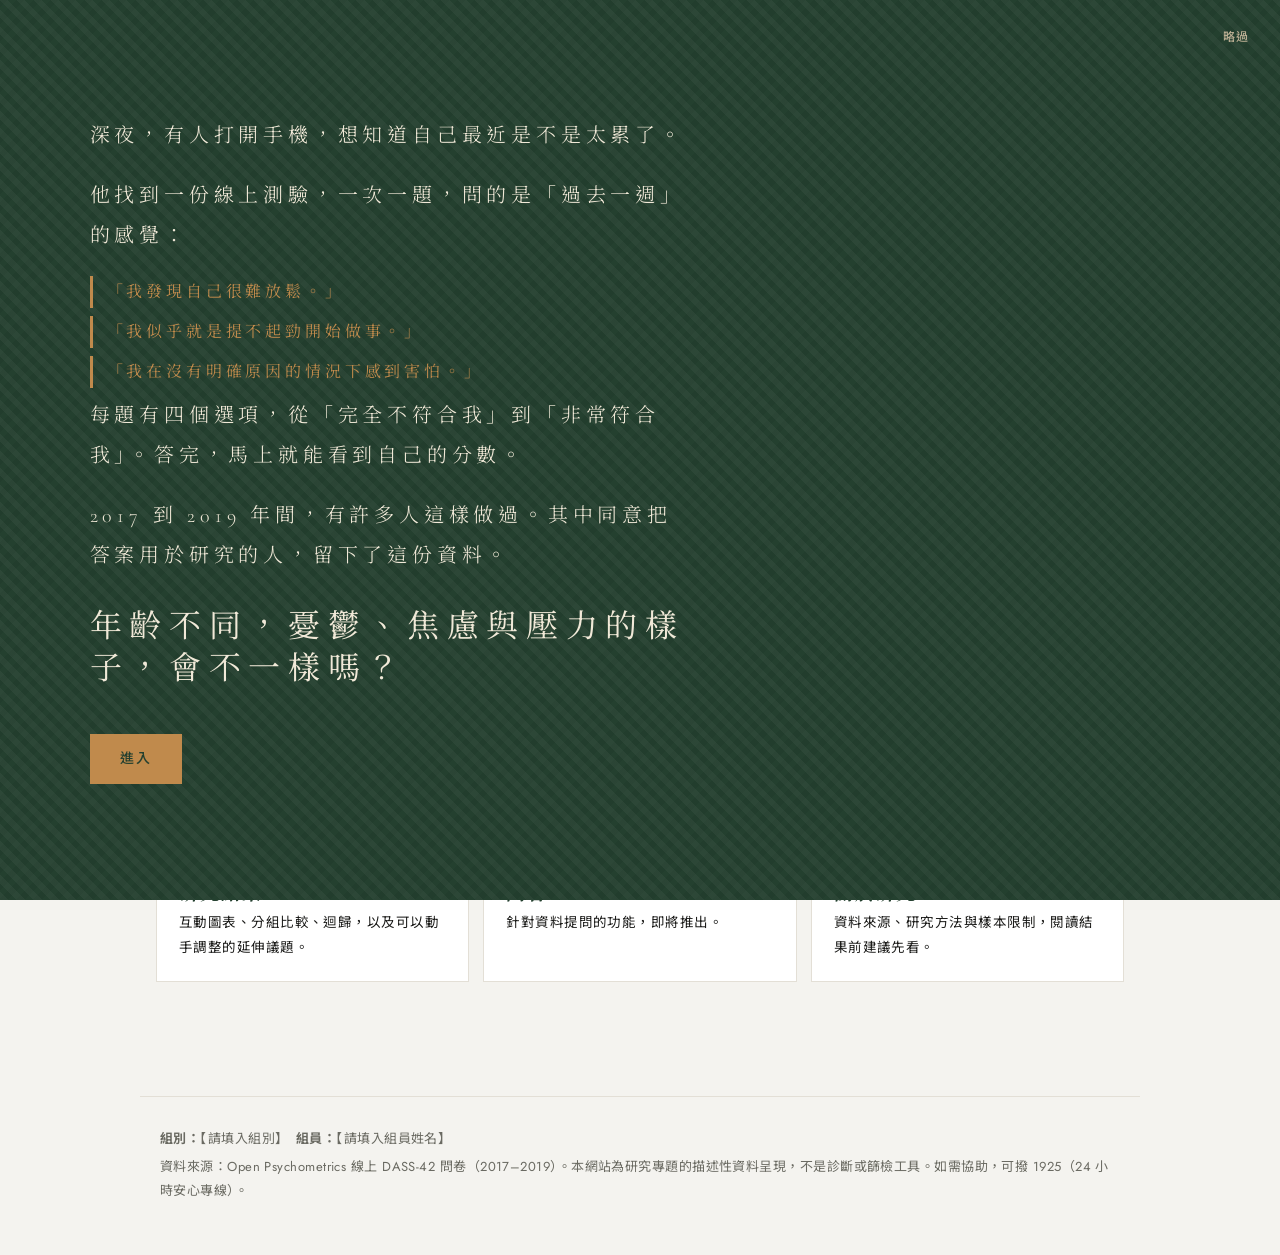
==== commit c7b9f822: "1u04t/62ji zp u,4" ====
--- a/index.html
+++ b/index.html
@@ -3,74 +3,14 @@
 <head>
 <meta charset="UTF-8">
 <meta name="viewport" content="width=device-width, initial-scale=1">
-<title>年齡與憂鬱、焦慮、壓力的關係</title>
+<title>首頁｜年齡與憂鬱、焦慮、壓力的關係</title>
+<meta name="description" content="整理 2017–2019 年線上 DASS-42 問卷資料，探討年齡與憂鬱、焦慮、壓力的關係。">
+<meta property="og:title" content="首頁｜年齡與憂鬱、焦慮、壓力的關係">
+<meta property="og:description" content="整理 2017–2019 年線上 DASS-42 問卷資料，探討年齡與憂鬱、焦慮、壓力的關係。">
+<link rel="icon" href="data:image/svg+xml,%3Csvg xmlns='http://www.w3.org/2000/svg' viewBox='0 0 100 100'%3E%3Ctext y='.9em' font-size='90'%3E📊%3C/text%3E%3C/svg%3E">
 <link rel="preconnect" href="https://fonts.googleapis.com"><link rel="preconnect" href="https://fonts.gstatic.com" crossorigin>
 <link href="https://fonts.googleapis.com/css2?family=Cormorant+Garamond:wght@300;400&family=Jost:wght@300;400;500&family=Noto+Serif+TC:wght@300;400&family=Noto+Sans+TC:wght@400;500;700&display=swap" rel="stylesheet">
-<style>
-:root{--ink:#1b1b19;--mut:#6a6a62;--line:#e3dfd6;--g:#24402f;--tan:#c08a4c;--sand:#ece7dc;--bg:#f4f3ef;--fd:"Cormorant Garamond","Noto Serif TC","PingFang TC","Microsoft JhengHei",serif}
-*{box-sizing:border-box}
-[hidden]{display:none!important}
-body{margin:0;background:var(--bg);color:var(--ink);font:400 15px/1.85 "Jost","Noto Sans TC","PingFang TC","Microsoft JhengHei",sans-serif;letter-spacing:.03em}
-main{max-width:1000px;margin:0 auto;padding:24px 16px 88px}
-header{background-color:var(--g);background-image:repeating-linear-gradient(45deg,rgba(255,255,255,.04) 0 6px,transparent 6px 12px),repeating-linear-gradient(-45deg,rgba(0,0,0,.05) 0 6px,transparent 6px 12px);color:#f1e9d8;padding:56px 40px 36px;border-bottom:6px solid var(--tan)}
-h1{font:300 clamp(24px,4.4vw,42px)/1.6 var(--fd);letter-spacing:.24em;margin:0 0 20px;max-width:14em}
-.sub{max-width:560px;margin:0;color:#d9cdb4;font-size:14px}
-#msg{margin-top:20px;font-size:12px;color:#b9ad92}#msg.err{color:#ffb4a8}
-.lnk{font:inherit;font-size:12px;color:#f1e9d8;background:none;border:0;border-bottom:1px solid var(--tan);cursor:pointer;margin-top:12px;letter-spacing:.1em;padding:0}
-nav{display:flex;gap:6px;margin:24px 0 6px;flex-wrap:wrap}
-nav button,.seg button{font:inherit;font-weight:500;letter-spacing:.08em;background:none;border:0;border-bottom:3px solid transparent;padding:8px 16px;color:var(--mut);cursor:pointer}
-nav button{font-weight:400;font-size:14px;letter-spacing:.22em}
-nav button.on{color:var(--g);border-bottom-color:var(--tan)}
-.seg{display:flex;flex-wrap:wrap;gap:0;margin:14px 0 4px;border:1px solid var(--g);width:max-content;max-width:100%}
-.seg button{border:0;padding:8px 18px;color:var(--g)}.seg button+button{border-left:1px solid var(--g)}
-.seg button.on{background:var(--g);color:#f1e9d8}
-button:focus-visible,input:focus-visible,select:focus-visible{outline:2px solid var(--tan);outline-offset:3px}
-.bar{display:flex;flex-wrap:wrap;gap:8px 26px;align-items:center;margin:12px 0 16px}
-.bar label{display:inline-flex;align-items:center;gap:8px;cursor:pointer}
-input[type=checkbox],input[type=radio]{accent-color:var(--g)}
-select{font:inherit;border:1px solid var(--g);background:#fff;padding:6px 12px;border-radius:0;color:var(--ink)}
-.hint{max-width:640px;margin:6px 0 0;color:var(--mut);font-size:13.5px}
-.cw{position:relative;background:#fff;border:1px solid var(--line);padding:14px 12px 10px}
-svg{width:100%;height:auto;display:block}
-.gr{stroke:#ebe7de}.ax{stroke:var(--ink)}
-.tk{font:400 12px "Jost","Noto Sans TC",sans-serif;fill:var(--mut)}.at{font:500 12px "Jost","Noto Sans TC",sans-serif;fill:var(--ink)}
-#tip{position:fixed;pointer-events:none;background:var(--g);color:#f1e9d8;padding:6px 12px;font-size:12.5px;line-height:1.6;display:none;z-index:9}
-.lg{display:flex;flex-wrap:wrap;gap:6px 22px;font-size:12.5px;color:var(--mut);margin:8px 2px 0}
-.sw{width:11px;height:11px;display:inline-block;vertical-align:middle;margin-right:6px;border:1px solid var(--g)}
-h2{font:400 19px/1.5 var(--fd);letter-spacing:.22em;margin:44px 0 12px;padding-left:12px;border-left:5px solid var(--tan)}
-.tw{overflow-x:auto;margin-top:22px;background:#fff;border:1px solid var(--line)}
-h2+.tw{margin-top:0}
-table{border-collapse:collapse;width:100%;font-size:13.5px;white-space:nowrap}
-th,td{padding:10px 14px;text-align:right;border-bottom:1px solid var(--line)}
-th:first-child,td:first-child{text-align:left}
-th{font-weight:500;background:var(--sand);color:var(--g)}
-tbody tr:last-child td{border-bottom:0}
-.note{margin-top:48px;font-size:13px;color:var(--mut)}
-.note h2{margin-top:0}
-.note ul{margin:0;padding-left:18px}.note li{margin:6px 0}
-.ir{display:flex;flex-wrap:wrap;gap:6px;align-items:center;margin:10px 0}.ik{width:3em;color:var(--g);font-weight:500}
-.chip{border:1px solid var(--g);padding:0 9px;font-size:12px;cursor:default;background:#fff}.chip:hover{background:var(--g);color:#f1e9d8}
-#intro{position:fixed;inset:0;background-color:var(--g);background-image:repeating-linear-gradient(45deg,rgba(255,255,255,.04) 0 6px,transparent 6px 12px),repeating-linear-gradient(-45deg,rgba(0,0,0,.05) 0 6px,transparent 6px 12px);color:#f1e9d8;z-index:9999;display:flex;flex-direction:column;align-items:flex-start;justify-content:center;padding:max(32px,7vw);transition:opacity .5s;overflow-y:auto;overscroll-behavior:contain}
-#intro.out{opacity:0;pointer-events:none}
-#intro[hidden]{display:none}
-#intro p{max-width:600px;margin:0 0 20px;font:300 clamp(15px,2.2vw,20px)/2 var(--fd);letter-spacing:.24em;opacity:0}
-#intro p.q{font-size:clamp(13px,1.9vw,16px);font-weight:400;color:var(--tan);margin-bottom:8px;padding-left:14px;border-left:3px solid var(--tan)}
-#intro p.last{font-size:clamp(20px,3.4vw,32px);font-weight:400;line-height:1.3;margin-top:10px}
-#intro .btns{opacity:0;margin-top:24px}
-#intro.go p,#intro.go .btns{animation:fi .8s ease forwards;animation-delay:calc(var(--d)*.9s + .2s)}
-#intro button{font:inherit;font-weight:500;font-size:14px;letter-spacing:.14em;color:var(--g);background:var(--tan);border:0;padding:12px 30px;cursor:pointer}
-#intro #skip{position:absolute;top:22px;right:26px;background:none;color:#b9ad92;padding:4px;font-size:12px}
-@keyframes fi{from{opacity:0;transform:translateY(10px)}to{opacity:1;transform:none}}
-@media(prefers-reduced-motion:reduce){#intro p,#intro .btns{animation:none!important;opacity:1}}
-@media(max-width:560px){header{padding:40px 22px 28px}}
-.wr{white-space:normal;min-width:280px;text-align:left}
-#kf{margin-top:26px;background:#fff;border:1px solid var(--line);padding:6px 24px 16px}#kf h2{margin-top:18px}#kf ul{margin:0;padding-left:18px}#kf li{margin:7px 0}
-.xp{margin-top:18px}.xp button{font:inherit;font-size:13px;color:var(--g);background:none;border:1px solid var(--g);padding:6px 16px;cursor:pointer}
-.xp textarea{display:block;width:100%;height:160px;margin-top:10px;font:12px/1.5 monospace;border:1px solid var(--line);padding:8px;white-space:pre}
-details{background:#fff;border:1px solid var(--line);padding:10px 16px;margin:8px 0}summary{cursor:pointer;font-weight:500;color:var(--g)}details[open] summary{margin-bottom:6px}
-.lnk2{font:inherit;font-size:13px;color:var(--g);background:none;border:1px solid var(--g);padding:4px 14px;cursor:pointer}.lnk2:hover{background:var(--g);color:#f1e9d8}
-input[type=range]{accent-color:var(--g);width:220px;vertical-align:middle}
-</style>
+<link rel="stylesheet" href="style.css">
 </head>
 <body>
 <div id="intro" class="go" role="dialog" aria-label="開場故事">
@@ -85,4432 +25,54 @@
 <p style="--d:6.2" class="last">年齡不同，憂鬱、焦慮與壓力的樣子，會不一樣嗎？</p>
 <div class="btns" style="--d:7.2"><button id="enter">進入</button></div>
 </div>
-<main>
-<header>
-<h1>年齡與憂鬱、焦慮、壓力的關係</h1>
-<p class="sub">DASS-42 共 42 題，憂鬱、焦慮、壓力各 14 題，每題以 0–3 分計（原始 1–4 減 1），各分量表加總為 0–42 分，分數越高代表症狀越嚴重。</p>
-<div id="msg">資料載入中…</div>
-<button class="lnk" id="replay">重看開場</button>
-</header>
-<nav id="tabs"><button data-t="age" class="on">年齡</button><button data-t="rel">信度與相關</button><button data-t="grp">分組比較</button><button data-t="itm">題目</button><button data-t="reg">迴歸</button><button data-t="res">結果</button><button data-t="ext">延伸議題</button></nav>
-<p class="hint" id="hint"></p>
-<div class="seg" id="mode"><button data-m="mean" class="on">各年齡平均數</button><button data-m="dist">嚴重度分布</button><button data-m="hist">分數分布</button></div>
-<div class="bar" id="gsel" hidden></div>
-<div class="bar" id="ctl"></div>
-<div class="cw" id="cw"><div id="chart"></div><div class="lg" id="lg"></div></div>
-<div class="tw" id="tw"><table id="tbl"></table></div>
-<div id="ex"></div>
-<div class="xp"><button id="cp">複製目前表格（可直接貼到 Google Sheets）</button><textarea id="ta" readonly hidden></textarea></div>
-<div class="note">
-<h2>題目一覽</h2>
-<p>將滑鼠移到題號上（手機請點一下）可看到中文題目。題目歸屬依標準 DASS-42（Lovibond &amp; Lovibond, 1995），並非本資料集的 codebook 所提供。</p>
-<div id="items"></div>
+<a class="skip" href="#main">跳到主要內容</a>
+<nav class="site" aria-label="主要導覽"><span class="brand">DASS 年齡研究</span><a href="index.html" aria-current="page">首頁</a><a href="results.html">研究結果</a><a href="ask.html">問答</a><a href="about.html">關於研究</a></nav>
+<main id="main">
+<header><h1>年齡與憂鬱、焦慮、壓力的關係</h1>
+<p class="sub">這個網站整理一份 2017–2019 年的線上 DASS-42 問卷資料，比較不同年齡的人在憂鬱、焦慮與壓力上的自陳分數，並檢視人格、性別等背景特徵與分數的關聯。網站上的數字都由網頁依清洗後的資料即時計算。</p>
+<button class="lnk" id="replay">重看開場</button></header>
+<h2>三個重點數字</h2>
+<div class="cards" aria-live="polite">
+<div class="card"><div class="num" id="c1">—</div><div class="lab">納入分析的受測者人數</div><small>已排除不合理與無效作答</small></div>
+<div class="card"><div class="num" id="c2">—</div><div class="lab">年齡與焦慮分數的相關（r）</div><small>負值表示年紀越大，分數越低；僅描述關聯</small></div>
+<div class="card"><div class="num" id="c3">—</div><div class="lab">憂鬱分數達重度以上的比例</div><small>依標準切點：21 分以上</small></div>
 </div>
-<div class="note">
-<h2>註解</h2>
-<ul>
-<li><b>平均數、標準差、95% 信賴區間</b>：分量表總分（0–42）的平均、組內離散程度（n−1），以及平均數 ± 1.96 × 標準差 ÷ √n。區間愈窄代表估計愈穩定。</li>
-<li><b>嚴重度</b>：採 DASS-42 標準切點。憂鬱 0–9 / 10–13 / 14–20 / 21–27 / 28 以上；焦慮 0–7 / 8–9 / 10–14 / 15–19 / 20 以上；壓力 0–14 / 15–18 / 19–25 / 26–33 / 34 以上，依序為正常至極重度。</li>
-<li><b>Welch ANOVA</b>：不假設各組變異數相同，檢定各組平均是否相同；η² 為效果量（約 .01 小、.06 中、.14 大）。樣本很大時，微小差異也會達顯著，請以 η² 為主。<b>事後比較</b>為逐對 Welch t 檢定，以 Holm 法校正，Cohen’s d 為標準化平均差（以兩組標準差的平均計算）。</li>
-<li><b>迴歸</b>：普通最小平方法，依變項為分量表總分（0–42）；比較只放年齡與同時控制性別、教育、成長環境、母語後，年齡係數的變化。<b>題目</b>頁的 0–3 分為原始作答減 1。<b>重點發現</b>由頁面依資料即時產生，為描述性結果，不代表因果。</li>
-<li><b>Cronbach's α</b>：同一分量表 14 題的內部一致性，.70 以上通常視為可接受。<b>r</b> 為 Pearson 相關，TIPI 缺答或無效者以成對方式排除；人格依 Gosling 等人（2003）標準計分（2、4、6、8、10 題反向）；詞彙量為 13 個真詞的勾選數；測驗時間取 log10。</li>
-<li><b>資料清洗與納入規則</b>：資料已先排除 VCL6、VCL9、VCL12 任一為 1、年齡小於 7 或大於 90、familysize 為 0 或大於 20 者；頁面另排除任一題答案不在 1–4 者。「年齡」頁僅含 10 歲以上五組；「信度與相關」與「分組比較」含所有通過排除者（含 7–9 歲）。分組比較只顯示人數至少 30 的組別，國家取人數前 8 名。</li>
-<li><b>注意事項</b>：自願參與的線上樣本，非隨機抽樣；自陳量表不等於臨床診斷；橫斷面資料只能描述關聯，不能推論因果；「信度與相關」頁的 p 值已做 Holm 校正；「分組比較」各變項之間未再校正。</li>
-</ul>
+<p class="hint" id="cm"></p>
+<h2>從這裡開始</h2>
+<div class="cards">
+<a class="card" href="results.html"><h3>研究結果</h3><div class="lab">互動圖表、分組比較、迴歸，以及可以動手調整的延伸議題。</div></a>
+<a class="card" href="ask.html"><h3>問答</h3><div class="lab">針對資料提問的功能，即將推出。</div></a>
+<a class="card" href="about.html"><h3>關於研究</h3><div class="lab">資料來源、研究方法與樣本限制，閱讀結果前建議先看。</div></a>
 </div>
-<div id="tip"></div>
 </main>
-<script type="text/plain" id="raw">
-age,familysize,testelapse,VCL1,VCL2,VCL3,VCL4,VCL5,VCL6,VCL7,VCL8,VCL9,VCL10,VCL11,VCL12,VCL13,VCL14,VCL15,VCL16,TIPI1,TIPI2,TIPI3,TIPI4,TIPI5,TIPI6,TIPI7,TIPI8,TIPI9,TIPI10,gender,education,urban,engnat,hand,religion,orientation,race,married,screensize,source,country,Q1A,Q2A,Q3A,Q4A,Q5A,Q6A,Q7A,Q8A,Q9A,Q10A,Q11A,Q12A,Q13A,Q14A,Q15A,Q16A,Q17A,Q18A,Q19A,Q20A,Q21A,Q22A,Q23A,Q24A,Q25A,Q26A,Q27A,Q28A,Q29A,Q30A,Q31A,Q32A,Q33A,Q34A,Q35A,Q36A,Q37A,Q38A,Q39A,Q40A,Q41A,Q42A
-20,3,223,0,0,0,0,0,0,0,0,0,0,0,0,0,0,0,0,5,6,4,7,3,5,3,6,2,4,2,3,3,1,1,10,1,10,1,1,1,MY,4,4,4,4,3,4,3,4,3,4,4,3,4,4,3,3,4,4,3,4,3,4,4,3,3,4,4,4,4,4,3,3,3,4,2,4,4,4,4,3,4,2
-32,5,276,1,0,0,1,0,0,0,0,0,1,0,0,0,0,1,1,5,3,5,6,7,5,5,2,5,2,2,4,3,1,2,10,5,10,2,1,0,MY,2,2,2,3,1,2,1,2,3,2,3,3,2,3,1,3,1,2,1,2,1,1,1,2,2,1,2,2,3,1,2,1,3,2,1,2,1,2,1,1,2,2
-30,5,191,1,1,1,1,1,0,0,1,0,1,0,0,1,1,1,1,2,4,3,2,5,5,6,6,5,6,1,3,2,2,1,7,1,30,1,2,2,NL,1,1,2,1,1,2,1,2,2,2,2,3,1,2,1,3,1,1,1,1,2,1,1,1,2,2,2,1,1,2,2,1,1,1,1,1,2,2,2,2,1,2
-18,4,220,1,0,0,1,0,0,0,0,0,1,0,0,0,0,1,1,4,1,5,7,5,7,1,7,3,5,2,2,3,2,1,10,4,10,1,1,0,MY,4,4,2,4,3,3,2,2,2,4,4,3,4,4,3,4,2,4,1,2,2,1,1,4,4,4,4,2,4,1,2,3,4,1,1,4,2,4,3,4,3,1
-18,4,156,0,0,0,0,0,0,0,0,0,1,0,0,0,0,1,1,5,5,6,7,6,6,6,6,6,6,2,2,2,2,1,10,5,70,1,1,0,MY,4,3,1,2,3,4,1,3,3,3,3,3,3,2,2,3,3,3,4,2,4,1,2,3,2,1,3,3,1,2,1,4,1,4,3,1,4,4,1,4,1,1
-58,6,224,1,1,1,1,1,0,0,0,0,1,1,0,1,1,1,1,2,5,5,6,2,5,5,5,4,6,1,2,3,1,1,6,1,60,3,1,2,GB,1,2,3,2,4,2,1,3,2,4,2,3,3,1,1,4,4,2,2,4,4,3,1,3,3,4,3,3,4,3,2,1,3,4,2,2,3,4,2,2,1,4
-34,2,167,1,1,1,1,1,0,1,0,0,1,0,0,1,1,1,1,2,1,2,5,5,5,5,6,5,3,2,4,2,2,1,8,1,10,1,2,2,IN,2,1,1,1,2,2,1,1,1,2,2,2,2,1,1,2,2,2,1,4,2,1,1,2,1,2,2,2,1,3,2,1,3,2,1,3,2,2,2,1,1,3
-18,2,137,1,0,0,1,0,0,0,1,0,0,0,0,1,1,1,1,4,4,4,6,5,2,5,5,4,4,1,3,3,2,1,10,1,10,1,1,1,MY,2,1,2,2,2,4,2,2,2,3,2,2,2,2,2,2,4,4,1,1,3,3,1,2,2,2,2,1,2,3,1,1,1,4,2,1,3,2,2,1,2,2
-26,3,272,1,1,0,1,1,0,0,0,0,1,0,0,0,1,1,1,3,3,7,3,7,5,7,2,3,1,1,3,1,2,1,12,1,60,1,2,2,HU,1,3,1,1,2,2,1,2,2,1,2,2,1,1,1,1,2,2,1,1,1,1,1,1,1,1,2,1,2,1,2,2,1,2,1,1,1,1,3,1,1,2
-13,4,170,0,1,1,1,1,0,0,0,0,1,0,0,0,0,1,1,4,6,6,7,4,7,6,5,4,4,2,1,1,2,1,1,2,50,1,1,0,AR,2,1,1,1,3,3,1,2,3,3,1,3,3,2,3,3,2,3,1,2,4,2,2,3,1,4,2,2,2,3,3,3,2,2,3,2,3,4,2,3,1,2
-20,4,330,1,0,0,1,0,0,0,0,0,1,0,0,0,0,1,1,2,4,5,7,2,6,6,2,1,5,2,3,3,2,1,10,0,70,1,1,0,MY,4,1,3,1,3,2,1,2,4,3,4,3,4,2,1,3,4,4,1,2,3,3,1,2,3,4,3,3,4,3,3,4,3,4,2,4,2,2,3,4,1,3
-25,1,150,1,0,0,1,1,0,0,0,0,1,0,0,0,1,1,1,4,1,7,2,7,7,7,1,7,1,2,2,3,1,1,12,1,30,1,2,2,US,1,1,1,1,1,2,1,1,1,1,2,1,1,2,1,1,1,1,1,1,1,1,1,1,1,1,2,1,1,1,1,1,1,1,2,1,1,1,2,1,1,1
-21,4,209,1,0,0,1,1,0,1,1,0,1,0,0,1,1,1,1,3,5,6,4,7,1,6,3,5,2,1,3,2,2,1,10,1,70,1,2,1,MY,3,4,3,2,2,1,4,2,1,3,2,2,3,4,3,1,3,4,4,4,1,2,2,3,3,3,2,1,3,4,3,2,2,2,3,4,3,2,1,3,2,3
-19,5,514,0,0,0,1,0,0,0,0,0,1,0,0,0,0,1,1,6,5,6,4,7,7,6,1,3,4,2,2,3,2,1,10,1,10,1,1,2,MY,2,4,2,1,2,3,1,3,1,2,4,1,4,1,1,4,2,4,1,1,1,3,1,3,3,3,3,1,3,1,2,2,1,1,3,2,1,2,1,1,2,4
-28,2,158,1,0,0,1,1,0,0,0,0,1,0,0,1,0,1,1,4,5,2,5,7,6,6,7,4,6,1,2,3,2,1,8,1,70,1,1,0,IN,1,2,2,1,2,2,1,1,2,1,1,2,2,1,1,2,2,1,1,1,1,1,1,2,1,2,3,1,2,1,2,2,1,1,1,1,1,2,2,2,1,2
-21,5,175,1,1,0,1,0,0,0,0,0,1,0,0,0,1,1,1,3,5,7,6,2,4,3,1,2,2,2,2,3,2,1,10,1,70,1,1,0,MY,3,2,2,3,3,4,2,2,4,3,3,2,2,4,1,4,4,2,1,3,3,2,1,3,1,4,3,3,3,3,2,2,2,4,2,3,3,3,3,4,1,2
-23,2,281,0,0,0,0,0,0,1,0,0,0,0,0,0,0,0,0,1,1,3,7,3,5,5,6,3,6,2,4,2,2,1,10,1,70,1,1,1,MY,2,4,4,1,4,2,2,2,4,4,4,4,4,2,1,4,2,4,1,1,1,2,1,4,1,2,4,1,2,2,4,4,3,2,2,2,3,1,4,4,1,4
-17,2,211,1,1,0,1,1,0,0,0,0,1,0,0,1,1,1,1,1,1,2,1,7,7,3,5,7,5,1,1,1,1,1,2,1,60,1,1,1,US,2,1,1,1,3,1,3,3,2,2,1,1,2,2,2,2,2,1,2,1,2,2,1,3,3,2,1,1,1,3,3,3,1,2,1,2,2,2,1,3,1,4
-30,2,325,0,0,0,0,1,0,1,0,0,0,0,0,0,1,0,1,5,4,6,7,7,7,7,2,4,5,2,2,2,2,1,10,1,70,2,1,0,NZ,4,3,4,3,3,3,1,4,4,4,4,4,4,1,2,4,1,4,1,3,1,3,2,4,1,3,4,2,4,2,4,4,4,3,4,1,4,1,1,3,1,4
-18,2,273,0,0,0,0,0,0,0,0,0,0,0,0,0,1,0,1,5,4,4,5,7,4,7,5,5,2,2,2,3,2,1,12,1,60,1,1,2,RO,1,2,2,1,1,3,3,1,1,2,1,2,2,1,3,2,2,2,1,2,1,2,1,2,1,1,2,2,2,1,1,1,1,2,2,1,1,1,2,2,1,4
-24,9,177,1,0,0,1,1,0,0,0,0,1,0,0,0,0,1,1,7,6,7,4,6,7,7,3,5,2,2,3,2,2,1,10,1,10,1,1,0,MY,2,1,1,1,2,1,1,2,2,1,2,1,3,2,1,3,2,2,1,3,2,1,1,2,1,2,2,1,1,2,2,2,2,1,1,2,1,1,2,2,1,1
-18,4,175,1,1,0,1,1,0,0,0,0,1,0,0,0,1,1,1,1,7,3,7,2,4,7,7,1,6,2,2,3,2,1,10,1,10,1,1,1,GB,4,4,4,4,3,4,4,3,4,4,4,4,4,4,4,4,4,4,4,3,4,4,4,4,4,4,4,4,4,4,3,4,4,4,4,4,4,4,4,4,4,3
-15,3,165,1,1,0,1,1,0,0,0,0,1,0,0,0,1,1,1,2,1,5,7,2,7,7,7,5,1,2,2,2,1,1,1,2,60,1,1,2,US,1,1,1,3,1,2,3,2,1,1,4,1,1,4,1,1,1,4,1,3,1,2,1,1,3,2,3,2,4,1,1,3,1,1,1,3,1,1,4,2,3,2
-20,2,165,1,1,0,1,1,0,0,0,0,1,0,0,0,1,1,1,2,4,3,7,4,5,6,7,2,6,2,2,3,2,1,12,1,10,1,1,1,MY,4,3,4,1,2,4,3,2,4,3,4,4,2,1,1,2,3,4,1,3,2,3,1,2,1,2,3,2,4,3,2,2,3,4,2,2,2,3,3,4,1,2
-30,3,152,1,1,0,1,1,0,0,0,0,0,1,0,1,1,1,1,6,4,6,5,6,7,5,1,4,5,1,4,2,2,1,2,3,60,1,2,0,CA,3,1,4,1,3,2,1,3,1,4,2,1,3,3,1,4,2,1,1,3,3,2,1,4,3,3,2,2,2,1,3,2,2,3,2,2,4,2,2,3,1,3
-18,6,49911,1,1,0,1,1,0,0,0,0,1,0,0,0,0,1,1,2,3,5,6,7,4,7,4,7,3,2,3,2,2,1,10,1,70,1,1,2,MY,3,1,3,1,3,4,2,4,2,2,4,2,3,4,1,2,4,2,2,2,3,2,1,3,2,4,2,2,4,4,2,3,4,1,4,4,4,3,2,4,1,3
-23,2,158,1,1,0,1,1,0,0,0,0,1,1,0,0,1,1,1,2,7,6,7,4,6,7,5,3,5,2,3,3,2,2,4,1,60,1,1,2,US,4,4,4,1,1,4,1,4,4,2,4,4,4,4,4,4,1,4,2,2,3,3,1,4,1,4,4,4,4,4,4,4,4,1,4,4,2,2,4,1,1,3
-25,4,128,1,1,1,1,1,0,0,0,0,1,0,0,1,1,1,1,6,2,6,7,7,5,7,6,3,2,2,3,3,2,1,10,1,10,1,1,1,ID,3,2,2,4,4,3,2,2,4,4,3,3,3,4,2,3,4,3,4,4,4,3,3,4,4,3,4,4,4,4,2,3,3,4,3,3,4,4,3,4,2,4
-15,2,655,1,1,0,1,1,0,0,0,0,1,0,0,0,1,1,1,4,5,2,7,3,2,7,7,1,1,2,1,1,2,1,10,1,10,1,1,0,MY,3,4,3,2,1,4,2,2,3,4,4,3,4,4,2,2,4,4,4,4,4,4,3,3,4,3,2,2,4,3,2,2,4,4,2,4,4,4,2,3,2,3
-25,2,152,1,1,1,1,1,0,0,1,0,1,0,0,1,1,1,1,6,3,5,5,6,5,5,3,5,3,2,3,3,1,1,1,1,60,1,2,2,GB,2,1,1,1,2,1,1,1,2,1,2,1,1,2,1,1,2,1,2,1,1,1,1,1,1,1,1,1,1,1,1,1,2,1,1,1,2,1,1,1,1,2
-24,4,361,1,0,0,1,1,0,0,0,0,1,0,0,0,1,1,1,5,5,3,5,5,5,4,4,2,4,2,3,3,2,1,12,3,10,1,1,1,PH,3,4,3,2,3,2,4,2,1,2,3,1,4,4,4,3,4,2,3,1,4,2,4,2,3,2,4,2,2,2,2,2,1,4,2,1,2,4,3,1,4,3
-15,3,1988665,1,0,0,1,0,0,0,0,0,1,0,0,0,1,1,1,5,3,6,2,7,2,7,2,7,3,2,1,3,2,1,10,1,10,1,1,0,MY,1,1,1,1,2,1,1,1,2,1,1,1,2,1,1,1,2,1,1,1,1,2,1,2,1,1,1,2,2,1,1,2,1,2,2,1,4,1,2,1,1,1
-19,4,148,0,0,0,1,0,0,0,0,0,0,0,0,0,0,0,0,3,6,4,6,3,5,5,6,3,6,2,2,3,2,1,10,1,10,1,1,2,MY,3,1,3,1,2,3,1,1,2,3,2,2,1,3,1,2,3,2,1,3,2,2,1,1,1,3,3,1,2,2,2,1,2,3,2,1,2,2,1,2,1,2
-45,1,207,1,1,1,1,1,0,1,0,0,1,1,0,1,1,1,1,6,3,6,2,6,6,5,2,5,2,1,4,1,1,1,6,1,60,3,2,2,GB,1,1,1,1,2,1,1,2,1,1,1,2,2,2,1,1,1,1,2,2,1,1,1,1,1,1,2,1,2,1,2,1,1,1,1,1,1,1,2,1,1,2
-18,7,176,1,0,0,1,0,0,0,0,0,1,0,0,0,0,1,1,4,5,2,5,5,4,6,6,4,3,2,2,3,2,1,4,1,10,1,1,1,MY,3,1,1,1,1,3,1,1,4,2,3,1,4,4,2,2,2,3,3,1,3,1,1,1,1,2,1,1,1,1,1,1,3,3,2,4,3,4,3,1,1,4
-21,3,157,0,0,0,0,0,0,0,0,0,0,0,0,0,0,0,0,3,5,3,7,2,4,4,5,2,1,2,3,3,2,1,10,0,10,1,1,1,MY,4,2,3,3,3,3,3,3,4,4,3,2,3,4,3,3,3,3,1,4,3,3,3,4,4,4,3,4,4,3,3,3,3,2,3,4,4,3,4,3,4,3
-20,5,224,1,1,0,1,1,0,0,0,0,1,0,0,0,1,1,1,5,3,5,5,7,5,5,4,4,4,2,3,1,2,1,10,1,10,1,2,0,MY,2,1,2,1,2,2,1,3,2,2,2,2,2,2,1,2,1,2,2,3,1,2,1,3,1,2,2,1,2,2,2,2,2,1,1,2,2,1,2,4,1,3
-24,2,129,1,1,1,1,1,0,0,0,0,1,0,0,1,1,1,1,7,6,4,5,5,3,5,7,4,4,1,2,2,1,1,12,5,60,1,2,1,US,3,3,1,2,2,1,1,2,3,2,2,3,1,4,1,2,4,3,2,2,1,3,1,2,3,1,2,2,3,3,1,4,2,1,4,2,2,1,3,2,1,4
-23,2,266,0,0,0,0,1,0,0,0,0,1,0,0,0,1,1,1,5,3,4,2,5,6,6,1,2,6,2,3,1,2,1,10,1,10,1,1,0,ID,1,1,2,2,2,1,2,2,2,2,1,3,2,1,1,4,2,2,1,3,2,2,1,3,1,2,2,1,1,2,3,1,2,3,1,2,2,2,1,2,2,1
-22,5,197,1,0,0,1,0,0,0,0,0,1,0,0,0,0,1,1,4,4,1,6,7,7,6,7,5,4,1,3,1,2,1,10,1,70,1,1,0,MY,2,4,2,2,2,4,2,2,2,2,3,3,3,3,2,2,2,2,2,2,2,2,2,2,3,2,2,3,2,2,2,2,3,2,2,3,2,1,2,3,2,3
-19,3,183,1,1,0,1,0,0,0,0,0,1,0,0,0,1,1,1,5,5,4,5,6,5,6,6,3,4,2,2,3,2,2,10,1,10,1,1,1,MY,4,2,1,4,3,4,1,4,4,1,4,3,3,2,1,3,3,2,1,4,2,3,1,2,1,4,4,4,3,3,3,4,1,4,1,3,2,2,4,3,1,4
-16,2,197,1,0,0,1,0,0,0,0,0,1,0,0,0,1,1,1,2,3,5,7,3,7,5,6,2,6,2,2,2,1,1,7,5,60,1,1,1,US,3,3,2,4,2,2,1,3,1,2,3,4,3,1,1,2,1,1,2,1,1,2,1,3,3,2,2,2,3,1,3,1,2,2,1,1,2,2,4,3,1,3
-22,4,283,1,0,0,1,1,0,0,0,0,1,0,0,0,1,1,1,6,2,6,4,6,6,7,4,5,4,1,3,2,2,1,10,1,70,1,1,0,MY,2,1,3,2,4,4,1,4,1,4,4,3,4,1,2,4,3,3,1,3,4,3,3,3,1,4,4,2,3,3,4,4,3,2,2,3,2,2,3,2,3,4
-26,4,187,1,0,0,0,0,0,0,0,0,1,0,0,0,0,0,1,6,6,7,7,7,5,6,7,7,6,2,0,3,2,1,10,1,10,2,1,0,MY,2,1,2,1,2,3,1,2,2,2,4,2,2,2,2,2,2,2,1,2,1,2,1,2,1,2,2,2,3,3,2,2,2,1,2,2,3,1,2,2,2,2
-42,6,321,1,1,0,1,1,0,0,0,0,1,0,0,0,0,1,1,5,3,6,2,6,2,7,2,7,5,2,3,3,1,1,10,1,10,2,2,0,MY,2,1,1,1,1,1,1,1,2,1,1,1,2,1,1,1,1,1,1,1,1,1,1,1,1,2,1,1,1,1,2,1,2,1,1,1,1,1,1,1,1,1
-22,6,168,1,0,0,1,0,0,0,0,0,1,0,0,0,0,1,1,4,5,5,6,3,6,5,2,2,4,2,3,3,2,1,10,1,10,1,1,2,MY,3,2,2,2,2,4,2,2,4,2,4,2,4,2,2,3,4,2,1,2,4,2,1,2,2,2,2,3,3,2,3,2,2,2,1,2,4,2,2,3,3,2
-19,4,378,0,0,0,1,0,0,0,0,0,1,0,0,0,0,1,1,5,4,6,6,3,5,6,2,5,7,2,2,3,2,1,10,1,10,1,1,1,MY,4,4,3,3,2,3,4,4,4,3,2,3,3,1,2,3,4,4,4,2,3,2,2,4,2,4,2,3,4,2,2,4,4,3,2,4,3,4,2,2,4,2
-34,3,175,1,1,0,1,1,0,0,0,0,1,0,0,1,1,1,1,2,7,7,1,6,6,4,5,6,5,1,3,3,1,1,2,1,10,2,2,0,MY,2,1,1,1,3,2,1,1,1,1,2,1,2,2,1,2,1,2,1,1,1,1,1,2,1,1,2,1,2,2,2,2,1,1,1,1,2,1,2,1,1,2
-21,1,137,1,1,0,1,1,0,0,1,0,1,0,0,1,1,1,1,5,1,6,5,6,5,7,1,2,4,2,3,3,1,2,2,1,60,1,1,0,GB,4,2,2,1,3,3,2,3,2,2,3,2,2,4,2,1,3,4,1,2,2,2,1,2,3,2,4,1,3,3,3,3,2,3,2,2,1,1,4,3,1,4
-18,1,126,0,1,0,1,0,0,0,0,0,1,0,0,0,0,1,0,5,6,1,7,5,3,7,3,1,1,2,2,3,2,1,2,2,10,1,1,0,RU,3,3,2,2,3,4,3,3,3,3,4,3,3,3,3,3,4,3,3,3,3,3,1,2,3,3,3,3,4,3,3,4,4,3,4,3,4,3,3,3,4,4
-25,2,208,1,0,0,1,0,0,0,0,0,1,0,0,0,0,1,1,5,6,7,4,6,4,6,1,4,4,2,3,3,2,1,10,1,10,1,1,0,MY,1,1,1,1,3,2,1,2,3,1,2,2,1,4,1,1,1,1,1,2,1,1,1,1,1,1,1,1,1,3,1,1,1,2,3,1,1,1,1,2,1,1
-21,4,383,0,1,1,1,1,0,1,0,0,0,0,0,1,0,0,0,1,4,7,7,5,7,7,5,5,7,2,3,1,2,1,10,4,10,1,1,0,MY,2,4,2,1,2,2,2,2,2,3,4,2,3,2,3,3,2,2,3,1,1,2,1,2,4,3,4,2,4,3,2,2,2,2,3,3,1,2,2,4,4,3
-17,2,171,1,1,1,1,1,0,0,0,0,1,0,0,1,1,1,1,2,3,4,6,4,4,6,5,3,5,2,2,2,1,2,2,2,60,1,2,2,AU,3,2,4,3,4,3,4,3,4,4,3,3,4,4,2,3,4,2,4,2,4,4,2,3,4,4,3,4,3,3,4,3,4,4,3,4,4,4,3,3,4,3
-16,3,127,1,1,0,1,1,0,0,1,0,1,0,0,1,1,1,1,1,4,6,7,2,5,5,3,2,5,2,1,2,1,1,7,3,30,1,1,1,US,3,1,2,3,4,4,3,4,4,3,4,4,4,3,1,1,3,3,3,4,2,4,1,2,4,4,2,4,4,4,1,2,4,3,1,4,2,2,4,4,3,2
-21,1,8755,1,1,0,1,0,0,0,0,0,1,0,0,0,0,0,1,4,2,5,5,5,1,5,6,3,4,2,3,3,2,1,10,5,10,1,1,1,MY,2,2,2,1,2,2,1,1,1,1,2,1,2,2,1,1,2,3,1,1,1,2,1,2,2,2,2,1,1,1,2,2,4,2,2,1,1,1,2,2,1,2
-31,3,315,1,1,0,1,1,0,0,1,0,1,0,0,0,0,1,1,2,2,6,1,5,7,7,2,5,2,2,3,1,2,1,10,1,70,2,1,1,MY,3,1,2,2,3,3,1,2,4,2,4,3,3,3,1,2,2,2,4,3,1,2,1,4,3,3,3,3,2,3,4,3,3,3,4,2,3,1,2,3,2,3
-13,4,227,1,0,0,1,0,0,0,0,0,1,0,0,0,0,0,1,5,1,1,7,1,5,2,7,3,7,2,2,3,2,2,10,2,10,1,1,2,MY,4,1,3,3,4,2,1,2,1,4,4,1,4,2,3,4,4,2,2,3,4,3,1,3,4,4,3,4,1,1,4,4,3,4,2,3,4,4,2,1,1,2
-79,2,376,1,1,1,1,1,0,0,0,0,1,0,0,1,1,1,1,5,1,7,4,4,5,7,2,4,2,2,2,2,1,1,6,1,60,3,2,1,AU,2,2,4,2,4,3,3,3,3,3,3,4,4,2,2,4,3,3,2,4,4,3,2,4,3,4,3,3,3,3,3,3,4,4,3,1,2,3,4,2,3,4
-23,4,154,1,0,0,1,0,0,0,0,0,1,0,0,1,1,1,1,5,7,7,7,6,4,7,7,7,4,2,2,3,2,1,10,2,10,1,1,1,MY,4,4,3,2,2,4,4,3,4,4,4,4,3,4,4,4,4,4,1,4,4,4,2,3,4,4,3,4,2,4,2,4,3,4,4,3,4,4,4,3,2,2
-14,3,217,1,1,1,1,1,0,0,0,0,1,0,0,1,0,0,1,3,3,6,6,6,7,5,7,6,5,1,1,3,2,1,4,3,50,1,1,0,MX,3,3,2,2,2,4,2,3,3,3,3,3,3,4,2,2,2,3,2,4,3,3,3,3,2,2,4,4,4,3,2,3,3,4,3,3,4,3,3,3,2,4
-20,4,221,0,0,0,0,0,0,0,0,0,0,0,0,0,0,1,0,2,4,2,6,2,4,2,3,2,2,2,2,2,1,1,10,2,10,1,1,0,MY,4,2,2,2,3,4,3,2,3,4,4,3,2,4,3,4,3,4,3,4,3,3,1,4,2,2,3,2,3,3,2,3,2,3,3,3,3,2,3,4,3,4
-27,6,163,1,1,0,1,1,0,0,1,0,1,0,0,1,1,1,1,2,3,2,6,4,6,5,6,3,4,1,3,3,2,1,10,1,10,2,2,1,MY,3,1,2,1,2,2,1,4,3,3,3,3,2,2,1,2,4,3,1,3,3,2,1,2,3,2,3,1,3,3,3,4,2,3,2,2,3,3,3,2,1,3
-19,3,177,1,0,0,1,0,0,0,0,0,0,0,0,0,0,1,1,3,2,6,1,6,2,5,2,7,3,1,3,3,2,1,10,2,10,1,1,0,MY,1,2,1,1,1,1,1,1,1,1,1,1,1,2,1,1,1,1,1,1,1,1,1,1,3,1,1,1,2,1,2,3,1,1,1,1,1,1,1,1,1,1
-23,2,201,1,1,0,1,1,0,0,0,0,1,0,0,0,1,1,1,7,6,6,7,7,2,7,2,2,4,2,3,3,2,1,10,1,70,1,1,0,MY,4,1,4,3,2,4,2,3,1,2,4,3,4,4,2,3,2,4,1,3,3,4,1,3,4,4,2,2,4,2,4,2,2,2,4,2,2,2,4,2,1,4
-16,3,118,1,1,0,1,1,0,0,0,0,1,0,0,1,1,1,1,2,3,3,5,6,6,5,5,3,7,1,0,2,1,0,6,1,60,1,1,2,CA,2,1,3,1,3,2,2,1,3,4,3,2,3,2,2,4,2,2,2,2,3,1,1,3,3,4,3,3,3,3,2,3,2,2,1,2,4,3,3,4,1,4
-23,4,288,0,0,0,0,0,0,0,0,0,1,0,0,0,0,1,1,5,5,6,6,6,6,5,5,3,5,2,3,3,2,1,10,0,10,1,1,0,MY,2,2,2,2,1,3,1,1,2,2,2,2,2,3,1,2,3,2,2,2,2,2,1,2,2,2,2,2,2,3,2,1,2,1,2,2,2,1,1,2,2,2
-21,3,174,0,0,0,0,1,0,0,0,0,1,0,0,0,0,0,1,4,5,7,7,5,2,5,2,3,3,2,3,3,1,1,10,1,70,1,1,0,MY,2,1,1,2,3,4,2,3,4,1,4,4,1,1,1,1,1,3,4,1,1,3,1,1,3,1,3,2,3,4,1,4,3,1,2,3,1,1,3,3,1,1
-21,4,228,1,1,0,1,0,0,0,0,0,1,0,0,0,0,1,1,4,3,6,7,7,6,6,5,4,5,1,2,2,2,1,10,1,10,1,1,0,JP,2,2,2,3,1,3,2,2,4,2,3,2,3,2,2,2,2,4,1,4,3,2,2,3,2,3,4,2,3,3,3,2,1,3,3,3,2,3,2,2,3,2
-17,3,9516,1,1,0,1,0,0,0,0,0,1,0,0,0,1,1,1,5,3,4,2,6,5,5,2,6,4,2,2,2,2,1,10,4,10,1,1,0,MY,1,1,2,2,3,1,2,1,4,2,3,2,2,3,1,3,1,3,4,4,1,2,2,2,3,2,3,3,3,2,2,2,2,2,2,2,1,1,1,2,2,3
-18,4,176,1,0,0,1,0,0,0,0,0,1,0,0,0,0,1,1,3,6,5,7,5,7,7,6,1,2,2,3,1,2,1,10,1,10,1,2,1,MY,4,4,3,3,4,4,3,3,4,3,4,4,4,4,4,4,4,4,4,4,4,4,3,4,4,4,4,4,4,4,4,4,4,3,4,4,3,4,4,4,4,3
-21,4,201,1,0,0,1,0,0,0,0,0,1,0,0,0,1,1,1,2,7,2,7,5,7,7,1,3,5,2,2,1,2,1,10,1,10,1,1,1,MY,4,2,3,2,3,4,2,4,4,4,4,4,4,4,2,3,3,4,2,4,2,4,2,3,4,4,4,4,4,2,3,4,4,4,4,4,3,2,4,4,4,3
-18,4,144,1,1,0,1,1,0,0,0,0,1,0,0,0,1,1,1,6,5,6,5,5,6,7,5,6,7,2,2,2,1,1,7,1,60,1,2,2,CA,2,1,1,1,1,2,1,1,3,1,2,1,1,2,1,1,1,2,2,1,1,1,1,1,1,1,2,1,2,3,1,2,1,1,1,1,1,1,2,2,1,3
-23,3,561,1,0,0,1,0,0,0,1,0,1,0,0,0,1,1,1,6,5,7,5,7,5,5,5,6,1,2,3,3,2,1,10,1,10,1,1,0,MY,3,3,1,1,1,2,1,2,4,1,2,1,2,2,1,1,1,3,1,3,1,1,1,1,2,1,1,1,1,2,3,2,1,4,1,2,1,1,2,2,1,2
-22,5,209,1,0,0,1,1,0,0,0,0,1,0,0,0,0,1,1,1,4,6,5,4,6,6,6,2,6,2,3,2,2,1,10,1,10,1,1,1,MY,4,1,2,1,2,2,2,2,2,3,3,1,4,2,2,3,3,4,2,3,3,2,1,2,2,3,2,1,1,4,1,2,3,3,1,2,3,2,2,3,3,1
-45,3,318,1,1,0,1,1,0,0,0,0,1,0,0,0,1,1,1,1,5,3,5,6,4,5,3,2,6,2,3,3,1,1,4,1,70,1,2,0,US,2,1,2,1,2,2,1,2,1,1,2,2,2,2,1,2,2,2,1,1,2,1,1,2,2,2,2,2,2,1,2,3,2,1,2,1,2,1,2,1,2,2
-15,5,275,1,0,0,1,0,0,0,0,0,1,0,0,0,0,0,1,3,7,2,7,4,7,6,7,4,4,2,2,1,2,1,10,3,10,1,1,1,MY,4,2,3,1,4,2,1,3,2,3,4,2,4,4,1,4,4,4,1,3,4,2,1,2,1,4,4,2,4,4,2,3,2,4,4,4,3,4,3,4,1,3
-19,2,202,1,1,1,1,1,0,0,0,0,1,0,0,0,1,1,1,2,5,4,6,5,7,6,7,3,5,2,2,1,1,2,1,2,60,1,1,2,US,2,4,2,2,2,2,4,4,4,2,2,4,2,2,3,2,3,3,3,4,1,3,4,2,3,2,3,3,3,2,2,3,4,2,2,2,2,1,2,4,3,3
-20,3,159,1,1,0,1,1,0,0,0,0,1,0,0,1,1,1,1,7,5,5,6,7,1,5,5,3,2,1,3,3,2,1,10,1,10,1,1,1,MY,2,2,2,2,2,2,2,2,3,2,3,2,2,3,2,3,2,2,1,2,2,2,1,2,1,2,2,3,2,2,2,2,2,2,2,2,2,2,2,2,1,2
-22,3,370,1,0,0,1,0,0,0,0,0,1,0,0,0,1,1,1,1,1,5,1,4,1,7,3,5,6,2,3,1,2,1,10,5,10,1,1,0,MY,1,1,1,4,1,1,1,1,3,1,2,1,1,2,1,1,1,1,2,2,1,1,1,1,3,1,1,1,1,1,1,1,1,1,1,1,2,1,1,2,1,1
-24,5,389,1,0,0,1,1,0,0,1,0,1,1,0,0,1,1,1,6,5,6,2,6,5,6,2,7,3,2,3,3,2,1,10,0,10,1,1,0,MY,2,1,1,1,1,1,1,1,2,2,1,1,1,1,1,2,2,1,1,2,1,1,1,1,1,2,2,2,1,2,1,1,1,2,1,1,1,1,1,2,1,2
-24,5,348,1,1,0,1,1,0,0,0,0,1,0,0,0,0,1,1,4,4,7,4,7,5,6,2,6,4,2,3,2,2,1,10,1,10,1,1,1,MY,2,1,2,1,1,2,1,1,3,2,2,2,2,2,1,1,2,1,2,2,1,1,1,2,1,1,2,2,2,1,2,2,2,2,1,2,2,1,3,2,1,1
-20,6,1297,0,1,0,1,1,0,0,0,0,1,0,0,1,1,1,1,3,3,6,5,3,5,7,3,5,3,2,2,3,1,1,10,5,10,1,1,2,MY,4,2,2,2,3,4,2,4,4,2,3,3,4,3,1,2,4,3,2,3,2,1,1,3,2,2,3,3,3,4,2,2,2,4,2,4,2,2,3,4,2,2
-16,5,446,1,0,0,1,0,0,0,0,0,1,0,0,0,0,1,1,2,6,2,6,2,7,7,5,5,7,2,2,3,2,2,10,1,10,1,1,0,MY,2,2,2,3,3,4,4,3,4,3,4,4,4,4,1,4,4,1,4,3,3,3,3,3,3,4,4,2,4,3,4,2,3,3,2,3,4,3,2,1,3,3
-21,2,255,0,0,0,0,0,0,0,0,0,1,0,0,0,0,1,1,6,3,7,5,6,7,3,5,4,3,2,2,3,2,1,10,1,10,1,1,1,ID,2,3,2,2,3,2,2,2,3,2,2,2,3,2,2,2,2,3,2,1,2,2,1,2,3,3,2,2,2,1,3,2,3,2,2,2,2,1,2,2,1,2
-22,2,165,1,0,0,1,0,0,0,0,0,1,0,0,0,0,1,1,5,7,5,7,4,1,5,5,2,5,2,3,3,2,1,10,1,70,1,1,1,MY,3,2,1,1,3,2,1,2,3,2,4,2,3,3,1,2,3,1,1,1,1,3,1,1,1,4,2,2,4,4,2,3,2,2,2,2,2,2,1,2,1,2
-13,4,178,1,1,0,1,1,0,0,0,0,1,0,0,1,1,1,1,2,6,5,6,4,7,4,7,3,5,2,1,2,1,1,1,3,60,1,2,2,AU,4,4,2,3,4,3,3,4,4,4,4,3,4,3,3,3,4,2,2,4,4,3,4,3,3,4,3,3,4,3,3,3,4,4,3,3,2,4,4,3,3,3
-18,1,229,1,0,0,1,0,0,0,0,0,1,0,0,0,0,1,1,5,3,5,5,5,4,5,5,6,5,2,2,1,2,1,10,5,10,1,1,0,MY,3,2,2,2,3,1,2,2,4,2,3,3,1,4,3,1,3,1,2,1,2,2,1,3,2,3,2,3,3,3,3,2,3,2,1,3,3,2,2,2,2,2
-45,6,194,1,1,0,1,1,0,0,0,0,1,0,0,0,1,1,1,6,2,6,3,7,3,7,5,6,6,2,4,1,2,1,10,5,10,3,2,1,MY,2,2,2,2,2,2,1,2,2,2,2,2,2,2,1,2,2,2,1,1,1,2,1,2,1,1,2,1,2,2,2,2,2,1,2,1,2,1,1,2,1,2
-51,1,177,1,1,0,1,1,0,0,0,0,1,0,0,0,1,1,1,6,5,4,4,5,1,5,6,3,1,2,3,3,1,1,12,3,60,1,2,2,CA,2,1,2,1,2,2,1,2,2,2,2,2,2,1,1,2,2,1,1,2,1,1,1,2,1,2,2,2,1,1,2,2,2,2,1,1,2,1,2,2,1,3
-19,6,364,1,0,0,1,0,0,0,0,0,1,0,0,0,0,1,1,5,4,6,5,7,2,6,5,3,6,2,2,3,2,1,10,5,10,1,1,2,MY,2,3,2,1,1,2,1,1,3,1,3,1,3,2,1,4,3,1,1,2,1,2,1,4,1,2,2,1,2,2,4,1,2,1,2,1,1,4,1,1,1,3
-20,4,1011,1,0,0,1,0,0,0,0,0,1,0,0,0,1,1,1,3,6,5,7,5,7,5,5,3,5,2,2,3,2,1,10,1,10,1,1,0,MY,2,2,2,1,4,2,1,1,1,2,4,2,3,2,1,2,3,3,1,2,2,2,1,2,1,1,2,1,2,1,2,4,1,2,2,2,2,2,3,2,1,2
-24,2,178,1,1,1,1,1,0,0,0,0,1,1,0,1,1,1,1,4,5,5,5,5,5,6,5,2,3,2,4,2,1,1,2,3,60,1,1,1,US,2,1,2,1,2,4,1,1,1,3,2,2,4,2,1,2,4,3,2,1,4,2,1,1,1,4,2,1,3,1,2,1,1,4,1,1,3,4,2,1,1,3
-27,3,339,0,0,0,0,0,0,0,0,0,0,0,0,0,0,0,1,4,6,1,7,1,6,5,7,1,6,2,4,1,1,1,10,1,10,1,1,1,MY,4,4,2,3,2,3,3,4,2,4,4,4,4,4,2,3,3,3,2,3,3,2,2,3,3,2,3,4,4,2,2,3,3,4,2,3,4,3,4,3,2,3
-20,2,889,1,1,0,1,1,0,0,1,0,1,0,0,1,1,1,1,1,5,3,6,4,7,1,5,1,4,1,2,2,2,1,12,2,70,1,2,0,TN,2,2,2,2,2,2,1,1,3,3,3,4,4,1,1,2,3,3,1,2,3,2,1,2,3,4,2,3,2,1,1,2,4,4,2,2,2,4,3,2,1,2
-23,2,200,1,1,0,1,1,0,0,0,0,1,0,0,0,0,1,1,4,5,6,5,5,3,7,2,4,3,2,4,3,2,1,10,1,10,1,2,0,KZ,4,3,2,2,2,4,2,2,4,2,4,4,4,3,2,1,4,4,3,3,2,3,2,2,1,3,4,2,2,3,3,4,4,2,4,4,2,2,3,3,3,3
-18,3,242,0,0,0,0,0,0,0,0,0,1,0,0,0,0,0,1,6,5,5,6,6,5,6,5,6,2,2,2,1,2,3,10,5,10,1,1,0,MY,2,2,2,4,2,2,2,2,2,2,4,2,2,2,4,2,3,2,2,2,2,2,2,2,2,2,2,2,2,2,1,2,2,2,2,2,2,2,2,4,2,2
-28,4,1057,1,0,0,1,1,0,0,0,0,1,0,0,0,0,1,1,2,1,6,6,3,7,5,5,3,4,2,4,1,2,1,10,1,10,1,2,1,MY,4,4,2,2,4,2,1,2,2,3,4,2,2,4,2,4,2,2,2,2,1,4,1,4,2,3,4,2,4,4,4,4,4,2,2,2,1,2,2,2,1,2
-28,3,205,1,0,0,1,0,0,0,1,0,1,0,0,0,0,1,1,3,6,5,4,7,4,5,4,5,3,1,4,1,2,1,10,1,10,2,1,1,MY,2,1,1,2,1,3,2,2,2,1,3,2,2,1,2,1,1,3,1,1,1,1,2,2,2,1,1,1,2,2,1,2,2,1,3,1,1,1,1,3,2,2
-17,2,128,0,0,0,0,0,0,0,0,0,1,0,0,0,0,1,1,5,6,4,6,4,5,3,4,4,5,2,2,3,2,1,3,4,10,1,1,1,SG,2,1,3,2,2,2,2,2,3,2,3,1,3,2,1,2,3,1,2,3,3,1,1,2,2,3,2,1,3,3,2,1,1,3,2,3,2,3,3,2,3,2
-25,4,418,1,0,0,1,0,0,0,0,0,1,0,0,0,0,1,1,4,4,5,6,4,2,5,4,4,4,2,4,3,2,1,10,1,10,1,2,0,MY,3,2,3,2,3,2,3,2,3,2,2,2,3,2,2,2,1,2,3,3,2,2,1,2,2,2,3,3,2,2,1,2,2,2,2,2,2,2,3,2,2,1
-18,2,215,1,1,0,1,1,0,0,0,0,1,0,0,0,0,1,1,4,5,7,7,4,7,5,1,1,6,2,2,1,1,1,7,5,30,1,1,2,US,4,4,4,4,3,4,2,4,4,4,4,3,4,3,1,4,4,1,1,4,4,2,1,4,2,4,4,4,4,2,4,4,4,3,4,4,3,3,4,4,4,2
-32,7,182,1,0,0,1,1,0,0,0,0,1,0,0,0,0,1,1,3,4,4,5,5,5,5,6,5,6,2,4,1,2,1,10,1,10,2,1,1,MY,1,1,2,1,2,1,1,1,1,2,2,1,3,1,1,2,2,3,1,3,1,2,1,1,1,3,3,1,2,1,3,1,1,2,2,2,3,2,1,2,1,2
-24,9,359,1,0,0,1,0,0,0,0,0,1,0,0,0,0,1,1,3,2,6,7,3,7,5,6,6,3,2,4,3,2,1,10,0,10,1,1,0,MY,3,2,2,3,2,2,3,4,2,2,3,2,2,1,2,2,2,3,2,1,2,2,2,4,2,3,2,3,4,2,2,4,2,3,2,2,2,2,2,2,2,2
-20,4,374,1,0,0,1,1,0,0,0,0,1,0,0,0,0,1,1,2,5,5,7,6,2,5,3,3,3,2,3,2,2,1,10,1,10,1,1,0,MY,3,4,2,3,2,3,3,2,4,2,4,2,3,4,2,2,2,3,2,3,3,2,1,2,1,2,3,3,2,3,3,3,2,3,3,2,2,2,2,3,2,3
-16,4,132,1,1,1,1,1,0,0,0,0,1,0,0,0,1,1,1,5,2,6,5,7,5,4,2,1,3,2,1,2,1,1,6,1,30,1,2,2,US,4,2,2,4,2,2,4,4,3,2,3,4,4,2,4,3,3,4,3,2,3,4,1,2,4,4,4,4,3,2,1,4,3,4,4,2,1,4,4,2,4,3
-24,3,176,1,1,0,1,1,0,0,1,0,1,1,0,1,1,1,1,5,6,2,6,7,5,7,6,6,1,2,2,1,2,2,2,1,60,1,2,2,SE,2,4,2,4,4,2,3,4,2,4,2,4,3,2,3,4,4,3,3,3,3,2,2,4,4,4,2,2,3,4,4,2,2,4,2,3,4,4,4,3,4,4
-24,6,212,0,0,0,1,0,0,0,0,0,0,0,0,0,0,0,0,1,1,5,6,5,4,4,5,3,6,2,3,3,1,1,10,5,60,1,1,0,MY,2,2,1,1,1,2,1,2,2,1,3,2,1,1,1,4,1,3,1,2,1,1,1,4,3,1,2,1,1,1,4,3,1,1,2,1,1,1,2,1,1,2
-19,4,230,1,1,0,1,1,0,0,0,0,1,0,0,0,1,1,1,6,5,7,6,5,6,7,6,5,1,2,2,3,2,2,10,1,10,1,1,0,MY,2,2,1,1,1,1,1,1,1,1,2,1,1,1,1,1,2,1,3,1,1,1,1,1,1,1,1,1,1,1,1,2,1,1,1,1,1,1,2,2,1,1
-25,2,201,1,0,1,1,0,0,0,0,0,1,0,0,0,0,1,1,1,5,6,2,5,7,7,5,6,1,1,2,2,2,2,6,1,60,1,1,2,CH,1,1,2,1,2,2,1,2,1,2,2,1,2,1,1,2,2,1,1,1,2,1,1,2,1,3,1,1,2,1,3,3,1,2,2,1,2,2,1,1,1,1
-21,2,219,0,0,0,0,0,0,0,0,0,0,0,0,0,0,0,0,0,0,0,0,0,0,0,0,0,0,1,3,2,2,1,10,1,10,1,1,2,MY,1,3,3,1,1,1,1,1,2,1,1,1,1,1,1,1,1,1,1,1,1,1,1,1,1,1,1,1,1,1,1,2,1,1,1,1,3,1,1,1,1,1
-27,3,208,0,0,0,0,1,0,0,0,0,1,0,0,0,0,0,1,4,4,5,5,6,3,7,2,3,3,2,4,3,2,1,10,1,10,2,1,1,MY,2,4,2,1,1,2,1,2,1,1,2,1,2,2,1,1,1,1,1,1,1,1,1,2,1,1,1,1,2,1,1,1,1,1,1,1,1,1,1,1,1,1
-21,5,174,1,1,0,1,1,0,0,0,0,1,0,0,0,1,1,1,2,5,6,5,4,6,2,1,1,6,2,2,3,2,1,10,1,10,1,1,2,MY,2,2,2,1,2,2,1,2,1,3,3,1,2,3,1,2,2,2,1,1,1,1,1,2,1,1,2,1,1,2,2,2,2,2,2,1,2,1,1,2,1,3
-21,8,183,1,1,0,1,0,0,0,0,0,1,0,0,0,0,1,1,1,1,6,6,6,4,6,2,6,1,2,3,1,2,1,10,1,10,1,1,1,MY,2,1,2,1,2,2,1,1,2,2,2,2,2,2,1,2,1,2,2,1,1,1,2,2,1,1,2,2,2,2,2,2,1,2,2,2,2,1,2,1,1,2
-18,1,679,1,0,0,1,0,0,0,0,0,1,0,0,0,0,1,1,5,1,7,6,4,5,7,5,3,7,2,2,3,2,1,10,1,10,1,1,1,MY,2,4,3,4,4,3,4,3,3,1,2,4,1,4,1,3,2,4,4,4,1,2,2,1,3,3,2,4,2,2,2,2,3,2,2,2,3,1,2,4,4,3
-23,3,229,1,1,0,1,1,0,0,0,0,1,0,0,0,1,1,1,4,6,7,4,7,6,1,1,4,3,2,4,2,2,2,10,1,10,1,1,1,MY,2,3,1,1,2,2,1,3,1,1,1,1,2,3,2,2,1,1,2,3,1,1,1,2,1,1,2,1,2,2,3,3,1,1,1,1,1,1,1,3,1,1
-79,1,197,1,1,1,1,1,0,1,1,0,1,1,0,1,1,1,1,1,7,5,5,4,2,3,2,2,1,2,4,3,1,1,3,1,60,3,2,2,US,1,1,1,1,2,1,1,1,1,2,1,1,2,1,1,1,1,2,1,1,1,1,1,1,1,1,1,2,2,1,1,1,1,1,1,2,2,1,2,1,1,2
-25,7,152,1,0,0,1,0,0,0,0,0,1,0,0,0,0,1,1,6,6,6,7,6,5,5,7,4,3,2,4,3,2,1,10,4,10,1,1,0,MY,2,1,2,1,3,3,2,2,4,2,2,3,3,2,1,1,3,3,1,2,2,3,3,2,1,2,2,2,4,2,1,4,3,2,2,2,2,3,2,2,3,2
-19,2,199,0,0,0,0,1,0,0,0,0,0,0,0,0,1,1,0,7,5,5,7,7,5,5,5,5,5,2,3,2,1,1,4,0,10,1,2,0,PH,4,4,4,4,4,4,4,4,4,3,4,2,4,4,4,4,4,4,4,4,4,2,4,2,4,4,2,2,4,4,4,2,4,4,4,4,4,4,4,4,4,2
-22,3,112,0,1,0,1,1,0,0,0,0,1,0,0,0,1,1,1,7,3,5,7,7,2,7,2,4,5,2,3,3,2,1,10,1,10,1,1,1,MY,2,1,2,2,2,4,1,2,2,2,2,2,3,2,1,2,3,4,1,2,2,2,2,2,1,2,3,1,2,2,2,4,1,2,3,2,2,1,2,1,2,2
-21,2,266,1,1,0,1,1,0,0,0,0,1,0,0,0,0,1,1,6,6,5,3,2,4,5,5,6,4,2,3,3,2,1,10,1,10,1,1,1,MY,3,1,2,3,3,4,3,2,4,3,2,3,4,4,1,4,4,1,1,3,2,3,1,4,4,4,3,3,4,2,2,3,3,2,2,1,2,3,1,4,2,2
-22,4,203,1,1,0,1,1,0,0,1,0,1,1,0,1,1,1,1,1,4,5,5,6,7,4,4,6,5,1,2,2,1,1,1,1,70,1,1,1,US,1,1,2,1,4,1,1,3,1,4,1,2,2,1,1,4,3,1,1,1,2,3,1,3,1,2,1,1,2,1,4,1,1,3,2,1,2,1,2,1,2,4
-20,2,215,1,1,0,1,1,0,0,0,0,1,0,0,0,1,1,1,7,1,7,2,7,6,7,5,6,1,2,3,3,2,1,2,2,70,1,1,0,IN,4,1,4,2,4,4,4,4,1,3,4,4,4,4,2,4,2,4,2,4,2,4,4,4,4,4,4,4,4,4,4,4,4,2,4,4,2,2,4,4,4,4
-27,5,153,1,1,0,1,1,0,0,0,0,1,0,0,0,1,1,1,4,5,5,2,5,5,5,5,4,4,2,3,3,2,1,10,1,10,2,1,1,MY,1,1,1,1,1,1,1,2,1,1,1,1,2,1,1,2,1,2,1,1,1,1,1,2,1,2,1,1,1,1,1,2,2,2,1,1,1,1,1,1,1,2
-21,3,77,1,1,1,1,1,0,0,1,0,1,0,0,1,1,1,1,4,6,2,7,5,7,2,7,1,5,1,3,2,1,1,8,1,10,1,2,2,ZA,4,4,4,3,4,4,4,4,3,4,3,3,4,3,4,4,4,4,3,4,4,4,3,3,3,4,4,4,4,4,3,4,3,4,4,3,4,4,4,3,4,4
-23,5,262,1,1,0,1,1,0,0,0,0,1,0,0,0,1,1,1,5,4,5,3,6,6,6,4,6,5,1,3,2,2,1,10,1,10,1,1,1,MY,1,2,1,1,1,1,1,1,1,3,1,1,1,1,2,2,1,1,1,1,1,1,1,2,1,2,3,1,2,1,2,1,2,1,1,1,4,1,1,1,1,2
-32,5,163,1,1,0,1,1,0,1,1,0,1,0,0,0,1,1,1,3,5,6,5,6,7,5,5,3,3,2,3,2,2,1,10,1,10,1,2,1,MY,2,1,2,1,2,2,1,2,2,2,2,1,2,3,1,1,2,2,1,1,2,2,1,2,1,2,2,1,1,1,2,1,2,2,2,2,2,2,2,1,1,2
-21,2,215,1,0,0,1,0,0,0,0,0,1,0,0,0,0,0,1,2,3,5,5,5,7,4,4,3,3,2,3,1,2,1,10,3,10,1,1,0,MY,2,4,2,2,2,2,2,2,3,2,3,2,2,1,2,2,2,3,4,4,2,2,1,3,1,1,2,2,1,2,2,2,3,3,2,2,1,3,1,4,3,2
-25,6,551,0,0,0,1,1,0,0,0,0,1,0,0,0,0,1,0,5,5,7,1,5,1,7,1,7,4,1,2,2,1,1,10,1,10,3,1,1,MY,2,1,2,4,2,2,4,2,2,1,1,2,2,2,4,2,3,2,1,2,3,2,2,1,3,2,2,3,2,3,1,3,2,1,1,1,2,2,2,3,4,2
-22,2,204,1,0,0,1,1,0,0,0,0,1,0,0,0,0,1,1,5,5,2,6,6,6,7,5,2,3,2,3,3,2,1,3,1,10,1,1,0,KH,3,1,2,2,3,4,1,2,4,4,4,2,3,2,1,2,3,2,3,3,4,3,2,3,1,3,2,2,4,2,2,4,4,4,3,3,4,4,3,2,1,3
-20,3,236,0,0,0,0,0,0,0,0,0,0,0,0,0,0,0,0,7,5,5,7,1,7,6,1,4,4,2,3,1,1,1,10,0,70,1,1,1,GB,4,2,2,2,3,4,1,3,4,3,3,4,3,3,4,3,3,2,2,4,2,4,2,2,4,4,3,4,4,2,3,3,4,4,3,4,4,4,3,4,2,4
-39,13,272,1,0,0,1,1,0,0,0,0,0,0,0,0,0,1,1,5,6,2,6,3,6,5,6,2,3,2,3,2,2,1,10,1,10,2,1,1,MY,3,3,3,3,3,3,3,3,3,3,2,3,3,2,2,3,3,3,3,3,3,2,3,3,3,3,3,3,3,3,3,3,3,3,2,3,3,1,3,3,3,4
-24,2,251,0,0,0,1,0,0,0,0,0,0,0,0,0,1,0,0,6,2,7,5,6,5,7,7,6,5,2,4,3,1,2,10,1,10,1,1,1,MY,3,1,2,1,3,3,2,1,2,2,3,1,2,3,1,3,2,3,2,2,1,2,1,3,2,3,2,1,2,2,3,2,2,2,1,2,3,1,2,2,1,3
-23,4,123,1,0,0,1,0,0,0,0,0,1,0,0,0,0,0,1,4,5,5,5,1,2,7,6,4,1,2,4,3,2,1,10,0,10,1,1,0,MY,2,2,2,4,2,2,2,2,2,2,2,2,2,2,2,2,2,2,2,2,2,2,2,2,1,2,2,2,2,2,2,2,2,2,2,2,2,2,2,2,2,2
-18,12,232,1,0,0,1,1,0,0,0,0,1,0,0,0,0,1,1,3,2,6,5,3,7,5,5,3,3,1,3,1,2,1,10,2,10,1,1,1,MY,4,4,4,1,3,4,3,4,4,4,4,4,4,4,2,4,4,2,4,4,4,3,1,4,1,2,4,1,4,4,3,3,3,4,4,3,4,4,2,3,1,3
-19,2,252,0,0,0,0,0,0,0,0,0,0,0,0,0,0,0,1,1,1,3,4,7,5,5,5,6,1,1,0,3,2,1,8,1,10,1,1,0,IN,1,1,1,1,1,1,1,1,1,1,1,3,1,2,1,1,1,1,1,1,1,1,1,1,2,1,2,1,2,1,1,3,1,1,2,1,1,1,2,2,1,1
-42,4,186,1,1,1,1,1,0,0,1,0,0,1,0,1,1,1,1,7,5,5,2,7,2,7,1,6,1,2,0,3,2,1,12,1,70,2,2,2,GB,1,1,1,1,1,2,1,2,1,2,1,1,2,2,1,2,1,1,1,1,2,1,1,2,1,2,2,1,2,1,1,1,1,1,1,1,2,2,1,1,1,2
-41,2,182,1,1,1,1,1,0,1,1,0,1,1,0,1,1,1,1,3,2,5,1,6,3,7,2,6,2,2,4,3,1,1,2,1,60,2,1,0,GB,2,1,2,1,3,3,2,2,2,1,3,1,3,2,1,2,1,3,1,1,1,2,1,2,2,2,3,2,2,2,1,3,2,1,3,1,1,1,2,1,2,3
-39,2,257,1,1,0,1,1,0,0,0,0,1,0,0,1,1,1,1,6,6,4,7,7,2,7,6,4,1,2,3,2,1,2,2,1,10,1,2,2,US,1,1,4,3,4,2,2,4,2,4,1,4,4,1,1,4,4,2,1,1,4,3,1,4,2,4,1,4,1,3,4,1,4,4,3,4,4,4,3,2,2,4
-17,2,644,0,0,0,0,0,0,0,0,0,0,0,0,0,0,0,0,5,6,4,7,5,2,4,7,3,2,2,1,3,2,1,10,0,10,1,2,1,MY,2,1,2,1,2,2,2,2,4,2,3,4,3,1,1,1,3,3,4,3,3,2,1,2,2,1,4,2,2,4,2,3,4,2,2,3,2,2,4,4,2,2
-15,1,125,1,0,0,1,1,0,0,0,0,1,0,0,0,0,1,1,3,4,5,6,5,5,5,5,4,4,2,2,2,2,1,4,1,60,1,1,1,US,2,2,2,2,3,2,2,3,3,3,3,3,2,2,2,2,1,1,3,3,2,4,2,2,2,2,3,3,3,2,2,2,3,1,2,2,2,1,3,4,1,3
-22,1,198,1,1,1,1,1,0,0,0,0,1,0,0,1,1,1,1,3,4,1,4,4,7,3,7,1,2,1,1,1,1,2,12,1,60,1,2,2,US,2,1,4,1,3,2,1,2,1,4,3,1,3,2,1,4,3,2,1,1,4,2,1,3,1,4,2,1,2,2,3,2,1,3,3,1,4,4,2,1,1,4
-23,1,144,1,1,0,1,1,0,0,0,0,1,0,0,1,1,1,1,7,4,3,2,6,1,6,6,2,1,2,2,2,1,1,12,2,30,1,1,0,US,4,1,3,4,3,4,2,3,4,3,4,2,3,3,1,3,4,4,1,3,3,4,2,4,3,4,4,3,3,3,3,4,3,3,4,2,4,3,4,3,1,3
-24,7,200,1,1,0,1,0,0,0,0,0,1,0,0,0,0,1,1,5,6,4,6,5,7,5,5,4,5,1,3,3,2,1,10,5,10,1,2,0,MY,3,2,2,2,2,4,2,3,2,3,4,2,2,4,1,3,4,3,3,4,2,3,2,2,1,2,4,2,3,2,3,2,2,2,3,3,2,2,2,3,1,3
-20,5,201,1,1,0,1,1,0,0,0,0,1,0,0,0,0,1,1,2,2,1,1,1,2,5,5,2,3,2,3,3,2,1,10,3,10,1,1,0,MY,1,1,1,1,1,1,1,1,1,1,1,2,1,1,1,1,2,1,1,1,1,1,2,1,1,1,1,1,2,2,1,2,1,2,1,1,2,1,1,1,1,1
-20,6,159,1,0,0,1,0,0,0,0,0,1,0,0,0,1,1,1,4,3,2,1,6,6,6,2,2,2,2,2,1,2,1,4,0,10,1,1,1,MY,4,4,4,3,4,3,3,4,4,4,4,4,4,3,3,4,4,4,3,4,4,3,2,3,3,4,4,3,3,4,3,3,3,4,3,4,4,4,4,4,3,3
-16,2,131,1,1,0,1,1,0,0,0,0,1,0,0,0,1,1,1,4,5,3,7,5,6,6,4,4,3,2,1,2,1,1,4,2,60,1,1,1,US,3,2,2,2,1,4,2,2,4,2,4,3,2,3,2,1,2,1,2,2,1,2,1,1,2,3,4,2,2,3,1,3,3,2,2,2,1,1,4,4,2,2
-17,2,123,1,1,0,1,1,0,0,0,0,1,0,0,1,1,1,1,1,5,1,7,5,5,2,6,1,4,1,2,2,1,1,2,2,60,1,2,2,GB,4,4,4,4,4,4,4,4,4,4,4,4,4,4,4,4,4,4,4,4,4,4,4,4,4,4,4,4,4,4,4,1,4,4,1,4,4,4,4,4,4,4
-20,2,80,0,1,0,1,1,0,0,0,0,1,0,0,1,1,1,1,2,6,6,6,3,6,5,1,3,5,2,3,2,2,1,6,1,60,1,1,0,CH,2,2,3,2,2,2,3,2,3,3,3,3,4,3,3,3,3,2,2,2,3,2,1,4,2,2,3,3,2,2,3,2,2,3,2,3,2,3,2,3,2,2
-22,1,140,1,1,0,1,1,0,0,0,0,1,1,0,1,1,1,1,5,5,7,6,5,7,7,2,1,1,2,3,3,1,1,1,1,60,1,2,2,US,2,1,1,2,1,3,2,4,3,1,2,2,2,2,2,1,2,2,1,2,1,3,1,1,2,2,2,2,2,2,1,2,2,2,2,2,1,1,2,3,2,2
-20,2,214,1,1,0,1,1,0,0,0,0,1,0,0,1,1,1,1,1,6,7,5,6,7,2,5,2,3,1,2,1,1,1,2,4,60,1,1,2,NO,4,1,4,1,3,1,1,4,1,4,4,2,4,4,1,3,4,4,1,1,4,4,2,4,2,4,4,1,4,2,3,4,2,4,3,1,4,4,3,1,1,2
-22,3,460,1,1,0,1,1,0,0,0,0,1,0,0,1,1,1,1,4,6,4,6,3,4,4,4,4,2,2,3,3,2,1,8,0,70,1,1,0,MY,4,4,4,3,4,3,1,4,4,4,4,4,4,4,4,4,4,4,4,4,4,3,1,3,4,4,3,3,4,4,4,3,4,4,4,4,4,4,4,3,1,4
-26,2,263,1,1,1,1,1,0,0,1,0,1,0,0,0,1,1,1,6,5,3,5,7,4,6,7,3,4,1,4,3,1,1,1,3,70,1,1,2,US,4,3,2,2,2,4,1,2,2,3,2,4,3,3,2,3,2,2,4,2,2,3,1,3,4,4,2,2,2,2,1,4,4,2,3,4,2,2,2,2,2,3
-20,3,329,1,0,0,1,0,0,0,0,0,1,0,0,0,0,1,1,5,6,5,7,5,3,5,2,2,4,2,2,3,2,1,10,1,10,1,1,0,ID,2,1,4,1,2,2,1,4,1,2,2,4,2,2,1,1,2,2,2,4,2,2,1,2,1,4,1,2,2,2,1,1,2,2,1,2,4,1,1,2,1,3
-21,4,225,1,0,0,1,1,0,0,0,0,1,0,0,0,0,1,1,1,4,1,7,5,7,4,7,2,7,2,4,3,2,1,10,5,10,1,1,1,MY,4,4,3,4,3,4,4,4,4,3,4,4,4,4,4,4,4,4,4,3,4,4,4,3,4,3,3,3,3,3,4,4,3,4,4,4,4,4,4,4,4,4
-54,2,232,1,0,0,1,1,0,0,0,0,1,0,0,0,0,0,1,7,4,7,4,6,6,7,1,6,4,1,4,2,2,1,12,1,10,2,1,0,US,3,1,1,1,1,2,1,2,3,1,3,2,2,3,2,1,1,2,1,1,1,3,1,1,1,1,3,2,3,2,1,2,2,1,3,1,1,1,2,1,1,2
-54,2,244,1,1,1,1,1,0,0,1,0,1,0,0,1,1,1,1,5,5,5,5,4,6,7,6,2,1,2,2,3,1,1,7,1,60,2,2,2,ES,3,3,2,2,1,4,1,4,3,4,3,4,2,3,2,2,4,3,1,2,3,4,2,4,2,3,4,2,2,2,2,2,4,4,4,1,4,2,3,1,1,2
-24,4,288,1,1,0,1,1,0,0,0,0,1,0,0,0,1,1,1,5,3,5,6,5,5,6,2,5,3,2,3,2,2,1,10,1,10,3,1,1,MY,4,3,2,1,3,2,2,2,3,2,4,1,3,2,2,3,2,2,3,3,3,2,2,3,1,3,4,2,3,1,2,3,3,2,2,2,2,2,3,2,2,4
-22,6,1295,1,0,0,1,0,0,0,0,0,1,0,0,0,0,1,1,4,6,3,6,5,4,5,6,2,5,2,2,1,2,1,10,5,10,1,1,1,MY,3,2,2,2,3,3,2,3,3,2,3,2,2,3,1,3,3,2,1,2,2,3,2,2,3,2,3,2,4,3,2,2,2,2,2,2,3,2,3,3,3,2
-22,3,182,1,1,0,1,1,0,0,0,0,1,0,0,0,1,1,1,3,7,5,7,7,3,5,7,1,1,2,3,3,1,1,10,2,10,1,1,2,MY,4,4,3,2,3,3,2,4,4,2,4,1,4,2,2,4,4,4,3,3,4,2,1,4,4,4,4,2,4,2,4,4,3,4,2,3,3,2,4,4,4,3
-18,7,284,1,0,0,1,0,0,0,0,0,1,0,0,0,0,1,1,5,5,5,6,6,7,7,7,4,7,2,2,3,1,1,10,1,10,1,1,1,MY,3,2,2,1,2,2,3,2,4,2,3,2,2,1,1,2,3,3,2,2,2,2,1,2,2,3,1,4,3,2,2,3,2,2,1,4,2,2,2,3,4,4
-22,1,356,1,1,0,1,0,0,0,0,0,1,0,0,0,0,1,1,3,4,6,6,2,5,5,1,3,6,2,2,3,2,1,10,1,10,1,2,0,GB,4,1,1,1,1,3,1,1,3,1,3,2,2,3,2,1,1,2,1,4,1,2,2,2,1,2,3,3,2,3,1,3,2,1,1,1,1,1,4,3,1,2
-22,3,350,0,0,1,1,1,0,0,1,0,1,0,0,1,1,0,0,1,1,7,4,7,7,6,1,6,1,2,2,1,1,3,10,1,10,1,1,1,MY,1,4,1,2,2,1,2,4,2,2,2,2,2,4,2,4,2,2,2,2,2,4,2,4,2,2,2,2,2,2,2,2,2,2,2,2,2,4,1,2,4,1
-22,9,167,1,1,0,1,1,0,0,1,0,1,0,0,1,1,1,1,2,2,6,4,6,6,6,1,7,3,2,2,1,2,1,10,1,70,1,2,2,MY,1,4,1,3,4,1,3,1,4,2,1,1,1,2,2,4,1,2,3,1,1,1,3,4,4,1,1,3,2,1,4,1,2,1,1,1,1,1,2,2,3,3
-25,4,393,1,1,0,1,1,0,0,0,0,1,0,0,0,1,1,1,2,2,6,5,5,7,5,2,5,2,2,4,3,2,1,10,1,10,1,1,1,MY,2,1,2,1,1,2,1,1,1,2,1,1,1,2,1,1,2,2,1,2,1,1,1,2,1,1,1,1,2,2,2,1,1,1,1,1,2,1,1,2,1,2
-19,1,186,1,1,0,1,1,0,0,1,0,1,0,0,1,1,1,1,2,5,2,6,6,6,5,7,4,2,1,2,3,2,2,1,1,10,1,2,1,MY,2,1,2,1,2,2,1,2,2,2,2,1,2,3,1,2,2,2,3,1,2,2,1,2,3,2,3,2,3,2,2,2,2,2,2,1,2,2,2,3,1,2
-18,3,159,1,1,1,1,1,0,0,0,0,1,0,0,1,1,1,1,1,1,1,6,3,3,5,2,5,2,2,2,2,1,1,2,2,60,1,2,2,AU,3,1,3,3,2,1,3,3,3,3,4,3,4,2,3,3,4,2,3,2,3,3,2,2,3,4,1,2,2,1,3,1,3,3,1,2,3,4,1,1,2,2
-18,5,646,1,1,1,1,1,0,0,1,0,1,0,0,1,1,1,1,1,6,7,1,7,6,2,1,7,1,1,1,2,1,1,7,1,60,1,2,2,CA,1,4,4,1,1,1,1,4,1,4,1,4,1,4,1,4,1,1,4,1,1,4,1,4,1,1,1,1,1,1,4,4,2,1,4,1,4,1,4,1,1,4
-16,4,185,1,1,0,1,0,0,0,0,0,1,0,0,0,1,1,1,4,5,2,6,2,4,6,7,5,6,2,1,2,2,1,10,1,10,1,2,1,MY,4,4,2,4,2,4,2,3,4,3,4,4,2,1,3,2,4,4,1,2,3,4,2,2,3,2,4,3,4,4,2,4,3,4,3,4,2,2,2,4,2,4
-20,5,188,1,1,0,0,0,0,0,0,0,0,0,0,0,0,0,0,4,5,2,5,2,3,5,6,6,6,2,3,2,2,0,10,0,10,1,1,0,MY,2,3,2,3,2,3,1,3,3,2,2,2,2,3,2,2,2,3,2,2,2,2,2,2,2,2,2,2,3,4,3,2,3,2,2,2,2,2,3,3,2,2
-22,3,137,1,1,0,1,1,0,0,0,0,1,0,0,0,1,1,1,7,7,6,5,6,1,5,3,5,4,2,3,3,2,1,10,1,10,1,2,1,MY,2,3,1,1,1,2,1,1,1,2,2,2,2,1,1,3,4,1,3,1,2,2,1,2,2,4,3,2,2,3,2,2,3,4,2,2,2,3,1,1,1,2
-23,4,263,1,1,0,1,1,0,0,0,0,1,0,0,0,1,1,1,2,5,6,5,6,7,6,3,5,4,2,3,2,2,1,6,3,60,1,2,2,FI,2,1,2,1,4,2,2,4,2,3,3,4,4,4,2,2,2,3,1,2,2,4,1,4,2,4,4,2,3,1,4,1,4,2,1,2,2,3,4,2,2,4
-18,5,324,1,0,0,1,0,0,0,0,0,1,0,0,0,0,1,1,4,4,7,3,7,5,7,3,6,5,2,2,2,2,1,10,5,10,1,1,0,MY,2,1,1,1,2,2,2,2,3,4,2,1,2,1,2,4,4,4,1,2,2,1,1,3,3,2,2,2,2,2,3,3,2,2,3,2,2,3,2,1,1,1
-31,5,344,0,0,0,0,0,0,0,0,0,1,0,0,0,0,1,1,5,5,2,7,6,5,7,4,7,5,2,2,1,2,1,10,0,70,2,1,0,MY,4,3,2,1,3,3,1,3,4,3,4,2,4,1,1,3,2,2,1,3,2,1,1,4,1,3,2,4,3,2,1,4,3,1,2,3,2,2,3,4,2,2
-23,4,251,1,0,0,1,0,0,0,0,0,1,0,0,0,0,1,1,3,6,5,7,2,4,7,4,2,7,1,2,2,2,2,10,0,10,1,1,1,MY,4,2,2,2,2,4,4,2,2,3,2,3,3,3,2,4,2,2,4,4,3,2,2,4,3,2,3,4,4,3,4,4,4,3,3,3,2,3,3,4,3,3
-20,3,224,1,1,0,1,0,0,0,0,0,1,0,0,0,1,1,1,3,4,1,7,7,1,6,1,5,3,2,2,2,2,1,10,0,70,1,1,0,MY,4,4,2,2,2,4,2,2,2,4,4,3,2,4,1,4,4,3,4,1,1,1,1,1,4,3,1,1,4,4,3,1,1,2,2,2,2,2,1,3,3,2
-17,2,258,1,0,0,1,0,0,0,0,0,1,0,0,0,0,0,1,7,5,6,7,7,1,5,2,2,7,2,2,3,2,1,10,1,10,1,1,1,MY,4,4,3,3,4,4,3,4,4,3,4,4,4,4,3,3,4,4,3,2,4,4,1,3,3,3,4,3,3,4,3,4,3,4,3,4,3,4,3,3,1,3
-19,1,257,1,0,0,1,1,0,0,0,0,1,0,0,0,1,1,1,3,5,5,5,7,4,6,7,3,2,1,2,3,2,1,12,1,60,1,2,0,PL,2,1,1,1,3,3,1,2,3,1,3,4,2,4,1,1,3,2,4,1,2,2,1,2,2,2,3,1,3,2,2,3,2,2,2,2,2,3,2,2,1,4
-16,9,233,1,0,0,1,0,0,0,0,0,1,0,0,0,0,1,1,6,6,4,6,4,1,6,5,2,2,2,2,1,2,1,10,0,10,0,1,0,MY,3,2,1,1,2,2,1,1,3,2,2,2,2,2,1,2,2,3,1,1,2,2,2,2,4,2,3,1,3,3,3,2,1,2,2,2,3,2,2,4,3,2
-18,2,138,1,1,0,1,1,0,0,0,0,1,1,0,1,1,1,1,5,7,6,7,5,5,5,1,1,6,1,2,3,1,1,2,1,30,1,2,2,AE,2,1,3,1,3,2,1,3,3,1,1,2,4,2,1,1,3,1,3,1,4,3,1,3,1,2,2,2,2,1,2,4,3,3,1,2,3,4,3,2,1,4
-16,4,140,1,1,0,1,1,0,0,0,0,0,0,0,0,1,1,1,3,3,2,7,5,6,5,4,1,2,2,2,1,2,1,4,1,10,1,2,0,PH,4,1,3,1,3,3,1,4,4,3,4,3,3,2,1,2,3,2,1,3,3,1,1,2,1,4,4,1,1,2,2,3,2,4,1,1,3,3,2,4,1,2
-24,4,236,1,0,0,1,1,0,0,0,0,1,0,0,0,1,1,1,6,3,6,3,7,2,7,6,3,6,2,3,2,2,1,10,1,10,1,1,0,MY,2,1,2,3,3,2,1,2,4,2,3,3,3,4,2,3,3,3,1,3,2,3,1,2,3,3,2,3,4,2,2,2,2,3,2,2,1,1,2,4,2,2
-20,5,199,1,0,0,1,1,0,0,0,0,1,0,0,0,0,0,1,5,4,6,3,5,7,6,6,2,3,2,2,2,2,1,10,0,10,1,1,0,MY,4,4,2,3,2,2,3,4,3,4,4,4,3,4,4,3,3,1,1,4,2,2,1,4,4,4,2,4,4,4,2,4,3,3,2,2,2,3,1,3,3,3
-18,4,221,1,1,0,1,1,0,0,0,0,1,0,0,0,1,1,1,2,3,3,5,7,6,7,7,6,1,2,2,2,2,1,10,1,10,1,1,1,MY,2,1,1,1,1,2,2,1,2,1,2,1,1,2,1,1,2,2,2,1,1,1,1,1,2,1,3,1,1,2,3,2,2,2,1,1,1,1,2,2,2,3
-20,3,140,1,1,0,1,1,0,0,0,0,1,0,0,1,1,1,1,3,5,5,1,7,3,7,2,6,3,1,2,2,1,1,3,1,10,1,2,1,MY,2,1,1,1,3,1,1,2,1,2,2,2,2,2,2,1,3,2,1,2,2,2,1,1,1,3,2,1,2,2,1,2,1,2,1,1,2,1,2,1,1,2
-20,2,157,1,1,0,1,1,0,0,0,0,1,0,0,1,1,1,1,2,6,5,7,3,7,3,2,2,5,1,2,3,1,1,2,3,10,1,1,1,SG,2,3,2,2,2,3,1,3,4,2,2,3,2,2,3,2,2,2,2,4,2,3,1,2,2,2,3,2,3,1,2,2,3,2,2,2,2,2,3,4,1,2
-19,3,214,1,1,0,1,1,0,0,0,0,1,0,0,0,1,1,1,6,5,7,2,6,5,7,1,6,3,2,2,2,2,1,10,1,10,1,1,0,MY,4,1,4,1,2,3,1,3,2,1,4,3,3,3,1,4,4,2,2,2,1,2,1,2,1,4,2,3,3,2,3,2,2,1,3,2,1,3,4,4,1,4
-17,3,227,1,1,0,1,1,0,0,0,0,1,0,0,1,1,0,1,1,3,4,3,6,7,6,3,3,1,1,2,1,2,1,1,1,60,1,2,2,NL,3,3,2,2,2,4,2,2,3,3,2,2,4,1,2,4,4,2,1,3,4,2,1,3,3,3,3,3,1,3,3,3,2,2,3,4,3,4,1,1,2,4
-18,1,208,1,1,1,1,1,0,1,1,0,1,0,0,1,1,1,1,3,6,2,7,6,3,5,6,1,2,2,2,2,1,1,1,2,60,1,2,2,NONE,3,4,3,4,4,3,4,4,3,4,4,3,4,4,3,3,4,3,4,3,4,3,3,4,4,4,4,4,4,1,4,3,4,4,3,3,4,4,4,3,4,4
-25,3,114,1,1,1,1,1,0,0,1,0,1,1,0,1,0,1,1,2,6,6,6,6,6,5,1,6,2,1,3,1,1,1,2,1,60,1,2,2,CA,2,1,2,1,3,1,1,2,1,2,1,2,2,1,2,3,1,2,1,1,1,1,3,3,1,2,2,1,1,1,3,1,2,1,1,1,1,1,2,1,1,4
-21,6,189,0,0,0,0,1,0,0,0,0,0,0,0,0,0,0,0,4,4,1,7,5,7,7,7,1,7,2,2,1,2,1,10,1,10,1,1,0,MY,4,4,3,4,4,4,2,4,3,2,4,4,4,4,4,4,4,4,4,3,4,4,3,2,4,4,4,4,3,4,4,4,4,4,4,4,3,4,3,4,3,3
-26,2,217,1,0,0,1,0,0,0,0,0,1,0,0,0,1,1,1,1,2,2,6,6,7,5,7,5,4,2,3,2,2,1,10,1,10,1,2,0,MY,3,2,1,1,4,2,1,2,2,2,4,3,3,2,1,2,4,2,1,1,2,1,1,2,1,3,2,2,2,4,2,3,2,4,3,1,2,3,2,3,2,4
-20,4,251,1,1,0,1,1,0,0,0,0,1,0,0,0,0,1,1,5,4,6,5,6,5,7,5,6,4,2,3,3,2,1,10,4,10,1,1,1,MY,3,3,2,4,3,3,2,3,3,3,2,3,4,4,3,4,4,3,3,4,2,4,3,4,3,4,4,3,3,4,4,3,3,4,3,3,3,3,3,3,2,3
-25,3,406,0,0,0,1,1,0,1,0,0,0,0,0,0,0,0,0,3,1,6,6,5,3,5,7,3,2,2,3,3,2,1,10,1,10,1,1,2,MY,4,2,2,2,2,2,1,4,4,2,2,4,4,4,2,2,4,4,1,2,1,2,1,2,2,2,2,4,2,1,4,2,4,1,4,4,2,2,2,4,2,4
-23,2,128,1,1,0,1,1,0,1,1,0,1,1,0,1,1,1,1,1,5,5,7,3,6,7,6,2,2,2,3,3,1,1,1,1,10,1,2,1,US,4,2,2,4,3,4,2,4,3,3,2,3,2,2,2,3,3,2,2,4,3,3,2,2,4,3,4,2,3,4,2,1,2,3,3,4,3,4,2,4,1,3
-24,1,392,1,1,1,1,1,0,0,0,0,1,1,0,1,1,1,1,2,5,4,5,6,7,2,3,4,3,2,3,2,2,1,1,1,60,1,1,2,BR,2,2,1,1,1,2,1,2,2,1,2,2,2,2,2,2,1,2,1,1,2,2,1,2,2,1,2,1,1,1,2,1,2,1,3,1,1,2,2,1,1,1
-21,7,194,1,0,0,1,0,0,0,0,0,1,0,0,0,1,0,1,1,5,1,7,4,7,7,6,1,5,2,3,1,2,1,10,5,10,1,1,2,MY,4,4,4,4,2,3,4,2,4,2,4,4,4,4,2,2,3,3,2,4,2,3,3,3,3,4,4,4,3,4,3,4,3,4,3,2,2,3,3,4,3,4
-19,4,140,0,0,0,1,0,0,0,0,0,1,0,0,0,0,1,1,6,4,6,7,4,6,6,6,4,6,2,2,3,2,1,10,1,10,1,1,1,MY,3,1,2,2,3,3,2,2,2,3,3,3,3,3,1,3,3,4,3,4,3,2,1,4,4,4,3,2,4,3,2,3,2,4,2,3,3,4,3,2,2,4
-23,4,281,1,0,0,1,0,0,0,0,0,1,0,0,0,1,1,1,6,4,5,3,6,3,6,7,1,6,2,3,2,2,1,10,1,10,1,1,1,MY,2,2,2,1,2,3,2,2,3,1,2,2,4,3,2,4,1,4,1,1,1,2,2,4,2,4,1,3,2,3,2,1,3,3,2,2,2,1,2,1,2,2
-26,5,406,1,0,0,1,1,0,0,0,0,1,0,0,0,0,1,1,4,6,6,5,5,6,6,6,4,5,2,4,3,2,2,10,1,10,1,1,0,MY,2,2,1,1,2,2,1,1,2,1,2,2,2,2,1,1,1,3,1,1,2,1,1,2,1,2,2,1,2,2,1,2,2,1,2,2,1,1,3,2,2,1
-26,4,456,1,0,0,1,0,0,0,0,0,1,0,0,0,0,1,1,4,5,2,6,3,7,5,6,2,6,2,3,2,2,2,10,1,70,2,1,1,MY,4,2,2,1,3,4,1,2,4,2,4,3,4,4,4,4,3,3,3,3,1,2,1,3,3,3,3,3,3,4,3,2,2,3,3,3,4,2,3,3,1,2
-25,5,337,1,0,0,1,0,0,0,0,0,1,0,0,0,0,1,1,2,7,1,6,2,7,4,6,3,2,1,1,1,2,1,1,1,10,1,2,0,MY,3,2,1,1,1,2,1,1,4,1,2,2,2,4,1,1,4,2,1,1,1,2,1,1,1,2,3,2,2,2,1,2,2,4,4,2,1,1,2,3,1,4
-27,2,170,1,1,0,1,1,0,0,0,0,1,0,0,1,1,1,1,7,3,3,2,4,1,6,5,3,1,1,4,2,1,1,2,1,60,1,2,2,AU,1,2,1,1,1,1,2,1,1,2,1,1,2,2,1,1,2,1,1,1,1,1,2,1,1,2,1,1,1,2,1,2,1,2,2,1,2,2,2,2,1,3
-15,5,480,0,0,0,1,0,0,0,0,0,1,0,0,0,0,1,1,3,4,3,6,5,6,6,6,5,4,2,1,1,2,1,10,0,10,1,2,2,MY,4,4,2,2,3,3,1,1,4,4,4,4,2,3,2,1,4,2,3,3,3,2,2,2,1,4,2,4,2,2,4,3,4,4,1,4,3,4,2,4,1,4
-16,2,541,1,0,0,1,1,0,0,0,0,1,0,0,0,0,1,1,5,1,2,5,6,7,7,4,3,4,2,2,3,2,2,10,1,10,1,2,0,BD,3,1,2,1,3,3,1,3,1,2,2,2,3,4,1,1,4,2,1,2,3,2,1,4,1,2,4,1,3,2,4,4,3,2,3,3,2,3,3,1,1,1
-17,4,446,1,0,1,1,1,0,0,0,0,1,0,0,0,0,1,1,6,6,7,2,6,5,7,2,5,5,1,2,3,1,1,4,1,70,1,2,2,US,2,3,1,3,2,2,1,2,1,2,2,2,2,3,1,1,1,2,1,2,1,1,3,1,1,2,3,1,1,1,1,2,2,2,2,2,4,1,2,1,1,2
-15,1,455,0,0,0,0,0,0,0,0,0,0,0,0,0,0,0,0,0,0,0,6,0,7,0,6,6,5,2,2,3,2,1,10,1,10,1,1,0,MY,3,1,3,2,4,3,2,2,2,2,3,3,4,4,1,2,3,3,3,3,2,2,2,2,2,4,3,2,4,3,2,3,4,3,3,2,2,2,2,3,2,3
-19,2,162,1,1,0,1,1,0,0,0,0,1,0,0,0,1,1,1,5,3,3,6,4,4,3,4,3,3,2,3,2,2,1,10,4,10,1,1,0,MY,2,4,4,3,4,4,2,2,4,2,4,4,2,2,2,4,2,2,2,4,2,4,2,2,2,1,4,1,2,2,4,2,1,4,2,4,2,4,1,4,4,4
-14,1,337,1,0,0,1,0,0,0,0,0,1,0,0,0,0,0,1,5,7,6,7,4,3,7,7,2,7,2,1,1,2,1,10,2,10,1,1,0,MY,4,1,4,2,4,4,2,4,4,2,2,4,4,3,4,4,4,2,4,4,3,4,2,3,4,4,4,4,4,3,4,1,4,4,3,3,1,4,4,4,2,4
-26,4,296,1,1,0,1,1,0,0,0,0,1,0,0,0,1,1,1,1,7,7,7,1,7,7,5,2,2,2,4,3,2,1,10,1,10,1,1,1,MY,4,4,4,4,4,4,4,4,3,4,4,4,4,1,4,4,4,4,4,2,4,4,4,4,4,4,4,4,4,4,3,2,4,4,4,4,4,4,4,2,4,4
-38,2,255,1,1,0,1,1,0,0,1,0,1,0,0,1,1,1,1,3,3,6,6,7,6,6,5,4,1,1,2,2,1,1,12,1,60,1,2,2,AU,1,1,1,1,2,3,1,2,1,1,1,2,3,3,1,1,1,2,2,1,1,1,1,1,1,3,1,1,3,1,1,2,3,1,2,2,1,1,2,1,1,2
-23,7,259,0,0,0,1,1,0,0,0,0,1,0,0,0,0,1,1,2,2,5,5,6,6,7,5,5,5,2,0,2,2,1,10,0,10,1,1,2,MY,3,2,4,1,2,1,3,2,1,2,3,3,2,3,1,2,4,2,1,2,1,2,2,2,1,3,3,1,2,1,3,3,3,2,3,1,4,3,1,3,2,2
-24,2,243,1,1,1,1,1,0,0,0,0,1,0,0,1,1,1,1,1,4,1,7,5,7,6,1,2,5,2,3,3,2,1,8,1,70,1,1,0,IN,4,1,4,1,4,4,1,2,2,4,3,1,4,1,1,4,4,4,1,3,4,2,1,4,2,4,3,4,4,1,2,1,4,4,1,3,4,4,4,2,1,2
-25,2,183,1,1,0,1,1,0,0,1,0,1,0,0,1,1,1,1,5,5,6,5,6,5,7,3,6,2,2,3,2,1,1,2,2,60,1,2,2,US,1,1,1,1,1,1,1,2,1,1,2,1,2,2,1,1,1,2,1,1,1,3,1,2,1,1,1,1,1,1,1,1,2,1,1,1,1,1,1,1,1,1
-21,5,249,1,0,0,1,1,0,0,0,0,1,0,0,0,0,1,1,5,4,6,6,5,5,6,6,5,6,2,3,3,2,1,10,1,10,1,1,2,MY,3,3,2,2,1,2,1,2,2,2,3,1,2,3,1,2,2,2,2,1,2,2,1,1,2,2,2,2,4,2,2,3,1,1,3,1,2,2,2,3,2,3
-44,4,838,1,0,0,1,0,0,0,0,0,1,0,0,0,0,1,1,7,1,7,6,6,2,6,4,2,1,2,2,1,1,1,8,3,10,3,2,0,MY,1,1,1,1,1,1,1,1,1,1,3,4,1,1,1,1,1,1,1,2,1,1,1,1,1,1,3,1,1,1,1,1,1,1,2,1,1,1,1,1,1,1
-20,3,495,1,1,0,1,1,0,0,0,0,1,0,0,0,1,1,1,1,5,5,4,6,7,7,5,1,5,2,3,3,2,1,10,1,10,1,1,0,MY,2,4,2,1,4,2,4,4,4,2,4,4,3,4,1,4,4,2,4,4,4,4,4,2,1,2,4,4,2,4,4,4,2,4,2,4,2,4,4,4,1,2
-17,5,242,1,1,1,1,1,0,0,1,0,1,0,0,1,1,1,1,1,6,6,7,5,7,7,1,5,1,1,2,2,1,3,0,2,60,1,2,2,US,1,1,3,2,2,4,1,4,4,2,3,2,3,3,1,2,3,1,2,3,1,3,1,2,1,4,3,2,4,2,3,4,3,2,3,2,2,3,3,2,2,4
-25,2,316,1,1,1,1,1,0,1,1,0,1,1,0,0,1,1,1,1,7,2,1,6,7,5,6,2,2,2,3,3,2,1,2,1,60,1,2,0,NL,2,1,2,1,3,2,1,2,1,1,1,2,3,1,2,2,3,1,1,1,2,2,1,2,2,2,1,1,2,3,2,2,2,2,3,1,2,2,2,2,1,3
-15,2,151,1,1,0,1,1,0,0,0,0,1,0,0,1,1,1,1,6,4,3,7,4,3,6,4,3,2,2,1,3,1,1,10,1,70,1,1,0,NONE,3,4,2,4,3,3,3,4,4,4,4,4,2,1,3,2,2,4,3,4,3,4,4,1,1,2,3,4,3,4,2,3,4,2,2,4,3,3,3,4,4,3
-20,3,139,1,1,0,1,1,0,1,0,0,1,0,0,0,1,1,1,5,6,6,7,6,5,5,3,2,4,2,2,2,1,1,7,1,30,1,2,0,JM,4,2,4,4,4,4,2,2,4,4,4,3,4,4,2,4,4,4,2,4,3,4,1,3,4,4,4,4,2,4,4,3,4,4,4,4,3,3,4,4,2,4
-34,4,311,1,1,1,1,1,0,1,1,0,1,1,0,1,1,1,1,7,5,1,1,7,1,6,6,4,2,2,3,2,1,1,6,1,60,2,2,2,SG,2,1,1,1,4,2,1,3,2,1,3,3,4,3,1,2,2,2,1,1,1,3,1,1,2,3,2,2,2,2,1,3,3,4,2,2,2,1,3,2,1,3
-60,2,356,1,1,1,1,1,0,0,0,0,1,0,0,1,1,1,1,5,2,7,2,5,4,7,2,3,1,2,3,2,1,1,1,1,60,3,2,2,US,2,1,1,1,2,1,1,1,1,2,3,1,2,2,1,1,2,2,1,1,1,2,1,2,1,3,2,1,2,1,2,2,1,2,2,1,1,1,2,1,1,1
-52,1,241,1,1,1,1,1,0,0,0,0,1,0,0,1,1,1,1,1,5,4,5,7,6,7,5,6,2,2,2,0,1,1,0,0,60,3,2,0,US,2,4,1,2,2,1,1,4,1,1,1,3,2,3,2,1,2,2,1,2,2,4,1,1,4,2,1,2,2,2,1,4,3,2,3,2,1,1,2,2,1,3
-20,5,469,1,0,0,1,0,0,0,0,0,1,0,0,0,0,1,1,5,4,5,6,6,4,7,6,4,4,2,3,3,2,1,10,1,10,1,1,2,MY,3,1,2,4,2,2,3,3,3,2,2,3,1,3,1,1,2,4,1,2,1,3,3,2,4,1,3,3,2,2,2,2,2,2,3,2,1,1,3,4,2,2
-29,4,139,1,0,0,0,0,0,0,0,0,1,0,0,0,0,1,1,3,5,5,5,5,5,5,5,3,5,1,3,2,2,1,10,1,10,2,2,1,MY,2,3,2,2,2,2,2,2,2,2,2,2,2,4,2,2,2,2,3,2,2,2,2,2,2,2,4,2,2,4,2,4,2,2,2,2,2,2,2,4,2,2
-25,2,1273,1,1,0,1,1,0,0,0,0,1,0,0,0,0,1,1,6,5,6,3,6,3,6,2,7,3,2,3,2,2,2,10,1,10,1,2,0,MY,2,1,2,1,1,2,1,1,1,2,2,1,2,2,1,2,2,2,1,2,1,1,1,2,1,2,2,1,2,1,2,1,1,2,1,2,2,1,2,1,1,2
-15,2,117,1,1,1,1,1,0,0,0,0,1,0,0,1,1,1,1,5,1,5,1,7,4,3,4,7,1,1,1,3,1,2,1,1,60,1,2,2,CA,1,1,1,1,1,1,4,4,2,1,1,4,1,1,1,1,2,2,4,2,2,1,1,1,2,1,4,1,1,4,4,2,2,2,4,1,1,1,1,4,4,1
-19,2,247,1,0,1,1,1,0,0,0,0,1,0,0,1,1,1,1,2,6,3,5,5,4,2,5,5,5,1,2,2,2,1,2,1,60,1,1,0,DE,3,1,3,1,4,1,1,3,1,3,1,1,2,4,1,4,2,1,1,1,2,2,1,3,1,2,1,1,2,3,3,1,2,2,4,1,2,2,1,3,1,4
-27,4,157,1,1,0,1,1,0,0,0,0,1,0,0,0,1,1,1,4,2,1,5,2,3,5,6,3,5,2,3,2,2,1,10,1,10,1,2,2,MY,2,2,2,1,2,2,2,2,2,3,2,2,2,1,1,3,2,2,4,2,2,2,1,2,2,2,2,2,3,3,2,2,2,3,2,2,2,2,2,4,2,2
-20,2,935,1,0,0,1,1,0,0,0,0,1,0,0,0,0,1,1,2,4,6,6,5,6,6,5,4,7,2,2,3,2,2,10,1,10,1,1,2,MY,2,2,2,2,2,2,1,2,4,2,3,2,1,3,3,2,2,2,1,2,2,2,1,1,1,2,1,1,2,2,2,2,2,2,2,2,2,2,2,2,1,2
-21,3,375,1,1,0,1,0,0,0,0,0,1,0,0,0,1,1,1,5,5,6,5,3,2,5,2,2,6,2,3,2,2,1,10,1,10,1,1,2,MY,2,1,2,1,2,4,1,3,3,1,3,1,2,2,2,2,1,3,1,1,1,2,1,2,1,2,2,1,2,1,3,3,2,1,2,1,1,1,2,2,1,2
-20,2,185,1,1,0,1,1,0,0,0,0,1,0,0,1,1,1,1,5,5,6,5,5,7,6,4,4,5,2,2,2,1,1,2,4,60,1,2,2,AU,2,3,1,2,1,2,1,1,3,1,2,2,2,2,1,2,2,1,2,4,1,1,2,1,2,2,1,3,2,1,1,1,2,1,1,3,1,1,2,2,1,3
-19,4,196,1,1,0,1,1,0,0,0,0,1,0,0,0,0,1,1,6,5,7,4,7,4,6,2,6,4,2,2,3,2,1,10,1,10,1,1,1,MY,3,1,1,1,1,3,1,1,1,1,3,1,3,1,1,1,1,1,1,1,1,3,1,3,1,3,1,1,1,3,1,1,1,1,1,1,1,1,1,3,1,3
-16,1,119,1,1,0,1,1,0,0,0,0,1,1,0,0,1,1,1,5,4,7,5,2,5,4,1,5,2,2,2,2,2,1,4,1,10,1,1,1,PH,3,4,4,2,3,3,3,4,3,4,4,3,4,2,2,4,4,2,4,4,3,2,2,3,2,3,4,2,2,3,3,3,2,4,3,2,2,3,4,3,2,2
-26,2,454,1,1,0,1,1,0,0,0,0,1,0,0,0,1,1,1,4,1,6,4,5,3,6,5,5,4,2,3,2,2,1,10,1,10,1,1,1,MY,2,2,1,1,1,2,1,2,2,1,2,1,2,2,1,1,1,2,1,1,1,1,1,1,2,2,2,1,1,2,1,2,2,1,2,1,1,1,2,2,2,2
-14,1,135,1,1,0,1,1,0,0,0,0,1,1,0,0,1,1,1,2,7,2,6,6,6,6,2,1,1,2,1,3,2,1,8,1,10,1,2,0,IN,4,2,4,3,4,4,2,3,3,3,4,4,4,4,2,4,4,4,2,3,4,3,2,4,2,4,4,3,3,3,4,3,4,4,3,3,3,4,4,4,2,3
-15,3,238,1,1,1,1,1,0,0,0,0,1,0,0,1,1,1,1,3,1,5,2,6,3,6,5,1,3,1,1,2,1,1,2,1,60,1,1,1,US,3,1,4,3,3,2,4,3,1,4,2,1,4,2,2,4,2,3,1,1,4,4,2,4,3,1,3,1,2,3,3,2,1,3,2,1,4,3,3,2,4,4
-25,3,108,0,0,0,0,0,0,0,0,0,0,0,0,0,0,0,0,1,7,1,5,3,7,1,7,1,1,1,4,1,1,1,7,1,70,1,1,2,US,4,1,4,4,4,4,4,4,4,4,4,4,4,4,4,4,4,4,2,1,4,4,1,4,4,4,4,4,4,4,4,4,4,4,4,4,4,4,4,4,4,4
-22,5,243,1,0,0,1,0,0,0,0,0,1,0,0,0,1,1,1,4,5,3,5,4,3,3,5,3,4,1,3,3,2,1,10,2,10,1,1,1,MY,2,1,3,2,2,1,2,2,2,2,3,2,2,1,2,2,3,3,3,1,3,2,1,3,1,2,2,2,2,2,3,2,1,2,2,2,3,3,2,2,2,2
-20,6,98,1,1,0,1,1,0,0,0,0,1,0,0,0,1,1,1,4,5,3,7,4,6,6,5,5,3,2,2,3,1,1,10,1,10,1,1,0,MY,4,4,4,4,4,4,4,4,4,4,4,4,4,4,3,4,4,4,3,4,4,4,4,4,4,4,4,4,4,4,4,4,4,4,4,4,4,4,4,4,4,3
-22,4,157,1,1,0,1,1,0,0,0,0,1,0,0,0,1,1,1,4,4,6,5,5,5,6,4,6,5,2,3,2,2,1,10,1,10,1,1,0,MY,3,1,4,2,3,2,1,1,1,4,4,2,4,1,1,4,4,4,1,2,3,1,1,4,1,1,4,1,1,4,4,1,1,2,4,2,4,4,2,3,1,4
-20,11,222,0,0,0,0,0,0,0,0,0,0,0,0,0,0,0,1,7,6,6,6,7,6,7,6,5,1,2,2,1,1,1,10,1,10,1,1,0,MY,2,2,2,2,2,2,2,2,2,2,2,2,2,2,1,3,1,1,1,1,2,2,2,2,2,2,2,1,2,2,1,2,2,2,2,2,2,2,1,2,2,2
-20,3,188,1,0,0,1,0,0,0,0,0,1,0,0,0,1,1,1,4,6,7,5,7,6,7,3,3,1,2,3,3,2,1,10,0,10,1,1,2,MY,2,2,3,3,4,4,1,2,4,2,4,2,4,4,2,3,4,2,1,4,4,2,2,4,3,1,3,3,4,4,1,4,3,4,4,4,4,4,1,3,1,3
-17,1,241,0,0,0,0,0,0,0,0,0,1,0,0,0,1,1,0,1,5,3,6,2,6,2,6,2,6,1,2,1,1,1,2,1,60,1,1,2,GB,3,3,4,3,4,3,3,3,4,4,4,3,4,3,2,4,4,3,2,3,4,4,4,4,2,4,3,3,4,4,4,3,3,4,3,3,3,4,3,2,4,4
-19,7,166,1,1,0,1,1,0,0,0,0,1,0,0,0,0,1,1,6,6,7,5,7,1,1,1,6,2,2,2,3,2,1,10,1,10,1,1,1,MY,2,1,1,1,2,2,1,1,2,1,2,1,3,1,1,1,1,1,1,2,1,2,1,1,2,3,2,1,2,1,2,2,1,1,1,2,1,1,1,1,1,1
-21,8,214,1,0,0,1,0,0,0,0,0,1,0,0,0,1,0,1,5,1,7,7,7,7,5,5,1,2,1,3,3,2,1,10,1,10,1,1,1,MY,4,1,4,4,4,2,4,4,4,4,4,2,4,4,2,4,4,3,1,4,4,4,1,1,4,4,1,4,4,4,4,1,4,4,1,4,2,4,2,4,2,2
-30,7,247,0,0,0,1,1,0,0,0,0,1,0,0,0,0,0,0,5,6,6,2,6,5,6,3,5,5,1,3,3,2,1,10,1,10,2,1,0,MY,1,2,1,1,1,1,1,1,1,2,1,1,1,1,1,2,1,1,1,2,1,1,1,1,1,1,2,2,1,1,1,2,1,1,1,1,1,1,1,1,1,1
-27,2,199,1,1,0,1,0,0,0,0,0,1,0,0,0,0,1,1,5,6,5,6,5,6,7,2,5,2,2,3,3,2,1,4,1,70,1,1,2,AU,3,1,1,1,1,4,1,2,2,1,2,1,1,2,2,1,1,1,1,1,1,3,1,1,1,1,2,1,2,2,1,2,2,1,2,1,1,1,1,2,2,1
-32,2,175,1,1,0,1,1,0,0,0,0,1,0,0,1,1,1,1,3,4,5,6,5,5,5,5,5,4,2,2,2,1,1,2,1,60,3,1,2,US,2,4,3,3,3,3,2,4,3,2,3,3,3,3,3,3,2,3,2,2,2,3,3,3,3,3,2,3,2,3,3,2,3,2,3,2,2,2,3,3,2,3
-30,2,250,1,1,0,1,1,0,0,0,0,1,0,0,0,1,1,1,5,5,5,4,7,5,5,6,5,1,2,3,3,2,1,6,1,10,1,2,0,ID,1,1,1,1,1,1,1,1,2,1,1,1,1,1,1,1,1,1,2,1,1,1,1,1,1,1,2,1,1,1,1,2,2,1,2,1,1,1,1,2,1,1
-19,3,284,1,1,0,1,1,0,0,0,0,1,0,0,1,1,1,1,5,6,4,3,5,6,4,5,4,5,1,2,0,1,1,7,1,60,1,1,2,US,2,1,1,1,3,3,2,1,2,2,2,2,3,2,1,1,2,1,1,1,1,1,1,2,1,2,3,1,2,1,1,1,1,2,1,1,2,1,2,1,3,2
-21,3,293,0,0,0,0,0,0,0,0,0,0,0,0,0,0,0,0,5,6,6,7,3,6,5,2,3,6,2,3,3,2,1,10,4,10,1,1,0,MY,4,2,2,2,2,4,2,2,4,2,4,2,4,4,3,2,4,4,2,3,3,4,1,2,2,4,4,2,4,2,2,4,2,4,4,3,2,4,4,2,2,2
-27,3,150,1,0,0,1,0,0,0,0,0,1,0,0,0,0,1,1,3,5,6,7,2,3,4,4,1,6,2,2,3,1,1,7,1,60,1,1,0,GB,3,2,3,2,2,4,1,2,2,4,4,2,3,2,3,2,4,4,1,2,3,3,2,3,1,4,4,2,4,2,2,1,2,4,2,3,4,4,3,2,2,2
-22,4,293,1,0,0,1,0,0,0,0,0,1,0,0,0,0,0,1,5,5,2,7,6,2,5,5,3,5,2,3,3,1,1,10,2,10,1,1,1,MY,2,2,4,1,2,3,1,4,3,2,3,2,3,3,1,3,4,4,4,3,2,2,1,2,4,4,2,3,4,2,2,3,2,3,2,3,3,3,2,3,1,2
-19,2,358,1,1,0,1,1,0,0,0,0,1,0,0,0,0,1,1,1,4,1,7,2,7,5,5,2,6,2,2,3,2,1,10,1,10,1,1,1,MY,2,2,3,2,3,2,1,3,1,2,2,3,3,1,1,2,3,2,1,3,2,4,1,2,2,3,2,2,2,2,2,1,4,2,1,3,2,2,4,3,1,3
-14,2,161,1,1,0,1,1,0,0,0,0,1,0,0,1,1,1,1,1,5,3,7,2,7,7,7,3,5,3,1,2,1,1,2,3,60,1,1,2,US,4,4,2,2,2,4,2,2,3,2,4,4,2,4,2,2,2,2,3,3,2,3,3,2,1,2,4,4,4,2,2,4,2,2,4,3,1,4,3,4,1,3
-35,5,355,1,0,0,1,1,0,0,0,0,1,0,0,0,0,1,1,6,1,6,2,7,5,5,4,6,4,2,3,3,2,1,10,1,10,1,2,1,MY,2,1,3,2,2,1,1,1,4,2,1,1,2,1,1,2,2,3,1,1,1,2,1,2,1,1,2,2,2,1,2,2,1,1,3,1,1,1,1,2,1,2
-19,5,184,1,1,0,1,1,0,0,0,0,1,0,0,1,1,1,1,1,4,1,4,4,6,6,4,3,1,1,2,3,1,1,2,2,60,1,2,2,US,2,2,4,4,4,2,4,4,3,4,4,3,4,2,2,3,4,3,4,4,4,4,2,4,3,4,2,2,2,2,4,2,2,4,2,4,4,4,2,4,4,3
-28,5,225,1,1,0,1,1,0,0,0,0,1,0,0,0,0,1,1,2,5,6,5,4,6,4,2,3,5,2,3,2,2,1,10,1,10,2,1,1,MY,2,1,1,2,1,1,1,2,1,1,2,1,2,3,1,1,1,1,2,1,1,2,1,1,1,1,2,1,1,2,1,2,1,1,1,2,1,1,2,1,1,2
-18,1,488,1,1,0,1,1,0,0,0,0,1,0,0,1,1,1,1,6,4,5,0,5,5,6,5,7,3,1,2,3,1,1,8,1,70,1,1,2,IN,1,2,1,1,1,1,2,1,2,1,2,2,2,1,2,1,1,2,1,1,1,1,1,2,1,2,1,2,2,2,1,1,1,2,1,1,1,1,1,2,2,2
-16,3,332,1,0,0,1,1,0,0,0,0,1,0,0,0,1,1,1,6,6,6,5,7,4,7,5,5,3,1,1,3,2,1,4,1,70,1,1,2,US,2,2,2,2,3,3,2,2,3,1,2,4,2,1,2,1,3,3,4,3,2,2,1,1,2,2,2,2,2,2,2,2,3,3,2,3,2,3,3,3,2,2
-15,1,336,1,1,0,1,1,0,0,0,0,1,0,0,1,1,1,1,5,5,5,5,4,4,3,3,3,2,1,1,2,1,1,1,0,60,0,2,1,AU,3,3,3,3,4,4,1,3,3,4,4,3,4,2,2,3,4,2,3,3,4,3,1,3,3,4,4,2,4,4,3,2,3,4,2,3,3,4,3,4,3,4
-21,2,232,0,0,0,1,1,0,0,0,0,1,0,0,0,0,1,1,0,0,0,0,0,6,5,6,0,0,2,3,1,1,1,10,4,10,1,1,0,MY,1,2,2,2,1,1,1,1,1,1,1,1,2,1,1,3,4,2,1,1,2,1,1,2,1,1,2,1,2,1,2,1,2,4,1,3,1,2,2,3,1,1
-23,3,167,1,1,0,1,1,0,0,0,0,1,0,0,1,1,1,1,5,6,7,4,5,7,7,5,6,2,2,3,3,1,1,2,2,10,1,1,0,MY,1,3,2,1,3,2,1,3,3,3,1,1,3,1,1,3,3,1,2,3,3,2,1,3,2,3,1,2,1,1,2,1,1,3,1,1,3,3,2,1,1,3
-18,3,191,1,0,0,1,1,0,0,0,0,1,0,0,0,1,1,1,6,4,6,4,7,3,6,6,4,4,2,2,3,2,1,4,3,10,1,2,2,PH,2,2,1,1,2,2,1,2,2,1,2,1,2,2,1,2,1,1,2,2,1,2,1,2,1,2,2,2,1,2,2,3,2,2,2,1,1,2,2,2,1,2
-23,3,239,0,0,0,1,1,0,0,0,0,1,0,0,0,1,1,1,6,1,3,5,4,4,6,4,5,2,2,3,3,2,1,10,3,70,1,1,1,MY,3,1,3,1,2,2,1,2,4,1,2,3,2,1,1,2,1,3,1,2,1,2,1,2,2,3,1,1,4,3,1,3,2,3,1,1,1,2,1,3,1,4
-20,5,468,1,0,0,1,1,0,0,0,0,1,0,0,0,1,1,1,4,3,5,5,6,5,5,2,3,1,2,2,1,2,1,6,1,10,1,1,0,MY,2,1,1,1,2,3,2,2,4,2,2,3,2,2,1,1,3,2,1,3,1,1,1,1,2,2,1,2,2,1,1,2,3,2,2,2,1,1,2,3,2,1
-25,1,595,1,1,0,1,1,0,0,0,0,1,0,0,0,1,1,1,1,6,4,6,1,7,5,3,4,7,2,3,3,2,1,2,3,60,1,2,0,FR,2,2,4,1,3,2,1,1,1,4,2,2,2,2,1,4,2,2,1,1,4,2,1,4,1,3,2,1,2,2,4,2,1,3,2,1,4,4,1,2,1,4
-18,4,239,0,0,0,0,0,0,0,0,0,0,0,0,0,0,0,0,4,5,6,6,6,5,7,2,4,2,2,2,2,1,1,10,0,10,1,1,0,MY,3,2,2,2,2,4,2,2,2,2,4,2,3,2,2,2,3,4,4,3,3,2,2,2,2,2,2,3,2,2,2,2,2,2,2,2,2,3,2,3,2,2
-16,5,2784,1,0,0,1,0,0,0,0,0,1,0,0,0,0,1,1,5,4,4,7,4,7,4,5,3,2,2,2,3,2,1,10,0,10,1,1,2,MY,4,1,2,1,4,3,3,4,4,3,3,2,3,1,2,2,4,1,3,3,4,1,1,2,2,3,3,1,4,2,3,3,1,2,3,1,2,2,2,2,2,4
-22,5,403,1,0,0,1,0,0,0,0,0,1,0,0,0,0,1,1,6,1,4,7,7,3,7,7,3,4,1,3,2,2,1,10,1,10,2,1,0,MY,4,2,1,2,4,2,2,2,4,1,4,2,4,4,2,4,4,2,1,4,4,3,2,4,3,2,3,2,3,2,2,4,3,2,4,2,2,4,3,3,3,4
-43,3,161,1,1,1,1,1,0,0,0,0,1,0,0,1,1,1,1,1,4,2,1,7,6,4,4,4,2,1,4,3,2,3,2,1,10,2,2,0,PH,4,4,2,2,2,4,4,4,3,1,4,1,4,4,4,2,1,4,4,1,3,4,2,4,2,2,4,1,2,1,4,4,1,2,4,1,2,2,4,1,3,3
-36,1,189,1,1,0,1,1,0,1,1,0,1,0,0,1,1,1,1,3,6,5,6,6,3,6,1,5,2,1,3,3,1,1,6,3,60,2,2,2,NONE,3,1,2,2,2,3,1,2,2,2,3,3,2,4,1,1,2,2,1,1,1,2,1,1,1,2,3,1,3,1,1,3,3,2,3,1,1,1,4,2,1,1
-46,10,540,1,0,0,1,0,0,0,0,0,1,0,0,0,0,1,1,7,1,7,1,4,1,7,7,1,6,2,2,1,2,1,10,1,10,3,1,0,MY,1,2,1,1,2,1,1,1,2,1,2,1,1,4,1,1,1,4,1,1,1,1,3,1,2,1,1,1,2,2,1,1,2,1,1,1,1,1,2,1,1,1
-21,4,155,1,0,0,1,1,0,0,0,0,1,0,0,0,1,1,1,4,6,5,3,7,1,6,7,6,1,2,2,2,2,1,10,1,10,1,1,2,MY,4,2,3,3,4,4,2,2,4,4,4,4,3,3,2,4,4,4,2,4,4,3,2,4,1,4,4,3,2,4,1,3,2,4,3,4,4,4,4,4,2,4
-25,4,412,1,1,0,1,1,0,1,0,0,1,0,0,0,0,1,1,1,3,5,5,6,6,5,5,4,1,2,3,2,2,1,10,1,10,1,2,0,MY,4,4,2,2,3,3,3,2,4,3,3,2,4,4,3,2,3,4,2,3,3,2,2,4,3,4,3,2,3,3,3,3,4,2,3,4,3,3,3,4,3,2
-18,3,277,1,1,0,1,1,0,0,0,0,1,0,0,0,1,1,1,6,7,6,6,5,4,6,7,3,5,2,2,2,2,1,12,2,10,1,1,0,PH,2,4,1,2,4,1,2,2,4,3,2,1,4,3,1,2,4,4,2,4,3,3,3,2,1,2,2,2,3,1,2,4,1,4,3,2,2,3,4,2,2,2
-23,7,2642,1,1,0,1,1,0,0,0,0,1,0,0,0,0,1,1,6,4,6,5,7,6,1,6,7,2,2,3,1,2,2,10,1,10,1,1,1,MY,3,1,2,1,2,2,1,1,2,2,2,1,1,3,1,1,1,2,2,1,1,2,1,2,2,1,2,1,3,2,2,2,2,2,3,1,3,1,2,1,1,2
-21,4,341,1,1,0,1,1,0,0,1,0,1,0,0,0,1,1,1,1,3,0,7,4,7,6,3,2,2,2,3,3,2,1,10,5,20,1,2,0,DZ,4,3,1,2,2,4,3,4,4,1,4,3,2,4,2,1,1,2,1,1,1,3,1,2,1,2,4,4,3,3,1,3,4,2,2,3,1,1,2,4,2,4
-24,5,164,1,0,0,1,1,0,0,0,0,1,0,0,0,0,1,1,6,5,2,6,6,4,7,6,3,4,2,0,2,2,1,10,3,10,1,1,1,MY,2,2,2,1,2,3,1,3,3,1,4,1,2,2,1,1,4,3,1,1,1,3,1,2,1,3,3,1,3,3,2,2,2,2,3,2,2,1,2,3,2,3
-18,3,250,0,1,0,1,1,0,0,0,0,1,0,0,0,1,1,1,4,1,5,5,7,7,7,6,4,5,2,2,2,2,1,10,2,10,1,1,2,MY,2,1,2,1,1,3,2,3,4,2,4,3,3,4,1,2,4,4,1,2,1,2,1,1,3,2,3,1,3,2,2,3,2,3,1,3,1,1,3,2,2,1
-24,1,233,1,1,0,1,1,0,1,1,0,1,1,0,0,1,1,1,1,4,4,4,5,6,4,2,4,2,2,3,3,2,1,1,1,60,1,2,0,PL,4,1,3,4,3,1,4,4,4,4,4,4,3,2,3,4,3,4,2,4,4,2,4,3,3,3,1,2,1,4,4,4,3,3,4,4,4,2,3,4,3,2
-17,3,118,1,1,0,1,1,0,0,0,0,1,0,0,1,1,1,1,1,5,3,6,5,7,7,2,1,1,2,1,2,1,1,12,5,60,1,1,1,US,4,1,2,3,3,4,4,3,4,3,1,4,4,4,1,2,4,4,2,2,2,4,1,3,2,4,3,3,4,4,2,2,4,4,3,1,2,2,4,4,3,4
-20,2,269,1,1,0,1,1,0,0,0,0,1,0,0,1,1,1,1,1,1,6,5,5,7,7,1,6,7,2,2,2,2,1,8,1,10,1,1,0,CA,2,1,2,1,2,3,1,1,1,2,2,1,2,4,1,3,4,1,1,3,4,2,1,2,4,2,3,1,1,1,2,1,1,4,2,1,1,3,2,4,1,3
-25,4,790,0,1,0,1,0,0,0,0,0,0,0,0,0,0,1,1,1,5,3,7,4,7,6,4,7,5,2,2,3,2,1,10,2,70,1,1,1,MY,4,3,2,3,4,2,2,3,2,3,4,2,4,2,2,4,4,4,3,3,4,2,2,3,3,3,2,2,4,1,4,3,3,4,2,2,4,3,3,3,2,3
-21,5,254,1,0,0,1,1,0,0,0,0,1,0,0,0,0,1,1,4,4,5,7,2,7,7,6,4,4,1,2,1,2,2,10,3,10,1,1,0,MY,1,1,4,2,2,3,4,3,4,3,4,4,1,1,1,3,4,3,2,4,4,1,1,4,3,3,2,1,2,1,1,3,3,2,1,2,4,4,1,4,4,3
-19,5,250,1,0,0,1,0,0,0,0,0,1,0,0,0,0,1,1,6,6,6,6,6,6,5,2,3,5,2,2,2,2,1,10,1,10,1,1,0,MY,2,1,2,1,1,2,2,3,4,1,4,2,2,4,1,1,3,4,2,3,1,2,1,2,1,2,3,1,2,2,2,3,1,4,3,2,1,1,3,2,3,2
-23,2,76,0,1,1,1,0,0,0,0,0,0,0,0,0,0,0,0,1,1,1,7,1,7,1,7,1,7,2,3,3,2,1,10,1,10,1,1,1,TR,4,4,4,4,4,4,4,4,4,4,4,4,4,4,4,4,4,4,4,4,4,4,4,4,4,4,4,4,4,4,4,4,4,4,4,4,4,4,4,4,4,4
-19,4,126,0,0,0,1,0,0,0,0,0,0,0,0,0,0,0,1,3,4,5,7,5,5,6,1,2,3,2,2,3,1,1,7,1,60,1,1,1,US,2,2,3,3,3,4,3,3,3,3,3,3,3,2,2,3,3,3,3,3,3,2,2,3,3,3,3,2,3,3,3,3,3,3,3,3,3,3,3,3,3,3
-23,3,89,1,1,1,1,1,0,1,1,0,1,0,0,1,1,1,1,5,2,5,6,6,6,7,2,4,1,2,4,2,1,1,4,1,60,1,2,0,GB,2,1,2,2,3,3,3,4,4,3,2,3,3,2,3,3,4,2,3,4,3,3,1,3,3,4,2,3,3,1,2,1,4,3,1,3,4,3,3,3,3,2
-19,5,239,1,0,0,1,1,0,0,0,0,1,0,0,1,1,1,1,5,6,1,7,6,2,3,6,5,3,1,2,1,2,1,10,1,10,1,1,1,MY,2,1,1,1,3,1,1,1,2,3,3,1,1,2,1,3,1,2,3,3,2,1,1,2,1,2,2,2,2,1,1,1,1,1,2,2,4,2,2,3,1,4
-26,4,175,1,1,1,1,1,0,0,0,0,1,0,0,1,1,1,1,1,7,7,6,5,7,7,6,7,0,1,2,2,1,1,1,1,70,1,1,0,DO,3,2,2,2,4,4,4,4,4,3,3,4,4,4,3,4,4,4,4,4,1,4,2,4,3,4,3,4,4,3,3,3,3,3,3,2,2,2,3,3,4,3
-22,6,182,1,0,0,1,1,0,0,0,0,1,0,0,0,1,1,1,6,7,7,5,7,6,7,5,7,3,1,3,3,2,2,10,1,10,1,1,1,MY,4,2,4,3,4,4,2,4,4,4,4,4,4,4,1,4,4,4,1,4,4,2,1,4,3,4,4,3,4,4,4,4,4,4,4,4,4,4,3,4,1,4
-27,2,214,1,0,0,1,1,0,0,0,0,1,0,0,0,0,1,1,5,2,6,1,7,2,6,3,6,4,1,3,3,2,1,3,1,10,1,1,0,ID,1,1,1,1,2,1,1,2,2,1,2,2,1,1,1,2,1,1,2,1,1,1,1,1,1,1,1,1,2,1,1,2,1,1,2,1,2,1,1,2,1,2
-23,4,236,1,1,0,1,1,0,0,0,0,1,0,0,0,1,1,1,4,3,6,3,4,4,6,5,5,3,2,4,1,2,1,10,1,10,1,1,2,MY,3,4,3,1,2,1,1,2,3,4,2,1,3,2,2,3,4,2,2,2,3,2,1,3,1,2,2,1,1,2,3,2,1,3,1,3,4,2,2,3,1,2
-22,2,203,1,1,0,1,1,0,0,1,0,1,0,0,1,1,1,1,1,3,6,5,5,5,1,2,4,5,1,3,2,2,1,4,3,10,1,1,0,PH,3,1,3,1,4,2,1,3,3,3,3,4,3,4,1,3,3,1,1,3,2,2,1,3,1,2,3,2,4,3,1,4,3,3,3,2,2,2,1,4,1,2
-22,3,204,1,1,0,1,1,0,0,1,0,1,0,0,1,1,1,1,6,2,3,2,7,6,7,6,6,6,2,2,2,2,1,2,1,60,1,2,0,CH,2,2,1,1,2,3,1,3,2,1,3,2,2,3,1,1,1,3,1,1,1,2,1,1,1,2,3,2,3,1,1,2,4,1,3,2,1,1,2,1,1,1
-17,5,209,1,0,0,1,1,0,0,0,0,1,0,0,0,0,1,1,5,5,6,7,5,7,7,3,1,5,2,2,3,2,1,7,2,70,1,1,1,US,3,1,2,4,2,4,3,2,4,3,4,2,3,2,1,2,4,4,1,2,3,2,1,1,4,4,3,4,2,4,2,2,4,3,3,4,2,3,4,4,3,2
-21,3,91,1,0,0,1,0,0,0,1,0,1,0,0,0,0,1,1,1,1,2,7,5,6,5,5,2,1,2,3,2,2,1,10,1,10,1,1,1,MY,4,1,2,1,3,2,1,1,2,2,4,3,4,2,1,4,4,3,1,1,4,3,1,4,1,4,4,1,4,3,3,2,2,4,2,1,3,3,1,1,1,2
-40,5,278,1,1,0,1,1,0,0,0,0,1,0,0,0,0,1,1,2,7,6,6,5,1,6,4,2,2,2,3,1,2,1,10,5,10,2,1,1,MY,2,1,1,1,1,2,1,2,2,1,2,2,2,2,1,1,1,2,1,1,1,2,1,1,2,2,2,1,2,2,1,2,2,1,2,1,1,1,2,1,1,2
-22,3,210,1,1,0,1,1,0,0,0,0,1,0,0,0,0,1,1,4,5,6,5,6,5,5,5,5,3,1,3,2,2,2,10,1,10,1,1,0,MY,2,4,2,2,2,2,1,2,3,3,2,3,3,2,1,3,2,3,1,3,2,3,1,3,2,3,3,2,2,3,2,2,3,4,2,2,2,3,2,3,1,3
-21,4,206,0,0,0,1,0,0,0,0,0,0,0,0,1,0,1,0,4,5,3,7,5,7,5,6,2,4,2,2,1,2,1,10,1,10,1,1,1,MY,4,3,4,2,4,4,4,4,3,4,4,4,4,4,3,3,4,4,3,4,4,4,3,4,3,3,4,4,4,4,3,3,4,4,3,4,4,4,3,4,4,4
-19,4,139,1,0,0,1,1,0,0,0,0,1,0,0,0,0,1,1,7,6,6,7,6,5,6,3,3,2,2,2,3,2,1,10,1,10,1,1,0,NONE,4,4,4,4,4,4,4,4,4,4,4,4,4,4,4,4,4,4,4,4,4,4,4,4,4,4,4,4,4,4,4,4,4,4,4,4,4,4,4,4,4,4
-17,2,165,0,0,0,1,0,0,0,0,0,0,0,0,0,0,0,0,5,5,5,5,5,6,6,6,5,6,2,2,1,1,1,10,1,10,1,1,0,MY,2,3,2,1,2,2,1,2,2,3,3,2,2,4,2,2,3,3,1,3,4,3,3,3,1,4,3,3,2,3,2,3,2,2,3,3,4,3,3,2,2,3
-38,2,356,1,1,0,1,1,0,0,1,0,1,1,0,1,1,1,1,3,2,6,5,5,6,6,3,5,2,2,3,2,2,1,1,1,60,1,1,2,CA,1,1,1,1,2,1,1,2,2,2,3,2,2,2,2,1,2,2,1,1,1,2,1,1,1,2,2,2,2,1,2,2,2,2,2,1,2,2,2,2,1,2
-14,2,165,1,1,0,1,1,0,0,0,0,1,0,0,0,1,1,1,1,6,3,3,1,6,5,6,2,3,2,1,2,2,1,2,2,60,1,1,0,NL,2,1,2,2,2,3,1,2,2,3,3,1,3,1,1,2,2,1,2,1,3,2,1,3,1,2,2,2,2,2,3,2,1,2,1,1,3,3,2,1,1,3
-18,1,138,1,1,1,1,1,0,0,0,0,1,0,0,1,1,1,1,3,3,6,4,7,6,7,5,2,1,2,2,3,2,1,1,0,10,1,1,2,US,1,2,1,2,1,2,1,2,3,1,1,3,1,1,1,1,1,1,1,2,1,2,2,1,3,1,1,1,2,2,2,2,2,1,1,2,2,2,2,1,3,2
-22,3,122,1,1,0,1,1,0,0,0,0,1,0,0,0,1,1,1,3,4,3,7,4,7,7,5,4,5,2,3,1,1,1,7,1,60,1,2,2,US,2,1,2,1,2,4,1,3,2,1,3,2,2,4,1,1,1,4,1,2,1,2,1,3,2,2,4,1,3,2,3,1,2,1,2,1,1,1,3,1,1,3
-22,5,261,1,0,0,1,0,0,0,0,0,1,0,0,0,1,1,1,1,5,1,5,3,5,5,6,3,5,2,2,2,2,1,10,1,10,1,1,1,MY,3,2,3,1,4,4,2,3,2,4,3,3,4,2,4,4,4,2,1,3,4,2,1,3,2,4,3,3,3,3,4,3,2,4,2,3,4,4,2,4,2,4
-18,4,264,1,0,0,1,0,0,0,0,0,1,0,0,0,0,1,1,6,3,6,6,6,5,6,5,5,2,2,2,3,2,1,10,3,70,1,1,0,MY,2,2,2,1,1,4,2,1,2,1,3,2,2,2,1,2,1,2,1,1,1,2,1,1,2,1,2,2,4,1,1,1,2,2,2,2,2,1,2,4,2,2
-22,7,165,1,1,0,1,1,0,0,0,0,1,0,0,0,1,1,1,4,4,6,7,5,4,7,4,5,3,2,3,3,2,1,10,1,10,1,1,1,MY,1,2,1,2,1,1,1,1,1,1,2,1,1,1,1,1,1,2,1,1,1,1,1,1,2,2,1,1,2,1,1,1,1,1,1,2,1,1,1,1,2,1
-20,4,411,1,1,0,1,0,0,0,0,0,1,0,0,0,0,1,1,2,6,6,7,5,4,5,2,1,3,2,2,2,2,1,10,1,10,1,1,0,MY,4,2,3,3,3,2,2,2,4,3,4,2,2,4,1,2,4,4,4,3,2,2,1,2,3,2,3,2,3,3,2,2,3,2,3,2,4,3,3,2,3,3
-23,2,252,0,0,0,0,0,0,0,0,0,0,0,0,0,0,1,0,5,6,5,7,2,4,2,5,1,5,2,2,3,1,1,10,1,70,1,1,1,MY,4,2,4,2,3,2,3,4,3,1,4,4,4,4,1,3,4,3,3,3,4,3,1,4,4,2,2,2,4,3,2,3,3,3,2,4,3,4,2,2,3,3
-27,6,245,1,1,0,1,1,0,0,0,0,1,0,0,0,1,1,1,3,5,6,1,6,5,4,2,7,3,1,3,2,2,1,10,1,10,2,1,0,MY,1,1,1,1,1,1,1,1,1,1,1,1,1,3,1,1,1,1,1,1,1,1,1,1,1,1,1,1,1,1,1,1,1,1,2,1,1,1,1,1,1,1
-31,3,175,1,1,0,1,1,0,0,1,0,1,0,0,1,1,1,1,2,6,5,6,5,6,5,3,5,2,2,3,3,1,1,2,1,60,2,1,0,CA,2,2,2,3,2,2,1,3,3,2,2,3,2,3,1,2,2,2,2,2,2,3,1,2,3,2,2,2,3,3,2,3,3,2,3,2,2,3,2,1,1,3
-19,4,182,1,0,0,1,0,0,0,0,0,1,0,0,1,0,1,1,3,5,6,6,6,6,4,3,5,5,2,3,1,2,1,7,5,70,1,2,0,PH,4,2,1,1,2,2,2,2,2,2,2,2,4,4,2,2,2,1,1,2,2,2,2,2,2,1,2,2,4,4,2,2,2,2,2,4,2,1,2,4,2,2
-23,4,135,1,0,0,1,0,0,0,0,0,1,0,0,0,0,1,1,4,3,5,4,5,6,6,6,6,6,2,4,3,2,1,10,5,10,1,1,0,MY,3,2,2,1,2,3,1,2,1,2,3,2,2,2,2,2,2,3,1,2,3,1,1,2,2,2,3,3,2,2,2,3,2,2,2,3,3,2,2,3,2,2
-21,3,557,1,0,0,1,1,0,0,1,0,1,0,0,0,1,1,1,6,2,6,2,7,2,5,4,7,3,2,3,3,1,1,10,3,10,1,1,0,MY,1,2,1,1,2,2,1,1,1,1,1,1,1,3,1,1,1,2,1,1,1,1,2,2,2,1,1,2,2,1,1,1,1,2,1,2,3,1,1,2,1,2
-39,4,340,1,0,0,1,1,0,0,0,0,1,0,0,0,0,1,1,5,5,6,6,6,4,6,6,5,4,2,3,2,2,1,10,0,10,2,2,1,MY,2,1,2,1,2,2,2,2,2,2,2,2,2,2,1,2,2,2,1,2,2,2,1,2,2,2,2,2,2,2,2,2,2,2,2,2,2,1,2,2,1,2
-23,5,396,0,0,0,0,1,0,0,0,0,1,0,0,0,0,0,1,7,1,7,3,7,4,5,4,5,7,2,3,3,1,2,10,1,70,1,1,1,MY,2,1,1,1,2,2,1,1,2,1,2,1,1,2,1,1,1,1,2,1,1,1,1,1,1,1,1,1,1,1,2,3,1,2,2,1,2,1,1,1,2,1
-26,2,192,1,0,0,1,0,0,0,0,0,1,0,0,0,1,1,1,6,6,5,7,7,2,7,7,5,3,2,2,1,2,1,10,1,10,1,1,0,ID,2,4,1,3,4,4,4,4,4,4,3,4,4,4,4,1,3,3,4,4,1,4,1,4,4,4,4,4,4,3,2,2,4,4,1,4,3,3,3,4,4,3
-22,5,36021,1,0,0,1,0,0,0,0,0,1,0,0,0,0,1,1,6,1,6,5,6,7,6,3,6,4,2,2,2,2,1,10,1,10,1,1,0,MY,2,1,1,1,2,1,2,1,2,2,2,2,3,1,1,2,2,3,3,2,1,1,1,2,1,2,2,1,2,1,2,1,2,2,1,1,1,1,2,2,1,2
-28,3,153,0,1,0,1,1,0,0,0,0,0,0,0,0,1,1,1,5,6,6,7,4,4,7,5,1,3,2,4,3,1,1,7,1,60,2,1,0,CA,3,4,1,3,2,4,3,2,4,1,4,4,1,4,3,1,1,4,2,3,1,2,3,2,4,1,4,3,4,3,2,4,4,1,3,4,1,1,4,4,3,2
-18,2,150,1,1,0,1,0,0,0,0,0,0,0,0,0,1,1,1,4,5,6,5,2,6,6,1,2,6,2,2,3,1,2,12,1,60,1,2,2,US,3,3,2,1,2,3,2,2,1,3,4,4,4,4,2,2,2,1,4,3,1,2,1,4,2,4,3,3,4,2,2,4,3,3,4,1,2,3,3,2,2,2
-22,2,246,0,0,0,0,0,0,0,0,0,0,0,0,0,0,0,0,1,5,2,7,6,7,7,7,3,7,2,3,1,2,1,10,1,10,1,1,1,MY,4,4,2,3,2,1,3,3,2,1,4,4,4,1,1,3,1,1,4,1,2,2,2,2,2,3,1,1,2,3,2,1,3,1,1,2,3,1,1,4,3,4
-29,2,276,1,0,0,1,0,0,0,0,0,1,0,0,0,1,1,1,2,4,2,5,6,5,7,2,2,1,2,4,2,2,1,12,2,60,1,2,2,FI,2,2,2,1,2,3,1,3,2,1,3,3,3,2,2,1,2,2,1,1,1,2,2,2,2,2,2,2,3,1,2,2,3,2,2,1,1,1,2,2,1,2
-26,3,145,1,1,1,1,1,0,1,1,0,1,1,0,1,1,1,1,3,1,5,2,7,5,6,3,6,2,2,3,1,1,1,1,1,60,1,1,2,US,1,2,1,1,3,1,1,2,1,1,1,2,1,1,1,1,1,1,1,2,1,2,1,2,1,1,2,1,1,2,1,2,2,1,1,1,1,1,1,1,1,3
-22,3,173,1,1,0,1,1,0,0,0,0,1,0,0,0,1,1,1,6,4,7,1,7,6,5,2,7,2,1,2,3,2,1,10,1,10,1,1,2,MY,1,1,1,1,1,1,1,1,2,2,1,1,1,1,1,1,1,1,1,2,1,1,1,1,1,2,1,1,1,1,1,1,1,1,1,1,2,1,1,1,1,1
-36,1,288,1,0,0,1,1,0,0,0,0,1,0,0,0,0,1,1,5,2,5,6,5,6,7,7,3,6,2,4,3,2,1,10,1,70,1,1,0,MY,3,1,2,1,2,2,1,3,1,2,4,2,4,3,1,3,2,4,2,1,1,3,1,3,2,2,4,3,3,1,1,3,2,1,2,4,2,2,2,1,1,3
-18,7,1143,1,0,0,1,0,0,0,0,0,1,0,0,0,0,1,1,4,4,6,7,5,5,6,7,7,6,2,2,3,1,1,10,0,10,1,1,0,MY,2,1,1,2,2,4,1,4,3,1,4,4,3,3,1,3,2,3,4,3,3,2,3,1,3,2,2,1,4,3,2,3,2,2,3,2,1,2,3,2,3,1
-23,4,297,1,0,0,1,1,0,0,0,0,1,0,0,0,0,1,1,1,1,6,6,5,7,5,6,2,7,2,4,2,2,2,10,1,10,1,1,1,MY,3,1,1,2,4,2,1,2,4,4,3,4,2,2,2,4,2,3,2,4,2,3,3,2,3,2,2,1,3,3,4,2,3,2,1,3,1,1,1,3,2,4
-20,3,133,1,1,0,1,1,0,0,0,0,1,0,0,1,1,1,1,3,5,1,7,1,5,6,7,3,1,2,2,2,1,1,2,1,60,1,2,2,AU,4,1,2,1,4,4,2,4,2,2,4,4,3,4,4,2,4,4,4,1,2,3,1,2,4,2,4,4,3,4,2,4,2,3,4,1,2,2,4,2,2,4
-20,5,183,0,0,0,0,1,0,0,0,0,1,0,0,0,0,0,1,5,2,7,5,7,1,7,5,6,5,2,3,3,2,1,7,5,10,1,1,1,MY,2,3,1,1,1,2,1,3,4,1,2,1,2,2,1,2,2,1,4,1,1,1,2,3,1,1,3,1,2,1,1,1,1,1,1,1,1,1,1,3,1,1
-18,5,1390,0,1,0,0,1,0,0,0,0,0,0,0,0,0,0,0,5,2,5,5,5,6,7,3,6,6,2,2,3,2,1,10,0,10,1,1,0,MY,2,4,1,1,2,1,1,2,3,1,3,3,4,1,1,2,2,4,1,1,1,1,1,3,2,2,1,2,2,2,4,1,3,2,2,4,1,2,4,4,2,2
-18,4,209,1,0,0,1,0,0,0,0,0,1,0,0,0,1,1,1,4,4,6,7,7,7,5,7,2,4,2,2,1,2,1,10,0,70,1,1,0,MY,4,4,4,1,4,4,1,2,4,4,4,4,4,2,1,4,4,4,2,4,4,4,1,2,2,4,4,4,4,2,2,4,4,4,2,4,4,4,4,4,1,2
-23,6,176,0,1,0,1,1,0,0,0,0,1,0,0,0,1,1,1,5,6,7,5,6,2,4,3,2,2,2,3,2,2,1,10,2,10,1,1,0,MY,3,2,2,2,3,2,3,2,4,3,3,3,3,3,1,2,4,3,3,3,2,3,1,2,2,4,3,2,3,2,2,2,2,4,2,3,2,3,3,4,3,2
-38,9,258,1,0,0,1,1,0,0,0,0,1,0,0,0,0,0,1,7,2,7,2,6,1,6,5,7,1,2,3,1,2,1,10,4,10,1,1,1,MY,1,1,1,1,1,1,1,1,1,1,1,1,1,1,1,1,1,1,1,1,1,1,1,1,1,1,1,1,1,1,1,1,1,1,1,1,1,1,1,1,1,1
-19,1,169,1,0,0,1,1,0,0,0,0,1,0,0,0,1,1,1,5,4,5,7,4,3,3,7,2,4,2,2,1,2,1,10,1,10,1,1,1,MY,4,2,4,3,2,3,1,3,4,2,4,3,4,1,4,3,4,4,2,4,2,2,2,2,2,4,2,4,3,4,2,4,1,4,2,4,2,3,3,4,4,2
-26,3,473,1,1,0,1,1,0,0,0,0,1,0,0,0,0,1,1,7,3,5,4,5,4,3,6,1,2,2,4,1,1,1,2,3,60,1,1,2,US,3,1,2,2,4,4,1,4,4,2,3,4,1,4,1,2,1,4,1,1,1,4,1,2,2,2,2,2,1,2,4,4,4,1,4,1,1,2,4,2,1,3
-28,6,259,1,1,0,1,1,0,0,0,0,1,0,0,1,1,1,1,6,5,6,4,5,5,6,2,4,2,2,3,2,2,1,3,4,10,1,2,1,MY,3,1,2,1,2,2,1,1,1,3,3,1,2,2,1,1,2,2,1,2,3,2,1,2,2,2,2,1,1,1,1,2,1,2,2,1,3,3,2,2,1,1
-33,4,145,1,1,0,1,1,0,0,0,0,1,0,0,1,1,1,1,3,1,5,5,2,6,6,3,5,5,1,3,2,2,1,10,1,10,1,1,0,MY,2,4,4,4,3,3,2,4,4,4,3,4,3,3,4,3,4,3,2,4,3,4,3,3,4,3,3,4,4,4,3,3,3,4,3,3,2,3,4,4,3,4
-18,1,202,1,1,1,1,1,0,0,0,0,1,0,0,1,1,1,1,3,7,6,7,4,7,7,7,2,5,1,2,1,2,1,1,2,30,1,1,1,US,3,2,2,1,2,4,1,3,4,4,3,2,4,3,1,3,4,1,2,2,4,1,1,4,1,3,3,3,2,4,4,2,3,4,3,2,4,4,3,4,1,3
-23,8,146,0,0,0,0,0,0,0,0,0,0,0,0,0,0,0,1,6,3,6,2,7,5,7,6,4,3,2,3,2,2,1,10,1,10,1,1,1,MY,2,4,1,2,2,2,2,2,4,4,2,3,2,4,1,4,3,1,3,3,3,2,1,2,2,3,3,3,2,2,2,2,2,3,3,3,4,2,3,3,3,3
-17,4,217,1,1,1,1,1,0,0,0,0,1,0,0,1,1,1,1,1,5,6,7,5,5,5,3,2,1,3,2,3,1,1,12,5,60,1,2,2,US,4,4,4,4,4,4,4,4,4,4,4,4,4,4,4,4,4,4,4,4,4,4,4,4,4,4,4,4,3,4,4,4,4,4,4,4,4,4,4,4,4,4
-15,2,110,1,1,0,1,1,0,0,1,0,1,0,0,0,1,1,1,1,3,6,5,7,7,4,7,4,5,2,2,1,2,0,12,4,60,1,1,0,HU,2,4,4,4,4,3,4,4,4,4,3,4,4,3,4,4,4,4,2,3,4,4,3,4,4,4,3,3,4,4,2,4,4,4,4,3,4,4,4,4,4,4
-19,4,225,1,0,0,1,0,0,0,0,0,1,0,0,0,0,1,1,2,1,3,1,2,3,3,3,6,4,1,3,3,1,1,10,2,10,1,1,0,MY,1,1,2,1,2,2,1,1,2,1,2,2,1,2,1,2,1,2,2,1,2,1,1,1,1,1,1,1,2,1,2,1,1,2,2,2,2,1,1,1,1,2
-29,2,126,1,1,0,1,1,0,0,0,0,1,1,0,1,1,1,1,5,3,5,7,2,6,6,7,1,6,2,3,2,1,2,2,1,60,2,1,2,CA,4,4,3,1,4,3,2,4,4,4,4,4,4,3,1,4,4,2,3,3,4,4,3,4,1,4,3,4,4,4,4,2,4,4,2,4,3,4,3,4,1,4
-17,5,197,1,0,0,1,1,0,0,0,0,1,0,0,0,1,1,1,4,2,4,7,4,4,6,5,4,4,2,2,3,2,1,3,1,10,1,1,0,MY,4,1,3,3,3,3,2,4,2,4,4,4,4,4,2,3,4,3,2,2,4,3,2,3,3,3,4,3,4,4,3,4,3,4,3,2,4,4,3,3,2,4
-55,3,282,1,1,0,1,1,0,0,1,0,1,0,0,1,1,1,1,2,5,6,6,3,5,5,6,2,5,2,2,3,1,1,7,1,60,1,2,1,US,3,2,2,2,4,3,3,4,3,2,3,3,3,2,2,3,2,4,2,2,2,4,2,2,1,2,3,3,3,3,3,2,3,2,2,4,2,2,2,4,4,3
-28,2,706,1,1,0,0,1,0,0,0,0,1,0,0,0,0,1,1,1,5,7,7,7,1,1,1,1,1,2,2,2,1,1,6,1,60,3,2,2,US,2,2,2,3,4,2,2,4,3,2,2,1,3,2,2,2,3,4,2,1,2,4,2,2,2,2,2,1,4,4,4,2,3,2,3,1,2,1,3,2,3,3
-19,5,787,1,0,0,1,0,0,0,0,0,1,0,0,0,0,1,1,5,6,5,5,4,4,5,5,5,5,2,3,2,2,1,10,1,10,1,1,1,MY,3,3,2,1,1,3,1,2,4,1,2,2,2,1,1,1,1,2,1,1,1,1,1,1,4,1,2,1,2,2,1,1,3,2,2,2,1,1,2,2,1,1
-33,3,214,1,0,0,1,0,0,0,0,0,1,0,0,0,0,1,1,5,5,4,6,4,7,6,5,4,4,2,3,2,2,1,7,0,70,2,2,2,ZA,2,1,3,3,1,4,1,1,3,1,2,3,1,1,2,1,3,3,1,1,2,2,1,3,4,3,2,2,3,3,3,4,2,1,2,1,2,1,1,2,2,3
-21,5,191,1,1,0,1,1,0,0,1,0,1,0,0,0,1,1,1,6,7,7,1,7,2,6,6,6,2,2,3,3,2,1,10,1,10,1,1,1,MY,1,2,1,1,1,3,1,1,3,3,3,3,3,2,1,3,1,3,1,1,1,3,1,1,1,1,1,1,1,1,1,1,1,1,3,1,1,1,3,1,1,3
-21,2,109,1,1,1,1,1,0,1,1,0,1,0,0,1,1,1,1,3,4,5,5,6,6,7,4,2,2,2,3,3,1,2,12,2,60,1,2,2,US,1,1,2,2,4,2,1,1,1,3,1,1,4,2,1,3,3,1,2,1,3,1,1,2,1,3,2,1,1,4,2,1,2,4,1,1,4,3,1,1,1,3
-22,2,169,1,1,0,1,1,0,0,0,0,1,0,0,0,1,1,1,7,2,6,2,6,3,7,2,6,1,2,3,1,1,1,7,2,60,1,2,2,US,2,1,1,3,1,3,2,1,1,1,1,3,2,1,1,1,1,1,1,1,1,2,1,1,2,2,1,3,3,1,1,1,2,1,1,2,1,1,1,3,3,1
-22,7,171,1,0,0,1,1,0,0,0,0,1,0,0,0,0,1,1,1,6,1,7,1,7,5,3,1,7,2,2,2,2,1,10,1,10,1,1,0,MY,3,1,2,1,1,3,1,2,3,1,3,1,2,2,1,1,4,2,1,1,2,2,1,2,1,1,3,1,3,2,3,1,1,3,2,1,2,3,2,3,1,1
-16,4,121,1,0,0,1,1,0,0,0,0,1,0,0,0,1,1,1,1,5,5,7,4,7,6,4,3,1,2,1,3,1,1,2,1,60,1,1,1,US,4,2,4,4,4,4,4,2,4,4,4,4,4,2,3,4,4,2,1,4,4,2,2,4,4,4,2,4,4,4,3,2,4,4,2,4,4,4,2,4,4,4
-18,2,358,1,0,0,1,0,0,0,0,0,1,0,0,0,0,1,1,5,1,1,7,7,1,1,6,6,7,2,2,2,1,1,10,1,10,1,1,1,MY,1,3,3,1,2,4,2,1,2,1,4,2,3,4,1,3,4,4,1,2,4,4,2,1,1,3,4,4,1,4,2,3,1,4,2,3,3,4,3,4,1,2
-25,4,181,1,1,1,1,1,0,0,0,0,1,0,0,1,1,1,1,3,3,4,6,7,6,6,5,4,2,2,3,1,2,1,1,2,10,1,2,2,PH,2,1,2,1,2,3,1,3,3,4,2,2,3,3,1,4,4,3,4,3,4,3,1,3,1,4,2,2,3,1,4,2,3,4,2,1,2,4,2,3,1,2
-22,3,193,1,0,0,1,1,0,0,0,0,0,0,0,0,0,1,0,6,6,5,6,7,2,6,5,1,1,2,4,3,2,1,10,2,10,1,1,2,MY,4,4,4,2,4,4,3,4,3,4,4,4,4,4,2,4,4,4,4,4,4,3,3,3,3,3,4,3,4,4,3,3,3,4,4,3,3,4,4,4,4,4
-24,6,208,1,0,0,1,0,0,0,0,0,1,0,0,0,0,1,1,4,5,5,3,5,3,5,4,6,6,1,3,3,2,1,10,1,10,1,1,0,MY,1,2,1,2,1,2,2,2,1,2,1,1,1,3,2,1,2,1,2,2,1,1,1,1,1,1,1,1,1,1,1,1,1,1,1,1,4,1,1,2,2,1
-29,5,228,0,0,0,0,1,0,0,0,0,0,0,0,0,1,0,1,7,2,3,7,6,7,6,5,2,6,2,4,3,1,1,12,1,60,1,1,2,US,4,3,3,2,4,2,3,4,3,3,3,3,4,2,3,2,2,4,3,3,3,3,3,2,3,3,2,2,2,4,3,2,2,2,3,3,4,3,3,4,1,3
-24,3,208,1,1,0,1,1,0,0,0,0,1,0,0,1,1,1,1,1,4,3,3,7,5,6,3,3,1,1,1,3,2,1,2,1,60,1,2,2,CA,1,2,3,1,3,1,1,1,1,4,1,1,2,2,1,3,4,1,1,1,4,1,1,3,1,4,1,1,1,1,2,1,1,4,1,1,4,4,1,1,1,2
-23,6,785,1,0,0,1,1,0,0,1,0,1,0,0,0,1,1,1,4,5,4,5,6,2,6,1,3,3,2,3,1,2,1,10,1,10,1,1,0,MY,2,3,2,3,3,4,2,2,2,3,2,2,3,3,2,3,4,3,2,2,2,4,2,1,3,3,2,2,3,2,2,2,2,2,1,1,2,2,2,3,1,2
-15,4,170,1,1,0,1,1,0,0,1,0,1,0,0,1,1,1,1,5,5,5,7,3,5,7,3,2,6,2,1,3,1,1,1,2,60,1,1,1,US,3,1,2,3,2,3,4,4,4,2,2,4,3,2,1,3,2,2,4,3,1,3,1,2,4,2,2,4,3,3,2,3,4,2,2,4,3,3,2,4,4,3
-17,2,189,1,1,0,1,1,0,0,0,0,1,0,0,1,1,1,1,2,5,6,7,5,6,7,5,2,5,2,1,3,1,1,2,2,10,1,1,0,IN,4,4,3,4,4,4,4,4,4,4,3,3,4,4,3,4,4,4,4,3,4,4,4,4,3,4,4,3,4,3,4,4,3,4,4,4,4,4,4,4,2,4
-17,3,186,1,1,1,1,1,0,1,0,0,1,0,0,1,1,1,1,6,6,3,7,5,5,5,5,1,7,2,2,3,2,1,10,1,10,1,1,0,MY,4,3,3,4,2,3,4,4,4,3,4,4,4,3,4,4,3,4,4,4,4,4,2,4,4,4,4,4,4,4,3,4,4,4,4,4,3,4,4,4,4,4
-21,3,257,1,0,0,0,1,0,0,0,0,1,0,0,0,0,0,1,7,7,6,5,5,1,3,3,4,4,2,2,2,2,1,10,5,10,1,1,0,US,4,1,1,1,1,4,1,2,2,2,4,1,2,3,1,1,1,4,3,3,1,2,1,2,2,3,4,1,4,1,2,2,3,2,4,2,3,1,3,3,2,1
-15,2,111,1,1,0,1,1,0,0,0,0,1,0,0,0,1,1,1,4,4,5,7,2,6,7,7,1,3,2,2,2,1,3,12,5,70,1,2,0,CA,4,4,4,3,4,4,4,4,4,2,4,4,4,4,2,4,4,4,4,4,4,4,2,4,4,4,4,4,4,4,4,4,4,4,4,4,2,4,4,4,4,4
-20,3,200,1,1,0,1,1,0,0,0,0,1,0,0,0,0,1,1,1,1,3,4,4,3,2,2,3,4,2,2,3,2,1,10,1,10,1,1,0,MY,3,2,4,1,3,4,3,2,2,4,4,4,3,1,3,2,4,3,1,4,3,3,3,3,3,3,1,2,3,4,3,3,1,3,2,1,4,2,1,3,2,3
-18,3,272,0,0,0,1,0,0,0,0,0,1,0,0,0,0,1,1,5,5,3,7,5,5,7,5,4,2,2,2,3,2,2,10,1,70,1,1,2,PK,4,1,2,1,3,3,3,2,4,1,4,3,3,1,3,1,2,4,1,1,2,3,1,1,2,3,1,2,3,2,2,3,3,2,2,2,1,2,3,2,2,2
-18,5,158,1,1,0,1,1,0,0,0,0,1,0,0,0,0,1,1,5,5,6,5,6,5,5,5,5,2,2,2,3,2,1,10,0,10,1,1,2,MY,1,2,1,2,1,1,2,1,1,1,2,1,1,2,1,1,1,1,1,1,1,2,1,1,2,1,1,1,2,1,1,1,1,1,1,1,1,1,1,1,1,1
-15,1,565,1,1,0,1,1,0,0,0,0,1,0,0,0,1,1,1,6,3,6,2,7,1,6,5,5,1,2,1,3,1,1,7,1,10,1,2,2,NONE,1,1,1,1,2,2,1,4,1,1,1,2,2,1,1,1,2,2,1,1,1,1,1,1,1,1,1,1,1,1,1,4,1,2,2,1,2,1,1,3,1,4
-23,5,177,1,1,0,1,1,0,0,0,0,1,0,0,0,0,1,1,5,4,6,5,6,7,5,4,4,5,2,3,3,1,1,10,1,10,1,1,0,MY,1,3,2,1,1,2,1,1,2,1,2,1,1,1,2,2,2,2,1,3,1,1,1,1,3,1,2,1,2,2,1,2,2,1,2,1,1,2,1,1,1,2
-21,4,125,1,1,0,1,1,0,0,0,0,1,0,0,0,1,1,1,5,4,6,7,4,6,5,1,2,4,2,3,3,1,1,10,1,10,1,1,1,MY,3,1,2,1,4,3,2,2,2,2,4,2,4,3,2,2,3,4,1,2,2,2,1,4,3,4,4,2,3,2,3,3,2,3,2,3,2,2,2,3,2,2
-24,4,176,1,1,1,1,1,0,0,0,0,1,0,0,1,1,1,1,2,2,5,7,4,6,7,3,3,2,2,2,3,1,1,1,1,60,1,2,2,US,2,1,2,2,3,3,1,3,3,3,2,4,4,4,1,3,4,2,1,3,2,3,1,4,3,3,2,2,2,2,4,2,2,4,1,2,4,3,2,2,2,3
-22,2,186,1,1,1,1,1,0,1,1,0,1,1,0,1,1,1,1,6,7,5,6,7,3,4,7,3,1,1,3,2,1,1,1,3,10,1,2,0,CA,3,1,2,1,3,3,1,2,1,2,3,2,3,3,1,1,3,2,1,1,2,2,1,2,1,3,3,1,3,2,2,2,2,2,2,1,2,2,2,3,1,3
-16,7,110,1,0,0,1,0,0,0,0,0,1,0,0,0,0,1,1,2,6,6,6,1,6,2,6,2,3,2,0,3,1,2,10,5,10,1,1,1,MY,3,4,4,3,4,4,4,4,4,3,4,4,4,4,2,3,3,1,2,4,4,1,1,4,4,4,3,4,4,2,3,4,4,4,4,4,3,3,4,4,4,4
-30,7,247,1,1,0,1,1,0,0,0,0,0,0,0,0,1,1,1,3,5,3,6,4,6,3,4,2,5,2,3,3,2,1,10,1,10,2,1,1,BN,3,2,3,1,4,3,1,3,2,3,3,2,4,2,1,4,3,3,2,3,3,3,1,3,1,4,4,2,4,2,3,2,2,3,2,3,2,3,2,2,1,3
-17,1,198,0,1,0,1,0,0,0,0,0,0,0,0,0,1,0,0,5,7,3,7,7,1,1,1,1,6,2,1,3,1,1,12,1,60,1,1,1,US,4,4,1,1,1,4,2,4,4,1,4,4,1,4,2,3,4,1,4,4,1,4,1,1,2,1,3,4,4,4,2,3,4,4,1,4,4,2,4,4,1,4
-25,5,167,0,1,0,1,0,0,0,0,0,0,1,0,0,0,1,0,6,5,5,6,3,7,6,7,1,7,2,4,2,2,1,10,0,10,1,1,1,MY,1,2,1,3,1,1,2,1,1,1,1,2,1,1,1,1,1,1,3,1,1,1,2,1,2,1,1,2,1,1,1,1,2,1,1,1,1,1,1,1,2,1
-18,2,254,1,0,0,1,1,0,0,0,0,1,0,0,0,0,0,1,7,4,4,2,4,2,7,2,6,1,2,2,3,2,1,10,4,10,1,2,0,MY,1,1,1,2,1,2,1,1,1,1,1,1,1,2,1,1,1,1,1,1,1,1,1,1,1,1,1,2,1,1,1,1,1,1,1,1,1,1,1,2,2,1
-21,4,184,1,1,0,1,1,0,0,0,0,1,0,0,0,1,1,1,2,4,4,7,3,4,5,4,3,5,2,3,2,2,1,10,1,10,1,1,1,MY,4,4,1,2,3,2,3,4,4,2,4,2,3,2,2,4,3,1,1,4,1,4,2,2,3,3,2,4,2,2,2,2,3,3,3,3,1,1,2,2,2,2
-17,3,303,1,1,0,1,1,0,0,0,0,1,0,0,0,0,1,1,5,2,3,6,6,5,5,6,4,4,1,2,2,2,1,10,1,10,1,1,0,MY,2,3,2,3,3,2,3,2,3,3,4,2,4,2,2,1,4,3,1,4,3,2,1,2,2,2,3,2,4,3,2,3,1,3,2,4,3,3,2,2,2,3
-19,2,228,0,0,0,1,0,0,0,0,0,0,0,0,0,1,0,0,4,6,4,6,5,3,4,5,2,5,2,3,2,2,1,10,1,10,1,1,0,MY,1,2,1,1,1,3,1,1,4,1,2,3,1,4,1,2,4,2,3,1,2,1,1,1,2,1,3,2,2,2,1,3,3,2,2,2,1,2,1,3,2,1
-20,4,231,1,0,0,1,0,0,0,1,0,1,0,0,0,0,1,1,5,5,6,6,5,7,5,5,2,6,2,3,3,2,1,10,1,10,1,1,1,MY,2,2,2,1,2,3,3,3,3,2,3,2,3,3,1,2,3,1,1,3,3,2,2,4,2,3,3,2,2,3,3,3,2,3,3,3,3,3,3,3,1,3
-18,1,160,1,1,0,1,1,0,0,1,0,1,0,0,1,1,1,1,1,7,6,7,2,7,5,5,2,5,2,2,3,2,1,6,1,60,1,2,2,BR,3,3,3,1,4,2,2,4,2,3,3,2,4,3,3,3,3,1,1,3,3,3,1,3,4,4,2,3,3,2,2,3,4,3,4,2,3,4,4,2,1,4
-57,5,173,1,1,1,1,1,0,1,1,0,1,0,0,1,1,1,1,2,5,2,5,7,6,6,2,3,1,2,4,2,1,1,1,1,60,3,1,1,US,3,2,4,1,4,3,2,3,4,2,3,2,3,2,1,3,3,2,1,2,1,3,2,4,1,3,3,2,3,2,2,1,2,3,2,2,2,1,2,2,1,3
-22,4,5803,1,0,0,1,0,0,0,0,0,1,0,0,0,0,1,1,2,6,2,6,2,6,4,5,1,4,2,3,3,1,1,10,1,10,1,1,1,MY,3,3,3,2,2,4,4,3,2,2,4,3,4,3,2,4,3,4,3,4,3,3,2,4,3,4,4,3,3,3,4,3,4,3,3,3,3,2,3,3,2,4
-16,2,492,1,1,0,1,1,0,0,0,0,1,0,0,0,0,1,1,1,6,3,2,2,6,5,5,5,5,2,1,1,2,1,6,1,10,1,1,0,ID,2,1,3,1,2,1,1,2,2,3,1,2,2,1,1,2,3,1,3,1,2,2,1,1,3,3,1,2,2,2,2,1,2,4,2,3,3,2,2,4,2,4
-29,3,134,1,1,1,1,1,0,0,0,0,1,0,0,1,1,1,1,2,5,3,3,5,6,4,6,3,1,1,2,0,1,2,4,1,60,1,1,2,AU,1,1,2,1,3,1,2,2,1,3,1,1,2,2,2,2,3,1,1,1,3,2,1,2,1,2,1,1,1,3,2,1,1,3,1,2,2,2,1,2,1,2
-15,2,407,1,1,1,1,1,0,0,0,0,1,0,0,0,1,1,1,4,5,6,3,7,4,4,4,5,2,1,1,2,1,1,4,1,70,1,1,2,US,2,2,1,1,1,1,1,1,1,1,1,1,1,2,1,1,1,2,1,1,1,1,1,1,1,1,1,1,1,2,1,2,1,1,2,1,1,1,1,1,1,1
-20,2,207,1,1,0,1,1,0,0,0,0,1,0,0,0,1,1,1,2,7,2,6,2,2,3,6,1,6,2,3,2,2,1,10,1,70,1,1,0,MY,4,2,3,2,3,4,1,3,1,4,4,2,4,4,1,4,4,4,1,1,4,2,1,4,1,4,4,1,3,4,2,3,1,4,4,1,4,4,2,3,1,3
-17,2,130,1,1,0,1,1,0,0,0,0,1,0,0,0,1,1,1,4,5,5,7,6,6,7,6,1,2,2,2,3,2,1,7,1,10,1,1,0,PH,4,3,4,4,3,4,4,4,3,4,4,3,4,3,4,4,4,4,3,4,4,4,3,4,3,4,4,4,4,4,4,4,4,4,4,3,4,4,4,4,4,4
-26,2,198,0,0,0,0,1,0,0,0,0,0,0,0,0,0,0,1,3,2,5,2,5,6,4,5,4,4,1,3,3,1,1,10,1,10,1,1,2,SG,2,2,2,1,3,2,1,2,2,3,2,1,2,4,1,2,3,2,2,2,3,2,1,2,3,2,3,1,2,2,2,2,1,2,3,2,4,2,2,2,1,1
-19,5,176,1,1,0,1,1,0,0,0,0,1,0,0,1,1,1,1,7,4,6,5,7,2,6,6,4,5,2,2,2,2,1,10,0,70,1,1,0,MY,3,4,1,1,2,3,2,3,3,3,3,3,4,2,1,4,3,4,1,4,2,2,1,2,2,2,4,2,4,4,2,3,3,4,3,3,2,2,2,3,2,3
-20,2,427,0,0,0,0,0,0,0,0,0,0,0,0,0,1,0,1,6,5,7,5,7,4,7,7,6,2,2,3,3,2,1,10,1,10,1,2,1,MY,2,2,1,1,2,1,1,1,2,1,2,1,2,2,1,1,3,2,2,1,1,1,1,2,1,2,2,1,3,2,1,2,1,2,2,2,1,2,1,4,1,1
-19,2,147,1,1,0,1,1,0,0,0,0,1,1,0,1,1,1,1,2,6,5,7,5,6,5,5,2,4,2,3,2,1,3,2,2,60,1,2,2,US,3,3,4,2,4,4,4,3,4,4,4,4,4,3,4,4,3,3,4,2,4,3,2,4,1,4,3,4,3,2,4,3,4,4,2,2,3,4,4,2,4,4
-31,2,366,1,1,0,1,1,0,0,0,0,1,0,0,0,1,1,1,3,6,6,6,3,2,5,3,3,2,2,2,1,1,1,1,1,60,3,1,2,US,2,1,1,1,2,3,1,3,3,1,4,2,3,4,1,1,1,2,1,2,1,2,1,2,1,3,3,3,4,3,1,3,3,1,3,2,1,1,4,3,1,2
-28,11,1270,1,1,0,1,1,0,0,0,0,1,0,0,0,0,1,1,6,7,6,2,6,5,7,4,7,6,2,2,2,2,1,4,4,10,2,1,0,MY,2,2,2,1,2,2,1,2,4,2,2,4,3,1,1,2,1,3,2,2,1,2,1,1,2,2,2,2,2,1,2,2,3,2,1,2,1,1,2,2,1,1
-22,6,184,1,1,0,1,1,0,0,0,0,1,0,0,0,1,1,1,4,6,3,7,4,6,5,4,4,4,2,4,2,2,2,10,1,70,1,1,0,MY,4,4,3,3,4,4,3,4,4,2,4,4,4,3,3,2,4,4,1,4,3,4,2,3,4,4,4,4,3,4,2,3,3,4,2,3,2,3,4,3,4,2
-55,3,199,1,1,1,1,1,0,0,0,0,1,0,0,1,1,1,1,3,1,6,2,7,6,6,1,6,7,1,3,2,1,1,6,1,60,2,1,2,US,1,1,1,1,2,2,1,1,1,2,1,1,1,1,1,1,2,1,1,1,3,2,1,2,1,2,2,1,1,1,1,2,1,1,1,1,1,2,2,1,1,2
-18,2,282,1,0,0,1,1,0,0,0,0,1,0,0,0,0,1,1,2,4,4,5,6,4,5,4,4,6,2,2,1,2,1,10,1,20,1,1,0,EG,3,1,2,2,2,2,1,2,2,2,3,1,2,3,1,2,2,1,1,3,2,2,1,2,2,2,2,1,2,2,2,2,2,2,2,2,3,3,1,4,1,2
-18,3,127,1,1,1,1,1,0,0,0,0,1,0,0,1,1,1,1,1,1,7,5,6,7,5,1,6,6,2,2,2,1,1,2,4,10,1,2,2,US,1,1,3,2,1,1,1,1,2,1,1,2,3,1,1,3,1,1,1,1,1,1,1,3,2,2,1,1,1,1,4,1,1,1,1,1,2,1,1,1,1,2
-18,1,87,1,1,1,1,1,0,0,0,0,1,0,0,1,1,1,1,2,5,2,7,4,6,6,5,1,1,1,2,3,1,1,1,3,60,1,1,2,US,4,3,3,3,4,4,3,4,3,4,4,3,4,4,3,3,4,4,3,4,4,4,3,3,3,4,4,3,4,4,4,4,4,4,3,3,4,4,4,3,3,4
-23,2,343,1,1,0,1,1,0,0,0,0,1,0,0,1,1,1,0,2,1,2,6,4,7,5,6,3,7,1,4,2,2,1,1,1,60,1,2,0,BR,3,3,3,1,3,3,1,3,3,4,3,2,3,3,2,4,4,1,3,2,4,3,1,3,1,3,4,2,4,3,4,2,3,4,2,2,4,4,2,4,4,2
-29,2,255,1,1,1,1,1,0,1,1,0,1,0,0,1,1,1,1,1,5,3,5,5,7,2,4,6,6,1,3,2,2,1,2,1,60,1,2,2,FI,2,1,2,1,4,4,1,2,1,4,4,2,4,1,1,3,4,4,1,1,4,3,1,3,1,4,1,1,4,1,3,1,1,2,1,3,4,2,1,2,1,4
-33,2,376,1,1,1,1,1,0,0,1,0,1,0,0,1,1,1,1,1,2,7,7,3,7,5,1,5,7,2,3,1,2,1,10,1,10,2,1,0,ID,4,1,2,2,4,2,1,4,4,2,3,4,4,1,2,2,4,3,1,4,4,4,1,3,1,4,4,4,4,3,2,2,4,4,1,4,3,4,4,4,1,3
-16,7,153,1,0,0,1,1,0,0,0,0,1,0,0,0,0,0,1,5,5,7,7,7,1,5,5,7,1,2,2,3,2,1,10,1,10,1,1,0,MY,4,4,2,4,4,4,4,3,4,1,4,4,4,4,3,4,4,1,2,4,4,3,3,4,4,4,3,4,4,2,4,3,3,1,3,4,2,4,3,4,3,2
-20,4,135,1,1,0,1,1,0,0,0,0,1,0,0,0,1,1,1,5,4,3,7,5,4,5,4,2,5,2,3,3,1,1,10,1,70,1,1,1,NONE,2,2,2,3,3,2,1,2,4,3,3,3,4,3,3,2,4,3,1,3,2,2,1,3,4,3,2,3,2,4,3,2,3,4,2,4,2,3,2,4,4,2
-14,3,288,1,0,0,1,1,0,0,1,0,1,0,0,0,0,1,0,0,0,0,7,0,5,5,7,4,5,2,1,1,2,1,10,0,10,1,1,0,MY,4,4,3,4,1,4,3,2,4,2,4,1,4,1,1,2,3,2,2,4,1,2,2,2,4,3,2,4,4,4,2,2,4,2,2,2,1,2,1,2,3,3
-13,4,173,1,0,0,1,1,0,0,0,0,1,0,0,0,1,1,1,1,5,6,6,5,7,7,6,4,5,3,1,3,1,1,2,4,60,1,1,1,US,2,3,4,3,4,2,2,4,3,4,2,3,4,2,2,3,4,4,3,3,4,4,3,4,3,4,2,3,3,2,4,1,3,4,2,3,4,4,2,3,2,4
-14,3,117,1,1,0,1,1,0,0,0,0,1,0,0,1,1,1,1,4,6,5,7,3,2,4,4,1,6,2,1,2,1,2,12,5,60,1,2,0,AU,2,2,3,3,4,3,4,4,3,4,3,3,3,2,2,4,3,2,2,2,2,4,1,4,3,4,3,3,4,2,3,1,4,2,2,4,4,2,3,4,3,3
-26,4,151,0,0,0,0,0,0,0,0,0,1,0,0,0,0,0,0,7,3,6,2,6,1,5,2,6,2,1,3,2,2,1,10,1,60,1,1,1,MY,2,1,1,1,1,2,1,1,2,1,1,1,1,2,1,1,1,2,1,1,1,1,1,1,1,1,1,1,1,1,1,2,1,1,1,2,1,1,1,1,1,1
-22,4,523,1,1,0,1,1,0,0,0,0,1,0,0,0,0,1,1,3,4,3,7,5,4,7,7,1,4,2,3,1,2,2,10,1,70,1,1,1,MY,3,2,3,2,2,4,2,3,4,3,4,4,3,4,2,4,3,3,3,3,2,2,2,2,2,2,4,3,4,3,2,3,3,3,3,3,3,2,2,4,1,3
-21,4,108,0,1,0,1,0,0,0,0,0,0,0,0,0,0,1,1,6,1,3,7,5,6,7,7,2,6,2,2,2,2,2,10,1,10,1,1,0,MY,4,4,4,2,3,4,2,4,4,4,4,4,4,4,4,4,4,4,4,3,4,3,4,2,1,4,4,4,4,4,2,4,4,4,4,4,4,4,2,4,4,4
-28,2,242,1,0,0,1,1,0,0,0,0,0,0,0,0,1,1,1,5,3,7,6,5,5,7,6,5,3,2,2,3,2,1,10,1,10,1,1,0,ID,2,1,1,2,1,2,3,1,2,3,1,2,2,2,1,1,1,3,1,3,1,3,1,2,4,2,1,4,3,3,1,2,3,1,2,2,2,1,1,3,4,1
-20,4,399,0,1,0,1,1,0,0,0,0,1,0,0,0,0,1,1,6,7,7,4,5,1,7,3,2,6,2,2,1,2,1,10,1,10,1,1,1,MY,2,4,1,1,2,2,1,3,3,1,2,2,3,4,1,3,2,3,4,3,1,2,1,1,2,1,4,3,2,3,2,4,2,1,2,2,3,1,2,3,1,2
-41,1,196,1,1,0,1,1,0,0,0,0,1,0,0,1,1,1,1,7,7,7,2,7,1,6,1,6,1,1,3,2,1,1,12,1,70,1,2,0,US,2,2,1,1,1,2,1,1,2,1,2,2,2,2,1,1,1,2,1,1,1,3,1,1,2,2,2,1,3,1,1,2,1,1,1,1,1,1,2,1,1,1
-16,2,953232,1,1,0,1,1,0,0,0,0,1,0,0,0,0,0,1,5,6,2,7,5,7,7,6,1,6,2,2,3,2,1,1,5,60,1,1,1,US,3,4,3,4,4,4,4,4,4,3,4,4,4,3,4,2,3,3,4,4,4,4,2,2,4,3,4,4,4,4,2,3,4,3,3,4,3,4,4,4,4,4
-25,6,198,1,0,0,1,1,0,0,0,0,1,0,0,0,0,1,1,4,6,3,7,4,7,4,7,4,7,2,4,1,2,1,10,1,10,1,1,1,MY,3,4,4,2,2,4,4,4,2,4,4,2,4,4,3,2,4,4,2,4,4,4,2,4,2,4,4,4,4,2,4,4,4,4,4,4,2,4,2,2,2,4
-21,2,181,1,1,1,1,1,0,0,1,0,1,1,0,1,1,1,1,2,2,7,7,7,7,7,3,2,1,2,2,3,2,1,2,2,60,1,2,2,IT,4,3,3,3,4,4,3,4,4,4,4,4,4,3,4,3,4,3,3,4,3,4,3,3,4,4,3,4,4,4,3,2,4,3,2,4,2,3,4,4,3,4
-35,5,212,0,0,0,1,0,0,0,0,0,1,0,0,0,0,0,1,0,0,0,0,0,0,0,0,0,0,2,3,3,2,1,10,0,10,2,1,0,MY,2,1,2,2,1,2,2,4,3,2,4,2,4,4,1,4,4,2,2,4,1,3,1,3,2,3,2,2,2,4,2,2,4,4,3,3,2,2,3,2,2,2
-18,5,174,1,1,0,1,0,0,0,0,0,1,0,0,0,0,1,1,6,5,7,7,6,7,6,2,2,2,2,2,1,2,1,10,1,10,1,1,1,MY,4,1,4,1,4,3,1,4,4,1,4,4,3,2,1,2,2,3,1,2,2,2,1,2,1,4,2,2,4,4,2,1,3,3,1,2,1,1,2,2,1,2
-30,4,211,1,0,0,1,1,0,0,0,0,1,0,0,0,1,1,1,5,5,6,6,3,7,7,5,4,3,1,4,1,2,1,10,1,10,2,1,2,BN,2,1,1,1,2,3,1,2,3,1,3,2,3,2,1,2,1,2,2,1,1,2,1,1,1,1,2,1,3,2,1,3,2,1,2,1,2,1,2,2,1,2
-22,4,119,1,1,0,0,1,0,0,0,0,1,0,0,0,1,1,1,5,5,6,7,3,4,2,2,1,5,2,0,3,1,2,7,1,60,2,1,1,US,4,2,4,3,4,4,4,4,3,4,4,3,4,4,3,3,4,4,4,4,4,3,2,4,4,4,4,4,4,4,4,4,4,4,4,4,4,3,4,4,3,4
-22,2,264,1,0,0,1,1,0,0,0,0,1,0,0,0,0,1,1,1,3,4,3,5,6,7,5,5,5,1,3,2,2,1,10,1,10,1,1,1,MY,2,3,2,1,4,2,2,2,3,2,2,2,2,2,4,4,3,3,2,2,2,2,1,3,4,3,2,2,2,3,4,4,2,3,2,2,2,2,3,3,1,4
-22,2,171,1,1,0,1,1,0,0,1,0,0,0,0,0,1,1,1,4,1,5,6,6,4,6,3,5,4,2,3,3,2,1,10,1,70,1,1,1,MY,3,1,2,1,3,2,1,2,4,3,3,2,3,2,1,2,3,2,1,2,3,2,1,2,1,3,3,1,3,2,2,2,2,3,3,2,2,3,2,3,1,2
-54,4,158,1,1,0,1,1,0,0,0,0,1,0,0,1,1,1,1,5,1,7,5,5,4,7,1,7,1,2,3,2,1,1,7,1,30,3,2,2,US,2,1,1,1,1,2,1,1,1,1,4,1,2,1,1,2,1,2,1,2,1,1,1,1,1,2,4,1,1,1,1,2,2,1,2,1,1,1,2,1,1,1
-45,3,357,1,1,0,1,1,0,0,0,0,1,0,0,0,1,1,1,7,1,5,1,6,1,6,1,6,1,2,2,1,1,1,4,1,60,3,2,0,US,1,2,2,3,2,1,2,3,2,1,2,2,2,3,1,1,2,3,1,2,1,2,2,1,2,1,2,2,2,2,3,2,2,2,1,2,1,2,2,2,1,2
-18,2,196,1,0,0,0,1,0,1,0,0,1,0,0,0,1,1,1,4,5,3,7,3,7,7,3,5,2,2,2,3,1,1,10,2,10,1,1,1,MY,2,3,3,3,4,3,2,3,4,4,3,3,3,4,1,4,4,1,2,3,4,3,1,2,2,3,4,4,3,4,3,3,3,4,3,4,4,4,3,4,2,3
-24,7,272,1,0,0,1,0,0,0,0,0,1,0,0,0,0,0,1,0,0,0,0,0,0,0,0,0,0,2,3,3,1,2,10,1,10,1,1,0,MY,4,4,4,4,2,2,1,2,2,4,4,2,4,2,1,1,4,4,1,2,4,2,2,1,1,4,2,1,4,2,2,4,2,4,2,4,3,4,2,2,1,4
-18,3,252,0,0,0,0,0,0,0,0,0,0,0,0,0,0,0,1,3,2,2,6,5,5,6,3,1,1,2,2,3,2,1,10,1,10,1,1,1,MY,4,2,2,3,3,3,2,3,3,3,3,3,4,3,1,3,3,2,3,2,3,2,2,4,3,2,2,2,4,2,3,3,2,3,2,3,3,2,2,3,1,3
-24,10,222,1,1,0,1,1,0,0,0,0,1,0,0,1,1,1,1,4,6,3,4,7,6,7,5,5,5,1,2,1,2,1,4,1,10,1,1,0,MY,2,4,3,2,4,1,1,2,3,4,4,1,4,1,2,4,4,3,3,3,4,1,2,3,2,2,4,1,2,3,3,2,3,4,3,4,4,4,3,3,2,2
-23,5,253,1,0,0,1,1,0,0,0,0,1,0,0,0,1,1,1,5,6,5,7,7,5,6,3,4,3,1,3,2,1,1,10,2,10,1,1,0,MY,2,2,1,1,1,4,1,2,3,1,4,2,3,3,1,2,1,3,3,1,2,2,1,1,1,4,3,1,3,2,1,2,1,2,1,2,1,1,2,3,1,4
-32,5,165,1,1,0,1,1,0,0,0,0,1,0,0,1,1,1,1,6,6,7,5,7,4,7,4,5,2,2,3,2,2,1,12,1,30,1,2,2,CA,4,1,3,2,4,4,1,3,2,4,3,4,4,3,1,4,4,3,2,3,3,4,1,3,4,4,1,2,2,2,4,2,3,3,1,4,3,3,3,1,2,4
-15,2,268,1,1,0,1,1,0,0,0,0,1,0,0,1,1,1,1,1,1,5,5,5,6,7,4,2,1,2,2,2,1,2,4,1,10,1,1,1,US,3,2,4,2,4,2,2,3,3,4,3,4,3,2,1,3,4,3,3,2,3,2,1,3,3,3,3,2,3,2,3,2,3,4,2,2,4,4,3,4,4,3
-17,4,455,0,0,0,1,0,0,0,0,0,1,0,0,0,0,0,1,4,5,2,6,5,7,6,3,3,3,2,1,3,1,1,4,2,50,1,1,2,CA,3,1,2,1,2,3,1,2,3,2,4,4,2,3,2,2,2,2,1,2,1,1,1,2,2,1,4,1,2,2,2,2,3,2,2,1,1,1,3,4,2,2
-26,3,221,1,0,0,1,1,0,0,0,0,1,0,0,0,0,1,1,2,5,5,3,5,6,2,2,3,2,2,2,3,2,1,7,5,10,1,1,1,US,2,1,2,2,2,1,1,1,3,2,2,1,4,1,1,2,2,1,1,4,1,2,3,3,1,2,1,1,1,1,2,1,1,2,1,1,2,2,1,2,1,2
-18,4,330,1,1,0,1,0,0,0,0,0,1,0,0,0,1,1,1,5,4,4,7,5,7,7,6,2,5,2,2,3,1,3,10,1,10,1,1,1,MY,4,3,2,4,3,3,4,4,3,1,4,4,2,3,2,4,4,1,4,3,2,1,1,4,1,4,2,2,4,2,2,2,1,3,3,4,3,4,2,3,3,2
-16,2,160,1,1,0,1,1,0,0,1,0,1,0,0,1,1,1,1,1,3,3,7,7,7,4,5,2,1,1,2,2,1,1,2,2,60,1,2,2,FR,3,3,3,4,4,4,3,4,4,3,3,4,4,1,3,2,3,4,2,4,1,3,3,3,4,4,2,4,4,4,3,4,4,3,4,4,2,4,4,4,4,3
-18,2,153,1,1,0,1,1,0,0,0,0,1,1,0,1,1,1,1,1,6,6,5,5,5,5,6,2,4,3,2,1,1,1,12,3,60,1,1,0,US,3,4,4,3,4,2,3,3,4,4,2,4,3,4,3,4,3,2,2,4,4,3,3,4,4,2,4,3,2,4,4,4,3,3,3,2,3,3,3,4,4,4
-19,3,201,0,0,0,0,0,0,0,0,0,0,0,0,0,0,0,1,6,5,5,7,5,5,7,7,7,3,2,3,3,2,1,10,4,10,1,1,1,MY,3,3,1,1,1,2,2,2,1,2,2,2,3,1,2,2,3,2,2,2,2,2,1,1,2,2,2,2,2,1,2,2,2,2,2,2,1,2,2,2,1,1
-22,1,289,1,0,0,1,1,0,0,0,0,1,0,0,0,1,1,1,6,2,7,7,6,5,7,7,7,1,2,3,3,2,2,10,1,10,1,1,2,MY,4,4,1,1,2,3,3,2,3,4,4,1,2,2,2,2,3,4,4,4,3,4,1,2,1,4,3,2,3,4,2,4,2,3,1,2,4,3,3,1,3,1
-18,4,1501,0,0,0,0,0,0,0,0,0,0,0,0,0,0,1,1,6,5,6,6,7,5,6,6,4,5,2,2,2,2,1,10,1,10,1,1,0,MY,2,2,3,3,4,4,4,2,4,3,4,1,2,2,1,4,2,4,1,4,4,3,1,3,4,3,4,1,2,4,2,4,2,3,2,3,4,3,3,4,4,2
-17,5,223,1,0,0,1,0,0,0,0,0,1,0,0,0,0,1,1,2,1,5,6,5,3,4,5,5,3,1,2,3,2,1,10,0,10,1,1,2,MY,4,4,1,1,1,3,1,2,3,2,3,1,1,3,1,2,3,4,1,1,2,1,1,1,1,2,1,2,4,2,2,4,1,2,1,2,2,1,1,3,1,2
-17,3,429,1,0,0,1,1,0,0,0,0,1,0,0,0,0,1,1,5,4,1,7,5,1,6,7,1,4,2,1,2,1,1,9,1,60,1,1,1,US,2,2,2,2,3,4,1,4,3,2,4,4,4,4,2,2,4,4,1,4,2,3,1,2,2,4,4,1,2,2,2,4,4,4,2,3,2,2,3,1,2,4
-21,3,197,1,1,0,1,1,0,0,0,0,1,0,0,0,0,1,1,1,4,6,5,5,7,5,5,4,4,2,3,3,2,1,8,1,10,1,1,1,MY,2,3,3,2,3,2,1,2,4,1,4,3,2,1,4,4,4,2,4,4,3,2,1,3,4,3,3,2,1,2,2,1,2,4,1,2,2,2,1,2,2,3
-29,2,191,1,0,0,1,0,0,0,0,0,1,0,0,0,1,1,1,5,5,5,4,5,4,4,4,4,2,1,3,3,2,1,4,1,10,1,1,0,US,1,1,2,1,2,2,1,1,2,2,1,2,2,2,2,2,2,1,1,2,2,1,1,2,1,2,2,1,2,2,2,1,1,2,1,2,2,2,1,2,1,2
-27,2,238,1,1,0,1,1,0,0,1,0,1,0,0,0,1,1,1,1,1,2,3,6,4,5,2,5,2,1,4,3,2,1,8,1,10,1,2,2,IT,2,2,1,2,1,2,1,1,1,1,2,1,1,2,1,1,1,1,1,1,1,1,1,1,1,1,1,1,2,1,1,1,1,1,1,1,1,1,1,2,1,1
-15,2,207,1,1,0,1,1,0,0,0,0,1,0,0,0,1,1,1,7,7,5,5,6,2,6,5,3,3,2,1,2,1,1,9,2,60,1,1,2,US,2,1,2,1,2,3,3,2,1,2,3,2,2,3,1,1,3,4,1,1,2,3,1,1,2,3,4,1,3,1,1,1,2,2,2,2,2,1,4,1,1,2
-18,2,117,0,1,0,1,1,0,0,0,0,1,0,0,1,1,1,1,3,7,5,5,4,2,6,6,1,7,2,2,3,1,1,2,1,10,1,2,2,IN,4,4,4,4,4,2,4,3,2,4,4,4,4,2,4,4,4,4,1,4,4,3,4,4,4,4,4,4,4,2,4,1,4,4,2,4,4,4,4,4,4,3
-24,3,519,1,1,0,1,1,0,0,0,0,1,0,0,0,1,1,1,7,5,6,5,7,1,7,4,4,2,2,3,2,2,1,3,5,10,1,1,1,MY,3,1,1,1,1,2,1,1,1,2,2,1,2,2,1,1,1,1,1,1,1,1,1,1,1,2,2,1,3,2,1,2,1,1,2,1,2,1,2,2,1,2
-22,7,222,1,1,0,1,1,0,0,0,0,1,0,0,0,1,1,1,2,1,0,4,7,7,4,7,1,4,1,3,1,2,1,10,1,10,1,1,0,MY,3,3,2,3,2,1,1,4,2,2,3,2,4,4,2,3,1,2,2,2,1,2,1,3,2,2,2,2,4,3,1,3,2,2,1,1,2,2,2,4,3,4
-17,4,111,1,1,0,1,1,0,0,0,0,1,0,0,1,1,1,1,6,2,6,5,5,3,6,7,3,6,1,2,2,1,1,2,1,60,1,1,1,US,3,2,3,3,4,3,1,4,2,4,4,4,4,3,3,2,2,3,2,4,3,4,1,3,2,3,1,3,3,4,4,3,4,2,1,2,4,3,1,1,3,3
-26,4,164,1,0,0,1,0,0,0,0,0,1,0,0,0,0,1,1,1,3,3,2,2,3,3,3,2,3,2,3,3,2,1,10,1,10,1,1,0,MY,2,2,2,2,2,3,1,1,3,3,2,2,4,2,2,3,3,3,1,2,2,2,2,3,2,3,2,2,3,1,2,3,3,3,2,3,2,2,1,2,1,2
-18,6,824,1,1,0,1,0,0,0,0,0,1,0,0,0,1,1,1,6,5,3,6,4,5,5,5,6,3,2,3,3,2,1,10,5,10,1,1,0,MY,2,2,1,3,2,2,1,2,2,4,3,2,3,1,1,2,2,2,2,1,3,2,4,2,3,2,2,2,4,3,2,3,2,2,3,4,1,3,2,3,1,1
-21,3,10409,1,1,0,1,1,0,0,0,0,1,0,0,0,0,1,1,4,4,5,5,3,6,5,4,5,5,2,2,2,2,1,10,0,10,1,1,0,MY,3,4,1,2,2,2,2,2,3,2,3,3,2,3,3,2,1,3,2,2,1,1,1,2,2,2,3,2,3,4,1,3,3,2,2,2,2,1,3,4,3,2
-23,6,203,1,1,0,1,1,0,0,0,0,1,0,0,0,1,1,1,7,5,2,4,6,1,6,7,3,3,2,3,3,2,1,10,1,10,1,1,1,MY,2,4,2,4,4,2,4,3,4,4,4,1,1,4,4,4,3,4,4,4,4,4,1,4,4,2,2,2,2,4,4,2,3,3,2,4,4,3,4,3,4,4
-26,3,131,1,1,0,1,1,0,0,0,0,1,0,0,1,1,1,1,1,2,6,7,3,7,7,7,1,7,2,2,1,1,1,3,2,60,2,2,2,GB,4,1,4,4,4,4,4,4,4,4,4,4,4,2,4,4,4,4,4,4,4,4,1,3,4,4,4,4,4,4,4,4,4,4,4,4,4,4,4,4,4,4
-19,6,128,1,1,0,1,1,0,0,0,0,1,0,0,0,1,1,1,3,5,4,6,4,4,6,5,4,3,1,3,1,2,1,10,3,10,1,1,1,MY,4,4,2,1,2,3,2,1,4,3,2,2,4,4,3,4,4,4,2,2,4,2,2,3,2,4,3,2,4,2,2,3,1,4,4,2,2,3,1,1,3,2
-15,1,262,1,1,0,1,1,0,0,0,0,1,0,0,0,1,0,1,3,4,7,5,6,7,7,1,7,1,2,1,2,1,1,7,4,30,1,1,2,US,1,1,2,1,2,4,1,1,2,1,2,2,1,2,1,2,2,2,1,1,1,1,1,1,1,1,1,1,1,3,1,2,1,2,3,2,1,1,2,3,1,2
-19,1,213,1,0,0,1,1,0,0,0,0,1,0,0,0,0,1,1,1,7,1,7,6,3,2,2,1,7,1,4,3,1,1,2,1,70,1,1,2,ID,4,4,4,3,3,4,2,3,4,3,4,4,3,3,1,4,4,4,4,4,2,4,1,4,4,4,4,3,4,3,4,3,4,3,4,4,3,3,4,4,2,4
-19,4,189,0,0,0,0,0,0,0,0,0,0,0,0,0,0,0,0,4,5,4,7,4,4,4,4,2,4,2,3,1,1,1,10,0,10,1,1,0,MY,3,3,4,2,4,3,1,3,4,3,4,4,4,4,1,3,4,4,2,2,4,3,1,2,4,4,4,3,4,4,3,2,3,3,2,2,4,4,4,4,3,3
-18,3,485,1,0,0,1,0,0,0,0,0,1,0,0,0,0,1,1,7,5,6,6,7,1,7,4,4,1,2,2,3,2,1,10,1,10,1,1,0,MY,4,1,3,4,4,4,1,3,4,4,4,3,4,4,1,1,4,3,1,4,4,2,1,3,4,1,4,1,3,4,4,4,3,4,4,4,3,4,3,4,1,4
-21,7,237,1,1,1,1,1,0,0,1,0,1,0,0,1,1,1,1,3,5,4,4,5,4,3,5,2,5,2,2,3,2,2,10,1,10,1,1,0,MY,3,2,4,2,3,2,3,3,3,3,3,4,4,4,4,4,4,3,3,3,4,3,2,3,2,3,2,2,4,4,4,3,3,4,4,3,4,4,3,3,3,4
-14,2,188,1,1,0,1,1,0,0,0,0,1,0,0,1,0,1,1,5,5,6,5,4,5,4,6,2,2,2,1,1,1,1,7,2,60,1,1,1,US,2,3,1,2,3,2,2,1,4,2,2,3,4,2,1,1,3,2,3,2,3,1,1,2,1,3,2,3,2,1,2,2,3,3,2,3,3,3,3,4,2,4
-23,2,91,1,1,0,1,1,0,0,0,0,1,0,0,1,1,1,1,3,6,1,7,3,7,1,7,1,7,1,2,3,1,1,2,2,60,1,2,2,GB,3,4,4,4,4,4,4,3,4,4,4,4,4,2,3,3,4,2,4,3,4,3,3,4,4,4,3,2,4,2,4,4,3,4,2,4,4,4,2,2,4,3
-24,2,212,1,0,0,1,1,0,0,0,0,1,0,0,0,0,1,1,2,3,6,7,6,5,6,5,3,5,2,4,2,2,1,6,1,10,1,1,1,MY,2,2,4,1,4,2,1,3,4,3,4,1,3,2,1,4,2,1,1,1,2,3,2,4,1,4,3,1,3,3,4,2,2,2,2,2,2,1,3,3,1,3
-22,3,309,0,1,1,1,0,0,1,0,0,0,0,0,0,0,0,0,2,4,5,5,3,7,5,5,4,5,2,3,2,2,1,10,1,10,1,2,1,MY,3,1,2,1,2,3,1,3,4,2,3,2,2,2,3,3,3,2,2,4,3,3,1,3,3,3,3,3,3,3,4,2,3,3,2,3,2,1,2,2,1,2
-19,4,1855,1,0,0,1,1,0,0,0,0,1,0,0,0,0,1,1,3,4,5,6,4,5,5,6,4,5,2,2,0,2,1,10,5,10,1,1,0,MY,2,1,4,4,2,2,2,3,1,3,4,2,4,2,2,2,1,4,3,4,1,1,1,2,2,3,1,2,2,3,3,3,1,2,1,2,3,2,1,3,2,1
-15,4,169,1,0,0,1,1,0,0,0,0,0,0,0,0,0,1,1,4,2,2,5,4,3,5,5,4,3,2,1,2,2,1,2,4,70,1,2,1,AR,4,3,3,3,3,4,4,1,3,2,4,2,3,1,3,2,2,2,1,3,3,3,2,2,4,3,4,1,3,1,2,4,3,2,3,2,3,3,3,2,4,2
-19,4,1461,1,0,0,1,0,0,0,0,0,0,0,0,0,0,1,1,5,6,6,7,6,7,5,6,5,6,2,3,1,2,1,10,1,10,3,1,0,MY,4,2,2,1,3,2,1,4,4,2,4,3,4,1,1,2,2,4,2,2,2,3,1,2,2,2,2,3,3,2,2,2,2,2,3,2,4,2,4,2,1,2
-25,4,205,1,1,0,1,0,0,0,0,0,1,0,0,0,0,1,1,1,1,3,5,4,0,7,5,5,5,2,3,1,2,1,10,5,70,1,1,0,MY,1,1,2,2,2,2,1,2,2,2,2,2,1,1,1,1,1,1,1,2,1,2,1,1,1,1,2,1,1,2,1,1,2,2,1,1,1,1,1,1,1,1
-17,3,239,1,1,0,1,0,0,0,0,0,0,0,0,0,0,0,1,5,4,1,6,7,4,7,7,4,6,1,1,2,2,1,10,1,10,1,1,0,MY,2,2,2,3,2,2,2,2,1,2,3,3,3,1,1,2,2,2,1,2,3,2,1,2,2,3,1,1,2,1,2,1,1,2,3,2,2,3,2,2,2,4
-32,5,167,0,0,0,1,1,0,0,0,0,1,0,0,0,0,1,1,1,3,4,4,2,7,6,7,6,7,2,3,2,2,1,10,1,10,1,1,0,MY,2,3,2,2,3,3,1,2,4,4,3,4,3,4,2,4,4,3,4,4,4,2,1,4,1,4,4,1,4,4,2,4,2,4,2,2,4,4,2,4,2,4
-22,4,425,1,0,0,1,1,0,0,0,0,1,0,0,0,0,1,1,6,5,6,5,6,2,7,5,3,7,2,3,3,2,1,10,1,10,1,1,0,MY,2,1,1,1,1,2,1,1,2,1,2,1,2,2,1,1,2,2,1,1,1,2,1,1,1,1,2,2,3,1,1,2,1,2,2,2,1,1,2,1,1,2
-23,1,266,1,1,0,1,1,0,0,0,0,1,0,0,0,0,1,1,4,4,6,6,5,5,5,3,3,3,2,3,3,2,1,10,1,10,1,1,0,MY,1,1,1,3,2,1,2,2,2,2,2,4,2,2,2,2,4,2,1,2,2,1,2,1,2,2,1,2,2,2,4,2,3,2,1,1,1,1,1,3,2,1
-21,7,163,1,1,0,1,1,0,0,0,0,1,0,0,1,1,1,1,3,3,5,3,6,6,6,3,3,5,2,3,1,2,1,4,1,70,1,1,1,MY,2,2,2,1,2,1,2,2,2,2,2,1,2,2,1,1,1,1,1,2,2,2,1,2,2,2,1,2,2,2,2,1,1,2,1,1,1,2,2,2,1,2
-29,6,435,1,0,0,1,1,0,0,0,0,1,0,0,0,0,1,1,1,7,3,6,4,4,1,1,3,3,2,4,2,2,1,10,1,10,2,1,1,MY,4,4,4,4,4,4,4,4,4,4,4,4,4,4,4,4,4,4,2,4,4,4,3,4,4,4,4,3,4,4,4,4,4,4,4,4,4,4,4,4,4,4
-18,1,648,1,1,0,1,0,0,0,1,0,1,0,0,0,1,1,1,3,2,7,7,6,5,6,6,5,4,2,2,2,2,1,10,1,10,1,1,1,MY,2,4,1,4,3,4,3,3,4,1,3,4,2,4,1,1,2,4,4,3,1,2,3,1,4,2,2,4,2,3,2,2,4,3,2,3,1,1,4,4,4,2
-20,2,107,1,1,0,1,1,0,0,1,0,1,0,0,1,1,1,1,6,5,7,5,7,5,5,5,4,3,1,2,2,1,1,1,3,60,1,2,1,US,1,2,1,1,3,1,1,2,1,1,1,2,2,1,1,2,1,1,1,2,1,3,1,1,1,1,1,1,1,4,2,3,1,1,1,1,1,2,2,1,1,3
-30,7,199,1,0,0,1,1,0,0,0,0,1,0,0,0,1,1,1,5,1,6,4,7,5,5,4,4,2,2,3,2,2,1,10,1,10,1,1,0,BN,2,1,2,1,1,2,1,2,2,1,2,1,2,1,1,1,2,2,1,1,1,1,1,1,1,3,2,1,2,2,1,1,1,2,1,1,1,1,2,1,1,1
-15,3,563,1,0,0,1,0,0,0,0,0,1,0,0,0,0,1,1,4,1,7,3,4,7,6,3,7,4,2,1,3,2,1,10,0,10,1,1,0,MY,2,1,2,1,1,2,1,1,2,2,2,2,3,1,2,2,2,2,2,1,3,1,1,2,1,1,4,3,2,2,1,2,1,2,2,1,2,4,1,2,1,2
-34,4,119,1,1,1,1,1,0,1,1,0,1,1,0,1,1,1,1,2,5,6,2,7,5,7,2,7,2,2,3,2,1,1,1,2,60,2,1,0,US,1,2,1,1,2,1,1,1,1,1,1,1,1,2,1,2,1,2,1,1,1,1,1,1,2,1,2,1,1,1,1,2,1,1,2,1,1,1,2,1,1,2
-39,4,198,1,1,0,1,1,0,0,0,0,1,0,0,1,1,1,1,3,5,6,6,5,2,6,1,4,2,1,4,3,1,1,2,2,60,2,2,2,US,3,1,2,2,1,2,1,2,2,2,2,2,1,3,2,2,1,2,4,3,1,2,1,3,2,1,2,2,1,1,2,3,3,1,3,2,2,1,2,1,1,2
-22,5,364,1,0,0,1,1,0,0,0,0,1,0,0,0,1,1,1,5,4,7,7,6,7,5,3,2,4,1,3,2,1,1,10,5,10,1,1,2,MY,1,1,3,1,3,3,2,2,3,2,3,1,2,4,1,2,2,4,4,3,2,2,1,2,2,2,4,2,3,3,1,4,2,2,3,3,2,2,2,2,2,1
-23,4,907,0,0,0,0,0,0,0,0,0,1,0,0,0,0,0,0,5,4,5,3,7,5,6,5,6,3,2,3,1,2,1,10,1,10,1,1,1,MY,3,1,1,1,1,2,2,1,2,1,2,2,2,2,1,1,2,1,1,1,1,1,1,1,1,2,1,1,1,1,1,1,2,1,1,1,2,1,2,2,2,1
-32,2,205,1,1,0,1,1,0,0,0,0,1,0,0,0,0,1,1,2,5,3,7,3,1,6,5,5,5,2,4,2,2,1,12,5,70,1,1,1,MY,4,1,2,1,1,2,1,2,4,1,2,1,1,1,1,2,2,2,1,1,1,2,1,2,2,2,1,1,4,4,4,2,1,2,3,1,1,1,2,4,2,2
-20,5,223,0,0,0,0,0,0,0,0,0,0,0,0,0,0,0,0,0,0,0,0,0,0,0,0,0,0,2,3,2,2,1,10,0,10,1,1,0,MY,2,2,2,2,1,2,1,2,1,1,2,2,1,3,1,2,1,1,1,1,1,1,2,2,2,1,2,1,1,2,1,2,1,1,1,2,1,1,2,2,1,2
-20,4,705,1,1,0,1,1,0,0,0,0,1,0,0,0,1,1,1,1,7,5,7,5,6,5,6,3,5,2,3,3,2,1,10,4,70,1,1,0,MY,4,2,4,3,4,4,4,4,3,4,4,4,4,4,2,4,4,4,2,4,4,3,2,4,4,4,4,4,4,4,4,4,4,4,4,4,4,4,4,4,2,3
-25,3,182,1,1,0,1,1,0,0,0,0,1,0,0,0,0,1,1,4,5,7,6,7,7,5,1,4,1,2,3,2,2,1,10,0,70,1,1,0,MY,4,4,1,4,3,2,3,3,4,2,4,4,2,2,2,3,2,3,1,4,2,3,4,3,4,4,4,4,4,4,2,3,4,2,2,4,2,2,3,4,3,4
-32,7,232,0,0,0,0,0,0,0,0,0,0,0,0,0,0,0,1,4,3,2,2,4,0,2,2,3,3,2,2,1,2,1,10,5,10,2,1,1,MY,2,3,2,1,2,2,1,3,2,2,2,2,2,2,2,1,2,2,1,1,1,2,1,3,2,2,2,1,1,2,2,2,1,3,2,2,3,1,1,1,1,2
-49,3,170,1,1,0,1,1,0,0,0,0,1,0,0,1,1,1,1,5,1,7,2,7,5,7,1,7,2,2,4,2,1,2,6,1,60,1,1,0,US,1,2,1,1,3,2,1,1,2,1,1,2,2,3,1,1,3,2,1,3,1,2,1,1,2,2,2,3,2,2,1,2,3,4,1,1,1,1,3,1,1,3
-24,4,241,0,0,0,0,0,0,0,0,0,1,0,0,0,0,0,1,6,4,7,6,7,4,7,2,4,7,2,4,2,1,1,10,4,10,1,1,1,MY,2,1,1,1,1,2,1,3,2,1,2,2,1,2,2,1,1,2,1,1,1,1,2,1,2,2,2,2,4,1,1,2,2,1,1,1,1,1,1,2,1,2
-19,6,225,1,0,0,1,0,0,0,0,0,1,0,0,0,0,1,1,0,0,6,7,6,6,0,2,0,0,2,3,1,2,2,10,0,10,1,1,0,MY,4,4,3,4,1,2,2,4,4,1,4,4,3,4,1,3,1,3,2,4,2,1,1,3,4,2,1,4,4,3,2,3,3,1,1,2,3,1,1,3,4,1
-15,2,132,1,1,1,1,1,0,0,0,0,1,0,0,1,1,1,1,2,5,3,1,5,7,1,7,6,1,2,1,3,1,1,2,4,60,1,1,2,US,1,3,3,3,3,1,2,3,1,2,1,1,3,1,3,3,3,1,3,1,3,2,2,2,3,3,3,1,1,3,3,3,1,3,3,1,2,3,3,2,3,3
-20,3,206,1,1,0,1,1,0,0,0,0,1,1,0,0,1,1,1,6,5,5,6,6,3,6,5,3,4,2,4,1,1,3,1,2,60,1,1,2,CA,4,3,2,3,2,4,4,4,2,1,4,3,3,1,3,3,2,2,3,4,2,3,2,2,3,4,4,2,4,4,3,3,4,2,1,4,2,2,4,4,4,2
-20,4,160,1,0,0,1,1,0,0,0,0,1,0,0,0,0,1,1,6,5,4,6,4,1,3,2,3,4,2,2,3,2,1,10,1,10,1,1,2,MY,3,4,2,2,2,3,1,2,2,2,3,2,4,4,1,4,2,3,2,2,2,3,1,3,1,3,2,2,4,2,3,2,3,3,4,3,2,3,2,3,1,3
-21,5,383,0,0,0,0,0,0,0,0,0,0,0,0,0,0,0,1,5,3,6,7,6,7,3,7,5,7,2,3,3,1,2,10,5,10,1,1,1,MY,4,1,1,1,2,2,1,1,4,4,4,2,4,4,1,4,2,1,2,2,2,4,2,2,2,1,2,4,3,1,3,2,2,2,2,2,4,2,4,4,1,2
-16,3,262,0,0,0,1,0,0,0,0,0,0,0,0,0,0,0,1,1,1,4,5,5,5,2,4,2,7,2,2,3,2,1,10,5,10,1,1,0,MY,2,2,2,1,1,1,1,1,1,4,4,1,4,3,1,4,4,4,1,1,4,2,1,1,3,3,3,1,4,4,2,3,1,3,1,3,4,4,1,1,1,1
-14,2,75,1,1,0,1,1,0,0,0,0,1,0,0,1,1,1,1,1,5,2,7,4,4,2,7,1,4,2,1,3,1,1,4,2,10,1,1,0,US,4,2,4,4,4,4,4,4,4,4,4,4,4,4,4,4,4,4,3,4,4,4,1,4,4,4,4,4,4,4,4,4,4,4,4,4,4,4,4,4,4,4
-26,6,252,0,0,0,1,0,0,0,0,0,0,0,0,0,0,1,0,4,4,4,4,5,5,5,6,4,3,1,2,3,2,1,10,1,10,1,1,1,MY,2,4,2,3,3,2,4,3,3,3,4,2,3,4,3,2,3,3,4,4,3,3,1,3,3,3,3,1,3,4,2,2,1,3,2,3,2,2,2,4,3,2
-32,2,159,1,1,0,1,1,0,0,0,0,1,0,0,0,1,1,1,2,5,4,5,3,7,5,7,2,5,1,3,1,2,1,10,5,10,1,1,1,MY,4,4,3,3,3,3,3,2,3,4,3,3,3,4,3,4,4,4,3,3,2,3,2,4,3,3,3,3,3,3,4,4,3,3,3,3,3,3,3,4,3,4
-21,2,170,1,0,0,0,1,0,0,0,0,1,0,0,0,0,1,0,1,0,2,0,5,1,7,7,1,7,1,3,2,1,2,10,1,10,1,1,0,MY,4,4,1,4,1,4,2,4,1,2,4,1,4,1,4,4,1,1,1,4,2,2,1,3,4,4,1,1,4,1,1,1,4,2,1,2,1,1,1,3,1,1
-38,6,269,0,0,0,0,0,0,0,0,0,1,0,0,0,0,0,0,3,1,5,2,1,1,1,1,1,1,2,2,3,1,1,10,1,10,2,1,1,MY,1,1,1,1,1,1,1,1,1,1,1,1,1,1,1,1,1,1,2,1,1,1,1,1,1,1,1,1,1,1,1,2,1,1,1,1,1,1,1,1,1,1
-14,3,806,1,0,0,1,0,0,0,0,0,1,0,0,0,0,1,1,4,1,6,5,7,5,6,4,4,4,2,0,3,2,2,4,0,10,1,1,1,PH,1,2,3,2,1,3,3,2,4,2,2,3,3,1,3,2,4,3,1,2,1,2,1,2,2,2,1,3,1,2,1,2,3,3,2,4,2,3,4,4,3,1
-21,2,176,1,1,0,1,1,0,0,1,0,1,1,0,0,1,1,1,1,2,3,7,5,6,6,5,1,4,2,3,3,2,1,2,2,60,1,1,2,FR,4,2,2,3,3,3,2,3,3,3,3,3,3,4,2,2,2,2,4,3,2,2,2,2,4,2,3,2,3,3,2,2,3,2,2,2,2,3,4,3,2,3
-60,3,253,1,1,1,1,1,0,0,0,0,1,0,0,1,1,1,1,1,6,6,1,5,7,6,1,2,2,1,3,3,1,1,6,1,60,2,2,1,AU,2,4,4,2,3,3,2,2,2,4,3,2,4,2,3,4,4,2,2,1,4,3,1,3,2,3,2,3,3,4,4,1,2,4,2,2,3,3,3,3,4,4
-21,3,256,0,1,0,0,0,0,0,0,0,0,0,0,0,1,0,1,2,4,4,6,5,4,5,5,1,3,2,3,3,2,1,10,1,10,1,1,1,MY,4,1,4,1,4,3,1,2,4,4,4,2,4,3,2,4,4,3,1,2,4,3,1,4,2,4,3,2,3,3,4,3,3,4,2,2,4,4,3,4,1,4
-19,3,130,1,1,1,1,1,0,0,1,0,1,0,0,1,1,1,1,6,2,3,5,6,5,5,6,2,2,2,2,2,1,1,1,2,60,1,1,2,US,3,2,3,2,4,4,1,3,2,3,4,3,4,3,2,4,4,3,2,4,4,2,1,3,2,4,3,2,3,3,3,2,3,4,2,4,4,4,2,3,1,4
-33,4,160,1,1,0,1,1,0,0,0,0,1,0,0,0,0,1,1,6,7,6,6,5,5,7,3,5,3,2,4,2,2,1,10,1,10,1,1,1,MY,4,3,4,4,4,3,3,4,4,4,4,3,4,4,4,4,4,4,4,4,4,1,1,3,4,4,4,4,4,4,4,3,4,4,2,4,4,4,4,4,1,3
-21,4,154,1,1,0,1,1,0,0,0,0,1,0,0,1,1,1,1,5,5,6,6,7,5,7,5,3,5,2,2,2,1,1,9,1,60,1,1,2,US,3,3,2,2,3,2,2,3,2,3,3,3,3,3,3,3,4,2,2,3,3,3,2,3,2,3,2,2,2,2,3,3,3,3,3,2,3,3,3,3,2,3
-20,5,196,1,0,0,1,1,0,0,0,0,1,0,0,0,0,1,1,4,4,1,7,7,7,7,7,1,3,2,2,2,2,2,10,5,70,1,1,1,MY,3,2,4,2,4,4,4,2,4,4,4,4,4,4,2,4,4,3,1,4,2,4,2,4,1,4,4,3,4,4,3,4,2,3,2,3,4,2,2,4,1,3
-20,8,390,1,0,0,1,0,0,0,0,0,1,0,0,0,0,1,1,5,5,4,5,6,3,3,3,4,2,2,2,3,2,1,10,1,10,1,1,0,MY,3,1,1,2,1,2,3,2,2,1,4,3,3,2,1,1,3,4,4,1,1,4,1,1,4,2,3,1,4,2,4,2,4,1,2,2,2,2,3,3,4,1
-14,4,143,1,1,0,1,1,0,0,0,0,1,0,0,1,1,1,1,2,5,4,6,4,6,4,6,1,4,3,1,3,2,1,10,3,10,1,1,1,PK,2,1,3,2,2,2,2,2,2,3,2,2,3,2,2,3,4,2,1,3,4,2,1,2,2,2,2,3,2,1,2,2,2,4,2,3,4,4,2,1,2,2
-19,4,141,1,1,0,1,1,0,0,0,0,1,0,0,0,1,1,1,5,5,6,2,6,5,6,4,7,3,2,2,2,2,1,10,1,10,1,1,0,MY,3,2,1,1,2,1,2,1,2,1,3,2,2,2,1,1,2,2,1,2,1,2,1,1,1,2,1,1,1,2,2,1,2,3,2,1,2,1,2,2,1,2
-22,4,525,1,0,0,1,0,0,0,0,0,1,0,0,0,0,0,1,3,3,3,3,2,7,7,3,5,3,2,3,1,2,1,10,5,10,2,1,0,MY,2,1,3,1,1,2,1,2,1,2,2,1,2,2,1,3,2,4,1,1,1,1,1,2,1,1,2,1,2,3,2,3,2,2,1,1,4,1,2,1,2,2
-24,5,257,1,0,0,1,0,0,0,1,0,1,0,0,0,0,1,1,4,3,5,4,6,6,6,4,5,4,2,4,1,2,1,10,0,10,1,1,0,MY,4,3,1,1,1,1,1,2,4,1,4,3,4,4,1,4,3,4,2,2,1,2,3,1,1,3,3,1,1,2,1,3,4,2,4,2,1,3,2,4,2,3
-25,4,293,1,1,0,1,1,0,0,0,0,0,0,0,0,0,1,1,6,6,3,7,6,4,7,7,3,1,1,4,2,2,1,4,5,10,1,2,1,MY,2,2,1,1,1,2,1,1,4,1,2,2,2,2,1,2,1,2,4,2,1,1,1,1,1,2,1,2,3,1,2,2,2,1,2,2,1,1,1,2,1,2
-18,5,222,0,0,0,1,0,0,0,0,0,1,0,0,0,1,1,1,1,4,3,1,1,6,6,5,2,4,1,2,3,2,1,10,1,10,1,1,0,MY,3,4,2,1,2,2,1,3,3,1,3,3,4,2,1,1,3,3,1,1,2,2,1,2,2,3,2,1,4,2,2,2,2,3,1,2,1,1,3,4,1,3
-36,3,316,1,0,0,1,1,0,0,0,0,1,0,0,0,1,1,1,5,3,5,5,6,1,3,3,5,2,2,4,3,1,1,8,1,10,2,1,2,IN,2,2,1,2,2,2,1,2,2,1,2,2,2,2,2,2,1,2,1,1,1,1,1,2,2,2,2,1,2,2,2,1,2,1,1,2,2,1,2,2,1,1
-18,3,2509,1,1,0,1,1,0,0,0,0,1,0,0,0,1,1,1,3,4,5,6,7,6,5,2,2,5,2,2,1,1,1,12,2,60,1,2,1,US,4,2,3,2,3,3,2,4,3,3,3,4,4,4,2,3,3,2,3,2,3,3,1,3,1,4,3,4,4,4,3,3,4,3,4,3,2,2,3,2,4,2
-26,4,263,1,1,0,1,0,0,0,0,0,1,0,0,0,0,1,1,4,1,7,3,7,7,7,5,5,5,2,0,3,2,1,10,5,10,1,1,1,MY,2,1,2,1,2,1,1,1,1,2,2,1,2,2,1,2,2,2,1,1,2,1,1,2,2,2,1,2,2,2,1,1,1,2,1,2,2,2,2,1,1,2
-18,4,146,1,1,1,1,1,0,0,0,0,1,0,0,1,0,1,1,4,2,3,5,7,2,6,5,4,2,2,2,2,2,1,10,2,10,1,2,2,MY,1,2,1,1,2,3,3,2,4,1,2,3,1,4,2,2,1,1,2,2,1,2,1,3,3,2,1,4,3,3,1,2,3,1,1,2,1,2,2,3,3,2
-22,3,217,1,0,0,1,1,0,0,0,0,1,0,0,0,1,1,1,4,6,7,6,7,7,6,7,3,4,2,2,3,2,1,10,1,10,1,1,0,ID,3,2,2,1,2,3,2,1,4,2,3,3,3,1,1,1,3,3,2,2,3,2,1,2,3,3,2,2,3,4,2,1,2,4,2,4,2,2,4,4,4,4
-22,2,134,1,1,0,1,1,0,0,1,0,1,0,0,1,1,1,1,5,6,2,7,7,2,5,6,5,1,1,3,2,2,1,2,2,60,1,2,2,GR,1,4,2,4,2,4,3,3,1,1,2,4,4,4,1,1,2,1,1,2,1,2,1,1,4,4,1,1,3,1,3,1,2,2,2,1,4,2,1,2,1,2
-25,5,478,0,0,0,0,1,0,0,0,0,1,0,0,0,0,0,1,5,6,7,5,7,5,7,1,6,3,2,3,2,2,1,10,1,10,2,1,1,MY,2,3,1,3,1,2,1,2,3,1,3,2,1,2,2,2,1,3,1,2,1,2,3,2,2,2,2,2,3,2,1,3,2,1,2,2,1,1,1,2,1,2
-19,2,128,1,1,0,1,1,0,0,0,0,1,0,0,1,1,1,1,6,6,6,5,5,4,6,0,4,4,2,2,3,2,1,10,3,10,1,1,0,ID,2,3,2,2,3,3,2,3,3,3,3,3,3,3,3,3,2,3,3,2,3,3,1,2,4,3,3,3,3,3,3,3,4,2,3,3,2,2,3,3,3,2
-24,5,328,1,1,0,1,1,0,0,0,0,1,0,0,0,0,1,1,5,5,3,6,6,4,7,5,4,2,2,3,1,2,1,10,2,10,1,1,0,BN,3,2,1,1,2,2,1,2,2,3,3,2,3,2,1,2,2,3,2,3,2,2,1,3,1,2,2,2,4,3,2,3,2,2,4,2,2,2,3,4,2,3
-21,1,265,0,0,0,0,0,0,0,0,0,0,0,0,0,0,0,0,3,3,5,6,1,7,5,6,2,7,1,3,2,2,2,10,5,10,1,1,1,MY,1,1,4,1,2,2,1,4,4,4,4,1,2,2,1,2,3,1,3,4,2,2,1,2,2,2,2,4,2,1,3,3,2,2,2,2,4,2,1,2,1,4
-21,4,77,1,0,0,1,0,0,0,0,0,1,0,0,0,0,1,1,3,3,6,4,5,3,5,3,6,1,2,3,1,1,1,10,1,10,1,1,0,MY,2,2,2,2,2,2,2,1,2,2,2,2,2,2,2,2,2,3,2,2,2,2,2,1,2,3,2,2,2,2,2,2,2,2,2,2,2,1,2,2,2,2
-22,5,208,1,1,0,1,1,0,0,0,0,1,0,0,1,0,1,1,1,1,6,7,1,5,3,5,3,6,2,2,1,2,1,10,1,10,1,2,1,MY,3,4,2,1,3,1,1,1,2,3,3,1,4,1,1,2,4,3,1,4,2,1,1,2,1,3,1,1,2,3,2,1,1,4,1,2,3,2,1,4,1,3
-17,2,256,0,0,0,0,1,0,0,0,0,1,0,0,0,0,0,1,4,5,4,7,1,3,5,6,1,5,2,1,1,2,1,2,5,60,1,1,0,PT,3,1,1,1,2,3,1,3,1,4,3,2,3,1,1,4,4,4,1,3,4,2,1,2,1,2,3,1,2,2,2,2,2,3,2,1,4,4,3,3,1,4
-27,3,248,1,1,0,1,1,0,0,1,0,1,0,0,1,1,1,1,6,2,4,5,5,4,7,5,3,2,2,3,3,2,1,1,1,60,1,2,2,RU,2,1,1,1,1,2,1,1,1,1,2,1,1,1,1,1,1,2,1,1,1,1,1,1,1,2,1,1,1,1,1,1,2,1,2,1,1,1,1,1,1,2
-18,7,972,1,0,0,1,0,0,0,0,0,1,0,0,0,0,1,1,1,6,6,7,3,4,3,7,3,7,2,2,1,2,1,10,1,10,1,1,1,MY,4,2,3,2,4,3,1,3,3,4,4,3,2,3,1,3,4,4,2,4,4,2,2,3,2,3,4,2,3,3,2,2,2,4,3,2,4,4,2,4,1,4
-25,7,232,1,0,0,1,1,0,0,0,0,1,0,0,0,0,1,1,2,2,6,1,5,4,6,2,7,4,1,4,2,2,1,10,5,10,2,1,0,MY,1,1,2,2,2,3,1,2,1,2,1,2,1,3,1,1,2,1,1,1,1,1,1,2,1,2,1,1,1,1,1,2,1,2,2,1,2,1,2,1,1,2
-21,4,171,1,1,0,1,1,0,0,0,0,1,0,0,0,1,1,1,6,5,6,4,5,2,5,2,4,3,2,3,3,2,1,10,1,10,1,1,0,MY,3,1,2,1,1,2,1,1,2,2,3,1,2,2,1,1,2,1,3,1,1,1,1,2,1,1,2,2,1,1,2,2,1,2,2,1,1,2,1,2,1,2
-22,7,166,1,0,0,1,0,0,0,0,0,1,0,0,0,0,1,1,5,6,6,4,6,5,5,5,6,5,2,3,2,2,1,4,5,70,1,1,0,MY,3,3,1,1,1,3,1,2,2,2,2,2,2,2,1,2,3,3,3,3,2,2,1,2,1,3,2,2,3,3,2,2,1,3,2,1,2,2,1,3,1,2
-21,5,133,1,1,0,1,1,0,0,0,0,1,0,0,0,1,1,1,5,6,6,3,7,3,4,2,4,3,2,2,2,2,1,10,1,10,1,1,2,IN,2,1,1,1,1,1,1,1,1,1,2,1,2,2,1,1,1,3,1,1,1,2,1,1,1,2,3,1,1,1,1,1,1,1,1,1,1,1,3,3,1,2
-17,2,273,1,0,0,1,0,0,0,0,0,1,0,0,0,1,0,1,3,4,5,7,6,2,7,4,5,2,2,1,3,1,1,12,0,60,1,1,2,US,4,4,2,4,2,4,4,4,4,3,4,3,3,3,4,1,2,4,2,4,2,4,3,1,4,3,4,4,4,1,2,4,4,3,4,2,2,1,3,4,4,3
-23,3,150,1,1,0,1,0,0,0,0,0,1,0,0,0,1,1,1,2,1,3,1,2,2,4,2,1,7,2,4,1,2,1,10,1,10,1,1,1,MY,4,4,4,4,4,4,3,4,4,4,4,4,4,4,4,4,4,4,4,4,4,4,3,4,4,4,4,4,4,4,4,4,4,4,4,4,4,4,4,4,3,4
-24,4,207,1,0,0,1,1,0,0,0,0,1,0,0,0,1,1,1,1,5,5,5,4,6,6,4,5,3,2,3,3,2,1,10,1,10,1,1,1,MY,3,2,3,1,3,2,1,2,3,3,3,2,4,2,4,2,4,2,2,1,3,3,2,2,2,4,3,1,3,2,2,1,2,4,2,2,3,4,3,3,2,3
-19,2,221,1,1,0,1,1,0,0,0,0,1,0,0,0,1,1,1,5,4,6,7,6,3,5,5,2,5,2,2,3,1,1,3,1,10,1,1,2,MY,4,4,2,2,2,4,1,2,4,3,4,2,4,3,1,4,4,2,2,3,4,4,1,2,2,3,4,3,4,4,2,2,3,4,1,3,4,4,3,4,1,2
-19,2,303,1,1,0,1,0,0,0,0,0,1,0,0,0,0,1,1,5,4,6,3,3,5,5,4,6,7,2,2,1,2,1,10,0,10,1,1,1,MY,1,1,1,3,2,2,1,1,3,1,1,2,1,1,1,2,4,1,1,2,1,1,1,1,1,1,1,1,1,2,2,2,1,2,1,1,3,1,2,3,1,2
-28,4,414,1,0,0,1,0,0,0,0,0,1,0,0,0,0,1,1,4,3,6,2,5,2,6,2,6,1,2,3,2,2,1,10,1,10,2,2,1,MY,2,2,2,1,2,4,2,1,2,3,2,3,3,3,1,2,1,2,1,1,2,2,1,1,1,2,2,1,2,1,2,4,2,1,2,1,2,3,2,1,1,2
-21,6,193,0,0,0,1,0,0,0,0,0,1,0,0,0,0,1,1,4,4,6,5,4,4,4,4,5,5,2,3,2,2,1,10,1,10,1,2,1,MY,1,1,1,1,1,2,1,2,2,1,1,1,1,2,1,1,1,2,1,1,1,1,1,1,2,1,2,1,2,1,1,1,1,1,1,1,2,1,1,2,1,2
-40,2,169,1,1,1,1,1,0,1,1,0,1,1,0,1,1,1,1,6,3,2,3,7,6,6,5,3,1,1,4,1,1,1,6,1,60,2,2,0,US,2,1,1,1,2,2,1,1,1,1,2,2,1,1,1,1,1,2,1,1,1,1,1,2,1,1,2,1,2,1,1,1,1,1,1,1,1,1,2,1,1,3
-18,3,141,1,1,1,1,1,0,0,0,0,1,0,0,1,1,1,1,1,5,3,3,2,7,2,5,4,6,2,2,3,2,1,1,1,10,1,1,2,CA,4,1,2,1,4,2,2,1,3,4,3,1,4,2,3,4,4,3,1,2,3,1,2,3,1,4,4,2,3,4,4,3,1,4,4,1,4,4,4,2,4,4
-21,1,492,1,1,1,1,1,0,0,0,0,0,0,0,1,0,1,1,1,7,1,7,1,7,1,4,1,7,1,2,2,1,1,7,2,60,1,2,0,US,3,2,4,4,4,3,4,4,3,4,4,4,4,4,4,4,4,3,4,2,4,3,2,4,4,4,4,4,2,4,4,4,4,4,4,1,4,3,4,4,4,4
-18,4,256,1,0,0,1,1,0,0,0,0,1,0,0,0,1,0,1,6,1,3,3,6,6,5,7,2,1,1,2,2,2,1,10,1,70,1,1,1,MY,4,4,4,4,4,3,4,4,4,4,4,4,4,4,4,4,4,4,2,4,4,4,2,4,4,4,4,4,2,4,3,4,4,4,3,4,4,4,4,1,3,4
-23,7,197,1,0,0,1,1,0,0,0,0,1,0,0,0,0,1,1,6,5,6,6,6,5,6,1,6,5,2,3,1,2,1,10,2,10,1,1,1,MY,3,1,3,3,4,3,1,3,2,3,4,3,4,4,2,3,4,3,1,2,3,3,1,3,3,4,1,1,4,3,4,3,3,3,4,3,2,4,2,2,2,4
-19,3,371,1,1,0,1,0,0,0,0,0,1,0,0,0,0,1,1,5,3,5,7,6,5,7,7,6,3,2,3,1,1,2,10,1,10,1,1,1,MY,3,2,2,2,2,2,2,2,4,3,4,3,3,2,2,4,3,4,1,1,3,2,1,2,2,3,2,2,2,2,2,1,3,2,2,2,2,2,2,4,4,3
-18,5,574,1,1,0,1,1,0,0,0,0,1,0,0,0,1,1,1,2,6,5,7,3,6,6,5,2,4,2,2,3,2,1,10,1,70,1,1,1,MY,4,4,2,3,3,4,2,3,3,2,4,4,2,4,2,2,3,4,2,4,2,3,3,4,4,2,4,4,4,2,3,3,4,3,4,4,2,2,3,3,2,3
-23,2,140,1,1,0,1,1,0,0,1,0,1,0,0,1,1,1,1,6,2,5,5,7,1,6,6,5,2,2,4,2,1,1,4,1,10,1,1,0,GB,1,1,1,1,2,2,1,1,1,1,2,1,1,2,1,1,1,1,1,1,1,1,1,1,2,1,2,1,1,2,1,1,1,1,2,1,1,1,1,2,1,2
-51,1,155,1,1,1,1,1,0,1,1,0,1,1,0,1,1,1,1,2,6,7,4,7,7,2,1,6,4,1,4,2,1,1,1,1,60,2,1,2,DK,2,1,3,1,2,2,1,1,1,3,2,3,2,3,1,2,3,2,1,1,2,3,1,3,1,2,2,1,2,1,2,2,1,1,3,1,3,3,3,1,1,2
-20,4,143,1,1,0,1,1,0,0,0,0,1,0,0,0,0,1,1,3,5,5,7,5,7,7,7,3,5,2,3,3,2,1,10,2,10,1,1,1,MY,4,4,3,4,2,3,4,3,3,4,4,1,4,4,1,3,3,4,3,1,2,4,2,2,2,4,4,1,3,1,4,4,3,4,4,3,3,2,3,3,4,4
-15,3,338,1,1,0,1,1,0,0,0,0,1,0,0,0,0,1,1,6,5,6,6,3,7,7,5,5,4,2,1,2,1,1,2,1,60,1,1,1,US,3,3,2,1,2,4,1,3,4,1,2,3,2,3,1,2,3,2,4,2,1,3,1,2,3,3,1,2,4,3,2,2,2,4,3,2,1,1,2,4,2,3
-20,7,149,0,0,0,1,0,0,0,0,0,1,0,0,0,0,1,1,3,6,4,6,2,6,6,6,5,7,2,0,3,2,1,10,0,10,1,1,1,MY,4,2,2,4,2,3,3,3,4,3,3,4,4,2,3,3,4,3,4,4,3,3,2,3,2,4,3,3,3,3,3,3,4,4,3,3,4,3,3,4,3,3
-19,4,268,1,0,0,1,0,0,0,0,0,1,0,0,0,0,1,1,4,5,6,5,3,3,6,1,4,3,2,2,1,2,1,10,1,10,1,1,1,MY,3,1,3,1,2,3,2,2,3,1,2,4,3,2,1,2,2,2,3,3,2,2,3,2,2,3,2,2,2,4,3,4,3,2,3,2,2,2,2,4,2,2
-28,6,195,0,0,0,0,0,0,0,0,0,0,0,0,0,0,0,0,4,5,4,7,4,5,4,2,1,7,2,4,1,2,1,10,3,10,1,1,1,MY,4,4,3,1,2,4,1,2,4,2,4,3,3,4,1,4,4,3,2,4,4,4,1,4,3,3,4,4,4,4,4,3,4,4,4,4,2,4,4,4,1,2
-31,2,159,1,1,0,1,1,0,0,0,0,1,0,0,0,1,1,1,5,5,6,5,5,6,6,3,5,2,2,3,2,1,0,8,1,10,2,1,1,MY,2,1,2,1,1,2,1,1,1,2,2,1,2,2,1,3,2,3,1,1,1,1,1,2,1,3,2,1,1,1,1,1,1,2,1,1,2,2,3,1,1,3
-30,5,194,1,0,0,1,1,0,1,0,0,1,0,0,0,0,1,1,1,1,1,1,5,1,4,1,7,4,2,4,1,2,1,10,5,10,2,1,1,MY,1,1,1,1,1,1,1,1,1,1,1,1,1,1,1,1,1,1,1,1,1,1,1,1,1,1,1,1,1,1,1,1,1,1,1,1,1,1,1,1,1,1
-21,2,575,1,0,0,1,1,0,0,0,0,1,0,0,0,0,1,1,4,4,5,7,5,5,7,5,3,5,2,3,1,2,1,10,4,10,1,1,1,MY,4,4,2,1,4,3,2,2,4,3,4,2,4,2,4,4,2,1,1,2,3,3,1,3,1,4,2,1,4,4,4,4,3,4,4,3,2,2,3,4,2,2
-21,4,189,1,0,0,1,0,0,0,0,0,1,0,0,0,0,0,1,5,4,5,2,7,1,4,4,5,3,2,3,3,2,2,10,5,10,1,1,0,MY,4,1,2,1,4,3,4,2,2,3,2,1,3,1,2,2,4,3,1,1,3,2,3,3,2,4,4,4,2,4,3,4,3,4,3,2,3,3,3,4,2,2
-25,5,180,1,0,0,1,0,0,0,0,0,1,0,0,0,0,1,1,5,5,6,7,5,7,7,7,4,7,2,2,3,2,1,10,1,70,1,1,1,MY,4,2,4,4,3,4,3,4,4,4,4,3,4,4,3,4,4,3,2,3,4,4,2,3,4,4,4,2,4,3,4,4,3,4,2,4,4,4,3,4,2,3
-24,3,473,1,1,0,0,0,0,0,0,0,0,0,0,0,0,1,1,2,3,4,6,3,6,2,2,3,6,2,2,2,2,1,10,1,70,1,1,1,MY,3,1,1,2,2,2,1,1,3,2,3,3,3,3,1,1,2,2,1,2,2,1,1,1,2,3,2,2,3,3,1,2,3,2,1,2,3,2,2,4,1,2
-24,4,424,1,1,0,1,1,0,0,1,0,1,0,0,1,1,1,1,3,7,6,7,5,6,6,1,4,3,2,3,3,2,1,1,1,10,1,1,0,MY,4,1,2,1,2,4,1,4,4,2,4,4,2,1,1,1,2,2,1,4,3,4,1,2,3,2,2,4,4,4,2,4,4,3,4,4,2,3,4,4,1,2
-24,5,355,1,1,0,1,1,0,0,0,0,1,0,0,0,0,1,1,3,1,6,4,7,2,5,3,3,4,2,3,1,2,1,10,1,10,1,1,1,MY,3,4,3,1,1,1,1,3,3,2,4,2,2,2,1,2,2,4,2,1,2,3,1,2,3,4,2,2,2,3,2,2,2,2,2,1,2,2,3,2,1,3
-25,4,44,0,0,0,0,0,0,0,0,0,1,0,0,0,0,0,0,5,5,5,3,7,3,6,5,5,5,2,3,3,2,1,10,0,10,1,1,0,MY,1,1,1,1,1,1,1,1,1,1,1,1,1,1,1,1,1,1,1,1,1,1,1,1,1,1,1,1,1,1,1,1,1,1,1,1,1,1,1,1,1,1
-24,6,240,1,1,0,1,1,0,0,1,0,1,1,0,0,1,1,1,1,3,5,5,6,6,7,3,3,2,2,3,3,2,1,10,1,10,1,1,1,MY,2,1,2,1,3,4,1,2,4,3,3,4,3,2,1,3,3,3,1,4,3,2,1,3,1,3,3,3,2,3,3,3,3,4,2,3,3,3,3,4,1,3
-21,4,111,1,0,0,1,0,0,0,0,0,1,0,0,0,0,1,1,5,5,2,7,6,7,5,7,1,7,2,3,3,1,1,10,1,10,1,1,2,MY,1,1,1,1,1,1,1,1,1,1,1,1,1,2,1,1,1,1,1,1,1,1,1,1,1,1,1,1,1,1,1,1,1,1,1,1,1,1,1,1,1,1
-20,4,207,1,0,0,1,0,0,0,0,0,1,0,0,0,0,0,1,4,4,2,1,5,4,5,6,2,4,2,2,1,2,1,10,1,10,1,2,1,MY,4,4,4,2,4,4,2,4,2,4,4,4,4,4,4,4,4,4,2,3,4,3,3,3,3,4,4,2,4,3,4,3,2,4,3,3,4,4,4,3,2,3
-17,2,171,1,1,0,1,1,0,0,0,0,1,0,0,0,1,1,1,5,1,5,7,3,7,6,2,5,4,2,2,2,2,1,10,1,10,1,1,1,MY,4,4,2,3,3,2,4,2,4,4,4,4,4,2,3,3,3,4,4,4,3,2,2,3,4,4,3,3,3,4,2,4,4,4,2,3,4,3,4,4,4,3
-19,5,388,1,0,0,1,0,0,0,0,0,1,0,0,0,0,1,1,4,3,3,5,4,5,5,6,3,5,2,2,3,2,2,10,2,10,1,1,1,MY,2,2,2,2,1,2,1,2,2,2,1,2,1,2,1,2,2,3,2,2,2,2,1,3,1,2,2,2,2,1,2,2,1,3,1,2,2,3,2,3,2,2
-20,2,145,1,1,0,1,1,0,0,1,0,1,0,0,1,1,1,1,6,5,5,1,6,1,6,4,6,1,2,3,2,1,1,1,3,60,1,2,2,GB,1,1,1,1,2,1,1,3,1,1,1,1,2,3,3,1,1,2,1,1,1,3,1,1,1,2,1,1,1,1,1,1,1,1,1,1,1,1,2,1,1,2
-45,2,133,1,1,1,1,1,0,1,0,0,1,1,0,1,1,1,1,1,6,5,7,6,7,2,4,1,1,1,2,2,1,1,6,1,60,1,1,2,GB,2,2,1,1,2,3,1,2,2,1,3,1,3,2,1,1,2,3,1,1,2,2,1,2,2,2,3,1,3,2,2,3,1,2,3,1,2,2,2,1,1,2
-41,5,305,1,1,0,1,1,0,0,0,0,1,0,0,1,1,1,1,2,2,5,2,6,7,6,3,6,2,1,3,3,1,1,4,1,60,2,1,2,AU,2,1,1,1,1,2,1,3,2,1,1,1,2,3,1,1,1,1,1,2,1,3,1,2,1,2,2,1,2,1,1,4,1,1,3,1,1,1,3,1,2,2
-19,2,173,1,1,0,1,1,0,0,0,0,1,0,0,0,0,1,1,3,5,4,7,1,4,4,6,1,6,2,2,2,2,1,10,1,10,1,1,1,MY,3,4,4,2,3,3,3,3,3,4,4,3,4,3,2,3,4,4,2,2,3,3,1,4,2,3,3,2,4,2,4,3,3,4,3,4,4,4,2,3,2,3
-30,3,249,1,1,1,1,1,0,0,1,0,1,1,0,1,1,1,1,5,7,5,3,6,3,5,5,1,2,1,4,2,2,1,2,3,60,1,2,2,DE,1,4,3,4,3,3,4,4,3,2,1,4,4,1,3,2,4,2,1,4,3,4,1,1,2,4,1,3,3,3,3,2,4,3,1,3,4,2,3,3,1,4
-36,2,253,1,1,1,1,1,0,1,1,0,1,1,0,1,1,1,1,2,6,2,2,7,6,6,5,6,6,1,3,2,1,1,2,1,60,2,1,2,US,2,2,1,2,2,1,1,2,1,2,2,2,2,1,1,2,2,2,2,1,3,2,1,1,2,3,2,2,1,1,2,2,2,3,1,1,2,2,2,2,1,3
-25,3,260,1,0,0,1,1,0,0,0,0,1,0,0,0,0,1,1,2,1,6,7,5,6,7,2,7,7,2,4,3,2,2,10,1,10,1,1,1,MY,3,1,1,2,2,2,1,2,3,4,3,2,4,3,2,4,2,4,1,2,3,2,1,3,2,4,2,1,3,2,3,4,2,4,1,2,4,3,2,3,2,4
-19,3,369,1,0,0,1,0,0,0,0,0,1,0,0,0,0,1,1,1,4,5,7,6,7,7,4,1,4,2,2,1,2,1,10,4,10,1,1,0,MY,3,1,2,1,4,4,2,3,4,2,4,4,4,4,1,2,4,2,4,4,4,4,1,3,1,4,2,3,4,4,3,4,4,4,2,4,4,4,4,4,2,2
-21,3,269,1,1,0,1,1,0,0,0,0,1,0,0,0,1,1,1,3,5,6,5,6,4,5,4,4,4,2,2,3,2,1,10,1,10,1,1,1,MY,2,2,2,1,2,1,1,3,4,2,2,2,2,3,1,2,2,2,1,2,2,3,1,3,1,2,3,2,2,3,2,3,3,2,2,3,2,2,2,2,2,2
-19,3,186,1,1,0,1,1,0,0,1,0,1,0,0,0,0,1,1,5,5,6,6,5,6,5,6,3,3,1,3,3,2,1,10,1,70,1,1,0,MY,2,4,2,4,1,4,4,2,3,1,4,2,2,4,4,1,2,2,2,1,1,2,1,1,4,4,2,2,4,2,2,4,2,2,3,1,1,1,1,3,2,3
-46,2,237,0,0,0,0,0,0,0,1,0,1,0,0,0,1,0,1,6,2,6,1,7,5,7,3,6,2,2,3,3,2,3,7,1,60,1,2,2,RO,1,1,1,1,1,1,1,1,1,1,1,1,1,1,1,1,1,1,1,1,1,1,1,1,1,1,1,1,1,1,1,1,1,1,1,1,1,1,1,1,1,1
-24,1,196,1,1,0,1,1,0,0,0,0,1,1,0,0,1,1,1,7,7,7,7,7,3,7,2,5,5,2,3,3,2,1,10,4,70,1,1,0,MY,3,4,2,2,2,2,2,2,3,2,4,3,3,2,1,4,1,3,4,2,1,2,1,2,3,2,2,3,2,2,3,3,3,2,2,2,2,2,3,2,2,3
-20,2,358,1,1,0,1,1,0,0,0,0,1,0,0,1,1,1,1,5,3,2,5,6,3,6,6,4,3,1,2,3,2,1,10,1,10,1,1,1,MY,3,1,4,1,3,2,1,1,2,2,3,2,2,2,1,1,3,2,1,1,1,4,1,1,1,2,2,1,4,1,2,1,1,2,3,2,2,3,2,2,1,2
-36,3,235,0,0,0,0,0,0,0,0,0,0,0,0,0,0,0,0,4,4,1,1,1,1,4,4,3,3,2,2,2,1,1,4,3,60,1,1,1,US,4,3,4,4,3,4,1,4,4,4,4,4,4,4,1,4,4,4,4,4,4,4,1,3,3,3,4,4,4,3,4,4,4,4,4,4,4,4,4,4,1,4
-27,2,220,1,0,0,1,1,0,0,0,0,1,0,0,0,1,1,1,3,6,7,7,7,7,7,1,2,2,2,3,2,2,1,10,5,70,1,1,1,BN,3,1,1,1,2,3,1,2,2,2,4,3,2,4,1,1,2,3,1,2,1,2,1,2,1,2,4,3,3,2,2,2,1,2,2,1,2,1,2,3,1,2
-20,5,297,1,1,0,1,1,0,0,0,0,1,0,0,0,0,1,1,2,2,6,4,5,7,7,5,5,4,2,3,1,2,1,10,1,10,1,1,0,MY,2,4,2,1,1,1,1,1,4,2,3,2,1,1,1,1,4,2,2,1,1,1,1,2,1,2,2,1,3,3,2,4,1,3,2,2,3,2,3,4,1,3
-25,1,278,1,1,0,1,1,0,0,0,0,1,0,0,0,1,1,1,1,6,4,5,6,4,2,2,1,5,2,3,2,2,1,8,1,70,1,1,0,IN,2,1,4,1,2,2,1,2,2,1,2,2,3,2,1,3,3,2,1,1,1,2,1,3,1,3,1,1,3,1,3,1,1,1,2,1,2,2,2,1,1,3
-19,3,133,1,1,1,1,1,0,0,1,0,1,0,0,0,1,1,1,6,5,7,6,5,3,2,6,1,5,2,2,1,1,1,7,1,60,1,1,1,US,3,3,4,2,4,3,2,4,3,4,3,4,4,3,3,4,4,1,3,3,4,4,1,4,2,4,4,4,4,3,4,4,4,4,4,2,4,4,4,4,3,4
-20,3,202,1,0,0,1,1,0,0,0,0,1,0,0,0,1,1,1,4,0,0,0,0,0,0,0,0,0,2,3,3,2,1,10,1,10,1,1,2,MY,4,1,2,1,1,4,1,2,2,1,4,2,3,1,1,4,1,4,1,4,3,1,1,4,1,2,1,4,4,1,4,3,4,2,1,4,3,2,1,3,1,3
-27,6,387,0,0,0,1,0,0,0,0,0,1,0,0,0,0,1,1,4,4,3,5,3,6,6,5,3,6,2,3,2,2,1,10,1,10,1,1,1,MY,3,3,2,1,2,2,2,2,1,2,3,2,3,3,2,2,2,2,1,3,2,2,1,2,1,2,2,1,2,2,2,2,2,2,1,3,2,2,3,2,2,2
-16,2,272,1,0,0,1,1,0,0,0,0,1,0,0,0,1,1,1,7,3,6,2,7,1,6,5,6,2,2,2,2,2,1,10,1,10,1,1,0,NZ,1,1,1,1,1,2,2,1,2,1,1,3,2,2,1,1,1,1,1,2,1,1,1,1,2,1,1,1,1,1,1,2,2,1,1,3,1,1,1,2,1,1
-44,2,188,1,1,0,1,1,0,0,0,0,1,0,0,0,0,1,1,5,5,5,5,5,3,6,5,3,3,2,2,2,1,1,2,1,10,2,2,1,US,4,2,2,2,2,4,2,3,4,2,2,3,2,3,1,2,1,3,2,2,1,3,1,1,2,2,3,3,3,2,2,2,3,1,2,2,1,1,3,3,2,2
-28,3,242,1,0,0,1,0,0,0,0,0,1,0,0,0,0,0,1,7,5,5,5,6,1,7,1,5,2,2,3,3,2,1,10,0,10,1,1,1,MY,1,1,1,1,2,2,2,2,1,1,3,1,2,3,1,1,1,2,1,1,1,1,1,1,1,2,1,1,2,1,1,2,1,1,2,1,1,1,2,1,1,1
-19,4,219,1,0,0,1,0,0,0,0,0,1,0,0,0,0,1,1,5,2,6,1,6,2,6,2,6,2,1,2,3,2,1,10,1,10,1,1,2,MY,1,4,1,1,2,2,1,1,1,1,1,1,1,1,2,1,1,1,1,1,1,1,1,1,1,1,2,1,2,1,1,1,1,1,1,1,1,1,1,2,1,1
-22,4,180,1,0,0,1,1,0,0,0,0,1,0,0,0,0,1,1,4,3,1,6,4,5,4,7,2,6,2,2,2,2,1,10,1,10,1,1,0,MY,4,2,1,3,2,3,3,3,2,2,4,2,2,3,1,3,3,3,1,2,2,2,1,2,3,2,3,2,4,3,2,4,4,4,3,2,3,2,2,4,2,3
-21,3,356,1,0,0,1,1,0,0,0,0,1,0,0,1,0,1,1,2,3,5,2,6,3,4,5,7,4,1,3,3,1,1,10,1,10,1,1,0,MY,1,2,1,3,1,1,1,1,1,1,1,1,1,1,1,1,1,1,1,1,1,1,1,1,1,1,1,1,3,1,1,2,1,1,1,1,1,1,1,1,2,1
-23,4,177,1,1,0,1,1,0,0,1,0,1,0,0,0,1,1,1,3,5,5,6,6,5,6,3,3,6,2,3,2,2,1,10,1,10,1,2,0,MY,3,1,2,1,3,2,1,2,4,4,3,2,4,3,1,3,4,2,1,2,4,2,1,2,2,4,2,2,3,3,4,4,1,4,2,4,4,4,2,1,1,4
-20,3,244,1,1,0,1,1,0,0,0,0,1,0,0,0,1,1,1,5,7,3,7,6,7,5,7,1,5,2,2,3,2,1,10,2,10,1,1,1,MY,4,1,4,1,4,4,4,4,4,3,4,4,4,4,4,4,4,4,4,4,4,4,4,4,1,3,4,4,4,4,4,4,4,4,3,4,4,4,4,4,4,4
-24,4,310,1,0,0,1,0,0,0,0,0,1,0,0,0,0,1,1,1,6,7,5,6,7,5,5,3,6,2,3,2,2,1,10,4,10,1,1,0,MY,1,1,1,1,1,2,1,1,1,1,2,1,2,1,1,1,1,2,1,1,1,1,1,1,1,1,2,1,2,1,1,1,1,1,1,1,1,1,1,1,1,1
-25,2,189,1,0,0,1,1,0,0,0,0,1,0,0,0,1,1,1,7,6,3,7,5,3,6,5,2,6,2,4,2,2,1,7,5,10,1,1,2,PH,2,2,3,3,3,4,2,2,3,4,3,2,4,4,2,3,3,4,3,3,4,2,1,2,2,3,2,2,3,1,3,2,3,2,3,2,4,3,2,2,2,3
-21,3,258,1,0,0,1,1,0,0,1,0,1,0,0,0,0,0,1,3,3,7,2,5,4,3,3,5,4,2,3,2,1,1,10,2,10,1,1,0,MY,4,4,2,1,3,2,1,1,1,1,1,1,3,4,1,2,1,2,1,1,1,3,1,2,1,2,2,2,4,4,2,1,1,1,1,1,2,1,2,1,1,1
-65,1,173,1,1,0,1,1,0,1,1,0,1,1,0,1,1,1,1,7,6,7,5,6,3,4,1,3,1,2,3,3,2,1,4,1,60,3,2,2,BR,2,3,1,1,1,2,1,3,1,1,1,1,2,2,1,1,1,3,2,1,2,3,1,1,1,1,3,1,3,1,1,4,1,1,3,1,1,2,1,1,1,2
-24,3,282,1,0,0,1,0,0,0,0,0,1,0,0,0,0,1,1,4,5,6,6,7,4,4,0,4,7,2,3,3,2,1,10,1,10,1,1,0,MY,2,1,1,1,1,2,1,1,1,1,2,2,1,1,1,1,1,1,1,1,1,2,1,1,2,1,1,1,2,1,1,1,1,1,2,1,1,1,2,1,1,1
-21,6,207,1,1,0,1,1,0,0,1,0,1,0,0,0,1,1,1,6,6,7,6,5,3,6,2,4,7,2,3,1,2,1,10,1,10,1,1,0,MY,2,2,2,1,2,2,1,2,2,1,2,1,2,2,1,2,2,1,2,2,1,2,1,2,1,1,1,2,2,3,2,1,2,2,2,2,2,2,1,3,2,2
-37,3,183,1,1,0,1,1,0,0,0,0,1,0,0,0,1,1,1,5,6,4,7,6,1,6,7,2,5,2,2,3,1,1,6,1,60,2,1,0,GB,3,3,3,1,3,4,1,4,2,4,4,4,3,3,1,3,3,4,3,3,3,3,1,3,1,3,4,2,4,3,3,3,4,3,4,3,3,3,4,3,2,3
-16,2,334,1,1,0,1,1,0,0,0,0,1,0,0,1,0,1,1,1,6,7,1,2,4,6,6,1,4,1,1,2,1,1,1,1,70,1,1,1,US,3,3,3,3,4,4,1,4,4,4,4,3,4,2,3,4,4,3,4,2,4,3,4,3,2,4,4,4,3,3,3,2,2,4,3,4,4,4,3,3,3,4
-19,1,152,1,0,0,1,0,0,0,0,0,1,0,0,0,0,1,0,5,7,5,7,4,1,7,4,4,7,2,2,3,2,1,10,5,10,1,1,1,MY,2,1,1,1,4,4,4,4,2,2,3,3,2,4,1,2,4,3,3,1,3,3,1,2,1,2,3,3,1,2,1,2,3,3,4,2,3,2,2,4,1,2
-22,2,148,1,1,0,1,1,0,0,0,0,1,0,0,1,1,1,1,2,2,6,6,4,5,7,3,3,4,2,2,1,1,1,6,2,60,1,1,2,GB,1,1,1,1,1,1,1,2,1,1,1,2,1,1,2,2,1,1,2,2,1,1,1,2,1,1,1,2,2,1,2,1,1,1,1,1,1,1,1,1,2,2
-21,4,1189,1,0,0,1,0,0,0,0,0,1,0,0,0,0,1,1,7,7,1,7,1,3,7,7,7,7,2,3,1,2,1,10,4,10,1,1,2,MY,3,4,2,1,4,4,2,4,4,3,4,4,2,1,2,4,4,4,4,4,3,4,3,4,4,4,4,4,4,4,4,4,4,4,4,4,4,2,4,4,1,4
-23,5,279,1,1,0,1,1,0,0,0,0,1,0,0,0,1,1,1,4,3,7,3,7,6,7,2,5,7,2,3,2,2,1,10,1,10,1,1,0,MY,1,1,1,1,1,2,1,2,2,1,1,1,1,2,1,1,1,1,1,1,1,1,1,1,1,1,1,1,3,2,1,1,1,1,1,1,2,1,1,1,1,1
-18,2,146,1,1,0,1,1,0,0,0,0,1,0,0,1,1,1,1,3,6,7,4,5,7,1,7,7,5,2,1,2,2,1,9,1,60,1,2,2,US,1,3,3,1,4,1,2,2,3,3,3,2,4,1,2,4,3,1,1,2,3,2,1,3,1,4,3,1,1,4,3,2,2,4,2,1,3,4,2,4,1,4
-22,2,235,1,1,0,1,1,0,0,0,0,1,0,0,0,1,1,1,4,6,1,6,4,1,4,7,1,2,2,3,3,2,1,3,1,10,1,1,1,MY,4,2,4,4,4,4,4,4,4,4,4,4,4,3,4,4,4,1,3,4,4,4,3,4,4,4,4,4,4,3,4,2,4,4,4,4,4,4,4,4,4,4
-42,1,251,1,0,0,1,1,0,0,0,0,1,0,0,0,0,1,1,2,2,6,3,6,3,7,1,6,3,2,2,3,2,1,3,1,70,2,1,0,NZ,1,2,1,2,1,1,1,2,1,1,2,1,1,3,2,1,1,1,2,1,1,2,1,1,2,1,2,1,2,1,2,2,2,2,2,1,1,1,2,2,2,2
-36,3,6155,1,1,0,1,1,0,0,0,0,1,0,0,1,1,1,1,3,3,1,6,6,4,6,6,2,2,1,3,2,2,1,1,3,10,1,1,0,MY,2,3,2,3,3,4,2,4,4,3,4,4,4,2,2,2,4,3,4,4,3,3,2,3,4,4,3,4,4,3,3,4,4,3,4,3,3,3,3,3,3,4
-25,7,195,1,0,0,1,1,0,0,0,0,1,0,0,0,0,1,1,5,3,6,3,6,2,7,2,6,4,2,4,2,2,1,10,1,10,1,1,0,MY,1,2,1,1,1,2,1,1,1,1,1,1,1,1,1,1,1,1,1,1,1,1,1,1,1,1,1,1,1,1,1,2,1,1,1,1,1,1,1,1,1,2
-24,3,105,1,1,0,1,1,0,0,0,0,1,0,0,0,1,1,1,2,6,6,7,4,2,7,6,4,4,2,4,3,2,1,10,1,10,1,2,1,MY,3,2,1,3,1,3,2,2,4,1,4,3,1,4,3,1,1,3,1,1,1,2,1,1,2,2,4,3,3,2,3,4,4,1,2,2,1,1,4,4,2,2
-19,7,714,1,0,0,1,0,0,0,0,0,1,0,0,0,1,1,1,6,0,5,7,7,7,5,5,2,4,1,2,3,1,1,10,0,10,1,1,1,MY,2,2,1,2,2,2,1,1,2,1,4,1,3,4,1,2,4,2,1,2,2,1,1,2,3,2,3,1,3,2,2,2,1,2,2,2,2,3,2,2,2,1
-19,3,172,0,0,0,0,0,0,0,0,0,0,0,0,0,1,0,0,1,7,6,5,5,3,4,3,6,2,2,3,3,2,2,10,0,10,1,1,0,MY,4,4,3,4,3,4,4,4,4,4,4,4,4,4,4,4,4,4,3,4,4,4,4,3,3,4,3,3,4,4,3,3,3,4,3,4,3,4,4,4,4,3
-22,2,484,0,0,0,1,0,0,0,0,0,1,0,0,0,1,1,1,3,6,3,3,4,4,4,5,4,5,1,2,3,2,1,10,1,10,1,1,0,ID,2,3,2,1,2,2,2,1,2,3,2,2,3,3,2,2,4,2,2,3,4,2,2,2,4,3,2,1,3,1,4,4,2,4,2,2,2,3,2,4,4,1
-20,3,7712,1,1,0,1,0,0,0,0,0,1,0,0,0,0,1,1,5,5,6,7,6,2,5,1,2,3,2,3,1,1,1,10,3,10,1,1,0,MY,3,1,2,3,3,4,4,3,3,4,4,2,4,3,1,2,4,3,4,4,3,3,2,3,2,3,2,4,4,3,3,2,3,4,2,4,3,4,2,3,3,3
-21,6,170,0,0,0,0,0,0,0,0,0,0,0,0,0,0,0,1,4,5,3,7,2,4,7,7,7,3,2,3,3,2,1,10,5,10,1,1,1,MY,4,4,3,4,3,4,4,4,4,3,4,4,4,4,3,4,2,4,4,4,4,4,4,4,4,4,4,4,4,4,3,3,4,3,4,4,2,2,4,3,4,4
-32,5,186,0,1,0,1,1,0,0,0,0,1,0,0,0,0,1,1,5,3,2,6,1,6,5,6,6,5,2,3,1,2,1,10,1,10,2,1,0,MY,4,3,2,3,2,4,1,3,3,4,4,4,4,4,3,4,4,4,1,4,4,4,3,4,1,4,4,3,4,4,4,2,2,4,3,4,4,4,4,4,3,2
-16,2,153,1,0,0,1,1,0,0,0,0,1,0,0,1,1,1,1,6,3,5,5,5,6,6,6,3,3,2,1,2,1,1,1,2,60,1,2,2,US,2,1,1,1,1,4,2,3,3,1,3,2,2,2,2,1,1,3,2,2,1,3,1,1,2,2,3,3,3,3,1,3,2,1,2,1,1,1,2,3,2,1
-25,4,159,1,1,0,1,1,0,0,0,0,1,0,0,0,0,1,1,7,5,1,5,7,1,5,7,4,4,2,3,1,2,1,10,5,10,1,2,1,MY,3,2,1,1,1,2,1,1,2,1,2,2,3,4,2,1,1,3,2,1,1,2,1,2,1,2,3,2,1,1,1,3,1,2,3,2,1,1,3,3,2,2
-22,3,207,1,0,0,1,0,0,0,0,0,1,0,0,0,0,1,1,1,3,5,5,4,4,6,5,1,2,2,3,3,2,1,10,1,10,1,1,1,MY,2,1,1,1,1,2,1,1,3,2,2,3,2,2,1,2,3,2,1,2,2,2,1,2,1,2,1,2,2,2,2,1,2,2,2,2,2,3,1,2,2,2
-25,5,305,0,1,0,0,0,0,1,0,0,0,0,0,1,1,0,0,5,4,6,6,6,6,6,5,2,6,2,4,3,2,1,10,1,10,1,1,2,MY,2,1,2,1,4,2,1,2,3,4,4,1,4,1,1,3,4,2,1,3,1,2,1,3,1,4,3,2,2,2,4,2,2,4,1,3,2,3,4,3,1,2
-22,4,143,0,0,0,0,0,0,0,0,0,0,0,0,0,0,1,0,5,2,6,7,4,4,4,3,1,7,1,3,2,2,1,10,2,10,1,1,2,MY,3,2,3,2,2,3,2,2,1,2,3,2,3,1,2,3,3,2,1,2,1,2,2,3,2,2,3,2,3,2,3,2,3,2,2,3,2,2,1,2,2,2
-30,4,164,1,0,0,1,1,0,0,0,0,1,0,0,0,0,1,1,5,6,5,5,6,7,7,5,3,5,2,4,3,2,1,10,1,10,1,2,1,MY,3,2,2,3,4,3,2,3,3,4,3,4,3,3,3,4,3,3,3,2,3,3,1,4,3,4,3,3,2,2,4,3,3,4,2,2,2,4,2,2,2,4
-24,6,262,0,0,0,0,0,0,0,0,0,0,0,0,0,0,0,0,5,2,6,6,7,6,4,5,6,6,2,4,3,2,1,10,0,10,1,1,0,MY,3,1,2,1,1,2,1,2,3,4,3,1,4,1,1,3,2,3,1,4,2,3,2,2,1,2,2,1,2,3,4,1,2,4,2,2,2,3,1,2,1,1
-19,5,106,1,1,0,1,0,0,0,0,0,0,0,0,0,1,1,1,5,2,4,3,4,5,7,4,1,6,2,2,2,2,1,10,5,10,1,1,1,MY,2,4,4,4,4,3,4,4,4,4,3,3,4,3,2,4,4,1,4,4,4,4,2,4,2,4,2,2,4,4,4,2,3,4,4,4,4,4,3,3,4,4
-16,4,217,0,0,0,0,1,0,0,0,0,0,0,0,0,0,1,1,1,6,2,4,6,6,5,7,3,2,2,2,1,2,1,6,1,60,1,2,2,PT,1,1,3,1,3,4,1,4,4,2,2,1,3,1,3,3,3,1,2,1,4,2,1,2,1,3,3,1,2,1,1,1,3,4,1,4,4,4,2,3,1,1
-24,2,215,1,1,0,1,1,0,0,1,0,1,0,0,0,1,1,1,2,1,5,4,6,6,5,2,3,2,2,3,1,1,1,4,1,60,1,2,1,US,1,2,3,1,2,1,2,3,2,2,2,2,3,3,2,2,2,1,2,1,1,2,1,2,1,2,2,1,2,1,2,3,1,1,2,1,1,2,2,3,1,2
-19,5,771,0,0,0,0,0,0,0,0,0,0,0,0,0,0,0,1,5,7,4,7,4,4,4,1,2,1,2,2,1,1,1,10,5,10,1,1,2,MY,4,4,4,4,4,2,2,2,4,4,4,4,4,1,1,4,4,2,1,4,4,4,2,4,4,4,4,2,2,4,2,4,4,4,4,2,4,4,4,4,1,2
-23,2,177,1,1,1,1,1,0,0,1,0,1,0,0,1,1,1,1,3,5,6,5,6,6,5,3,5,2,2,4,3,1,1,1,1,60,1,1,2,BR,2,1,2,1,2,2,1,2,3,4,2,4,4,3,2,4,4,3,1,1,2,4,1,3,1,2,2,2,2,2,2,3,2,2,2,2,3,4,2,2,1,3
-23,3,273,1,1,0,1,1,0,0,1,0,1,0,0,0,1,1,1,5,3,2,4,3,3,5,5,4,3,2,3,3,2,1,4,0,10,1,1,0,ID,3,1,3,1,2,3,3,1,2,2,3,1,4,2,4,2,3,1,1,2,1,2,1,4,3,2,2,1,2,2,2,2,4,3,3,4,3,2,2,3,1,3
-23,4,182,1,0,0,0,0,0,0,1,0,1,0,0,0,0,0,1,4,4,7,7,6,7,7,7,7,7,2,2,1,1,1,10,2,70,1,1,1,SG,4,2,2,4,4,4,2,4,4,4,3,4,4,3,1,2,4,4,2,4,3,4,2,4,1,4,4,4,4,2,3,2,4,4,3,1,4,4,2,4,3,3
-16,16,165,1,0,0,1,1,0,0,0,0,0,0,0,0,0,1,1,1,3,6,6,7,7,4,3,3,1,2,2,1,2,1,10,5,10,1,1,2,MY,1,3,3,2,2,1,1,3,1,4,4,1,4,4,3,3,1,3,2,1,2,1,2,4,2,4,1,2,4,1,1,4,1,4,1,1,4,4,1,2,2,4
-20,4,299,1,1,0,1,0,0,0,0,0,1,0,0,0,0,1,1,5,4,7,3,7,4,6,2,6,1,1,2,2,2,1,10,1,10,1,1,1,MY,1,1,1,1,1,2,1,2,2,1,2,1,2,2,1,1,2,2,1,1,2,1,1,1,1,2,2,1,2,1,1,1,1,1,2,1,1,2,2,2,1,1
-14,1,99,1,1,0,1,1,0,0,0,0,1,0,0,1,1,1,1,5,4,5,6,6,5,6,3,2,4,2,1,3,1,1,2,1,10,1,2,1,HK,3,2,4,3,4,3,1,4,3,4,3,2,4,3,3,4,4,3,2,2,4,3,2,4,2,4,4,2,4,3,4,4,2,4,3,1,4,4,3,4,1,4
-22,1,261,0,0,0,1,0,0,0,0,0,0,0,0,0,0,1,1,4,3,5,6,7,7,6,1,2,6,2,4,3,1,1,10,1,10,1,1,0,ID,2,2,2,1,1,4,1,2,4,3,2,2,2,4,4,2,3,4,1,4,2,2,1,2,1,4,4,2,4,2,1,2,1,3,3,3,4,1,2,2,1,3
-22,4,371,1,0,0,1,1,0,0,0,0,1,0,0,0,0,1,1,7,6,7,7,7,1,2,7,5,2,2,2,3,2,1,10,1,10,1,1,1,MY,2,3,1,1,1,4,1,2,2,1,2,1,1,2,1,1,2,1,2,2,1,2,1,1,1,1,1,2,4,2,2,4,1,2,4,2,1,1,1,2,1,1
-17,2,199,1,0,0,1,1,0,0,0,0,1,0,0,0,1,1,1,1,6,6,2,4,6,7,2,6,4,2,1,2,1,1,4,1,60,1,2,2,US,1,1,1,1,1,2,1,1,1,1,1,1,1,1,1,1,1,1,1,1,1,2,1,1,1,1,1,1,1,1,1,1,1,1,1,1,1,1,1,1,1,2
-25,5,192,1,0,0,1,1,0,0,1,0,1,0,0,0,0,1,1,5,6,7,4,5,6,6,5,5,4,2,3,1,2,1,10,1,10,1,1,0,MY,2,1,1,3,2,2,2,2,1,2,2,1,2,3,2,1,2,3,2,1,1,2,1,2,3,2,1,2,2,2,3,3,2,1,1,1,1,2,1,1,2,2
-34,8,150,1,0,0,1,0,0,0,0,0,1,0,0,0,0,1,1,5,5,7,5,7,5,6,5,5,6,2,4,1,1,1,10,1,10,2,2,1,MY,2,2,2,2,2,1,1,3,2,2,2,3,2,2,2,2,2,1,2,2,2,2,2,2,2,2,3,2,2,2,2,2,2,2,2,2,2,2,2,2,2,2
-22,3,152,1,0,0,1,1,0,0,0,0,1,0,0,0,0,1,1,6,6,6,6,3,1,7,5,4,5,2,4,3,2,1,10,3,10,1,1,2,IN,2,1,2,1,3,3,1,3,2,3,2,4,4,1,1,1,1,2,1,2,1,1,1,1,1,2,2,2,4,1,2,3,2,1,1,1,2,4,1,1,1,3
-52,2,388,1,1,1,1,1,0,1,0,0,1,1,0,1,1,1,1,3,1,5,4,7,7,7,2,6,1,2,3,2,1,1,2,1,60,2,1,1,US,1,1,3,1,3,2,1,2,2,3,3,2,4,1,1,3,3,2,1,1,4,2,1,3,1,3,2,1,2,1,3,2,2,3,1,2,3,3,2,1,1,3
-20,5,288,1,1,0,1,1,0,0,1,0,1,0,0,0,0,1,1,2,5,7,6,7,7,7,5,1,4,2,3,2,2,1,10,1,10,1,1,1,MY,2,1,2,1,3,2,1,2,4,1,4,3,2,3,1,1,1,2,1,4,1,2,1,1,2,2,2,3,2,3,1,1,4,3,2,1,1,1,2,4,4,1
-19,3,200,1,1,0,1,1,0,0,0,0,1,0,0,0,1,1,1,3,6,5,5,2,7,1,4,2,1,1,3,3,1,1,2,1,10,1,1,2,MY,2,2,2,2,3,1,1,1,3,4,4,2,3,2,1,2,3,3,2,2,4,4,1,3,3,3,4,2,3,3,4,2,2,3,2,3,4,4,1,2,2,2
-24,8,221,0,1,0,1,1,0,0,0,0,0,0,0,1,0,0,1,2,6,6,6,2,7,7,0,2,7,2,3,3,2,1,10,1,10,1,1,2,MY,3,1,3,1,4,3,1,2,3,4,4,1,3,2,2,3,4,2,2,2,2,4,2,2,2,3,3,2,4,3,3,3,3,3,3,4,3,3,3,3,2,3
-15,4,188,1,0,0,1,0,0,0,0,0,1,0,0,0,0,1,1,2,3,6,6,5,6,5,3,4,5,2,1,3,2,1,10,1,10,1,2,1,MY,2,1,2,2,2,3,1,2,3,2,4,2,2,2,2,2,3,3,3,3,2,1,1,4,1,3,2,2,2,3,3,3,2,3,2,2,2,3,2,4,1,1
-25,4,152,1,0,0,1,0,0,0,1,0,1,0,0,0,0,1,1,4,3,6,7,5,6,5,4,3,4,2,3,3,2,1,10,5,10,1,1,1,MY,4,4,3,3,4,3,4,3,3,4,4,3,3,2,2,4,4,4,1,4,4,3,2,4,3,4,4,3,4,4,4,4,3,4,2,4,4,4,3,3,3,4
-24,3,177,1,1,0,1,1,0,0,0,0,1,0,0,0,1,1,1,7,7,7,7,6,1,7,1,3,7,2,3,3,2,1,10,1,70,1,1,0,MY,4,1,4,4,4,4,4,4,4,4,4,4,4,4,1,4,4,4,4,4,2,4,2,4,4,4,4,2,4,4,4,4,4,4,4,4,3,2,2,4,4,4
-23,3,355,1,0,0,1,1,0,0,1,0,1,0,0,0,1,1,1,5,5,7,6,6,3,5,1,3,5,2,4,3,2,1,8,1,10,1,1,0,CA,3,1,2,1,3,3,1,1,2,3,4,3,3,3,1,1,1,1,1,1,1,2,1,4,1,4,2,2,4,2,4,1,1,1,3,2,2,2,3,3,1,2
-22,5,198,1,1,0,1,1,0,0,0,0,1,0,0,0,0,1,1,5,6,6,7,5,4,7,5,2,4,2,2,2,2,1,10,1,10,1,1,0,MY,4,2,2,1,2,3,2,2,3,4,4,4,4,2,1,4,4,2,3,1,2,3,1,2,1,2,2,3,3,2,2,3,4,3,2,2,4,2,2,4,2,3
-19,5,277,0,0,0,1,0,0,0,0,0,1,0,0,0,0,1,1,3,2,4,6,5,7,4,5,4,4,2,3,3,2,2,3,2,10,1,1,1,MY,3,1,2,1,2,2,1,2,2,4,4,3,3,4,1,2,3,2,1,2,3,3,1,2,2,3,2,2,3,1,1,2,2,3,2,2,3,4,3,2,2,3
-21,3,218,0,1,0,0,1,0,0,0,0,1,0,0,0,0,0,1,4,1,6,5,5,6,7,2,2,2,2,3,3,1,1,10,2,10,1,1,0,MY,2,1,2,2,2,2,3,4,2,2,3,2,2,3,2,1,3,2,1,2,2,2,2,2,3,2,2,3,4,2,2,3,3,2,2,1,2,2,2,3,1,4
-21,4,172,1,0,0,1,0,0,0,0,0,1,0,0,0,0,1,1,7,6,6,6,7,2,2,6,2,5,2,3,3,1,1,10,1,10,1,1,1,MY,2,1,1,1,1,4,2,2,4,3,4,2,4,3,1,2,3,2,1,2,2,2,1,2,1,4,2,3,3,2,1,2,2,2,2,3,4,4,2,1,2,1
-16,2,134,0,0,0,0,1,0,0,0,0,1,0,0,0,0,0,1,5,4,3,6,5,3,5,5,1,3,1,2,2,2,2,10,1,10,1,1,1,MY,4,3,2,1,3,3,2,4,4,2,4,2,4,4,1,2,2,4,3,2,2,4,1,4,2,2,4,2,4,2,3,4,4,2,3,2,2,2,4,2,1,3
-20,4,233,1,0,0,1,1,0,0,0,0,1,0,0,0,1,1,1,5,6,3,0,6,5,5,5,3,5,1,2,2,2,1,10,1,10,1,1,2,MY,2,3,2,2,2,3,1,3,3,2,3,3,2,3,1,2,2,3,2,2,1,2,2,2,2,2,3,2,3,3,2,2,2,3,3,2,2,1,3,3,2,2
-22,8,200,1,0,0,1,1,0,0,0,0,1,0,0,0,1,1,1,3,6,6,5,7,5,6,4,3,1,2,2,2,2,1,10,1,10,1,1,0,MY,3,1,1,1,2,1,1,2,2,2,2,2,2,1,1,1,2,2,1,1,1,2,1,1,1,2,1,1,2,2,2,2,2,2,1,2,2,2,2,2,4,2
-24,2,199,1,1,0,1,1,0,0,0,0,1,0,0,0,1,1,1,3,3,6,2,6,4,5,3,3,4,2,4,2,1,1,12,1,30,1,2,1,US,2,1,3,1,3,1,2,3,2,4,2,2,4,1,2,3,4,2,1,3,4,2,2,3,4,4,2,2,2,3,4,1,1,3,1,1,4,3,2,2,2,4
-21,2,212,0,0,0,0,1,0,0,0,0,0,0,0,1,0,0,0,5,3,6,4,2,5,6,0,7,4,2,3,3,2,1,8,1,10,1,1,2,MY,2,1,2,1,2,2,1,3,4,2,3,2,4,3,1,2,2,3,1,2,1,4,1,4,2,2,1,3,1,3,4,2,2,2,2,2,2,1,2,2,1,2
-16,2,194,1,1,0,1,1,0,0,0,0,1,0,0,1,1,1,1,1,3,3,5,4,7,7,6,5,4,2,1,3,2,2,2,2,70,1,2,2,RO,3,4,1,2,2,2,1,2,1,3,2,3,1,2,1,1,1,1,3,1,1,1,3,1,4,2,2,2,3,3,1,2,2,1,1,1,4,1,1,3,1,3
-44,3,128,1,1,1,1,1,0,1,1,0,1,0,0,1,1,1,1,6,5,7,3,5,5,7,1,7,1,2,4,2,1,1,9,1,60,2,2,1,US,2,1,1,2,1,2,1,1,1,1,2,1,2,2,2,1,1,2,1,1,1,1,1,2,2,1,2,1,1,1,1,1,1,1,1,1,1,1,2,1,2,1
-18,3,163,1,1,0,1,1,0,0,0,0,1,0,0,0,0,1,1,3,6,2,7,6,6,6,6,5,5,2,2,3,2,1,10,4,10,1,1,0,MY,4,2,2,2,2,2,2,2,4,2,4,2,3,4,1,3,2,2,2,2,2,2,2,2,2,1,3,2,2,3,2,2,2,2,2,2,2,2,3,3,1,2
-19,8,365,1,0,0,1,0,0,0,0,0,1,0,0,0,1,1,1,1,3,3,5,7,5,4,4,6,3,1,3,1,2,2,10,1,10,1,1,1,MY,1,2,1,1,1,1,2,1,1,1,4,2,1,1,1,1,1,2,2,2,1,2,1,1,1,1,2,2,2,1,2,2,2,1,2,1,1,1,1,1,2,1
-18,1,209,1,1,0,1,1,0,0,0,0,1,0,0,1,1,1,1,6,5,7,1,6,5,7,3,6,3,1,2,2,1,1,4,1,70,1,1,0,MY,1,1,1,1,1,1,1,1,1,1,1,1,2,1,1,1,1,1,1,1,1,1,1,1,1,1,2,1,1,1,1,1,1,1,1,1,1,1,2,1,1,1
-15,2,135,1,1,1,1,1,0,0,1,0,1,0,0,1,1,1,1,1,5,6,7,7,7,3,7,5,7,2,2,2,2,1,2,2,70,1,1,2,MX,4,4,4,3,4,2,3,4,4,4,4,4,4,4,4,4,4,4,4,3,4,4,3,4,4,4,4,2,4,3,4,4,4,4,4,3,4,4,4,4,3,4
-27,3,5685,1,1,1,1,1,0,0,1,0,1,0,0,1,1,1,1,1,1,5,7,7,7,7,5,3,7,2,2,1,1,1,12,2,60,1,1,2,CA,1,1,4,3,4,2,3,4,3,3,2,4,4,1,2,3,3,3,3,1,3,4,1,4,2,4,2,2,3,3,3,1,3,3,1,1,3,3,2,4,3,4
-17,2,151,1,1,1,1,1,0,0,0,0,1,0,0,1,1,1,1,5,5,6,5,6,6,2,5,6,5,2,2,2,2,1,2,1,10,1,2,1,PH,2,1,2,1,1,1,1,3,2,2,3,3,2,3,1,2,2,1,1,1,2,2,1,3,1,2,3,1,1,2,3,3,3,2,3,1,1,2,3,3,2,2
-19,3,159,1,1,0,1,1,0,0,0,0,1,0,0,1,1,1,1,5,1,6,2,5,4,3,3,2,1,2,2,1,1,1,6,1,60,1,2,2,US,1,1,2,3,1,1,2,2,1,1,3,3,3,1,2,1,1,1,1,3,1,4,1,1,4,4,1,2,3,1,1,1,3,1,1,3,1,1,2,1,3,1
-16,2,425,1,0,0,1,0,0,0,0,0,1,0,0,0,1,1,1,5,7,6,6,3,4,5,7,1,3,2,1,3,2,1,10,0,10,1,1,0,ID,4,2,4,3,3,3,3,4,3,2,3,2,4,2,4,4,4,3,3,4,2,3,4,3,4,4,3,4,4,3,2,2,3,2,3,3,3,4,3,3,4,3
-23,5,399,1,1,0,1,1,0,0,0,0,1,0,0,1,1,1,1,1,4,6,4,2,7,1,4,3,3,2,2,2,1,1,2,1,60,2,2,2,US,2,3,2,1,3,2,2,1,2,2,1,3,3,2,4,2,3,1,2,1,3,2,1,2,1,2,2,2,2,4,3,2,3,2,2,1,2,3,3,3,4,2
-18,4,102,1,1,0,1,1,0,0,0,0,1,0,0,1,1,1,1,1,5,6,1,6,7,3,5,7,5,1,2,1,1,1,9,1,60,1,2,2,US,1,2,1,1,2,1,2,1,2,1,1,1,1,2,1,1,1,1,1,1,1,1,1,1,3,1,1,1,1,2,1,2,1,1,2,1,1,1,1,1,2,2
-33,3,173,1,1,1,1,1,0,0,0,0,1,1,0,1,1,1,1,5,1,3,7,5,5,5,6,4,2,2,2,3,1,1,9,1,60,2,1,2,US,2,1,2,1,3,1,2,2,1,3,2,2,3,3,1,1,2,1,1,2,3,2,1,2,1,3,2,1,1,2,1,3,2,2,3,1,3,2,2,1,1,3
-24,3,505,0,0,0,0,0,0,0,0,0,0,0,0,0,0,0,1,3,3,5,4,6,3,3,6,5,4,2,3,3,2,1,10,5,10,2,1,2,MY,2,3,1,2,2,3,1,1,1,1,2,2,1,1,1,2,4,1,1,1,1,2,1,1,1,1,4,1,2,1,3,1,2,2,1,1,1,1,1,1,1,4
-20,6,235,0,0,0,0,0,0,0,0,0,0,0,0,0,0,1,0,4,4,4,6,4,5,4,4,4,4,2,3,3,1,1,10,1,10,1,1,1,MY,4,2,2,2,2,4,2,3,3,4,3,3,4,3,2,4,4,3,2,3,4,2,3,3,2,3,2,3,3,3,3,3,2,4,3,3,3,3,3,3,2,2
-21,3,165,1,1,0,1,1,0,0,0,0,1,0,0,0,0,1,1,1,5,5,7,5,5,5,6,2,7,2,3,2,2,1,10,2,10,1,1,1,MY,2,1,4,4,4,3,3,3,4,4,4,3,3,3,3,4,3,1,1,2,4,2,1,4,4,3,3,2,3,4,4,2,3,3,3,2,3,4,2,4,4,4
-24,4,389,1,1,0,1,1,0,0,0,0,1,0,0,0,1,1,1,4,6,3,6,6,7,5,6,2,6,1,3,2,2,1,10,1,10,1,1,1,MY,3,2,2,1,4,3,1,3,2,3,2,2,4,3,1,3,2,2,2,3,1,3,2,3,1,4,3,1,2,3,3,1,1,3,3,2,4,2,3,3,1,2
-20,3,627,1,0,0,1,1,0,0,0,0,1,0,0,0,0,1,1,4,2,5,7,5,4,3,2,6,2,2,3,2,1,1,10,4,10,1,1,0,MY,4,1,1,1,1,3,1,2,2,3,3,1,2,3,1,2,4,2,1,1,2,4,1,1,1,2,3,2,4,1,2,2,2,2,2,2,1,2,2,4,1,1
-20,5,234,0,1,0,1,1,0,0,0,0,1,0,0,0,1,1,1,1,7,3,7,6,7,7,2,3,5,1,2,2,2,1,10,1,10,1,1,0,MY,4,3,3,3,4,4,4,3,3,3,4,3,3,4,3,3,4,4,2,4,3,3,2,3,4,4,4,2,4,3,3,4,4,4,3,3,3,2,4,4,4,4
-23,4,151,0,0,0,1,0,0,0,0,0,1,0,0,0,1,1,1,7,4,6,6,7,2,6,2,2,5,2,3,2,1,1,10,5,10,1,1,0,MY,2,2,2,1,1,2,1,2,3,1,2,2,2,2,1,1,2,2,1,4,1,1,1,2,2,2,2,2,4,4,1,4,2,2,2,2,1,1,1,4,1,2
-19,7,247,0,0,0,0,0,0,1,0,0,0,0,0,0,0,1,1,5,5,6,7,3,7,6,2,2,2,2,2,3,2,1,10,1,10,1,1,0,MY,4,3,3,4,3,3,2,3,4,3,4,3,4,3,3,2,3,4,4,3,2,3,2,2,4,3,3,4,3,4,3,4,4,3,3,2,2,3,4,4,3,3
-21,5,197,1,0,0,1,0,0,0,0,0,1,0,0,0,0,1,1,4,5,7,4,5,6,2,1,2,6,2,2,3,1,1,10,1,10,1,1,0,MY,2,3,3,2,3,2,1,2,3,3,3,2,2,3,1,3,2,3,4,2,2,3,1,3,3,2,2,1,2,2,2,2,3,2,2,2,3,2,2,4,1,3
-23,3,459,1,0,0,1,0,0,0,0,0,0,0,0,0,0,1,0,7,7,7,5,7,3,4,4,6,4,2,2,3,2,1,10,4,10,1,1,1,MY,4,4,4,3,2,4,4,4,4,4,4,4,4,4,4,4,4,4,4,3,4,3,3,4,4,4,4,3,4,4,4,4,3,4,4,4,4,4,4,4,2,4
-20,5,309,1,1,0,1,1,0,0,0,0,1,0,0,0,1,1,1,5,7,2,7,2,7,5,7,2,6,2,3,1,2,1,10,0,10,1,1,0,MY,4,3,4,4,4,4,4,4,4,4,4,3,4,4,3,4,4,4,3,4,4,3,3,4,4,4,4,4,4,3,4,2,4,4,4,4,4,4,4,4,4,3
-19,4,156,1,1,0,1,1,0,0,0,0,1,0,0,0,1,0,1,5,4,5,3,6,5,6,6,4,5,2,2,2,2,1,10,1,10,1,1,1,MY,1,2,1,1,2,2,1,1,1,3,2,1,1,1,1,1,1,1,2,1,1,2,1,1,2,1,1,2,2,1,1,2,1,1,1,1,2,2,1,2,1,3
-21,6,156,1,1,0,1,1,0,0,0,0,1,0,0,0,0,1,1,6,7,5,7,3,2,3,5,1,7,2,2,2,2,1,10,1,10,1,1,1,MY,4,3,4,4,4,4,4,4,3,4,4,4,4,4,4,4,4,4,2,3,4,3,2,4,2,4,4,3,4,4,3,4,4,4,4,4,4,4,3,4,4,4
-19,3,221,1,0,0,1,1,0,0,0,0,1,0,0,0,0,1,1,3,1,5,5,7,7,7,3,6,3,2,2,3,1,1,10,2,10,1,2,2,SG,2,3,3,1,4,3,2,3,4,4,2,2,4,1,1,4,4,2,1,2,4,2,1,4,2,3,2,2,2,3,3,3,2,3,4,2,4,4,1,4,1,3
-21,5,136,1,1,0,1,1,0,0,0,0,1,0,0,0,1,1,1,3,5,5,6,5,6,7,6,1,2,2,3,2,2,1,10,1,10,1,1,1,MY,4,1,3,2,2,3,1,2,4,4,3,1,4,2,1,3,4,3,1,3,4,2,1,2,1,4,3,3,3,2,2,3,2,4,2,3,4,4,3,2,2,2
-18,2,190,1,1,0,1,1,0,0,0,0,1,0,0,1,1,1,1,6,7,7,7,4,5,6,2,1,2,2,2,2,1,1,4,1,60,1,1,1,US,4,1,3,2,4,4,1,4,3,3,3,2,3,4,3,3,4,1,1,3,1,2,1,2,3,4,4,2,4,1,2,1,3,2,2,1,1,2,3,4,1,2
-14,5,179,1,0,0,1,0,0,0,0,0,1,0,0,0,1,1,1,6,7,6,7,3,7,7,7,2,2,2,1,3,1,2,12,2,60,1,2,2,US,3,1,2,4,2,4,1,2,4,4,4,3,2,1,2,1,2,2,1,3,1,3,1,1,2,3,4,3,3,4,2,4,4,2,2,3,1,2,3,4,2,2
-20,3,278,1,1,0,1,1,0,0,0,0,1,0,0,0,0,1,1,2,5,6,5,3,7,5,2,6,4,2,2,3,1,1,1,1,60,1,2,2,US,1,1,1,1,1,1,1,1,2,2,1,2,1,1,1,1,1,1,2,1,1,2,1,1,1,2,1,1,1,1,1,1,1,1,1,1,1,1,1,2,1,1
-25,1,418,0,0,0,0,0,0,0,0,0,0,0,0,0,0,1,1,7,2,5,2,7,1,6,6,5,1,2,3,3,1,1,10,1,10,1,1,2,MY,2,2,1,1,1,2,2,2,3,1,2,2,1,3,1,1,1,2,1,1,1,2,1,1,2,2,2,1,2,2,1,3,2,1,2,3,1,1,2,3,2,2
-23,3,364,1,1,0,1,1,0,0,0,0,1,0,0,0,1,1,1,4,6,3,5,7,1,7,1,2,7,2,3,2,2,1,10,1,70,1,2,0,MY,3,1,1,1,4,3,1,2,1,4,4,1,2,4,1,4,1,4,1,2,1,4,1,3,2,1,3,1,4,3,2,3,2,1,2,1,1,1,1,2,1,4
-18,5,151,0,0,0,0,0,0,0,0,0,1,0,0,0,0,0,1,2,3,5,2,6,1,4,2,5,5,2,2,3,2,1,10,1,10,1,1,2,MY,2,2,2,1,2,1,1,1,1,3,2,1,1,2,1,2,1,2,1,1,1,1,1,3,1,1,1,1,1,1,1,2,1,3,1,1,1,4,1,1,1,2
-28,4,169,0,0,0,0,0,0,0,0,0,0,0,0,0,0,0,1,1,5,5,6,6,7,7,5,3,5,2,3,3,2,1,10,1,10,1,2,1,MY,3,1,4,1,4,3,1,2,3,4,3,3,4,2,1,4,4,2,1,3,4,3,1,4,2,4,2,1,4,1,4,2,2,4,2,4,4,4,4,4,1,4
-19,1,165,1,1,0,1,1,0,0,1,0,1,0,0,0,0,0,1,3,2,3,7,7,5,7,6,1,5,2,3,3,2,1,4,1,10,1,1,1,PH,4,4,4,4,4,4,2,4,3,4,4,4,4,3,2,4,4,4,4,4,4,4,4,4,4,4,4,4,4,4,3,3,4,4,4,4,4,4,3,3,3,4
-18,9,295,0,0,0,0,0,0,0,0,0,1,0,0,0,0,0,1,1,1,6,7,6,5,6,3,4,1,2,2,0,2,2,10,0,10,1,1,0,MY,1,3,1,1,1,4,1,1,2,2,1,1,1,2,2,1,1,2,1,2,1,1,2,1,1,2,1,2,1,1,1,1,2,3,1,1,2,2,2,3,1,2
-20,3,104,1,1,0,1,1,0,0,0,0,1,0,0,0,1,1,1,7,7,5,7,3,3,3,6,3,4,2,3,2,2,2,6,1,10,1,1,1,MY,4,3,3,4,4,4,3,4,4,4,4,4,4,4,1,4,4,4,2,4,4,4,4,4,2,4,4,4,4,4,4,4,4,4,2,4,4,4,4,4,2,3
-17,2,190,1,1,0,1,1,0,0,0,0,1,0,0,1,1,1,1,6,3,5,4,5,2,4,7,1,6,2,2,1,1,1,4,1,60,1,2,1,AU,2,2,2,2,4,2,3,2,1,4,3,2,4,3,3,3,4,2,1,1,4,2,2,3,2,3,3,2,2,1,3,2,1,4,2,1,4,4,3,2,1,4
-21,4,356,1,1,0,1,1,0,0,0,0,1,0,0,0,0,1,1,6,4,6,3,5,3,6,2,5,1,2,2,1,2,1,10,1,70,1,1,2,MY,2,1,2,1,3,2,1,3,4,2,4,1,4,3,1,4,4,2,1,3,3,1,1,2,1,2,3,1,4,2,1,2,2,4,2,2,2,4,4,4,1,1
-19,5,208,1,0,0,1,0,0,0,0,0,0,0,0,0,0,1,1,5,4,6,7,5,7,7,6,4,5,2,2,3,1,1,10,1,10,1,1,1,MY,3,3,2,4,2,4,2,3,4,3,4,3,4,3,2,4,4,4,2,3,4,3,3,3,3,2,4,4,4,4,2,3,3,4,2,4,4,4,2,3,2,4
-25,4,154,1,1,1,1,1,0,0,0,0,1,0,0,1,1,1,1,2,5,6,5,5,6,7,6,6,4,2,3,3,2,1,10,1,70,1,2,2,AT,1,1,2,1,2,2,2,2,3,1,1,1,2,1,1,3,3,1,1,2,1,1,1,2,1,2,2,1,1,1,2,2,2,2,2,2,1,2,2,1,1,3
-20,2,242,0,1,0,0,1,0,0,0,0,1,0,0,0,1,1,1,6,7,6,7,5,5,6,3,1,5,2,2,2,2,1,10,5,10,1,1,1,MY,4,2,2,2,2,4,2,3,4,2,4,4,3,4,1,3,4,3,1,4,3,3,1,3,1,2,4,3,3,3,3,3,4,4,4,4,1,2,4,4,2,1
-21,4,377,1,0,0,1,1,0,0,0,0,1,0,0,0,0,1,1,6,3,6,3,5,5,5,4,6,2,1,3,3,2,1,10,1,10,1,2,1,PK,2,4,1,1,1,1,1,2,2,1,2,1,2,1,2,2,1,1,1,1,1,1,1,2,1,1,1,1,2,2,2,1,1,2,1,1,1,1,1,2,1,2
-21,6,216,0,1,0,1,0,0,0,0,0,1,0,0,1,1,1,1,7,7,4,2,7,2,7,5,1,4,1,3,3,1,1,1,1,60,1,1,2,US,1,3,4,1,3,1,1,1,2,4,2,2,4,1,1,4,2,1,1,2,4,1,1,2,2,3,1,2,2,1,4,2,2,3,2,1,4,4,2,2,2,2
-21,7,552,1,0,0,1,0,0,0,0,0,1,0,0,0,0,0,1,2,3,3,5,4,7,5,6,2,5,2,3,2,2,1,10,1,10,1,2,0,MY,2,4,2,1,2,3,2,3,3,2,4,4,3,2,1,3,3,4,1,2,2,2,2,2,2,3,3,2,4,2,2,1,2,2,2,3,2,2,4,2,3,2
-22,4,280,1,1,0,1,0,0,0,0,0,1,0,0,0,1,1,1,7,7,1,1,7,1,6,6,2,7,2,3,3,1,1,10,4,10,1,1,0,MY,1,2,3,1,1,2,2,3,2,1,2,1,3,4,1,1,3,2,2,1,1,3,1,1,4,1,2,2,2,2,1,1,1,1,2,1,1,1,1,2,1,1
-20,4,266,1,0,0,1,0,0,0,0,0,1,0,0,0,0,1,1,3,1,1,5,4,6,4,5,2,2,2,2,2,2,1,10,1,10,1,1,1,MY,3,1,3,2,3,2,1,3,3,4,4,1,2,1,1,4,4,3,1,2,2,1,1,3,1,3,3,2,2,2,4,1,3,3,2,2,2,2,2,4,2,4
-20,2,256,0,1,0,1,0,0,0,0,0,1,0,0,0,0,1,1,6,7,5,4,5,3,6,2,4,1,2,3,2,2,1,10,1,10,1,2,1,MY,2,1,2,2,1,2,1,2,3,1,3,2,2,3,1,4,1,3,3,1,1,1,2,3,2,2,4,2,2,3,3,2,2,2,4,1,1,1,3,4,1,2
-22,4,959,1,1,0,1,1,0,0,1,0,1,0,0,0,1,1,1,1,2,5,6,3,6,5,6,3,2,2,2,1,1,3,12,3,60,1,2,2,US,3,2,3,3,1,2,2,4,3,1,3,3,3,2,1,2,3,2,1,1,1,4,2,2,3,3,2,3,3,1,3,2,4,2,3,3,1,2,2,2,2,1
-24,6,483,0,0,0,1,0,0,1,0,0,0,0,0,1,0,0,0,3,2,5,5,4,7,5,4,4,6,2,3,1,2,1,10,1,10,1,2,1,MY,4,4,3,3,3,4,3,3,4,2,2,4,3,1,2,1,2,3,2,3,2,3,2,2,4,3,3,4,3,4,2,1,4,2,1,2,2,2,4,4,3,2
-18,5,321,1,1,0,1,1,0,0,0,0,1,0,0,0,1,1,1,5,4,6,6,7,7,5,6,3,5,2,2,2,2,1,10,1,70,1,1,1,MY,2,2,2,1,2,3,2,3,4,2,4,3,2,3,2,2,4,2,1,3,1,2,2,2,2,2,4,2,2,2,2,2,2,4,2,2,2,2,3,4,2,2
-16,1,3076,1,1,0,1,1,0,0,0,0,1,1,0,0,1,1,1,2,6,3,7,6,3,5,1,1,3,2,1,3,1,1,2,2,60,1,2,2,US,3,3,2,3,3,4,3,3,4,4,3,3,2,4,3,4,3,4,2,3,3,3,3,4,3,3,4,4,4,4,4,3,4,3,4,2,2,2,4,3,2,2
-23,5,161,1,0,0,1,0,0,0,0,0,1,0,0,0,0,1,1,2,4,3,6,4,5,6,6,2,4,2,2,2,2,2,10,5,10,3,1,1,MY,4,1,2,2,4,2,1,2,4,4,4,4,4,4,2,2,4,2,2,2,2,4,2,4,2,2,4,4,4,4,4,4,4,4,1,4,2,4,4,4,2,2
-31,3,235,1,1,0,1,1,0,0,1,0,1,1,0,1,1,1,1,1,1,6,2,7,7,1,5,5,1,1,3,3,1,1,2,1,30,1,1,0,US,1,2,2,1,1,1,1,2,1,2,2,1,2,2,1,3,1,1,1,1,4,4,3,2,1,2,2,1,1,1,4,1,2,1,1,1,3,4,1,1,1,3
-21,3,274,0,0,0,0,0,0,0,0,0,1,0,0,0,0,0,1,5,5,1,7,2,4,1,1,3,3,2,3,3,2,2,10,4,10,1,1,0,MY,2,2,4,1,2,1,1,1,4,4,4,2,2,1,2,4,4,2,2,2,4,2,1,4,2,3,4,1,3,1,4,4,2,4,4,2,4,4,2,2,1,2
-38,1,45145,1,1,1,1,1,0,1,0,0,1,1,0,1,1,1,1,6,4,2,5,6,3,6,6,2,5,1,3,2,1,1,2,1,60,1,2,2,GB,2,1,2,1,3,2,1,2,2,2,2,3,3,2,1,1,2,2,1,1,2,2,1,2,2,3,2,2,2,1,2,2,2,3,2,1,2,2,2,1,1,2
-20,2,701,1,1,1,1,1,0,0,0,0,1,0,0,0,0,1,1,1,1,7,6,7,7,7,1,2,5,1,2,3,2,1,2,1,60,1,2,2,US,1,4,4,1,2,4,1,4,2,3,2,4,4,2,2,2,4,2,1,2,2,4,1,4,4,4,2,2,3,2,4,2,4,4,2,2,4,2,2,4,1,4
-36,2,183,1,1,1,1,1,0,0,0,0,1,0,0,1,1,1,1,3,1,5,7,5,7,6,1,2,2,2,3,3,1,1,2,1,60,3,2,2,US,3,2,4,3,2,3,2,3,4,3,4,4,3,2,2,3,3,4,3,4,3,4,1,3,3,3,3,3,4,3,3,3,4,3,3,4,3,3,4,4,3,3
-24,5,148,0,0,0,0,0,0,0,0,0,0,0,0,0,0,0,1,1,1,5,2,5,4,1,5,7,1,1,4,3,1,1,10,1,10,1,1,0,MY,1,2,1,1,1,2,1,1,1,1,1,1,1,2,1,1,1,1,1,1,1,1,1,1,1,1,1,1,1,1,1,1,1,1,2,2,1,1,1,1,1,2
-28,5,262,1,0,0,1,1,0,0,0,0,0,0,0,0,0,1,1,6,7,6,5,5,5,6,5,2,4,2,3,2,2,1,10,1,10,2,1,0,MY,3,1,2,1,2,3,1,2,2,1,3,3,2,2,1,1,1,2,1,1,2,2,1,1,1,2,2,2,3,2,1,2,2,1,2,1,1,1,2,2,1,2
-27,4,226,1,0,0,1,1,0,0,0,0,1,0,0,1,0,1,1,1,3,5,7,4,6,6,7,2,2,1,4,2,2,2,10,1,10,2,1,1,MY,3,1,2,1,3,2,2,2,4,3,4,3,3,4,1,4,3,3,2,3,3,2,1,3,1,3,2,2,3,3,3,4,3,3,3,3,3,2,3,2,1,4
-16,3,791,1,1,0,1,1,0,0,0,0,1,0,0,0,1,1,1,2,6,6,6,1,6,1,5,1,4,2,1,3,1,1,4,1,60,1,2,1,US,4,3,1,3,2,2,1,4,4,4,3,1,3,4,1,2,3,2,1,2,1,2,3,3,4,4,4,4,4,2,4,4,2,2,3,1,3,1,4,4,4,3
-24,9,340,1,0,0,1,0,0,0,0,0,1,0,0,0,0,1,1,3,3,2,1,2,2,1,3,2,3,1,2,1,2,1,10,1,10,1,1,1,MY,1,1,2,1,2,2,2,2,4,1,4,2,4,2,1,2,2,4,1,2,2,2,2,1,2,2,4,2,3,1,1,2,3,3,2,2,1,2,2,4,3,1
-18,6,199,1,0,0,1,1,0,0,0,0,1,0,0,0,0,1,1,6,7,4,2,3,5,5,6,3,6,2,3,3,2,1,10,1,20,1,1,0,MY,4,4,3,3,4,3,4,4,4,3,4,3,4,3,2,4,4,2,4,3,4,3,2,3,2,4,3,4,3,3,3,3,3,4,2,4,3,4,3,3,3,3
-14,5,278,1,1,0,1,1,0,0,0,0,1,0,0,0,0,1,1,2,5,3,7,4,7,5,6,1,3,2,1,3,1,1,0,2,70,1,2,1,NONE,4,3,4,4,3,3,3,4,4,4,4,4,4,3,4,4,4,4,3,4,4,4,4,4,3,3,4,4,4,3,3,4,4,4,3,4,3,4,4,4,4,4
-16,4,249,1,1,0,1,1,0,0,0,0,1,0,0,0,1,1,1,1,1,5,4,3,7,7,2,7,3,2,2,3,2,1,6,1,60,1,1,0,DE,1,3,2,1,3,1,3,3,3,4,2,3,4,1,2,2,3,4,2,3,3,1,3,3,1,2,3,2,1,4,4,3,3,4,3,3,2,3,3,4,1,3
-25,10,183,0,0,0,0,0,0,0,0,0,0,0,0,0,0,0,1,6,6,1,2,7,1,5,6,5,2,2,3,1,2,1,10,1,10,1,1,0,MY,2,2,1,3,2,2,2,3,2,2,2,3,2,3,2,1,1,3,1,2,1,2,2,3,3,1,3,1,2,2,2,2,2,1,2,2,2,1,2,2,2,3
-27,3,143,1,0,0,1,0,0,0,0,0,1,0,0,0,0,1,1,6,2,5,3,6,2,6,2,6,3,2,4,3,2,1,10,1,10,1,1,0,MY,1,1,1,1,1,1,1,1,1,1,1,1,1,1,1,1,1,1,1,1,1,1,1,1,1,1,1,1,1,1,1,1,1,1,1,1,1,1,3,1,1,3
-25,8,194,0,0,0,0,0,0,0,0,0,0,0,0,0,0,0,0,0,0,0,0,0,0,0,0,0,0,2,4,3,2,1,10,1,10,1,1,1,MY,3,1,2,2,2,3,1,2,2,2,3,2,2,4,3,1,2,4,3,3,2,2,2,2,3,2,2,2,2,3,3,2,2,3,3,3,3,2,2,2,2,3
-21,5,175,1,1,0,1,0,0,0,1,0,1,0,0,0,1,1,1,2,6,6,6,6,6,7,2,5,3,2,2,1,2,1,10,3,70,1,1,0,MY,2,1,2,1,2,3,1,2,2,2,4,2,2,2,1,2,3,2,2,2,3,2,1,2,1,2,4,1,2,3,2,2,2,3,2,2,2,3,2,4,2,2
-22,3,284,1,0,0,1,0,0,0,0,0,1,0,0,0,1,1,1,7,6,3,5,6,5,7,7,2,1,2,3,3,2,1,4,2,70,1,1,2,PH,3,4,3,3,4,4,2,2,2,4,2,2,4,2,3,4,4,2,1,2,4,4,3,2,1,2,2,2,4,4,4,1,2,4,4,2,4,3,4,1,2,4
-33,2,384,1,0,0,1,1,0,0,0,0,1,0,0,0,1,1,1,5,7,6,3,6,5,4,4,4,3,2,4,3,2,1,10,1,10,1,1,1,MY,3,2,2,2,2,2,4,2,2,3,2,3,3,3,2,3,2,1,1,2,2,3,1,2,3,3,3,3,2,2,2,2,2,3,2,2,2,3,2,2,1,4
-21,6,203,1,0,0,1,0,0,0,0,0,1,0,0,0,0,1,1,1,6,2,7,2,6,4,6,2,5,2,3,3,2,1,10,1,20,1,1,1,MY,4,4,4,4,4,4,4,4,4,4,4,4,4,4,2,4,4,4,4,4,4,4,4,4,3,4,4,4,4,4,4,4,4,4,4,4,4,4,4,4,2,4
-19,3,256,1,0,0,1,0,0,0,0,0,1,0,0,0,0,1,1,1,5,4,7,6,6,7,7,1,5,2,2,3,1,1,10,0,70,1,1,0,MY,4,2,4,1,2,4,1,3,2,2,4,2,3,4,1,4,4,3,2,2,2,3,2,4,2,3,2,2,4,4,2,3,2,2,2,2,2,2,2,4,2,3
-35,3,1815,1,1,0,1,1,0,0,0,0,1,0,0,1,1,1,1,5,5,6,4,5,4,6,2,5,4,2,3,3,2,1,10,1,10,3,1,0,MY,2,1,1,1,1,2,1,2,2,1,2,1,2,2,1,2,1,2,3,2,1,2,1,1,1,2,2,1,2,3,2,3,2,1,2,1,1,1,2,1,2,2
-18,4,757,1,1,0,1,0,0,0,0,0,1,0,0,0,1,1,1,1,3,3,7,1,3,5,7,3,7,2,2,3,2,1,10,1,10,1,1,0,MY,4,1,4,3,4,4,2,4,4,4,4,4,4,4,1,4,4,3,2,4,4,3,2,4,3,4,4,4,4,3,4,3,4,4,4,4,4,4,4,4,3,4
-18,3,100,1,1,0,1,1,0,0,0,0,1,0,0,0,1,1,1,2,1,5,2,3,6,6,2,5,5,2,2,2,1,1,4,1,70,1,2,2,US,2,1,2,1,3,2,1,3,2,3,2,1,3,2,1,2,3,2,1,1,3,2,1,3,1,3,2,1,2,2,2,2,2,4,2,1,3,2,2,2,1,4
-14,7,148,0,1,0,1,1,0,0,0,0,1,0,0,0,1,1,1,7,5,3,3,7,1,2,7,7,7,1,1,3,1,1,7,1,70,1,1,2,US,3,4,2,4,3,3,3,4,1,4,4,2,4,4,2,4,2,2,4,4,3,4,4,4,3,3,4,1,4,4,3,4,4,4,3,4,1,3,4,1,4,3
-40,4,328,1,1,0,1,1,0,0,0,0,1,0,0,0,1,1,1,5,4,7,4,7,4,7,1,7,2,2,4,2,1,1,7,2,30,2,1,2,US,1,4,3,4,3,3,2,4,4,2,2,4,4,1,3,4,4,4,3,1,4,4,2,3,4,4,2,4,2,1,3,1,3,4,1,4,2,2,1,4,4,1
-22,5,174,0,0,0,0,0,0,0,0,0,0,0,0,0,1,1,0,5,6,4,7,4,6,4,6,3,7,2,3,1,1,1,10,4,10,1,1,0,MY,4,1,3,1,4,3,1,1,2,4,4,3,4,2,1,4,4,3,2,4,4,3,4,4,2,4,4,2,3,3,2,3,2,4,3,4,4,4,3,3,2,3
-32,4,250,0,1,0,1,1,0,0,0,0,1,0,0,1,0,1,1,3,6,6,5,6,7,5,5,5,6,1,3,2,2,1,10,1,70,1,2,0,MY,2,2,1,1,2,1,1,2,1,1,1,2,1,2,1,1,2,2,1,1,2,1,1,2,1,2,2,1,2,1,2,2,1,1,2,1,2,2,1,2,1,2
-18,5,168,1,0,0,1,0,0,0,0,0,1,0,0,0,0,1,1,2,7,5,7,4,7,7,5,1,4,2,0,1,2,1,4,5,10,1,1,0,MY,4,2,4,1,4,4,1,3,3,4,4,3,4,4,1,4,4,4,3,4,4,3,1,3,3,4,4,3,4,4,4,4,3,4,4,4,4,4,4,4,2,4
-19,6,250,0,0,0,0,0,0,0,0,0,0,0,0,0,1,0,1,6,5,6,2,6,2,6,5,5,1,2,3,1,2,1,10,1,10,1,1,1,MY,2,1,1,1,1,1,1,1,2,1,2,1,2,2,2,2,1,2,1,1,2,2,1,2,1,2,2,1,2,2,1,3,1,1,2,1,2,1,2,2,1,3
-22,4,248,0,0,0,1,1,0,0,0,0,1,0,0,0,0,1,0,4,6,7,6,7,4,5,7,4,5,2,3,2,2,1,10,5,10,1,1,1,MY,2,1,3,1,1,4,1,1,1,2,4,1,3,4,1,2,4,4,1,4,1,1,1,1,1,4,2,1,2,4,1,4,1,2,1,4,2,3,2,1,1,2
-18,3,296,1,1,0,1,1,0,0,0,0,1,0,0,0,1,1,1,2,4,4,3,3,7,6,3,4,3,2,2,1,2,1,4,1,10,1,1,0,PH,4,4,2,3,1,2,1,2,2,3,2,2,2,2,1,3,1,2,1,2,1,2,1,2,4,3,2,1,2,3,2,4,1,1,2,1,2,2,3,3,1,3
-19,4,912,1,0,0,1,1,0,0,1,0,1,0,0,0,1,1,1,5,5,5,6,4,3,6,7,3,6,1,2,2,2,1,10,1,10,1,1,0,MY,3,2,2,1,2,2,1,2,2,2,2,1,3,1,1,1,1,2,1,2,1,3,1,2,1,3,2,1,3,3,2,3,3,3,2,2,3,2,4,1,2,3
-19,3,502,1,1,0,1,1,0,0,0,0,1,0,0,0,0,1,1,2,4,5,6,4,2,6,2,2,4,2,3,3,2,1,10,1,10,1,1,0,MY,3,1,1,2,1,2,2,2,3,2,3,2,2,2,1,1,4,4,3,2,4,1,1,1,2,2,3,2,2,2,1,1,1,4,3,2,2,3,3,4,2,1
-22,2,431,1,1,0,1,1,0,0,0,0,1,0,0,0,0,1,1,3,3,3,3,6,4,5,7,2,3,2,2,3,2,1,6,1,10,1,1,2,ID,3,4,3,4,4,4,4,4,4,4,4,4,4,4,4,4,4,4,2,4,4,3,3,4,4,4,4,4,4,4,4,4,4,4,3,4,3,4,3,4,4,4
-25,2,196,1,1,0,1,1,0,0,0,0,1,0,0,0,0,1,1,3,1,7,7,7,6,7,1,7,6,2,4,1,2,1,10,1,10,1,1,0,MY,2,4,2,1,1,2,4,3,2,4,4,3,4,4,1,2,4,3,2,1,1,1,1,1,3,4,2,1,2,4,2,1,2,4,2,2,1,4,1,3,2,2
-19,2,111,1,1,1,1,1,0,1,0,0,1,0,0,1,1,1,1,3,5,5,2,5,3,5,6,7,3,1,3,3,1,1,2,1,60,1,2,0,US,1,1,1,1,1,1,1,1,2,1,1,1,1,2,1,1,1,1,2,1,1,1,1,1,2,1,1,1,1,1,1,2,1,1,2,1,2,1,1,1,1,4
-23,6,262,0,0,0,1,1,0,0,0,0,1,0,0,0,0,1,1,3,5,2,3,6,2,1,6,6,7,2,2,1,2,1,10,1,10,1,1,0,CA,2,4,1,2,1,2,1,1,2,2,1,1,1,2,2,2,1,2,1,1,1,2,1,1,2,2,2,1,1,1,3,1,1,1,1,2,2,1,2,2,1,3
-19,4,357,1,0,0,1,0,0,0,0,0,1,0,0,0,0,0,1,4,5,6,5,5,7,6,4,6,2,2,2,1,2,3,10,1,10,1,1,0,MY,2,2,1,2,1,1,2,1,2,1,2,1,2,2,2,2,1,2,2,1,1,2,1,2,2,2,1,1,2,2,2,1,2,2,1,1,1,2,1,2,1,1
-19,3,141,1,1,0,1,1,0,1,1,0,1,0,0,0,1,1,1,4,7,5,7,1,7,6,7,1,7,2,2,3,1,2,10,5,10,1,1,0,MY,4,2,3,2,4,4,4,2,2,4,4,3,4,4,2,4,4,4,2,3,3,4,1,3,4,3,4,2,3,4,3,4,4,3,3,2,4,3,3,3,2,3
-19,4,171,0,0,0,0,0,0,0,0,0,1,0,0,0,0,1,0,6,7,5,6,4,5,5,3,3,3,2,2,1,2,1,10,1,10,1,1,1,MY,2,4,2,2,2,4,3,3,4,3,3,2,2,4,1,1,2,4,4,3,3,2,1,2,1,2,3,3,2,4,4,3,2,3,2,3,2,3,2,3,4,2
-28,7,433,0,0,0,0,0,0,0,0,0,0,0,0,0,0,0,0,5,7,6,7,5,5,6,7,5,7,2,3,3,0,1,10,1,10,1,1,0,MY,3,3,2,3,3,3,2,3,3,3,4,3,3,2,2,3,4,4,3,3,3,3,3,3,2,3,3,2,4,4,3,3,3,4,3,4,2,2,3,3,1,3
-21,7,328,1,1,0,1,1,0,0,0,0,1,0,0,0,1,1,1,1,5,4,6,5,7,6,5,4,5,1,3,2,2,1,10,1,10,1,1,1,MY,3,1,1,2,1,3,2,2,4,2,4,4,3,4,1,2,2,4,2,2,1,2,1,2,1,2,3,2,3,3,1,2,3,2,2,2,2,1,4,3,3,1
-23,2,211,1,1,0,1,0,0,0,0,0,1,0,0,0,0,1,1,6,5,7,4,6,4,4,3,5,3,2,3,3,2,1,10,1,10,1,1,0,BN,2,1,2,1,3,2,1,1,1,3,2,1,3,2,1,2,3,1,1,1,2,2,1,2,1,3,4,1,1,1,3,3,2,3,2,1,3,2,2,1,1,2
-22,3,335,1,0,0,1,1,0,0,0,0,1,0,0,0,0,1,1,7,7,5,7,7,1,7,5,1,7,2,4,2,2,1,8,5,10,1,1,0,IN,4,3,4,1,4,2,2,4,4,4,4,4,4,3,2,4,4,4,2,3,4,2,1,4,2,4,3,4,4,4,4,4,4,4,2,4,4,4,3,4,2,2
-25,3,150,1,1,0,1,1,0,0,1,0,1,0,0,1,1,1,1,1,3,2,7,6,7,5,7,2,3,2,2,3,1,2,2,1,60,1,1,2,CA,3,3,2,2,3,4,4,3,3,4,3,3,3,3,3,2,4,4,2,4,3,4,2,2,3,2,3,3,4,1,2,4,3,4,3,3,4,4,3,3,2,4
-36,3,160,1,1,1,1,1,0,0,0,0,1,0,0,1,1,1,1,6,5,7,7,6,5,7,2,5,2,2,4,3,1,1,1,1,60,2,2,2,FR,2,1,1,2,3,2,1,2,3,1,2,3,2,3,2,1,1,2,1,3,1,3,1,2,2,2,2,1,3,2,2,2,3,2,2,2,1,1,2,3,1,2
-19,4,178,1,0,0,1,1,0,0,0,0,1,0,0,0,0,1,1,7,5,6,5,6,3,6,5,6,3,2,2,3,2,1,10,5,10,1,1,0,MY,3,1,1,1,1,1,1,1,3,1,2,3,1,4,1,1,1,2,1,1,1,1,1,2,1,1,1,1,1,1,2,1,1,1,1,1,1,1,1,1,3,1
-18,2,172,1,0,0,1,1,0,0,0,0,1,0,0,0,1,1,1,6,5,4,6,7,1,4,4,2,3,2,2,2,2,1,10,1,10,1,1,1,MY,4,3,4,3,2,2,4,4,4,3,4,3,4,4,2,3,4,4,2,3,3,2,3,2,3,4,3,2,3,2,2,2,2,4,2,1,2,2,3,4,2,3
-17,2,246,1,0,0,1,1,0,0,0,0,1,0,0,0,1,1,1,2,4,7,3,2,7,5,5,5,1,2,2,1,2,1,7,1,60,1,2,2,GB,1,1,2,2,1,1,2,1,1,1,1,2,2,1,1,3,2,1,2,1,1,1,1,2,1,2,3,1,1,1,3,1,1,1,1,1,1,2,1,1,1,1
-17,2,174,1,1,0,1,0,0,0,0,0,1,0,0,0,1,1,1,7,6,5,5,7,2,7,6,5,5,1,2,3,1,1,10,2,70,1,2,1,US,3,4,1,1,2,3,3,2,2,1,2,2,2,2,3,3,1,3,1,2,1,3,1,1,2,2,2,1,3,3,3,2,1,1,3,1,4,1,1,4,3,3
-23,8,254,1,0,0,1,1,0,0,0,0,1,0,0,0,0,1,1,1,5,4,7,4,7,5,4,3,4,2,4,2,2,1,10,5,10,1,1,0,MY,4,2,3,1,2,3,1,2,4,2,4,4,4,1,1,2,2,2,1,4,3,2,1,4,2,2,2,4,4,2,2,3,4,2,2,4,4,1,2,4,1,2
-23,4,297,1,1,0,1,1,0,0,0,0,1,0,0,0,1,1,1,4,2,6,5,6,2,6,2,6,2,2,3,3,2,1,10,2,10,1,1,1,MY,3,2,3,2,3,2,2,3,3,3,3,3,3,1,2,3,3,3,2,2,3,2,1,3,2,3,3,2,2,2,3,2,3,3,2,2,3,3,3,3,3,3
-18,2,299,0,0,0,0,1,0,0,0,0,0,0,0,0,0,0,1,6,2,5,1,7,6,7,4,6,4,2,2,3,2,1,10,1,10,1,1,2,ID,3,1,1,1,3,1,1,1,1,1,1,1,1,1,1,1,1,1,2,3,2,2,1,1,1,1,2,1,2,1,1,1,1,1,1,1,3,1,1,3,1,3
-21,6,298,1,0,0,1,1,0,0,0,0,1,0,0,0,0,1,1,5,5,6,6,5,3,6,3,5,5,2,3,1,2,2,10,1,10,1,1,1,MY,3,2,3,1,2,3,2,2,3,3,2,3,2,3,2,3,3,3,2,2,3,3,2,2,2,3,3,2,3,2,2,3,2,3,3,2,3,3,2,2,2,3
-25,6,175,1,0,0,1,0,0,0,0,0,1,0,0,0,0,1,1,1,1,3,1,5,5,6,3,6,7,2,3,3,1,2,10,1,70,1,1,1,MY,3,3,2,1,2,1,1,1,1,2,3,1,3,1,1,3,3,2,1,1,2,1,1,2,1,3,2,1,3,2,1,1,1,2,1,3,1,2,2,1,1,1
-15,5,964,1,0,0,1,1,0,0,0,0,1,0,0,0,1,1,1,2,6,3,6,5,4,4,6,2,3,2,2,2,2,1,2,2,60,1,1,1,FI,2,2,3,2,3,2,2,3,3,3,3,3,3,2,3,4,3,3,2,3,3,3,2,3,2,4,3,1,2,2,4,2,3,3,3,1,4,3,2,3,2,4
-20,3,359,1,1,0,1,1,0,0,0,0,1,0,0,0,0,1,1,4,4,4,5,3,7,7,4,4,4,2,3,1,2,1,10,0,10,1,1,0,MY,3,3,2,1,2,3,2,3,3,2,2,3,3,2,2,2,2,4,2,2,2,2,2,2,1,2,2,2,2,3,2,2,2,2,2,2,2,1,2,3,3,2
-25,3,165,1,0,0,1,1,0,0,0,0,1,0,0,0,0,1,1,5,6,6,3,6,1,6,5,3,5,2,4,2,2,1,12,1,10,1,1,0,MY,3,3,2,2,2,3,1,3,2,3,3,2,3,2,3,3,2,3,3,2,3,3,2,3,3,3,1,3,3,3,3,2,3,3,2,2,2,2,3,2,1,2
-20,4,235,1,1,0,1,0,0,0,1,0,1,0,0,0,0,1,1,3,4,4,5,5,6,6,4,3,3,1,3,1,2,1,10,2,10,1,1,1,MY,3,2,1,1,2,1,1,2,3,2,2,2,2,3,1,2,2,2,1,1,2,2,1,2,1,2,3,2,3,2,2,2,2,2,2,2,2,3,2,3,2,2
-22,2,163,1,0,0,1,0,0,0,0,0,1,0,0,0,1,1,1,5,6,7,6,6,7,6,6,3,5,2,3,1,2,0,10,1,10,1,1,0,MY,4,1,2,3,3,4,3,3,4,3,4,2,4,4,4,4,4,4,4,4,3,2,2,4,4,3,4,2,4,4,3,3,3,4,4,3,4,4,4,4,2,2
-19,3,200,1,1,0,1,1,0,0,0,0,1,0,0,0,1,1,1,6,5,5,6,3,2,6,2,3,6,2,3,3,2,1,10,1,10,1,1,2,MY,2,1,1,1,2,3,2,3,2,2,3,3,2,4,1,1,1,1,1,2,2,2,1,2,1,2,3,2,2,3,2,4,2,1,3,2,2,2,2,3,1,3
-23,9,767,1,0,0,1,1,0,0,0,0,1,0,0,0,0,1,1,1,5,2,7,5,5,6,7,5,7,2,2,2,1,1,10,1,10,1,1,0,MY,3,4,3,2,2,3,2,4,4,3,2,2,4,4,2,3,4,3,4,3,3,2,4,4,2,3,4,4,4,4,2,4,4,4,1,3,4,4,2,4,3,2
-26,2,233,1,1,0,1,1,0,0,0,0,1,0,0,0,1,1,1,4,5,6,4,6,2,2,4,5,4,2,3,3,2,1,10,1,10,1,1,2,MY,3,1,1,1,2,3,1,2,3,3,3,2,2,4,2,2,2,3,1,2,2,2,1,2,2,1,1,2,3,1,2,3,2,2,2,2,2,1,3,3,2,3
-20,4,217,1,0,0,1,0,0,0,0,0,1,0,0,0,0,1,1,3,6,6,5,4,5,4,5,5,6,2,3,3,2,1,10,5,10,1,1,0,MY,3,4,2,1,2,2,2,2,3,3,2,2,4,4,1,3,4,3,1,1,1,2,1,2,1,4,1,1,2,1,1,1,1,3,1,2,1,1,2,4,1,2
-20,5,224,1,1,0,1,1,0,0,0,0,1,0,0,0,0,1,1,4,4,5,3,5,5,5,2,4,5,2,2,3,2,1,10,1,10,1,1,0,MY,2,2,2,2,1,3,2,2,3,2,2,2,2,3,1,2,3,2,1,1,2,2,2,2,2,2,2,2,2,2,1,2,3,2,2,2,2,2,2,2,2,2
-24,5,179,1,0,0,1,1,0,0,1,0,1,0,0,1,1,1,1,6,5,7,6,4,7,6,5,6,7,1,3,1,1,1,10,4,10,1,1,0,MY,2,2,1,4,2,3,2,2,2,2,3,1,3,4,1,1,2,2,3,2,1,3,2,2,3,2,3,1,3,1,1,4,2,3,3,1,1,1,2,3,3,1
-25,4,490,1,0,0,1,0,0,0,0,0,1,0,0,0,0,1,1,5,5,5,7,7,5,7,5,4,1,2,3,2,2,1,10,5,10,1,2,1,MY,4,2,4,2,4,4,2,4,2,4,4,4,4,4,2,4,4,4,4,4,4,3,1,4,4,4,4,4,4,4,2,4,4,4,4,4,3,4,4,4,1,4
-18,6,327,1,0,0,1,1,0,0,0,0,1,0,0,0,0,1,1,4,6,6,6,4,5,6,2,2,4,2,2,3,2,1,10,5,10,1,1,1,MY,4,3,2,2,3,2,1,3,4,2,3,2,3,3,2,2,4,4,1,2,2,3,2,4,1,4,3,2,3,4,2,4,2,4,4,4,3,2,4,4,1,4
-45,1,163,1,1,1,1,1,0,1,1,0,1,1,0,1,1,1,1,7,3,6,2,7,1,6,2,2,1,1,4,1,1,1,12,1,60,2,1,2,US,2,3,2,1,2,3,1,4,2,1,1,4,3,2,1,1,1,3,1,1,1,3,1,2,1,3,3,1,3,1,2,2,3,1,1,2,2,1,3,1,1,2
-17,4,197,0,0,0,0,0,0,0,0,0,1,0,0,0,0,1,0,6,6,1,7,1,4,4,7,1,3,2,2,1,1,1,0,1,60,1,1,0,GB,4,4,3,4,3,3,4,4,4,4,4,4,4,4,4,3,4,2,2,4,4,3,4,4,3,4,4,4,4,3,3,3,4,4,3,4,4,4,4,3,4,4
-14,1,201,0,0,0,0,1,0,0,0,0,1,0,0,0,0,0,1,6,2,7,1,7,6,7,1,6,1,2,2,3,2,1,4,3,10,1,1,0,PH,1,3,1,3,1,2,1,1,2,1,2,2,1,2,1,1,1,1,1,1,1,1,1,1,3,1,2,1,2,1,1,1,2,1,1,1,1,2,1,2,1,1
-17,4,312,1,0,0,1,1,0,0,0,0,1,0,0,0,1,1,1,5,7,5,7,3,5,4,6,3,6,2,2,3,2,1,10,0,10,1,1,1,MY,2,1,4,1,2,3,1,3,4,2,3,2,2,4,1,2,4,2,2,2,2,2,1,2,1,1,4,2,3,4,2,3,3,2,3,3,3,2,4,3,1,2
-20,5,363,1,0,0,1,1,0,0,0,0,1,0,0,0,0,1,1,3,2,7,2,6,4,7,3,4,6,1,2,3,2,1,10,1,10,1,1,0,MY,2,1,2,1,3,2,1,2,2,2,2,2,3,2,2,3,2,2,4,3,3,1,1,2,2,2,2,1,1,2,2,2,2,2,2,3,2,2,3,3,1,3
-20,3,415,0,0,0,0,0,0,0,0,0,1,0,0,0,0,0,1,5,6,4,7,5,2,7,7,1,7,2,3,3,2,1,10,1,10,1,1,0,MY,3,2,2,4,4,4,2,4,4,4,4,3,4,3,2,2,3,2,3,4,1,3,2,2,4,3,4,4,3,3,2,3,2,4,1,4,2,3,2,2,3,3
-19,2,1169,1,0,0,1,1,0,0,0,0,1,0,0,1,0,1,1,5,6,2,1,5,6,5,6,3,2,1,2,3,2,1,2,1,60,1,2,0,RU,3,1,1,1,2,2,1,3,1,1,1,1,1,2,1,3,1,1,3,1,1,2,1,3,1,2,2,1,2,1,3,2,3,1,1,1,1,3,1,1,1,3
-30,2,381,0,1,1,1,1,0,0,1,0,1,0,0,0,1,1,1,1,4,6,7,6,7,7,5,2,1,2,3,3,2,1,12,1,60,2,2,2,IT,4,3,3,4,4,4,3,4,2,2,4,4,3,3,3,3,2,4,4,4,2,3,1,3,3,3,4,4,4,3,3,4,4,2,4,2,2,3,4,2,4,4
-20,4,176,1,0,0,1,1,0,0,1,0,1,0,0,0,0,1,1,4,6,5,4,5,6,6,6,4,4,2,2,3,2,1,10,1,10,1,2,1,MY,2,1,2,1,2,1,1,2,2,2,3,1,3,2,2,2,3,2,1,3,2,1,1,1,2,3,2,2,1,2,2,2,1,2,2,2,2,2,1,2,2,2
-19,4,495,1,0,0,1,0,0,0,0,0,1,0,0,0,0,1,1,6,1,5,3,4,5,5,5,5,4,2,2,3,2,1,10,1,70,1,1,0,MY,1,2,1,2,1,2,1,1,2,1,2,2,1,2,1,1,1,2,3,1,1,1,1,2,2,1,2,1,1,1,3,2,2,1,1,2,1,1,1,2,1,1
-22,6,790,1,0,0,1,0,0,0,0,0,1,0,0,0,0,1,1,5,6,6,5,5,5,7,6,5,6,2,3,3,2,1,10,1,10,1,1,0,MY,2,1,3,2,1,1,1,2,2,4,2,3,2,3,1,3,2,2,3,2,1,2,2,2,1,2,2,2,2,2,2,2,2,3,2,2,2,1,1,3,1,2
-14,2,130,1,1,0,1,1,0,0,1,0,1,0,0,1,1,1,1,1,4,4,5,4,7,5,6,5,7,1,1,2,1,1,6,2,60,1,1,1,US,3,4,2,2,4,3,4,3,3,4,2,4,3,3,4,3,4,2,3,3,4,3,4,4,3,3,2,4,3,4,2,4,3,4,4,2,3,3,3,3,3,4
-20,6,175,0,0,0,0,0,0,0,0,0,0,0,0,0,0,0,1,5,2,6,3,7,4,7,1,4,3,2,2,3,2,1,10,1,70,1,1,1,MY,3,4,1,1,1,2,3,2,4,2,1,3,2,4,1,1,1,4,1,2,1,2,1,1,4,1,2,1,2,2,1,2,2,1,3,1,1,1,1,2,1,1
-16,3,162,1,0,0,1,1,0,0,0,0,0,0,0,0,1,1,1,5,4,3,6,7,5,4,7,5,2,2,1,3,2,1,10,1,10,1,1,0,MY,3,2,3,2,2,4,1,2,1,3,4,1,1,1,3,4,3,2,1,2,1,2,4,3,1,2,3,1,2,1,3,4,1,4,3,1,2,2,4,2,4,4
-35,8,262,1,1,0,1,1,0,0,0,0,1,0,0,0,1,1,1,5,6,6,5,2,2,3,2,5,2,2,4,1,2,1,4,1,10,2,2,1,MY,2,2,1,2,1,2,1,1,2,1,2,1,2,1,1,1,1,2,1,1,1,2,1,1,1,2,2,1,2,2,1,1,2,1,2,1,1,1,2,2,1,2
-16,5,142,1,0,0,1,1,0,0,0,0,1,0,0,0,0,1,1,3,7,6,2,6,4,7,1,2,1,3,2,3,2,1,2,2,60,1,1,2,UA,3,3,3,2,4,4,4,3,4,3,3,3,3,2,3,4,4,2,2,3,3,2,1,3,4,3,3,3,3,3,3,4,4,3,2,3,3,3,2,4,4,3
-29,2,155,1,1,0,1,1,0,0,1,0,1,1,0,1,1,1,1,2,6,5,3,4,6,4,3,3,2,2,3,3,2,1,1,5,70,1,2,2,AR,1,2,1,1,2,1,2,2,2,2,1,2,2,1,1,2,1,1,1,1,1,2,1,1,1,3,1,1,1,1,2,1,1,2,1,1,2,2,1,1,2,2
-19,4,141,1,1,0,1,1,0,0,0,0,1,0,0,0,0,1,1,1,3,5,7,1,7,7,3,1,6,2,2,3,2,1,7,1,10,1,2,2,GB,4,4,4,4,4,4,4,4,4,4,4,4,4,4,4,4,4,4,4,4,4,4,4,4,4,4,4,4,4,4,4,4,4,4,4,4,4,4,4,4,4,4
-21,2,200,1,1,0,1,1,0,0,0,0,1,0,0,0,1,1,1,6,6,2,2,5,1,6,5,3,2,2,2,3,2,1,6,1,60,1,1,0,CH,1,2,1,2,2,1,2,3,1,2,2,2,3,1,1,3,4,1,1,2,4,2,1,2,1,2,1,1,1,1,1,3,1,3,1,3,4,4,1,1,1,2
-18,3,262,1,0,0,1,0,0,0,0,0,1,0,0,0,1,1,1,5,7,6,7,5,3,2,5,2,4,1,2,2,2,1,10,1,10,1,2,0,MY,2,1,3,2,2,3,3,4,2,2,4,2,4,2,4,2,3,2,1,1,2,3,2,4,1,3,2,1,4,3,2,4,2,3,3,3,2,1,2,2,3,3
-17,5,351,1,0,0,1,0,0,0,0,0,1,0,0,0,0,1,1,4,4,6,7,5,5,6,5,6,6,2,2,0,1,1,12,0,10,1,1,0,MY,2,1,2,2,2,3,1,2,3,1,4,2,2,2,1,2,2,3,4,2,1,2,2,2,4,1,1,3,3,1,1,1,3,1,2,3,1,2,1,2,1,2
-37,5,156,1,1,0,1,1,0,0,0,0,1,0,0,0,1,1,1,3,7,7,6,7,7,6,2,4,5,2,4,1,2,1,10,3,10,1,1,1,MY,4,4,3,4,3,4,4,3,4,4,4,3,4,2,4,4,4,4,4,4,4,4,2,4,4,4,4,3,4,2,2,4,4,4,4,3,4,4,4,2,3,3
-22,6,180,1,1,0,1,1,0,0,1,0,1,0,0,0,1,1,1,5,6,7,5,6,4,5,1,6,3,2,2,2,2,1,10,1,10,1,1,0,MY,2,2,1,1,1,2,1,1,2,1,2,1,2,2,2,1,1,3,1,2,1,1,1,1,2,1,1,2,2,2,1,1,1,1,1,2,1,1,1,2,1,2
-17,4,415,1,0,0,1,1,0,0,0,0,1,0,0,0,0,1,1,5,6,7,7,7,6,7,5,4,1,2,2,3,2,1,10,1,10,1,1,1,MY,2,3,4,3,3,2,3,1,4,4,4,3,4,2,1,2,4,3,1,4,3,3,1,2,2,2,4,3,4,2,2,3,3,1,3,3,2,3,4,4,4,4
-20,2,226,1,1,0,1,1,0,0,0,0,1,0,0,0,1,1,1,5,3,2,3,4,1,4,7,2,4,2,2,3,2,1,10,0,70,1,1,0,NONE,2,3,2,2,4,4,3,3,2,3,3,2,3,2,2,3,3,2,2,2,2,3,1,2,2,2,2,2,3,4,4,4,2,4,3,2,4,2,3,4,2,4
-22,2,218,1,0,0,1,1,0,0,0,0,1,0,0,0,0,1,1,4,3,5,7,6,6,5,4,3,1,2,4,3,2,2,10,1,10,1,1,1,MY,4,4,2,2,4,4,2,2,4,4,4,4,4,2,2,4,4,4,4,4,4,4,2,2,4,2,4,4,4,4,2,4,4,4,4,4,2,4,4,4,2,4
-22,5,155,1,0,0,1,1,0,0,0,0,1,0,0,0,0,1,1,5,5,5,6,0,5,5,6,5,5,2,3,1,2,1,10,5,10,1,1,0,MY,2,2,1,2,2,2,2,1,1,2,2,2,2,2,1,2,2,2,2,2,2,2,1,2,1,2,2,1,2,2,2,1,2,2,1,1,2,2,2,1,2,2
-22,3,236,1,1,0,1,1,0,0,0,0,1,0,0,1,1,1,1,3,5,3,5,7,7,5,7,4,6,2,3,2,2,1,1,5,10,1,1,2,US,2,4,4,1,4,2,1,2,4,4,2,3,3,4,1,4,2,1,1,1,2,2,1,4,2,4,4,2,1,4,4,2,4,2,1,1,4,4,4,4,1,4
-20,7,356,0,0,0,0,0,0,0,0,0,0,0,0,0,0,0,1,6,6,3,7,5,4,6,7,3,6,2,3,3,2,1,10,1,10,1,1,1,MY,2,3,1,2,4,3,2,2,4,1,4,1,4,4,2,4,4,4,1,4,4,2,4,3,3,3,2,2,2,2,2,4,3,3,3,2,2,3,1,3,1,4
-17,4,164,1,1,0,1,1,0,0,1,0,1,0,0,0,1,0,1,7,6,5,7,7,5,7,7,1,1,2,2,3,2,1,10,0,10,1,1,1,MY,4,4,2,2,4,2,2,4,4,2,4,2,4,4,2,4,4,4,4,4,4,4,4,2,4,4,4,2,2,4,4,4,2,4,4,4,2,4,4,4,4,4
-24,3,246,1,0,0,1,0,0,0,0,0,1,0,0,0,0,1,1,4,5,3,5,4,7,4,3,3,5,1,3,2,2,1,3,5,10,1,1,0,MY,2,3,1,2,2,3,2,2,2,2,3,2,2,3,1,3,2,2,2,2,2,2,1,2,2,2,2,2,2,1,2,2,2,2,2,1,2,2,2,3,1,2
-42,9,182,1,1,0,1,1,0,0,0,0,1,0,0,1,1,1,1,2,3,6,3,3,5,5,2,6,5,2,3,3,2,1,10,1,10,2,1,0,MY,2,1,2,2,1,3,2,1,1,2,2,2,1,3,1,2,2,2,1,1,2,1,1,3,2,2,2,2,2,1,2,2,2,1,2,1,2,1,1,3,2,2
-25,3,385,1,1,0,1,1,0,0,0,0,0,0,0,0,1,1,1,3,1,1,2,5,4,6,7,2,1,1,2,2,1,1,2,1,60,1,1,0,AU,4,2,1,1,3,2,1,4,3,4,4,2,3,3,1,4,4,4,2,2,4,3,1,3,2,4,2,3,2,4,4,3,3,4,4,2,2,4,3,4,1,4
-23,2,309,0,0,0,0,0,0,0,0,0,0,0,0,0,0,0,1,5,4,6,6,6,3,7,5,4,3,1,3,1,2,1,10,1,10,1,1,1,MY,2,4,4,2,2,3,2,2,4,2,3,3,3,3,2,2,1,3,4,4,3,2,2,4,3,3,2,2,3,4,3,2,3,3,2,3,2,1,4,3,3,3
-26,4,175,1,1,1,1,1,0,0,0,0,1,0,0,1,1,1,1,6,6,5,2,6,5,7,2,4,3,2,4,3,2,1,10,1,10,1,1,1,MY,1,1,1,1,1,2,1,1,1,1,1,1,1,2,1,1,1,1,1,1,1,1,1,1,1,1,1,1,2,1,2,1,1,1,1,1,2,1,1,1,1,1
-20,3,185,1,0,0,1,0,0,0,0,0,1,0,0,0,0,1,1,4,4,2,5,6,7,4,4,3,3,2,3,1,2,1,10,1,10,1,1,1,MY,3,4,4,2,4,3,3,3,4,4,3,3,4,4,2,3,4,3,2,3,4,3,4,2,3,3,4,3,3,4,4,3,3,4,4,4,4,4,3,4,3,4
-23,5,246,1,1,0,1,1,0,0,0,0,1,0,0,1,0,1,1,5,1,6,7,4,7,7,7,2,7,2,4,3,2,1,10,5,10,1,1,1,MY,2,3,2,2,2,3,2,3,2,4,3,2,4,2,2,4,4,4,2,2,4,3,1,3,2,4,1,2,4,2,2,2,2,4,3,4,3,4,2,4,2,4
-26,5,515,1,1,0,1,1,0,0,0,0,1,0,0,0,0,1,1,7,1,6,1,7,4,6,5,6,3,2,3,1,2,2,10,1,70,1,1,0,MY,3,1,3,1,2,2,1,2,2,3,2,1,4,2,1,4,4,2,1,2,4,2,1,4,1,3,4,1,2,1,4,2,2,4,2,3,2,4,3,2,1,2
-26,3,220,1,1,0,1,0,0,0,0,0,1,0,0,0,1,1,1,6,4,6,5,5,5,6,3,3,6,2,4,2,2,1,10,2,10,1,1,0,MY,2,1,2,1,1,1,2,2,2,3,2,3,2,1,1,1,1,3,2,2,3,2,1,2,1,3,2,2,3,1,1,2,2,2,2,2,2,3,2,2,1,2
-25,3,196,1,0,0,1,1,0,0,0,0,1,0,0,0,0,0,1,6,2,7,5,5,3,5,2,3,3,2,4,1,2,1,10,1,70,1,1,1,MY,2,3,1,1,1,2,2,2,3,1,2,4,2,3,2,2,3,1,4,3,1,2,1,1,3,2,2,2,1,2,1,2,2,1,2,2,1,1,2,2,2,2
-21,4,174,1,0,0,1,1,0,0,0,0,1,0,0,0,0,1,1,6,4,3,6,4,4,5,5,1,7,2,3,3,2,1,10,1,70,1,1,0,MY,3,3,3,3,3,4,3,3,3,2,3,3,4,4,3,3,4,3,3,4,2,3,3,3,3,3,4,2,3,3,2,2,2,3,2,3,4,4,4,4,3,3
-20,4,150,1,0,0,1,1,0,0,0,0,1,0,0,0,0,1,1,6,4,5,5,4,3,7,4,3,3,2,3,1,2,1,10,1,10,1,1,0,MY,4,3,3,2,4,4,3,4,3,3,4,3,4,4,3,4,4,3,4,4,4,3,2,4,4,4,4,3,4,3,4,4,4,4,4,3,4,4,3,3,4,4
-17,3,338,0,0,0,1,0,0,0,0,0,0,0,0,0,1,1,1,6,6,4,1,7,5,3,6,7,3,2,2,3,2,1,10,2,70,1,2,2,ID,1,1,1,3,3,3,4,2,3,1,1,2,2,2,1,2,4,1,2,1,1,2,3,2,3,3,3,1,1,1,2,1,3,3,1,2,3,1,2,3,4,3
-22,2,259,1,1,1,1,1,0,0,0,0,1,0,0,0,1,1,1,4,6,6,7,6,5,1,2,6,6,2,3,1,1,1,7,2,30,1,2,2,JM,2,1,3,1,2,2,1,4,3,1,4,1,4,2,1,4,1,2,1,1,1,3,1,2,1,3,4,1,4,2,2,2,1,1,4,1,1,1,3,1,1,3
-58,3,187,1,1,1,1,1,0,1,1,0,1,0,0,1,1,1,1,6,4,6,5,7,5,7,5,5,3,2,2,2,1,1,4,3,60,1,2,1,NONE,2,1,1,1,2,2,2,2,2,1,2,1,2,1,1,1,2,1,1,1,1,1,1,1,1,3,2,2,2,1,1,2,1,2,2,2,1,1,2,2,2,2
-23,8,241,1,0,0,1,0,0,0,0,0,1,0,0,0,0,1,1,1,4,5,7,5,7,7,3,2,1,2,3,1,2,1,10,5,70,1,1,1,MY,2,1,2,2,2,4,2,4,4,4,4,4,4,3,2,4,4,4,4,4,2,4,4,1,4,4,4,4,4,4,2,4,4,4,2,4,2,4,2,4,2,1
-26,4,263,1,0,0,1,1,0,0,0,0,1,0,0,0,0,1,1,5,6,7,5,5,4,6,1,4,4,2,4,2,1,1,10,1,10,1,1,0,MY,3,3,3,3,2,3,2,3,4,3,3,2,3,3,1,3,2,2,3,2,3,2,2,3,2,2,3,1,3,3,2,3,2,2,3,3,3,2,3,2,2,3
-20,3,302,1,0,0,1,0,0,0,0,0,0,0,0,0,0,1,1,0,7,5,7,4,2,5,6,2,6,2,2,3,2,1,10,1,10,1,1,0,MY,3,2,1,4,2,3,4,4,4,1,4,2,3,4,2,2,4,4,3,4,4,1,2,4,4,1,3,3,3,3,2,3,3,2,2,3,3,3,1,4,4,3
-22,4,144,1,1,0,1,1,0,0,1,0,1,0,0,0,1,1,1,5,5,6,6,6,7,5,5,5,3,2,3,3,2,2,10,1,10,1,1,0,MY,3,2,1,3,2,2,2,3,3,1,3,2,2,3,2,1,2,3,1,2,1,4,2,2,4,3,3,4,3,1,3,4,3,1,4,3,1,1,4,4,2,1
-19,3,127,1,0,0,1,1,0,0,0,0,1,0,0,0,1,1,1,1,5,1,5,1,7,5,5,2,4,2,2,3,1,1,1,1,10,1,2,1,MY,4,1,4,2,4,3,2,3,4,4,3,4,4,2,3,4,4,2,2,4,4,3,3,4,1,4,3,3,4,4,4,4,3,4,3,3,4,4,3,4,2,4
-18,4,304,1,0,0,1,0,0,0,0,0,1,0,0,0,0,1,1,5,4,5,6,6,7,7,4,4,5,2,2,3,1,1,10,1,10,1,1,1,MY,3,1,2,4,4,4,4,2,2,4,4,4,4,2,2,4,2,4,3,2,4,4,2,4,3,4,4,2,4,4,4,4,4,4,2,1,2,2,2,4,2,2
-18,3,345,1,0,0,1,0,0,0,0,0,1,0,0,0,1,1,1,6,4,6,4,5,4,2,2,5,4,2,2,3,2,1,10,1,10,1,1,0,MY,1,2,3,1,1,3,1,2,2,2,4,3,2,4,2,2,2,2,4,1,1,2,1,2,2,1,3,2,2,1,2,3,3,2,3,3,2,1,2,3,1,3
-28,3,124,1,1,0,1,1,0,0,0,0,1,0,0,0,0,1,1,4,5,3,6,4,6,5,6,5,4,2,3,2,2,1,10,2,10,2,1,1,MY,4,2,4,2,4,4,2,4,4,4,4,3,4,4,2,4,4,4,2,4,4,4,2,4,3,4,4,2,4,3,4,4,3,4,4,4,4,4,4,4,2,4
-22,3,229,0,1,0,1,1,0,0,0,0,0,0,0,0,1,1,1,7,4,1,7,5,7,7,6,4,1,2,3,3,2,1,10,3,10,1,1,1,MY,1,1,4,4,4,1,4,4,4,4,4,4,4,1,3,4,4,1,4,4,4,4,1,4,4,4,1,4,4,1,4,4,4,4,4,4,3,4,4,4,3,4
-21,5,276,1,0,0,1,1,0,0,0,0,1,0,0,0,1,1,1,5,5,5,0,6,6,6,4,4,4,1,4,2,2,1,10,1,10,1,1,2,MY,3,3,2,2,2,2,1,3,1,3,3,3,4,4,1,3,2,2,2,2,3,3,1,2,3,3,2,1,3,2,2,2,2,2,2,1,2,2,2,2,1,3
-20,4,356,1,1,1,1,1,0,0,0,0,1,0,0,0,0,1,1,4,2,7,7,6,4,7,1,2,1,2,2,2,2,1,3,1,10,1,1,1,MY,4,3,3,3,3,4,2,4,4,2,4,3,3,4,3,2,3,4,3,4,3,3,2,3,4,3,4,4,4,4,3,4,3,4,4,4,2,3,3,4,3,3
-18,6,1454,0,0,0,0,0,0,0,0,0,1,0,0,0,0,1,1,7,5,7,7,7,1,7,4,5,4,2,2,3,2,1,10,0,70,1,1,0,MY,4,1,1,3,2,4,4,2,4,1,4,2,4,2,3,2,3,3,1,1,3,1,2,1,1,2,4,2,4,1,1,3,1,4,4,1,2,4,2,1,2,1
-18,5,152,1,1,0,1,0,0,0,0,0,1,0,0,0,0,1,1,4,4,6,6,6,5,6,6,5,4,2,2,3,2,1,10,0,10,1,1,1,MY,2,3,1,2,3,1,3,2,2,2,2,2,2,3,2,3,2,2,1,1,2,2,1,3,2,3,2,1,2,1,2,2,3,2,2,2,1,2,2,3,3,2
-21,9,649,1,1,0,1,1,0,0,1,0,1,0,0,0,1,1,1,1,1,5,5,6,4,6,5,5,4,2,3,1,1,1,10,5,10,1,1,0,MY,2,1,2,2,1,1,1,3,3,2,1,2,2,3,1,1,1,2,2,1,1,2,1,2,1,1,2,2,1,1,2,2,2,1,2,1,2,1,1,1,2,2
-21,4,251,0,0,0,1,0,0,0,0,0,0,0,0,0,1,1,1,5,5,5,5,5,3,5,6,3,7,2,3,2,2,1,10,1,10,1,1,0,MY,2,4,1,2,1,1,3,4,3,4,2,3,2,2,1,1,2,2,1,2,2,1,1,1,3,3,1,1,2,2,1,1,2,2,1,1,2,2,2,4,3,2
-16,5,267,0,1,0,0,0,0,0,0,0,0,0,0,0,0,0,1,5,4,5,5,6,1,4,5,6,5,2,2,2,2,1,10,1,70,1,1,0,MY,2,2,1,2,2,3,1,2,2,1,3,1,2,2,2,2,2,3,1,1,1,1,1,1,2,1,3,2,2,2,2,1,2,2,2,1,2,1,2,3,1,1
-23,3,274,1,0,0,1,1,0,0,0,0,1,1,0,0,1,0,1,7,4,5,2,6,1,6,7,7,1,1,3,2,2,1,10,1,10,1,1,2,MY,2,1,1,4,1,3,1,1,1,4,2,1,1,3,1,2,1,2,3,1,4,1,1,1,3,1,3,1,1,1,3,4,1,1,1,1,3,4,1,1,1,4
-22,5,61,0,0,0,1,1,0,0,0,0,1,1,0,0,1,0,0,3,4,2,4,3,2,0,0,4,4,0,3,3,1,3,10,4,40,1,1,0,MY,3,3,1,3,2,3,4,4,1,2,3,2,3,4,4,1,3,3,3,3,3,3,3,3,3,2,2,1,2,3,4,3,2,2,3,3,3,4,1,1,2,3
-19,13,389,1,0,0,1,0,0,0,1,0,0,0,0,0,0,1,1,5,4,6,6,5,3,6,3,3,5,2,3,3,1,2,10,1,10,1,1,0,MY,4,3,2,1,2,2,2,2,2,2,2,4,2,2,1,2,4,2,2,2,1,2,1,3,2,2,4,2,2,2,2,2,2,2,2,3,2,3,3,2,2,2
-19,4,518,1,0,0,1,1,0,0,0,0,1,0,0,0,1,1,1,6,3,6,5,4,3,7,7,6,4,2,3,3,2,2,10,0,10,1,1,0,MY,2,1,2,4,3,4,4,1,4,1,3,2,4,2,4,2,3,4,2,4,2,3,3,4,4,2,2,1,4,2,3,2,1,1,3,1,1,1,2,1,3,1
-19,2,231,0,0,0,0,0,0,0,0,0,0,0,0,0,0,0,1,4,5,5,4,5,5,6,5,5,5,2,2,3,2,1,3,1,10,1,1,0,ID,1,1,2,1,2,2,1,1,2,2,1,1,1,1,1,1,2,2,1,1,1,1,1,1,1,1,1,1,2,1,1,1,2,1,1,2,2,1,1,2,1,1
-18,3,129,0,1,0,1,0,0,0,0,0,0,0,0,0,1,1,0,5,3,3,5,3,6,3,6,5,7,2,2,2,2,1,4,2,10,1,1,0,ID,4,4,3,1,4,4,1,3,4,4,3,2,3,1,1,4,4,3,3,4,4,2,1,3,3,4,3,2,3,4,3,2,3,4,4,4,4,4,4,4,1,4
-19,4,415,1,1,0,1,1,0,0,0,0,1,0,0,0,1,1,1,1,6,5,1,3,7,5,4,2,4,2,2,1,2,1,4,1,10,1,1,0,PH,4,1,2,2,2,4,2,3,4,2,4,3,4,4,3,2,4,1,2,3,3,3,2,3,2,3,4,2,2,4,3,3,3,4,2,3,2,3,3,4,2,3
-20,5,161,0,0,0,0,0,0,0,0,0,0,0,0,0,0,0,0,4,5,4,6,5,5,5,6,4,4,2,2,3,2,2,10,0,10,1,1,0,MY,3,2,2,2,2,2,1,2,4,2,3,3,2,3,2,2,2,3,1,3,3,3,2,2,2,2,3,2,4,2,2,4,2,2,3,3,2,2,3,3,1,3
-21,2,252,1,0,0,1,0,0,0,0,0,1,0,0,0,0,0,1,1,3,7,5,7,1,7,5,5,5,1,3,1,1,1,10,1,10,1,1,0,MY,1,4,4,1,1,4,1,4,1,4,1,4,4,4,1,1,1,1,1,4,4,3,4,4,1,4,1,1,1,2,1,4,4,1,2,1,2,4,2,1,4,4
-27,3,170,1,1,1,1,1,0,0,1,0,1,1,0,1,1,1,1,2,4,1,5,5,5,5,7,3,3,2,3,2,1,1,2,4,60,1,1,2,CA,2,1,3,1,4,2,2,2,2,3,2,1,2,3,1,3,3,2,1,1,3,3,1,4,1,3,2,1,3,3,3,3,1,3,2,1,2,3,2,2,2,4
-16,2,1213,1,0,0,1,0,0,0,0,0,1,0,0,0,0,1,1,4,4,4,4,4,3,5,5,4,4,2,2,1,2,1,10,0,10,1,1,0,MY,2,2,1,2,2,3,2,2,2,2,3,2,2,2,2,2,3,3,3,2,2,2,2,2,2,2,2,2,3,2,2,2,2,2,2,2,2,2,2,2,4,2
-28,2,291,1,1,0,1,1,0,1,0,0,1,0,0,1,1,1,1,5,6,7,6,4,7,7,5,3,4,1,4,3,2,1,8,1,10,1,2,2,IN,2,1,2,1,3,2,1,3,2,2,2,2,3,3,2,2,2,1,1,1,1,3,1,3,2,3,3,3,4,2,2,1,2,1,2,1,2,2,3,2,1,2
-20,3,207,0,0,0,1,0,0,0,0,0,0,0,0,0,0,0,0,4,4,2,7,1,7,4,5,4,5,2,2,2,2,1,10,2,10,1,1,0,MY,3,2,3,1,4,2,3,4,2,4,3,4,3,2,1,4,3,2,1,4,3,3,2,3,1,2,3,3,2,4,3,2,2,4,4,4,4,4,2,2,2,2
-19,3,229,1,1,0,1,0,0,0,0,0,1,0,0,0,0,1,1,6,1,6,1,5,1,1,5,6,2,2,2,3,2,1,10,1,10,1,1,0,MY,2,3,2,3,2,3,3,1,3,2,2,3,2,2,1,1,1,1,2,2,1,2,1,1,3,2,1,1,2,2,1,1,2,1,2,1,1,1,1,3,4,3
-18,5,167,1,0,0,1,1,0,0,0,0,1,0,0,0,1,1,1,3,6,6,5,6,6,6,5,7,5,2,2,3,2,1,6,1,10,1,1,0,ID,1,1,1,1,1,1,1,1,1,1,1,2,1,1,1,1,1,2,1,1,1,1,1,1,1,2,2,1,1,1,1,1,2,1,1,1,1,1,1,1,1,1
-25,8,276,1,0,0,1,1,0,0,0,0,1,0,0,0,1,1,1,4,4,7,5,6,3,5,2,4,2,1,3,2,2,1,10,5,10,1,1,0,MY,1,1,2,1,2,2,1,1,1,2,2,2,2,2,1,4,2,2,2,1,2,1,1,1,1,3,2,1,2,2,2,2,2,2,2,1,1,1,2,2,1,1
-21,6,426,0,0,0,1,0,0,0,0,0,0,0,0,0,0,0,0,5,5,4,0,6,7,4,7,5,7,1,3,3,2,1,10,1,70,1,1,0,MY,2,1,3,1,3,2,1,3,2,3,2,3,3,3,1,3,3,1,1,2,3,2,1,2,2,1,2,3,2,2,4,3,2,3,2,3,3,2,2,2,2,4
-22,2,384,1,0,0,1,0,0,0,1,0,1,0,0,0,0,1,1,1,5,5,5,6,3,3,1,5,5,2,3,1,1,1,10,4,10,1,1,1,MY,2,1,1,2,2,2,1,1,4,1,1,2,1,2,2,4,1,2,1,2,1,3,1,1,4,2,2,1,3,2,4,3,2,1,4,2,1,1,1,4,1,1
-17,3,127,0,0,0,1,0,0,0,0,0,0,0,0,0,0,1,0,3,7,2,6,1,7,4,6,1,3,2,2,3,1,1,10,4,10,1,1,0,MY,4,2,4,4,4,4,4,4,4,4,4,4,4,4,2,4,4,3,4,4,4,4,2,3,3,4,4,4,4,4,3,4,3,4,4,4,4,4,4,4,4,4
-22,3,122,0,0,0,0,1,0,0,0,0,1,0,0,0,0,0,1,6,3,6,5,6,6,7,3,6,5,2,2,2,2,1,10,1,10,1,1,2,MY,1,1,1,1,2,1,1,1,2,2,1,1,2,1,1,1,2,2,1,1,2,1,1,1,2,2,1,1,1,1,1,1,1,2,1,2,1,1,1,1,1,1
-34,2,269,1,1,0,1,1,0,0,0,0,1,1,0,0,1,1,1,5,1,7,1,7,1,7,1,6,1,2,4,2,2,1,10,5,10,2,1,0,MY,2,2,1,2,1,1,2,2,2,2,1,1,2,1,2,1,1,2,2,1,1,1,2,1,2,2,1,1,1,1,2,1,2,4,1,1,2,1,1,1,1,1
-29,4,305,1,1,0,1,1,0,0,0,0,1,0,0,1,1,1,1,2,5,5,7,6,6,6,3,3,2,2,4,2,1,1,9,3,60,2,2,1,US,2,1,2,1,2,2,2,4,1,2,4,2,4,2,3,3,4,2,2,3,3,2,1,3,1,3,2,2,3,2,2,1,4,4,2,2,2,3,2,2,2,3
-23,3,252,1,1,0,1,1,0,0,0,0,1,0,0,0,1,1,1,5,7,5,5,4,3,7,5,5,6,2,3,3,2,1,10,1,10,1,1,0,MY,1,1,1,1,1,1,1,2,1,1,1,3,2,1,1,2,2,1,1,1,2,1,1,1,2,2,1,2,1,1,1,1,2,3,1,1,1,1,1,1,1,1
-23,2,136,1,1,1,1,1,0,0,0,0,1,0,0,1,1,1,1,2,2,2,5,5,7,4,6,2,4,2,3,1,1,1,12,1,60,1,1,2,GB,4,3,2,3,3,4,2,1,3,4,4,4,4,3,2,3,4,4,2,4,4,1,1,4,3,4,4,2,4,3,1,2,3,4,2,1,4,4,3,3,2,4
-18,3,167,1,1,0,1,1,0,0,0,0,1,0,0,0,1,1,1,5,6,5,7,5,2,1,6,1,5,2,2,2,1,2,10,3,10,1,1,1,MY,4,3,2,3,4,4,3,3,3,4,3,4,4,4,1,3,4,3,2,4,4,4,2,2,3,3,4,3,4,4,2,4,3,4,4,3,4,4,3,4,1,3
-20,5,204,0,1,0,1,0,0,0,0,0,0,0,0,0,0,0,1,2,7,1,2,2,1,3,2,2,2,1,3,3,1,1,10,1,10,1,1,0,MY,1,3,2,3,3,3,2,4,3,3,2,3,2,3,1,3,3,2,1,2,3,3,1,2,3,3,3,2,4,2,3,2,3,3,3,2,4,3,1,2,2,4
-21,3,226,1,1,0,1,1,0,0,1,0,1,0,0,0,0,1,1,6,4,5,5,6,1,3,5,5,7,2,3,1,2,1,10,0,10,1,1,1,MY,2,1,2,1,2,2,2,2,3,2,2,1,2,3,1,2,2,1,2,2,2,2,1,2,1,1,3,2,2,1,2,3,2,2,2,2,3,2,1,1,1,2
-23,4,861,1,0,0,1,0,0,0,0,0,1,0,0,0,0,1,1,6,6,5,6,5,2,3,5,4,3,2,2,2,2,1,10,1,10,1,2,0,MY,4,3,4,2,2,4,2,4,3,2,3,1,4,2,1,3,3,4,4,1,2,4,2,4,1,2,4,1,4,4,2,4,4,3,4,2,2,2,1,1,1,4
-18,2,253,1,1,0,1,1,0,0,0,0,1,0,0,0,1,1,1,5,4,5,6,6,4,7,4,4,5,2,2,3,2,3,10,0,70,1,1,0,MY,2,2,3,2,2,1,2,2,2,3,2,2,3,3,2,2,3,2,2,4,2,2,1,3,2,2,3,2,3,3,4,2,2,2,2,2,2,3,3,3,2,4
-17,6,467,0,0,0,1,0,0,0,0,0,0,0,0,0,0,0,1,5,3,6,3,7,6,6,2,7,3,2,2,3,2,1,10,1,10,1,1,0,MY,2,2,2,3,2,2,1,1,2,2,1,3,2,3,1,3,3,1,1,2,3,2,1,2,2,1,1,3,2,1,2,2,2,2,2,2,3,3,2,3,1,1
-20,3,164,1,0,0,1,0,0,0,0,0,0,0,0,1,0,1,1,5,3,3,6,6,7,3,6,2,5,3,4,3,1,1,12,4,60,1,2,2,GB,2,3,2,3,3,2,2,3,3,2,2,3,3,3,2,3,2,2,3,4,3,3,3,2,3,3,2,3,2,3,3,3,3,3,3,2,3,4,3,4,4,2
-21,2,443,0,0,0,0,0,0,0,0,0,1,0,0,0,0,1,0,5,4,2,5,7,6,6,5,4,5,2,3,2,2,1,10,5,10,1,1,0,MY,2,3,1,2,2,3,2,2,2,2,3,1,2,3,1,2,3,1,1,1,1,1,1,1,2,2,2,1,2,2,2,2,1,2,2,1,2,1,2,2,1,3
-19,2,202,0,1,0,1,1,0,0,0,0,1,0,0,1,0,1,1,2,2,5,6,2,6,6,6,2,3,2,2,3,1,1,2,3,60,1,2,2,GB,3,3,3,3,3,2,4,3,4,3,2,3,3,3,2,3,3,3,4,4,2,3,2,3,3,3,2,4,3,3,3,2,4,4,2,2,3,2,3,3,4,4
-25,4,216,1,1,0,1,1,0,0,1,0,1,1,0,1,1,1,1,1,5,4,5,7,7,2,4,4,4,2,4,3,2,2,1,1,60,1,2,0,FR,2,3,3,2,2,2,1,1,1,3,1,2,3,1,3,2,3,1,1,1,3,2,1,3,2,4,2,1,3,4,2,2,2,4,2,1,3,3,3,3,1,3
-21,2,219,1,1,0,1,1,0,0,1,0,1,0,0,1,1,1,1,6,5,6,7,7,5,7,3,5,7,2,3,3,1,1,3,1,10,1,1,2,HK,3,2,1,3,4,3,4,4,3,2,4,4,3,4,4,2,3,4,3,3,2,4,2,3,4,4,4,4,4,3,3,4,4,2,4,2,2,1,4,2,4,4
-20,3,891,1,1,0,1,1,0,0,0,0,1,0,0,0,1,1,1,6,5,4,5,3,4,6,5,4,2,2,2,2,2,1,10,1,10,1,1,1,MY,2,2,3,2,2,2,1,1,2,2,4,1,3,2,1,2,3,3,3,1,1,3,1,2,2,2,2,2,2,2,2,1,3,3,2,2,1,1,1,2,1,4
-17,2,166,1,1,1,1,1,0,0,0,0,1,0,0,1,0,1,1,6,6,7,6,7,3,6,6,6,3,2,2,3,2,1,2,1,70,1,2,0,MX,1,1,1,1,1,2,2,1,2,1,1,1,1,1,1,2,1,1,1,1,1,1,1,1,1,2,1,1,1,1,1,2,1,1,1,1,1,1,1,1,1,3
-16,2,163,1,1,1,1,1,0,0,0,0,1,0,0,1,1,1,1,1,1,2,6,7,7,3,6,5,7,1,2,3,2,1,10,1,10,1,2,2,PK,2,1,3,4,2,3,1,3,4,4,1,2,3,2,1,4,4,3,1,2,3,3,2,3,3,4,2,3,2,4,4,1,2,4,2,1,3,4,2,3,1,4
-17,2,272,1,1,1,1,1,0,0,0,0,1,0,0,0,1,1,1,6,2,4,5,7,2,4,6,2,2,2,2,3,2,1,4,1,70,2,1,0,PE,4,3,1,4,4,3,4,4,4,4,3,4,3,1,1,4,1,1,1,3,1,3,4,2,4,1,4,4,4,2,2,1,4,4,1,4,4,1,4,1,4,4
-16,1,264,0,1,1,1,1,0,0,0,0,0,0,0,1,1,1,1,2,3,6,6,6,5,2,3,5,1,1,2,3,2,1,2,1,60,1,1,0,AR,2,1,1,1,2,2,1,2,1,1,2,2,1,1,3,1,1,2,3,2,1,2,1,1,2,1,3,2,1,2,1,1,2,1,2,1,1,1,2,1,2,1
-19,5,151,1,0,0,1,1,0,0,0,0,1,0,0,0,0,1,1,6,7,7,6,5,3,4,4,4,4,2,3,3,2,2,10,1,10,1,1,1,MY,3,1,3,3,3,3,1,2,2,3,3,2,3,3,2,3,3,3,1,1,2,2,2,3,1,2,3,2,3,2,3,3,2,2,3,2,3,3,2,3,1,3
-42,3,241,1,1,1,1,1,0,0,1,0,1,0,0,1,1,1,1,6,2,2,6,5,2,7,1,6,5,2,3,2,2,1,1,1,60,1,2,2,PT,3,2,1,2,2,3,1,3,2,3,2,3,3,3,2,4,3,3,1,1,3,2,2,2,3,2,2,3,3,3,3,4,3,1,4,1,3,3,3,2,1,2
-37,1,294,1,1,1,1,1,0,0,0,0,1,0,0,1,1,1,1,1,5,5,5,5,7,5,5,3,2,1,3,1,1,1,2,1,60,2,1,2,US,1,2,1,2,3,1,2,2,3,1,1,2,2,3,1,1,2,2,3,1,1,3,2,2,1,2,2,1,1,1,2,2,2,2,1,1,1,1,2,2,2,3
-23,3,95,1,1,1,1,1,0,1,1,0,1,1,0,1,1,1,1,2,2,5,5,4,6,5,5,5,4,1,3,2,1,1,4,1,60,1,2,2,US,2,1,1,1,1,2,1,1,2,1,2,1,2,2,1,1,1,2,1,1,1,1,1,1,1,2,1,1,2,2,1,2,1,1,1,1,1,1,2,1,1,1
-21,6,236,0,0,0,0,0,0,0,0,0,1,0,0,0,0,0,1,1,3,5,5,7,4,7,7,7,5,2,3,1,2,1,10,2,70,1,1,0,MY,3,3,2,1,3,1,1,1,4,2,4,2,3,3,1,4,2,4,1,3,2,2,1,1,4,3,1,2,1,2,3,3,2,2,2,3,2,2,3,3,1,1
-20,4,224,1,1,0,1,1,0,0,1,0,1,0,0,0,0,1,1,5,7,7,7,6,4,3,7,1,7,2,3,2,2,1,10,1,70,1,1,1,MY,3,2,1,3,2,3,2,4,4,2,4,2,3,3,1,1,2,2,2,2,1,4,1,2,2,3,4,4,4,3,2,3,3,2,4,4,2,1,3,3,3,3
-22,2,117,1,1,0,1,1,0,0,0,0,0,0,0,0,1,0,1,1,5,6,7,3,7,5,1,2,7,2,4,3,1,1,10,1,10,1,1,0,MY,4,1,4,4,4,3,4,4,4,4,4,4,4,3,4,4,4,1,4,4,4,4,1,4,4,4,2,4,4,4,4,4,4,4,3,3,4,4,4,4,4,4
-21,2,176,1,1,0,1,1,0,0,0,0,1,0,0,1,1,1,1,5,3,5,7,7,7,4,5,3,4,2,3,3,2,1,10,1,10,1,1,0,MY,4,1,2,1,3,3,1,1,3,4,4,2,3,2,1,2,4,4,2,2,4,2,1,2,2,3,3,2,2,4,2,3,2,4,2,1,3,4,2,4,4,3
-18,11,206,0,0,0,1,0,0,0,0,0,1,0,0,0,0,1,1,4,4,3,5,4,4,5,5,4,4,1,3,3,2,1,10,1,10,1,1,0,US,3,3,4,4,3,2,2,3,3,3,3,4,2,2,2,2,2,3,1,2,2,2,2,1,3,2,2,3,2,2,2,2,3,2,2,2,2,3,2,4,2,2
-23,4,233,0,0,0,0,1,0,0,0,0,1,0,0,0,0,0,1,1,2,6,3,7,5,6,4,5,4,2,3,3,2,1,10,1,10,1,1,0,MY,4,2,1,3,2,3,3,2,2,2,2,3,3,1,1,3,2,2,2,3,1,2,2,2,2,2,2,2,2,2,2,2,2,2,2,2,2,2,2,2,1,3
-20,3,378,1,1,0,1,0,0,0,0,0,1,0,0,0,0,1,1,3,2,5,6,7,5,6,6,5,5,2,3,1,2,2,10,4,10,1,2,1,MY,3,3,3,2,3,1,2,2,2,2,3,2,3,2,2,2,2,3,1,2,3,1,1,2,2,3,3,2,1,3,2,2,3,2,1,1,3,1,3,2,2,2
-34,4,208,1,1,0,1,1,0,0,0,0,1,0,0,1,1,1,1,2,6,3,5,3,5,7,5,4,6,1,3,2,2,1,10,2,10,1,1,0,MY,3,1,1,1,1,3,1,2,2,2,3,1,3,2,1,2,1,3,1,1,1,3,1,2,1,2,3,1,2,2,2,2,1,1,2,1,2,1,2,2,1,2
-20,1,224,0,0,0,0,0,0,0,0,0,1,0,0,0,0,0,1,1,7,5,7,7,7,7,7,5,7,2,3,1,2,2,10,1,10,1,1,1,MY,4,3,4,1,4,4,4,4,4,4,4,3,4,4,1,4,4,4,4,4,4,4,4,4,4,4,4,4,4,4,2,4,4,4,4,4,3,4,4,4,4,4
-25,3,206,1,1,0,1,1,0,0,0,0,0,0,0,0,1,1,1,4,1,5,1,5,5,6,2,5,2,2,2,3,1,2,7,1,60,1,1,1,CA,1,1,1,1,1,1,1,2,1,1,2,1,2,1,1,1,1,1,1,1,1,1,1,1,1,2,2,1,1,1,1,1,1,1,1,1,1,1,2,1,1,1
-18,3,233,0,0,0,1,0,0,0,0,0,0,0,0,0,0,1,1,4,5,4,6,3,4,4,4,3,5,2,3,3,2,2,10,1,10,1,1,1,MY,4,3,2,1,2,2,2,1,2,2,4,2,2,2,3,2,2,2,1,2,1,2,1,4,1,2,2,2,3,4,2,3,3,2,2,4,2,1,2,4,2,2
-20,3,144,0,0,0,0,0,0,0,0,0,0,0,0,0,0,0,1,0,0,0,7,0,0,4,0,4,5,2,2,3,1,2,10,0,10,1,1,1,MY,2,1,3,1,2,2,1,2,4,3,4,3,4,1,1,4,4,1,1,2,4,1,1,2,4,2,3,1,2,3,2,1,2,4,3,2,3,4,2,2,1,2
-25,2,203,1,0,0,1,0,0,0,0,0,1,0,0,0,0,1,1,5,5,6,7,4,7,6,5,3,4,2,4,2,2,1,10,1,70,1,2,1,MY,2,4,4,2,4,2,2,4,4,4,4,4,4,4,2,4,4,4,4,4,4,4,2,4,4,4,4,2,4,4,4,4,4,2,4,3,4,2,4,4,4,4
-21,4,176,1,1,0,1,1,0,0,0,0,1,0,0,0,0,1,1,2,5,1,6,6,7,5,7,2,2,2,3,2,2,1,10,1,10,1,1,1,MY,3,3,3,3,3,3,2,4,4,2,4,2,3,3,1,3,4,3,1,3,3,4,3,3,1,3,4,2,4,3,4,4,2,4,4,3,2,3,4,3,1,4
-24,5,204,1,0,0,1,0,0,0,0,0,1,0,0,0,0,1,1,5,5,5,5,4,4,4,2,3,6,2,3,3,2,1,10,2,10,1,1,1,MY,2,4,2,2,2,2,1,2,2,2,3,1,2,2,1,2,2,3,2,2,2,2,2,2,1,2,2,2,2,2,2,3,1,2,2,2,2,2,2,2,1,2
-25,6,335,1,0,0,1,1,0,0,0,0,1,0,0,0,1,1,1,5,2,5,4,4,6,6,2,4,2,2,2,1,2,1,4,1,10,2,2,1,MY,3,2,2,1,2,2,1,1,2,1,3,2,1,4,1,1,1,4,1,1,1,1,1,1,1,1,2,1,4,1,1,1,2,1,1,1,1,1,1,2,1,1
-18,3,161,1,1,0,1,0,0,0,0,0,0,0,0,0,0,1,1,1,7,6,7,4,7,4,5,4,7,2,2,3,2,1,10,1,10,1,1,2,MY,1,1,1,1,1,2,1,2,2,3,2,2,2,2,1,1,1,1,1,2,1,2,1,2,1,2,2,1,1,2,1,1,1,2,1,2,2,1,1,1,1,1
-36,1,170,1,1,0,1,1,0,0,0,0,1,0,0,1,1,1,1,2,2,5,5,6,5,7,6,5,1,1,3,3,1,1,1,1,30,2,1,2,GB,3,1,3,1,4,1,1,3,4,2,2,1,2,2,1,3,4,2,1,1,2,4,1,3,1,3,3,1,2,1,2,4,2,4,4,1,2,2,2,1,1,4
-25,4,362,1,0,0,0,1,0,0,0,0,1,0,0,0,0,1,0,5,3,7,7,5,5,6,2,4,4,2,3,3,2,1,10,2,10,1,1,1,MY,4,3,3,4,4,4,4,4,4,2,4,4,4,4,3,2,3,4,3,4,3,3,3,3,4,4,3,4,4,4,3,4,4,4,3,4,3,3,4,4,4,2
-17,5,214,1,0,0,1,0,0,0,0,0,1,0,0,0,0,1,1,3,3,4,4,6,6,6,6,6,6,2,2,1,2,1,10,1,10,1,1,0,MY,2,1,2,1,2,1,2,2,3,2,1,2,4,1,1,1,1,2,2,2,3,2,1,3,1,4,2,2,2,1,2,3,2,2,2,3,2,3,2,2,1,2
-35,2,119,1,1,1,1,1,0,0,0,0,1,0,0,1,1,1,1,2,2,7,6,1,6,5,2,4,7,2,1,2,1,1,2,1,60,2,1,2,US,2,2,1,4,2,2,2,1,2,1,2,2,2,3,1,3,1,3,2,1,1,2,1,1,2,1,4,1,2,2,1,2,2,1,3,2,1,1,4,2,3,2
-25,6,279,1,0,0,1,0,0,0,0,0,1,0,0,0,0,1,1,5,6,6,7,6,2,5,6,3,6,2,4,2,2,1,10,1,10,1,2,1,MY,3,1,2,1,2,2,1,2,4,2,3,2,4,4,1,3,2,3,1,3,2,2,1,2,1,2,4,2,4,3,3,3,2,1,2,2,2,2,2,4,1,4
-18,4,408,1,0,0,1,0,0,0,0,0,1,0,0,0,0,1,1,4,4,4,7,2,6,4,6,2,4,2,3,3,2,1,10,1,10,1,1,1,MY,4,4,3,3,3,3,3,4,3,3,4,3,3,3,4,3,3,4,3,3,3,4,3,4,4,3,4,3,4,3,3,3,3,3,4,3,3,3,3,4,4,4
-23,3,200,0,0,0,0,0,0,0,0,0,0,0,0,0,0,0,0,3,0,0,0,0,0,0,0,0,0,2,0,0,2,1,10,5,10,1,1,2,MY,4,1,4,1,3,1,3,1,2,4,3,2,4,1,1,3,4,3,1,1,4,3,1,1,1,1,4,1,4,4,2,4,3,4,3,4,4,4,4,1,1,4
-15,2,159,1,1,0,1,1,0,0,0,0,1,0,0,0,1,1,1,4,6,7,6,6,4,6,3,5,6,3,1,2,1,1,12,5,60,1,2,2,US,4,4,2,2,2,4,3,2,4,2,4,3,4,4,4,2,3,4,2,3,2,4,3,2,4,3,2,3,3,4,3,4,4,4,2,2,2,2,4,3,2,3
-18,1,210,1,1,0,1,1,0,0,0,0,1,0,0,1,1,1,1,6,2,5,5,7,3,7,5,2,4,1,2,2,1,1,2,1,60,1,2,1,US,2,1,3,2,4,2,2,2,2,4,3,3,4,2,2,3,4,2,3,3,4,2,1,3,2,4,2,2,4,1,2,1,3,4,1,2,2,4,3,4,3,4
-26,3,220,1,0,0,1,1,0,0,0,0,1,0,0,1,1,1,1,5,4,5,7,5,5,7,6,3,4,2,3,2,2,1,10,1,70,1,1,1,MY,3,2,2,2,2,4,2,3,4,2,3,3,2,4,1,3,2,4,2,2,2,3,1,2,3,2,3,2,4,2,2,4,2,3,3,2,2,2,2,3,2,3
-20,2,307,1,0,0,1,0,0,0,0,0,1,0,0,0,1,1,1,6,4,4,7,6,4,4,5,6,7,2,3,3,1,1,10,1,10,1,1,1,MY,3,2,2,2,3,2,1,3,3,3,3,3,2,2,2,4,3,2,4,3,2,2,1,4,4,3,2,2,4,2,3,4,2,2,4,2,2,3,2,2,2,2
-23,4,295,1,0,0,1,0,0,0,0,0,1,0,0,0,0,1,1,6,1,7,3,6,1,6,3,4,2,2,4,3,1,1,10,1,10,1,2,1,MY,1,1,2,1,2,1,1,2,3,3,1,2,2,1,1,2,2,1,1,4,2,1,1,1,1,2,2,2,2,4,2,1,2,4,1,4,4,4,2,2,2,1
-17,3,199,1,0,1,1,1,0,0,0,0,1,0,0,0,1,1,1,4,4,5,5,5,5,3,4,4,6,1,2,3,2,1,4,2,60,1,2,2,PT,2,1,2,1,2,2,1,2,1,1,2,1,4,1,1,3,4,1,1,1,1,1,1,4,1,3,2,1,1,1,1,1,1,4,1,1,2,4,1,1,1,4
-44,2,191,1,1,1,1,1,0,0,0,0,1,0,0,1,1,1,1,2,1,1,6,7,6,1,7,6,2,2,4,0,2,1,4,1,70,1,2,2,DE,3,4,2,1,3,1,1,3,3,3,1,3,4,1,1,4,4,1,1,4,4,4,1,3,4,4,1,3,4,4,4,1,4,4,1,3,4,3,1,4,2,2
-30,5,354,1,1,0,1,0,0,0,0,0,1,0,0,0,0,1,1,6,5,6,7,5,3,7,5,4,3,2,3,2,2,1,10,1,10,2,1,0,MY,2,1,2,4,2,2,1,4,4,2,3,4,2,4,1,2,2,2,1,4,1,2,1,2,4,2,2,4,4,3,1,4,4,3,4,1,1,1,3,2,1,2
-23,5,259,1,0,0,1,0,0,0,0,0,1,0,0,0,0,1,1,1,2,4,6,4,7,4,1,5,3,2,3,3,2,1,10,1,10,1,1,1,MY,2,3,2,2,2,2,3,1,2,2,3,2,4,1,1,2,1,2,2,2,3,1,2,2,1,3,1,2,2,4,2,4,4,1,3,2,3,1,1,4,1,2
-13,3,155,1,1,0,1,1,0,0,0,0,1,0,0,0,1,1,1,1,5,3,6,6,7,7,7,1,1,2,1,3,1,1,2,5,60,3,2,1,US,4,2,4,4,4,3,1,3,3,4,3,3,4,3,2,4,4,4,2,4,4,3,3,4,2,4,3,2,4,4,4,4,3,4,3,3,4,4,3,4,1,4
-23,5,219,1,0,0,1,0,0,0,0,0,1,0,0,0,0,1,1,5,1,6,5,6,4,5,2,5,3,2,3,1,1,1,10,0,70,0,1,0,MY,2,1,1,1,1,1,1,1,2,1,1,1,1,2,1,1,1,1,1,1,1,1,2,1,1,2,1,1,1,1,2,1,1,2,2,1,1,1,1,1,2,2
-38,4,96,1,0,0,0,0,0,0,0,0,0,0,0,0,0,0,1,5,3,3,1,1,2,3,7,1,7,2,3,1,1,1,10,5,10,3,1,1,MY,4,3,3,4,3,4,3,4,4,4,4,4,4,4,3,4,4,4,4,4,4,4,3,4,4,4,4,4,4,4,3,3,4,4,4,4,4,4,4,4,4,4
-34,5,228,1,0,0,1,1,0,0,0,0,1,0,0,0,0,1,1,6,5,3,6,3,7,6,3,2,3,2,3,1,2,1,4,5,70,2,1,1,MY,4,1,4,4,4,3,4,4,4,4,4,4,4,4,4,4,4,4,4,3,4,3,2,3,4,4,4,4,4,4,3,4,3,4,4,4,4,4,4,4,1,4
-19,2,297,0,0,0,0,0,0,0,0,0,0,0,0,0,0,0,0,2,4,6,3,7,6,4,6,6,2,2,1,1,2,1,7,2,60,1,2,2,GB,3,4,1,4,4,3,3,3,4,3,2,2,2,1,2,2,2,2,2,3,2,2,3,1,3,2,3,1,3,2,2,2,2,2,3,2,2,1,2,2,2,3
-19,2,196,1,1,0,1,1,0,0,0,0,1,0,0,0,1,1,1,3,2,6,5,6,7,4,1,2,1,1,3,1,1,1,2,1,60,1,2,2,IE,3,1,2,3,4,1,4,3,3,3,4,4,4,3,4,2,4,4,4,2,4,2,2,4,4,4,3,4,3,4,3,3,4,4,4,3,2,4,4,4,4,4
-19,3,185,0,0,0,1,0,0,0,0,0,0,0,0,0,0,0,0,3,3,6,5,7,7,7,5,5,7,0,0,1,2,1,10,1,10,1,1,0,MY,4,4,4,4,1,4,1,1,3,1,4,3,4,4,1,4,4,4,1,1,3,4,3,1,1,4,4,1,3,1,1,3,4,3,1,4,2,2,2,4,2,4
-18,1,203,0,1,0,1,1,0,0,0,0,1,0,0,0,1,1,1,6,7,6,6,6,0,7,1,6,1,2,2,3,2,1,10,1,10,1,1,0,MY,2,1,3,1,1,2,1,1,1,1,1,1,2,1,1,2,2,1,1,1,1,1,1,1,1,2,1,1,1,1,1,1,1,2,1,1,1,1,1,1,1,1
-22,2,222,1,1,0,1,0,0,0,1,0,0,0,0,1,0,0,1,2,7,5,7,2,7,6,5,4,6,1,2,2,2,1,1,1,60,1,2,0,RS,2,2,3,1,4,2,2,3,2,2,3,3,4,4,2,4,4,1,1,3,3,3,1,4,1,4,2,1,4,1,2,3,2,4,4,2,2,3,3,3,2,4
-21,6,278,1,0,0,1,1,0,0,0,0,1,0,0,0,1,1,1,1,5,4,5,6,7,6,5,5,6,1,2,2,2,1,10,1,10,1,1,1,MY,4,4,2,1,3,2,3,1,4,2,2,3,4,1,2,3,4,3,2,1,3,2,1,1,1,4,3,2,1,2,2,3,2,4,2,3,4,4,2,2,3,2
-19,4,616,1,0,0,0,0,0,1,0,0,1,0,0,0,0,0,1,5,7,5,7,5,7,7,0,5,5,2,2,1,1,2,10,3,70,1,1,0,MY,4,4,4,4,4,4,2,4,4,3,4,4,4,4,4,4,4,4,4,4,4,2,2,4,4,3,4,4,4,4,4,2,4,4,4,4,4,4,2,4,2,4
-30,1,612,1,1,0,1,1,0,1,1,0,1,0,0,1,1,1,1,2,3,5,4,7,6,5,2,6,3,1,4,3,2,1,8,1,10,2,2,2,IN,2,3,2,1,3,2,2,2,2,2,2,1,2,2,1,2,2,2,1,2,1,3,1,1,3,3,2,2,2,2,3,3,2,2,1,2,3,3,1,3,1,4
-19,4,379,0,0,0,0,0,0,0,0,0,0,0,0,0,0,0,1,3,6,6,2,7,1,1,7,6,5,1,3,2,2,1,10,3,10,1,1,1,MY,1,1,1,1,1,1,1,1,1,1,1,1,1,2,1,1,1,2,1,1,1,1,1,1,1,1,1,1,1,1,1,1,1,1,2,1,1,1,1,1,1,1
-18,5,373,1,0,0,1,0,0,0,0,0,1,0,0,0,0,1,1,4,4,3,7,4,3,3,6,1,4,2,2,2,2,1,10,1,10,1,1,1,MY,4,2,2,2,2,3,1,3,3,2,4,3,3,4,2,3,2,4,1,3,2,2,1,2,1,3,4,2,4,3,2,4,2,2,3,2,2,2,2,3,2,4
-38,2,260,1,0,0,1,0,0,0,0,0,1,0,0,0,0,1,1,5,5,5,7,3,6,5,0,5,5,2,2,3,2,1,4,3,10,3,1,0,PH,2,1,4,3,2,2,1,2,2,2,2,1,4,2,2,2,2,1,1,2,3,2,1,2,2,3,2,2,2,4,2,2,1,2,2,2,2,2,2,2,1,2
-61,1,240,1,1,1,1,1,0,1,1,0,1,0,0,1,1,1,1,2,2,7,1,7,6,7,1,7,1,2,4,3,1,1,3,1,60,3,2,1,CA,1,2,1,1,3,1,2,1,1,2,1,2,2,2,1,2,2,1,1,1,1,2,1,1,2,2,1,1,1,1,1,1,1,2,1,1,2,1,1,1,1,2
-30,6,631,0,1,0,1,1,0,0,0,0,1,0,0,0,0,1,1,1,1,6,7,4,5,3,4,3,5,2,3,3,2,1,10,1,10,1,1,1,MY,4,3,4,4,3,4,2,4,4,4,4,4,4,4,1,4,4,4,3,4,4,4,2,4,4,3,4,2,4,2,3,3,3,4,3,3,4,3,4,3,1,4
-23,3,224,1,1,0,1,1,0,0,0,0,1,0,0,0,0,1,1,0,0,0,0,0,0,0,0,0,0,1,3,1,2,1,10,1,10,1,2,0,PH,2,2,1,2,1,1,1,1,2,2,1,2,2,2,1,2,2,1,2,1,1,2,2,2,2,1,1,1,1,3,2,2,2,1,2,2,1,1,1,3,2,1
-19,5,174,1,1,0,1,0,0,0,0,0,1,0,0,0,0,1,1,4,6,2,4,2,4,4,7,3,7,2,2,1,2,2,10,1,10,1,1,0,MY,4,1,3,1,3,2,2,1,3,4,4,2,4,3,1,4,4,2,1,1,4,4,1,2,3,1,4,2,2,1,2,4,2,4,1,1,4,4,2,2,1,4
-35,2,177,1,1,0,1,1,0,0,0,0,1,0,0,1,1,1,1,6,5,5,2,6,1,7,4,6,4,1,3,2,2,1,10,1,10,2,1,0,MY,1,2,1,1,1,2,1,1,1,1,2,2,1,2,1,1,1,1,1,1,1,1,1,1,1,1,2,1,2,2,1,2,2,1,2,2,1,1,1,2,1,1
-22,6,149,0,0,0,1,1,0,0,0,0,1,0,0,0,0,0,1,7,6,5,6,7,1,2,7,3,5,2,3,3,2,1,10,2,10,1,1,0,MY,4,4,2,4,3,4,4,2,2,2,3,4,4,4,4,2,3,4,2,4,3,2,4,4,4,4,4,4,4,4,4,3,3,4,4,2,2,4,2,4,4,4
-16,1,466,1,1,0,1,1,0,0,0,0,1,0,0,0,0,1,1,2,5,6,7,1,4,3,1,3,2,2,1,1,2,1,4,1,60,1,2,0,SK,2,2,1,1,4,1,2,3,4,3,3,3,3,2,3,2,3,3,2,3,2,3,1,2,1,3,2,4,3,2,3,1,4,2,2,3,2,2,3,2,4,3
-21,6,260,1,1,0,1,1,0,0,0,0,1,0,0,0,1,1,1,6,5,6,5,6,4,6,5,4,3,2,3,3,2,1,10,0,10,1,1,1,MY,2,1,1,1,1,2,2,2,4,1,2,2,1,2,1,1,2,1,2,2,2,1,2,1,2,1,2,2,2,2,1,1,2,1,1,1,1,1,2,2,2,2
-17,5,101,0,0,0,1,1,0,0,0,0,1,0,0,0,1,1,1,2,5,3,7,5,7,6,6,2,6,2,2,2,2,1,10,1,10,1,2,1,MY,3,4,4,3,4,4,3,3,4,4,4,4,4,3,2,3,4,3,3,3,4,3,2,4,4,4,4,4,3,3,4,3,4,4,4,4,4,4,4,4,2,4
-20,6,221,0,1,1,0,0,0,1,0,0,0,0,0,0,0,0,0,1,5,1,7,2,7,3,7,3,7,2,3,3,2,1,10,1,10,1,1,0,MY,2,4,2,1,3,1,2,2,4,2,3,4,4,1,1,4,3,4,1,2,4,2,1,4,4,4,4,4,3,3,1,1,4,3,3,4,4,4,1,4,3,2
-22,2,241,1,0,0,0,0,0,1,0,0,1,0,0,0,0,0,1,3,7,1,3,1,5,5,4,4,3,2,3,1,2,1,10,0,10,1,1,0,MY,2,2,2,1,2,2,1,2,2,2,2,1,2,2,2,1,3,2,1,1,1,3,3,1,2,1,1,2,2,1,1,2,2,4,1,3,1,1,2,1,1,1
-20,3,195,1,0,0,1,1,0,0,1,0,1,0,0,0,0,1,1,4,4,5,5,6,5,4,4,4,4,2,3,3,2,1,10,0,10,1,1,1,MY,2,2,1,1,2,2,2,2,2,2,2,2,2,2,3,3,2,2,2,2,1,2,2,3,2,2,2,1,2,1,3,2,2,4,2,2,2,2,2,3,2,2
-20,5,106,1,0,1,0,1,0,0,1,0,1,1,0,0,1,0,1,5,3,4,1,6,7,3,5,6,7,2,2,1,1,1,10,5,60,3,1,0,MY,4,2,2,4,2,3,4,4,2,3,2,2,3,1,1,2,1,3,4,3,2,3,4,1,3,2,4,4,3,4,3,3,2,4,4,1,2,2,1,3,1,4
-20,5,223,1,0,0,1,0,0,0,0,0,1,0,0,0,1,1,1,4,6,7,6,6,4,7,2,2,3,2,3,2,2,1,10,4,10,1,1,0,MY,3,1,2,2,3,3,3,2,2,3,3,2,3,4,2,2,3,1,3,3,3,3,3,2,2,2,2,2,2,2,2,3,3,4,2,3,3,3,2,4,2,2
-25,4,161,1,1,0,1,1,0,0,0,0,1,0,0,1,1,1,1,6,7,6,6,6,3,5,5,5,3,2,3,2,1,1,9,1,60,1,2,0,US,3,1,1,1,3,4,1,3,3,1,4,3,1,2,1,1,1,1,1,1,1,3,1,2,2,1,4,2,2,2,1,2,2,1,3,1,2,1,3,2,2,3
-18,1,200,0,0,0,1,0,0,0,0,0,1,0,0,0,0,1,0,1,5,6,7,1,2,1,7,1,7,2,3,3,2,1,10,2,20,1,1,1,MA,3,1,2,4,4,4,1,4,4,4,3,2,4,4,1,4,4,3,4,4,4,4,1,1,1,4,4,4,2,4,1,2,2,4,4,4,4,4,3,4,4,2
-33,4,281,1,0,0,1,0,0,0,0,0,1,0,0,0,1,1,1,1,1,6,3,4,7,7,5,6,5,1,2,2,2,1,10,2,10,1,1,1,MY,3,1,2,1,3,2,1,3,2,2,3,1,3,1,1,2,2,3,1,2,2,2,1,4,1,3,2,1,3,2,2,2,1,2,2,1,2,1,2,1,1,1
-15,1,81,1,1,1,1,1,0,0,0,0,1,0,0,0,1,1,1,1,1,3,7,7,7,6,5,3,1,0,1,2,1,1,9,2,60,1,2,1,US,3,4,2,2,3,3,2,2,4,1,3,4,2,3,2,1,3,2,2,3,3,1,4,2,2,2,3,3,3,1,2,3,4,3,2,3,2,2,3,3,3,4
-19,5,375,1,0,0,1,1,0,0,0,0,1,0,0,1,1,1,1,2,6,2,6,7,7,4,5,5,5,1,2,1,2,1,10,1,10,1,1,2,MY,3,1,2,1,4,3,1,1,2,1,2,4,2,1,1,1,3,3,3,1,1,1,1,2,3,2,4,1,1,2,2,1,2,1,1,2,1,1,3,4,1,4
-21,4,374,1,0,0,1,0,0,0,0,0,0,0,0,0,1,1,1,3,5,7,6,7,7,7,7,2,4,1,2,1,2,1,10,2,10,1,1,0,MY,2,1,2,1,1,1,4,1,3,4,2,2,3,1,1,4,3,1,4,2,2,2,1,3,3,2,2,4,1,4,4,3,1,4,2,1,1,4,2,4,4,4
-21,4,191,1,1,1,1,1,0,1,1,0,1,1,0,1,1,1,1,6,2,6,2,7,5,5,5,5,7,1,3,3,1,1,1,1,60,1,2,2,GB,1,1,1,1,2,1,1,1,2,1,1,2,2,4,2,2,1,1,1,1,1,1,1,2,2,2,1,1,2,2,2,2,2,1,2,1,1,1,2,2,1,2
-18,3,164,1,1,0,0,1,0,0,0,0,1,0,0,0,1,1,1,7,6,5,6,4,2,4,2,3,6,2,2,2,1,1,7,1,60,1,2,2,ZA,4,4,3,2,3,4,2,2,3,4,4,1,4,4,4,3,3,3,4,2,4,2,1,3,2,4,4,2,4,1,3,4,2,3,4,3,2,2,4,2,2,3
-21,4,158,1,0,0,1,1,0,0,0,0,1,0,0,0,1,1,1,4,3,6,1,7,2,7,3,7,5,2,3,3,1,1,10,4,10,1,1,2,MY,1,1,1,1,1,2,1,1,1,1,1,2,1,1,1,2,2,2,2,2,1,1,1,1,2,1,2,1,1,1,2,2,2,1,2,1,1,1,1,1,1,2
-23,6,107,1,1,0,1,1,0,0,1,0,1,0,0,0,1,1,1,4,7,3,7,7,4,4,6,1,4,2,4,1,2,1,10,1,10,2,1,0,ID,4,4,4,4,4,4,4,4,4,4,4,4,4,4,4,4,4,4,4,4,4,4,4,3,4,4,4,4,4,4,4,4,4,4,4,4,4,4,4,4,4,4
-18,6,188,0,0,0,0,0,0,0,0,0,1,0,0,0,0,1,1,5,3,6,4,5,3,6,5,6,3,2,2,3,2,1,10,1,10,1,1,2,MY,4,1,2,1,2,1,2,1,4,1,1,3,1,1,1,2,3,1,1,3,2,1,1,1,3,1,3,1,1,4,3,1,4,3,2,3,2,2,2,4,1,2
-22,2,2866,1,1,1,1,1,0,0,0,0,1,0,0,1,1,1,1,3,3,7,5,6,6,7,1,5,2,1,3,3,2,1,7,2,10,1,1,0,RU,4,2,2,1,2,4,1,4,4,2,3,3,4,4,3,2,2,4,1,2,1,3,1,3,4,3,3,2,4,4,2,3,3,2,3,3,2,1,4,3,1,2
-25,4,208,1,1,0,1,1,0,0,1,0,1,0,0,0,0,1,1,3,6,4,4,5,2,2,3,6,3,2,3,1,2,2,10,2,70,1,1,1,MY,1,1,1,1,1,3,1,1,3,1,3,1,3,3,3,2,3,3,1,2,1,2,4,1,2,1,3,1,3,1,2,2,1,1,2,2,1,2,2,1,1,2
-22,3,289,1,0,0,1,1,0,0,0,0,1,0,0,0,0,1,1,5,5,2,5,2,6,5,5,3,5,2,2,2,2,1,10,0,10,1,1,1,MY,2,4,1,1,3,2,2,1,2,4,1,1,2,4,2,2,4,2,3,2,3,1,1,3,2,3,2,2,1,2,2,4,1,4,2,1,3,3,3,2,2,4
-18,4,5520,0,0,0,1,0,0,0,0,0,1,0,0,0,0,1,1,6,1,6,7,4,5,4,6,1,2,2,2,3,2,1,10,1,70,1,1,1,MY,4,1,4,3,4,1,4,2,3,2,4,3,4,1,2,2,3,2,4,3,2,1,3,2,4,3,1,3,4,3,1,2,2,3,1,2,2,2,1,3,4,1
-23,3,259,1,1,0,1,1,0,0,0,0,1,0,0,1,1,1,1,2,2,7,5,4,5,7,1,1,1,2,3,2,1,1,2,3,70,1,2,2,US,2,1,2,1,3,3,1,4,2,4,3,2,4,2,2,3,2,3,1,1,4,3,1,2,1,4,2,1,2,4,2,2,2,2,1,1,4,4,2,4,1,2
-19,1,135,1,0,0,1,1,0,0,0,0,1,0,0,0,1,1,1,3,5,6,3,5,3,4,5,5,4,2,2,2,2,1,10,1,10,1,2,1,MY,2,2,2,2,3,2,2,2,3,3,2,2,3,2,2,3,3,2,1,2,3,2,2,2,2,3,2,2,2,2,2,2,2,3,2,3,2,3,2,2,2,2
-20,1,509,1,0,0,1,0,0,0,0,0,1,0,0,0,0,1,1,5,6,6,7,5,1,7,3,4,4,2,2,1,2,2,10,1,10,1,1,1,MY,4,1,2,2,2,3,1,2,3,1,4,3,4,3,3,2,3,4,4,2,3,2,1,3,2,4,4,4,3,4,3,3,2,4,2,3,2,3,4,4,1,3
-29,2,152,1,1,0,1,1,0,1,0,0,1,0,0,1,1,1,1,5,4,5,5,7,5,6,5,5,2,1,4,1,1,1,8,1,10,1,2,2,IN,2,1,1,1,2,2,1,2,2,2,1,1,2,2,1,2,2,1,1,1,2,2,1,2,1,2,1,1,1,1,2,1,1,2,1,1,1,2,2,2,1,2
-18,2,177,1,1,0,1,1,0,0,0,0,1,0,0,1,1,1,1,3,5,3,6,6,6,6,6,4,2,2,1,1,1,1,2,2,60,1,1,0,US,3,2,2,3,3,2,3,3,3,2,4,3,2,3,4,1,2,3,2,3,2,3,2,2,3,2,4,2,2,2,2,3,3,2,3,3,2,2,4,3,2,3
-47,2,101,1,1,1,1,1,0,0,0,0,1,1,0,1,1,1,1,7,2,6,3,6,1,7,5,5,2,2,3,2,1,1,1,1,60,2,2,2,US,1,2,1,1,1,1,1,2,1,1,1,2,1,2,1,1,1,1,1,1,1,2,1,1,1,1,1,2,1,1,1,1,1,1,1,1,1,1,2,2,1,1
-19,5,205,1,1,0,1,1,0,0,0,0,1,0,0,0,1,1,1,5,6,6,5,7,7,7,3,6,5,2,2,3,2,1,10,1,10,1,1,1,MY,1,1,1,1,1,1,1,1,2,1,1,1,1,2,1,1,1,2,1,1,1,1,1,1,1,1,1,1,1,1,2,2,1,1,2,2,1,1,1,1,1,1
-27,4,355,1,1,1,1,1,0,0,0,0,1,0,0,1,1,1,1,3,6,7,7,6,7,6,5,4,4,2,3,2,2,1,10,1,10,1,1,1,MY,4,2,3,3,3,3,4,3,4,4,4,3,3,4,2,4,2,4,2,2,2,4,1,4,2,4,4,2,3,4,4,4,4,2,4,4,4,3,4,4,2,3
-18,3,194,1,1,0,1,1,0,0,0,0,1,1,0,1,1,1,1,2,6,5,1,5,5,3,7,5,2,2,2,2,2,1,2,4,60,1,2,2,CA,1,3,2,1,2,2,1,2,1,3,1,1,2,1,2,3,3,1,1,1,2,1,1,3,4,2,1,1,2,1,3,2,2,2,1,1,4,3,2,2,1,4
-21,4,124,1,1,0,1,1,0,0,0,0,1,0,0,0,1,1,1,1,5,6,6,7,7,6,1,1,1,2,3,1,1,1,10,1,10,1,1,1,MY,3,4,3,4,4,2,2,2,3,4,4,3,4,4,4,3,4,3,2,4,4,3,4,3,4,4,4,3,4,3,2,2,4,4,3,3,4,4,2,4,3,2
-15,3,184,1,1,1,1,1,0,0,0,0,0,0,0,1,1,1,1,2,4,7,5,4,6,5,4,1,2,2,2,3,2,1,4,1,60,1,2,2,US,2,2,4,2,4,3,4,4,3,2,3,2,4,1,4,4,4,2,2,3,4,2,1,2,1,4,3,3,3,2,4,2,3,4,4,4,4,4,4,4,3,1
-25,3,157,0,0,0,1,0,0,0,0,0,0,0,0,0,0,1,1,4,2,3,6,4,4,4,6,2,5,2,4,2,1,1,10,1,10,1,1,1,MY,3,2,4,4,4,3,2,4,4,3,3,4,4,4,2,3,4,3,1,2,3,2,1,3,3,3,3,4,3,4,4,3,4,4,3,2,4,4,4,3,1,4
-18,4,146,1,0,0,1,1,0,0,0,0,1,0,0,0,0,1,1,4,3,2,6,5,3,3,2,5,1,2,2,3,2,1,10,1,10,1,1,1,MY,4,2,2,1,3,3,1,4,2,2,2,2,2,3,1,2,4,2,2,3,4,3,1,2,2,2,4,2,4,4,3,3,2,2,2,2,3,2,2,2,1,3
-18,2,227,1,0,0,1,1,0,0,0,0,1,0,0,0,1,1,1,5,5,6,1,7,7,7,1,5,1,1,2,1,2,1,10,5,70,1,2,1,MY,2,4,1,1,1,2,2,3,4,1,4,1,1,4,1,1,2,1,2,3,1,1,4,1,1,1,1,2,1,2,1,2,2,1,1,2,1,1,3,2,1,1
-28,7,115,1,1,0,1,1,0,1,1,0,1,0,0,1,1,1,1,6,6,6,3,5,5,6,4,6,3,2,3,3,2,1,10,1,10,1,1,1,MY,2,1,1,1,2,2,1,2,1,1,3,3,2,3,1,2,1,2,1,1,1,3,1,1,1,3,3,1,2,2,2,2,2,1,2,1,1,1,2,2,1,2
-19,3,337,0,0,0,0,0,0,0,0,0,0,0,0,0,0,0,0,6,1,6,7,7,5,6,1,4,4,2,2,3,2,1,10,0,10,1,1,0,MY,2,2,1,2,2,1,1,1,2,1,3,1,3,2,1,3,1,1,1,2,1,2,1,2,1,1,3,1,3,2,1,1,2,2,1,2,2,3,2,1,1,1
-23,6,194,0,1,0,0,0,0,0,0,0,1,0,0,0,0,0,0,6,5,7,5,7,6,6,5,6,5,2,3,1,2,1,10,5,10,1,1,0,MY,2,2,2,1,2,4,2,2,2,2,2,2,2,4,2,2,2,2,2,2,1,3,2,1,2,2,2,2,2,2,2,2,2,2,2,2,2,1,2,2,3,2
-15,2,174,1,0,0,1,0,0,0,0,0,1,0,0,0,0,1,1,1,1,5,1,5,5,6,1,6,6,2,1,0,2,1,10,0,70,1,1,0,MY,1,1,1,1,1,2,1,1,2,1,2,2,1,2,1,1,3,1,1,2,1,1,1,1,1,1,1,1,2,1,1,1,1,1,2,1,1,1,1,1,1,2
-23,7,258,1,1,0,1,1,0,0,0,0,1,0,0,0,1,1,1,4,7,4,5,7,4,6,2,5,2,1,4,2,2,1,10,1,10,1,1,1,MY,2,1,2,1,2,2,1,2,4,2,4,3,2,3,2,2,3,3,1,3,3,2,1,3,4,3,2,2,2,2,2,2,2,3,2,3,3,2,2,3,1,2
-25,4,158,1,1,0,1,1,0,0,0,0,1,0,0,0,0,0,1,2,3,1,4,7,3,7,1,7,1,2,4,1,2,1,10,5,10,1,2,0,MY,1,1,1,2,1,1,1,1,1,1,1,1,1,2,1,1,1,1,2,1,1,1,1,1,1,1,1,1,1,1,1,1,1,1,1,1,2,1,1,1,2,1
-22,2,261,1,1,0,1,1,0,0,0,0,1,0,0,0,1,1,1,5,2,5,5,5,5,5,2,4,4,2,3,3,2,1,10,1,10,1,1,0,MY,2,2,1,1,2,2,2,2,2,2,2,1,2,3,1,2,2,1,2,1,1,1,1,2,1,2,2,2,2,3,2,1,2,3,2,2,2,1,2,2,2,2
-22,2,156,1,0,0,1,0,0,0,0,0,1,0,0,0,1,1,1,4,5,3,6,4,5,5,5,3,4,2,3,2,2,1,10,1,10,1,1,0,MY,2,3,2,2,1,2,1,2,2,3,2,2,2,2,2,2,2,2,2,2,2,2,1,2,2,2,2,2,3,2,2,2,2,3,2,2,1,1,2,2,3,3
-20,4,130,0,0,0,1,1,0,0,0,0,1,0,0,0,1,1,1,4,3,1,6,6,3,4,3,2,4,2,3,3,2,1,10,1,10,1,1,1,MY,4,1,3,1,4,4,1,4,1,3,3,2,4,4,1,4,3,3,1,2,4,3,1,4,2,3,4,2,4,2,3,4,2,4,4,3,3,4,1,4,1,4
-16,2,86,1,1,0,1,1,0,0,0,0,1,0,0,1,1,1,1,1,1,1,7,7,5,7,7,1,1,2,1,2,1,2,12,5,60,1,1,2,US,4,4,3,4,4,4,4,3,4,3,4,4,4,4,4,3,4,4,4,4,4,4,3,3,4,4,4,4,4,4,4,3,4,4,3,4,4,3,3,4,4,4
-28,2,110,1,0,0,1,0,0,0,0,0,1,0,0,0,0,1,1,5,5,5,6,5,5,6,5,3,5,2,2,3,1,1,10,5,10,1,1,1,MY,2,2,2,2,2,3,2,2,2,2,2,2,2,2,2,2,2,2,2,2,2,2,2,2,2,2,2,2,2,2,2,2,2,2,2,2,2,2,2,2,2,2
-34,3,253,1,1,1,1,1,0,0,0,0,1,0,0,1,1,1,1,2,2,5,4,2,1,5,3,4,4,1,4,2,1,1,3,1,10,1,1,0,SG,1,2,3,3,2,1,2,4,3,4,1,4,3,1,2,4,3,1,2,4,4,4,1,4,1,4,2,2,4,2,4,1,3,4,1,4,4,4,2,2,2,2
-30,2,208,1,1,0,1,1,0,0,0,0,1,0,0,0,1,1,1,4,5,6,6,5,3,3,5,3,5,1,2,3,1,1,4,1,60,1,1,2,US,3,2,2,2,2,3,2,3,2,3,3,2,2,3,2,2,1,2,1,2,2,2,2,2,2,2,4,3,3,3,3,2,2,1,3,2,3,2,2,1,2,2
-45,1,215,1,1,1,1,1,0,0,1,0,1,0,0,1,1,1,1,2,1,6,2,7,6,5,2,7,5,1,3,3,1,1,2,1,70,1,2,2,US,2,1,1,1,2,1,1,2,1,2,2,3,1,3,1,2,1,1,1,1,1,2,1,2,1,2,2,1,2,1,3,2,2,1,3,1,1,1,2,1,1,2
-32,2,169,1,1,1,1,1,0,0,1,0,1,0,0,1,1,1,1,1,1,7,6,6,6,7,1,2,4,2,2,2,1,1,4,1,60,1,2,2,US,2,4,1,1,3,3,3,2,2,2,2,3,2,3,1,3,2,2,1,2,1,2,1,2,2,2,2,1,3,3,2,3,1,2,2,1,2,1,2,2,3,4
-23,3,246,1,0,0,1,1,0,0,0,0,1,0,0,0,1,1,1,1,1,1,3,3,7,3,4,4,4,1,4,2,2,1,10,1,10,1,2,0,MY,2,1,1,1,1,2,1,1,3,2,1,1,2,2,1,1,2,1,3,1,1,1,1,1,2,1,1,1,1,3,2,2,1,2,2,1,3,1,2,2,1,2
-20,3,383,0,0,1,1,0,0,0,0,0,0,0,0,0,0,1,0,2,6,2,7,2,7,5,0,1,4,2,2,2,2,1,10,2,10,1,1,0,MY,4,2,4,2,4,4,2,4,4,4,4,4,4,4,3,4,4,2,2,4,4,4,2,4,2,3,4,2,4,3,4,4,3,4,4,4,4,4,4,3,2,4
-18,5,322,1,1,0,1,1,0,0,0,0,1,0,0,0,1,1,1,2,2,6,6,4,7,6,2,4,5,2,2,3,2,1,10,3,10,1,1,1,MY,4,4,1,2,2,3,2,2,3,2,3,4,4,4,3,2,4,3,3,2,4,2,2,2,2,4,4,3,4,1,2,2,2,4,2,3,2,4,2,4,2,2
-38,3,228,1,1,0,1,1,0,0,0,0,1,0,0,0,1,1,1,1,3,3,3,6,7,6,6,3,1,2,3,2,2,1,1,1,10,2,1,0,MY,2,4,3,4,4,3,3,4,3,2,4,4,4,4,4,2,4,2,1,3,4,4,3,4,4,3,3,3,4,3,3,2,3,4,3,3,3,4,4,3,4,4
-19,5,292,0,0,0,0,0,0,0,0,0,1,0,0,0,0,0,1,3,5,3,5,3,5,7,6,5,5,2,2,1,2,1,10,1,10,1,1,0,MY,3,4,1,3,2,2,2,2,2,1,3,2,2,3,2,3,2,1,2,4,1,1,1,2,2,3,4,3,3,4,1,2,2,2,2,3,1,2,2,4,4,2
-23,6,186,1,1,0,1,1,0,0,0,0,1,0,0,0,0,1,1,7,6,6,5,5,4,7,7,5,7,2,3,2,2,1,10,1,10,1,1,1,MY,2,1,1,2,2,1,1,2,2,1,1,2,2,2,1,2,2,2,2,1,2,1,1,2,1,1,4,2,3,2,2,2,2,2,2,2,2,2,2,3,3,2
-34,5,187,1,0,0,1,0,0,0,0,0,1,0,0,0,0,1,1,7,4,6,2,7,1,7,4,4,4,2,3,3,2,3,10,1,10,1,2,0,MY,1,1,1,2,2,2,1,1,1,2,2,1,1,1,1,1,2,2,1,1,1,1,1,1,2,2,1,1,1,2,2,2,1,2,2,1,1,1,1,1,1,1
-20,1,256,1,0,0,1,1,0,0,0,0,1,1,0,0,1,1,1,7,7,7,7,7,1,3,1,4,7,2,3,3,1,1,10,1,10,1,1,0,MY,4,4,1,4,3,2,4,4,4,1,4,4,4,2,1,4,3,4,1,2,1,4,1,2,4,2,4,2,4,1,2,1,4,4,2,2,1,1,2,3,4,4
-22,1,310,1,1,0,1,1,0,0,0,0,1,0,0,0,0,1,1,6,4,6,2,5,5,6,4,6,4,2,3,2,2,1,10,1,10,1,1,1,MY,1,2,1,1,1,2,1,1,2,1,2,2,2,1,1,1,2,2,1,1,1,1,1,1,1,1,1,1,1,1,1,2,1,2,1,1,1,2,2,2,1,2
-18,3,436,0,0,0,1,0,0,0,0,0,1,0,0,0,0,0,0,4,5,4,6,6,7,7,3,4,4,1,3,3,2,1,10,0,10,1,1,0,ID,3,4,3,3,4,3,4,4,3,4,3,3,3,2,2,3,4,2,3,3,4,3,1,3,3,4,2,4,4,2,4,4,3,3,3,4,4,3,3,4,3,3
-16,4,127,1,0,0,1,1,0,0,0,0,1,0,0,0,0,1,1,7,4,7,7,7,5,5,4,5,5,2,2,3,2,1,10,5,10,1,1,2,MY,4,1,2,2,2,3,1,2,3,1,4,3,4,4,1,4,4,4,2,3,3,3,2,3,4,4,4,1,4,4,3,4,3,3,3,4,1,2,4,4,1,4
-22,3,270,0,1,0,0,1,0,0,0,0,1,0,0,0,1,1,1,1,2,2,6,4,7,6,7,2,6,2,2,3,2,1,4,2,10,1,1,2,US,3,4,2,1,4,3,3,2,4,4,4,1,4,2,1,4,4,1,1,2,4,2,1,3,3,3,3,1,4,3,4,3,2,4,1,2,4,4,2,4,3,4
-20,4,145,1,0,0,1,0,0,0,0,0,1,0,0,0,0,0,1,5,1,6,4,5,1,6,1,5,5,2,3,1,1,1,10,5,10,2,1,0,MY,1,1,1,1,1,1,1,1,1,1,1,1,1,1,1,1,1,1,1,1,1,1,1,1,1,4,1,1,1,1,1,1,1,1,1,1,1,1,1,1,1,1
-22,4,254,1,1,0,1,1,0,0,0,0,1,0,0,0,1,1,1,5,3,6,4,5,7,5,5,5,2,1,3,2,2,2,10,1,10,1,1,2,MY,1,2,1,3,1,2,3,2,2,2,1,3,2,3,1,1,1,2,2,1,1,1,1,1,3,1,2,2,2,2,2,1,3,1,1,2,3,1,1,2,3,2
-24,2,326,1,1,0,1,1,0,0,0,0,1,0,0,1,1,1,1,2,5,6,7,5,7,7,2,1,1,2,3,2,1,1,2,1,60,1,1,1,AU,3,4,3,2,3,4,1,4,2,3,3,1,4,4,2,4,3,4,3,2,3,4,1,4,3,4,4,2,4,2,3,3,2,3,3,1,2,3,4,3,1,2
-52,5,228,1,0,0,1,1,0,0,0,0,1,0,0,0,0,1,1,6,2,7,2,7,1,7,1,6,6,2,4,1,2,1,10,1,10,2,1,1,MY,2,2,2,1,1,2,1,1,1,1,1,1,1,1,1,2,1,1,1,1,1,1,2,2,2,1,2,1,1,1,2,1,2,1,2,1,1,1,1,1,1,2
-22,7,123,0,1,0,1,1,0,0,0,0,1,0,0,0,1,1,1,1,2,6,6,5,7,7,5,6,7,2,2,3,2,1,10,1,10,1,1,0,NZ,3,4,2,3,4,4,2,3,3,4,3,3,3,2,2,3,4,4,2,3,4,3,1,3,3,4,2,3,3,4,3,2,3,4,3,4,3,4,3,4,3,4
-31,4,146,1,1,0,1,1,0,0,0,0,1,0,0,1,1,0,1,2,1,4,5,5,6,5,4,3,4,2,3,2,2,1,10,1,10,1,2,1,MY,2,2,3,1,3,2,1,4,3,3,3,4,4,3,1,3,3,4,1,3,4,3,1,3,2,4,3,4,3,3,3,3,3,2,3,2,3,3,3,2,1,3
-20,2,1714,0,1,0,1,0,0,0,0,0,1,0,0,0,0,1,1,7,3,6,7,6,5,7,7,5,3,2,2,1,2,1,10,5,10,1,1,1,MY,4,4,4,4,4,3,4,4,4,2,4,4,4,4,1,4,2,2,3,4,3,4,2,4,4,3,3,4,4,4,2,3,3,2,2,3,3,2,4,4,4,3
-19,6,283,1,1,0,1,1,0,0,0,0,1,0,0,0,0,1,1,6,4,6,7,7,2,6,2,2,3,2,2,2,2,1,10,0,10,1,1,0,MY,3,3,3,2,3,4,2,3,4,3,4,3,3,4,1,3,4,3,4,3,4,4,2,2,3,4,2,3,4,2,2,4,2,4,3,3,2,4,2,3,2,4
-16,4,1315,1,0,0,1,1,0,0,0,0,1,0,0,0,0,1,1,5,5,5,6,3,4,5,5,3,7,2,2,3,2,1,10,0,10,1,1,0,MY,2,2,1,4,1,1,2,3,2,1,3,4,1,1,3,2,1,1,1,3,1,1,2,2,3,1,1,3,4,1,2,1,4,1,1,3,1,1,4,3,1,2
-24,2,93,1,1,0,1,1,0,0,0,0,1,0,0,1,1,1,1,4,2,5,4,2,6,7,5,4,4,1,2,2,1,1,1,1,10,1,1,1,US,2,1,3,1,3,2,1,1,2,4,2,1,4,2,1,4,4,2,1,1,4,2,1,3,1,4,2,1,2,2,3,2,1,4,2,1,4,4,2,2,1,3
-37,6,271,1,1,0,1,1,0,1,1,0,1,0,0,1,0,1,1,2,5,6,1,7,5,7,5,7,4,1,3,3,2,1,4,1,30,2,2,2,NG,1,3,2,1,2,3,1,4,3,1,1,2,4,2,1,2,1,1,1,3,1,2,1,2,1,2,1,3,1,4,2,1,2,1,1,2,2,1,2,2,1,2
-17,6,317,0,0,0,1,0,0,0,0,0,1,0,0,0,1,1,1,1,3,1,7,2,7,6,7,5,7,2,1,3,2,1,10,0,10,1,1,0,MY,4,2,2,3,3,4,2,2,4,3,4,3,4,2,3,4,4,3,4,4,3,3,2,2,3,4,3,4,2,4,1,2,3,3,1,3,3,4,4,4,1,3
-19,5,576,0,0,0,0,0,0,0,0,0,0,0,0,0,0,0,0,3,3,6,6,7,5,6,3,5,4,2,3,1,2,1,10,0,70,1,1,0,MY,3,4,2,3,3,2,3,2,3,3,3,2,3,2,3,3,3,2,1,3,3,3,3,3,3,3,3,2,3,3,4,3,2,2,3,3,3,2,2,3,3,3
-22,4,220,1,0,0,1,1,0,0,1,0,1,0,0,0,0,1,1,4,5,7,3,6,1,5,4,5,5,2,3,3,2,1,10,1,10,1,1,0,MY,2,3,1,2,1,2,1,1,2,2,2,2,1,2,1,1,3,1,1,1,2,1,1,1,2,2,2,2,1,1,1,1,1,2,1,2,2,2,1,2,1,4
-40,2,461,1,1,1,1,1,0,0,0,0,1,1,0,1,1,0,1,3,5,7,5,6,5,7,6,6,2,1,3,3,1,1,2,1,60,3,1,2,US,2,4,3,2,4,3,4,4,4,4,3,3,4,4,4,3,3,4,2,4,3,4,2,3,2,4,4,2,2,2,2,3,4,3,3,1,2,3,4,3,4,4
-19,4,164,0,1,0,1,1,0,0,0,0,1,0,0,1,1,1,1,2,5,5,6,4,7,6,6,4,3,1,2,2,2,1,10,1,10,1,1,0,ID,3,1,2,1,2,1,1,1,2,4,3,1,2,2,1,2,3,1,1,3,2,1,1,4,1,2,3,1,2,3,1,2,1,3,2,3,2,2,2,3,1,4
-18,3,300,0,0,0,1,1,0,0,0,0,1,0,0,0,0,1,1,5,4,6,6,5,6,6,6,5,5,2,2,3,2,1,8,3,70,1,1,0,MY,2,2,1,1,1,2,1,2,1,1,2,2,1,2,1,1,1,1,2,1,1,2,1,2,2,1,2,1,2,2,2,1,1,1,1,1,1,1,1,1,1,1
-20,4,419,1,1,0,1,0,0,0,0,0,1,0,0,0,0,1,1,2,2,7,3,4,5,5,1,4,2,2,3,3,2,1,10,1,10,1,1,1,MY,2,3,2,2,3,1,2,2,2,3,1,2,2,2,2,3,3,2,1,1,3,2,1,3,3,3,2,1,2,2,2,4,1,3,4,1,4,3,2,1,2,4
-22,2,1558,1,0,0,1,1,0,0,0,0,1,0,0,0,0,1,1,4,4,0,5,6,4,5,3,4,4,2,3,3,2,1,10,0,70,1,1,0,MY,2,1,1,2,2,1,1,2,2,2,2,2,3,2,1,2,2,2,1,3,2,2,1,1,1,2,1,2,2,2,2,2,2,2,2,2,2,2,1,2,1,2
-16,4,211,1,0,0,1,0,0,0,0,0,0,0,0,0,0,1,1,4,4,5,7,4,5,7,7,3,7,2,2,3,2,1,10,0,10,1,1,1,MY,3,4,3,3,4,4,3,4,3,3,4,3,4,3,4,3,3,3,4,4,3,3,3,3,3,4,4,4,4,4,3,3,4,4,3,4,4,4,3,4,3,4
-18,1,145,1,1,0,1,1,0,0,0,0,1,0,0,0,1,1,1,3,5,6,7,4,5,6,5,3,6,2,3,3,1,1,10,4,70,1,1,2,MY,3,1,2,2,4,2,2,3,3,4,4,2,4,4,2,4,4,2,1,2,4,3,2,2,3,4,4,2,4,4,2,4,1,4,3,4,4,4,3,4,2,2
-47,7,239,1,1,0,1,1,0,0,0,0,1,0,0,1,1,1,1,6,5,7,5,6,3,6,1,6,5,2,4,2,2,1,6,1,60,2,2,0,ZA,2,2,2,1,2,2,1,2,1,2,2,1,2,2,1,2,2,2,1,1,1,2,1,3,1,2,2,1,2,1,3,2,1,2,2,1,2,2,2,1,1,2
-22,4,190,1,0,0,1,0,0,0,0,0,1,0,0,0,0,0,1,6,2,6,7,3,5,3,1,3,5,2,4,0,2,1,10,5,20,1,1,2,NONE,1,1,1,1,1,1,1,1,1,1,1,2,1,1,1,1,1,1,1,1,1,1,1,1,1,1,1,1,1,1,1,1,2,1,1,2,1,1,1,3,2,1
-23,4,170,1,1,0,1,1,0,0,0,0,1,0,0,0,0,1,1,5,3,3,6,6,7,7,3,2,4,2,3,3,2,2,10,1,10,1,1,0,MY,4,4,2,2,3,2,2,3,3,3,2,3,4,3,1,4,3,3,4,3,3,3,1,1,3,2,2,1,2,3,2,2,4,3,3,3,3,3,2,4,2,4
-17,2,99,0,1,0,0,1,0,0,0,0,0,0,0,0,0,1,0,5,7,1,7,1,5,6,3,1,7,2,2,3,1,1,10,1,10,1,1,2,KR,4,4,3,3,3,3,2,4,3,3,4,2,4,4,2,4,4,1,3,3,2,4,2,3,3,3,3,3,4,3,3,3,3,4,3,3,3,3,3,3,3,3
-49,5,176,1,0,0,1,1,0,1,0,0,0,0,0,0,1,0,1,2,5,1,2,2,7,4,5,5,3,1,2,1,2,1,12,1,60,2,2,0,DE,3,1,3,2,4,2,1,2,3,3,3,3,4,3,2,4,4,4,2,3,3,2,2,4,2,3,3,2,3,2,4,3,2,4,3,2,3,4,3,3,1,4
-30,2,153,1,1,0,1,1,0,0,0,0,1,0,0,1,1,1,1,1,6,6,5,1,6,3,7,3,2,2,3,3,2,1,2,4,60,1,2,0,BG,1,2,4,2,4,2,2,4,4,4,1,4,3,1,3,4,3,1,2,4,4,4,2,4,3,3,1,4,1,4,4,1,4,4,1,4,4,3,2,4,2,4
-21,2,295,1,1,0,1,1,0,0,0,0,1,0,0,0,1,1,1,4,3,6,3,6,5,4,2,5,2,1,3,2,2,1,10,1,10,1,1,1,MY,2,3,3,1,3,2,1,2,1,2,2,1,3,1,2,3,3,2,1,1,2,3,1,2,1,2,1,1,2,2,2,2,1,2,2,1,3,2,1,1,1,2
-16,5,184,1,0,0,1,0,0,0,0,0,0,0,0,0,0,1,1,3,2,5,6,5,5,5,5,1,1,2,2,3,2,1,10,5,20,1,1,2,KW,3,3,3,3,4,3,2,2,3,3,4,2,4,4,2,4,4,1,4,2,3,2,1,4,2,4,3,3,2,3,4,2,2,3,2,3,3,4,3,3,2,3
-15,2,110,1,1,0,1,1,0,0,0,0,1,0,0,0,1,0,1,0,3,5,7,2,4,6,1,1,1,2,2,3,1,1,12,1,60,1,1,1,US,3,1,3,1,3,4,1,1,1,3,4,1,4,2,1,2,3,2,1,1,2,1,1,3,1,4,2,1,1,1,3,2,1,2,2,1,2,3,2,1,1,3
-27,2,269,1,1,1,1,1,0,0,1,0,1,0,0,1,1,1,1,2,5,3,4,6,6,7,5,5,2,1,2,2,2,1,1,1,70,1,2,2,MX,2,1,2,1,2,2,1,2,2,1,1,2,2,1,2,1,2,1,2,2,1,2,1,1,2,2,1,2,2,2,1,2,2,1,2,2,1,1,2,2,2,3
-21,4,189,1,1,0,1,1,0,0,0,0,1,0,0,0,0,1,1,5,5,5,2,5,3,6,1,4,2,2,0,3,1,1,10,5,10,1,1,1,MY,1,3,2,2,1,1,2,2,2,1,2,1,2,1,2,1,1,1,1,1,1,1,1,2,1,2,1,2,2,1,2,1,1,1,1,1,1,1,1,1,2,1
-19,2,215,1,0,0,1,1,0,0,0,0,1,0,0,0,1,1,1,1,6,3,6,5,7,4,6,7,6,2,2,3,2,1,10,1,10,1,1,1,MY,3,1,1,1,1,2,1,1,4,1,2,2,2,2,1,1,1,2,1,2,1,2,1,1,1,2,2,3,3,1,1,1,1,2,1,1,1,2,2,4,1,2
-20,4,179,1,1,0,1,1,0,0,0,0,1,0,0,0,1,1,1,5,6,7,7,6,5,4,4,4,4,2,2,3,2,1,10,0,70,1,1,0,MY,3,2,2,1,2,3,2,1,3,2,2,2,1,2,1,2,2,1,1,1,2,2,1,2,1,1,2,1,3,2,2,2,2,2,2,1,3,2,2,2,1,2
-23,3,286,0,0,0,0,0,0,0,0,0,1,0,0,0,1,1,1,4,6,4,6,3,2,4,4,3,5,2,3,3,2,1,10,1,10,1,1,0,MY,4,2,2,1,2,2,1,2,3,3,4,3,2,4,1,2,2,3,4,2,2,2,1,2,1,2,2,2,4,3,2,2,2,3,2,2,2,3,3,4,1,2
-20,3,1015,1,1,0,1,1,0,0,0,0,1,0,0,0,0,1,1,7,4,6,4,7,5,5,3,5,2,2,3,2,2,1,10,1,70,1,2,1,MY,1,2,1,1,1,1,2,2,1,1,2,1,2,2,1,2,1,1,3,1,1,2,1,1,1,1,2,1,2,1,1,1,1,1,1,3,2,1,1,1,1,2
-22,1,298,1,0,0,1,0,0,0,0,0,1,0,0,0,1,1,1,4,6,7,7,7,7,6,5,4,6,2,3,1,2,1,10,4,10,1,1,0,MY,3,4,1,2,2,3,2,2,4,1,2,4,3,4,2,3,3,3,3,2,3,2,2,2,4,3,3,4,3,4,2,3,2,3,3,3,3,3,2,4,2,2
-15,2,99,1,1,0,1,1,0,0,0,0,1,0,0,1,1,1,1,2,5,7,7,4,7,7,7,1,1,1,2,1,1,1,2,5,60,1,1,0,US,4,2,4,4,4,4,4,4,4,4,4,4,4,4,4,4,4,4,3,4,4,4,4,4,4,4,4,4,4,4,4,4,4,4,4,4,4,4,4,4,4,4
-21,6,316,1,0,0,1,0,0,0,0,0,1,0,0,0,0,1,1,4,4,4,6,5,3,7,2,3,6,2,3,3,2,1,10,1,10,1,1,0,MY,3,1,1,1,1,1,3,1,2,1,3,2,3,3,1,3,1,3,1,1,1,1,1,2,1,2,2,1,1,3,2,2,2,2,2,2,1,1,2,1,2,2
-22,6,739,1,0,0,1,0,0,0,0,0,1,0,0,0,0,1,1,3,3,5,4,4,6,6,6,4,4,1,3,1,2,2,10,0,10,1,1,0,MY,3,2,3,2,3,3,1,3,4,3,3,4,3,4,3,3,3,3,1,4,3,4,1,4,3,3,2,3,3,3,3,3,3,3,4,3,3,4,4,4,4,3
-29,4,294,1,1,0,1,1,0,0,0,0,1,0,0,0,1,1,1,3,7,7,7,5,4,7,1,2,2,2,3,3,1,1,10,2,10,1,2,1,MY,4,2,3,2,3,4,3,2,3,4,4,2,4,3,2,4,3,4,1,4,4,4,1,4,1,4,4,2,2,2,4,4,3,4,3,3,4,4,4,3,2,4
-40,6,333,1,1,0,1,1,0,0,0,0,1,0,0,0,0,1,1,5,4,6,5,4,5,6,4,6,6,2,4,1,2,1,6,1,10,2,1,0,MY,2,1,1,1,1,2,1,1,2,1,1,1,1,1,1,1,1,1,2,1,1,1,1,1,1,1,1,1,2,1,2,1,1,1,1,1,1,1,1,1,1,2
-25,2,361,1,0,0,1,1,0,0,0,0,1,0,0,0,1,1,1,7,7,5,5,6,3,5,5,6,2,2,3,3,2,1,10,1,10,1,1,0,MY,1,1,1,1,3,1,1,1,2,1,2,2,2,2,1,1,1,2,1,2,1,1,1,1,1,2,2,2,2,2,1,2,2,1,2,1,2,2,3,2,2,4
-25,3,642,1,0,0,0,1,0,0,0,0,1,0,0,0,0,0,1,4,3,5,7,4,2,7,2,2,3,2,4,3,2,1,10,4,10,2,1,1,MY,3,1,2,2,3,3,1,2,3,2,4,3,4,1,2,3,4,4,1,4,4,3,2,4,2,4,4,2,2,2,3,2,2,4,2,4,4,3,2,1,2,2
-15,1,123,1,1,0,1,1,0,0,0,0,1,0,0,1,1,1,1,4,6,6,6,6,6,5,7,3,5,1,2,3,2,1,2,1,10,1,2,1,PH,4,3,3,2,3,2,2,3,3,4,4,2,3,4,3,4,4,3,3,2,3,4,2,4,2,3,4,3,2,2,3,3,2,4,4,2,3,4,4,2,3,4
-35,4,209,1,1,1,1,1,0,1,0,0,1,0,0,1,1,1,1,4,1,4,1,5,5,6,6,6,5,1,3,2,2,1,3,2,10,1,2,1,MY,1,2,1,1,1,1,1,1,1,1,1,1,1,1,1,1,1,1,1,1,1,1,1,1,1,1,2,1,1,1,1,2,1,1,2,1,1,1,1,1,1,1
-23,2,287,1,0,0,1,0,0,0,0,0,1,0,0,0,1,1,1,5,2,7,4,2,4,7,2,4,7,2,2,1,2,1,10,1,70,1,1,1,MY,2,1,2,2,1,1,1,1,2,1,2,1,3,1,1,3,3,2,1,1,1,1,1,1,2,2,1,2,2,2,2,1,2,2,1,1,1,1,2,2,2,2
-34,4,145,1,1,1,1,1,0,0,0,0,1,0,0,1,1,1,1,5,5,2,6,3,3,7,5,2,1,2,2,1,1,1,7,1,60,1,2,2,US,2,2,2,2,2,2,2,4,4,2,3,4,3,4,3,4,2,2,3,4,2,2,1,4,2,3,3,3,4,1,4,3,3,2,3,3,2,1,3,2,3,4
-22,4,178,1,0,0,1,1,0,0,0,0,1,0,0,0,1,1,1,3,4,6,2,5,2,3,1,7,5,2,2,2,2,2,10,1,10,1,2,1,NONE,1,1,1,1,1,1,2,2,1,2,1,1,1,3,1,2,1,1,2,1,1,1,2,1,1,2,1,1,1,2,1,1,1,1,1,1,1,1,1,1,3,1
-23,2,151,1,0,0,1,0,0,0,0,0,0,0,0,0,1,1,1,3,1,6,7,5,7,7,3,5,6,2,3,3,1,1,10,1,10,1,1,0,MY,4,1,3,1,2,3,1,2,4,2,4,4,4,2,1,3,4,4,1,4,2,2,1,2,1,4,2,4,3,2,2,2,4,4,2,2,2,3,4,4,1,3
-20,4,222,1,1,0,1,1,0,0,0,0,1,0,0,0,1,1,1,4,6,6,7,7,6,6,7,4,4,2,3,2,2,1,10,1,10,1,1,1,MY,4,4,2,4,2,3,3,3,3,2,4,4,3,4,2,2,2,4,3,4,3,4,2,3,4,4,4,4,3,4,2,4,4,3,3,4,2,3,4,4,4,3
-23,3,266,1,1,0,1,1,0,0,0,0,1,0,0,1,1,1,1,1,6,5,6,5,6,3,7,1,5,1,2,1,1,1,2,1,60,1,2,2,US,4,4,4,3,4,3,1,4,3,4,4,3,4,2,2,4,4,4,4,3,4,4,2,4,1,4,4,4,3,4,4,3,3,4,3,3,4,4,4,4,1,4
-19,3,347,0,0,0,1,1,0,0,0,0,0,0,0,0,0,0,0,4,5,5,1,6,6,7,3,5,4,2,3,2,2,1,10,5,10,1,1,0,MY,4,3,2,2,2,4,2,4,3,4,4,4,3,1,1,2,4,1,1,2,1,4,2,2,1,2,3,2,4,3,2,2,3,4,2,4,2,3,2,4,3,3
-20,4,233,1,0,0,1,0,0,0,0,0,1,0,0,0,0,1,1,4,3,6,3,4,4,6,2,6,3,2,3,2,1,1,10,0,10,1,1,0,MY,4,2,2,2,1,2,2,3,2,3,3,4,4,4,1,4,4,2,4,3,1,2,1,4,1,4,2,3,4,3,3,4,3,1,1,2,1,1,3,4,3,4
-23,2,182,0,0,0,1,1,0,0,0,0,0,0,0,0,1,0,1,1,5,6,7,5,7,5,5,2,5,2,4,3,2,3,10,2,10,1,1,2,IN,3,3,4,2,3,4,4,2,2,4,4,4,2,4,2,4,4,3,2,2,2,2,2,4,3,2,4,2,4,3,2,4,3,4,4,2,4,2,2,4,1,3
-24,2,252,0,0,0,0,0,0,0,0,0,0,0,0,0,0,0,1,1,4,5,5,5,3,5,1,6,4,2,3,3,1,1,10,1,10,1,1,0,EG,3,3,1,3,4,2,1,1,3,2,3,1,2,1,1,4,2,1,1,2,2,2,1,2,2,1,2,1,1,1,2,2,2,3,2,3,3,3,3,1,1,2
-14,2,192,1,1,0,1,1,0,0,0,0,1,0,0,0,0,1,1,7,6,3,6,7,2,6,7,5,3,2,1,2,1,1,7,1,60,1,1,0,ZA,3,2,3,2,3,4,2,2,3,3,4,2,3,2,2,3,4,4,4,2,3,3,1,3,2,4,4,2,4,2,3,3,2,4,2,2,3,3,3,4,2,3
-18,3,249,1,0,0,1,0,0,0,0,0,1,0,0,0,0,1,1,4,1,5,0,5,5,6,4,5,5,2,3,3,2,1,10,2,10,1,1,0,MY,2,4,1,1,1,2,1,2,4,4,2,2,2,2,1,4,2,3,1,1,1,1,1,1,2,1,1,1,4,1,2,2,2,2,1,1,4,1,1,4,2,4
-25,4,192,1,1,1,1,1,0,1,0,0,1,0,0,1,1,1,1,2,3,2,6,3,4,4,6,2,3,1,2,1,1,1,1,2,60,1,2,2,NZ,2,2,2,2,2,1,1,3,2,2,2,1,3,1,1,2,2,1,1,1,3,3,2,2,2,2,3,1,4,2,2,4,2,3,3,1,4,3,2,2,1,3
-19,5,264,0,0,0,0,1,0,0,0,0,0,0,0,0,0,0,1,5,3,4,5,4,6,6,3,4,2,1,2,2,2,1,10,2,10,1,1,0,MY,2,3,1,2,2,2,1,2,1,1,2,1,2,1,1,2,1,1,1,1,2,1,1,2,1,2,2,1,1,1,2,1,1,2,1,2,1,1,1,2,1,4
-23,2,149,1,1,0,1,1,0,0,1,0,1,0,0,1,1,1,1,5,3,6,2,7,3,7,1,4,2,2,3,2,1,1,7,1,60,3,2,1,AU,2,1,1,3,4,2,2,3,4,2,3,3,3,4,1,2,2,3,1,3,2,3,2,4,2,4,4,3,3,1,2,4,2,2,4,1,2,1,4,1,2,4
-20,4,199,1,0,0,1,0,0,0,0,0,1,1,0,0,1,1,1,3,5,7,5,5,7,5,3,7,3,2,3,3,1,1,10,0,10,1,1,1,MY,3,4,2,2,2,2,1,3,2,2,2,3,2,2,2,2,1,2,2,1,2,4,2,2,1,2,2,2,4,1,2,2,2,4,2,2,2,2,1,2,1,2
-66,3,253,1,1,0,1,1,0,0,0,0,1,0,0,0,0,1,1,1,7,7,7,3,7,7,7,1,7,1,4,1,1,1,7,1,60,2,2,2,US,4,1,4,1,4,4,4,4,3,4,4,2,4,4,1,3,4,4,1,4,4,2,1,4,1,4,4,4,4,4,4,2,4,4,4,2,4,4,4,4,3,4
-15,1,112,1,1,0,1,1,0,0,0,0,1,0,0,1,1,1,1,6,3,7,2,5,5,6,2,4,1,2,1,2,1,1,0,1,60,1,1,1,US,4,1,2,2,2,3,2,3,3,2,4,3,2,4,1,1,1,4,2,3,1,3,1,2,2,2,4,2,3,2,2,4,3,1,4,3,1,1,4,3,2,2
-24,1,114,1,1,1,1,1,0,1,1,0,1,1,0,1,1,1,1,2,5,7,6,6,7,4,1,2,2,1,3,2,1,1,2,2,60,1,2,2,US,3,2,2,1,2,3,2,3,2,2,2,2,2,3,3,2,1,3,1,2,1,2,1,2,2,2,3,2,3,2,2,3,2,1,3,2,2,2,3,3,1,2
-17,2,176,1,1,0,1,1,0,0,1,0,1,0,0,1,1,1,1,1,5,5,4,1,5,5,4,6,4,2,2,3,2,1,10,1,20,1,2,0,NONE,2,2,2,1,4,2,1,3,1,1,2,3,1,4,2,3,1,1,1,2,1,1,1,4,2,2,3,1,2,2,2,4,2,1,1,1,1,1,4,3,1,2
-16,4,167,1,0,0,1,1,0,0,0,0,1,0,0,0,0,1,1,3,6,4,6,6,7,4,5,5,2,2,1,2,1,1,6,4,60,1,1,0,US,4,1,1,1,1,4,1,1,3,1,4,2,2,2,1,1,4,2,1,1,1,2,1,1,1,2,2,1,2,4,1,2,1,4,2,1,1,1,3,3,1,1
-16,3,170,0,0,0,0,1,0,0,0,0,1,0,0,0,0,0,1,3,7,7,7,5,4,7,7,3,4,2,1,3,2,1,12,1,10,1,1,1,MY,4,4,4,2,4,4,1,4,4,2,4,4,4,3,1,4,4,4,3,4,4,4,2,4,3,4,4,3,4,4,3,4,4,4,4,2,3,4,4,4,1,4
-25,2,381,1,0,0,1,0,0,0,0,0,1,0,0,0,0,1,1,1,7,5,6,5,1,6,5,2,7,2,3,2,2,2,10,1,10,1,1,1,MY,3,4,1,1,2,4,1,2,2,4,4,1,3,2,1,1,4,3,1,2,2,1,1,2,1,3,4,2,3,4,2,2,2,4,2,1,2,2,2,1,1,1
-21,4,219,0,0,1,1,0,0,0,0,0,1,0,0,0,0,1,1,1,5,5,7,3,6,6,7,2,7,2,2,3,2,2,10,2,10,1,1,1,MY,4,3,2,4,4,3,2,3,2,3,4,2,4,4,3,2,4,4,3,4,4,4,3,2,4,3,4,3,3,3,3,4,3,4,2,4,3,4,4,4,2,4
-50,2,190,1,0,0,1,1,0,0,0,0,1,0,0,0,0,1,1,7,1,7,1,7,1,7,5,7,6,1,3,2,2,1,8,1,10,2,2,1,IN,1,1,1,1,1,1,1,1,1,1,1,1,1,1,1,1,1,1,1,1,1,1,1,1,1,1,1,1,1,1,1,1,1,1,1,1,1,1,1,1,1,1
-18,5,320,1,0,0,1,1,0,0,0,0,1,0,0,0,1,1,1,2,5,1,4,6,6,4,5,2,5,1,2,3,1,1,10,1,10,1,2,1,MY,4,2,4,2,4,4,1,2,4,4,3,4,4,4,1,4,4,3,2,3,4,2,2,4,4,4,4,3,4,3,4,4,4,4,3,4,4,4,3,4,2,3
-29,2,139,0,0,0,1,1,0,0,0,0,0,0,0,0,0,1,1,5,5,6,7,5,6,6,5,5,3,2,3,3,2,1,10,1,10,1,2,1,MY,3,2,2,2,2,2,1,2,2,2,2,3,2,3,2,3,3,3,1,2,2,3,1,3,3,2,3,2,3,3,2,3,2,3,3,3,2,2,3,2,1,2
-26,5,283,1,1,0,1,1,0,0,1,0,1,0,0,0,1,1,1,6,6,6,6,6,5,7,6,5,5,2,4,0,2,1,10,1,10,1,1,1,MY,3,1,1,2,2,3,1,2,4,2,2,3,3,2,1,2,1,2,4,4,1,3,2,2,4,1,3,4,2,2,2,3,3,1,3,3,3,1,4,4,2,2
-21,4,302,1,1,0,1,0,0,0,1,0,1,0,0,0,1,1,1,1,1,6,7,5,6,7,3,4,3,2,3,2,2,1,10,1,10,1,1,0,MY,4,4,4,3,4,4,1,1,4,1,4,2,4,2,1,3,4,2,2,3,2,2,1,3,2,4,4,2,4,3,3,3,2,4,3,2,3,4,4,4,1,4
-22,1,303,1,1,0,1,1,0,0,0,0,1,0,0,0,1,1,1,4,4,3,7,5,7,7,6,1,5,2,2,2,1,1,4,2,60,1,1,1,US,3,2,4,2,2,3,3,3,4,3,4,3,4,2,2,4,3,3,4,4,3,2,2,3,4,3,4,4,3,4,2,2,3,3,3,4,4,4,3,4,3,4
-19,1,265,1,0,0,1,1,0,0,0,0,1,0,0,0,0,1,1,3,5,5,4,5,5,5,3,5,7,2,3,2,2,1,10,1,10,1,1,2,MY,1,2,1,1,1,1,1,2,2,1,2,2,2,1,1,2,1,2,1,1,1,2,2,1,1,2,2,2,2,1,1,2,2,2,2,2,1,1,2,2,1,1
-22,5,222,1,0,0,1,1,0,0,0,0,1,0,0,0,0,1,1,4,4,5,6,6,4,5,4,4,6,2,3,3,2,1,10,1,10,1,1,1,MY,2,2,2,1,2,1,1,1,2,2,3,1,2,2,1,2,3,2,1,2,3,2,2,3,2,2,3,2,1,1,2,2,2,3,2,1,2,3,1,2,1,1
-25,5,759,1,0,0,1,1,0,0,0,0,1,0,0,0,0,1,1,1,1,2,6,6,7,7,7,2,7,2,3,2,2,1,10,1,10,1,1,0,MY,4,4,4,4,4,2,2,2,4,4,4,4,2,1,4,4,4,3,4,1,2,2,1,3,4,2,4,2,3,4,4,1,2,4,1,4,4,2,1,2,3,2
-27,3,270,1,0,0,1,1,0,0,0,0,1,0,0,0,0,1,1,3,3,7,5,7,5,5,7,5,3,2,3,3,2,2,10,1,70,1,1,1,MY,3,1,1,1,3,2,1,2,3,1,2,1,3,2,1,3,2,2,1,2,1,2,1,2,1,2,2,1,3,2,3,2,3,2,2,3,1,1,1,2,1,3
-30,3,417,1,1,0,1,1,0,1,0,0,1,0,0,0,1,1,1,6,6,2,7,7,3,6,5,5,5,1,1,3,1,1,7,1,70,1,1,2,AU,4,1,3,2,4,4,2,3,3,4,4,3,4,4,1,4,3,2,2,1,4,4,2,2,3,4,2,1,1,4,3,4,4,4,3,1,4,4,3,4,1,4
-19,3,95,1,0,0,1,1,0,0,0,0,1,0,0,0,1,1,1,1,5,5,7,2,7,4,7,1,7,3,2,2,1,2,2,5,60,1,1,1,US,4,2,4,2,4,4,3,3,4,4,4,4,4,3,2,4,4,2,3,4,4,3,2,4,2,4,4,4,3,3,4,2,4,4,2,4,4,4,4,4,2,3
-27,7,270,1,1,0,1,1,0,0,0,0,1,0,0,0,0,1,1,2,1,5,2,5,7,5,2,5,6,2,3,2,2,1,10,0,10,1,1,1,MY,3,2,3,2,4,2,1,2,2,4,3,2,4,3,3,3,3,2,1,2,4,2,1,3,2,4,3,1,2,2,3,3,2,3,2,3,3,4,2,3,2,4
-23,5,131,1,0,0,1,0,0,0,0,0,1,0,0,0,0,1,1,2,2,5,3,5,7,6,1,4,6,2,4,2,2,1,10,5,10,1,1,0,MY,1,1,1,1,2,1,1,2,2,3,2,1,2,1,1,2,2,1,3,2,3,2,1,1,3,2,2,1,3,1,1,1,2,3,2,2,2,3,2,3,1,3
-24,3,273,1,0,0,1,0,0,0,0,0,1,0,0,0,1,1,1,5,4,6,7,6,7,7,7,6,4,2,4,1,1,2,10,5,10,1,1,1,MY,4,2,2,2,2,4,3,2,2,3,4,2,4,4,1,2,3,4,3,2,2,2,1,2,2,4,2,2,4,3,2,2,2,4,3,2,4,3,3,3,4,2
-14,2,912,1,1,0,1,1,0,0,0,0,1,0,0,0,1,1,1,5,7,3,7,6,4,4,6,2,3,2,1,3,1,1,4,1,70,1,2,1,US,4,3,3,2,2,4,2,4,4,3,4,4,3,4,2,2,2,4,2,3,2,4,2,2,2,3,4,3,4,4,2,4,3,2,4,4,3,2,4,4,4,2
-55,5,154,1,1,1,1,1,0,0,0,0,1,0,0,1,1,1,1,6,1,5,5,5,5,7,6,5,1,2,3,1,1,1,4,1,60,3,2,2,US,1,1,2,1,4,1,1,1,1,2,1,2,3,1,1,3,2,2,1,1,2,1,2,3,2,2,1,1,1,1,3,1,1,2,1,1,4,2,1,1,1,4
-28,2,187,1,1,0,1,1,0,0,0,0,1,0,0,0,1,1,1,5,4,7,7,6,4,4,3,3,3,2,4,3,2,1,10,1,10,1,1,1,MY,3,4,2,4,2,3,4,3,4,3,4,4,2,4,2,3,2,3,2,4,2,2,3,2,4,3,4,4,4,4,3,4,4,2,4,3,2,2,3,4,4,3
-41,2,218,1,1,1,1,1,0,0,1,0,1,0,0,1,1,1,1,5,1,3,2,7,5,7,5,3,2,2,3,3,2,1,2,1,60,3,2,2,CA,2,1,1,1,3,2,1,2,1,1,3,2,1,1,1,2,1,2,1,1,1,1,1,2,1,2,2,1,1,2,2,2,2,1,3,1,1,1,2,1,1,3
-28,5,165,0,1,0,0,0,0,0,0,0,1,0,0,0,0,0,1,5,3,6,5,4,6,6,4,3,4,2,3,2,1,1,10,1,70,1,2,1,MY,3,2,2,2,2,2,2,2,3,2,3,3,3,2,2,3,2,2,3,2,2,2,4,2,2,2,2,2,3,2,2,2,2,2,2,2,2,2,2,3,2,3
-22,2,145,1,0,0,1,1,0,0,0,0,1,0,0,0,0,1,1,5,5,5,3,4,3,6,2,2,6,1,2,3,1,1,3,3,10,1,1,0,SG,2,3,3,3,3,3,3,4,4,3,2,3,3,2,2,3,4,4,2,3,4,3,2,2,3,3,2,4,3,3,2,2,3,4,3,4,3,3,2,4,3,3
-21,8,263,1,1,0,1,1,0,0,0,0,1,0,0,0,1,1,1,4,3,3,6,5,5,6,6,4,5,2,3,3,2,1,10,5,10,1,1,0,MY,3,2,3,1,2,1,2,1,4,4,4,1,4,4,1,4,4,1,1,2,4,2,2,3,2,4,4,2,1,3,3,2,3,4,1,2,4,4,1,1,2,3
-20,7,279,1,1,0,1,0,0,0,0,0,1,0,0,0,0,1,1,1,3,6,3,6,6,4,5,6,6,2,0,2,2,1,10,1,10,1,1,0,MY,2,3,1,2,2,3,3,2,3,3,2,1,1,2,3,1,2,1,2,2,2,2,1,1,3,3,2,3,1,1,2,1,1,1,1,2,2,1,1,2,3,2
-29,2,287,0,0,0,1,1,0,0,0,0,1,0,0,0,0,1,1,5,5,7,7,7,4,6,1,1,2,2,4,2,2,1,10,0,10,1,1,0,MY,4,1,2,2,2,4,3,4,2,1,4,3,3,4,3,2,4,3,1,3,3,2,1,2,3,2,3,3,4,3,3,4,3,3,2,3,3,2,2,3,3,3
-24,5,178,0,1,0,1,1,0,0,0,0,1,0,0,0,1,1,1,5,5,5,3,5,6,6,2,6,2,2,3,2,2,1,10,1,10,1,1,1,MY,2,1,2,1,2,2,1,1,2,1,2,1,3,2,2,4,2,2,1,1,1,2,1,3,2,2,3,1,2,1,3,2,1,2,2,2,1,1,3,1,1,3
-20,4,273,1,0,0,1,0,0,0,0,0,1,0,0,0,0,1,1,7,1,4,2,1,7,7,7,2,7,1,3,1,2,1,4,1,10,1,1,0,MY,4,1,4,1,4,4,2,4,3,4,4,4,1,2,4,4,4,4,3,3,4,4,1,4,4,4,4,3,3,3,4,1,2,4,4,4,4,4,4,1,3,4
-28,6,196,1,0,0,1,1,0,0,0,0,1,0,0,0,1,1,1,5,2,5,2,7,6,2,2,3,4,2,3,3,2,2,10,2,10,2,1,1,MY,3,2,2,1,1,2,2,2,1,2,3,4,2,1,4,1,2,1,1,4,2,1,1,2,1,2,2,4,4,1,1,2,4,3,1,3,4,4,1,1,2,1
-20,4,262,1,0,0,1,0,0,0,0,0,1,0,0,0,0,1,1,6,5,6,7,4,4,6,1,2,4,2,2,3,2,1,10,0,70,1,1,0,MY,3,2,2,2,2,2,2,2,2,1,2,2,3,2,2,2,2,2,3,1,2,2,1,1,2,2,2,1,2,2,1,1,1,2,2,3,1,2,2,3,1,2
-20,6,324,0,0,0,0,1,0,1,0,0,0,0,0,0,0,0,1,4,5,3,5,4,3,3,6,3,5,2,3,2,2,1,10,2,10,1,1,0,MY,4,2,1,1,2,2,4,2,2,2,4,3,3,3,1,3,4,4,1,3,2,4,4,3,3,3,2,3,4,3,3,2,4,3,2,2,3,2,2,4,3,3
-27,5,178,0,0,0,1,1,0,0,0,0,1,0,0,0,1,1,1,3,5,6,3,6,5,6,5,6,3,2,3,1,2,1,10,1,10,1,1,1,MY,2,1,1,1,1,1,1,1,1,2,1,1,1,1,1,1,1,1,1,1,1,1,1,1,1,2,1,1,1,1,2,1,1,1,1,1,1,1,2,1,1,1
-25,4,149,1,1,1,1,1,0,0,0,0,1,0,0,1,1,1,1,3,3,4,7,6,7,7,1,6,1,2,3,2,1,1,2,2,70,1,1,1,US,4,1,2,3,2,4,1,4,4,4,4,3,2,4,1,1,3,4,1,4,2,4,1,1,3,2,4,2,4,3,2,4,3,2,4,4,4,2,4,3,1,2
-18,3,259,1,1,0,1,1,0,0,0,0,1,0,0,0,0,1,1,3,5,4,6,5,5,3,4,4,5,2,2,3,2,1,10,0,10,1,1,0,MY,3,1,1,2,2,2,2,2,4,1,2,4,2,3,2,1,2,2,2,4,1,2,1,1,2,2,2,2,3,4,1,2,2,2,1,2,1,1,2,4,3,1
-20,2,202,1,0,0,1,0,0,0,0,0,1,0,0,0,0,1,1,4,2,6,5,4,5,6,2,7,5,2,3,3,2,2,10,0,10,1,1,0,MY,4,2,4,1,1,2,1,4,2,2,3,1,4,1,1,1,3,3,1,1,2,2,1,3,1,2,1,1,2,1,1,2,1,1,2,1,1,3,2,1,1,1
-18,4,128,1,1,0,1,1,0,0,0,0,1,0,0,0,1,1,1,6,3,3,3,7,1,6,5,1,1,2,2,2,2,1,4,1,10,1,1,2,ID,1,1,1,2,2,4,1,1,1,1,1,1,1,3,1,1,2,3,1,1,1,1,1,2,1,3,1,1,1,1,1,2,1,2,2,2,1,1,2,1,1,4
-21,6,263,1,0,0,1,0,0,0,0,0,1,0,0,0,0,1,1,2,4,4,6,4,5,4,6,2,2,2,3,2,2,1,10,1,10,1,1,1,MY,4,3,4,3,3,3,3,3,3,4,4,3,4,4,3,3,3,4,2,4,4,3,4,3,2,3,4,3,3,4,3,3,4,4,2,3,4,4,3,3,2,3
-21,5,279,1,1,0,0,1,0,0,1,0,1,0,0,0,0,1,1,5,4,5,5,6,7,7,5,4,4,2,3,1,2,1,10,5,10,1,1,0,MY,4,4,2,3,4,4,1,2,4,2,4,2,1,4,3,4,2,4,1,4,1,4,2,4,2,4,3,2,4,3,2,2,3,3,1,2,2,1,2,2,4,4
-14,2,157,1,1,0,1,1,0,0,0,0,1,0,0,1,1,1,1,1,6,1,7,3,7,3,6,1,4,1,1,2,1,1,2,2,60,1,2,2,GB,3,2,3,2,3,4,4,3,4,4,4,2,4,2,4,4,4,4,4,4,4,4,2,4,3,4,3,3,4,2,3,3,4,4,3,3,4,4,4,4,3,4
-20,5,198,1,1,0,1,1,0,0,0,0,1,0,0,0,1,1,1,3,2,5,7,6,7,7,5,1,1,2,2,2,1,1,1,1,70,1,2,2,US,3,4,2,3,4,3,4,4,3,2,4,3,3,2,2,3,2,4,2,3,1,4,4,3,3,2,3,3,3,3,3,3,4,2,1,3,2,1,3,4,3,3
-23,2,171,1,1,0,1,1,0,0,1,0,1,0,0,1,0,1,1,4,7,5,7,3,3,5,3,1,6,2,4,1,1,1,2,1,60,1,2,0,GR,3,2,3,2,3,3,1,3,4,3,4,3,3,4,4,1,1,2,1,3,3,3,1,2,3,1,3,3,3,1,2,3,4,1,3,2,2,3,3,3,1,3
-26,4,155,1,0,0,1,1,0,0,0,0,1,0,0,0,0,1,1,4,6,7,7,6,1,7,6,2,4,2,2,1,2,1,4,3,10,2,1,1,MY,4,4,3,2,4,4,1,4,1,4,4,3,4,4,4,4,4,4,3,2,4,4,4,4,4,4,4,1,4,4,4,4,4,4,4,4,2,4,4,1,3,3
-19,4,249,0,0,0,1,0,0,0,1,0,1,0,0,0,0,1,1,4,4,7,5,6,7,7,6,4,5,2,3,1,2,1,10,0,10,1,1,1,MY,2,2,1,1,1,2,2,1,2,1,4,2,3,4,2,1,1,1,2,1,2,2,2,1,2,2,2,2,1,2,1,2,2,2,1,2,2,1,2,2,3,2
-37,4,326,1,0,0,1,0,0,0,0,0,1,0,0,0,0,1,1,7,6,7,5,5,7,6,1,6,5,2,3,3,2,1,10,0,10,2,2,1,MY,2,1,1,2,2,2,2,2,2,1,2,2,2,2,1,1,1,2,1,1,1,2,1,2,2,1,2,2,2,2,2,2,1,1,2,2,1,1,2,2,1,1
-23,2,291,0,1,0,1,0,0,0,0,0,1,0,0,0,1,0,0,4,6,4,7,7,4,5,5,5,4,2,3,3,1,1,10,1,10,1,1,0,MY,4,1,1,4,2,2,4,1,2,1,2,2,2,4,1,2,2,1,2,4,2,2,1,2,3,1,2,2,3,3,2,2,2,2,3,1,1,2,2,3,2,2
-24,5,246,1,0,0,1,0,0,0,0,0,1,0,0,0,0,1,1,4,4,6,5,6,5,5,4,4,5,2,3,1,2,1,10,1,10,1,2,0,MY,2,2,2,1,3,2,1,2,2,1,2,2,3,1,2,2,2,2,1,2,2,2,1,2,1,3,2,2,1,3,2,1,2,3,2,2,3,2,2,3,1,2
-19,7,229,1,0,0,1,0,0,0,0,0,1,0,0,0,0,1,1,6,7,6,7,6,5,7,6,4,6,1,3,2,2,1,10,1,70,1,1,0,MY,4,3,4,3,4,3,4,3,2,3,4,3,4,4,2,3,3,4,3,4,3,4,3,3,2,3,4,3,4,3,3,4,2,4,3,3,3,3,2,4,2,3
-21,7,219,1,0,0,1,0,0,0,0,0,1,0,0,0,1,1,1,4,4,4,5,4,4,4,4,4,4,2,3,1,2,1,10,5,10,3,1,1,MY,2,1,2,2,2,1,2,2,2,1,2,2,2,1,1,1,2,2,2,2,2,2,1,2,2,2,2,1,2,2,2,2,2,1,2,2,1,1,2,2,1,2
-19,2,696,1,0,0,1,1,0,0,0,0,1,0,0,0,0,1,1,3,3,3,7,6,6,5,5,2,4,1,2,3,2,1,10,1,10,1,1,0,MY,3,3,2,3,3,4,2,2,3,2,4,3,2,3,1,2,2,4,4,2,1,3,1,2,3,2,3,3,3,2,2,2,3,2,2,3,1,1,3,4,2,3
-25,6,942,1,0,0,1,0,0,0,1,0,1,0,0,0,0,1,1,3,1,5,2,7,5,6,3,5,5,2,4,1,2,1,10,1,10,1,2,1,MY,2,2,2,1,1,2,2,2,2,1,2,1,2,1,1,2,2,2,2,1,1,1,1,1,2,1,1,1,3,2,2,1,2,1,1,1,1,1,2,2,2,2
-16,6,161,1,0,0,1,1,0,0,0,0,1,0,0,1,1,1,1,5,3,2,4,6,2,6,5,3,5,2,1,3,2,1,10,1,10,1,1,1,MY,4,2,2,4,4,4,4,4,2,4,4,2,4,4,2,4,4,3,1,4,4,4,2,4,3,4,4,3,4,4,4,4,4,4,4,4,4,4,4,2,3,4
-16,2,327,1,0,0,1,0,0,0,0,0,0,0,0,0,0,0,1,5,2,6,2,7,6,4,3,6,3,1,1,2,1,1,2,1,10,1,2,2,US,1,2,1,1,1,2,1,1,1,2,1,1,1,1,1,1,1,1,1,1,1,1,1,2,1,1,1,2,1,1,2,1,1,1,1,1,1,1,1,1,1,1
-57,2,201,1,1,1,1,1,0,1,1,0,1,1,0,1,1,1,1,1,2,6,7,1,7,7,4,3,5,2,3,3,1,1,2,1,60,2,2,2,GB,3,2,4,2,4,3,3,2,4,4,4,4,4,2,1,4,3,2,2,3,2,4,1,4,4,4,1,3,3,4,3,2,4,2,2,1,3,4,2,3,4,3
-18,3,396,1,0,0,1,0,0,0,0,0,1,0,0,0,0,1,1,4,3,5,6,1,1,7,6,6,2,2,2,1,2,1,3,2,10,1,1,0,US,2,1,1,1,1,1,1,1,2,1,2,1,1,2,1,2,1,1,1,1,1,1,1,1,1,1,1,1,1,1,1,1,1,1,1,1,1,1,1,1,2,2
-21,4,174,1,0,0,1,0,0,0,0,0,1,0,0,0,0,1,1,4,7,6,6,5,7,6,6,5,7,2,3,3,2,1,10,0,10,1,1,0,MY,2,2,2,2,2,1,1,2,2,2,3,2,3,4,2,3,3,3,1,2,2,2,4,3,2,3,3,2,4,2,2,4,2,3,3,2,2,3,2,3,2,2
-20,4,183,1,0,0,1,0,0,0,0,0,1,0,0,0,0,1,1,3,5,7,7,7,6,7,1,4,3,2,2,1,2,1,10,0,10,1,1,0,MY,4,1,3,1,4,4,1,1,4,4,4,2,4,3,1,4,4,4,1,1,4,3,2,2,1,4,4,2,2,4,1,4,1,4,3,4,1,4,4,4,1,1
-19,3,261,0,0,0,0,0,0,0,0,0,0,0,0,0,0,0,0,5,7,4,7,5,4,4,5,2,5,2,3,3,2,1,4,2,10,1,1,0,PH,4,1,2,2,4,4,3,4,3,3,4,1,3,4,2,4,3,4,2,3,3,4,1,3,3,3,4,3,4,1,2,4,1,3,3,2,3,2,3,2,2,4
-29,6,321,1,1,0,1,1,0,0,0,0,1,0,0,0,1,1,1,7,6,5,5,7,1,5,6,3,5,2,4,2,2,1,10,1,10,2,1,0,MY,2,1,1,1,1,2,1,1,1,1,2,1,1,2,1,1,1,2,1,1,1,2,1,1,1,1,2,2,2,2,1,1,1,1,2,1,1,1,1,1,1,3
-29,8,179,1,0,0,1,1,0,0,0,0,1,0,0,0,0,1,1,4,3,4,5,5,4,6,3,4,3,2,4,1,2,1,10,1,10,1,2,1,MY,4,1,2,3,2,4,3,2,2,1,2,2,2,2,2,2,1,4,1,1,1,2,2,3,3,2,4,3,3,2,2,2,2,3,2,1,1,2,3,3,3,3
-23,2,223,1,0,0,1,1,0,0,0,0,1,0,0,0,1,1,1,2,6,2,7,1,6,7,3,1,2,2,3,3,2,1,10,3,10,1,1,1,MY,4,1,3,1,3,4,1,3,4,4,4,4,4,2,3,4,4,4,1,4,4,4,1,4,1,4,3,3,4,4,4,4,2,3,4,4,3,4,3,4,1,4
-18,5,166,1,1,0,1,1,0,0,0,0,1,0,0,1,1,1,1,2,5,1,6,7,7,7,6,2,4,1,2,3,2,1,10,1,10,1,1,1,MY,2,4,3,2,4,3,2,4,3,3,4,4,3,3,2,4,4,1,4,3,4,4,2,3,1,3,2,2,3,3,3,4,2,3,4,2,4,3,2,2,2,4
-18,2,353,0,0,0,0,0,0,0,0,0,0,0,0,0,0,0,0,2,6,6,7,4,5,5,3,5,3,2,2,3,2,1,10,1,20,1,1,2,MY,4,2,3,2,3,2,3,2,4,2,4,4,4,4,3,4,3,3,3,3,1,2,1,2,4,4,3,4,3,2,2,3,4,2,3,2,2,1,2,4,4,4
-17,2,178,1,1,0,1,1,0,0,0,0,1,0,0,0,1,1,1,3,5,3,2,5,4,6,6,2,6,2,1,3,2,2,2,1,60,1,1,2,CH,2,2,2,1,3,2,2,1,2,3,1,2,3,2,2,4,3,2,4,2,3,1,1,2,2,3,2,2,1,2,3,1,2,3,1,1,2,2,4,4,2,3
-21,3,135,1,1,0,1,1,0,0,0,0,1,0,0,1,1,1,1,1,6,3,7,2,7,5,5,1,3,2,2,1,1,1,12,2,60,2,1,2,US,4,1,1,2,2,4,1,3,4,2,4,4,3,4,1,2,4,4,2,2,2,4,1,2,2,3,4,2,2,1,2,3,4,3,4,2,1,1,4,4,1,4
-40,2,117,1,1,1,1,1,0,1,1,0,1,1,0,1,1,1,1,2,2,7,6,7,6,7,2,5,1,1,4,3,1,2,1,1,60,2,2,2,CH,1,1,1,1,1,1,1,1,1,1,1,1,1,1,1,1,1,1,1,1,1,1,1,1,1,1,1,1,1,1,1,1,1,1,2,1,1,1,2,2,2,1
-20,6,263,1,0,0,1,0,0,0,0,0,1,0,0,0,0,0,1,6,5,5,7,2,1,6,7,3,7,2,2,2,1,1,10,5,10,1,1,1,MY,4,2,4,3,4,4,4,4,4,3,4,4,2,4,4,1,3,3,4,4,2,3,4,2,4,4,4,4,4,2,3,4,4,2,4,3,1,4,4,4,4,4
-23,4,941,0,0,0,0,0,0,0,0,0,1,0,0,0,0,0,1,4,4,7,2,7,2,7,1,6,1,2,4,3,1,1,10,0,10,1,1,2,MY,2,3,1,1,1,2,1,2,1,1,2,1,2,1,1,1,2,2,1,1,1,1,1,1,2,2,1,2,1,1,1,1,1,2,2,2,1,1,2,2,1,1
-25,3,161,1,0,0,1,0,0,0,0,0,1,0,0,0,0,1,1,5,6,3,7,6,5,5,7,3,3,2,4,3,2,1,10,2,10,1,1,1,MY,4,2,2,3,2,2,2,2,3,4,4,2,4,4,2,2,3,3,4,3,3,3,1,4,2,3,3,2,2,2,2,3,3,3,2,2,3,4,3,4,2,2
-14,1,149,1,1,0,1,1,0,0,0,0,1,0,0,0,1,1,1,2,4,6,7,5,7,5,2,1,2,2,2,3,1,1,2,1,60,1,1,1,US,3,2,3,4,4,3,3,4,3,4,4,4,4,2,3,3,4,4,4,3,4,4,3,4,4,2,3,4,4,2,3,3,4,4,3,4,3,4,3,4,3,4
-16,2,213,1,0,0,1,0,0,0,0,0,1,0,0,0,1,1,1,5,4,7,2,4,5,7,1,7,3,1,1,2,1,1,8,1,10,1,2,1,US,2,2,1,1,1,1,2,2,4,1,1,2,1,2,2,1,1,1,1,1,1,1,1,1,4,1,1,1,1,1,1,1,1,1,1,1,1,1,2,4,2,1
-33,2,178,1,1,1,1,1,0,0,0,0,1,0,0,1,1,1,1,5,2,6,2,5,6,3,7,5,3,1,2,1,1,1,2,1,60,2,2,2,US,2,2,3,2,2,2,1,2,1,4,1,1,2,2,1,4,2,1,1,1,2,2,2,3,1,2,1,1,2,1,3,2,1,2,1,1,4,4,2,1,1,3
-14,2,189,1,1,0,0,1,0,0,0,0,1,0,0,1,0,1,0,3,1,2,6,7,3,7,7,1,2,3,1,2,1,1,1,3,60,1,2,2,US,3,1,2,3,2,3,3,3,3,2,3,3,3,1,3,1,3,4,3,3,3,2,3,1,3,3,3,3,3,4,1,1,3,3,3,3,2,3,3,3,4,2
-29,5,228,1,0,0,1,1,0,0,0,0,1,0,0,0,0,1,1,5,6,4,6,6,7,5,5,3,5,2,4,1,2,1,10,5,10,1,1,1,MY,3,4,2,2,2,2,1,2,3,2,4,2,2,2,2,3,2,2,3,2,2,2,4,3,1,1,3,1,3,2,3,2,2,2,3,2,3,1,3,2,1,3
-16,4,258,1,1,0,1,1,0,0,0,0,1,0,0,0,0,1,1,6,3,2,6,3,2,7,6,3,5,2,2,3,2,1,10,1,10,1,1,2,MY,2,3,2,2,2,3,3,3,4,4,1,2,4,2,3,4,4,1,1,2,3,2,1,3,2,3,4,2,1,4,4,3,2,4,4,4,4,4,4,4,3,4
-17,6,155,1,0,0,1,1,0,0,0,0,1,0,0,0,1,1,1,4,5,4,6,3,4,5,7,1,6,2,2,2,2,2,10,5,10,1,1,1,MY,4,4,4,4,1,4,2,4,3,3,4,2,3,4,1,4,3,4,1,2,2,3,1,4,4,4,4,1,3,3,3,4,2,4,4,4,4,3,3,4,1,4
-37,2,141,1,1,1,1,1,0,0,1,0,1,0,0,1,1,1,1,2,5,5,3,2,6,5,5,3,4,2,2,3,1,2,7,1,60,2,2,2,US,2,1,2,1,2,2,1,1,2,3,2,1,3,2,1,2,2,2,1,1,1,1,1,2,2,3,3,2,2,1,2,2,1,2,2,1,2,1,2,1,1,3
-32,5,244,0,0,0,0,0,0,0,0,0,0,0,0,0,0,0,1,7,5,7,1,6,6,6,2,6,5,2,3,3,2,1,10,5,10,2,2,1,MY,1,3,1,1,1,1,1,1,3,1,1,1,1,2,1,1,1,1,1,1,1,1,1,1,1,1,1,1,1,1,1,1,1,1,1,1,1,1,1,1,1,1
-20,5,206,0,0,0,0,1,0,0,0,0,1,0,0,0,0,1,1,6,7,7,7,7,6,7,6,3,0,2,3,3,1,2,10,5,10,1,1,0,MY,2,4,2,4,3,3,2,4,4,4,4,4,2,4,3,2,2,4,4,3,2,3,4,3,4,3,3,2,3,2,3,2,4,2,3,3,3,3,2,4,2,3
-19,5,232,1,1,0,1,1,0,0,0,0,1,0,0,0,1,1,1,4,4,6,5,6,6,5,5,3,5,1,3,3,2,1,10,5,20,1,1,2,SA,3,1,3,1,3,1,1,3,1,3,3,1,3,1,1,3,2,3,2,1,3,3,1,3,1,3,3,1,3,1,3,3,2,2,3,1,3,3,3,3,1,3
-16,3,214,1,1,1,1,1,0,0,0,0,1,0,0,1,1,1,1,5,7,5,3,7,3,6,7,5,2,1,2,3,2,1,2,4,60,1,2,2,MX,2,1,4,2,1,1,1,2,2,2,2,1,2,2,3,3,1,3,1,1,3,1,1,4,1,3,4,1,2,1,4,2,1,1,2,1,2,4,3,1,1,3
-32,3,413,1,1,1,1,1,0,1,1,0,1,1,0,1,1,1,1,1,5,3,1,4,7,5,4,7,4,1,3,3,2,0,2,1,60,1,2,2,DK,1,1,1,1,2,1,1,1,1,2,1,1,1,2,1,2,2,1,1,1,1,1,1,2,1,1,1,1,1,2,3,1,1,2,1,1,2,2,1,1,1,3
-17,2,102,1,1,1,1,1,0,0,1,0,1,0,0,1,1,1,1,2,6,3,7,1,7,5,3,1,6,1,2,3,2,1,1,1,60,1,2,2,UY,4,4,3,2,3,3,2,4,4,4,4,4,4,4,4,4,4,4,4,4,4,4,3,4,1,3,4,4,4,4,4,3,4,4,4,4,4,4,4,4,2,4
-19,5,217,1,1,0,1,0,0,0,0,0,1,0,0,0,1,1,1,7,7,5,4,7,1,4,5,5,6,2,2,1,2,1,10,5,70,1,1,0,MY,1,2,1,1,1,2,2,1,2,1,1,1,1,2,1,1,1,2,3,1,1,1,1,1,1,1,1,2,1,1,1,2,2,1,2,1,3,1,1,1,1,2
-29,4,971,0,1,1,0,0,0,0,0,0,0,0,0,0,1,1,0,5,2,5,2,4,4,7,5,4,4,2,3,2,2,1,10,2,10,1,1,1,MY,3,2,2,1,4,2,1,3,2,4,2,1,4,3,2,3,4,3,1,1,4,3,1,2,1,4,4,2,3,2,2,2,3,4,1,2,4,4,2,2,1,2
-15,2,133,1,0,0,1,1,0,0,0,0,1,0,0,1,1,1,1,1,7,7,7,5,7,3,1,1,7,1,1,2,1,1,1,2,60,1,1,2,US,4,2,4,2,4,4,2,4,4,4,3,4,3,4,1,4,4,4,2,4,4,2,3,3,4,3,4,3,2,3,4,4,4,3,4,4,4,4,4,3,2,2
-21,4,175,0,1,0,1,1,0,0,0,0,1,0,0,0,1,1,1,2,5,5,6,6,5,5,4,3,3,2,3,3,2,1,10,1,10,1,2,1,JP,3,3,3,2,4,4,2,2,4,4,3,3,4,4,3,4,3,3,2,3,3,3,2,3,3,4,4,2,3,3,3,3,3,3,3,3,4,3,3,3,2,3
-17,5,130,1,0,0,1,0,0,0,0,0,1,0,0,0,0,1,1,1,1,7,6,4,7,6,5,6,0,2,2,1,2,1,10,4,10,1,1,0,MY,1,1,1,1,1,2,1,1,2,1,1,1,1,2,1,1,1,1,2,1,1,1,1,1,1,1,1,1,1,2,1,1,1,1,2,1,1,1,1,2,2,1
-18,4,161,1,1,0,1,1,0,0,0,0,1,0,0,0,1,1,1,3,4,3,3,4,5,3,5,4,4,1,2,2,1,1,7,1,60,1,2,2,CA,1,1,2,1,2,2,1,2,2,3,2,2,1,2,2,2,2,2,1,1,2,2,1,3,1,1,2,1,2,3,2,2,2,2,1,1,2,3,2,4,1,2
-37,2,106,1,1,1,1,1,0,0,0,0,1,1,0,1,1,1,1,5,2,6,5,5,6,7,3,4,5,2,3,2,1,1,1,4,60,1,2,2,US,2,3,3,2,3,2,3,3,4,3,3,4,3,2,2,3,3,3,4,4,3,4,1,4,4,4,3,3,4,4,3,3,4,4,3,4,3,3,3,3,4,3
-28,4,194,0,0,0,0,0,0,0,0,0,0,0,0,0,0,0,1,5,6,6,7,6,3,3,3,1,3,2,4,3,2,2,12,5,10,2,1,1,MY,3,4,2,1,4,3,1,3,2,4,4,1,4,4,2,4,3,4,1,3,3,3,4,4,1,4,3,1,4,4,3,2,3,4,4,4,4,3,4,2,2,3
-15,3,325,1,1,0,1,1,0,0,0,0,1,0,0,1,1,1,1,1,7,5,7,3,7,5,6,4,3,2,1,3,1,1,2,2,60,1,1,0,GB,1,1,2,1,3,4,1,3,2,4,2,2,2,1,1,1,3,3,1,1,3,2,1,1,1,3,2,2,3,2,1,3,2,4,1,2,4,3,1,4,2,2
-45,2,508,1,1,1,1,1,0,0,1,0,1,0,0,1,1,1,1,7,1,7,1,6,7,7,1,7,4,2,4,3,1,1,7,1,60,3,2,0,US,1,1,1,1,1,1,1,1,1,1,1,1,2,1,1,1,1,1,1,1,1,1,1,1,1,1,1,1,1,1,1,1,1,1,1,1,1,1,1,1,1,1
-25,8,14034,1,1,0,1,1,0,0,0,0,1,0,0,0,1,1,1,2,2,6,7,5,6,6,5,3,5,2,3,2,2,1,10,0,10,1,1,1,MY,3,3,2,2,2,3,2,2,3,2,3,2,2,2,2,3,2,2,3,3,2,2,2,2,3,2,3,3,2,3,2,2,2,2,2,3,2,2,2,3,2,3
-19,2,378,0,1,0,0,1,0,0,1,0,0,0,0,0,0,0,1,5,6,5,7,7,5,7,5,6,4,2,2,3,2,1,4,1,10,1,1,0,US,3,2,1,4,4,4,3,1,3,1,4,3,4,4,1,3,4,4,3,4,4,3,1,2,3,2,4,4,4,4,2,4,4,4,3,4,1,1,4,4,4,4
-18,1,509,1,0,0,1,1,0,0,0,0,1,0,0,0,1,1,1,1,1,6,3,7,6,5,6,5,3,2,4,3,2,3,3,1,10,1,1,2,SG,1,2,3,1,3,2,1,2,4,4,1,2,3,2,2,3,4,2,2,3,3,2,1,3,1,3,1,2,2,1,2,2,1,4,1,3,2,4,1,2,1,2
-21,7,140,1,1,0,1,1,0,0,1,0,1,0,0,1,0,1,1,5,5,3,7,3,5,4,5,4,4,1,2,2,2,1,10,3,10,1,1,0,MY,3,2,2,4,3,2,2,2,2,2,3,2,3,4,2,4,3,2,3,2,2,2,3,3,4,3,2,2,3,2,3,2,2,3,2,2,2,3,2,2,2,2
-27,3,400,1,1,1,1,1,0,0,1,0,1,0,0,1,1,1,1,4,7,3,7,3,4,4,6,2,4,1,3,3,2,1,4,1,10,1,1,1,PH,3,3,2,1,3,3,1,2,2,2,3,2,3,4,1,3,4,3,2,1,2,2,1,2,1,2,4,1,3,4,2,3,1,4,3,3,2,3,3,3,1,4
-45,5,274,0,0,0,0,0,0,0,0,0,1,0,0,0,0,0,1,2,1,7,2,6,7,6,2,7,2,1,0,3,2,1,10,5,70,2,1,1,MY,2,1,2,1,2,2,1,1,2,1,2,1,1,3,1,2,1,2,1,2,1,2,1,2,1,1,1,1,2,3,2,3,1,1,2,1,2,1,2,2,1,2
-20,2,190,1,0,0,1,1,0,0,0,0,1,0,0,0,0,1,1,5,5,4,5,5,2,3,6,3,6,2,2,3,2,1,10,1,70,1,1,0,MY,4,3,3,1,4,4,1,3,1,3,4,2,4,3,1,4,4,3,1,3,3,3,1,3,1,3,2,3,3,2,3,2,2,4,2,4,3,3,2,3,1,2
-29,2,300,0,0,0,1,1,0,1,0,0,0,0,0,0,1,0,0,2,2,3,2,3,6,6,5,6,4,1,2,3,2,1,2,1,10,2,2,2,US,2,3,2,1,2,3,1,2,3,2,2,2,3,1,3,2,2,4,2,2,1,3,1,2,2,2,1,1,2,4,2,3,1,2,3,2,3,3,2,1,1,1
-23,4,207,0,0,0,1,1,0,0,0,0,1,0,0,0,0,1,1,3,5,6,6,6,5,5,5,3,5,2,3,3,2,2,10,5,10,1,1,0,MY,3,3,2,1,3,2,1,2,3,2,4,2,2,4,1,2,3,2,1,2,2,3,1,2,2,2,3,2,2,3,2,2,2,2,2,2,2,3,2,3,2,2
-25,4,137,1,1,0,1,1,0,0,0,0,1,0,0,0,1,1,1,1,3,3,7,3,7,5,6,2,7,2,3,3,2,1,10,1,10,1,1,1,MY,4,4,4,1,4,4,2,3,4,4,3,3,4,4,2,4,4,4,3,4,4,2,2,3,1,4,4,4,3,4,4,2,4,4,4,4,4,4,2,3,2,4
-23,3,166,1,1,0,1,1,0,0,0,0,1,0,0,1,1,1,1,5,4,5,3,7,5,7,4,6,2,1,3,2,1,1,4,1,10,1,1,2,MY,4,1,4,2,4,3,2,2,3,4,4,3,4,3,3,4,2,3,2,4,4,3,1,4,4,4,4,4,2,4,2,2,3,4,3,3,2,4,4,4,2,4
-17,5,181,1,0,0,1,1,0,0,0,0,1,0,0,1,0,1,1,2,4,3,5,3,4,3,6,1,7,2,1,3,2,1,10,1,10,1,1,1,MY,3,3,2,4,3,3,2,2,3,3,3,2,3,4,2,2,3,2,3,4,4,4,2,3,3,3,3,3,4,1,2,2,3,3,3,2,2,4,3,3,4,2
-29,5,198,1,0,0,1,1,0,0,0,0,1,0,0,1,1,1,1,2,6,3,6,6,7,6,7,4,7,1,4,2,2,2,10,1,10,1,1,1,MY,2,4,2,2,4,2,1,3,2,4,2,2,3,2,2,2,4,2,2,2,3,3,4,2,4,4,3,3,2,3,3,2,3,3,2,2,4,2,2,3,2,2
-20,4,208,1,1,0,1,1,0,0,0,0,1,0,0,0,1,1,1,3,5,6,5,3,4,5,2,3,2,2,2,2,2,1,10,1,10,1,1,0,MY,2,1,2,4,2,1,2,2,4,2,2,4,2,1,2,2,4,2,2,4,2,1,1,1,3,3,1,2,4,1,2,1,2,3,1,3,1,2,2,1,4,1
-31,3,191,1,0,0,1,1,0,0,0,0,0,0,0,0,0,1,1,3,3,7,5,7,1,7,6,5,2,2,4,3,2,1,10,5,10,2,1,0,MY,1,2,2,2,1,2,1,2,2,1,2,3,2,2,3,4,2,3,1,1,2,3,2,2,1,1,1,2,3,2,2,2,2,1,3,1,1,2,2,2,1,2
-20,3,149,1,1,0,1,0,0,0,0,0,1,0,0,0,1,1,1,2,4,5,7,6,6,4,5,2,4,2,2,2,2,2,10,1,10,1,1,0,CA,3,2,3,3,3,3,3,4,3,2,4,3,3,4,3,3,3,2,3,3,3,3,3,3,4,3,4,3,4,3,3,4,4,3,4,2,3,3,3,4,3,3
-37,2,139,1,1,1,1,1,0,1,1,0,1,1,0,1,1,1,1,2,6,1,6,5,6,7,7,1,5,1,4,3,0,1,2,1,60,0,2,2,ID,3,4,2,1,4,2,1,4,2,2,3,3,4,4,1,4,4,3,1,1,4,3,1,3,4,4,2,1,3,3,3,4,3,3,1,1,1,3,2,3,1,4
-19,5,327,1,0,0,1,1,0,0,0,0,1,0,0,0,0,1,1,4,4,4,7,4,5,4,7,4,4,1,2,2,2,1,10,1,10,1,1,1,MY,4,4,3,4,4,4,4,4,4,2,4,4,4,4,4,2,4,4,2,3,4,3,2,3,4,4,4,4,4,4,3,4,4,4,4,4,4,3,4,4,3,4
-28,3,221,1,0,0,1,1,0,0,0,0,1,0,0,0,1,1,1,5,4,4,6,6,3,7,5,3,7,2,4,3,2,1,10,1,10,2,1,0,MY,3,1,2,2,2,3,1,2,2,2,3,2,2,3,2,2,2,3,1,3,2,2,1,3,1,3,2,2,3,2,2,3,2,3,2,2,2,2,2,2,2,3
-29,4,173,1,1,1,1,1,0,0,0,0,1,0,0,1,1,1,1,3,6,6,5,6,5,3,3,6,3,2,3,3,1,1,2,1,60,1,1,2,CA,1,2,1,4,3,1,2,4,2,1,1,3,2,2,2,2,1,1,1,2,1,3,1,1,2,1,1,3,2,3,3,1,3,1,1,1,1,1,1,1,2,3
-18,1,200,1,0,0,1,1,0,0,0,0,1,0,0,0,0,1,1,5,5,6,6,4,6,7,6,2,5,2,2,3,1,1,3,1,10,1,1,0,SG,2,2,3,2,3,3,1,2,2,4,3,2,4,3,2,3,4,2,2,2,3,2,1,3,2,4,3,2,4,1,2,2,2,4,2,2,4,4,2,2,2,3
-23,1,165,1,1,0,1,1,0,1,1,0,1,0,0,1,1,1,1,2,2,5,7,7,7,6,6,2,1,2,3,2,1,2,4,1,60,1,1,2,US,3,3,1,2,3,4,1,4,1,1,4,4,2,4,2,1,2,4,1,2,1,4,2,2,3,2,4,1,4,3,1,4,3,2,2,2,1,1,4,4,4,3
-16,2,188,1,0,0,1,0,0,0,0,0,0,0,0,0,1,0,1,5,5,4,7,3,6,2,7,3,5,1,2,2,2,1,2,1,60,1,1,2,NO,4,3,2,2,1,2,2,3,4,3,4,2,2,2,3,2,2,2,3,4,2,3,2,3,3,2,4,3,3,4,1,3,4,2,2,4,2,2,4,1,3,1
-13,2,126,1,1,0,1,1,0,0,0,0,1,0,0,1,1,1,1,5,5,2,6,5,5,3,6,3,2,2,1,3,1,1,7,1,70,1,2,0,US,2,1,1,1,2,2,1,2,2,1,2,2,2,2,2,1,1,3,1,1,1,1,1,1,1,2,3,1,2,1,1,2,1,1,1,1,1,1,2,2,1,2
-19,6,135,1,0,0,1,0,0,0,0,0,1,0,0,0,0,1,1,2,6,4,5,5,1,6,5,4,7,2,3,3,1,1,10,1,10,1,1,0,MY,1,2,1,1,2,2,1,1,1,1,2,1,1,1,1,1,1,2,1,1,1,2,1,1,1,1,2,1,2,1,1,2,2,2,2,1,1,1,2,1,1,2
-18,4,241,1,1,0,1,1,0,0,0,0,1,0,0,0,0,1,1,5,6,4,4,5,5,6,5,2,5,2,3,3,2,1,10,1,10,1,1,0,MY,2,2,2,1,2,2,1,2,2,1,2,1,2,2,1,1,3,1,1,3,1,2,1,2,1,2,2,1,3,2,1,2,2,2,2,1,2,1,3,1,1,2
-53,4,98,1,1,1,1,1,0,1,1,0,1,1,0,1,1,1,1,0,0,0,0,0,0,0,0,0,0,3,3,2,1,1,4,2,60,2,2,2,US,2,1,1,1,2,1,1,1,1,1,1,1,1,3,1,1,1,2,1,4,1,2,1,1,1,1,2,1,2,1,1,1,2,1,2,1,2,1,2,1,1,2
-18,4,323,1,0,0,1,1,0,0,0,0,0,1,0,0,1,0,1,4,4,3,6,5,7,5,7,5,5,1,2,3,2,1,10,5,10,1,1,0,MY,4,2,4,4,3,4,4,3,4,4,4,4,4,4,1,2,4,4,3,3,2,3,3,4,2,2,3,4,4,4,3,3,4,4,3,4,3,4,3,4,3,3
-21,3,423,1,1,0,1,1,0,0,0,0,1,0,0,0,0,1,1,7,5,6,3,4,3,7,6,6,4,1,2,3,2,1,10,1,10,1,1,0,ID,2,3,1,1,2,2,1,1,3,1,3,2,1,1,1,2,1,2,3,2,1,1,2,3,2,3,1,3,2,2,2,1,3,1,1,4,1,1,1,3,1,3
-20,3,126,1,1,1,1,1,0,1,1,0,1,1,0,1,1,1,1,2,6,3,7,5,5,5,7,3,2,2,2,2,1,1,6,1,10,1,2,2,US,2,1,2,3,3,2,1,2,2,3,3,1,3,3,1,3,4,2,1,2,3,2,1,3,1,2,3,2,1,2,2,2,2,4,2,2,4,3,3,2,1,4
-20,4,146,1,1,0,1,1,0,0,1,0,1,0,0,1,1,1,1,1,1,3,6,6,7,6,5,2,1,1,2,1,1,1,1,1,60,1,2,2,US,3,1,3,1,4,3,1,3,3,4,3,4,3,2,1,3,4,2,1,2,4,2,1,2,1,3,2,4,2,2,3,1,2,3,2,2,4,3,3,2,1,4
-22,2,194,1,1,0,1,1,0,0,1,0,1,0,0,0,1,1,1,6,5,7,7,7,4,2,4,2,7,2,3,3,1,1,10,2,70,1,1,1,MY,3,4,2,3,3,2,2,4,3,2,4,4,4,4,3,2,4,3,4,2,4,4,3,2,3,2,2,3,4,3,2,2,4,4,2,2,1,3,2,4,3,2
-19,4,539,0,0,0,0,1,0,0,0,0,1,0,0,0,0,0,1,6,1,6,5,4,6,6,5,7,4,2,2,2,2,1,10,0,10,1,1,0,MY,2,2,1,1,1,1,1,1,3,1,2,2,1,1,1,1,1,2,1,1,1,1,1,1,1,2,1,1,1,2,1,1,2,1,1,2,1,1,2,4,1,2
-36,2,187,0,1,0,1,1,0,0,1,0,1,1,0,1,1,1,1,3,5,4,5,6,2,3,1,6,1,2,3,3,2,1,2,2,70,3,1,2,MX,2,1,2,1,3,2,1,2,2,4,2,1,3,2,3,3,2,3,2,1,4,1,1,3,2,3,3,1,2,3,4,2,2,3,3,1,4,4,2,2,1,3
-19,5,252,1,0,0,0,0,0,0,0,0,1,0,0,0,0,1,1,2,2,6,1,4,7,4,4,6,4,2,2,1,2,1,10,2,10,1,1,1,MY,1,2,1,1,4,1,1,1,1,1,4,1,1,1,1,4,4,1,1,1,3,1,2,2,1,1,1,1,1,1,4,1,1,3,1,1,4,4,1,1,1,1
-24,2,1751,1,1,0,1,1,0,0,0,0,1,0,0,1,1,1,1,2,6,6,1,5,7,6,1,7,2,1,3,2,1,1,1,1,60,1,2,0,CA,1,1,2,1,2,1,1,2,1,1,2,2,1,1,1,2,2,1,1,1,1,1,1,2,1,3,1,1,1,1,3,2,1,2,1,3,2,1,2,3,1,3
-17,1,283,1,1,0,1,1,0,0,0,0,1,0,0,0,1,1,1,0,0,0,7,1,0,0,0,0,0,2,2,1,1,1,1,1,60,1,1,2,US,2,2,2,2,2,3,3,2,4,3,3,4,4,3,2,2,1,2,2,4,2,1,1,2,4,3,4,4,4,2,2,2,3,2,1,3,2,1,3,3,4,2
-16,2,162,1,1,0,1,1,0,0,0,0,1,0,0,1,1,1,1,1,2,1,7,2,7,6,6,1,5,1,1,1,1,1,12,3,60,1,1,2,US,4,2,4,3,4,4,2,4,3,4,4,3,4,4,2,4,4,4,4,4,4,4,2,4,4,4,3,4,3,3,4,4,3,4,3,4,3,4,3,4,2,4
-20,3,243,1,1,1,1,1,0,0,1,0,1,1,0,0,1,1,1,1,5,6,7,7,7,7,1,4,2,2,3,2,1,1,10,3,10,1,2,0,SG,1,3,2,3,3,4,3,3,4,2,4,4,2,4,2,3,2,2,3,4,1,3,3,2,3,3,2,4,2,4,3,2,4,1,4,3,4,2,3,4,4,2
-21,4,381,1,0,0,1,1,0,0,0,0,1,0,0,0,0,1,1,1,4,1,1,2,1,3,1,3,1,2,2,1,2,1,10,0,10,1,1,0,MY,4,4,2,1,4,2,2,2,4,4,2,1,4,2,2,4,4,1,1,1,4,2,1,4,1,2,3,1,4,3,4,4,2,3,4,2,4,4,1,2,1,4
-23,6,408,0,0,0,0,1,0,0,0,0,1,0,0,0,0,0,1,5,6,5,6,5,7,3,2,1,2,2,3,1,2,1,10,0,70,1,2,1,MY,2,3,2,1,1,2,1,2,2,2,2,1,1,3,2,1,2,2,1,1,1,2,1,3,1,2,3,2,2,3,2,2,1,2,2,1,1,1,2,3,1,2
-38,3,239,1,1,0,1,1,0,0,0,0,1,0,0,0,1,1,1,7,1,6,1,7,1,7,2,6,1,2,2,2,1,1,7,1,60,1,2,2,US,1,1,1,1,2,1,1,2,1,2,1,3,1,1,1,2,1,2,2,1,1,1,1,2,1,1,1,2,1,1,1,1,3,1,2,3,1,1,4,2,1,2
-20,3,206,1,0,0,1,1,0,0,0,0,1,0,0,0,0,1,1,5,6,5,5,7,1,7,6,2,4,2,3,3,2,2,10,1,10,1,1,2,MY,3,4,3,4,2,4,2,2,3,2,3,3,4,2,3,3,4,4,2,3,2,2,2,2,4,4,3,4,2,3,2,3,4,4,3,3,2,3,3,3,4,2
-15,2,202,1,1,0,1,1,0,0,0,0,1,0,0,1,1,1,1,1,4,5,7,6,6,5,5,1,2,3,1,1,1,1,2,5,60,1,1,1,US,3,2,2,3,2,2,2,2,4,3,3,2,4,3,3,3,4,3,2,2,4,3,2,2,2,4,3,3,4,2,2,3,3,4,3,2,3,4,3,3,2,3
-20,2,246,1,1,0,1,1,0,0,0,0,1,0,0,1,1,1,1,2,3,6,7,6,6,4,2,1,2,2,3,3,1,2,12,2,60,1,2,2,US,3,4,3,3,3,3,2,4,4,3,4,3,4,4,2,4,4,1,3,4,3,3,1,3,2,4,3,3,4,4,2,2,3,4,2,3,2,3,3,3,3,4
-22,3,322,1,1,0,1,0,0,0,0,0,1,0,0,0,1,1,1,5,5,7,7,5,4,4,2,2,3,1,2,3,2,1,10,1,70,1,1,0,MY,4,4,2,3,3,3,2,3,4,2,4,2,3,3,1,1,4,4,2,2,2,4,1,2,4,3,4,2,3,2,4,4,2,1,3,2,2,3,4,4,3,3
-21,2,182,1,1,0,1,1,0,0,0,0,1,0,0,1,1,1,1,1,3,5,5,5,6,6,2,5,5,2,3,3,1,2,1,1,60,1,1,2,US,1,4,2,1,3,1,4,2,2,2,1,3,3,3,3,2,2,1,4,1,2,3,3,3,3,2,1,1,1,1,2,2,1,2,1,1,2,2,2,3,3,3
-22,6,116,1,0,0,1,1,0,0,0,0,1,0,0,0,0,0,1,6,2,5,4,6,3,5,3,6,4,2,2,2,2,1,10,5,10,1,1,0,IN,1,1,1,1,1,1,1,1,2,1,1,1,1,2,1,1,1,1,1,1,1,1,1,1,2,1,1,1,1,1,1,1,1,1,1,1,1,1,1,1,2,1
-16,5,242,1,1,0,1,1,0,0,0,0,1,0,0,0,1,1,1,6,5,3,6,4,2,5,6,5,7,2,1,3,2,1,10,1,10,1,1,2,MY,1,1,1,1,2,1,1,1,1,1,3,1,1,3,1,1,3,2,1,2,2,1,1,1,1,2,1,1,2,2,1,3,1,3,2,4,3,1,1,4,4,3
-21,4,604,1,1,0,1,1,0,0,0,0,1,0,0,0,0,1,1,5,1,6,7,5,7,7,5,5,6,2,3,3,2,1,10,1,10,1,1,0,MY,2,2,1,2,2,1,2,2,4,2,2,3,3,2,1,1,2,1,2,2,2,2,1,1,2,4,1,2,2,1,2,2,1,3,2,3,2,2,2,2,2,2
-20,5,237,1,1,0,1,0,0,0,0,0,1,0,0,0,0,1,1,6,5,7,5,7,2,6,4,6,4,2,2,1,1,1,10,1,10,1,2,1,MY,3,1,1,1,1,3,2,1,2,2,2,1,2,3,1,1,1,2,1,2,1,1,1,2,2,2,2,1,2,3,1,2,1,1,2,2,1,1,3,2,2,1
-20,2,234,1,1,1,1,1,0,0,0,0,1,0,0,1,1,1,1,2,3,2,6,4,4,6,5,5,2,1,3,2,2,1,2,2,70,1,1,0,IN,3,1,1,3,2,2,1,3,4,2,4,3,3,4,3,1,2,2,1,2,1,2,1,2,4,2,4,3,3,3,2,2,2,2,3,2,2,3,2,4,1,3
-56,3,77,1,1,1,1,1,0,1,1,0,1,1,0,1,1,1,1,6,2,7,1,7,2,6,2,7,1,2,4,2,1,1,2,1,60,2,1,2,US,1,1,1,1,1,1,1,1,1,1,1,1,1,1,1,1,1,1,1,1,1,1,1,2,1,1,1,1,1,1,1,1,1,1,1,1,1,1,1,1,1,1
-20,6,209,1,0,0,1,1,0,0,0,0,1,0,0,0,1,1,1,3,4,1,6,7,4,5,7,3,6,2,4,1,2,1,4,1,10,1,1,1,PH,4,4,4,2,4,3,4,4,4,3,4,4,4,4,3,4,3,4,4,3,4,3,4,4,4,4,4,2,3,4,4,3,2,3,4,4,4,3,3,3,4,3
-22,2,173,1,1,0,1,0,0,0,0,0,1,0,0,0,1,1,1,4,4,3,6,4,6,5,5,2,4,2,3,3,1,1,7,1,10,1,1,0,MY,4,4,3,2,2,4,2,3,4,2,4,3,3,2,2,2,4,2,2,4,3,3,2,2,2,3,3,2,4,4,2,2,3,3,2,3,3,2,4,2,2,3
-27,3,457,0,0,0,0,0,0,0,0,0,1,0,0,0,0,0,0,6,6,6,5,7,7,6,6,4,3,2,4,3,2,1,10,1,10,1,1,2,MY,3,1,1,4,3,3,1,1,3,1,2,1,3,3,1,2,1,2,4,3,1,1,1,2,3,2,2,4,4,2,3,2,1,1,1,2,3,1,2,2,3,1
-28,3,351,0,0,0,0,0,0,0,0,0,1,0,0,0,0,0,1,5,6,3,6,7,5,5,2,2,4,1,3,2,2,1,10,3,10,1,1,0,MY,4,4,2,1,2,4,1,2,4,2,2,1,2,4,2,1,1,2,4,1,2,2,1,2,1,2,4,1,4,2,4,4,1,1,4,2,1,2,1,2,1,4
-22,4,135,0,0,0,1,0,0,0,0,0,0,0,0,0,0,0,0,0,0,6,7,0,0,0,0,0,0,2,1,2,2,1,10,0,10,1,1,1,MY,4,3,3,3,3,4,4,3,4,3,4,4,3,4,2,3,4,4,2,3,3,4,3,4,3,4,4,3,4,4,4,4,4,3,4,3,3,3,4,4,4,4
-19,3,366,0,0,0,0,1,0,1,1,0,1,0,0,0,0,0,1,6,3,5,4,4,6,6,5,5,4,2,2,1,2,2,10,1,10,1,1,0,MY,2,2,2,2,1,2,2,1,1,2,2,2,1,2,1,2,2,1,1,2,1,1,1,2,1,1,1,1,2,2,2,2,1,2,2,2,2,1,2,1,1,1
-17,5,351,0,0,0,1,1,0,0,0,0,1,0,0,0,1,0,0,5,4,6,7,5,6,4,2,1,4,2,2,3,2,1,10,2,10,1,1,2,MY,4,2,4,2,3,4,2,4,4,4,4,4,4,4,2,4,4,3,2,4,4,3,3,4,4,4,4,4,4,3,3,3,3,4,3,4,4,4,2,4,2,4
-19,2,219,1,1,0,1,1,0,0,0,0,1,0,0,0,1,1,1,5,5,6,2,6,1,6,6,7,4,1,3,3,2,1,10,1,10,1,2,1,MY,2,3,1,1,2,2,1,4,1,1,4,2,1,1,1,1,2,2,1,2,1,3,1,2,2,2,4,2,1,2,2,2,3,2,1,2,1,1,3,2,1,4
-19,3,179,1,1,0,1,1,0,0,0,0,1,0,0,0,0,1,1,5,3,7,7,6,6,7,2,3,3,2,2,3,1,1,4,1,60,1,2,2,US,3,1,1,2,2,2,2,2,2,3,3,3,4,2,2,1,4,1,1,1,4,1,2,2,4,4,4,3,4,2,2,1,3,4,2,1,2,4,2,3,2,2
-13,2,255,1,0,0,1,0,0,0,0,0,0,0,0,0,0,1,1,2,1,3,7,4,4,4,3,1,4,2,1,3,1,1,12,1,60,1,2,0,GB,3,3,2,4,4,4,4,4,4,3,3,4,3,2,3,2,4,4,3,4,2,4,4,2,4,2,4,4,4,3,3,3,4,3,4,2,4,3,4,4,4,3
-24,4,403862,1,1,0,1,1,0,0,0,0,1,0,0,0,1,1,1,1,6,6,7,4,7,5,5,2,3,2,4,1,2,1,10,1,10,1,1,1,MY,4,4,4,1,4,3,2,3,4,4,4,3,4,3,2,3,4,4,4,4,4,4,2,4,2,4,3,3,4,4,4,2,4,4,3,2,4,4,3,3,2,2
-20,3,351,0,0,0,0,0,0,0,0,0,1,0,0,0,0,0,1,1,4,5,4,6,7,4,6,5,3,2,3,2,2,1,10,1,10,1,1,0,MY,1,1,1,1,2,3,1,1,3,3,2,1,2,2,1,3,3,2,2,1,1,2,1,2,1,2,3,1,2,3,2,2,1,2,2,2,2,1,2,2,2,1
-26,3,1183,1,1,0,1,1,0,0,1,0,1,0,0,0,0,1,1,4,5,3,6,3,1,2,2,3,1,2,4,2,1,1,10,1,10,2,1,1,MY,2,3,1,1,3,4,1,2,2,1,4,2,2,2,1,4,4,3,3,1,3,3,1,4,2,2,4,2,4,4,3,3,2,3,3,1,2,1,4,3,1,4
-15,4,215,1,1,0,1,1,0,0,0,0,1,0,0,0,1,1,1,5,5,7,4,2,4,6,2,3,5,2,1,3,1,1,6,1,60,1,1,1,US,1,1,1,1,3,2,1,2,2,1,3,1,2,2,2,2,3,4,1,2,2,1,1,2,2,2,2,1,1,2,2,3,3,3,2,2,1,4,3,2,1,3
-23,6,188,1,1,0,1,1,0,0,0,0,1,0,0,0,1,1,1,1,6,3,6,5,6,6,7,2,4,1,3,1,2,1,10,1,10,1,1,1,MY,4,2,2,3,3,4,1,3,2,4,4,4,4,2,1,3,4,4,1,4,4,2,2,3,3,3,3,2,2,3,3,4,2,4,3,4,4,4,2,4,2,4
-16,4,142,1,1,1,1,1,0,0,0,0,1,0,0,0,1,1,1,3,6,5,7,6,7,6,4,2,5,2,2,3,1,1,10,1,10,1,1,1,US,4,2,2,3,3,4,2,4,4,3,4,4,4,4,3,4,4,2,2,4,4,4,2,2,3,4,4,4,2,3,3,4,2,4,4,3,4,4,4,4,2,4
-22,6,167,1,1,0,1,1,0,0,0,0,1,0,0,0,0,1,1,3,5,6,6,5,7,7,3,5,4,2,3,2,2,1,10,1,10,1,1,0,MY,2,2,4,1,3,2,1,2,4,3,3,2,4,1,1,3,4,3,2,2,3,3,1,4,2,4,3,2,3,3,3,2,3,4,1,3,4,3,3,2,1,3
-21,5,11731,1,0,0,1,0,0,0,0,0,1,0,0,0,0,1,1,6,6,5,5,5,4,7,6,3,4,2,3,3,2,1,10,0,10,1,1,1,MY,4,1,1,2,2,1,2,4,4,4,4,2,4,1,1,2,2,2,1,1,4,1,2,1,2,2,4,1,4,2,4,2,2,4,2,2,2,4,4,4,2,2
-16,3,159,1,1,0,1,1,0,0,1,0,1,0,0,0,1,1,1,7,5,5,1,7,3,7,7,4,5,2,1,3,2,1,4,1,10,1,2,0,PH,2,2,1,2,1,1,1,1,1,1,2,1,1,1,1,1,1,1,2,1,1,1,1,1,2,1,2,1,4,1,1,2,1,1,1,1,1,1,1,1,2,1
-27,7,209,1,0,0,1,1,0,0,0,0,1,0,0,0,1,1,1,5,5,2,5,6,2,6,5,2,5,2,3,2,2,2,10,1,10,1,1,0,MY,2,4,3,1,4,2,4,1,3,3,2,2,4,2,4,4,4,4,1,3,3,2,1,2,4,4,2,2,2,2,4,3,3,4,2,2,2,2,2,1,4,2
-21,4,634,0,0,0,0,1,0,0,0,0,1,0,0,0,1,0,1,5,1,6,2,6,6,5,2,6,5,1,3,2,2,1,10,1,10,1,2,1,MY,1,2,2,1,1,2,2,1,1,1,2,2,1,2,1,2,2,3,1,2,1,1,1,1,2,1,2,1,1,1,2,1,1,2,1,1,1,1,2,1,1,1
-23,2,217,1,0,0,1,1,0,0,0,0,1,0,0,0,0,1,1,6,4,6,1,5,2,6,3,6,6,2,3,3,2,1,10,1,10,1,1,1,MY,1,3,1,1,1,1,1,1,2,1,1,1,1,1,1,1,1,2,1,2,1,1,1,1,1,2,1,1,1,2,1,1,2,1,1,3,1,1,1,1,1,2
-15,1,306,1,0,0,1,0,0,0,0,0,1,0,0,0,0,1,1,5,2,5,2,6,2,6,3,7,1,2,1,2,2,1,3,1,10,1,1,0,MY,1,1,1,1,1,1,1,1,1,1,1,2,1,1,1,1,1,1,1,1,1,1,1,1,1,1,1,1,2,1,1,1,1,1,1,1,1,1,1,2,1,1
-36,2,242,1,1,0,1,0,0,0,1,0,1,0,0,0,1,1,1,1,2,7,7,5,6,5,3,3,2,2,4,2,2,1,4,1,60,2,2,2,SI,4,1,3,1,3,4,1,3,3,3,4,3,4,4,1,2,4,4,1,1,3,3,1,2,1,1,4,1,3,2,3,4,4,3,3,1,2,4,3,1,1,3
-24,2,767,1,1,0,1,1,0,0,0,0,1,0,0,1,1,1,1,7,7,6,2,7,1,7,6,5,1,1,0,1,1,1,1,1,60,1,1,1,AU,2,2,4,1,2,4,2,3,2,4,4,3,4,3,1,4,1,3,2,1,2,2,1,4,3,3,3,4,4,3,3,2,3,4,2,1,1,2,4,1,1,1
-20,5,239,1,1,0,1,1,0,0,1,0,1,0,0,0,1,1,1,7,1,6,1,7,1,7,5,6,1,2,2,1,2,1,10,1,70,1,1,0,MY,1,1,1,1,1,2,1,1,1,1,2,1,1,1,1,1,1,2,1,1,1,1,1,1,1,1,2,1,2,1,1,1,1,1,1,1,1,1,1,1,1,1
-57,6,175,1,1,0,1,1,0,0,0,0,1,0,0,0,1,1,1,4,1,7,1,7,2,7,2,7,2,2,1,3,1,1,3,1,60,3,1,2,CA,1,2,1,1,2,1,1,1,1,1,1,1,1,1,1,1,1,1,1,1,1,1,1,1,1,2,1,1,1,1,1,1,1,1,1,1,1,2,1,1,1,2
-13,2,144,1,1,0,1,1,0,0,0,0,1,0,0,1,1,1,1,2,6,4,7,2,5,5,5,2,1,2,2,3,1,1,2,2,60,1,2,2,GB,4,1,1,2,4,3,2,1,3,2,3,1,3,4,1,2,2,2,4,2,1,1,1,1,3,3,4,3,3,3,3,2,1,2,1,1,1,2,3,4,3,4
-16,3,224,1,1,0,1,1,0,0,0,0,1,0,0,0,1,1,1,1,2,6,5,3,7,7,4,4,2,2,1,2,1,1,1,1,70,1,2,1,US,1,1,1,1,1,3,1,2,2,1,2,1,1,1,1,1,1,2,2,3,1,1,1,1,3,1,1,2,2,2,1,2,3,1,1,2,1,1,2,4,1,2
-18,4,662,1,0,0,1,1,0,0,0,0,1,0,0,0,0,1,1,1,1,2,1,7,1,1,2,7,2,2,3,2,2,1,10,1,10,1,1,0,MY,1,1,1,1,1,1,1,1,1,1,1,1,1,1,1,1,1,1,1,3,1,1,1,1,1,1,3,1,2,1,1,1,1,1,1,1,1,1,1,2,1,1
-22,4,255,1,0,0,1,1,0,0,0,0,0,0,0,0,0,1,1,6,4,3,5,3,3,7,5,3,3,2,3,1,2,1,10,1,70,1,1,1,MY,1,2,1,1,3,2,1,3,1,2,2,2,2,1,2,1,1,2,1,3,1,3,1,1,3,2,1,2,2,2,1,1,2,1,1,2,1,1,2,2,1,2
-21,5,379,1,0,0,1,0,0,0,1,0,1,0,0,0,0,0,1,1,1,6,5,6,5,5,1,5,5,2,4,3,2,1,10,0,10,3,1,0,MY,1,2,2,2,1,2,1,1,1,1,4,2,1,1,1,1,1,1,1,1,1,4,1,2,1,1,1,1,1,1,1,1,2,2,1,1,1,4,1,1,1,1
-37,6,393,1,1,0,1,1,0,0,1,0,1,0,0,0,0,1,1,3,1,6,7,7,6,6,7,2,6,2,3,2,1,2,10,0,10,1,1,1,MY,4,3,4,2,2,4,2,2,3,4,4,3,4,4,4,4,4,4,4,2,4,2,1,2,2,4,4,4,2,3,2,2,4,4,2,4,4,4,4,2,2,3
-36,2,283,1,1,0,1,1,0,0,0,0,1,0,0,1,1,1,1,6,7,2,6,2,1,7,7,1,1,2,3,3,2,1,2,1,60,1,2,2,GB,4,1,2,2,3,3,2,4,3,3,4,4,3,4,3,4,3,4,1,2,2,3,1,4,3,4,3,4,4,4,3,2,3,4,2,2,2,3,4,2,1,4
-23,4,192,1,0,0,0,1,0,0,0,0,1,0,0,1,0,1,1,4,6,3,6,7,5,4,2,3,6,2,3,3,2,1,10,1,10,1,1,2,MY,2,1,1,1,3,3,2,2,3,3,4,3,3,2,1,2,4,3,2,2,4,4,1,2,3,3,4,1,4,3,1,3,2,3,1,1,1,1,2,1,2,1
-36,4,268,0,1,0,1,1,0,0,0,0,1,0,0,0,0,1,1,6,5,4,2,6,3,6,4,5,3,1,3,2,2,2,10,1,10,2,1,0,MY,2,1,1,1,1,2,2,1,2,1,1,1,2,2,1,1,1,1,1,1,1,1,1,2,1,1,1,2,2,1,2,2,1,1,2,1,1,1,1,2,1,3
-29,1,171,1,1,1,1,1,0,0,0,0,1,0,0,1,1,1,1,6,3,3,6,5,2,7,2,2,2,2,4,2,1,1,1,2,60,1,1,2,US,2,2,1,1,2,2,1,2,1,2,1,1,2,3,3,1,2,2,1,2,1,1,1,2,2,2,1,1,1,2,2,2,2,1,2,1,2,1,2,1,1,2
-16,2,280,0,0,0,0,0,0,0,0,0,0,0,0,0,0,0,0,3,7,4,5,1,6,1,6,4,7,2,2,3,1,1,2,1,60,1,1,2,GB,3,1,2,1,2,2,2,2,2,4,4,1,2,3,1,4,4,2,3,2,4,2,1,2,4,2,3,1,4,3,2,2,2,4,2,2,3,4,3,4,2,1
-21,3,172,1,1,0,1,1,0,0,0,0,1,0,0,1,0,1,1,3,5,0,7,6,1,5,5,4,2,1,2,1,2,2,7,1,70,1,1,0,MY,3,4,1,3,3,3,3,1,4,1,4,3,3,4,2,1,2,4,2,2,1,3,2,3,3,3,3,4,4,4,1,4,3,1,1,2,1,1,3,3,4,2
-23,6,186,1,1,0,1,1,0,0,0,0,1,0,0,0,1,1,1,5,4,5,5,5,4,5,4,5,4,1,3,2,2,1,10,1,60,1,1,0,BN,2,2,1,2,2,1,2,1,2,1,1,2,1,2,2,1,1,2,2,2,1,1,1,1,2,1,1,1,1,2,1,1,2,1,2,1,1,1,1,2,2,1
-26,3,287,1,0,0,1,0,0,0,0,0,1,0,0,0,1,1,1,5,5,6,6,6,5,6,6,6,1,1,4,2,2,1,10,1,70,1,1,0,MY,1,1,1,1,1,1,1,3,2,2,1,1,2,4,1,1,1,2,1,1,1,1,1,1,1,1,2,1,1,1,1,2,2,1,2,1,1,1,2,2,1,2
-29,3,144,1,1,1,1,1,0,0,1,0,1,0,0,1,1,1,1,1,3,7,1,5,5,4,1,7,1,1,4,3,2,1,1,1,60,1,2,2,TR,1,1,2,1,1,1,1,1,1,1,1,1,1,2,1,2,1,1,1,1,2,1,1,2,1,1,1,1,1,1,2,1,1,1,2,1,2,2,1,1,1,2
-21,3,313,1,1,0,1,1,0,0,0,0,1,0,0,0,1,1,1,1,2,6,3,2,6,6,5,3,7,2,4,2,2,2,10,1,10,1,1,1,MY,1,1,1,1,1,3,1,2,2,1,1,2,1,1,1,1,3,1,1,1,2,1,1,1,2,1,1,1,1,4,1,4,1,2,3,2,2,1,1,4,2,3
-22,5,161,1,1,0,1,1,0,0,0,0,1,0,0,0,1,1,1,5,3,6,5,7,2,7,5,6,6,1,3,3,2,1,10,1,10,1,1,0,MY,1,3,1,1,2,1,2,1,1,1,2,1,1,3,2,3,2,2,1,2,2,1,1,1,1,2,1,1,2,1,2,1,1,2,1,2,3,2,1,2,1,1
-31,2,1128,0,0,0,1,0,0,0,0,0,0,0,0,0,0,0,1,6,6,1,6,5,3,5,6,3,5,2,4,3,1,1,10,1,70,2,1,1,MY,3,3,2,2,3,2,3,2,3,3,3,3,3,3,3,3,3,4,2,3,3,3,3,2,3,3,2,3,3,2,2,3,3,3,3,3,3,2,2,4,3,3
-21,4,342,1,1,0,1,1,0,0,1,0,1,0,0,0,1,1,1,3,3,5,5,5,5,6,3,6,4,2,3,3,2,1,10,1,10,1,1,0,MY,2,1,2,1,2,3,1,2,2,2,1,2,2,4,1,1,4,4,2,3,1,2,1,1,4,1,4,2,1,4,1,1,1,4,2,3,3,1,2,2,3,2
-46,4,215,1,1,1,1,1,0,1,0,0,1,1,0,1,1,1,1,3,3,3,5,7,6,7,7,1,2,2,1,2,1,1,12,3,60,1,1,2,AU,3,4,2,2,4,2,2,3,2,2,2,1,4,2,2,2,4,2,4,2,1,4,1,2,1,4,3,2,1,2,4,2,4,4,1,1,3,4,3,3,3,4
-18,3,162,1,1,1,1,1,0,0,0,0,1,0,0,1,1,1,1,2,5,2,7,5,6,6,6,3,2,3,2,1,1,2,2,4,60,1,2,2,US,3,2,2,2,4,1,3,3,4,2,2,3,3,4,3,2,3,4,3,2,2,1,2,3,1,2,3,4,3,3,4,3,3,2,2,2,2,2,3,4,4,4
-23,2,189,1,1,0,1,1,0,0,0,0,1,0,0,0,1,1,1,0,0,0,7,0,0,0,0,0,0,2,0,3,2,1,8,1,10,1,1,0,CA,3,2,4,2,3,2,2,3,2,4,4,3,4,4,1,4,4,3,2,2,4,3,1,4,1,4,4,1,4,4,4,3,2,3,2,4,4,4,3,2,1,4
-53,3,247,1,1,0,1,1,0,0,0,0,1,0,0,0,1,1,1,7,5,7,5,5,1,6,1,5,5,2,2,1,1,1,6,1,60,2,1,2,US,1,4,1,1,4,2,3,1,2,1,3,2,2,2,1,3,2,3,3,1,1,1,1,3,2,2,2,1,4,1,1,3,2,1,2,1,1,1,2,1,2,4
-15,4,217,1,0,0,1,1,0,0,0,0,1,0,0,0,1,1,1,5,2,4,2,3,7,6,3,5,4,2,1,3,2,1,10,2,20,1,1,1,UA,3,2,1,3,4,4,1,4,2,4,4,2,3,3,1,3,2,4,1,3,3,3,1,3,1,3,3,4,3,3,4,3,2,3,1,3,2,3,3,3,1,4
-17,3,154,1,1,0,1,1,0,0,1,0,1,1,0,1,1,1,1,4,3,3,5,6,6,6,2,1,5,2,2,2,2,2,1,2,60,1,1,2,FR,2,1,4,2,4,4,2,4,3,4,3,3,4,3,3,4,4,3,2,3,4,2,1,3,3,4,3,2,3,3,4,3,3,4,4,2,4,4,2,4,2,3
-32,2,145,1,1,0,1,1,0,0,0,0,1,1,0,1,0,1,1,1,2,2,6,5,7,5,6,4,4,1,3,3,2,1,2,1,60,2,1,1,UA,2,1,3,1,3,3,1,2,3,4,3,2,4,1,1,3,4,3,2,1,4,2,1,3,1,4,3,1,3,1,3,1,3,3,1,2,3,4,1,1,1,4
-15,3,262,0,1,0,1,0,0,0,0,0,0,0,0,0,1,0,0,2,5,7,6,7,7,7,7,4,2,2,1,1,2,1,4,2,10,0,1,2,PH,4,1,4,4,4,2,2,2,4,4,4,4,4,4,2,4,3,2,3,4,4,3,1,4,4,3,4,4,4,2,4,4,2,4,3,4,3,4,1,2,4,3
-17,4,195,1,1,0,1,1,0,0,1,0,1,0,0,1,1,1,1,5,4,6,6,7,4,5,4,3,5,2,2,2,1,1,10,0,10,1,1,0,MY,3,1,4,2,2,3,2,3,3,3,3,1,4,3,2,4,4,3,3,3,3,2,1,3,3,3,2,1,4,3,2,3,2,2,2,3,3,4,2,3,1,3
-17,2,203,1,0,0,1,1,0,0,0,0,1,0,0,0,0,1,1,2,6,4,7,4,6,6,1,1,3,2,1,2,2,1,2,2,60,1,1,0,DE,4,3,3,4,3,4,4,4,4,3,4,4,4,4,3,4,4,2,2,4,4,3,2,4,4,4,3,4,4,3,3,4,4,4,3,4,4,3,3,4,2,3
-16,2,156,1,0,0,1,1,0,0,0,0,1,0,0,0,0,1,1,2,5,3,6,2,6,3,5,2,6,2,1,3,1,1,2,5,60,1,2,0,CZ,2,1,3,1,4,2,3,2,2,4,2,2,3,2,2,4,4,2,2,2,4,2,1,4,1,3,2,3,2,4,4,2,2,4,2,1,4,4,2,4,2,2
-62,5,213,1,1,0,1,1,0,0,0,0,1,0,0,0,1,1,1,6,6,7,7,5,1,1,1,5,6,1,2,3,1,1,6,1,60,2,2,2,US,2,1,1,1,1,2,1,2,2,1,2,1,1,2,1,1,1,2,1,1,1,1,1,1,1,1,2,1,2,1,1,1,1,2,2,1,1,1,2,1,1,1
-17,1,129,1,1,0,1,1,0,0,0,0,1,0,0,1,1,1,1,1,5,5,7,7,7,6,7,1,1,2,1,1,1,1,3,3,60,1,2,2,US,4,1,3,1,4,4,1,3,2,3,4,4,4,3,3,3,4,3,1,1,4,2,1,3,2,4,4,2,3,4,3,3,4,4,3,1,3,4,3,3,1,4
-14,4,228,0,1,0,0,1,0,0,0,0,1,0,0,0,0,1,1,1,6,6,7,1,7,2,7,2,6,2,1,3,1,1,2,1,50,1,2,1,US,3,4,4,4,4,3,4,4,4,4,4,4,3,4,4,4,3,2,3,3,4,3,2,4,2,4,4,4,3,2,3,4,4,4,4,3,4,3,3,2,4,4
-30,2,400,1,1,0,1,1,0,0,0,0,1,0,0,1,1,1,1,7,1,6,1,7,2,7,5,6,1,2,2,1,1,1,2,2,60,2,2,0,CA,4,1,2,2,3,3,1,2,1,3,4,3,3,1,1,2,3,2,1,1,2,3,1,2,2,3,2,2,3,2,2,1,2,2,1,1,3,2,2,3,2,4
-19,2,149,1,0,0,1,1,0,0,0,0,1,0,0,0,1,1,1,6,3,6,2,7,1,7,1,7,3,1,4,3,1,1,3,1,10,1,1,0,MY,1,3,1,1,1,2,1,1,1,1,2,1,2,1,1,1,1,2,2,1,2,1,1,1,1,1,3,1,1,1,1,2,1,2,3,1,1,2,2,2,1,2
-20,3,204,1,1,0,1,1,0,0,1,0,1,0,0,1,1,1,1,6,6,6,6,6,5,6,2,6,5,2,2,2,1,1,4,1,10,1,2,2,CA,2,1,1,2,2,3,3,3,2,1,2,2,2,1,2,1,3,1,2,3,2,2,1,2,1,2,2,3,2,2,2,2,2,2,2,2,2,3,2,4,2,2
-19,2,150,1,1,1,1,1,0,0,1,0,1,0,0,1,1,1,1,1,6,5,6,5,5,5,5,1,2,2,2,1,1,1,2,2,60,1,2,2,ES,2,1,3,2,4,3,2,3,3,2,3,3,4,1,2,3,4,4,3,2,2,2,1,3,2,2,4,3,3,1,3,2,2,3,2,1,3,3,4,4,1,4
-20,4,379,1,1,0,1,0,0,0,0,0,1,0,0,0,0,1,1,4,6,5,4,6,2,6,5,6,6,2,3,1,2,1,10,1,10,1,1,0,MY,2,2,3,3,2,3,2,3,2,2,3,2,2,3,2,2,2,2,2,2,3,3,2,2,2,2,3,2,2,3,3,3,3,3,3,2,2,2,3,2,3,1
-34,4,356,1,1,0,1,1,0,0,1,0,1,0,0,1,1,1,1,1,1,3,3,5,6,4,5,5,1,1,4,2,1,1,6,1,60,2,1,2,US,2,1,1,1,3,3,1,3,3,2,2,1,3,1,1,2,4,3,1,1,2,2,1,2,1,2,2,2,2,1,3,3,2,3,3,2,1,1,3,1,1,2
-25,3,249,1,0,0,1,1,0,0,0,0,1,0,0,0,0,1,1,1,5,4,5,1,1,4,1,4,6,2,2,3,2,1,10,5,10,1,1,1,MY,3,3,1,1,2,4,1,1,2,4,3,1,2,1,1,4,4,3,1,4,3,1,1,3,1,1,3,1,2,3,1,2,2,3,2,4,4,3,1,3,1,1
-22,5,209,1,0,0,1,1,0,0,0,0,1,0,0,0,1,1,1,1,7,5,6,3,2,6,6,3,1,2,2,1,2,1,8,2,10,1,1,0,MY,3,4,1,2,1,3,1,1,3,4,3,2,1,3,3,2,1,2,1,2,2,2,1,2,4,2,2,3,3,2,4,2,3,1,2,1,1,4,2,1,2,2
-16,2,171,1,1,0,1,1,0,0,0,0,1,0,0,1,1,1,1,1,6,1,6,1,7,1,7,1,6,1,2,2,1,1,6,1,60,1,2,2,US,2,2,4,4,2,3,4,4,2,3,3,4,4,3,3,4,4,1,2,4,4,3,4,4,4,4,4,3,4,3,3,3,4,4,2,4,4,4,4,4,4,4
-15,4,121,1,1,0,0,1,0,0,0,0,1,0,0,1,1,1,1,1,3,1,7,2,7,4,7,1,4,2,1,3,1,1,4,5,10,1,2,1,US,3,1,3,2,4,4,1,2,3,3,4,4,4,3,1,2,4,1,1,3,4,4,1,2,1,3,4,2,4,3,2,3,2,4,3,3,4,4,4,3,1,3
-52,2,155,1,1,0,1,1,0,1,1,0,1,1,0,1,1,1,1,6,6,2,1,6,1,7,2,7,1,1,4,2,2,1,12,1,60,3,2,2,DK,1,1,1,1,1,1,1,1,1,1,1,1,1,2,1,1,1,1,1,1,1,1,1,1,1,1,1,1,1,1,1,1,1,1,1,1,1,1,1,1,1,2
-20,2,141,1,1,0,1,1,0,0,1,0,1,0,0,1,1,1,1,1,4,5,6,1,4,4,1,1,4,2,2,2,1,1,1,1,60,1,1,2,US,3,3,1,2,2,2,3,3,3,2,2,3,2,3,3,1,3,1,3,1,2,1,2,1,4,2,4,4,3,2,1,2,3,2,1,2,2,2,3,1,3,2
-19,3,206,1,1,0,1,1,0,0,0,0,1,0,0,0,1,1,1,4,5,5,6,4,3,7,4,1,6,2,2,2,2,1,10,1,10,1,1,2,MY,3,2,2,3,3,3,2,3,3,3,4,3,3,2,3,4,4,3,2,3,3,3,3,3,3,3,3,2,3,3,3,3,2,3,2,3,3,3,2,3,2,2
-26,5,394,1,1,0,1,1,0,0,0,0,1,0,0,0,1,1,1,3,5,7,5,6,6,7,2,5,7,2,4,2,2,1,10,1,10,1,1,0,MY,3,1,1,1,1,2,1,1,1,1,2,1,1,3,2,1,1,3,1,1,1,1,1,1,1,1,4,1,2,1,2,2,2,1,1,1,1,1,1,1,1,1
-25,6,347,0,0,0,1,1,0,0,0,0,1,0,0,0,0,1,1,6,3,7,7,7,7,7,1,3,1,2,4,3,2,1,10,1,10,1,2,0,MY,4,4,3,3,4,3,2,4,3,4,4,2,4,3,1,4,4,4,1,3,4,4,3,4,3,4,4,1,4,4,4,4,2,4,4,3,4,4,4,2,3,4
-17,5,366,0,1,0,1,0,0,0,0,0,0,0,0,0,0,1,0,2,7,2,7,4,4,1,7,2,7,2,1,3,2,1,10,1,10,1,2,0,MY,4,4,2,2,4,4,3,4,4,4,4,2,4,3,2,4,4,4,2,4,4,2,2,2,2,4,4,4,4,4,2,4,4,4,2,4,4,2,2,4,2,4
-24,3,291,1,0,0,1,0,0,0,0,0,1,0,0,0,0,1,1,6,5,6,6,5,5,5,1,6,5,2,2,3,2,1,10,1,10,1,2,1,MY,2,1,2,3,3,2,3,2,2,2,2,2,2,3,2,2,4,3,2,2,2,3,1,2,2,4,2,1,4,3,2,2,3,2,2,1,2,2,1,2,3,1
-21,8,230,1,0,0,1,1,0,0,0,0,1,0,0,0,1,1,1,4,1,3,2,1,5,4,7,5,3,2,3,2,2,1,10,0,10,1,1,0,MY,1,1,1,1,2,2,1,1,1,2,2,1,1,2,1,1,2,1,1,2,1,1,1,1,1,1,1,1,2,2,2,4,1,2,1,1,1,1,1,1,1,1
-20,3,203,1,0,0,1,0,0,0,0,0,1,0,0,0,0,1,1,5,3,6,5,4,6,4,2,7,7,2,2,1,2,1,10,5,10,1,1,0,MY,1,1,1,1,2,2,1,1,3,2,1,2,2,1,1,1,2,1,1,3,1,2,1,1,2,2,2,1,2,2,1,1,2,2,1,2,1,1,2,3,2,1
-20,5,393,1,0,0,1,1,0,0,0,0,1,0,0,0,1,1,1,5,7,5,6,4,6,6,4,4,5,1,2,2,2,1,10,2,20,1,2,2,PS,1,1,1,1,1,2,1,2,3,2,1,1,2,1,1,1,3,1,1,1,3,1,1,1,1,2,2,1,3,2,2,3,3,2,2,1,2,2,2,1,1,1
-54,2,349,1,1,0,1,1,0,0,0,0,1,0,0,0,1,1,1,7,1,6,1,5,1,7,5,5,3,1,4,3,2,2,10,1,60,2,2,0,TR,2,2,1,1,1,2,1,2,2,1,2,2,1,2,1,2,1,2,1,1,1,1,1,2,1,1,2,1,2,1,1,4,1,1,2,1,1,1,2,1,1,3
-18,3,183,1,0,0,1,1,0,0,0,0,1,0,0,0,0,1,1,4,6,5,7,5,6,6,6,4,2,2,3,2,2,1,10,4,10,1,1,1,MY,4,4,4,4,3,4,4,3,3,2,4,3,4,2,3,4,4,1,2,4,4,3,3,4,4,4,4,3,4,4,2,3,4,4,3,4,3,4,4,3,3,4
-21,4,409,0,1,0,1,0,0,0,0,0,1,0,0,0,1,1,1,1,1,4,7,6,7,7,5,2,3,2,2,2,2,1,10,1,10,1,1,1,MY,4,4,4,2,4,4,2,3,3,4,4,3,4,4,1,3,4,4,2,3,2,3,1,4,3,4,4,3,4,4,3,4,3,4,3,2,3,3,4,3,2,3
-31,2,150,1,1,0,1,1,0,0,0,0,1,0,0,0,0,1,1,7,5,5,7,3,5,5,5,5,5,2,3,1,0,1,2,1,60,2,1,2,AU,4,3,2,2,2,4,1,3,4,1,4,4,3,2,2,4,2,2,2,3,2,3,2,3,2,1,3,2,4,4,2,4,2,4,4,1,1,2,4,4,2,3
-22,5,264,1,1,0,1,1,0,0,0,0,0,0,0,0,1,0,1,3,5,5,6,6,5,6,4,4,3,2,3,3,2,1,10,3,10,1,1,1,MY,1,1,2,1,2,1,1,1,2,2,2,2,1,1,1,2,3,2,2,1,2,1,1,2,1,2,2,1,1,2,2,2,2,3,1,1,1,1,2,2,1,3
-53,2,154,1,1,0,1,1,0,0,0,0,1,0,0,1,1,1,1,1,6,5,6,3,3,5,3,3,3,2,2,1,1,1,0,1,60,3,1,1,US,3,3,3,2,3,3,2,3,3,3,3,2,3,3,2,3,2,2,3,2,3,2,2,3,2,3,3,2,3,2,3,3,2,2,3,2,3,3,3,2,2,3
-30,4,445,0,0,0,1,1,0,0,0,0,1,0,0,0,1,1,1,6,7,4,5,7,3,5,7,4,3,2,3,2,2,1,10,1,70,1,1,0,MY,2,2,1,1,2,3,1,2,2,1,2,2,2,2,3,1,2,2,1,1,1,3,1,2,1,3,3,1,2,2,1,2,1,2,2,2,2,1,1,2,3,3
-32,3,260,1,0,0,1,1,0,0,0,0,1,0,0,0,1,1,1,1,5,7,4,6,7,6,3,6,4,1,4,2,2,1,10,1,10,1,1,0,MY,2,2,2,4,1,2,1,2,2,2,1,2,2,2,1,2,2,2,2,2,1,1,1,2,2,2,1,2,1,1,3,2,2,3,2,1,3,3,2,2,2,2
-18,2,324,1,0,0,1,1,0,0,0,0,1,0,0,0,0,1,1,3,4,5,5,5,6,5,7,4,6,2,2,3,2,1,10,1,10,1,1,0,BN,3,1,2,2,4,3,3,2,2,2,3,2,2,2,1,2,3,3,1,3,2,2,2,2,3,2,2,2,3,2,2,2,2,3,2,2,2,3,2,2,2,3
-47,6,188,1,1,0,1,1,0,1,0,0,1,0,0,1,1,1,1,5,1,6,2,6,7,6,2,7,4,2,2,3,1,1,7,1,30,1,2,2,US,2,1,1,1,2,1,1,1,1,1,1,1,1,2,1,1,1,1,1,1,1,1,1,1,1,1,2,1,1,1,1,1,1,1,1,1,1,1,2,1,2,2
-22,5,172,1,0,0,1,1,0,0,0,0,0,0,0,0,1,0,1,5,4,3,6,7,5,7,6,7,0,1,3,3,2,1,10,4,70,1,1,0,MY,3,2,1,3,3,1,1,1,2,2,2,1,2,2,2,4,1,2,1,1,2,3,1,1,2,2,2,2,2,2,2,2,2,3,1,3,2,2,3,3,1,2
-13,3,85,1,1,0,1,1,0,0,0,0,1,0,0,1,1,1,1,2,7,4,7,2,6,1,7,1,5,2,1,3,1,1,2,3,60,1,2,1,US,4,3,4,3,4,4,4,4,4,4,4,4,4,4,4,4,4,4,3,4,4,4,3,4,3,4,4,4,4,3,4,3,3,4,4,4,4,4,4,4,3,4
-24,5,39062,1,1,0,1,1,0,0,0,0,1,0,0,1,1,1,1,5,6,3,2,6,6,6,5,6,3,1,2,3,2,1,10,1,10,1,1,0,GB,2,1,1,1,3,1,1,1,1,2,2,1,1,2,1,2,3,2,1,1,2,1,1,2,2,1,1,2,1,1,3,1,1,2,1,2,2,2,2,1,2,3
-19,4,173,1,0,0,1,0,0,0,0,0,1,0,0,0,0,1,1,5,6,4,6,4,5,5,6,5,4,2,3,1,2,1,10,0,10,1,2,1,MY,2,3,3,3,3,3,3,2,3,3,3,3,4,4,3,3,3,3,2,3,3,2,3,2,3,3,3,3,2,3,3,2,3,3,2,2,3,3,3,3,3,3
-20,5,513,1,0,0,1,1,0,0,0,0,1,0,0,0,1,1,1,2,6,1,6,6,6,7,7,2,7,1,3,2,2,1,10,1,10,1,1,0,MY,2,4,3,1,3,2,1,3,3,4,3,3,3,2,1,2,3,4,3,2,1,2,2,3,3,4,3,2,3,4,3,3,2,2,3,3,4,2,2,4,1,4
-14,3,166,1,1,0,1,1,0,0,0,0,1,0,0,1,1,1,1,1,2,5,7,5,7,6,3,2,4,2,1,2,1,1,7,1,60,1,1,2,US,2,2,3,1,2,2,1,4,4,2,3,3,4,1,1,3,4,1,1,4,3,2,2,3,3,4,3,2,3,2,3,2,4,4,1,4,2,2,2,4,2,3
-17,3,134,1,1,0,1,1,0,0,0,0,1,0,0,0,1,1,1,2,5,4,6,6,7,7,1,2,1,2,2,2,2,1,2,1,60,1,2,2,SE,2,1,1,1,1,3,1,2,2,1,2,2,2,2,1,1,2,2,1,2,1,1,1,1,2,2,1,1,2,1,1,1,1,2,1,1,1,1,2,2,1,2
-28,5,644,1,0,0,1,1,0,0,0,0,1,0,0,0,1,1,1,2,7,6,6,6,7,5,3,3,7,2,3,3,2,2,10,1,10,2,1,1,MY,3,2,2,3,2,2,1,4,3,3,3,2,3,1,1,3,2,3,1,3,2,3,2,4,2,3,2,3,3,1,4,2,2,2,2,2,2,2,2,1,1,2
-19,3,380,1,0,0,1,0,0,0,0,0,1,0,0,0,1,1,1,2,4,6,7,5,6,6,5,4,4,2,2,2,2,1,10,0,10,1,1,0,MY,3,4,3,2,3,3,1,3,2,3,4,3,3,3,1,3,4,4,1,3,4,3,1,3,1,2,3,2,3,3,2,3,2,4,3,2,2,4,3,3,1,2
-14,3,195,1,0,0,1,1,0,0,0,0,1,0,0,0,0,0,1,2,4,1,3,7,5,4,7,3,4,2,1,3,1,1,6,1,60,1,1,0,GB,1,2,2,2,3,1,1,1,2,3,3,1,2,4,1,3,3,3,3,1,2,1,1,2,1,3,2,1,2,2,2,3,1,2,1,1,4,3,2,1,1,3
-27,5,209,0,1,0,1,1,0,0,0,0,1,0,0,1,1,1,1,5,7,7,6,5,4,5,5,4,1,1,3,2,2,1,10,1,70,2,1,1,MY,3,1,1,1,1,3,2,2,2,2,3,2,2,4,2,2,3,3,1,1,1,2,1,1,2,1,3,1,2,2,1,3,1,2,3,3,1,1,2,2,1,3
-16,2,116,1,1,0,1,1,0,0,0,0,1,0,0,0,1,1,1,1,2,5,7,6,6,7,2,1,2,2,1,2,1,1,1,2,60,1,1,1,US,4,2,4,2,2,4,2,3,3,4,3,3,4,2,2,4,4,4,2,1,4,2,1,3,1,4,4,3,4,3,4,2,4,4,1,1,4,4,3,3,1,2
-21,5,383,0,0,0,0,0,0,0,0,0,0,0,0,0,0,0,1,5,3,4,3,5,1,5,6,4,3,2,3,3,2,1,10,5,10,1,1,0,MY,2,1,2,1,2,2,1,2,2,2,1,2,2,2,2,2,1,2,2,2,1,2,2,1,2,2,2,2,2,1,2,2,4,1,2,2,2,2,2,2,2,2
-23,4,170,1,0,0,1,1,0,0,0,0,1,0,0,0,0,0,1,5,6,7,5,5,6,6,6,6,6,2,3,1,2,1,10,5,10,1,1,0,MY,2,2,1,1,1,1,1,1,1,1,2,1,2,1,1,1,1,2,2,2,1,1,1,1,1,1,1,1,1,1,1,1,1,1,1,2,1,1,1,1,1,1
-20,3,223,0,1,0,1,0,0,0,0,0,1,0,0,0,0,0,1,3,5,6,7,3,4,6,7,3,6,1,3,2,2,1,10,1,10,1,1,0,MY,3,4,3,3,2,3,1,2,4,3,3,4,4,2,4,4,4,2,1,3,3,3,1,2,3,4,4,3,2,4,2,2,3,4,2,4,4,3,3,4,3,2
-22,2,157,1,0,0,1,0,0,0,0,0,1,0,0,0,0,1,1,6,7,7,7,6,5,6,6,4,7,2,3,1,2,1,10,1,10,1,1,1,MY,2,1,1,1,2,3,1,2,3,2,3,3,2,4,1,2,2,3,3,1,2,2,1,2,2,1,1,2,4,2,1,3,2,2,3,1,2,1,2,2,1,1
-18,5,216,1,1,0,1,1,0,0,0,0,1,0,0,0,1,0,1,6,5,6,6,5,6,6,5,2,6,2,2,2,2,1,10,1,10,1,1,0,MY,2,1,2,1,2,4,1,4,4,2,4,2,4,2,3,2,3,2,4,4,2,4,1,2,1,4,4,4,2,4,4,4,1,2,2,2,2,4,2,4,1,2
-23,3,181,1,0,0,1,1,0,0,0,0,1,0,0,0,0,1,1,4,3,1,2,7,3,1,1,4,1,2,4,3,2,1,10,1,10,1,1,1,PK,3,4,4,3,2,3,3,4,4,4,3,4,4,2,3,4,3,2,4,4,4,4,2,4,4,3,4,3,2,3,3,3,4,4,3,4,3,3,2,4,4,3
-14,1,291,1,1,0,1,1,0,0,0,0,1,0,0,0,1,1,1,2,6,2,6,4,5,2,6,2,5,1,1,3,1,1,2,4,60,1,2,2,AU,3,2,3,3,4,3,1,2,3,3,3,1,4,3,2,4,4,4,2,2,3,2,1,4,2,4,2,2,3,1,4,2,1,4,2,2,4,3,3,3,1,4
-23,4,157,0,0,0,1,0,0,0,0,0,0,0,0,0,0,1,1,6,3,5,7,7,3,5,7,3,3,2,2,1,1,1,10,4,10,1,1,1,MY,4,4,2,2,3,4,2,3,2,3,4,2,4,4,2,3,2,4,1,3,3,3,1,3,3,2,3,2,2,2,3,4,4,3,4,2,3,2,3,4,3,2
-18,3,141,1,1,0,1,1,0,0,0,0,1,0,0,0,1,1,1,1,6,4,5,5,5,6,3,7,4,2,2,3,2,1,3,1,10,1,2,2,HU,3,2,1,1,1,2,1,1,1,1,2,1,1,1,1,1,2,3,1,1,1,1,1,1,1,1,2,1,2,1,1,1,1,1,2,1,1,1,2,2,1,1
-18,5,193,0,0,0,0,1,0,0,0,0,1,0,0,0,0,0,1,2,1,6,5,5,1,5,6,5,0,2,3,3,2,1,10,3,70,1,1,2,MY,3,2,1,1,1,2,1,1,1,2,1,1,1,1,2,1,1,2,1,2,1,1,1,1,2,2,1,1,2,1,2,1,1,2,2,2,2,1,1,2,2,1
-19,1,95,1,1,1,1,1,0,0,0,0,1,1,0,1,1,1,1,2,2,2,7,5,7,7,6,2,2,2,2,2,1,2,4,4,60,1,1,0,US,2,3,1,3,3,2,3,2,4,2,3,3,2,2,3,3,2,2,3,3,2,3,3,2,3,2,2,4,4,3,2,2,4,2,2,3,2,2,2,2,4,4
-20,6,262,1,0,0,1,1,0,0,0,0,1,0,0,0,0,1,1,4,3,5,5,4,2,3,3,3,3,2,3,2,2,1,10,1,10,1,1,2,MY,2,1,1,2,1,1,2,1,1,1,2,1,2,2,1,2,2,3,1,2,1,1,1,1,1,2,1,2,1,1,1,1,2,2,1,2,2,2,2,2,1,1
-21,5,129,0,0,0,1,1,0,0,0,0,0,0,0,0,0,1,0,5,5,3,7,3,6,4,4,1,2,1,2,3,2,1,10,1,10,1,1,0,MY,3,1,3,2,4,4,2,4,4,4,4,4,4,4,3,4,4,2,3,3,4,3,2,3,2,4,3,3,4,3,4,3,4,4,2,4,4,3,4,3,2,4
-13,2,174,1,1,0,1,1,0,0,0,0,1,0,0,0,1,1,1,2,3,3,2,0,0,3,0,2,3,2,1,2,1,1,2,1,30,1,1,2,CA,2,1,2,2,3,2,1,3,3,3,3,3,2,2,1,2,3,2,2,1,3,2,1,2,1,2,2,3,2,3,1,3,2,4,1,1,2,1,3,4,1,1
-37,10,842,1,0,0,0,1,0,0,0,0,1,0,0,0,0,0,1,5,4,7,5,4,4,6,3,4,5,2,3,1,2,1,10,1,10,1,1,1,MY,3,2,2,1,2,2,1,1,2,2,3,3,3,2,3,4,3,3,1,2,2,2,1,2,2,2,2,1,2,2,3,1,2,2,1,2,3,2,1,2,3,2
-24,3,274,1,0,0,1,0,0,0,0,0,1,0,0,0,0,1,1,6,1,5,5,4,2,1,1,5,4,2,4,1,2,1,10,1,10,1,1,0,MY,2,1,2,1,1,1,1,2,2,1,1,1,1,2,1,2,3,1,1,1,1,2,1,2,1,2,2,1,2,1,1,3,1,2,1,2,2,2,1,2,1,2
-21,3,487,1,0,0,1,0,0,0,0,0,1,0,0,0,1,1,1,2,2,2,6,2,4,7,5,2,4,2,2,2,2,1,10,1,70,1,1,1,MY,4,3,1,3,2,3,2,3,3,2,4,2,2,3,2,2,2,4,1,4,2,3,1,2,4,2,4,3,3,2,1,3,2,3,1,3,1,2,2,4,2,2
-18,4,569,0,1,0,1,1,0,0,0,0,1,0,0,0,1,1,1,5,2,4,6,6,4,5,6,2,4,2,3,1,2,1,10,1,10,1,2,0,MY,3,2,3,3,4,3,3,3,3,4,4,3,4,2,2,2,4,3,2,3,3,3,2,3,4,3,3,3,4,2,3,2,3,4,2,3,4,3,2,3,2,3
-25,3,244,1,0,0,1,0,0,0,0,0,1,0,0,0,0,1,1,5,6,5,3,6,7,3,1,5,1,2,3,3,2,1,10,1,10,1,2,1,MY,2,4,2,2,1,2,2,2,2,3,3,1,2,3,1,3,2,2,1,2,2,2,1,2,2,2,3,2,2,2,2,2,1,2,2,1,3,2,2,4,1,2
-18,4,241,0,0,0,0,1,0,0,0,0,0,0,0,0,1,0,0,4,1,5,7,1,7,6,5,1,1,2,2,1,1,1,7,1,60,1,1,1,US,3,3,4,3,4,3,2,4,3,4,2,4,4,4,4,4,4,2,2,3,4,4,2,3,1,4,4,4,2,3,2,4,3,4,4,2,2,3,4,4,2,2
-19,5,261,1,0,0,1,0,0,0,0,0,1,0,0,0,0,1,1,4,3,4,7,6,7,7,5,2,6,2,2,3,2,2,10,4,10,1,2,0,MY,4,1,2,1,3,2,1,2,4,4,4,1,4,2,2,4,4,3,4,4,3,2,1,4,4,4,3,1,3,4,3,2,2,3,1,4,4,4,1,2,1,3
-20,2,328,1,1,0,1,1,0,0,1,0,1,0,0,0,1,1,1,4,5,5,6,6,5,6,2,1,1,2,2,2,2,1,10,1,10,1,1,0,ID,3,4,4,4,3,4,3,4,4,3,3,4,4,3,3,4,3,4,4,4,3,4,3,4,4,4,4,4,4,3,4,3,4,3,3,4,3,3,4,4,4,3
-22,4,273,1,0,0,1,1,0,0,0,0,1,0,0,0,1,1,1,6,1,6,7,6,3,7,5,5,1,2,3,3,2,1,10,1,10,1,1,1,MY,2,2,2,1,3,2,1,2,2,2,3,1,3,1,1,2,2,2,1,1,2,1,1,3,1,3,3,1,2,2,2,1,1,3,2,2,1,3,3,1,1,2
-29,2,144,1,1,0,1,1,0,0,0,0,1,0,0,1,1,0,1,6,6,4,5,3,6,5,4,3,4,1,2,2,1,1,12,1,60,1,1,1,US,2,2,4,2,4,3,2,4,3,3,3,4,4,2,2,4,4,3,2,4,4,4,2,4,2,4,2,4,4,2,3,2,4,4,2,4,4,4,2,4,2,4
-26,2,165,1,1,0,1,1,0,0,1,0,1,1,0,1,1,1,1,1,3,2,3,7,7,5,7,3,5,1,2,1,1,1,2,1,60,1,1,2,CA,1,1,4,1,4,1,1,3,1,4,2,1,4,4,1,4,3,1,1,1,4,4,1,4,4,4,4,1,2,1,4,1,2,2,1,1,4,4,3,2,1,4
-18,3,191,1,0,0,1,0,0,0,0,0,1,0,0,0,0,0,1,3,3,4,4,5,5,5,5,4,4,2,2,3,2,1,10,1,10,1,1,2,MY,2,1,2,1,2,2,1,1,1,2,2,1,2,2,1,2,4,3,1,2,1,1,1,2,1,2,1,1,1,2,2,2,1,3,1,3,1,2,1,3,1,2
-20,6,146,1,1,0,1,1,0,0,0,0,1,0,0,0,1,1,1,0,0,0,1,0,0,0,0,0,0,2,3,3,1,1,10,4,10,1,1,0,MY,2,2,2,2,1,1,2,2,1,2,2,2,2,2,1,1,2,2,2,2,1,2,1,2,1,2,2,1,2,2,2,2,2,2,2,2,2,1,2,1,1,2
-18,1,114,1,1,1,1,1,0,0,1,0,1,1,0,1,1,1,1,5,6,7,6,6,6,6,7,3,2,2,2,3,2,1,4,4,10,1,1,2,PH,2,4,2,4,4,2,4,4,4,4,3,4,4,2,4,4,4,4,2,4,3,4,2,4,4,4,2,4,4,3,4,3,3,3,4,2,3,3,4,3,4,3
-33,1,262,1,1,0,1,1,0,0,0,0,1,0,0,0,1,1,1,2,7,1,7,1,7,6,7,1,3,2,2,1,1,1,4,1,60,1,1,1,US,4,4,4,4,4,4,3,4,4,4,4,4,4,4,2,4,4,4,1,4,4,4,3,4,3,4,4,4,4,4,3,4,4,4,4,4,4,4,4,4,2,4
-24,4,340,1,1,0,1,1,0,0,0,0,1,0,0,0,1,1,1,6,2,5,7,5,5,6,5,2,6,2,3,3,2,1,10,2,10,1,1,0,MY,3,1,2,1,2,2,1,2,2,1,4,1,3,3,1,2,2,4,1,2,2,2,1,1,1,3,2,1,2,2,2,3,3,2,2,3,2,2,2,2,1,1
-36,2,229,1,1,0,1,1,0,0,0,0,1,0,0,1,1,1,1,1,3,7,2,6,7,6,1,7,3,1,3,2,1,1,4,1,70,3,1,2,US,1,1,1,1,1,1,1,1,2,1,2,2,1,2,1,1,1,2,1,1,1,1,1,1,1,1,2,1,1,2,2,2,1,1,2,1,1,1,2,1,1,1
-25,2,1961,1,0,0,1,1,0,0,0,0,1,0,0,0,0,1,1,5,6,5,7,6,7,6,6,2,5,1,2,2,2,2,10,0,10,1,1,1,MY,4,3,2,2,3,3,2,4,3,4,1,3,4,4,1,3,4,3,4,3,4,2,1,4,3,2,3,2,3,3,3,3,2,4,2,3,4,4,2,3,3,3
-18,3,325,1,1,0,1,0,0,0,0,0,1,0,0,0,0,1,1,6,3,5,3,6,3,5,6,4,6,2,2,3,1,1,10,1,10,1,1,0,MY,1,4,1,1,1,1,1,1,2,1,1,2,1,2,1,1,1,2,1,1,1,1,2,1,1,1,1,1,2,1,1,3,1,1,1,1,1,1,1,1,1,1
-26,3,235,1,0,0,1,1,0,0,0,0,1,0,0,0,1,1,1,5,6,6,7,7,1,1,7,1,5,2,4,3,2,1,10,1,10,2,1,1,MY,3,3,3,3,4,4,3,3,3,4,4,3,4,2,2,4,4,2,2,4,4,3,3,4,2,2,2,2,4,2,3,3,2,4,3,3,4,4,3,2,2,2
-21,2,159,1,1,0,1,1,0,0,0,0,1,0,0,1,1,1,1,1,2,2,4,4,7,4,7,1,1,1,2,1,1,1,1,1,60,1,2,1,US,3,1,4,1,4,4,1,2,1,4,4,1,4,2,1,4,4,1,1,3,4,2,1,4,1,4,2,1,2,2,4,1,1,4,1,3,4,4,2,4,1,4
-21,2,156,1,0,0,1,0,0,0,0,0,1,0,0,0,0,1,1,7,5,7,4,7,5,5,4,5,4,2,3,1,2,1,10,1,10,1,1,1,MY,1,1,4,1,4,2,1,4,4,4,4,4,4,2,1,4,4,4,2,2,4,2,2,4,2,4,4,1,3,2,4,4,2,4,3,4,3,4,3,4,1,4
-20,2,325,1,1,0,1,1,0,0,0,0,1,0,0,1,1,1,1,1,5,3,6,5,6,1,7,2,4,2,2,2,2,1,10,1,10,1,1,1,MY,4,1,4,2,4,2,1,3,3,4,4,2,3,2,2,4,2,4,1,2,4,2,1,4,3,4,3,2,2,2,4,2,2,4,1,3,4,2,3,2,1,4
-19,4,755,0,0,0,0,0,0,0,0,0,0,0,0,0,0,0,0,4,4,1,6,2,7,6,7,5,4,2,2,3,2,1,10,1,10,1,1,0,MY,3,1,1,2,3,4,2,2,4,3,4,3,3,4,1,3,3,3,2,4,3,2,1,2,1,3,3,2,3,4,3,2,2,3,3,4,2,3,3,3,3,3
-22,1,166,1,1,0,1,1,0,0,1,0,1,0,0,0,1,1,1,5,2,1,5,7,6,5,6,7,3,2,3,3,2,1,1,1,60,1,2,0,DE,1,1,1,4,3,1,1,1,3,1,1,1,1,1,2,2,2,1,1,1,1,1,3,1,4,1,1,1,1,3,1,1,2,3,1,1,2,2,1,2,1,3
-34,2,173,1,1,0,1,0,0,0,0,0,1,0,0,0,0,1,1,3,3,3,3,2,5,6,7,3,2,2,3,1,2,2,6,5,10,2,1,0,SG,3,1,3,4,2,2,2,3,2,3,2,2,2,2,3,2,3,1,1,3,3,1,1,3,4,3,2,2,2,3,3,2,2,3,2,2,3,3,3,3,2,3
-22,6,193,1,0,0,1,1,0,0,0,0,1,0,0,0,1,0,1,5,5,6,7,5,6,3,3,3,6,2,3,3,2,1,10,1,10,1,1,1,MY,4,2,4,1,4,2,4,2,3,3,4,2,4,4,1,4,4,4,1,1,4,3,1,4,2,3,4,2,3,2,3,3,2,4,3,2,3,4,4,2,1,2
-29,3,257,1,1,0,1,0,0,0,0,0,1,0,0,0,0,1,1,4,5,6,7,5,2,6,3,5,3,2,4,3,2,1,10,1,10,1,1,1,MY,4,2,4,2,2,2,2,2,4,4,2,4,2,1,2,4,4,4,1,2,4,4,2,4,1,4,4,4,4,4,4,4,2,4,2,2,4,4,4,4,1,2
-27,3,756,0,1,0,1,0,0,0,0,0,0,0,0,0,0,1,1,5,5,6,6,6,4,7,3,3,5,2,3,2,2,1,10,4,10,3,1,0,MY,4,4,2,2,3,2,2,2,1,3,4,2,4,1,1,2,4,4,2,1,4,1,1,3,3,4,3,1,4,1,2,1,2,4,1,1,4,2,3,1,2,1
-19,3,607,1,0,0,1,1,0,0,0,0,1,0,0,0,1,1,1,1,5,2,6,5,7,6,6,1,2,2,0,3,2,1,7,2,70,1,1,1,PH,3,2,2,2,4,4,2,4,3,3,4,4,4,3,2,4,4,4,3,3,3,3,2,2,2,3,4,4,2,4,4,2,3,4,3,4,3,3,3,4,2,4
-30,6,331,0,0,0,0,1,0,0,0,0,1,0,0,0,0,0,1,5,5,6,7,6,3,7,5,3,1,2,4,1,2,1,10,1,10,2,1,1,MY,1,2,2,1,2,2,1,3,2,2,2,1,2,1,1,3,1,2,2,1,1,1,1,3,2,3,3,1,2,1,3,1,1,1,2,1,2,2,1,2,2,2
-23,5,324,1,0,0,0,0,0,0,0,0,0,0,0,0,0,0,0,6,5,2,7,5,5,3,6,4,5,2,3,1,2,1,10,2,10,1,1,0,MY,3,2,3,2,3,2,2,3,3,3,3,3,4,3,3,3,3,2,3,3,3,3,2,3,2,2,3,3,3,2,3,2,3,3,2,3,2,3,2,3,2,2
-34,3,155,1,1,1,1,1,0,0,0,0,1,0,0,1,1,1,1,6,5,3,1,7,5,4,1,7,1,2,3,1,1,2,7,1,60,2,1,2,US,1,1,1,1,1,2,1,2,2,1,1,3,1,2,1,1,1,2,1,1,1,2,1,1,1,1,2,2,1,1,1,2,2,1,1,1,1,1,2,1,1,1
-16,5,203,1,0,0,1,1,0,0,0,0,1,0,0,0,1,1,1,1,6,6,7,3,6,6,5,1,1,1,1,1,2,1,6,1,60,1,1,2,BG,1,1,1,1,4,4,1,2,3,3,2,4,3,4,4,3,4,2,1,4,1,2,1,2,1,4,4,4,3,3,1,4,3,3,4,2,2,1,2,4,2,2
-26,4,257,1,0,0,0,1,0,0,0,0,1,0,0,0,0,1,1,4,2,5,2,5,4,4,3,4,4,2,3,3,2,1,10,1,10,2,2,2,MY,2,2,1,1,1,2,1,2,4,2,2,2,2,2,1,2,3,1,1,2,2,2,1,2,2,2,2,1,2,3,2,1,2,2,1,3,1,1,2,3,1,2
-25,5,114,0,0,0,0,0,0,0,0,0,0,0,0,0,0,1,1,5,5,6,7,6,5,6,2,1,5,2,4,1,2,1,10,5,10,1,1,1,MY,4,3,3,3,4,4,3,4,4,4,4,3,3,4,2,4,3,3,2,4,4,3,2,4,2,3,4,3,4,3,3,3,3,4,3,4,4,4,3,4,1,3
-41,1,257,1,1,1,1,1,0,1,1,0,1,1,0,1,1,1,1,7,7,5,7,7,2,6,2,1,1,2,4,3,1,1,1,1,60,1,1,2,GB,2,4,3,3,3,3,1,2,3,2,4,4,4,3,1,2,3,4,2,2,4,3,2,3,3,4,4,4,4,2,2,3,4,3,4,2,3,3,4,3,2,3
-22,3,211,1,0,0,1,1,0,0,0,0,1,0,0,0,1,1,1,2,2,2,5,5,7,6,5,5,5,2,3,2,2,1,4,1,10,1,1,0,ID,3,2,2,2,3,2,1,3,4,2,4,3,3,2,2,3,3,3,3,4,1,1,1,2,3,4,4,2,2,3,3,3,2,2,3,2,2,2,2,3,1,3
-27,3,162,1,0,0,1,1,0,0,0,0,1,0,0,0,1,1,1,1,4,7,5,1,7,5,1,1,7,2,4,3,2,1,4,1,10,1,2,1,PH,2,1,4,1,4,2,1,3,4,4,2,3,4,1,1,4,4,1,1,3,4,4,1,4,4,4,4,3,4,4,4,4,1,4,2,1,4,4,2,2,1,1
-17,3,458,1,0,0,1,0,0,0,0,0,1,0,0,0,0,1,1,0,0,0,0,0,0,0,0,0,0,2,2,1,2,1,10,0,10,1,2,2,MY,1,2,1,1,2,2,1,1,3,1,2,2,2,3,1,1,1,2,1,1,1,2,1,2,1,1,2,2,2,1,2,2,1,1,2,2,1,1,1,2,2,2
-15,3,573,0,1,1,0,0,0,0,0,0,0,0,0,0,1,0,0,4,5,3,7,4,7,7,7,1,4,2,2,3,2,1,10,1,10,1,1,1,MY,4,2,4,2,4,4,4,4,4,4,4,4,4,4,4,4,4,4,3,4,4,4,4,3,4,4,3,4,4,4,4,4,4,4,4,4,4,4,3,4,4,4
-20,3,283,1,0,0,1,1,0,0,0,0,1,0,0,0,1,1,1,2,7,4,7,1,3,6,1,1,4,2,3,3,2,1,10,5,10,1,1,0,MY,3,1,2,1,2,4,1,4,4,4,4,4,4,4,1,4,4,4,1,2,1,4,2,4,2,2,4,4,4,2,1,1,4,1,4,4,4,2,4,4,3,2
-16,1,111,1,1,0,1,1,0,0,1,0,1,0,0,0,0,1,1,1,5,6,5,6,7,4,5,2,4,1,2,2,1,2,2,3,10,1,2,2,US,4,2,3,1,4,3,2,2,4,4,2,1,4,1,2,4,4,4,2,2,4,2,2,4,3,4,2,2,2,4,4,2,1,4,2,1,4,4,3,2,2,4
-25,3,213,1,0,0,1,0,0,0,0,0,1,0,0,0,0,1,1,5,6,3,7,5,6,7,5,5,4,2,4,1,1,1,10,1,10,1,1,1,MY,4,2,3,1,3,4,3,3,4,3,4,3,4,4,3,2,4,4,2,3,3,2,1,2,2,4,4,4,4,2,3,3,4,4,4,4,2,2,2,4,2,1
-23,5,182,1,1,0,1,1,0,0,0,0,1,0,0,0,1,1,1,3,5,2,7,2,6,6,7,2,7,2,3,3,2,1,10,1,10,1,1,0,MY,4,1,2,1,2,3,1,2,4,2,4,3,3,3,1,3,2,3,1,3,3,2,1,2,2,3,4,2,3,3,2,3,2,3,2,3,2,3,2,4,1,2
-31,3,333,0,0,0,1,0,0,0,0,0,0,0,0,0,0,0,1,3,1,4,7,6,3,4,7,5,3,2,4,3,2,1,10,1,10,1,1,0,MY,4,1,4,3,3,4,4,4,4,4,3,4,4,4,2,4,4,3,3,4,1,2,2,2,2,2,4,3,4,4,4,4,4,1,1,4,3,4,1,4,4,1
-17,5,164,1,0,0,1,0,0,0,0,0,1,0,0,0,1,1,1,2,5,6,6,3,6,5,5,2,4,2,1,3,1,2,1,2,30,1,1,2,US,4,2,4,2,3,4,4,3,4,3,4,3,4,2,3,3,4,2,3,2,4,3,1,4,3,4,4,3,4,4,4,3,4,4,3,3,3,4,4,4,4,3
-24,5,405,1,1,0,1,0,0,0,0,0,1,0,0,0,0,1,1,2,2,7,0,1,7,7,3,6,7,2,3,1,2,1,10,1,10,1,1,0,MY,4,3,1,2,3,2,1,4,2,2,4,4,4,4,3,4,2,4,3,2,1,2,1,2,3,4,4,4,3,4,3,2,4,3,2,4,2,1,4,4,4,2
-23,6,765,0,0,0,0,0,0,0,0,0,0,0,0,0,0,0,1,7,5,7,5,6,5,6,5,6,1,2,3,1,2,1,10,1,70,1,2,0,MY,1,3,1,1,2,1,1,2,2,2,2,1,2,2,1,1,1,2,1,2,2,1,1,2,1,2,2,2,2,1,2,1,1,2,2,1,2,1,2,3,2,3
-36,1,216,1,0,0,1,0,0,0,0,0,1,0,0,0,0,1,1,4,5,7,5,4,1,6,2,2,6,2,3,1,2,1,10,1,70,2,1,1,MY,1,2,2,1,2,2,1,3,1,2,1,1,3,3,1,2,2,2,1,1,2,2,1,3,2,2,4,1,2,2,2,2,1,2,2,1,2,3,3,1,1,1
-21,3,229,1,1,0,1,1,0,0,1,0,1,0,0,1,1,0,1,6,5,3,5,7,3,3,3,6,4,2,3,3,2,1,10,1,10,1,2,2,ID,2,1,2,2,4,2,1,3,2,3,2,3,3,2,3,3,4,2,1,2,3,2,1,3,2,3,2,3,2,3,4,2,3,3,2,2,2,4,2,2,1,4
-30,5,228,0,1,0,1,0,0,0,0,0,1,0,0,0,0,1,1,0,0,0,7,0,6,0,6,0,0,2,3,2,2,1,10,1,10,2,1,1,MY,2,1,2,1,1,2,1,2,1,2,2,1,2,2,1,2,1,2,1,1,2,2,1,2,1,2,2,2,1,1,2,3,2,1,2,1,2,2,1,1,2,2
-23,5,232,0,0,0,1,1,0,0,0,0,1,0,0,0,0,1,1,1,5,5,5,3,7,7,4,3,4,2,3,2,2,1,10,1,10,1,1,1,MY,1,1,1,1,1,1,1,1,1,2,2,2,1,1,1,1,2,2,2,1,1,1,1,1,2,1,2,1,1,2,2,2,2,2,2,1,2,1,2,2,1,2
-22,3,203,1,1,0,1,1,0,0,0,0,0,0,0,0,1,1,1,4,5,4,6,6,2,6,3,5,4,2,2,3,2,1,10,4,10,1,1,0,NONE,2,2,1,2,2,2,2,2,1,2,2,1,2,3,1,2,1,2,3,2,1,2,1,2,1,1,2,2,3,2,2,1,2,1,1,1,1,1,2,2,2,2
-30,6,173,1,1,0,1,1,0,0,0,0,1,0,0,1,1,1,1,1,1,4,3,2,7,7,5,2,4,2,4,2,1,1,2,1,70,1,1,2,NZ,2,4,3,2,3,2,3,4,4,4,2,3,4,2,1,4,3,2,1,1,3,3,3,3,2,3,2,2,2,1,3,2,3,3,2,2,3,2,3,4,4,4
-23,4,223,1,1,0,0,0,0,0,0,0,1,0,0,0,0,1,1,2,2,6,7,5,6,6,3,1,5,2,2,1,2,1,7,1,30,1,1,1,US,4,4,3,2,2,4,4,4,4,2,4,4,4,3,4,3,2,4,3,4,1,3,4,3,4,4,4,4,4,2,3,3,4,3,3,4,2,2,4,4,3,2
-18,9,376,1,1,0,1,1,0,0,0,0,1,0,0,0,1,1,1,6,1,7,1,6,1,7,2,6,2,2,3,3,2,1,10,1,10,1,1,0,MY,1,1,1,1,1,2,1,1,1,1,2,1,1,1,2,1,1,2,1,1,1,1,2,1,2,2,1,1,2,1,1,2,1,1,2,1,1,1,1,1,1,1
-17,5,186,1,1,0,1,0,0,0,0,0,1,0,0,0,1,1,1,3,2,5,5,4,7,6,5,5,5,2,2,2,1,1,10,1,10,1,1,1,MY,3,4,2,3,3,3,3,3,3,3,2,3,3,3,3,4,3,3,2,3,3,3,3,4,3,3,3,3,3,3,3,3,3,3,2,3,3,3,3,4,3,3
-20,1,172,1,1,0,1,1,0,0,0,0,1,0,0,1,0,1,1,1,6,5,7,6,6,5,5,1,2,2,2,1,2,1,2,2,60,1,1,2,GB,4,4,4,4,4,4,4,4,4,4,4,4,4,4,4,4,4,4,4,4,4,4,4,4,4,4,4,4,4,4,4,4,4,4,4,4,4,4,4,4,4,4
-16,4,237,1,0,0,1,0,0,0,0,0,1,1,0,0,0,1,1,5,4,2,7,2,6,2,6,2,4,2,2,3,2,1,10,3,10,1,1,0,MY,4,1,4,2,2,2,4,4,4,2,2,4,4,3,2,2,3,2,4,4,2,3,2,2,4,1,3,4,4,4,3,3,4,4,2,4,1,4,2,4,4,2
-18,1,263,1,0,0,1,0,0,0,0,0,1,0,0,0,0,1,1,2,2,3,2,4,6,5,6,5,7,1,2,2,2,1,1,1,60,1,1,1,RO,1,2,3,1,3,2,2,1,2,4,1,1,4,2,3,4,3,1,1,1,3,3,1,3,2,2,2,1,1,2,3,2,1,4,1,1,4,4,1,2,1,4
-43,2,136,1,1,1,1,1,0,0,0,0,1,0,0,1,1,1,1,1,5,2,7,2,6,2,7,1,7,1,3,2,1,2,6,1,10,1,1,0,MY,3,1,1,1,3,2,1,2,1,1,2,2,2,3,1,1,3,2,1,2,1,3,1,1,3,3,2,1,2,2,2,2,1,2,2,1,1,1,2,2,1,3
-61,5,191,1,1,0,0,0,0,0,0,0,1,0,0,0,1,1,1,1,2,7,6,7,7,6,1,2,1,1,2,1,1,3,7,1,60,2,2,2,US,2,1,1,1,1,2,1,3,1,1,1,2,1,1,1,1,1,1,1,1,1,2,1,1,1,1,1,1,1,1,1,1,1,1,1,1,1,1,2,1,1,1
-17,2,354,0,0,1,0,0,0,1,0,0,0,1,0,0,0,1,0,7,7,2,7,6,4,5,5,2,2,2,1,2,2,1,10,1,10,1,1,2,AU,3,3,2,1,3,3,1,1,3,3,4,2,4,4,1,4,4,3,2,3,3,1,2,3,4,4,4,1,3,3,4,1,1,3,2,1,3,4,2,4,1,4
-24,4,446,1,0,0,1,1,0,0,0,0,1,0,0,0,1,1,1,5,5,5,5,5,6,4,5,5,3,1,3,2,2,1,10,0,70,1,1,0,NZ,2,1,1,1,1,2,1,1,2,2,2,1,2,2,2,2,2,2,1,1,1,1,1,1,2,2,1,1,1,4,2,2,1,2,2,1,1,1,1,2,2,2
-23,4,269,0,0,0,1,0,0,0,0,0,1,0,0,0,0,1,1,5,4,6,7,5,7,5,4,1,3,2,4,3,2,2,10,4,10,1,1,0,MY,3,4,2,4,4,4,3,3,3,3,3,4,3,4,4,4,4,4,3,4,3,3,2,4,4,4,3,4,4,3,3,4,3,4,2,3,2,4,3,4,2,3
-36,9,179,1,1,0,1,1,0,1,0,0,1,0,0,1,1,1,1,1,1,5,6,5,7,7,5,3,4,1,3,1,2,1,10,1,10,2,1,0,MY,2,2,2,2,2,2,1,2,2,2,2,2,2,2,1,2,3,2,1,2,2,2,1,2,1,2,2,2,3,2,2,2,2,3,2,2,2,2,2,2,2,2
-18,6,497,1,1,0,1,1,0,0,0,0,1,0,0,0,1,1,1,2,1,6,7,3,7,5,1,3,3,2,2,3,1,2,2,2,60,1,2,2,US,2,1,1,1,2,1,1,1,1,1,1,1,1,1,1,1,1,1,1,1,1,2,1,2,2,1,2,1,1,1,1,1,1,1,1,1,1,1,2,1,1,1
-20,3,261,1,0,0,1,0,0,0,0,0,1,0,0,0,1,1,1,5,5,6,6,6,2,6,4,4,3,2,2,3,1,1,10,1,10,1,1,1,MY,2,2,2,3,1,2,1,1,2,1,3,3,3,1,2,1,2,3,4,1,2,2,1,2,2,2,2,1,3,2,2,2,2,2,1,2,1,3,2,2,1,3
-24,3,125,1,1,1,1,0,0,0,0,0,1,0,0,1,1,0,1,1,1,5,7,7,7,7,7,2,1,2,3,3,1,1,1,1,60,1,1,2,US,4,3,4,1,4,1,4,4,4,4,3,4,4,4,1,3,3,3,1,4,2,4,1,4,4,4,3,4,4,4,3,1,4,4,1,1,3,3,2,4,4,4
-24,4,2254,1,0,0,0,0,0,1,1,0,1,1,0,0,1,0,0,4,5,5,6,6,7,6,4,4,2,2,3,1,2,1,3,1,10,1,1,1,MY,2,2,3,2,2,2,1,1,2,2,2,2,2,1,1,3,2,2,1,1,3,2,1,3,2,2,2,1,4,2,3,3,2,2,3,1,2,3,1,4,1,2
-19,7,393,1,1,0,1,1,0,0,0,0,1,0,0,1,1,1,1,5,5,2,6,6,6,5,7,4,7,1,2,3,2,1,10,1,10,1,1,1,MY,2,1,3,1,2,1,1,2,3,4,2,2,4,3,1,4,4,1,1,2,2,2,2,2,1,2,2,2,4,3,1,3,1,4,3,3,2,2,3,3,1,3
-27,4,181,1,1,0,1,1,0,0,0,0,1,1,0,1,1,1,1,5,3,5,6,7,5,7,5,7,2,3,3,1,2,1,1,2,60,1,2,2,FI,4,3,4,2,4,2,2,4,2,4,4,2,4,3,1,4,4,3,4,2,4,4,1,4,3,4,2,4,4,3,4,2,4,4,1,3,4,4,3,1,4,4
-22,6,256,1,0,0,1,1,0,0,0,0,1,0,0,0,0,1,1,2,1,5,4,4,7,3,1,4,7,1,3,3,2,1,10,1,10,1,2,1,MY,2,3,3,1,4,2,1,4,4,4,2,3,4,4,1,3,4,4,2,2,4,4,1,3,2,3,4,2,2,4,3,4,4,4,3,1,4,4,4,4,1,4
-23,2,107,1,1,1,1,1,0,0,0,0,1,0,0,1,1,1,1,2,7,6,5,6,7,2,2,2,2,1,3,3,2,1,2,3,10,1,2,1,HK,3,3,3,4,4,2,4,4,3,3,2,3,4,4,3,4,4,3,3,2,4,4,2,3,4,4,3,2,3,4,3,3,3,4,4,2,4,4,3,3,4,3
-27,6,223,1,1,0,1,1,0,0,1,0,1,0,0,0,1,1,1,6,4,6,3,7,1,7,4,5,3,2,4,3,2,1,10,1,10,2,1,0,MY,2,3,1,2,1,3,1,1,1,1,2,1,2,3,2,1,1,2,1,1,1,2,1,2,1,1,1,2,2,1,1,1,1,1,2,1,1,1,2,3,1,2
-22,3,157,1,0,0,1,0,0,0,0,0,0,0,0,0,0,1,1,5,4,6,7,5,6,7,7,4,5,2,3,1,2,1,10,0,10,1,1,0,MY,4,4,2,3,3,4,4,4,4,2,4,3,4,3,3,3,3,2,3,4,4,4,4,3,4,2,4,4,4,4,3,3,4,2,3,3,3,3,3,4,4,4
-24,5,209,1,0,0,1,0,0,0,0,0,1,0,0,0,0,1,1,1,5,2,6,2,7,4,6,2,7,2,4,3,2,1,10,1,10,1,1,1,NZ,3,4,3,1,4,3,1,2,2,4,4,1,4,4,3,4,4,4,2,1,3,2,1,3,1,4,4,1,3,4,4,4,2,4,3,2,3,4,2,1,1,4
-15,1,157,1,1,0,1,1,0,0,0,0,1,0,0,1,0,1,1,4,7,2,7,1,1,1,7,1,7,2,2,1,2,1,10,1,70,1,1,0,MY,4,4,3,1,1,1,3,4,4,4,4,4,4,4,2,4,4,4,4,4,4,4,3,4,1,1,4,4,4,4,4,4,4,4,4,4,4,4,1,4,4,4
-24,2,449,0,0,0,0,0,0,1,0,0,0,0,0,0,0,1,1,1,7,1,7,1,7,5,7,7,7,1,3,2,2,1,10,1,10,1,2,0,ID,4,2,4,1,4,1,4,4,1,4,4,1,4,4,4,4,4,4,1,4,4,4,1,2,1,4,4,1,4,1,2,4,1,4,4,4,4,4,4,1,1,4
-16,4,100,1,1,1,1,1,0,0,1,0,1,0,0,1,1,1,1,1,7,6,6,2,3,5,5,1,7,2,1,2,1,1,4,1,60,1,1,1,US,4,3,4,3,4,4,4,4,4,4,4,3,4,4,3,4,4,4,4,4,4,4,3,4,4,4,4,4,4,4,4,4,3,4,4,2,4,4,4,4,4,4
-22,2,228,1,0,0,1,0,0,0,0,0,0,0,0,0,0,1,1,4,1,2,1,7,5,6,4,5,7,2,3,3,2,1,10,1,10,1,1,0,MY,1,1,1,2,2,2,1,2,1,1,2,1,3,2,1,4,2,2,1,2,1,2,1,3,1,3,2,1,2,1,1,1,1,2,2,1,2,1,1,2,1,2
-17,5,145,1,0,0,1,1,0,0,0,0,1,0,0,0,1,1,1,5,5,3,6,3,5,6,4,2,6,2,2,2,2,2,10,0,10,1,1,1,MY,3,3,2,2,3,3,3,2,3,3,3,3,4,2,3,3,3,3,2,3,4,4,2,3,2,3,3,3,3,3,2,3,3,4,3,4,3,4,3,3,3,3
-16,2,330,1,1,0,1,1,0,0,0,0,1,0,0,1,1,1,1,5,7,7,3,7,6,3,7,3,2,2,1,2,2,1,12,2,30,1,1,0,US,4,3,1,2,2,3,2,4,4,2,4,2,2,4,2,1,3,4,1,3,3,2,2,1,1,2,4,3,4,3,1,3,2,2,2,3,1,3,4,4,2,4
-23,7,327,1,1,0,1,1,0,0,0,0,1,0,0,0,0,1,1,6,5,6,5,5,3,4,3,2,3,2,3,3,2,1,10,1,10,1,1,1,MY,2,1,1,2,2,1,4,2,3,1,4,2,4,4,1,2,4,1,1,3,1,1,2,2,4,3,3,1,3,2,2,1,1,4,1,2,1,1,2,1,4,1
-22,7,271,1,0,0,1,0,0,0,0,0,1,0,0,0,0,1,1,5,1,2,5,6,5,6,2,6,2,2,3,1,2,2,10,5,70,1,1,1,MY,3,2,1,3,2,2,1,1,3,3,2,2,2,2,1,1,1,2,1,2,1,2,1,2,2,1,1,2,3,2,2,2,1,2,1,2,1,1,2,3,1,1
-33,4,267,1,1,0,1,1,0,0,0,0,1,0,0,1,0,1,1,1,5,5,5,5,7,7,5,5,1,2,4,2,2,1,10,1,10,2,1,0,MY,2,1,2,1,2,3,1,2,2,2,2,2,2,2,1,1,2,2,1,1,1,2,1,2,1,1,2,1,2,1,2,3,2,2,2,2,1,1,2,2,1,2
-17,1,85,1,1,1,1,1,0,0,0,0,1,0,0,1,1,1,1,1,3,3,5,6,6,3,4,3,2,2,2,2,1,1,9,3,60,1,2,1,US,4,2,4,2,4,3,3,2,3,4,4,2,4,2,4,4,4,4,3,2,4,2,2,4,3,4,4,2,2,2,4,2,2,4,2,2,4,4,4,2,3,4
-24,3,294,1,1,0,1,1,0,0,0,0,1,0,0,0,1,1,1,6,5,7,6,7,3,7,3,5,7,2,3,2,2,1,10,1,10,1,1,1,MY,2,2,2,1,1,3,1,2,4,1,2,2,2,3,2,3,1,2,1,2,1,3,1,1,3,2,1,3,2,1,2,1,1,1,1,2,3,1,3,3,1,2
-25,4,256,1,1,0,1,1,0,0,0,0,1,0,0,0,1,1,1,4,5,5,6,4,3,5,4,4,5,1,4,2,2,1,10,1,10,1,1,1,MY,2,3,2,2,2,4,1,4,3,2,2,2,2,4,1,3,2,3,1,2,2,2,1,3,2,2,3,2,3,2,2,2,3,2,2,1,3,2,2,3,1,2
-19,4,244,1,0,0,1,1,0,0,0,0,1,0,0,0,1,1,1,5,5,5,5,5,7,6,6,5,4,1,2,3,2,1,10,2,10,1,1,0,MY,3,3,3,2,4,2,2,3,3,3,2,2,4,3,3,3,4,3,2,4,3,2,2,3,2,2,2,3,2,3,3,3,3,4,3,4,4,4,3,3,2,2
-20,5,646,1,1,0,1,0,0,0,0,0,1,0,0,0,0,1,1,3,7,6,5,5,2,4,1,5,4,2,3,3,2,1,10,0,10,1,1,0,MY,4,1,4,1,4,3,1,1,3,3,4,1,4,3,1,4,4,4,1,4,3,3,1,4,2,1,3,1,3,2,4,2,1,4,3,1,4,4,1,1,2,4
-23,4,29755,1,1,0,1,1,0,1,0,0,1,0,0,0,1,1,1,2,4,6,5,5,6,6,1,4,5,2,3,2,2,1,10,1,10,1,1,0,MY,1,3,2,2,1,2,2,1,4,3,2,2,4,2,1,1,1,2,1,3,1,1,2,1,1,2,2,4,3,4,2,4,3,1,2,1,2,2,2,4,1,2
-18,3,258,0,0,0,1,0,0,0,0,0,1,0,0,0,0,0,1,5,5,4,5,5,6,7,5,4,5,2,2,1,2,2,10,5,10,1,1,0,MY,3,3,4,1,4,4,2,2,4,4,4,2,4,2,3,4,3,3,3,4,4,3,1,4,3,4,3,1,4,3,3,2,2,3,3,3,4,4,2,4,3,1
-20,2,611,0,0,0,0,0,0,0,0,0,1,0,0,0,0,0,1,6,1,6,5,6,5,6,5,5,5,2,2,3,2,1,10,1,10,1,1,0,MY,1,1,1,1,1,1,1,1,1,1,1,1,1,1,1,1,1,1,1,1,1,1,1,1,1,1,1,2,1,1,1,1,1,1,2,1,1,1,1,1,1,1
-26,4,476,1,1,0,1,1,0,0,0,0,1,0,0,0,0,1,1,6,2,2,6,1,1,7,2,2,7,2,4,1,2,1,10,4,10,1,1,1,ID,4,1,2,1,2,2,1,2,4,4,2,2,3,4,2,4,2,2,1,3,4,2,1,4,1,3,4,1,2,2,4,2,2,4,2,2,4,4,2,4,1,4
-15,2,278,1,0,0,1,0,0,0,0,0,1,0,0,0,0,1,1,4,4,6,5,4,5,5,3,4,3,3,2,3,1,1,2,5,70,1,2,2,CA,2,1,1,2,1,2,2,2,2,1,2,1,3,1,1,1,1,2,1,2,1,1,2,2,2,1,2,2,2,1,2,2,2,1,2,1,1,1,3,1,2,2
-22,3,127,1,1,1,1,1,0,0,0,0,1,0,0,1,1,1,1,1,4,2,5,5,6,4,7,2,2,2,2,2,1,1,1,2,60,1,2,2,US,2,1,3,2,4,2,2,3,3,4,2,2,4,2,2,4,4,2,4,3,4,2,1,3,3,4,4,2,2,3,4,2,3,4,2,2,3,4,2,3,1,4
-20,5,260,1,1,0,1,1,0,0,0,0,1,0,0,1,1,1,1,4,5,3,5,5,6,6,5,4,3,1,2,2,2,1,10,1,10,1,1,0,MY,2,1,2,1,2,2,1,2,1,2,2,2,2,2,1,1,2,3,1,2,2,2,1,2,2,2,2,1,2,4,1,2,2,3,2,1,4,1,2,2,1,3
-14,1,146,1,1,0,1,1,0,0,0,0,1,0,0,1,1,1,1,2,2,6,6,3,7,3,2,4,4,2,1,2,1,2,2,3,60,1,2,1,GB,2,2,2,1,3,2,3,4,4,2,3,3,3,2,3,4,3,4,4,4,3,1,2,4,2,3,4,3,3,4,3,3,3,3,4,2,2,2,4,4,3,3
-24,6,173,1,1,0,1,1,0,0,0,0,1,0,0,1,0,1,1,5,2,3,7,6,2,6,6,1,7,2,3,3,2,2,10,1,10,1,1,1,MY,4,4,4,2,4,4,2,3,3,4,4,2,4,4,3,4,4,4,2,2,4,4,1,4,2,4,4,2,3,2,4,4,2,4,3,4,4,4,2,3,2,4
-22,3,250,1,1,0,1,1,0,0,0,0,1,0,0,0,1,1,1,5,5,2,5,4,6,6,6,5,2,2,3,3,2,1,10,1,10,1,1,1,MY,1,2,1,2,1,3,1,2,3,1,2,2,2,2,1,1,2,1,1,1,1,1,1,1,1,2,2,1,2,3,1,1,2,2,1,2,1,1,2,4,1,2
-22,7,234,1,0,0,1,0,0,0,0,0,1,0,0,0,0,1,1,3,1,5,6,5,4,5,4,4,4,2,3,3,2,1,10,1,10,1,1,0,MY,3,1,1,3,2,2,1,2,3,1,3,2,2,1,1,2,2,1,1,2,1,2,1,1,2,2,1,2,1,1,2,1,2,4,1,2,1,1,1,2,1,2
-13,5,76,0,1,0,0,1,0,0,0,0,0,0,0,0,1,0,0,1,7,1,7,1,7,1,7,1,7,2,1,2,1,3,2,2,60,1,1,0,GB,4,4,4,4,4,4,3,4,4,4,4,4,4,4,4,4,4,4,4,4,4,4,4,4,4,4,4,4,4,4,4,4,4,4,4,4,4,4,4,4,4,4
-19,7,294,0,0,0,1,1,0,1,1,0,1,1,0,0,1,0,1,6,5,7,6,5,7,6,3,4,3,2,2,3,2,1,10,1,10,1,1,0,MY,2,2,1,2,3,4,2,2,3,1,3,3,4,2,1,3,4,4,1,4,2,3,2,1,2,4,2,3,2,3,2,2,3,3,2,3,3,2,3,3,2,2
-18,4,126,0,1,0,0,0,0,0,0,0,1,0,0,0,0,1,0,6,3,7,1,6,6,7,2,6,6,2,2,1,1,1,12,1,10,1,1,2,US,1,1,1,1,1,1,1,1,1,1,1,1,1,1,1,1,1,2,1,1,1,1,1,1,2,1,2,1,1,1,1,2,1,1,1,1,1,1,1,1,1,2
-22,3,631,1,0,0,1,0,0,0,0,0,1,0,0,0,0,1,1,4,6,6,5,7,4,6,7,4,3,2,3,1,2,1,10,1,10,1,1,0,MY,1,4,2,4,2,4,3,2,4,4,3,4,2,4,1,3,3,3,2,1,4,3,1,2,3,2,2,4,2,3,3,4,2,2,3,1,3,3,2,4,2,4
-19,4,148,1,1,0,1,1,0,0,0,0,1,0,0,0,1,1,1,5,7,2,7,6,1,6,2,2,5,2,2,1,2,1,10,1,10,1,1,0,MY,4,1,2,1,4,4,1,3,2,2,4,4,4,4,3,3,4,4,4,4,3,4,2,3,1,3,4,2,4,4,2,4,2,3,4,4,3,3,3,4,1,3
-22,3,821,1,0,0,1,0,0,0,0,0,1,0,0,0,0,0,1,0,0,0,0,0,0,0,0,0,0,2,3,3,2,2,10,5,10,1,1,0,MY,4,2,2,4,2,3,3,3,3,4,4,2,3,4,2,2,3,3,3,4,3,1,1,2,2,3,4,2,3,3,2,2,2,3,2,2,3,3,3,2,2,3
-16,3,156,1,0,0,0,1,0,0,0,0,1,0,0,0,0,1,0,5,5,6,6,6,7,4,6,2,2,2,2,3,2,1,2,1,10,1,1,0,PH,2,2,2,1,2,2,2,3,1,3,3,1,2,1,1,3,3,2,1,1,2,2,1,2,3,3,3,2,1,2,2,2,1,3,3,3,3,2,2,3,3,3
-16,5,135,1,0,0,1,1,0,0,0,0,1,0,0,0,1,1,1,5,3,3,6,6,6,7,3,1,3,2,1,2,1,1,7,1,60,1,1,2,CA,2,3,3,2,3,2,4,2,3,3,3,3,3,2,3,2,3,3,3,2,3,2,2,3,2,3,2,3,3,2,3,2,3,3,3,2,3,3,2,2,3,4
-17,2,199,1,0,0,1,1,0,0,0,0,1,0,0,1,1,0,1,7,5,5,6,7,5,7,5,3,1,1,1,3,1,1,2,2,50,2,2,0,US,3,4,2,3,3,4,4,3,4,3,3,4,3,3,4,2,4,4,4,3,1,3,2,3,3,4,3,4,4,3,3,2,3,2,3,4,4,1,3,4,4,3
-24,4,205,1,0,0,1,1,0,0,0,0,1,0,0,0,0,1,1,5,3,6,3,5,5,6,5,5,5,1,4,2,2,1,10,1,10,1,1,1,MY,2,2,1,1,2,2,1,1,2,1,2,2,2,1,1,1,2,2,1,1,1,1,1,2,1,1,1,1,2,2,1,2,2,2,2,2,1,1,2,2,1,1
-23,1,151,1,1,0,1,1,0,0,0,0,1,0,0,1,1,1,1,1,7,7,2,5,7,2,2,1,1,1,2,3,2,1,2,1,60,1,2,0,FR,1,2,2,1,2,1,1,2,1,3,1,2,3,1,2,2,1,1,1,1,3,1,1,3,1,1,1,1,1,2,2,3,1,1,2,1,2,3,1,1,1,3
-23,4,181,1,1,0,1,1,0,0,0,0,1,0,0,0,1,1,1,5,6,4,3,5,1,2,7,7,5,1,3,2,2,2,2,1,60,1,1,2,SE,4,3,3,1,2,3,1,4,4,4,4,2,4,2,1,3,3,1,1,1,4,4,2,2,2,4,3,1,4,1,2,1,2,3,3,2,2,4,4,1,2,4
-17,2,300,1,0,0,1,1,0,0,0,0,1,0,0,1,1,1,1,2,6,6,7,5,6,5,6,1,2,2,2,2,1,1,0,2,60,1,2,2,GB,3,3,3,3,4,4,2,3,4,2,3,4,4,2,3,4,4,3,2,2,4,3,2,4,2,3,3,3,4,4,4,3,4,3,3,3,3,4,4,4,3,3
-21,5,338,1,0,0,1,0,0,0,0,0,1,0,0,0,0,1,1,5,7,1,7,1,5,6,5,1,7,2,3,3,1,1,10,3,10,1,1,0,MY,4,3,1,4,4,4,2,3,4,2,4,3,2,4,1,2,3,3,3,3,2,1,1,2,3,4,3,2,4,3,3,4,1,2,3,2,3,2,1,3,2,3
-19,4,257,1,0,0,1,0,0,0,0,0,1,0,0,0,0,0,1,2,2,4,5,5,5,4,1,6,1,1,2,2,2,1,10,1,10,1,1,2,MY,2,1,2,2,2,1,2,2,2,1,2,2,2,2,1,1,2,1,1,2,1,1,1,1,2,1,3,1,3,2,1,2,3,3,1,2,3,1,2,1,1,2
-25,4,246,0,0,0,1,0,0,0,0,0,0,0,0,0,0,0,0,4,5,6,7,2,3,7,7,2,7,2,4,2,2,1,10,1,10,1,1,1,MY,4,2,2,2,4,4,2,4,1,4,4,2,4,4,2,4,4,3,3,2,4,2,3,2,2,4,2,3,4,2,3,2,2,4,2,2,4,4,1,4,3,3
-29,5,373,1,1,0,1,1,0,0,0,0,1,0,0,1,1,1,1,2,2,6,2,6,6,6,6,7,1,1,2,1,2,1,1,1,10,1,2,2,MY,2,1,2,1,2,2,1,2,2,2,2,1,2,2,1,1,2,3,4,1,2,3,1,2,1,2,3,1,3,2,2,3,1,1,2,1,2,2,2,1,3,2
-28,2,212,1,1,0,1,0,0,0,0,0,1,0,0,0,1,1,1,5,2,4,5,5,5,6,2,4,4,2,4,2,1,1,6,1,60,2,1,0,AU,1,1,1,2,1,1,1,2,2,1,1,1,1,3,2,1,1,3,1,1,1,2,1,1,2,1,3,1,2,1,1,1,1,1,2,1,1,1,2,1,1,1
-22,5,208,1,0,0,0,0,0,0,0,0,1,0,0,0,1,1,1,4,6,7,7,5,7,6,7,4,1,2,3,1,2,1,10,1,10,1,1,0,MY,2,4,1,1,2,4,2,1,3,1,3,4,2,4,2,2,1,3,1,2,1,3,1,1,4,2,2,2,4,3,2,2,2,1,4,1,1,1,2,4,2,3
-21,4,407,1,1,0,1,1,0,0,0,0,1,0,0,0,0,1,1,2,2,3,6,6,6,2,2,2,6,1,2,3,1,1,6,1,30,1,2,2,HU,2,1,1,1,4,2,1,1,4,3,1,2,3,1,1,1,4,2,3,4,1,1,1,1,4,2,3,1,4,2,3,2,3,3,3,3,2,1,3,3,1,4
-16,2,159,1,1,0,1,1,0,0,0,0,1,0,0,1,1,1,1,2,6,5,7,6,6,6,3,1,4,2,1,3,1,1,2,1,60,1,1,1,US,4,2,4,4,4,4,3,4,4,4,4,4,4,2,4,4,4,4,3,4,4,4,4,4,4,4,3,4,4,3,3,3,4,4,3,3,4,4,4,4,3,4
-20,3,198,1,0,0,1,0,0,0,0,0,1,0,0,0,0,1,1,6,3,6,2,6,2,6,1,6,4,2,3,2,2,2,10,1,10,1,1,2,MY,3,3,3,3,3,2,3,3,3,1,3,3,3,2,3,3,2,2,3,2,1,3,3,3,3,3,3,3,3,3,3,3,3,3,3,3,1,1,3,3,1,3
-41,2,151,1,1,1,1,1,0,1,0,0,1,1,0,1,1,1,1,7,1,7,2,7,1,6,2,7,2,2,3,1,1,1,12,2,60,3,2,1,US,1,1,1,1,2,1,1,2,1,2,1,1,3,2,1,1,1,1,1,1,2,1,1,2,1,1,2,1,1,1,1,2,2,1,2,1,1,1,2,1,1,2
-23,7,771,1,1,0,1,1,0,0,0,0,1,0,0,0,1,1,1,6,5,7,5,7,2,7,5,7,2,2,3,2,2,1,10,1,10,1,2,2,MY,2,3,1,2,2,2,1,2,2,1,2,1,1,2,1,2,2,2,4,1,2,2,1,1,1,1,3,1,2,2,2,3,1,2,2,1,2,1,1,2,1,1
-16,3,151,1,0,0,1,0,0,0,0,0,0,0,0,0,0,1,1,2,4,4,6,4,6,7,5,1,3,2,1,3,1,1,7,1,60,1,1,1,US,3,2,4,2,4,3,2,2,2,4,4,3,4,3,2,4,4,3,4,3,4,1,2,4,2,4,3,4,4,2,4,2,2,4,2,3,4,4,4,4,1,4
-18,2,188,1,1,0,1,1,0,0,0,0,1,0,0,0,1,1,0,3,4,5,5,5,4,5,5,4,5,2,2,2,1,1,11,1,10,1,2,2,US,2,1,3,1,2,4,2,1,2,4,3,3,3,2,1,2,4,3,2,3,2,4,1,2,1,3,2,4,3,2,2,1,3,4,2,3,1,2,2,4,1,3
-21,3,262,1,1,0,1,1,0,0,1,0,1,0,0,0,1,1,1,1,5,5,7,1,7,5,2,1,5,2,3,3,2,1,10,1,10,1,1,0,MY,3,1,2,1,3,3,1,3,3,3,3,3,3,3,1,3,4,2,2,2,2,2,1,2,2,2,3,2,3,3,2,2,3,4,3,3,2,3,4,4,1,3
-30,2,140,1,1,0,1,1,0,0,0,0,1,0,0,1,1,1,1,5,4,5,7,3,3,7,2,1,2,1,2,2,1,1,12,5,60,1,2,0,CA,4,4,2,4,4,4,4,4,4,4,4,4,4,4,4,4,4,4,3,4,4,3,2,4,4,4,4,4,4,4,3,3,4,4,4,4,3,4,3,4,4,4
-17,4,115,1,0,0,1,0,0,0,0,0,1,0,0,0,0,1,1,6,6,6,7,7,6,6,6,1,4,2,1,3,2,1,10,1,10,1,1,1,MY,4,3,4,4,4,4,4,4,4,4,4,4,4,3,3,3,4,4,4,4,4,4,4,4,4,4,4,3,4,4,3,4,4,4,3,4,4,3,4,4,4,3
-28,3,143,1,1,0,1,1,0,0,0,0,1,0,0,1,1,1,1,1,2,7,6,4,6,7,2,2,4,2,3,3,1,1,2,1,60,2,1,1,US,3,1,1,3,2,3,3,4,3,1,2,3,2,3,2,1,1,2,2,3,1,3,1,1,3,1,3,2,2,2,2,3,3,1,1,2,1,1,3,3,1,3
-20,2,267,1,1,0,1,1,0,0,1,0,1,0,0,1,1,1,1,1,3,5,7,1,7,6,3,2,3,2,3,3,2,1,1,1,10,1,1,2,US,4,1,3,1,3,4,1,2,2,2,4,2,3,2,2,2,3,1,1,3,3,2,1,3,2,2,4,2,4,2,3,3,2,2,2,2,3,3,3,1,1,3
-55,3,193,1,1,1,1,1,0,0,0,0,1,0,0,0,1,1,1,5,5,6,6,6,5,6,2,6,1,2,2,1,1,2,7,1,60,3,2,2,US,2,2,1,1,2,2,2,2,2,1,2,1,2,2,1,2,1,2,1,2,1,2,2,1,1,2,2,1,2,1,2,2,2,1,4,2,1,1,2,2,1,2
-21,5,245,1,0,0,1,0,0,0,0,0,1,0,0,0,0,1,1,5,2,4,7,4,5,5,0,2,4,2,4,3,2,1,10,0,70,1,1,1,MY,2,3,2,1,3,3,1,3,2,2,3,1,3,4,1,3,4,2,1,2,3,3,1,3,1,2,3,2,4,1,2,3,2,3,3,2,2,3,2,3,1,3
-23,3,263,1,0,0,1,1,0,0,0,0,1,0,0,0,1,1,1,4,3,5,5,5,6,6,3,3,1,2,3,2,2,1,10,1,60,1,2,0,BA,1,1,1,1,2,1,2,1,2,1,2,1,1,2,1,2,1,1,1,1,1,1,1,2,2,1,1,2,2,2,2,2,2,1,2,1,1,1,2,2,2,2
-18,1,164,1,1,1,1,1,0,0,0,0,1,0,0,1,1,1,1,1,7,1,2,5,7,1,6,1,2,1,2,2,1,1,1,3,60,1,2,2,US,3,2,4,1,4,1,2,2,1,4,2,1,4,2,2,4,4,3,1,1,4,3,1,4,1,4,4,1,2,1,4,2,1,4,3,1,4,4,4,1,1,4
-24,4,160,1,1,0,1,1,0,0,0,0,1,0,0,0,1,1,1,6,4,6,2,7,2,6,5,6,2,1,4,3,2,1,10,1,10,1,1,1,MY,1,1,1,1,1,1,1,1,1,1,1,1,2,1,1,1,1,1,1,1,1,1,1,1,1,2,2,1,2,1,1,2,1,1,1,1,1,3,1,1,1,1
-22,4,438,0,0,0,0,0,0,0,0,0,0,0,0,1,0,0,0,3,7,3,5,4,3,6,7,2,6,2,2,3,2,1,10,0,10,1,1,1,MY,4,3,3,3,3,4,3,3,3,4,4,2,4,4,2,2,3,4,1,3,4,2,2,2,3,2,4,3,3,4,3,3,3,3,3,2,3,4,2,4,3,4
-29,4,228,0,0,0,0,0,0,0,0,0,0,0,0,0,0,0,1,7,5,5,7,4,6,3,7,1,5,2,3,2,2,1,10,1,10,2,1,1,MY,4,3,3,2,3,4,3,2,4,2,4,3,3,4,4,3,3,4,4,4,3,3,2,3,2,3,4,4,4,4,3,4,3,2,4,3,3,3,3,3,3,4
-27,3,322,1,0,0,1,0,0,0,0,0,1,0,0,0,0,1,1,4,2,6,6,1,4,5,5,3,5,2,3,3,1,2,10,1,10,1,2,1,MY,2,1,4,2,2,3,2,2,2,4,2,2,3,3,1,2,3,3,2,2,4,2,1,2,1,3,3,2,2,3,2,2,1,4,2,3,4,4,3,3,2,2
-19,3,359,0,0,0,0,0,0,0,0,0,0,0,0,0,0,0,1,5,3,5,6,7,3,6,4,7,5,2,3,3,1,1,10,1,10,1,1,0,MY,2,1,2,2,2,1,1,1,1,2,2,3,2,1,1,3,2,1,3,1,1,1,1,1,3,1,2,2,3,2,2,1,2,2,1,1,3,2,2,2,2,2
-23,4,265,0,0,0,1,0,0,0,0,0,1,0,0,0,0,1,0,5,3,7,7,3,7,7,5,6,3,2,3,1,2,1,10,1,10,1,1,0,MY,4,2,2,2,2,2,4,2,1,4,2,1,4,2,2,2,2,2,2,2,2,2,1,1,2,4,4,2,2,2,1,2,2,2,2,2,4,4,1,2,1,2
-51,2,153,1,1,1,1,1,0,1,1,0,1,1,0,1,1,1,1,2,7,6,5,7,5,3,5,3,2,1,4,3,1,1,2,1,60,2,2,1,GB,2,1,1,1,2,2,1,1,1,1,2,1,1,2,1,1,1,2,1,1,1,1,1,1,1,1,2,1,1,1,1,2,2,1,2,1,1,1,2,1,1,2
-26,5,4993,1,1,0,1,1,0,0,0,0,1,0,0,0,1,1,1,2,3,3,7,1,6,6,1,2,6,2,3,2,2,1,10,2,10,1,2,1,MY,4,2,2,2,3,3,3,3,3,4,4,3,4,3,2,4,4,4,4,3,4,3,1,3,2,4,2,3,3,4,2,4,3,4,3,4,4,4,3,4,4,3
-28,3,150,1,1,1,1,0,0,1,0,0,0,0,0,1,1,1,0,1,7,1,7,1,7,1,7,1,3,3,4,3,1,3,2,5,60,1,2,2,TR,4,4,4,4,4,4,4,4,4,4,4,4,4,4,4,4,4,4,4,4,4,4,4,4,4,4,4,4,4,4,4,4,4,4,4,4,4,4,4,2,3,4
-20,3,212,1,0,0,1,1,0,0,0,0,1,0,0,1,1,1,1,2,5,6,3,5,6,2,6,5,6,1,2,1,1,1,6,1,60,1,2,2,CA,2,2,2,1,4,3,1,3,3,2,1,3,3,4,1,2,1,3,1,2,2,2,1,2,2,3,2,1,1,2,3,2,2,1,3,1,2,2,3,1,1,4
-21,4,216,1,0,0,1,1,0,0,0,0,1,0,0,0,0,1,1,3,3,6,4,5,4,3,5,4,6,2,3,2,2,1,10,2,10,1,1,0,MY,2,2,1,2,1,2,1,1,3,1,2,3,3,2,2,2,3,1,2,2,2,3,2,2,2,2,1,2,2,3,1,2,3,3,1,2,2,2,2,1,1,3
-18,3,196,1,0,0,1,1,0,0,0,0,1,0,0,0,1,1,1,5,4,2,6,5,2,4,6,2,6,2,2,3,2,1,10,4,10,1,1,0,MY,3,4,2,3,3,4,2,2,3,3,3,3,3,2,3,3,4,3,3,3,4,3,1,3,3,3,3,3,3,3,3,2,3,4,3,3,3,4,3,4,3,2
-21,4,166,1,1,0,1,0,0,0,0,0,1,0,0,0,0,1,1,1,1,6,5,5,4,6,5,4,4,2,3,1,2,1,10,1,10,1,1,1,MY,3,1,1,1,2,3,1,1,1,1,2,1,1,4,1,1,2,2,1,1,1,1,1,1,1,1,2,1,2,2,1,3,1,1,2,2,1,1,1,2,1,2
-17,2,163,1,0,0,1,0,0,0,0,0,1,0,0,0,1,1,1,1,3,6,7,7,6,5,5,5,7,1,2,1,2,1,10,4,10,1,1,1,MY,3,4,2,1,2,3,2,3,4,1,3,4,3,4,2,2,4,3,3,1,4,3,2,4,4,4,4,2,4,4,2,2,1,4,1,1,2,4,2,4,4,4
-26,6,451,1,0,0,1,0,0,0,0,0,1,0,0,0,0,1,1,2,5,6,7,4,6,6,7,2,5,2,4,1,2,1,10,1,10,1,1,2,MY,3,2,2,1,3,1,1,1,2,3,3,2,3,4,1,3,4,3,1,2,2,2,1,4,2,3,2,2,4,1,2,3,3,2,2,1,1,1,2,1,2,2
-22,3,172,0,0,0,0,0,0,0,0,0,0,0,0,0,0,1,0,1,7,5,7,5,7,7,2,1,7,2,3,3,2,1,10,4,10,1,1,1,MY,4,4,4,4,4,1,1,2,4,4,4,2,4,4,1,4,4,4,1,2,4,4,1,4,4,4,4,4,4,4,4,4,2,4,4,4,4,3,4,4,2,4
-22,5,872,1,1,0,1,0,0,0,0,0,1,0,0,0,0,1,1,6,4,7,5,7,7,7,1,6,4,2,2,3,1,1,4,1,70,2,2,2,US,1,2,1,1,1,3,2,2,1,1,2,1,1,2,1,1,1,2,2,1,1,1,1,1,1,1,1,1,2,1,1,2,1,1,2,1,1,1,1,3,2,2
-20,5,371,0,1,0,1,0,0,0,0,0,1,0,0,0,0,1,1,2,3,4,6,3,6,5,0,4,5,2,3,2,2,1,10,1,10,1,1,1,MY,2,1,1,1,2,2,1,2,2,2,3,2,3,2,2,1,2,3,2,1,2,1,1,1,1,2,1,1,3,2,1,1,2,3,1,1,2,2,2,2,2,2
-17,4,295,1,1,1,1,1,0,1,0,0,0,0,0,0,1,1,1,5,5,5,5,6,6,6,5,5,5,2,2,3,2,1,3,1,10,1,1,2,ID,2,1,1,1,2,2,1,1,4,2,1,2,1,2,1,1,1,2,1,2,1,1,1,1,1,1,2,1,1,1,1,1,1,1,2,1,1,1,2,2,2,2
-24,7,347,1,1,0,1,1,0,0,0,0,1,0,0,0,1,1,1,3,6,3,7,5,3,6,7,3,3,2,2,2,2,1,10,0,10,2,1,1,MY,4,4,2,2,2,3,3,3,3,2,4,3,3,4,2,2,4,4,1,4,3,4,1,4,1,4,4,3,4,2,2,3,2,4,4,3,2,3,3,3,3,2
-16,7,127,1,1,0,1,1,0,0,0,0,1,0,0,0,1,1,1,1,6,4,5,3,6,4,5,4,1,1,2,1,2,1,6,1,60,1,2,2,NL,2,2,2,1,3,2,1,4,2,2,1,3,2,3,1,2,3,2,1,2,3,2,1,2,1,1,2,4,2,2,1,2,2,2,1,1,2,2,1,2,4,3
-21,4,221,1,0,0,1,1,0,0,0,0,1,0,0,0,0,1,1,1,2,2,5,4,6,4,7,4,4,2,2,3,2,1,10,1,10,1,1,0,MY,3,1,4,3,2,2,3,3,4,4,2,3,2,2,3,3,3,2,1,4,3,3,3,3,3,4,2,3,2,4,3,3,2,4,3,4,3,2,2,4,2,4
-18,4,184,1,0,0,1,0,0,0,0,0,1,0,0,0,0,1,1,5,4,7,6,6,2,7,6,4,4,2,2,2,2,2,10,1,70,1,1,1,MY,3,1,1,1,3,3,3,2,3,2,2,2,2,3,1,1,2,3,3,2,2,2,1,2,3,4,3,1,2,4,1,2,3,2,3,1,3,2,1,2,2,2
-19,5,160,0,0,0,0,0,0,0,0,0,0,0,0,0,0,0,0,4,3,5,6,7,5,6,6,2,4,2,3,3,2,2,10,1,10,1,1,1,MY,3,3,1,2,2,3,1,3,1,2,3,2,3,4,1,2,1,3,2,2,1,3,1,1,2,3,2,4,3,1,2,1,3,2,1,2,1,1,1,4,3,2
-24,6,148,0,0,0,0,0,0,0,0,0,1,0,0,0,0,0,1,5,6,7,6,3,2,6,2,3,6,2,3,3,2,1,10,5,10,1,1,0,MY,4,2,4,3,4,3,4,4,4,4,4,4,4,4,2,4,4,4,4,3,4,4,1,4,4,4,4,3,3,3,4,4,3,4,3,4,4,4,4,4,3,4
-22,5,198,1,1,0,1,1,0,0,0,0,1,0,0,0,1,1,1,3,4,5,3,6,7,5,7,4,5,2,2,1,2,1,10,1,10,1,1,0,MY,2,1,1,3,3,2,2,2,4,2,2,1,2,2,2,3,2,1,1,4,3,2,3,2,1,2,3,1,3,2,1,4,1,3,2,2,4,4,2,4,3,4
-38,4,209,0,0,0,1,0,0,0,0,0,1,0,0,0,0,1,1,4,4,5,4,5,5,5,5,4,3,1,3,2,2,1,10,3,70,1,1,1,MY,1,2,1,2,1,1,1,2,1,1,2,2,1,2,1,1,1,1,2,1,1,1,1,2,2,1,2,2,1,2,1,1,2,1,1,2,1,1,1,2,2,1
-15,3,169,1,0,0,1,1,0,0,0,0,1,0,0,0,1,0,1,1,4,1,1,4,7,6,6,2,2,2,2,3,2,1,10,1,10,1,1,1,MY,4,4,1,4,4,1,4,4,4,4,4,4,4,4,4,4,3,4,4,2,4,4,1,4,1,2,4,1,4,1,4,4,4,4,4,4,4,2,4,4,4,4
-21,4,212,1,0,0,1,0,0,0,0,0,1,0,0,0,0,1,1,7,5,7,5,7,5,5,2,7,1,1,3,3,1,1,10,1,10,1,1,0,MY,3,4,1,4,1,1,3,1,3,1,1,1,3,3,1,2,1,2,1,3,1,1,1,1,4,1,1,1,1,1,1,1,3,1,1,3,1,3,3,1,1,1
-14,4,528,1,0,0,1,0,0,0,0,0,1,0,0,0,0,1,1,1,7,5,4,7,1,4,7,6,4,2,2,3,2,1,10,1,10,1,1,2,MY,4,1,2,4,4,2,4,4,4,4,4,2,4,4,3,3,4,2,3,3,4,2,4,1,2,1,4,4,1,1,1,2,4,4,4,3,4,4,1,3,3,1
-24,5,186,1,1,0,1,1,0,0,0,0,1,0,0,0,1,1,1,6,5,5,3,6,1,5,5,4,2,2,3,3,2,1,10,1,10,1,1,0,MY,4,2,2,1,1,2,3,1,1,4,4,1,4,2,4,3,3,3,1,2,4,3,1,2,3,4,4,2,1,2,2,2,2,4,2,4,4,4,3,1,2,3
-19,5,243,1,1,1,1,1,0,0,0,0,1,0,0,1,1,1,1,4,5,6,2,5,5,4,4,6,6,2,2,3,2,1,10,4,10,1,1,1,MY,2,2,4,2,2,1,1,3,1,4,1,1,3,1,4,4,4,1,1,1,3,2,2,4,1,4,2,1,2,1,3,1,1,4,1,1,2,4,1,1,1,4
-19,3,294,1,1,0,1,1,0,0,0,0,1,0,0,0,0,1,1,2,2,2,5,5,6,6,7,3,2,2,2,1,2,2,10,2,10,1,1,0,MY,2,2,2,1,2,3,2,1,2,2,2,2,2,1,1,3,1,1,1,1,2,1,1,2,1,2,2,1,1,2,3,2,2,2,2,2,2,2,2,3,1,2
-18,3,159,1,0,0,1,1,0,0,0,0,1,0,0,1,0,1,1,3,4,6,5,5,5,6,6,1,1,2,2,1,1,1,12,2,60,1,2,2,GB,2,1,1,2,3,2,1,3,2,1,2,1,1,1,1,2,1,2,1,1,1,2,1,2,1,1,1,2,2,1,2,1,2,2,1,1,2,2,3,3,1,2
-21,3,207,1,1,0,1,1,0,0,0,0,1,0,0,0,0,1,1,6,6,5,7,2,5,5,6,3,3,2,3,3,2,1,10,4,10,1,1,2,MY,3,3,2,3,2,2,3,3,4,1,2,2,2,3,1,3,2,2,2,2,1,2,1,2,3,1,2,2,2,3,2,1,3,1,3,2,2,1,1,2,3,3
-38,1,294,1,0,0,1,0,0,0,0,0,0,0,0,0,0,1,1,1,2,5,7,3,6,6,6,1,2,2,2,3,1,1,7,1,60,2,1,2,GB,3,4,4,3,4,4,3,4,4,4,4,4,4,3,4,4,4,3,3,3,4,4,1,4,3,4,3,3,3,3,3,2,3,4,3,2,4,4,4,2,3,3
-26,2,202,0,0,0,0,0,0,0,0,0,0,0,0,0,0,0,0,6,5,5,5,6,2,6,7,4,4,2,3,2,2,1,10,1,10,1,1,1,MY,3,2,2,1,2,4,1,2,2,2,4,1,3,4,1,4,4,3,2,3,2,2,1,4,2,3,3,1,2,2,2,2,1,2,2,2,1,1,1,2,3,3
-16,6,264,1,0,0,1,0,0,0,0,0,1,0,0,0,0,1,1,4,4,4,7,5,3,5,6,3,4,2,1,3,2,1,10,0,10,1,1,1,MY,4,3,3,2,3,3,2,3,2,4,4,2,4,2,3,3,4,4,2,2,4,1,4,3,2,4,3,2,4,1,2,3,1,4,1,2,4,4,1,3,2,3
-18,4,334,1,1,0,1,1,0,0,0,0,1,0,0,0,1,1,1,4,5,3,7,4,7,6,6,4,6,2,2,1,2,1,10,1,10,1,1,1,MY,3,2,3,2,4,3,2,2,2,4,4,2,3,3,1,3,4,3,2,2,4,2,1,3,1,3,4,1,2,2,2,3,2,4,4,2,4,4,3,2,1,3
-22,5,151,0,0,0,0,0,0,0,0,0,0,0,0,0,0,0,0,4,4,4,6,4,7,7,1,4,1,2,3,1,2,1,10,0,10,1,1,1,MY,4,4,4,2,4,3,3,4,4,4,4,4,4,4,3,4,4,4,2,4,4,4,2,4,2,4,4,4,4,4,4,4,3,4,4,3,4,4,3,4,4,4
-16,3,182,1,1,0,1,1,0,0,1,0,1,0,0,0,1,1,1,1,5,4,7,4,7,5,4,1,3,2,2,3,2,2,1,0,10,1,1,1,NONE,4,4,4,3,4,4,1,4,4,4,4,4,4,3,3,4,4,2,4,4,4,2,2,3,4,4,4,4,2,4,4,3,2,4,3,4,4,4,4,4,2,4
-42,2,160,1,1,0,1,1,0,0,1,0,1,0,0,0,1,1,1,7,4,7,5,7,2,6,3,6,2,2,3,3,2,1,2,1,60,1,2,2,RS,1,2,2,2,1,1,1,1,2,1,2,2,1,3,1,1,1,1,1,1,1,1,1,2,3,1,2,1,1,1,1,1,2,1,2,2,1,1,1,3,1,1
-35,3,205,1,1,0,1,1,0,0,0,0,1,0,0,0,1,1,1,6,2,5,2,5,5,7,5,6,2,2,2,1,1,1,4,1,70,1,2,2,TT,1,2,1,1,1,1,1,1,1,1,2,1,1,1,1,1,1,2,2,1,1,1,1,1,2,1,2,1,1,1,1,1,1,1,2,1,1,1,1,1,1,2
-21,3,246,1,0,0,1,0,0,0,0,0,1,0,0,0,0,1,1,2,3,5,6,3,6,4,6,4,4,2,3,2,2,2,10,1,10,1,1,0,MY,3,3,2,1,2,4,1,2,4,2,2,2,2,1,1,3,2,2,2,2,1,1,1,2,4,2,1,3,4,2,2,3,2,2,2,2,3,1,3,3,4,3
-31,3,600,1,1,0,1,1,0,0,0,0,1,0,0,0,0,1,1,2,4,4,7,4,6,5,7,1,5,2,2,1,1,1,12,1,60,2,1,1,US,3,2,4,3,3,4,3,4,2,4,4,3,4,3,1,4,4,3,3,1,4,2,1,3,4,3,4,3,4,2,4,3,3,4,3,1,4,4,4,4,4,3
-17,4,925,1,1,0,1,1,0,0,0,0,1,0,0,0,0,1,1,4,5,3,5,2,6,5,3,4,3,2,1,3,2,2,10,1,10,1,1,0,MY,2,4,2,1,2,3,1,1,4,2,3,3,2,2,2,2,2,1,1,2,1,2,1,2,2,2,2,2,2,3,1,3,2,4,3,2,1,1,3,4,1,3
-21,8,239,0,0,0,1,0,0,0,0,0,1,0,0,0,0,0,1,6,6,5,6,6,3,5,7,7,7,2,3,2,2,1,10,1,10,1,1,0,MY,3,1,2,3,3,2,1,2,3,2,3,3,1,3,2,3,2,3,3,1,4,3,3,1,1,2,2,1,3,3,2,2,2,1,1,3,3,2,1,1,1,2
-26,4,200,1,0,0,1,1,0,0,0,0,1,0,0,0,0,1,1,2,5,7,5,3,7,7,1,6,2,2,3,1,2,1,10,4,10,1,1,0,MY,2,1,1,1,1,2,1,1,1,1,2,1,2,3,1,1,1,2,2,1,1,1,1,1,1,1,2,1,1,1,1,2,1,1,1,1,1,1,1,1,2,1
-24,9,230,1,0,0,1,0,0,0,0,0,1,0,0,0,0,1,1,7,7,5,7,5,2,7,1,1,5,2,3,3,2,2,10,5,70,1,1,2,MY,4,3,4,4,4,4,4,4,4,4,4,3,4,4,3,4,4,3,4,4,4,4,3,4,4,4,4,4,4,4,4,4,4,4,4,4,4,4,4,4,4,4
-21,6,206,0,0,0,1,0,0,0,0,0,0,0,0,0,0,0,0,3,0,0,0,0,7,6,0,0,0,2,3,2,2,1,10,1,10,1,1,1,MY,1,4,1,3,3,4,2,2,4,1,1,4,2,4,1,1,2,1,2,3,1,4,1,2,2,1,2,2,4,4,1,2,1,3,2,4,2,1,2,4,1,3
-22,9,179,1,0,0,1,0,0,0,0,0,1,0,0,0,0,1,1,6,5,7,3,7,7,7,5,7,6,0,3,3,2,1,10,1,20,1,1,2,KW,1,1,1,1,1,1,1,1,1,2,1,1,3,1,1,2,2,1,1,1,1,1,1,1,1,2,1,1,1,1,2,2,1,3,1,1,1,3,1,1,1,1
-18,3,209,1,0,0,1,1,0,0,1,0,1,0,0,0,1,1,1,4,4,7,5,7,5,4,3,2,3,2,2,3,2,1,4,1,10,1,2,2,PH,2,4,2,4,2,2,4,2,4,2,2,4,4,4,2,4,3,2,2,4,3,2,1,2,3,4,3,4,1,3,2,4,4,4,3,3,2,3,2,4,4,2
-17,1,181,1,1,0,1,1,0,0,0,0,1,0,0,0,1,1,1,2,4,3,6,4,3,4,7,1,4,2,1,3,2,1,4,1,10,1,1,1,MY,4,4,3,4,4,4,1,3,3,2,3,3,3,4,2,2,4,3,4,4,2,4,2,3,1,3,3,4,4,4,2,4,4,4,2,3,2,1,4,4,1,4
-15,1,160,0,0,0,0,1,0,0,0,0,1,0,0,0,0,0,1,4,5,2,5,1,6,3,7,2,2,2,1,3,1,1,1,3,10,1,2,0,ID,4,2,4,4,4,3,2,3,4,3,2,2,4,3,3,4,4,3,3,4,4,2,1,4,4,4,4,2,2,4,4,3,3,4,2,3,4,4,3,3,4,4
-26,5,232,1,1,0,1,1,0,0,0,0,0,0,0,0,0,1,1,6,4,6,2,7,4,4,2,5,2,1,4,3,2,1,10,1,10,2,1,1,MY,2,1,1,1,2,2,1,2,2,1,1,1,1,2,1,1,1,2,2,1,1,2,1,2,1,1,2,1,2,1,2,2,2,1,2,1,1,1,1,1,1,2
-17,3,267,1,0,0,1,0,0,0,0,0,1,0,0,0,0,1,1,3,2,1,6,6,5,5,1,6,7,2,2,2,2,1,10,1,10,1,1,0,MY,3,2,3,3,4,1,1,2,3,3,4,3,3,1,1,4,3,2,1,3,4,2,3,3,3,3,2,1,4,1,4,1,2,3,2,3,3,4,3,1,1,2
-23,2,260,1,1,0,1,1,0,0,0,0,1,0,0,1,1,1,1,2,1,6,7,1,4,5,3,1,1,2,4,3,2,1,8,1,70,1,1,2,IN,4,4,2,3,1,1,4,3,2,4,1,4,2,4,1,3,4,1,1,4,4,3,1,2,1,4,3,2,4,4,3,4,4,3,4,3,4,4,2,4,2,4
-19,3,197,1,0,0,1,1,0,0,0,0,1,0,0,0,0,1,1,4,6,4,6,7,5,7,6,1,5,2,2,2,2,1,10,1,10,1,1,1,MY,4,4,2,3,4,4,4,3,4,2,4,3,3,4,3,2,4,4,4,4,3,4,2,3,4,4,4,3,3,3,4,4,3,4,3,3,1,3,3,4,2,4
-28,3,251,0,1,0,1,1,0,0,0,0,1,0,0,0,1,1,1,2,2,6,1,3,7,6,1,7,4,2,4,3,2,1,10,1,10,2,1,0,ID,2,1,1,1,1,2,1,1,2,1,2,1,1,1,1,1,2,3,1,1,1,1,1,2,1,1,2,1,2,2,2,1,1,1,1,1,1,1,2,1,1,2
-18,4,105,1,1,0,1,1,0,0,0,0,1,0,0,0,1,1,1,3,6,4,7,4,4,5,4,1,4,2,2,1,1,1,4,1,70,1,1,1,US,4,2,2,2,3,4,2,4,4,4,4,4,4,3,3,3,4,3,1,4,4,3,2,3,2,4,4,2,4,3,3,3,4,4,3,4,4,4,4,4,1,3
-30,1,177,1,1,1,1,1,0,0,0,0,1,1,0,0,1,1,1,4,5,6,6,6,4,7,3,4,2,2,4,3,2,1,7,1,60,2,1,2,RO,2,1,1,1,1,3,1,1,1,1,2,2,2,2,2,1,1,2,1,1,1,1,1,1,2,1,2,1,2,1,1,1,2,1,1,1,1,1,2,2,1,1
-18,2,135,1,1,0,1,1,0,0,0,0,1,0,0,0,1,1,1,3,2,6,6,5,6,6,3,3,2,2,1,3,1,2,4,1,10,1,2,0,US,3,2,2,3,4,4,3,4,3,3,4,2,4,2,3,3,4,1,1,2,3,4,3,3,2,3,4,4,4,3,2,4,3,4,3,3,3,4,4,4,3,4
-22,4,232,1,1,0,1,1,0,0,0,0,1,0,0,1,1,1,1,5,5,6,0,7,1,6,2,4,3,2,3,1,2,1,10,1,10,1,1,0,MY,3,1,1,1,2,2,1,2,2,1,3,2,1,2,1,1,1,1,1,2,1,1,1,1,1,1,3,1,3,1,4,2,1,1,2,1,1,1,3,2,1,2
-25,2,118,1,1,1,1,1,0,0,0,0,1,0,0,1,1,1,1,5,4,2,7,5,6,7,6,1,3,2,2,1,1,1,2,1,60,1,1,1,US,4,2,3,2,4,3,2,3,4,3,4,4,4,4,2,3,4,3,3,3,4,4,2,4,2,3,3,3,4,4,3,4,3,3,4,2,4,4,4,4,2,4
-19,2,408,1,0,0,1,0,0,0,0,0,1,0,0,0,0,1,1,4,5,6,7,5,4,5,6,4,5,2,2,1,2,2,10,1,10,1,1,0,MY,2,3,2,4,2,2,2,2,4,2,4,2,2,4,1,2,2,2,2,3,2,1,4,2,2,1,4,2,2,2,2,3,2,2,2,4,2,2,4,2,3,4
-21,2,219,1,1,0,1,1,0,0,0,0,1,0,0,0,1,1,1,6,3,5,6,2,7,7,6,7,7,2,2,3,2,1,4,1,10,1,1,1,ID,2,4,3,2,3,4,1,3,4,3,3,2,4,2,1,3,4,3,1,3,4,2,4,3,2,4,2,1,3,4,3,2,3,4,2,3,3,4,2,4,1,2
-26,3,126,1,1,0,1,1,0,0,0,0,1,0,0,0,1,1,1,2,4,6,5,5,6,5,3,4,4,2,4,3,2,1,6,1,10,1,1,1,MY,1,1,2,1,1,1,1,2,1,1,2,1,2,3,2,1,1,2,1,1,1,3,1,1,2,2,3,1,1,2,1,2,1,1,2,1,1,1,2,1,1,2
-16,2,257,1,0,0,1,1,0,0,0,0,1,0,0,0,0,1,1,4,4,5,6,6,5,6,3,4,4,2,2,3,1,1,7,1,60,1,2,2,US,2,2,3,1,2,2,2,2,3,3,2,3,3,2,1,2,2,2,1,3,1,2,1,2,2,3,2,3,2,2,3,2,3,1,2,2,2,1,2,3,2,2
-17,5,202,0,1,0,1,1,0,0,0,0,1,0,0,0,0,1,1,2,3,2,3,3,2,2,3,1,2,2,2,1,2,1,0,0,10,1,1,2,MY,3,2,2,2,3,1,1,2,2,2,2,1,2,3,2,2,3,3,3,3,3,2,1,1,4,3,1,3,3,3,2,4,1,2,2,3,2,1,2,3,1,4
-24,5,299,0,1,1,0,0,0,0,0,0,0,0,0,0,0,0,0,5,5,7,4,3,7,5,4,2,4,2,3,1,2,1,10,1,10,1,1,0,MY,2,1,1,4,3,3,4,4,2,1,2,4,3,1,1,2,3,2,1,3,1,2,4,2,4,2,3,4,2,2,2,2,3,1,1,3,3,1,3,3,2,1
-25,5,215,1,1,0,1,1,0,0,0,0,0,0,0,0,1,1,1,1,2,5,7,1,7,6,4,2,4,2,3,2,2,1,10,1,10,1,1,0,MY,4,3,4,3,4,4,4,3,4,4,4,3,4,4,3,4,4,3,2,3,4,4,2,3,4,4,4,3,4,4,4,4,4,4,3,3,4,4,4,2,4,3
-20,3,207,1,1,0,1,1,0,0,0,0,1,0,0,0,1,1,1,4,5,3,7,4,5,5,5,3,2,2,2,3,1,1,2,2,70,1,2,2,US,1,1,1,1,1,3,1,3,2,1,3,2,2,2,1,1,2,3,1,2,1,2,1,1,1,2,2,2,4,1,1,2,3,2,2,2,1,1,3,3,1,2
-20,3,374,0,0,0,0,0,0,0,0,0,0,0,0,0,0,0,0,3,1,1,3,2,3,2,2,2,3,2,2,3,2,1,10,3,10,1,1,0,MY,2,2,2,2,2,2,3,2,2,2,3,2,2,3,2,1,2,2,2,1,2,2,1,3,2,2,2,1,2,2,2,2,2,2,3,2,2,2,1,2,2,1
-21,8,261,1,0,0,1,0,0,0,0,0,1,0,0,0,0,1,1,5,6,2,6,5,5,4,7,3,7,2,2,1,2,1,10,5,10,1,1,0,MY,4,4,2,1,2,2,1,2,4,4,4,4,4,2,2,4,2,2,4,2,2,2,1,4,1,2,4,2,4,2,2,2,4,4,2,4,2,4,4,2,1,2
-19,2,292,1,1,1,1,1,0,0,1,0,1,0,0,1,1,1,1,6,7,5,7,5,5,5,7,1,2,2,2,1,2,1,12,5,70,1,2,2,BR,4,1,2,4,4,4,4,4,4,4,4,4,4,4,2,4,4,4,2,4,4,3,4,4,3,4,3,4,4,4,2,2,4,4,4,4,4,4,4,4,4,4
-20,3,280,1,1,0,1,1,0,0,0,0,1,0,0,1,1,1,1,3,2,1,5,6,6,6,3,2,2,1,2,3,1,1,6,2,60,1,1,0,GB,2,4,2,3,2,3,2,4,3,3,2,4,4,3,2,4,4,3,2,4,4,4,2,3,3,4,4,3,2,3,4,2,3,4,2,4,4,4,3,4,4,4
-26,3,149,1,1,0,1,1,0,0,1,0,1,0,0,0,1,1,1,6,5,3,7,7,1,6,5,0,1,2,4,3,2,1,10,1,20,1,1,2,SA,2,1,1,1,1,2,1,1,2,1,2,2,1,2,1,1,2,2,1,1,1,1,1,1,1,2,2,2,1,2,1,1,2,2,1,1,2,1,2,1,1,2
-18,3,273,1,1,1,1,1,0,0,0,0,1,0,0,0,1,1,1,6,5,6,5,5,6,6,5,4,3,2,2,3,2,1,4,1,10,1,1,0,ID,1,1,1,2,1,2,2,2,1,1,1,2,2,2,1,1,2,1,2,2,1,1,2,1,2,2,2,2,2,2,1,1,2,2,1,2,1,1,1,2,2,1
-22,2,138,0,0,0,0,0,0,0,0,0,1,0,0,0,1,0,1,2,1,6,7,7,7,5,1,5,1,1,4,2,2,1,8,4,70,1,1,2,IN,3,2,3,4,4,3,4,3,2,4,4,4,4,4,4,3,4,3,4,4,4,4,4,4,4,3,4,4,3,3,4,4,4,4,4,4,4,4,4,4,4,2
-14,2,107,1,1,0,1,1,0,0,0,0,1,0,0,0,1,1,1,4,5,4,5,5,4,2,3,2,4,2,1,2,1,1,2,1,60,1,2,1,AU,3,1,3,3,3,4,2,3,3,4,3,2,2,2,1,3,4,2,2,2,4,2,4,3,3,3,3,2,3,3,3,3,2,4,2,2,4,4,3,3,2,3
-20,9,160,1,1,0,1,1,0,0,0,0,1,0,0,0,1,1,1,0,0,0,0,0,0,0,0,0,0,2,3,3,2,1,10,0,10,1,2,1,NONE,3,1,2,2,3,3,3,3,3,3,3,3,3,3,1,2,1,2,1,1,2,1,1,3,3,3,2,2,2,2,2,2,3,2,2,2,2,2,1,3,1,3
-18,2,174,1,1,1,1,1,0,0,0,0,1,0,0,1,1,1,1,2,5,5,6,5,6,6,6,2,2,2,2,3,1,1,1,1,60,1,2,2,US,1,1,2,1,3,1,1,2,1,4,3,2,4,2,1,4,3,2,1,1,4,1,1,3,1,4,2,1,2,2,4,2,2,4,3,2,4,4,2,1,1,3
-21,3,149,1,0,0,1,1,0,0,0,0,1,0,0,0,0,1,1,3,5,5,3,7,7,7,1,4,4,1,2,2,2,1,10,0,10,1,1,2,MY,2,3,1,1,2,2,2,3,2,2,2,1,2,2,1,3,2,2,1,2,2,1,1,3,1,2,2,1,2,2,2,2,2,2,2,2,2,2,1,2,1,2
-22,5,263,1,1,0,1,1,0,0,0,0,1,0,0,0,0,0,1,6,4,6,4,6,4,5,4,6,5,2,3,3,2,1,10,5,70,1,1,0,MY,2,1,1,1,1,1,1,1,1,1,2,1,1,2,1,1,1,1,1,2,1,1,1,1,1,1,1,1,1,1,1,1,1,1,1,1,1,1,1,1,1,1
-23,3,468,1,1,1,1,1,0,0,0,0,1,1,0,1,1,1,1,1,5,3,6,4,7,3,6,4,7,2,2,3,2,1,2,2,60,1,2,2,BR,2,1,1,1,1,2,1,1,3,2,3,3,2,1,1,2,3,2,3,4,1,1,1,1,1,3,1,1,4,1,1,2,2,4,3,2,2,1,2,2,2,3
-23,6,223,1,0,0,1,1,0,0,0,0,1,0,0,0,0,1,1,3,5,6,6,3,5,6,5,3,3,2,4,3,2,1,0,0,10,1,1,2,MY,3,3,2,3,3,3,3,4,4,2,3,4,4,4,3,3,4,2,2,3,2,2,2,3,4,4,4,4,4,4,2,3,3,4,3,3,2,4,3,4,4,3
-34,4,238,1,0,0,1,0,0,0,0,0,0,0,0,0,0,1,1,1,3,1,7,2,7,6,7,1,7,2,2,3,2,1,12,5,10,2,1,1,MY,4,4,4,4,4,4,4,4,4,4,4,4,4,4,4,4,4,4,4,1,4,4,4,4,4,4,4,1,4,4,4,4,4,4,1,1,4,4,4,1,4,4
-18,3,228,0,0,0,1,0,0,0,0,0,0,0,0,0,0,1,1,3,5,5,5,6,3,5,5,3,5,2,2,3,2,1,10,1,10,1,1,0,MY,3,2,1,1,1,2,2,1,2,1,3,1,1,1,1,1,3,1,2,2,1,1,1,1,2,1,2,1,2,2,1,2,1,2,2,2,1,1,1,3,2,2
-19,5,212,0,1,0,1,1,0,0,0,0,1,0,0,0,0,1,1,1,3,5,5,1,6,1,2,5,3,2,2,2,2,1,10,1,10,1,1,0,MY,3,2,1,1,1,2,1,2,2,3,3,1,1,4,1,2,1,4,1,3,1,1,1,1,1,1,3,1,2,4,1,2,1,2,2,1,2,2,1,4,2,1
-28,6,252,1,0,0,1,0,0,0,0,0,1,0,0,0,0,1,1,4,4,5,5,4,7,4,4,1,4,2,3,3,2,1,10,4,10,1,1,1,MY,4,1,2,1,4,2,1,4,1,4,4,2,4,2,2,2,4,4,1,1,4,4,1,3,1,4,4,1,4,2,2,2,1,4,4,4,4,4,2,4,1,4
-38,5,228,0,0,0,1,1,0,0,0,0,1,0,0,0,0,0,1,5,1,6,5,6,7,7,5,4,1,2,3,2,2,1,10,1,10,3,2,0,MY,2,2,1,2,1,2,1,2,2,1,2,2,1,1,2,1,2,2,1,1,1,1,1,1,2,1,2,2,1,2,1,1,2,1,2,1,2,1,2,2,1,1
-22,3,207,1,0,0,1,0,0,0,0,0,1,0,0,0,0,1,1,5,1,7,6,1,5,4,3,5,7,2,3,1,2,2,10,1,10,1,1,0,MY,3,1,4,2,2,1,2,3,1,1,4,2,2,4,2,3,1,1,2,3,2,2,1,2,1,4,2,1,3,3,2,2,2,1,2,2,1,2,2,1,1,3
-20,3,243,1,1,0,1,1,0,0,1,0,1,0,0,0,1,1,1,7,5,5,5,6,4,5,3,4,5,2,2,2,2,1,2,1,60,1,1,0,NL,1,1,1,2,2,2,1,1,2,2,2,1,3,1,1,1,2,2,2,3,4,1,1,1,4,2,2,2,2,1,2,1,2,2,2,2,3,3,2,3,1,2
-26,4,235,1,1,0,1,1,0,0,0,0,1,0,0,1,1,1,1,1,2,6,2,6,7,3,7,3,3,2,2,3,1,1,6,1,60,3,1,2,US,2,1,3,2,4,2,1,2,2,4,2,1,4,4,3,3,3,2,1,2,4,2,1,4,2,4,3,2,2,2,3,4,2,4,4,2,3,4,3,2,2,2
-16,4,177,1,1,0,1,1,0,0,0,0,1,0,0,0,1,1,1,1,3,2,2,1,7,6,2,5,4,2,2,3,2,1,6,1,60,1,1,2,DE,3,2,3,1,4,3,2,4,3,4,4,4,4,3,3,2,4,3,1,1,4,3,3,2,2,3,3,2,2,2,3,2,2,4,1,1,3,4,2,3,2,3
-17,4,179,1,1,0,1,1,0,0,0,0,1,0,0,0,1,1,1,1,4,6,2,3,5,6,5,1,2,1,1,3,2,1,10,5,10,1,1,1,MY,3,2,3,3,3,4,3,3,4,2,4,3,4,3,3,2,3,3,3,3,4,3,2,2,3,3,3,3,3,4,2,3,3,4,4,3,3,3,3,3,3,2
-24,6,217,1,0,0,1,1,0,0,0,0,1,0,0,0,0,1,1,6,5,4,3,7,2,7,2,4,2,2,3,1,2,1,10,1,10,1,1,1,JP,2,2,2,1,2,1,1,2,2,2,3,2,2,2,2,1,1,2,1,3,1,1,1,3,1,3,2,1,2,2,2,3,2,2,2,2,1,2,2,2,2,3
-21,5,192,1,1,0,1,0,0,0,0,0,1,0,0,0,0,1,1,4,6,7,7,4,7,5,1,5,7,2,3,1,2,1,10,1,10,1,1,0,MY,2,1,1,1,2,2,1,1,1,2,2,1,1,2,1,2,2,2,1,1,2,2,1,1,1,1,2,1,2,2,1,2,1,2,1,1,2,1,1,2,1,1
-24,5,198,1,1,0,1,1,0,0,0,0,1,0,0,0,1,1,1,6,5,6,7,5,4,5,7,1,7,2,4,3,2,1,10,1,10,1,1,1,MY,2,2,2,3,2,1,1,2,1,2,3,1,4,1,4,2,4,1,1,2,3,2,2,1,4,4,1,2,3,4,2,1,1,3,2,2,4,4,1,3,1,4
-23,6,193,0,0,0,0,1,0,0,0,0,0,0,0,0,0,0,1,4,2,6,2,6,5,7,2,6,4,2,3,3,2,1,10,4,70,1,1,1,MY,1,1,1,1,1,1,1,1,1,1,1,2,1,1,1,1,1,1,1,2,1,1,1,2,1,1,2,1,1,1,1,1,1,1,1,1,1,1,2,2,1,1
-21,4,233,1,0,0,1,0,0,0,0,0,1,0,0,0,1,1,1,4,4,5,7,6,6,7,7,1,5,2,3,3,2,1,10,0,70,1,1,0,JO,3,4,4,4,3,3,3,4,3,4,4,3,4,1,1,4,4,3,1,3,2,2,1,4,3,3,4,4,4,1,3,2,3,4,2,3,4,3,2,3,3,2
-18,4,259,1,0,0,1,0,0,0,0,0,1,0,0,0,0,1,1,0,0,3,2,5,7,6,5,5,7,2,2,3,0,1,10,0,10,1,1,1,MY,2,2,2,1,2,1,1,1,2,2,4,4,2,2,1,2,2,1,2,2,2,2,1,2,1,1,2,1,2,1,1,2,1,2,1,2,2,2,2,2,2,1
-27,4,155,0,0,0,0,1,0,0,0,0,0,0,0,0,0,0,1,6,2,6,2,5,5,5,2,6,2,2,3,1,1,1,6,1,10,1,1,0,MY,2,2,2,2,2,2,2,2,2,2,2,2,2,2,2,1,2,2,2,2,2,2,2,2,2,2,2,1,2,2,1,2,2,2,2,2,2,2,2,2,2,2
-13,2,431,1,1,0,1,1,0,0,0,0,1,0,0,0,1,1,1,5,2,6,3,5,1,7,1,6,3,2,1,2,1,1,12,5,60,1,2,2,US,1,1,2,1,3,2,1,1,1,3,2,2,2,2,3,1,2,1,1,3,3,1,1,2,2,2,2,1,3,1,1,1,2,3,1,2,2,4,2,3,4,3
-18,3,238,1,1,0,1,1,0,0,0,0,1,0,0,0,1,1,1,5,6,2,5,6,2,5,6,3,5,2,2,2,2,1,4,1,10,1,1,0,MY,1,1,2,1,2,2,1,2,1,3,3,2,2,2,1,3,2,1,2,2,2,2,1,2,2,2,2,2,2,1,1,2,1,2,2,1,3,2,2,3,1,3
-24,4,201,1,1,0,1,1,0,0,0,0,1,0,0,0,1,1,1,4,3,6,4,4,3,3,3,4,4,2,4,3,2,1,10,3,10,1,1,0,MY,2,2,2,1,2,2,1,2,1,2,2,1,2,1,1,1,2,2,1,2,1,2,1,2,2,2,2,2,1,2,2,2,1,2,1,2,2,2,1,2,1,2
-19,4,197,1,1,0,1,1,0,0,0,0,1,0,0,0,1,0,1,6,4,5,5,3,7,6,4,3,4,2,2,2,1,1,10,1,10,1,1,0,SG,2,1,3,1,2,2,2,2,3,2,3,3,3,4,2,1,4,2,3,2,3,1,2,2,2,3,2,2,3,2,1,3,2,2,3,2,2,3,2,3,2,2
-26,7,229,0,0,0,0,0,0,0,1,0,0,0,0,0,0,0,0,6,5,6,2,4,5,6,5,5,4,2,3,3,2,1,10,4,70,1,1,1,MY,2,4,2,1,2,1,1,1,1,3,2,1,3,2,1,3,1,2,3,2,2,2,1,2,1,2,2,1,2,3,2,2,2,1,2,2,3,3,1,2,1,1
-16,3,210,1,0,0,1,1,0,0,0,0,1,0,0,0,1,1,1,2,4,5,6,4,6,5,5,3,5,2,2,2,2,1,7,4,60,1,1,2,GR,2,3,2,1,2,1,2,2,1,2,2,3,3,2,1,3,3,1,1,3,2,2,2,2,2,3,2,2,2,1,2,2,3,3,2,2,3,2,2,2,1,3
-13,5,295,1,0,0,1,1,0,0,0,0,1,1,0,0,1,1,1,5,4,4,7,4,4,3,6,4,2,2,1,2,1,1,12,5,60,1,1,1,AU,3,2,4,1,3,3,2,2,1,4,3,1,3,1,1,4,4,2,3,1,4,1,1,3,1,4,3,1,3,1,4,1,1,4,2,1,4,4,1,3,2,2
-24,3,170,1,0,0,1,1,0,0,0,0,1,0,0,0,0,1,1,2,7,7,7,3,5,5,2,1,2,2,3,2,1,2,2,1,60,1,1,2,GB,4,1,2,3,2,4,3,4,3,2,4,4,4,4,3,2,4,3,1,3,3,3,1,3,2,4,4,2,4,3,2,4,4,3,3,2,3,3,3,4,2,3
-20,5,318,1,1,0,1,1,0,0,0,0,1,0,0,0,1,1,1,6,5,6,7,5,4,7,3,5,3,2,3,3,2,1,10,1,10,1,1,2,MY,2,3,1,2,1,3,2,1,2,1,2,2,2,2,2,1,1,1,3,1,1,1,1,1,3,2,2,1,1,2,2,2,2,2,2,1,1,1,1,3,2,2
-24,6,219,1,0,0,1,0,0,0,0,0,1,0,0,0,0,1,1,3,5,5,6,5,5,5,5,4,4,1,3,1,2,1,10,2,10,1,1,0,MY,2,2,3,2,2,3,1,3,3,2,2,2,2,3,2,2,2,2,2,2,1,3,1,2,2,3,2,2,3,2,2,3,3,3,3,2,1,2,2,4,1,2
-17,6,165,1,1,0,1,1,0,0,0,0,1,0,0,0,1,1,1,7,4,5,6,4,3,5,2,2,5,2,1,3,1,1,1,1,50,1,1,1,US,3,3,3,1,3,2,1,4,3,4,4,2,4,2,1,2,4,3,4,1,2,1,2,3,2,4,4,2,4,2,3,2,3,3,2,2,2,3,3,3,2,4
-23,4,185,0,0,0,0,0,0,0,0,0,0,0,0,0,0,0,0,4,4,3,5,4,6,4,3,5,5,2,3,2,2,1,10,1,10,1,1,1,MY,2,1,4,2,4,3,1,2,2,4,4,4,4,3,2,3,4,3,1,1,4,3,1,3,1,4,2,2,3,2,4,2,2,4,3,3,4,4,3,2,1,2
-46,4,179,1,1,1,1,1,0,1,1,0,1,1,0,1,1,1,1,2,5,7,3,6,6,7,1,5,3,2,4,1,1,1,6,1,60,3,2,1,US,3,1,1,1,2,3,1,4,3,1,4,4,2,4,1,1,1,4,1,1,1,3,1,2,1,1,3,2,2,1,1,3,4,1,2,1,1,1,3,1,1,2
-21,4,145,0,1,0,0,0,0,0,0,0,1,0,0,0,1,1,1,5,7,5,6,6,2,5,6,1,5,2,3,3,2,1,10,1,10,1,1,0,MY,3,2,1,2,1,3,3,1,4,1,3,3,1,3,1,1,1,3,2,2,1,1,1,1,1,1,2,3,4,1,2,4,2,1,1,1,1,1,2,2,2,2
-19,2,130,1,0,0,1,0,0,0,0,0,1,0,0,0,0,1,1,4,4,3,7,5,6,6,7,5,6,2,2,3,2,1,10,1,70,1,1,1,MY,2,1,2,3,2,4,3,3,3,3,3,4,4,2,2,3,3,1,2,4,2,3,3,2,2,3,2,3,2,2,2,2,4,4,3,2,2,2,3,3,3,3
-20,5,762,1,0,0,1,0,0,0,0,0,0,0,0,0,0,1,1,5,4,6,4,6,3,5,2,6,2,1,2,2,2,1,10,1,10,1,1,0,MY,2,2,3,1,1,2,1,1,1,1,2,2,3,2,1,2,3,2,1,2,2,3,1,2,1,2,2,2,1,1,2,2,1,3,1,1,1,2,1,1,1,2
-24,2,201,1,1,0,1,1,0,0,0,0,1,0,0,1,1,1,1,4,5,6,5,5,6,7,6,7,1,1,3,3,2,1,2,1,10,1,1,2,TH,1,1,2,1,4,1,1,2,2,3,1,2,2,3,1,3,1,3,1,1,1,2,1,3,2,2,1,1,3,1,3,1,2,2,1,2,3,2,2,3,1,3
-31,2,269,1,1,1,1,1,0,0,0,0,1,0,0,1,1,1,1,1,6,5,7,3,7,4,4,4,5,2,3,2,1,1,6,1,60,2,1,0,US,2,1,3,1,3,3,1,3,3,3,4,3,3,2,2,3,2,4,1,3,2,3,1,3,1,4,4,3,3,3,3,2,3,2,3,3,2,1,4,3,2,3
-19,1,391,0,0,0,0,0,0,0,0,0,0,0,0,0,0,0,1,4,5,6,5,4,6,5,6,6,2,2,3,3,2,1,10,5,10,1,1,0,MY,3,4,2,2,2,2,2,2,2,3,3,2,3,3,3,2,4,3,3,2,3,2,2,2,3,3,2,1,2,4,3,2,3,3,2,3,2,3,2,3,2,3
-25,5,317,1,1,0,0,0,0,0,0,0,1,0,0,0,1,1,1,5,5,5,5,7,1,5,3,3,3,2,3,2,2,2,7,1,70,1,2,2,US,1,3,1,1,1,4,2,2,2,1,1,2,2,2,1,1,2,2,1,2,2,2,1,1,1,2,1,1,3,1,2,1,1,2,1,2,1,1,2,1,1,2
-20,4,150,1,1,0,1,1,0,0,1,0,1,0,0,0,0,1,1,7,5,5,3,6,7,2,2,6,3,2,2,2,2,1,10,0,10,1,1,0,MY,2,1,1,1,1,1,1,1,1,1,1,1,2,3,1,2,1,1,1,1,1,1,1,1,1,1,1,1,1,1,1,1,1,1,1,1,2,1,1,1,1,1
-30,3,242,1,0,0,0,0,0,0,0,0,0,0,0,0,0,0,0,1,5,5,3,5,3,5,5,3,6,2,1,3,2,1,10,5,10,3,1,1,MY,2,1,1,1,2,2,2,1,2,1,2,2,1,2,1,2,1,2,1,1,1,1,1,1,2,2,1,1,3,2,1,1,2,1,2,1,1,1,1,1,1,3
-27,3,176,1,1,1,1,1,0,0,1,0,1,0,0,1,1,1,1,1,5,4,6,5,6,5,6,5,5,2,4,2,1,1,1,1,60,2,1,1,AU,3,1,2,1,2,3,1,3,2,2,3,2,2,2,1,2,3,2,1,1,2,2,1,2,1,2,4,1,2,3,2,2,3,2,2,1,2,2,2,3,1,2
-16,2,275,1,1,1,1,1,0,1,1,0,1,1,0,1,1,1,1,2,2,4,7,1,6,4,7,1,5,2,1,2,2,1,10,1,10,1,1,0,MY,4,4,4,3,4,4,2,4,4,4,4,4,4,4,2,4,4,2,3,4,4,4,1,4,4,4,4,4,4,4,4,4,4,4,4,4,4,4,2,4,4,4
-14,2,199,1,0,0,1,1,0,0,0,0,1,0,0,1,1,1,1,3,5,6,4,5,5,6,3,4,5,1,1,3,2,1,1,1,60,1,2,0,IL,1,2,1,1,2,2,1,1,2,3,1,1,2,1,1,2,2,1,1,1,1,2,1,2,1,2,2,2,1,1,1,2,2,3,1,2,2,1,1,1,1,3
-35,2,379,0,0,0,0,1,0,0,0,0,1,0,0,0,0,0,1,0,1,6,1,6,3,6,3,6,5,2,4,1,2,1,10,5,10,2,1,0,MY,2,1,1,1,1,1,2,1,2,1,1,1,1,2,1,1,2,2,2,2,1,1,1,1,1,2,1,2,1,2,1,2,2,1,2,1,1,1,2,2,2,1
-19,4,844,1,0,0,1,0,0,0,0,0,1,0,0,0,0,1,1,5,2,5,7,5,5,5,4,5,4,2,2,3,2,1,10,0,10,1,1,0,MY,3,4,3,1,2,4,3,4,3,2,3,3,3,3,1,3,2,3,3,2,3,4,2,2,1,3,4,2,4,2,2,2,1,2,2,2,3,4,2,2,2,2
-18,6,282,1,0,0,0,0,0,0,0,0,1,0,0,0,0,0,1,1,2,7,2,7,3,4,6,6,4,2,3,1,2,1,10,5,10,1,1,0,MY,2,1,2,2,2,2,2,1,2,2,2,1,1,2,1,2,1,1,1,2,3,2,2,1,2,1,1,2,3,2,2,2,2,2,2,2,2,1,1,2,1,2
-21,3,558,1,1,1,1,1,0,0,0,0,1,0,0,1,1,1,1,4,2,5,2,5,7,6,4,7,2,2,3,2,2,2,10,1,10,1,2,1,MY,1,1,1,1,1,1,1,1,2,1,1,1,1,1,1,1,1,2,1,1,1,1,1,1,1,1,1,1,1,1,1,1,1,2,2,1,1,1,1,2,1,2
-18,4,356,1,1,0,1,1,0,0,0,0,1,0,0,0,1,1,1,7,2,6,3,7,1,5,5,6,1,2,2,2,1,1,6,1,60,1,2,2,US,3,2,2,2,4,4,1,1,2,4,4,3,4,4,1,4,3,4,1,2,2,1,1,3,2,4,4,2,3,1,4,3,2,1,4,1,4,1,4,1,1,4
-16,4,259,1,0,0,1,0,0,0,0,0,1,0,0,0,0,1,1,5,6,2,7,5,4,5,6,1,5,2,1,1,2,1,10,1,10,1,1,0,PH,4,1,4,4,4,4,3,4,4,4,4,4,4,4,1,4,4,4,2,4,4,4,1,4,4,4,4,4,4,3,3,4,4,4,4,4,4,4,4,4,4,4
-20,2,241,1,1,0,1,1,0,0,0,0,1,0,0,1,1,1,1,5,7,7,5,7,3,6,1,6,2,2,2,3,2,1,1,2,60,1,1,0,MK,1,2,1,2,1,4,1,1,2,2,1,3,1,2,1,1,1,2,2,1,1,2,1,1,2,1,3,2,1,1,1,3,2,2,1,1,1,1,1,2,1,1
-15,3,156,1,1,0,1,1,0,0,0,0,1,0,0,0,1,1,1,5,3,1,7,3,5,4,7,3,7,2,2,3,2,1,4,3,70,1,1,1,US,2,2,2,2,2,4,1,4,2,4,3,2,3,2,1,4,4,2,1,2,3,3,1,2,2,3,1,4,4,1,2,3,4,3,4,4,4,4,4,2,1,2
-20,3,252,1,1,0,1,0,0,0,0,0,1,0,0,0,0,1,1,6,6,5,6,5,4,7,5,3,3,2,3,2,2,1,10,1,10,1,1,0,MY,4,1,2,2,1,4,2,3,4,4,4,2,2,4,2,2,3,4,3,2,2,2,1,3,2,4,4,3,3,4,2,3,3,4,2,2,3,2,4,4,3,4
-23,3,178,1,1,0,1,1,0,0,1,0,1,0,0,1,1,1,1,6,5,6,5,5,3,5,2,7,3,1,3,2,1,1,6,1,60,1,2,2,US,3,1,1,1,1,2,1,2,2,1,2,1,1,3,1,1,1,2,2,1,1,2,1,1,2,2,2,1,1,1,1,1,1,1,2,1,1,1,2,1,1,2
-55,3,202,1,1,1,1,1,0,1,1,0,1,1,0,1,1,1,1,3,4,2,3,6,2,6,1,7,4,1,4,3,1,1,2,1,60,2,2,2,AU,2,1,4,1,4,1,1,3,2,3,2,2,4,1,1,4,3,3,2,3,3,3,1,4,1,3,3,1,2,4,4,3,1,3,2,1,3,3,2,2,1,4
-39,4,248,1,1,0,1,1,0,0,0,0,1,0,0,0,0,1,1,2,5,4,2,3,6,6,5,5,5,2,3,1,2,1,10,1,70,2,1,0,MY,3,1,2,1,1,2,1,3,2,1,3,2,3,3,1,1,3,3,1,2,2,3,1,2,2,2,3,1,2,1,1,3,1,3,3,1,2,2,2,3,1,2
-23,7,7172,1,0,0,1,0,0,0,0,0,1,0,0,0,1,1,1,5,5,6,7,5,7,7,4,4,5,2,2,3,2,1,10,5,10,1,1,0,MY,2,2,1,3,2,2,1,3,4,1,4,4,2,3,1,2,2,4,3,4,1,4,2,2,2,2,4,4,4,3,4,2,4,1,1,3,3,1,2,4,3,1
-17,2,106,1,1,1,1,1,0,0,1,0,1,1,0,1,1,1,1,7,2,6,6,7,2,7,1,6,1,2,3,3,1,2,7,2,60,1,2,2,CA,1,1,1,2,1,1,2,3,1,1,2,2,1,2,2,1,1,4,1,1,1,3,1,1,3,1,2,1,1,2,1,1,3,1,1,2,1,1,3,1,3,1
-45,4,178,1,1,1,1,1,0,0,0,0,1,0,0,1,1,1,1,5,5,6,5,5,4,6,2,3,3,2,3,1,1,1,7,1,60,2,2,2,US,3,2,2,2,2,3,2,3,4,3,3,2,3,4,3,3,3,4,3,2,3,3,2,3,3,3,3,2,3,2,2,2,3,3,3,2,2,3,2,3,3,3
-21,3,256,1,1,0,1,1,0,0,0,0,1,0,0,0,1,1,1,6,1,2,5,6,3,7,6,3,5,2,3,3,2,1,4,1,10,1,1,0,MY,3,2,1,1,2,2,1,1,2,2,2,1,2,1,1,3,1,2,1,1,2,2,1,2,1,2,1,1,1,2,3,1,1,1,2,1,2,1,1,1,1,2
-23,8,143,0,0,0,1,0,0,0,0,0,0,0,0,0,1,1,0,1,2,1,1,4,7,4,7,1,7,1,3,2,2,1,12,1,70,1,1,0,MY,4,4,4,4,2,4,4,4,4,4,4,2,4,4,4,4,4,4,4,4,4,4,4,4,4,4,4,4,4,4,4,4,4,4,4,4,4,4,4,4,4,4
-25,4,222,1,0,0,1,1,0,0,0,0,1,0,0,0,1,1,1,6,4,6,4,7,4,5,4,2,4,2,3,2,2,1,10,1,10,1,2,1,MY,3,2,3,1,2,3,1,2,3,2,4,3,3,3,1,2,2,3,1,2,2,1,1,2,1,2,3,2,3,1,2,2,1,3,1,2,2,2,3,2,1,2
-20,4,932,1,1,0,1,0,0,0,0,0,1,0,0,0,0,1,1,7,1,2,1,5,1,7,5,2,7,2,3,1,2,1,10,1,10,1,1,1,MY,4,1,2,1,1,1,1,4,1,1,4,1,4,1,1,3,1,3,1,1,1,1,1,1,1,3,1,1,1,1,4,2,1,1,1,4,1,1,1,1,1,1
-24,5,332,0,0,0,0,0,0,0,0,0,1,0,0,0,0,0,1,4,5,6,1,5,5,5,2,7,1,2,4,3,2,1,10,2,10,1,1,0,MY,1,1,2,1,2,2,1,1,2,1,2,2,1,3,1,1,1,1,1,1,1,1,1,2,1,1,1,1,1,2,2,1,2,2,2,1,1,1,2,2,1,2
-24,4,407,1,0,0,1,0,0,0,0,0,1,0,0,0,0,1,1,5,4,5,1,6,1,3,1,7,5,1,4,3,1,2,10,1,10,1,1,0,MY,2,2,1,2,2,2,2,2,1,3,1,1,1,1,2,2,2,1,2,2,2,2,2,1,2,2,2,1,2,1,2,2,1,2,1,2,2,3,2,2,2,2
-21,4,1106,0,0,0,0,0,0,0,0,0,0,0,0,0,0,0,1,5,4,5,6,6,5,6,7,5,5,2,3,3,2,1,10,1,10,1,1,0,MY,3,1,2,2,2,3,1,3,2,1,3,3,4,2,1,1,1,2,2,3,1,2,1,1,2,3,2,2,2,3,1,2,2,1,2,2,1,1,3,3,3,2
-24,7,219,0,1,0,1,1,0,1,0,0,1,0,0,0,1,1,1,4,5,5,6,6,5,6,5,2,4,2,3,2,2,1,10,1,10,1,1,0,MY,4,2,4,2,4,3,2,3,4,4,4,2,4,2,4,4,4,4,3,4,4,3,3,4,3,4,3,3,4,3,4,2,3,4,2,3,4,4,2,3,2,4
-19,2,497,1,1,0,1,0,0,0,0,0,1,0,0,0,0,1,1,5,5,6,5,7,4,6,5,7,5,2,2,2,2,1,4,3,10,1,1,2,ID,2,2,1,1,2,3,1,1,4,1,2,2,1,1,1,2,3,1,2,3,2,1,2,1,2,1,1,1,1,2,3,3,3,3,3,1,2,1,1,2,1,1
-25,2,265,0,1,0,1,1,0,0,0,0,1,0,0,0,1,1,1,4,3,5,5,4,4,5,5,5,4,2,4,3,1,1,3,1,10,1,1,2,SG,2,2,2,2,2,2,2,2,3,2,2,2,3,3,1,2,2,2,1,2,2,2,1,2,2,3,2,2,2,2,2,2,2,2,2,2,2,2,2,3,2,2
-31,2,446,1,0,0,1,1,0,0,0,0,1,0,0,0,1,1,1,5,1,6,4,5,7,7,1,7,4,1,4,2,2,1,8,1,10,1,1,0,MY,2,2,1,1,1,2,1,2,1,1,1,1,1,1,1,1,1,2,1,1,1,1,1,1,1,1,1,1,1,1,1,2,1,1,1,1,1,1,1,2,1,2
-29,6,191,1,0,0,1,1,0,0,0,0,1,0,0,0,0,0,1,6,4,7,5,7,7,6,2,5,2,2,4,3,2,1,10,5,10,2,1,2,MY,1,1,2,1,1,1,1,2,2,1,2,2,1,2,1,1,1,1,1,2,1,1,1,2,1,2,1,1,2,1,2,1,2,1,1,1,1,1,1,2,1,1
-23,4,417,1,0,0,1,0,0,0,0,0,1,0,0,0,0,1,1,6,4,6,5,7,6,5,5,5,5,2,3,3,2,2,10,0,10,1,1,0,MY,2,2,1,2,2,1,2,1,2,2,2,2,2,3,2,1,1,2,1,2,1,1,1,1,2,2,2,1,2,2,1,3,1,2,2,1,1,1,2,1,1,3
-22,2,162,0,1,0,1,1,0,0,0,0,0,0,0,0,1,1,1,7,3,7,3,6,2,7,1,5,4,2,3,3,2,1,4,1,60,1,2,0,LT,1,1,1,1,1,1,1,1,1,1,1,1,1,1,1,1,1,1,1,1,1,1,1,1,2,1,1,1,1,1,1,1,2,1,1,1,1,1,1,1,1,1
-33,4,425,1,1,0,1,1,0,0,0,0,1,0,0,0,1,1,1,6,2,7,6,7,4,6,2,2,1,2,3,2,2,1,10,1,10,2,1,1,MY,4,2,3,1,2,4,1,3,4,2,4,3,3,4,2,1,2,4,1,2,2,4,1,3,1,3,4,1,4,2,1,3,2,2,2,1,2,2,3,1,1,2
-26,2,354,1,1,1,1,0,0,0,0,0,0,0,0,0,1,1,1,3,6,3,7,5,5,7,7,2,3,2,3,3,2,1,7,1,60,2,1,1,RS,2,1,2,1,1,3,1,4,2,3,2,3,2,1,1,2,3,3,1,2,2,2,2,2,3,2,3,1,3,3,2,3,3,2,4,2,2,2,3,2,1,3
-30,3,240,0,0,0,0,0,0,0,0,0,0,0,0,0,0,0,0,0,0,0,0,0,0,0,0,0,0,2,2,1,2,1,10,1,70,2,1,1,MY,3,2,2,3,2,4,2,3,3,2,4,2,4,4,2,4,4,4,1,4,2,2,1,3,3,4,4,3,4,4,3,3,4,4,3,4,2,3,4,2,2,4
-17,3,367,0,0,0,1,1,0,0,0,0,0,1,0,0,0,0,1,6,1,7,7,7,7,7,7,3,2,2,2,3,2,1,10,0,10,1,1,0,MY,4,3,1,2,4,4,2,2,4,2,3,1,4,4,1,4,2,4,2,2,2,1,1,2,1,4,4,4,4,3,2,2,4,3,2,2,4,4,1,4,4,3
-19,4,277,1,1,0,1,1,0,0,0,0,0,0,0,0,0,1,1,2,1,1,5,4,1,5,7,3,5,2,3,2,2,1,10,1,10,1,1,2,MY,3,2,1,3,3,3,1,1,2,4,3,1,2,2,1,2,4,4,1,2,4,1,3,4,2,2,3,1,4,2,3,1,1,4,3,3,4,3,4,2,1,2
-19,5,375,1,0,0,1,0,0,0,0,0,1,0,0,0,0,1,1,5,5,3,6,5,6,6,6,3,5,2,3,3,1,1,10,0,10,1,1,0,MY,3,2,2,2,2,3,3,3,4,2,3,3,2,3,3,3,3,2,4,2,2,3,2,3,3,3,3,2,3,3,3,3,3,3,2,2,3,2,2,3,2,2
-16,2,177,1,1,0,1,1,0,0,0,0,1,0,0,0,1,1,1,7,4,7,1,7,1,7,1,4,2,2,1,1,1,1,7,1,60,1,1,1,US,1,4,2,4,2,1,2,3,1,2,1,1,2,1,4,4,1,1,1,1,1,4,4,4,1,2,2,3,1,3,2,1,1,1,1,1,1,1,1,1,3,3
-21,2,214,1,1,0,1,1,0,0,0,0,1,0,0,1,1,1,1,7,7,5,0,5,3,4,3,3,3,1,2,1,1,1,4,3,60,1,1,1,US,3,1,2,2,4,2,3,3,4,3,3,2,4,3,2,2,2,2,3,2,2,3,2,3,2,3,2,3,3,2,2,4,4,3,4,2,2,4,2,3,4,4
-20,5,172,0,0,0,0,1,0,0,0,0,1,0,0,0,0,0,0,5,1,5,5,6,1,7,3,5,5,2,2,3,2,1,10,1,10,1,2,1,MY,1,4,1,1,1,2,1,2,2,1,2,1,2,2,1,1,1,1,1,1,1,1,1,1,1,2,1,1,2,2,2,3,2,2,2,1,1,1,1,2,1,2
-22,5,127,1,1,1,1,1,0,1,1,0,1,0,0,1,1,1,1,3,5,3,4,5,6,5,3,5,3,1,2,2,1,1,2,1,60,1,2,2,US,2,1,4,1,4,1,2,4,1,4,2,1,4,1,2,4,4,1,2,1,4,1,1,4,2,4,2,2,1,1,4,1,4,4,2,3,4,4,1,2,2,4
-18,4,206,1,0,0,1,0,0,0,0,0,1,0,0,0,1,1,1,6,7,7,5,6,5,2,2,4,5,2,2,1,1,1,4,1,60,1,2,2,US,4,1,2,1,2,3,1,2,1,1,3,3,3,3,1,2,1,1,4,2,1,3,1,2,2,2,4,1,3,1,2,2,3,3,3,2,2,2,3,1,2,3
-20,4,169,0,1,0,1,1,0,0,1,0,1,0,0,0,1,1,1,5,2,6,1,5,5,5,4,6,4,2,2,2,2,1,10,1,10,1,1,0,MY,1,1,1,1,1,1,1,1,2,1,1,1,1,2,1,2,1,1,1,1,1,1,1,2,1,1,2,1,1,2,1,2,1,1,2,1,1,1,1,3,1,2
-32,8,430,1,0,0,1,1,0,0,0,0,1,0,0,0,0,1,1,4,6,4,5,4,6,4,5,2,4,2,3,2,2,2,10,0,70,2,1,0,MY,2,3,2,1,3,4,1,2,1,2,3,2,3,4,2,2,3,3,1,2,1,4,1,2,1,2,2,1,4,1,2,4,1,2,4,1,2,1,2,2,1,2
-19,3,181,1,1,1,1,1,0,0,1,0,1,0,0,1,1,1,1,6,3,5,5,6,7,5,3,6,3,1,2,1,1,1,2,1,60,1,2,0,AU,1,1,1,1,1,1,1,2,1,2,1,1,1,2,1,1,2,1,1,1,1,1,1,1,1,1,2,1,1,1,1,2,2,1,2,1,1,2,2,1,1,1
-24,2,182,1,0,0,1,1,0,0,0,0,1,0,0,0,0,1,1,5,5,5,6,5,5,6,6,3,3,2,3,2,2,1,10,1,10,1,1,0,MY,4,4,3,2,4,4,3,3,2,4,4,2,4,2,3,2,4,4,1,4,4,2,3,3,3,3,4,4,3,4,3,2,2,4,3,4,4,4,3,4,4,2
-26,2,245,1,1,0,1,1,0,0,0,0,1,0,0,1,1,1,1,5,7,7,6,6,5,5,2,6,6,1,3,3,2,1,7,1,60,1,2,2,BG,4,1,3,1,2,3,1,2,2,1,3,2,2,1,2,1,1,3,1,1,1,2,1,1,1,2,4,1,3,2,1,3,1,1,4,1,1,1,4,1,1,1
-35,4,262,1,1,0,1,0,0,0,0,0,1,0,0,0,1,1,1,2,2,6,5,5,3,6,6,2,3,2,4,1,2,1,10,5,70,2,2,1,MY,2,2,1,1,2,2,1,2,2,1,2,2,2,2,2,1,2,2,1,2,2,2,2,2,1,2,1,2,2,2,2,1,2,2,2,2,2,2,2,2,1,2
-18,3,159,0,0,0,0,0,0,0,0,0,1,0,0,0,1,1,1,4,5,7,7,2,7,7,2,2,2,2,1,2,1,1,4,2,70,1,1,0,US,2,2,1,2,2,4,1,2,4,2,4,2,2,4,2,1,3,2,2,3,1,2,1,1,2,2,4,2,3,3,2,4,1,2,3,2,1,1,3,4,1,2
-18,1,151,1,1,0,1,1,0,0,0,0,1,0,0,0,1,1,1,2,4,3,4,6,3,5,2,2,5,2,3,1,2,1,10,1,10,1,1,0,MY,2,3,2,2,3,2,1,2,2,4,3,1,4,3,2,3,3,3,1,3,4,2,2,3,1,4,3,2,3,2,4,2,1,3,2,1,3,3,2,3,3,3
-20,3,348,1,1,0,1,1,0,0,1,0,1,1,0,1,1,1,1,2,1,5,3,6,7,5,6,7,5,1,3,1,2,1,1,1,60,1,1,0,FR,1,1,3,2,2,1,1,1,2,2,1,3,3,1,2,2,2,1,1,1,1,1,1,2,2,3,1,1,1,1,4,3,4,2,4,1,2,3,2,1,1,4
-21,3,155,1,0,0,1,0,0,0,0,0,1,0,0,0,0,1,1,3,7,3,6,2,7,4,5,3,6,2,3,1,1,1,10,1,10,1,1,1,MY,4,4,4,2,4,3,1,2,3,4,3,4,4,3,3,4,4,4,4,4,3,3,1,3,3,3,4,3,2,1,3,3,2,4,3,4,2,4,2,4,1,3
-18,4,174,1,1,0,1,1,0,0,0,0,1,0,0,0,0,1,1,2,4,6,3,6,6,7,2,4,2,2,3,1,2,1,10,0,10,1,1,0,MY,3,3,2,2,2,2,2,2,3,2,2,2,3,2,2,2,4,2,2,3,3,2,1,3,2,4,3,3,2,3,3,2,3,4,2,3,2,2,2,4,3,2
-18,3,178,1,1,0,1,1,0,0,1,0,1,0,0,1,1,1,1,3,3,5,2,6,6,5,7,7,2,2,2,3,1,1,2,2,60,1,2,2,FR,3,1,1,3,1,1,2,1,2,1,2,1,1,2,2,1,1,1,1,1,1,1,1,1,3,1,2,1,1,1,1,1,1,1,1,1,1,1,1,1,2,4
-22,5,437,1,0,0,1,1,0,0,0,0,1,0,0,0,1,1,1,2,7,6,7,6,6,7,6,2,6,1,2,1,2,1,10,1,70,1,1,0,MY,1,3,4,2,3,4,3,2,4,3,4,2,3,4,3,1,3,2,1,2,4,2,1,2,3,3,3,3,3,3,1,3,2,4,2,3,4,3,2,3,3,3
-21,5,309,1,1,0,1,0,0,0,1,0,1,0,0,0,0,1,1,6,4,7,5,5,4,6,6,5,4,2,3,3,1,1,10,5,10,1,1,0,MY,2,1,2,1,2,2,2,2,2,2,2,2,2,2,2,1,2,2,2,2,1,2,2,2,2,2,2,2,2,2,2,2,2,2,2,2,1,1,2,2,2,2
-19,3,200,1,1,0,1,0,0,0,1,0,1,0,0,0,0,0,1,6,2,5,4,5,2,5,7,4,4,2,3,2,2,1,10,4,10,1,1,0,MY,2,2,1,1,1,1,1,2,2,1,1,2,1,2,1,1,2,2,2,3,1,1,1,1,2,2,2,2,2,2,1,2,1,1,1,2,1,1,1,2,1,2
-28,1,297,1,1,0,1,1,0,0,1,0,1,0,0,0,1,1,1,7,5,1,1,7,6,3,6,6,1,1,3,1,2,2,8,1,10,0,2,2,IN,3,2,1,1,1,2,2,2,2,1,1,1,2,2,2,2,2,2,1,1,2,2,2,1,1,1,2,2,2,1,1,2,2,1,2,2,1,1,2,1,2,1
-22,2,206,1,1,0,1,1,0,0,0,0,1,0,0,0,1,1,1,1,6,3,6,5,7,2,5,2,6,2,2,1,2,2,2,1,60,1,1,0,CH,2,2,3,1,4,2,1,2,2,3,3,3,4,3,2,3,4,1,1,2,4,2,1,3,2,3,3,2,2,2,2,3,2,4,2,2,2,4,2,2,1,4
-20,4,168,1,1,0,1,1,0,0,0,0,1,0,0,1,1,1,1,2,2,1,6,5,5,3,1,3,6,1,2,2,2,1,10,1,10,1,1,1,MY,2,2,2,2,4,3,3,2,4,4,2,4,2,2,2,3,4,2,1,3,4,2,1,3,3,3,2,2,2,4,3,2,3,4,2,3,4,3,3,4,4,4
-21,2,931,0,0,0,1,1,0,0,0,0,1,0,0,0,1,1,1,3,2,5,3,5,6,3,6,3,6,2,2,3,2,1,4,1,10,1,1,0,ID,2,2,1,3,2,2,1,3,2,2,3,1,2,3,1,3,2,2,2,2,2,2,2,2,2,2,3,2,1,2,3,2,2,2,2,2,1,2,2,3,1,2
-14,3,147,1,0,0,1,1,0,0,0,0,1,0,0,0,1,1,1,2,2,6,5,4,6,3,6,1,7,2,2,2,1,1,6,4,60,1,1,0,GB,3,4,3,3,4,2,2,4,4,4,4,4,4,3,3,4,4,2,3,2,4,4,4,4,3,4,4,3,4,3,4,2,3,4,2,2,4,4,4,3,4,4
-52,4,283,1,1,0,1,1,0,0,0,0,1,0,0,1,0,1,0,1,6,2,7,1,7,5,7,1,6,2,4,2,1,1,12,1,60,2,2,0,GB,3,3,3,2,3,4,1,4,3,2,3,4,3,3,2,2,3,3,2,3,2,4,